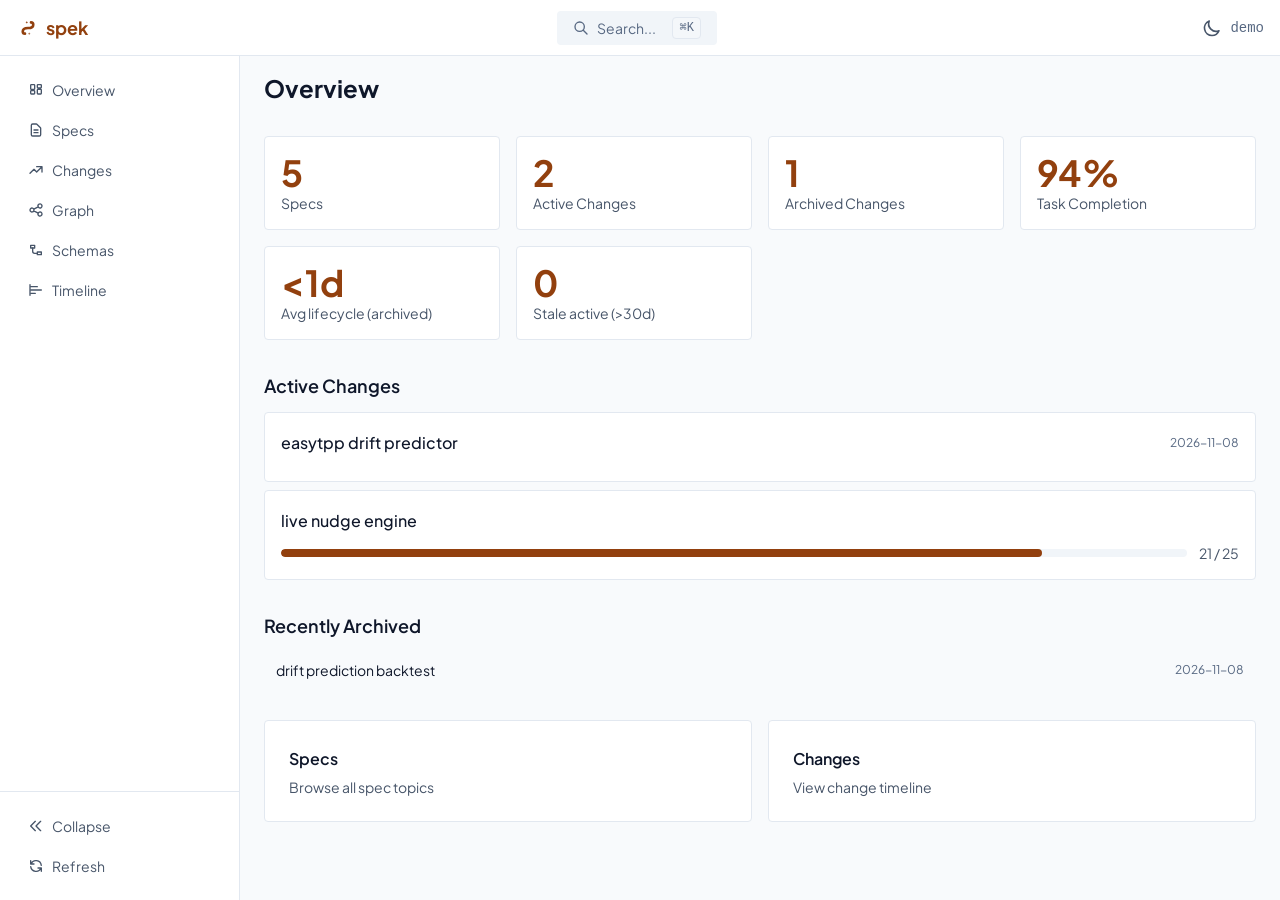
==== docs/specs/index.html @ eba6e62c "Live nudge engine: native helper, live tracking, rules, feedback, shadow scoring - helper/BehaviorNu" ====
<!DOCTYPE html>
<html lang="en">
  <head>
    <meta charset="UTF-8" />
    <meta name="viewport" content="width=device-width, initial-scale=1.0" />
    <title>behaviornudge — OpenSpec</title>
    <style>/*
Copyright 2020 The Plus Jakarta Sans Project Authors (https://github.com/tokotype/PlusJakartaSans) PlusJakartaSans-Italic[wght].ttf: Copyright 2020 The Plus Jakarta Sans Project Authors (https://github.com/tokotype/PlusJakartaSans)

This Font Software is licensed under the SIL Open Font License, Version 1.1.
This license is copied below, and is also available with a FAQ at:
http://scripts.sil.org/OFL


-----------------------------------------------------------
SIL OPEN FONT LICENSE Version 1.1 - 26 February 2007
-----------------------------------------------------------

PREAMBLE
The goals of the Open Font License (OFL) are to stimulate worldwide
development of collaborative font projects, to support the font creation
efforts of academic and linguistic communities, and to provide a free and
open framework in which fonts may be shared and improved in partnership
with others.

The OFL allows the licensed fonts to be used, studied, modified and
redistributed freely as long as they are not sold by themselves. The
fonts, including any derivative works, can be bundled, embedded,
redistributed and/or sold with any software provided that any reserved
names are not used by derivative works. The fonts and derivatives,
however, cannot be released under any other type of license. The
requirement for fonts to remain under this license does not apply
to any document created using the fonts or their derivatives.

DEFINITIONS
"Font Software" refers to the set of files released by the Copyright
Holder(s) under this license and clearly marked as such. This may
include source files, build scripts and documentation.

"Reserved Font Name" refers to any names specified as such after the
copyright statement(s).

"Original Version" refers to the collection of Font Software components as
distributed by the Copyright Holder(s).

"Modified Version" refers to any derivative made by adding to, deleting,
or substituting -- in part or in whole -- any of the components of the
Original Version, by changing formats or by porting the Font Software to a
new environment.

"Author" refers to any designer, engineer, programmer, technical
writer or other person who contributed to the Font Software.

PERMISSION & CONDITIONS
Permission is hereby granted, free of charge, to any person obtaining
a copy of the Font Software, to use, study, copy, merge, embed, modify,
redistribute, and sell modified and unmodified copies of the Font
Software, subject to the following conditions:

1) Neither the Font Software nor any of its individual components,
in Original or Modified Versions, may be sold by itself.

2) Original or Modified Versions of the Font Software may be bundled,
redistributed and/or sold with any software, provided that each copy
contains the above copyright notice and this license. These can be
included either as stand-alone text files, human-readable headers or
in the appropriate machine-readable metadata fields within text or
binary files as long as those fields can be easily viewed by the user.

3) No Modified Version of the Font Software may use the Reserved Font
Name(s) unless explicit written permission is granted by the corresponding
Copyright Holder. This restriction only applies to the primary font name as
presented to the users.

4) The name(s) of the Copyright Holder(s) or the Author(s) of the Font
Software shall not be used to promote, endorse or advertise any
Modified Version, except to acknowledge the contribution(s) of the
Copyright Holder(s) and the Author(s) or with their explicit written
permission.

5) The Font Software, modified or unmodified, in part or in whole,
must be distributed entirely under this license, and must not be
distributed under any other license. The requirement for fonts to
remain under this license does not apply to any document created
using the Font Software.

TERMINATION
This license becomes null and void if any of the above conditions are
not met.

DISCLAIMER
THE FONT SOFTWARE IS PROVIDED "AS IS", WITHOUT WARRANTY OF ANY KIND,
EXPRESS OR IMPLIED, INCLUDING BUT NOT LIMITED TO ANY WARRANTIES OF
MERCHANTABILITY, FITNESS FOR A PARTICULAR PURPOSE AND NONINFRINGEMENT
OF COPYRIGHT, PATENT, TRADEMARK, OR OTHER RIGHT. IN NO EVENT SHALL THE
COPYRIGHT HOLDER BE LIABLE FOR ANY CLAIM, DAMAGES OR OTHER LIABILITY,
INCLUDING ANY GENERAL, SPECIAL, INDIRECT, INCIDENTAL, OR CONSEQUENTIAL
DAMAGES, WHETHER IN AN ACTION OF CONTRACT, TORT OR OTHERWISE, ARISING
FROM, OUT OF THE USE OR INABILITY TO USE THE FONT SOFTWARE OR FROM
OTHER DEALINGS IN THE FONT SOFTWARE.
*/
@font-face {
  font-family: "Plus Jakarta Sans";
  font-style: normal;
  font-weight: 400 800;
  font-display: swap;
  src: url([data-uri]) format("woff2");
  unicode-range: U+0460-052F,U+1C80-1C8A,U+20B4,U+2DE0-2DFF,U+A640-A69F,U+FE2E-FE2F;
}
@font-face {
  font-family: "Plus Jakarta Sans";
  font-style: normal;
  font-weight: 400 800;
  font-display: swap;
  src: url([data-uri]) format("woff2");
  unicode-range: U+0102-0103,U+0110-0111,U+0128-0129,U+0168-0169,U+01A0-01A1,U+01AF-01B0,U+0300-0301,U+0303-0304,U+0308-0309,U+0323,U+0329,U+1EA0-1EF9,U+20AB;
}
@font-face {
  font-family: "Plus Jakarta Sans";
  font-style: normal;
  font-weight: 400 800;
  font-display: swap;
  src: url([data-uri]) format("woff2");
  unicode-range: U+0100-02BA,U+02BD-02C5,U+02C7-02CC,U+02CE-02D7,U+02DD-02FF,U+0304,U+0308,U+0329,U+1D00-1DBF,U+1E00-1E9F,U+1EF2-1EFF,U+2020,U+20A0-20AB,U+20AD-20C0,U+2113,U+2C60-2C7F,U+A720-A7FF;
}
@font-face {
  font-family: "Plus Jakarta Sans";
  font-style: normal;
  font-weight: 400 800;
  font-display: swap;
  src: url([data-uri]) format("woff2");
  unicode-range: U+0000-00FF,U+0131,U+0152-0153,U+02BB-02BC,U+02C6,U+02DA,U+02DC,U+0304,U+0308,U+0329,U+2000-206F,U+20AC,U+2122,U+2191,U+2193,U+2212,U+2215,U+FEFF,U+FFFD;
}
</style>
    <script type="text/plain" id="third-party-notices">Third-party software in this page

This page bundles the following packages. Each entry is the package's name, version and licence, followed by its licence text.

------------------------------------------------------------------------
@fontsource-variable/plus-jakarta-sans@5.3.0 (OFL-1.1)

Copyright 2020 The Plus Jakarta Sans Project Authors (https://github.com/tokotype/PlusJakartaSans) PlusJakartaSans-Italic[wght].ttf: Copyright 2020 The Plus Jakarta Sans Project Authors (https://github.com/tokotype/PlusJakartaSans)

This Font Software is licensed under the SIL Open Font License, Version 1.1.
This license is copied below, and is also available with a FAQ at:
http://scripts.sil.org/OFL


-----------------------------------------------------------
SIL OPEN FONT LICENSE Version 1.1 - 26 February 2007
-----------------------------------------------------------

PREAMBLE
The goals of the Open Font License (OFL) are to stimulate worldwide
development of collaborative font projects, to support the font creation
efforts of academic and linguistic communities, and to provide a free and
open framework in which fonts may be shared and improved in partnership
with others.

The OFL allows the licensed fonts to be used, studied, modified and
redistributed freely as long as they are not sold by themselves. The
fonts, including any derivative works, can be bundled, embedded,
redistributed and/or sold with any software provided that any reserved
names are not used by derivative works. The fonts and derivatives,
however, cannot be released under any other type of license. The
requirement for fonts to remain under this license does not apply
to any document created using the fonts or their derivatives.

DEFINITIONS
"Font Software" refers to the set of files released by the Copyright
Holder(s) under this license and clearly marked as such. This may
include source files, build scripts and documentation.

"Reserved Font Name" refers to any names specified as such after the
copyright statement(s).

"Original Version" refers to the collection of Font Software components as
distributed by the Copyright Holder(s).

"Modified Version" refers to any derivative made by adding to, deleting,
or substituting -- in part or in whole -- any of the components of the
Original Version, by changing formats or by porting the Font Software to a
new environment.

"Author" refers to any designer, engineer, programmer, technical
writer or other person who contributed to the Font Software.

PERMISSION & CONDITIONS
Permission is hereby granted, free of charge, to any person obtaining
a copy of the Font Software, to use, study, copy, merge, embed, modify,
redistribute, and sell modified and unmodified copies of the Font
Software, subject to the following conditions:

1) Neither the Font Software nor any of its individual components,
in Original or Modified Versions, may be sold by itself.

2) Original or Modified Versions of the Font Software may be bundled,
redistributed and/or sold with any software, provided that each copy
contains the above copyright notice and this license. These can be
included either as stand-alone text files, human-readable headers or
in the appropriate machine-readable metadata fields within text or
binary files as long as those fields can be easily viewed by the user.

3) No Modified Version of the Font Software may use the Reserved Font
Name(s) unless explicit written permission is granted by the corresponding
Copyright Holder. This restriction only applies to the primary font name as
presented to the users.

4) The name(s) of the Copyright Holder(s) or the Author(s) of the Font
Software shall not be used to promote, endorse or advertise any
Modified Version, except to acknowledge the contribution(s) of the
Copyright Holder(s) and the Author(s) or with their explicit written
permission.

5) The Font Software, modified or unmodified, in part or in whole,
must be distributed entirely under this license, and must not be
distributed under any other license. The requirement for fonts to
remain under this license does not apply to any document created
using the Font Software.

TERMINATION
This license becomes null and void if any of the above conditions are
not met.

DISCLAIMER
THE FONT SOFTWARE IS PROVIDED "AS IS", WITHOUT WARRANTY OF ANY KIND,
EXPRESS OR IMPLIED, INCLUDING BUT NOT LIMITED TO ANY WARRANTIES OF
MERCHANTABILITY, FITNESS FOR A PARTICULAR PURPOSE AND NONINFRINGEMENT
OF COPYRIGHT, PATENT, TRADEMARK, OR OTHER RIGHT. IN NO EVENT SHALL THE
COPYRIGHT HOLDER BE LIABLE FOR ANY CLAIM, DAMAGES OR OTHER LIABILITY,
INCLUDING ANY GENERAL, SPECIAL, INDIRECT, INCIDENTAL, OR CONSEQUENTIAL
DAMAGES, WHETHER IN AN ACTION OF CONTRACT, TORT OR OTHERWISE, ARISING
FROM, OUT OF THE USE OR INABILITY TO USE THE FONT SOFTWARE OR FROM
OTHER DEALINGS IN THE FONT SOFTWARE.

------------------------------------------------------------------------
@ungap/structured-clone@1.3.0 (ISC)

ISC License

Copyright (c) 2021, Andrea Giammarchi, @WebReflection

Permission to use, copy, modify, and/or distribute this software for any
purpose with or without fee is hereby granted, provided that the above
copyright notice and this permission notice appear in all copies.

THE SOFTWARE IS PROVIDED "AS IS" AND THE AUTHOR DISCLAIMS ALL WARRANTIES WITH
REGARD TO THIS SOFTWARE INCLUDING ALL IMPLIED WARRANTIES OF MERCHANTABILITY
AND FITNESS. IN NO EVENT SHALL THE AUTHOR BE LIABLE FOR ANY SPECIAL, DIRECT,
INDIRECT, OR CONSEQUENTIAL DAMAGES OR ANY DAMAGES WHATSOEVER RESULTING FROM
LOSS OF USE, DATA OR PROFITS, WHETHER IN AN ACTION OF CONTRACT, NEGLIGENCE
OR OTHER TORTIOUS ACTION, ARISING OUT OF OR IN CONNECTION WITH THE USE OR
PERFORMANCE OF THIS SOFTWARE.

------------------------------------------------------------------------
bail@2.0.2 (MIT)

(The MIT License)

Copyright (c) 2015 Titus Wormer <tituswormer@gmail.com>

Permission is hereby granted, free of charge, to any person obtaining
a copy of this software and associated documentation files (the
'Software'), to deal in the Software without restriction, including
without limitation the rights to use, copy, modify, merge, publish,
distribute, sublicense, and/or sell copies of the Software, and to
permit persons to whom the Software is furnished to do so, subject to
the following conditions:

The above copyright notice and this permission notice shall be
included in all copies or substantial portions of the Software.

THE SOFTWARE IS PROVIDED 'AS IS', WITHOUT WARRANTY OF ANY KIND,
EXPRESS OR IMPLIED, INCLUDING BUT NOT LIMITED TO THE WARRANTIES OF
MERCHANTABILITY, FITNESS FOR A PARTICULAR PURPOSE AND NONINFRINGEMENT.
IN NO EVENT SHALL THE AUTHORS OR COPYRIGHT HOLDERS BE LIABLE FOR ANY
CLAIM, DAMAGES OR OTHER LIABILITY, WHETHER IN AN ACTION OF CONTRACT,
TORT OR OTHERWISE, ARISING FROM, OUT OF OR IN CONNECTION WITH THE
SOFTWARE OR THE USE OR OTHER DEALINGS IN THE SOFTWARE.

------------------------------------------------------------------------
ccount@2.0.1 (MIT)

(The MIT License)

Copyright (c) 2015 Titus Wormer <tituswormer@gmail.com>

Permission is hereby granted, free of charge, to any person obtaining
a copy of this software and associated documentation files (the
'Software'), to deal in the Software without restriction, including
without limitation the rights to use, copy, modify, merge, publish,
distribute, sublicense, and/or sell copies of the Software, and to
permit persons to whom the Software is furnished to do so, subject to
the following conditions:

The above copyright notice and this permission notice shall be
included in all copies or substantial portions of the Software.

THE SOFTWARE IS PROVIDED 'AS IS', WITHOUT WARRANTY OF ANY KIND,
EXPRESS OR IMPLIED, INCLUDING BUT NOT LIMITED TO THE WARRANTIES OF
MERCHANTABILITY, FITNESS FOR A PARTICULAR PURPOSE AND NONINFRINGEMENT.
IN NO EVENT SHALL THE AUTHORS OR COPYRIGHT HOLDERS BE LIABLE FOR ANY
CLAIM, DAMAGES OR OTHER LIABILITY, WHETHER IN AN ACTION OF CONTRACT,
TORT OR OTHERWISE, ARISING FROM, OUT OF OR IN CONNECTION WITH THE
SOFTWARE OR THE USE OR OTHER DEALINGS IN THE SOFTWARE.

------------------------------------------------------------------------
comma-separated-tokens@2.0.3 (MIT)

(The MIT License)

Copyright (c) 2016 Titus Wormer <tituswormer@gmail.com>

Permission is hereby granted, free of charge, to any person obtaining
a copy of this software and associated documentation files (the
'Software'), to deal in the Software without restriction, including
without limitation the rights to use, copy, modify, merge, publish,
distribute, sublicense, and/or sell copies of the Software, and to
permit persons to whom the Software is furnished to do so, subject to
the following conditions:

The above copyright notice and this permission notice shall be
included in all copies or substantial portions of the Software.

THE SOFTWARE IS PROVIDED 'AS IS', WITHOUT WARRANTY OF ANY KIND,
EXPRESS OR IMPLIED, INCLUDING BUT NOT LIMITED TO THE WARRANTIES OF
MERCHANTABILITY, FITNESS FOR A PARTICULAR PURPOSE AND NONINFRINGEMENT.
IN NO EVENT SHALL THE AUTHORS OR COPYRIGHT HOLDERS BE LIABLE FOR ANY
CLAIM, DAMAGES OR OTHER LIABILITY, WHETHER IN AN ACTION OF CONTRACT,
TORT OR OTHERWISE, ARISING FROM, OUT OF OR IN CONNECTION WITH THE
SOFTWARE OR THE USE OR OTHER DEALINGS IN THE SOFTWARE.

------------------------------------------------------------------------
d3-color@3.1.0 (ISC)

Copyright 2010-2022 Mike Bostock

Permission to use, copy, modify, and/or distribute this software for any purpose
with or without fee is hereby granted, provided that the above copyright notice
and this permission notice appear in all copies.

THE SOFTWARE IS PROVIDED "AS IS" AND THE AUTHOR DISCLAIMS ALL WARRANTIES WITH
REGARD TO THIS SOFTWARE INCLUDING ALL IMPLIED WARRANTIES OF MERCHANTABILITY AND
FITNESS. IN NO EVENT SHALL THE AUTHOR BE LIABLE FOR ANY SPECIAL, DIRECT,
INDIRECT, OR CONSEQUENTIAL DAMAGES OR ANY DAMAGES WHATSOEVER RESULTING FROM LOSS
OF USE, DATA OR PROFITS, WHETHER IN AN ACTION OF CONTRACT, NEGLIGENCE OR OTHER
TORTIOUS ACTION, ARISING OUT OF OR IN CONNECTION WITH THE USE OR PERFORMANCE OF
THIS SOFTWARE.

------------------------------------------------------------------------
d3-dispatch@3.0.1 (ISC)

Copyright 2010-2021 Mike Bostock

Permission to use, copy, modify, and/or distribute this software for any purpose
with or without fee is hereby granted, provided that the above copyright notice
and this permission notice appear in all copies.

THE SOFTWARE IS PROVIDED "AS IS" AND THE AUTHOR DISCLAIMS ALL WARRANTIES WITH
REGARD TO THIS SOFTWARE INCLUDING ALL IMPLIED WARRANTIES OF MERCHANTABILITY AND
FITNESS. IN NO EVENT SHALL THE AUTHOR BE LIABLE FOR ANY SPECIAL, DIRECT,
INDIRECT, OR CONSEQUENTIAL DAMAGES OR ANY DAMAGES WHATSOEVER RESULTING FROM LOSS
OF USE, DATA OR PROFITS, WHETHER IN AN ACTION OF CONTRACT, NEGLIGENCE OR OTHER
TORTIOUS ACTION, ARISING OUT OF OR IN CONNECTION WITH THE USE OR PERFORMANCE OF
THIS SOFTWARE.

------------------------------------------------------------------------
d3-drag@3.0.0 (ISC)

Copyright 2010-2021 Mike Bostock

Permission to use, copy, modify, and/or distribute this software for any purpose
with or without fee is hereby granted, provided that the above copyright notice
and this permission notice appear in all copies.

THE SOFTWARE IS PROVIDED "AS IS" AND THE AUTHOR DISCLAIMS ALL WARRANTIES WITH
REGARD TO THIS SOFTWARE INCLUDING ALL IMPLIED WARRANTIES OF MERCHANTABILITY AND
FITNESS. IN NO EVENT SHALL THE AUTHOR BE LIABLE FOR ANY SPECIAL, DIRECT,
INDIRECT, OR CONSEQUENTIAL DAMAGES OR ANY DAMAGES WHATSOEVER RESULTING FROM LOSS
OF USE, DATA OR PROFITS, WHETHER IN AN ACTION OF CONTRACT, NEGLIGENCE OR OTHER
TORTIOUS ACTION, ARISING OUT OF OR IN CONNECTION WITH THE USE OR PERFORMANCE OF
THIS SOFTWARE.

------------------------------------------------------------------------
d3-ease@3.0.1 (BSD-3-Clause)

Copyright 2010-2021 Mike Bostock
Copyright 2001 Robert Penner
All rights reserved.

Redistribution and use in source and binary forms, with or without modification,
are permitted provided that the following conditions are met:

* Redistributions of source code must retain the above copyright notice, this
  list of conditions and the following disclaimer.

* Redistributions in binary form must reproduce the above copyright notice,
  this list of conditions and the following disclaimer in the documentation
  and/or other materials provided with the distribution.

* Neither the name of the author nor the names of contributors may be used to
  endorse or promote products derived from this software without specific prior
  written permission.

THIS SOFTWARE IS PROVIDED BY THE COPYRIGHT HOLDERS AND CONTRIBUTORS "AS IS" AND
ANY EXPRESS OR IMPLIED WARRANTIES, INCLUDING, BUT NOT LIMITED TO, THE IMPLIED
WARRANTIES OF MERCHANTABILITY AND FITNESS FOR A PARTICULAR PURPOSE ARE
DISCLAIMED. IN NO EVENT SHALL THE COPYRIGHT OWNER OR CONTRIBUTORS BE LIABLE FOR
ANY DIRECT, INDIRECT, INCIDENTAL, SPECIAL, EXEMPLARY, OR CONSEQUENTIAL DAMAGES
(INCLUDING, BUT NOT LIMITED TO, PROCUREMENT OF SUBSTITUTE GOODS OR SERVICES;
LOSS OF USE, DATA, OR PROFITS; OR BUSINESS INTERRUPTION) HOWEVER CAUSED AND ON
ANY THEORY OF LIABILITY, WHETHER IN CONTRACT, STRICT LIABILITY, OR TORT
(INCLUDING NEGLIGENCE OR OTHERWISE) ARISING IN ANY WAY OUT OF THE USE OF THIS
SOFTWARE, EVEN IF ADVISED OF THE POSSIBILITY OF SUCH DAMAGE.

------------------------------------------------------------------------
d3-force@3.0.0 (ISC)

Copyright 2010-2021 Mike Bostock

Permission to use, copy, modify, and/or distribute this software for any purpose
with or without fee is hereby granted, provided that the above copyright notice
and this permission notice appear in all copies.

THE SOFTWARE IS PROVIDED "AS IS" AND THE AUTHOR DISCLAIMS ALL WARRANTIES WITH
REGARD TO THIS SOFTWARE INCLUDING ALL IMPLIED WARRANTIES OF MERCHANTABILITY AND
FITNESS. IN NO EVENT SHALL THE AUTHOR BE LIABLE FOR ANY SPECIAL, DIRECT,
INDIRECT, OR CONSEQUENTIAL DAMAGES OR ANY DAMAGES WHATSOEVER RESULTING FROM LOSS
OF USE, DATA OR PROFITS, WHETHER IN AN ACTION OF CONTRACT, NEGLIGENCE OR OTHER
TORTIOUS ACTION, ARISING OUT OF OR IN CONNECTION WITH THE USE OR PERFORMANCE OF
THIS SOFTWARE.

------------------------------------------------------------------------
d3-interpolate@3.0.1 (ISC)

Copyright 2010-2021 Mike Bostock

Permission to use, copy, modify, and/or distribute this software for any purpose
with or without fee is hereby granted, provided that the above copyright notice
and this permission notice appear in all copies.

THE SOFTWARE IS PROVIDED "AS IS" AND THE AUTHOR DISCLAIMS ALL WARRANTIES WITH
REGARD TO THIS SOFTWARE INCLUDING ALL IMPLIED WARRANTIES OF MERCHANTABILITY AND
FITNESS. IN NO EVENT SHALL THE AUTHOR BE LIABLE FOR ANY SPECIAL, DIRECT,
INDIRECT, OR CONSEQUENTIAL DAMAGES OR ANY DAMAGES WHATSOEVER RESULTING FROM LOSS
OF USE, DATA OR PROFITS, WHETHER IN AN ACTION OF CONTRACT, NEGLIGENCE OR OTHER
TORTIOUS ACTION, ARISING OUT OF OR IN CONNECTION WITH THE USE OR PERFORMANCE OF
THIS SOFTWARE.

------------------------------------------------------------------------
d3-quadtree@3.0.1 (ISC)

Copyright 2010-2021 Mike Bostock

Permission to use, copy, modify, and/or distribute this software for any purpose
with or without fee is hereby granted, provided that the above copyright notice
and this permission notice appear in all copies.

THE SOFTWARE IS PROVIDED "AS IS" AND THE AUTHOR DISCLAIMS ALL WARRANTIES WITH
REGARD TO THIS SOFTWARE INCLUDING ALL IMPLIED WARRANTIES OF MERCHANTABILITY AND
FITNESS. IN NO EVENT SHALL THE AUTHOR BE LIABLE FOR ANY SPECIAL, DIRECT,
INDIRECT, OR CONSEQUENTIAL DAMAGES OR ANY DAMAGES WHATSOEVER RESULTING FROM LOSS
OF USE, DATA OR PROFITS, WHETHER IN AN ACTION OF CONTRACT, NEGLIGENCE OR OTHER
TORTIOUS ACTION, ARISING OUT OF OR IN CONNECTION WITH THE USE OR PERFORMANCE OF
THIS SOFTWARE.

------------------------------------------------------------------------
d3-selection@3.0.0 (ISC)

Copyright 2010-2021 Mike Bostock

Permission to use, copy, modify, and/or distribute this software for any purpose
with or without fee is hereby granted, provided that the above copyright notice
and this permission notice appear in all copies.

THE SOFTWARE IS PROVIDED "AS IS" AND THE AUTHOR DISCLAIMS ALL WARRANTIES WITH
REGARD TO THIS SOFTWARE INCLUDING ALL IMPLIED WARRANTIES OF MERCHANTABILITY AND
FITNESS. IN NO EVENT SHALL THE AUTHOR BE LIABLE FOR ANY SPECIAL, DIRECT,
INDIRECT, OR CONSEQUENTIAL DAMAGES OR ANY DAMAGES WHATSOEVER RESULTING FROM LOSS
OF USE, DATA OR PROFITS, WHETHER IN AN ACTION OF CONTRACT, NEGLIGENCE OR OTHER
TORTIOUS ACTION, ARISING OUT OF OR IN CONNECTION WITH THE USE OR PERFORMANCE OF
THIS SOFTWARE.

------------------------------------------------------------------------
d3-timer@3.0.1 (ISC)

Copyright 2010-2021 Mike Bostock

Permission to use, copy, modify, and/or distribute this software for any purpose
with or without fee is hereby granted, provided that the above copyright notice
and this permission notice appear in all copies.

THE SOFTWARE IS PROVIDED "AS IS" AND THE AUTHOR DISCLAIMS ALL WARRANTIES WITH
REGARD TO THIS SOFTWARE INCLUDING ALL IMPLIED WARRANTIES OF MERCHANTABILITY AND
FITNESS. IN NO EVENT SHALL THE AUTHOR BE LIABLE FOR ANY SPECIAL, DIRECT,
INDIRECT, OR CONSEQUENTIAL DAMAGES OR ANY DAMAGES WHATSOEVER RESULTING FROM LOSS
OF USE, DATA OR PROFITS, WHETHER IN AN ACTION OF CONTRACT, NEGLIGENCE OR OTHER
TORTIOUS ACTION, ARISING OUT OF OR IN CONNECTION WITH THE USE OR PERFORMANCE OF
THIS SOFTWARE.

------------------------------------------------------------------------
d3-transition@3.0.1 (ISC)

Copyright 2010-2021 Mike Bostock

Permission to use, copy, modify, and/or distribute this software for any purpose
with or without fee is hereby granted, provided that the above copyright notice
and this permission notice appear in all copies.

THE SOFTWARE IS PROVIDED "AS IS" AND THE AUTHOR DISCLAIMS ALL WARRANTIES WITH
REGARD TO THIS SOFTWARE INCLUDING ALL IMPLIED WARRANTIES OF MERCHANTABILITY AND
FITNESS. IN NO EVENT SHALL THE AUTHOR BE LIABLE FOR ANY SPECIAL, DIRECT,
INDIRECT, OR CONSEQUENTIAL DAMAGES OR ANY DAMAGES WHATSOEVER RESULTING FROM LOSS
OF USE, DATA OR PROFITS, WHETHER IN AN ACTION OF CONTRACT, NEGLIGENCE OR OTHER
TORTIOUS ACTION, ARISING OUT OF OR IN CONNECTION WITH THE USE OR PERFORMANCE OF
THIS SOFTWARE.

------------------------------------------------------------------------
d3-zoom@3.0.0 (ISC)

Copyright 2010-2021 Mike Bostock

Permission to use, copy, modify, and/or distribute this software for any purpose
with or without fee is hereby granted, provided that the above copyright notice
and this permission notice appear in all copies.

THE SOFTWARE IS PROVIDED "AS IS" AND THE AUTHOR DISCLAIMS ALL WARRANTIES WITH
REGARD TO THIS SOFTWARE INCLUDING ALL IMPLIED WARRANTIES OF MERCHANTABILITY AND
FITNESS. IN NO EVENT SHALL THE AUTHOR BE LIABLE FOR ANY SPECIAL, DIRECT,
INDIRECT, OR CONSEQUENTIAL DAMAGES OR ANY DAMAGES WHATSOEVER RESULTING FROM LOSS
OF USE, DATA OR PROFITS, WHETHER IN AN ACTION OF CONTRACT, NEGLIGENCE OR OTHER
TORTIOUS ACTION, ARISING OUT OF OR IN CONNECTION WITH THE USE OR PERFORMANCE OF
THIS SOFTWARE.

------------------------------------------------------------------------
decode-named-character-reference@1.3.0 (MIT)

(The MIT License)

Copyright (c) Titus Wormer <tituswormer@gmail.com>

Permission is hereby granted, free of charge, to any person obtaining
a copy of this software and associated documentation files (the
'Software'), to deal in the Software without restriction, including
without limitation the rights to use, copy, modify, merge, publish,
distribute, sublicense, and/or sell copies of the Software, and to
permit persons to whom the Software is furnished to do so, subject to
the following conditions:

The above copyright notice and this permission notice shall be
included in all copies or substantial portions of the Software.

THE SOFTWARE IS PROVIDED 'AS IS', WITHOUT WARRANTY OF ANY KIND,
EXPRESS OR IMPLIED, INCLUDING BUT NOT LIMITED TO THE WARRANTIES OF
MERCHANTABILITY, FITNESS FOR A PARTICULAR PURPOSE AND NONINFRINGEMENT.
IN NO EVENT SHALL THE AUTHORS OR COPYRIGHT HOLDERS BE LIABLE FOR ANY
CLAIM, DAMAGES OR OTHER LIABILITY, WHETHER IN AN ACTION OF CONTRACT,
TORT OR OTHERWISE, ARISING FROM, OUT OF OR IN CONNECTION WITH THE
SOFTWARE OR THE USE OR OTHER DEALINGS IN THE SOFTWARE.

------------------------------------------------------------------------
devlop@1.1.0 (MIT)

(The MIT License)

Copyright (c) 2023 Titus Wormer <tituswormer@gmail.com>

Permission is hereby granted, free of charge, to any person obtaining
a copy of this software and associated documentation files (the
'Software'), to deal in the Software without restriction, including
without limitation the rights to use, copy, modify, merge, publish,
distribute, sublicense, and/or sell copies of the Software, and to
permit persons to whom the Software is furnished to do so, subject to
the following conditions:

The above copyright notice and this permission notice shall be
included in all copies or substantial portions of the Software.

THE SOFTWARE IS PROVIDED 'AS IS', WITHOUT WARRANTY OF ANY KIND,
EXPRESS OR IMPLIED, INCLUDING BUT NOT LIMITED TO THE WARRANTIES OF
MERCHANTABILITY, FITNESS FOR A PARTICULAR PURPOSE AND NONINFRINGEMENT.
IN NO EVENT SHALL THE AUTHORS OR COPYRIGHT HOLDERS BE LIABLE FOR ANY
CLAIM, DAMAGES OR OTHER LIABILITY, WHETHER IN AN ACTION OF CONTRACT,
TORT OR OTHERWISE, ARISING FROM, OUT OF OR IN CONNECTION WITH THE
SOFTWARE OR THE USE OR OTHER DEALINGS IN THE SOFTWARE.

------------------------------------------------------------------------
diff@8.0.3 (BSD-3-Clause)

BSD 3-Clause License

Copyright (c) 2009-2015, Kevin Decker <kpdecker@gmail.com>
All rights reserved.

Redistribution and use in source and binary forms, with or without
modification, are permitted provided that the following conditions are met:

1. Redistributions of source code must retain the above copyright notice, this
   list of conditions and the following disclaimer.

2. Redistributions in binary form must reproduce the above copyright notice,
   this list of conditions and the following disclaimer in the documentation
   and/or other materials provided with the distribution.

3. Neither the name of the copyright holder nor the names of its
   contributors may be used to endorse or promote products derived from
   this software without specific prior written permission.

THIS SOFTWARE IS PROVIDED BY THE COPYRIGHT HOLDERS AND CONTRIBUTORS "AS IS"
AND ANY EXPRESS OR IMPLIED WARRANTIES, INCLUDING, BUT NOT LIMITED TO, THE
IMPLIED WARRANTIES OF MERCHANTABILITY AND FITNESS FOR A PARTICULAR PURPOSE ARE
DISCLAIMED. IN NO EVENT SHALL THE COPYRIGHT HOLDER OR CONTRIBUTORS BE LIABLE
FOR ANY DIRECT, INDIRECT, INCIDENTAL, SPECIAL, EXEMPLARY, OR CONSEQUENTIAL
DAMAGES (INCLUDING, BUT NOT LIMITED TO, PROCUREMENT OF SUBSTITUTE GOODS OR
SERVICES; LOSS OF USE, DATA, OR PROFITS; OR BUSINESS INTERRUPTION) HOWEVER
CAUSED AND ON ANY THEORY OF LIABILITY, WHETHER IN CONTRACT, STRICT LIABILITY,
OR TORT (INCLUDING NEGLIGENCE OR OTHERWISE) ARISING IN ANY WAY OUT OF THE USE
OF THIS SOFTWARE, EVEN IF ADVISED OF THE POSSIBILITY OF SUCH DAMAGE.

------------------------------------------------------------------------
escape-string-regexp@5.0.0 (MIT)

MIT License

Copyright (c) Sindre Sorhus <sindresorhus@gmail.com> (https://sindresorhus.com)

Permission is hereby granted, free of charge, to any person obtaining a copy of this software and associated documentation files (the "Software"), to deal in the Software without restriction, including without limitation the rights to use, copy, modify, merge, publish, distribute, sublicense, and/or sell copies of the Software, and to permit persons to whom the Software is furnished to do so, subject to the following conditions:

The above copyright notice and this permission notice shall be included in all copies or substantial portions of the Software.

THE SOFTWARE IS PROVIDED "AS IS", WITHOUT WARRANTY OF ANY KIND, EXPRESS OR IMPLIED, INCLUDING BUT NOT LIMITED TO THE WARRANTIES OF MERCHANTABILITY, FITNESS FOR A PARTICULAR PURPOSE AND NONINFRINGEMENT. IN NO EVENT SHALL THE AUTHORS OR COPYRIGHT HOLDERS BE LIABLE FOR ANY CLAIM, DAMAGES OR OTHER LIABILITY, WHETHER IN AN ACTION OF CONTRACT, TORT OR OTHERWISE, ARISING FROM, OUT OF OR IN CONNECTION WITH THE SOFTWARE OR THE USE OR OTHER DEALINGS IN THE SOFTWARE.

------------------------------------------------------------------------
estree-util-is-identifier-name@3.0.0 (MIT)

(The MIT License)

Copyright (c) 2020 Titus Wormer <tituswormer@gmail.com>

Permission is hereby granted, free of charge, to any person obtaining
a copy of this software and associated documentation files (the
'Software'), to deal in the Software without restriction, including
without limitation the rights to use, copy, modify, merge, publish,
distribute, sublicense, and/or sell copies of the Software, and to
permit persons to whom the Software is furnished to do so, subject to
the following conditions:

The above copyright notice and this permission notice shall be
included in all copies or substantial portions of the Software.

THE SOFTWARE IS PROVIDED 'AS IS', WITHOUT WARRANTY OF ANY KIND,
EXPRESS OR IMPLIED, INCLUDING BUT NOT LIMITED TO THE WARRANTIES OF
MERCHANTABILITY, FITNESS FOR A PARTICULAR PURPOSE AND NONINFRINGEMENT.
IN NO EVENT SHALL THE AUTHORS OR COPYRIGHT HOLDERS BE LIABLE FOR ANY
CLAIM, DAMAGES OR OTHER LIABILITY, WHETHER IN AN ACTION OF CONTRACT,
TORT OR OTHERWISE, ARISING FROM, OUT OF OR IN CONNECTION WITH THE
SOFTWARE OR THE USE OR OTHER DEALINGS IN THE SOFTWARE.

------------------------------------------------------------------------
extend@3.0.2 (MIT)

The MIT License (MIT)

Copyright (c) 2014 Stefan Thomas

Permission is hereby granted, free of charge, to any person obtaining
a copy of this software and associated documentation files (the
"Software"), to deal in the Software without restriction, including
without limitation the rights to use, copy, modify, merge, publish,
distribute, sublicense, and/or sell copies of the Software, and to
permit persons to whom the Software is furnished to do so, subject to
the following conditions:

The above copyright notice and this permission notice shall be
included in all copies or substantial portions of the Software.

THE SOFTWARE IS PROVIDED "AS IS", WITHOUT WARRANTY OF ANY KIND,
EXPRESS OR IMPLIED, INCLUDING BUT NOT LIMITED TO THE WARRANTIES OF
MERCHANTABILITY, FITNESS FOR A PARTICULAR PURPOSE AND
NONINFRINGEMENT. IN NO EVENT SHALL THE AUTHORS OR COPYRIGHT HOLDERS BE
LIABLE FOR ANY CLAIM, DAMAGES OR OTHER LIABILITY, WHETHER IN AN ACTION
OF CONTRACT, TORT OR OTHERWISE, ARISING FROM, OUT OF OR IN CONNECTION
WITH THE SOFTWARE OR THE USE OR OTHER DEALINGS IN THE SOFTWARE.

------------------------------------------------------------------------
hast-util-is-element@3.0.0 (MIT)

(The MIT License)

Copyright (c) 2016 Titus Wormer <tituswormer@gmail.com>

Permission is hereby granted, free of charge, to any person obtaining
a copy of this software and associated documentation files (the
'Software'), to deal in the Software without restriction, including
without limitation the rights to use, copy, modify, merge, publish,
distribute, sublicense, and/or sell copies of the Software, and to
permit persons to whom the Software is furnished to do so, subject to
the following conditions:

The above copyright notice and this permission notice shall be
included in all copies or substantial portions of the Software.

THE SOFTWARE IS PROVIDED 'AS IS', WITHOUT WARRANTY OF ANY KIND,
EXPRESS OR IMPLIED, INCLUDING BUT NOT LIMITED TO THE WARRANTIES OF
MERCHANTABILITY, FITNESS FOR A PARTICULAR PURPOSE AND NONINFRINGEMENT.
IN NO EVENT SHALL THE AUTHORS OR COPYRIGHT HOLDERS BE LIABLE FOR ANY
CLAIM, DAMAGES OR OTHER LIABILITY, WHETHER IN AN ACTION OF CONTRACT,
TORT OR OTHERWISE, ARISING FROM, OUT OF OR IN CONNECTION WITH THE
SOFTWARE OR THE USE OR OTHER DEALINGS IN THE SOFTWARE.

------------------------------------------------------------------------
hast-util-to-jsx-runtime@2.3.6 (MIT)

(The MIT License)

Copyright (c) Titus Wormer <tituswormer@gmail.com>

Permission is hereby granted, free of charge, to any person obtaining
a copy of this software and associated documentation files (the
'Software'), to deal in the Software without restriction, including
without limitation the rights to use, copy, modify, merge, publish,
distribute, sublicense, and/or sell copies of the Software, and to
permit persons to whom the Software is furnished to do so, subject to
the following conditions:

The above copyright notice and this permission notice shall be
included in all copies or substantial portions of the Software.

THE SOFTWARE IS PROVIDED 'AS IS', WITHOUT WARRANTY OF ANY KIND,
EXPRESS OR IMPLIED, INCLUDING BUT NOT LIMITED TO THE WARRANTIES OF
MERCHANTABILITY, FITNESS FOR A PARTICULAR PURPOSE AND NONINFRINGEMENT.
IN NO EVENT SHALL THE AUTHORS OR COPYRIGHT HOLDERS BE LIABLE FOR ANY
CLAIM, DAMAGES OR OTHER LIABILITY, WHETHER IN AN ACTION OF CONTRACT,
TORT OR OTHERWISE, ARISING FROM, OUT OF OR IN CONNECTION WITH THE
SOFTWARE OR THE USE OR OTHER DEALINGS IN THE SOFTWARE.

------------------------------------------------------------------------
hast-util-to-text@4.0.2 (MIT)

(The MIT License)

Copyright (c) 2019 Titus Wormer <tituswormer@gmail.com>

Permission is hereby granted, free of charge, to any person obtaining
a copy of this software and associated documentation files (the
'Software'), to deal in the Software without restriction, including
without limitation the rights to use, copy, modify, merge, publish,
distribute, sublicense, and/or sell copies of the Software, and to
permit persons to whom the Software is furnished to do so, subject to
the following conditions:

The above copyright notice and this permission notice shall be
included in all copies or substantial portions of the Software.

THE SOFTWARE IS PROVIDED 'AS IS', WITHOUT WARRANTY OF ANY KIND,
EXPRESS OR IMPLIED, INCLUDING BUT NOT LIMITED TO THE WARRANTIES OF
MERCHANTABILITY, FITNESS FOR A PARTICULAR PURPOSE AND NONINFRINGEMENT.
IN NO EVENT SHALL THE AUTHORS OR COPYRIGHT HOLDERS BE LIABLE FOR ANY
CLAIM, DAMAGES OR OTHER LIABILITY, WHETHER IN AN ACTION OF CONTRACT,
TORT OR OTHERWISE, ARISING FROM, OUT OF OR IN CONNECTION WITH THE
SOFTWARE OR THE USE OR OTHER DEALINGS IN THE SOFTWARE.

------------------------------------------------------------------------
hast-util-whitespace@3.0.0 (MIT)

(The MIT License)

Copyright (c) 2016 Titus Wormer <tituswormer@gmail.com>

Permission is hereby granted, free of charge, to any person obtaining
a copy of this software and associated documentation files (the
'Software'), to deal in the Software without restriction, including
without limitation the rights to use, copy, modify, merge, publish,
distribute, sublicense, and/or sell copies of the Software, and to
permit persons to whom the Software is furnished to do so, subject to
the following conditions:

The above copyright notice and this permission notice shall be
included in all copies or substantial portions of the Software.

THE SOFTWARE IS PROVIDED 'AS IS', WITHOUT WARRANTY OF ANY KIND,
EXPRESS OR IMPLIED, INCLUDING BUT NOT LIMITED TO THE WARRANTIES OF
MERCHANTABILITY, FITNESS FOR A PARTICULAR PURPOSE AND NONINFRINGEMENT.
IN NO EVENT SHALL THE AUTHORS OR COPYRIGHT HOLDERS BE LIABLE FOR ANY
CLAIM, DAMAGES OR OTHER LIABILITY, WHETHER IN AN ACTION OF CONTRACT,
TORT OR OTHERWISE, ARISING FROM, OUT OF OR IN CONNECTION WITH THE
SOFTWARE OR THE USE OR OTHER DEALINGS IN THE SOFTWARE.

------------------------------------------------------------------------
highlight.js@11.11.2 (BSD-3-Clause)

BSD 3-Clause License

Copyright (c) 2006, Ivan Sagalaev.
All rights reserved.

Redistribution and use in source and binary forms, with or without
modification, are permitted provided that the following conditions are met:

* Redistributions of source code must retain the above copyright notice, this
  list of conditions and the following disclaimer.

* Redistributions in binary form must reproduce the above copyright notice,
  this list of conditions and the following disclaimer in the documentation
  and/or other materials provided with the distribution.

* Neither the name of the copyright holder nor the names of its
  contributors may be used to endorse or promote products derived from
  this software without specific prior written permission.

THIS SOFTWARE IS PROVIDED BY THE COPYRIGHT HOLDERS AND CONTRIBUTORS "AS IS"
AND ANY EXPRESS OR IMPLIED WARRANTIES, INCLUDING, BUT NOT LIMITED TO, THE
IMPLIED WARRANTIES OF MERCHANTABILITY AND FITNESS FOR A PARTICULAR PURPOSE ARE
DISCLAIMED. IN NO EVENT SHALL THE COPYRIGHT HOLDER OR CONTRIBUTORS BE LIABLE
FOR ANY DIRECT, INDIRECT, INCIDENTAL, SPECIAL, EXEMPLARY, OR CONSEQUENTIAL
DAMAGES (INCLUDING, BUT NOT LIMITED TO, PROCUREMENT OF SUBSTITUTE GOODS OR
SERVICES; LOSS OF USE, DATA, OR PROFITS; OR BUSINESS INTERRUPTION) HOWEVER
CAUSED AND ON ANY THEORY OF LIABILITY, WHETHER IN CONTRACT, STRICT LIABILITY,
OR TORT (INCLUDING NEGLIGENCE OR OTHERWISE) ARISING IN ANY WAY OUT OF THE USE
OF THIS SOFTWARE, EVEN IF ADVISED OF THE POSSIBILITY OF SUCH DAMAGE.

------------------------------------------------------------------------
html-url-attributes@3.0.1 (MIT)

(The MIT License)

Copyright (c) Titus Wormer

Permission is hereby granted, free of charge, to any person obtaining a copy
of this software and associated documentation files (the "Software"), to deal
in the Software without restriction, including without limitation the rights
to use, copy, modify, merge, publish, distribute, sublicense, and/or sell
copies of the Software, and to permit persons to whom the Software is
furnished to do so, subject to the following conditions:

The above copyright notice and this permission notice shall be included in
all copies or substantial portions of the Software.

THE SOFTWARE IS PROVIDED "AS IS", WITHOUT WARRANTY OF ANY KIND, EXPRESS OR
IMPLIED, INCLUDING BUT NOT LIMITED TO THE WARRANTIES OF MERCHANTABILITY,
FITNESS FOR A PARTICULAR PURPOSE AND NONINFRINGEMENT. IN NO EVENT SHALL THE
AUTHORS OR COPYRIGHT HOLDERS BE LIABLE FOR ANY CLAIM, DAMAGES OR OTHER
LIABILITY, WHETHER IN AN ACTION OF CONTRACT, TORT OR OTHERWISE, ARISING FROM,
OUT OF OR IN CONNECTION WITH THE SOFTWARE OR THE USE OR OTHER DEALINGS IN
THE SOFTWARE.

------------------------------------------------------------------------
inline-style-parser@0.2.7 (MIT)

(The MIT License)

Copyright (c) 2012 TJ Holowaychuk <tj@vision-media.ca>

Permission is hereby granted, free of charge, to any person obtaining a copy of this software and associated documentation files (the 'Software'), to deal in the Software without restriction, including without limitation the rights to use, copy, modify, merge, publish, distribute, sublicense, and/or sell copies of the Software, and to permit persons to whom the Software is furnished to do so, subject to the following conditions:

The above copyright notice and this permission notice shall be included in all copies or substantial portions of the Software.

THE SOFTWARE IS PROVIDED 'AS IS', WITHOUT WARRANTY OF ANY KIND, EXPRESS OR IMPLIED, INCLUDING BUT NOT LIMITED TO THE WARRANTIES OF MERCHANTABILITY, FITNESS FOR A PARTICULAR PURPOSE AND NONINFRINGEMENT. IN NO EVENT SHALL THE AUTHORS OR COPYRIGHT HOLDERS BE LIABLE FOR ANY CLAIM, DAMAGES OR OTHER LIABILITY, WHETHER IN AN ACTION OF CONTRACT, TORT OR OTHERWISE, ARISING FROM, OUT OF OR IN CONNECTION WITH THE SOFTWARE OR THE USE OR OTHER DEALINGS IN THE SOFTWARE.

------------------------------------------------------------------------
is-plain-obj@4.1.0 (MIT)

MIT License

Copyright (c) Sindre Sorhus <sindresorhus@gmail.com> (https://sindresorhus.com)

Permission is hereby granted, free of charge, to any person obtaining a copy of this software and associated documentation files (the "Software"), to deal in the Software without restriction, including without limitation the rights to use, copy, modify, merge, publish, distribute, sublicense, and/or sell copies of the Software, and to permit persons to whom the Software is furnished to do so, subject to the following conditions:

The above copyright notice and this permission notice shall be included in all copies or substantial portions of the Software.

THE SOFTWARE IS PROVIDED "AS IS", WITHOUT WARRANTY OF ANY KIND, EXPRESS OR IMPLIED, INCLUDING BUT NOT LIMITED TO THE WARRANTIES OF MERCHANTABILITY, FITNESS FOR A PARTICULAR PURPOSE AND NONINFRINGEMENT. IN NO EVENT SHALL THE AUTHORS OR COPYRIGHT HOLDERS BE LIABLE FOR ANY CLAIM, DAMAGES OR OTHER LIABILITY, WHETHER IN AN ACTION OF CONTRACT, TORT OR OTHERWISE, ARISING FROM, OUT OF OR IN CONNECTION WITH THE SOFTWARE OR THE USE OR OTHER DEALINGS IN THE SOFTWARE.

------------------------------------------------------------------------
longest-streak@3.1.0 (MIT)

(The MIT License)

Copyright (c) 2015 Titus Wormer <mailto:tituswormer@gmail.com>

Permission is hereby granted, free of charge, to any person obtaining
a copy of this software and associated documentation files (the
'Software'), to deal in the Software without restriction, including
without limitation the rights to use, copy, modify, merge, publish,
distribute, sublicense, and/or sell copies of the Software, and to
permit persons to whom the Software is furnished to do so, subject to
the following conditions:

The above copyright notice and this permission notice shall be
included in all copies or substantial portions of the Software.

THE SOFTWARE IS PROVIDED 'AS IS', WITHOUT WARRANTY OF ANY KIND,
EXPRESS OR IMPLIED, INCLUDING BUT NOT LIMITED TO THE WARRANTIES OF
MERCHANTABILITY, FITNESS FOR A PARTICULAR PURPOSE AND NONINFRINGEMENT.
IN NO EVENT SHALL THE AUTHORS OR COPYRIGHT HOLDERS BE LIABLE FOR ANY
CLAIM, DAMAGES OR OTHER LIABILITY, WHETHER IN AN ACTION OF CONTRACT,
TORT OR OTHERWISE, ARISING FROM, OUT OF OR IN CONNECTION WITH THE
SOFTWARE OR THE USE OR OTHER DEALINGS IN THE SOFTWARE.

------------------------------------------------------------------------
lowlight@3.3.0 (MIT)

(The MIT License)

Copyright (c) Titus Wormer <tituswormer@gmail.com>

Permission is hereby granted, free of charge, to any person obtaining
a copy of this software and associated documentation files (the
'Software'), to deal in the Software without restriction, including
without limitation the rights to use, copy, modify, merge, publish,
distribute, sublicense, and/or sell copies of the Software, and to
permit persons to whom the Software is furnished to do so, subject to
the following conditions:

The above copyright notice and this permission notice shall be
included in all copies or substantial portions of the Software.

THE SOFTWARE IS PROVIDED 'AS IS', WITHOUT WARRANTY OF ANY KIND,
EXPRESS OR IMPLIED, INCLUDING BUT NOT LIMITED TO THE WARRANTIES OF
MERCHANTABILITY, FITNESS FOR A PARTICULAR PURPOSE AND NONINFRINGEMENT.
IN NO EVENT SHALL THE AUTHORS OR COPYRIGHT HOLDERS BE LIABLE FOR ANY
CLAIM, DAMAGES OR OTHER LIABILITY, WHETHER IN AN ACTION OF CONTRACT,
TORT OR OTHERWISE, ARISING FROM, OUT OF OR IN CONNECTION WITH THE
SOFTWARE OR THE USE OR OTHER DEALINGS IN THE SOFTWARE.

------------------------------------------------------------------------
markdown-table@3.0.4 (MIT)

(The MIT License)

Copyright (c) Titus Wormer <tituswormer@gmail.com>

Permission is hereby granted, free of charge, to any person obtaining
a copy of this software and associated documentation files (the
'Software'), to deal in the Software without restriction, including
without limitation the rights to use, copy, modify, merge, publish,
distribute, sublicense, and/or sell copies of the Software, and to
permit persons to whom the Software is furnished to do so, subject to
the following conditions:

The above copyright notice and this permission notice shall be
included in all copies or substantial portions of the Software.

THE SOFTWARE IS PROVIDED 'AS IS', WITHOUT WARRANTY OF ANY KIND,
EXPRESS OR IMPLIED, INCLUDING BUT NOT LIMITED TO THE WARRANTIES OF
MERCHANTABILITY, FITNESS FOR A PARTICULAR PURPOSE AND NONINFRINGEMENT.
IN NO EVENT SHALL THE AUTHORS OR COPYRIGHT HOLDERS BE LIABLE FOR ANY
CLAIM, DAMAGES OR OTHER LIABILITY, WHETHER IN AN ACTION OF CONTRACT,
TORT OR OTHERWISE, ARISING FROM, OUT OF OR IN CONNECTION WITH THE
SOFTWARE OR THE USE OR OTHER DEALINGS IN THE SOFTWARE.

------------------------------------------------------------------------
mdast-util-find-and-replace@3.0.2 (MIT)

(The MIT License)

Copyright (c) Titus Wormer <tituswormer@gmail.com>

Permission is hereby granted, free of charge, to any person obtaining
a copy of this software and associated documentation files (the
'Software'), to deal in the Software without restriction, including
without limitation the rights to use, copy, modify, merge, publish,
distribute, sublicense, and/or sell copies of the Software, and to
permit persons to whom the Software is furnished to do so, subject to
the following conditions:

The above copyright notice and this permission notice shall be
included in all copies or substantial portions of the Software.

THE SOFTWARE IS PROVIDED 'AS IS', WITHOUT WARRANTY OF ANY KIND,
EXPRESS OR IMPLIED, INCLUDING BUT NOT LIMITED TO THE WARRANTIES OF
MERCHANTABILITY, FITNESS FOR A PARTICULAR PURPOSE AND NONINFRINGEMENT.
IN NO EVENT SHALL THE AUTHORS OR COPYRIGHT HOLDERS BE LIABLE FOR ANY
CLAIM, DAMAGES OR OTHER LIABILITY, WHETHER IN AN ACTION OF CONTRACT,
TORT OR OTHERWISE, ARISING FROM, OUT OF OR IN CONNECTION WITH THE
SOFTWARE OR THE USE OR OTHER DEALINGS IN THE SOFTWARE.

------------------------------------------------------------------------
mdast-util-from-markdown@2.0.2 (MIT)

(The MIT License)

Copyright (c) Titus Wormer <tituswormer@gmail.com>

Permission is hereby granted, free of charge, to any person obtaining
a copy of this software and associated documentation files (the
'Software'), to deal in the Software without restriction, including
without limitation the rights to use, copy, modify, merge, publish,
distribute, sublicense, and/or sell copies of the Software, and to
permit persons to whom the Software is furnished to do so, subject to
the following conditions:

The above copyright notice and this permission notice shall be
included in all copies or substantial portions of the Software.

THE SOFTWARE IS PROVIDED 'AS IS', WITHOUT WARRANTY OF ANY KIND,
EXPRESS OR IMPLIED, INCLUDING BUT NOT LIMITED TO THE WARRANTIES OF
MERCHANTABILITY, FITNESS FOR A PARTICULAR PURPOSE AND NONINFRINGEMENT.
IN NO EVENT SHALL THE AUTHORS OR COPYRIGHT HOLDERS BE LIABLE FOR ANY
CLAIM, DAMAGES OR OTHER LIABILITY, WHETHER IN AN ACTION OF CONTRACT,
TORT OR OTHERWISE, ARISING FROM, OUT OF OR IN CONNECTION WITH THE
SOFTWARE OR THE USE OR OTHER DEALINGS IN THE SOFTWARE.

------------------------------------------------------------------------
mdast-util-gfm@3.1.0 (MIT)

(The MIT License)

Copyright (c) Titus Wormer <tituswormer@gmail.com>

Permission is hereby granted, free of charge, to any person obtaining
a copy of this software and associated documentation files (the
'Software'), to deal in the Software without restriction, including
without limitation the rights to use, copy, modify, merge, publish,
distribute, sublicense, and/or sell copies of the Software, and to
permit persons to whom the Software is furnished to do so, subject to
the following conditions:

The above copyright notice and this permission notice shall be
included in all copies or substantial portions of the Software.

THE SOFTWARE IS PROVIDED 'AS IS', WITHOUT WARRANTY OF ANY KIND,
EXPRESS OR IMPLIED, INCLUDING BUT NOT LIMITED TO THE WARRANTIES OF
MERCHANTABILITY, FITNESS FOR A PARTICULAR PURPOSE AND NONINFRINGEMENT.
IN NO EVENT SHALL THE AUTHORS OR COPYRIGHT HOLDERS BE LIABLE FOR ANY
CLAIM, DAMAGES OR OTHER LIABILITY, WHETHER IN AN ACTION OF CONTRACT,
TORT OR OTHERWISE, ARISING FROM, OUT OF OR IN CONNECTION WITH THE
SOFTWARE OR THE USE OR OTHER DEALINGS IN THE SOFTWARE.

------------------------------------------------------------------------
mdast-util-gfm-autolink-literal@2.0.1 (MIT)

(The MIT License)

Copyright (c) 2020 Titus Wormer <tituswormer@gmail.com>

Permission is hereby granted, free of charge, to any person obtaining
a copy of this software and associated documentation files (the
'Software'), to deal in the Software without restriction, including
without limitation the rights to use, copy, modify, merge, publish,
distribute, sublicense, and/or sell copies of the Software, and to
permit persons to whom the Software is furnished to do so, subject to
the following conditions:

The above copyright notice and this permission notice shall be
included in all copies or substantial portions of the Software.

THE SOFTWARE IS PROVIDED 'AS IS', WITHOUT WARRANTY OF ANY KIND,
EXPRESS OR IMPLIED, INCLUDING BUT NOT LIMITED TO THE WARRANTIES OF
MERCHANTABILITY, FITNESS FOR A PARTICULAR PURPOSE AND NONINFRINGEMENT.
IN NO EVENT SHALL THE AUTHORS OR COPYRIGHT HOLDERS BE LIABLE FOR ANY
CLAIM, DAMAGES OR OTHER LIABILITY, WHETHER IN AN ACTION OF CONTRACT,
TORT OR OTHERWISE, ARISING FROM, OUT OF OR IN CONNECTION WITH THE
SOFTWARE OR THE USE OR OTHER DEALINGS IN THE SOFTWARE.

------------------------------------------------------------------------
mdast-util-gfm-footnote@2.1.0 (MIT)

(The MIT License)

Copyright (c) Titus Wormer <tituswormer@gmail.com>

Permission is hereby granted, free of charge, to any person obtaining
a copy of this software and associated documentation files (the
'Software'), to deal in the Software without restriction, including
without limitation the rights to use, copy, modify, merge, publish,
distribute, sublicense, and/or sell copies of the Software, and to
permit persons to whom the Software is furnished to do so, subject to
the following conditions:

The above copyright notice and this permission notice shall be
included in all copies or substantial portions of the Software.

THE SOFTWARE IS PROVIDED 'AS IS', WITHOUT WARRANTY OF ANY KIND,
EXPRESS OR IMPLIED, INCLUDING BUT NOT LIMITED TO THE WARRANTIES OF
MERCHANTABILITY, FITNESS FOR A PARTICULAR PURPOSE AND NONINFRINGEMENT.
IN NO EVENT SHALL THE AUTHORS OR COPYRIGHT HOLDERS BE LIABLE FOR ANY
CLAIM, DAMAGES OR OTHER LIABILITY, WHETHER IN AN ACTION OF CONTRACT,
TORT OR OTHERWISE, ARISING FROM, OUT OF OR IN CONNECTION WITH THE
SOFTWARE OR THE USE OR OTHER DEALINGS IN THE SOFTWARE.

------------------------------------------------------------------------
mdast-util-gfm-strikethrough@2.0.0 (MIT)

(The MIT License)

Copyright (c) 2020 Titus Wormer <tituswormer@gmail.com>

Permission is hereby granted, free of charge, to any person obtaining
a copy of this software and associated documentation files (the
'Software'), to deal in the Software without restriction, including
without limitation the rights to use, copy, modify, merge, publish,
distribute, sublicense, and/or sell copies of the Software, and to
permit persons to whom the Software is furnished to do so, subject to
the following conditions:

The above copyright notice and this permission notice shall be
included in all copies or substantial portions of the Software.

THE SOFTWARE IS PROVIDED 'AS IS', WITHOUT WARRANTY OF ANY KIND,
EXPRESS OR IMPLIED, INCLUDING BUT NOT LIMITED TO THE WARRANTIES OF
MERCHANTABILITY, FITNESS FOR A PARTICULAR PURPOSE AND NONINFRINGEMENT.
IN NO EVENT SHALL THE AUTHORS OR COPYRIGHT HOLDERS BE LIABLE FOR ANY
CLAIM, DAMAGES OR OTHER LIABILITY, WHETHER IN AN ACTION OF CONTRACT,
TORT OR OTHERWISE, ARISING FROM, OUT OF OR IN CONNECTION WITH THE
SOFTWARE OR THE USE OR OTHER DEALINGS IN THE SOFTWARE.

------------------------------------------------------------------------
mdast-util-gfm-table@2.0.0 (MIT)

(The MIT License)

Copyright (c) 2020 Titus Wormer <tituswormer@gmail.com>

Permission is hereby granted, free of charge, to any person obtaining
a copy of this software and associated documentation files (the
'Software'), to deal in the Software without restriction, including
without limitation the rights to use, copy, modify, merge, publish,
distribute, sublicense, and/or sell copies of the Software, and to
permit persons to whom the Software is furnished to do so, subject to
the following conditions:

The above copyright notice and this permission notice shall be
included in all copies or substantial portions of the Software.

THE SOFTWARE IS PROVIDED 'AS IS', WITHOUT WARRANTY OF ANY KIND,
EXPRESS OR IMPLIED, INCLUDING BUT NOT LIMITED TO THE WARRANTIES OF
MERCHANTABILITY, FITNESS FOR A PARTICULAR PURPOSE AND NONINFRINGEMENT.
IN NO EVENT SHALL THE AUTHORS OR COPYRIGHT HOLDERS BE LIABLE FOR ANY
CLAIM, DAMAGES OR OTHER LIABILITY, WHETHER IN AN ACTION OF CONTRACT,
TORT OR OTHERWISE, ARISING FROM, OUT OF OR IN CONNECTION WITH THE
SOFTWARE OR THE USE OR OTHER DEALINGS IN THE SOFTWARE.

------------------------------------------------------------------------
mdast-util-gfm-task-list-item@2.0.0 (MIT)

(The MIT License)

Copyright (c) 2020 Titus Wormer <tituswormer@gmail.com>

Permission is hereby granted, free of charge, to any person obtaining
a copy of this software and associated documentation files (the
'Software'), to deal in the Software without restriction, including
without limitation the rights to use, copy, modify, merge, publish,
distribute, sublicense, and/or sell copies of the Software, and to
permit persons to whom the Software is furnished to do so, subject to
the following conditions:

The above copyright notice and this permission notice shall be
included in all copies or substantial portions of the Software.

THE SOFTWARE IS PROVIDED 'AS IS', WITHOUT WARRANTY OF ANY KIND,
EXPRESS OR IMPLIED, INCLUDING BUT NOT LIMITED TO THE WARRANTIES OF
MERCHANTABILITY, FITNESS FOR A PARTICULAR PURPOSE AND NONINFRINGEMENT.
IN NO EVENT SHALL THE AUTHORS OR COPYRIGHT HOLDERS BE LIABLE FOR ANY
CLAIM, DAMAGES OR OTHER LIABILITY, WHETHER IN AN ACTION OF CONTRACT,
TORT OR OTHERWISE, ARISING FROM, OUT OF OR IN CONNECTION WITH THE
SOFTWARE OR THE USE OR OTHER DEALINGS IN THE SOFTWARE.

------------------------------------------------------------------------
mdast-util-phrasing@4.1.0 (MIT)

(The MIT License)

Copyright (c) 2017 Titus Wormer <tituswormer@gmail.com>
Copyright (c) 2017 Victor Felder <victor@draft.li>

Permission is hereby granted, free of charge, to any person obtaining
a copy of this software and associated documentation files (the
'Software'), to deal in the Software without restriction, including
without limitation the rights to use, copy, modify, merge, publish,
distribute, sublicense, and/or sell copies of the Software, and to
permit persons to whom the Software is furnished to do so, subject to
the following conditions:

The above copyright notice and this permission notice shall be
included in all copies or substantial portions of the Software.

THE SOFTWARE IS PROVIDED 'AS IS', WITHOUT WARRANTY OF ANY KIND,
EXPRESS OR IMPLIED, INCLUDING BUT NOT LIMITED TO THE WARRANTIES OF
MERCHANTABILITY, FITNESS FOR A PARTICULAR PURPOSE AND NONINFRINGEMENT.
IN NO EVENT SHALL THE AUTHORS OR COPYRIGHT HOLDERS BE LIABLE FOR ANY
CLAIM, DAMAGES OR OTHER LIABILITY, WHETHER IN AN ACTION OF CONTRACT,
TORT OR OTHERWISE, ARISING FROM, OUT OF OR IN CONNECTION WITH THE
SOFTWARE OR THE USE OR OTHER DEALINGS IN THE SOFTWARE.

------------------------------------------------------------------------
mdast-util-to-hast@13.2.1 (MIT)

(The MIT License)

Copyright (c) 2016 Titus Wormer <tituswormer@gmail.com>

Permission is hereby granted, free of charge, to any person obtaining
a copy of this software and associated documentation files (the
'Software'), to deal in the Software without restriction, including
without limitation the rights to use, copy, modify, merge, publish,
distribute, sublicense, and/or sell copies of the Software, and to
permit persons to whom the Software is furnished to do so, subject to
the following conditions:

The above copyright notice and this permission notice shall be
included in all copies or substantial portions of the Software.

THE SOFTWARE IS PROVIDED 'AS IS', WITHOUT WARRANTY OF ANY KIND,
EXPRESS OR IMPLIED, INCLUDING BUT NOT LIMITED TO THE WARRANTIES OF
MERCHANTABILITY, FITNESS FOR A PARTICULAR PURPOSE AND NONINFRINGEMENT.
IN NO EVENT SHALL THE AUTHORS OR COPYRIGHT HOLDERS BE LIABLE FOR ANY
CLAIM, DAMAGES OR OTHER LIABILITY, WHETHER IN AN ACTION OF CONTRACT,
TORT OR OTHERWISE, ARISING FROM, OUT OF OR IN CONNECTION WITH THE
SOFTWARE OR THE USE OR OTHER DEALINGS IN THE SOFTWARE.

------------------------------------------------------------------------
mdast-util-to-markdown@2.1.2 (MIT)

(The MIT License)

Copyright (c) Titus Wormer <tituswormer@gmail.com>

Permission is hereby granted, free of charge, to any person obtaining
a copy of this software and associated documentation files (the
'Software'), to deal in the Software without restriction, including
without limitation the rights to use, copy, modify, merge, publish,
distribute, sublicense, and/or sell copies of the Software, and to
permit persons to whom the Software is furnished to do so, subject to
the following conditions:

The above copyright notice and this permission notice shall be
included in all copies or substantial portions of the Software.

THE SOFTWARE IS PROVIDED 'AS IS', WITHOUT WARRANTY OF ANY KIND,
EXPRESS OR IMPLIED, INCLUDING BUT NOT LIMITED TO THE WARRANTIES OF
MERCHANTABILITY, FITNESS FOR A PARTICULAR PURPOSE AND NONINFRINGEMENT.
IN NO EVENT SHALL THE AUTHORS OR COPYRIGHT HOLDERS BE LIABLE FOR ANY
CLAIM, DAMAGES OR OTHER LIABILITY, WHETHER IN AN ACTION OF CONTRACT,
TORT OR OTHERWISE, ARISING FROM, OUT OF OR IN CONNECTION WITH THE
SOFTWARE OR THE USE OR OTHER DEALINGS IN THE SOFTWARE.

------------------------------------------------------------------------
mdast-util-to-string@4.0.0 (MIT)

(The MIT License)

Copyright (c) 2015 Titus Wormer <tituswormer@gmail.com>

Permission is hereby granted, free of charge, to any person obtaining
a copy of this software and associated documentation files (the
'Software'), to deal in the Software without restriction, including
without limitation the rights to use, copy, modify, merge, publish,
distribute, sublicense, and/or sell copies of the Software, and to
permit persons to whom the Software is furnished to do so, subject to
the following conditions:

The above copyright notice and this permission notice shall be
included in all copies or substantial portions of the Software.

THE SOFTWARE IS PROVIDED 'AS IS', WITHOUT WARRANTY OF ANY KIND,
EXPRESS OR IMPLIED, INCLUDING BUT NOT LIMITED TO THE WARRANTIES OF
MERCHANTABILITY, FITNESS FOR A PARTICULAR PURPOSE AND NONINFRINGEMENT.
IN NO EVENT SHALL THE AUTHORS OR COPYRIGHT HOLDERS BE LIABLE FOR ANY
CLAIM, DAMAGES OR OTHER LIABILITY, WHETHER IN AN ACTION OF CONTRACT,
TORT OR OTHERWISE, ARISING FROM, OUT OF OR IN CONNECTION WITH THE
SOFTWARE OR THE USE OR OTHER DEALINGS IN THE SOFTWARE.

------------------------------------------------------------------------
micromark@4.0.2 (MIT)

(The MIT License)

Copyright (c) Titus Wormer <tituswormer@gmail.com>

Permission is hereby granted, free of charge, to any person obtaining
a copy of this software and associated documentation files (the
'Software'), to deal in the Software without restriction, including
without limitation the rights to use, copy, modify, merge, publish,
distribute, sublicense, and/or sell copies of the Software, and to
permit persons to whom the Software is furnished to do so, subject to
the following conditions:

The above copyright notice and this permission notice shall be
included in all copies or substantial portions of the Software.

THE SOFTWARE IS PROVIDED 'AS IS', WITHOUT WARRANTY OF ANY KIND,
EXPRESS OR IMPLIED, INCLUDING BUT NOT LIMITED TO THE WARRANTIES OF
MERCHANTABILITY, FITNESS FOR A PARTICULAR PURPOSE AND NONINFRINGEMENT.
IN NO EVENT SHALL THE AUTHORS OR COPYRIGHT HOLDERS BE LIABLE FOR ANY
CLAIM, DAMAGES OR OTHER LIABILITY, WHETHER IN AN ACTION OF CONTRACT,
TORT OR OTHERWISE, ARISING FROM, OUT OF OR IN CONNECTION WITH THE
SOFTWARE OR THE USE OR OTHER DEALINGS IN THE SOFTWARE.

------------------------------------------------------------------------
micromark-core-commonmark@2.0.3 (MIT)

(The MIT License)

Copyright (c) Titus Wormer <tituswormer@gmail.com>

Permission is hereby granted, free of charge, to any person obtaining
a copy of this software and associated documentation files (the
'Software'), to deal in the Software without restriction, including
without limitation the rights to use, copy, modify, merge, publish,
distribute, sublicense, and/or sell copies of the Software, and to
permit persons to whom the Software is furnished to do so, subject to
the following conditions:

The above copyright notice and this permission notice shall be
included in all copies or substantial portions of the Software.

THE SOFTWARE IS PROVIDED 'AS IS', WITHOUT WARRANTY OF ANY KIND,
EXPRESS OR IMPLIED, INCLUDING BUT NOT LIMITED TO THE WARRANTIES OF
MERCHANTABILITY, FITNESS FOR A PARTICULAR PURPOSE AND NONINFRINGEMENT.
IN NO EVENT SHALL THE AUTHORS OR COPYRIGHT HOLDERS BE LIABLE FOR ANY
CLAIM, DAMAGES OR OTHER LIABILITY, WHETHER IN AN ACTION OF CONTRACT,
TORT OR OTHERWISE, ARISING FROM, OUT OF OR IN CONNECTION WITH THE
SOFTWARE OR THE USE OR OTHER DEALINGS IN THE SOFTWARE.

------------------------------------------------------------------------
micromark-extension-gfm@3.0.0 (MIT)

(The MIT License)

Copyright (c) 2020 Titus Wormer <tituswormer@gmail.com>

Permission is hereby granted, free of charge, to any person obtaining
a copy of this software and associated documentation files (the
'Software'), to deal in the Software without restriction, including
without limitation the rights to use, copy, modify, merge, publish,
distribute, sublicense, and/or sell copies of the Software, and to
permit persons to whom the Software is furnished to do so, subject to
the following conditions:

The above copyright notice and this permission notice shall be
included in all copies or substantial portions of the Software.

THE SOFTWARE IS PROVIDED 'AS IS', WITHOUT WARRANTY OF ANY KIND,
EXPRESS OR IMPLIED, INCLUDING BUT NOT LIMITED TO THE WARRANTIES OF
MERCHANTABILITY, FITNESS FOR A PARTICULAR PURPOSE AND NONINFRINGEMENT.
IN NO EVENT SHALL THE AUTHORS OR COPYRIGHT HOLDERS BE LIABLE FOR ANY
CLAIM, DAMAGES OR OTHER LIABILITY, WHETHER IN AN ACTION OF CONTRACT,
TORT OR OTHERWISE, ARISING FROM, OUT OF OR IN CONNECTION WITH THE
SOFTWARE OR THE USE OR OTHER DEALINGS IN THE SOFTWARE.

------------------------------------------------------------------------
micromark-extension-gfm-autolink-literal@2.1.0 (MIT)

(The MIT License)

Copyright (c) 2020 Titus Wormer <tituswormer@gmail.com>

Permission is hereby granted, free of charge, to any person obtaining
a copy of this software and associated documentation files (the
'Software'), to deal in the Software without restriction, including
without limitation the rights to use, copy, modify, merge, publish,
distribute, sublicense, and/or sell copies of the Software, and to
permit persons to whom the Software is furnished to do so, subject to
the following conditions:

The above copyright notice and this permission notice shall be
included in all copies or substantial portions of the Software.

THE SOFTWARE IS PROVIDED 'AS IS', WITHOUT WARRANTY OF ANY KIND,
EXPRESS OR IMPLIED, INCLUDING BUT NOT LIMITED TO THE WARRANTIES OF
MERCHANTABILITY, FITNESS FOR A PARTICULAR PURPOSE AND NONINFRINGEMENT.
IN NO EVENT SHALL THE AUTHORS OR COPYRIGHT HOLDERS BE LIABLE FOR ANY
CLAIM, DAMAGES OR OTHER LIABILITY, WHETHER IN AN ACTION OF CONTRACT,
TORT OR OTHERWISE, ARISING FROM, OUT OF OR IN CONNECTION WITH THE
SOFTWARE OR THE USE OR OTHER DEALINGS IN THE SOFTWARE.

------------------------------------------------------------------------
micromark-extension-gfm-footnote@2.1.0 (MIT)

(The MIT License)

Copyright (c) 2021 Titus Wormer <tituswormer@gmail.com>

Permission is hereby granted, free of charge, to any person obtaining
a copy of this software and associated documentation files (the
'Software'), to deal in the Software without restriction, including
without limitation the rights to use, copy, modify, merge, publish,
distribute, sublicense, and/or sell copies of the Software, and to
permit persons to whom the Software is furnished to do so, subject to
the following conditions:

The above copyright notice and this permission notice shall be
included in all copies or substantial portions of the Software.

THE SOFTWARE IS PROVIDED 'AS IS', WITHOUT WARRANTY OF ANY KIND,
EXPRESS OR IMPLIED, INCLUDING BUT NOT LIMITED TO THE WARRANTIES OF
MERCHANTABILITY, FITNESS FOR A PARTICULAR PURPOSE AND NONINFRINGEMENT.
IN NO EVENT SHALL THE AUTHORS OR COPYRIGHT HOLDERS BE LIABLE FOR ANY
CLAIM, DAMAGES OR OTHER LIABILITY, WHETHER IN AN ACTION OF CONTRACT,
TORT OR OTHERWISE, ARISING FROM, OUT OF OR IN CONNECTION WITH THE
SOFTWARE OR THE USE OR OTHER DEALINGS IN THE SOFTWARE.

------------------------------------------------------------------------
micromark-extension-gfm-strikethrough@2.1.0 (MIT)

(The MIT License)

Copyright (c) 2020 Titus Wormer <tituswormer@gmail.com>

Permission is hereby granted, free of charge, to any person obtaining
a copy of this software and associated documentation files (the
'Software'), to deal in the Software without restriction, including
without limitation the rights to use, copy, modify, merge, publish,
distribute, sublicense, and/or sell copies of the Software, and to
permit persons to whom the Software is furnished to do so, subject to
the following conditions:

The above copyright notice and this permission notice shall be
included in all copies or substantial portions of the Software.

THE SOFTWARE IS PROVIDED 'AS IS', WITHOUT WARRANTY OF ANY KIND,
EXPRESS OR IMPLIED, INCLUDING BUT NOT LIMITED TO THE WARRANTIES OF
MERCHANTABILITY, FITNESS FOR A PARTICULAR PURPOSE AND NONINFRINGEMENT.
IN NO EVENT SHALL THE AUTHORS OR COPYRIGHT HOLDERS BE LIABLE FOR ANY
CLAIM, DAMAGES OR OTHER LIABILITY, WHETHER IN AN ACTION OF CONTRACT,
TORT OR OTHERWISE, ARISING FROM, OUT OF OR IN CONNECTION WITH THE
SOFTWARE OR THE USE OR OTHER DEALINGS IN THE SOFTWARE.

------------------------------------------------------------------------
micromark-extension-gfm-table@2.1.1 (MIT)

(The MIT License)

Copyright (c) Titus Wormer <tituswormer@gmail.com>

Permission is hereby granted, free of charge, to any person obtaining
a copy of this software and associated documentation files (the
'Software'), to deal in the Software without restriction, including
without limitation the rights to use, copy, modify, merge, publish,
distribute, sublicense, and/or sell copies of the Software, and to
permit persons to whom the Software is furnished to do so, subject to
the following conditions:

The above copyright notice and this permission notice shall be
included in all copies or substantial portions of the Software.

THE SOFTWARE IS PROVIDED 'AS IS', WITHOUT WARRANTY OF ANY KIND,
EXPRESS OR IMPLIED, INCLUDING BUT NOT LIMITED TO THE WARRANTIES OF
MERCHANTABILITY, FITNESS FOR A PARTICULAR PURPOSE AND NONINFRINGEMENT.
IN NO EVENT SHALL THE AUTHORS OR COPYRIGHT HOLDERS BE LIABLE FOR ANY
CLAIM, DAMAGES OR OTHER LIABILITY, WHETHER IN AN ACTION OF CONTRACT,
TORT OR OTHERWISE, ARISING FROM, OUT OF OR IN CONNECTION WITH THE
SOFTWARE OR THE USE OR OTHER DEALINGS IN THE SOFTWARE.

------------------------------------------------------------------------
micromark-extension-gfm-task-list-item@2.1.0 (MIT)

(The MIT License)

Copyright (c) 2020 Titus Wormer <tituswormer@gmail.com>

Permission is hereby granted, free of charge, to any person obtaining
a copy of this software and associated documentation files (the
'Software'), to deal in the Software without restriction, including
without limitation the rights to use, copy, modify, merge, publish,
distribute, sublicense, and/or sell copies of the Software, and to
permit persons to whom the Software is furnished to do so, subject to
the following conditions:

The above copyright notice and this permission notice shall be
included in all copies or substantial portions of the Software.

THE SOFTWARE IS PROVIDED 'AS IS', WITHOUT WARRANTY OF ANY KIND,
EXPRESS OR IMPLIED, INCLUDING BUT NOT LIMITED TO THE WARRANTIES OF
MERCHANTABILITY, FITNESS FOR A PARTICULAR PURPOSE AND NONINFRINGEMENT.
IN NO EVENT SHALL THE AUTHORS OR COPYRIGHT HOLDERS BE LIABLE FOR ANY
CLAIM, DAMAGES OR OTHER LIABILITY, WHETHER IN AN ACTION OF CONTRACT,
TORT OR OTHERWISE, ARISING FROM, OUT OF OR IN CONNECTION WITH THE
SOFTWARE OR THE USE OR OTHER DEALINGS IN THE SOFTWARE.

------------------------------------------------------------------------
micromark-factory-destination@2.0.1 (MIT)

(The MIT License)

Copyright (c) Titus Wormer <tituswormer@gmail.com>

Permission is hereby granted, free of charge, to any person obtaining
a copy of this software and associated documentation files (the
'Software'), to deal in the Software without restriction, including
without limitation the rights to use, copy, modify, merge, publish,
distribute, sublicense, and/or sell copies of the Software, and to
permit persons to whom the Software is furnished to do so, subject to
the following conditions:

The above copyright notice and this permission notice shall be
included in all copies or substantial portions of the Software.

THE SOFTWARE IS PROVIDED 'AS IS', WITHOUT WARRANTY OF ANY KIND,
EXPRESS OR IMPLIED, INCLUDING BUT NOT LIMITED TO THE WARRANTIES OF
MERCHANTABILITY, FITNESS FOR A PARTICULAR PURPOSE AND NONINFRINGEMENT.
IN NO EVENT SHALL THE AUTHORS OR COPYRIGHT HOLDERS BE LIABLE FOR ANY
CLAIM, DAMAGES OR OTHER LIABILITY, WHETHER IN AN ACTION OF CONTRACT,
TORT OR OTHERWISE, ARISING FROM, OUT OF OR IN CONNECTION WITH THE
SOFTWARE OR THE USE OR OTHER DEALINGS IN THE SOFTWARE.

------------------------------------------------------------------------
micromark-factory-label@2.0.1 (MIT)

(The MIT License)

Copyright (c) Titus Wormer <tituswormer@gmail.com>

Permission is hereby granted, free of charge, to any person obtaining
a copy of this software and associated documentation files (the
'Software'), to deal in the Software without restriction, including
without limitation the rights to use, copy, modify, merge, publish,
distribute, sublicense, and/or sell copies of the Software, and to
permit persons to whom the Software is furnished to do so, subject to
the following conditions:

The above copyright notice and this permission notice shall be
included in all copies or substantial portions of the Software.

THE SOFTWARE IS PROVIDED 'AS IS', WITHOUT WARRANTY OF ANY KIND,
EXPRESS OR IMPLIED, INCLUDING BUT NOT LIMITED TO THE WARRANTIES OF
MERCHANTABILITY, FITNESS FOR A PARTICULAR PURPOSE AND NONINFRINGEMENT.
IN NO EVENT SHALL THE AUTHORS OR COPYRIGHT HOLDERS BE LIABLE FOR ANY
CLAIM, DAMAGES OR OTHER LIABILITY, WHETHER IN AN ACTION OF CONTRACT,
TORT OR OTHERWISE, ARISING FROM, OUT OF OR IN CONNECTION WITH THE
SOFTWARE OR THE USE OR OTHER DEALINGS IN THE SOFTWARE.

------------------------------------------------------------------------
micromark-factory-space@2.0.1 (MIT)

(The MIT License)

Copyright (c) Titus Wormer <tituswormer@gmail.com>

Permission is hereby granted, free of charge, to any person obtaining
a copy of this software and associated documentation files (the
'Software'), to deal in the Software without restriction, including
without limitation the rights to use, copy, modify, merge, publish,
distribute, sublicense, and/or sell copies of the Software, and to
permit persons to whom the Software is furnished to do so, subject to
the following conditions:

The above copyright notice and this permission notice shall be
included in all copies or substantial portions of the Software.

THE SOFTWARE IS PROVIDED 'AS IS', WITHOUT WARRANTY OF ANY KIND,
EXPRESS OR IMPLIED, INCLUDING BUT NOT LIMITED TO THE WARRANTIES OF
MERCHANTABILITY, FITNESS FOR A PARTICULAR PURPOSE AND NONINFRINGEMENT.
IN NO EVENT SHALL THE AUTHORS OR COPYRIGHT HOLDERS BE LIABLE FOR ANY
CLAIM, DAMAGES OR OTHER LIABILITY, WHETHER IN AN ACTION OF CONTRACT,
TORT OR OTHERWISE, ARISING FROM, OUT OF OR IN CONNECTION WITH THE
SOFTWARE OR THE USE OR OTHER DEALINGS IN THE SOFTWARE.

------------------------------------------------------------------------
micromark-factory-title@2.0.1 (MIT)

(The MIT License)

Copyright (c) Titus Wormer <tituswormer@gmail.com>

Permission is hereby granted, free of charge, to any person obtaining
a copy of this software and associated documentation files (the
'Software'), to deal in the Software without restriction, including
without limitation the rights to use, copy, modify, merge, publish,
distribute, sublicense, and/or sell copies of the Software, and to
permit persons to whom the Software is furnished to do so, subject to
the following conditions:

The above copyright notice and this permission notice shall be
included in all copies or substantial portions of the Software.

THE SOFTWARE IS PROVIDED 'AS IS', WITHOUT WARRANTY OF ANY KIND,
EXPRESS OR IMPLIED, INCLUDING BUT NOT LIMITED TO THE WARRANTIES OF
MERCHANTABILITY, FITNESS FOR A PARTICULAR PURPOSE AND NONINFRINGEMENT.
IN NO EVENT SHALL THE AUTHORS OR COPYRIGHT HOLDERS BE LIABLE FOR ANY
CLAIM, DAMAGES OR OTHER LIABILITY, WHETHER IN AN ACTION OF CONTRACT,
TORT OR OTHERWISE, ARISING FROM, OUT OF OR IN CONNECTION WITH THE
SOFTWARE OR THE USE OR OTHER DEALINGS IN THE SOFTWARE.

------------------------------------------------------------------------
micromark-factory-whitespace@2.0.1 (MIT)

(The MIT License)

Copyright (c) Titus Wormer <tituswormer@gmail.com>

Permission is hereby granted, free of charge, to any person obtaining
a copy of this software and associated documentation files (the
'Software'), to deal in the Software without restriction, including
without limitation the rights to use, copy, modify, merge, publish,
distribute, sublicense, and/or sell copies of the Software, and to
permit persons to whom the Software is furnished to do so, subject to
the following conditions:

The above copyright notice and this permission notice shall be
included in all copies or substantial portions of the Software.

THE SOFTWARE IS PROVIDED 'AS IS', WITHOUT WARRANTY OF ANY KIND,
EXPRESS OR IMPLIED, INCLUDING BUT NOT LIMITED TO THE WARRANTIES OF
MERCHANTABILITY, FITNESS FOR A PARTICULAR PURPOSE AND NONINFRINGEMENT.
IN NO EVENT SHALL THE AUTHORS OR COPYRIGHT HOLDERS BE LIABLE FOR ANY
CLAIM, DAMAGES OR OTHER LIABILITY, WHETHER IN AN ACTION OF CONTRACT,
TORT OR OTHERWISE, ARISING FROM, OUT OF OR IN CONNECTION WITH THE
SOFTWARE OR THE USE OR OTHER DEALINGS IN THE SOFTWARE.

------------------------------------------------------------------------
micromark-util-character@2.1.1 (MIT)

(The MIT License)

Copyright (c) Titus Wormer <tituswormer@gmail.com>

Permission is hereby granted, free of charge, to any person obtaining
a copy of this software and associated documentation files (the
'Software'), to deal in the Software without restriction, including
without limitation the rights to use, copy, modify, merge, publish,
distribute, sublicense, and/or sell copies of the Software, and to
permit persons to whom the Software is furnished to do so, subject to
the following conditions:

The above copyright notice and this permission notice shall be
included in all copies or substantial portions of the Software.

THE SOFTWARE IS PROVIDED 'AS IS', WITHOUT WARRANTY OF ANY KIND,
EXPRESS OR IMPLIED, INCLUDING BUT NOT LIMITED TO THE WARRANTIES OF
MERCHANTABILITY, FITNESS FOR A PARTICULAR PURPOSE AND NONINFRINGEMENT.
IN NO EVENT SHALL THE AUTHORS OR COPYRIGHT HOLDERS BE LIABLE FOR ANY
CLAIM, DAMAGES OR OTHER LIABILITY, WHETHER IN AN ACTION OF CONTRACT,
TORT OR OTHERWISE, ARISING FROM, OUT OF OR IN CONNECTION WITH THE
SOFTWARE OR THE USE OR OTHER DEALINGS IN THE SOFTWARE.

------------------------------------------------------------------------
micromark-util-chunked@2.0.1 (MIT)

(The MIT License)

Copyright (c) Titus Wormer <tituswormer@gmail.com>

Permission is hereby granted, free of charge, to any person obtaining
a copy of this software and associated documentation files (the
'Software'), to deal in the Software without restriction, including
without limitation the rights to use, copy, modify, merge, publish,
distribute, sublicense, and/or sell copies of the Software, and to
permit persons to whom the Software is furnished to do so, subject to
the following conditions:

The above copyright notice and this permission notice shall be
included in all copies or substantial portions of the Software.

THE SOFTWARE IS PROVIDED 'AS IS', WITHOUT WARRANTY OF ANY KIND,
EXPRESS OR IMPLIED, INCLUDING BUT NOT LIMITED TO THE WARRANTIES OF
MERCHANTABILITY, FITNESS FOR A PARTICULAR PURPOSE AND NONINFRINGEMENT.
IN NO EVENT SHALL THE AUTHORS OR COPYRIGHT HOLDERS BE LIABLE FOR ANY
CLAIM, DAMAGES OR OTHER LIABILITY, WHETHER IN AN ACTION OF CONTRACT,
TORT OR OTHERWISE, ARISING FROM, OUT OF OR IN CONNECTION WITH THE
SOFTWARE OR THE USE OR OTHER DEALINGS IN THE SOFTWARE.

------------------------------------------------------------------------
micromark-util-classify-character@2.0.1 (MIT)

(The MIT License)

Copyright (c) Titus Wormer <tituswormer@gmail.com>

Permission is hereby granted, free of charge, to any person obtaining
a copy of this software and associated documentation files (the
'Software'), to deal in the Software without restriction, including
without limitation the rights to use, copy, modify, merge, publish,
distribute, sublicense, and/or sell copies of the Software, and to
permit persons to whom the Software is furnished to do so, subject to
the following conditions:

The above copyright notice and this permission notice shall be
included in all copies or substantial portions of the Software.

THE SOFTWARE IS PROVIDED 'AS IS', WITHOUT WARRANTY OF ANY KIND,
EXPRESS OR IMPLIED, INCLUDING BUT NOT LIMITED TO THE WARRANTIES OF
MERCHANTABILITY, FITNESS FOR A PARTICULAR PURPOSE AND NONINFRINGEMENT.
IN NO EVENT SHALL THE AUTHORS OR COPYRIGHT HOLDERS BE LIABLE FOR ANY
CLAIM, DAMAGES OR OTHER LIABILITY, WHETHER IN AN ACTION OF CONTRACT,
TORT OR OTHERWISE, ARISING FROM, OUT OF OR IN CONNECTION WITH THE
SOFTWARE OR THE USE OR OTHER DEALINGS IN THE SOFTWARE.

------------------------------------------------------------------------
micromark-util-combine-extensions@2.0.1 (MIT)

(The MIT License)

Copyright (c) Titus Wormer <tituswormer@gmail.com>

Permission is hereby granted, free of charge, to any person obtaining
a copy of this software and associated documentation files (the
'Software'), to deal in the Software without restriction, including
without limitation the rights to use, copy, modify, merge, publish,
distribute, sublicense, and/or sell copies of the Software, and to
permit persons to whom the Software is furnished to do so, subject to
the following conditions:

The above copyright notice and this permission notice shall be
included in all copies or substantial portions of the Software.

THE SOFTWARE IS PROVIDED 'AS IS', WITHOUT WARRANTY OF ANY KIND,
EXPRESS OR IMPLIED, INCLUDING BUT NOT LIMITED TO THE WARRANTIES OF
MERCHANTABILITY, FITNESS FOR A PARTICULAR PURPOSE AND NONINFRINGEMENT.
IN NO EVENT SHALL THE AUTHORS OR COPYRIGHT HOLDERS BE LIABLE FOR ANY
CLAIM, DAMAGES OR OTHER LIABILITY, WHETHER IN AN ACTION OF CONTRACT,
TORT OR OTHERWISE, ARISING FROM, OUT OF OR IN CONNECTION WITH THE
SOFTWARE OR THE USE OR OTHER DEALINGS IN THE SOFTWARE.

------------------------------------------------------------------------
micromark-util-decode-numeric-character-reference@2.0.2 (MIT)

(The MIT License)

Copyright (c) Titus Wormer <tituswormer@gmail.com>

Permission is hereby granted, free of charge, to any person obtaining
a copy of this software and associated documentation files (the
'Software'), to deal in the Software without restriction, including
without limitation the rights to use, copy, modify, merge, publish,
distribute, sublicense, and/or sell copies of the Software, and to
permit persons to whom the Software is furnished to do so, subject to
the following conditions:

The above copyright notice and this permission notice shall be
included in all copies or substantial portions of the Software.

THE SOFTWARE IS PROVIDED 'AS IS', WITHOUT WARRANTY OF ANY KIND,
EXPRESS OR IMPLIED, INCLUDING BUT NOT LIMITED TO THE WARRANTIES OF
MERCHANTABILITY, FITNESS FOR A PARTICULAR PURPOSE AND NONINFRINGEMENT.
IN NO EVENT SHALL THE AUTHORS OR COPYRIGHT HOLDERS BE LIABLE FOR ANY
CLAIM, DAMAGES OR OTHER LIABILITY, WHETHER IN AN ACTION OF CONTRACT,
TORT OR OTHERWISE, ARISING FROM, OUT OF OR IN CONNECTION WITH THE
SOFTWARE OR THE USE OR OTHER DEALINGS IN THE SOFTWARE.

------------------------------------------------------------------------
micromark-util-decode-string@2.0.1 (MIT)

(The MIT License)

Copyright (c) Titus Wormer <tituswormer@gmail.com>

Permission is hereby granted, free of charge, to any person obtaining
a copy of this software and associated documentation files (the
'Software'), to deal in the Software without restriction, including
without limitation the rights to use, copy, modify, merge, publish,
distribute, sublicense, and/or sell copies of the Software, and to
permit persons to whom the Software is furnished to do so, subject to
the following conditions:

The above copyright notice and this permission notice shall be
included in all copies or substantial portions of the Software.

THE SOFTWARE IS PROVIDED 'AS IS', WITHOUT WARRANTY OF ANY KIND,
EXPRESS OR IMPLIED, INCLUDING BUT NOT LIMITED TO THE WARRANTIES OF
MERCHANTABILITY, FITNESS FOR A PARTICULAR PURPOSE AND NONINFRINGEMENT.
IN NO EVENT SHALL THE AUTHORS OR COPYRIGHT HOLDERS BE LIABLE FOR ANY
CLAIM, DAMAGES OR OTHER LIABILITY, WHETHER IN AN ACTION OF CONTRACT,
TORT OR OTHERWISE, ARISING FROM, OUT OF OR IN CONNECTION WITH THE
SOFTWARE OR THE USE OR OTHER DEALINGS IN THE SOFTWARE.

------------------------------------------------------------------------
micromark-util-html-tag-name@2.0.1 (MIT)

(The MIT License)

Copyright (c) Titus Wormer <tituswormer@gmail.com>

Permission is hereby granted, free of charge, to any person obtaining
a copy of this software and associated documentation files (the
'Software'), to deal in the Software without restriction, including
without limitation the rights to use, copy, modify, merge, publish,
distribute, sublicense, and/or sell copies of the Software, and to
permit persons to whom the Software is furnished to do so, subject to
the following conditions:

The above copyright notice and this permission notice shall be
included in all copies or substantial portions of the Software.

THE SOFTWARE IS PROVIDED 'AS IS', WITHOUT WARRANTY OF ANY KIND,
EXPRESS OR IMPLIED, INCLUDING BUT NOT LIMITED TO THE WARRANTIES OF
MERCHANTABILITY, FITNESS FOR A PARTICULAR PURPOSE AND NONINFRINGEMENT.
IN NO EVENT SHALL THE AUTHORS OR COPYRIGHT HOLDERS BE LIABLE FOR ANY
CLAIM, DAMAGES OR OTHER LIABILITY, WHETHER IN AN ACTION OF CONTRACT,
TORT OR OTHERWISE, ARISING FROM, OUT OF OR IN CONNECTION WITH THE
SOFTWARE OR THE USE OR OTHER DEALINGS IN THE SOFTWARE.

------------------------------------------------------------------------
micromark-util-normalize-identifier@2.0.1 (MIT)

(The MIT License)

Copyright (c) Titus Wormer <tituswormer@gmail.com>

Permission is hereby granted, free of charge, to any person obtaining
a copy of this software and associated documentation files (the
'Software'), to deal in the Software without restriction, including
without limitation the rights to use, copy, modify, merge, publish,
distribute, sublicense, and/or sell copies of the Software, and to
permit persons to whom the Software is furnished to do so, subject to
the following conditions:

The above copyright notice and this permission notice shall be
included in all copies or substantial portions of the Software.

THE SOFTWARE IS PROVIDED 'AS IS', WITHOUT WARRANTY OF ANY KIND,
EXPRESS OR IMPLIED, INCLUDING BUT NOT LIMITED TO THE WARRANTIES OF
MERCHANTABILITY, FITNESS FOR A PARTICULAR PURPOSE AND NONINFRINGEMENT.
IN NO EVENT SHALL THE AUTHORS OR COPYRIGHT HOLDERS BE LIABLE FOR ANY
CLAIM, DAMAGES OR OTHER LIABILITY, WHETHER IN AN ACTION OF CONTRACT,
TORT OR OTHERWISE, ARISING FROM, OUT OF OR IN CONNECTION WITH THE
SOFTWARE OR THE USE OR OTHER DEALINGS IN THE SOFTWARE.

------------------------------------------------------------------------
micromark-util-resolve-all@2.0.1 (MIT)

(The MIT License)

Copyright (c) Titus Wormer <tituswormer@gmail.com>

Permission is hereby granted, free of charge, to any person obtaining
a copy of this software and associated documentation files (the
'Software'), to deal in the Software without restriction, including
without limitation the rights to use, copy, modify, merge, publish,
distribute, sublicense, and/or sell copies of the Software, and to
permit persons to whom the Software is furnished to do so, subject to
the following conditions:

The above copyright notice and this permission notice shall be
included in all copies or substantial portions of the Software.

THE SOFTWARE IS PROVIDED 'AS IS', WITHOUT WARRANTY OF ANY KIND,
EXPRESS OR IMPLIED, INCLUDING BUT NOT LIMITED TO THE WARRANTIES OF
MERCHANTABILITY, FITNESS FOR A PARTICULAR PURPOSE AND NONINFRINGEMENT.
IN NO EVENT SHALL THE AUTHORS OR COPYRIGHT HOLDERS BE LIABLE FOR ANY
CLAIM, DAMAGES OR OTHER LIABILITY, WHETHER IN AN ACTION OF CONTRACT,
TORT OR OTHERWISE, ARISING FROM, OUT OF OR IN CONNECTION WITH THE
SOFTWARE OR THE USE OR OTHER DEALINGS IN THE SOFTWARE.

------------------------------------------------------------------------
micromark-util-sanitize-uri@2.0.1 (MIT)

(The MIT License)

Copyright (c) Titus Wormer <tituswormer@gmail.com>

Permission is hereby granted, free of charge, to any person obtaining
a copy of this software and associated documentation files (the
'Software'), to deal in the Software without restriction, including
without limitation the rights to use, copy, modify, merge, publish,
distribute, sublicense, and/or sell copies of the Software, and to
permit persons to whom the Software is furnished to do so, subject to
the following conditions:

The above copyright notice and this permission notice shall be
included in all copies or substantial portions of the Software.

THE SOFTWARE IS PROVIDED 'AS IS', WITHOUT WARRANTY OF ANY KIND,
EXPRESS OR IMPLIED, INCLUDING BUT NOT LIMITED TO THE WARRANTIES OF
MERCHANTABILITY, FITNESS FOR A PARTICULAR PURPOSE AND NONINFRINGEMENT.
IN NO EVENT SHALL THE AUTHORS OR COPYRIGHT HOLDERS BE LIABLE FOR ANY
CLAIM, DAMAGES OR OTHER LIABILITY, WHETHER IN AN ACTION OF CONTRACT,
TORT OR OTHERWISE, ARISING FROM, OUT OF OR IN CONNECTION WITH THE
SOFTWARE OR THE USE OR OTHER DEALINGS IN THE SOFTWARE.

------------------------------------------------------------------------
micromark-util-subtokenize@2.1.0 (MIT)

(The MIT License)

Copyright (c) Titus Wormer <tituswormer@gmail.com>

Permission is hereby granted, free of charge, to any person obtaining
a copy of this software and associated documentation files (the
'Software'), to deal in the Software without restriction, including
without limitation the rights to use, copy, modify, merge, publish,
distribute, sublicense, and/or sell copies of the Software, and to
permit persons to whom the Software is furnished to do so, subject to
the following conditions:

The above copyright notice and this permission notice shall be
included in all copies or substantial portions of the Software.

THE SOFTWARE IS PROVIDED 'AS IS', WITHOUT WARRANTY OF ANY KIND,
EXPRESS OR IMPLIED, INCLUDING BUT NOT LIMITED TO THE WARRANTIES OF
MERCHANTABILITY, FITNESS FOR A PARTICULAR PURPOSE AND NONINFRINGEMENT.
IN NO EVENT SHALL THE AUTHORS OR COPYRIGHT HOLDERS BE LIABLE FOR ANY
CLAIM, DAMAGES OR OTHER LIABILITY, WHETHER IN AN ACTION OF CONTRACT,
TORT OR OTHERWISE, ARISING FROM, OUT OF OR IN CONNECTION WITH THE
SOFTWARE OR THE USE OR OTHER DEALINGS IN THE SOFTWARE.

------------------------------------------------------------------------
property-information@7.1.0 (MIT)

(The MIT License)

Copyright (c) Titus Wormer <mailto:tituswormer@gmail.com>

Permission is hereby granted, free of charge, to any person obtaining
a copy of this software and associated documentation files (the
'Software'), to deal in the Software without restriction, including
without limitation the rights to use, copy, modify, merge, publish,
distribute, sublicense, and/or sell copies of the Software, and to
permit persons to whom the Software is furnished to do so, subject to
the following conditions:

The above copyright notice and this permission notice shall be
included in all copies or substantial portions of the Software.

THE SOFTWARE IS PROVIDED 'AS IS', WITHOUT WARRANTY OF ANY KIND,
EXPRESS OR IMPLIED, INCLUDING BUT NOT LIMITED TO THE WARRANTIES OF
MERCHANTABILITY, FITNESS FOR A PARTICULAR PURPOSE AND NONINFRINGEMENT.
IN NO EVENT SHALL THE AUTHORS OR COPYRIGHT HOLDERS BE LIABLE FOR ANY
CLAIM, DAMAGES OR OTHER LIABILITY, WHETHER IN AN ACTION OF CONTRACT,
TORT OR OTHERWISE, ARISING FROM, OUT OF OR IN CONNECTION WITH THE
SOFTWARE OR THE USE OR OTHER DEALINGS IN THE SOFTWARE.

------------------------------------------------------------------------
react@19.2.4 (MIT)

MIT License

Copyright (c) Meta Platforms, Inc. and affiliates.

Permission is hereby granted, free of charge, to any person obtaining a copy
of this software and associated documentation files (the "Software"), to deal
in the Software without restriction, including without limitation the rights
to use, copy, modify, merge, publish, distribute, sublicense, and/or sell
copies of the Software, and to permit persons to whom the Software is
furnished to do so, subject to the following conditions:

The above copyright notice and this permission notice shall be included in all
copies or substantial portions of the Software.

THE SOFTWARE IS PROVIDED "AS IS", WITHOUT WARRANTY OF ANY KIND, EXPRESS OR
IMPLIED, INCLUDING BUT NOT LIMITED TO THE WARRANTIES OF MERCHANTABILITY,
FITNESS FOR A PARTICULAR PURPOSE AND NONINFRINGEMENT. IN NO EVENT SHALL THE
AUTHORS OR COPYRIGHT HOLDERS BE LIABLE FOR ANY CLAIM, DAMAGES OR OTHER
LIABILITY, WHETHER IN AN ACTION OF CONTRACT, TORT OR OTHERWISE, ARISING FROM,
OUT OF OR IN CONNECTION WITH THE SOFTWARE OR THE USE OR OTHER DEALINGS IN THE
SOFTWARE.

------------------------------------------------------------------------
react-dom@19.2.4 (MIT)

MIT License

Copyright (c) Meta Platforms, Inc. and affiliates.

Permission is hereby granted, free of charge, to any person obtaining a copy
of this software and associated documentation files (the "Software"), to deal
in the Software without restriction, including without limitation the rights
to use, copy, modify, merge, publish, distribute, sublicense, and/or sell
copies of the Software, and to permit persons to whom the Software is
furnished to do so, subject to the following conditions:

The above copyright notice and this permission notice shall be included in all
copies or substantial portions of the Software.

THE SOFTWARE IS PROVIDED "AS IS", WITHOUT WARRANTY OF ANY KIND, EXPRESS OR
IMPLIED, INCLUDING BUT NOT LIMITED TO THE WARRANTIES OF MERCHANTABILITY,
FITNESS FOR A PARTICULAR PURPOSE AND NONINFRINGEMENT. IN NO EVENT SHALL THE
AUTHORS OR COPYRIGHT HOLDERS BE LIABLE FOR ANY CLAIM, DAMAGES OR OTHER
LIABILITY, WHETHER IN AN ACTION OF CONTRACT, TORT OR OTHERWISE, ARISING FROM,
OUT OF OR IN CONNECTION WITH THE SOFTWARE OR THE USE OR OTHER DEALINGS IN THE
SOFTWARE.

------------------------------------------------------------------------
react-markdown@10.1.0 (MIT)

The MIT License (MIT)

Copyright (c) Espen Hovlandsdal

Permission is hereby granted, free of charge, to any person obtaining a copy
of this software and associated documentation files (the "Software"), to deal
in the Software without restriction, including without limitation the rights
to use, copy, modify, merge, publish, distribute, sublicense, and/or sell
copies of the Software, and to permit persons to whom the Software is
furnished to do so, subject to the following conditions:

The above copyright notice and this permission notice shall be included in all
copies or substantial portions of the Software.

THE SOFTWARE IS PROVIDED "AS IS", WITHOUT WARRANTY OF ANY KIND, EXPRESS OR
IMPLIED, INCLUDING BUT NOT LIMITED TO THE WARRANTIES OF MERCHANTABILITY,
FITNESS FOR A PARTICULAR PURPOSE AND NONINFRINGEMENT. IN NO EVENT SHALL THE
AUTHORS OR COPYRIGHT HOLDERS BE LIABLE FOR ANY CLAIM, DAMAGES OR OTHER
LIABILITY, WHETHER IN AN ACTION OF CONTRACT, TORT OR OTHERWISE, ARISING FROM,
OUT OF OR IN CONNECTION WITH THE SOFTWARE OR THE USE OR OTHER DEALINGS IN THE
SOFTWARE.

------------------------------------------------------------------------
react-router@7.13.0 (MIT)

MIT License

Copyright (c) React Training LLC 2015-2019
Copyright (c) Remix Software Inc. 2020-2021
Copyright (c) Shopify Inc. 2022-2023

Permission is hereby granted, free of charge, to any person obtaining a copy
of this software and associated documentation files (the "Software"), to deal
in the Software without restriction, including without limitation the rights
to use, copy, modify, merge, publish, distribute, sublicense, and/or sell
copies of the Software, and to permit persons to whom the Software is
furnished to do so, subject to the following conditions:

The above copyright notice and this permission notice shall be included in all
copies or substantial portions of the Software.

THE SOFTWARE IS PROVIDED "AS IS", WITHOUT WARRANTY OF ANY KIND, EXPRESS OR
IMPLIED, INCLUDING BUT NOT LIMITED TO THE WARRANTIES OF MERCHANTABILITY,
FITNESS FOR A PARTICULAR PURPOSE AND NONINFRINGEMENT. IN NO EVENT SHALL THE
AUTHORS OR COPYRIGHT HOLDERS BE LIABLE FOR ANY CLAIM, DAMAGES OR OTHER
LIABILITY, WHETHER IN AN ACTION OF CONTRACT, TORT OR OTHERWISE, ARISING FROM,
OUT OF OR IN CONNECTION WITH THE SOFTWARE OR THE USE OR OTHER DEALINGS IN THE
SOFTWARE.

------------------------------------------------------------------------
remark-gfm@4.0.1 (MIT)

(The MIT License)

Copyright (c) Titus Wormer <tituswormer@gmail.com>

Permission is hereby granted, free of charge, to any person obtaining
a copy of this software and associated documentation files (the
'Software'), to deal in the Software without restriction, including
without limitation the rights to use, copy, modify, merge, publish,
distribute, sublicense, and/or sell copies of the Software, and to
permit persons to whom the Software is furnished to do so, subject to
the following conditions:

The above copyright notice and this permission notice shall be
included in all copies or substantial portions of the Software.

THE SOFTWARE IS PROVIDED 'AS IS', WITHOUT WARRANTY OF ANY KIND,
EXPRESS OR IMPLIED, INCLUDING BUT NOT LIMITED TO THE WARRANTIES OF
MERCHANTABILITY, FITNESS FOR A PARTICULAR PURPOSE AND NONINFRINGEMENT.
IN NO EVENT SHALL THE AUTHORS OR COPYRIGHT HOLDERS BE LIABLE FOR ANY
CLAIM, DAMAGES OR OTHER LIABILITY, WHETHER IN AN ACTION OF CONTRACT,
TORT OR OTHERWISE, ARISING FROM, OUT OF OR IN CONNECTION WITH THE
SOFTWARE OR THE USE OR OTHER DEALINGS IN THE SOFTWARE.

------------------------------------------------------------------------
remark-parse@11.0.0 (MIT)

(The MIT License)

Copyright (c) 2014 Titus Wormer <tituswormer@gmail.com>

Permission is hereby granted, free of charge, to any person obtaining a copy
of this software and associated documentation files (the "Software"), to deal
in the Software without restriction, including without limitation the rights
to use, copy, modify, merge, publish, distribute, sublicense, and/or sell
copies of the Software, and to permit persons to whom the Software is
furnished to do so, subject to the following conditions:

The above copyright notice and this permission notice shall be included in
all copies or substantial portions of the Software.

THE SOFTWARE IS PROVIDED "AS IS", WITHOUT WARRANTY OF ANY KIND, EXPRESS OR
IMPLIED, INCLUDING BUT NOT LIMITED TO THE WARRANTIES OF MERCHANTABILITY,
FITNESS FOR A PARTICULAR PURPOSE AND NONINFRINGEMENT. IN NO EVENT SHALL THE
AUTHORS OR COPYRIGHT HOLDERS BE LIABLE FOR ANY CLAIM, DAMAGES OR OTHER
LIABILITY, WHETHER IN AN ACTION OF CONTRACT, TORT OR OTHERWISE, ARISING FROM,
OUT OF OR IN CONNECTION WITH THE SOFTWARE OR THE USE OR OTHER DEALINGS IN
THE SOFTWARE.

------------------------------------------------------------------------
remark-rehype@11.1.2 (MIT)

(The MIT License)

Copyright (c) Titus Wormer <tituswormer@gmail.com>

Permission is hereby granted, free of charge, to any person obtaining
a copy of this software and associated documentation files (the
'Software'), to deal in the Software without restriction, including
without limitation the rights to use, copy, modify, merge, publish,
distribute, sublicense, and/or sell copies of the Software, and to
permit persons to whom the Software is furnished to do so, subject to
the following conditions:

The above copyright notice and this permission notice shall be
included in all copies or substantial portions of the Software.

THE SOFTWARE IS PROVIDED 'AS IS', WITHOUT WARRANTY OF ANY KIND,
EXPRESS OR IMPLIED, INCLUDING BUT NOT LIMITED TO THE WARRANTIES OF
MERCHANTABILITY, FITNESS FOR A PARTICULAR PURPOSE AND NONINFRINGEMENT.
IN NO EVENT SHALL THE AUTHORS OR COPYRIGHT HOLDERS BE LIABLE FOR ANY
CLAIM, DAMAGES OR OTHER LIABILITY, WHETHER IN AN ACTION OF CONTRACT,
TORT OR OTHERWISE, ARISING FROM, OUT OF OR IN CONNECTION WITH THE
SOFTWARE OR THE USE OR OTHER DEALINGS IN THE SOFTWARE.

------------------------------------------------------------------------
scheduler@0.27.0 (MIT)

MIT License

Copyright (c) Meta Platforms, Inc. and affiliates.

Permission is hereby granted, free of charge, to any person obtaining a copy
of this software and associated documentation files (the "Software"), to deal
in the Software without restriction, including without limitation the rights
to use, copy, modify, merge, publish, distribute, sublicense, and/or sell
copies of the Software, and to permit persons to whom the Software is
furnished to do so, subject to the following conditions:

The above copyright notice and this permission notice shall be included in all
copies or substantial portions of the Software.

THE SOFTWARE IS PROVIDED "AS IS", WITHOUT WARRANTY OF ANY KIND, EXPRESS OR
IMPLIED, INCLUDING BUT NOT LIMITED TO THE WARRANTIES OF MERCHANTABILITY,
FITNESS FOR A PARTICULAR PURPOSE AND NONINFRINGEMENT. IN NO EVENT SHALL THE
AUTHORS OR COPYRIGHT HOLDERS BE LIABLE FOR ANY CLAIM, DAMAGES OR OTHER
LIABILITY, WHETHER IN AN ACTION OF CONTRACT, TORT OR OTHERWISE, ARISING FROM,
OUT OF OR IN CONNECTION WITH THE SOFTWARE OR THE USE OR OTHER DEALINGS IN THE
SOFTWARE.

------------------------------------------------------------------------
space-separated-tokens@2.0.2 (MIT)

(The MIT License)

Copyright (c) 2016 Titus Wormer <tituswormer@gmail.com>

Permission is hereby granted, free of charge, to any person obtaining
a copy of this software and associated documentation files (the
'Software'), to deal in the Software without restriction, including
without limitation the rights to use, copy, modify, merge, publish,
distribute, sublicense, and/or sell copies of the Software, and to
permit persons to whom the Software is furnished to do so, subject to
the following conditions:

The above copyright notice and this permission notice shall be
included in all copies or substantial portions of the Software.

THE SOFTWARE IS PROVIDED 'AS IS', WITHOUT WARRANTY OF ANY KIND,
EXPRESS OR IMPLIED, INCLUDING BUT NOT LIMITED TO THE WARRANTIES OF
MERCHANTABILITY, FITNESS FOR A PARTICULAR PURPOSE AND NONINFRINGEMENT.
IN NO EVENT SHALL THE AUTHORS OR COPYRIGHT HOLDERS BE LIABLE FOR ANY
CLAIM, DAMAGES OR OTHER LIABILITY, WHETHER IN AN ACTION OF CONTRACT,
TORT OR OTHERWISE, ARISING FROM, OUT OF OR IN CONNECTION WITH THE
SOFTWARE OR THE USE OR OTHER DEALINGS IN THE SOFTWARE.

------------------------------------------------------------------------
style-to-js@1.1.21 (MIT)

The MIT License (MIT)

Copyright (c) 2020 Menglin "Mark" Xu <mark@remarkablemark.org>

Permission is hereby granted, free of charge, to any person obtaining
a copy of this software and associated documentation files (the
"Software"), to deal in the Software without restriction, including
without limitation the rights to use, copy, modify, merge, publish,
distribute, sublicense, and/or sell copies of the Software, and to
permit persons to whom the Software is furnished to do so, subject to
the following conditions:

The above copyright notice and this permission notice shall be
included in all copies or substantial portions of the Software.

THE SOFTWARE IS PROVIDED "AS IS", WITHOUT WARRANTY OF ANY KIND,
EXPRESS OR IMPLIED, INCLUDING BUT NOT LIMITED TO THE WARRANTIES OF
MERCHANTABILITY, FITNESS FOR A PARTICULAR PURPOSE AND
NONINFRINGEMENT. IN NO EVENT SHALL THE AUTHORS OR COPYRIGHT HOLDERS BE
LIABLE FOR ANY CLAIM, DAMAGES OR OTHER LIABILITY, WHETHER IN AN ACTION
OF CONTRACT, TORT OR OTHERWISE, ARISING FROM, OUT OF OR IN CONNECTION
WITH THE SOFTWARE OR THE USE OR OTHER DEALINGS IN THE SOFTWARE.

------------------------------------------------------------------------
style-to-object@1.0.14 (MIT)

The MIT License (MIT)

Copyright (c) 2017 Menglin "Mark" Xu <mark@remarkablemark.org>

Permission is hereby granted, free of charge, to any person obtaining
a copy of this software and associated documentation files (the
"Software"), to deal in the Software without restriction, including
without limitation the rights to use, copy, modify, merge, publish,
distribute, sublicense, and/or sell copies of the Software, and to
permit persons to whom the Software is furnished to do so, subject to
the following conditions:

The above copyright notice and this permission notice shall be
included in all copies or substantial portions of the Software.

THE SOFTWARE IS PROVIDED "AS IS", WITHOUT WARRANTY OF ANY KIND,
EXPRESS OR IMPLIED, INCLUDING BUT NOT LIMITED TO THE WARRANTIES OF
MERCHANTABILITY, FITNESS FOR A PARTICULAR PURPOSE AND
NONINFRINGEMENT. IN NO EVENT SHALL THE AUTHORS OR COPYRIGHT HOLDERS BE
LIABLE FOR ANY CLAIM, DAMAGES OR OTHER LIABILITY, WHETHER IN AN ACTION
OF CONTRACT, TORT OR OTHERWISE, ARISING FROM, OUT OF OR IN CONNECTION
WITH THE SOFTWARE OR THE USE OR OTHER DEALINGS IN THE SOFTWARE.

------------------------------------------------------------------------
tailwindcss@4.1.18 (MIT)

MIT License

Copyright (c) Tailwind Labs, Inc.

Permission is hereby granted, free of charge, to any person obtaining a copy
of this software and associated documentation files (the "Software"), to deal
in the Software without restriction, including without limitation the rights
to use, copy, modify, merge, publish, distribute, sublicense, and/or sell
copies of the Software, and to permit persons to whom the Software is
furnished to do so, subject to the following conditions:

The above copyright notice and this permission notice shall be included in all
copies or substantial portions of the Software.

THE SOFTWARE IS PROVIDED "AS IS", WITHOUT WARRANTY OF ANY KIND, EXPRESS OR
IMPLIED, INCLUDING BUT NOT LIMITED TO THE WARRANTIES OF MERCHANTABILITY,
FITNESS FOR A PARTICULAR PURPOSE AND NONINFRINGEMENT. IN NO EVENT SHALL THE
AUTHORS OR COPYRIGHT HOLDERS BE LIABLE FOR ANY CLAIM, DAMAGES OR OTHER
LIABILITY, WHETHER IN AN ACTION OF CONTRACT, TORT OR OTHERWISE, ARISING FROM,
OUT OF OR IN CONNECTION WITH THE SOFTWARE OR THE USE OR OTHER DEALINGS IN THE
SOFTWARE.

------------------------------------------------------------------------
trim-lines@3.0.1 (MIT)

(The MIT License)

Copyright (c) 2015 Titus Wormer <mailto:tituswormer@gmail.com>

Permission is hereby granted, free of charge, to any person obtaining
a copy of this software and associated documentation files (the
'Software'), to deal in the Software without restriction, including
without limitation the rights to use, copy, modify, merge, publish,
distribute, sublicense, and/or sell copies of the Software, and to
permit persons to whom the Software is furnished to do so, subject to
the following conditions:

The above copyright notice and this permission notice shall be
included in all copies or substantial portions of the Software.

THE SOFTWARE IS PROVIDED 'AS IS', WITHOUT WARRANTY OF ANY KIND,
EXPRESS OR IMPLIED, INCLUDING BUT NOT LIMITED TO THE WARRANTIES OF
MERCHANTABILITY, FITNESS FOR A PARTICULAR PURPOSE AND NONINFRINGEMENT.
IN NO EVENT SHALL THE AUTHORS OR COPYRIGHT HOLDERS BE LIABLE FOR ANY
CLAIM, DAMAGES OR OTHER LIABILITY, WHETHER IN AN ACTION OF CONTRACT,
TORT OR OTHERWISE, ARISING FROM, OUT OF OR IN CONNECTION WITH THE
SOFTWARE OR THE USE OR OTHER DEALINGS IN THE SOFTWARE.

------------------------------------------------------------------------
trough@2.2.0 (MIT)

(The MIT License)

Copyright (c) 2016 Titus Wormer <tituswormer@gmail.com>

Permission is hereby granted, free of charge, to any person obtaining a copy
of this software and associated documentation files (the "Software"), to deal
in the Software without restriction, including without limitation the rights
to use, copy, modify, merge, publish, distribute, sublicense, and/or sell
copies of the Software, and to permit persons to whom the Software is
furnished to do so, subject to the following conditions:

The above copyright notice and this permission notice shall be included in
all copies or substantial portions of the Software.

THE SOFTWARE IS PROVIDED "AS IS", WITHOUT WARRANTY OF ANY KIND, EXPRESS OR
IMPLIED, INCLUDING BUT NOT LIMITED TO THE WARRANTIES OF MERCHANTABILITY,
FITNESS FOR A PARTICULAR PURPOSE AND NONINFRINGEMENT. IN NO EVENT SHALL THE
AUTHORS OR COPYRIGHT HOLDERS BE LIABLE FOR ANY CLAIM, DAMAGES OR OTHER
LIABILITY, WHETHER IN AN ACTION OF CONTRACT, TORT OR OTHERWISE, ARISING FROM,
OUT OF OR IN CONNECTION WITH THE SOFTWARE OR THE USE OR OTHER DEALINGS IN
THE SOFTWARE.

------------------------------------------------------------------------
unified@11.0.5 (MIT)

(The MIT License)

Copyright (c) 2015 Titus Wormer <tituswormer@gmail.com>

Permission is hereby granted, free of charge, to any person obtaining a copy
of this software and associated documentation files (the "Software"), to deal
in the Software without restriction, including without limitation the rights
to use, copy, modify, merge, publish, distribute, sublicense, and/or sell
copies of the Software, and to permit persons to whom the Software is
furnished to do so, subject to the following conditions:

The above copyright notice and this permission notice shall be included in
all copies or substantial portions of the Software.

THE SOFTWARE IS PROVIDED "AS IS", WITHOUT WARRANTY OF ANY KIND, EXPRESS OR
IMPLIED, INCLUDING BUT NOT LIMITED TO THE WARRANTIES OF MERCHANTABILITY,
FITNESS FOR A PARTICULAR PURPOSE AND NONINFRINGEMENT. IN NO EVENT SHALL THE
AUTHORS OR COPYRIGHT HOLDERS BE LIABLE FOR ANY CLAIM, DAMAGES OR OTHER
LIABILITY, WHETHER IN AN ACTION OF CONTRACT, TORT OR OTHERWISE, ARISING FROM,
OUT OF OR IN CONNECTION WITH THE SOFTWARE OR THE USE OR OTHER DEALINGS IN
THE SOFTWARE.

------------------------------------------------------------------------
unist-util-find-after@5.0.0 (MIT)

(The MIT License)

Copyright (c) 2015 Titus Wormer <tituswormer@gmail.com>

Permission is hereby granted, free of charge, to any person obtaining
a copy of this software and associated documentation files (the
'Software'), to deal in the Software without restriction, including
without limitation the rights to use, copy, modify, merge, publish,
distribute, sublicense, and/or sell copies of the Software, and to
permit persons to whom the Software is furnished to do so, subject to
the following conditions:

The above copyright notice and this permission notice shall be
included in all copies or substantial portions of the Software.

THE SOFTWARE IS PROVIDED 'AS IS', WITHOUT WARRANTY OF ANY KIND,
EXPRESS OR IMPLIED, INCLUDING BUT NOT LIMITED TO THE WARRANTIES OF
MERCHANTABILITY, FITNESS FOR A PARTICULAR PURPOSE AND NONINFRINGEMENT.
IN NO EVENT SHALL THE AUTHORS OR COPYRIGHT HOLDERS BE LIABLE FOR ANY
CLAIM, DAMAGES OR OTHER LIABILITY, WHETHER IN AN ACTION OF CONTRACT,
TORT OR OTHERWISE, ARISING FROM, OUT OF OR IN CONNECTION WITH THE
SOFTWARE OR THE USE OR OTHER DEALINGS IN THE SOFTWARE.

------------------------------------------------------------------------
unist-util-is@6.0.1 (MIT)

(The MIT license)

Copyright (c) 2015 Titus Wormer <tituswormer@gmail.com>

Permission is hereby granted, free of charge, to any person obtaining
a copy of this software and associated documentation files (the
'Software'), to deal in the Software without restriction, including
without limitation the rights to use, copy, modify, merge, publish,
distribute, sublicense, and/or sell copies of the Software, and to
permit persons to whom the Software is furnished to do so, subject to
the following conditions:

The above copyright notice and this permission notice shall be
included in all copies or substantial portions of the Software.

THE SOFTWARE IS PROVIDED 'AS IS', WITHOUT WARRANTY OF ANY KIND,
EXPRESS OR IMPLIED, INCLUDING BUT NOT LIMITED TO THE WARRANTIES OF
MERCHANTABILITY, FITNESS FOR A PARTICULAR PURPOSE AND NONINFRINGEMENT.
IN NO EVENT SHALL THE AUTHORS OR COPYRIGHT HOLDERS BE LIABLE FOR ANY
CLAIM, DAMAGES OR OTHER LIABILITY, WHETHER IN AN ACTION OF CONTRACT,
TORT OR OTHERWISE, ARISING FROM, OUT OF OR IN CONNECTION WITH THE
SOFTWARE OR THE USE OR OTHER DEALINGS IN THE SOFTWARE.

------------------------------------------------------------------------
unist-util-position@5.0.0 (MIT)

(The MIT License)

Copyright (c) 2015 Titus Wormer <tituswormer@gmail.com>

Permission is hereby granted, free of charge, to any person obtaining
a copy of this software and associated documentation files (the
'Software'), to deal in the Software without restriction, including
without limitation the rights to use, copy, modify, merge, publish,
distribute, sublicense, and/or sell copies of the Software, and to
permit persons to whom the Software is furnished to do so, subject to
the following conditions:

The above copyright notice and this permission notice shall be
included in all copies or substantial portions of the Software.

THE SOFTWARE IS PROVIDED 'AS IS', WITHOUT WARRANTY OF ANY KIND,
EXPRESS OR IMPLIED, INCLUDING BUT NOT LIMITED TO THE WARRANTIES OF
MERCHANTABILITY, FITNESS FOR A PARTICULAR PURPOSE AND NONINFRINGEMENT.
IN NO EVENT SHALL THE AUTHORS OR COPYRIGHT HOLDERS BE LIABLE FOR ANY
CLAIM, DAMAGES OR OTHER LIABILITY, WHETHER IN AN ACTION OF CONTRACT,
TORT OR OTHERWISE, ARISING FROM, OUT OF OR IN CONNECTION WITH THE
SOFTWARE OR THE USE OR OTHER DEALINGS IN THE SOFTWARE.

------------------------------------------------------------------------
unist-util-stringify-position@4.0.0 (MIT)

(The MIT License)

Copyright (c) 2016 Titus Wormer <tituswormer@gmail.com>

Permission is hereby granted, free of charge, to any person obtaining
a copy of this software and associated documentation files (the
'Software'), to deal in the Software without restriction, including
without limitation the rights to use, copy, modify, merge, publish,
distribute, sublicense, and/or sell copies of the Software, and to
permit persons to whom the Software is furnished to do so, subject to
the following conditions:

The above copyright notice and this permission notice shall be
included in all copies or substantial portions of the Software.

THE SOFTWARE IS PROVIDED 'AS IS', WITHOUT WARRANTY OF ANY KIND,
EXPRESS OR IMPLIED, INCLUDING BUT NOT LIMITED TO THE WARRANTIES OF
MERCHANTABILITY, FITNESS FOR A PARTICULAR PURPOSE AND NONINFRINGEMENT.
IN NO EVENT SHALL THE AUTHORS OR COPYRIGHT HOLDERS BE LIABLE FOR ANY
CLAIM, DAMAGES OR OTHER LIABILITY, WHETHER IN AN ACTION OF CONTRACT,
TORT OR OTHERWISE, ARISING FROM, OUT OF OR IN CONNECTION WITH THE
SOFTWARE OR THE USE OR OTHER DEALINGS IN THE SOFTWARE.

------------------------------------------------------------------------
unist-util-visit@5.1.0 (MIT)

(The MIT License)

Copyright (c) 2015 Titus Wormer <tituswormer@gmail.com>

Permission is hereby granted, free of charge, to any person obtaining
a copy of this software and associated documentation files (the
'Software'), to deal in the Software without restriction, including
without limitation the rights to use, copy, modify, merge, publish,
distribute, sublicense, and/or sell copies of the Software, and to
permit persons to whom the Software is furnished to do so, subject to
the following conditions:

The above copyright notice and this permission notice shall be
included in all copies or substantial portions of the Software.

THE SOFTWARE IS PROVIDED 'AS IS', WITHOUT WARRANTY OF ANY KIND,
EXPRESS OR IMPLIED, INCLUDING BUT NOT LIMITED TO THE WARRANTIES OF
MERCHANTABILITY, FITNESS FOR A PARTICULAR PURPOSE AND NONINFRINGEMENT.
IN NO EVENT SHALL THE AUTHORS OR COPYRIGHT HOLDERS BE LIABLE FOR ANY
CLAIM, DAMAGES OR OTHER LIABILITY, WHETHER IN AN ACTION OF CONTRACT,
TORT OR OTHERWISE, ARISING FROM, OUT OF OR IN CONNECTION WITH THE
SOFTWARE OR THE USE OR OTHER DEALINGS IN THE SOFTWARE.

------------------------------------------------------------------------
unist-util-visit-parents@6.0.2 (MIT)

(The MIT License)

Copyright (c) 2016 Titus Wormer <tituswormer@gmail.com>

Permission is hereby granted, free of charge, to any person obtaining
a copy of this software and associated documentation files (the
'Software'), to deal in the Software without restriction, including
without limitation the rights to use, copy, modify, merge, publish,
distribute, sublicense, and/or sell copies of the Software, and to
permit persons to whom the Software is furnished to do so, subject to
the following conditions:

The above copyright notice and this permission notice shall be
included in all copies or substantial portions of the Software.

THE SOFTWARE IS PROVIDED 'AS IS', WITHOUT WARRANTY OF ANY KIND,
EXPRESS OR IMPLIED, INCLUDING BUT NOT LIMITED TO THE WARRANTIES OF
MERCHANTABILITY, FITNESS FOR A PARTICULAR PURPOSE AND NONINFRINGEMENT.
IN NO EVENT SHALL THE AUTHORS OR COPYRIGHT HOLDERS BE LIABLE FOR ANY
CLAIM, DAMAGES OR OTHER LIABILITY, WHETHER IN AN ACTION OF CONTRACT,
TORT OR OTHERWISE, ARISING FROM, OUT OF OR IN CONNECTION WITH THE
SOFTWARE OR THE USE OR OTHER DEALINGS IN THE SOFTWARE.

------------------------------------------------------------------------
vfile@6.0.3 (MIT)

(The MIT License)

Copyright (c) 2015 Titus Wormer <tituswormer@gmail.com>

Permission is hereby granted, free of charge, to any person obtaining a copy
of this software and associated documentation files (the "Software"), to deal
in the Software without restriction, including without limitation the rights
to use, copy, modify, merge, publish, distribute, sublicense, and/or sell
copies of the Software, and to permit persons to whom the Software is
furnished to do so, subject to the following conditions:

The above copyright notice and this permission notice shall be included in
all copies or substantial portions of the Software.

THE SOFTWARE IS PROVIDED "AS IS", WITHOUT WARRANTY OF ANY KIND, EXPRESS OR
IMPLIED, INCLUDING BUT NOT LIMITED TO THE WARRANTIES OF MERCHANTABILITY,
FITNESS FOR A PARTICULAR PURPOSE AND NONINFRINGEMENT. IN NO EVENT SHALL THE
AUTHORS OR COPYRIGHT HOLDERS BE LIABLE FOR ANY CLAIM, DAMAGES OR OTHER
LIABILITY, WHETHER IN AN ACTION OF CONTRACT, TORT OR OTHERWISE, ARISING FROM,
OUT OF OR IN CONNECTION WITH THE SOFTWARE OR THE USE OR OTHER DEALINGS IN
THE SOFTWARE.

------------------------------------------------------------------------
vfile-message@4.0.3 (MIT)

(The MIT License)

Copyright (c) Titus Wormer <tituswormer@gmail.com>

Permission is hereby granted, free of charge, to any person obtaining
a copy of this software and associated documentation files (the
'Software'), to deal in the Software without restriction, including
without limitation the rights to use, copy, modify, merge, publish,
distribute, sublicense, and/or sell copies of the Software, and to
permit persons to whom the Software is furnished to do so, subject to
the following conditions:

The above copyright notice and this permission notice shall be
included in all copies or substantial portions of the Software.

THE SOFTWARE IS PROVIDED 'AS IS', WITHOUT WARRANTY OF ANY KIND,
EXPRESS OR IMPLIED, INCLUDING BUT NOT LIMITED TO THE WARRANTIES OF
MERCHANTABILITY, FITNESS FOR A PARTICULAR PURPOSE AND NONINFRINGEMENT.
IN NO EVENT SHALL THE AUTHORS OR COPYRIGHT HOLDERS BE LIABLE FOR ANY
CLAIM, DAMAGES OR OTHER LIABILITY, WHETHER IN AN ACTION OF CONTRACT,
TORT OR OTHERWISE, ARISING FROM, OUT OF OR IN CONNECTION WITH THE
SOFTWARE OR THE USE OR OTHER DEALINGS IN THE SOFTWARE.

------------------------------------------------------------------------
vite@6.4.1 (MIT)

# Vite core license
Vite is released under the MIT license:

MIT License

Copyright (c) 2019-present, VoidZero Inc. and Vite contributors

Permission is hereby granted, free of charge, to any person obtaining a copy
of this software and associated documentation files (the "Software"), to deal
in the Software without restriction, including without limitation the rights
to use, copy, modify, merge, publish, distribute, sublicense, and/or sell
copies of the Software, and to permit persons to whom the Software is
furnished to do so, subject to the following conditions:

The above copyright notice and this permission notice shall be included in all
copies or substantial portions of the Software.

THE SOFTWARE IS PROVIDED "AS IS", WITHOUT WARRANTY OF ANY KIND, EXPRESS OR
IMPLIED, INCLUDING BUT NOT LIMITED TO THE WARRANTIES OF MERCHANTABILITY,
FITNESS FOR A PARTICULAR PURPOSE AND NONINFRINGEMENT. IN NO EVENT SHALL THE
AUTHORS OR COPYRIGHT HOLDERS BE LIABLE FOR ANY CLAIM, DAMAGES OR OTHER
LIABILITY, WHETHER IN AN ACTION OF CONTRACT, TORT OR OTHERWISE, ARISING FROM,
OUT OF OR IN CONNECTION WITH THE SOFTWARE OR THE USE OR OTHER DEALINGS IN THE
SOFTWARE.
</script>
  </head>
  <body>
    <div id="root"></div>
    <script>window.__DEMO_DATA__ = {"overview":{"specsCount":5,"changesCount":{"active":2,"archived":1},"taskStats":{"total":62,"completed":58}},"specs":[{"topic":"activity-labeling","path":"openspec/specs/activity-labeling/spec.md","historyCount":2},{"topic":"activity-timeline","path":"openspec/specs/activity-timeline/spec.md","historyCount":1},{"topic":"drift-detection","path":"openspec/specs/drift-detection/spec.md","historyCount":1},{"topic":"drift-prediction-evaluation","path":"openspec/specs/drift-prediction-evaluation/spec.md","historyCount":1},{"topic":"intent-context","path":"openspec/specs/intent-context/spec.md","historyCount":2}],"specDetails":{"activity-labeling":{"topic":"activity-labeling","content":"# activity-labeling Specification\n\n## Purpose\n\nLabels every timeline session with mode, purpose, project and alignment with the intended task, cheaply and explainably, so drift episodes can be identified and predictors can be scored.\n\n## Requirements\n\n### Requirement: Label every session on four dimensions\nEvery session SHALL receive a **mode** (creative / reactive / consuming), a **purpose** (lookup / reply / follow-link / browse, or n/a for non-web work such as coding), a **project** (a Sunsama channel or `none`), and an **alignment** with the intended task (on-task / supporting / off-task, or `no-intent` when there is none). Each label SHALL record its source (rule, cache, model or user) and, for model labels, its confidence.\n\n#### Scenario: Labeled session\n- **WHEN** labeling finishes\n- **THEN** every session has all four labels, each with a recorded source\n\n#### Scenario: Coding session purpose\n- **WHEN** a session is in Zed or a terminal on a project\n- **THEN** its purpose is `n/a`\n\n#### Scenario: No intent\n- **WHEN** a session has no intended task\n- **THEN** its alignment is `no-intent`, not off-task\n\n### Requirement: Apply labeling layers in order\nThe system SHALL try user-defined rules first, then previously stored labels for the same activity key, trimmed title and intended task, and only then the external classifier. A session labeled by an earlier layer SHALL NOT be sent to a later one.\n\n#### Scenario: Rule match\n- **WHEN** a session's activity key is `x.com/home` and a rule labels it consuming\n- **THEN** the session is labeled from the rule and no external request is made for its mode\n\n#### Scenario: Cache hit\n- **WHEN** a session matches a previously labeled activity key, trimmed title and intended task\n- **THEN** it reuses the stored labels without an external request\n\n### Requirement: Use the user's own definitions of modes\nThe mode options sent to the classifier SHALL carry the user's definitions: creative = writing, building or making something; reactive = replying, communicating or looking something up; consuming = scrolling feeds and browsing for novelty.\n\n#### Scenario: Definitions are user-editable\n- **WHEN** the user edits the definition of \"creative\" in configuration\n- **THEN** later classifier requests use the edited definition and the label cache distinguishes labels made under the old definition\n\n### Requirement: Route by the probability of the chosen label\nModel mode labels whose chosen option has probability ≥ 0.9 SHALL be accepted; 0.5 up to 0.9 SHALL be accepted and added to a review sample. Below 0.5, or when the classifier says nothing fits, the item SHALL go to the user's review queue and its mode SHALL stay unlabeled until answered. Thresholds SHALL be configurable.\n\n#### Scenario: Low probability\n- **WHEN** the classifier labels a YouTube session creative with probability 0.4\n- **THEN** the session appears in the user's review queue and its mode stays unlabeled until the user answers\n\n#### Scenario: User answer is reused\n- **WHEN** the user labels a queued session as consuming\n- **THEN** that answer is stored and applied to matching future sessions without another external request\n\n### Requirement: Pin the classifier version\nAll model labels in one backtest SHALL come from a single, explicitly named classifier version, recorded with each label together with a fingerprint of the prompt and options used.\n\n#### Scenario: Version recorded\n- **WHEN** a session is labeled by the classifier\n- **THEN** its label record includes the model version name and the prompt fingerprint\n\n### Requirement: Limit what leaves the Mac\nRequests to any external service SHALL contain only the allowed fields: activity key, path class, title trimmed to 80 characters, caption trimmed to 500 characters, previous activity key, Sunsama channel, and a trimmed task title. Screen text, full URLs, query strings, screenshots and HTML SHALL NEVER be sent. A channel-only mode SHALL omit task titles entirely.\n\n#### Scenario: Disallowed field\n- **WHEN** a request is built for a session whose source record contains full screen text and a URL with a query string\n- **THEN** the outgoing request contains neither the screen text nor the full URL\n\n#### Scenario: Channel-only mode\n- **WHEN** channel-only mode is on\n- **THEN** outgoing requests include the Sunsama channel but no task title\n\n### Requirement: Audit outbound requests\nEvery external request SHALL be written to a local audit log with time, destination and the exact fields sent.\n\n#### Scenario: Inspecting what was sent\n- **WHEN** the user opens the audit log after a labeling run\n- **THEN** each external request is listed with its destination and payload fields\n\n### Requirement: Keep secrets out of code and output\nAPI keys SHALL be read only from environment variables or a local, git-ignored environment file. They SHALL NOT appear in source files, logs, reports or the audit log.\n\n#### Scenario: Key missing\n- **WHEN** the classifier's API key is not set\n- **THEN** labeling stops before any external request, reports which variable is missing, and rule and cache labels already made are kept\n","relatedChanges":["live-nudge-engine","2026-11-08-drift-prediction-backtest"],"history":[{"slug":"2026-11-08-drift-prediction-backtest","date":"2026-11-08","timestamp":null,"description":"drift prediction backtest","status":"archived"},{"slug":"live-nudge-engine","date":null,"timestamp":null,"description":"live nudge engine","status":"active"}]},"activity-timeline":{"topic":"activity-timeline","content":"# activity-timeline Specification\n\n## Purpose\n\nCombines the user's local activity sources into one normalized, time-ordered timeline of sessions, so labeling, drift detection and prediction all work from the same record of what the user was doing.\n\n## Requirements\n\n### Requirement: Read local sources without modifying them\nThe system SHALL build the timeline from the jhammant Retrace database, the retrace.to database, and previously exported Sunsama and herdr logs, opening every source read-only and never writing to them.\n\n#### Scenario: Source databases are untouched\n- **WHEN** a timeline build completes\n- **THEN** the modification time and contents of both Retrace databases are unchanged\n\n#### Scenario: Missing source\n- **WHEN** one source is unavailable (e.g., the retrace.to database is absent)\n- **THEN** the build completes from the remaining sources and the build summary lists the missing source and the time range it would have covered\n\n### Requirement: Normalize records to activity keys\nThe system SHALL map every raw record to an activity key: domain plus path class for browser pages, the app for native apps, and app plus project for terminals and editors. Full URLs, query strings and screen text SHALL NOT appear in the activity key.\n\n#### Scenario: Browser page\n- **WHEN** a record has URL `https://www.linkedin.com/feed/?trk=nav`\n- **THEN** its activity key is `linkedin.com/feed`\n\n#### Scenario: Same site, different behavior\n- **WHEN** one record is on `linkedin.com/messaging/thread/123` and another on `linkedin.com/feed`\n- **THEN** they receive different activity keys (`linkedin.com/messaging` and `linkedin.com/feed`)\n\n#### Scenario: Native app\n- **WHEN** a record has bundle id `dev.zed.Zed` and no URL\n- **THEN** its activity key identifies the app (`zed`) plus its project when one is resolved\n\n### Requirement: Merge records into sessions\nThe system SHALL merge consecutive records with the same activity key into one session when the gap between them is under 30 seconds. Each session SHALL have a start time, end time, duration, activity key and contributing sources. Activity shorter than 3 seconds SHALL be kept as a transition, not a session.\n\n#### Scenario: Rapid records collapse\n- **WHEN** five records with key `x.com/home` occur 4–10 seconds apart\n- **THEN** the timeline contains one `x.com/home` session spanning all five\n\n#### Scenario: Brief blip\n- **WHEN** a 2-second record of `slack` sits between two `zed` records\n- **THEN** it is recorded as a transition and does not appear as a session\n\n### Requirement: Resolve overlapping sources by precedence\nWhen sources cover the same time span, the system SHALL keep a single session for that span, preferring sources with exact durations and then sources with more context fields. Visit-only sources without durations SHALL only refine which page a timed browser session was on.\n\n#### Scenario: Both Retraces cover the same minute\n- **WHEN** retrace.to and jhammant Retrace both record Chrome activity at the same time\n- **THEN** the timeline contains one session for that time, not two, and total time for that minute is not double-counted\n\n#### Scenario: Chrome history without durations\n- **WHEN** a Chrome history visit to `x.com/home` falls inside a timed Chrome session with no URL\n- **THEN** that session's activity key becomes `x.com/home`, and the visit itself adds no duration\n\n### Requirement: Store times consistently in the user's timezone context\nThe system SHALL store all session times as UTC and SHALL record the user's timezone (America/New_York) so hour-of-day and weekday are computed in local time.\n\n#### Scenario: Local hour derived correctly\n- **WHEN** a session starts at 18:46 UTC on 2026-11-08\n- **THEN** its local hour is 13 (1 PM, America/New_York)\n\n### Requirement: Reproducible builds\nRebuilding the timeline from the same source data SHALL produce identical sessions.\n\n#### Scenario: Rebuild is identical\n- **WHEN** the timeline is built twice from unchanged sources\n- **THEN** both builds contain the same sessions with the same keys, times and sources\n","relatedChanges":["2026-11-08-drift-prediction-backtest"],"history":[{"slug":"2026-11-08-drift-prediction-backtest","date":"2026-11-08","timestamp":null,"description":"drift prediction backtest","status":"archived"}]},"drift-detection":{"topic":"drift-detection","content":"# drift-detection Specification\n\n## Purpose\n\nFinds drift episodes in a labeled timeline: purposeful visits to drift-prone sites that turn into off-task consuming activity. It also records what triggered each visit. These episodes are the ground truth that predictors are scored against.\n\n## Requirements\n\n### Requirement: Identify episode entries\nAn episode entry SHALL be any session on a drift-prone site whose purpose is lookup, reply or follow-link. The set of drift-prone sites SHALL be configurable and SHALL initially be LinkedIn, X and Instagram.\n\n#### Scenario: LinkedIn message reply\n- **WHEN** a session on `linkedin.com/messaging` has purpose `reply`\n- **THEN** an episode entry is created at that session's start\n\n#### Scenario: Aimless entry\n- **WHEN** a session on `x.com/home` has purpose `browse`\n- **THEN** no episode entry is created for it (it's consuming activity, not a purposeful visit)\n\n#### Scenario: Site added by user\n- **WHEN** the user adds `youtube.com` to the drift-prone list\n- **THEN** purposeful YouTube sessions become episode entries on the next run\n\n### Requirement: Classify episodes as drift or clean\nAn episode SHALL be a drift when, within 15 minutes after the entry session, at least 3 minutes of consuming activity that is off-task or has no intent occur before a return to work: an on-task or creative session lasting at least 60 seconds. Otherwise it is clean. Window, threshold and return length SHALL be configurable.\n\n#### Scenario: Reply then feed\n- **WHEN** the user replies on LinkedIn messaging for 2 minutes, then spends 6 minutes on `linkedin.com/feed` while the intended task is \"Client tests\"\n- **THEN** the episode is a drift\n\n#### Scenario: Reply then back to work\n- **WHEN** the user replies on LinkedIn for 2 minutes, then returns to Zed on the intended project\n- **THEN** the episode is a clean visit\n\n#### Scenario: Brief glance at the editor is not a return\n- **WHEN** the user replies on LinkedIn for 1 minute, glances at Zed for 20 seconds, then spends 6 minutes on `linkedin.com/feed` off-task\n- **THEN** the episode is a drift, because the 20-second Zed session is shorter than the 60-second return length\n\n#### Scenario: Feed is the task\n- **WHEN** the user browses the LinkedIn feed while the intended task is \"Alex re LI post\" and the feed session is labeled on-task\n- **THEN** that time does not count toward drift\n\n### Requirement: Record episode details\nEach episode SHALL record its entry time, site, purpose, intended task and source, outcome (drift or clean), minutes of drift, time from entry to the first drift session, and time until return to on-task work if any.\n\n#### Scenario: Drift episode record\n- **WHEN** an episode is classified as drift\n- **THEN** its record includes drift minutes and the time from entry to the first consuming session\n\n### Requirement: Record triggers\nEach episode SHALL list the triggers present at entry: a calendar meeting that ended within the previous 5 minutes, a notification within the previous 2 minutes, a terminal agent in working state, or none. Triggers SHALL be stored as features and SHALL NOT affect the drift or clean outcome.\n\n#### Scenario: After a meeting\n- **WHEN** an entry happens 3 minutes after a calendar meeting ended\n- **THEN** the episode lists the trigger `meeting-ended`\n\n#### Scenario: Waiting on an agent\n- **WHEN** an entry happens while the herdr log shows an agent in working state\n- **THEN** the episode lists the trigger `agent-working`\n\n### Requirement: Summarize episodes\nThe system SHALL produce a summary of episode counts, drift rate and total drift minutes, broken down by site, purpose, trigger, hour of day and weekday.\n\n#### Scenario: Summary by site\n- **WHEN** detection finishes\n- **THEN** the summary shows the drift rate for each drift-prone site\n","relatedChanges":["2026-11-08-drift-prediction-backtest"],"history":[{"slug":"2026-11-08-drift-prediction-backtest","date":"2026-11-08","timestamp":null,"description":"drift prediction backtest","status":"archived"}]},"drift-prediction-evaluation":{"topic":"drift-prediction-evaluation","content":"# drift-prediction-evaluation Specification\n\n## Purpose\n\nCompares swappable drift predictors on the user's historical drift episodes, under identical conditions and without access to future data. It produces a report that decides which predictor the live nudge engine should use.\n\n## Requirements\n\n### Requirement: Common predictor contract\nEvery predictor SHALL accept the sessions that ended before a decision time, the decision time, the intended task, and the activity key of the session just starting at that time. It SHALL return a drift probability for the drift window, a ranked list of likely next activity keys with scores, a predictor identifier and the prediction latency. Predictors SHALL be selectable by name from configuration.\n\n#### Scenario: Arrival site is known\n- **WHEN** a predictor is queried at a LinkedIn messaging entry that started at 14:02 and has not ended\n- **THEN** it receives `linkedin.com/messaging` as the current activity key, and that session is not in its history\n\n#### Scenario: New predictor added\n- **WHEN** a new predictor that meets the contract is registered\n- **THEN** it can be evaluated with the same report and episodes, with no change to timeline, labeling or detection behavior\n\n### Requirement: Provide two predictors\nThe evaluation SHALL include BehaviorGPT and a local baseline that predicts from the user's own history using current activity, previous activity, hour of day and weekday.\n\n#### Scenario: Both predictors scored\n- **WHEN** an evaluation run completes\n- **THEN** the report contains results for both BehaviorGPT and the baseline on the same episodes\n\n### Requirement: No look-ahead\nAt each decision point, a predictor SHALL receive only sessions that ended before the decision time. Predictors trained on history SHALL use only data from weeks before the test week.\n\n#### Scenario: Future session withheld\n- **WHEN** a predictor is queried at an episode entry at 14:02\n- **THEN** the history it receives has no session that ends after 14:02\n\n#### Scenario: Rolling weeks\n- **WHEN** week 6 is being tested\n- **THEN** the baseline has been trained only on weeks 1–5\n\n### Requirement: Score at episode entries\nEach predictor SHALL be queried at every episode entry. Its drift probability SHALL be compared with the episode outcome.\n\n#### Scenario: Every episode scored\n- **WHEN** the test period contains 120 episodes\n- **THEN** each predictor produces 120 scored predictions, or the report lists the failed ones with reasons\n\n### Requirement: Report comparable metrics\nThe report SHALL include, per predictor and per test week:\n- ROC-AUC and PR-AUC;\n- precision and recall at a threshold that yields at most 5 nudges per working day;\n- median warning lead time;\n- false alarms per day;\n- mean prediction latency;\n- results by trigger type, hour of day, and intent source (timer / planned / calendar / recent-creative / none).\n\n#### Scenario: Breakdown by intent source\n- **WHEN** most episodes have intent source `recent-creative` or `none` and few have `timer`\n- **THEN** the report shows each predictor's metrics separately for each intent source, with the episode count for each\n\n#### Scenario: Threshold respects nudge budget\n- **WHEN** the report gives precision and recall for a predictor\n- **THEN** the threshold used produces no more than 5 predicted drifts per working day in the test period\n\n### Requirement: State a decision\nThe report SHALL recommend BehaviorGPT for live use only if it beats the baseline on PR-AUC in most test weeks with latency suitable for live nudges. Otherwise it SHALL recommend the baseline. Either way it SHALL state the reason.\n\n#### Scenario: Baseline wins\n- **WHEN** the baseline has higher PR-AUC in most test weeks\n- **THEN** the report recommends the baseline and records BehaviorGPT's results and the gap\n\n### Requirement: Evaluate prediction at trigger moments\nThe evaluation SHALL also score, separately, whether each predictor's drift probability at trigger moments (meeting ended, notification, agent working) anticipates a drift-prone visit before entry.\n\n#### Scenario: Pre-entry prediction\n- **WHEN** a meeting ends at 15:00 and the user enters LinkedIn at 15:02 and drifts\n- **THEN** the separate pre-entry analysis includes the prediction made at 15:00 and its outcome\n\n### Requirement: Degrade gracefully on predictor failure\nWhen a cloud predictor fails or times out for a decision point, the run SHALL record the failure and continue. Failures SHALL be reported per predictor and excluded from metrics, not counted as zeros.\n\n#### Scenario: BehaviorGPT outage\n- **WHEN** BehaviorGPT returns errors for 10 of 120 decision points\n- **THEN** the report shows 110 scored predictions for BehaviorGPT, lists 10 failures, and the baseline is still scored on all 120\n\n### Requirement: Same privacy limits for predictors\nData sent to any cloud predictor SHALL follow the same allowed-fields limits and audit logging as labeling.\n\n#### Scenario: BehaviorGPT request contents\n- **WHEN** the BehaviorGPT predictor sends a history\n- **THEN** it contains only activity keys and timestamps, and the request appears in the audit log\n","relatedChanges":["2026-11-08-drift-prediction-backtest"],"history":[{"slug":"2026-11-08-drift-prediction-backtest","date":"2026-11-08","timestamp":null,"description":"drift prediction backtest","status":"archived"}]},"intent-context":{"topic":"intent-context","content":"# intent-context Specification\n\n## Purpose\n\nWorks out, for any moment, what the user was supposed to be doing (their intended task and project) and which project a terminal session belongs to, so actual activity can be compared with stated intent.\n\n## Requirements\n\n### Requirement: Resolve the intended task with a fallback order\nFor any timestamp, the system SHALL resolve intent from the first available source: a Sunsama timer session covering that time, then a Sunsama task planned for that slot, then a calendar event covering that time, then the most recent creative project within a configurable window (default 30 minutes), otherwise \"no intent\". Each result SHALL record its source.\n\n#### Scenario: Timer running\n- **WHEN** a Sunsama timer for \"Working on BehaviorNudge at Sundai\" covers 13:50 local time\n- **THEN** the intended task at 13:50 is that task, with source `timer`\n\n#### Scenario: No timer, planned slot\n- **WHEN** no timer is running at 14:15 and \"Jordan re product feedback\" is planned for 14:10–14:30\n- **THEN** the intended task at 14:15 is that task, with source `planned`\n\n#### Scenario: Calendar event, no Sunsama\n- **WHEN** there is no timer or planned task at 11:10, and the user's calendar has \"Client sync\" from 11:00 to 11:30\n- **THEN** the intended activity at 11:10 is \"Client sync\", with source `calendar`\n\n#### Scenario: Nothing planned\n- **WHEN** there is no timer, planned task or calendar event, and the user was in a creative session on project `behaviornudge` 10 minutes earlier\n- **THEN** the intended project is `behaviornudge`, with source `recent-creative`\n\n#### Scenario: Window is configurable\n- **WHEN** the recent-creative window is set to 60 minutes and the last creative session ended 45 minutes earlier\n- **THEN** that session's project is the intended project, whereas with the default 30-minute window the result is \"no intent\"\n\n#### Scenario: Sunsama not used that day\n- **WHEN** a day has no Sunsama timer sessions or planned tasks\n- **THEN** intent for that day is resolved from calendar and recent-creative sources without error, and the intent-source coverage report shows zero Sunsama coverage for that day\n\n### Requirement: Calendar data is provider-independent\nThe calendar source SHALL read timed events through a read-only source and SHALL use only calendars on a configurable allowlist, initially \"Nate Aune (natejaune)\". Events from other calendars and all-day events SHALL be ignored for intent and triggers. When the source reports declined events, they SHALL be ignored too.\n\n#### Scenario: All-day event ignored\n- **WHEN** an all-day \"Conference\" event covers a whole day\n- **THEN** it does not become the intended activity for moments on that day\n\n#### Scenario: Calendar not on the allowlist\n- **WHEN** an event on the \"Meditation\" calendar covers 07:00–07:20 and there is no timer or planned task\n- **THEN** that event is ignored, and intent at 07:10 falls through to recent creative work or \"no intent\"\n\n#### Scenario: Allowlisted calendar\n- **WHEN** an event on \"Nate Aune (natejaune)\" covers 11:00–11:30\n- **THEN** it is used as the intended activity for that time, with source `calendar`\n\n#### Scenario: Source without declined status\n- **WHEN** the calendar source does not report whether an event was declined\n- **THEN** the event is used as intent, and the intent-source coverage report notes that declined events could not be filtered\n\n### Requirement: Cap forgotten timers\nA timer session SHALL count as intent only while activity related to that task's project has been seen within the previous 45 minutes. After that, the moment SHALL resolve as if no timer were running.\n\n#### Scenario: Timer left running overnight\n- **WHEN** a timer runs from 15:00 to 08:11 the next day, and no related activity occurs after 15:40\n- **THEN** the timer counts as intent only until 16:25 (45 minutes after the last related activity)\n\n### Requirement: Report corrected time per task\nThe system SHALL report, for each timed Sunsama task, both the time Sunsama recorded and the capped time during which related activity was actually seen.\n\n#### Scenario: Inflated timer\n- **WHEN** Sunsama records 1,031 minutes on a task but related activity was seen for 25 of those minutes\n- **THEN** the report lists 1,031 recorded minutes and 25 corrected minutes for that task\n\n### Requirement: Resolve terminal project from the focused herdr pane\nFor live and logged terminal activity, the system SHALL take the project from the folder of herdr's focused pane, only while the terminal hosting herdr is the frontmost app. Terminal window titles SHALL NOT be used when herdr data is available.\n\n#### Scenario: Window title disagrees with herdr\n- **WHEN** Ghostty is frontmost, its window title says `parental-controls`, and herdr's focused pane is in `~/Developer/behaviornudge`\n- **THEN** the terminal project is `behaviornudge`\n\n#### Scenario: Terminal not frontmost\n- **WHEN** Chrome is frontmost while herdr still reports a focused pane in `behaviornudge`\n- **THEN** the current project is not taken from herdr\n\n### Requirement: Map folders to projects\nThe system SHALL map a git worktree folder to its main repository, and a repository to a Sunsama channel through a user-editable mapping. Unmapped repositories SHALL resolve to their repository name.\n\n#### Scenario: Worktree folder\n- **WHEN** the focused folder is a worktree named `worktree-lucky-meadow-8c6c` of repository `personal-ai-os`\n- **THEN** the project resolves to `personal-ai-os` (or its mapped Sunsama channel)\n\n### Requirement: Resolve historical terminal projects best-effort\nFor terminal activity recorded before herdr logs exist, the system SHALL infer the project from captured screen text and captions matched against known repository names, and SHALL mark such projects as inferred.\n\n#### Scenario: Old terminal session\n- **WHEN** a terminal session from October has no herdr log, and its captured text names `newenglandmusic`\n- **THEN** its project is `newenglandmusic`, marked as inferred\n\n### Requirement: Log live context going forward\nThe system SHALL provide a read-only logger that records, with timestamps, herdr focus changes, folder changes and agent status changes (working / idle / done) as they happen, and the Sunsama active timer at least every 30 seconds, to a local file.\n\n#### Scenario: Agent starts working\n- **WHEN** a herdr agent's status changes from idle to working\n- **THEN** the log gains an entry with the time, pane, folder and new status within a few seconds\n\n#### Scenario: Logger never changes anything\n- **WHEN** the logger runs\n- **THEN** it makes no change to herdr, Sunsama or Retrace state\n","relatedChanges":["live-nudge-engine","2026-11-08-drift-prediction-backtest"],"history":[{"slug":"2026-11-08-drift-prediction-backtest","date":"2026-11-08","timestamp":null,"description":"drift prediction backtest","status":"archived"},{"slug":"live-nudge-engine","date":null,"timestamp":null,"description":"live nudge engine","status":"active"}]}},"changes":{"active":[{"slug":"easytpp-drift-predictor","date":null,"timestamp":"2026-11-08T14:49:36-05:00","createdDate":"2026-11-08","archivedDate":null,"description":"easytpp drift predictor","status":"active","hasProposal":true,"hasDesign":false,"hasTasks":false,"hasSpecs":false,"artifactCount":1,"schema":"spec-driven","defaultSchema":"spec-driven","taskStats":null},{"slug":"live-nudge-engine","date":null,"timestamp":null,"createdDate":"2026-11-08","archivedDate":null,"description":"live nudge engine","status":"active","hasProposal":true,"hasDesign":true,"hasTasks":true,"hasSpecs":true,"artifactCount":4,"schema":"spec-driven","defaultSchema":"spec-driven","taskStats":{"total":25,"completed":21}}],"archived":[{"slug":"2026-11-08-drift-prediction-backtest","date":"2026-11-08","timestamp":null,"createdDate":"2026-11-08","archivedDate":"2026-11-08","description":"drift prediction backtest","status":"archived","hasProposal":true,"hasDesign":true,"hasTasks":true,"hasSpecs":true,"artifactCount":4,"schema":"spec-driven","defaultSchema":"spec-driven","taskStats":{"total":37,"completed":37}}],"defaultSchema":"spec-driven"},"changeDetails":{"easytpp-drift-predictor":{"slug":"easytpp-drift-predictor","status":"active","createdDate":"2026-11-08","archivedDate":null,"schema":"spec-driven","defaultSchema":"spec-driven","artifacts":[{"id":"proposal","title":"Proposal","kind":"markdown","file":"proposal.md","content":"# Proposal\n\n## Why\n\nBehaviorGPT, the predictor used during the hackathon, was trained on shopping, not on how people spend time on a computer. No off-the-shelf model for desktop activity exists. Drift prediction is a question about both *what* comes next and *when*, for example \"will I be in a feed within 2 minutes?\". Neural temporal point processes model exactly that: event sequences with types and continuous time. [EasyTPP](https://github.com/ant-research/EasyTemporalPointProcess) (ICLR 2024, Apache-2.0, PyTorch) packages 10 such models (RMTPP, NHP, THP, SAHP, AttNHP, IntensityFree, ODETPP, FullyNN, WSMTHP, S2P2) behind one pipeline. Hundreds of thousands of exactly-timed activity sessions are available locally, which is enough to train a small personal model. This change tests whether a model trained on that personal data beats both the baseline and BehaviorGPT. **Scheduled after the hackathon.**\n\n## What Changes\n\n- **Export the timeline as event sequences in EasyTPP's format.** Each split is a list of sequences; each event has `type_event` (0-indexed), `time_since_start`, `time_since_last_event`, `time_since_last_same_event` and `idx_event`, plus `dim_process` (the number of event types). A sequence is one working block, split on idle gaps longer than 30 min.\n- **Define a small event-type vocabulary** from the shared labels: mode × drift-prone flag × purpose, plus key apps, roughly 10–40 types. EasyTPP needs a fixed, small type set. The exact vocabulary is a design decision.\n- **Train and compare several EasyTPP models** (at least NHP, THP and AttNHP), using the same rolling weekly splits as the backtest, running locally on the Mac. Apple Silicon support isn't documented and needs checking.\n- **Turn model output into a drift probability.** Use EasyTPP's thinning-based multi-step prediction to estimate the chance of a consuming / off-task event within the drift window, given the history at the decision point.\n- **Wrap the winning model** as a predictor adapter behind the swappable predictor interface (drift-prediction-backtest, D12), and score it with the existing harness on the same drift episodes as BehaviorGPT and the baseline.\n- **Report** accuracy, warning lead time, false nudges per day, training cost and prediction latency, and recommend whether it should become the default predictor.\n- Out of scope: live nudging, training on anyone else's data, and uploading any data or model weights (training and prediction stay on the Mac).\n\n## Capabilities\n\n### New Capabilities\n- `tpp-predictor`: a temporal-point-process drift predictor, covering the event-sequence export, the event-type vocabulary, local training, and turning multi-step samples into a drift probability. It implements the predictor interface.\n\n### Modified Capabilities\n(none). This depends on `activity-timeline`, `activity-labeling`, `drift-detection` and `drift-prediction-evaluation`, introduced by `drift-prediction-backtest`, which should be archived first. If that change's requirements need adjusting (for example, exposing session timestamps at the precision TPPs need), list them here when this change is planned.\n\n## Impact\n\n- **New dependency:** `easy-tpp` (PyTorch). It adds a local ML training stack to the project and makes the environment noticeably larger.\n- **Compute:** local training on Apple Silicon. Whether PyTorch's Apple GPU backend works with EasyTPP is unverified, and falling back to CPU may limit model size or how many settings can be tried.\n- **Data:** reads only the shared timeline and labels. No new data sources, and nothing leaves the Mac. That's an improvement over the cloud predictors.\n- **Prerequisite:** `drift-prediction-backtest` must provide the predictor interface, the labeled timeline and the evaluation harness.\n"}],"schemaOrder":["proposal"],"metadata":{"schema":"spec-driven","created":"2026-11-08"}},"live-nudge-engine":{"slug":"live-nudge-engine","status":"active","createdDate":"2026-11-08","archivedDate":null,"schema":"spec-driven","defaultSchema":"spec-driven","artifacts":[{"id":"tasks","title":"Tasks","kind":"tasks","file":"tasks.md","tasks":{"total":25,"completed":21,"sections":[{"title":"1. Configuration and stores","tasks":[{"text":"1.1 Add a `[nudge]` section to `behaviornudge.example.toml`: enabled; delays (arrival 20 s, purpose-done 30 s, off-task 8 min, in-call 30 s, agent 2 min); cooldown 15 min; daily budget 8; quiet hours; snooze 30 min; sounds per type (arrival Tink, purpose-done Glass, off-task Sosumi, agent Pop, in-call none); the call allowlist and 45 s end grace; too-soon factor 1.5 and cap 4.0. Add matching defaults in the loader; verify with a config test that defaults load and a user override takes effect","completed":true},{"text":"1.2 Create the nudge store (`data/nudges.sqlite`: `nudges`, `adjustments`, `suppressions`, `state`) with a small Python API; verify with unit tests for insert, update-outcome, and state round-trips","completed":true}]},{"title":"2. Native helper app (Swift)","tasks":[{"text":"2.1 Add `helper/` Swift sources with a JSON-lines stdin/stdout loop (`ping` → `pong`, `ready` on start) and a `behaviornudge helper build` command that compiles with `swiftc`, assembles `data/helper/BehaviorNudgeHelper.app` (`Info.plist`: `com.behaviornudge.helper`, `LSUIElement`), signs it ad hoc, and rebuilds only when the source hash changes; verify that the build succeeds, `codesign -dv` shows the bundle id, and a ping round-trips","completed":true},{"text":"2.2 Implement notifications: request authorization (report `authorized` in `ready`), register the category with the four actions (back_to_task, too_soon, legit, snooze), handle `notify` with title, body and per-type sound (system sound name, bundled file, or none) and `withdraw`, and emit `action` and `dismissed` events; verify with `behaviornudge nudge test off-task`, which shows a notification with buttons, plays Sosumi, and prints the clicked action","completed":true},{"text":"2.3 Implement call detection (CoreAudio per-process `IsRunningInput` matched against the configured allowlist by bundle-id prefix, checked every 2 s, credited to jhammant/maccap in a source comment and the README) and emit `calls` on change, with no audio opened; verify on a real Zoom or Meet call that `calls` reports the app, and that dictation or a non-allowlisted app does not","completed":false},{"text":"2.4 Emit `front_app` on NSWorkspace activation and `idle` (seconds idle, screen locked) every 10 s; verify by switching apps and locking the screen while watching the helper's output","completed":false}]},{"title":"3. Python helper client","tasks":[{"text":"3.1 Implement `HelperClient`: spawn the helper binary, send commands, dispatch events to callbacks, restart on exit (backoff, logged), and expose `authorized`; verify with tests against a fake helper script that echoes events and is killed mid-test (the client restarts it within 10 s)","completed":true}]},{"title":"4. Labeling precedence (modified `activity-labeling`)","tasks":[{"text":"4.1 Make user labels (review answers and Legit-task feedback, source `user`) take precedence over rules in `label_all` and the live labeler; rule → cache → Jev otherwise unchanged; verify with the \"User label overrides a rule\" scenario test and by re-running the existing labeling tests","completed":true}]},{"title":"5. Calls in the context log (modified `intent-context`)","tasks":[{"text":"5.1 Track call state in the engine from helper `calls` events with the 45 s end grace; write `call_start` (app, meeting name from the overlapping allowlisted calendar event, or the app name) and `call_end` entries to the context log; verify with tests for brief mutes (no split), naming from the calendar, and the log entries","completed":true}]},{"title":"6. Live activity tracking","tasks":[{"text":"6.1 Implement the browser URL poller (AppleScript for Chrome, Safari, Arc, Brave; 2 s while a browser is frontmost, 5 s on battery; Firefox falls back to the app key) and turn front-app and URL changes into `Record`s; verify with tests using a fake osascript runner, and live by switching tabs (key updates within 5 s)","completed":true},{"text":"6.2 Build incremental live sessions with the existing key and merge rules, terminal project from the herdr focus index, and labels from user labels → rules → cache, queuing unknown activities for background Jev labeling through the egress gate when enabled; verify that a live session on `x.com/home` gets the same labels as `label_all`, and that a new site is tracked immediately with no mode","completed":true},{"text":"6.3 Resolve live intent from the TimerPoller (capped), today's Sunsama timeboxes (via `sunsama_mcp`, refreshed every 5 min), calendar spans (`retrace-calendar 1`, allowlist, every 5 min), and recent creative live sessions; verify the \"Timer started mid-session\" and \"Calendar block in progress\" scenarios with fakes","completed":true},{"text":"6.4 Pause accumulation while idle over 5 min or locked; verify with a test that off-task time doesn't grow during a locked period","completed":true}]},{"title":"7. Nudge rules","tasks":[{"text":"7.1 Implement the per-stretch state machine for arrival, purpose-done, off-task, in-call and agent-working, with effective delays = default × adjustment multiplier and precedence in-call > purpose-done > arrival > agent > off-task; verify with tests for every nudge-rules scenario (including \"Site is the task\", \"No intent\" and \"Call with no calendar event\")","completed":true},{"text":"7.2 Implement the gates (global switch → quiet hours → snooze → legit suppression → cooldown → budget), logging the first failing gate as the suppression reason; verify with tests for budget used, snooze and quiet hours","completed":true},{"text":"7.3 Submit shadow predictions at every moment (2-thread pool, 3 s timeout, baseline fallback, egress gate), storing the score asynchronously; verify that a timing-out fake predictor never delays a nudge and that the error is logged","completed":true}]},{"title":"8. Delivery content","tasks":[{"text":"8.1 Build notification content (title per type; body naming the task at hand and its source: timer, timebox, calendar, call, agent project) and pick the configured sound per type (in-call silent by default); verify with unit tests for each type and the \"Timer task named\" scenario","completed":true},{"text":"8.2 Report denied notification permission in the log and `nudge status`, with guidance to enable Alerts style for always-visible buttons; verify by testing the status output with `authorized=false`","completed":true}]},{"title":"9. Feedback","tasks":[{"text":"9.1 Apply actions: too_soon (×1.5, cap 4.0 for type + site + intent source), back_to_task (10% toward 1.0), legit (suppression plus a user on-task label in `LabelStore`), snooze (30 min), dismissed and ignored; verify with tests for each spec scenario (the 8 → 12 minute example, legit suppressing future nudges, snooze expiry)","completed":true},{"text":"9.2 Record outcomes 5 and 15 minutes after each fired nudge (returned to a ≥60 s on-task or creative session, kept consuming, other work); verify with a simulated timeline test","completed":true},{"text":"9.3 Add `nudge feedback list` and `nudge feedback reset \u003cid>` (undo adjustments and legit suppressions, removing the user label); verify with the \"Undo a legit-task suppression\" scenario","completed":true},{"text":"9.4 Add `nudge stats`: per type and overall fired, actions, return-to-work within 5 min, and shadow ROC-AUC against outcomes; verify on a seeded nudge store with hand-computed expected numbers","completed":true}]},{"title":"10. Engine and live run","tasks":[{"text":"10.1 Implement `behaviornudge nudge run` wiring the helper client, URL poller, herdr subscriber, TimerPoller, calendar refresher, tracker, rules, delivery, feedback and shadow predictor in one process (also writing the context log), plus `nudge status`, `nudge on` / `nudge off` and `nudge snooze N`; verify that `nudge run` starts cleanly, `status` shows helper authorized, the current intent and budget, and Ctrl-C exits cleanly","completed":false},{"text":"10.2 Live check: with a Sunsama timer running, reply on LinkedIn messaging and then open the feed (expect arrival, then purpose-done); click Too soon and confirm the adjusted wait in `nudge feedback list`; join a short call and browse (expect a silent in-call nudge); confirm every outbound request in `data/audit.jsonl` has only allowed fields","completed":false},{"text":"10.3 Document `nudge run`, controls, sounds, feedback and stats in the README (crediting jhammant/maccap), and verify the documented commands run as written","completed":true}]}]},"content":"# Tasks\n\nOrdering note: group 2 proves the riskiest piece (a native notification with buttons and a reported click) before the engine is built on it. Groups 3–9 build the engine; group 10 runs it live.\n\n## 1. Configuration and stores\n\n- [x] 1.1 Add a `[nudge]` section to `behaviornudge.example.toml`: enabled; delays (arrival 20 s, purpose-done 30 s, off-task 8 min, in-call 30 s, agent 2 min); cooldown 15 min; daily budget 8; quiet hours; snooze 30 min; sounds per type (arrival Tink, purpose-done Glass, off-task Sosumi, agent Pop, in-call none); the call allowlist and 45 s end grace; too-soon factor 1.5 and cap 4.0. Add matching defaults in the loader; verify with a config test that defaults load and a user override takes effect\n- [x] 1.2 Create the nudge store (`data/nudges.sqlite`: `nudges`, `adjustments`, `suppressions`, `state`) with a small Python API; verify with unit tests for insert, update-outcome, and state round-trips\n\n## 2. Native helper app (Swift)\n\n- [x] 2.1 Add `helper/` Swift sources with a JSON-lines stdin/stdout loop (`ping` → `pong`, `ready` on start) and a `behaviornudge helper build` command that compiles with `swiftc`, assembles `data/helper/BehaviorNudgeHelper.app` (`Info.plist`: `com.behaviornudge.helper`, `LSUIElement`), signs it ad hoc, and rebuilds only when the source hash changes; verify that the build succeeds, `codesign -dv` shows the bundle id, and a ping round-trips\n- [x] 2.2 Implement notifications: request authorization (report `authorized` in `ready`), register the category with the four actions (back_to_task, too_soon, legit, snooze), handle `notify` with title, body and per-type sound (system sound name, bundled file, or none) and `withdraw`, and emit `action` and `dismissed` events; verify with `behaviornudge nudge test off-task`, which shows a notification with buttons, plays Sosumi, and prints the clicked action\n- [ ] 2.3 Implement call detection (CoreAudio per-process `IsRunningInput` matched against the configured allowlist by bundle-id prefix, checked every 2 s, credited to jhammant/maccap in a source comment and the README) and emit `calls` on change, with no audio opened; verify on a real Zoom or Meet call that `calls` reports the app, and that dictation or a non-allowlisted app does not\n- [ ] 2.4 Emit `front_app` on NSWorkspace activation and `idle` (seconds idle, screen locked) every 10 s; verify by switching apps and locking the screen while watching the helper's output\n\n## 3. Python helper client\n\n- [x] 3.1 Implement `HelperClient`: spawn the helper binary, send commands, dispatch events to callbacks, restart on exit (backoff, logged), and expose `authorized`; verify with tests against a fake helper script that echoes events and is killed mid-test (the client restarts it within 10 s)\n\n## 4. Labeling precedence (modified `activity-labeling`)\n\n- [x] 4.1 Make user labels (review answers and Legit-task feedback, source `user`) take precedence over rules in `label_all` and the live labeler; rule → cache → Jev otherwise unchanged; verify with the \"User label overrides a rule\" scenario test and by re-running the existing labeling tests\n\n## 5. Calls in the context log (modified `intent-context`)\n\n- [x] 5.1 Track call state in the engine from helper `calls` events with the 45 s end grace; write `call_start` (app, meeting name from the overlapping allowlisted calendar event, or the app name) and `call_end` entries to the context log; verify with tests for brief mutes (no split), naming from the calendar, and the log entries\n\n## 6. Live activity tracking\n\n- [x] 6.1 Implement the browser URL poller (AppleScript for Chrome, Safari, Arc, Brave; 2 s while a browser is frontmost, 5 s on battery; Firefox falls back to the app key) and turn front-app and URL changes into `Record`s; verify with tests using a fake osascript runner, and live by switching tabs (key updates within 5 s)\n- [x] 6.2 Build incremental live sessions with the existing key and merge rules, terminal project from the herdr focus index, and labels from user labels → rules → cache, queuing unknown activities for background Jev labeling through the egress gate when enabled; verify that a live session on `x.com/home` gets the same labels as `label_all`, and that a new site is tracked immediately with no mode\n- [x] 6.3 Resolve live intent from the TimerPoller (capped), today's Sunsama timeboxes (via `sunsama_mcp`, refreshed every 5 min), calendar spans (`retrace-calendar 1`, allowlist, every 5 min), and recent creative live sessions; verify the \"Timer started mid-session\" and \"Calendar block in progress\" scenarios with fakes\n- [x] 6.4 Pause accumulation while idle over 5 min or locked; verify with a test that off-task time doesn't grow during a locked period\n\n## 7. Nudge rules\n\n- [x] 7.1 Implement the per-stretch state machine for arrival, purpose-done, off-task, in-call and agent-working, with effective delays = default × adjustment multiplier and precedence in-call > purpose-done > arrival > agent > off-task; verify with tests for every nudge-rules scenario (including \"Site is the task\", \"No intent\" and \"Call with no calendar event\")\n- [x] 7.2 Implement the gates (global switch → quiet hours → snooze → legit suppression → cooldown → budget), logging the first failing gate as the suppression reason; verify with tests for budget used, snooze and quiet hours\n- [x] 7.3 Submit shadow predictions at every moment (2-thread pool, 3 s timeout, baseline fallback, egress gate), storing the score asynchronously; verify that a timing-out fake predictor never delays a nudge and that the error is logged\n\n## 8. Delivery content\n\n- [x] 8.1 Build notification content (title per type; body naming the task at hand and its source: timer, timebox, calendar, call, agent project) and pick the configured sound per type (in-call silent by default); verify with unit tests for each type and the \"Timer task named\" scenario\n- [x] 8.2 Report denied notification permission in the log and `nudge status`, with guidance to enable Alerts style for always-visible buttons; verify by testing the status output with `authorized=false`\n\n## 9. Feedback\n\n- [x] 9.1 Apply actions: too_soon (×1.5, cap 4.0 for type + site + intent source), back_to_task (10% toward 1.0), legit (suppression plus a user on-task label in `LabelStore`), snooze (30 min), dismissed and ignored; verify with tests for each spec scenario (the 8 → 12 minute example, legit suppressing future nudges, snooze expiry)\n- [x] 9.2 Record outcomes 5 and 15 minutes after each fired nudge (returned to a ≥60 s on-task or creative session, kept consuming, other work); verify with a simulated timeline test\n- [x] 9.3 Add `nudge feedback list` and `nudge feedback reset \u003cid>` (undo adjustments and legit suppressions, removing the user label); verify with the \"Undo a legit-task suppression\" scenario\n- [x] 9.4 Add `nudge stats`: per type and overall fired, actions, return-to-work within 5 min, and shadow ROC-AUC against outcomes; verify on a seeded nudge store with hand-computed expected numbers\n\n## 10. Engine and live run\n\n- [ ] 10.1 Implement `behaviornudge nudge run` wiring the helper client, URL poller, herdr subscriber, TimerPoller, calendar refresher, tracker, rules, delivery, feedback and shadow predictor in one process (also writing the context log), plus `nudge status`, `nudge on` / `nudge off` and `nudge snooze N`; verify that `nudge run` starts cleanly, `status` shows helper authorized, the current intent and budget, and Ctrl-C exits cleanly\n- [ ] 10.2 Live check: with a Sunsama timer running, reply on LinkedIn messaging and then open the feed (expect arrival, then purpose-done); click Too soon and confirm the adjusted wait in `nudge feedback list`; join a short call and browse (expect a silent in-call nudge); confirm every outbound request in `data/audit.jsonl` has only allowed fields\n- [x] 10.3 Document `nudge run`, controls, sounds, feedback and stats in the README (crediting jhammant/maccap), and verify the documented commands run as written\n\n## Workflow follow-up\n\n- Live with the defaults for a week, review `nudge stats`, then decide about auto-start at login (design open question).\n- Phase 2 change: \"save for later\" actions (ReadingQueue, Raindrop, Readwise).\n- Archive the change once implementation and review are done.\n"},{"id":"design","title":"Design","kind":"markdown","file":"design.md","content":"# Design\n\n## Context\n\nSee proposal.md (Why). Facts from the codebase and exploration that shape the approach:\n\n- **Reusable pieces already exist** (archived `drift-prediction-backtest`):\n  - activity keys (`keys.py`), session merging (`timeline.py`), the layered labeler with a label store and review queue (`labels.py`, `pipeline.py`, `jev.py`);\n  - intent resolution with forgotten-timer capping (`intent.py`);\n  - the herdr subscriber and Sunsama timer poller (`context.py`, `sunsama_mcp.py`);\n  - the predictor contract and registry (`predictors/`);\n  - the egress gate and audit log (`egress.py`).\n- **Retrace's watcher fires on app switches only.** Tab changes inside a browser wait for its 45 s fallback capture, too slow for \"you just landed\". Reading the active tab URL with AppleScript works on this Mac (the terminal already has Automation permission).\n- **macOS only lets app bundles request notification permission and show action buttons** (`UNUserNotificationCenter`). A bare command-line binary can't. `osascript display notification` has no buttons.\n- **Call detection** in jhammant/maccap (MIT) reads CoreAudio's per-process `kAudioProcessPropertyIsRunningInput` (macOS 14.2+) and matches bundle ids against a call-app allowlist. No recording or audio permission is needed. This Mac has Swift 6.4 and Xcode.\n- **`retrace-calendar 1` includes events in progress now** (start ≤ now \u003c end), so live intent can use it. Calendar names are allowlisted (natejaune only).\n- **Backtest result:** BehaviorGPT ROC-AUC 0.565 vs baseline 0.513, mean latency ~450 ms. Real but weak, so it is not used to gate nudges.\n\n## Goals / Non-Goals\n\n**Goals:**\n- A nudge appears within ~5 s of the moment a rule fires.\n- Every decision is explainable from the log: rule, thresholds, feedback adjustments, suppression reason.\n- One long-running process (`behaviornudge nudge run`) plus one helper. No new services, nothing in the cloud except the existing allowlisted predictor calls.\n- Feedback changes behavior immediately and is reversible.\n\n**Non-Goals:**\n- Read-later integrations (phase 2).\n- Changing Retrace.\n- A settings GUI: configuration stays in `behaviornudge.toml` plus System Settings for notifications.\n- A notarized, distributable helper.\n- Windows or Linux.\n\n## Decisions\n\n### D1. Process layout: Python engine plus one Swift helper app\n```\n behaviornudge nudge run (Python, one process)\n |-- HelperClient ---- stdin/stdout JSON lines ----> BehaviorNudgeHelper.app (Swift, LSUIElement)\n |                                                    |- notifications + actions (UNUserNotificationCenter)\n |                                                    |- front-app changes (NSWorkspace)\n |                                                    |- calls (CoreAudio mic-in-use, MacCap technique)\n |                                                    '- idle / screen-lock state\n |-- BrowserURL poller (osascript, 2 s, only while a browser is frontmost)\n |-- herdr subscriber + Sunsama TimerPoller (existing context.py; also writes context log)\n |-- CalendarRefresher (retrace-calendar 1, every 5 min, allowlist)\n |-- LiveTracker -> RuleEngine -> Nudger -> FeedbackStore\n '-- ShadowPredictor (thread pool; never blocks rules)\n```\n- *Why one helper:* notifications must come from an app bundle anyway, so the same bundle also hosts the other macOS-native pieces (front app, calls, idle, lock). This avoids polling `System Events` from Python and keeps platform glue in one place.\n- *Alternative:* a Swift CLI for calls plus `alerter` for notifications. Rejected in exploration: no per-app notification settings, clicks are lost when the `alerter` process exits, and no custom sounds.\n\n### D2. Helper protocol (newline-delimited JSON)\n- **Engine → helper:**\n  - `{\"cmd\":\"notify\",\"id\",\"type\",\"title\",\"body\",\"sound\",\"actions\":[{\"id\",\"title\"}]}`\n  - `{\"cmd\":\"withdraw\",\"id\"}`\n  - `{\"cmd\":\"config\",\"call_allowlist\":[...],\"call_end_grace_s\":45}`\n  - `{\"cmd\":\"ping\"}`\n- **Helper → engine:**\n  - `{\"event\":\"ready\",\"authorized\":bool}`\n  - `{\"event\":\"action\",\"id\",\"action\"}`\n  - `{\"event\":\"dismissed\",\"id\"}`\n  - `{\"event\":\"front_app\",\"bundle_id\",\"name\"}`\n  - `{\"event\":\"calls\",\"active\":[{\"bundle_id\",\"name\"}]}` on change\n  - `{\"event\":\"idle\",\"idle_s\",\"locked\"}` every 10 s\n  - `{\"event\":\"error\",\"detail\"}`\n- The engine restarts the helper if it exits, waiting up to 10 s between attempts. Notification categories register the four actions: `back_to_task`, `too_soon`, `legit`, `snooze`. Buttons are always visible in \"Alerts\" style and on hover in \"Banners\" style; `nudge status` tells the user how to switch styles.\n\n### D3. Helper build and packaging\n- Swift sources live in `helper/`.\n- `behaviornudge helper build` compiles with `swiftc`, assembles `data/helper/BehaviorNudgeHelper.app` (`Info.plist` with `CFBundleIdentifier` = `com.behaviornudge.helper`, `LSUIElement` = true, bundled sounds in `Resources/`), and signs it ad hoc (`codesign -s -`).\n- The engine launches `…/Contents/MacOS/BehaviorNudgeHelper` directly, so stdin/stdout stay connected; the bundle identity still applies.\n- It rebuilds when sources change, keyed by a source hash, as Retrace does.\n- The first notification triggers macOS's permission prompt.\n\n### D4. Live tracking reuses the backtest pipeline\n- **Records:** front-app events plus browser URL polls become `Record`s.\n- **Keys and sessions:** `keys.activity_key()` and incremental session merging (same 30 s gap / 3 s transition rules).\n- **Terminal project:** from the herdr focus index when Ghostty is frontmost.\n- **Labels:** user labels → rules → label cache → (optional) background Jev request through the egress gate.\n- **Intent:** `IntentResolver` over (live timer span from TimerPoller, capped; today's Sunsama timeboxes via `sunsama_mcp`, refreshed with the calendar; calendar spans; recent creative live sessions).\n- **Pauses:** idle over 5 min or screen locked pauses accumulation.\n\n### D5. Rules as a small state machine per stretch\n```\n idle/work --(purposeful visit to drift-prone site)--> VISIT\n VISIT --(>= arrival_delay, not aligned)--> fire ARRIVAL (once per visit)\n VISIT --(consuming off-task/no-intent >= purpose_done_delay within 15 min)--> fire PURPOSE_DONE\n any  --(consuming off-task stretch >= off_task_threshold, intent known)--> fire OFF_TASK\n any  --(call active and consuming >= in_call_delay)--> fire IN_CALL\n any  --(agent working >= 30 s and consuming >= agent_delay)--> fire AGENT_WORKING\n work session >= 60 s --> stretch ends (reset)\n```\n- Defaults: arrival 20 s, purpose-done 30 s, off-task 8 min, in-call 30 s, agent 2 min, cooldown 15 min per (type, site), budget 8 per day. All live in config.\n- Effective delay = default × feedback multiplier for (type, site, intent source) (D7).\n- **Gate order:** global switch → quiet hours → snooze → legit suppression → cooldown → budget. The first failing gate is logged as the suppression reason.\n- **Precedence when several moments qualify at once:** in-call > purpose-done > arrival > agent-working > off-task. Only one nudge fires per tick.\n\n### D6. Nudge content\n- **Title:** what happened (\"Back from LinkedIn?\", \"8 min on X\", \"In your call\").\n- **Body:** \"Task at hand: *Client tests* (Sunsama timer)\" / \"(calendar: Deep Work — Client Projects)\" / \"(agent working in behaviornudge)\".\n- **Sounds per type, configurable:**\n  - arrival: Tink\n  - purpose-done: Glass\n  - off-task: Sosumi\n  - agent-working: Pop\n  - in-call: none (so call participants don't hear it)\n- **Text through the egress gate?** No. Notifications are local, so titles aren't trimmed for privacy, but they're shortened for display.\n\n### D7. Feedback store (`data/nudges.sqlite`)\n- **Tables:**\n  - `nudges` (id, time, type, key, intent, source, fired/suppressed + reason, shadow score, action, outcome fields)\n  - `adjustments` (type, site, intent_source → multiplier)\n  - `suppressions` (activity key, intent ref → legit)\n  - `state` (snooze until, enabled)\n- **Too soon:** multiplier ×1.5, capped at 4.0. **Back to task:** multiplier moves 10% toward 1.0.\n- **Legit:** writes a suppression and a user label in the existing `LabelStore` (sources = user, alignment on-task) under the intent-aware cache key, so backtests pick it up (see the modified `activity-labeling` requirement).\n- **Outcome:** a follow-up check 5 and 15 minutes after each fired nudge records whether a ≥60 s on-task or creative session started.\n\n### D8. Labeling precedence change\n`label_all` and the live labeler check user labels (review answers and feedback) **before** rules. The cache lookup moves ahead of the rule table only for entries whose source is `user`. Rule → cache → Jev order is unchanged otherwise.\n\n### D9. Shadow predictions\n- At each nudge moment (fired or suppressed), submit `predict(history, now, intent, current_key)` to a 2-thread pool with a 3 s timeout. Store the score when it returns.\n- Uses the existing BehaviorGPT adapter and egress gate. On failure or timeout, record the error and fall back to the baseline score.\n- `nudge stats` computes ROC-AUC of the shadow scores against nudge outcomes, which is the live ground truth the backtest lacked.\n\n### D10. CLI\n- `behaviornudge nudge run` (foreground; Ctrl-C to stop)\n- `nudge status` (enabled, snooze, budget used, helper and permission state, current intent)\n- `nudge on` / `nudge off`, `nudge snooze 30`\n- `nudge feedback list` / `nudge feedback reset \u003cid>`\n- `nudge stats`\n- `helper build`\n- `nudge test \u003ctype>` shows a sample notification\n\n## Risks / Trade-offs\n\n- **Nudge fatigue erodes trust fast** → conservative defaults, cooldowns, a daily budget, Too soon feedback, and silent in-call nudges. Review `nudge stats` after week 1.\n- **AppleScript polling every 2 s costs CPU and battery** → only while a browser is frontmost; back off to 5 s on battery.\n- **The browser in the allowlist makes any mic-using tab count as a call** (e.g. voice notes in a web app) → 45 s end grace, and the user can trim the allowlist; the meeting name comes from the calendar when available.\n- **Ad-hoc signed helper**: macOS may re-prompt for notification permission after rebuilds that change the signature → rebuild only on source changes; document it.\n- **Banners hide action buttons until hover** → `nudge status` recommends Alerts style; clicking the body still counts as acknowledgement.\n- **Weak shadow-predictor signal** → shadow only; it can't cause harm.\n- **Live labels lag for new sites** (background Jev) → rules only nudge when a mode exists; consuming sites in the rule table cover the main traps from the start.\n\n## Migration Plan\n\nAdditive, nothing to migrate.\n- The context logger's behavior is unchanged, apart from adding call events.\n- The labeling precedence change only affects sessions that have user labels. Re-running `label` and `report` after feedback reflects it.\n- Rollback: stop `nudge run` and remove `data/helper/`.\n\n## Open Questions\n\n- Whether to auto-start `nudge run` at login (LaunchAgent). Deferred until the defaults have been lived with for a week; doesn't affect the specs.\n"},{"id":"specs","title":"Specs","kind":"specs","specs":[{"topic":"activity-labeling","content":"# Spec Delta\n\n## MODIFIED Requirements\n\n### Requirement: Apply labeling layers in order\nThe system SHALL apply the user's own labels first (review-queue answers and feedback such as \"Legit task\"), then rules, then stored labels for the same activity key, trimmed title and intended task, and only then the external classifier. A session labeled by an earlier layer SHALL NOT be sent to a later one.\n\n#### Scenario: Rule match\n- **WHEN** a session's activity key is `x.com/home` and a rule labels it consuming\n- **THEN** the session is labeled from the rule and no external request is made for its mode\n\n#### Scenario: Cache hit\n- **WHEN** a session matches a previously labeled activity key, trimmed title and intended task\n- **THEN** it reuses the stored labels without an external request\n\n#### Scenario: User label overrides a rule\n- **WHEN** a rule would label `linkedin.com/feed` off-task during \"Prepare outreach list\", but the user marked it **Legit task** for that intent\n- **THEN** the session is labeled on-task from the user's label\n"},{"topic":"call-detection","content":"# Spec Delta\n\n## Purpose\n\nTells the engine when the user is in a call, from which call apps are using the microphone, without recording or listening to any audio. Meetings can then be treated as the intent and losing presence in them can be nudged.\n\n## ADDED Requirements\n\n### Requirement: Detect calls from microphone use by call apps\nThe system SHALL consider a call active when a process on the call-app allowlist is capturing microphone input, checking at least every 2 seconds. A call SHALL be considered ended 45 seconds after the last such process stops, so brief mutes don't split one call.\n\n#### Scenario: Zoom call starts\n- **WHEN** Zoom starts capturing the microphone\n- **THEN** within 5 seconds the call state is active with app Zoom\n\n#### Scenario: Muting briefly\n- **WHEN** the user mutes for 20 seconds during a call\n- **THEN** the call stays active\n\n#### Scenario: Dictation is not a call\n- **WHEN** a non-allowlisted app (e.g. a dictation tool) uses the microphone\n- **THEN** no call is detected\n\n### Requirement: Never record audio\nCall detection SHALL only read which processes are capturing input. It SHALL NOT open, record, store or transmit any audio.\n\n#### Scenario: Detection only\n- **WHEN** a call is detected\n- **THEN** no audio stream is opened and no audio data exists on disk\n\n### Requirement: Configurable call-app allowlist\nThe allowlist SHALL default to Zoom, Teams, Slack, FaceTime, WhatsApp, Webex, Discord and the supported browsers (for Meet and similar), matched by bundle-id prefix. The user SHALL be able to add or remove entries.\n\n#### Scenario: Adding an app\n- **WHEN** the user adds `com.example.callapp` to the allowlist\n- **THEN** microphone use by that app counts as a call\n\n### Requirement: Name the meeting when possible\nWhile a call is active, the system SHALL attach the overlapping allowlisted calendar event's title, if any, as the call's name.\n\n#### Scenario: Scheduled meeting\n- **WHEN** a call is active during the calendar event \"New England Music project\"\n- **THEN** the call's name is \"New England Music project\"\n"},{"topic":"intent-context","content":"# Spec Delta\n\n## MODIFIED Requirements\n\n### Requirement: Log live context going forward\nThe system SHALL provide a read-only logger that records, with timestamps, herdr focus changes, folder changes and agent status changes (working / idle / done) as they happen, the Sunsama active timer at least every 30 seconds, and call start and end events from call detection, to a local file.\n\n#### Scenario: Agent starts working\n- **WHEN** a herdr agent's status changes from idle to working\n- **THEN** the log gains an entry with the time, pane, folder and new status within a few seconds\n\n#### Scenario: Logger never changes anything\n- **WHEN** the logger runs\n- **THEN** it makes no change to herdr, Sunsama or Retrace state\n\n#### Scenario: Call recorded in the log\n- **WHEN** a Zoom call starts and ends\n- **THEN** the log gains a call-start entry with the app and meeting name, and a call-end entry, each with its time\n"},{"topic":"live-activity-tracking","content":"# Spec Delta\n\n## Purpose\n\nKeeps a real-time picture of what the user is doing: the front app, the active browser page, the terminal project, call state and intent. It produces live sessions labeled with the same activity keys, labels and intent rules as the backtest, so nudge rules can react within seconds.\n\n## ADDED Requirements\n\n### Requirement: Observe the current activity within seconds\nThe system SHALL detect the front app on every app switch and the active browser tab's URL at least every 2 seconds while a supported browser is frontmost. It SHALL update the current activity key within 5 seconds of a change.\n\n#### Scenario: Landing on LinkedIn messages\n- **WHEN** the user switches Chrome tabs from Zed docs to `https://www.linkedin.com/messaging/thread/1/`\n- **THEN** within 5 seconds the current activity key is `linkedin.com/messaging`\n\n#### Scenario: Unsupported browser\n- **WHEN** the front app is a browser whose URL cannot be read\n- **THEN** the current activity key is the browser app (e.g. `firefox`) and no error interrupts tracking\n\n### Requirement: Use the same keys, labels and intent as the backtest\nLive sessions SHALL be keyed, merged and labeled with the same activity-key rules, session rules, labeling layers and intent resolution as the historical timeline, so live nudges and backtests agree.\n\n#### Scenario: Live label matches backtest label\n- **WHEN** a live session on `x.com/home` is labeled\n- **THEN** it receives the same mode and purpose the backtest labeler would give that activity\n\n### Requirement: Resolve live intent from current sources\nLive intent SHALL use the Sunsama active timer (polled), the Sunsama timebox or allowlisted calendar event covering now, then recent creative work. The current intent and its source SHALL be available to nudge rules.\n\n#### Scenario: Timer started mid-session\n- **WHEN** the user starts a Sunsama timer for \"Client tests\"\n- **THEN** within 30 seconds the live intent is \"Client tests\" with source `timer`\n\n#### Scenario: Calendar block in progress\n- **WHEN** no timer runs and the calendar block \"Deep Work — Client Projects\" covers now\n- **THEN** the live intent is that block with source `calendar`\n\n### Requirement: Label unknown activities without blocking\nActivities with no rule, cached or user label SHALL be tracked immediately with no mode. When the Jev layer is enabled, they SHALL be labeled in the background through the egress gate, and the label SHALL apply once it arrives.\n\n#### Scenario: New site\n- **WHEN** the user opens a site never seen before\n- **THEN** tracking continues at once, no nudge depends on its mode until a label exists, and a background label request is queued\n\n### Requirement: Track only while the Mac is in use\nThe system SHALL pause tracking and rules while the screen is locked, asleep, or idle for more than 5 minutes, and resume on activity.\n\n#### Scenario: Screen locked\n- **WHEN** the screen locks with `x.com/home` frontmost\n- **THEN** no off-task time accumulates while locked\n"},{"topic":"nudge-delivery","content":"# Spec Delta\n\n## Purpose\n\nDelivers nudges as native macOS notifications from a small helper app. Each one names the task at hand, plays a sound chosen for that kind of nudge, offers feedback buttons, and reports the user's choice back to the engine.\n\n## ADDED Requirements\n\n### Requirement: Native notification with the task at hand\nEach nudge SHALL appear as a macOS notification from an app named \"behaviornudge\". The title SHALL state what happened (\"8 min on X\") and the body SHALL name the task at hand and its source (Sunsama timer, Sunsama timebox, calendar block, call, or agent project).\n\n#### Scenario: Timer task named\n- **WHEN** a purpose-done nudge fires with intent \"Client tests\" from the Sunsama timer\n- **THEN** the notification body names \"Client tests\" and says it is the current Sunsama task\n\n### Requirement: Feedback buttons\nEach notification SHALL offer actions: **Back to task**, **Too soon**, **Legit task**, and **Snooze 30 min**. Clicking one SHALL report the nudge id and action to the engine. Clicking the notification body SHALL count as acknowledging it.\n\n#### Scenario: Button clicked\n- **WHEN** the user clicks **Too soon** on nudge 42\n- **THEN** the engine receives `action: too_soon` for nudge 42 within a few seconds\n\n#### Scenario: Notification dismissed\n- **WHEN** the user dismisses the notification without choosing an action\n- **THEN** the engine records the nudge as dismissed\n\n### Requirement: Sounds per nudge type\nEach nudge type (arrival, purpose-done, off-task, in-call, agent-working) SHALL play a configurable sound: a macOS system sound name, a sound file, or none. In-call nudges SHALL default to no sound so other participants don't hear them.\n\n#### Scenario: Silent in calls\n- **WHEN** an in-call nudge fires with default settings\n- **THEN** the notification appears without a sound\n\n#### Scenario: Custom sound\n- **WHEN** the user sets the off-task sound to `Sosumi`\n- **THEN** off-task nudges play Sosumi\n\n### Requirement: System-level control\nBecause nudges come from their own app, the user SHALL be able to turn them off, change their style, or silence them in System Settings → Notifications → behaviornudge, and macOS Focus modes SHALL apply. The engine SHALL detect when notification permission is denied and report it rather than failing silently.\n\n#### Scenario: Permission denied\n- **WHEN** notification permission for behaviornudge is off\n- **THEN** the engine logs that nudges cannot be shown and `behaviornudge nudge status` reports it\n\n### Requirement: Engine–helper protocol\nThe engine and helper SHALL exchange newline-delimited JSON over the helper's standard input and output: the engine sends `notify` and `withdraw` commands; the helper sends `ready`, `action`, `dismissed`, `front_app` and `calls` events. If the helper exits, the engine SHALL restart it and SHALL NOT crash.\n\n#### Scenario: Helper restarted\n- **WHEN** the helper process is killed\n- **THEN** the engine restarts it within 10 seconds and logs the restart\n"},{"topic":"nudge-feedback","content":"# Spec Delta\n\n## Purpose\n\nTurns the user's reactions to nudges into improvements: waits grow where nudges came too soon, legitimate activities stop being nudged and get labeled correctly, and every nudge's outcome becomes ground truth for measuring how well nudging works.\n\n## ADDED Requirements\n\n### Requirement: Record every nudge and its outcome\nEvery nudge moment SHALL be logged with its type, time, activity key, intent and source, whether it fired or was suppressed (and why), the shadow predictor score, the user's action if any, and what happened in the following 15 minutes (returned to work within N minutes, kept consuming, or switched to other work).\n\n#### Scenario: Ignored nudge\n- **WHEN** a nudge fires, the user takes no action, and keeps scrolling for 10 minutes\n- **THEN** the log records the nudge as ignored with the outcome \"kept consuming\"\n\n### Requirement: \"Too soon\" lengthens the wait in that context\nA **Too soon** action SHALL multiply that moment's delay (or threshold) for that context, meaning moment type plus site plus intent source, by a factor (default 1.5, capped at 4× the default). **Back to task** SHALL move it 10% back toward the default.\n\n#### Scenario: Off-task too soon\n- **WHEN** the user clicks **Too soon** on an 8-minute off-task nudge on `youtube.com/watch` during a calendar block\n- **THEN** the next off-task nudge in that context waits 12 minutes\n\n### Requirement: \"Legit task\" corrects labels and suppresses nudges\nA **Legit task** action SHALL store a user label marking that activity as on-task for that intent. It SHALL suppress future nudges for that activity and intent, and future backtests SHALL label that situation on-task.\n\n#### Scenario: Feed research is legit\n- **WHEN** the user clicks **Legit task** on a nudge for `linkedin.com/feed` during \"Prepare outreach list\"\n- **THEN** no further nudges fire for `linkedin.com/feed` during that task, and the label store holds an on-task user label for it\n\n### Requirement: Snooze\nA **Snooze 30 min** action SHALL suppress all nudges for 30 minutes (configurable). The snooze SHALL be visible in `behaviornudge nudge status`.\n\n#### Scenario: Snooze expires\n- **WHEN** 30 minutes pass after a snooze\n- **THEN** nudges can fire again\n\n### Requirement: Feedback can be reviewed and undone\nThe user SHALL be able to list adjusted waits and legit-task suppressions and reset any of them from the command line.\n\n#### Scenario: Undo a legit-task suppression\n- **WHEN** the user resets the suppression for `linkedin.com/feed` during \"Prepare outreach list\"\n- **THEN** nudges can fire there again and the user label is removed\n\n### Requirement: Live nudge statistics\nThe system SHALL report, per nudge type and overall: nudges fired, actions taken (back to task / too soon / legit / snooze / ignored), return-to-work rate within 5 minutes, and the shadow predictor's ROC-AUC against outcomes.\n\n#### Scenario: Weekly review\n- **WHEN** the user runs the stats command after a week\n- **THEN** they see, for example, that off-task nudges led to a return to work within 5 minutes 60% of the time\n"},{"topic":"nudge-rules","content":"# Spec Delta\n\n## Purpose\n\nDecides, in transparent code, when a nudge fires: on arrival at a drift-prone site, when a visit's purpose is done, when off-task time grows, and at trigger moments (in a call, or while an agent works). It also enforces the user's controls: on/off, snooze, quiet hours, cooldowns and a daily budget.\n\n## ADDED Requirements\n\n### Requirement: Arrival nudge\nAn arrival nudge SHALL fire when the user has been on a drift-prone site for at least the arrival delay (default 20 s) with purpose lookup, reply or follow-link, while a known intent exists that this activity is not aligned with.\n\n#### Scenario: Replying during a work block\n- **WHEN** the intent is \"Client tests\" and the user has been on `linkedin.com/messaging` for 20 s\n- **THEN** an arrival nudge fires naming \"Client tests\"\n\n#### Scenario: Site is the task\n- **WHEN** the intent is \"Alex re LI post\" and the user is on `linkedin.com/messaging`\n- **THEN** no arrival nudge fires\n\n### Requirement: Purpose-done nudge\nA purpose-done nudge SHALL fire when, within 15 minutes after a purposeful visit, the user has been on consuming, off-task or no-intent activity for at least the purpose-done delay (default 30 s).\n\n#### Scenario: Message sent, then the feed\n- **WHEN** the user replies on LinkedIn messaging, then spends 30 s on `linkedin.com/feed` with intent \"Client tests\"\n- **THEN** a purpose-done nudge fires offering a return to \"Client tests\"\n\n### Requirement: Off-task nudge\nAn off-task nudge SHALL fire when consuming, off-task time within one stretch reaches the off-task threshold (default 8 minutes) while a known intent exists, whether or not the stretch began with a purposeful visit. Returning to work for at least 60 s ends the stretch.\n\n#### Scenario: Aimless scrolling\n- **WHEN** the user opens `x.com/home` directly and stays 8 minutes during a calendar block \"Deep Work — Client Projects\"\n- **THEN** an off-task nudge fires naming that block\n\n#### Scenario: No intent\n- **WHEN** the user scrolls for 20 minutes with no known intent\n- **THEN** no off-task nudge fires\n\n### Requirement: In-call nudge\nAn in-call nudge SHALL fire when a call is active and the user has been on consuming activity for at least the in-call delay (default 30 s). It applies even when no other intent exists, because the call itself is the intent.\n\n#### Scenario: Browsing during a meeting\n- **WHEN** a Zoom call is active, the calendar event is \"New England Music project\", and the user has browsed `x.com/home` for 30 s\n- **THEN** an in-call nudge fires naming \"New England Music project\"\n\n#### Scenario: Call with no calendar event\n- **WHEN** a call is active with no matching calendar event\n- **THEN** the in-call nudge names the call app (e.g. \"your Zoom call\")\n\n### Requirement: Agent-working nudge\nAn agent-working nudge SHALL fire when a herdr agent has been working for at least 30 s and the user has been on consuming, off-task or no-intent activity for at least the agent delay (default 2 minutes). The nudge SHALL name the agent's project.\n\n#### Scenario: Waiting on Claude\n- **WHEN** a Claude agent in `behaviornudge` starts working and the user scrolls Instagram for 2 minutes\n- **THEN** an agent-working nudge fires naming `behaviornudge`\n\n### Requirement: Respect controls and limits\nNo nudge SHALL fire while nudges are switched off, snoozed, within quiet hours, after the daily budget (default 8) is used, or within a moment's cooldown (default 15 minutes per moment and site). Suppressed nudges SHALL be logged with the reason. All delays, thresholds, budgets, cooldowns and quiet hours SHALL be configurable.\n\n#### Scenario: Budget used\n- **WHEN** 8 nudges have fired today and a ninth moment occurs\n- **THEN** no notification is shown and the log records `suppressed: budget`\n\n#### Scenario: Snoozed\n- **WHEN** the user snoozed for 30 minutes 10 minutes ago\n- **THEN** no nudge fires for the next 20 minutes\n\n### Requirement: Score each moment in shadow mode\nAt each nudge moment, fired or suppressed, the configured predictor SHALL be asked for a drift probability through the predictor contract and egress gate. The score SHALL be logged and SHALL NOT affect whether the nudge fires. A predictor failure SHALL NOT delay or block the nudge.\n\n#### Scenario: Predictor unavailable\n- **WHEN** BehaviorGPT times out at an arrival moment\n- **THEN** the nudge fires as the rules decided, and the log records the predictor failure\n"}]},{"id":"proposal","title":"Proposal","kind":"markdown","file":"proposal.md","content":"# Proposal\n\n## Why\n\nThe backtest (archived `drift-prediction-backtest`) confirmed the trap is real and frequent: about 32% of purposeful visits to LinkedIn, X and Instagram turn into off-task feed time. But nothing interrupts it yet. The user wants to be caught in the moment, with a Mac notification and sound that names the task they meant to be doing, plus a way to tell the system when a nudge was wrong so it improves. The live context sources now exist (herdr events and the Sunsama timer via MCP), and the backtest's predictor signal is real but weak. So the live engine should decide with transparent rules now, run BehaviorGPT alongside in shadow mode, and turn real feedback into better rules and better evaluation data.\n\n## What Changes\n\n- **A live engine** (`behaviornudge nudge run`) that watches the front app and active browser URL every ~2 s, builds sessions with the existing activity keys, labels and intent resolver, and evaluates nudge rules.\n- **Nudge moments**, decided in code:\n  - **Arrival:** landing on a drift-prone site for a purpose (reply, lookup, follow a link) while the intent is something else.\n  - **Purpose done:** a purposeful visit turns into consuming (e.g. messages, then the feed).\n  - **Off-task:** consuming, off-task time exceeds a threshold while an intent exists, even without a purposeful entry.\n  - **Trigger moments:** consuming starts while in a call (losing presence in a meeting), or after a herdr agent starts working (waiting turns into doom scrolling).\n- **Nudge content:** each notification names the task at hand, from the Sunsama timer, Sunsama timebox or calendar block, and offers feedback buttons.\n- **A native macOS helper** (`BehaviorNudgeHelper.app`, Swift):\n  - shows notifications with action buttons and sounds, and reports clicks back to the engine;\n  - detects calls by checking which call apps are using the microphone (the technique from jhammant/maccap, MIT, credited), with **no audio recording**.\n  - It talks to the engine over JSON lines and appears as \"behaviornudge\" in System Settings → Notifications.\n- **Controls:** global on/off, a sound per nudge type (or none), snooze, quiet hours, a daily nudge budget and per-moment cooldowns.\n- **Feedback loop:** buttons such as *Back to task*, *Too soon*, *Legit task* and *Snooze*.\n  - \"Too soon\" lengthens that moment's wait in that context.\n  - \"Legit task\" becomes a user label (on-task for that activity and intent) that suppresses future nudges there and corrects future labels.\n  - Every nudge and its outcome (clicked, ignored, what happened over the next 15 minutes) is logged for replay through the evaluation report.\n- **Shadow predictions:** the configured predictor (BehaviorGPT by default, baseline fallback) scores each nudge moment. The score is logged, not acted on.\n- **Out of scope:**\n  - adding items to ReadingQueue, Raindrop or Readwise (phase 2);\n  - changes to jhammant Retrace or its menu bar;\n  - letting the predictor gate nudges;\n  - distributing a notarized helper build (local self-signed build only).\n\n## Capabilities\n\n### New Capabilities\n- `live-activity-tracking`: real-time view of the current activity (front app, browser URL, terminal project, call state) turned into live sessions with labels and intent, using the existing timeline, labeling and intent rules.\n- `nudge-rules`: when a nudge fires (arrival, purpose done, off-task, in-call, agent-working), with thresholds, cooldowns, the daily budget, quiet hours, snooze and the global switch.\n- `nudge-delivery`: the native helper's notifications: content (task at hand), action buttons, per-type sounds, click reporting, and the engine–helper protocol.\n- `call-detection`: detecting that the user is in a call from microphone use by call apps, without recording, plus the call-app allowlist.\n- `nudge-feedback`: capturing feedback actions, applying them (wait times, user labels, suppression), and logging nudge outcomes for evaluation.\n\n### Modified Capabilities\n- `intent-context`: the \"Log live context going forward\" requirement extends to call start/end events from call detection, so the context log records meetings as they happen (not only herdr and the Sunsama timer).\n- `activity-labeling`: the \"Apply labeling layers in order\" requirement changes so the user's own labels (including \"Legit task\" feedback) take precedence over rules. Today rules come first, which would let a rule keep calling a legitimate activity off-task after the user corrected it.\n\n## Impact\n\n- **New code:**\n  - Python: engine, live tracker, rules, feedback store.\n  - A Swift helper app in this repo (built locally with the Xcode toolchain, self-signed).\n- **New permissions on the Mac:**\n  - Notifications for \"behaviornudge\", granted once.\n  - Automation access to read the browser's active tab URL (already granted to the terminal).\n- **Reuses:** activity keys, labeler and review store (`activity-labeling`), intent resolver and live context log (`intent-context`), drift-prone site definitions (`drift-detection`), and the predictor contract (`drift-prediction-evaluation`).\n- **Network:** shadow predictions call BehaviorGPT through the existing egress gate and audit log, with the same allowlisted fields. Notifications and call detection are fully local.\n- **Data:** a nudge and feedback log in `data/` (git-ignored); the feedback log becomes new evaluation ground truth.\n"}],"schemaOrder":["proposal","specs","design","tasks"],"metadata":{"schema":"spec-driven","created":"2026-11-08"}},"2026-11-08-drift-prediction-backtest":{"slug":"2026-11-08-drift-prediction-backtest","status":"archived","createdDate":"2026-11-08","archivedDate":"2026-11-08","schema":"spec-driven","defaultSchema":"spec-driven","artifacts":[{"id":"tasks","title":"Tasks","kind":"tasks","file":"tasks.md","tasks":{"total":37,"completed":37,"sections":[{"title":"1. Project setup","tasks":[{"text":"1.1 Create a `uv` Python ≥ 3.11 project (`pyproject.toml`, package `behaviornudge`, `tests/`) with dependencies `behaviorgpt`, the TypeSafe SDK, `pandas`, `pyarrow` and `pytest`; verify `uv sync` succeeds and `uv run pytest` runs (zero tests is fine)","completed":true},{"text":"1.2 Add `.gitignore` covering `.env`, `data/`, `.venv/` and `__pycache__/`, and an `.env.example` listing `UNBOXAI_API_KEY` and the TypeSafe key variable with empty values; verify `git check-ignore .env data/x` reports both as ignored","completed":true},{"text":"1.3 Add a config file (`behaviornudge.toml`) holding source paths, timezone `America/New_York`, drift-prone sites, drift window/threshold, confidence thresholds, mode definitions, channel-only flag, repo→channel mapping and calendar allowlist (`[\"Nate Aune (natejaune)\"]`), plus a loader that reads secrets only from the environment or `.env`; verify with a unit test that a missing key raises a clear error naming the variable","completed":true}]},{"title":"2. Privacy boundary and audit log","tasks":[{"text":"2.1 Implement the outbound-request gate: an allowlist of fields with trimming (title 80 chars, caption 500 chars) that rejects screen text, full URLs and query strings, plus the channel-only mode; verify with unit tests for each allowed and disallowed field","completed":true},{"text":"2.2 Write every outbound request to `data/audit.jsonl` (time, destination, fields sent) and make sure secrets never appear in logs; verify with a test that sends a fake request and checks the log entry and that the key is absent","completed":true}]},{"title":"3. Activity timeline","tasks":[{"text":"3.1 Implement read-only readers for jhammant Retrace (`captures`, `activity_events`) and retrace.to (`segment`), opening SQLite in `mode=ro`; verify with a test on a small fixture database, and by checking that the real databases' modification times are unchanged after a run","completed":true},{"text":"3.2 Implement activity-key normalization (domain + path class, app, app + project) with a path-class table for LinkedIn, X, Instagram, YouTube and GitHub; verify with unit tests covering the spec scenarios (`linkedin.com/feed` vs `/messaging`, query strings dropped)","completed":true},{"text":"3.3 Implement session merging (gap under 30 s merges, under 3 s becomes a transition) and overlap precedence (exact durations win; Chrome/Safari visits only refine page identity); verify with fixture tests for rapid records, blips, two-Retrace overlap and a Chrome visit inside an untitled Chrome session","completed":true},{"text":"3.4 Store sessions in `data/timeline.sqlite` with UTC times and local hour/weekday, and add `uv run behaviornudge timeline build` printing a summary (sessions, date range per source, missing sources); verify that two builds produce identical output and that the local hour for 18:46 UTC on 2026-11-08 is 13","completed":true}]},{"title":"4. Intent context","tasks":[{"text":"4.1 Export Sunsama history (tasks per day with channel and planned slots, timer sessions per task) to `data/sunsama/*.json` using read-only calls; verify the export covers the timeline's date range and record which days have planned-slot data","completed":true},{"text":"4.2 Load calendar history by running jhammant Retrace's existing helper (`~/.retrace/bin/retrace-calendar \u003cdays_back>`, sized to the timeline's start date, about 215 days) and saving its output to `data/calendar/events.json`; convert unix times to UTC, drop all-day events, and keep only events from calendars on the config allowlist (initially \"Nate Aune (natejaune)\"); verify that no events from other calendars (e.g., Meditation, Exercise) remain, and the events span the timeline's date range and that a known meeting appears with correct local start/end times","completed":true},{"text":"4.3 Implement intended-task resolution (timer → planned slot → calendar event → recent creative within a configurable window, default 30 min → none), recording the source, plus an intent-source coverage summary per day and for windows of 15/30/60/120 min; verify with tests for each spec scenario (including \"Sunsama not used that day\" and the configurable window), and by printing coverage on real data","completed":true},{"text":"4.4 Implement forgotten-timer capping (45 min without related activity) and the corrected-time-per-task report; verify with a test reproducing the 15:00→08:11 timer, capped at 45 min after the last related activity","completed":true},{"text":"4.5 Implement folder→project resolution (git worktree → main repo via the common git dir → channel mapping) and best-effort historical inference from screen text/captions marked as inferred; verify with tests using a temporary git repo with a worktree, and a fixture capture whose text names a repo","completed":true}]},{"title":"5. Rule labeling, cache and review queue","tasks":[{"text":"5.1 Implement the rule table for mode, purpose, project and alignment (e.g., Zed/Ghostty → creative; `*/feed` and `x.com/home` → consuming/browse; `linkedin.com/messaging` → reactive/reply; `linkedin.com/search` and `/in/` → reactive/lookup; `x.com/status` → follow-link), recording the label source; verify with unit tests, and by printing the share of session time covered by rules on real data","completed":true},{"text":"5.2 Implement the label cache keyed by (activity key, trimmed title, intended task, definitions fingerprint) and the review queue with a CLI to answer queued items, where answers become cache entries; verify with tests that a cache hit avoids further labeling and that an answer is reused","completed":true},{"text":"5.3 Implement alignment from rules plus intent (on-task when the project matches the intended project, `no-intent` when there is none, off-task otherwise); verify with tests including \"feed is the task\" (intended \"Alex re LI post\" + LinkedIn → on-task)","completed":true}]},{"title":"6. Drift detection","tasks":[{"text":"6.1 Implement episode entry detection (purposeful session on a configured drift-prone site) and drift/clean classification (≥ 3 min consuming + off-task within 15 min before returning to on-task/creative); verify with tests for each spec scenario","completed":true},{"text":"6.2 Record episode details and triggers (meeting ended within 5 min from the calendar export in 4.2, notification within 2 min, agent working from the herdr log when available); verify with fixture tests for `meeting-ended` and `agent-working`","completed":true},{"text":"6.3 Add `uv run behaviornudge episodes` producing the episode table and a summary by site, purpose, trigger, hour and weekday; verify on real data and record the episode count. If fewer than ~50, apply the widened entry definition from design Risks and note it","completed":true}]},{"title":"7. Predictor contract and baseline","tasks":[{"text":"7.1 Define the predictor contract (history before `at`, `at`, intent → drift probability, ranked next keys, model id, latency; optional `fit`) and a registry selectable by name; verify with a test that a dummy predictor registers and runs through the contract","completed":true},{"text":"7.2 Implement the baseline predictor (smoothed next-mode model on current key, previous key, hour and weekday, trained only on data before the test week); verify with unit tests on a synthetic timeline with a known pattern, and a test that it never sees sessions after `at`","completed":true}]},{"title":"8. BehaviorGPT predictor","tasks":[{"text":"8.1 Build the activity catalog (one row per activity key; `name`, `brand`, `categories` = [mode, drift-prone]; `event_type`/`group` = `product`; all 15 columns present) as parquet, and upload it once with `embed(..., wait=True)`, storing the catalog id in `data/`; verify the parquet passes a column check and that `list_catalogs()` shows the catalog","completed":true},{"text":"8.2 Implement the BehaviorGPT predictor: history → `View(key)` per session, `Order([key])` for sessions ≥ 10 min, real timestamps, `User(timezone=\"America/New_York\")`; drift score = summed score of consuming keys in the top K, plus a rank-based variant; all calls go through the outbound gate; verify with a test using a mocked client that checks the request contains only keys and timestamps, then one live call that returns ranked items","completed":true},{"text":"8.3 Handle failures and timeouts by recording the failure and continuing; verify with a mocked error test that the run continues and the failure is reported","completed":true}]},{"title":"9. Evaluation harness and report (hackathon demo point)","tasks":[{"text":"9.1 Implement the rolling weekly evaluation: query each registered predictor at every episode entry with history before `at`, and train/fit only on prior weeks; verify with a test that asserts no session after `at` reaches any predictor","completed":true},{"text":"9.2 Compute metrics per predictor and week (ROC-AUC, PR-AUC, precision/recall at ≤ 5 nudges/working day, median lead time, false alarms/day, latency, breakdowns by trigger, hour and intent source with per-group episode counts) and exclude failures from metrics; verify with a unit test on hand-computed toy predictions","completed":true},{"text":"9.3 Add the separate pre-entry analysis at trigger moments; verify on a fixture with a meeting-ended trigger followed by a drift","completed":true},{"text":"9.4 Generate `data/report.md` with charts, the corrected-time-per-task table, label-source coverage, intent-source coverage and the recommendation (BehaviorGPT vs baseline, with reason); verify by running `uv run behaviornudge report` end to end on real data with rule-only labels and reading the report","completed":true}]},{"title":"10. Jev labeling layer","tasks":[{"text":"10.1 Confirm the TypeSafe key variable name from the SDK constants and pick a pinned model name from `GET /v1/models`; record both in config and `.env.example`; verify with a single `GET /v1/models` call that succeeds","completed":true},{"text":"10.2 Implement the Jev layer for cache misses: one request per session with questions `mode`, `purpose`, `project` (Sunsama channels + `none`) and `alignment`, a companion Noul `fits`, the user's mode definitions as option descriptions, and the payload built by the outbound gate; store version and prompt fingerprint with each label; verify with a mocked test of the request shape, then a live run on 20 sessions that checks the audit log contents","completed":true},{"text":"10.3 Implement confidence routing (≥ 0.9 accept, 0.5–0.9 accept plus review sample, \u003c 0.5 or `fits` \u003c 0.3 → review queue); verify with unit tests at each boundary","completed":true},{"text":"10.4 Re-run labeling, episodes and report with the Jev layer enabled; verify that the report shows label-source coverage including Jev, and compare episode counts and predictor results with the rule-only run","completed":true}]},{"title":"11. Live context logger","tasks":[{"text":"11.1 Implement the read-only logger: subscribe to herdr `events.subscribe` (pane/tab/workspace focus, pane updates, agent status changes), read the focused pane from `herdr api snapshot` on each focus event, poll the Sunsama active timer every 30 s, and append to `data/context-log.jsonl`; verify by switching herdr panes and starting a Sunsama timer and seeing both appear within a few seconds","completed":true},{"text":"11.2 Use the context log as a source for live terminal projects (only while Ghostty is frontmost) and for the `agent-working` trigger; verify with a test that a log entry overrides a misleading terminal window title","completed":true}]},{"title":"12. Integration checks","tasks":[{"text":"12.1 Run the full pipeline from scratch (`timeline build` → labeling → `episodes` → `report`) and verify it completes, both Retrace databases are unchanged, and every outbound request appears in `data/audit.jsonl` with only allowed fields","completed":true},{"text":"12.2 Verify that rebuilding from unchanged sources and cached labels produces an identical report","completed":true}]}]},"content":"# Tasks\n\nOrdering note: groups 1–9 produce a full end-to-end run with **rule-only labels** and BehaviorGPT. That's the hackathon demo. Group 10 adds the Jev labeling layer and re-runs. Group 11 adds the live context logger.\n\n## 1. Project setup\n\n- [x] 1.1 Create a `uv` Python ≥ 3.11 project (`pyproject.toml`, package `behaviornudge`, `tests/`) with dependencies `behaviorgpt`, the TypeSafe SDK, `pandas`, `pyarrow` and `pytest`; verify `uv sync` succeeds and `uv run pytest` runs (zero tests is fine)\n- [x] 1.2 Add `.gitignore` covering `.env`, `data/`, `.venv/` and `__pycache__/`, and an `.env.example` listing `UNBOXAI_API_KEY` and the TypeSafe key variable with empty values; verify `git check-ignore .env data/x` reports both as ignored\n- [x] 1.3 Add a config file (`behaviornudge.toml`) holding source paths, timezone `America/New_York`, drift-prone sites, drift window/threshold, confidence thresholds, mode definitions, channel-only flag, repo→channel mapping and calendar allowlist (`[\"Nate Aune (natejaune)\"]`), plus a loader that reads secrets only from the environment or `.env`; verify with a unit test that a missing key raises a clear error naming the variable\n\n## 2. Privacy boundary and audit log\n\n- [x] 2.1 Implement the outbound-request gate: an allowlist of fields with trimming (title 80 chars, caption 500 chars) that rejects screen text, full URLs and query strings, plus the channel-only mode; verify with unit tests for each allowed and disallowed field\n- [x] 2.2 Write every outbound request to `data/audit.jsonl` (time, destination, fields sent) and make sure secrets never appear in logs; verify with a test that sends a fake request and checks the log entry and that the key is absent\n\n## 3. Activity timeline\n\n- [x] 3.1 Implement read-only readers for jhammant Retrace (`captures`, `activity_events`) and retrace.to (`segment`), opening SQLite in `mode=ro`; verify with a test on a small fixture database, and by checking that the real databases' modification times are unchanged after a run\n- [x] 3.2 Implement activity-key normalization (domain + path class, app, app + project) with a path-class table for LinkedIn, X, Instagram, YouTube and GitHub; verify with unit tests covering the spec scenarios (`linkedin.com/feed` vs `/messaging`, query strings dropped)\n- [x] 3.3 Implement session merging (gap under 30 s merges, under 3 s becomes a transition) and overlap precedence (exact durations win; Chrome/Safari visits only refine page identity); verify with fixture tests for rapid records, blips, two-Retrace overlap and a Chrome visit inside an untitled Chrome session\n- [x] 3.4 Store sessions in `data/timeline.sqlite` with UTC times and local hour/weekday, and add `uv run behaviornudge timeline build` printing a summary (sessions, date range per source, missing sources); verify that two builds produce identical output and that the local hour for 18:46 UTC on 2026-11-08 is 13\n\n## 4. Intent context\n\n- [x] 4.1 Export Sunsama history (tasks per day with channel and planned slots, timer sessions per task) to `data/sunsama/*.json` using read-only calls; verify the export covers the timeline's date range and record which days have planned-slot data\n- [x] 4.2 Load calendar history by running jhammant Retrace's existing helper (`~/.retrace/bin/retrace-calendar \u003cdays_back>`, sized to the timeline's start date, about 215 days) and saving its output to `data/calendar/events.json`; convert unix times to UTC, drop all-day events, and keep only events from calendars on the config allowlist (initially \"Nate Aune (natejaune)\"); verify that no events from other calendars (e.g., Meditation, Exercise) remain, and the events span the timeline's date range and that a known meeting appears with correct local start/end times\n- [x] 4.3 Implement intended-task resolution (timer → planned slot → calendar event → recent creative within a configurable window, default 30 min → none), recording the source, plus an intent-source coverage summary per day and for windows of 15/30/60/120 min; verify with tests for each spec scenario (including \"Sunsama not used that day\" and the configurable window), and by printing coverage on real data\n- [x] 4.4 Implement forgotten-timer capping (45 min without related activity) and the corrected-time-per-task report; verify with a test reproducing the 15:00→08:11 timer, capped at 45 min after the last related activity\n- [x] 4.5 Implement folder→project resolution (git worktree → main repo via the common git dir → channel mapping) and best-effort historical inference from screen text/captions marked as inferred; verify with tests using a temporary git repo with a worktree, and a fixture capture whose text names a repo\n\n## 5. Rule labeling, cache and review queue\n\n- [x] 5.1 Implement the rule table for mode, purpose, project and alignment (e.g., Zed/Ghostty → creative; `*/feed` and `x.com/home` → consuming/browse; `linkedin.com/messaging` → reactive/reply; `linkedin.com/search` and `/in/` → reactive/lookup; `x.com/status` → follow-link), recording the label source; verify with unit tests, and by printing the share of session time covered by rules on real data\n- [x] 5.2 Implement the label cache keyed by (activity key, trimmed title, intended task, definitions fingerprint) and the review queue with a CLI to answer queued items, where answers become cache entries; verify with tests that a cache hit avoids further labeling and that an answer is reused\n- [x] 5.3 Implement alignment from rules plus intent (on-task when the project matches the intended project, `no-intent` when there is none, off-task otherwise); verify with tests including \"feed is the task\" (intended \"Alex re LI post\" + LinkedIn → on-task)\n\n## 6. Drift detection\n\n- [x] 6.1 Implement episode entry detection (purposeful session on a configured drift-prone site) and drift/clean classification (≥ 3 min consuming + off-task within 15 min before returning to on-task/creative); verify with tests for each spec scenario\n- [x] 6.2 Record episode details and triggers (meeting ended within 5 min from the calendar export in 4.2, notification within 2 min, agent working from the herdr log when available); verify with fixture tests for `meeting-ended` and `agent-working`\n- [x] 6.3 Add `uv run behaviornudge episodes` producing the episode table and a summary by site, purpose, trigger, hour and weekday; verify on real data and record the episode count. If fewer than ~50, apply the widened entry definition from design Risks and note it\n\n## 7. Predictor contract and baseline\n\n- [x] 7.1 Define the predictor contract (history before `at`, `at`, intent → drift probability, ranked next keys, model id, latency; optional `fit`) and a registry selectable by name; verify with a test that a dummy predictor registers and runs through the contract\n- [x] 7.2 Implement the baseline predictor (smoothed next-mode model on current key, previous key, hour and weekday, trained only on data before the test week); verify with unit tests on a synthetic timeline with a known pattern, and a test that it never sees sessions after `at`\n\n## 8. BehaviorGPT predictor\n\n- [x] 8.1 Build the activity catalog (one row per activity key; `name`, `brand`, `categories` = [mode, drift-prone]; `event_type`/`group` = `product`; all 15 columns present) as parquet, and upload it once with `embed(..., wait=True)`, storing the catalog id in `data/`; verify the parquet passes a column check and that `list_catalogs()` shows the catalog\n- [x] 8.2 Implement the BehaviorGPT predictor: history → `View(key)` per session, `Order([key])` for sessions ≥ 10 min, real timestamps, `User(timezone=\"America/New_York\")`; drift score = summed score of consuming keys in the top K, plus a rank-based variant; all calls go through the outbound gate; verify with a test using a mocked client that checks the request contains only keys and timestamps, then one live call that returns ranked items\n- [x] 8.3 Handle failures and timeouts by recording the failure and continuing; verify with a mocked error test that the run continues and the failure is reported\n\n## 9. Evaluation harness and report (hackathon demo point)\n\n- [x] 9.1 Implement the rolling weekly evaluation: query each registered predictor at every episode entry with history before `at`, and train/fit only on prior weeks; verify with a test that asserts no session after `at` reaches any predictor\n- [x] 9.2 Compute metrics per predictor and week (ROC-AUC, PR-AUC, precision/recall at ≤ 5 nudges/working day, median lead time, false alarms/day, latency, breakdowns by trigger, hour and intent source with per-group episode counts) and exclude failures from metrics; verify with a unit test on hand-computed toy predictions\n- [x] 9.3 Add the separate pre-entry analysis at trigger moments; verify on a fixture with a meeting-ended trigger followed by a drift\n- [x] 9.4 Generate `data/report.md` with charts, the corrected-time-per-task table, label-source coverage, intent-source coverage and the recommendation (BehaviorGPT vs baseline, with reason); verify by running `uv run behaviornudge report` end to end on real data with rule-only labels and reading the report\n\n## 10. Jev labeling layer\n\n- [x] 10.1 Confirm the TypeSafe key variable name from the SDK constants and pick a pinned model name from `GET /v1/models`; record both in config and `.env.example`; verify with a single `GET /v1/models` call that succeeds\n- [x] 10.2 Implement the Jev layer for cache misses: one request per session with questions `mode`, `purpose`, `project` (Sunsama channels + `none`) and `alignment`, a companion Noul `fits`, the user's mode definitions as option descriptions, and the payload built by the outbound gate; store version and prompt fingerprint with each label; verify with a mocked test of the request shape, then a live run on 20 sessions that checks the audit log contents\n- [x] 10.3 Implement confidence routing (≥ 0.9 accept, 0.5–0.9 accept plus review sample, \u003c 0.5 or `fits` \u003c 0.3 → review queue); verify with unit tests at each boundary\n- [x] 10.4 Re-run labeling, episodes and report with the Jev layer enabled; verify that the report shows label-source coverage including Jev, and compare episode counts and predictor results with the rule-only run\n\n## 11. Live context logger\n\n- [x] 11.1 Implement the read-only logger: subscribe to herdr `events.subscribe` (pane/tab/workspace focus, pane updates, agent status changes), read the focused pane from `herdr api snapshot` on each focus event, poll the Sunsama active timer every 30 s, and append to `data/context-log.jsonl`; verify by switching herdr panes and starting a Sunsama timer and seeing both appear within a few seconds\n- [x] 11.2 Use the context log as a source for live terminal projects (only while Ghostty is frontmost) and for the `agent-working` trigger; verify with a test that a log entry overrides a misleading terminal window title\n\n## 12. Integration checks\n\n- [x] 12.1 Run the full pipeline from scratch (`timeline build` → labeling → `episodes` → `report`) and verify it completes, both Retrace databases are unchanged, and every outbound request appears in `data/audit.jsonl` with only allowed fields\n- [x] 12.2 Verify that rebuilding from unchanged sources and cached labels produces an identical report\n\n## Workflow follow-up\n\n- Review the report's recommendation, then archive this change.\n- After archiving, plan `easytpp-drift-predictor`, which depends on the predictor contract, labeled timeline and evaluation harness from this change.\n"},{"id":"specs","title":"Specs","kind":"specs","specs":[{"topic":"activity-labeling","content":"# Spec Delta\n\n## Purpose\n\nLabels every timeline session with mode, purpose, project and alignment with the intended task, cheaply and explainably, so drift episodes can be identified and predictors can be scored.\n\n## ADDED Requirements\n\n### Requirement: Label every session on four dimensions\nEvery session SHALL receive a **mode** (creative / reactive / consuming), a **purpose** (lookup / reply / follow-link / browse, or n/a for non-web work such as coding), a **project** (a Sunsama channel or `none`), and an **alignment** with the intended task (on-task / supporting / off-task, or `no-intent` when there is none). Each label SHALL record its source (rule, cache, model or user) and, for model labels, its confidence.\n\n#### Scenario: Labeled session\n- **WHEN** labeling finishes\n- **THEN** every session has all four labels, each with a recorded source\n\n#### Scenario: Coding session purpose\n- **WHEN** a session is in Zed or a terminal on a project\n- **THEN** its purpose is `n/a`\n\n#### Scenario: No intent\n- **WHEN** a session has no intended task\n- **THEN** its alignment is `no-intent`, not off-task\n\n### Requirement: Apply labeling layers in order\nThe system SHALL try user-defined rules first, then previously stored labels for the same activity key, trimmed title and intended task, and only then the external classifier. A session labeled by an earlier layer SHALL NOT be sent to a later one.\n\n#### Scenario: Rule match\n- **WHEN** a session's activity key is `x.com/home` and a rule labels it consuming\n- **THEN** the session is labeled from the rule and no external request is made for its mode\n\n#### Scenario: Cache hit\n- **WHEN** a session matches a previously labeled activity key, trimmed title and intended task\n- **THEN** it reuses the stored labels without an external request\n\n### Requirement: Use the user's own definitions of modes\nThe mode options sent to the classifier SHALL carry the user's definitions: creative = writing, building or making something; reactive = replying, communicating or looking something up; consuming = scrolling feeds and browsing for novelty.\n\n#### Scenario: Definitions are user-editable\n- **WHEN** the user edits the definition of \"creative\" in configuration\n- **THEN** later classifier requests use the edited definition and the label cache distinguishes labels made under the old definition\n\n### Requirement: Route by the probability of the chosen label\nModel mode labels whose chosen option has probability ≥ 0.9 SHALL be accepted; 0.5 up to 0.9 SHALL be accepted and added to a review sample. Below 0.5, or when the classifier says nothing fits, the item SHALL go to the user's review queue and its mode SHALL stay unlabeled until answered. Thresholds SHALL be configurable.\n\n#### Scenario: Low probability\n- **WHEN** the classifier labels a YouTube session creative with probability 0.4\n- **THEN** the session appears in the user's review queue and its mode stays unlabeled until the user answers\n\n#### Scenario: User answer is reused\n- **WHEN** the user labels a queued session as consuming\n- **THEN** that answer is stored and applied to matching future sessions without another external request\n\n### Requirement: Pin the classifier version\nAll model labels in one backtest SHALL come from a single, explicitly named classifier version, recorded with each label together with a fingerprint of the prompt and options used.\n\n#### Scenario: Version recorded\n- **WHEN** a session is labeled by the classifier\n- **THEN** its label record includes the model version name and the prompt fingerprint\n\n### Requirement: Limit what leaves the Mac\nRequests to any external service SHALL contain only the allowed fields: activity key, path class, title trimmed to 80 characters, caption trimmed to 500 characters, previous activity key, Sunsama channel, and a trimmed task title. Screen text, full URLs, query strings, screenshots and HTML SHALL NEVER be sent. A channel-only mode SHALL omit task titles entirely.\n\n#### Scenario: Disallowed field\n- **WHEN** a request is built for a session whose source record contains full screen text and a URL with a query string\n- **THEN** the outgoing request contains neither the screen text nor the full URL\n\n#### Scenario: Channel-only mode\n- **WHEN** channel-only mode is on\n- **THEN** outgoing requests include the Sunsama channel but no task title\n\n### Requirement: Audit outbound requests\nEvery external request SHALL be written to a local audit log with time, destination and the exact fields sent.\n\n#### Scenario: Inspecting what was sent\n- **WHEN** the user opens the audit log after a labeling run\n- **THEN** each external request is listed with its destination and payload fields\n\n### Requirement: Keep secrets out of code and output\nAPI keys SHALL be read only from environment variables or a local, git-ignored environment file. They SHALL NOT appear in source files, logs, reports or the audit log.\n\n#### Scenario: Key missing\n- **WHEN** the classifier's API key is not set\n- **THEN** labeling stops before any external request, reports which variable is missing, and rule and cache labels already made are kept\n"},{"topic":"activity-timeline","content":"# Spec Delta\n\n## Purpose\n\nCombines the user's local activity sources into one normalized, time-ordered timeline of sessions, so labeling, drift detection and prediction all work from the same record of what the user was doing.\n\n## ADDED Requirements\n\n### Requirement: Read local sources without modifying them\nThe system SHALL build the timeline from the jhammant Retrace database, the retrace.to database, and previously exported Sunsama and herdr logs, opening every source read-only and never writing to them.\n\n#### Scenario: Source databases are untouched\n- **WHEN** a timeline build completes\n- **THEN** the modification time and contents of both Retrace databases are unchanged\n\n#### Scenario: Missing source\n- **WHEN** one source is unavailable (e.g., the retrace.to database is absent)\n- **THEN** the build completes from the remaining sources and the build summary lists the missing source and the time range it would have covered\n\n### Requirement: Normalize records to activity keys\nThe system SHALL map every raw record to an activity key: domain plus path class for browser pages, the app for native apps, and app plus project for terminals and editors. Full URLs, query strings and screen text SHALL NOT appear in the activity key.\n\n#### Scenario: Browser page\n- **WHEN** a record has URL `https://www.linkedin.com/feed/?trk=nav`\n- **THEN** its activity key is `linkedin.com/feed`\n\n#### Scenario: Same site, different behavior\n- **WHEN** one record is on `linkedin.com/messaging/thread/123` and another on `linkedin.com/feed`\n- **THEN** they receive different activity keys (`linkedin.com/messaging` and `linkedin.com/feed`)\n\n#### Scenario: Native app\n- **WHEN** a record has bundle id `dev.zed.Zed` and no URL\n- **THEN** its activity key identifies the app (`zed`) plus its project when one is resolved\n\n### Requirement: Merge records into sessions\nThe system SHALL merge consecutive records with the same activity key into one session when the gap between them is under 30 seconds. Each session SHALL have a start time, end time, duration, activity key and contributing sources. Activity shorter than 3 seconds SHALL be kept as a transition, not a session.\n\n#### Scenario: Rapid records collapse\n- **WHEN** five records with key `x.com/home` occur 4–10 seconds apart\n- **THEN** the timeline contains one `x.com/home` session spanning all five\n\n#### Scenario: Brief blip\n- **WHEN** a 2-second record of `slack` sits between two `zed` records\n- **THEN** it is recorded as a transition and does not appear as a session\n\n### Requirement: Resolve overlapping sources by precedence\nWhen sources cover the same time span, the system SHALL keep a single session for that span, preferring sources with exact durations and then sources with more context fields. Visit-only sources without durations SHALL only refine which page a timed browser session was on.\n\n#### Scenario: Both Retraces cover the same minute\n- **WHEN** retrace.to and jhammant Retrace both record Chrome activity at the same time\n- **THEN** the timeline contains one session for that time, not two, and total time for that minute is not double-counted\n\n#### Scenario: Chrome history without durations\n- **WHEN** a Chrome history visit to `x.com/home` falls inside a timed Chrome session with no URL\n- **THEN** that session's activity key becomes `x.com/home`, and the visit itself adds no duration\n\n### Requirement: Store times consistently in the user's timezone context\nThe system SHALL store all session times as UTC and SHALL record the user's timezone (America/New_York) so hour-of-day and weekday are computed in local time.\n\n#### Scenario: Local hour derived correctly\n- **WHEN** a session starts at 18:46 UTC on 2026-11-08\n- **THEN** its local hour is 13 (1 PM, America/New_York)\n\n### Requirement: Reproducible builds\nRebuilding the timeline from the same source data SHALL produce identical sessions.\n\n#### Scenario: Rebuild is identical\n- **WHEN** the timeline is built twice from unchanged sources\n- **THEN** both builds contain the same sessions with the same keys, times and sources\n"},{"topic":"drift-detection","content":"# Spec Delta\n\n## Purpose\n\nFinds drift episodes in a labeled timeline: purposeful visits to drift-prone sites that turn into off-task consuming activity. It also records what triggered each visit. These episodes are the ground truth that predictors are scored against.\n\n## ADDED Requirements\n\n### Requirement: Identify episode entries\nAn episode entry SHALL be any session on a drift-prone site whose purpose is lookup, reply or follow-link. The set of drift-prone sites SHALL be configurable and SHALL initially be LinkedIn, X and Instagram.\n\n#### Scenario: LinkedIn message reply\n- **WHEN** a session on `linkedin.com/messaging` has purpose `reply`\n- **THEN** an episode entry is created at that session's start\n\n#### Scenario: Aimless entry\n- **WHEN** a session on `x.com/home` has purpose `browse`\n- **THEN** no episode entry is created for it (it's consuming activity, not a purposeful visit)\n\n#### Scenario: Site added by user\n- **WHEN** the user adds `youtube.com` to the drift-prone list\n- **THEN** purposeful YouTube sessions become episode entries on the next run\n\n### Requirement: Classify episodes as drift or clean\nAn episode SHALL be a drift when, within 15 minutes after the entry session, at least 3 minutes of consuming activity that is off-task or has no intent occur before a return to work: an on-task or creative session lasting at least 60 seconds. Otherwise it is clean. Window, threshold and return length SHALL be configurable.\n\n#### Scenario: Reply then feed\n- **WHEN** the user replies on LinkedIn messaging for 2 minutes, then spends 6 minutes on `linkedin.com/feed` while the intended task is \"Client tests\"\n- **THEN** the episode is a drift\n\n#### Scenario: Reply then back to work\n- **WHEN** the user replies on LinkedIn for 2 minutes, then returns to Zed on the intended project\n- **THEN** the episode is a clean visit\n\n#### Scenario: Brief glance at the editor is not a return\n- **WHEN** the user replies on LinkedIn for 1 minute, glances at Zed for 20 seconds, then spends 6 minutes on `linkedin.com/feed` off-task\n- **THEN** the episode is a drift, because the 20-second Zed session is shorter than the 60-second return length\n\n#### Scenario: Feed is the task\n- **WHEN** the user browses the LinkedIn feed while the intended task is \"Alex re LI post\" and the feed session is labeled on-task\n- **THEN** that time does not count toward drift\n\n### Requirement: Record episode details\nEach episode SHALL record its entry time, site, purpose, intended task and source, outcome (drift or clean), minutes of drift, time from entry to the first drift session, and time until return to on-task work if any.\n\n#### Scenario: Drift episode record\n- **WHEN** an episode is classified as drift\n- **THEN** its record includes drift minutes and the time from entry to the first consuming session\n\n### Requirement: Record triggers\nEach episode SHALL list the triggers present at entry: a calendar meeting that ended within the previous 5 minutes, a notification within the previous 2 minutes, a terminal agent in working state, or none. Triggers SHALL be stored as features and SHALL NOT affect the drift or clean outcome.\n\n#### Scenario: After a meeting\n- **WHEN** an entry happens 3 minutes after a calendar meeting ended\n- **THEN** the episode lists the trigger `meeting-ended`\n\n#### Scenario: Waiting on an agent\n- **WHEN** an entry happens while the herdr log shows an agent in working state\n- **THEN** the episode lists the trigger `agent-working`\n\n### Requirement: Summarize episodes\nThe system SHALL produce a summary of episode counts, drift rate and total drift minutes, broken down by site, purpose, trigger, hour of day and weekday.\n\n#### Scenario: Summary by site\n- **WHEN** detection finishes\n- **THEN** the summary shows the drift rate for each drift-prone site\n"},{"topic":"drift-prediction-evaluation","content":"# Spec Delta\n\n## Purpose\n\nCompares swappable drift predictors on the user's historical drift episodes, under identical conditions and without access to future data. It produces a report that decides which predictor the live nudge engine should use.\n\n## ADDED Requirements\n\n### Requirement: Common predictor contract\nEvery predictor SHALL accept the sessions that ended before a decision time, the decision time, the intended task, and the activity key of the session just starting at that time. It SHALL return a drift probability for the drift window, a ranked list of likely next activity keys with scores, a predictor identifier and the prediction latency. Predictors SHALL be selectable by name from configuration.\n\n#### Scenario: Arrival site is known\n- **WHEN** a predictor is queried at a LinkedIn messaging entry that started at 14:02 and has not ended\n- **THEN** it receives `linkedin.com/messaging` as the current activity key, and that session is not in its history\n\n#### Scenario: New predictor added\n- **WHEN** a new predictor that meets the contract is registered\n- **THEN** it can be evaluated with the same report and episodes, with no change to timeline, labeling or detection behavior\n\n### Requirement: Provide two predictors\nThe evaluation SHALL include BehaviorGPT and a local baseline that predicts from the user's own history using current activity, previous activity, hour of day and weekday.\n\n#### Scenario: Both predictors scored\n- **WHEN** an evaluation run completes\n- **THEN** the report contains results for both BehaviorGPT and the baseline on the same episodes\n\n### Requirement: No look-ahead\nAt each decision point, a predictor SHALL receive only sessions that ended before the decision time. Predictors trained on history SHALL use only data from weeks before the test week.\n\n#### Scenario: Future session withheld\n- **WHEN** a predictor is queried at an episode entry at 14:02\n- **THEN** the history it receives has no session that ends after 14:02\n\n#### Scenario: Rolling weeks\n- **WHEN** week 6 is being tested\n- **THEN** the baseline has been trained only on weeks 1–5\n\n### Requirement: Score at episode entries\nEach predictor SHALL be queried at every episode entry. Its drift probability SHALL be compared with the episode outcome.\n\n#### Scenario: Every episode scored\n- **WHEN** the test period contains 120 episodes\n- **THEN** each predictor produces 120 scored predictions, or the report lists the failed ones with reasons\n\n### Requirement: Report comparable metrics\nThe report SHALL include, per predictor and per test week:\n- ROC-AUC and PR-AUC;\n- precision and recall at a threshold that yields at most 5 nudges per working day;\n- median warning lead time;\n- false alarms per day;\n- mean prediction latency;\n- results by trigger type, hour of day, and intent source (timer / planned / calendar / recent-creative / none).\n\n#### Scenario: Breakdown by intent source\n- **WHEN** most episodes have intent source `recent-creative` or `none` and few have `timer`\n- **THEN** the report shows each predictor's metrics separately for each intent source, with the episode count for each\n\n#### Scenario: Threshold respects nudge budget\n- **WHEN** the report gives precision and recall for a predictor\n- **THEN** the threshold used produces no more than 5 predicted drifts per working day in the test period\n\n### Requirement: State a decision\nThe report SHALL recommend BehaviorGPT for live use only if it beats the baseline on PR-AUC in most test weeks with latency suitable for live nudges. Otherwise it SHALL recommend the baseline. Either way it SHALL state the reason.\n\n#### Scenario: Baseline wins\n- **WHEN** the baseline has higher PR-AUC in most test weeks\n- **THEN** the report recommends the baseline and records BehaviorGPT's results and the gap\n\n### Requirement: Evaluate prediction at trigger moments\nThe evaluation SHALL also score, separately, whether each predictor's drift probability at trigger moments (meeting ended, notification, agent working) anticipates a drift-prone visit before entry.\n\n#### Scenario: Pre-entry prediction\n- **WHEN** a meeting ends at 15:00 and the user enters LinkedIn at 15:02 and drifts\n- **THEN** the separate pre-entry analysis includes the prediction made at 15:00 and its outcome\n\n### Requirement: Degrade gracefully on predictor failure\nWhen a cloud predictor fails or times out for a decision point, the run SHALL record the failure and continue. Failures SHALL be reported per predictor and excluded from metrics, not counted as zeros.\n\n#### Scenario: BehaviorGPT outage\n- **WHEN** BehaviorGPT returns errors for 10 of 120 decision points\n- **THEN** the report shows 110 scored predictions for BehaviorGPT, lists 10 failures, and the baseline is still scored on all 120\n\n### Requirement: Same privacy limits for predictors\nData sent to any cloud predictor SHALL follow the same allowed-fields limits and audit logging as labeling.\n\n#### Scenario: BehaviorGPT request contents\n- **WHEN** the BehaviorGPT predictor sends a history\n- **THEN** it contains only activity keys and timestamps, and the request appears in the audit log\n"},{"topic":"intent-context","content":"# Spec Delta\n\n## Purpose\n\nWorks out, for any moment, what the user was supposed to be doing (their intended task and project) and which project a terminal session belongs to, so actual activity can be compared with stated intent.\n\n## ADDED Requirements\n\n### Requirement: Resolve the intended task with a fallback order\nFor any timestamp, the system SHALL resolve intent from the first available source: a Sunsama timer session covering that time, then a Sunsama task planned for that slot, then a calendar event covering that time, then the most recent creative project within a configurable window (default 30 minutes), otherwise \"no intent\". Each result SHALL record its source.\n\n#### Scenario: Timer running\n- **WHEN** a Sunsama timer for \"Working on BehaviorNudge at Sundai\" covers 13:50 local time\n- **THEN** the intended task at 13:50 is that task, with source `timer`\n\n#### Scenario: No timer, planned slot\n- **WHEN** no timer is running at 14:15 and \"Jordan re product feedback\" is planned for 14:10–14:30\n- **THEN** the intended task at 14:15 is that task, with source `planned`\n\n#### Scenario: Calendar event, no Sunsama\n- **WHEN** there is no timer or planned task at 11:10, and the user's calendar has \"Client sync\" from 11:00 to 11:30\n- **THEN** the intended activity at 11:10 is \"Client sync\", with source `calendar`\n\n#### Scenario: Nothing planned\n- **WHEN** there is no timer, planned task or calendar event, and the user was in a creative session on project `behaviornudge` 10 minutes earlier\n- **THEN** the intended project is `behaviornudge`, with source `recent-creative`\n\n#### Scenario: Window is configurable\n- **WHEN** the recent-creative window is set to 60 minutes and the last creative session ended 45 minutes earlier\n- **THEN** that session's project is the intended project, whereas with the default 30-minute window the result is \"no intent\"\n\n#### Scenario: Sunsama not used that day\n- **WHEN** a day has no Sunsama timer sessions or planned tasks\n- **THEN** intent for that day is resolved from calendar and recent-creative sources without error, and the intent-source coverage report shows zero Sunsama coverage for that day\n\n### Requirement: Calendar data is provider-independent\nThe calendar source SHALL read timed events through a read-only source and SHALL use only calendars on a configurable allowlist, initially \"Nate Aune (natejaune)\". Events from other calendars and all-day events SHALL be ignored for intent and triggers. When the source reports declined events, they SHALL be ignored too.\n\n#### Scenario: All-day event ignored\n- **WHEN** an all-day \"Conference\" event covers a whole day\n- **THEN** it does not become the intended activity for moments on that day\n\n#### Scenario: Calendar not on the allowlist\n- **WHEN** an event on the \"Meditation\" calendar covers 07:00–07:20 and there is no timer or planned task\n- **THEN** that event is ignored, and intent at 07:10 falls through to recent creative work or \"no intent\"\n\n#### Scenario: Allowlisted calendar\n- **WHEN** an event on \"Nate Aune (natejaune)\" covers 11:00–11:30\n- **THEN** it is used as the intended activity for that time, with source `calendar`\n\n#### Scenario: Source without declined status\n- **WHEN** the calendar source does not report whether an event was declined\n- **THEN** the event is used as intent, and the intent-source coverage report notes that declined events could not be filtered\n\n### Requirement: Cap forgotten timers\nA timer session SHALL count as intent only while activity related to that task's project has been seen within the previous 45 minutes. After that, the moment SHALL resolve as if no timer were running.\n\n#### Scenario: Timer left running overnight\n- **WHEN** a timer runs from 15:00 to 08:11 the next day, and no related activity occurs after 15:40\n- **THEN** the timer counts as intent only until 16:25 (45 minutes after the last related activity)\n\n### Requirement: Report corrected time per task\nThe system SHALL report, for each timed Sunsama task, both the time Sunsama recorded and the capped time during which related activity was actually seen.\n\n#### Scenario: Inflated timer\n- **WHEN** Sunsama records 1,031 minutes on a task but related activity was seen for 25 of those minutes\n- **THEN** the report lists 1,031 recorded minutes and 25 corrected minutes for that task\n\n### Requirement: Resolve terminal project from the focused herdr pane\nFor live and logged terminal activity, the system SHALL take the project from the folder of herdr's focused pane, only while the terminal hosting herdr is the frontmost app. Terminal window titles SHALL NOT be used when herdr data is available.\n\n#### Scenario: Window title disagrees with herdr\n- **WHEN** Ghostty is frontmost, its window title says `parental-controls`, and herdr's focused pane is in `~/Developer/behaviornudge`\n- **THEN** the terminal project is `behaviornudge`\n\n#### Scenario: Terminal not frontmost\n- **WHEN** Chrome is frontmost while herdr still reports a focused pane in `behaviornudge`\n- **THEN** the current project is not taken from herdr\n\n### Requirement: Map folders to projects\nThe system SHALL map a git worktree folder to its main repository, and a repository to a Sunsama channel through a user-editable mapping. Unmapped repositories SHALL resolve to their repository name.\n\n#### Scenario: Worktree folder\n- **WHEN** the focused folder is a worktree named `worktree-lucky-meadow-8c6c` of repository `personal-ai-os`\n- **THEN** the project resolves to `personal-ai-os` (or its mapped Sunsama channel)\n\n### Requirement: Resolve historical terminal projects best-effort\nFor terminal activity recorded before herdr logs exist, the system SHALL infer the project from captured screen text and captions matched against known repository names, and SHALL mark such projects as inferred.\n\n#### Scenario: Old terminal session\n- **WHEN** a terminal session from October has no herdr log, and its captured text names `newenglandmusic`\n- **THEN** its project is `newenglandmusic`, marked as inferred\n\n### Requirement: Log live context going forward\nThe system SHALL provide a read-only logger that records, with timestamps, herdr focus changes, folder changes and agent status changes (working / idle / done) as they happen, and the Sunsama active timer at least every 30 seconds, to a local file.\n\n#### Scenario: Agent starts working\n- **WHEN** a herdr agent's status changes from idle to working\n- **THEN** the log gains an entry with the time, pane, folder and new status within a few seconds\n\n#### Scenario: Logger never changes anything\n- **WHEN** the logger runs\n- **THEN** it makes no change to herdr, Sunsama or Retrace state\n"}]},{"id":"design","title":"Design","kind":"markdown","file":"design.md","content":"# Design\n\n## Context\n\nSee proposal.md (Why) for motivation. Facts found during exploration that shape the approach:\n\n- **jhammant Retrace** (`~/Documents/code/retrace`, data in `~/.retrace/retrace.db`)\n  - `captures` holds app, bundle id, window title, URL, screen text, an on-device caption and calendar event.\n  - Captures happen on app switches (after a 1.5 s wait) plus a fallback tick (`capture_interval_s` = 45 s). Within one app the gaps run about 1–2 minutes.\n  - `activity_events` was filled in from Chrome history (54k visits since Aug 10, but **no durations**: `seconds` = 0), Safari, and Screen Time (`knowledgec`, since Oct 22).\n  - The retention purge deletes old activity rows as well as screenshots. It is now set to 365 days.\n- **retrace.to** (`~/Library/Application Support/Retrace/retrace.db`, 23 GB)\n  - The `segment` table has `bundleID, startDate, endDate (ms), windowName, browserUrl`: 245k segments from Apr 11 with exact durations.\n  - The median segment is 4 s.\n- **Sunsama** (MCP, already connected)\n  - `sunsama://active-timer` returns the live focus task.\n  - `sunsama://tasks/{day}` returns title, channel, projected time slots and estimate.\n  - `get_task_actual_time` returns past timer sessions with start and end. It confirmed that timers get forgotten: one ran 3:00 PM to 8:11 AM.\n  - The user's timezone is America/New_York.\n- **herdr** (`herdr api snapshot`)\n  - Shows the focused pane's `cwd`/`foreground_cwd` and each agent's `agent_status` (working / idle / done).\n  - It shows **live state only, with no history**.\n  - Terminal window titles are unreliable: Ghostty showed `parental-controls` while the focused pane was in `behaviornudge`.\n- **BehaviorGPT** (Python SDK `behaviorgpt`)\n  - `complete(history, catalog_id=, user=User(timezone=...), limit=)` ranks catalog items.\n  - Events: `Search`, `View(item_id)`, `Order([ids])`, and the model reads hour and weekday from timestamps.\n  - Catalogs are parquet files with 15 columns; `event_type` and `group` must be `product`.\n  - Not trained on attention or app data, so this use is off-label.\n- **TypeSafe Jev** (`POST /v1/systemone`, Bearer key, Python SDK)\n  - Several named questions about one `state` per request.\n  - Choice options can carry descriptions. Answers carry probabilities and a confidence score.\n  - Does not train on user data. Zero data retention is enterprise-only. US-hosted.\n\n## Goals / Non-Goals\n\n**Goals:**\n- A reproducible offline pipeline: rebuilding from raw sources gives the same timeline, labels and report.\n- One module controls exactly what leaves the Mac.\n- An honest comparison: the baseline and BehaviorGPT see the same history and are scored on the same episodes. Neither sees the future.\n\n**Non-Goals:**\n- Real-time performance, a daemon, or menu-bar UI.\n- Tuning nudge wording or timing.\n- Classifying screenshots or images.\n- Supporting more than one user or Windows.\n\n## Decisions\n\n### D1. Normalized activity unit = \"activity key\" + session\nEach raw record maps to an activity key at a level of detail meaningful for behavior:\n- **Browser:** domain plus *path class*, e.g. `linkedin.com/feed`, `linkedin.com/messaging`, `linkedin.com/profile`, `x.com/home`, `x.com/status`.\n- **Native apps:** the app, e.g. `zed`, `superhuman`.\n- **Terminals and editors:** the app plus the project folder.\n\nConsecutive records with the same key, separated by gaps under 30 s, merge into one session. Blips under 3 s are kept only as transitions, not as sessions.\n- *Why:* raw URLs are too detailed for the catalog to generalize and leak personal data. App-only is too coarse, because it can't tell the LinkedIn feed from LinkedIn messages.\n- *Alternative:* full URLs with embeddings. Rejected for privacy and catalog-size reasons (BehaviorGPT allows ≤100k items, and we want roughly 100–300).\n\n### D2. Source precedence and backfill\n- retrace.to segments supply durations up to the cutover date.\n- jhammant captures and Screen Time supply durations after it.\n- Chrome and Safari visit history fill in *which page* inside browser time that has no detail, but never supply durations.\n- Sources overlap during the cutover period. On overlap, the source with exact durations wins, then sources with more context fields.\n\n### D3. Intended task, resolved per moment\n1. Use the Sunsama timer session covering that time, if any (from `get_task_actual_time`).\n2. Otherwise use the projected time slot for the task planned at that time.\n3. Otherwise use the calendar event covering that time (a non-all-day event the user is in, e.g. \"Client sync\" → intended activity is that meeting and its project).\n4. Otherwise use the most recent creative project within a configurable window (default 30 min).\n5. Otherwise \"no intent\".\n\n**Sunsama is used inconsistently, so steps 1–2 cover only a minority of the timeline.** For this user, step 4 (recent creative work) is the expected *main* source, and \"no intent\" will be common. That's fine: drift detection counts consuming time with no intent toward drift (see the drift-detection spec), and the report breaks results down by intent source (D9).\n\n**Calendar source.** The user's Google calendar (natejaune) syncs into Apple Calendar, so jhammant Retrace's existing EventKit helper (`~/.retrace/bin/retrace-calendar [days_back]`) is both the **history** and the **live** source, and no new calendar integration code is needed. Verified: `retrace-calendar 180` returned 3,387 events from 2026-05-12 to 2026-11-08 across the natejaune calendar and habit calendars (Meditation, Yoga, Exercise, Music), with fields `title, start, end (unix s), location, calendar, allDay, id`. Requesting about 215 days covers retrace.to's start (Apr 11).\n- **Only the \"Nate Aune (natejaune)\" calendar is used.** All other calendars (Meditation, Yoga @ YMCA, Exercise, Exercise schedule, Music, CC, Birthdays, …) are excluded from intent and triggers, by user decision. The allowlist of calendar names lives in config.\n- *Limitation:* the helper does not report declined events, so declined meetings count as intent. Accepted for now. If it skews results, Sunsama's `sunsama://calendar/events/{day}` or Google Calendar can be used to filter them.\n- The specs don't depend on which calendar provider is used. The same calendar data supplies the `meeting-ended` trigger (D6).\n\n**Window tuning.** The report shows how the share of moments with a known intent changes with the window length (15 / 30 / 60 / 120 min), so the default can be chosen from data.\n\n**Forgotten timers are capped.** A timer session counts as \"intended\" only while Retrace shows activity related to that task's project within the last 45 minutes. Past that point it becomes \"no intent\".\n- *Why:* forgetting to stop timers is routine for the user, not a rare case. A forgotten timer would label 17 hours as \"intended\", which would poison the alignment labels.\n- *By-product:* capping gives an estimate of the **corrected time per task**: how long the screen actually showed work related to the task while its timer ran. The report compares this to Sunsama's recorded time, which helps future time estimates. The capped end time is also the natural trigger for a future \"Still on X?\" nudge, which is out of scope here.\n\n### D4. Terminal project: herdr live, best-effort for history\n- **Read the focused pane from the snapshot.** The current terminal project is `herdr api snapshot` → `focused_pane_id` → that pane's `foreground_cwd`. Do **not** use `herdr pane current`: it resolves the pane the command runs in through `HERDR_PANE_ID`, so a background process gets the wrong pane or none.\n- **Trust herdr only while its terminal is frontmost.** herdr's \"focused\" means focused *inside herdr* and stays set while the user is in Chrome. So the herdr folder counts as the current project only while the frontmost macOS app (from `retrace-watch` / Retrace captures) is the terminal hosting herdr (Ghostty). Otherwise the project comes from the frontmost app itself.\n- **Resolve worktrees to their main repo.** Folder names such as `worktree-lucky-meadow-8c6c` or `feat-ios-wake-word-idle-sleep` are git worktrees. Map the cwd to its main repo via git (the common git dir), then the repo to a Sunsama channel through a small editable mapping table.\n- **Use events, not polling.** The sampler subscribes to herdr's socket API (`events.subscribe`) for `pane.focused`, `tab.focused`, `workspace.focused`, `pane.updated` and `pane.agent_status_changed`, and logs each event with a timestamp to a local file. Agent status changes (working / done) are logged as possible triggers. The Sunsama active timer is still polled every 30 s, since it has no event stream.\n- **History is best-effort.** herdr keeps no history, so terminal sessions before the sampler started get their project from Retrace screen text and caption, matched against known repo folder names. The window title is a last resort.\n- *Alternatives:* trusting window titles, rejected because a title proved wrong (`parental-controls` vs. `behaviornudge`); polling the snapshot every 30 s, rejected because it misses short pane switches and delays trigger events.\n\n### D5. Layered labeler\nThe layers run in order: rules, then cache, then Jev, then the user.\n- **Rules:** a hand-written table on activity key covers the clear cases (Zed or Ghostty → creative, `*/feed` and `x.com/home` → consuming, messaging → reactive).\n- **Cache:** keyed on (activity key, trimmed title, intended task id).\n- **Jev (as built, following the TypeSafe skill's \"judgments from Jev, decisions in code\"):** one request per unique *activity* (activity key + trimmed title) that rules left without a mode, cached by activity and question fingerprint. Scope: sessions of at least 60 s, plus every session inside a drift window. `state` = {app, activity_key, path_class, title ≤ 80 chars, caption ≤ 500 chars, prev_activity_key}, built by the egress gate. Questions, all worded in `jev.py`:\n  - `mode`: Choice with the user's own definitions of creative / reactive / consuming.\n  - `purpose`: Choice of lookup / reply / follow_link / browse / own_work (→ `n/a`).\n  - `project`: Choice among the Sunsama channels plus `none`.\n  - `fits`: companion Noul (\"is the person actively using this?\") to catch idle, locked and system screens.\n  - **Alignment is not asked:** it is decided in code from mode, project and intent (`rule_alignment`). For drift detection only consuming sessions' alignment matters, and code decides those.\n- **Routing by the probability of the chosen mode** (not `confidence`, which measures how concentrated the distribution is, not correctness):\n  - ≥ 0.9: accept.\n  - 0.5–0.9: accept and add to the review sample.\n  - \u003c 0.5, or `fits` \u003c 0.3: queue for the user, and **hold the mode back** (unlabeled) until answered; purpose and project are kept.\n  - The user's answers become cached labels.\n- **Pin the Jev model version** (`jev-1.14.0`; `GET /v1/models` lists only aliases, but the pinned id is accepted and echoed in every response) for the whole backtest.\n- *Why layers:* most of the time is covered by cheap rules, so Jev only handles the ambiguous long tail. That keeps cost negligible and the labels explainable.\n\n### D6. Drift episode definition\nAn **episode** starts at an *entry*: a session with `purpose` ∈ {lookup, reply, follow-link} on a site the user has marked as a drift-prone site (initially LinkedIn, X and Instagram, configurable).\n\nIt is a **drift** if within 15 minutes of entry:\n- the timeline contains ≥ 3 minutes of `consuming` and `off-task` activity in total,\n- *before* returning to an `on-task` or creative session.\n\nOtherwise it is a **clean visit**.\n\n**Triggers** are also recorded for each entry: calendar meeting ended in the last 5 min, a notification in the last 2 min, or a terminal agent `working` (from the sampler going forward). These are features to analyze, not part of the label.\n\n### D7. Adapter 1: BehaviorGPT (see D12)\nEverything in this section lives inside the BehaviorGPT adapter. None of it leaks into the shared timeline, labels or harness.\n- **Catalog:** one row per activity key.\n  - `name` = a human label (\"LinkedIn feed\").\n  - `brand` = the domain or app.\n  - `categories` = [mode, drift-prone flag].\n  - `event_type` and `group` = `product`; the other columns are null or defaults.\n- **History:** the last N sessions before the decision point.\n  - Every session becomes a `View(key)`.\n  - Sessions of ≥ 10 min become an `Order([key])`, signaling commitment.\n  - Timestamps are real; `User(timezone=\"America/New_York\")`.\n- **Score:** `complete(..., limit=K)` returns ranked keys, and the drift score is the summed score of consuming keys in the top K. Because the scale of the scores is not documented, a rank-based variant is reported alongside (the best rank of any consuming key).\n- `predict=` is left at the SDK default (`\"view\"`: the next item looked at).\n- **Transport: raw API with real timestamps (user decision, 2026-11-08).** The SDK's `complete()` re-stamps every history event a few milliseconds before \"now\", which would hide the real hour and weekday of past episodes. The adapter therefore builds requests with the SDK's public models (`UnboxAIRequest`, `SessionEvent`, `View`/`Order`) carrying each session's **real timestamp**, plus the request-level as-of `timestamp` = the decision time, and posts them to `POST /vector/recommendations` with the same `UNBOXAI_API_KEY` (`x-api-key`). `register_event=False` so Unbox does not store the history. Work blocks (gaps > 30 min) become separate `session_id`s.\n- **Catalog scope:** keys seen in at least 5 sessions get their own catalog item; rarer keys collapse into one `other-web` / `other-app` item. This limits which visited sites are uploaded and helps the model generalize.\n\n### D8. Adapter 2: local baseline (see D12)\nA local model of the next activity type given (current key, previous key, hour of day, weekday), with smoothing, trained only on data before each test week. It's cheap, transparent, and the bar BehaviorGPT must clear.\n\n### D9. Evaluation protocol\n- **Decision point:** the moment of each episode entry. Each predictor outputs a drift score using only events before that moment.\n- **Rolling split:** train or calibrate on weeks 1..k, test on week k+1, then advance a week.\n- **Metrics:**\n  - ROC-AUC and PR-AUC for drift vs. clean.\n  - Precision and recall at a threshold producing ≤ 5 nudges per working day.\n  - Median warning lead time (from decision point to the first consuming session).\n  - Results split by trigger type and time of day.\n  - Results split by intent source (timer / planned / calendar / recent-creative / none), because Sunsama timers are rare for this user and a predictor that only does well on moments with a timer isn't useful.\n- **Pass bar for adopting BehaviorGPT:** better PR-AUC than the baseline across most test weeks, at a cost and latency suitable for live use. Otherwise ship the baseline and record why.\n- **A second experiment,** run separately, asks whether BehaviorGPT helps *before* entry. At trigger moments, does it predict that the next session is drift-prone?\n\n### D10. Privacy boundary\nAll network calls go through one `egress` module with an allowlist of fields: activity key, path class, title trimmed to 80 chars, caption trimmed to 500 chars, Sunsama channel, and trimmed task title. Screen text, full URLs, query strings, screenshots and HTML are never sent. Every request is written to a local audit log.\n\nData and caches live in `./data/`, which is gitignored. API keys come from environment variables only.\n\n### D12. Swappable predictor interface\nBehaviorGPT was trained on shopping, not computer activity, and no off-the-shelf desktop-activity model exists yet. So the predictor is a swappable component.\n\n**Contract:**\n- `predict(history, at, intent) -> DriftScore`.\n- `history` is the list of shared-timeline sessions strictly before `at`.\n- `intent` is the D3 result.\n- `DriftScore` = {`p_drift` (probability of drift within the D6 window), `ranked_next` (activity keys with scores), `model_id`, `latency_ms`}.\n- Adapters may also implement `fit(train_timeline)`. Zero-shot adapters treat it as a no-op.\n\n**Rules:**\n- **Model details stay in the adapter.** Model-specific mapping (catalogs, event encodings, prompts, API keys, tokenization) lives only inside the adapter.\n- **The harness knows only the interface.** The evaluation harness (D9) knows only this interface plus a registry of adapters. Adding a model = one adapter plus a rerun of the same report on the same episodes.\n- **Outbound calls still go through D10.** Any network call an adapter makes goes through the `egress` module.\n- **The live engine picks by config.** The future live engine selects the adapter by configuration, falling back to the baseline when a cloud adapter fails or times out.\n\n**Adapters:**\n- **In this change:** BehaviorGPT (D7, used for the hackathon) and the local baseline (D8, always on as the bar to beat).\n- **Future, not built here:**\n  - a neural temporal point process via EasyTPP (proposed separately as `easytpp-drift-predictor`);\n  - a small local LLM reading the timeline as text;\n  - Jev used as a predictor, asking a yes/no question about drift.\n\n*Alternative:* hard-wiring BehaviorGPT and refactoring later. Rejected, because the comparison is the point of this change and a second model is already planned.\n\n### D11. Stack\nPython ≥ 3.11 with `uv`, the `behaviorgpt` and TypeSafe SDKs, SQLite for intermediate tables, pandas for analysis, and a Markdown report with charts. The Sunsama history is pulled once into local JSON. Whether that goes through the MCP or the API is a detail that doesn't affect the rest of the design.\n\n## Risks / Trade-offs\n\n- **Off-label use:** BehaviorGPT isn't trained on attention data and may underperform → that's what the baseline comparison is for. The outcome \"the baseline wins\" is acceptable and is recorded.\n- **Too few drift episodes:** with only weeks of rich data there may not be enough episodes → widen the entry definition (all LinkedIn/X sessions) and pool weeks, and report confidence intervals.\n- **Overlap between the two Retraces** could double-count time → apply D2 precedence and drop duplicates by time window and app.\n- **Chrome history has no durations** → use it only to name pages inside timed browser sessions.\n- **Jev labels drift if the model changes** → pin the model version, and log version and prompt hash with each cached label.\n- **Personal data in task titles** (people's names) reaches Jev → trim titles, and offer a channel-only mode (config flag).\n- **Sunsama projected slots** may not be retrievable for past days → fall back to timer sessions plus last creative project, and report how much of the timeline has intent from each source.\n- **Unbox catalog limit** (2 catalogs per key) → reuse one catalog, re-embedding when activity keys change.\n\n## Open Questions\n\n- The TypeSafe API key environment-variable name and the exact pinned Jev model name: both come from the SDK constants and `GET /v1/models` at implementation time.\n- Whether the live engine should later read Sunsama through the MCP from a background process, or through its calendar sync. This doesn't affect the backtest.\n"},{"id":"proposal","title":"Proposal","kind":"markdown","file":"proposal.md","content":"# Proposal\n\n## Why\n\nI lose focus in a predictable way. I leave creative work (writing, building) to do something specific on LinkedIn or X, such as replying to a message, looking someone up, or opening a link, and then I drift into the feed. A blocklist can't fix this, because many of my planned tasks actually happen on those sites. The long-term goal is a nudge that catches the drift *before* it happens. First I need to know whether a behavior model (Unbox BehaviorGPT) predicts these drifts well enough to time a nudge, and whether it beats a simple model built from my own history. This change answers that question offline, using data I already have, before any live nudging is built.\n\n## What Changes\n\n- Build one combined activity timeline from local sources: jhammant Retrace (`~/.retrace/retrace.db`: captures and activity events from Chrome, Safari and Screen Time), retrace.to (`~/Library/Application Support/Retrace/retrace.db`: segments with exact durations), Sunsama (planned tasks, time slots, active timer), and herdr (focused terminal folder, agent working/idle/done).\n- Label each stretch of activity with **mode** (creative / reactive / consuming), **purpose** (lookup / reply / follow-link / browse), **project** (from Sunsama channels), and **alignment** with the intended task (on-task / supporting / off-task). Labels come from layers: simple rules, then a cache, then TypeSafe Jev with confidence scores, then my own answers for anything still unclear.\n- Find **drift episodes**: a purposeful visit that turns into consuming activity unrelated to the intended task.\n- Compare two predictors of drift on the past weeks: BehaviorGPT and a local baseline (\"what usually follows what, at this hour\"). Measure how early and how accurately each would have warned.\n- Write a report that decides whether BehaviorGPT goes into the live nudge engine.\n- Out of scope: live nudges, menu-bar changes, any change to the Retrace codebase, and writing anything to Sunsama.\n\n## Capabilities\n\n### New Capabilities\n- `activity-timeline`: combine the local activity sources into one normalized, time-ordered record of what I was doing, merging duplicates and splitting it into sessions.\n- `intent-context`: work out what I was *supposed* to be doing at any moment (active Sunsama timer, then the planned time slot, then my last creative project) and which project a terminal belongs to (herdr's focused folder).\n- `activity-labeling`: assign mode, purpose, project and alignment labels through the layered labeler, with confidence-based routing and caching.\n- `drift-detection`: find drift episodes and their triggers (meeting ended, notification, agent working) in a labeled timeline.\n- `drift-prediction-evaluation`: run the predictors over historical timelines without letting them see the future, and report accuracy, warning lead time and false-alarm rate.\n\n### Modified Capabilities\n(none, since no specs exist yet)\n\n## Impact\n\n- **New code in this repo only**, as a Python project managed with `uv`. That matches both the `behaviorgpt` and TypeSafe Python SDKs.\n- **External services:** Unbox BehaviorGPT (`UNBOXAI_API_KEY`) and TypeSafe Jev (API key; env var name to be confirmed from the SDK docs). Only trimmed labels, URL paths, titles and captions are sent. Screenshots, page text and HTML never leave the Mac.\n- **Read-only access** to both Retrace databases, the Sunsama MCP/API, and `herdr api snapshot`. Nothing is written to any of them.\n- **Depends on** Retrace retention staying at 365 days (already set), because retention purges activity rows as well as screenshots.\n"}],"metadata":{"schema":"spec-driven","created":"2026-11-08"}}},"specVersions":{"activity-labeling":{"2026-11-08-drift-prediction-backtest":"# Spec Delta\n\n## Purpose\n\nLabels every timeline session with mode, purpose, project and alignment with the intended task, cheaply and explainably, so drift episodes can be identified and predictors can be scored.\n\n## ADDED Requirements\n\n### Requirement: Label every session on four dimensions\nEvery session SHALL receive a **mode** (creative / reactive / consuming), a **purpose** (lookup / reply / follow-link / browse, or n/a for non-web work such as coding), a **project** (a Sunsama channel or `none`), and an **alignment** with the intended task (on-task / supporting / off-task, or `no-intent` when there is none). Each label SHALL record its source (rule, cache, model or user) and, for model labels, its confidence.\n\n#### Scenario: Labeled session\n- **WHEN** labeling finishes\n- **THEN** every session has all four labels, each with a recorded source\n\n#### Scenario: Coding session purpose\n- **WHEN** a session is in Zed or a terminal on a project\n- **THEN** its purpose is `n/a`\n\n#### Scenario: No intent\n- **WHEN** a session has no intended task\n- **THEN** its alignment is `no-intent`, not off-task\n\n### Requirement: Apply labeling layers in order\nThe system SHALL try user-defined rules first, then previously stored labels for the same activity key, trimmed title and intended task, and only then the external classifier. A session labeled by an earlier layer SHALL NOT be sent to a later one.\n\n#### Scenario: Rule match\n- **WHEN** a session's activity key is `x.com/home` and a rule labels it consuming\n- **THEN** the session is labeled from the rule and no external request is made for its mode\n\n#### Scenario: Cache hit\n- **WHEN** a session matches a previously labeled activity key, trimmed title and intended task\n- **THEN** it reuses the stored labels without an external request\n\n### Requirement: Use the user's own definitions of modes\nThe mode options sent to the classifier SHALL carry the user's definitions: creative = writing, building or making something; reactive = replying, communicating or looking something up; consuming = scrolling feeds and browsing for novelty.\n\n#### Scenario: Definitions are user-editable\n- **WHEN** the user edits the definition of \"creative\" in configuration\n- **THEN** later classifier requests use the edited definition and the label cache distinguishes labels made under the old definition\n\n### Requirement: Route by the probability of the chosen label\nModel mode labels whose chosen option has probability ≥ 0.9 SHALL be accepted; 0.5 up to 0.9 SHALL be accepted and added to a review sample. Below 0.5, or when the classifier says nothing fits, the item SHALL go to the user's review queue and its mode SHALL stay unlabeled until answered. Thresholds SHALL be configurable.\n\n#### Scenario: Low probability\n- **WHEN** the classifier labels a YouTube session creative with probability 0.4\n- **THEN** the session appears in the user's review queue and its mode stays unlabeled until the user answers\n\n#### Scenario: User answer is reused\n- **WHEN** the user labels a queued session as consuming\n- **THEN** that answer is stored and applied to matching future sessions without another external request\n\n### Requirement: Pin the classifier version\nAll model labels in one backtest SHALL come from a single, explicitly named classifier version, recorded with each label together with a fingerprint of the prompt and options used.\n\n#### Scenario: Version recorded\n- **WHEN** a session is labeled by the classifier\n- **THEN** its label record includes the model version name and the prompt fingerprint\n\n### Requirement: Limit what leaves the Mac\nRequests to any external service SHALL contain only the allowed fields: activity key, path class, title trimmed to 80 characters, caption trimmed to 500 characters, previous activity key, Sunsama channel, and a trimmed task title. Screen text, full URLs, query strings, screenshots and HTML SHALL NEVER be sent. A channel-only mode SHALL omit task titles entirely.\n\n#### Scenario: Disallowed field\n- **WHEN** a request is built for a session whose source record contains full screen text and a URL with a query string\n- **THEN** the outgoing request contains neither the screen text nor the full URL\n\n#### Scenario: Channel-only mode\n- **WHEN** channel-only mode is on\n- **THEN** outgoing requests include the Sunsama channel but no task title\n\n### Requirement: Audit outbound requests\nEvery external request SHALL be written to a local audit log with time, destination and the exact fields sent.\n\n#### Scenario: Inspecting what was sent\n- **WHEN** the user opens the audit log after a labeling run\n- **THEN** each external request is listed with its destination and payload fields\n\n### Requirement: Keep secrets out of code and output\nAPI keys SHALL be read only from environment variables or a local, git-ignored environment file. They SHALL NOT appear in source files, logs, reports or the audit log.\n\n#### Scenario: Key missing\n- **WHEN** the classifier's API key is not set\n- **THEN** labeling stops before any external request, reports which variable is missing, and rule and cache labels already made are kept\n","live-nudge-engine":"# Spec Delta\n\n## MODIFIED Requirements\n\n### Requirement: Apply labeling layers in order\nThe system SHALL apply the user's own labels first (review-queue answers and feedback such as \"Legit task\"), then rules, then stored labels for the same activity key, trimmed title and intended task, and only then the external classifier. A session labeled by an earlier layer SHALL NOT be sent to a later one.\n\n#### Scenario: Rule match\n- **WHEN** a session's activity key is `x.com/home` and a rule labels it consuming\n- **THEN** the session is labeled from the rule and no external request is made for its mode\n\n#### Scenario: Cache hit\n- **WHEN** a session matches a previously labeled activity key, trimmed title and intended task\n- **THEN** it reuses the stored labels without an external request\n\n#### Scenario: User label overrides a rule\n- **WHEN** a rule would label `linkedin.com/feed` off-task during \"Prepare outreach list\", but the user marked it **Legit task** for that intent\n- **THEN** the session is labeled on-task from the user's label\n"},"activity-timeline":{"2026-11-08-drift-prediction-backtest":"# Spec Delta\n\n## Purpose\n\nCombines the user's local activity sources into one normalized, time-ordered timeline of sessions, so labeling, drift detection and prediction all work from the same record of what the user was doing.\n\n## ADDED Requirements\n\n### Requirement: Read local sources without modifying them\nThe system SHALL build the timeline from the jhammant Retrace database, the retrace.to database, and previously exported Sunsama and herdr logs, opening every source read-only and never writing to them.\n\n#### Scenario: Source databases are untouched\n- **WHEN** a timeline build completes\n- **THEN** the modification time and contents of both Retrace databases are unchanged\n\n#### Scenario: Missing source\n- **WHEN** one source is unavailable (e.g., the retrace.to database is absent)\n- **THEN** the build completes from the remaining sources and the build summary lists the missing source and the time range it would have covered\n\n### Requirement: Normalize records to activity keys\nThe system SHALL map every raw record to an activity key: domain plus path class for browser pages, the app for native apps, and app plus project for terminals and editors. Full URLs, query strings and screen text SHALL NOT appear in the activity key.\n\n#### Scenario: Browser page\n- **WHEN** a record has URL `https://www.linkedin.com/feed/?trk=nav`\n- **THEN** its activity key is `linkedin.com/feed`\n\n#### Scenario: Same site, different behavior\n- **WHEN** one record is on `linkedin.com/messaging/thread/123` and another on `linkedin.com/feed`\n- **THEN** they receive different activity keys (`linkedin.com/messaging` and `linkedin.com/feed`)\n\n#### Scenario: Native app\n- **WHEN** a record has bundle id `dev.zed.Zed` and no URL\n- **THEN** its activity key identifies the app (`zed`) plus its project when one is resolved\n\n### Requirement: Merge records into sessions\nThe system SHALL merge consecutive records with the same activity key into one session when the gap between them is under 30 seconds. Each session SHALL have a start time, end time, duration, activity key and contributing sources. Activity shorter than 3 seconds SHALL be kept as a transition, not a session.\n\n#### Scenario: Rapid records collapse\n- **WHEN** five records with key `x.com/home` occur 4–10 seconds apart\n- **THEN** the timeline contains one `x.com/home` session spanning all five\n\n#### Scenario: Brief blip\n- **WHEN** a 2-second record of `slack` sits between two `zed` records\n- **THEN** it is recorded as a transition and does not appear as a session\n\n### Requirement: Resolve overlapping sources by precedence\nWhen sources cover the same time span, the system SHALL keep a single session for that span, preferring sources with exact durations and then sources with more context fields. Visit-only sources without durations SHALL only refine which page a timed browser session was on.\n\n#### Scenario: Both Retraces cover the same minute\n- **WHEN** retrace.to and jhammant Retrace both record Chrome activity at the same time\n- **THEN** the timeline contains one session for that time, not two, and total time for that minute is not double-counted\n\n#### Scenario: Chrome history without durations\n- **WHEN** a Chrome history visit to `x.com/home` falls inside a timed Chrome session with no URL\n- **THEN** that session's activity key becomes `x.com/home`, and the visit itself adds no duration\n\n### Requirement: Store times consistently in the user's timezone context\nThe system SHALL store all session times as UTC and SHALL record the user's timezone (America/New_York) so hour-of-day and weekday are computed in local time.\n\n#### Scenario: Local hour derived correctly\n- **WHEN** a session starts at 18:46 UTC on 2026-11-08\n- **THEN** its local hour is 13 (1 PM, America/New_York)\n\n### Requirement: Reproducible builds\nRebuilding the timeline from the same source data SHALL produce identical sessions.\n\n#### Scenario: Rebuild is identical\n- **WHEN** the timeline is built twice from unchanged sources\n- **THEN** both builds contain the same sessions with the same keys, times and sources\n"},"drift-detection":{"2026-11-08-drift-prediction-backtest":"# Spec Delta\n\n## Purpose\n\nFinds drift episodes in a labeled timeline: purposeful visits to drift-prone sites that turn into off-task consuming activity. It also records what triggered each visit. These episodes are the ground truth that predictors are scored against.\n\n## ADDED Requirements\n\n### Requirement: Identify episode entries\nAn episode entry SHALL be any session on a drift-prone site whose purpose is lookup, reply or follow-link. The set of drift-prone sites SHALL be configurable and SHALL initially be LinkedIn, X and Instagram.\n\n#### Scenario: LinkedIn message reply\n- **WHEN** a session on `linkedin.com/messaging` has purpose `reply`\n- **THEN** an episode entry is created at that session's start\n\n#### Scenario: Aimless entry\n- **WHEN** a session on `x.com/home` has purpose `browse`\n- **THEN** no episode entry is created for it (it's consuming activity, not a purposeful visit)\n\n#### Scenario: Site added by user\n- **WHEN** the user adds `youtube.com` to the drift-prone list\n- **THEN** purposeful YouTube sessions become episode entries on the next run\n\n### Requirement: Classify episodes as drift or clean\nAn episode SHALL be a drift when, within 15 minutes after the entry session, at least 3 minutes of consuming activity that is off-task or has no intent occur before a return to work: an on-task or creative session lasting at least 60 seconds. Otherwise it is clean. Window, threshold and return length SHALL be configurable.\n\n#### Scenario: Reply then feed\n- **WHEN** the user replies on LinkedIn messaging for 2 minutes, then spends 6 minutes on `linkedin.com/feed` while the intended task is \"Client tests\"\n- **THEN** the episode is a drift\n\n#### Scenario: Reply then back to work\n- **WHEN** the user replies on LinkedIn for 2 minutes, then returns to Zed on the intended project\n- **THEN** the episode is a clean visit\n\n#### Scenario: Brief glance at the editor is not a return\n- **WHEN** the user replies on LinkedIn for 1 minute, glances at Zed for 20 seconds, then spends 6 minutes on `linkedin.com/feed` off-task\n- **THEN** the episode is a drift, because the 20-second Zed session is shorter than the 60-second return length\n\n#### Scenario: Feed is the task\n- **WHEN** the user browses the LinkedIn feed while the intended task is \"Alex re LI post\" and the feed session is labeled on-task\n- **THEN** that time does not count toward drift\n\n### Requirement: Record episode details\nEach episode SHALL record its entry time, site, purpose, intended task and source, outcome (drift or clean), minutes of drift, time from entry to the first drift session, and time until return to on-task work if any.\n\n#### Scenario: Drift episode record\n- **WHEN** an episode is classified as drift\n- **THEN** its record includes drift minutes and the time from entry to the first consuming session\n\n### Requirement: Record triggers\nEach episode SHALL list the triggers present at entry: a calendar meeting that ended within the previous 5 minutes, a notification within the previous 2 minutes, a terminal agent in working state, or none. Triggers SHALL be stored as features and SHALL NOT affect the drift or clean outcome.\n\n#### Scenario: After a meeting\n- **WHEN** an entry happens 3 minutes after a calendar meeting ended\n- **THEN** the episode lists the trigger `meeting-ended`\n\n#### Scenario: Waiting on an agent\n- **WHEN** an entry happens while the herdr log shows an agent in working state\n- **THEN** the episode lists the trigger `agent-working`\n\n### Requirement: Summarize episodes\nThe system SHALL produce a summary of episode counts, drift rate and total drift minutes, broken down by site, purpose, trigger, hour of day and weekday.\n\n#### Scenario: Summary by site\n- **WHEN** detection finishes\n- **THEN** the summary shows the drift rate for each drift-prone site\n"},"drift-prediction-evaluation":{"2026-11-08-drift-prediction-backtest":"# Spec Delta\n\n## Purpose\n\nCompares swappable drift predictors on the user's historical drift episodes, under identical conditions and without access to future data. It produces a report that decides which predictor the live nudge engine should use.\n\n## ADDED Requirements\n\n### Requirement: Common predictor contract\nEvery predictor SHALL accept the sessions that ended before a decision time, the decision time, the intended task, and the activity key of the session just starting at that time. It SHALL return a drift probability for the drift window, a ranked list of likely next activity keys with scores, a predictor identifier and the prediction latency. Predictors SHALL be selectable by name from configuration.\n\n#### Scenario: Arrival site is known\n- **WHEN** a predictor is queried at a LinkedIn messaging entry that started at 14:02 and has not ended\n- **THEN** it receives `linkedin.com/messaging` as the current activity key, and that session is not in its history\n\n#### Scenario: New predictor added\n- **WHEN** a new predictor that meets the contract is registered\n- **THEN** it can be evaluated with the same report and episodes, with no change to timeline, labeling or detection behavior\n\n### Requirement: Provide two predictors\nThe evaluation SHALL include BehaviorGPT and a local baseline that predicts from the user's own history using current activity, previous activity, hour of day and weekday.\n\n#### Scenario: Both predictors scored\n- **WHEN** an evaluation run completes\n- **THEN** the report contains results for both BehaviorGPT and the baseline on the same episodes\n\n### Requirement: No look-ahead\nAt each decision point, a predictor SHALL receive only sessions that ended before the decision time. Predictors trained on history SHALL use only data from weeks before the test week.\n\n#### Scenario: Future session withheld\n- **WHEN** a predictor is queried at an episode entry at 14:02\n- **THEN** the history it receives has no session that ends after 14:02\n\n#### Scenario: Rolling weeks\n- **WHEN** week 6 is being tested\n- **THEN** the baseline has been trained only on weeks 1–5\n\n### Requirement: Score at episode entries\nEach predictor SHALL be queried at every episode entry. Its drift probability SHALL be compared with the episode outcome.\n\n#### Scenario: Every episode scored\n- **WHEN** the test period contains 120 episodes\n- **THEN** each predictor produces 120 scored predictions, or the report lists the failed ones with reasons\n\n### Requirement: Report comparable metrics\nThe report SHALL include, per predictor and per test week:\n- ROC-AUC and PR-AUC;\n- precision and recall at a threshold that yields at most 5 nudges per working day;\n- median warning lead time;\n- false alarms per day;\n- mean prediction latency;\n- results by trigger type, hour of day, and intent source (timer / planned / calendar / recent-creative / none).\n\n#### Scenario: Breakdown by intent source\n- **WHEN** most episodes have intent source `recent-creative` or `none` and few have `timer`\n- **THEN** the report shows each predictor's metrics separately for each intent source, with the episode count for each\n\n#### Scenario: Threshold respects nudge budget\n- **WHEN** the report gives precision and recall for a predictor\n- **THEN** the threshold used produces no more than 5 predicted drifts per working day in the test period\n\n### Requirement: State a decision\nThe report SHALL recommend BehaviorGPT for live use only if it beats the baseline on PR-AUC in most test weeks with latency suitable for live nudges. Otherwise it SHALL recommend the baseline. Either way it SHALL state the reason.\n\n#### Scenario: Baseline wins\n- **WHEN** the baseline has higher PR-AUC in most test weeks\n- **THEN** the report recommends the baseline and records BehaviorGPT's results and the gap\n\n### Requirement: Evaluate prediction at trigger moments\nThe evaluation SHALL also score, separately, whether each predictor's drift probability at trigger moments (meeting ended, notification, agent working) anticipates a drift-prone visit before entry.\n\n#### Scenario: Pre-entry prediction\n- **WHEN** a meeting ends at 15:00 and the user enters LinkedIn at 15:02 and drifts\n- **THEN** the separate pre-entry analysis includes the prediction made at 15:00 and its outcome\n\n### Requirement: Degrade gracefully on predictor failure\nWhen a cloud predictor fails or times out for a decision point, the run SHALL record the failure and continue. Failures SHALL be reported per predictor and excluded from metrics, not counted as zeros.\n\n#### Scenario: BehaviorGPT outage\n- **WHEN** BehaviorGPT returns errors for 10 of 120 decision points\n- **THEN** the report shows 110 scored predictions for BehaviorGPT, lists 10 failures, and the baseline is still scored on all 120\n\n### Requirement: Same privacy limits for predictors\nData sent to any cloud predictor SHALL follow the same allowed-fields limits and audit logging as labeling.\n\n#### Scenario: BehaviorGPT request contents\n- **WHEN** the BehaviorGPT predictor sends a history\n- **THEN** it contains only activity keys and timestamps, and the request appears in the audit log\n"},"intent-context":{"2026-11-08-drift-prediction-backtest":"# Spec Delta\n\n## Purpose\n\nWorks out, for any moment, what the user was supposed to be doing (their intended task and project) and which project a terminal session belongs to, so actual activity can be compared with stated intent.\n\n## ADDED Requirements\n\n### Requirement: Resolve the intended task with a fallback order\nFor any timestamp, the system SHALL resolve intent from the first available source: a Sunsama timer session covering that time, then a Sunsama task planned for that slot, then a calendar event covering that time, then the most recent creative project within a configurable window (default 30 minutes), otherwise \"no intent\". Each result SHALL record its source.\n\n#### Scenario: Timer running\n- **WHEN** a Sunsama timer for \"Working on BehaviorNudge at Sundai\" covers 13:50 local time\n- **THEN** the intended task at 13:50 is that task, with source `timer`\n\n#### Scenario: No timer, planned slot\n- **WHEN** no timer is running at 14:15 and \"Jordan re product feedback\" is planned for 14:10–14:30\n- **THEN** the intended task at 14:15 is that task, with source `planned`\n\n#### Scenario: Calendar event, no Sunsama\n- **WHEN** there is no timer or planned task at 11:10, and the user's calendar has \"Client sync\" from 11:00 to 11:30\n- **THEN** the intended activity at 11:10 is \"Client sync\", with source `calendar`\n\n#### Scenario: Nothing planned\n- **WHEN** there is no timer, planned task or calendar event, and the user was in a creative session on project `behaviornudge` 10 minutes earlier\n- **THEN** the intended project is `behaviornudge`, with source `recent-creative`\n\n#### Scenario: Window is configurable\n- **WHEN** the recent-creative window is set to 60 minutes and the last creative session ended 45 minutes earlier\n- **THEN** that session's project is the intended project, whereas with the default 30-minute window the result is \"no intent\"\n\n#### Scenario: Sunsama not used that day\n- **WHEN** a day has no Sunsama timer sessions or planned tasks\n- **THEN** intent for that day is resolved from calendar and recent-creative sources without error, and the intent-source coverage report shows zero Sunsama coverage for that day\n\n### Requirement: Calendar data is provider-independent\nThe calendar source SHALL read timed events through a read-only source and SHALL use only calendars on a configurable allowlist, initially \"Nate Aune (natejaune)\". Events from other calendars and all-day events SHALL be ignored for intent and triggers. When the source reports declined events, they SHALL be ignored too.\n\n#### Scenario: All-day event ignored\n- **WHEN** an all-day \"Conference\" event covers a whole day\n- **THEN** it does not become the intended activity for moments on that day\n\n#### Scenario: Calendar not on the allowlist\n- **WHEN** an event on the \"Meditation\" calendar covers 07:00–07:20 and there is no timer or planned task\n- **THEN** that event is ignored, and intent at 07:10 falls through to recent creative work or \"no intent\"\n\n#### Scenario: Allowlisted calendar\n- **WHEN** an event on \"Nate Aune (natejaune)\" covers 11:00–11:30\n- **THEN** it is used as the intended activity for that time, with source `calendar`\n\n#### Scenario: Source without declined status\n- **WHEN** the calendar source does not report whether an event was declined\n- **THEN** the event is used as intent, and the intent-source coverage report notes that declined events could not be filtered\n\n### Requirement: Cap forgotten timers\nA timer session SHALL count as intent only while activity related to that task's project has been seen within the previous 45 minutes. After that, the moment SHALL resolve as if no timer were running.\n\n#### Scenario: Timer left running overnight\n- **WHEN** a timer runs from 15:00 to 08:11 the next day, and no related activity occurs after 15:40\n- **THEN** the timer counts as intent only until 16:25 (45 minutes after the last related activity)\n\n### Requirement: Report corrected time per task\nThe system SHALL report, for each timed Sunsama task, both the time Sunsama recorded and the capped time during which related activity was actually seen.\n\n#### Scenario: Inflated timer\n- **WHEN** Sunsama records 1,031 minutes on a task but related activity was seen for 25 of those minutes\n- **THEN** the report lists 1,031 recorded minutes and 25 corrected minutes for that task\n\n### Requirement: Resolve terminal project from the focused herdr pane\nFor live and logged terminal activity, the system SHALL take the project from the folder of herdr's focused pane, only while the terminal hosting herdr is the frontmost app. Terminal window titles SHALL NOT be used when herdr data is available.\n\n#### Scenario: Window title disagrees with herdr\n- **WHEN** Ghostty is frontmost, its window title says `parental-controls`, and herdr's focused pane is in `~/Developer/behaviornudge`\n- **THEN** the terminal project is `behaviornudge`\n\n#### Scenario: Terminal not frontmost\n- **WHEN** Chrome is frontmost while herdr still reports a focused pane in `behaviornudge`\n- **THEN** the current project is not taken from herdr\n\n### Requirement: Map folders to projects\nThe system SHALL map a git worktree folder to its main repository, and a repository to a Sunsama channel through a user-editable mapping. Unmapped repositories SHALL resolve to their repository name.\n\n#### Scenario: Worktree folder\n- **WHEN** the focused folder is a worktree named `worktree-lucky-meadow-8c6c` of repository `personal-ai-os`\n- **THEN** the project resolves to `personal-ai-os` (or its mapped Sunsama channel)\n\n### Requirement: Resolve historical terminal projects best-effort\nFor terminal activity recorded before herdr logs exist, the system SHALL infer the project from captured screen text and captions matched against known repository names, and SHALL mark such projects as inferred.\n\n#### Scenario: Old terminal session\n- **WHEN** a terminal session from October has no herdr log, and its captured text names `newenglandmusic`\n- **THEN** its project is `newenglandmusic`, marked as inferred\n\n### Requirement: Log live context going forward\nThe system SHALL provide a read-only logger that records, with timestamps, herdr focus changes, folder changes and agent status changes (working / idle / done) as they happen, and the Sunsama active timer at least every 30 seconds, to a local file.\n\n#### Scenario: Agent starts working\n- **WHEN** a herdr agent's status changes from idle to working\n- **THEN** the log gains an entry with the time, pane, folder and new status within a few seconds\n\n#### Scenario: Logger never changes anything\n- **WHEN** the logger runs\n- **THEN** it makes no change to herdr, Sunsama or Retrace state\n","live-nudge-engine":"# Spec Delta\n\n## MODIFIED Requirements\n\n### Requirement: Log live context going forward\nThe system SHALL provide a read-only logger that records, with timestamps, herdr focus changes, folder changes and agent status changes (working / idle / done) as they happen, the Sunsama active timer at least every 30 seconds, and call start and end events from call detection, to a local file.\n\n#### Scenario: Agent starts working\n- **WHEN** a herdr agent's status changes from idle to working\n- **THEN** the log gains an entry with the time, pane, folder and new status within a few seconds\n\n#### Scenario: Logger never changes anything\n- **WHEN** the logger runs\n- **THEN** it makes no change to herdr, Sunsama or Retrace state\n\n#### Scenario: Call recorded in the log\n- **WHEN** a Zoom call starts and ends\n- **THEN** the log gains a call-start entry with the app and meeting name, and a call-end entry, each with its time\n"}},"graphData":{"nodes":[{"id":"spec:activity-labeling","type":"spec","label":"activity-labeling","historyCount":2},{"id":"spec:activity-timeline","type":"spec","label":"activity-timeline","historyCount":1},{"id":"spec:drift-detection","type":"spec","label":"drift-detection","historyCount":1},{"id":"spec:drift-prediction-evaluation","type":"spec","label":"drift-prediction-evaluation","historyCount":1},{"id":"spec:intent-context","type":"spec","label":"intent-context","historyCount":2},{"id":"change:live-nudge-engine","type":"change","label":"live nudge engine","date":null,"status":"active","specCount":7},{"id":"change:2026-11-08-drift-prediction-backtest","type":"change","label":"drift prediction backtest","date":"2026-11-08","status":"archived","specCount":5}],"edges":[{"source":"change:live-nudge-engine","target":"spec:activity-labeling"},{"source":"change:live-nudge-engine","target":"spec:call-detection"},{"source":"change:live-nudge-engine","target":"spec:intent-context"},{"source":"change:live-nudge-engine","target":"spec:live-activity-tracking"},{"source":"change:live-nudge-engine","target":"spec:nudge-delivery"},{"source":"change:live-nudge-engine","target":"spec:nudge-feedback"},{"source":"change:live-nudge-engine","target":"spec:nudge-rules"},{"source":"change:2026-11-08-drift-prediction-backtest","target":"spec:activity-labeling"},{"source":"change:2026-11-08-drift-prediction-backtest","target":"spec:activity-timeline"},{"source":"change:2026-11-08-drift-prediction-backtest","target":"spec:drift-detection"},{"source":"change:2026-11-08-drift-prediction-backtest","target":"spec:drift-prediction-evaluation"},{"source":"change:2026-11-08-drift-prediction-backtest","target":"spec:intent-context"}]},"schemas":{"defaultSchema":"spec-driven","degradedReason":null,"schemas":[{"name":"spec-driven","description":"Default OpenSpec workflow - proposal → specs → design → tasks","source":"package","artifactCount":4,"isDefault":true,"usage":{"count":2,"slugs":["easytpp-drift-predictor","live-nudge-engine"]}}],"unresolved":[]},"schemaDetails":{"spec-driven":{"name":"spec-driven","version":1,"description":"Default OpenSpec workflow - proposal → specs → design → tasks","source":"package","path":"@fission-ai/openspec/schemas/spec-driven","displayPath":"@fission-ai/openspec/schemas/spec-driven","isDefault":true,"shadows":[],"artifacts":[{"id":"proposal","generates":"proposal.md","description":"Initial proposal document outlining the change","requires":[],"instruction":"Create the proposal document that establishes WHY this change is needed.\n\nSections:\n- **Why**: 1-2 sentences on the problem or opportunity. What problem does this solve? Why now?\n- **What Changes**: Bullet list of changes. Be specific about new capabilities, modifications, or removals. Mark breaking changes with **BREAKING**.\n- **Capabilities**: Identify which specs will be created or modified:\n  - **New Capabilities**: List capabilities being introduced. Each becomes a new `specs/\u003ccapability-path>/spec.md`. Name each capability for a durable system behavior (for example, `user-auth`), not the work in this change (for example, `add-login-endpoint`). Choose a cohesive boundary that can own related requirements as the system evolves; avoid broad catch-all capabilities. Use kebab-case for path segments you introduce (e.g., `user-auth` or `identity/user-auth`) and follow the project's existing spec organization.\n  - **Modified Capabilities**: List existing capabilities whose REQUIREMENTS are changing. Only include if spec-level behavior changes (not just implementation details). Each needs a delta spec file. Use the exact existing path under `openspec/specs/`. Leave empty if no requirement changes.\n- **Impact**: Affected code, APIs, dependencies, or systems.\n\nIMPORTANT: The Capabilities section is critical. It creates the contract between\nproposal and specs phases. Research existing specs before filling this in:\nrun `openspec list --specs` for the project's capability inventory, then\n`openspec show \"\u003cspec-id>\" --type spec --json --no-scenarios` for any that\nlook related - that returns a capability's purpose and requirement texts\nwithout pulling whole spec files into context. Append `--store \"\u003cid>\"` to\nboth commands only for a registered standalone store, and keep `--type\nspec`: a change and a spec sharing a name is otherwise an ambiguous-item\nerror. `openspec list` without `--specs` lists in-flight changes, not\nspecs - it never shows what the project already covers. Reuse an existing\ncapability's exact path instead of introducing a near-duplicate name.\nThe filtered read is only an overview. Before deciding what is already\ncovered or what should change, read each relevant spec in full, including\nscenarios, with `openspec show \"\u003cspec-id>\" --type spec` (same `--store` rule).\nEach capability listed here will need a corresponding spec file.\n\nEvery change must either declare at least one capability (new or\nmodified) or explicitly opt out of specs: `openspec validate` rejects a\nchange with zero deltas unless the change's `.openspec.yaml` sets\n`skip_specs: true`. Use `skip_specs: true` only when no spec-level\nbehavior changes (pure refactor, tooling, docs) - specs describe\nbehavior, so if behavior does not change, no spec should change either.\nDo not invent a requirement just to satisfy validation.\n\nKeep it concise (1-2 pages). Focus on the \"why\" not the \"how\" -\nimplementation details belong in design.md.\n\nThis is the foundation - specs, design, and tasks all build on this.\n"},{"id":"specs","generates":"specs/**/*.md","description":"Detailed specifications for the change","requires":["proposal"],"instruction":"Create specification files that define WHAT the system should do.\n\nA spec is a behavior contract, not an implementation plan.\n\nGood spec content:\n- Observable behavior users or downstream systems rely on\n- Inputs, outputs, and error conditions\n- External constraints (security, privacy, reliability, compatibility)\n- Scenarios that can be tested or explicitly validated\n\nAvoid in specs:\n- Internal class/function names\n- Library or framework choices\n- Step-by-step implementation details\n- Detailed execution plans (those belong in design.md or tasks.md)\n\nQuick test: if the implementation can change without changing externally\nvisible behavior, it likely does not belong in the spec.\n\nCreate one spec file per capability listed in the proposal's Capabilities section.\n`\u003ccapability-path>` is the spec directory relative to `specs/` (for example,\n`user-auth` or `identity/user-auth`). Preserve the full path:\n- New capabilities: use the exact path from the proposal at `specs/\u003ccapability-path>/spec.md`. Any path segment newly introduced in the proposal must be kebab-case. Follow the project's existing organization; do not add a new domain level when the project uses a flat layout.\n- Modified capabilities: use the exact existing path from `openspec/specs/\u003ccapability-path>/` when creating the delta at `specs/\u003ccapability-path>/spec.md`. Run `openspec list --specs` to confirm that path before writing the delta, appending `--store \"\u003cid>\"` only for a registered standalone store - a mistyped or invented path targets a capability that does not exist rather than the one you meant. Do not move or rename the capability.\n\nWrite the spec files one at a time, so the user sees progress and an\ninterrupted run keeps the files it already wrote:\n- Before writing anything, compare the capabilities the proposal lists\n  with the `specs/\u003ccapability-path>/spec.md` files that already exist,\n  and start with the first capability that has no file. Do not rewrite\n  an existing file unless the user asks you to.\n- Before each file, say in one line which capability you are writing.\n- Write each file as soon as you have drafted it. Do not plan every file\n  before writing the first.\n- Stop when every capability the proposal lists has its file.\n\nThere must be at least one spec file unless the change's `.openspec.yaml`\nsets `skip_specs: true` (no spec-level behavior change) - `openspec validate`\nrejects a zero-delta change without that marker. If the proposal lists no\ncapabilities and `skip_specs` is not set, revisit the proposal first.\n\nDelta operations (use ## headers):\n- **ADDED Requirements**: New capabilities\n- **MODIFIED Requirements**: Changed behavior - MUST include full updated content\n- **REMOVED Requirements**: Deprecated features - MUST include **Reason** and **Migration**\n- **RENAMED Requirements**: Name changes only - use FROM:/TO: format\n\nFormat requirements:\n- Each requirement: `### Requirement: \u003cname>` followed by description\n- Use SHALL/MUST for normative requirements (avoid should/may)\n- Each scenario: `#### Scenario: \u003cname>` with WHEN/THEN format\n- **CRITICAL**: Scenarios MUST use exactly 4 hashtags (`####`). Using 3 hashtags or bullets will fail silently.\n- Every requirement MUST have at least one scenario.\n- Every scenario MUST have a WHEN/GIVEN step (its trigger) and a THEN step (its outcome). A scenario with only AND lines or plain prose still counts as a scenario, but `openspec validate` flags it as a warning: normal validation still passes, but `openspec validate --strict` fails on it.\n- Keep each requirement's description (the text between `### Requirement:` and its first scenario) to 500 characters or fewer. `openspec validate` flags longer descriptions in ADDED requirements and in the main spec. This is a warning: normal validation still passes, but `openspec validate --strict` fails on it. When writing a new requirement, state one behavior per requirement: move examples and edge cases into scenarios, and split a requirement that covers several behaviors into separate `### Requirement:` blocks, each with its own scenarios. Under MODIFIED, keep the existing requirement block whole; never split, trim or rewrite existing text just to meet the length. Split an existing long requirement only when the user asks for it, in a change made for that purpose: under MODIFIED, keep its header and every scenario and cut its description down to one behavior without changing its meaning, then add each behavior you removed as its own ADDED requirement with its own scenarios.\n\nNew capabilities only: the delta spec's first section is `## Purpose` -\none or two sentences (50+ characters, or `openspec validate --strict`\nreports it as too brief) describing what the capability is for. Archive\ncopies it into the main spec it creates; without it the new main spec is\nleft with a `TBD ... Update Purpose after archive` placeholder to fill in\nby hand. Do NOT add `## Purpose` to a delta for an existing capability -\nthat spec already has one and the delta's is ignored. To change an\nexisting capability's Purpose - including a leftover `TBD` placeholder -\nedit `\u003cplanningHome.root>/openspec/specs/\u003ccapability-path>/spec.md`\ndirectly. `planningHome.root` comes from the `openspec instructions ...\n--json` response. Always use it rather than a repo-relative path: it\nresolves to the store whenever the change lives in one - whether that\ncame from `--store`, a project `store:` pointer, or a global default\nstore - and to the current repository otherwise. Do not try to work out\nwhich case applies; the field already has.\n\nMODIFIED requirements workflow:\n1. Locate the existing requirement in `\u003cplanningHome.root>/openspec/specs/\u003ccapability-path>/spec.md` (the same store-aware root as above)\n2. Copy the ENTIRE requirement block (from `### Requirement:` through all scenarios)\n3. Paste under `## MODIFIED Requirements` and edit to reflect new behavior\n4. Ensure header text matches exactly (whitespace-insensitive)\n\nCommon pitfall: Using MODIFIED with partial content loses detail at archive time.\nIf adding new concerns without changing existing behavior, use ADDED instead.\n\nExample (a new capability, so its first section is `## Purpose`):\n```\n# Spec Delta\n\n## Purpose\n\nLets users take their data out of the product in a portable format.\n\n## ADDED Requirements\n\n### Requirement: User can export data\nThe system SHALL allow users to export their data in CSV format.\n\n#### Scenario: Successful export\n- **WHEN** user clicks \"Export\" button\n- **THEN** system downloads a CSV file with all user data\n\n## REMOVED Requirements\n\n### Requirement: Legacy export\n**Reason**: Replaced by new export system\n**Migration**: Use new export endpoint at /api/v2/export\n```\n\nSpecs should be testable - each scenario is a potential test case.\n"},{"id":"design","generates":"design.md","description":"Technical design document with implementation details","requires":["proposal"],"instruction":"Create the design document that explains HOW to implement the change.\n\nWhen to include design.md (create only if any apply):\n- Cross-cutting change (multiple services/modules) or new architectural pattern\n- New external dependency or significant data model changes\n- Security, performance, or migration complexity\n- Ambiguity that benefits from technical decisions before coding\n\nSections:\n- **Context**: Only the current state and constraints needed to explain the approach. Reference the proposal for motivation instead of restating it (e.g., \"See proposal.md - Why\").\n- **Goals / Non-Goals**: What this design achieves and explicitly excludes. Don't restate the proposal's scope - add only design-level boundaries.\n- **Decisions**: Key technical choices with rationale (why X over Y?). Include alternatives considered for each decision.\n- **Risks / Trade-offs**: Known limitations, things that could go wrong. Format: [Risk] → Mitigation\n- **Migration Plan**: Steps to deploy, rollback strategy (if applicable)\n- **Open Questions**: Unknowns that can safely be answered later without\n  changing the specs, the approach, or the task breakdown. Omit if none.\n\nOpen questions are for genuinely deferrable unknowns, not decisions you\nskipped. If a question would change the specs, the chosen approach, or\nthe task breakdown, resolve it now - ask the user instead of guessing.\n\nFocus on architecture and approach, not line-by-line implementation.\nThe proposal covers why and what; design covers how. Reference the\nproposal for motivation and, once written, the specs for requirements -\nif a section would only restate them, point to them instead.\n\nGood design docs explain the \"why\" behind technical decisions.\n"},{"id":"tasks","generates":"tasks.md","description":"Implementation checklist with trackable tasks","requires":["specs","design"],"instruction":"Create the task list that breaks down the implementation work.\n\nBefore writing tasks, check design.md for Open Questions. If any of them\nwould change what gets built, resolve them with the user first - do not\nbake an unstated assumption into the task list.\n\n**IMPORTANT: Follow the template below for tracked tasks.** The apply phase parses\ncheckbox format to track progress. A box holding only `x` counts as done,\nupper or lower case and with any spacing, so `- [ x]` is done too. Every\nother marker, including `- [~]`, `- [-]` and an empty `- []`, reads as\nunfinished. A line with no checkbox is not tracked at all.\n\nGuidelines:\n- Group related tracked tasks under ## numbered headings\n- Each tracked task MUST be a checkbox: `- [ ] X.Y Task description`\n- Tasks should be small enough to complete in one session\n- Order tasks by dependency (what must be done first?)\n- Track implementation and verification work that can be completed before\n  archive. If the requested workflow includes archive or work that requires\n  this change to be archived, preserve those steps as plain bullets in an\n  optional `## Workflow follow-up` section at the end of tasks.md. These\n  bullets are reference information outside tracked task progress.\n- Each task MUST state how to verify completion (a test, command,\n  observable behavior, or delivered artifact). Put the verification in\n  that task's checkbox description. Use a separate verification task only\n  when it checks broader integration or system behavior that spans\n  multiple implementation tasks.\n- Each task group MUST land the tests and documentation its own work\n  calls for. Do NOT collect testing or documentation into a final group -\n  when a late group first exercises work from an early one, the failures\n  cascade back through every group in between and force rework. A group\n  whose work calls for neither, such as scaffolding or dependency setup,\n  carries neither. A final group is for integration checks only, not for\n  the tests and docs an earlier group owed.\n\nExample:\n```\n# Tasks\n\n## 1. Setup\n\n- [ ] 1.1 Create new module structure and verify expected files are present\n- [ ] 1.2 Add dependencies to package.json and verify package installation succeeds\n\n## 2. Core Implementation\n\n- [ ] 2.1 Implement data export function and verify the export test passes\n- [ ] 2.2 Add CSV formatting utilities and verify unit tests cover quoting and delimiters\n- [ ] 2.3 Document the export API in docs/export.md and verify the documented command runs as written\n```\n\nWhen applicable, append workflow follow-up as plain bullets, for example:\n```\n## Workflow follow-up\n\n- Archive the change after the project's review requirements are satisfied.\n- Verify the archived result.\n```\n\nReference specs for what needs to be built, design for how to build it.\n"}],"apply":{"requires":["tasks"],"tracks":"tasks.md","instruction":"Read context files, work through pending tasks, mark complete as you go.\nPause if you hit blockers or need clarification.\n"}}}};</script>
    <script>var gB=Object.defineProperty;var yB=(Si,Vr,Xr)=>Vr in Si?gB(Si,Vr,{enumerable:!0,configurable:!0,writable:!0,value:Xr}):Si[Vr]=Xr;var $S=(Si,Vr,Xr)=>yB(Si,typeof Vr!="symbol"?Vr+"":Vr,Xr);(function(){"use strict";var Si=document.createElement("style");Si.textContent=`/*! tailwindcss v4.1.18 | MIT License | https://tailwindcss.com */@layer properties{@supports (((-webkit-hyphens:none)) and (not (margin-trim:inline))) or ((-moz-orient:inline) and (not (color:rgb(from red r g b)))){*,:before,:after,::backdrop{--tw-translate-x:0;--tw-translate-y:0;--tw-translate-z:0;--tw-rotate-x:initial;--tw-rotate-y:initial;--tw-rotate-z:initial;--tw-skew-x:initial;--tw-skew-y:initial;--tw-space-y-reverse:0;--tw-border-style:solid;--tw-leading:initial;--tw-font-weight:initial;--tw-tracking:initial;--tw-shadow:0 0 #0000;--tw-shadow-color:initial;--tw-shadow-alpha:100%;--tw-inset-shadow:0 0 #0000;--tw-inset-shadow-color:initial;--tw-inset-shadow-alpha:100%;--tw-ring-color:initial;--tw-ring-shadow:0 0 #0000;--tw-inset-ring-color:initial;--tw-inset-ring-shadow:0 0 #0000;--tw-ring-inset:initial;--tw-ring-offset-width:0px;--tw-ring-offset-color:#fff;--tw-ring-offset-shadow:0 0 #0000;--tw-outline-style:solid;--tw-blur:initial;--tw-brightness:initial;--tw-contrast:initial;--tw-grayscale:initial;--tw-hue-rotate:initial;--tw-invert:initial;--tw-opacity:initial;--tw-saturate:initial;--tw-sepia:initial;--tw-drop-shadow:initial;--tw-drop-shadow-color:initial;--tw-drop-shadow-alpha:100%;--tw-drop-shadow-size:initial;--tw-duration:initial;--tw-content:""}}}@layer theme{:root,:host{--font-sans:ui-sans-serif,system-ui,sans-serif,"Apple Color Emoji","Segoe UI Emoji","Segoe UI Symbol","Noto Color Emoji";--font-mono:ui-monospace,SFMono-Regular,Menlo,Monaco,Consolas,"Liberation Mono","Courier New",monospace;--color-red-400:oklch(70.4% .191 22.216);--color-orange-500:oklch(70.5% .213 47.604);--color-green-500:oklch(72.3% .219 149.579);--color-blue-500:oklch(62.3% .214 259.815);--color-purple-500:oklch(62.7% .265 303.9);--color-pink-500:oklch(65.6% .241 354.308);--color-gray-500:oklch(55.1% .027 264.364);--color-black:#000;--spacing:.25rem;--container-lg:32rem;--container-xl:36rem;--text-xs:.75rem;--text-xs--line-height:calc(1/.75);--text-sm:.875rem;--text-sm--line-height:calc(1.25/.875);--text-base:1rem;--text-base--line-height: 1.5 ;--text-lg:1.125rem;--text-lg--line-height:calc(1.75/1.125);--text-xl:1.25rem;--text-xl--line-height:calc(1.75/1.25);--text-2xl:1.5rem;--text-2xl--line-height:calc(2/1.5);--text-3xl:1.875rem;--text-3xl--line-height: 1.2 ;--text-4xl:2.25rem;--text-4xl--line-height:calc(2.5/2.25);--font-weight-medium:500;--font-weight-semibold:600;--font-weight-bold:700;--tracking-wide:.025em;--tracking-wider:.05em;--leading-snug:1.375;--leading-relaxed:1.625;--radius-md:.375rem;--radius-lg:.5rem;--animate-spin:spin 1s linear infinite;--default-transition-duration:.15s;--default-transition-timing-function:cubic-bezier(.4,0,.2,1);--default-font-family:var(--font-sans);--default-mono-font-family:var(--font-mono);--color-bg-primary:#0a0c0f;--color-bg-secondary:#111318;--color-bg-tertiary:#1a1d24;--color-border:#2a2d35;--color-text-primary:#e2e8f0;--color-text-secondary:#94a3b8;--color-text-muted:#8595aa;--color-accent:#f59e0b;--color-accent-hover:#d97706;--color-status-error:#ff6467;--color-status-success:#05df72;--color-status-warning:#ffb900;--color-kw-when:#51a2ff;--color-kw-then:#05df72;--color-kw-and:#99a1af;--color-kw-normative:#ff6467;--color-badge-added:#ff8904;--color-badge-modified:#51a2ff;--color-badge-removed:#c27aff;--color-badge-renamed:#fb64b6;--color-code-text:#f59e0b;--color-fold-rule:#62748e;--color-hl-base:#e6edf3;--color-hl-keyword:#ff9a90;--color-hl-string:#8fd0ff;--color-hl-number:#f0b866;--color-hl-comment:#a7b1bd;--color-hl-punctuation:#c9d3de;--color-cat-1:#51a2ff;--color-cat-2:#ff8904;--color-cat-3:#00d492;--color-cat-4:#a684ff;--color-cat-5:#fdc700;--color-cat-6:#fb64b6;--color-cat-7:#00d3f2;--color-cat-8:#9ae600}}@layer base{*,:after,:before,::backdrop{box-sizing:border-box;border:0 solid;margin:0;padding:0}::file-selector-button{box-sizing:border-box;border:0 solid;margin:0;padding:0}html,:host{-webkit-text-size-adjust:100%;-moz-tab-size:4;tab-size:4;line-height:1.5;font-family:var(--default-font-family,ui-sans-serif,system-ui,sans-serif,"Apple Color Emoji","Segoe UI Emoji","Segoe UI Symbol","Noto Color Emoji");font-feature-settings:var(--default-font-feature-settings,normal);font-variation-settings:var(--default-font-variation-settings,normal);-webkit-tap-highlight-color:transparent}hr{height:0;color:inherit;border-top-width:1px}abbr:where([title]){-webkit-text-decoration:underline dotted;text-decoration:underline dotted}h1,h2,h3,h4,h5,h6{font-size:inherit;font-weight:inherit}a{color:inherit;-webkit-text-decoration:inherit;text-decoration:inherit}b,strong{font-weight:bolder}code,kbd,samp,pre{font-family:var(--default-mono-font-family,ui-monospace,SFMono-Regular,Menlo,Monaco,Consolas,"Liberation Mono","Courier New",monospace);font-feature-settings:var(--default-mono-font-feature-settings,normal);font-variation-settings:var(--default-mono-font-variation-settings,normal);font-size:1em}small{font-size:80%}sub,sup{vertical-align:baseline;font-size:75%;line-height:0;position:relative}sub{bottom:-.25em}sup{top:-.5em}table{text-indent:0;border-color:inherit;border-collapse:collapse}:-moz-focusring{outline:auto}progress{vertical-align:baseline}summary{display:list-item}ol,ul,menu{list-style:none}img,svg,video,canvas,audio,iframe,embed,object{vertical-align:middle;display:block}img,video{max-width:100%;height:auto}button,input,select,optgroup,textarea{font:inherit;font-feature-settings:inherit;font-variation-settings:inherit;letter-spacing:inherit;color:inherit;opacity:1;background-color:#0000;border-radius:0}::file-selector-button{font:inherit;font-feature-settings:inherit;font-variation-settings:inherit;letter-spacing:inherit;color:inherit;opacity:1;background-color:#0000;border-radius:0}:where(select:is([multiple],[size])) optgroup{font-weight:bolder}:where(select:is([multiple],[size])) optgroup option{padding-inline-start:20px}::file-selector-button{margin-inline-end:4px}::placeholder{opacity:1}@supports (not ((-webkit-appearance:-apple-pay-button))) or (contain-intrinsic-size:1px){::placeholder{color:currentColor}@supports (color:color-mix(in lab,red,red)){::placeholder{color:color-mix(in oklab,currentcolor 50%,transparent)}}}textarea{resize:vertical}::-webkit-search-decoration{-webkit-appearance:none}::-webkit-date-and-time-value{min-height:1lh;text-align:inherit}::-webkit-datetime-edit{display:inline-flex}::-webkit-datetime-edit-fields-wrapper{padding:0}::-webkit-datetime-edit{padding-block:0}::-webkit-datetime-edit-year-field{padding-block:0}::-webkit-datetime-edit-month-field{padding-block:0}::-webkit-datetime-edit-day-field{padding-block:0}::-webkit-datetime-edit-hour-field{padding-block:0}::-webkit-datetime-edit-minute-field{padding-block:0}::-webkit-datetime-edit-second-field{padding-block:0}::-webkit-datetime-edit-millisecond-field{padding-block:0}::-webkit-datetime-edit-meridiem-field{padding-block:0}::-webkit-calendar-picker-indicator{line-height:1}:-moz-ui-invalid{box-shadow:none}button,input:where([type=button],[type=reset],[type=submit]){-webkit-appearance:button;-moz-appearance:button;appearance:button}::file-selector-button{-webkit-appearance:button;-moz-appearance:button;appearance:button}::-webkit-inner-spin-button{height:auto}::-webkit-outer-spin-button{height:auto}[hidden]:where(:not([hidden=until-found])){display:none!important}}@layer components;@layer utilities{.collapse{visibility:collapse}.invisible{visibility:hidden}.visible{visibility:visible}.absolute{position:absolute}.fixed{position:fixed}.relative{position:relative}.static{position:static}.sticky{position:sticky}.inset-0{inset:calc(var(--spacing)*0)}.top-0{top:calc(var(--spacing)*0)}.top-1{top:calc(var(--spacing)*1)}.top-3\\.5{top:calc(var(--spacing)*3.5)}.top-6{top:calc(var(--spacing)*6)}.top-14{top:calc(var(--spacing)*14)}.right-0{right:calc(var(--spacing)*0)}.bottom-0{bottom:calc(var(--spacing)*0)}.bottom-1{bottom:calc(var(--spacing)*1)}.-left-4{left:calc(var(--spacing)*-4)}.left-0{left:calc(var(--spacing)*0)}.left-2{left:calc(var(--spacing)*2)}.z-10{z-index:10}.z-20{z-index:20}.z-30{z-index:30}.z-50{z-index:50}.z-\\[5\\]{z-index:5}.col-span-2{grid-column:span 2/span 2}.container{width:100%}@media(min-width:40rem){.container{max-width:40rem}}@media(min-width:48rem){.container{max-width:48rem}}@media(min-width:64rem){.container{max-width:64rem}}@media(min-width:80rem){.container{max-width:80rem}}@media(min-width:96rem){.container{max-width:96rem}}.-mx-6{margin-inline:calc(var(--spacing)*-6)}.mx-auto{margin-inline:auto}.my-4{margin-block:calc(var(--spacing)*4)}.my-6{margin-block:calc(var(--spacing)*6)}.mt-0\\.5{margin-top:calc(var(--spacing)*.5)}.mt-1{margin-top:calc(var(--spacing)*1)}.mt-2{margin-top:calc(var(--spacing)*2)}.mt-3{margin-top:calc(var(--spacing)*3)}.mt-4{margin-top:calc(var(--spacing)*4)}.mt-5{margin-top:calc(var(--spacing)*5)}.mt-6{margin-top:calc(var(--spacing)*6)}.mr-1\\.5{margin-right:calc(var(--spacing)*1.5)}.mr-2{margin-right:calc(var(--spacing)*2)}.-mb-px{margin-bottom:-1px}.mb-0\\.5{margin-bottom:calc(var(--spacing)*.5)}.mb-1{margin-bottom:calc(var(--spacing)*1)}.mb-2{margin-bottom:calc(var(--spacing)*2)}.mb-3{margin-bottom:calc(var(--spacing)*3)}.mb-4{margin-bottom:calc(var(--spacing)*4)}.mb-6{margin-bottom:calc(var(--spacing)*6)}.mb-8{margin-bottom:calc(var(--spacing)*8)}.-ml-px{margin-left:-1px}.ml-2{margin-left:calc(var(--spacing)*2)}.ml-14{margin-left:calc(var(--spacing)*14)}.ml-60{margin-left:calc(var(--spacing)*60)}.ml-auto{margin-left:auto}.line-clamp-2{-webkit-line-clamp:2;-webkit-box-orient:vertical;display:-webkit-box;overflow:hidden}.block{display:block}.contents{display:contents}.flex{display:flex}.grid{display:grid}.hidden{display:none}.inline{display:inline}.inline-block{display:inline-block}.inline-flex{display:inline-flex}.table{display:table}.h-2{height:calc(var(--spacing)*2)}.h-2\\.5{height:calc(var(--spacing)*2.5)}.h-3{height:calc(var(--spacing)*3)}.h-3\\.5{height:calc(var(--spacing)*3.5)}.h-4{height:calc(var(--spacing)*4)}.h-5{height:calc(var(--spacing)*5)}.h-6{height:calc(var(--spacing)*6)}.h-14{height:calc(var(--spacing)*14)}.h-\\[calc\\(100vh-10rem\\)\\]{height:calc(100vh - 10rem)}.h-auto{height:auto}.h-full{height:100%}.h-screen{height:100vh}.max-h-64{max-height:calc(var(--spacing)*64)}.max-h-80{max-height:calc(var(--spacing)*80)}.max-h-\\[calc\\(100vh-6rem\\)\\]{max-height:calc(100vh - 6rem)}.min-h-56{min-height:calc(var(--spacing)*56)}.min-h-screen{min-height:100vh}.w-2{width:calc(var(--spacing)*2)}.w-2\\.5{width:calc(var(--spacing)*2.5)}.w-3{width:calc(var(--spacing)*3)}.w-3\\.5{width:calc(var(--spacing)*3.5)}.w-4{width:calc(var(--spacing)*4)}.w-5{width:calc(var(--spacing)*5)}.w-6{width:calc(var(--spacing)*6)}.w-14{width:calc(var(--spacing)*14)}.w-60{width:calc(var(--spacing)*60)}.w-full{width:100%}.w-max{width:max-content}.w-px{width:1px}.max-w-80{max-width:calc(var(--spacing)*80)}.max-w-full{max-width:100%}.max-w-lg{max-width:var(--container-lg)}.max-w-xl{max-width:var(--container-xl)}.min-w-0{min-width:calc(var(--spacing)*0)}.min-w-full{min-width:100%}.flex-1{flex:1}.flex-shrink-0{flex-shrink:0}.shrink{flex-shrink:1}.shrink-0{flex-shrink:0}.border-collapse{border-collapse:collapse}.translate-y-px{--tw-translate-y:1px;translate:var(--tw-translate-x)var(--tw-translate-y)}.transform{transform:var(--tw-rotate-x,)var(--tw-rotate-y,)var(--tw-rotate-z,)var(--tw-skew-x,)var(--tw-skew-y,)}.animate-spin{animation:var(--animate-spin)}.cursor-grab{cursor:grab}.cursor-pointer{cursor:pointer}.resize{resize:both}.scroll-mt-20{scroll-margin-top:calc(var(--spacing)*20)}.list-outside{list-style-position:outside}.list-decimal{list-style-type:decimal}.list-disc{list-style-type:disc}.list-none{list-style-type:none}.grid-cols-1{grid-template-columns:repeat(1,minmax(0,1fr))}.grid-cols-2{grid-template-columns:repeat(2,minmax(0,1fr))}.flex-col{flex-direction:column}.flex-wrap{flex-wrap:wrap}.items-baseline{align-items:baseline}.items-center{align-items:center}.items-end{align-items:flex-end}.items-start{align-items:flex-start}.justify-between{justify-content:space-between}.justify-center{justify-content:center}.justify-end{justify-content:flex-end}.gap-0\\.5{gap:calc(var(--spacing)*.5)}.gap-1{gap:calc(var(--spacing)*1)}.gap-1\\.5{gap:calc(var(--spacing)*1.5)}.gap-2{gap:calc(var(--spacing)*2)}.gap-3{gap:calc(var(--spacing)*3)}.gap-4{gap:calc(var(--spacing)*4)}:where(.space-y-0\\.5>:not(:last-child)){--tw-space-y-reverse:0;margin-block-start:calc(calc(var(--spacing)*.5)*var(--tw-space-y-reverse));margin-block-end:calc(calc(var(--spacing)*.5)*calc(1 - var(--tw-space-y-reverse)))}:where(.space-y-1>:not(:last-child)){--tw-space-y-reverse:0;margin-block-start:calc(calc(var(--spacing)*1)*var(--tw-space-y-reverse));margin-block-end:calc(calc(var(--spacing)*1)*calc(1 - var(--tw-space-y-reverse)))}:where(.space-y-2>:not(:last-child)){--tw-space-y-reverse:0;margin-block-start:calc(calc(var(--spacing)*2)*var(--tw-space-y-reverse));margin-block-end:calc(calc(var(--spacing)*2)*calc(1 - var(--tw-space-y-reverse)))}:where(.space-y-3>:not(:last-child)){--tw-space-y-reverse:0;margin-block-start:calc(calc(var(--spacing)*3)*var(--tw-space-y-reverse));margin-block-end:calc(calc(var(--spacing)*3)*calc(1 - var(--tw-space-y-reverse)))}:where(.space-y-4>:not(:last-child)){--tw-space-y-reverse:0;margin-block-start:calc(calc(var(--spacing)*4)*var(--tw-space-y-reverse));margin-block-end:calc(calc(var(--spacing)*4)*calc(1 - var(--tw-space-y-reverse)))}:where(.space-y-6>:not(:last-child)){--tw-space-y-reverse:0;margin-block-start:calc(calc(var(--spacing)*6)*var(--tw-space-y-reverse));margin-block-end:calc(calc(var(--spacing)*6)*calc(1 - var(--tw-space-y-reverse)))}:where(.space-y-8>:not(:last-child)){--tw-space-y-reverse:0;margin-block-start:calc(calc(var(--spacing)*8)*var(--tw-space-y-reverse));margin-block-end:calc(calc(var(--spacing)*8)*calc(1 - var(--tw-space-y-reverse)))}.gap-x-3{column-gap:calc(var(--spacing)*3)}.gap-x-4{column-gap:calc(var(--spacing)*4)}.gap-y-1{row-gap:calc(var(--spacing)*1)}.truncate{text-overflow:ellipsis;white-space:nowrap;overflow:hidden}.overflow-hidden{overflow:hidden}.overflow-x-auto{overflow-x:auto}.overflow-y-auto{overflow-y:auto}.rounded{border-radius:.25rem}.rounded-full{border-radius:3.40282e38px}.rounded-lg{border-radius:var(--radius-lg)}.rounded-md{border-radius:var(--radius-md)}.border{border-style:var(--tw-border-style);border-width:1px}.border-2{border-style:var(--tw-border-style);border-width:2px}.border-y{border-block-style:var(--tw-border-style);border-block-width:1px}.border-t{border-top-style:var(--tw-border-style);border-top-width:1px}.border-r{border-right-style:var(--tw-border-style);border-right-width:1px}.border-b{border-bottom-style:var(--tw-border-style);border-bottom-width:1px}.border-b-2{border-bottom-style:var(--tw-border-style);border-bottom-width:2px}.border-l{border-left-style:var(--tw-border-style);border-left-width:1px}.border-l-2{border-left-style:var(--tw-border-style);border-left-width:2px}.border-l-4{border-left-style:var(--tw-border-style);border-left-width:4px}.border-dashed{--tw-border-style:dashed;border-style:dashed}.border-accent{border-color:var(--color-accent)}.border-accent\\/40{border-color:#f59e0b66}@supports (color:color-mix(in lab,red,red)){.border-accent\\/40{border-color:color-mix(in oklab,var(--color-accent)40%,transparent)}}.border-border{border-color:var(--color-border)}.border-status-warning\\/40{border-color:#ffb90066}@supports (color:color-mix(in lab,red,red)){.border-status-warning\\/40{border-color:color-mix(in oklab,var(--color-status-warning)40%,transparent)}}.border-text-muted{border-color:var(--color-text-muted)}.border-transparent{border-color:#0000}.border-t-transparent{border-top-color:#0000}.border-l-accent{border-left-color:var(--color-accent)}.bg-accent{background-color:var(--color-accent)}.bg-accent\\/10{background-color:#f59e0b1a}@supports (color:color-mix(in lab,red,red)){.bg-accent\\/10{background-color:color-mix(in oklab,var(--color-accent)10%,transparent)}}.bg-accent\\/15{background-color:#f59e0b26}@supports (color:color-mix(in lab,red,red)){.bg-accent\\/15{background-color:color-mix(in oklab,var(--color-accent)15%,transparent)}}.bg-accent\\/20{background-color:#f59e0b33}@supports (color:color-mix(in lab,red,red)){.bg-accent\\/20{background-color:color-mix(in oklab,var(--color-accent)20%,transparent)}}.bg-bg-primary{background-color:var(--color-bg-primary)}.bg-bg-primary\\/50{background-color:#0a0c0f80}@supports (color:color-mix(in lab,red,red)){.bg-bg-primary\\/50{background-color:color-mix(in oklab,var(--color-bg-primary)50%,transparent)}}.bg-bg-secondary{background-color:var(--color-bg-secondary)}.bg-bg-tertiary{background-color:var(--color-bg-tertiary)}.bg-bg-tertiary\\/80{background-color:#1a1d24cc}@supports (color:color-mix(in lab,red,red)){.bg-bg-tertiary\\/80{background-color:color-mix(in oklab,var(--color-bg-tertiary)80%,transparent)}}.bg-black\\/50{background-color:#00000080}@supports (color:color-mix(in lab,red,red)){.bg-black\\/50{background-color:color-mix(in oklab,var(--color-black)50%,transparent)}}.bg-black\\/60{background-color:#0009}@supports (color:color-mix(in lab,red,red)){.bg-black\\/60{background-color:color-mix(in oklab,var(--color-black)60%,transparent)}}.bg-blue-500\\/20{background-color:#3080ff33}@supports (color:color-mix(in lab,red,red)){.bg-blue-500\\/20{background-color:color-mix(in oklab,var(--color-blue-500)20%,transparent)}}.bg-border{background-color:var(--color-border)}.bg-gray-500\\/20{background-color:#6a728233}@supports (color:color-mix(in lab,red,red)){.bg-gray-500\\/20{background-color:color-mix(in oklab,var(--color-gray-500)20%,transparent)}}.bg-green-500\\/20{background-color:#00c75833}@supports (color:color-mix(in lab,red,red)){.bg-green-500\\/20{background-color:color-mix(in oklab,var(--color-green-500)20%,transparent)}}.bg-kw-when{background-color:var(--color-kw-when)}.bg-orange-500\\/20{background-color:#fe6e0033}@supports (color:color-mix(in lab,red,red)){.bg-orange-500\\/20{background-color:color-mix(in oklab,var(--color-orange-500)20%,transparent)}}.bg-pink-500\\/20{background-color:#f6339a33}@supports (color:color-mix(in lab,red,red)){.bg-pink-500\\/20{background-color:color-mix(in oklab,var(--color-pink-500)20%,transparent)}}.bg-purple-500\\/20{background-color:#ac4bff33}@supports (color:color-mix(in lab,red,red)){.bg-purple-500\\/20{background-color:color-mix(in oklab,var(--color-purple-500)20%,transparent)}}.bg-status-error\\/10{background-color:#ff64671a}@supports (color:color-mix(in lab,red,red)){.bg-status-error\\/10{background-color:color-mix(in oklab,var(--color-status-error)10%,transparent)}}.bg-status-success{background-color:var(--color-status-success)}.bg-status-success\\/10{background-color:#05df721a}@supports (color:color-mix(in lab,red,red)){.bg-status-success\\/10{background-color:color-mix(in oklab,var(--color-status-success)10%,transparent)}}.bg-text-muted\\/10{background-color:#8595aa1a}@supports (color:color-mix(in lab,red,red)){.bg-text-muted\\/10{background-color:color-mix(in oklab,var(--color-text-muted)10%,transparent)}}.bg-transparent{background-color:#0000}.p-0\\.5{padding:calc(var(--spacing)*.5)}.p-2{padding:calc(var(--spacing)*2)}.p-4{padding:calc(var(--spacing)*4)}.p-6{padding:calc(var(--spacing)*6)}.p-8{padding:calc(var(--spacing)*8)}.px-0\\.5{padding-inline:calc(var(--spacing)*.5)}.px-1{padding-inline:calc(var(--spacing)*1)}.px-1\\.5{padding-inline:calc(var(--spacing)*1.5)}.px-2{padding-inline:calc(var(--spacing)*2)}.px-2\\.5{padding-inline:calc(var(--spacing)*2.5)}.px-3{padding-inline:calc(var(--spacing)*3)}.px-4{padding-inline:calc(var(--spacing)*4)}.px-6{padding-inline:calc(var(--spacing)*6)}.py-0\\.5{padding-block:calc(var(--spacing)*.5)}.py-1{padding-block:calc(var(--spacing)*1)}.py-1\\.5{padding-block:calc(var(--spacing)*1.5)}.py-2{padding-block:calc(var(--spacing)*2)}.py-3{padding-block:calc(var(--spacing)*3)}.py-px{padding-block:1px}.pt-2{padding-top:calc(var(--spacing)*2)}.pt-3{padding-top:calc(var(--spacing)*3)}.pt-18{padding-top:calc(var(--spacing)*18)}.pt-\\[20vh\\]{padding-top:20vh}.pb-1{padding-bottom:calc(var(--spacing)*1)}.pb-2{padding-bottom:calc(var(--spacing)*2)}.pb-3{padding-bottom:calc(var(--spacing)*3)}.pb-px{padding-bottom:1px}.pl-2{padding-left:calc(var(--spacing)*2)}.pl-3{padding-left:calc(var(--spacing)*3)}.pl-4{padding-left:calc(var(--spacing)*4)}.pl-5{padding-left:calc(var(--spacing)*5)}.pl-6{padding-left:calc(var(--spacing)*6)}.pl-8{padding-left:calc(var(--spacing)*8)}.text-center{text-align:center}.text-left{text-align:left}.font-mono{font-family:var(--font-mono)}.text-2xl{font-size:var(--text-2xl);line-height:var(--tw-leading,var(--text-2xl--line-height))}.text-3xl{font-size:var(--text-3xl);line-height:var(--tw-leading,var(--text-3xl--line-height))}.text-4xl{font-size:var(--text-4xl);line-height:var(--tw-leading,var(--text-4xl--line-height))}.text-base{font-size:var(--text-base);line-height:var(--tw-leading,var(--text-base--line-height))}.text-lg{font-size:var(--text-lg);line-height:var(--tw-leading,var(--text-lg--line-height))}.text-sm{font-size:var(--text-sm);line-height:var(--tw-leading,var(--text-sm--line-height))}.text-xl{font-size:var(--text-xl);line-height:var(--tw-leading,var(--text-xl--line-height))}.text-xs{font-size:var(--text-xs);line-height:var(--tw-leading,var(--text-xs--line-height))}.text-\\[0\\.9em\\]{font-size:.9em}.text-\\[9px\\]{font-size:9px}.text-\\[10px\\]{font-size:10px}.text-\\[11px\\]{font-size:11px}.leading-none{--tw-leading:1;line-height:1}.leading-relaxed{--tw-leading:var(--leading-relaxed);line-height:var(--leading-relaxed)}.leading-snug{--tw-leading:var(--leading-snug);line-height:var(--leading-snug)}.font-bold{--tw-font-weight:var(--font-weight-bold);font-weight:var(--font-weight-bold)}.font-medium{--tw-font-weight:var(--font-weight-medium);font-weight:var(--font-weight-medium)}.font-semibold{--tw-font-weight:var(--font-weight-semibold);font-weight:var(--font-weight-semibold)}.tracking-wide{--tw-tracking:var(--tracking-wide);letter-spacing:var(--tracking-wide)}.tracking-wider{--tw-tracking:var(--tracking-wider);letter-spacing:var(--tracking-wider)}.\\[overflow-wrap\\:anywhere\\]{overflow-wrap:anywhere}.\\[overflow-wrap\\:normal\\]{overflow-wrap:normal}.break-all{word-break:break-all}.whitespace-nowrap{white-space:nowrap}.text-accent{color:var(--color-accent)}.text-badge-added{color:var(--color-badge-added)}.text-badge-modified{color:var(--color-badge-modified)}.text-badge-removed{color:var(--color-badge-removed)}.text-badge-renamed{color:var(--color-badge-renamed)}.text-bg-primary{color:var(--color-bg-primary)}.text-code-text{color:var(--color-code-text)}.text-kw-and{color:var(--color-kw-and)}.text-kw-normative{color:var(--color-kw-normative)}.text-kw-then{color:var(--color-kw-then)}.text-kw-when{color:var(--color-kw-when)}.text-red-400{color:var(--color-red-400)}.text-status-error{color:var(--color-status-error)}.text-status-success{color:var(--color-status-success)}.text-status-warning{color:var(--color-status-warning)}.text-text-muted{color:var(--color-text-muted)}.text-text-primary{color:var(--color-text-primary)}.text-text-secondary{color:var(--color-text-secondary)}.lowercase{text-transform:lowercase}.uppercase{text-transform:uppercase}.italic{font-style:italic}.line-through{text-decoration-line:line-through}.underline{text-decoration-line:underline}.decoration-dotted{text-decoration-style:dotted}.underline-offset-2{text-underline-offset:2px}.accent-accent{accent-color:var(--color-accent)}.shadow-2xl{--tw-shadow:0 25px 50px -12px var(--tw-shadow-color,#00000040);box-shadow:var(--tw-inset-shadow),var(--tw-inset-ring-shadow),var(--tw-ring-offset-shadow),var(--tw-ring-shadow),var(--tw-shadow)}.ring{--tw-ring-shadow:var(--tw-ring-inset,)0 0 0 calc(1px + var(--tw-ring-offset-width))var(--tw-ring-color,currentcolor);box-shadow:var(--tw-inset-shadow),var(--tw-inset-ring-shadow),var(--tw-ring-offset-shadow),var(--tw-ring-shadow),var(--tw-shadow)}.outline{outline-style:var(--tw-outline-style);outline-width:1px}.filter{filter:var(--tw-blur,)var(--tw-brightness,)var(--tw-contrast,)var(--tw-grayscale,)var(--tw-hue-rotate,)var(--tw-invert,)var(--tw-saturate,)var(--tw-sepia,)var(--tw-drop-shadow,)}.transition{transition-property:color,background-color,border-color,outline-color,text-decoration-color,fill,stroke,--tw-gradient-from,--tw-gradient-via,--tw-gradient-to,opacity,box-shadow,transform,translate,scale,rotate,filter,-webkit-backdrop-filter,backdrop-filter,display,content-visibility,overlay,pointer-events;transition-timing-function:var(--tw-ease,var(--default-transition-timing-function));transition-duration:var(--tw-duration,var(--default-transition-duration))}.transition-all{transition-property:all;transition-timing-function:var(--tw-ease,var(--default-transition-timing-function));transition-duration:var(--tw-duration,var(--default-transition-duration))}.transition-colors{transition-property:color,background-color,border-color,outline-color,text-decoration-color,fill,stroke,--tw-gradient-from,--tw-gradient-via,--tw-gradient-to;transition-timing-function:var(--tw-ease,var(--default-transition-timing-function));transition-duration:var(--tw-duration,var(--default-transition-duration))}.transition-transform{transition-property:transform,translate,scale,rotate;transition-timing-function:var(--tw-ease,var(--default-transition-timing-function));transition-duration:var(--tw-duration,var(--default-transition-duration))}.duration-200{--tw-duration:.2s;transition-duration:.2s}.outline-none{--tw-outline-style:none;outline-style:none}.select-none{-webkit-user-select:none;user-select:none}.\\[word-spacing\\:0\\.15em\\]{word-spacing:.15em}.group-open\\:rotate-90:is(:where(.group):is([open],:popover-open,:open) *){rotate:90deg}.placeholder\\:text-text-muted::placeholder{color:var(--color-text-muted)}.after\\:absolute:after{content:var(--tw-content);position:absolute}.after\\:inset-0:after{content:var(--tw-content);inset:calc(var(--spacing)*0)}.after\\:content-\\[\\'\\'\\]:after{--tw-content:"";content:var(--tw-content)}.first\\:mt-0:first-child{margin-top:calc(var(--spacing)*0)}@media(hover:hover){.hover\\:border-accent:hover{border-color:var(--color-accent)}.hover\\:bg-accent-hover:hover{background-color:var(--color-accent-hover)}.hover\\:bg-bg-secondary:hover{background-color:var(--color-bg-secondary)}.hover\\:bg-bg-tertiary:hover{background-color:var(--color-bg-tertiary)}.hover\\:bg-bg-tertiary\\/50:hover{background-color:#1a1d2480}@supports (color:color-mix(in lab,red,red)){.hover\\:bg-bg-tertiary\\/50:hover{background-color:color-mix(in oklab,var(--color-bg-tertiary)50%,transparent)}}.hover\\:bg-bg-tertiary\\/80:hover{background-color:#1a1d24cc}@supports (color:color-mix(in lab,red,red)){.hover\\:bg-bg-tertiary\\/80:hover{background-color:color-mix(in oklab,var(--color-bg-tertiary)80%,transparent)}}.hover\\:text-accent:hover{color:var(--color-accent)}.hover\\:text-accent-hover:hover{color:var(--color-accent-hover)}.hover\\:text-status-error:hover{color:var(--color-status-error)}.hover\\:text-text-primary:hover{color:var(--color-text-primary)}.hover\\:text-text-secondary:hover{color:var(--color-text-secondary)}.hover\\:underline:hover{text-decoration-line:underline}}.focus\\:border-accent:focus{border-color:var(--color-accent)}.focus\\:outline-none:focus{--tw-outline-style:none;outline-style:none}.active\\:cursor-grabbing:active{cursor:grabbing}@media(hover:hover){.enabled\\:hover\\:text-accent:enabled:hover{color:var(--color-accent)}}.disabled\\:cursor-not-allowed:disabled{cursor:not-allowed}.disabled\\:text-text-muted:disabled{color:var(--color-text-muted)}.disabled\\:opacity-50:disabled{opacity:.5}@media(hover:hover){.disabled\\:hover\\:text-text-muted:disabled:hover{color:var(--color-text-muted)}}@media(min-width:40rem){.sm\\:grid-cols-4{grid-template-columns:repeat(4,minmax(0,1fr))}}@media(min-width:48rem){.md\\:grid-cols-2{grid-template-columns:repeat(2,minmax(0,1fr))}.md\\:grid-cols-4{grid-template-columns:repeat(4,minmax(0,1fr))}}@media(min-width:80rem){.xl\\:mt-0{margin-top:calc(var(--spacing)*0)}.xl\\:block{display:block}.xl\\:grid{display:grid}.xl\\:grid-cols-\\[minmax\\(0\\,1fr\\)_16rem\\]{grid-template-columns:minmax(0,1fr) 16rem}.xl\\:grid-cols-\\[minmax\\(0\\,auto\\)_minmax\\(0\\,1fr\\)\\]{grid-template-columns:minmax(0,auto) minmax(0,1fr)}.xl\\:items-start{align-items:flex-start}.xl\\:gap-6{gap:calc(var(--spacing)*6)}.xl\\:gap-8{gap:calc(var(--spacing)*8)}.xl\\:pt-2{padding-top:calc(var(--spacing)*2)}}.\\[\\&\\:\\:-webkit-details-marker\\]\\:hidden::-webkit-details-marker{display:none}}.spekui-graph{width:100%;height:100%;display:block}.spekui-legend{border:1px solid var(--spek-border);background-color:var(--spek-bg-secondary);border-radius:.5rem;flex-direction:column;gap:.5rem;padding:.75rem 1rem;display:flex;position:absolute;bottom:1rem;left:1rem}@supports (color:color-mix(in lab,red,red)){.spekui-legend{background-color:color-mix(in srgb,var(--spek-bg-secondary)90%,transparent)}}.spekui-legend{color:var(--spek-text-secondary);font-size:.75rem;line-height:1rem}.spekui-legend-row{align-items:center;gap:.5rem;display:flex}.spekui-legend-swatch{border-radius:.125rem;flex-shrink:0;width:.75rem;height:.625rem;display:inline-block}.spekui-legend-swatch--spec{background-color:var(--spek-accent);border-radius:9999px;height:.75rem}.spekui-legend-swatch--active{background-color:var(--spek-node-active)}.spekui-legend-swatch--archived{background-color:var(--spek-text-muted)}.spekui-timeline{border:1px solid var(--spek-border);background-color:var(--spek-bg-secondary);border-radius:.25rem;position:relative;overflow:hidden}.spekui-timeline-empty{color:var(--spek-text-muted);padding:1.5rem;font-size:.875rem}.spekui-timeline-body{display:flex}.spekui-timeline-labels{border-right:1px solid var(--spek-border);background-color:var(--spek-bg-secondary);flex-shrink:0}.spekui-timeline-section{text-transform:uppercase;letter-spacing:.05em;color:var(--spek-text-muted);align-items:flex-end;padding:0 .75rem .25rem;font-size:11px;font-weight:600;display:flex}.spekui-timeline-label{text-align:left;width:100%;font:inherit;color:var(--spek-text-secondary);cursor:pointer;background:0 0;border:0;align-items:center;gap:.375rem;padding:0 .75rem;font-size:.75rem;display:flex}.spekui-timeline-label:hover{color:var(--spek-text-primary);background-color:var(--spek-bg-tertiary)}.spekui-truncate{text-overflow:ellipsis;white-space:nowrap;overflow:hidden}.spekui-timeline-chart{flex:1;overflow-x:auto}.spekui-tooltip{z-index:50;pointer-events:none;border:1px solid var(--spek-border);background-color:var(--spek-bg-secondary);color:var(--spek-text-muted);border-radius:.25rem;padding:.75rem;font-size:.75rem;line-height:1rem;position:fixed;box-shadow:0 10px 15px -3px #0000004d,0 4px 6px -4px #0000004d}.spekui-tooltip-head{align-items:center;gap:.5rem;margin-bottom:.25rem;display:flex}.spekui-tooltip-status{border-radius:.25rem;padding:.125rem .375rem;font-size:10px;font-weight:500;display:inline-block}.spekui-tooltip-status--active{background-color:var(--spek-accent)}@supports (color:color-mix(in lab,red,red)){.spekui-tooltip-status--active{background-color:color-mix(in srgb,var(--spek-accent)20%,transparent)}}.spekui-tooltip-status--active{color:var(--spek-accent)}.spekui-tooltip-status--archived{background-color:var(--spek-text-muted)}@supports (color:color-mix(in lab,red,red)){.spekui-tooltip-status--archived{background-color:color-mix(in srgb,var(--spek-text-muted)20%,transparent)}}.spekui-tooltip-status--archived{color:var(--spek-text-secondary)}.spekui-tooltip-slug{color:var(--spek-text-primary);text-overflow:ellipsis;white-space:nowrap;font-family:ui-monospace,SFMono-Regular,Menlo,monospace;overflow:hidden}.spekui-tooltip-desc{-webkit-line-clamp:2;color:var(--spek-text-secondary);-webkit-box-orient:vertical;margin-bottom:.375rem;display:-webkit-box;overflow:hidden}.spekui-tooltip-rows>*+*{margin-top:.125rem}.spekui-tooltip-value{color:var(--spek-text-secondary)}.spekui-tooltip-ongoing{font-style:italic}.spekui-tooltip-topics{border-top:1px solid var(--spek-border);margin-top:.25rem;padding-top:.25rem}.spekui-tooltip-topics-label{margin-bottom:.125rem}.spekui-tooltip-chips{flex-wrap:wrap;gap:.25rem;display:flex}.spekui-tooltip-chip{background-color:var(--spek-bg-tertiary);color:var(--spek-text-secondary);border-radius:.25rem;padding:.125rem .375rem}:root{--spek-bg-primary:var(--color-bg-primary);--spek-bg-secondary:var(--color-bg-secondary);--spek-bg-tertiary:var(--color-bg-tertiary);--spek-border:var(--color-border);--spek-text-primary:var(--color-text-primary);--spek-text-secondary:var(--color-text-secondary);--spek-text-muted:var(--color-text-muted);--spek-accent:var(--color-accent);--spek-node-active:var(--color-status-success)}[data-theme=light]{--color-bg-primary:#f8fafc;--color-bg-secondary:#fff;--color-bg-tertiary:#f1f5f9;--color-border:#e2e8f0;--color-text-primary:#0f172a;--color-text-secondary:#475569;--color-text-muted:#576882;--color-accent:#92400e;--color-accent-hover:#7b3306;--color-status-error:#c10007;--color-status-success:#016630;--color-status-warning:#bb4d00;--color-kw-when:#1447e6;--color-kw-then:#016630;--color-kw-and:#45556c;--color-kw-normative:#c10007;--color-badge-added:#9f2d00;--color-badge-modified:#1447e6;--color-badge-removed:#6e11b0;--color-badge-renamed:#a3004c;--color-code-text:#92400e;--color-hl-base:#1f2328;--color-hl-keyword:#b21226;--color-hl-string:#0a3069;--color-hl-number:#7a3d00;--color-hl-comment:#5a6470;--color-hl-punctuation:#33393f;--color-cat-1:#1447e6;--color-cat-2:#ca3500;--color-cat-3:#007a55;--color-cat-4:#7008e7;--color-cat-5:#a65f00;--color-cat-6:#c6005c;--color-cat-7:#007595;--color-cat-8:#497d00}body{background-color:var(--color-bg-primary);color:var(--color-text-primary);font-family:Plus Jakarta Sans,sans-serif;line-height:1.75}code,pre{font-family:JetBrains Mono,Fira Code,monospace}.hljs{color:var(--color-hl-base)}.hljs-comment,.hljs-quote{color:var(--color-hl-comment)}.hljs-keyword,.hljs-selector-tag,.hljs-built_in,.hljs-type,.hljs-literal,.hljs-name,.hljs-tag,.hljs-selector-attr,.hljs-section,.hljs-doctag{color:var(--color-hl-keyword)}.hljs-attr,.hljs-attribute{color:var(--color-hl-base)}.hljs-string,.hljs-regexp,.hljs-symbol,.hljs-link,.hljs-selector-pseudo{color:var(--color-hl-string)}.hljs-number,.hljs-variable,.hljs-template-variable{color:var(--color-hl-number)}.hljs-punctuation,.hljs-operator,.hljs-bullet,.hljs-meta{color:var(--color-hl-punctuation)}.hljs-emphasis{font-style:italic}.hljs-strong{font-weight:600}.markdown-body details[data-spek-fold][open]{padding-left:1rem;position:relative}.markdown-body details[data-spek-fold][open]:before{content:"";left:0;top:var(--color-fold-lead);bottom:var(--color-fold-trail);border-left:1px solid var(--color-fold-rule);width:0;position:absolute}.markdown-body details[data-spek-fold][open]>summary{margin-left:-1rem}.markdown-body details[data-spek-fold]>summary{padding-left:.25rem}.markdown-body details[data-spek-fold]>summary :is(h1,h2,h3,h4,h5,h6){margin-top:0}.markdown-body details[data-spek-fold][open] details[data-spek-fold][open]:before{content:none}.markdown-body details[data-spek-fold]{--color-fold-lead:1.25rem;--color-fold-trail:1rem;padding-top:var(--color-fold-lead);margin-bottom:.5rem;display:flow-root}.markdown-body details[data-spek-fold] details[data-spek-fold]{--color-fold-lead:1rem;margin-bottom:0}@keyframes fadeInUp{0%{opacity:0;transform:translateY(12px)}to{opacity:1;transform:translateY(0)}}.animate-fade-in-up{animation:.4s ease-out both fadeInUp}@keyframes fadeIn{0%{opacity:0}to{opacity:1}}.animate-fade-in{animation:.15s ease-out both fadeIn}@media(prefers-reduced-motion:reduce){.animate-fade-in-up,.animate-fade-in{animation:none}}@property --tw-translate-x{syntax:"*";inherits:false;initial-value:0}@property --tw-translate-y{syntax:"*";inherits:false;initial-value:0}@property --tw-translate-z{syntax:"*";inherits:false;initial-value:0}@property --tw-rotate-x{syntax:"*";inherits:false}@property --tw-rotate-y{syntax:"*";inherits:false}@property --tw-rotate-z{syntax:"*";inherits:false}@property --tw-skew-x{syntax:"*";inherits:false}@property --tw-skew-y{syntax:"*";inherits:false}@property --tw-space-y-reverse{syntax:"*";inherits:false;initial-value:0}@property --tw-border-style{syntax:"*";inherits:false;initial-value:solid}@property --tw-leading{syntax:"*";inherits:false}@property --tw-font-weight{syntax:"*";inherits:false}@property --tw-tracking{syntax:"*";inherits:false}@property --tw-shadow{syntax:"*";inherits:false;initial-value:0 0 #0000}@property --tw-shadow-color{syntax:"*";inherits:false}@property --tw-shadow-alpha{syntax:"<percentage>";inherits:false;initial-value:100%}@property --tw-inset-shadow{syntax:"*";inherits:false;initial-value:0 0 #0000}@property --tw-inset-shadow-color{syntax:"*";inherits:false}@property --tw-inset-shadow-alpha{syntax:"<percentage>";inherits:false;initial-value:100%}@property --tw-ring-color{syntax:"*";inherits:false}@property --tw-ring-shadow{syntax:"*";inherits:false;initial-value:0 0 #0000}@property --tw-inset-ring-color{syntax:"*";inherits:false}@property --tw-inset-ring-shadow{syntax:"*";inherits:false;initial-value:0 0 #0000}@property --tw-ring-inset{syntax:"*";inherits:false}@property --tw-ring-offset-width{syntax:"<length>";inherits:false;initial-value:0}@property --tw-ring-offset-color{syntax:"*";inherits:false;initial-value:#fff}@property --tw-ring-offset-shadow{syntax:"*";inherits:false;initial-value:0 0 #0000}@property --tw-outline-style{syntax:"*";inherits:false;initial-value:solid}@property --tw-blur{syntax:"*";inherits:false}@property --tw-brightness{syntax:"*";inherits:false}@property --tw-contrast{syntax:"*";inherits:false}@property --tw-grayscale{syntax:"*";inherits:false}@property --tw-hue-rotate{syntax:"*";inherits:false}@property --tw-invert{syntax:"*";inherits:false}@property --tw-opacity{syntax:"*";inherits:false}@property --tw-saturate{syntax:"*";inherits:false}@property --tw-sepia{syntax:"*";inherits:false}@property --tw-drop-shadow{syntax:"*";inherits:false}@property --tw-drop-shadow-color{syntax:"*";inherits:false}@property --tw-drop-shadow-alpha{syntax:"<percentage>";inherits:false;initial-value:100%}@property --tw-drop-shadow-size{syntax:"*";inherits:false}@property --tw-duration{syntax:"*";inherits:false}@property --tw-content{syntax:"*";inherits:false;initial-value:""}@keyframes spin{to{transform:rotate(360deg)}}
/*$vite$:1*/`,document.head.appendChild(Si);function Vr(e,n){for(var r=0;r<n.length;r++){const a=n[r];if(typeof a!="string"&&!Array.isArray(a)){for(const o in a)if(o!=="default"&&!(o in e)){const s=Object.getOwnPropertyDescriptor(a,o);s&&Object.defineProperty(e,o,s.get?s:{enumerable:!0,get:()=>a[o]})}}}return Object.freeze(Object.defineProperty(e,Symbol.toStringTag,{value:"Module"}))}function Xr(e){return e&&e.__esModule&&Object.prototype.hasOwnProperty.call(e,"default")?e.default:e}var Bc={exports:{}},Pl={};/**
 * @license React
 * react-jsx-runtime.production.js
 *
 * Copyright (c) Meta Platforms, Inc. and affiliates.
 *
 * This source code is licensed under the MIT license found in the
 * LICENSE file in the root directory of this source tree.
 */var am;function qS(){if(am)return Pl;am=1;var e=Symbol.for("react.transitional.element"),n=Symbol.for("react.fragment");function r(a,o,s){var u=null;if(s!==void 0&&(u=""+s),o.key!==void 0&&(u=""+o.key),"key"in o){s={};for(var f in o)f!=="key"&&(s[f]=o[f])}else s=o;return o=s.ref,{$$typeof:e,type:a,key:u,ref:o!==void 0?o:null,props:s}}return Pl.Fragment=n,Pl.jsx=r,Pl.jsxs=r,Pl}var lm;function FS(){return lm||(lm=1,Bc.exports=qS()),Bc.exports}var v=FS(),Uc={exports:{}},Ve={};/**
 * @license React
 * react.production.js
 *
 * Copyright (c) Meta Platforms, Inc. and affiliates.
 *
 * This source code is licensed under the MIT license found in the
 * LICENSE file in the root directory of this source tree.
 */var om;function PS(){if(om)return Ve;om=1;var e=Symbol.for("react.transitional.element"),n=Symbol.for("react.portal"),r=Symbol.for("react.fragment"),a=Symbol.for("react.strict_mode"),o=Symbol.for("react.profiler"),s=Symbol.for("react.consumer"),u=Symbol.for("react.context"),f=Symbol.for("react.forward_ref"),h=Symbol.for("react.suspense"),d=Symbol.for("react.memo"),m=Symbol.for("react.lazy"),y=Symbol.for("react.activity"),b=Symbol.iterator;function x(D){return D===null||typeof D!="object"?null:(D=b&&D[b]||D["@@iterator"],typeof D=="function"?D:null)}var S={isMounted:function(){return!1},enqueueForceUpdate:function(){},enqueueReplaceState:function(){},enqueueSetState:function(){}},_=Object.assign,C={};function E(D,V,T){this.props=D,this.context=V,this.refs=C,this.updater=T||S}E.prototype.isReactComponent={},E.prototype.setState=function(D,V){if(typeof D!="object"&&typeof D!="function"&&D!=null)throw Error("takes an object of state variables to update or a function which returns an object of state variables.");this.updater.enqueueSetState(this,D,V,"setState")},E.prototype.forceUpdate=function(D){this.updater.enqueueForceUpdate(this,D,"forceUpdate")};function R(){}R.prototype=E.prototype;function j(D,V,T){this.props=D,this.context=V,this.refs=C,this.updater=T||S}var M=j.prototype=new R;M.constructor=j,_(M,E.prototype),M.isPureReactComponent=!0;var F=Array.isArray;function z(){}var O={H:null,A:null,T:null,S:null},X=Object.prototype.hasOwnProperty;function re(D,V,T){var le=T.ref;return{$$typeof:e,type:D,key:V,ref:le!==void 0?le:null,props:T}}function $(D,V){return re(D.type,V,D.props)}function ee(D){return typeof D=="object"&&D!==null&&D.$$typeof===e}function ie(D){var V={"=":"=0",":":"=2"};return"$"+D.replace(/[=:]/g,function(T){return V[T]})}var he=/\/+/g;function U(D,V){return typeof D=="object"&&D!==null&&D.key!=null?ie(""+D.key):V.toString(36)}function H(D){switch(D.status){case"fulfilled":return D.value;case"rejected":throw D.reason;default:switch(typeof D.status=="string"?D.then(z,z):(D.status="pending",D.then(function(V){D.status==="pending"&&(D.status="fulfilled",D.value=V)},function(V){D.status==="pending"&&(D.status="rejected",D.reason=V)})),D.status){case"fulfilled":return D.value;case"rejected":throw D.reason}}throw D}function A(D,V,T,le,ye){var ve=typeof D;(ve==="undefined"||ve==="boolean")&&(D=null);var De=!1;if(D===null)De=!0;else switch(ve){case"bigint":case"string":case"number":De=!0;break;case"object":switch(D.$$typeof){case e:case n:De=!0;break;case m:return De=D._init,A(De(D._payload),V,T,le,ye)}}if(De)return ye=ye(D),De=le===""?"."+U(D,0):le,F(ye)?(T="",De!=null&&(T=De.replace(he,"$&/")+"/"),A(ye,V,T,"",function(nt){return nt})):ye!=null&&(ee(ye)&&(ye=$(ye,T+(ye.key==null||D&&D.key===ye.key?"":(""+ye.key).replace(he,"$&/")+"/")+De)),V.push(ye)),1;De=0;var Pe=le===""?".":le+":";if(F(D))for(var We=0;We<D.length;We++)le=D[We],ve=Pe+U(le,We),De+=A(le,V,T,ve,ye);else if(We=x(D),typeof We=="function")for(D=We.call(D),We=0;!(le=D.next()).done;)le=le.value,ve=Pe+U(le,We++),De+=A(le,V,T,ve,ye);else if(ve==="object"){if(typeof D.then=="function")return A(H(D),V,T,le,ye);throw V=String(D),Error("Objects are not valid as a React child (found: "+(V==="[object Object]"?"object with keys {"+Object.keys(D).join(", ")+"}":V)+"). If you meant to render a collection of children, use an array instead.")}return De}function P(D,V,T){if(D==null)return D;var le=[],ye=0;return A(D,le,"","",function(ve){return V.call(T,ve,ye++)}),le}function Z(D){if(D._status===-1){var V=D._result;V=V(),V.then(function(T){(D._status===0||D._status===-1)&&(D._status=1,D._result=T)},function(T){(D._status===0||D._status===-1)&&(D._status=2,D._result=T)}),D._status===-1&&(D._status=0,D._result=V)}if(D._status===1)return D._result.default;throw D._result}var ae=typeof reportError=="function"?reportError:function(D){if(typeof window=="object"&&typeof window.ErrorEvent=="function"){var V=new window.ErrorEvent("error",{bubbles:!0,cancelable:!0,message:typeof D=="object"&&D!==null&&typeof D.message=="string"?String(D.message):String(D),error:D});if(!window.dispatchEvent(V))return}else if(typeof process=="object"&&typeof process.emit=="function"){process.emit("uncaughtException",D);return}console.error(D)},k={map:P,forEach:function(D,V,T){P(D,function(){V.apply(this,arguments)},T)},count:function(D){var V=0;return P(D,function(){V++}),V},toArray:function(D){return P(D,function(V){return V})||[]},only:function(D){if(!ee(D))throw Error("React.Children.only expected to receive a single React element child.");return D}};return Ve.Activity=y,Ve.Children=k,Ve.Component=E,Ve.Fragment=r,Ve.Profiler=o,Ve.PureComponent=j,Ve.StrictMode=a,Ve.Suspense=h,Ve.__CLIENT_INTERNALS_DO_NOT_USE_OR_WARN_USERS_THEY_CANNOT_UPGRADE=O,Ve.__COMPILER_RUNTIME={__proto__:null,c:function(D){return O.H.useMemoCache(D)}},Ve.cache=function(D){return function(){return D.apply(null,arguments)}},Ve.cacheSignal=function(){return null},Ve.cloneElement=function(D,V,T){if(D==null)throw Error("The argument must be a React element, but you passed "+D+".");var le=_({},D.props),ye=D.key;if(V!=null)for(ve in V.key!==void 0&&(ye=""+V.key),V)!X.call(V,ve)||ve==="key"||ve==="__self"||ve==="__source"||ve==="ref"&&V.ref===void 0||(le[ve]=V[ve]);var ve=arguments.length-2;if(ve===1)le.children=T;else if(1<ve){for(var De=Array(ve),Pe=0;Pe<ve;Pe++)De[Pe]=arguments[Pe+2];le.children=De}return re(D.type,ye,le)},Ve.createContext=function(D){return D={$$typeof:u,_currentValue:D,_currentValue2:D,_threadCount:0,Provider:null,Consumer:null},D.Provider=D,D.Consumer={$$typeof:s,_context:D},D},Ve.createElement=function(D,V,T){var le,ye={},ve=null;if(V!=null)for(le in V.key!==void 0&&(ve=""+V.key),V)X.call(V,le)&&le!=="key"&&le!=="__self"&&le!=="__source"&&(ye[le]=V[le]);var De=arguments.length-2;if(De===1)ye.children=T;else if(1<De){for(var Pe=Array(De),We=0;We<De;We++)Pe[We]=arguments[We+2];ye.children=Pe}if(D&&D.defaultProps)for(le in De=D.defaultProps,De)ye[le]===void 0&&(ye[le]=De[le]);return re(D,ve,ye)},Ve.createRef=function(){return{current:null}},Ve.forwardRef=function(D){return{$$typeof:f,render:D}},Ve.isValidElement=ee,Ve.lazy=function(D){return{$$typeof:m,_payload:{_status:-1,_result:D},_init:Z}},Ve.memo=function(D,V){return{$$typeof:d,type:D,compare:V===void 0?null:V}},Ve.startTransition=function(D){var V=O.T,T={};O.T=T;try{var le=D(),ye=O.S;ye!==null&&ye(T,le),typeof le=="object"&&le!==null&&typeof le.then=="function"&&le.then(z,ae)}catch(ve){ae(ve)}finally{V!==null&&T.types!==null&&(V.types=T.types),O.T=V}},Ve.unstable_useCacheRefresh=function(){return O.H.useCacheRefresh()},Ve.use=function(D){return O.H.use(D)},Ve.useActionState=function(D,V,T){return O.H.useActionState(D,V,T)},Ve.useCallback=function(D,V){return O.H.useCallback(D,V)},Ve.useContext=function(D){return O.H.useContext(D)},Ve.useDebugValue=function(){},Ve.useDeferredValue=function(D,V){return O.H.useDeferredValue(D,V)},Ve.useEffect=function(D,V){return O.H.useEffect(D,V)},Ve.useEffectEvent=function(D){return O.H.useEffectEvent(D)},Ve.useId=function(){return O.H.useId()},Ve.useImperativeHandle=function(D,V,T){return O.H.useImperativeHandle(D,V,T)},Ve.useInsertionEffect=function(D,V){return O.H.useInsertionEffect(D,V)},Ve.useLayoutEffect=function(D,V){return O.H.useLayoutEffect(D,V)},Ve.useMemo=function(D,V){return O.H.useMemo(D,V)},Ve.useOptimistic=function(D,V){return O.H.useOptimistic(D,V)},Ve.useReducer=function(D,V,T){return O.H.useReducer(D,V,T)},Ve.useRef=function(D){return O.H.useRef(D)},Ve.useState=function(D){return O.H.useState(D)},Ve.useSyncExternalStore=function(D,V,T){return O.H.useSyncExternalStore(D,V,T)},Ve.useTransition=function(){return O.H.useTransition()},Ve.version="19.2.4",Ve}var sm;function Hc(){return sm||(sm=1,Uc.exports=PS()),Uc.exports}var L=Hc();const YS=Vr({__proto__:null,default:Xr(L)},[L]);var Ic={exports:{}},Yl={},$c={exports:{}},qc={};/**
 * @license React
 * scheduler.production.js
 *
 * Copyright (c) Meta Platforms, Inc. and affiliates.
 *
 * This source code is licensed under the MIT license found in the
 * LICENSE file in the root directory of this source tree.
 */var um;function GS(){return um||(um=1,(function(e){function n(A,P){var Z=A.length;A.push(P);e:for(;0<Z;){var ae=Z-1>>>1,k=A[ae];if(0<o(k,P))A[ae]=P,A[Z]=k,Z=ae;else break e}}function r(A){return A.length===0?null:A[0]}function a(A){if(A.length===0)return null;var P=A[0],Z=A.pop();if(Z!==P){A[0]=Z;e:for(var ae=0,k=A.length,D=k>>>1;ae<D;){var V=2*(ae+1)-1,T=A[V],le=V+1,ye=A[le];if(0>o(T,Z))le<k&&0>o(ye,T)?(A[ae]=ye,A[le]=Z,ae=le):(A[ae]=T,A[V]=Z,ae=V);else if(le<k&&0>o(ye,Z))A[ae]=ye,A[le]=Z,ae=le;else break e}}return P}function o(A,P){var Z=A.sortIndex-P.sortIndex;return Z!==0?Z:A.id-P.id}if(e.unstable_now=void 0,typeof performance=="object"&&typeof performance.now=="function"){var s=performance;e.unstable_now=function(){return s.now()}}else{var u=Date,f=u.now();e.unstable_now=function(){return u.now()-f}}var h=[],d=[],m=1,y=null,b=3,x=!1,S=!1,_=!1,C=!1,E=typeof setTimeout=="function"?setTimeout:null,R=typeof clearTimeout=="function"?clearTimeout:null,j=typeof setImmediate<"u"?setImmediate:null;function M(A){for(var P=r(d);P!==null;){if(P.callback===null)a(d);else if(P.startTime<=A)a(d),P.sortIndex=P.expirationTime,n(h,P);else break;P=r(d)}}function F(A){if(_=!1,M(A),!S)if(r(h)!==null)S=!0,z||(z=!0,ie());else{var P=r(d);P!==null&&H(F,P.startTime-A)}}var z=!1,O=-1,X=5,re=-1;function $(){return C?!0:!(e.unstable_now()-re<X)}function ee(){if(C=!1,z){var A=e.unstable_now();re=A;var P=!0;try{e:{S=!1,_&&(_=!1,R(O),O=-1),x=!0;var Z=b;try{t:{for(M(A),y=r(h);y!==null&&!(y.expirationTime>A&&$());){var ae=y.callback;if(typeof ae=="function"){y.callback=null,b=y.priorityLevel;var k=ae(y.expirationTime<=A);if(A=e.unstable_now(),typeof k=="function"){y.callback=k,M(A),P=!0;break t}y===r(h)&&a(h),M(A)}else a(h);y=r(h)}if(y!==null)P=!0;else{var D=r(d);D!==null&&H(F,D.startTime-A),P=!1}}break e}finally{y=null,b=Z,x=!1}P=void 0}}finally{P?ie():z=!1}}}var ie;if(typeof j=="function")ie=function(){j(ee)};else if(typeof MessageChannel<"u"){var he=new MessageChannel,U=he.port2;he.port1.onmessage=ee,ie=function(){U.postMessage(null)}}else ie=function(){E(ee,0)};function H(A,P){O=E(function(){A(e.unstable_now())},P)}e.unstable_IdlePriority=5,e.unstable_ImmediatePriority=1,e.unstable_LowPriority=4,e.unstable_NormalPriority=3,e.unstable_Profiling=null,e.unstable_UserBlockingPriority=2,e.unstable_cancelCallback=function(A){A.callback=null},e.unstable_forceFrameRate=function(A){0>A||125<A?console.error("forceFrameRate takes a positive int between 0 and 125, forcing frame rates higher than 125 fps is not supported"):X=0<A?Math.floor(1e3/A):5},e.unstable_getCurrentPriorityLevel=function(){return b},e.unstable_next=function(A){switch(b){case 1:case 2:case 3:var P=3;break;default:P=b}var Z=b;b=P;try{return A()}finally{b=Z}},e.unstable_requestPaint=function(){C=!0},e.unstable_runWithPriority=function(A,P){switch(A){case 1:case 2:case 3:case 4:case 5:break;default:A=3}var Z=b;b=A;try{return P()}finally{b=Z}},e.unstable_scheduleCallback=function(A,P,Z){var ae=e.unstable_now();switch(typeof Z=="object"&&Z!==null?(Z=Z.delay,Z=typeof Z=="number"&&0<Z?ae+Z:ae):Z=ae,A){case 1:var k=-1;break;case 2:k=250;break;case 5:k=1073741823;break;case 4:k=1e4;break;default:k=5e3}return k=Z+k,A={id:m++,callback:P,priorityLevel:A,startTime:Z,expirationTime:k,sortIndex:-1},Z>ae?(A.sortIndex=Z,n(d,A),r(h)===null&&A===r(d)&&(_?(R(O),O=-1):_=!0,H(F,Z-ae))):(A.sortIndex=k,n(h,A),S||x||(S=!0,z||(z=!0,ie()))),A},e.unstable_shouldYield=$,e.unstable_wrapCallback=function(A){var P=b;return function(){var Z=b;b=P;try{return A.apply(this,arguments)}finally{b=Z}}}})(qc)),qc}var cm;function VS(){return cm||(cm=1,$c.exports=GS()),$c.exports}var Fc={exports:{}},wn={};/**
 * @license React
 * react-dom.production.js
 *
 * Copyright (c) Meta Platforms, Inc. and affiliates.
 *
 * This source code is licensed under the MIT license found in the
 * LICENSE file in the root directory of this source tree.
 */var fm;function XS(){if(fm)return wn;fm=1;var e=Hc();function n(h){var d="https://react.dev/errors/"+h;if(1<arguments.length){d+="?args[]="+encodeURIComponent(arguments[1]);for(var m=2;m<arguments.length;m++)d+="&args[]="+encodeURIComponent(arguments[m])}return"Minified React error #"+h+"; visit "+d+" for the full message or use the non-minified dev environment for full errors and additional helpful warnings."}function r(){}var a={d:{f:r,r:function(){throw Error(n(522))},D:r,C:r,L:r,m:r,X:r,S:r,M:r},p:0,findDOMNode:null},o=Symbol.for("react.portal");function s(h,d,m){var y=3<arguments.length&&arguments[3]!==void 0?arguments[3]:null;return{$$typeof:o,key:y==null?null:""+y,children:h,containerInfo:d,implementation:m}}var u=e.__CLIENT_INTERNALS_DO_NOT_USE_OR_WARN_USERS_THEY_CANNOT_UPGRADE;function f(h,d){if(h==="font")return"";if(typeof d=="string")return d==="use-credentials"?d:""}return wn.__DOM_INTERNALS_DO_NOT_USE_OR_WARN_USERS_THEY_CANNOT_UPGRADE=a,wn.createPortal=function(h,d){var m=2<arguments.length&&arguments[2]!==void 0?arguments[2]:null;if(!d||d.nodeType!==1&&d.nodeType!==9&&d.nodeType!==11)throw Error(n(299));return s(h,d,null,m)},wn.flushSync=function(h){var d=u.T,m=a.p;try{if(u.T=null,a.p=2,h)return h()}finally{u.T=d,a.p=m,a.d.f()}},wn.preconnect=function(h,d){typeof h=="string"&&(d?(d=d.crossOrigin,d=typeof d=="string"?d==="use-credentials"?d:"":void 0):d=null,a.d.C(h,d))},wn.prefetchDNS=function(h){typeof h=="string"&&a.d.D(h)},wn.preinit=function(h,d){if(typeof h=="string"&&d&&typeof d.as=="string"){var m=d.as,y=f(m,d.crossOrigin),b=typeof d.integrity=="string"?d.integrity:void 0,x=typeof d.fetchPriority=="string"?d.fetchPriority:void 0;m==="style"?a.d.S(h,typeof d.precedence=="string"?d.precedence:void 0,{crossOrigin:y,integrity:b,fetchPriority:x}):m==="script"&&a.d.X(h,{crossOrigin:y,integrity:b,fetchPriority:x,nonce:typeof d.nonce=="string"?d.nonce:void 0})}},wn.preinitModule=function(h,d){if(typeof h=="string")if(typeof d=="object"&&d!==null){if(d.as==null||d.as==="script"){var m=f(d.as,d.crossOrigin);a.d.M(h,{crossOrigin:m,integrity:typeof d.integrity=="string"?d.integrity:void 0,nonce:typeof d.nonce=="string"?d.nonce:void 0})}}else d==null&&a.d.M(h)},wn.preload=function(h,d){if(typeof h=="string"&&typeof d=="object"&&d!==null&&typeof d.as=="string"){var m=d.as,y=f(m,d.crossOrigin);a.d.L(h,m,{crossOrigin:y,integrity:typeof d.integrity=="string"?d.integrity:void 0,nonce:typeof d.nonce=="string"?d.nonce:void 0,type:typeof d.type=="string"?d.type:void 0,fetchPriority:typeof d.fetchPriority=="string"?d.fetchPriority:void 0,referrerPolicy:typeof d.referrerPolicy=="string"?d.referrerPolicy:void 0,imageSrcSet:typeof d.imageSrcSet=="string"?d.imageSrcSet:void 0,imageSizes:typeof d.imageSizes=="string"?d.imageSizes:void 0,media:typeof d.media=="string"?d.media:void 0})}},wn.preloadModule=function(h,d){if(typeof h=="string")if(d){var m=f(d.as,d.crossOrigin);a.d.m(h,{as:typeof d.as=="string"&&d.as!=="script"?d.as:void 0,crossOrigin:m,integrity:typeof d.integrity=="string"?d.integrity:void 0})}else a.d.m(h)},wn.requestFormReset=function(h){a.d.r(h)},wn.unstable_batchedUpdates=function(h,d){return h(d)},wn.useFormState=function(h,d,m){return u.H.useFormState(h,d,m)},wn.useFormStatus=function(){return u.H.useHostTransitionStatus()},wn.version="19.2.4",wn}var dm;function hm(){if(dm)return Fc.exports;dm=1;function e(){if(!(typeof __REACT_DEVTOOLS_GLOBAL_HOOK__>"u"||typeof __REACT_DEVTOOLS_GLOBAL_HOOK__.checkDCE!="function"))try{__REACT_DEVTOOLS_GLOBAL_HOOK__.checkDCE(e)}catch(n){console.error(n)}}return e(),Fc.exports=XS(),Fc.exports}/**
 * @license React
 * react-dom-client.production.js
 *
 * Copyright (c) Meta Platforms, Inc. and affiliates.
 *
 * This source code is licensed under the MIT license found in the
 * LICENSE file in the root directory of this source tree.
 */var pm;function KS(){if(pm)return Yl;pm=1;var e=VS(),n=Hc(),r=hm();function a(t){var i="https://react.dev/errors/"+t;if(1<arguments.length){i+="?args[]="+encodeURIComponent(arguments[1]);for(var l=2;l<arguments.length;l++)i+="&args[]="+encodeURIComponent(arguments[l])}return"Minified React error #"+t+"; visit "+i+" for the full message or use the non-minified dev environment for full errors and additional helpful warnings."}function o(t){return!(!t||t.nodeType!==1&&t.nodeType!==9&&t.nodeType!==11)}function s(t){var i=t,l=t;if(t.alternate)for(;i.return;)i=i.return;else{t=i;do i=t,(i.flags&4098)!==0&&(l=i.return),t=i.return;while(t)}return i.tag===3?l:null}function u(t){if(t.tag===13){var i=t.memoizedState;if(i===null&&(t=t.alternate,t!==null&&(i=t.memoizedState)),i!==null)return i.dehydrated}return null}function f(t){if(t.tag===31){var i=t.memoizedState;if(i===null&&(t=t.alternate,t!==null&&(i=t.memoizedState)),i!==null)return i.dehydrated}return null}function h(t){if(s(t)!==t)throw Error(a(188))}function d(t){var i=t.alternate;if(!i){if(i=s(t),i===null)throw Error(a(188));return i!==t?null:t}for(var l=t,c=i;;){var p=l.return;if(p===null)break;var g=p.alternate;if(g===null){if(c=p.return,c!==null){l=c;continue}break}if(p.child===g.child){for(g=p.child;g;){if(g===l)return h(p),t;if(g===c)return h(p),i;g=g.sibling}throw Error(a(188))}if(l.return!==c.return)l=p,c=g;else{for(var w=!1,N=p.child;N;){if(N===l){w=!0,l=p,c=g;break}if(N===c){w=!0,c=p,l=g;break}N=N.sibling}if(!w){for(N=g.child;N;){if(N===l){w=!0,l=g,c=p;break}if(N===c){w=!0,c=g,l=p;break}N=N.sibling}if(!w)throw Error(a(189))}}if(l.alternate!==c)throw Error(a(190))}if(l.tag!==3)throw Error(a(188));return l.stateNode.current===l?t:i}function m(t){var i=t.tag;if(i===5||i===26||i===27||i===6)return t;for(t=t.child;t!==null;){if(i=m(t),i!==null)return i;t=t.sibling}return null}var y=Object.assign,b=Symbol.for("react.element"),x=Symbol.for("react.transitional.element"),S=Symbol.for("react.portal"),_=Symbol.for("react.fragment"),C=Symbol.for("react.strict_mode"),E=Symbol.for("react.profiler"),R=Symbol.for("react.consumer"),j=Symbol.for("react.context"),M=Symbol.for("react.forward_ref"),F=Symbol.for("react.suspense"),z=Symbol.for("react.suspense_list"),O=Symbol.for("react.memo"),X=Symbol.for("react.lazy"),re=Symbol.for("react.activity"),$=Symbol.for("react.memo_cache_sentinel"),ee=Symbol.iterator;function ie(t){return t===null||typeof t!="object"?null:(t=ee&&t[ee]||t["@@iterator"],typeof t=="function"?t:null)}var he=Symbol.for("react.client.reference");function U(t){if(t==null)return null;if(typeof t=="function")return t.$$typeof===he?null:t.displayName||t.name||null;if(typeof t=="string")return t;switch(t){case _:return"Fragment";case E:return"Profiler";case C:return"StrictMode";case F:return"Suspense";case z:return"SuspenseList";case re:return"Activity"}if(typeof t=="object")switch(t.$$typeof){case S:return"Portal";case j:return t.displayName||"Context";case R:return(t._context.displayName||"Context")+".Consumer";case M:var i=t.render;return t=t.displayName,t||(t=i.displayName||i.name||"",t=t!==""?"ForwardRef("+t+")":"ForwardRef"),t;case O:return i=t.displayName||null,i!==null?i:U(t.type)||"Memo";case X:i=t._payload,t=t._init;try{return U(t(i))}catch{}}return null}var H=Array.isArray,A=n.__CLIENT_INTERNALS_DO_NOT_USE_OR_WARN_USERS_THEY_CANNOT_UPGRADE,P=r.__DOM_INTERNALS_DO_NOT_USE_OR_WARN_USERS_THEY_CANNOT_UPGRADE,Z={pending:!1,data:null,method:null,action:null},ae=[],k=-1;function D(t){return{current:t}}function V(t){0>k||(t.current=ae[k],ae[k]=null,k--)}function T(t,i){k++,ae[k]=t.current,t.current=i}var le=D(null),ye=D(null),ve=D(null),De=D(null);function Pe(t,i){switch(T(ve,i),T(ye,t),T(le,null),i.nodeType){case 9:case 11:t=(t=i.documentElement)&&(t=t.namespaceURI)?cS(t):0;break;default:if(t=i.tagName,i=i.namespaceURI)i=cS(i),t=fS(i,t);else switch(t){case"svg":t=1;break;case"math":t=2;break;default:t=0}}V(le),T(le,t)}function We(){V(le),V(ye),V(ve)}function nt(t){t.memoizedState!==null&&T(De,t);var i=le.current,l=fS(i,t.type);i!==l&&(T(ye,t),T(le,l))}function Vt(t){ye.current===t&&(V(le),V(ye)),De.current===t&&(V(De),_s._currentValue=Z)}var _t,Nn;function In(t){if(_t===void 0)try{throw Error()}catch(l){var i=l.stack.trim().match(/\n( *(at )?)/);_t=i&&i[1]||"",Nn=-1<l.stack.indexOf(`
    at`)?" (<anonymous>)":-1<l.stack.indexOf("@")?"@unknown:0:0":""}return`
`+_t+t+Nn}var qr=!1;function Cn(t,i){if(!t||qr)return"";qr=!0;var l=Error.prepareStackTrace;Error.prepareStackTrace=void 0;try{var c={DetermineComponentFrameRoot:function(){try{if(i){var fe=function(){throw Error()};if(Object.defineProperty(fe.prototype,"props",{set:function(){throw Error()}}),typeof Reflect=="object"&&Reflect.construct){try{Reflect.construct(fe,[])}catch(ne){var te=ne}Reflect.construct(t,[],fe)}else{try{fe.call()}catch(ne){te=ne}t.call(fe.prototype)}}else{try{throw Error()}catch(ne){te=ne}(fe=t())&&typeof fe.catch=="function"&&fe.catch(function(){})}}catch(ne){if(ne&&te&&typeof ne.stack=="string")return[ne.stack,te.stack]}return[null,null]}};c.DetermineComponentFrameRoot.displayName="DetermineComponentFrameRoot";var p=Object.getOwnPropertyDescriptor(c.DetermineComponentFrameRoot,"name");p&&p.configurable&&Object.defineProperty(c.DetermineComponentFrameRoot,"name",{value:"DetermineComponentFrameRoot"});var g=c.DetermineComponentFrameRoot(),w=g[0],N=g[1];if(w&&N){var I=w.split(`
`),W=N.split(`
`);for(p=c=0;c<I.length&&!I[c].includes("DetermineComponentFrameRoot");)c++;for(;p<W.length&&!W[p].includes("DetermineComponentFrameRoot");)p++;if(c===I.length||p===W.length)for(c=I.length-1,p=W.length-1;1<=c&&0<=p&&I[c]!==W[p];)p--;for(;1<=c&&0<=p;c--,p--)if(I[c]!==W[p]){if(c!==1||p!==1)do if(c--,p--,0>p||I[c]!==W[p]){var se=`
`+I[c].replace(" at new "," at ");return t.displayName&&se.includes("<anonymous>")&&(se=se.replace("<anonymous>",t.displayName)),se}while(1<=c&&0<=p);break}}}finally{qr=!1,Error.prepareStackTrace=l}return(l=t?t.displayName||t.name:"")?In(l):""}function zi(t,i){switch(t.tag){case 26:case 27:case 5:return In(t.type);case 16:return In("Lazy");case 13:return t.child!==i&&i!==null?In("Suspense Fallback"):In("Suspense");case 19:return In("SuspenseList");case 0:case 15:return Cn(t.type,!1);case 11:return Cn(t.type.render,!1);case 1:return Cn(t.type,!0);case 31:return In("Activity");default:return""}}function Li(t){try{var i="",l=null;do i+=zi(t,l),l=t,t=t.return;while(t);return i}catch(c){return`
Error generating stack: `+c.message+`
`+c.stack}}var Ar=Object.prototype.hasOwnProperty,Mr=e.unstable_scheduleCallback,ri=e.unstable_cancelCallback,Sa=e.unstable_shouldYield,Bi=e.unstable_requestPaint,bt=e.unstable_now,pr=e.unstable_getCurrentPriorityLevel,oe=e.unstable_ImmediatePriority,ge=e.unstable_UserBlockingPriority,Oe=e.unstable_NormalPriority,qe=e.unstable_LowPriority,ct=e.unstable_IdlePriority,pn=e.log,jn=e.unstable_setDisableYieldValue,ln=null,mt=null;function on(t){if(typeof pn=="function"&&jn(t),mt&&typeof mt.setStrictMode=="function")try{mt.setStrictMode(ln,t)}catch{}}var gt=Math.clz32?Math.clz32:Ea,Jn=Math.log,mn=Math.LN2;function Ea(t){return t>>>=0,t===0?32:31-(Jn(t)/mn|0)|0}var mr=256,ii=262144,Rr=4194304;function Tn(t){var i=t&42;if(i!==0)return i;switch(t&-t){case 1:return 1;case 2:return 2;case 4:return 4;case 8:return 8;case 16:return 16;case 32:return 32;case 64:return 64;case 128:return 128;case 256:case 512:case 1024:case 2048:case 4096:case 8192:case 16384:case 32768:case 65536:case 131072:return t&261888;case 262144:case 524288:case 1048576:case 2097152:return t&3932160;case 4194304:case 8388608:case 16777216:case 33554432:return t&62914560;case 67108864:return 67108864;case 134217728:return 134217728;case 268435456:return 268435456;case 536870912:return 536870912;case 1073741824:return 0;default:return t}}function q(t,i,l){var c=t.pendingLanes;if(c===0)return 0;var p=0,g=t.suspendedLanes,w=t.pingedLanes;t=t.warmLanes;var N=c&134217727;return N!==0?(c=N&~g,c!==0?p=Tn(c):(w&=N,w!==0?p=Tn(w):l||(l=N&~t,l!==0&&(p=Tn(l))))):(N=c&~g,N!==0?p=Tn(N):w!==0?p=Tn(w):l||(l=c&~t,l!==0&&(p=Tn(l)))),p===0?0:i!==0&&i!==p&&(i&g)===0&&(g=p&-p,l=i&-i,g>=l||g===32&&(l&4194048)!==0)?i:p}function ue(t,i){return(t.pendingLanes&~(t.suspendedLanes&~t.pingedLanes)&i)===0}function Se(t,i){switch(t){case 1:case 2:case 4:case 8:case 64:return i+250;case 16:case 32:case 128:case 256:case 512:case 1024:case 2048:case 4096:case 8192:case 16384:case 32768:case 65536:case 131072:case 262144:case 524288:case 1048576:case 2097152:return i+5e3;case 4194304:case 8388608:case 16777216:case 33554432:return-1;case 67108864:case 134217728:case 268435456:case 536870912:case 1073741824:return-1;default:return-1}}function He(){var t=Rr;return Rr<<=1,(Rr&62914560)===0&&(Rr=4194304),t}function St(t){for(var i=[],l=0;31>l;l++)i.push(t);return i}function Et(t,i){t.pendingLanes|=i,i!==268435456&&(t.suspendedLanes=0,t.pingedLanes=0,t.warmLanes=0)}function Ce(t,i,l,c,p,g){var w=t.pendingLanes;t.pendingLanes=l,t.suspendedLanes=0,t.pingedLanes=0,t.warmLanes=0,t.expiredLanes&=l,t.entangledLanes&=l,t.errorRecoveryDisabledLanes&=l,t.shellSuspendCounter=0;var N=t.entanglements,I=t.expirationTimes,W=t.hiddenUpdates;for(l=w&~l;0<l;){var se=31-gt(l),fe=1<<se;N[se]=0,I[se]=-1;var te=W[se];if(te!==null)for(W[se]=null,se=0;se<te.length;se++){var ne=te[se];ne!==null&&(ne.lane&=-536870913)}l&=~fe}c!==0&&ke(t,c,0),g!==0&&p===0&&t.tag!==0&&(t.suspendedLanes|=g&~(w&~i))}function ke(t,i,l){t.pendingLanes|=i,t.suspendedLanes&=~i;var c=31-gt(i);t.entangledLanes|=i,t.entanglements[c]=t.entanglements[c]|1073741824|l&261930}function B(t,i){var l=t.entangledLanes|=i;for(t=t.entanglements;l;){var c=31-gt(l),p=1<<c;p&i|t[c]&i&&(t[c]|=i),l&=~p}}function Y(t,i){var l=i&-i;return l=(l&42)!==0?1:Q(l),(l&(t.suspendedLanes|i))!==0?0:l}function Q(t){switch(t){case 2:t=1;break;case 8:t=4;break;case 32:t=16;break;case 256:case 512:case 1024:case 2048:case 4096:case 8192:case 16384:case 32768:case 65536:case 131072:case 262144:case 524288:case 1048576:case 2097152:case 4194304:case 8388608:case 16777216:case 33554432:t=128;break;case 268435456:t=134217728;break;default:t=0}return t}function de(t){return t&=-t,2<t?8<t?(t&134217727)!==0?32:268435456:8:2}function xe(){var t=P.p;return t!==0?t:(t=window.event,t===void 0?32:jS(t.type))}function Me(t,i){var l=P.p;try{return P.p=t,i()}finally{P.p=l}}var Te=Math.random().toString(36).slice(2),be="__reactFiber$"+Te,Ee="__reactProps$"+Te,Ae="__reactContainer$"+Te,Ye="__reactEvents$"+Te,je="__reactListeners$"+Te,Ge="__reactHandles$"+Te,et="__reactResources$"+Te,Lt="__reactMarker$"+Te;function Ht(t){delete t[be],delete t[Ee],delete t[Ye],delete t[je],delete t[Ge]}function vt(t){var i=t[be];if(i)return i;for(var l=t.parentNode;l;){if(i=l[Ae]||l[be]){if(l=i.alternate,i.child!==null||l!==null&&l.child!==null)for(t=xS(t);t!==null;){if(l=t[be])return l;t=xS(t)}return i}t=l,l=t.parentNode}return null}function rt(t){if(t=t[be]||t[Ae]){var i=t.tag;if(i===5||i===6||i===13||i===31||i===26||i===27||i===3)return t}return null}function Xt(t){var i=t.tag;if(i===5||i===26||i===27||i===6)return t.stateNode;throw Error(a(33))}function An(t){var i=t[et];return i||(i=t[et]={hoistableStyles:new Map,hoistableScripts:new Map}),i}function zt(t){t[Lt]=!0}var Wn=new Set,fn={};function er(t,i){pe(t,i),pe(t+"Capture",i)}function pe(t,i){for(fn[t]=i,t=0;t<i.length;t++)Wn.add(i[t])}var _e=RegExp("^[:A-Z_a-z\\u00C0-\\u00D6\\u00D8-\\u00F6\\u00F8-\\u02FF\\u0370-\\u037D\\u037F-\\u1FFF\\u200C-\\u200D\\u2070-\\u218F\\u2C00-\\u2FEF\\u3001-\\uD7FF\\uF900-\\uFDCF\\uFDF0-\\uFFFD][:A-Z_a-z\\u00C0-\\u00D6\\u00D8-\\u00F6\\u00F8-\\u02FF\\u0370-\\u037D\\u037F-\\u1FFF\\u200C-\\u200D\\u2070-\\u218F\\u2C00-\\u2FEF\\u3001-\\uD7FF\\uF900-\\uFDCF\\uFDF0-\\uFFFD\\-.0-9\\u00B7\\u0300-\\u036F\\u203F-\\u2040]*$"),Xe={},ht={};function Le(t){return Ar.call(ht,t)?!0:Ar.call(Xe,t)?!1:_e.test(t)?ht[t]=!0:(Xe[t]=!0,!1)}function pt(t,i,l){if(Le(i))if(l===null)t.removeAttribute(i);else{switch(typeof l){case"undefined":case"function":case"symbol":t.removeAttribute(i);return;case"boolean":var c=i.toLowerCase().slice(0,5);if(c!=="data-"&&c!=="aria-"){t.removeAttribute(i);return}}t.setAttribute(i,""+l)}}function Jt(t,i,l){if(l===null)t.removeAttribute(i);else{switch(typeof l){case"undefined":case"function":case"symbol":case"boolean":t.removeAttribute(i);return}t.setAttribute(i,""+l)}}function Pt(t,i,l,c){if(c===null)t.removeAttribute(l);else{switch(typeof c){case"undefined":case"function":case"symbol":case"boolean":t.removeAttribute(l);return}t.setAttributeNS(i,l,""+c)}}function Fe(t){switch(typeof t){case"bigint":case"boolean":case"number":case"string":case"undefined":return t;case"object":return t;default:return""}}function dn(t){var i=t.type;return(t=t.nodeName)&&t.toLowerCase()==="input"&&(i==="checkbox"||i==="radio")}function ka(t,i,l){var c=Object.getOwnPropertyDescriptor(t.constructor.prototype,i);if(!t.hasOwnProperty(i)&&typeof c<"u"&&typeof c.get=="function"&&typeof c.set=="function"){var p=c.get,g=c.set;return Object.defineProperty(t,i,{configurable:!0,get:function(){return p.call(this)},set:function(w){l=""+w,g.call(this,w)}}),Object.defineProperty(t,i,{enumerable:c.enumerable}),{getValue:function(){return l},setValue:function(w){l=""+w},stopTracking:function(){t._valueTracker=null,delete t[i]}}}}function Ui(t){if(!t._valueTracker){var i=dn(t)?"checked":"value";t._valueTracker=ka(t,i,""+t[i])}}function Uo(t){if(!t)return!1;var i=t._valueTracker;if(!i)return!0;var l=i.getValue(),c="";return t&&(c=dn(t)?t.checked?"true":"false":t.value),t=c,t!==l?(i.setValue(t),!0):!1}function dl(t){if(t=t||(typeof document<"u"?document:void 0),typeof t>"u")return null;try{return t.activeElement||t.body}catch{return t.body}}var ih=/[\n"\\]/g;function $n(t){return t.replace(ih,function(i){return"\\"+i.charCodeAt(0).toString(16)+" "})}function Ho(t,i,l,c,p,g,w,N){t.name="",w!=null&&typeof w!="function"&&typeof w!="symbol"&&typeof w!="boolean"?t.type=w:t.removeAttribute("type"),i!=null?w==="number"?(i===0&&t.value===""||t.value!=i)&&(t.value=""+Fe(i)):t.value!==""+Fe(i)&&(t.value=""+Fe(i)):w!=="submit"&&w!=="reset"||t.removeAttribute("value"),i!=null?hl(t,w,Fe(i)):l!=null?hl(t,w,Fe(l)):c!=null&&t.removeAttribute("value"),p==null&&g!=null&&(t.defaultChecked=!!g),p!=null&&(t.checked=p&&typeof p!="function"&&typeof p!="symbol"),N!=null&&typeof N!="function"&&typeof N!="symbol"&&typeof N!="boolean"?t.name=""+Fe(N):t.removeAttribute("name")}function _a(t,i,l,c,p,g,w,N){if(g!=null&&typeof g!="function"&&typeof g!="symbol"&&typeof g!="boolean"&&(t.type=g),i!=null||l!=null){if(!(g!=="submit"&&g!=="reset"||i!=null)){Ui(t);return}l=l!=null?""+Fe(l):"",i=i!=null?""+Fe(i):l,N||i===t.value||(t.value=i),t.defaultValue=i}c=c??p,c=typeof c!="function"&&typeof c!="symbol"&&!!c,t.checked=N?t.checked:!!c,t.defaultChecked=!!c,w!=null&&typeof w!="function"&&typeof w!="symbol"&&typeof w!="boolean"&&(t.name=w),Ui(t)}function hl(t,i,l){i==="number"&&dl(t.ownerDocument)===t||t.defaultValue===""+l||(t.defaultValue=""+l)}function gn(t,i,l,c){if(t=t.options,i){i={};for(var p=0;p<l.length;p++)i["$"+l[p]]=!0;for(l=0;l<t.length;l++)p=i.hasOwnProperty("$"+t[l].value),t[l].selected!==p&&(t[l].selected=p),p&&c&&(t[l].defaultSelected=!0)}else{for(l=""+Fe(l),i=null,p=0;p<t.length;p++){if(t[p].value===l){t[p].selected=!0,c&&(t[p].defaultSelected=!0);return}i!==null||t[p].disabled||(i=t[p])}i!==null&&(i.selected=!0)}}function Nu(t,i,l){if(i!=null&&(i=""+Fe(i),i!==t.value&&(t.value=i),l==null)){t.defaultValue!==i&&(t.defaultValue=i);return}t.defaultValue=l!=null?""+Fe(l):""}function pl(t,i,l,c){if(i==null){if(c!=null){if(l!=null)throw Error(a(92));if(H(c)){if(1<c.length)throw Error(a(93));c=c[0]}l=c}l==null&&(l=""),i=l}l=Fe(i),t.defaultValue=l,c=t.textContent,c===l&&c!==""&&c!==null&&(t.value=c),Ui(t)}function $e(t,i){if(i){var l=t.firstChild;if(l&&l===t.lastChild&&l.nodeType===3){l.nodeValue=i;return}}t.textContent=i}var Cu=new Set("animationIterationCount aspectRatio borderImageOutset borderImageSlice borderImageWidth boxFlex boxFlexGroup boxOrdinalGroup columnCount columns flex flexGrow flexPositive flexShrink flexNegative flexOrder gridArea gridRow gridRowEnd gridRowSpan gridRowStart gridColumn gridColumnEnd gridColumnSpan gridColumnStart fontWeight lineClamp lineHeight opacity order orphans scale tabSize widows zIndex zoom fillOpacity floodOpacity stopOpacity strokeDasharray strokeDashoffset strokeMiterlimit strokeOpacity strokeWidth MozAnimationIterationCount MozBoxFlex MozBoxFlexGroup MozLineClamp msAnimationIterationCount msFlex msZoom msFlexGrow msFlexNegative msFlexOrder msFlexPositive msFlexShrink msGridColumn msGridColumnSpan msGridRow msGridRowSpan WebkitAnimationIterationCount WebkitBoxFlex WebKitBoxFlexGroup WebkitBoxOrdinalGroup WebkitColumnCount WebkitColumns WebkitFlex WebkitFlexGrow WebkitFlexPositive WebkitFlexShrink WebkitLineClamp".split(" "));function Wt(t,i,l){var c=i.indexOf("--")===0;l==null||typeof l=="boolean"||l===""?c?t.setProperty(i,""):i==="float"?t.cssFloat="":t[i]="":c?t.setProperty(i,l):typeof l!="number"||l===0||Cu.has(i)?i==="float"?t.cssFloat=l:t[i]=(""+l).trim():t[i]=l+"px"}function Nt(t,i,l){if(i!=null&&typeof i!="object")throw Error(a(62));if(t=t.style,l!=null){for(var c in l)!l.hasOwnProperty(c)||i!=null&&i.hasOwnProperty(c)||(c.indexOf("--")===0?t.setProperty(c,""):c==="float"?t.cssFloat="":t[c]="");for(var p in i)c=i[p],i.hasOwnProperty(p)&&l[p]!==c&&Wt(t,p,c)}else for(var g in i)i.hasOwnProperty(g)&&Wt(t,g,i[g])}function Hi(t){if(t.indexOf("-")===-1)return!1;switch(t){case"annotation-xml":case"color-profile":case"font-face":case"font-face-src":case"font-face-uri":case"font-face-format":case"font-face-name":case"missing-glyph":return!1;default:return!0}}var ai=new Map([["acceptCharset","accept-charset"],["htmlFor","for"],["httpEquiv","http-equiv"],["crossOrigin","crossorigin"],["accentHeight","accent-height"],["alignmentBaseline","alignment-baseline"],["arabicForm","arabic-form"],["baselineShift","baseline-shift"],["capHeight","cap-height"],["clipPath","clip-path"],["clipRule","clip-rule"],["colorInterpolation","color-interpolation"],["colorInterpolationFilters","color-interpolation-filters"],["colorProfile","color-profile"],["colorRendering","color-rendering"],["dominantBaseline","dominant-baseline"],["enableBackground","enable-background"],["fillOpacity","fill-opacity"],["fillRule","fill-rule"],["floodColor","flood-color"],["floodOpacity","flood-opacity"],["fontFamily","font-family"],["fontSize","font-size"],["fontSizeAdjust","font-size-adjust"],["fontStretch","font-stretch"],["fontStyle","font-style"],["fontVariant","font-variant"],["fontWeight","font-weight"],["glyphName","glyph-name"],["glyphOrientationHorizontal","glyph-orientation-horizontal"],["glyphOrientationVertical","glyph-orientation-vertical"],["horizAdvX","horiz-adv-x"],["horizOriginX","horiz-origin-x"],["imageRendering","image-rendering"],["letterSpacing","letter-spacing"],["lightingColor","lighting-color"],["markerEnd","marker-end"],["markerMid","marker-mid"],["markerStart","marker-start"],["overlinePosition","overline-position"],["overlineThickness","overline-thickness"],["paintOrder","paint-order"],["panose-1","panose-1"],["pointerEvents","pointer-events"],["renderingIntent","rendering-intent"],["shapeRendering","shape-rendering"],["stopColor","stop-color"],["stopOpacity","stop-opacity"],["strikethroughPosition","strikethrough-position"],["strikethroughThickness","strikethrough-thickness"],["strokeDasharray","stroke-dasharray"],["strokeDashoffset","stroke-dashoffset"],["strokeLinecap","stroke-linecap"],["strokeLinejoin","stroke-linejoin"],["strokeMiterlimit","stroke-miterlimit"],["strokeOpacity","stroke-opacity"],["strokeWidth","stroke-width"],["textAnchor","text-anchor"],["textDecoration","text-decoration"],["textRendering","text-rendering"],["transformOrigin","transform-origin"],["underlinePosition","underline-position"],["underlineThickness","underline-thickness"],["unicodeBidi","unicode-bidi"],["unicodeRange","unicode-range"],["unitsPerEm","units-per-em"],["vAlphabetic","v-alphabetic"],["vHanging","v-hanging"],["vIdeographic","v-ideographic"],["vMathematical","v-mathematical"],["vectorEffect","vector-effect"],["vertAdvY","vert-adv-y"],["vertOriginX","vert-origin-x"],["vertOriginY","vert-origin-y"],["wordSpacing","word-spacing"],["writingMode","writing-mode"],["xmlnsXlink","xmlns:xlink"],["xHeight","x-height"]]),Io=/^[\u0000-\u001F ]*j[\r\n\t]*a[\r\n\t]*v[\r\n\t]*a[\r\n\t]*s[\r\n\t]*c[\r\n\t]*r[\r\n\t]*i[\r\n\t]*p[\r\n\t]*t[\r\n\t]*:/i;function Ii(t){return Io.test(""+t)?"javascript:throw new Error('React has blocked a javascript: URL as a security precaution.')":t}function we(){}var Re=null;function Ke(t){return t=t.target||t.srcElement||window,t.correspondingUseElement&&(t=t.correspondingUseElement),t.nodeType===3?t.parentNode:t}var ot=null,qt=null;function gr(t){var i=rt(t);if(i&&(t=i.stateNode)){var l=t[Ee]||null;e:switch(t=i.stateNode,i.type){case"input":if(Ho(t,l.value,l.defaultValue,l.defaultValue,l.checked,l.defaultChecked,l.type,l.name),i=l.name,l.type==="radio"&&i!=null){for(l=t;l.parentNode;)l=l.parentNode;for(l=l.querySelectorAll('input[name="'+$n(""+i)+'"][type="radio"]'),i=0;i<l.length;i++){var c=l[i];if(c!==t&&c.form===t.form){var p=c[Ee]||null;if(!p)throw Error(a(90));Ho(c,p.value,p.defaultValue,p.defaultValue,p.checked,p.defaultChecked,p.type,p.name)}}for(i=0;i<l.length;i++)c=l[i],c.form===t.form&&Uo(c)}break e;case"textarea":Nu(t,l.value,l.defaultValue);break e;case"select":i=l.value,i!=null&&gn(t,!!l.multiple,i,!1)}}}var $o=!1;function Tu(t,i,l){if($o)return t(i,l);$o=!0;try{var c=t(i);return c}finally{if($o=!1,(ot!==null||qt!==null)&&(mc(),ot&&(i=ot,t=qt,qt=ot=null,gr(i),t)))for(i=0;i<t.length;i++)gr(t[i])}}function qo(t,i){var l=t.stateNode;if(l===null)return null;var c=l[Ee]||null;if(c===null)return null;l=c[i];e:switch(i){case"onClick":case"onClickCapture":case"onDoubleClick":case"onDoubleClickCapture":case"onMouseDown":case"onMouseDownCapture":case"onMouseMove":case"onMouseMoveCapture":case"onMouseUp":case"onMouseUpCapture":case"onMouseEnter":(c=!c.disabled)||(t=t.type,c=!(t==="button"||t==="input"||t==="select"||t==="textarea")),t=!c;break e;default:t=!1}if(t)return null;if(l&&typeof l!="function")throw Error(a(231,i,typeof l));return l}var li=!(typeof window>"u"||typeof window.document>"u"||typeof window.document.createElement>"u"),ah=!1;if(li)try{var Fo={};Object.defineProperty(Fo,"passive",{get:function(){ah=!0}}),window.addEventListener("test",Fo,Fo),window.removeEventListener("test",Fo,Fo)}catch{ah=!1}var $i=null,lh=null,Au=null;function fv(){if(Au)return Au;var t,i=lh,l=i.length,c,p="value"in $i?$i.value:$i.textContent,g=p.length;for(t=0;t<l&&i[t]===p[t];t++);var w=l-t;for(c=1;c<=w&&i[l-c]===p[g-c];c++);return Au=p.slice(t,1<c?1-c:void 0)}function Mu(t){var i=t.keyCode;return"charCode"in t?(t=t.charCode,t===0&&i===13&&(t=13)):t=i,t===10&&(t=13),32<=t||t===13?t:0}function Ru(){return!0}function dv(){return!1}function qn(t){function i(l,c,p,g,w){this._reactName=l,this._targetInst=p,this.type=c,this.nativeEvent=g,this.target=w,this.currentTarget=null;for(var N in t)t.hasOwnProperty(N)&&(l=t[N],this[N]=l?l(g):g[N]);return this.isDefaultPrevented=(g.defaultPrevented!=null?g.defaultPrevented:g.returnValue===!1)?Ru:dv,this.isPropagationStopped=dv,this}return y(i.prototype,{preventDefault:function(){this.defaultPrevented=!0;var l=this.nativeEvent;l&&(l.preventDefault?l.preventDefault():typeof l.returnValue!="unknown"&&(l.returnValue=!1),this.isDefaultPrevented=Ru)},stopPropagation:function(){var l=this.nativeEvent;l&&(l.stopPropagation?l.stopPropagation():typeof l.cancelBubble!="unknown"&&(l.cancelBubble=!0),this.isPropagationStopped=Ru)},persist:function(){},isPersistent:Ru}),i}var Na={eventPhase:0,bubbles:0,cancelable:0,timeStamp:function(t){return t.timeStamp||Date.now()},defaultPrevented:0,isTrusted:0},Du=qn(Na),Po=y({},Na,{view:0,detail:0}),pL=qn(Po),oh,sh,Yo,Ou=y({},Po,{screenX:0,screenY:0,clientX:0,clientY:0,pageX:0,pageY:0,ctrlKey:0,shiftKey:0,altKey:0,metaKey:0,getModifierState:ch,button:0,buttons:0,relatedTarget:function(t){return t.relatedTarget===void 0?t.fromElement===t.srcElement?t.toElement:t.fromElement:t.relatedTarget},movementX:function(t){return"movementX"in t?t.movementX:(t!==Yo&&(Yo&&t.type==="mousemove"?(oh=t.screenX-Yo.screenX,sh=t.screenY-Yo.screenY):sh=oh=0,Yo=t),oh)},movementY:function(t){return"movementY"in t?t.movementY:sh}}),hv=qn(Ou),mL=y({},Ou,{dataTransfer:0}),gL=qn(mL),yL=y({},Po,{relatedTarget:0}),uh=qn(yL),xL=y({},Na,{animationName:0,elapsedTime:0,pseudoElement:0}),bL=qn(xL),vL=y({},Na,{clipboardData:function(t){return"clipboardData"in t?t.clipboardData:window.clipboardData}}),wL=qn(vL),SL=y({},Na,{data:0}),pv=qn(SL),EL={Esc:"Escape",Spacebar:" ",Left:"ArrowLeft",Up:"ArrowUp",Right:"ArrowRight",Down:"ArrowDown",Del:"Delete",Win:"OS",Menu:"ContextMenu",Apps:"ContextMenu",Scroll:"ScrollLock",MozPrintableKey:"Unidentified"},kL={8:"Backspace",9:"Tab",12:"Clear",13:"Enter",16:"Shift",17:"Control",18:"Alt",19:"Pause",20:"CapsLock",27:"Escape",32:" ",33:"PageUp",34:"PageDown",35:"End",36:"Home",37:"ArrowLeft",38:"ArrowUp",39:"ArrowRight",40:"ArrowDown",45:"Insert",46:"Delete",112:"F1",113:"F2",114:"F3",115:"F4",116:"F5",117:"F6",118:"F7",119:"F8",120:"F9",121:"F10",122:"F11",123:"F12",144:"NumLock",145:"ScrollLock",224:"Meta"},_L={Alt:"altKey",Control:"ctrlKey",Meta:"metaKey",Shift:"shiftKey"};function NL(t){var i=this.nativeEvent;return i.getModifierState?i.getModifierState(t):(t=_L[t])?!!i[t]:!1}function ch(){return NL}var CL=y({},Po,{key:function(t){if(t.key){var i=EL[t.key]||t.key;if(i!=="Unidentified")return i}return t.type==="keypress"?(t=Mu(t),t===13?"Enter":String.fromCharCode(t)):t.type==="keydown"||t.type==="keyup"?kL[t.keyCode]||"Unidentified":""},code:0,location:0,ctrlKey:0,shiftKey:0,altKey:0,metaKey:0,repeat:0,locale:0,getModifierState:ch,charCode:function(t){return t.type==="keypress"?Mu(t):0},keyCode:function(t){return t.type==="keydown"||t.type==="keyup"?t.keyCode:0},which:function(t){return t.type==="keypress"?Mu(t):t.type==="keydown"||t.type==="keyup"?t.keyCode:0}}),TL=qn(CL),AL=y({},Ou,{pointerId:0,width:0,height:0,pressure:0,tangentialPressure:0,tiltX:0,tiltY:0,twist:0,pointerType:0,isPrimary:0}),mv=qn(AL),ML=y({},Po,{touches:0,targetTouches:0,changedTouches:0,altKey:0,metaKey:0,ctrlKey:0,shiftKey:0,getModifierState:ch}),RL=qn(ML),DL=y({},Na,{propertyName:0,elapsedTime:0,pseudoElement:0}),OL=qn(DL),jL=y({},Ou,{deltaX:function(t){return"deltaX"in t?t.deltaX:"wheelDeltaX"in t?-t.wheelDeltaX:0},deltaY:function(t){return"deltaY"in t?t.deltaY:"wheelDeltaY"in t?-t.wheelDeltaY:"wheelDelta"in t?-t.wheelDelta:0},deltaZ:0,deltaMode:0}),zL=qn(jL),LL=y({},Na,{newState:0,oldState:0}),BL=qn(LL),UL=[9,13,27,32],fh=li&&"CompositionEvent"in window,Go=null;li&&"documentMode"in document&&(Go=document.documentMode);var HL=li&&"TextEvent"in window&&!Go,gv=li&&(!fh||Go&&8<Go&&11>=Go),yv=" ",xv=!1;function bv(t,i){switch(t){case"keyup":return UL.indexOf(i.keyCode)!==-1;case"keydown":return i.keyCode!==229;case"keypress":case"mousedown":case"focusout":return!0;default:return!1}}function vv(t){return t=t.detail,typeof t=="object"&&"data"in t?t.data:null}var ml=!1;function IL(t,i){switch(t){case"compositionend":return vv(i);case"keypress":return i.which!==32?null:(xv=!0,yv);case"textInput":return t=i.data,t===yv&&xv?null:t;default:return null}}function $L(t,i){if(ml)return t==="compositionend"||!fh&&bv(t,i)?(t=fv(),Au=lh=$i=null,ml=!1,t):null;switch(t){case"paste":return null;case"keypress":if(!(i.ctrlKey||i.altKey||i.metaKey)||i.ctrlKey&&i.altKey){if(i.char&&1<i.char.length)return i.char;if(i.which)return String.fromCharCode(i.which)}return null;case"compositionend":return gv&&i.locale!=="ko"?null:i.data;default:return null}}var qL={color:!0,date:!0,datetime:!0,"datetime-local":!0,email:!0,month:!0,number:!0,password:!0,range:!0,search:!0,tel:!0,text:!0,time:!0,url:!0,week:!0};function wv(t){var i=t&&t.nodeName&&t.nodeName.toLowerCase();return i==="input"?!!qL[t.type]:i==="textarea"}function Sv(t,i,l,c){ot?qt?qt.push(c):qt=[c]:ot=c,i=Sc(i,"onChange"),0<i.length&&(l=new Du("onChange","change",null,l,c),t.push({event:l,listeners:i}))}var Vo=null,Xo=null;function FL(t){iS(t,0)}function ju(t){var i=Xt(t);if(Uo(i))return t}function Ev(t,i){if(t==="change")return i}var kv=!1;if(li){var dh;if(li){var hh="oninput"in document;if(!hh){var _v=document.createElement("div");_v.setAttribute("oninput","return;"),hh=typeof _v.oninput=="function"}dh=hh}else dh=!1;kv=dh&&(!document.documentMode||9<document.documentMode)}function Nv(){Vo&&(Vo.detachEvent("onpropertychange",Cv),Xo=Vo=null)}function Cv(t){if(t.propertyName==="value"&&ju(Xo)){var i=[];Sv(i,Xo,t,Ke(t)),Tu(FL,i)}}function PL(t,i,l){t==="focusin"?(Nv(),Vo=i,Xo=l,Vo.attachEvent("onpropertychange",Cv)):t==="focusout"&&Nv()}function YL(t){if(t==="selectionchange"||t==="keyup"||t==="keydown")return ju(Xo)}function GL(t,i){if(t==="click")return ju(i)}function VL(t,i){if(t==="input"||t==="change")return ju(i)}function XL(t,i){return t===i&&(t!==0||1/t===1/i)||t!==t&&i!==i}var tr=typeof Object.is=="function"?Object.is:XL;function Ko(t,i){if(tr(t,i))return!0;if(typeof t!="object"||t===null||typeof i!="object"||i===null)return!1;var l=Object.keys(t),c=Object.keys(i);if(l.length!==c.length)return!1;for(c=0;c<l.length;c++){var p=l[c];if(!Ar.call(i,p)||!tr(t[p],i[p]))return!1}return!0}function Tv(t){for(;t&&t.firstChild;)t=t.firstChild;return t}function Av(t,i){var l=Tv(t);t=0;for(var c;l;){if(l.nodeType===3){if(c=t+l.textContent.length,t<=i&&c>=i)return{node:l,offset:i-t};t=c}e:{for(;l;){if(l.nextSibling){l=l.nextSibling;break e}l=l.parentNode}l=void 0}l=Tv(l)}}function Mv(t,i){return t&&i?t===i?!0:t&&t.nodeType===3?!1:i&&i.nodeType===3?Mv(t,i.parentNode):"contains"in t?t.contains(i):t.compareDocumentPosition?!!(t.compareDocumentPosition(i)&16):!1:!1}function Rv(t){t=t!=null&&t.ownerDocument!=null&&t.ownerDocument.defaultView!=null?t.ownerDocument.defaultView:window;for(var i=dl(t.document);i instanceof t.HTMLIFrameElement;){try{var l=typeof i.contentWindow.location.href=="string"}catch{l=!1}if(l)t=i.contentWindow;else break;i=dl(t.document)}return i}function ph(t){var i=t&&t.nodeName&&t.nodeName.toLowerCase();return i&&(i==="input"&&(t.type==="text"||t.type==="search"||t.type==="tel"||t.type==="url"||t.type==="password")||i==="textarea"||t.contentEditable==="true")}var KL=li&&"documentMode"in document&&11>=document.documentMode,gl=null,mh=null,Zo=null,gh=!1;function Dv(t,i,l){var c=l.window===l?l.document:l.nodeType===9?l:l.ownerDocument;gh||gl==null||gl!==dl(c)||(c=gl,"selectionStart"in c&&ph(c)?c={start:c.selectionStart,end:c.selectionEnd}:(c=(c.ownerDocument&&c.ownerDocument.defaultView||window).getSelection(),c={anchorNode:c.anchorNode,anchorOffset:c.anchorOffset,focusNode:c.focusNode,focusOffset:c.focusOffset}),Zo&&Ko(Zo,c)||(Zo=c,c=Sc(mh,"onSelect"),0<c.length&&(i=new Du("onSelect","select",null,i,l),t.push({event:i,listeners:c}),i.target=gl)))}function Ca(t,i){var l={};return l[t.toLowerCase()]=i.toLowerCase(),l["Webkit"+t]="webkit"+i,l["Moz"+t]="moz"+i,l}var yl={animationend:Ca("Animation","AnimationEnd"),animationiteration:Ca("Animation","AnimationIteration"),animationstart:Ca("Animation","AnimationStart"),transitionrun:Ca("Transition","TransitionRun"),transitionstart:Ca("Transition","TransitionStart"),transitioncancel:Ca("Transition","TransitionCancel"),transitionend:Ca("Transition","TransitionEnd")},yh={},Ov={};li&&(Ov=document.createElement("div").style,"AnimationEvent"in window||(delete yl.animationend.animation,delete yl.animationiteration.animation,delete yl.animationstart.animation),"TransitionEvent"in window||delete yl.transitionend.transition);function Ta(t){if(yh[t])return yh[t];if(!yl[t])return t;var i=yl[t],l;for(l in i)if(i.hasOwnProperty(l)&&l in Ov)return yh[t]=i[l];return t}var jv=Ta("animationend"),zv=Ta("animationiteration"),Lv=Ta("animationstart"),ZL=Ta("transitionrun"),QL=Ta("transitionstart"),JL=Ta("transitioncancel"),Bv=Ta("transitionend"),Uv=new Map,xh="abort auxClick beforeToggle cancel canPlay canPlayThrough click close contextMenu copy cut drag dragEnd dragEnter dragExit dragLeave dragOver dragStart drop durationChange emptied encrypted ended error gotPointerCapture input invalid keyDown keyPress keyUp load loadedData loadedMetadata loadStart lostPointerCapture mouseDown mouseMove mouseOut mouseOver mouseUp paste pause play playing pointerCancel pointerDown pointerMove pointerOut pointerOver pointerUp progress rateChange reset resize seeked seeking stalled submit suspend timeUpdate touchCancel touchEnd touchStart volumeChange scroll toggle touchMove waiting wheel".split(" ");xh.push("scrollEnd");function Dr(t,i){Uv.set(t,i),er(i,[t])}var zu=typeof reportError=="function"?reportError:function(t){if(typeof window=="object"&&typeof window.ErrorEvent=="function"){var i=new window.ErrorEvent("error",{bubbles:!0,cancelable:!0,message:typeof t=="object"&&t!==null&&typeof t.message=="string"?String(t.message):String(t),error:t});if(!window.dispatchEvent(i))return}else if(typeof process=="object"&&typeof process.emit=="function"){process.emit("uncaughtException",t);return}console.error(t)},yr=[],xl=0,bh=0;function Lu(){for(var t=xl,i=bh=xl=0;i<t;){var l=yr[i];yr[i++]=null;var c=yr[i];yr[i++]=null;var p=yr[i];yr[i++]=null;var g=yr[i];if(yr[i++]=null,c!==null&&p!==null){var w=c.pending;w===null?p.next=p:(p.next=w.next,w.next=p),c.pending=p}g!==0&&Hv(l,p,g)}}function Bu(t,i,l,c){yr[xl++]=t,yr[xl++]=i,yr[xl++]=l,yr[xl++]=c,bh|=c,t.lanes|=c,t=t.alternate,t!==null&&(t.lanes|=c)}function vh(t,i,l,c){return Bu(t,i,l,c),Uu(t)}function Aa(t,i){return Bu(t,null,null,i),Uu(t)}function Hv(t,i,l){t.lanes|=l;var c=t.alternate;c!==null&&(c.lanes|=l);for(var p=!1,g=t.return;g!==null;)g.childLanes|=l,c=g.alternate,c!==null&&(c.childLanes|=l),g.tag===22&&(t=g.stateNode,t===null||t._visibility&1||(p=!0)),t=g,g=g.return;return t.tag===3?(g=t.stateNode,p&&i!==null&&(p=31-gt(l),t=g.hiddenUpdates,c=t[p],c===null?t[p]=[i]:c.push(i),i.lane=l|536870912),g):null}function Uu(t){if(50<xs)throw xs=0,Ap=null,Error(a(185));for(var i=t.return;i!==null;)t=i,i=t.return;return t.tag===3?t.stateNode:null}var bl={};function WL(t,i,l,c){this.tag=t,this.key=l,this.sibling=this.child=this.return=this.stateNode=this.type=this.elementType=null,this.index=0,this.refCleanup=this.ref=null,this.pendingProps=i,this.dependencies=this.memoizedState=this.updateQueue=this.memoizedProps=null,this.mode=c,this.subtreeFlags=this.flags=0,this.deletions=null,this.childLanes=this.lanes=0,this.alternate=null}function nr(t,i,l,c){return new WL(t,i,l,c)}function wh(t){return t=t.prototype,!(!t||!t.isReactComponent)}function oi(t,i){var l=t.alternate;return l===null?(l=nr(t.tag,i,t.key,t.mode),l.elementType=t.elementType,l.type=t.type,l.stateNode=t.stateNode,l.alternate=t,t.alternate=l):(l.pendingProps=i,l.type=t.type,l.flags=0,l.subtreeFlags=0,l.deletions=null),l.flags=t.flags&65011712,l.childLanes=t.childLanes,l.lanes=t.lanes,l.child=t.child,l.memoizedProps=t.memoizedProps,l.memoizedState=t.memoizedState,l.updateQueue=t.updateQueue,i=t.dependencies,l.dependencies=i===null?null:{lanes:i.lanes,firstContext:i.firstContext},l.sibling=t.sibling,l.index=t.index,l.ref=t.ref,l.refCleanup=t.refCleanup,l}function Iv(t,i){t.flags&=65011714;var l=t.alternate;return l===null?(t.childLanes=0,t.lanes=i,t.child=null,t.subtreeFlags=0,t.memoizedProps=null,t.memoizedState=null,t.updateQueue=null,t.dependencies=null,t.stateNode=null):(t.childLanes=l.childLanes,t.lanes=l.lanes,t.child=l.child,t.subtreeFlags=0,t.deletions=null,t.memoizedProps=l.memoizedProps,t.memoizedState=l.memoizedState,t.updateQueue=l.updateQueue,t.type=l.type,i=l.dependencies,t.dependencies=i===null?null:{lanes:i.lanes,firstContext:i.firstContext}),t}function Hu(t,i,l,c,p,g){var w=0;if(c=t,typeof t=="function")wh(t)&&(w=1);else if(typeof t=="string")w=iB(t,l,le.current)?26:t==="html"||t==="head"||t==="body"?27:5;else e:switch(t){case re:return t=nr(31,l,i,p),t.elementType=re,t.lanes=g,t;case _:return Ma(l.children,p,g,i);case C:w=8,p|=24;break;case E:return t=nr(12,l,i,p|2),t.elementType=E,t.lanes=g,t;case F:return t=nr(13,l,i,p),t.elementType=F,t.lanes=g,t;case z:return t=nr(19,l,i,p),t.elementType=z,t.lanes=g,t;default:if(typeof t=="object"&&t!==null)switch(t.$$typeof){case j:w=10;break e;case R:w=9;break e;case M:w=11;break e;case O:w=14;break e;case X:w=16,c=null;break e}w=29,l=Error(a(130,t===null?"null":typeof t,"")),c=null}return i=nr(w,l,i,p),i.elementType=t,i.type=c,i.lanes=g,i}function Ma(t,i,l,c){return t=nr(7,t,c,i),t.lanes=l,t}function Sh(t,i,l){return t=nr(6,t,null,i),t.lanes=l,t}function $v(t){var i=nr(18,null,null,0);return i.stateNode=t,i}function Eh(t,i,l){return i=nr(4,t.children!==null?t.children:[],t.key,i),i.lanes=l,i.stateNode={containerInfo:t.containerInfo,pendingChildren:null,implementation:t.implementation},i}var qv=new WeakMap;function xr(t,i){if(typeof t=="object"&&t!==null){var l=qv.get(t);return l!==void 0?l:(i={value:t,source:i,stack:Li(i)},qv.set(t,i),i)}return{value:t,source:i,stack:Li(i)}}var vl=[],wl=0,Iu=null,Qo=0,br=[],vr=0,qi=null,Fr=1,Pr="";function si(t,i){vl[wl++]=Qo,vl[wl++]=Iu,Iu=t,Qo=i}function Fv(t,i,l){br[vr++]=Fr,br[vr++]=Pr,br[vr++]=qi,qi=t;var c=Fr;t=Pr;var p=32-gt(c)-1;c&=~(1<<p),l+=1;var g=32-gt(i)+p;if(30<g){var w=p-p%5;g=(c&(1<<w)-1).toString(32),c>>=w,p-=w,Fr=1<<32-gt(i)+p|l<<p|c,Pr=g+t}else Fr=1<<g|l<<p|c,Pr=t}function kh(t){t.return!==null&&(si(t,1),Fv(t,1,0))}function _h(t){for(;t===Iu;)Iu=vl[--wl],vl[wl]=null,Qo=vl[--wl],vl[wl]=null;for(;t===qi;)qi=br[--vr],br[vr]=null,Pr=br[--vr],br[vr]=null,Fr=br[--vr],br[vr]=null}function Pv(t,i){br[vr++]=Fr,br[vr++]=Pr,br[vr++]=qi,Fr=i.id,Pr=i.overflow,qi=t}var yn=null,Bt=null,ft=!1,Fi=null,wr=!1,Nh=Error(a(519));function Pi(t){var i=Error(a(418,1<arguments.length&&arguments[1]!==void 0&&arguments[1]?"text":"HTML",""));throw Jo(xr(i,t)),Nh}function Yv(t){var i=t.stateNode,l=t.type,c=t.memoizedProps;switch(i[be]=t,i[Ee]=c,l){case"dialog":lt("cancel",i),lt("close",i);break;case"iframe":case"object":case"embed":lt("load",i);break;case"video":case"audio":for(l=0;l<vs.length;l++)lt(vs[l],i);break;case"source":lt("error",i);break;case"img":case"image":case"link":lt("error",i),lt("load",i);break;case"details":lt("toggle",i);break;case"input":lt("invalid",i),_a(i,c.value,c.defaultValue,c.checked,c.defaultChecked,c.type,c.name,!0);break;case"select":lt("invalid",i);break;case"textarea":lt("invalid",i),pl(i,c.value,c.defaultValue,c.children)}l=c.children,typeof l!="string"&&typeof l!="number"&&typeof l!="bigint"||i.textContent===""+l||c.suppressHydrationWarning===!0||sS(i.textContent,l)?(c.popover!=null&&(lt("beforetoggle",i),lt("toggle",i)),c.onScroll!=null&&lt("scroll",i),c.onScrollEnd!=null&&lt("scrollend",i),c.onClick!=null&&(i.onclick=we),i=!0):i=!1,i||Pi(t,!0)}function Gv(t){for(yn=t.return;yn;)switch(yn.tag){case 5:case 31:case 13:wr=!1;return;case 27:case 3:wr=!0;return;default:yn=yn.return}}function Sl(t){if(t!==yn)return!1;if(!ft)return Gv(t),ft=!0,!1;var i=t.tag,l;if((l=i!==3&&i!==27)&&((l=i===5)&&(l=t.type,l=!(l!=="form"&&l!=="button")||Pp(t.type,t.memoizedProps)),l=!l),l&&Bt&&Pi(t),Gv(t),i===13){if(t=t.memoizedState,t=t!==null?t.dehydrated:null,!t)throw Error(a(317));Bt=yS(t)}else if(i===31){if(t=t.memoizedState,t=t!==null?t.dehydrated:null,!t)throw Error(a(317));Bt=yS(t)}else i===27?(i=Bt,ia(t.type)?(t=Kp,Kp=null,Bt=t):Bt=i):Bt=yn?Er(t.stateNode.nextSibling):null;return!0}function Ra(){Bt=yn=null,ft=!1}function Ch(){var t=Fi;return t!==null&&(Gn===null?Gn=t:Gn.push.apply(Gn,t),Fi=null),t}function Jo(t){Fi===null?Fi=[t]:Fi.push(t)}var Th=D(null),Da=null,ui=null;function Yi(t,i,l){T(Th,i._currentValue),i._currentValue=l}function ci(t){t._currentValue=Th.current,V(Th)}function Ah(t,i,l){for(;t!==null;){var c=t.alternate;if((t.childLanes&i)!==i?(t.childLanes|=i,c!==null&&(c.childLanes|=i)):c!==null&&(c.childLanes&i)!==i&&(c.childLanes|=i),t===l)break;t=t.return}}function Mh(t,i,l,c){var p=t.child;for(p!==null&&(p.return=t);p!==null;){var g=p.dependencies;if(g!==null){var w=p.child;g=g.firstContext;e:for(;g!==null;){var N=g;g=p;for(var I=0;I<i.length;I++)if(N.context===i[I]){g.lanes|=l,N=g.alternate,N!==null&&(N.lanes|=l),Ah(g.return,l,t),c||(w=null);break e}g=N.next}}else if(p.tag===18){if(w=p.return,w===null)throw Error(a(341));w.lanes|=l,g=w.alternate,g!==null&&(g.lanes|=l),Ah(w,l,t),w=null}else w=p.child;if(w!==null)w.return=p;else for(w=p;w!==null;){if(w===t){w=null;break}if(p=w.sibling,p!==null){p.return=w.return,w=p;break}w=w.return}p=w}}function El(t,i,l,c){t=null;for(var p=i,g=!1;p!==null;){if(!g){if((p.flags&524288)!==0)g=!0;else if((p.flags&262144)!==0)break}if(p.tag===10){var w=p.alternate;if(w===null)throw Error(a(387));if(w=w.memoizedProps,w!==null){var N=p.type;tr(p.pendingProps.value,w.value)||(t!==null?t.push(N):t=[N])}}else if(p===De.current){if(w=p.alternate,w===null)throw Error(a(387));w.memoizedState.memoizedState!==p.memoizedState.memoizedState&&(t!==null?t.push(_s):t=[_s])}p=p.return}t!==null&&Mh(i,t,l,c),i.flags|=262144}function $u(t){for(t=t.firstContext;t!==null;){if(!tr(t.context._currentValue,t.memoizedValue))return!0;t=t.next}return!1}function Oa(t){Da=t,ui=null,t=t.dependencies,t!==null&&(t.firstContext=null)}function xn(t){return Vv(Da,t)}function qu(t,i){return Da===null&&Oa(t),Vv(t,i)}function Vv(t,i){var l=i._currentValue;if(i={context:i,memoizedValue:l,next:null},ui===null){if(t===null)throw Error(a(308));ui=i,t.dependencies={lanes:0,firstContext:i},t.flags|=524288}else ui=ui.next=i;return l}var e6=typeof AbortController<"u"?AbortController:function(){var t=[],i=this.signal={aborted:!1,addEventListener:function(l,c){t.push(c)}};this.abort=function(){i.aborted=!0,t.forEach(function(l){return l()})}},t6=e.unstable_scheduleCallback,n6=e.unstable_NormalPriority,en={$$typeof:j,Consumer:null,Provider:null,_currentValue:null,_currentValue2:null,_threadCount:0};function Rh(){return{controller:new e6,data:new Map,refCount:0}}function Wo(t){t.refCount--,t.refCount===0&&t6(n6,function(){t.controller.abort()})}var es=null,Dh=0,kl=0,_l=null;function r6(t,i){if(es===null){var l=es=[];Dh=0,kl=zp(),_l={status:"pending",value:void 0,then:function(c){l.push(c)}}}return Dh++,i.then(Xv,Xv),i}function Xv(){if(--Dh===0&&es!==null){_l!==null&&(_l.status="fulfilled");var t=es;es=null,kl=0,_l=null;for(var i=0;i<t.length;i++)(0,t[i])()}}function i6(t,i){var l=[],c={status:"pending",value:null,reason:null,then:function(p){l.push(p)}};return t.then(function(){c.status="fulfilled",c.value=i;for(var p=0;p<l.length;p++)(0,l[p])(i)},function(p){for(c.status="rejected",c.reason=p,p=0;p<l.length;p++)(0,l[p])(void 0)}),c}var Kv=A.S;A.S=function(t,i){Dw=bt(),typeof i=="object"&&i!==null&&typeof i.then=="function"&&r6(t,i),Kv!==null&&Kv(t,i)};var ja=D(null);function Oh(){var t=ja.current;return t!==null?t:Ot.pooledCache}function Fu(t,i){i===null?T(ja,ja.current):T(ja,i.pool)}function Zv(){var t=Oh();return t===null?null:{parent:en._currentValue,pool:t}}var Nl=Error(a(460)),jh=Error(a(474)),Pu=Error(a(542)),Yu={then:function(){}};function Qv(t){return t=t.status,t==="fulfilled"||t==="rejected"}function Jv(t,i,l){switch(l=t[l],l===void 0?t.push(i):l!==i&&(i.then(we,we),i=l),i.status){case"fulfilled":return i.value;case"rejected":throw t=i.reason,e1(t),t;default:if(typeof i.status=="string")i.then(we,we);else{if(t=Ot,t!==null&&100<t.shellSuspendCounter)throw Error(a(482));t=i,t.status="pending",t.then(function(c){if(i.status==="pending"){var p=i;p.status="fulfilled",p.value=c}},function(c){if(i.status==="pending"){var p=i;p.status="rejected",p.reason=c}})}switch(i.status){case"fulfilled":return i.value;case"rejected":throw t=i.reason,e1(t),t}throw La=i,Nl}}function za(t){try{var i=t._init;return i(t._payload)}catch(l){throw l!==null&&typeof l=="object"&&typeof l.then=="function"?(La=l,Nl):l}}var La=null;function Wv(){if(La===null)throw Error(a(459));var t=La;return La=null,t}function e1(t){if(t===Nl||t===Pu)throw Error(a(483))}var Cl=null,ts=0;function Gu(t){var i=ts;return ts+=1,Cl===null&&(Cl=[]),Jv(Cl,t,i)}function ns(t,i){i=i.props.ref,t.ref=i!==void 0?i:null}function Vu(t,i){throw i.$$typeof===b?Error(a(525)):(t=Object.prototype.toString.call(i),Error(a(31,t==="[object Object]"?"object with keys {"+Object.keys(i).join(", ")+"}":t)))}function t1(t){function i(K,G){if(t){var J=K.deletions;J===null?(K.deletions=[G],K.flags|=16):J.push(G)}}function l(K,G){if(!t)return null;for(;G!==null;)i(K,G),G=G.sibling;return null}function c(K){for(var G=new Map;K!==null;)K.key!==null?G.set(K.key,K):G.set(K.index,K),K=K.sibling;return G}function p(K,G){return K=oi(K,G),K.index=0,K.sibling=null,K}function g(K,G,J){return K.index=J,t?(J=K.alternate,J!==null?(J=J.index,J<G?(K.flags|=67108866,G):J):(K.flags|=67108866,G)):(K.flags|=1048576,G)}function w(K){return t&&K.alternate===null&&(K.flags|=67108866),K}function N(K,G,J,ce){return G===null||G.tag!==6?(G=Sh(J,K.mode,ce),G.return=K,G):(G=p(G,J),G.return=K,G)}function I(K,G,J,ce){var Be=J.type;return Be===_?se(K,G,J.props.children,ce,J.key):G!==null&&(G.elementType===Be||typeof Be=="object"&&Be!==null&&Be.$$typeof===X&&za(Be)===G.type)?(G=p(G,J.props),ns(G,J),G.return=K,G):(G=Hu(J.type,J.key,J.props,null,K.mode,ce),ns(G,J),G.return=K,G)}function W(K,G,J,ce){return G===null||G.tag!==4||G.stateNode.containerInfo!==J.containerInfo||G.stateNode.implementation!==J.implementation?(G=Eh(J,K.mode,ce),G.return=K,G):(G=p(G,J.children||[]),G.return=K,G)}function se(K,G,J,ce,Be){return G===null||G.tag!==7?(G=Ma(J,K.mode,ce,Be),G.return=K,G):(G=p(G,J),G.return=K,G)}function fe(K,G,J){if(typeof G=="string"&&G!==""||typeof G=="number"||typeof G=="bigint")return G=Sh(""+G,K.mode,J),G.return=K,G;if(typeof G=="object"&&G!==null){switch(G.$$typeof){case x:return J=Hu(G.type,G.key,G.props,null,K.mode,J),ns(J,G),J.return=K,J;case S:return G=Eh(G,K.mode,J),G.return=K,G;case X:return G=za(G),fe(K,G,J)}if(H(G)||ie(G))return G=Ma(G,K.mode,J,null),G.return=K,G;if(typeof G.then=="function")return fe(K,Gu(G),J);if(G.$$typeof===j)return fe(K,qu(K,G),J);Vu(K,G)}return null}function te(K,G,J,ce){var Be=G!==null?G.key:null;if(typeof J=="string"&&J!==""||typeof J=="number"||typeof J=="bigint")return Be!==null?null:N(K,G,""+J,ce);if(typeof J=="object"&&J!==null){switch(J.$$typeof){case x:return J.key===Be?I(K,G,J,ce):null;case S:return J.key===Be?W(K,G,J,ce):null;case X:return J=za(J),te(K,G,J,ce)}if(H(J)||ie(J))return Be!==null?null:se(K,G,J,ce,null);if(typeof J.then=="function")return te(K,G,Gu(J),ce);if(J.$$typeof===j)return te(K,G,qu(K,J),ce);Vu(K,J)}return null}function ne(K,G,J,ce,Be){if(typeof ce=="string"&&ce!==""||typeof ce=="number"||typeof ce=="bigint")return K=K.get(J)||null,N(G,K,""+ce,Be);if(typeof ce=="object"&&ce!==null){switch(ce.$$typeof){case x:return K=K.get(ce.key===null?J:ce.key)||null,I(G,K,ce,Be);case S:return K=K.get(ce.key===null?J:ce.key)||null,W(G,K,ce,Be);case X:return ce=za(ce),ne(K,G,J,ce,Be)}if(H(ce)||ie(ce))return K=K.get(J)||null,se(G,K,ce,Be,null);if(typeof ce.then=="function")return ne(K,G,J,Gu(ce),Be);if(ce.$$typeof===j)return ne(K,G,J,qu(G,ce),Be);Vu(G,ce)}return null}function Ne(K,G,J,ce){for(var Be=null,yt=null,ze=G,Je=G=0,ut=null;ze!==null&&Je<J.length;Je++){ze.index>Je?(ut=ze,ze=null):ut=ze.sibling;var xt=te(K,ze,J[Je],ce);if(xt===null){ze===null&&(ze=ut);break}t&&ze&&xt.alternate===null&&i(K,ze),G=g(xt,G,Je),yt===null?Be=xt:yt.sibling=xt,yt=xt,ze=ut}if(Je===J.length)return l(K,ze),ft&&si(K,Je),Be;if(ze===null){for(;Je<J.length;Je++)ze=fe(K,J[Je],ce),ze!==null&&(G=g(ze,G,Je),yt===null?Be=ze:yt.sibling=ze,yt=ze);return ft&&si(K,Je),Be}for(ze=c(ze);Je<J.length;Je++)ut=ne(ze,K,Je,J[Je],ce),ut!==null&&(t&&ut.alternate!==null&&ze.delete(ut.key===null?Je:ut.key),G=g(ut,G,Je),yt===null?Be=ut:yt.sibling=ut,yt=ut);return t&&ze.forEach(function(ua){return i(K,ua)}),ft&&si(K,Je),Be}function Ie(K,G,J,ce){if(J==null)throw Error(a(151));for(var Be=null,yt=null,ze=G,Je=G=0,ut=null,xt=J.next();ze!==null&&!xt.done;Je++,xt=J.next()){ze.index>Je?(ut=ze,ze=null):ut=ze.sibling;var ua=te(K,ze,xt.value,ce);if(ua===null){ze===null&&(ze=ut);break}t&&ze&&ua.alternate===null&&i(K,ze),G=g(ua,G,Je),yt===null?Be=ua:yt.sibling=ua,yt=ua,ze=ut}if(xt.done)return l(K,ze),ft&&si(K,Je),Be;if(ze===null){for(;!xt.done;Je++,xt=J.next())xt=fe(K,xt.value,ce),xt!==null&&(G=g(xt,G,Je),yt===null?Be=xt:yt.sibling=xt,yt=xt);return ft&&si(K,Je),Be}for(ze=c(ze);!xt.done;Je++,xt=J.next())xt=ne(ze,K,Je,xt.value,ce),xt!==null&&(t&&xt.alternate!==null&&ze.delete(xt.key===null?Je:xt.key),G=g(xt,G,Je),yt===null?Be=xt:yt.sibling=xt,yt=xt);return t&&ze.forEach(function(mB){return i(K,mB)}),ft&&si(K,Je),Be}function Rt(K,G,J,ce){if(typeof J=="object"&&J!==null&&J.type===_&&J.key===null&&(J=J.props.children),typeof J=="object"&&J!==null){switch(J.$$typeof){case x:e:{for(var Be=J.key;G!==null;){if(G.key===Be){if(Be=J.type,Be===_){if(G.tag===7){l(K,G.sibling),ce=p(G,J.props.children),ce.return=K,K=ce;break e}}else if(G.elementType===Be||typeof Be=="object"&&Be!==null&&Be.$$typeof===X&&za(Be)===G.type){l(K,G.sibling),ce=p(G,J.props),ns(ce,J),ce.return=K,K=ce;break e}l(K,G);break}else i(K,G);G=G.sibling}J.type===_?(ce=Ma(J.props.children,K.mode,ce,J.key),ce.return=K,K=ce):(ce=Hu(J.type,J.key,J.props,null,K.mode,ce),ns(ce,J),ce.return=K,K=ce)}return w(K);case S:e:{for(Be=J.key;G!==null;){if(G.key===Be)if(G.tag===4&&G.stateNode.containerInfo===J.containerInfo&&G.stateNode.implementation===J.implementation){l(K,G.sibling),ce=p(G,J.children||[]),ce.return=K,K=ce;break e}else{l(K,G);break}else i(K,G);G=G.sibling}ce=Eh(J,K.mode,ce),ce.return=K,K=ce}return w(K);case X:return J=za(J),Rt(K,G,J,ce)}if(H(J))return Ne(K,G,J,ce);if(ie(J)){if(Be=ie(J),typeof Be!="function")throw Error(a(150));return J=Be.call(J),Ie(K,G,J,ce)}if(typeof J.then=="function")return Rt(K,G,Gu(J),ce);if(J.$$typeof===j)return Rt(K,G,qu(K,J),ce);Vu(K,J)}return typeof J=="string"&&J!==""||typeof J=="number"||typeof J=="bigint"?(J=""+J,G!==null&&G.tag===6?(l(K,G.sibling),ce=p(G,J),ce.return=K,K=ce):(l(K,G),ce=Sh(J,K.mode,ce),ce.return=K,K=ce),w(K)):l(K,G)}return function(K,G,J,ce){try{ts=0;var Be=Rt(K,G,J,ce);return Cl=null,Be}catch(ze){if(ze===Nl||ze===Pu)throw ze;var yt=nr(29,ze,null,K.mode);return yt.lanes=ce,yt.return=K,yt}finally{}}}var Ba=t1(!0),n1=t1(!1),Gi=!1;function zh(t){t.updateQueue={baseState:t.memoizedState,firstBaseUpdate:null,lastBaseUpdate:null,shared:{pending:null,lanes:0,hiddenCallbacks:null},callbacks:null}}function Lh(t,i){t=t.updateQueue,i.updateQueue===t&&(i.updateQueue={baseState:t.baseState,firstBaseUpdate:t.firstBaseUpdate,lastBaseUpdate:t.lastBaseUpdate,shared:t.shared,callbacks:null})}function Vi(t){return{lane:t,tag:0,payload:null,callback:null,next:null}}function Xi(t,i,l){var c=t.updateQueue;if(c===null)return null;if(c=c.shared,(wt&2)!==0){var p=c.pending;return p===null?i.next=i:(i.next=p.next,p.next=i),c.pending=i,i=Uu(t),Hv(t,null,l),i}return Bu(t,c,i,l),Uu(t)}function rs(t,i,l){if(i=i.updateQueue,i!==null&&(i=i.shared,(l&4194048)!==0)){var c=i.lanes;c&=t.pendingLanes,l|=c,i.lanes=l,B(t,l)}}function Bh(t,i){var l=t.updateQueue,c=t.alternate;if(c!==null&&(c=c.updateQueue,l===c)){var p=null,g=null;if(l=l.firstBaseUpdate,l!==null){do{var w={lane:l.lane,tag:l.tag,payload:l.payload,callback:null,next:null};g===null?p=g=w:g=g.next=w,l=l.next}while(l!==null);g===null?p=g=i:g=g.next=i}else p=g=i;l={baseState:c.baseState,firstBaseUpdate:p,lastBaseUpdate:g,shared:c.shared,callbacks:c.callbacks},t.updateQueue=l;return}t=l.lastBaseUpdate,t===null?l.firstBaseUpdate=i:t.next=i,l.lastBaseUpdate=i}var Uh=!1;function is(){if(Uh){var t=_l;if(t!==null)throw t}}function as(t,i,l,c){Uh=!1;var p=t.updateQueue;Gi=!1;var g=p.firstBaseUpdate,w=p.lastBaseUpdate,N=p.shared.pending;if(N!==null){p.shared.pending=null;var I=N,W=I.next;I.next=null,w===null?g=W:w.next=W,w=I;var se=t.alternate;se!==null&&(se=se.updateQueue,N=se.lastBaseUpdate,N!==w&&(N===null?se.firstBaseUpdate=W:N.next=W,se.lastBaseUpdate=I))}if(g!==null){var fe=p.baseState;w=0,se=W=I=null,N=g;do{var te=N.lane&-536870913,ne=te!==N.lane;if(ne?(st&te)===te:(c&te)===te){te!==0&&te===kl&&(Uh=!0),se!==null&&(se=se.next={lane:0,tag:N.tag,payload:N.payload,callback:null,next:null});e:{var Ne=t,Ie=N;te=i;var Rt=l;switch(Ie.tag){case 1:if(Ne=Ie.payload,typeof Ne=="function"){fe=Ne.call(Rt,fe,te);break e}fe=Ne;break e;case 3:Ne.flags=Ne.flags&-65537|128;case 0:if(Ne=Ie.payload,te=typeof Ne=="function"?Ne.call(Rt,fe,te):Ne,te==null)break e;fe=y({},fe,te);break e;case 2:Gi=!0}}te=N.callback,te!==null&&(t.flags|=64,ne&&(t.flags|=8192),ne=p.callbacks,ne===null?p.callbacks=[te]:ne.push(te))}else ne={lane:te,tag:N.tag,payload:N.payload,callback:N.callback,next:null},se===null?(W=se=ne,I=fe):se=se.next=ne,w|=te;if(N=N.next,N===null){if(N=p.shared.pending,N===null)break;ne=N,N=ne.next,ne.next=null,p.lastBaseUpdate=ne,p.shared.pending=null}}while(!0);se===null&&(I=fe),p.baseState=I,p.firstBaseUpdate=W,p.lastBaseUpdate=se,g===null&&(p.shared.lanes=0),Wi|=w,t.lanes=w,t.memoizedState=fe}}function r1(t,i){if(typeof t!="function")throw Error(a(191,t));t.call(i)}function i1(t,i){var l=t.callbacks;if(l!==null)for(t.callbacks=null,t=0;t<l.length;t++)r1(l[t],i)}var Tl=D(null),Xu=D(0);function a1(t,i){t=bi,T(Xu,t),T(Tl,i),bi=t|i.baseLanes}function Hh(){T(Xu,bi),T(Tl,Tl.current)}function Ih(){bi=Xu.current,V(Tl),V(Xu)}var rr=D(null),Sr=null;function Ki(t){var i=t.alternate;T(Kt,Kt.current&1),T(rr,t),Sr===null&&(i===null||Tl.current!==null||i.memoizedState!==null)&&(Sr=t)}function $h(t){T(Kt,Kt.current),T(rr,t),Sr===null&&(Sr=t)}function l1(t){t.tag===22?(T(Kt,Kt.current),T(rr,t),Sr===null&&(Sr=t)):Zi()}function Zi(){T(Kt,Kt.current),T(rr,rr.current)}function ir(t){V(rr),Sr===t&&(Sr=null),V(Kt)}var Kt=D(0);function Ku(t){for(var i=t;i!==null;){if(i.tag===13){var l=i.memoizedState;if(l!==null&&(l=l.dehydrated,l===null||Vp(l)||Xp(l)))return i}else if(i.tag===19&&(i.memoizedProps.revealOrder==="forwards"||i.memoizedProps.revealOrder==="backwards"||i.memoizedProps.revealOrder==="unstable_legacy-backwards"||i.memoizedProps.revealOrder==="together")){if((i.flags&128)!==0)return i}else if(i.child!==null){i.child.return=i,i=i.child;continue}if(i===t)break;for(;i.sibling===null;){if(i.return===null||i.return===t)return null;i=i.return}i.sibling.return=i.return,i=i.sibling}return null}var fi=0,Ze=null,At=null,tn=null,Zu=!1,Al=!1,Ua=!1,Qu=0,ls=0,Ml=null,a6=0;function Yt(){throw Error(a(321))}function qh(t,i){if(i===null)return!1;for(var l=0;l<i.length&&l<t.length;l++)if(!tr(t[l],i[l]))return!1;return!0}function Fh(t,i,l,c,p,g){return fi=g,Ze=i,i.memoizedState=null,i.updateQueue=null,i.lanes=0,A.H=t===null||t.memoizedState===null?F1:ip,Ua=!1,g=l(c,p),Ua=!1,Al&&(g=s1(i,l,c,p)),o1(t),g}function o1(t){A.H=us;var i=At!==null&&At.next!==null;if(fi=0,tn=At=Ze=null,Zu=!1,ls=0,Ml=null,i)throw Error(a(300));t===null||nn||(t=t.dependencies,t!==null&&$u(t)&&(nn=!0))}function s1(t,i,l,c){Ze=t;var p=0;do{if(Al&&(Ml=null),ls=0,Al=!1,25<=p)throw Error(a(301));if(p+=1,tn=At=null,t.updateQueue!=null){var g=t.updateQueue;g.lastEffect=null,g.events=null,g.stores=null,g.memoCache!=null&&(g.memoCache.index=0)}A.H=P1,g=i(l,c)}while(Al);return g}function l6(){var t=A.H,i=t.useState()[0];return i=typeof i.then=="function"?os(i):i,t=t.useState()[0],(At!==null?At.memoizedState:null)!==t&&(Ze.flags|=1024),i}function Ph(){var t=Qu!==0;return Qu=0,t}function Yh(t,i,l){i.updateQueue=t.updateQueue,i.flags&=-2053,t.lanes&=~l}function Gh(t){if(Zu){for(t=t.memoizedState;t!==null;){var i=t.queue;i!==null&&(i.pending=null),t=t.next}Zu=!1}fi=0,tn=At=Ze=null,Al=!1,ls=Qu=0,Ml=null}function zn(){var t={memoizedState:null,baseState:null,baseQueue:null,queue:null,next:null};return tn===null?Ze.memoizedState=tn=t:tn=tn.next=t,tn}function Zt(){if(At===null){var t=Ze.alternate;t=t!==null?t.memoizedState:null}else t=At.next;var i=tn===null?Ze.memoizedState:tn.next;if(i!==null)tn=i,At=t;else{if(t===null)throw Ze.alternate===null?Error(a(467)):Error(a(310));At=t,t={memoizedState:At.memoizedState,baseState:At.baseState,baseQueue:At.baseQueue,queue:At.queue,next:null},tn===null?Ze.memoizedState=tn=t:tn=tn.next=t}return tn}function Ju(){return{lastEffect:null,events:null,stores:null,memoCache:null}}function os(t){var i=ls;return ls+=1,Ml===null&&(Ml=[]),t=Jv(Ml,t,i),i=Ze,(tn===null?i.memoizedState:tn.next)===null&&(i=i.alternate,A.H=i===null||i.memoizedState===null?F1:ip),t}function Wu(t){if(t!==null&&typeof t=="object"){if(typeof t.then=="function")return os(t);if(t.$$typeof===j)return xn(t)}throw Error(a(438,String(t)))}function Vh(t){var i=null,l=Ze.updateQueue;if(l!==null&&(i=l.memoCache),i==null){var c=Ze.alternate;c!==null&&(c=c.updateQueue,c!==null&&(c=c.memoCache,c!=null&&(i={data:c.data.map(function(p){return p.slice()}),index:0})))}if(i==null&&(i={data:[],index:0}),l===null&&(l=Ju(),Ze.updateQueue=l),l.memoCache=i,l=i.data[i.index],l===void 0)for(l=i.data[i.index]=Array(t),c=0;c<t;c++)l[c]=$;return i.index++,l}function di(t,i){return typeof i=="function"?i(t):i}function ec(t){var i=Zt();return Xh(i,At,t)}function Xh(t,i,l){var c=t.queue;if(c===null)throw Error(a(311));c.lastRenderedReducer=l;var p=t.baseQueue,g=c.pending;if(g!==null){if(p!==null){var w=p.next;p.next=g.next,g.next=w}i.baseQueue=p=g,c.pending=null}if(g=t.baseState,p===null)t.memoizedState=g;else{i=p.next;var N=w=null,I=null,W=i,se=!1;do{var fe=W.lane&-536870913;if(fe!==W.lane?(st&fe)===fe:(fi&fe)===fe){var te=W.revertLane;if(te===0)I!==null&&(I=I.next={lane:0,revertLane:0,gesture:null,action:W.action,hasEagerState:W.hasEagerState,eagerState:W.eagerState,next:null}),fe===kl&&(se=!0);else if((fi&te)===te){W=W.next,te===kl&&(se=!0);continue}else fe={lane:0,revertLane:W.revertLane,gesture:null,action:W.action,hasEagerState:W.hasEagerState,eagerState:W.eagerState,next:null},I===null?(N=I=fe,w=g):I=I.next=fe,Ze.lanes|=te,Wi|=te;fe=W.action,Ua&&l(g,fe),g=W.hasEagerState?W.eagerState:l(g,fe)}else te={lane:fe,revertLane:W.revertLane,gesture:W.gesture,action:W.action,hasEagerState:W.hasEagerState,eagerState:W.eagerState,next:null},I===null?(N=I=te,w=g):I=I.next=te,Ze.lanes|=fe,Wi|=fe;W=W.next}while(W!==null&&W!==i);if(I===null?w=g:I.next=N,!tr(g,t.memoizedState)&&(nn=!0,se&&(l=_l,l!==null)))throw l;t.memoizedState=g,t.baseState=w,t.baseQueue=I,c.lastRenderedState=g}return p===null&&(c.lanes=0),[t.memoizedState,c.dispatch]}function Kh(t){var i=Zt(),l=i.queue;if(l===null)throw Error(a(311));l.lastRenderedReducer=t;var c=l.dispatch,p=l.pending,g=i.memoizedState;if(p!==null){l.pending=null;var w=p=p.next;do g=t(g,w.action),w=w.next;while(w!==p);tr(g,i.memoizedState)||(nn=!0),i.memoizedState=g,i.baseQueue===null&&(i.baseState=g),l.lastRenderedState=g}return[g,c]}function u1(t,i,l){var c=Ze,p=Zt(),g=ft;if(g){if(l===void 0)throw Error(a(407));l=l()}else l=i();var w=!tr((At||p).memoizedState,l);if(w&&(p.memoizedState=l,nn=!0),p=p.queue,Jh(d1.bind(null,c,p,t),[t]),p.getSnapshot!==i||w||tn!==null&&tn.memoizedState.tag&1){if(c.flags|=2048,Rl(9,{destroy:void 0},f1.bind(null,c,p,l,i),null),Ot===null)throw Error(a(349));g||(fi&127)!==0||c1(c,i,l)}return l}function c1(t,i,l){t.flags|=16384,t={getSnapshot:i,value:l},i=Ze.updateQueue,i===null?(i=Ju(),Ze.updateQueue=i,i.stores=[t]):(l=i.stores,l===null?i.stores=[t]:l.push(t))}function f1(t,i,l,c){i.value=l,i.getSnapshot=c,h1(i)&&p1(t)}function d1(t,i,l){return l(function(){h1(i)&&p1(t)})}function h1(t){var i=t.getSnapshot;t=t.value;try{var l=i();return!tr(t,l)}catch{return!0}}function p1(t){var i=Aa(t,2);i!==null&&Vn(i,t,2)}function Zh(t){var i=zn();if(typeof t=="function"){var l=t;if(t=l(),Ua){on(!0);try{l()}finally{on(!1)}}}return i.memoizedState=i.baseState=t,i.queue={pending:null,lanes:0,dispatch:null,lastRenderedReducer:di,lastRenderedState:t},i}function m1(t,i,l,c){return t.baseState=l,Xh(t,At,typeof c=="function"?c:di)}function o6(t,i,l,c,p){if(rc(t))throw Error(a(485));if(t=i.action,t!==null){var g={payload:p,action:t,next:null,isTransition:!0,status:"pending",value:null,reason:null,listeners:[],then:function(w){g.listeners.push(w)}};A.T!==null?l(!0):g.isTransition=!1,c(g),l=i.pending,l===null?(g.next=i.pending=g,g1(i,g)):(g.next=l.next,i.pending=l.next=g)}}function g1(t,i){var l=i.action,c=i.payload,p=t.state;if(i.isTransition){var g=A.T,w={};A.T=w;try{var N=l(p,c),I=A.S;I!==null&&I(w,N),y1(t,i,N)}catch(W){Qh(t,i,W)}finally{g!==null&&w.types!==null&&(g.types=w.types),A.T=g}}else try{g=l(p,c),y1(t,i,g)}catch(W){Qh(t,i,W)}}function y1(t,i,l){l!==null&&typeof l=="object"&&typeof l.then=="function"?l.then(function(c){x1(t,i,c)},function(c){return Qh(t,i,c)}):x1(t,i,l)}function x1(t,i,l){i.status="fulfilled",i.value=l,b1(i),t.state=l,i=t.pending,i!==null&&(l=i.next,l===i?t.pending=null:(l=l.next,i.next=l,g1(t,l)))}function Qh(t,i,l){var c=t.pending;if(t.pending=null,c!==null){c=c.next;do i.status="rejected",i.reason=l,b1(i),i=i.next;while(i!==c)}t.action=null}function b1(t){t=t.listeners;for(var i=0;i<t.length;i++)(0,t[i])()}function v1(t,i){return i}function w1(t,i){if(ft){var l=Ot.formState;if(l!==null){e:{var c=Ze;if(ft){if(Bt){t:{for(var p=Bt,g=wr;p.nodeType!==8;){if(!g){p=null;break t}if(p=Er(p.nextSibling),p===null){p=null;break t}}g=p.data,p=g==="F!"||g==="F"?p:null}if(p){Bt=Er(p.nextSibling),c=p.data==="F!";break e}}Pi(c)}c=!1}c&&(i=l[0])}}return l=zn(),l.memoizedState=l.baseState=i,c={pending:null,lanes:0,dispatch:null,lastRenderedReducer:v1,lastRenderedState:i},l.queue=c,l=I1.bind(null,Ze,c),c.dispatch=l,c=Zh(!1),g=rp.bind(null,Ze,!1,c.queue),c=zn(),p={state:i,dispatch:null,action:t,pending:null},c.queue=p,l=o6.bind(null,Ze,p,g,l),p.dispatch=l,c.memoizedState=t,[i,l,!1]}function S1(t){var i=Zt();return E1(i,At,t)}function E1(t,i,l){if(i=Xh(t,i,v1)[0],t=ec(di)[0],typeof i=="object"&&i!==null&&typeof i.then=="function")try{var c=os(i)}catch(w){throw w===Nl?Pu:w}else c=i;i=Zt();var p=i.queue,g=p.dispatch;return l!==i.memoizedState&&(Ze.flags|=2048,Rl(9,{destroy:void 0},s6.bind(null,p,l),null)),[c,g,t]}function s6(t,i){t.action=i}function k1(t){var i=Zt(),l=At;if(l!==null)return E1(i,l,t);Zt(),i=i.memoizedState,l=Zt();var c=l.queue.dispatch;return l.memoizedState=t,[i,c,!1]}function Rl(t,i,l,c){return t={tag:t,create:l,deps:c,inst:i,next:null},i=Ze.updateQueue,i===null&&(i=Ju(),Ze.updateQueue=i),l=i.lastEffect,l===null?i.lastEffect=t.next=t:(c=l.next,l.next=t,t.next=c,i.lastEffect=t),t}function _1(){return Zt().memoizedState}function tc(t,i,l,c){var p=zn();Ze.flags|=t,p.memoizedState=Rl(1|i,{destroy:void 0},l,c===void 0?null:c)}function nc(t,i,l,c){var p=Zt();c=c===void 0?null:c;var g=p.memoizedState.inst;At!==null&&c!==null&&qh(c,At.memoizedState.deps)?p.memoizedState=Rl(i,g,l,c):(Ze.flags|=t,p.memoizedState=Rl(1|i,g,l,c))}function N1(t,i){tc(8390656,8,t,i)}function Jh(t,i){nc(2048,8,t,i)}function u6(t){Ze.flags|=4;var i=Ze.updateQueue;if(i===null)i=Ju(),Ze.updateQueue=i,i.events=[t];else{var l=i.events;l===null?i.events=[t]:l.push(t)}}function C1(t){var i=Zt().memoizedState;return u6({ref:i,nextImpl:t}),function(){if((wt&2)!==0)throw Error(a(440));return i.impl.apply(void 0,arguments)}}function T1(t,i){return nc(4,2,t,i)}function A1(t,i){return nc(4,4,t,i)}function M1(t,i){if(typeof i=="function"){t=t();var l=i(t);return function(){typeof l=="function"?l():i(null)}}if(i!=null)return t=t(),i.current=t,function(){i.current=null}}function R1(t,i,l){l=l!=null?l.concat([t]):null,nc(4,4,M1.bind(null,i,t),l)}function Wh(){}function D1(t,i){var l=Zt();i=i===void 0?null:i;var c=l.memoizedState;return i!==null&&qh(i,c[1])?c[0]:(l.memoizedState=[t,i],t)}function O1(t,i){var l=Zt();i=i===void 0?null:i;var c=l.memoizedState;if(i!==null&&qh(i,c[1]))return c[0];if(c=t(),Ua){on(!0);try{t()}finally{on(!1)}}return l.memoizedState=[c,i],c}function ep(t,i,l){return l===void 0||(fi&1073741824)!==0&&(st&261930)===0?t.memoizedState=i:(t.memoizedState=l,t=jw(),Ze.lanes|=t,Wi|=t,l)}function j1(t,i,l,c){return tr(l,i)?l:Tl.current!==null?(t=ep(t,l,c),tr(t,i)||(nn=!0),t):(fi&42)===0||(fi&1073741824)!==0&&(st&261930)===0?(nn=!0,t.memoizedState=l):(t=jw(),Ze.lanes|=t,Wi|=t,i)}function z1(t,i,l,c,p){var g=P.p;P.p=g!==0&&8>g?g:8;var w=A.T,N={};A.T=N,rp(t,!1,i,l);try{var I=p(),W=A.S;if(W!==null&&W(N,I),I!==null&&typeof I=="object"&&typeof I.then=="function"){var se=i6(I,c);ss(t,i,se,or(t))}else ss(t,i,c,or(t))}catch(fe){ss(t,i,{then:function(){},status:"rejected",reason:fe},or())}finally{P.p=g,w!==null&&N.types!==null&&(w.types=N.types),A.T=w}}function c6(){}function tp(t,i,l,c){if(t.tag!==5)throw Error(a(476));var p=L1(t).queue;z1(t,p,i,Z,l===null?c6:function(){return B1(t),l(c)})}function L1(t){var i=t.memoizedState;if(i!==null)return i;i={memoizedState:Z,baseState:Z,baseQueue:null,queue:{pending:null,lanes:0,dispatch:null,lastRenderedReducer:di,lastRenderedState:Z},next:null};var l={};return i.next={memoizedState:l,baseState:l,baseQueue:null,queue:{pending:null,lanes:0,dispatch:null,lastRenderedReducer:di,lastRenderedState:l},next:null},t.memoizedState=i,t=t.alternate,t!==null&&(t.memoizedState=i),i}function B1(t){var i=L1(t);i.next===null&&(i=t.alternate.memoizedState),ss(t,i.next.queue,{},or())}function np(){return xn(_s)}function U1(){return Zt().memoizedState}function H1(){return Zt().memoizedState}function f6(t){for(var i=t.return;i!==null;){switch(i.tag){case 24:case 3:var l=or();t=Vi(l);var c=Xi(i,t,l);c!==null&&(Vn(c,i,l),rs(c,i,l)),i={cache:Rh()},t.payload=i;return}i=i.return}}function d6(t,i,l){var c=or();l={lane:c,revertLane:0,gesture:null,action:l,hasEagerState:!1,eagerState:null,next:null},rc(t)?$1(i,l):(l=vh(t,i,l,c),l!==null&&(Vn(l,t,c),q1(l,i,c)))}function I1(t,i,l){var c=or();ss(t,i,l,c)}function ss(t,i,l,c){var p={lane:c,revertLane:0,gesture:null,action:l,hasEagerState:!1,eagerState:null,next:null};if(rc(t))$1(i,p);else{var g=t.alternate;if(t.lanes===0&&(g===null||g.lanes===0)&&(g=i.lastRenderedReducer,g!==null))try{var w=i.lastRenderedState,N=g(w,l);if(p.hasEagerState=!0,p.eagerState=N,tr(N,w))return Bu(t,i,p,0),Ot===null&&Lu(),!1}catch{}finally{}if(l=vh(t,i,p,c),l!==null)return Vn(l,t,c),q1(l,i,c),!0}return!1}function rp(t,i,l,c){if(c={lane:2,revertLane:zp(),gesture:null,action:c,hasEagerState:!1,eagerState:null,next:null},rc(t)){if(i)throw Error(a(479))}else i=vh(t,l,c,2),i!==null&&Vn(i,t,2)}function rc(t){var i=t.alternate;return t===Ze||i!==null&&i===Ze}function $1(t,i){Al=Zu=!0;var l=t.pending;l===null?i.next=i:(i.next=l.next,l.next=i),t.pending=i}function q1(t,i,l){if((l&4194048)!==0){var c=i.lanes;c&=t.pendingLanes,l|=c,i.lanes=l,B(t,l)}}var us={readContext:xn,use:Wu,useCallback:Yt,useContext:Yt,useEffect:Yt,useImperativeHandle:Yt,useLayoutEffect:Yt,useInsertionEffect:Yt,useMemo:Yt,useReducer:Yt,useRef:Yt,useState:Yt,useDebugValue:Yt,useDeferredValue:Yt,useTransition:Yt,useSyncExternalStore:Yt,useId:Yt,useHostTransitionStatus:Yt,useFormState:Yt,useActionState:Yt,useOptimistic:Yt,useMemoCache:Yt,useCacheRefresh:Yt};us.useEffectEvent=Yt;var F1={readContext:xn,use:Wu,useCallback:function(t,i){return zn().memoizedState=[t,i===void 0?null:i],t},useContext:xn,useEffect:N1,useImperativeHandle:function(t,i,l){l=l!=null?l.concat([t]):null,tc(4194308,4,M1.bind(null,i,t),l)},useLayoutEffect:function(t,i){return tc(4194308,4,t,i)},useInsertionEffect:function(t,i){tc(4,2,t,i)},useMemo:function(t,i){var l=zn();i=i===void 0?null:i;var c=t();if(Ua){on(!0);try{t()}finally{on(!1)}}return l.memoizedState=[c,i],c},useReducer:function(t,i,l){var c=zn();if(l!==void 0){var p=l(i);if(Ua){on(!0);try{l(i)}finally{on(!1)}}}else p=i;return c.memoizedState=c.baseState=p,t={pending:null,lanes:0,dispatch:null,lastRenderedReducer:t,lastRenderedState:p},c.queue=t,t=t.dispatch=d6.bind(null,Ze,t),[c.memoizedState,t]},useRef:function(t){var i=zn();return t={current:t},i.memoizedState=t},useState:function(t){t=Zh(t);var i=t.queue,l=I1.bind(null,Ze,i);return i.dispatch=l,[t.memoizedState,l]},useDebugValue:Wh,useDeferredValue:function(t,i){var l=zn();return ep(l,t,i)},useTransition:function(){var t=Zh(!1);return t=z1.bind(null,Ze,t.queue,!0,!1),zn().memoizedState=t,[!1,t]},useSyncExternalStore:function(t,i,l){var c=Ze,p=zn();if(ft){if(l===void 0)throw Error(a(407));l=l()}else{if(l=i(),Ot===null)throw Error(a(349));(st&127)!==0||c1(c,i,l)}p.memoizedState=l;var g={value:l,getSnapshot:i};return p.queue=g,N1(d1.bind(null,c,g,t),[t]),c.flags|=2048,Rl(9,{destroy:void 0},f1.bind(null,c,g,l,i),null),l},useId:function(){var t=zn(),i=Ot.identifierPrefix;if(ft){var l=Pr,c=Fr;l=(c&~(1<<32-gt(c)-1)).toString(32)+l,i="_"+i+"R_"+l,l=Qu++,0<l&&(i+="H"+l.toString(32)),i+="_"}else l=a6++,i="_"+i+"r_"+l.toString(32)+"_";return t.memoizedState=i},useHostTransitionStatus:np,useFormState:w1,useActionState:w1,useOptimistic:function(t){var i=zn();i.memoizedState=i.baseState=t;var l={pending:null,lanes:0,dispatch:null,lastRenderedReducer:null,lastRenderedState:null};return i.queue=l,i=rp.bind(null,Ze,!0,l),l.dispatch=i,[t,i]},useMemoCache:Vh,useCacheRefresh:function(){return zn().memoizedState=f6.bind(null,Ze)},useEffectEvent:function(t){var i=zn(),l={impl:t};return i.memoizedState=l,function(){if((wt&2)!==0)throw Error(a(440));return l.impl.apply(void 0,arguments)}}},ip={readContext:xn,use:Wu,useCallback:D1,useContext:xn,useEffect:Jh,useImperativeHandle:R1,useInsertionEffect:T1,useLayoutEffect:A1,useMemo:O1,useReducer:ec,useRef:_1,useState:function(){return ec(di)},useDebugValue:Wh,useDeferredValue:function(t,i){var l=Zt();return j1(l,At.memoizedState,t,i)},useTransition:function(){var t=ec(di)[0],i=Zt().memoizedState;return[typeof t=="boolean"?t:os(t),i]},useSyncExternalStore:u1,useId:U1,useHostTransitionStatus:np,useFormState:S1,useActionState:S1,useOptimistic:function(t,i){var l=Zt();return m1(l,At,t,i)},useMemoCache:Vh,useCacheRefresh:H1};ip.useEffectEvent=C1;var P1={readContext:xn,use:Wu,useCallback:D1,useContext:xn,useEffect:Jh,useImperativeHandle:R1,useInsertionEffect:T1,useLayoutEffect:A1,useMemo:O1,useReducer:Kh,useRef:_1,useState:function(){return Kh(di)},useDebugValue:Wh,useDeferredValue:function(t,i){var l=Zt();return At===null?ep(l,t,i):j1(l,At.memoizedState,t,i)},useTransition:function(){var t=Kh(di)[0],i=Zt().memoizedState;return[typeof t=="boolean"?t:os(t),i]},useSyncExternalStore:u1,useId:U1,useHostTransitionStatus:np,useFormState:k1,useActionState:k1,useOptimistic:function(t,i){var l=Zt();return At!==null?m1(l,At,t,i):(l.baseState=t,[t,l.queue.dispatch])},useMemoCache:Vh,useCacheRefresh:H1};P1.useEffectEvent=C1;function ap(t,i,l,c){i=t.memoizedState,l=l(c,i),l=l==null?i:y({},i,l),t.memoizedState=l,t.lanes===0&&(t.updateQueue.baseState=l)}var lp={enqueueSetState:function(t,i,l){t=t._reactInternals;var c=or(),p=Vi(c);p.payload=i,l!=null&&(p.callback=l),i=Xi(t,p,c),i!==null&&(Vn(i,t,c),rs(i,t,c))},enqueueReplaceState:function(t,i,l){t=t._reactInternals;var c=or(),p=Vi(c);p.tag=1,p.payload=i,l!=null&&(p.callback=l),i=Xi(t,p,c),i!==null&&(Vn(i,t,c),rs(i,t,c))},enqueueForceUpdate:function(t,i){t=t._reactInternals;var l=or(),c=Vi(l);c.tag=2,i!=null&&(c.callback=i),i=Xi(t,c,l),i!==null&&(Vn(i,t,l),rs(i,t,l))}};function Y1(t,i,l,c,p,g,w){return t=t.stateNode,typeof t.shouldComponentUpdate=="function"?t.shouldComponentUpdate(c,g,w):i.prototype&&i.prototype.isPureReactComponent?!Ko(l,c)||!Ko(p,g):!0}function G1(t,i,l,c){t=i.state,typeof i.componentWillReceiveProps=="function"&&i.componentWillReceiveProps(l,c),typeof i.UNSAFE_componentWillReceiveProps=="function"&&i.UNSAFE_componentWillReceiveProps(l,c),i.state!==t&&lp.enqueueReplaceState(i,i.state,null)}function Ha(t,i){var l=i;if("ref"in i){l={};for(var c in i)c!=="ref"&&(l[c]=i[c])}if(t=t.defaultProps){l===i&&(l=y({},l));for(var p in t)l[p]===void 0&&(l[p]=t[p])}return l}function V1(t){zu(t)}function X1(t){console.error(t)}function K1(t){zu(t)}function ic(t,i){try{var l=t.onUncaughtError;l(i.value,{componentStack:i.stack})}catch(c){setTimeout(function(){throw c})}}function Z1(t,i,l){try{var c=t.onCaughtError;c(l.value,{componentStack:l.stack,errorBoundary:i.tag===1?i.stateNode:null})}catch(p){setTimeout(function(){throw p})}}function op(t,i,l){return l=Vi(l),l.tag=3,l.payload={element:null},l.callback=function(){ic(t,i)},l}function Q1(t){return t=Vi(t),t.tag=3,t}function J1(t,i,l,c){var p=l.type.getDerivedStateFromError;if(typeof p=="function"){var g=c.value;t.payload=function(){return p(g)},t.callback=function(){Z1(i,l,c)}}var w=l.stateNode;w!==null&&typeof w.componentDidCatch=="function"&&(t.callback=function(){Z1(i,l,c),typeof p!="function"&&(ea===null?ea=new Set([this]):ea.add(this));var N=c.stack;this.componentDidCatch(c.value,{componentStack:N!==null?N:""})})}function h6(t,i,l,c,p){if(l.flags|=32768,c!==null&&typeof c=="object"&&typeof c.then=="function"){if(i=l.alternate,i!==null&&El(i,l,p,!0),l=rr.current,l!==null){switch(l.tag){case 31:case 13:return Sr===null?gc():l.alternate===null&&Gt===0&&(Gt=3),l.flags&=-257,l.flags|=65536,l.lanes=p,c===Yu?l.flags|=16384:(i=l.updateQueue,i===null?l.updateQueue=new Set([c]):i.add(c),Dp(t,c,p)),!1;case 22:return l.flags|=65536,c===Yu?l.flags|=16384:(i=l.updateQueue,i===null?(i={transitions:null,markerInstances:null,retryQueue:new Set([c])},l.updateQueue=i):(l=i.retryQueue,l===null?i.retryQueue=new Set([c]):l.add(c)),Dp(t,c,p)),!1}throw Error(a(435,l.tag))}return Dp(t,c,p),gc(),!1}if(ft)return i=rr.current,i!==null?((i.flags&65536)===0&&(i.flags|=256),i.flags|=65536,i.lanes=p,c!==Nh&&(t=Error(a(422),{cause:c}),Jo(xr(t,l)))):(c!==Nh&&(i=Error(a(423),{cause:c}),Jo(xr(i,l))),t=t.current.alternate,t.flags|=65536,p&=-p,t.lanes|=p,c=xr(c,l),p=op(t.stateNode,c,p),Bh(t,p),Gt!==4&&(Gt=2)),!1;var g=Error(a(520),{cause:c});if(g=xr(g,l),ys===null?ys=[g]:ys.push(g),Gt!==4&&(Gt=2),i===null)return!0;c=xr(c,l),l=i;do{switch(l.tag){case 3:return l.flags|=65536,t=p&-p,l.lanes|=t,t=op(l.stateNode,c,t),Bh(l,t),!1;case 1:if(i=l.type,g=l.stateNode,(l.flags&128)===0&&(typeof i.getDerivedStateFromError=="function"||g!==null&&typeof g.componentDidCatch=="function"&&(ea===null||!ea.has(g))))return l.flags|=65536,p&=-p,l.lanes|=p,p=Q1(p),J1(p,t,l,c),Bh(l,p),!1}l=l.return}while(l!==null);return!1}var sp=Error(a(461)),nn=!1;function bn(t,i,l,c){i.child=t===null?n1(i,null,l,c):Ba(i,t.child,l,c)}function W1(t,i,l,c,p){l=l.render;var g=i.ref;if("ref"in c){var w={};for(var N in c)N!=="ref"&&(w[N]=c[N])}else w=c;return Oa(i),c=Fh(t,i,l,w,g,p),N=Ph(),t!==null&&!nn?(Yh(t,i,p),hi(t,i,p)):(ft&&N&&kh(i),i.flags|=1,bn(t,i,c,p),i.child)}function ew(t,i,l,c,p){if(t===null){var g=l.type;return typeof g=="function"&&!wh(g)&&g.defaultProps===void 0&&l.compare===null?(i.tag=15,i.type=g,tw(t,i,g,c,p)):(t=Hu(l.type,null,c,i,i.mode,p),t.ref=i.ref,t.return=i,i.child=t)}if(g=t.child,!gp(t,p)){var w=g.memoizedProps;if(l=l.compare,l=l!==null?l:Ko,l(w,c)&&t.ref===i.ref)return hi(t,i,p)}return i.flags|=1,t=oi(g,c),t.ref=i.ref,t.return=i,i.child=t}function tw(t,i,l,c,p){if(t!==null){var g=t.memoizedProps;if(Ko(g,c)&&t.ref===i.ref)if(nn=!1,i.pendingProps=c=g,gp(t,p))(t.flags&131072)!==0&&(nn=!0);else return i.lanes=t.lanes,hi(t,i,p)}return up(t,i,l,c,p)}function nw(t,i,l,c){var p=c.children,g=t!==null?t.memoizedState:null;if(t===null&&i.stateNode===null&&(i.stateNode={_visibility:1,_pendingMarkers:null,_retryCache:null,_transitions:null}),c.mode==="hidden"){if((i.flags&128)!==0){if(g=g!==null?g.baseLanes|l:l,t!==null){for(c=i.child=t.child,p=0;c!==null;)p=p|c.lanes|c.childLanes,c=c.sibling;c=p&~g}else c=0,i.child=null;return rw(t,i,g,l,c)}if((l&536870912)!==0)i.memoizedState={baseLanes:0,cachePool:null},t!==null&&Fu(i,g!==null?g.cachePool:null),g!==null?a1(i,g):Hh(),l1(i);else return c=i.lanes=536870912,rw(t,i,g!==null?g.baseLanes|l:l,l,c)}else g!==null?(Fu(i,g.cachePool),a1(i,g),Zi(),i.memoizedState=null):(t!==null&&Fu(i,null),Hh(),Zi());return bn(t,i,p,l),i.child}function cs(t,i){return t!==null&&t.tag===22||i.stateNode!==null||(i.stateNode={_visibility:1,_pendingMarkers:null,_retryCache:null,_transitions:null}),i.sibling}function rw(t,i,l,c,p){var g=Oh();return g=g===null?null:{parent:en._currentValue,pool:g},i.memoizedState={baseLanes:l,cachePool:g},t!==null&&Fu(i,null),Hh(),l1(i),t!==null&&El(t,i,c,!0),i.childLanes=p,null}function ac(t,i){return i=oc({mode:i.mode,children:i.children},t.mode),i.ref=t.ref,t.child=i,i.return=t,i}function iw(t,i,l){return Ba(i,t.child,null,l),t=ac(i,i.pendingProps),t.flags|=2,ir(i),i.memoizedState=null,t}function p6(t,i,l){var c=i.pendingProps,p=(i.flags&128)!==0;if(i.flags&=-129,t===null){if(ft){if(c.mode==="hidden")return t=ac(i,c),i.lanes=536870912,cs(null,t);if($h(i),(t=Bt)?(t=gS(t,wr),t=t!==null&&t.data==="&"?t:null,t!==null&&(i.memoizedState={dehydrated:t,treeContext:qi!==null?{id:Fr,overflow:Pr}:null,retryLane:536870912,hydrationErrors:null},l=$v(t),l.return=i,i.child=l,yn=i,Bt=null)):t=null,t===null)throw Pi(i);return i.lanes=536870912,null}return ac(i,c)}var g=t.memoizedState;if(g!==null){var w=g.dehydrated;if($h(i),p)if(i.flags&256)i.flags&=-257,i=iw(t,i,l);else if(i.memoizedState!==null)i.child=t.child,i.flags|=128,i=null;else throw Error(a(558));else if(nn||El(t,i,l,!1),p=(l&t.childLanes)!==0,nn||p){if(c=Ot,c!==null&&(w=Y(c,l),w!==0&&w!==g.retryLane))throw g.retryLane=w,Aa(t,w),Vn(c,t,w),sp;gc(),i=iw(t,i,l)}else t=g.treeContext,Bt=Er(w.nextSibling),yn=i,ft=!0,Fi=null,wr=!1,t!==null&&Pv(i,t),i=ac(i,c),i.flags|=4096;return i}return t=oi(t.child,{mode:c.mode,children:c.children}),t.ref=i.ref,i.child=t,t.return=i,t}function lc(t,i){var l=i.ref;if(l===null)t!==null&&t.ref!==null&&(i.flags|=4194816);else{if(typeof l!="function"&&typeof l!="object")throw Error(a(284));(t===null||t.ref!==l)&&(i.flags|=4194816)}}function up(t,i,l,c,p){return Oa(i),l=Fh(t,i,l,c,void 0,p),c=Ph(),t!==null&&!nn?(Yh(t,i,p),hi(t,i,p)):(ft&&c&&kh(i),i.flags|=1,bn(t,i,l,p),i.child)}function aw(t,i,l,c,p,g){return Oa(i),i.updateQueue=null,l=s1(i,c,l,p),o1(t),c=Ph(),t!==null&&!nn?(Yh(t,i,g),hi(t,i,g)):(ft&&c&&kh(i),i.flags|=1,bn(t,i,l,g),i.child)}function lw(t,i,l,c,p){if(Oa(i),i.stateNode===null){var g=bl,w=l.contextType;typeof w=="object"&&w!==null&&(g=xn(w)),g=new l(c,g),i.memoizedState=g.state!==null&&g.state!==void 0?g.state:null,g.updater=lp,i.stateNode=g,g._reactInternals=i,g=i.stateNode,g.props=c,g.state=i.memoizedState,g.refs={},zh(i),w=l.contextType,g.context=typeof w=="object"&&w!==null?xn(w):bl,g.state=i.memoizedState,w=l.getDerivedStateFromProps,typeof w=="function"&&(ap(i,l,w,c),g.state=i.memoizedState),typeof l.getDerivedStateFromProps=="function"||typeof g.getSnapshotBeforeUpdate=="function"||typeof g.UNSAFE_componentWillMount!="function"&&typeof g.componentWillMount!="function"||(w=g.state,typeof g.componentWillMount=="function"&&g.componentWillMount(),typeof g.UNSAFE_componentWillMount=="function"&&g.UNSAFE_componentWillMount(),w!==g.state&&lp.enqueueReplaceState(g,g.state,null),as(i,c,g,p),is(),g.state=i.memoizedState),typeof g.componentDidMount=="function"&&(i.flags|=4194308),c=!0}else if(t===null){g=i.stateNode;var N=i.memoizedProps,I=Ha(l,N);g.props=I;var W=g.context,se=l.contextType;w=bl,typeof se=="object"&&se!==null&&(w=xn(se));var fe=l.getDerivedStateFromProps;se=typeof fe=="function"||typeof g.getSnapshotBeforeUpdate=="function",N=i.pendingProps!==N,se||typeof g.UNSAFE_componentWillReceiveProps!="function"&&typeof g.componentWillReceiveProps!="function"||(N||W!==w)&&G1(i,g,c,w),Gi=!1;var te=i.memoizedState;g.state=te,as(i,c,g,p),is(),W=i.memoizedState,N||te!==W||Gi?(typeof fe=="function"&&(ap(i,l,fe,c),W=i.memoizedState),(I=Gi||Y1(i,l,I,c,te,W,w))?(se||typeof g.UNSAFE_componentWillMount!="function"&&typeof g.componentWillMount!="function"||(typeof g.componentWillMount=="function"&&g.componentWillMount(),typeof g.UNSAFE_componentWillMount=="function"&&g.UNSAFE_componentWillMount()),typeof g.componentDidMount=="function"&&(i.flags|=4194308)):(typeof g.componentDidMount=="function"&&(i.flags|=4194308),i.memoizedProps=c,i.memoizedState=W),g.props=c,g.state=W,g.context=w,c=I):(typeof g.componentDidMount=="function"&&(i.flags|=4194308),c=!1)}else{g=i.stateNode,Lh(t,i),w=i.memoizedProps,se=Ha(l,w),g.props=se,fe=i.pendingProps,te=g.context,W=l.contextType,I=bl,typeof W=="object"&&W!==null&&(I=xn(W)),N=l.getDerivedStateFromProps,(W=typeof N=="function"||typeof g.getSnapshotBeforeUpdate=="function")||typeof g.UNSAFE_componentWillReceiveProps!="function"&&typeof g.componentWillReceiveProps!="function"||(w!==fe||te!==I)&&G1(i,g,c,I),Gi=!1,te=i.memoizedState,g.state=te,as(i,c,g,p),is();var ne=i.memoizedState;w!==fe||te!==ne||Gi||t!==null&&t.dependencies!==null&&$u(t.dependencies)?(typeof N=="function"&&(ap(i,l,N,c),ne=i.memoizedState),(se=Gi||Y1(i,l,se,c,te,ne,I)||t!==null&&t.dependencies!==null&&$u(t.dependencies))?(W||typeof g.UNSAFE_componentWillUpdate!="function"&&typeof g.componentWillUpdate!="function"||(typeof g.componentWillUpdate=="function"&&g.componentWillUpdate(c,ne,I),typeof g.UNSAFE_componentWillUpdate=="function"&&g.UNSAFE_componentWillUpdate(c,ne,I)),typeof g.componentDidUpdate=="function"&&(i.flags|=4),typeof g.getSnapshotBeforeUpdate=="function"&&(i.flags|=1024)):(typeof g.componentDidUpdate!="function"||w===t.memoizedProps&&te===t.memoizedState||(i.flags|=4),typeof g.getSnapshotBeforeUpdate!="function"||w===t.memoizedProps&&te===t.memoizedState||(i.flags|=1024),i.memoizedProps=c,i.memoizedState=ne),g.props=c,g.state=ne,g.context=I,c=se):(typeof g.componentDidUpdate!="function"||w===t.memoizedProps&&te===t.memoizedState||(i.flags|=4),typeof g.getSnapshotBeforeUpdate!="function"||w===t.memoizedProps&&te===t.memoizedState||(i.flags|=1024),c=!1)}return g=c,lc(t,i),c=(i.flags&128)!==0,g||c?(g=i.stateNode,l=c&&typeof l.getDerivedStateFromError!="function"?null:g.render(),i.flags|=1,t!==null&&c?(i.child=Ba(i,t.child,null,p),i.child=Ba(i,null,l,p)):bn(t,i,l,p),i.memoizedState=g.state,t=i.child):t=hi(t,i,p),t}function ow(t,i,l,c){return Ra(),i.flags|=256,bn(t,i,l,c),i.child}var cp={dehydrated:null,treeContext:null,retryLane:0,hydrationErrors:null};function fp(t){return{baseLanes:t,cachePool:Zv()}}function dp(t,i,l){return t=t!==null?t.childLanes&~l:0,i&&(t|=lr),t}function sw(t,i,l){var c=i.pendingProps,p=!1,g=(i.flags&128)!==0,w;if((w=g)||(w=t!==null&&t.memoizedState===null?!1:(Kt.current&2)!==0),w&&(p=!0,i.flags&=-129),w=(i.flags&32)!==0,i.flags&=-33,t===null){if(ft){if(p?Ki(i):Zi(),(t=Bt)?(t=gS(t,wr),t=t!==null&&t.data!=="&"?t:null,t!==null&&(i.memoizedState={dehydrated:t,treeContext:qi!==null?{id:Fr,overflow:Pr}:null,retryLane:536870912,hydrationErrors:null},l=$v(t),l.return=i,i.child=l,yn=i,Bt=null)):t=null,t===null)throw Pi(i);return Xp(t)?i.lanes=32:i.lanes=536870912,null}var N=c.children;return c=c.fallback,p?(Zi(),p=i.mode,N=oc({mode:"hidden",children:N},p),c=Ma(c,p,l,null),N.return=i,c.return=i,N.sibling=c,i.child=N,c=i.child,c.memoizedState=fp(l),c.childLanes=dp(t,w,l),i.memoizedState=cp,cs(null,c)):(Ki(i),hp(i,N))}var I=t.memoizedState;if(I!==null&&(N=I.dehydrated,N!==null)){if(g)i.flags&256?(Ki(i),i.flags&=-257,i=pp(t,i,l)):i.memoizedState!==null?(Zi(),i.child=t.child,i.flags|=128,i=null):(Zi(),N=c.fallback,p=i.mode,c=oc({mode:"visible",children:c.children},p),N=Ma(N,p,l,null),N.flags|=2,c.return=i,N.return=i,c.sibling=N,i.child=c,Ba(i,t.child,null,l),c=i.child,c.memoizedState=fp(l),c.childLanes=dp(t,w,l),i.memoizedState=cp,i=cs(null,c));else if(Ki(i),Xp(N)){if(w=N.nextSibling&&N.nextSibling.dataset,w)var W=w.dgst;w=W,c=Error(a(419)),c.stack="",c.digest=w,Jo({value:c,source:null,stack:null}),i=pp(t,i,l)}else if(nn||El(t,i,l,!1),w=(l&t.childLanes)!==0,nn||w){if(w=Ot,w!==null&&(c=Y(w,l),c!==0&&c!==I.retryLane))throw I.retryLane=c,Aa(t,c),Vn(w,t,c),sp;Vp(N)||gc(),i=pp(t,i,l)}else Vp(N)?(i.flags|=192,i.child=t.child,i=null):(t=I.treeContext,Bt=Er(N.nextSibling),yn=i,ft=!0,Fi=null,wr=!1,t!==null&&Pv(i,t),i=hp(i,c.children),i.flags|=4096);return i}return p?(Zi(),N=c.fallback,p=i.mode,I=t.child,W=I.sibling,c=oi(I,{mode:"hidden",children:c.children}),c.subtreeFlags=I.subtreeFlags&65011712,W!==null?N=oi(W,N):(N=Ma(N,p,l,null),N.flags|=2),N.return=i,c.return=i,c.sibling=N,i.child=c,cs(null,c),c=i.child,N=t.child.memoizedState,N===null?N=fp(l):(p=N.cachePool,p!==null?(I=en._currentValue,p=p.parent!==I?{parent:I,pool:I}:p):p=Zv(),N={baseLanes:N.baseLanes|l,cachePool:p}),c.memoizedState=N,c.childLanes=dp(t,w,l),i.memoizedState=cp,cs(t.child,c)):(Ki(i),l=t.child,t=l.sibling,l=oi(l,{mode:"visible",children:c.children}),l.return=i,l.sibling=null,t!==null&&(w=i.deletions,w===null?(i.deletions=[t],i.flags|=16):w.push(t)),i.child=l,i.memoizedState=null,l)}function hp(t,i){return i=oc({mode:"visible",children:i},t.mode),i.return=t,t.child=i}function oc(t,i){return t=nr(22,t,null,i),t.lanes=0,t}function pp(t,i,l){return Ba(i,t.child,null,l),t=hp(i,i.pendingProps.children),t.flags|=2,i.memoizedState=null,t}function uw(t,i,l){t.lanes|=i;var c=t.alternate;c!==null&&(c.lanes|=i),Ah(t.return,i,l)}function mp(t,i,l,c,p,g){var w=t.memoizedState;w===null?t.memoizedState={isBackwards:i,rendering:null,renderingStartTime:0,last:c,tail:l,tailMode:p,treeForkCount:g}:(w.isBackwards=i,w.rendering=null,w.renderingStartTime=0,w.last=c,w.tail=l,w.tailMode=p,w.treeForkCount=g)}function cw(t,i,l){var c=i.pendingProps,p=c.revealOrder,g=c.tail;c=c.children;var w=Kt.current,N=(w&2)!==0;if(N?(w=w&1|2,i.flags|=128):w&=1,T(Kt,w),bn(t,i,c,l),c=ft?Qo:0,!N&&t!==null&&(t.flags&128)!==0)e:for(t=i.child;t!==null;){if(t.tag===13)t.memoizedState!==null&&uw(t,l,i);else if(t.tag===19)uw(t,l,i);else if(t.child!==null){t.child.return=t,t=t.child;continue}if(t===i)break e;for(;t.sibling===null;){if(t.return===null||t.return===i)break e;t=t.return}t.sibling.return=t.return,t=t.sibling}switch(p){case"forwards":for(l=i.child,p=null;l!==null;)t=l.alternate,t!==null&&Ku(t)===null&&(p=l),l=l.sibling;l=p,l===null?(p=i.child,i.child=null):(p=l.sibling,l.sibling=null),mp(i,!1,p,l,g,c);break;case"backwards":case"unstable_legacy-backwards":for(l=null,p=i.child,i.child=null;p!==null;){if(t=p.alternate,t!==null&&Ku(t)===null){i.child=p;break}t=p.sibling,p.sibling=l,l=p,p=t}mp(i,!0,l,null,g,c);break;case"together":mp(i,!1,null,null,void 0,c);break;default:i.memoizedState=null}return i.child}function hi(t,i,l){if(t!==null&&(i.dependencies=t.dependencies),Wi|=i.lanes,(l&i.childLanes)===0)if(t!==null){if(El(t,i,l,!1),(l&i.childLanes)===0)return null}else return null;if(t!==null&&i.child!==t.child)throw Error(a(153));if(i.child!==null){for(t=i.child,l=oi(t,t.pendingProps),i.child=l,l.return=i;t.sibling!==null;)t=t.sibling,l=l.sibling=oi(t,t.pendingProps),l.return=i;l.sibling=null}return i.child}function gp(t,i){return(t.lanes&i)!==0?!0:(t=t.dependencies,!!(t!==null&&$u(t)))}function m6(t,i,l){switch(i.tag){case 3:Pe(i,i.stateNode.containerInfo),Yi(i,en,t.memoizedState.cache),Ra();break;case 27:case 5:nt(i);break;case 4:Pe(i,i.stateNode.containerInfo);break;case 10:Yi(i,i.type,i.memoizedProps.value);break;case 31:if(i.memoizedState!==null)return i.flags|=128,$h(i),null;break;case 13:var c=i.memoizedState;if(c!==null)return c.dehydrated!==null?(Ki(i),i.flags|=128,null):(l&i.child.childLanes)!==0?sw(t,i,l):(Ki(i),t=hi(t,i,l),t!==null?t.sibling:null);Ki(i);break;case 19:var p=(t.flags&128)!==0;if(c=(l&i.childLanes)!==0,c||(El(t,i,l,!1),c=(l&i.childLanes)!==0),p){if(c)return cw(t,i,l);i.flags|=128}if(p=i.memoizedState,p!==null&&(p.rendering=null,p.tail=null,p.lastEffect=null),T(Kt,Kt.current),c)break;return null;case 22:return i.lanes=0,nw(t,i,l,i.pendingProps);case 24:Yi(i,en,t.memoizedState.cache)}return hi(t,i,l)}function fw(t,i,l){if(t!==null)if(t.memoizedProps!==i.pendingProps)nn=!0;else{if(!gp(t,l)&&(i.flags&128)===0)return nn=!1,m6(t,i,l);nn=(t.flags&131072)!==0}else nn=!1,ft&&(i.flags&1048576)!==0&&Fv(i,Qo,i.index);switch(i.lanes=0,i.tag){case 16:e:{var c=i.pendingProps;if(t=za(i.elementType),i.type=t,typeof t=="function")wh(t)?(c=Ha(t,c),i.tag=1,i=lw(null,i,t,c,l)):(i.tag=0,i=up(null,i,t,c,l));else{if(t!=null){var p=t.$$typeof;if(p===M){i.tag=11,i=W1(null,i,t,c,l);break e}else if(p===O){i.tag=14,i=ew(null,i,t,c,l);break e}}throw i=U(t)||t,Error(a(306,i,""))}}return i;case 0:return up(t,i,i.type,i.pendingProps,l);case 1:return c=i.type,p=Ha(c,i.pendingProps),lw(t,i,c,p,l);case 3:e:{if(Pe(i,i.stateNode.containerInfo),t===null)throw Error(a(387));c=i.pendingProps;var g=i.memoizedState;p=g.element,Lh(t,i),as(i,c,null,l);var w=i.memoizedState;if(c=w.cache,Yi(i,en,c),c!==g.cache&&Mh(i,[en],l,!0),is(),c=w.element,g.isDehydrated)if(g={element:c,isDehydrated:!1,cache:w.cache},i.updateQueue.baseState=g,i.memoizedState=g,i.flags&256){i=ow(t,i,c,l);break e}else if(c!==p){p=xr(Error(a(424)),i),Jo(p),i=ow(t,i,c,l);break e}else{switch(t=i.stateNode.containerInfo,t.nodeType){case 9:t=t.body;break;default:t=t.nodeName==="HTML"?t.ownerDocument.body:t}for(Bt=Er(t.firstChild),yn=i,ft=!0,Fi=null,wr=!0,l=n1(i,null,c,l),i.child=l;l;)l.flags=l.flags&-3|4096,l=l.sibling}else{if(Ra(),c===p){i=hi(t,i,l);break e}bn(t,i,c,l)}i=i.child}return i;case 26:return lc(t,i),t===null?(l=SS(i.type,null,i.pendingProps,null))?i.memoizedState=l:ft||(l=i.type,t=i.pendingProps,c=Ec(ve.current).createElement(l),c[be]=i,c[Ee]=t,vn(c,l,t),zt(c),i.stateNode=c):i.memoizedState=SS(i.type,t.memoizedProps,i.pendingProps,t.memoizedState),null;case 27:return nt(i),t===null&&ft&&(c=i.stateNode=bS(i.type,i.pendingProps,ve.current),yn=i,wr=!0,p=Bt,ia(i.type)?(Kp=p,Bt=Er(c.firstChild)):Bt=p),bn(t,i,i.pendingProps.children,l),lc(t,i),t===null&&(i.flags|=4194304),i.child;case 5:return t===null&&ft&&((p=c=Bt)&&(c=Y6(c,i.type,i.pendingProps,wr),c!==null?(i.stateNode=c,yn=i,Bt=Er(c.firstChild),wr=!1,p=!0):p=!1),p||Pi(i)),nt(i),p=i.type,g=i.pendingProps,w=t!==null?t.memoizedProps:null,c=g.children,Pp(p,g)?c=null:w!==null&&Pp(p,w)&&(i.flags|=32),i.memoizedState!==null&&(p=Fh(t,i,l6,null,null,l),_s._currentValue=p),lc(t,i),bn(t,i,c,l),i.child;case 6:return t===null&&ft&&((t=l=Bt)&&(l=G6(l,i.pendingProps,wr),l!==null?(i.stateNode=l,yn=i,Bt=null,t=!0):t=!1),t||Pi(i)),null;case 13:return sw(t,i,l);case 4:return Pe(i,i.stateNode.containerInfo),c=i.pendingProps,t===null?i.child=Ba(i,null,c,l):bn(t,i,c,l),i.child;case 11:return W1(t,i,i.type,i.pendingProps,l);case 7:return bn(t,i,i.pendingProps,l),i.child;case 8:return bn(t,i,i.pendingProps.children,l),i.child;case 12:return bn(t,i,i.pendingProps.children,l),i.child;case 10:return c=i.pendingProps,Yi(i,i.type,c.value),bn(t,i,c.children,l),i.child;case 9:return p=i.type._context,c=i.pendingProps.children,Oa(i),p=xn(p),c=c(p),i.flags|=1,bn(t,i,c,l),i.child;case 14:return ew(t,i,i.type,i.pendingProps,l);case 15:return tw(t,i,i.type,i.pendingProps,l);case 19:return cw(t,i,l);case 31:return p6(t,i,l);case 22:return nw(t,i,l,i.pendingProps);case 24:return Oa(i),c=xn(en),t===null?(p=Oh(),p===null&&(p=Ot,g=Rh(),p.pooledCache=g,g.refCount++,g!==null&&(p.pooledCacheLanes|=l),p=g),i.memoizedState={parent:c,cache:p},zh(i),Yi(i,en,p)):((t.lanes&l)!==0&&(Lh(t,i),as(i,null,null,l),is()),p=t.memoizedState,g=i.memoizedState,p.parent!==c?(p={parent:c,cache:c},i.memoizedState=p,i.lanes===0&&(i.memoizedState=i.updateQueue.baseState=p),Yi(i,en,c)):(c=g.cache,Yi(i,en,c),c!==p.cache&&Mh(i,[en],l,!0))),bn(t,i,i.pendingProps.children,l),i.child;case 29:throw i.pendingProps}throw Error(a(156,i.tag))}function pi(t){t.flags|=4}function yp(t,i,l,c,p){if((i=(t.mode&32)!==0)&&(i=!1),i){if(t.flags|=16777216,(p&335544128)===p)if(t.stateNode.complete)t.flags|=8192;else if(Uw())t.flags|=8192;else throw La=Yu,jh}else t.flags&=-16777217}function dw(t,i){if(i.type!=="stylesheet"||(i.state.loading&4)!==0)t.flags&=-16777217;else if(t.flags|=16777216,!CS(i))if(Uw())t.flags|=8192;else throw La=Yu,jh}function sc(t,i){i!==null&&(t.flags|=4),t.flags&16384&&(i=t.tag!==22?He():536870912,t.lanes|=i,zl|=i)}function fs(t,i){if(!ft)switch(t.tailMode){case"hidden":i=t.tail;for(var l=null;i!==null;)i.alternate!==null&&(l=i),i=i.sibling;l===null?t.tail=null:l.sibling=null;break;case"collapsed":l=t.tail;for(var c=null;l!==null;)l.alternate!==null&&(c=l),l=l.sibling;c===null?i||t.tail===null?t.tail=null:t.tail.sibling=null:c.sibling=null}}function Ut(t){var i=t.alternate!==null&&t.alternate.child===t.child,l=0,c=0;if(i)for(var p=t.child;p!==null;)l|=p.lanes|p.childLanes,c|=p.subtreeFlags&65011712,c|=p.flags&65011712,p.return=t,p=p.sibling;else for(p=t.child;p!==null;)l|=p.lanes|p.childLanes,c|=p.subtreeFlags,c|=p.flags,p.return=t,p=p.sibling;return t.subtreeFlags|=c,t.childLanes=l,i}function g6(t,i,l){var c=i.pendingProps;switch(_h(i),i.tag){case 16:case 15:case 0:case 11:case 7:case 8:case 12:case 9:case 14:return Ut(i),null;case 1:return Ut(i),null;case 3:return l=i.stateNode,c=null,t!==null&&(c=t.memoizedState.cache),i.memoizedState.cache!==c&&(i.flags|=2048),ci(en),We(),l.pendingContext&&(l.context=l.pendingContext,l.pendingContext=null),(t===null||t.child===null)&&(Sl(i)?pi(i):t===null||t.memoizedState.isDehydrated&&(i.flags&256)===0||(i.flags|=1024,Ch())),Ut(i),null;case 26:var p=i.type,g=i.memoizedState;return t===null?(pi(i),g!==null?(Ut(i),dw(i,g)):(Ut(i),yp(i,p,null,c,l))):g?g!==t.memoizedState?(pi(i),Ut(i),dw(i,g)):(Ut(i),i.flags&=-16777217):(t=t.memoizedProps,t!==c&&pi(i),Ut(i),yp(i,p,t,c,l)),null;case 27:if(Vt(i),l=ve.current,p=i.type,t!==null&&i.stateNode!=null)t.memoizedProps!==c&&pi(i);else{if(!c){if(i.stateNode===null)throw Error(a(166));return Ut(i),null}t=le.current,Sl(i)?Yv(i):(t=bS(p,c,l),i.stateNode=t,pi(i))}return Ut(i),null;case 5:if(Vt(i),p=i.type,t!==null&&i.stateNode!=null)t.memoizedProps!==c&&pi(i);else{if(!c){if(i.stateNode===null)throw Error(a(166));return Ut(i),null}if(g=le.current,Sl(i))Yv(i);else{var w=Ec(ve.current);switch(g){case 1:g=w.createElementNS("http://www.w3.org/2000/svg",p);break;case 2:g=w.createElementNS("http://www.w3.org/1998/Math/MathML",p);break;default:switch(p){case"svg":g=w.createElementNS("http://www.w3.org/2000/svg",p);break;case"math":g=w.createElementNS("http://www.w3.org/1998/Math/MathML",p);break;case"script":g=w.createElement("div"),g.innerHTML="<script><\/script>",g=g.removeChild(g.firstChild);break;case"select":g=typeof c.is=="string"?w.createElement("select",{is:c.is}):w.createElement("select"),c.multiple?g.multiple=!0:c.size&&(g.size=c.size);break;default:g=typeof c.is=="string"?w.createElement(p,{is:c.is}):w.createElement(p)}}g[be]=i,g[Ee]=c;e:for(w=i.child;w!==null;){if(w.tag===5||w.tag===6)g.appendChild(w.stateNode);else if(w.tag!==4&&w.tag!==27&&w.child!==null){w.child.return=w,w=w.child;continue}if(w===i)break e;for(;w.sibling===null;){if(w.return===null||w.return===i)break e;w=w.return}w.sibling.return=w.return,w=w.sibling}i.stateNode=g;e:switch(vn(g,p,c),p){case"button":case"input":case"select":case"textarea":c=!!c.autoFocus;break e;case"img":c=!0;break e;default:c=!1}c&&pi(i)}}return Ut(i),yp(i,i.type,t===null?null:t.memoizedProps,i.pendingProps,l),null;case 6:if(t&&i.stateNode!=null)t.memoizedProps!==c&&pi(i);else{if(typeof c!="string"&&i.stateNode===null)throw Error(a(166));if(t=ve.current,Sl(i)){if(t=i.stateNode,l=i.memoizedProps,c=null,p=yn,p!==null)switch(p.tag){case 27:case 5:c=p.memoizedProps}t[be]=i,t=!!(t.nodeValue===l||c!==null&&c.suppressHydrationWarning===!0||sS(t.nodeValue,l)),t||Pi(i,!0)}else t=Ec(t).createTextNode(c),t[be]=i,i.stateNode=t}return Ut(i),null;case 31:if(l=i.memoizedState,t===null||t.memoizedState!==null){if(c=Sl(i),l!==null){if(t===null){if(!c)throw Error(a(318));if(t=i.memoizedState,t=t!==null?t.dehydrated:null,!t)throw Error(a(557));t[be]=i}else Ra(),(i.flags&128)===0&&(i.memoizedState=null),i.flags|=4;Ut(i),t=!1}else l=Ch(),t!==null&&t.memoizedState!==null&&(t.memoizedState.hydrationErrors=l),t=!0;if(!t)return i.flags&256?(ir(i),i):(ir(i),null);if((i.flags&128)!==0)throw Error(a(558))}return Ut(i),null;case 13:if(c=i.memoizedState,t===null||t.memoizedState!==null&&t.memoizedState.dehydrated!==null){if(p=Sl(i),c!==null&&c.dehydrated!==null){if(t===null){if(!p)throw Error(a(318));if(p=i.memoizedState,p=p!==null?p.dehydrated:null,!p)throw Error(a(317));p[be]=i}else Ra(),(i.flags&128)===0&&(i.memoizedState=null),i.flags|=4;Ut(i),p=!1}else p=Ch(),t!==null&&t.memoizedState!==null&&(t.memoizedState.hydrationErrors=p),p=!0;if(!p)return i.flags&256?(ir(i),i):(ir(i),null)}return ir(i),(i.flags&128)!==0?(i.lanes=l,i):(l=c!==null,t=t!==null&&t.memoizedState!==null,l&&(c=i.child,p=null,c.alternate!==null&&c.alternate.memoizedState!==null&&c.alternate.memoizedState.cachePool!==null&&(p=c.alternate.memoizedState.cachePool.pool),g=null,c.memoizedState!==null&&c.memoizedState.cachePool!==null&&(g=c.memoizedState.cachePool.pool),g!==p&&(c.flags|=2048)),l!==t&&l&&(i.child.flags|=8192),sc(i,i.updateQueue),Ut(i),null);case 4:return We(),t===null&&Hp(i.stateNode.containerInfo),Ut(i),null;case 10:return ci(i.type),Ut(i),null;case 19:if(V(Kt),c=i.memoizedState,c===null)return Ut(i),null;if(p=(i.flags&128)!==0,g=c.rendering,g===null)if(p)fs(c,!1);else{if(Gt!==0||t!==null&&(t.flags&128)!==0)for(t=i.child;t!==null;){if(g=Ku(t),g!==null){for(i.flags|=128,fs(c,!1),t=g.updateQueue,i.updateQueue=t,sc(i,t),i.subtreeFlags=0,t=l,l=i.child;l!==null;)Iv(l,t),l=l.sibling;return T(Kt,Kt.current&1|2),ft&&si(i,c.treeForkCount),i.child}t=t.sibling}c.tail!==null&&bt()>hc&&(i.flags|=128,p=!0,fs(c,!1),i.lanes=4194304)}else{if(!p)if(t=Ku(g),t!==null){if(i.flags|=128,p=!0,t=t.updateQueue,i.updateQueue=t,sc(i,t),fs(c,!0),c.tail===null&&c.tailMode==="hidden"&&!g.alternate&&!ft)return Ut(i),null}else 2*bt()-c.renderingStartTime>hc&&l!==536870912&&(i.flags|=128,p=!0,fs(c,!1),i.lanes=4194304);c.isBackwards?(g.sibling=i.child,i.child=g):(t=c.last,t!==null?t.sibling=g:i.child=g,c.last=g)}return c.tail!==null?(t=c.tail,c.rendering=t,c.tail=t.sibling,c.renderingStartTime=bt(),t.sibling=null,l=Kt.current,T(Kt,p?l&1|2:l&1),ft&&si(i,c.treeForkCount),t):(Ut(i),null);case 22:case 23:return ir(i),Ih(),c=i.memoizedState!==null,t!==null?t.memoizedState!==null!==c&&(i.flags|=8192):c&&(i.flags|=8192),c?(l&536870912)!==0&&(i.flags&128)===0&&(Ut(i),i.subtreeFlags&6&&(i.flags|=8192)):Ut(i),l=i.updateQueue,l!==null&&sc(i,l.retryQueue),l=null,t!==null&&t.memoizedState!==null&&t.memoizedState.cachePool!==null&&(l=t.memoizedState.cachePool.pool),c=null,i.memoizedState!==null&&i.memoizedState.cachePool!==null&&(c=i.memoizedState.cachePool.pool),c!==l&&(i.flags|=2048),t!==null&&V(ja),null;case 24:return l=null,t!==null&&(l=t.memoizedState.cache),i.memoizedState.cache!==l&&(i.flags|=2048),ci(en),Ut(i),null;case 25:return null;case 30:return null}throw Error(a(156,i.tag))}function y6(t,i){switch(_h(i),i.tag){case 1:return t=i.flags,t&65536?(i.flags=t&-65537|128,i):null;case 3:return ci(en),We(),t=i.flags,(t&65536)!==0&&(t&128)===0?(i.flags=t&-65537|128,i):null;case 26:case 27:case 5:return Vt(i),null;case 31:if(i.memoizedState!==null){if(ir(i),i.alternate===null)throw Error(a(340));Ra()}return t=i.flags,t&65536?(i.flags=t&-65537|128,i):null;case 13:if(ir(i),t=i.memoizedState,t!==null&&t.dehydrated!==null){if(i.alternate===null)throw Error(a(340));Ra()}return t=i.flags,t&65536?(i.flags=t&-65537|128,i):null;case 19:return V(Kt),null;case 4:return We(),null;case 10:return ci(i.type),null;case 22:case 23:return ir(i),Ih(),t!==null&&V(ja),t=i.flags,t&65536?(i.flags=t&-65537|128,i):null;case 24:return ci(en),null;case 25:return null;default:return null}}function hw(t,i){switch(_h(i),i.tag){case 3:ci(en),We();break;case 26:case 27:case 5:Vt(i);break;case 4:We();break;case 31:i.memoizedState!==null&&ir(i);break;case 13:ir(i);break;case 19:V(Kt);break;case 10:ci(i.type);break;case 22:case 23:ir(i),Ih(),t!==null&&V(ja);break;case 24:ci(en)}}function ds(t,i){try{var l=i.updateQueue,c=l!==null?l.lastEffect:null;if(c!==null){var p=c.next;l=p;do{if((l.tag&t)===t){c=void 0;var g=l.create,w=l.inst;c=g(),w.destroy=c}l=l.next}while(l!==p)}}catch(N){Tt(i,i.return,N)}}function Qi(t,i,l){try{var c=i.updateQueue,p=c!==null?c.lastEffect:null;if(p!==null){var g=p.next;c=g;do{if((c.tag&t)===t){var w=c.inst,N=w.destroy;if(N!==void 0){w.destroy=void 0,p=i;var I=l,W=N;try{W()}catch(se){Tt(p,I,se)}}}c=c.next}while(c!==g)}}catch(se){Tt(i,i.return,se)}}function pw(t){var i=t.updateQueue;if(i!==null){var l=t.stateNode;try{i1(i,l)}catch(c){Tt(t,t.return,c)}}}function mw(t,i,l){l.props=Ha(t.type,t.memoizedProps),l.state=t.memoizedState;try{l.componentWillUnmount()}catch(c){Tt(t,i,c)}}function hs(t,i){try{var l=t.ref;if(l!==null){switch(t.tag){case 26:case 27:case 5:var c=t.stateNode;break;case 30:c=t.stateNode;break;default:c=t.stateNode}typeof l=="function"?t.refCleanup=l(c):l.current=c}}catch(p){Tt(t,i,p)}}function Yr(t,i){var l=t.ref,c=t.refCleanup;if(l!==null)if(typeof c=="function")try{c()}catch(p){Tt(t,i,p)}finally{t.refCleanup=null,t=t.alternate,t!=null&&(t.refCleanup=null)}else if(typeof l=="function")try{l(null)}catch(p){Tt(t,i,p)}else l.current=null}function gw(t){var i=t.type,l=t.memoizedProps,c=t.stateNode;try{e:switch(i){case"button":case"input":case"select":case"textarea":l.autoFocus&&c.focus();break e;case"img":l.src?c.src=l.src:l.srcSet&&(c.srcset=l.srcSet)}}catch(p){Tt(t,t.return,p)}}function xp(t,i,l){try{var c=t.stateNode;H6(c,t.type,l,i),c[Ee]=i}catch(p){Tt(t,t.return,p)}}function yw(t){return t.tag===5||t.tag===3||t.tag===26||t.tag===27&&ia(t.type)||t.tag===4}function bp(t){e:for(;;){for(;t.sibling===null;){if(t.return===null||yw(t.return))return null;t=t.return}for(t.sibling.return=t.return,t=t.sibling;t.tag!==5&&t.tag!==6&&t.tag!==18;){if(t.tag===27&&ia(t.type)||t.flags&2||t.child===null||t.tag===4)continue e;t.child.return=t,t=t.child}if(!(t.flags&2))return t.stateNode}}function vp(t,i,l){var c=t.tag;if(c===5||c===6)t=t.stateNode,i?(l.nodeType===9?l.body:l.nodeName==="HTML"?l.ownerDocument.body:l).insertBefore(t,i):(i=l.nodeType===9?l.body:l.nodeName==="HTML"?l.ownerDocument.body:l,i.appendChild(t),l=l._reactRootContainer,l!=null||i.onclick!==null||(i.onclick=we));else if(c!==4&&(c===27&&ia(t.type)&&(l=t.stateNode,i=null),t=t.child,t!==null))for(vp(t,i,l),t=t.sibling;t!==null;)vp(t,i,l),t=t.sibling}function uc(t,i,l){var c=t.tag;if(c===5||c===6)t=t.stateNode,i?l.insertBefore(t,i):l.appendChild(t);else if(c!==4&&(c===27&&ia(t.type)&&(l=t.stateNode),t=t.child,t!==null))for(uc(t,i,l),t=t.sibling;t!==null;)uc(t,i,l),t=t.sibling}function xw(t){var i=t.stateNode,l=t.memoizedProps;try{for(var c=t.type,p=i.attributes;p.length;)i.removeAttributeNode(p[0]);vn(i,c,l),i[be]=t,i[Ee]=l}catch(g){Tt(t,t.return,g)}}var mi=!1,rn=!1,wp=!1,bw=typeof WeakSet=="function"?WeakSet:Set,hn=null;function x6(t,i){if(t=t.containerInfo,qp=Mc,t=Rv(t),ph(t)){if("selectionStart"in t)var l={start:t.selectionStart,end:t.selectionEnd};else e:{l=(l=t.ownerDocument)&&l.defaultView||window;var c=l.getSelection&&l.getSelection();if(c&&c.rangeCount!==0){l=c.anchorNode;var p=c.anchorOffset,g=c.focusNode;c=c.focusOffset;try{l.nodeType,g.nodeType}catch{l=null;break e}var w=0,N=-1,I=-1,W=0,se=0,fe=t,te=null;t:for(;;){for(var ne;fe!==l||p!==0&&fe.nodeType!==3||(N=w+p),fe!==g||c!==0&&fe.nodeType!==3||(I=w+c),fe.nodeType===3&&(w+=fe.nodeValue.length),(ne=fe.firstChild)!==null;)te=fe,fe=ne;for(;;){if(fe===t)break t;if(te===l&&++W===p&&(N=w),te===g&&++se===c&&(I=w),(ne=fe.nextSibling)!==null)break;fe=te,te=fe.parentNode}fe=ne}l=N===-1||I===-1?null:{start:N,end:I}}else l=null}l=l||{start:0,end:0}}else l=null;for(Fp={focusedElem:t,selectionRange:l},Mc=!1,hn=i;hn!==null;)if(i=hn,t=i.child,(i.subtreeFlags&1028)!==0&&t!==null)t.return=i,hn=t;else for(;hn!==null;){switch(i=hn,g=i.alternate,t=i.flags,i.tag){case 0:if((t&4)!==0&&(t=i.updateQueue,t=t!==null?t.events:null,t!==null))for(l=0;l<t.length;l++)p=t[l],p.ref.impl=p.nextImpl;break;case 11:case 15:break;case 1:if((t&1024)!==0&&g!==null){t=void 0,l=i,p=g.memoizedProps,g=g.memoizedState,c=l.stateNode;try{var Ne=Ha(l.type,p);t=c.getSnapshotBeforeUpdate(Ne,g),c.__reactInternalSnapshotBeforeUpdate=t}catch(Ie){Tt(l,l.return,Ie)}}break;case 3:if((t&1024)!==0){if(t=i.stateNode.containerInfo,l=t.nodeType,l===9)Gp(t);else if(l===1)switch(t.nodeName){case"HEAD":case"HTML":case"BODY":Gp(t);break;default:t.textContent=""}}break;case 5:case 26:case 27:case 6:case 4:case 17:break;default:if((t&1024)!==0)throw Error(a(163))}if(t=i.sibling,t!==null){t.return=i.return,hn=t;break}hn=i.return}}function vw(t,i,l){var c=l.flags;switch(l.tag){case 0:case 11:case 15:yi(t,l),c&4&&ds(5,l);break;case 1:if(yi(t,l),c&4)if(t=l.stateNode,i===null)try{t.componentDidMount()}catch(w){Tt(l,l.return,w)}else{var p=Ha(l.type,i.memoizedProps);i=i.memoizedState;try{t.componentDidUpdate(p,i,t.__reactInternalSnapshotBeforeUpdate)}catch(w){Tt(l,l.return,w)}}c&64&&pw(l),c&512&&hs(l,l.return);break;case 3:if(yi(t,l),c&64&&(t=l.updateQueue,t!==null)){if(i=null,l.child!==null)switch(l.child.tag){case 27:case 5:i=l.child.stateNode;break;case 1:i=l.child.stateNode}try{i1(t,i)}catch(w){Tt(l,l.return,w)}}break;case 27:i===null&&c&4&&xw(l);case 26:case 5:yi(t,l),i===null&&c&4&&gw(l),c&512&&hs(l,l.return);break;case 12:yi(t,l);break;case 31:yi(t,l),c&4&&Ew(t,l);break;case 13:yi(t,l),c&4&&kw(t,l),c&64&&(t=l.memoizedState,t!==null&&(t=t.dehydrated,t!==null&&(l=C6.bind(null,l),V6(t,l))));break;case 22:if(c=l.memoizedState!==null||mi,!c){i=i!==null&&i.memoizedState!==null||rn,p=mi;var g=rn;mi=c,(rn=i)&&!g?xi(t,l,(l.subtreeFlags&8772)!==0):yi(t,l),mi=p,rn=g}break;case 30:break;default:yi(t,l)}}function ww(t){var i=t.alternate;i!==null&&(t.alternate=null,ww(i)),t.child=null,t.deletions=null,t.sibling=null,t.tag===5&&(i=t.stateNode,i!==null&&Ht(i)),t.stateNode=null,t.return=null,t.dependencies=null,t.memoizedProps=null,t.memoizedState=null,t.pendingProps=null,t.stateNode=null,t.updateQueue=null}var It=null,Fn=!1;function gi(t,i,l){for(l=l.child;l!==null;)Sw(t,i,l),l=l.sibling}function Sw(t,i,l){if(mt&&typeof mt.onCommitFiberUnmount=="function")try{mt.onCommitFiberUnmount(ln,l)}catch{}switch(l.tag){case 26:rn||Yr(l,i),gi(t,i,l),l.memoizedState?l.memoizedState.count--:l.stateNode&&(l=l.stateNode,l.parentNode.removeChild(l));break;case 27:rn||Yr(l,i);var c=It,p=Fn;ia(l.type)&&(It=l.stateNode,Fn=!1),gi(t,i,l),Ss(l.stateNode),It=c,Fn=p;break;case 5:rn||Yr(l,i);case 6:if(c=It,p=Fn,It=null,gi(t,i,l),It=c,Fn=p,It!==null)if(Fn)try{(It.nodeType===9?It.body:It.nodeName==="HTML"?It.ownerDocument.body:It).removeChild(l.stateNode)}catch(g){Tt(l,i,g)}else try{It.removeChild(l.stateNode)}catch(g){Tt(l,i,g)}break;case 18:It!==null&&(Fn?(t=It,pS(t.nodeType===9?t.body:t.nodeName==="HTML"?t.ownerDocument.body:t,l.stateNode),Fl(t)):pS(It,l.stateNode));break;case 4:c=It,p=Fn,It=l.stateNode.containerInfo,Fn=!0,gi(t,i,l),It=c,Fn=p;break;case 0:case 11:case 14:case 15:Qi(2,l,i),rn||Qi(4,l,i),gi(t,i,l);break;case 1:rn||(Yr(l,i),c=l.stateNode,typeof c.componentWillUnmount=="function"&&mw(l,i,c)),gi(t,i,l);break;case 21:gi(t,i,l);break;case 22:rn=(c=rn)||l.memoizedState!==null,gi(t,i,l),rn=c;break;default:gi(t,i,l)}}function Ew(t,i){if(i.memoizedState===null&&(t=i.alternate,t!==null&&(t=t.memoizedState,t!==null))){t=t.dehydrated;try{Fl(t)}catch(l){Tt(i,i.return,l)}}}function kw(t,i){if(i.memoizedState===null&&(t=i.alternate,t!==null&&(t=t.memoizedState,t!==null&&(t=t.dehydrated,t!==null))))try{Fl(t)}catch(l){Tt(i,i.return,l)}}function b6(t){switch(t.tag){case 31:case 13:case 19:var i=t.stateNode;return i===null&&(i=t.stateNode=new bw),i;case 22:return t=t.stateNode,i=t._retryCache,i===null&&(i=t._retryCache=new bw),i;default:throw Error(a(435,t.tag))}}function cc(t,i){var l=b6(t);i.forEach(function(c){if(!l.has(c)){l.add(c);var p=T6.bind(null,t,c);c.then(p,p)}})}function Pn(t,i){var l=i.deletions;if(l!==null)for(var c=0;c<l.length;c++){var p=l[c],g=t,w=i,N=w;e:for(;N!==null;){switch(N.tag){case 27:if(ia(N.type)){It=N.stateNode,Fn=!1;break e}break;case 5:It=N.stateNode,Fn=!1;break e;case 3:case 4:It=N.stateNode.containerInfo,Fn=!0;break e}N=N.return}if(It===null)throw Error(a(160));Sw(g,w,p),It=null,Fn=!1,g=p.alternate,g!==null&&(g.return=null),p.return=null}if(i.subtreeFlags&13886)for(i=i.child;i!==null;)_w(i,t),i=i.sibling}var Or=null;function _w(t,i){var l=t.alternate,c=t.flags;switch(t.tag){case 0:case 11:case 14:case 15:Pn(i,t),Yn(t),c&4&&(Qi(3,t,t.return),ds(3,t),Qi(5,t,t.return));break;case 1:Pn(i,t),Yn(t),c&512&&(rn||l===null||Yr(l,l.return)),c&64&&mi&&(t=t.updateQueue,t!==null&&(c=t.callbacks,c!==null&&(l=t.shared.hiddenCallbacks,t.shared.hiddenCallbacks=l===null?c:l.concat(c))));break;case 26:var p=Or;if(Pn(i,t),Yn(t),c&512&&(rn||l===null||Yr(l,l.return)),c&4){var g=l!==null?l.memoizedState:null;if(c=t.memoizedState,l===null)if(c===null)if(t.stateNode===null){e:{c=t.type,l=t.memoizedProps,p=p.ownerDocument||p;t:switch(c){case"title":g=p.getElementsByTagName("title")[0],(!g||g[Lt]||g[be]||g.namespaceURI==="http://www.w3.org/2000/svg"||g.hasAttribute("itemprop"))&&(g=p.createElement(c),p.head.insertBefore(g,p.querySelector("head > title"))),vn(g,c,l),g[be]=t,zt(g),c=g;break e;case"link":var w=_S("link","href",p).get(c+(l.href||""));if(w){for(var N=0;N<w.length;N++)if(g=w[N],g.getAttribute("href")===(l.href==null||l.href===""?null:l.href)&&g.getAttribute("rel")===(l.rel==null?null:l.rel)&&g.getAttribute("title")===(l.title==null?null:l.title)&&g.getAttribute("crossorigin")===(l.crossOrigin==null?null:l.crossOrigin)){w.splice(N,1);break t}}g=p.createElement(c),vn(g,c,l),p.head.appendChild(g);break;case"meta":if(w=_S("meta","content",p).get(c+(l.content||""))){for(N=0;N<w.length;N++)if(g=w[N],g.getAttribute("content")===(l.content==null?null:""+l.content)&&g.getAttribute("name")===(l.name==null?null:l.name)&&g.getAttribute("property")===(l.property==null?null:l.property)&&g.getAttribute("http-equiv")===(l.httpEquiv==null?null:l.httpEquiv)&&g.getAttribute("charset")===(l.charSet==null?null:l.charSet)){w.splice(N,1);break t}}g=p.createElement(c),vn(g,c,l),p.head.appendChild(g);break;default:throw Error(a(468,c))}g[be]=t,zt(g),c=g}t.stateNode=c}else NS(p,t.type,t.stateNode);else t.stateNode=kS(p,c,t.memoizedProps);else g!==c?(g===null?l.stateNode!==null&&(l=l.stateNode,l.parentNode.removeChild(l)):g.count--,c===null?NS(p,t.type,t.stateNode):kS(p,c,t.memoizedProps)):c===null&&t.stateNode!==null&&xp(t,t.memoizedProps,l.memoizedProps)}break;case 27:Pn(i,t),Yn(t),c&512&&(rn||l===null||Yr(l,l.return)),l!==null&&c&4&&xp(t,t.memoizedProps,l.memoizedProps);break;case 5:if(Pn(i,t),Yn(t),c&512&&(rn||l===null||Yr(l,l.return)),t.flags&32){p=t.stateNode;try{$e(p,"")}catch(Ne){Tt(t,t.return,Ne)}}c&4&&t.stateNode!=null&&(p=t.memoizedProps,xp(t,p,l!==null?l.memoizedProps:p)),c&1024&&(wp=!0);break;case 6:if(Pn(i,t),Yn(t),c&4){if(t.stateNode===null)throw Error(a(162));c=t.memoizedProps,l=t.stateNode;try{l.nodeValue=c}catch(Ne){Tt(t,t.return,Ne)}}break;case 3:if(Nc=null,p=Or,Or=kc(i.containerInfo),Pn(i,t),Or=p,Yn(t),c&4&&l!==null&&l.memoizedState.isDehydrated)try{Fl(i.containerInfo)}catch(Ne){Tt(t,t.return,Ne)}wp&&(wp=!1,Nw(t));break;case 4:c=Or,Or=kc(t.stateNode.containerInfo),Pn(i,t),Yn(t),Or=c;break;case 12:Pn(i,t),Yn(t);break;case 31:Pn(i,t),Yn(t),c&4&&(c=t.updateQueue,c!==null&&(t.updateQueue=null,cc(t,c)));break;case 13:Pn(i,t),Yn(t),t.child.flags&8192&&t.memoizedState!==null!=(l!==null&&l.memoizedState!==null)&&(dc=bt()),c&4&&(c=t.updateQueue,c!==null&&(t.updateQueue=null,cc(t,c)));break;case 22:p=t.memoizedState!==null;var I=l!==null&&l.memoizedState!==null,W=mi,se=rn;if(mi=W||p,rn=se||I,Pn(i,t),rn=se,mi=W,Yn(t),c&8192)e:for(i=t.stateNode,i._visibility=p?i._visibility&-2:i._visibility|1,p&&(l===null||I||mi||rn||Ia(t)),l=null,i=t;;){if(i.tag===5||i.tag===26){if(l===null){I=l=i;try{if(g=I.stateNode,p)w=g.style,typeof w.setProperty=="function"?w.setProperty("display","none","important"):w.display="none";else{N=I.stateNode;var fe=I.memoizedProps.style,te=fe!=null&&fe.hasOwnProperty("display")?fe.display:null;N.style.display=te==null||typeof te=="boolean"?"":(""+te).trim()}}catch(Ne){Tt(I,I.return,Ne)}}}else if(i.tag===6){if(l===null){I=i;try{I.stateNode.nodeValue=p?"":I.memoizedProps}catch(Ne){Tt(I,I.return,Ne)}}}else if(i.tag===18){if(l===null){I=i;try{var ne=I.stateNode;p?mS(ne,!0):mS(I.stateNode,!1)}catch(Ne){Tt(I,I.return,Ne)}}}else if((i.tag!==22&&i.tag!==23||i.memoizedState===null||i===t)&&i.child!==null){i.child.return=i,i=i.child;continue}if(i===t)break e;for(;i.sibling===null;){if(i.return===null||i.return===t)break e;l===i&&(l=null),i=i.return}l===i&&(l=null),i.sibling.return=i.return,i=i.sibling}c&4&&(c=t.updateQueue,c!==null&&(l=c.retryQueue,l!==null&&(c.retryQueue=null,cc(t,l))));break;case 19:Pn(i,t),Yn(t),c&4&&(c=t.updateQueue,c!==null&&(t.updateQueue=null,cc(t,c)));break;case 30:break;case 21:break;default:Pn(i,t),Yn(t)}}function Yn(t){var i=t.flags;if(i&2){try{for(var l,c=t.return;c!==null;){if(yw(c)){l=c;break}c=c.return}if(l==null)throw Error(a(160));switch(l.tag){case 27:var p=l.stateNode,g=bp(t);uc(t,g,p);break;case 5:var w=l.stateNode;l.flags&32&&($e(w,""),l.flags&=-33);var N=bp(t);uc(t,N,w);break;case 3:case 4:var I=l.stateNode.containerInfo,W=bp(t);vp(t,W,I);break;default:throw Error(a(161))}}catch(se){Tt(t,t.return,se)}t.flags&=-3}i&4096&&(t.flags&=-4097)}function Nw(t){if(t.subtreeFlags&1024)for(t=t.child;t!==null;){var i=t;Nw(i),i.tag===5&&i.flags&1024&&i.stateNode.reset(),t=t.sibling}}function yi(t,i){if(i.subtreeFlags&8772)for(i=i.child;i!==null;)vw(t,i.alternate,i),i=i.sibling}function Ia(t){for(t=t.child;t!==null;){var i=t;switch(i.tag){case 0:case 11:case 14:case 15:Qi(4,i,i.return),Ia(i);break;case 1:Yr(i,i.return);var l=i.stateNode;typeof l.componentWillUnmount=="function"&&mw(i,i.return,l),Ia(i);break;case 27:Ss(i.stateNode);case 26:case 5:Yr(i,i.return),Ia(i);break;case 22:i.memoizedState===null&&Ia(i);break;case 30:Ia(i);break;default:Ia(i)}t=t.sibling}}function xi(t,i,l){for(l=l&&(i.subtreeFlags&8772)!==0,i=i.child;i!==null;){var c=i.alternate,p=t,g=i,w=g.flags;switch(g.tag){case 0:case 11:case 15:xi(p,g,l),ds(4,g);break;case 1:if(xi(p,g,l),c=g,p=c.stateNode,typeof p.componentDidMount=="function")try{p.componentDidMount()}catch(W){Tt(c,c.return,W)}if(c=g,p=c.updateQueue,p!==null){var N=c.stateNode;try{var I=p.shared.hiddenCallbacks;if(I!==null)for(p.shared.hiddenCallbacks=null,p=0;p<I.length;p++)r1(I[p],N)}catch(W){Tt(c,c.return,W)}}l&&w&64&&pw(g),hs(g,g.return);break;case 27:xw(g);case 26:case 5:xi(p,g,l),l&&c===null&&w&4&&gw(g),hs(g,g.return);break;case 12:xi(p,g,l);break;case 31:xi(p,g,l),l&&w&4&&Ew(p,g);break;case 13:xi(p,g,l),l&&w&4&&kw(p,g);break;case 22:g.memoizedState===null&&xi(p,g,l),hs(g,g.return);break;case 30:break;default:xi(p,g,l)}i=i.sibling}}function Sp(t,i){var l=null;t!==null&&t.memoizedState!==null&&t.memoizedState.cachePool!==null&&(l=t.memoizedState.cachePool.pool),t=null,i.memoizedState!==null&&i.memoizedState.cachePool!==null&&(t=i.memoizedState.cachePool.pool),t!==l&&(t!=null&&t.refCount++,l!=null&&Wo(l))}function Ep(t,i){t=null,i.alternate!==null&&(t=i.alternate.memoizedState.cache),i=i.memoizedState.cache,i!==t&&(i.refCount++,t!=null&&Wo(t))}function jr(t,i,l,c){if(i.subtreeFlags&10256)for(i=i.child;i!==null;)Cw(t,i,l,c),i=i.sibling}function Cw(t,i,l,c){var p=i.flags;switch(i.tag){case 0:case 11:case 15:jr(t,i,l,c),p&2048&&ds(9,i);break;case 1:jr(t,i,l,c);break;case 3:jr(t,i,l,c),p&2048&&(t=null,i.alternate!==null&&(t=i.alternate.memoizedState.cache),i=i.memoizedState.cache,i!==t&&(i.refCount++,t!=null&&Wo(t)));break;case 12:if(p&2048){jr(t,i,l,c),t=i.stateNode;try{var g=i.memoizedProps,w=g.id,N=g.onPostCommit;typeof N=="function"&&N(w,i.alternate===null?"mount":"update",t.passiveEffectDuration,-0)}catch(I){Tt(i,i.return,I)}}else jr(t,i,l,c);break;case 31:jr(t,i,l,c);break;case 13:jr(t,i,l,c);break;case 23:break;case 22:g=i.stateNode,w=i.alternate,i.memoizedState!==null?g._visibility&2?jr(t,i,l,c):ps(t,i):g._visibility&2?jr(t,i,l,c):(g._visibility|=2,Dl(t,i,l,c,(i.subtreeFlags&10256)!==0||!1)),p&2048&&Sp(w,i);break;case 24:jr(t,i,l,c),p&2048&&Ep(i.alternate,i);break;default:jr(t,i,l,c)}}function Dl(t,i,l,c,p){for(p=p&&((i.subtreeFlags&10256)!==0||!1),i=i.child;i!==null;){var g=t,w=i,N=l,I=c,W=w.flags;switch(w.tag){case 0:case 11:case 15:Dl(g,w,N,I,p),ds(8,w);break;case 23:break;case 22:var se=w.stateNode;w.memoizedState!==null?se._visibility&2?Dl(g,w,N,I,p):ps(g,w):(se._visibility|=2,Dl(g,w,N,I,p)),p&&W&2048&&Sp(w.alternate,w);break;case 24:Dl(g,w,N,I,p),p&&W&2048&&Ep(w.alternate,w);break;default:Dl(g,w,N,I,p)}i=i.sibling}}function ps(t,i){if(i.subtreeFlags&10256)for(i=i.child;i!==null;){var l=t,c=i,p=c.flags;switch(c.tag){case 22:ps(l,c),p&2048&&Sp(c.alternate,c);break;case 24:ps(l,c),p&2048&&Ep(c.alternate,c);break;default:ps(l,c)}i=i.sibling}}var ms=8192;function Ol(t,i,l){if(t.subtreeFlags&ms)for(t=t.child;t!==null;)Tw(t,i,l),t=t.sibling}function Tw(t,i,l){switch(t.tag){case 26:Ol(t,i,l),t.flags&ms&&t.memoizedState!==null&&aB(l,Or,t.memoizedState,t.memoizedProps);break;case 5:Ol(t,i,l);break;case 3:case 4:var c=Or;Or=kc(t.stateNode.containerInfo),Ol(t,i,l),Or=c;break;case 22:t.memoizedState===null&&(c=t.alternate,c!==null&&c.memoizedState!==null?(c=ms,ms=16777216,Ol(t,i,l),ms=c):Ol(t,i,l));break;default:Ol(t,i,l)}}function Aw(t){var i=t.alternate;if(i!==null&&(t=i.child,t!==null)){i.child=null;do i=t.sibling,t.sibling=null,t=i;while(t!==null)}}function gs(t){var i=t.deletions;if((t.flags&16)!==0){if(i!==null)for(var l=0;l<i.length;l++){var c=i[l];hn=c,Rw(c,t)}Aw(t)}if(t.subtreeFlags&10256)for(t=t.child;t!==null;)Mw(t),t=t.sibling}function Mw(t){switch(t.tag){case 0:case 11:case 15:gs(t),t.flags&2048&&Qi(9,t,t.return);break;case 3:gs(t);break;case 12:gs(t);break;case 22:var i=t.stateNode;t.memoizedState!==null&&i._visibility&2&&(t.return===null||t.return.tag!==13)?(i._visibility&=-3,fc(t)):gs(t);break;default:gs(t)}}function fc(t){var i=t.deletions;if((t.flags&16)!==0){if(i!==null)for(var l=0;l<i.length;l++){var c=i[l];hn=c,Rw(c,t)}Aw(t)}for(t=t.child;t!==null;){switch(i=t,i.tag){case 0:case 11:case 15:Qi(8,i,i.return),fc(i);break;case 22:l=i.stateNode,l._visibility&2&&(l._visibility&=-3,fc(i));break;default:fc(i)}t=t.sibling}}function Rw(t,i){for(;hn!==null;){var l=hn;switch(l.tag){case 0:case 11:case 15:Qi(8,l,i);break;case 23:case 22:if(l.memoizedState!==null&&l.memoizedState.cachePool!==null){var c=l.memoizedState.cachePool.pool;c!=null&&c.refCount++}break;case 24:Wo(l.memoizedState.cache)}if(c=l.child,c!==null)c.return=l,hn=c;else e:for(l=t;hn!==null;){c=hn;var p=c.sibling,g=c.return;if(ww(c),c===l){hn=null;break e}if(p!==null){p.return=g,hn=p;break e}hn=g}}}var v6={getCacheForType:function(t){var i=xn(en),l=i.data.get(t);return l===void 0&&(l=t(),i.data.set(t,l)),l},cacheSignal:function(){return xn(en).controller.signal}},w6=typeof WeakMap=="function"?WeakMap:Map,wt=0,Ot=null,at=null,st=0,Ct=0,ar=null,Ji=!1,jl=!1,kp=!1,bi=0,Gt=0,Wi=0,$a=0,_p=0,lr=0,zl=0,ys=null,Gn=null,Np=!1,dc=0,Dw=0,hc=1/0,pc=null,ea=null,sn=0,ta=null,Ll=null,vi=0,Cp=0,Tp=null,Ow=null,xs=0,Ap=null;function or(){return(wt&2)!==0&&st!==0?st&-st:A.T!==null?zp():xe()}function jw(){if(lr===0)if((st&536870912)===0||ft){var t=ii;ii<<=1,(ii&3932160)===0&&(ii=262144),lr=t}else lr=536870912;return t=rr.current,t!==null&&(t.flags|=32),lr}function Vn(t,i,l){(t===Ot&&(Ct===2||Ct===9)||t.cancelPendingCommit!==null)&&(Bl(t,0),na(t,st,lr,!1)),Et(t,l),((wt&2)===0||t!==Ot)&&(t===Ot&&((wt&2)===0&&($a|=l),Gt===4&&na(t,st,lr,!1)),Gr(t))}function zw(t,i,l){if((wt&6)!==0)throw Error(a(327));var c=!l&&(i&127)===0&&(i&t.expiredLanes)===0||ue(t,i),p=c?k6(t,i):Rp(t,i,!0),g=c;do{if(p===0){jl&&!c&&na(t,i,0,!1);break}else{if(l=t.current.alternate,g&&!S6(l)){p=Rp(t,i,!1),g=!1;continue}if(p===2){if(g=i,t.errorRecoveryDisabledLanes&g)var w=0;else w=t.pendingLanes&-536870913,w=w!==0?w:w&536870912?536870912:0;if(w!==0){i=w;e:{var N=t;p=ys;var I=N.current.memoizedState.isDehydrated;if(I&&(Bl(N,w).flags|=256),w=Rp(N,w,!1),w!==2){if(kp&&!I){N.errorRecoveryDisabledLanes|=g,$a|=g,p=4;break e}g=Gn,Gn=p,g!==null&&(Gn===null?Gn=g:Gn.push.apply(Gn,g))}p=w}if(g=!1,p!==2)continue}}if(p===1){Bl(t,0),na(t,i,0,!0);break}e:{switch(c=t,g=p,g){case 0:case 1:throw Error(a(345));case 4:if((i&4194048)!==i)break;case 6:na(c,i,lr,!Ji);break e;case 2:Gn=null;break;case 3:case 5:break;default:throw Error(a(329))}if((i&62914560)===i&&(p=dc+300-bt(),10<p)){if(na(c,i,lr,!Ji),q(c,0,!0)!==0)break e;vi=i,c.timeoutHandle=dS(Lw.bind(null,c,l,Gn,pc,Np,i,lr,$a,zl,Ji,g,"Throttled",-0,0),p);break e}Lw(c,l,Gn,pc,Np,i,lr,$a,zl,Ji,g,null,-0,0)}}break}while(!0);Gr(t)}function Lw(t,i,l,c,p,g,w,N,I,W,se,fe,te,ne){if(t.timeoutHandle=-1,fe=i.subtreeFlags,fe&8192||(fe&16785408)===16785408){fe={stylesheets:null,count:0,imgCount:0,imgBytes:0,suspenseyImages:[],waitingForImages:!0,waitingForViewTransition:!1,unsuspend:we},Tw(i,g,fe);var Ne=(g&62914560)===g?dc-bt():(g&4194048)===g?Dw-bt():0;if(Ne=lB(fe,Ne),Ne!==null){vi=g,t.cancelPendingCommit=Ne(Pw.bind(null,t,i,g,l,c,p,w,N,I,se,fe,null,te,ne)),na(t,g,w,!W);return}}Pw(t,i,g,l,c,p,w,N,I)}function S6(t){for(var i=t;;){var l=i.tag;if((l===0||l===11||l===15)&&i.flags&16384&&(l=i.updateQueue,l!==null&&(l=l.stores,l!==null)))for(var c=0;c<l.length;c++){var p=l[c],g=p.getSnapshot;p=p.value;try{if(!tr(g(),p))return!1}catch{return!1}}if(l=i.child,i.subtreeFlags&16384&&l!==null)l.return=i,i=l;else{if(i===t)break;for(;i.sibling===null;){if(i.return===null||i.return===t)return!0;i=i.return}i.sibling.return=i.return,i=i.sibling}}return!0}function na(t,i,l,c){i&=~_p,i&=~$a,t.suspendedLanes|=i,t.pingedLanes&=~i,c&&(t.warmLanes|=i),c=t.expirationTimes;for(var p=i;0<p;){var g=31-gt(p),w=1<<g;c[g]=-1,p&=~w}l!==0&&ke(t,l,i)}function mc(){return(wt&6)===0?(bs(0),!1):!0}function Mp(){if(at!==null){if(Ct===0)var t=at.return;else t=at,ui=Da=null,Gh(t),Cl=null,ts=0,t=at;for(;t!==null;)hw(t.alternate,t),t=t.return;at=null}}function Bl(t,i){var l=t.timeoutHandle;l!==-1&&(t.timeoutHandle=-1,q6(l)),l=t.cancelPendingCommit,l!==null&&(t.cancelPendingCommit=null,l()),vi=0,Mp(),Ot=t,at=l=oi(t.current,null),st=i,Ct=0,ar=null,Ji=!1,jl=ue(t,i),kp=!1,zl=lr=_p=$a=Wi=Gt=0,Gn=ys=null,Np=!1,(i&8)!==0&&(i|=i&32);var c=t.entangledLanes;if(c!==0)for(t=t.entanglements,c&=i;0<c;){var p=31-gt(c),g=1<<p;i|=t[p],c&=~g}return bi=i,Lu(),l}function Bw(t,i){Ze=null,A.H=us,i===Nl||i===Pu?(i=Wv(),Ct=3):i===jh?(i=Wv(),Ct=4):Ct=i===sp?8:i!==null&&typeof i=="object"&&typeof i.then=="function"?6:1,ar=i,at===null&&(Gt=1,ic(t,xr(i,t.current)))}function Uw(){var t=rr.current;return t===null?!0:(st&4194048)===st?Sr===null:(st&62914560)===st||(st&536870912)!==0?t===Sr:!1}function Hw(){var t=A.H;return A.H=us,t===null?us:t}function Iw(){var t=A.A;return A.A=v6,t}function gc(){Gt=4,Ji||(st&4194048)!==st&&rr.current!==null||(jl=!0),(Wi&134217727)===0&&($a&134217727)===0||Ot===null||na(Ot,st,lr,!1)}function Rp(t,i,l){var c=wt;wt|=2;var p=Hw(),g=Iw();(Ot!==t||st!==i)&&(pc=null,Bl(t,i)),i=!1;var w=Gt;e:do try{if(Ct!==0&&at!==null){var N=at,I=ar;switch(Ct){case 8:Mp(),w=6;break e;case 3:case 2:case 9:case 6:rr.current===null&&(i=!0);var W=Ct;if(Ct=0,ar=null,Ul(t,N,I,W),l&&jl){w=0;break e}break;default:W=Ct,Ct=0,ar=null,Ul(t,N,I,W)}}E6(),w=Gt;break}catch(se){Bw(t,se)}while(!0);return i&&t.shellSuspendCounter++,ui=Da=null,wt=c,A.H=p,A.A=g,at===null&&(Ot=null,st=0,Lu()),w}function E6(){for(;at!==null;)$w(at)}function k6(t,i){var l=wt;wt|=2;var c=Hw(),p=Iw();Ot!==t||st!==i?(pc=null,hc=bt()+500,Bl(t,i)):jl=ue(t,i);e:do try{if(Ct!==0&&at!==null){i=at;var g=ar;t:switch(Ct){case 1:Ct=0,ar=null,Ul(t,i,g,1);break;case 2:case 9:if(Qv(g)){Ct=0,ar=null,qw(i);break}i=function(){Ct!==2&&Ct!==9||Ot!==t||(Ct=7),Gr(t)},g.then(i,i);break e;case 3:Ct=7;break e;case 4:Ct=5;break e;case 7:Qv(g)?(Ct=0,ar=null,qw(i)):(Ct=0,ar=null,Ul(t,i,g,7));break;case 5:var w=null;switch(at.tag){case 26:w=at.memoizedState;case 5:case 27:var N=at;if(w?CS(w):N.stateNode.complete){Ct=0,ar=null;var I=N.sibling;if(I!==null)at=I;else{var W=N.return;W!==null?(at=W,yc(W)):at=null}break t}}Ct=0,ar=null,Ul(t,i,g,5);break;case 6:Ct=0,ar=null,Ul(t,i,g,6);break;case 8:Mp(),Gt=6;break e;default:throw Error(a(462))}}_6();break}catch(se){Bw(t,se)}while(!0);return ui=Da=null,A.H=c,A.A=p,wt=l,at!==null?0:(Ot=null,st=0,Lu(),Gt)}function _6(){for(;at!==null&&!Sa();)$w(at)}function $w(t){var i=fw(t.alternate,t,bi);t.memoizedProps=t.pendingProps,i===null?yc(t):at=i}function qw(t){var i=t,l=i.alternate;switch(i.tag){case 15:case 0:i=aw(l,i,i.pendingProps,i.type,void 0,st);break;case 11:i=aw(l,i,i.pendingProps,i.type.render,i.ref,st);break;case 5:Gh(i);default:hw(l,i),i=at=Iv(i,bi),i=fw(l,i,bi)}t.memoizedProps=t.pendingProps,i===null?yc(t):at=i}function Ul(t,i,l,c){ui=Da=null,Gh(i),Cl=null,ts=0;var p=i.return;try{if(h6(t,p,i,l,st)){Gt=1,ic(t,xr(l,t.current)),at=null;return}}catch(g){if(p!==null)throw at=p,g;Gt=1,ic(t,xr(l,t.current)),at=null;return}i.flags&32768?(ft||c===1?t=!0:jl||(st&536870912)!==0?t=!1:(Ji=t=!0,(c===2||c===9||c===3||c===6)&&(c=rr.current,c!==null&&c.tag===13&&(c.flags|=16384))),Fw(i,t)):yc(i)}function yc(t){var i=t;do{if((i.flags&32768)!==0){Fw(i,Ji);return}t=i.return;var l=g6(i.alternate,i,bi);if(l!==null){at=l;return}if(i=i.sibling,i!==null){at=i;return}at=i=t}while(i!==null);Gt===0&&(Gt=5)}function Fw(t,i){do{var l=y6(t.alternate,t);if(l!==null){l.flags&=32767,at=l;return}if(l=t.return,l!==null&&(l.flags|=32768,l.subtreeFlags=0,l.deletions=null),!i&&(t=t.sibling,t!==null)){at=t;return}at=t=l}while(t!==null);Gt=6,at=null}function Pw(t,i,l,c,p,g,w,N,I){t.cancelPendingCommit=null;do xc();while(sn!==0);if((wt&6)!==0)throw Error(a(327));if(i!==null){if(i===t.current)throw Error(a(177));if(g=i.lanes|i.childLanes,g|=bh,Ce(t,l,g,w,N,I),t===Ot&&(at=Ot=null,st=0),Ll=i,ta=t,vi=l,Cp=g,Tp=p,Ow=c,(i.subtreeFlags&10256)!==0||(i.flags&10256)!==0?(t.callbackNode=null,t.callbackPriority=0,A6(Oe,function(){return Kw(),null})):(t.callbackNode=null,t.callbackPriority=0),c=(i.flags&13878)!==0,(i.subtreeFlags&13878)!==0||c){c=A.T,A.T=null,p=P.p,P.p=2,w=wt,wt|=4;try{x6(t,i,l)}finally{wt=w,P.p=p,A.T=c}}sn=1,Yw(),Gw(),Vw()}}function Yw(){if(sn===1){sn=0;var t=ta,i=Ll,l=(i.flags&13878)!==0;if((i.subtreeFlags&13878)!==0||l){l=A.T,A.T=null;var c=P.p;P.p=2;var p=wt;wt|=4;try{_w(i,t);var g=Fp,w=Rv(t.containerInfo),N=g.focusedElem,I=g.selectionRange;if(w!==N&&N&&N.ownerDocument&&Mv(N.ownerDocument.documentElement,N)){if(I!==null&&ph(N)){var W=I.start,se=I.end;if(se===void 0&&(se=W),"selectionStart"in N)N.selectionStart=W,N.selectionEnd=Math.min(se,N.value.length);else{var fe=N.ownerDocument||document,te=fe&&fe.defaultView||window;if(te.getSelection){var ne=te.getSelection(),Ne=N.textContent.length,Ie=Math.min(I.start,Ne),Rt=I.end===void 0?Ie:Math.min(I.end,Ne);!ne.extend&&Ie>Rt&&(w=Rt,Rt=Ie,Ie=w);var K=Av(N,Ie),G=Av(N,Rt);if(K&&G&&(ne.rangeCount!==1||ne.anchorNode!==K.node||ne.anchorOffset!==K.offset||ne.focusNode!==G.node||ne.focusOffset!==G.offset)){var J=fe.createRange();J.setStart(K.node,K.offset),ne.removeAllRanges(),Ie>Rt?(ne.addRange(J),ne.extend(G.node,G.offset)):(J.setEnd(G.node,G.offset),ne.addRange(J))}}}}for(fe=[],ne=N;ne=ne.parentNode;)ne.nodeType===1&&fe.push({element:ne,left:ne.scrollLeft,top:ne.scrollTop});for(typeof N.focus=="function"&&N.focus(),N=0;N<fe.length;N++){var ce=fe[N];ce.element.scrollLeft=ce.left,ce.element.scrollTop=ce.top}}Mc=!!qp,Fp=qp=null}finally{wt=p,P.p=c,A.T=l}}t.current=i,sn=2}}function Gw(){if(sn===2){sn=0;var t=ta,i=Ll,l=(i.flags&8772)!==0;if((i.subtreeFlags&8772)!==0||l){l=A.T,A.T=null;var c=P.p;P.p=2;var p=wt;wt|=4;try{vw(t,i.alternate,i)}finally{wt=p,P.p=c,A.T=l}}sn=3}}function Vw(){if(sn===4||sn===3){sn=0,Bi();var t=ta,i=Ll,l=vi,c=Ow;(i.subtreeFlags&10256)!==0||(i.flags&10256)!==0?sn=5:(sn=0,Ll=ta=null,Xw(t,t.pendingLanes));var p=t.pendingLanes;if(p===0&&(ea=null),de(l),i=i.stateNode,mt&&typeof mt.onCommitFiberRoot=="function")try{mt.onCommitFiberRoot(ln,i,void 0,(i.current.flags&128)===128)}catch{}if(c!==null){i=A.T,p=P.p,P.p=2,A.T=null;try{for(var g=t.onRecoverableError,w=0;w<c.length;w++){var N=c[w];g(N.value,{componentStack:N.stack})}}finally{A.T=i,P.p=p}}(vi&3)!==0&&xc(),Gr(t),p=t.pendingLanes,(l&261930)!==0&&(p&42)!==0?t===Ap?xs++:(xs=0,Ap=t):xs=0,bs(0)}}function Xw(t,i){(t.pooledCacheLanes&=i)===0&&(i=t.pooledCache,i!=null&&(t.pooledCache=null,Wo(i)))}function xc(){return Yw(),Gw(),Vw(),Kw()}function Kw(){if(sn!==5)return!1;var t=ta,i=Cp;Cp=0;var l=de(vi),c=A.T,p=P.p;try{P.p=32>l?32:l,A.T=null,l=Tp,Tp=null;var g=ta,w=vi;if(sn=0,Ll=ta=null,vi=0,(wt&6)!==0)throw Error(a(331));var N=wt;if(wt|=4,Mw(g.current),Cw(g,g.current,w,l),wt=N,bs(0,!1),mt&&typeof mt.onPostCommitFiberRoot=="function")try{mt.onPostCommitFiberRoot(ln,g)}catch{}return!0}finally{P.p=p,A.T=c,Xw(t,i)}}function Zw(t,i,l){i=xr(l,i),i=op(t.stateNode,i,2),t=Xi(t,i,2),t!==null&&(Et(t,2),Gr(t))}function Tt(t,i,l){if(t.tag===3)Zw(t,t,l);else for(;i!==null;){if(i.tag===3){Zw(i,t,l);break}else if(i.tag===1){var c=i.stateNode;if(typeof i.type.getDerivedStateFromError=="function"||typeof c.componentDidCatch=="function"&&(ea===null||!ea.has(c))){t=xr(l,t),l=Q1(2),c=Xi(i,l,2),c!==null&&(J1(l,c,i,t),Et(c,2),Gr(c));break}}i=i.return}}function Dp(t,i,l){var c=t.pingCache;if(c===null){c=t.pingCache=new w6;var p=new Set;c.set(i,p)}else p=c.get(i),p===void 0&&(p=new Set,c.set(i,p));p.has(l)||(kp=!0,p.add(l),t=N6.bind(null,t,i,l),i.then(t,t))}function N6(t,i,l){var c=t.pingCache;c!==null&&c.delete(i),t.pingedLanes|=t.suspendedLanes&l,t.warmLanes&=~l,Ot===t&&(st&l)===l&&(Gt===4||Gt===3&&(st&62914560)===st&&300>bt()-dc?(wt&2)===0&&Bl(t,0):_p|=l,zl===st&&(zl=0)),Gr(t)}function Qw(t,i){i===0&&(i=He()),t=Aa(t,i),t!==null&&(Et(t,i),Gr(t))}function C6(t){var i=t.memoizedState,l=0;i!==null&&(l=i.retryLane),Qw(t,l)}function T6(t,i){var l=0;switch(t.tag){case 31:case 13:var c=t.stateNode,p=t.memoizedState;p!==null&&(l=p.retryLane);break;case 19:c=t.stateNode;break;case 22:c=t.stateNode._retryCache;break;default:throw Error(a(314))}c!==null&&c.delete(i),Qw(t,l)}function A6(t,i){return Mr(t,i)}var bc=null,Hl=null,Op=!1,vc=!1,jp=!1,ra=0;function Gr(t){t!==Hl&&t.next===null&&(Hl===null?bc=Hl=t:Hl=Hl.next=t),vc=!0,Op||(Op=!0,R6())}function bs(t,i){if(!jp&&vc){jp=!0;do for(var l=!1,c=bc;c!==null;){if(t!==0){var p=c.pendingLanes;if(p===0)var g=0;else{var w=c.suspendedLanes,N=c.pingedLanes;g=(1<<31-gt(42|t)+1)-1,g&=p&~(w&~N),g=g&201326741?g&201326741|1:g?g|2:0}g!==0&&(l=!0,tS(c,g))}else g=st,g=q(c,c===Ot?g:0,c.cancelPendingCommit!==null||c.timeoutHandle!==-1),(g&3)===0||ue(c,g)||(l=!0,tS(c,g));c=c.next}while(l);jp=!1}}function M6(){Jw()}function Jw(){vc=Op=!1;var t=0;ra!==0&&$6()&&(t=ra);for(var i=bt(),l=null,c=bc;c!==null;){var p=c.next,g=Ww(c,i);g===0?(c.next=null,l===null?bc=p:l.next=p,p===null&&(Hl=l)):(l=c,(t!==0||(g&3)!==0)&&(vc=!0)),c=p}sn!==0&&sn!==5||bs(t),ra!==0&&(ra=0)}function Ww(t,i){for(var l=t.suspendedLanes,c=t.pingedLanes,p=t.expirationTimes,g=t.pendingLanes&-62914561;0<g;){var w=31-gt(g),N=1<<w,I=p[w];I===-1?((N&l)===0||(N&c)!==0)&&(p[w]=Se(N,i)):I<=i&&(t.expiredLanes|=N),g&=~N}if(i=Ot,l=st,l=q(t,t===i?l:0,t.cancelPendingCommit!==null||t.timeoutHandle!==-1),c=t.callbackNode,l===0||t===i&&(Ct===2||Ct===9)||t.cancelPendingCommit!==null)return c!==null&&c!==null&&ri(c),t.callbackNode=null,t.callbackPriority=0;if((l&3)===0||ue(t,l)){if(i=l&-l,i===t.callbackPriority)return i;switch(c!==null&&ri(c),de(l)){case 2:case 8:l=ge;break;case 32:l=Oe;break;case 268435456:l=ct;break;default:l=Oe}return c=eS.bind(null,t),l=Mr(l,c),t.callbackPriority=i,t.callbackNode=l,i}return c!==null&&c!==null&&ri(c),t.callbackPriority=2,t.callbackNode=null,2}function eS(t,i){if(sn!==0&&sn!==5)return t.callbackNode=null,t.callbackPriority=0,null;var l=t.callbackNode;if(xc()&&t.callbackNode!==l)return null;var c=st;return c=q(t,t===Ot?c:0,t.cancelPendingCommit!==null||t.timeoutHandle!==-1),c===0?null:(zw(t,c,i),Ww(t,bt()),t.callbackNode!=null&&t.callbackNode===l?eS.bind(null,t):null)}function tS(t,i){if(xc())return null;zw(t,i,!0)}function R6(){F6(function(){(wt&6)!==0?Mr(oe,M6):Jw()})}function zp(){if(ra===0){var t=kl;t===0&&(t=mr,mr<<=1,(mr&261888)===0&&(mr=256)),ra=t}return ra}function nS(t){return t==null||typeof t=="symbol"||typeof t=="boolean"?null:typeof t=="function"?t:Ii(""+t)}function rS(t,i){var l=i.ownerDocument.createElement("input");return l.name=i.name,l.value=i.value,t.id&&l.setAttribute("form",t.id),i.parentNode.insertBefore(l,i),t=new FormData(t),l.parentNode.removeChild(l),t}function D6(t,i,l,c,p){if(i==="submit"&&l&&l.stateNode===p){var g=nS((p[Ee]||null).action),w=c.submitter;w&&(i=(i=w[Ee]||null)?nS(i.formAction):w.getAttribute("formAction"),i!==null&&(g=i,w=null));var N=new Du("action","action",null,c,p);t.push({event:N,listeners:[{instance:null,listener:function(){if(c.defaultPrevented){if(ra!==0){var I=w?rS(p,w):new FormData(p);tp(l,{pending:!0,data:I,method:p.method,action:g},null,I)}}else typeof g=="function"&&(N.preventDefault(),I=w?rS(p,w):new FormData(p),tp(l,{pending:!0,data:I,method:p.method,action:g},g,I))},currentTarget:p}]})}}for(var Lp=0;Lp<xh.length;Lp++){var Bp=xh[Lp],O6=Bp.toLowerCase(),j6=Bp[0].toUpperCase()+Bp.slice(1);Dr(O6,"on"+j6)}Dr(jv,"onAnimationEnd"),Dr(zv,"onAnimationIteration"),Dr(Lv,"onAnimationStart"),Dr("dblclick","onDoubleClick"),Dr("focusin","onFocus"),Dr("focusout","onBlur"),Dr(ZL,"onTransitionRun"),Dr(QL,"onTransitionStart"),Dr(JL,"onTransitionCancel"),Dr(Bv,"onTransitionEnd"),pe("onMouseEnter",["mouseout","mouseover"]),pe("onMouseLeave",["mouseout","mouseover"]),pe("onPointerEnter",["pointerout","pointerover"]),pe("onPointerLeave",["pointerout","pointerover"]),er("onChange","change click focusin focusout input keydown keyup selectionchange".split(" ")),er("onSelect","focusout contextmenu dragend focusin keydown keyup mousedown mouseup selectionchange".split(" ")),er("onBeforeInput",["compositionend","keypress","textInput","paste"]),er("onCompositionEnd","compositionend focusout keydown keypress keyup mousedown".split(" ")),er("onCompositionStart","compositionstart focusout keydown keypress keyup mousedown".split(" ")),er("onCompositionUpdate","compositionupdate focusout keydown keypress keyup mousedown".split(" "));var vs="abort canplay canplaythrough durationchange emptied encrypted ended error loadeddata loadedmetadata loadstart pause play playing progress ratechange resize seeked seeking stalled suspend timeupdate volumechange waiting".split(" "),z6=new Set("beforetoggle cancel close invalid load scroll scrollend toggle".split(" ").concat(vs));function iS(t,i){i=(i&4)!==0;for(var l=0;l<t.length;l++){var c=t[l],p=c.event;c=c.listeners;e:{var g=void 0;if(i)for(var w=c.length-1;0<=w;w--){var N=c[w],I=N.instance,W=N.currentTarget;if(N=N.listener,I!==g&&p.isPropagationStopped())break e;g=N,p.currentTarget=W;try{g(p)}catch(se){zu(se)}p.currentTarget=null,g=I}else for(w=0;w<c.length;w++){if(N=c[w],I=N.instance,W=N.currentTarget,N=N.listener,I!==g&&p.isPropagationStopped())break e;g=N,p.currentTarget=W;try{g(p)}catch(se){zu(se)}p.currentTarget=null,g=I}}}}function lt(t,i){var l=i[Ye];l===void 0&&(l=i[Ye]=new Set);var c=t+"__bubble";l.has(c)||(aS(i,t,2,!1),l.add(c))}function Up(t,i,l){var c=0;i&&(c|=4),aS(l,t,c,i)}var wc="_reactListening"+Math.random().toString(36).slice(2);function Hp(t){if(!t[wc]){t[wc]=!0,Wn.forEach(function(l){l!=="selectionchange"&&(z6.has(l)||Up(l,!1,t),Up(l,!0,t))});var i=t.nodeType===9?t:t.ownerDocument;i===null||i[wc]||(i[wc]=!0,Up("selectionchange",!1,i))}}function aS(t,i,l,c){switch(jS(i)){case 2:var p=uB;break;case 8:p=cB;break;default:p=em}l=p.bind(null,i,l,t),p=void 0,!ah||i!=="touchstart"&&i!=="touchmove"&&i!=="wheel"||(p=!0),c?p!==void 0?t.addEventListener(i,l,{capture:!0,passive:p}):t.addEventListener(i,l,!0):p!==void 0?t.addEventListener(i,l,{passive:p}):t.addEventListener(i,l,!1)}function Ip(t,i,l,c,p){var g=c;if((i&1)===0&&(i&2)===0&&c!==null)e:for(;;){if(c===null)return;var w=c.tag;if(w===3||w===4){var N=c.stateNode.containerInfo;if(N===p)break;if(w===4)for(w=c.return;w!==null;){var I=w.tag;if((I===3||I===4)&&w.stateNode.containerInfo===p)return;w=w.return}for(;N!==null;){if(w=vt(N),w===null)return;if(I=w.tag,I===5||I===6||I===26||I===27){c=g=w;continue e}N=N.parentNode}}c=c.return}Tu(function(){var W=g,se=Ke(l),fe=[];e:{var te=Uv.get(t);if(te!==void 0){var ne=Du,Ne=t;switch(t){case"keypress":if(Mu(l)===0)break e;case"keydown":case"keyup":ne=TL;break;case"focusin":Ne="focus",ne=uh;break;case"focusout":Ne="blur",ne=uh;break;case"beforeblur":case"afterblur":ne=uh;break;case"click":if(l.button===2)break e;case"auxclick":case"dblclick":case"mousedown":case"mousemove":case"mouseup":case"mouseout":case"mouseover":case"contextmenu":ne=hv;break;case"drag":case"dragend":case"dragenter":case"dragexit":case"dragleave":case"dragover":case"dragstart":case"drop":ne=gL;break;case"touchcancel":case"touchend":case"touchmove":case"touchstart":ne=RL;break;case jv:case zv:case Lv:ne=bL;break;case Bv:ne=OL;break;case"scroll":case"scrollend":ne=pL;break;case"wheel":ne=zL;break;case"copy":case"cut":case"paste":ne=wL;break;case"gotpointercapture":case"lostpointercapture":case"pointercancel":case"pointerdown":case"pointermove":case"pointerout":case"pointerover":case"pointerup":ne=mv;break;case"toggle":case"beforetoggle":ne=BL}var Ie=(i&4)!==0,Rt=!Ie&&(t==="scroll"||t==="scrollend"),K=Ie?te!==null?te+"Capture":null:te;Ie=[];for(var G=W,J;G!==null;){var ce=G;if(J=ce.stateNode,ce=ce.tag,ce!==5&&ce!==26&&ce!==27||J===null||K===null||(ce=qo(G,K),ce!=null&&Ie.push(ws(G,ce,J))),Rt)break;G=G.return}0<Ie.length&&(te=new ne(te,Ne,null,l,se),fe.push({event:te,listeners:Ie}))}}if((i&7)===0){e:{if(te=t==="mouseover"||t==="pointerover",ne=t==="mouseout"||t==="pointerout",te&&l!==Re&&(Ne=l.relatedTarget||l.fromElement)&&(vt(Ne)||Ne[Ae]))break e;if((ne||te)&&(te=se.window===se?se:(te=se.ownerDocument)?te.defaultView||te.parentWindow:window,ne?(Ne=l.relatedTarget||l.toElement,ne=W,Ne=Ne?vt(Ne):null,Ne!==null&&(Rt=s(Ne),Ie=Ne.tag,Ne!==Rt||Ie!==5&&Ie!==27&&Ie!==6)&&(Ne=null)):(ne=null,Ne=W),ne!==Ne)){if(Ie=hv,ce="onMouseLeave",K="onMouseEnter",G="mouse",(t==="pointerout"||t==="pointerover")&&(Ie=mv,ce="onPointerLeave",K="onPointerEnter",G="pointer"),Rt=ne==null?te:Xt(ne),J=Ne==null?te:Xt(Ne),te=new Ie(ce,G+"leave",ne,l,se),te.target=Rt,te.relatedTarget=J,ce=null,vt(se)===W&&(Ie=new Ie(K,G+"enter",Ne,l,se),Ie.target=J,Ie.relatedTarget=Rt,ce=Ie),Rt=ce,ne&&Ne)t:{for(Ie=L6,K=ne,G=Ne,J=0,ce=K;ce;ce=Ie(ce))J++;ce=0;for(var Be=G;Be;Be=Ie(Be))ce++;for(;0<J-ce;)K=Ie(K),J--;for(;0<ce-J;)G=Ie(G),ce--;for(;J--;){if(K===G||G!==null&&K===G.alternate){Ie=K;break t}K=Ie(K),G=Ie(G)}Ie=null}else Ie=null;ne!==null&&lS(fe,te,ne,Ie,!1),Ne!==null&&Rt!==null&&lS(fe,Rt,Ne,Ie,!0)}}e:{if(te=W?Xt(W):window,ne=te.nodeName&&te.nodeName.toLowerCase(),ne==="select"||ne==="input"&&te.type==="file")var yt=Ev;else if(wv(te))if(kv)yt=VL;else{yt=YL;var ze=PL}else ne=te.nodeName,!ne||ne.toLowerCase()!=="input"||te.type!=="checkbox"&&te.type!=="radio"?W&&Hi(W.elementType)&&(yt=Ev):yt=GL;if(yt&&(yt=yt(t,W))){Sv(fe,yt,l,se);break e}ze&&ze(t,te,W),t==="focusout"&&W&&te.type==="number"&&W.memoizedProps.value!=null&&hl(te,"number",te.value)}switch(ze=W?Xt(W):window,t){case"focusin":(wv(ze)||ze.contentEditable==="true")&&(gl=ze,mh=W,Zo=null);break;case"focusout":Zo=mh=gl=null;break;case"mousedown":gh=!0;break;case"contextmenu":case"mouseup":case"dragend":gh=!1,Dv(fe,l,se);break;case"selectionchange":if(KL)break;case"keydown":case"keyup":Dv(fe,l,se)}var Je;if(fh)e:{switch(t){case"compositionstart":var ut="onCompositionStart";break e;case"compositionend":ut="onCompositionEnd";break e;case"compositionupdate":ut="onCompositionUpdate";break e}ut=void 0}else ml?bv(t,l)&&(ut="onCompositionEnd"):t==="keydown"&&l.keyCode===229&&(ut="onCompositionStart");ut&&(gv&&l.locale!=="ko"&&(ml||ut!=="onCompositionStart"?ut==="onCompositionEnd"&&ml&&(Je=fv()):($i=se,lh="value"in $i?$i.value:$i.textContent,ml=!0)),ze=Sc(W,ut),0<ze.length&&(ut=new pv(ut,t,null,l,se),fe.push({event:ut,listeners:ze}),Je?ut.data=Je:(Je=vv(l),Je!==null&&(ut.data=Je)))),(Je=HL?IL(t,l):$L(t,l))&&(ut=Sc(W,"onBeforeInput"),0<ut.length&&(ze=new pv("onBeforeInput","beforeinput",null,l,se),fe.push({event:ze,listeners:ut}),ze.data=Je)),D6(fe,t,W,l,se)}iS(fe,i)})}function ws(t,i,l){return{instance:t,listener:i,currentTarget:l}}function Sc(t,i){for(var l=i+"Capture",c=[];t!==null;){var p=t,g=p.stateNode;if(p=p.tag,p!==5&&p!==26&&p!==27||g===null||(p=qo(t,l),p!=null&&c.unshift(ws(t,p,g)),p=qo(t,i),p!=null&&c.push(ws(t,p,g))),t.tag===3)return c;t=t.return}return[]}function L6(t){if(t===null)return null;do t=t.return;while(t&&t.tag!==5&&t.tag!==27);return t||null}function lS(t,i,l,c,p){for(var g=i._reactName,w=[];l!==null&&l!==c;){var N=l,I=N.alternate,W=N.stateNode;if(N=N.tag,I!==null&&I===c)break;N!==5&&N!==26&&N!==27||W===null||(I=W,p?(W=qo(l,g),W!=null&&w.unshift(ws(l,W,I))):p||(W=qo(l,g),W!=null&&w.push(ws(l,W,I)))),l=l.return}w.length!==0&&t.push({event:i,listeners:w})}var B6=/\r\n?/g,U6=/\u0000|\uFFFD/g;function oS(t){return(typeof t=="string"?t:""+t).replace(B6,`
`).replace(U6,"")}function sS(t,i){return i=oS(i),oS(t)===i}function Mt(t,i,l,c,p,g){switch(l){case"children":typeof c=="string"?i==="body"||i==="textarea"&&c===""||$e(t,c):(typeof c=="number"||typeof c=="bigint")&&i!=="body"&&$e(t,""+c);break;case"className":Jt(t,"class",c);break;case"tabIndex":Jt(t,"tabindex",c);break;case"dir":case"role":case"viewBox":case"width":case"height":Jt(t,l,c);break;case"style":Nt(t,c,g);break;case"data":if(i!=="object"){Jt(t,"data",c);break}case"src":case"href":if(c===""&&(i!=="a"||l!=="href")){t.removeAttribute(l);break}if(c==null||typeof c=="function"||typeof c=="symbol"||typeof c=="boolean"){t.removeAttribute(l);break}c=Ii(""+c),t.setAttribute(l,c);break;case"action":case"formAction":if(typeof c=="function"){t.setAttribute(l,"javascript:throw new Error('A React form was unexpectedly submitted. If you called form.submit() manually, consider using form.requestSubmit() instead. If you\\'re trying to use event.stopPropagation() in a submit event handler, consider also calling event.preventDefault().')");break}else typeof g=="function"&&(l==="formAction"?(i!=="input"&&Mt(t,i,"name",p.name,p,null),Mt(t,i,"formEncType",p.formEncType,p,null),Mt(t,i,"formMethod",p.formMethod,p,null),Mt(t,i,"formTarget",p.formTarget,p,null)):(Mt(t,i,"encType",p.encType,p,null),Mt(t,i,"method",p.method,p,null),Mt(t,i,"target",p.target,p,null)));if(c==null||typeof c=="symbol"||typeof c=="boolean"){t.removeAttribute(l);break}c=Ii(""+c),t.setAttribute(l,c);break;case"onClick":c!=null&&(t.onclick=we);break;case"onScroll":c!=null&&lt("scroll",t);break;case"onScrollEnd":c!=null&&lt("scrollend",t);break;case"dangerouslySetInnerHTML":if(c!=null){if(typeof c!="object"||!("__html"in c))throw Error(a(61));if(l=c.__html,l!=null){if(p.children!=null)throw Error(a(60));t.innerHTML=l}}break;case"multiple":t.multiple=c&&typeof c!="function"&&typeof c!="symbol";break;case"muted":t.muted=c&&typeof c!="function"&&typeof c!="symbol";break;case"suppressContentEditableWarning":case"suppressHydrationWarning":case"defaultValue":case"defaultChecked":case"innerHTML":case"ref":break;case"autoFocus":break;case"xlinkHref":if(c==null||typeof c=="function"||typeof c=="boolean"||typeof c=="symbol"){t.removeAttribute("xlink:href");break}l=Ii(""+c),t.setAttributeNS("http://www.w3.org/1999/xlink","xlink:href",l);break;case"contentEditable":case"spellCheck":case"draggable":case"value":case"autoReverse":case"externalResourcesRequired":case"focusable":case"preserveAlpha":c!=null&&typeof c!="function"&&typeof c!="symbol"?t.setAttribute(l,""+c):t.removeAttribute(l);break;case"inert":case"allowFullScreen":case"async":case"autoPlay":case"controls":case"default":case"defer":case"disabled":case"disablePictureInPicture":case"disableRemotePlayback":case"formNoValidate":case"hidden":case"loop":case"noModule":case"noValidate":case"open":case"playsInline":case"readOnly":case"required":case"reversed":case"scoped":case"seamless":case"itemScope":c&&typeof c!="function"&&typeof c!="symbol"?t.setAttribute(l,""):t.removeAttribute(l);break;case"capture":case"download":c===!0?t.setAttribute(l,""):c!==!1&&c!=null&&typeof c!="function"&&typeof c!="symbol"?t.setAttribute(l,c):t.removeAttribute(l);break;case"cols":case"rows":case"size":case"span":c!=null&&typeof c!="function"&&typeof c!="symbol"&&!isNaN(c)&&1<=c?t.setAttribute(l,c):t.removeAttribute(l);break;case"rowSpan":case"start":c==null||typeof c=="function"||typeof c=="symbol"||isNaN(c)?t.removeAttribute(l):t.setAttribute(l,c);break;case"popover":lt("beforetoggle",t),lt("toggle",t),pt(t,"popover",c);break;case"xlinkActuate":Pt(t,"http://www.w3.org/1999/xlink","xlink:actuate",c);break;case"xlinkArcrole":Pt(t,"http://www.w3.org/1999/xlink","xlink:arcrole",c);break;case"xlinkRole":Pt(t,"http://www.w3.org/1999/xlink","xlink:role",c);break;case"xlinkShow":Pt(t,"http://www.w3.org/1999/xlink","xlink:show",c);break;case"xlinkTitle":Pt(t,"http://www.w3.org/1999/xlink","xlink:title",c);break;case"xlinkType":Pt(t,"http://www.w3.org/1999/xlink","xlink:type",c);break;case"xmlBase":Pt(t,"http://www.w3.org/XML/1998/namespace","xml:base",c);break;case"xmlLang":Pt(t,"http://www.w3.org/XML/1998/namespace","xml:lang",c);break;case"xmlSpace":Pt(t,"http://www.w3.org/XML/1998/namespace","xml:space",c);break;case"is":pt(t,"is",c);break;case"innerText":case"textContent":break;default:(!(2<l.length)||l[0]!=="o"&&l[0]!=="O"||l[1]!=="n"&&l[1]!=="N")&&(l=ai.get(l)||l,pt(t,l,c))}}function $p(t,i,l,c,p,g){switch(l){case"style":Nt(t,c,g);break;case"dangerouslySetInnerHTML":if(c!=null){if(typeof c!="object"||!("__html"in c))throw Error(a(61));if(l=c.__html,l!=null){if(p.children!=null)throw Error(a(60));t.innerHTML=l}}break;case"children":typeof c=="string"?$e(t,c):(typeof c=="number"||typeof c=="bigint")&&$e(t,""+c);break;case"onScroll":c!=null&&lt("scroll",t);break;case"onScrollEnd":c!=null&&lt("scrollend",t);break;case"onClick":c!=null&&(t.onclick=we);break;case"suppressContentEditableWarning":case"suppressHydrationWarning":case"innerHTML":case"ref":break;case"innerText":case"textContent":break;default:if(!fn.hasOwnProperty(l))e:{if(l[0]==="o"&&l[1]==="n"&&(p=l.endsWith("Capture"),i=l.slice(2,p?l.length-7:void 0),g=t[Ee]||null,g=g!=null?g[l]:null,typeof g=="function"&&t.removeEventListener(i,g,p),typeof c=="function")){typeof g!="function"&&g!==null&&(l in t?t[l]=null:t.hasAttribute(l)&&t.removeAttribute(l)),t.addEventListener(i,c,p);break e}l in t?t[l]=c:c===!0?t.setAttribute(l,""):pt(t,l,c)}}}function vn(t,i,l){switch(i){case"div":case"span":case"svg":case"path":case"a":case"g":case"p":case"li":break;case"img":lt("error",t),lt("load",t);var c=!1,p=!1,g;for(g in l)if(l.hasOwnProperty(g)){var w=l[g];if(w!=null)switch(g){case"src":c=!0;break;case"srcSet":p=!0;break;case"children":case"dangerouslySetInnerHTML":throw Error(a(137,i));default:Mt(t,i,g,w,l,null)}}p&&Mt(t,i,"srcSet",l.srcSet,l,null),c&&Mt(t,i,"src",l.src,l,null);return;case"input":lt("invalid",t);var N=g=w=p=null,I=null,W=null;for(c in l)if(l.hasOwnProperty(c)){var se=l[c];if(se!=null)switch(c){case"name":p=se;break;case"type":w=se;break;case"checked":I=se;break;case"defaultChecked":W=se;break;case"value":g=se;break;case"defaultValue":N=se;break;case"children":case"dangerouslySetInnerHTML":if(se!=null)throw Error(a(137,i));break;default:Mt(t,i,c,se,l,null)}}_a(t,g,N,I,W,w,p,!1);return;case"select":lt("invalid",t),c=w=g=null;for(p in l)if(l.hasOwnProperty(p)&&(N=l[p],N!=null))switch(p){case"value":g=N;break;case"defaultValue":w=N;break;case"multiple":c=N;default:Mt(t,i,p,N,l,null)}i=g,l=w,t.multiple=!!c,i!=null?gn(t,!!c,i,!1):l!=null&&gn(t,!!c,l,!0);return;case"textarea":lt("invalid",t),g=p=c=null;for(w in l)if(l.hasOwnProperty(w)&&(N=l[w],N!=null))switch(w){case"value":c=N;break;case"defaultValue":p=N;break;case"children":g=N;break;case"dangerouslySetInnerHTML":if(N!=null)throw Error(a(91));break;default:Mt(t,i,w,N,l,null)}pl(t,c,p,g);return;case"option":for(I in l)if(l.hasOwnProperty(I)&&(c=l[I],c!=null))switch(I){case"selected":t.selected=c&&typeof c!="function"&&typeof c!="symbol";break;default:Mt(t,i,I,c,l,null)}return;case"dialog":lt("beforetoggle",t),lt("toggle",t),lt("cancel",t),lt("close",t);break;case"iframe":case"object":lt("load",t);break;case"video":case"audio":for(c=0;c<vs.length;c++)lt(vs[c],t);break;case"image":lt("error",t),lt("load",t);break;case"details":lt("toggle",t);break;case"embed":case"source":case"link":lt("error",t),lt("load",t);case"area":case"base":case"br":case"col":case"hr":case"keygen":case"meta":case"param":case"track":case"wbr":case"menuitem":for(W in l)if(l.hasOwnProperty(W)&&(c=l[W],c!=null))switch(W){case"children":case"dangerouslySetInnerHTML":throw Error(a(137,i));default:Mt(t,i,W,c,l,null)}return;default:if(Hi(i)){for(se in l)l.hasOwnProperty(se)&&(c=l[se],c!==void 0&&$p(t,i,se,c,l,void 0));return}}for(N in l)l.hasOwnProperty(N)&&(c=l[N],c!=null&&Mt(t,i,N,c,l,null))}function H6(t,i,l,c){switch(i){case"div":case"span":case"svg":case"path":case"a":case"g":case"p":case"li":break;case"input":var p=null,g=null,w=null,N=null,I=null,W=null,se=null;for(ne in l){var fe=l[ne];if(l.hasOwnProperty(ne)&&fe!=null)switch(ne){case"checked":break;case"value":break;case"defaultValue":I=fe;default:c.hasOwnProperty(ne)||Mt(t,i,ne,null,c,fe)}}for(var te in c){var ne=c[te];if(fe=l[te],c.hasOwnProperty(te)&&(ne!=null||fe!=null))switch(te){case"type":g=ne;break;case"name":p=ne;break;case"checked":W=ne;break;case"defaultChecked":se=ne;break;case"value":w=ne;break;case"defaultValue":N=ne;break;case"children":case"dangerouslySetInnerHTML":if(ne!=null)throw Error(a(137,i));break;default:ne!==fe&&Mt(t,i,te,ne,c,fe)}}Ho(t,w,N,I,W,se,g,p);return;case"select":ne=w=N=te=null;for(g in l)if(I=l[g],l.hasOwnProperty(g)&&I!=null)switch(g){case"value":break;case"multiple":ne=I;default:c.hasOwnProperty(g)||Mt(t,i,g,null,c,I)}for(p in c)if(g=c[p],I=l[p],c.hasOwnProperty(p)&&(g!=null||I!=null))switch(p){case"value":te=g;break;case"defaultValue":N=g;break;case"multiple":w=g;default:g!==I&&Mt(t,i,p,g,c,I)}i=N,l=w,c=ne,te!=null?gn(t,!!l,te,!1):!!c!=!!l&&(i!=null?gn(t,!!l,i,!0):gn(t,!!l,l?[]:"",!1));return;case"textarea":ne=te=null;for(N in l)if(p=l[N],l.hasOwnProperty(N)&&p!=null&&!c.hasOwnProperty(N))switch(N){case"value":break;case"children":break;default:Mt(t,i,N,null,c,p)}for(w in c)if(p=c[w],g=l[w],c.hasOwnProperty(w)&&(p!=null||g!=null))switch(w){case"value":te=p;break;case"defaultValue":ne=p;break;case"children":break;case"dangerouslySetInnerHTML":if(p!=null)throw Error(a(91));break;default:p!==g&&Mt(t,i,w,p,c,g)}Nu(t,te,ne);return;case"option":for(var Ne in l)if(te=l[Ne],l.hasOwnProperty(Ne)&&te!=null&&!c.hasOwnProperty(Ne))switch(Ne){case"selected":t.selected=!1;break;default:Mt(t,i,Ne,null,c,te)}for(I in c)if(te=c[I],ne=l[I],c.hasOwnProperty(I)&&te!==ne&&(te!=null||ne!=null))switch(I){case"selected":t.selected=te&&typeof te!="function"&&typeof te!="symbol";break;default:Mt(t,i,I,te,c,ne)}return;case"img":case"link":case"area":case"base":case"br":case"col":case"embed":case"hr":case"keygen":case"meta":case"param":case"source":case"track":case"wbr":case"menuitem":for(var Ie in l)te=l[Ie],l.hasOwnProperty(Ie)&&te!=null&&!c.hasOwnProperty(Ie)&&Mt(t,i,Ie,null,c,te);for(W in c)if(te=c[W],ne=l[W],c.hasOwnProperty(W)&&te!==ne&&(te!=null||ne!=null))switch(W){case"children":case"dangerouslySetInnerHTML":if(te!=null)throw Error(a(137,i));break;default:Mt(t,i,W,te,c,ne)}return;default:if(Hi(i)){for(var Rt in l)te=l[Rt],l.hasOwnProperty(Rt)&&te!==void 0&&!c.hasOwnProperty(Rt)&&$p(t,i,Rt,void 0,c,te);for(se in c)te=c[se],ne=l[se],!c.hasOwnProperty(se)||te===ne||te===void 0&&ne===void 0||$p(t,i,se,te,c,ne);return}}for(var K in l)te=l[K],l.hasOwnProperty(K)&&te!=null&&!c.hasOwnProperty(K)&&Mt(t,i,K,null,c,te);for(fe in c)te=c[fe],ne=l[fe],!c.hasOwnProperty(fe)||te===ne||te==null&&ne==null||Mt(t,i,fe,te,c,ne)}function uS(t){switch(t){case"css":case"script":case"font":case"img":case"image":case"input":case"link":return!0;default:return!1}}function I6(){if(typeof performance.getEntriesByType=="function"){for(var t=0,i=0,l=performance.getEntriesByType("resource"),c=0;c<l.length;c++){var p=l[c],g=p.transferSize,w=p.initiatorType,N=p.duration;if(g&&N&&uS(w)){for(w=0,N=p.responseEnd,c+=1;c<l.length;c++){var I=l[c],W=I.startTime;if(W>N)break;var se=I.transferSize,fe=I.initiatorType;se&&uS(fe)&&(I=I.responseEnd,w+=se*(I<N?1:(N-W)/(I-W)))}if(--c,i+=8*(g+w)/(p.duration/1e3),t++,10<t)break}}if(0<t)return i/t/1e6}return navigator.connection&&(t=navigator.connection.downlink,typeof t=="number")?t:5}var qp=null,Fp=null;function Ec(t){return t.nodeType===9?t:t.ownerDocument}function cS(t){switch(t){case"http://www.w3.org/2000/svg":return 1;case"http://www.w3.org/1998/Math/MathML":return 2;default:return 0}}function fS(t,i){if(t===0)switch(i){case"svg":return 1;case"math":return 2;default:return 0}return t===1&&i==="foreignObject"?0:t}function Pp(t,i){return t==="textarea"||t==="noscript"||typeof i.children=="string"||typeof i.children=="number"||typeof i.children=="bigint"||typeof i.dangerouslySetInnerHTML=="object"&&i.dangerouslySetInnerHTML!==null&&i.dangerouslySetInnerHTML.__html!=null}var Yp=null;function $6(){var t=window.event;return t&&t.type==="popstate"?t===Yp?!1:(Yp=t,!0):(Yp=null,!1)}var dS=typeof setTimeout=="function"?setTimeout:void 0,q6=typeof clearTimeout=="function"?clearTimeout:void 0,hS=typeof Promise=="function"?Promise:void 0,F6=typeof queueMicrotask=="function"?queueMicrotask:typeof hS<"u"?function(t){return hS.resolve(null).then(t).catch(P6)}:dS;function P6(t){setTimeout(function(){throw t})}function ia(t){return t==="head"}function pS(t,i){var l=i,c=0;do{var p=l.nextSibling;if(t.removeChild(l),p&&p.nodeType===8)if(l=p.data,l==="/$"||l==="/&"){if(c===0){t.removeChild(p),Fl(i);return}c--}else if(l==="$"||l==="$?"||l==="$~"||l==="$!"||l==="&")c++;else if(l==="html")Ss(t.ownerDocument.documentElement);else if(l==="head"){l=t.ownerDocument.head,Ss(l);for(var g=l.firstChild;g;){var w=g.nextSibling,N=g.nodeName;g[Lt]||N==="SCRIPT"||N==="STYLE"||N==="LINK"&&g.rel.toLowerCase()==="stylesheet"||l.removeChild(g),g=w}}else l==="body"&&Ss(t.ownerDocument.body);l=p}while(l);Fl(i)}function mS(t,i){var l=t;t=0;do{var c=l.nextSibling;if(l.nodeType===1?i?(l._stashedDisplay=l.style.display,l.style.display="none"):(l.style.display=l._stashedDisplay||"",l.getAttribute("style")===""&&l.removeAttribute("style")):l.nodeType===3&&(i?(l._stashedText=l.nodeValue,l.nodeValue=""):l.nodeValue=l._stashedText||""),c&&c.nodeType===8)if(l=c.data,l==="/$"){if(t===0)break;t--}else l!=="$"&&l!=="$?"&&l!=="$~"&&l!=="$!"||t++;l=c}while(l)}function Gp(t){var i=t.firstChild;for(i&&i.nodeType===10&&(i=i.nextSibling);i;){var l=i;switch(i=i.nextSibling,l.nodeName){case"HTML":case"HEAD":case"BODY":Gp(l),Ht(l);continue;case"SCRIPT":case"STYLE":continue;case"LINK":if(l.rel.toLowerCase()==="stylesheet")continue}t.removeChild(l)}}function Y6(t,i,l,c){for(;t.nodeType===1;){var p=l;if(t.nodeName.toLowerCase()!==i.toLowerCase()){if(!c&&(t.nodeName!=="INPUT"||t.type!=="hidden"))break}else if(c){if(!t[Lt])switch(i){case"meta":if(!t.hasAttribute("itemprop"))break;return t;case"link":if(g=t.getAttribute("rel"),g==="stylesheet"&&t.hasAttribute("data-precedence"))break;if(g!==p.rel||t.getAttribute("href")!==(p.href==null||p.href===""?null:p.href)||t.getAttribute("crossorigin")!==(p.crossOrigin==null?null:p.crossOrigin)||t.getAttribute("title")!==(p.title==null?null:p.title))break;return t;case"style":if(t.hasAttribute("data-precedence"))break;return t;case"script":if(g=t.getAttribute("src"),(g!==(p.src==null?null:p.src)||t.getAttribute("type")!==(p.type==null?null:p.type)||t.getAttribute("crossorigin")!==(p.crossOrigin==null?null:p.crossOrigin))&&g&&t.hasAttribute("async")&&!t.hasAttribute("itemprop"))break;return t;default:return t}}else if(i==="input"&&t.type==="hidden"){var g=p.name==null?null:""+p.name;if(p.type==="hidden"&&t.getAttribute("name")===g)return t}else return t;if(t=Er(t.nextSibling),t===null)break}return null}function G6(t,i,l){if(i==="")return null;for(;t.nodeType!==3;)if((t.nodeType!==1||t.nodeName!=="INPUT"||t.type!=="hidden")&&!l||(t=Er(t.nextSibling),t===null))return null;return t}function gS(t,i){for(;t.nodeType!==8;)if((t.nodeType!==1||t.nodeName!=="INPUT"||t.type!=="hidden")&&!i||(t=Er(t.nextSibling),t===null))return null;return t}function Vp(t){return t.data==="$?"||t.data==="$~"}function Xp(t){return t.data==="$!"||t.data==="$?"&&t.ownerDocument.readyState!=="loading"}function V6(t,i){var l=t.ownerDocument;if(t.data==="$~")t._reactRetry=i;else if(t.data!=="$?"||l.readyState!=="loading")i();else{var c=function(){i(),l.removeEventListener("DOMContentLoaded",c)};l.addEventListener("DOMContentLoaded",c),t._reactRetry=c}}function Er(t){for(;t!=null;t=t.nextSibling){var i=t.nodeType;if(i===1||i===3)break;if(i===8){if(i=t.data,i==="$"||i==="$!"||i==="$?"||i==="$~"||i==="&"||i==="F!"||i==="F")break;if(i==="/$"||i==="/&")return null}}return t}var Kp=null;function yS(t){t=t.nextSibling;for(var i=0;t;){if(t.nodeType===8){var l=t.data;if(l==="/$"||l==="/&"){if(i===0)return Er(t.nextSibling);i--}else l!=="$"&&l!=="$!"&&l!=="$?"&&l!=="$~"&&l!=="&"||i++}t=t.nextSibling}return null}function xS(t){t=t.previousSibling;for(var i=0;t;){if(t.nodeType===8){var l=t.data;if(l==="$"||l==="$!"||l==="$?"||l==="$~"||l==="&"){if(i===0)return t;i--}else l!=="/$"&&l!=="/&"||i++}t=t.previousSibling}return null}function bS(t,i,l){switch(i=Ec(l),t){case"html":if(t=i.documentElement,!t)throw Error(a(452));return t;case"head":if(t=i.head,!t)throw Error(a(453));return t;case"body":if(t=i.body,!t)throw Error(a(454));return t;default:throw Error(a(451))}}function Ss(t){for(var i=t.attributes;i.length;)t.removeAttributeNode(i[0]);Ht(t)}var kr=new Map,vS=new Set;function kc(t){return typeof t.getRootNode=="function"?t.getRootNode():t.nodeType===9?t:t.ownerDocument}var wi=P.d;P.d={f:X6,r:K6,D:Z6,C:Q6,L:J6,m:W6,X:tB,S:eB,M:nB};function X6(){var t=wi.f(),i=mc();return t||i}function K6(t){var i=rt(t);i!==null&&i.tag===5&&i.type==="form"?B1(i):wi.r(t)}var Il=typeof document>"u"?null:document;function wS(t,i,l){var c=Il;if(c&&typeof i=="string"&&i){var p=$n(i);p='link[rel="'+t+'"][href="'+p+'"]',typeof l=="string"&&(p+='[crossorigin="'+l+'"]'),vS.has(p)||(vS.add(p),t={rel:t,crossOrigin:l,href:i},c.querySelector(p)===null&&(i=c.createElement("link"),vn(i,"link",t),zt(i),c.head.appendChild(i)))}}function Z6(t){wi.D(t),wS("dns-prefetch",t,null)}function Q6(t,i){wi.C(t,i),wS("preconnect",t,i)}function J6(t,i,l){wi.L(t,i,l);var c=Il;if(c&&t&&i){var p='link[rel="preload"][as="'+$n(i)+'"]';i==="image"&&l&&l.imageSrcSet?(p+='[imagesrcset="'+$n(l.imageSrcSet)+'"]',typeof l.imageSizes=="string"&&(p+='[imagesizes="'+$n(l.imageSizes)+'"]')):p+='[href="'+$n(t)+'"]';var g=p;switch(i){case"style":g=$l(t);break;case"script":g=ql(t)}kr.has(g)||(t=y({rel:"preload",href:i==="image"&&l&&l.imageSrcSet?void 0:t,as:i},l),kr.set(g,t),c.querySelector(p)!==null||i==="style"&&c.querySelector(Es(g))||i==="script"&&c.querySelector(ks(g))||(i=c.createElement("link"),vn(i,"link",t),zt(i),c.head.appendChild(i)))}}function W6(t,i){wi.m(t,i);var l=Il;if(l&&t){var c=i&&typeof i.as=="string"?i.as:"script",p='link[rel="modulepreload"][as="'+$n(c)+'"][href="'+$n(t)+'"]',g=p;switch(c){case"audioworklet":case"paintworklet":case"serviceworker":case"sharedworker":case"worker":case"script":g=ql(t)}if(!kr.has(g)&&(t=y({rel:"modulepreload",href:t},i),kr.set(g,t),l.querySelector(p)===null)){switch(c){case"audioworklet":case"paintworklet":case"serviceworker":case"sharedworker":case"worker":case"script":if(l.querySelector(ks(g)))return}c=l.createElement("link"),vn(c,"link",t),zt(c),l.head.appendChild(c)}}}function eB(t,i,l){wi.S(t,i,l);var c=Il;if(c&&t){var p=An(c).hoistableStyles,g=$l(t);i=i||"default";var w=p.get(g);if(!w){var N={loading:0,preload:null};if(w=c.querySelector(Es(g)))N.loading=5;else{t=y({rel:"stylesheet",href:t,"data-precedence":i},l),(l=kr.get(g))&&Zp(t,l);var I=w=c.createElement("link");zt(I),vn(I,"link",t),I._p=new Promise(function(W,se){I.onload=W,I.onerror=se}),I.addEventListener("load",function(){N.loading|=1}),I.addEventListener("error",function(){N.loading|=2}),N.loading|=4,_c(w,i,c)}w={type:"stylesheet",instance:w,count:1,state:N},p.set(g,w)}}}function tB(t,i){wi.X(t,i);var l=Il;if(l&&t){var c=An(l).hoistableScripts,p=ql(t),g=c.get(p);g||(g=l.querySelector(ks(p)),g||(t=y({src:t,async:!0},i),(i=kr.get(p))&&Qp(t,i),g=l.createElement("script"),zt(g),vn(g,"link",t),l.head.appendChild(g)),g={type:"script",instance:g,count:1,state:null},c.set(p,g))}}function nB(t,i){wi.M(t,i);var l=Il;if(l&&t){var c=An(l).hoistableScripts,p=ql(t),g=c.get(p);g||(g=l.querySelector(ks(p)),g||(t=y({src:t,async:!0,type:"module"},i),(i=kr.get(p))&&Qp(t,i),g=l.createElement("script"),zt(g),vn(g,"link",t),l.head.appendChild(g)),g={type:"script",instance:g,count:1,state:null},c.set(p,g))}}function SS(t,i,l,c){var p=(p=ve.current)?kc(p):null;if(!p)throw Error(a(446));switch(t){case"meta":case"title":return null;case"style":return typeof l.precedence=="string"&&typeof l.href=="string"?(i=$l(l.href),l=An(p).hoistableStyles,c=l.get(i),c||(c={type:"style",instance:null,count:0,state:null},l.set(i,c)),c):{type:"void",instance:null,count:0,state:null};case"link":if(l.rel==="stylesheet"&&typeof l.href=="string"&&typeof l.precedence=="string"){t=$l(l.href);var g=An(p).hoistableStyles,w=g.get(t);if(w||(p=p.ownerDocument||p,w={type:"stylesheet",instance:null,count:0,state:{loading:0,preload:null}},g.set(t,w),(g=p.querySelector(Es(t)))&&!g._p&&(w.instance=g,w.state.loading=5),kr.has(t)||(l={rel:"preload",as:"style",href:l.href,crossOrigin:l.crossOrigin,integrity:l.integrity,media:l.media,hrefLang:l.hrefLang,referrerPolicy:l.referrerPolicy},kr.set(t,l),g||rB(p,t,l,w.state))),i&&c===null)throw Error(a(528,""));return w}if(i&&c!==null)throw Error(a(529,""));return null;case"script":return i=l.async,l=l.src,typeof l=="string"&&i&&typeof i!="function"&&typeof i!="symbol"?(i=ql(l),l=An(p).hoistableScripts,c=l.get(i),c||(c={type:"script",instance:null,count:0,state:null},l.set(i,c)),c):{type:"void",instance:null,count:0,state:null};default:throw Error(a(444,t))}}function $l(t){return'href="'+$n(t)+'"'}function Es(t){return'link[rel="stylesheet"]['+t+"]"}function ES(t){return y({},t,{"data-precedence":t.precedence,precedence:null})}function rB(t,i,l,c){t.querySelector('link[rel="preload"][as="style"]['+i+"]")?c.loading=1:(i=t.createElement("link"),c.preload=i,i.addEventListener("load",function(){return c.loading|=1}),i.addEventListener("error",function(){return c.loading|=2}),vn(i,"link",l),zt(i),t.head.appendChild(i))}function ql(t){return'[src="'+$n(t)+'"]'}function ks(t){return"script[async]"+t}function kS(t,i,l){if(i.count++,i.instance===null)switch(i.type){case"style":var c=t.querySelector('style[data-href~="'+$n(l.href)+'"]');if(c)return i.instance=c,zt(c),c;var p=y({},l,{"data-href":l.href,"data-precedence":l.precedence,href:null,precedence:null});return c=(t.ownerDocument||t).createElement("style"),zt(c),vn(c,"style",p),_c(c,l.precedence,t),i.instance=c;case"stylesheet":p=$l(l.href);var g=t.querySelector(Es(p));if(g)return i.state.loading|=4,i.instance=g,zt(g),g;c=ES(l),(p=kr.get(p))&&Zp(c,p),g=(t.ownerDocument||t).createElement("link"),zt(g);var w=g;return w._p=new Promise(function(N,I){w.onload=N,w.onerror=I}),vn(g,"link",c),i.state.loading|=4,_c(g,l.precedence,t),i.instance=g;case"script":return g=ql(l.src),(p=t.querySelector(ks(g)))?(i.instance=p,zt(p),p):(c=l,(p=kr.get(g))&&(c=y({},l),Qp(c,p)),t=t.ownerDocument||t,p=t.createElement("script"),zt(p),vn(p,"link",c),t.head.appendChild(p),i.instance=p);case"void":return null;default:throw Error(a(443,i.type))}else i.type==="stylesheet"&&(i.state.loading&4)===0&&(c=i.instance,i.state.loading|=4,_c(c,l.precedence,t));return i.instance}function _c(t,i,l){for(var c=l.querySelectorAll('link[rel="stylesheet"][data-precedence],style[data-precedence]'),p=c.length?c[c.length-1]:null,g=p,w=0;w<c.length;w++){var N=c[w];if(N.dataset.precedence===i)g=N;else if(g!==p)break}g?g.parentNode.insertBefore(t,g.nextSibling):(i=l.nodeType===9?l.head:l,i.insertBefore(t,i.firstChild))}function Zp(t,i){t.crossOrigin==null&&(t.crossOrigin=i.crossOrigin),t.referrerPolicy==null&&(t.referrerPolicy=i.referrerPolicy),t.title==null&&(t.title=i.title)}function Qp(t,i){t.crossOrigin==null&&(t.crossOrigin=i.crossOrigin),t.referrerPolicy==null&&(t.referrerPolicy=i.referrerPolicy),t.integrity==null&&(t.integrity=i.integrity)}var Nc=null;function _S(t,i,l){if(Nc===null){var c=new Map,p=Nc=new Map;p.set(l,c)}else p=Nc,c=p.get(l),c||(c=new Map,p.set(l,c));if(c.has(t))return c;for(c.set(t,null),l=l.getElementsByTagName(t),p=0;p<l.length;p++){var g=l[p];if(!(g[Lt]||g[be]||t==="link"&&g.getAttribute("rel")==="stylesheet")&&g.namespaceURI!=="http://www.w3.org/2000/svg"){var w=g.getAttribute(i)||"";w=t+w;var N=c.get(w);N?N.push(g):c.set(w,[g])}}return c}function NS(t,i,l){t=t.ownerDocument||t,t.head.insertBefore(l,i==="title"?t.querySelector("head > title"):null)}function iB(t,i,l){if(l===1||i.itemProp!=null)return!1;switch(t){case"meta":case"title":return!0;case"style":if(typeof i.precedence!="string"||typeof i.href!="string"||i.href==="")break;return!0;case"link":if(typeof i.rel!="string"||typeof i.href!="string"||i.href===""||i.onLoad||i.onError)break;switch(i.rel){case"stylesheet":return t=i.disabled,typeof i.precedence=="string"&&t==null;default:return!0}case"script":if(i.async&&typeof i.async!="function"&&typeof i.async!="symbol"&&!i.onLoad&&!i.onError&&i.src&&typeof i.src=="string")return!0}return!1}function CS(t){return!(t.type==="stylesheet"&&(t.state.loading&3)===0)}function aB(t,i,l,c){if(l.type==="stylesheet"&&(typeof c.media!="string"||matchMedia(c.media).matches!==!1)&&(l.state.loading&4)===0){if(l.instance===null){var p=$l(c.href),g=i.querySelector(Es(p));if(g){i=g._p,i!==null&&typeof i=="object"&&typeof i.then=="function"&&(t.count++,t=Cc.bind(t),i.then(t,t)),l.state.loading|=4,l.instance=g,zt(g);return}g=i.ownerDocument||i,c=ES(c),(p=kr.get(p))&&Zp(c,p),g=g.createElement("link"),zt(g);var w=g;w._p=new Promise(function(N,I){w.onload=N,w.onerror=I}),vn(g,"link",c),l.instance=g}t.stylesheets===null&&(t.stylesheets=new Map),t.stylesheets.set(l,i),(i=l.state.preload)&&(l.state.loading&3)===0&&(t.count++,l=Cc.bind(t),i.addEventListener("load",l),i.addEventListener("error",l))}}var Jp=0;function lB(t,i){return t.stylesheets&&t.count===0&&Ac(t,t.stylesheets),0<t.count||0<t.imgCount?function(l){var c=setTimeout(function(){if(t.stylesheets&&Ac(t,t.stylesheets),t.unsuspend){var g=t.unsuspend;t.unsuspend=null,g()}},6e4+i);0<t.imgBytes&&Jp===0&&(Jp=62500*I6());var p=setTimeout(function(){if(t.waitingForImages=!1,t.count===0&&(t.stylesheets&&Ac(t,t.stylesheets),t.unsuspend)){var g=t.unsuspend;t.unsuspend=null,g()}},(t.imgBytes>Jp?50:800)+i);return t.unsuspend=l,function(){t.unsuspend=null,clearTimeout(c),clearTimeout(p)}}:null}function Cc(){if(this.count--,this.count===0&&(this.imgCount===0||!this.waitingForImages)){if(this.stylesheets)Ac(this,this.stylesheets);else if(this.unsuspend){var t=this.unsuspend;this.unsuspend=null,t()}}}var Tc=null;function Ac(t,i){t.stylesheets=null,t.unsuspend!==null&&(t.count++,Tc=new Map,i.forEach(oB,t),Tc=null,Cc.call(t))}function oB(t,i){if(!(i.state.loading&4)){var l=Tc.get(t);if(l)var c=l.get(null);else{l=new Map,Tc.set(t,l);for(var p=t.querySelectorAll("link[data-precedence],style[data-precedence]"),g=0;g<p.length;g++){var w=p[g];(w.nodeName==="LINK"||w.getAttribute("media")!=="not all")&&(l.set(w.dataset.precedence,w),c=w)}c&&l.set(null,c)}p=i.instance,w=p.getAttribute("data-precedence"),g=l.get(w)||c,g===c&&l.set(null,p),l.set(w,p),this.count++,c=Cc.bind(this),p.addEventListener("load",c),p.addEventListener("error",c),g?g.parentNode.insertBefore(p,g.nextSibling):(t=t.nodeType===9?t.head:t,t.insertBefore(p,t.firstChild)),i.state.loading|=4}}var _s={$$typeof:j,Provider:null,Consumer:null,_currentValue:Z,_currentValue2:Z,_threadCount:0};function sB(t,i,l,c,p,g,w,N,I){this.tag=1,this.containerInfo=t,this.pingCache=this.current=this.pendingChildren=null,this.timeoutHandle=-1,this.callbackNode=this.next=this.pendingContext=this.context=this.cancelPendingCommit=null,this.callbackPriority=0,this.expirationTimes=St(-1),this.entangledLanes=this.shellSuspendCounter=this.errorRecoveryDisabledLanes=this.expiredLanes=this.warmLanes=this.pingedLanes=this.suspendedLanes=this.pendingLanes=0,this.entanglements=St(0),this.hiddenUpdates=St(null),this.identifierPrefix=c,this.onUncaughtError=p,this.onCaughtError=g,this.onRecoverableError=w,this.pooledCache=null,this.pooledCacheLanes=0,this.formState=I,this.incompleteTransitions=new Map}function TS(t,i,l,c,p,g,w,N,I,W,se,fe){return t=new sB(t,i,l,w,I,W,se,fe,N),i=1,g===!0&&(i|=24),g=nr(3,null,null,i),t.current=g,g.stateNode=t,i=Rh(),i.refCount++,t.pooledCache=i,i.refCount++,g.memoizedState={element:c,isDehydrated:l,cache:i},zh(g),t}function AS(t){return t?(t=bl,t):bl}function MS(t,i,l,c,p,g){p=AS(p),c.context===null?c.context=p:c.pendingContext=p,c=Vi(i),c.payload={element:l},g=g===void 0?null:g,g!==null&&(c.callback=g),l=Xi(t,c,i),l!==null&&(Vn(l,t,i),rs(l,t,i))}function RS(t,i){if(t=t.memoizedState,t!==null&&t.dehydrated!==null){var l=t.retryLane;t.retryLane=l!==0&&l<i?l:i}}function Wp(t,i){RS(t,i),(t=t.alternate)&&RS(t,i)}function DS(t){if(t.tag===13||t.tag===31){var i=Aa(t,67108864);i!==null&&Vn(i,t,67108864),Wp(t,67108864)}}function OS(t){if(t.tag===13||t.tag===31){var i=or();i=Q(i);var l=Aa(t,i);l!==null&&Vn(l,t,i),Wp(t,i)}}var Mc=!0;function uB(t,i,l,c){var p=A.T;A.T=null;var g=P.p;try{P.p=2,em(t,i,l,c)}finally{P.p=g,A.T=p}}function cB(t,i,l,c){var p=A.T;A.T=null;var g=P.p;try{P.p=8,em(t,i,l,c)}finally{P.p=g,A.T=p}}function em(t,i,l,c){if(Mc){var p=tm(c);if(p===null)Ip(t,i,c,Rc,l),zS(t,c);else if(dB(p,t,i,l,c))c.stopPropagation();else if(zS(t,c),i&4&&-1<fB.indexOf(t)){for(;p!==null;){var g=rt(p);if(g!==null)switch(g.tag){case 3:if(g=g.stateNode,g.current.memoizedState.isDehydrated){var w=Tn(g.pendingLanes);if(w!==0){var N=g;for(N.pendingLanes|=2,N.entangledLanes|=2;w;){var I=1<<31-gt(w);N.entanglements[1]|=I,w&=~I}Gr(g),(wt&6)===0&&(hc=bt()+500,bs(0))}}break;case 31:case 13:N=Aa(g,2),N!==null&&Vn(N,g,2),mc(),Wp(g,2)}if(g=tm(c),g===null&&Ip(t,i,c,Rc,l),g===p)break;p=g}p!==null&&c.stopPropagation()}else Ip(t,i,c,null,l)}}function tm(t){return t=Ke(t),nm(t)}var Rc=null;function nm(t){if(Rc=null,t=vt(t),t!==null){var i=s(t);if(i===null)t=null;else{var l=i.tag;if(l===13){if(t=u(i),t!==null)return t;t=null}else if(l===31){if(t=f(i),t!==null)return t;t=null}else if(l===3){if(i.stateNode.current.memoizedState.isDehydrated)return i.tag===3?i.stateNode.containerInfo:null;t=null}else i!==t&&(t=null)}}return Rc=t,null}function jS(t){switch(t){case"beforetoggle":case"cancel":case"click":case"close":case"contextmenu":case"copy":case"cut":case"auxclick":case"dblclick":case"dragend":case"dragstart":case"drop":case"focusin":case"focusout":case"input":case"invalid":case"keydown":case"keypress":case"keyup":case"mousedown":case"mouseup":case"paste":case"pause":case"play":case"pointercancel":case"pointerdown":case"pointerup":case"ratechange":case"reset":case"resize":case"seeked":case"submit":case"toggle":case"touchcancel":case"touchend":case"touchstart":case"volumechange":case"change":case"selectionchange":case"textInput":case"compositionstart":case"compositionend":case"compositionupdate":case"beforeblur":case"afterblur":case"beforeinput":case"blur":case"fullscreenchange":case"focus":case"hashchange":case"popstate":case"select":case"selectstart":return 2;case"drag":case"dragenter":case"dragexit":case"dragleave":case"dragover":case"mousemove":case"mouseout":case"mouseover":case"pointermove":case"pointerout":case"pointerover":case"scroll":case"touchmove":case"wheel":case"mouseenter":case"mouseleave":case"pointerenter":case"pointerleave":return 8;case"message":switch(pr()){case oe:return 2;case ge:return 8;case Oe:case qe:return 32;case ct:return 268435456;default:return 32}default:return 32}}var rm=!1,aa=null,la=null,oa=null,Ns=new Map,Cs=new Map,sa=[],fB="mousedown mouseup touchcancel touchend touchstart auxclick dblclick pointercancel pointerdown pointerup dragend dragstart drop compositionend compositionstart keydown keypress keyup input textInput copy cut paste click change contextmenu reset".split(" ");function zS(t,i){switch(t){case"focusin":case"focusout":aa=null;break;case"dragenter":case"dragleave":la=null;break;case"mouseover":case"mouseout":oa=null;break;case"pointerover":case"pointerout":Ns.delete(i.pointerId);break;case"gotpointercapture":case"lostpointercapture":Cs.delete(i.pointerId)}}function Ts(t,i,l,c,p,g){return t===null||t.nativeEvent!==g?(t={blockedOn:i,domEventName:l,eventSystemFlags:c,nativeEvent:g,targetContainers:[p]},i!==null&&(i=rt(i),i!==null&&DS(i)),t):(t.eventSystemFlags|=c,i=t.targetContainers,p!==null&&i.indexOf(p)===-1&&i.push(p),t)}function dB(t,i,l,c,p){switch(i){case"focusin":return aa=Ts(aa,t,i,l,c,p),!0;case"dragenter":return la=Ts(la,t,i,l,c,p),!0;case"mouseover":return oa=Ts(oa,t,i,l,c,p),!0;case"pointerover":var g=p.pointerId;return Ns.set(g,Ts(Ns.get(g)||null,t,i,l,c,p)),!0;case"gotpointercapture":return g=p.pointerId,Cs.set(g,Ts(Cs.get(g)||null,t,i,l,c,p)),!0}return!1}function LS(t){var i=vt(t.target);if(i!==null){var l=s(i);if(l!==null){if(i=l.tag,i===13){if(i=u(l),i!==null){t.blockedOn=i,Me(t.priority,function(){OS(l)});return}}else if(i===31){if(i=f(l),i!==null){t.blockedOn=i,Me(t.priority,function(){OS(l)});return}}else if(i===3&&l.stateNode.current.memoizedState.isDehydrated){t.blockedOn=l.tag===3?l.stateNode.containerInfo:null;return}}}t.blockedOn=null}function Dc(t){if(t.blockedOn!==null)return!1;for(var i=t.targetContainers;0<i.length;){var l=tm(t.nativeEvent);if(l===null){l=t.nativeEvent;var c=new l.constructor(l.type,l);Re=c,l.target.dispatchEvent(c),Re=null}else return i=rt(l),i!==null&&DS(i),t.blockedOn=l,!1;i.shift()}return!0}function BS(t,i,l){Dc(t)&&l.delete(i)}function hB(){rm=!1,aa!==null&&Dc(aa)&&(aa=null),la!==null&&Dc(la)&&(la=null),oa!==null&&Dc(oa)&&(oa=null),Ns.forEach(BS),Cs.forEach(BS)}function Oc(t,i){t.blockedOn===i&&(t.blockedOn=null,rm||(rm=!0,e.unstable_scheduleCallback(e.unstable_NormalPriority,hB)))}var jc=null;function US(t){jc!==t&&(jc=t,e.unstable_scheduleCallback(e.unstable_NormalPriority,function(){jc===t&&(jc=null);for(var i=0;i<t.length;i+=3){var l=t[i],c=t[i+1],p=t[i+2];if(typeof c!="function"){if(nm(c||l)===null)continue;break}var g=rt(l);g!==null&&(t.splice(i,3),i-=3,tp(g,{pending:!0,data:p,method:l.method,action:c},c,p))}}))}function Fl(t){function i(I){return Oc(I,t)}aa!==null&&Oc(aa,t),la!==null&&Oc(la,t),oa!==null&&Oc(oa,t),Ns.forEach(i),Cs.forEach(i);for(var l=0;l<sa.length;l++){var c=sa[l];c.blockedOn===t&&(c.blockedOn=null)}for(;0<sa.length&&(l=sa[0],l.blockedOn===null);)LS(l),l.blockedOn===null&&sa.shift();if(l=(t.ownerDocument||t).$$reactFormReplay,l!=null)for(c=0;c<l.length;c+=3){var p=l[c],g=l[c+1],w=p[Ee]||null;if(typeof g=="function")w||US(l);else if(w){var N=null;if(g&&g.hasAttribute("formAction")){if(p=g,w=g[Ee]||null)N=w.formAction;else if(nm(p)!==null)continue}else N=w.action;typeof N=="function"?l[c+1]=N:(l.splice(c,3),c-=3),US(l)}}}function HS(){function t(g){g.canIntercept&&g.info==="react-transition"&&g.intercept({handler:function(){return new Promise(function(w){return p=w})},focusReset:"manual",scroll:"manual"})}function i(){p!==null&&(p(),p=null),c||setTimeout(l,20)}function l(){if(!c&&!navigation.transition){var g=navigation.currentEntry;g&&g.url!=null&&navigation.navigate(g.url,{state:g.getState(),info:"react-transition",history:"replace"})}}if(typeof navigation=="object"){var c=!1,p=null;return navigation.addEventListener("navigate",t),navigation.addEventListener("navigatesuccess",i),navigation.addEventListener("navigateerror",i),setTimeout(l,100),function(){c=!0,navigation.removeEventListener("navigate",t),navigation.removeEventListener("navigatesuccess",i),navigation.removeEventListener("navigateerror",i),p!==null&&(p(),p=null)}}}function im(t){this._internalRoot=t}zc.prototype.render=im.prototype.render=function(t){var i=this._internalRoot;if(i===null)throw Error(a(409));var l=i.current,c=or();MS(l,c,t,i,null,null)},zc.prototype.unmount=im.prototype.unmount=function(){var t=this._internalRoot;if(t!==null){this._internalRoot=null;var i=t.containerInfo;MS(t.current,2,null,t,null,null),mc(),i[Ae]=null}};function zc(t){this._internalRoot=t}zc.prototype.unstable_scheduleHydration=function(t){if(t){var i=xe();t={blockedOn:null,target:t,priority:i};for(var l=0;l<sa.length&&i!==0&&i<sa[l].priority;l++);sa.splice(l,0,t),l===0&&LS(t)}};var IS=n.version;if(IS!=="19.2.4")throw Error(a(527,IS,"19.2.4"));P.findDOMNode=function(t){var i=t._reactInternals;if(i===void 0)throw typeof t.render=="function"?Error(a(188)):(t=Object.keys(t).join(","),Error(a(268,t)));return t=d(i),t=t!==null?m(t):null,t=t===null?null:t.stateNode,t};var pB={bundleType:0,version:"19.2.4",rendererPackageName:"react-dom",currentDispatcherRef:A,reconcilerVersion:"19.2.4"};if(typeof __REACT_DEVTOOLS_GLOBAL_HOOK__<"u"){var Lc=__REACT_DEVTOOLS_GLOBAL_HOOK__;if(!Lc.isDisabled&&Lc.supportsFiber)try{ln=Lc.inject(pB),mt=Lc}catch{}}return Yl.createRoot=function(t,i){if(!o(t))throw Error(a(299));var l=!1,c="",p=V1,g=X1,w=K1;return i!=null&&(i.unstable_strictMode===!0&&(l=!0),i.identifierPrefix!==void 0&&(c=i.identifierPrefix),i.onUncaughtError!==void 0&&(p=i.onUncaughtError),i.onCaughtError!==void 0&&(g=i.onCaughtError),i.onRecoverableError!==void 0&&(w=i.onRecoverableError)),i=TS(t,1,!1,null,null,l,c,null,p,g,w,HS),t[Ae]=i.current,Hp(t),new im(i)},Yl.hydrateRoot=function(t,i,l){if(!o(t))throw Error(a(299));var c=!1,p="",g=V1,w=X1,N=K1,I=null;return l!=null&&(l.unstable_strictMode===!0&&(c=!0),l.identifierPrefix!==void 0&&(p=l.identifierPrefix),l.onUncaughtError!==void 0&&(g=l.onUncaughtError),l.onCaughtError!==void 0&&(w=l.onCaughtError),l.onRecoverableError!==void 0&&(N=l.onRecoverableError),l.formState!==void 0&&(I=l.formState)),i=TS(t,1,!0,i,l??null,c,p,I,g,w,N,HS),i.context=AS(null),l=i.current,c=or(),c=Q(c),p=Vi(c),p.callback=null,Xi(l,p,c),l=c,i.current.lanes=l,Et(i,l),Gr(i),t[Ae]=i.current,Hp(t),new zc(i)},Yl.version="19.2.4",Yl}var mm;function ZS(){if(mm)return Ic.exports;mm=1;function e(){if(!(typeof __REACT_DEVTOOLS_GLOBAL_HOOK__>"u"||typeof __REACT_DEVTOOLS_GLOBAL_HOOK__.checkDCE!="function"))try{__REACT_DEVTOOLS_GLOBAL_HOOK__.checkDCE(e)}catch(n){console.error(n)}}return e(),Ic.exports=KS(),Ic.exports}var QS=ZS();/**
 * react-router v7.13.0
 *
 * Copyright (c) Remix Software Inc.
 *
 * This source code is licensed under the MIT license found in the
 * LICENSE.md file in the root directory of this source tree.
 *
 * @license MIT
 */var gm=e=>{throw TypeError(e)},JS=(e,n,r)=>n.has(e)||gm("Cannot "+r),Pc=(e,n,r)=>(JS(e,n,"read from private field"),r?r.call(e):n.get(e)),WS=(e,n,r)=>n.has(e)?gm("Cannot add the same private member more than once"):n instanceof WeakSet?n.add(e):n.set(e,r),ym="popstate";function eE(e={}){function n(o,s){let{pathname:u="/",search:f="",hash:h=""}=Kr(o.location.hash.substring(1));return!u.startsWith("/")&&!u.startsWith(".")&&(u="/"+u),Gl("",{pathname:u,search:f,hash:h},s.state&&s.state.usr||null,s.state&&s.state.key||"default")}function r(o,s){let u=o.document.querySelector("base"),f="";if(u&&u.getAttribute("href")){let h=o.location.href,d=h.indexOf("#");f=d===-1?h:h.slice(0,d)}return f+"#"+(typeof s=="string"?s:zr(s))}function a(o,s){Ft(o.pathname.charAt(0)==="/",`relative pathnames are not supported in hash history.push(${JSON.stringify(s)})`)}return nE(n,r,a,e)}function tt(e,n){if(e===!1||e===null||typeof e>"u")throw new Error(n)}function Ft(e,n){if(!e){typeof console<"u"&&console.warn(n);try{throw new Error(n)}catch{}}}function tE(){return Math.random().toString(36).substring(2,10)}function xm(e,n){return{usr:e.state,key:e.key,idx:n}}function Gl(e,n,r=null,a){return{pathname:typeof e=="string"?e:e.pathname,search:"",hash:"",...typeof n=="string"?Kr(n):n,state:r,key:n&&n.key||a||tE()}}function zr({pathname:e="/",search:n="",hash:r=""}){return n&&n!=="?"&&(e+=n.charAt(0)==="?"?n:"?"+n),r&&r!=="#"&&(e+=r.charAt(0)==="#"?r:"#"+r),e}function Kr(e){let n={};if(e){let r=e.indexOf("#");r>=0&&(n.hash=e.substring(r),e=e.substring(0,r));let a=e.indexOf("?");a>=0&&(n.search=e.substring(a),e=e.substring(0,a)),e&&(n.pathname=e)}return n}function nE(e,n,r,a={}){let{window:o=document.defaultView,v5Compat:s=!1}=a,u=o.history,f="POP",h=null,d=m();d==null&&(d=0,u.replaceState({...u.state,idx:d},""));function m(){return(u.state||{idx:null}).idx}function y(){f="POP";let C=m(),E=C==null?null:C-d;d=C,h&&h({action:f,location:_.location,delta:E})}function b(C,E){f="PUSH";let R=Gl(_.location,C,E);r&&r(R,C),d=m()+1;let j=xm(R,d),M=_.createHref(R);try{u.pushState(j,"",M)}catch(F){if(F instanceof DOMException&&F.name==="DataCloneError")throw F;o.location.assign(M)}s&&h&&h({action:f,location:_.location,delta:1})}function x(C,E){f="REPLACE";let R=Gl(_.location,C,E);r&&r(R,C),d=m();let j=xm(R,d),M=_.createHref(R);u.replaceState(j,"",M),s&&h&&h({action:f,location:_.location,delta:0})}function S(C){return bm(C)}let _={get action(){return f},get location(){return e(o,u)},listen(C){if(h)throw new Error("A history only accepts one active listener");return o.addEventListener(ym,y),h=C,()=>{o.removeEventListener(ym,y),h=null}},createHref(C){return n(o,C)},createURL:S,encodeLocation(C){let E=S(C);return{pathname:E.pathname,search:E.search,hash:E.hash}},push:b,replace:x,go(C){return u.go(C)}};return _}function bm(e,n=!1){let r="http://localhost";typeof window<"u"&&(r=window.location.origin!=="null"?window.location.origin:window.location.href),tt(r,"No window.location.(origin|href) available to create URL");let a=typeof e=="string"?e:zr(e);return a=a.replace(/ $/,"%20"),!n&&a.startsWith("//")&&(a=r+a),new URL(a,r)}var Vl,vm=class{constructor(e){if(WS(this,Vl,new Map),e)for(let[n,r]of e)this.set(n,r)}get(e){if(Pc(this,Vl).has(e))return Pc(this,Vl).get(e);if(e.defaultValue!==void 0)return e.defaultValue;throw new Error("No value found for context")}set(e,n){Pc(this,Vl).set(e,n)}};Vl=new WeakMap;var rE=new Set(["lazy","caseSensitive","path","id","index","children"]);function iE(e){return rE.has(e)}var aE=new Set(["lazy","caseSensitive","path","id","index","middleware","children"]);function lE(e){return aE.has(e)}function oE(e){return e.index===!0}function Xl(e,n,r=[],a={},o=!1){return e.map((s,u)=>{let f=[...r,String(u)],h=typeof s.id=="string"?s.id:f.join("-");if(tt(s.index!==!0||!s.children,"Cannot specify children on an index route"),tt(o||!a[h],`Found a route id collision on id "${h}".  Route id's must be globally unique within Data Router usages`),oE(s)){let d={...s,id:h};return a[h]=wm(d,n(d)),d}else{let d={...s,id:h,children:void 0};return a[h]=wm(d,n(d)),s.children&&(d.children=Xl(s.children,n,f,a,o)),d}})}function wm(e,n){return Object.assign(e,{...n,...typeof n.lazy=="object"&&n.lazy!=null?{lazy:{...e.lazy,...n.lazy}}:{}})}function Ei(e,n,r="/"){return Kl(e,n,r,!1)}function Kl(e,n,r,a){let o=typeof n=="string"?Kr(n):n,s=sr(o.pathname||"/",r);if(s==null)return null;let u=Sm(e);uE(u);let f=null;for(let h=0;f==null&&h<u.length;++h){let d=vE(s);f=xE(u[h],d,a)}return f}function sE(e,n){let{route:r,pathname:a,params:o}=e;return{id:r.id,pathname:a,params:o,data:n[r.id],loaderData:n[r.id],handle:r.handle}}function Sm(e,n=[],r=[],a="",o=!1){let s=(u,f,h=o,d)=>{let m={relativePath:d===void 0?u.path||"":d,caseSensitive:u.caseSensitive===!0,childrenIndex:f,route:u};if(m.relativePath.startsWith("/")){if(!m.relativePath.startsWith(a)&&h)return;tt(m.relativePath.startsWith(a),`Absolute route path "${m.relativePath}" nested under path "${a}" is not valid. An absolute child route path must start with the combined path of all its parent routes.`),m.relativePath=m.relativePath.slice(a.length)}let y=Lr([a,m.relativePath]),b=r.concat(m);u.children&&u.children.length>0&&(tt(u.index!==!0,`Index routes must not have child routes. Please remove all child routes from route path "${y}".`),Sm(u.children,n,b,y,h)),!(u.path==null&&!u.index)&&n.push({path:y,score:gE(y,u.index),routesMeta:b})};return e.forEach((u,f)=>{var h;if(u.path===""||!((h=u.path)!=null&&h.includes("?")))s(u,f);else for(let d of Em(u.path))s(u,f,!0,d)}),n}function Em(e){let n=e.split("/");if(n.length===0)return[];let[r,...a]=n,o=r.endsWith("?"),s=r.replace(/\?$/,"");if(a.length===0)return o?[s,""]:[s];let u=Em(a.join("/")),f=[];return f.push(...u.map(h=>h===""?s:[s,h].join("/"))),o&&f.push(...u),f.map(h=>e.startsWith("/")&&h===""?"/":h)}function uE(e){e.sort((n,r)=>n.score!==r.score?r.score-n.score:yE(n.routesMeta.map(a=>a.childrenIndex),r.routesMeta.map(a=>a.childrenIndex)))}var cE=/^:[\w-]+$/,fE=3,dE=2,hE=1,pE=10,mE=-2,km=e=>e==="*";function gE(e,n){let r=e.split("/"),a=r.length;return r.some(km)&&(a+=mE),n&&(a+=dE),r.filter(o=>!km(o)).reduce((o,s)=>o+(cE.test(s)?fE:s===""?hE:pE),a)}function yE(e,n){return e.length===n.length&&e.slice(0,-1).every((a,o)=>a===n[o])?e[e.length-1]-n[n.length-1]:0}function xE(e,n,r=!1){let{routesMeta:a}=e,o={},s="/",u=[];for(let f=0;f<a.length;++f){let h=a[f],d=f===a.length-1,m=s==="/"?n:n.slice(s.length)||"/",y=As({path:h.relativePath,caseSensitive:h.caseSensitive,end:d},m),b=h.route;if(!y&&d&&r&&!a[a.length-1].route.index&&(y=As({path:h.relativePath,caseSensitive:h.caseSensitive,end:!1},m)),!y)return null;Object.assign(o,y.params),u.push({params:o,pathname:Lr([s,y.pathname]),pathnameBase:EE(Lr([s,y.pathnameBase])),route:b}),y.pathnameBase!=="/"&&(s=Lr([s,y.pathnameBase]))}return u}function As(e,n){typeof e=="string"&&(e={path:e,caseSensitive:!1,end:!0});let[r,a]=bE(e.path,e.caseSensitive,e.end),o=n.match(r);if(!o)return null;let s=o[0],u=s.replace(/(.)\/+$/,"$1"),f=o.slice(1);return{params:a.reduce((d,{paramName:m,isOptional:y},b)=>{if(m==="*"){let S=f[b]||"";u=s.slice(0,s.length-S.length).replace(/(.)\/+$/,"$1")}const x=f[b];return y&&!x?d[m]=void 0:d[m]=(x||"").replace(/%2F/g,"/"),d},{}),pathname:s,pathnameBase:u,pattern:e}}function bE(e,n=!1,r=!0){Ft(e==="*"||!e.endsWith("*")||e.endsWith("/*"),`Route path "${e}" will be treated as if it were "${e.replace(/\*$/,"/*")}" because the \`*\` character must always follow a \`/\` in the pattern. To get rid of this warning, please change the route path to "${e.replace(/\*$/,"/*")}".`);let a=[],o="^"+e.replace(/\/*\*?$/,"").replace(/^\/*/,"/").replace(/[\\.*+^${}|()[\]]/g,"\\$&").replace(/\/:([\w-]+)(\?)?/g,(u,f,h)=>(a.push({paramName:f,isOptional:h!=null}),h?"/?([^\\/]+)?":"/([^\\/]+)")).replace(/\/([\w-]+)\?(\/|$)/g,"(/$1)?$2");return e.endsWith("*")?(a.push({paramName:"*"}),o+=e==="*"||e==="/*"?"(.*)$":"(?:\\/(.+)|\\/*)$"):r?o+="\\/*$":e!==""&&e!=="/"&&(o+="(?:(?=\\/|$))"),[new RegExp(o,n?void 0:"i"),a]}function vE(e){try{return e.split("/").map(n=>decodeURIComponent(n).replace(/\//g,"%2F")).join("/")}catch(n){return Ft(!1,`The URL path "${e}" could not be decoded because it is a malformed URL segment. This is probably due to a bad percent encoding (${n}).`),e}}function sr(e,n){if(n==="/")return e;if(!e.toLowerCase().startsWith(n.toLowerCase()))return null;let r=n.endsWith("/")?n.length-1:n.length,a=e.charAt(r);return a&&a!=="/"?null:e.slice(r)||"/"}function wE({basename:e,pathname:n}){return n==="/"?e:Lr([e,n])}var _m=/^(?:[a-z][a-z0-9+.-]*:|\/\/)/i,Yc=e=>_m.test(e);function SE(e,n="/"){let{pathname:r,search:a="",hash:o=""}=typeof e=="string"?Kr(e):e,s;return r?(r=r.replace(/\/\/+/g,"/"),r.startsWith("/")?s=Nm(r.substring(1),"/"):s=Nm(r,n)):s=n,{pathname:s,search:kE(a),hash:_E(o)}}function Nm(e,n){let r=n.replace(/\/+$/,"").split("/");return e.split("/").forEach(o=>{o===".."?r.length>1&&r.pop():o!=="."&&r.push(o)}),r.length>1?r.join("/"):"/"}function Gc(e,n,r,a){return`Cannot include a '${e}' character in a manually specified \`to.${n}\` field [${JSON.stringify(a)}].  Please separate it out to the \`to.${r}\` field. Alternatively you may provide the full path as a string in <Link to="..."> and the router will parse it for you.`}function Cm(e){return e.filter((n,r)=>r===0||n.route.path&&n.route.path.length>0)}function Vc(e){let n=Cm(e);return n.map((r,a)=>a===n.length-1?r.pathname:r.pathnameBase)}function Xc(e,n,r,a=!1){let o;typeof e=="string"?o=Kr(e):(o={...e},tt(!o.pathname||!o.pathname.includes("?"),Gc("?","pathname","search",o)),tt(!o.pathname||!o.pathname.includes("#"),Gc("#","pathname","hash",o)),tt(!o.search||!o.search.includes("#"),Gc("#","search","hash",o)));let s=e===""||o.pathname==="",u=s?"/":o.pathname,f;if(u==null)f=r;else{let y=n.length-1;if(!a&&u.startsWith("..")){let b=u.split("/");for(;b[0]==="..";)b.shift(),y-=1;o.pathname=b.join("/")}f=y>=0?n[y]:"/"}let h=SE(o,f),d=u&&u!=="/"&&u.endsWith("/"),m=(s||u===".")&&r.endsWith("/");return!h.pathname.endsWith("/")&&(d||m)&&(h.pathname+="/"),h}var Lr=e=>e.join("/").replace(/\/\/+/g,"/"),EE=e=>e.replace(/\/+$/,"").replace(/^\/*/,"/"),kE=e=>!e||e==="?"?"":e.startsWith("?")?e:"?"+e,_E=e=>!e||e==="#"?"":e.startsWith("#")?e:"#"+e,Zl=class{constructor(e,n,r,a=!1){this.status=e,this.statusText=n||"",this.internal=a,r instanceof Error?(this.data=r.toString(),this.error=r):this.data=r}};function Ql(e){return e!=null&&typeof e.status=="number"&&typeof e.statusText=="string"&&typeof e.internal=="boolean"&&"data"in e}function Jl(e){return e.map(n=>n.route.path).filter(Boolean).join("/").replace(/\/\/*/g,"/")||"/"}var Tm=typeof window<"u"&&typeof window.document<"u"&&typeof window.document.createElement<"u";function Am(e,n){let r=e;if(typeof r!="string"||!_m.test(r))return{absoluteURL:void 0,isExternal:!1,to:r};let a=r,o=!1;if(Tm)try{let s=new URL(window.location.href),u=r.startsWith("//")?new URL(s.protocol+r):new URL(r),f=sr(u.pathname,n);u.origin===s.origin&&f!=null?r=f+u.search+u.hash:o=!0}catch{Ft(!1,`<Link to="${r}"> contains an invalid URL which will probably break when clicked - please update to a valid URL path.`)}return{absoluteURL:a,isExternal:o,to:r}}var ki=Symbol("Uninstrumented");function NE(e,n){let r={lazy:[],"lazy.loader":[],"lazy.action":[],"lazy.middleware":[],middleware:[],loader:[],action:[]};e.forEach(o=>o({id:n.id,index:n.index,path:n.path,instrument(s){let u=Object.keys(r);for(let f of u)s[f]&&r[f].push(s[f])}}));let a={};if(typeof n.lazy=="function"&&r.lazy.length>0){let o=qa(r.lazy,n.lazy,()=>{});o&&(a.lazy=o)}if(typeof n.lazy=="object"){let o=n.lazy;["middleware","loader","action"].forEach(s=>{let u=o[s],f=r[`lazy.${s}`];if(typeof u=="function"&&f.length>0){let h=qa(f,u,()=>{});h&&(a.lazy=Object.assign(a.lazy||{},{[s]:h}))}})}return["loader","action"].forEach(o=>{let s=n[o];if(typeof s=="function"&&r[o].length>0){let u=s[ki]??s,f=qa(r[o],u,(...h)=>Rm(h[0]));f&&(o==="loader"&&u.hydrate===!0&&(f.hydrate=!0),f[ki]=u,a[o]=f)}}),n.middleware&&n.middleware.length>0&&r.middleware.length>0&&(a.middleware=n.middleware.map(o=>{let s=o[ki]??o,u=qa(r.middleware,s,(...f)=>Rm(f[0]));return u?(u[ki]=s,u):o})),a}function CE(e,n){let r={navigate:[],fetch:[]};if(n.forEach(a=>a({instrument(o){let s=Object.keys(o);for(let u of s)o[u]&&r[u].push(o[u])}})),r.navigate.length>0){let a=e.navigate[ki]??e.navigate,o=qa(r.navigate,a,(...s)=>{let[u,f]=s;return{to:typeof u=="number"||typeof u=="string"?u:u?zr(u):".",...Dm(e,f??{})}});o&&(o[ki]=a,e.navigate=o)}if(r.fetch.length>0){let a=e.fetch[ki]??e.fetch,o=qa(r.fetch,a,(...s)=>{let[u,,f,h]=s;return{href:f??".",fetcherKey:u,...Dm(e,h??{})}});o&&(o[ki]=a,e.fetch=o)}return e}function qa(e,n,r){return e.length===0?null:async(...a)=>{let o=await Mm(e,r(...a),()=>n(...a),e.length-1);if(o.type==="error")throw o.value;return o.value}}async function Mm(e,n,r,a){let o=e[a],s;if(o){let u,f=async()=>(u?console.error("You cannot call instrumented handlers more than once"):u=Mm(e,n,r,a-1),s=await u,tt(s,"Expected a result"),s.type==="error"&&s.value instanceof Error?{status:"error",error:s.value}:{status:"success",error:void 0});try{await o(f,n)}catch(h){console.error("An instrumentation function threw an error:",h)}u||await f(),await u}else try{s={type:"success",value:await r()}}catch(u){s={type:"error",value:u}}return s||{type:"error",value:new Error("No result assigned in instrumentation chain.")}}function Rm(e){let{request:n,context:r,params:a,unstable_pattern:o}=e;return{request:TE(n),params:{...a},unstable_pattern:o,context:AE(r)}}function Dm(e,n){return{currentUrl:zr(e.state.location),..."formMethod"in n?{formMethod:n.formMethod}:{},..."formEncType"in n?{formEncType:n.formEncType}:{},..."formData"in n?{formData:n.formData}:{},..."body"in n?{body:n.body}:{}}}function TE(e){return{method:e.method,url:e.url,headers:{get:(...n)=>e.headers.get(...n)}}}function AE(e){if(RE(e)){let n={...e};return Object.freeze(n),n}else return{get:n=>e.get(n)}}var ME=Object.getOwnPropertyNames(Object.prototype).sort().join("\0");function RE(e){if(e===null||typeof e!="object")return!1;const n=Object.getPrototypeOf(e);return n===Object.prototype||n===null||Object.getOwnPropertyNames(n).sort().join("\0")===ME}var Om=["POST","PUT","PATCH","DELETE"],DE=new Set(Om),OE=["GET",...Om],jE=new Set(OE),jm=new Set([301,302,303,307,308]),zE=new Set([307,308]),Kc={state:"idle",location:void 0,formMethod:void 0,formAction:void 0,formEncType:void 0,formData:void 0,json:void 0,text:void 0},LE={state:"idle",data:void 0,formMethod:void 0,formAction:void 0,formEncType:void 0,formData:void 0,json:void 0,text:void 0},Wl={state:"unblocked",proceed:void 0,reset:void 0,location:void 0},BE=e=>({hasErrorBoundary:!!e.hasErrorBoundary}),zm="remix-router-transitions",Lm=Symbol("ResetLoaderData");function UE(e){const n=e.window?e.window:typeof window<"u"?window:void 0,r=typeof n<"u"&&typeof n.document<"u"&&typeof n.document.createElement<"u";tt(e.routes.length>0,"You must provide a non-empty routes array to createRouter");let a=e.hydrationRouteProperties||[],o=e.mapRouteProperties||BE,s=o;if(e.unstable_instrumentations){let B=e.unstable_instrumentations;s=Y=>({...o(Y),...NE(B.map(Q=>Q.route).filter(Boolean),Y)})}let u={},f=Xl(e.routes,s,void 0,u),h,d=e.basename||"/";d.startsWith("/")||(d=`/${d}`);let m=e.dataStrategy||FE,y={...e.future},b=null,x=new Set,S=null,_=null,C=null,E=e.hydrationData!=null,R=Ei(f,e.history.location,d),j=!1,M=null,F;if(R==null&&!e.patchRoutesOnNavigation){let B=ur(404,{pathname:e.history.location.pathname}),{matches:Y,route:Q}=Ms(f);F=!0,R=Y,M={[Q.id]:B}}else if(R&&!e.hydrationData&&He(R,f,e.history.location.pathname).active&&(R=null),R)if(R.some(B=>B.route.lazy))F=!1;else if(!R.some(B=>Qc(B.route)))F=!0;else{let B=e.hydrationData?e.hydrationData.loaderData:null,Y=e.hydrationData?e.hydrationData.errors:null;if(Y){let Q=R.findIndex(de=>Y[de.route.id]!==void 0);F=R.slice(0,Q+1).every(de=>!Jc(de.route,B,Y))}else F=R.every(Q=>!Jc(Q.route,B,Y))}else{F=!1,R=[];let B=He(null,f,e.history.location.pathname);B.active&&B.matches&&(j=!0,R=B.matches)}let z,O={historyAction:e.history.action,location:e.history.location,matches:R,initialized:F,navigation:Kc,restoreScrollPosition:e.hydrationData!=null?!1:null,preventScrollReset:!1,revalidation:"idle",loaderData:e.hydrationData&&e.hydrationData.loaderData||{},actionData:e.hydrationData&&e.hydrationData.actionData||null,errors:e.hydrationData&&e.hydrationData.errors||M,fetchers:new Map,blockers:new Map},X="POP",re=null,$=!1,ee,ie=!1,he=new Map,U=null,H=!1,A=!1,P=new Set,Z=new Map,ae=0,k=-1,D=new Map,V=new Set,T=new Map,le=new Map,ye=new Set,ve=new Map,De,Pe=null;function We(){if(b=e.history.listen(({action:B,location:Y,delta:Q})=>{if(De){De(),De=void 0;return}Ft(ve.size===0||Q!=null,"You are trying to use a blocker on a POP navigation to a location that was not created by @remix-run/router. This will fail silently in production. This can happen if you are navigating outside the router via `window.history.pushState`/`window.location.hash` instead of using router navigation APIs.  This can also happen if you are using createHashRouter and the user manually changes the URL.");let de=ii({currentLocation:O.location,nextLocation:Y,historyAction:B});if(de&&Q!=null){let xe=new Promise(Me=>{De=Me});e.history.go(Q*-1),mr(de,{state:"blocked",location:Y,proceed(){mr(de,{state:"proceeding",proceed:void 0,reset:void 0,location:Y}),xe.then(()=>e.history.go(Q))},reset(){let Me=new Map(O.blockers);Me.set(de,Wl),_t({blockers:Me})}}),re==null||re.resolve(),re=null;return}return Cn(B,Y)}),r){ok(n,he);let B=()=>sk(n,he);n.addEventListener("pagehide",B),U=()=>n.removeEventListener("pagehide",B)}return O.initialized||Cn("POP",O.location,{initialHydration:!0}),z}function nt(){b&&b(),U&&U(),x.clear(),ee&&ee.abort(),O.fetchers.forEach((B,Y)=>jn(Y)),O.blockers.forEach((B,Y)=>Ea(Y))}function Vt(B){return x.add(B),()=>x.delete(B)}function _t(B,Y={}){B.matches&&(B.matches=B.matches.map(xe=>{let Me=u[xe.route.id],Te=xe.route;return Te.element!==Me.element||Te.errorElement!==Me.errorElement||Te.hydrateFallbackElement!==Me.hydrateFallbackElement?{...xe,route:Me}:xe})),O={...O,...B};let Q=[],de=[];O.fetchers.forEach((xe,Me)=>{xe.state==="idle"&&(ye.has(Me)?Q.push(Me):de.push(Me))}),ye.forEach(xe=>{!O.fetchers.has(xe)&&!Z.has(xe)&&Q.push(xe)}),[...x].forEach(xe=>xe(O,{deletedFetchers:Q,newErrors:B.errors??null,viewTransitionOpts:Y.viewTransitionOpts,flushSync:Y.flushSync===!0})),Q.forEach(xe=>jn(xe)),de.forEach(xe=>O.fetchers.delete(xe))}function Nn(B,Y,{flushSync:Q}={}){var Ye,je;let de=O.actionData!=null&&O.navigation.formMethod!=null&&Sn(O.navigation.formMethod)&&O.navigation.state==="loading"&&((Ye=B.state)==null?void 0:Ye._isRedirect)!==!0,xe;Y.actionData?Object.keys(Y.actionData).length>0?xe=Y.actionData:xe=null:de?xe=O.actionData:xe=null;let Me=Y.loaderData?Qm(O.loaderData,Y.loaderData,Y.matches||[],Y.errors):O.loaderData,Te=O.blockers;Te.size>0&&(Te=new Map(Te),Te.forEach((Ge,et)=>Te.set(et,Wl)));let be=H?!1:Se(B,Y.matches||O.matches),Ee=$===!0||O.navigation.formMethod!=null&&Sn(O.navigation.formMethod)&&((je=B.state)==null?void 0:je._isRedirect)!==!0;h&&(f=h,h=void 0),H||X==="POP"||(X==="PUSH"?e.history.push(B,B.state):X==="REPLACE"&&e.history.replace(B,B.state));let Ae;if(X==="POP"){let Ge=he.get(O.location.pathname);Ge&&Ge.has(B.pathname)?Ae={currentLocation:O.location,nextLocation:B}:he.has(B.pathname)&&(Ae={currentLocation:B,nextLocation:O.location})}else if(ie){let Ge=he.get(O.location.pathname);Ge?Ge.add(B.pathname):(Ge=new Set([B.pathname]),he.set(O.location.pathname,Ge)),Ae={currentLocation:O.location,nextLocation:B}}_t({...Y,actionData:xe,loaderData:Me,historyAction:X,location:B,initialized:!0,navigation:Kc,revalidation:"idle",restoreScrollPosition:be,preventScrollReset:Ee,blockers:Te},{viewTransitionOpts:Ae,flushSync:Q===!0}),X="POP",$=!1,ie=!1,H=!1,A=!1,re==null||re.resolve(),re=null,Pe==null||Pe.resolve(),Pe=null}async function In(B,Y){if(re==null||re.resolve(),re=null,typeof B=="number"){re||(re=ng());let et=re.promise;return e.history.go(B),et}let Q=Zc(O.location,O.matches,d,B,Y==null?void 0:Y.fromRouteId,Y==null?void 0:Y.relative),{path:de,submission:xe,error:Me}=Bm(!1,Q,Y),Te=O.location,be=Gl(O.location,de,Y&&Y.state);be={...be,...e.history.encodeLocation(be)};let Ee=Y&&Y.replace!=null?Y.replace:void 0,Ae="PUSH";Ee===!0?Ae="REPLACE":Ee===!1||xe!=null&&Sn(xe.formMethod)&&xe.formAction===O.location.pathname+O.location.search&&(Ae="REPLACE");let Ye=Y&&"preventScrollReset"in Y?Y.preventScrollReset===!0:void 0,je=(Y&&Y.flushSync)===!0,Ge=ii({currentLocation:Te,nextLocation:be,historyAction:Ae});if(Ge){mr(Ge,{state:"blocked",location:be,proceed(){mr(Ge,{state:"proceeding",proceed:void 0,reset:void 0,location:be}),In(B,Y)},reset(){let et=new Map(O.blockers);et.set(Ge,Wl),_t({blockers:et})}});return}await Cn(Ae,be,{submission:xe,pendingError:Me,preventScrollReset:Ye,replace:Y&&Y.replace,enableViewTransition:Y&&Y.viewTransition,flushSync:je,callSiteDefaultShouldRevalidate:Y&&Y.unstable_defaultShouldRevalidate})}function qr(){Pe||(Pe=ng()),ge(),_t({revalidation:"loading"});let B=Pe.promise;return O.navigation.state==="submitting"?B:O.navigation.state==="idle"?(Cn(O.historyAction,O.location,{startUninterruptedRevalidation:!0}),B):(Cn(X||O.historyAction,O.navigation.location,{overrideNavigation:O.navigation,enableViewTransition:ie===!0}),B)}async function Cn(B,Y,Q){ee&&ee.abort(),ee=null,X=B,H=(Q&&Q.startUninterruptedRevalidation)===!0,ue(O.location,O.matches),$=(Q&&Q.preventScrollReset)===!0,ie=(Q&&Q.enableViewTransition)===!0;let de=h||f,xe=Q&&Q.overrideNavigation,Me=Q!=null&&Q.initialHydration&&O.matches&&O.matches.length>0&&!j?O.matches:Ei(de,Y,d),Te=(Q&&Q.flushSync)===!0;if(Me&&O.initialized&&!A&&QE(O.location,Y)&&!(Q&&Q.submission&&Sn(Q.submission.formMethod))){Nn(Y,{matches:Me},{flushSync:Te});return}let be=He(Me,de,Y.pathname);if(be.active&&be.matches&&(Me=be.matches),!Me){let{error:Ht,notFoundMatches:vt,route:rt}=Rr(Y.pathname);Nn(Y,{matches:vt,loaderData:{},errors:{[rt.id]:Ht}},{flushSync:Te});return}ee=new AbortController;let Ee=Pa(e.history,Y,ee.signal,Q&&Q.submission),Ae=e.getContext?await e.getContext():new vm,Ye;if(Q&&Q.pendingError)Ye=[_i(Me).route.id,{type:"error",error:Q.pendingError}];else if(Q&&Q.submission&&Sn(Q.submission.formMethod)){let Ht=await zi(Ee,Y,Q.submission,Me,Ae,be.active,Q&&Q.initialHydration===!0,{replace:Q.replace,flushSync:Te});if(Ht.shortCircuited)return;if(Ht.pendingActionResult){let[vt,rt]=Ht.pendingActionResult;if(Xn(rt)&&Ql(rt.error)&&rt.error.status===404){ee=null,Nn(Y,{matches:Ht.matches,loaderData:{},errors:{[vt]:rt.error}});return}}Me=Ht.matches||Me,Ye=Ht.pendingActionResult,xe=rf(Y,Q.submission),Te=!1,be.active=!1,Ee=Pa(e.history,Ee.url,Ee.signal)}let{shortCircuited:je,matches:Ge,loaderData:et,errors:Lt}=await Li(Ee,Y,Me,Ae,be.active,xe,Q&&Q.submission,Q&&Q.fetcherSubmission,Q&&Q.replace,Q&&Q.initialHydration===!0,Te,Ye,Q&&Q.callSiteDefaultShouldRevalidate);je||(ee=null,Nn(Y,{matches:Ge||Me,...Jm(Ye),loaderData:et,errors:Lt}))}async function zi(B,Y,Q,de,xe,Me,Te,be={}){ge();let Ee=ak(Y,Q);if(_t({navigation:Ee},{flushSync:be.flushSync===!0}),Me){let je=await St(de,Y.pathname,B.signal);if(je.type==="aborted")return{shortCircuited:!0};if(je.type==="error"){if(je.partialMatches.length===0){let{matches:et,route:Lt}=Ms(f);return{matches:et,pendingActionResult:[Lt.id,{type:"error",error:je.error}]}}let Ge=_i(je.partialMatches).route.id;return{matches:je.partialMatches,pendingActionResult:[Ge,{type:"error",error:je.error}]}}else if(je.matches)de=je.matches;else{let{notFoundMatches:Ge,error:et,route:Lt}=Rr(Y.pathname);return{matches:Ge,pendingActionResult:[Lt.id,{type:"error",error:et}]}}}let Ae,Ye=Ds(de,Y);if(!Ye.route.action&&!Ye.route.lazy)Ae={type:"error",error:ur(405,{method:B.method,pathname:Y.pathname,routeId:Ye.route.id})};else{let je=Fa(s,u,B,de,Ye,Te?[]:a,xe),Ge=await pr(B,je,xe,null);if(Ae=Ge[Ye.route.id],!Ae){for(let et of de)if(Ge[et.route.id]){Ae=Ge[et.route.id];break}}if(B.signal.aborted)return{shortCircuited:!0}}if(ca(Ae)){let je;return be&&be.replace!=null?je=be.replace:je=Xm(Ae.response.headers.get("Location"),new URL(B.url),d,e.history)===O.location.pathname+O.location.search,await bt(B,Ae,!0,{submission:Q,replace:je}),{shortCircuited:!0}}if(Xn(Ae)){let je=_i(de,Ye.route.id);return(be&&be.replace)!==!0&&(X="PUSH"),{matches:de,pendingActionResult:[je.route.id,Ae,Ye.route.id]}}return{matches:de,pendingActionResult:[Ye.route.id,Ae]}}async function Li(B,Y,Q,de,xe,Me,Te,be,Ee,Ae,Ye,je,Ge){let et=Me||rf(Y,Te),Lt=Te||be||tg(et),Ht=!H&&!Ae;if(xe){if(Ht){let pt=Ar(je);_t({navigation:et,...pt!==void 0?{actionData:pt}:{}},{flushSync:Ye})}let Le=await St(Q,Y.pathname,B.signal);if(Le.type==="aborted")return{shortCircuited:!0};if(Le.type==="error"){if(Le.partialMatches.length===0){let{matches:Jt,route:Pt}=Ms(f);return{matches:Jt,loaderData:{},errors:{[Pt.id]:Le.error}}}let pt=_i(Le.partialMatches).route.id;return{matches:Le.partialMatches,loaderData:{},errors:{[pt]:Le.error}}}else if(Le.matches)Q=Le.matches;else{let{error:pt,notFoundMatches:Jt,route:Pt}=Rr(Y.pathname);return{matches:Jt,loaderData:{},errors:{[Pt.id]:pt}}}}let vt=h||f,{dsMatches:rt,revalidatingFetchers:Xt}=Um(B,de,s,u,e.history,O,Q,Lt,Y,Ae?[]:a,Ae===!0,A,P,ye,T,V,vt,d,e.patchRoutesOnNavigation!=null,je,Ge);if(k=++ae,!e.dataStrategy&&!rt.some(Le=>Le.shouldLoad)&&!rt.some(Le=>Le.route.middleware&&Le.route.middleware.length>0)&&Xt.length===0){let Le=gt();return Nn(Y,{matches:Q,loaderData:{},errors:je&&Xn(je[1])?{[je[0]]:je[1].error}:null,...Jm(je),...Le?{fetchers:new Map(O.fetchers)}:{}},{flushSync:Ye}),{shortCircuited:!0}}if(Ht){let Le={};if(!xe){Le.navigation=et;let pt=Ar(je);pt!==void 0&&(Le.actionData=pt)}Xt.length>0&&(Le.fetchers=Mr(Xt)),_t(Le,{flushSync:Ye})}Xt.forEach(Le=>{mt(Le.key),Le.controller&&Z.set(Le.key,Le.controller)});let An=()=>Xt.forEach(Le=>mt(Le.key));ee&&ee.signal.addEventListener("abort",An);let{loaderResults:zt,fetcherResults:Wn}=await oe(rt,Xt,B,de);if(B.signal.aborted)return{shortCircuited:!0};ee&&ee.signal.removeEventListener("abort",An),Xt.forEach(Le=>Z.delete(Le.key));let fn=Rs(zt);if(fn)return await bt(B,fn.result,!0,{replace:Ee}),{shortCircuited:!0};if(fn=Rs(Wn),fn)return V.add(fn.key),await bt(B,fn.result,!0,{replace:Ee}),{shortCircuited:!0};let{loaderData:er,errors:pe}=Zm(O,Q,zt,je,Xt,Wn);Ae&&O.errors&&(pe={...O.errors,...pe});let _e=gt(),Xe=Jn(k),ht=_e||Xe||Xt.length>0;return{matches:Q,loaderData:er,errors:pe,...ht?{fetchers:new Map(O.fetchers)}:{}}}function Ar(B){if(B&&!Xn(B[1]))return{[B[0]]:B[1].data};if(O.actionData)return Object.keys(O.actionData).length===0?null:O.actionData}function Mr(B){return B.forEach(Y=>{let Q=O.fetchers.get(Y.key),de=to(void 0,Q?Q.data:void 0);O.fetchers.set(Y.key,de)}),new Map(O.fetchers)}async function ri(B,Y,Q,de){mt(B);let xe=(de&&de.flushSync)===!0,Me=h||f,Te=Zc(O.location,O.matches,d,Q,Y,de==null?void 0:de.relative),be=Ei(Me,Te,d),Ee=He(be,Me,Te);if(Ee.active&&Ee.matches&&(be=Ee.matches),!be){qe(B,Y,ur(404,{pathname:Te}),{flushSync:xe});return}let{path:Ae,submission:Ye,error:je}=Bm(!0,Te,de);if(je){qe(B,Y,je,{flushSync:xe});return}let Ge=e.getContext?await e.getContext():new vm,et=(de&&de.preventScrollReset)===!0;if(Ye&&Sn(Ye.formMethod)){await Sa(B,Y,Ae,be,Ge,Ee.active,xe,et,Ye,de&&de.unstable_defaultShouldRevalidate);return}T.set(B,{routeId:Y,path:Ae}),await Bi(B,Y,Ae,be,Ge,Ee.active,xe,et,Ye)}async function Sa(B,Y,Q,de,xe,Me,Te,be,Ee,Ae){ge(),T.delete(B);let Ye=O.fetchers.get(B);Oe(B,lk(Ee,Ye),{flushSync:Te});let je=new AbortController,Ge=Pa(e.history,Q,je.signal,Ee);if(Me){let Fe=await St(de,new URL(Ge.url).pathname,Ge.signal,B);if(Fe.type==="aborted")return;if(Fe.type==="error"){qe(B,Y,Fe.error,{flushSync:Te});return}else if(Fe.matches)de=Fe.matches;else{qe(B,Y,ur(404,{pathname:Q}),{flushSync:Te});return}}let et=Ds(de,Q);if(!et.route.action&&!et.route.lazy){let Fe=ur(405,{method:Ee.formMethod,pathname:Q,routeId:Y});qe(B,Y,Fe,{flushSync:Te});return}Z.set(B,je);let Lt=ae,Ht=Fa(s,u,Ge,de,et,a,xe),vt=await pr(Ge,Ht,xe,B),rt=vt[et.route.id];if(!rt){for(let Fe of Ht)if(vt[Fe.route.id]){rt=vt[Fe.route.id];break}}if(Ge.signal.aborted){Z.get(B)===je&&Z.delete(B);return}if(ye.has(B)){if(ca(rt)||Xn(rt)){Oe(B,Zr(void 0));return}}else{if(ca(rt))if(Z.delete(B),k>Lt){Oe(B,Zr(void 0));return}else return V.add(B),Oe(B,to(Ee)),bt(Ge,rt,!1,{fetcherSubmission:Ee,preventScrollReset:be});if(Xn(rt)){qe(B,Y,rt.error);return}}let Xt=O.navigation.location||O.location,An=Pa(e.history,Xt,je.signal),zt=h||f,Wn=O.navigation.state!=="idle"?Ei(zt,O.navigation.location,d):O.matches;tt(Wn,"Didn't find any matches after fetcher action");let fn=++ae;D.set(B,fn);let er=to(Ee,rt.data);O.fetchers.set(B,er);let{dsMatches:pe,revalidatingFetchers:_e}=Um(An,xe,s,u,e.history,O,Wn,Ee,Xt,a,!1,A,P,ye,T,V,zt,d,e.patchRoutesOnNavigation!=null,[et.route.id,rt],Ae);_e.filter(Fe=>Fe.key!==B).forEach(Fe=>{let dn=Fe.key,ka=O.fetchers.get(dn),Ui=to(void 0,ka?ka.data:void 0);O.fetchers.set(dn,Ui),mt(dn),Fe.controller&&Z.set(dn,Fe.controller)}),_t({fetchers:new Map(O.fetchers)});let Xe=()=>_e.forEach(Fe=>mt(Fe.key));je.signal.addEventListener("abort",Xe);let{loaderResults:ht,fetcherResults:Le}=await oe(pe,_e,An,xe);if(je.signal.aborted)return;if(je.signal.removeEventListener("abort",Xe),D.delete(B),Z.delete(B),_e.forEach(Fe=>Z.delete(Fe.key)),O.fetchers.has(B)){let Fe=Zr(rt.data);O.fetchers.set(B,Fe)}let pt=Rs(ht);if(pt)return bt(An,pt.result,!1,{preventScrollReset:be});if(pt=Rs(Le),pt)return V.add(pt.key),bt(An,pt.result,!1,{preventScrollReset:be});let{loaderData:Jt,errors:Pt}=Zm(O,Wn,ht,void 0,_e,Le);Jn(fn),O.navigation.state==="loading"&&fn>k?(tt(X,"Expected pending action"),ee&&ee.abort(),Nn(O.navigation.location,{matches:Wn,loaderData:Jt,errors:Pt,fetchers:new Map(O.fetchers)})):(_t({errors:Pt,loaderData:Qm(O.loaderData,Jt,Wn,Pt),fetchers:new Map(O.fetchers)}),A=!1)}async function Bi(B,Y,Q,de,xe,Me,Te,be,Ee){let Ae=O.fetchers.get(B);Oe(B,to(Ee,Ae?Ae.data:void 0),{flushSync:Te});let Ye=new AbortController,je=Pa(e.history,Q,Ye.signal);if(Me){let rt=await St(de,new URL(je.url).pathname,je.signal,B);if(rt.type==="aborted")return;if(rt.type==="error"){qe(B,Y,rt.error,{flushSync:Te});return}else if(rt.matches)de=rt.matches;else{qe(B,Y,ur(404,{pathname:Q}),{flushSync:Te});return}}let Ge=Ds(de,Q);Z.set(B,Ye);let et=ae,Lt=Fa(s,u,je,de,Ge,a,xe),vt=(await pr(je,Lt,xe,B))[Ge.route.id];if(Z.get(B)===Ye&&Z.delete(B),!je.signal.aborted){if(ye.has(B)){Oe(B,Zr(void 0));return}if(ca(vt))if(k>et){Oe(B,Zr(void 0));return}else{V.add(B),await bt(je,vt,!1,{preventScrollReset:be});return}if(Xn(vt)){qe(B,Y,vt.error);return}Oe(B,Zr(vt.data))}}async function bt(B,Y,Q,{submission:de,fetcherSubmission:xe,preventScrollReset:Me,replace:Te}={}){Q||(re==null||re.resolve(),re=null),Y.response.headers.has("X-Remix-Revalidate")&&(A=!0);let be=Y.response.headers.get("Location");tt(be,"Expected a Location header on the redirect Response"),be=Xm(be,new URL(B.url),d,e.history);let Ee=Gl(O.location,be,{_isRedirect:!0});if(r){let Lt=!1;if(Y.response.headers.has("X-Remix-Reload-Document"))Lt=!0;else if(Yc(be)){const Ht=bm(be,!0);Lt=Ht.origin!==n.location.origin||sr(Ht.pathname,d)==null}if(Lt){Te?n.location.replace(be):n.location.assign(be);return}}ee=null;let Ae=Te===!0||Y.response.headers.has("X-Remix-Replace")?"REPLACE":"PUSH",{formMethod:Ye,formAction:je,formEncType:Ge}=O.navigation;!de&&!xe&&Ye&&je&&Ge&&(de=tg(O.navigation));let et=de||xe;if(zE.has(Y.response.status)&&et&&Sn(et.formMethod))await Cn(Ae,Ee,{submission:{...et,formAction:be},preventScrollReset:Me||$,enableViewTransition:Q?ie:void 0});else{let Lt=rf(Ee,de);await Cn(Ae,Ee,{overrideNavigation:Lt,fetcherSubmission:xe,preventScrollReset:Me||$,enableViewTransition:Q?ie:void 0})}}async function pr(B,Y,Q,de){var Te;let xe,Me={};try{xe=await YE(m,B,Y,de,Q,!1)}catch(be){return Y.filter(Ee=>Ee.shouldLoad).forEach(Ee=>{Me[Ee.route.id]={type:"error",error:be}}),Me}if(B.signal.aborted)return Me;if(!Sn(B.method))for(let be of Y){if(((Te=xe[be.route.id])==null?void 0:Te.type)==="error")break;!xe.hasOwnProperty(be.route.id)&&!O.loaderData.hasOwnProperty(be.route.id)&&(!O.errors||!O.errors.hasOwnProperty(be.route.id))&&be.shouldCallHandler()&&(xe[be.route.id]={type:"error",result:new Error(`No result returned from dataStrategy for route ${be.route.id}`)})}for(let[be,Ee]of Object.entries(xe))if(tk(Ee)){let Ae=Ee.result;Me[be]={type:"redirect",response:KE(Ae,B,be,Y,d)}}else Me[be]=await XE(Ee);return Me}async function oe(B,Y,Q,de){let xe=pr(Q,B,de,null),Me=Promise.all(Y.map(async Ee=>{if(Ee.matches&&Ee.match&&Ee.request&&Ee.controller){let Ye=(await pr(Ee.request,Ee.matches,de,Ee.key))[Ee.match.route.id];return{[Ee.key]:Ye}}else return Promise.resolve({[Ee.key]:{type:"error",error:ur(404,{pathname:Ee.path})}})})),Te=await xe,be=(await Me).reduce((Ee,Ae)=>Object.assign(Ee,Ae),{});return{loaderResults:Te,fetcherResults:be}}function ge(){A=!0,T.forEach((B,Y)=>{Z.has(Y)&&P.add(Y),mt(Y)})}function Oe(B,Y,Q={}){O.fetchers.set(B,Y),_t({fetchers:new Map(O.fetchers)},{flushSync:(Q&&Q.flushSync)===!0})}function qe(B,Y,Q,de={}){let xe=_i(O.matches,Y);jn(B),_t({errors:{[xe.route.id]:Q},fetchers:new Map(O.fetchers)},{flushSync:(de&&de.flushSync)===!0})}function ct(B){return le.set(B,(le.get(B)||0)+1),ye.has(B)&&ye.delete(B),O.fetchers.get(B)||LE}function pn(B,Y){mt(B,Y==null?void 0:Y.reason),Oe(B,Zr(null))}function jn(B){let Y=O.fetchers.get(B);Z.has(B)&&!(Y&&Y.state==="loading"&&D.has(B))&&mt(B),T.delete(B),D.delete(B),V.delete(B),ye.delete(B),P.delete(B),O.fetchers.delete(B)}function ln(B){let Y=(le.get(B)||0)-1;Y<=0?(le.delete(B),ye.add(B)):le.set(B,Y),_t({fetchers:new Map(O.fetchers)})}function mt(B,Y){let Q=Z.get(B);Q&&(Q.abort(Y),Z.delete(B))}function on(B){for(let Y of B){let Q=ct(Y),de=Zr(Q.data);O.fetchers.set(Y,de)}}function gt(){let B=[],Y=!1;for(let Q of V){let de=O.fetchers.get(Q);tt(de,`Expected fetcher: ${Q}`),de.state==="loading"&&(V.delete(Q),B.push(Q),Y=!0)}return on(B),Y}function Jn(B){let Y=[];for(let[Q,de]of D)if(de<B){let xe=O.fetchers.get(Q);tt(xe,`Expected fetcher: ${Q}`),xe.state==="loading"&&(mt(Q),D.delete(Q),Y.push(Q))}return on(Y),Y.length>0}function mn(B,Y){let Q=O.blockers.get(B)||Wl;return ve.get(B)!==Y&&ve.set(B,Y),Q}function Ea(B){O.blockers.delete(B),ve.delete(B)}function mr(B,Y){let Q=O.blockers.get(B)||Wl;tt(Q.state==="unblocked"&&Y.state==="blocked"||Q.state==="blocked"&&Y.state==="blocked"||Q.state==="blocked"&&Y.state==="proceeding"||Q.state==="blocked"&&Y.state==="unblocked"||Q.state==="proceeding"&&Y.state==="unblocked",`Invalid blocker state transition: ${Q.state} -> ${Y.state}`);let de=new Map(O.blockers);de.set(B,Y),_t({blockers:de})}function ii({currentLocation:B,nextLocation:Y,historyAction:Q}){if(ve.size===0)return;ve.size>1&&Ft(!1,"A router only supports one blocker at a time");let de=Array.from(ve.entries()),[xe,Me]=de[de.length-1],Te=O.blockers.get(xe);if(!(Te&&Te.state==="proceeding")&&Me({currentLocation:B,nextLocation:Y,historyAction:Q}))return xe}function Rr(B){let Y=ur(404,{pathname:B}),Q=h||f,{matches:de,route:xe}=Ms(Q);return{notFoundMatches:de,route:xe,error:Y}}function Tn(B,Y,Q){if(S=B,C=Y,_=Q||null,!E&&O.navigation===Kc){E=!0;let de=Se(O.location,O.matches);de!=null&&_t({restoreScrollPosition:de})}return()=>{S=null,C=null,_=null}}function q(B,Y){return _&&_(B,Y.map(de=>sE(de,O.loaderData)))||B.key}function ue(B,Y){if(S&&C){let Q=q(B,Y);S[Q]=C()}}function Se(B,Y){if(S){let Q=q(B,Y),de=S[Q];if(typeof de=="number")return de}return null}function He(B,Y,Q){if(e.patchRoutesOnNavigation)if(B){if(Object.keys(B[0].params).length>0)return{active:!0,matches:Kl(Y,Q,d,!0)}}else return{active:!0,matches:Kl(Y,Q,d,!0)||[]};return{active:!1,matches:null}}async function St(B,Y,Q,de){if(!e.patchRoutesOnNavigation)return{type:"success",matches:B};let xe=B;for(;;){let Me=h==null,Te=h||f,be=u;try{await e.patchRoutesOnNavigation({signal:Q,path:Y,matches:xe,fetcherKey:de,patch:(Ye,je)=>{Q.aborted||Hm(Ye,je,Te,be,s,!1)}})}catch(Ye){return{type:"error",error:Ye,partialMatches:xe}}finally{Me&&!Q.aborted&&(f=[...f])}if(Q.aborted)return{type:"aborted"};let Ee=Ei(Te,Y,d),Ae=null;if(Ee){if(Object.keys(Ee[0].params).length===0)return{type:"success",matches:Ee};if(Ae=Kl(Te,Y,d,!0),!(Ae&&xe.length<Ae.length&&Et(xe,Ae.slice(0,xe.length))))return{type:"success",matches:Ee}}if(Ae||(Ae=Kl(Te,Y,d,!0)),!Ae||Et(xe,Ae))return{type:"success",matches:null};xe=Ae}}function Et(B,Y){return B.length===Y.length&&B.every((Q,de)=>Q.route.id===Y[de].route.id)}function Ce(B){u={},h=Xl(B,s,void 0,u)}function ke(B,Y,Q=!1){let de=h==null;Hm(B,Y,h||f,u,s,Q),de&&(f=[...f],_t({}))}return z={get basename(){return d},get future(){return y},get state(){return O},get routes(){return f},get window(){return n},initialize:We,subscribe:Vt,enableScrollRestoration:Tn,navigate:In,fetch:ri,revalidate:qr,createHref:B=>e.history.createHref(B),encodeLocation:B=>e.history.encodeLocation(B),getFetcher:ct,resetFetcher:pn,deleteFetcher:ln,dispose:nt,getBlocker:mn,deleteBlocker:Ea,patchRoutes:ke,_internalFetchControllers:Z,_internalSetRoutes:Ce,_internalSetStateDoNotUseOrYouWillBreakYourApp(B){_t(B)}},e.unstable_instrumentations&&(z=CE(z,e.unstable_instrumentations.map(B=>B.router).filter(Boolean))),z}function HE(e){return e!=null&&("formData"in e&&e.formData!=null||"body"in e&&e.body!==void 0)}function Zc(e,n,r,a,o,s){let u,f;if(o){u=[];for(let d of n)if(u.push(d),d.route.id===o){f=d;break}}else u=n,f=n[n.length-1];let h=Xc(a||".",Vc(u),sr(e.pathname,r)||e.pathname,s==="path");if(a==null&&(h.search=e.search,h.hash=e.hash),(a==null||a===""||a===".")&&f){let d=nf(h.search);if(f.route.index&&!d)h.search=h.search?h.search.replace(/^\?/,"?index&"):"?index";else if(!f.route.index&&d){let m=new URLSearchParams(h.search),y=m.getAll("index");m.delete("index"),y.filter(x=>x).forEach(x=>m.append("index",x));let b=m.toString();h.search=b?`?${b}`:""}}return r!=="/"&&(h.pathname=wE({basename:r,pathname:h.pathname})),zr(h)}function Bm(e,n,r){if(!r||!HE(r))return{path:n};if(r.formMethod&&!ik(r.formMethod))return{path:n,error:ur(405,{method:r.formMethod})};let a=()=>({path:n,error:ur(400,{type:"invalid-body"})}),s=(r.formMethod||"get").toUpperCase(),u=Wm(n);if(r.body!==void 0){if(r.formEncType==="text/plain"){if(!Sn(s))return a();let y=typeof r.body=="string"?r.body:r.body instanceof FormData||r.body instanceof URLSearchParams?Array.from(r.body.entries()).reduce((b,[x,S])=>`${b}${x}=${S}
`,""):String(r.body);return{path:n,submission:{formMethod:s,formAction:u,formEncType:r.formEncType,formData:void 0,json:void 0,text:y}}}else if(r.formEncType==="application/json"){if(!Sn(s))return a();try{let y=typeof r.body=="string"?JSON.parse(r.body):r.body;return{path:n,submission:{formMethod:s,formAction:u,formEncType:r.formEncType,formData:void 0,json:y,text:void 0}}}catch{return a()}}}tt(typeof FormData=="function","FormData is not available in this environment");let f,h;if(r.formData)f=ef(r.formData),h=r.formData;else if(r.body instanceof FormData)f=ef(r.body),h=r.body;else if(r.body instanceof URLSearchParams)f=r.body,h=Km(f);else if(r.body==null)f=new URLSearchParams,h=new FormData;else try{f=new URLSearchParams(r.body),h=Km(f)}catch{return a()}let d={formMethod:s,formAction:u,formEncType:r&&r.formEncType||"application/x-www-form-urlencoded",formData:h,json:void 0,text:void 0};if(Sn(d.formMethod))return{path:n,submission:d};let m=Kr(n);return e&&m.search&&nf(m.search)&&f.append("index",""),m.search=`?${f}`,{path:zr(m),submission:d}}function Um(e,n,r,a,o,s,u,f,h,d,m,y,b,x,S,_,C,E,R,j,M){var H;let F=j?Xn(j[1])?j[1].error:j[1].data:void 0,z=o.createURL(s.location),O=o.createURL(h),X;if(m&&s.errors){let A=Object.keys(s.errors)[0];X=u.findIndex(P=>P.route.id===A)}else if(j&&Xn(j[1])){let A=j[0];X=u.findIndex(P=>P.route.id===A)-1}let re=j?j[1].statusCode:void 0,$=re&&re>=400,ee={currentUrl:z,currentParams:((H=s.matches[0])==null?void 0:H.params)||{},nextUrl:O,nextParams:u[0].params,...f,actionResult:F,actionStatus:re},ie=Jl(u),he=u.map((A,P)=>{let{route:Z}=A,ae=null;if(X!=null&&P>X?ae=!1:Z.lazy?ae=!0:Qc(Z)?m?ae=Jc(Z,s.loaderData,s.errors):IE(s.loaderData,s.matches[P],A)&&(ae=!0):ae=!1,ae!==null)return Wc(r,a,e,ie,A,d,n,ae);let k=!1;typeof M=="boolean"?k=M:$?k=!1:(y||z.pathname+z.search===O.pathname+O.search||z.search!==O.search||$E(s.matches[P],A))&&(k=!0);let D={...ee,defaultShouldRevalidate:k},V=eo(A,D);return Wc(r,a,e,ie,A,d,n,V,D,M)}),U=[];return S.forEach((A,P)=>{if(m||!u.some(ye=>ye.route.id===A.routeId)||x.has(P))return;let Z=s.fetchers.get(P),ae=Z&&Z.state!=="idle"&&Z.data===void 0,k=Ei(C,A.path,E);if(!k){if(R&&ae)return;U.push({key:P,routeId:A.routeId,path:A.path,matches:null,match:null,request:null,controller:null});return}if(_.has(P))return;let D=Ds(k,A.path),V=new AbortController,T=Pa(o,A.path,V.signal),le=null;if(b.has(P))b.delete(P),le=Fa(r,a,T,k,D,d,n);else if(ae)y&&(le=Fa(r,a,T,k,D,d,n));else{let ye;typeof M=="boolean"?ye=M:$?ye=!1:ye=y;let ve={...ee,defaultShouldRevalidate:ye};eo(D,ve)&&(le=Fa(r,a,T,k,D,d,n,ve))}le&&U.push({key:P,routeId:A.routeId,path:A.path,matches:le,match:D,request:T,controller:V})}),{dsMatches:he,revalidatingFetchers:U}}function Qc(e){return e.loader!=null||e.middleware!=null&&e.middleware.length>0}function Jc(e,n,r){if(e.lazy)return!0;if(!Qc(e))return!1;let a=n!=null&&e.id in n,o=r!=null&&r[e.id]!==void 0;return!a&&o?!1:typeof e.loader=="function"&&e.loader.hydrate===!0?!0:!a&&!o}function IE(e,n,r){let a=!n||r.route.id!==n.route.id,o=!e.hasOwnProperty(r.route.id);return a||o}function $E(e,n){let r=e.route.path;return e.pathname!==n.pathname||r!=null&&r.endsWith("*")&&e.params["*"]!==n.params["*"]}function eo(e,n){if(e.route.shouldRevalidate){let r=e.route.shouldRevalidate(n);if(typeof r=="boolean")return r}return n.defaultShouldRevalidate}function Hm(e,n,r,a,o,s){let u;if(e){let d=a[e];tt(d,`No route found to patch children into: routeId = ${e}`),d.children||(d.children=[]),u=d.children}else u=r;let f=[],h=[];if(n.forEach(d=>{let m=u.find(y=>Im(d,y));m?h.push({existingRoute:m,newRoute:d}):f.push(d)}),f.length>0){let d=Xl(f,o,[e||"_","patch",String((u==null?void 0:u.length)||"0")],a);u.push(...d)}if(s&&h.length>0)for(let d=0;d<h.length;d++){let{existingRoute:m,newRoute:y}=h[d],b=m,[x]=Xl([y],o,[],{},!0);Object.assign(b,{element:x.element?x.element:b.element,errorElement:x.errorElement?x.errorElement:b.errorElement,hydrateFallbackElement:x.hydrateFallbackElement?x.hydrateFallbackElement:b.hydrateFallbackElement})}}function Im(e,n){return"id"in e&&"id"in n&&e.id===n.id?!0:e.index===n.index&&e.path===n.path&&e.caseSensitive===n.caseSensitive?(!e.children||e.children.length===0)&&(!n.children||n.children.length===0)?!0:e.children.every((r,a)=>{var o;return(o=n.children)==null?void 0:o.some(s=>Im(r,s))}):!1}var $m=new WeakMap,qm=({key:e,route:n,manifest:r,mapRouteProperties:a})=>{let o=r[n.id];if(tt(o,"No route found in manifest"),!o.lazy||typeof o.lazy!="object")return;let s=o.lazy[e];if(!s)return;let u=$m.get(o);u||(u={},$m.set(o,u));let f=u[e];if(f)return f;let h=(async()=>{let d=iE(e),y=o[e]!==void 0&&e!=="hasErrorBoundary";if(d)Ft(!d,"Route property "+e+" is not a supported lazy route property. This property will be ignored."),u[e]=Promise.resolve();else if(y)Ft(!1,`Route "${o.id}" has a static property "${e}" defined. The lazy property will be ignored.`);else{let b=await s();b!=null&&(Object.assign(o,{[e]:b}),Object.assign(o,a(o)))}typeof o.lazy=="object"&&(o.lazy[e]=void 0,Object.values(o.lazy).every(b=>b===void 0)&&(o.lazy=void 0))})();return u[e]=h,h},Fm=new WeakMap;function qE(e,n,r,a,o){let s=r[e.id];if(tt(s,"No route found in manifest"),!e.lazy)return{lazyRoutePromise:void 0,lazyHandlerPromise:void 0};if(typeof e.lazy=="function"){let m=Fm.get(s);if(m)return{lazyRoutePromise:m,lazyHandlerPromise:m};let y=(async()=>{tt(typeof e.lazy=="function","No lazy route function found");let b=await e.lazy(),x={};for(let S in b){let _=b[S];if(_===void 0)continue;let C=lE(S),R=s[S]!==void 0&&S!=="hasErrorBoundary";C?Ft(!C,"Route property "+S+" is not a supported property to be returned from a lazy route function. This property will be ignored."):R?Ft(!R,`Route "${s.id}" has a static property "${S}" defined but its lazy function is also returning a value for this property. The lazy route property "${S}" will be ignored.`):x[S]=_}Object.assign(s,x),Object.assign(s,{...a(s),lazy:void 0})})();return Fm.set(s,y),y.catch(()=>{}),{lazyRoutePromise:y,lazyHandlerPromise:y}}let u=Object.keys(e.lazy),f=[],h;for(let m of u){if(o&&o.includes(m))continue;let y=qm({key:m,route:e,manifest:r,mapRouteProperties:a});y&&(f.push(y),m===n&&(h=y))}let d=f.length>0?Promise.all(f).then(()=>{}):void 0;return d==null||d.catch(()=>{}),h==null||h.catch(()=>{}),{lazyRoutePromise:d,lazyHandlerPromise:h}}async function Pm(e){let n=e.matches.filter(o=>o.shouldLoad),r={};return(await Promise.all(n.map(o=>o.resolve()))).forEach((o,s)=>{r[n[s].route.id]=o}),r}async function FE(e){return e.matches.some(n=>n.route.middleware)?Ym(e,()=>Pm(e)):Pm(e)}function Ym(e,n){return PE(e,n,a=>{if(rk(a))throw a;return a},WE,r);function r(a,o,s){if(s)return Promise.resolve(Object.assign(s.value,{[o]:{type:"error",result:a}}));{let{matches:u}=e,f=Math.min(Math.max(u.findIndex(d=>d.route.id===o),0),Math.max(u.findIndex(d=>d.shouldCallHandler()),0)),h=_i(u,u[f].route.id).route.id;return Promise.resolve({[h]:{type:"error",result:a}})}}}async function PE(e,n,r,a,o){let{matches:s,request:u,params:f,context:h,unstable_pattern:d}=e,m=s.flatMap(b=>b.route.middleware?b.route.middleware.map(x=>[b.route.id,x]):[]);return await Gm({request:u,params:f,context:h,unstable_pattern:d},m,n,r,a,o)}async function Gm(e,n,r,a,o,s,u=0){let{request:f}=e;if(f.signal.aborted)throw f.signal.reason??new Error(`Request aborted: ${f.method} ${f.url}`);let h=n[u];if(!h)return await r();let[d,m]=h,y,b=async()=>{if(y)throw new Error("You may only call `next()` once per middleware");try{return y={value:await Gm(e,n,r,a,o,s,u+1)},y.value}catch(x){return y={value:await s(x,d,y)},y.value}};try{let x=await m(e,b),S=x!=null?a(x):void 0;return o(S)?S:y?S??y.value:(y={value:await b()},y.value)}catch(x){return await s(x,d,y)}}function Vm(e,n,r,a,o){let s=qm({key:"middleware",route:a.route,manifest:n,mapRouteProperties:e}),u=qE(a.route,Sn(r.method)?"action":"loader",n,e,o);return{middleware:s,route:u.lazyRoutePromise,handler:u.lazyHandlerPromise}}function Wc(e,n,r,a,o,s,u,f,h=null,d){let m=!1,y=Vm(e,n,r,o,s);return{...o,_lazyPromises:y,shouldLoad:f,shouldRevalidateArgs:h,shouldCallHandler(b){return m=!0,h?typeof d=="boolean"?eo(o,{...h,defaultShouldRevalidate:d}):typeof b=="boolean"?eo(o,{...h,defaultShouldRevalidate:b}):eo(o,h):f},resolve(b){let{lazy:x,loader:S,middleware:_}=o.route,C=m||f||b&&!Sn(r.method)&&(x||S),E=_&&_.length>0&&!S&&!x;return C&&(Sn(r.method)||!E)?GE({request:r,unstable_pattern:a,match:o,lazyHandlerPromise:y==null?void 0:y.handler,lazyRoutePromise:y==null?void 0:y.route,handlerOverride:b,scopedContext:u}):Promise.resolve({type:"data",result:void 0})}}}function Fa(e,n,r,a,o,s,u,f=null){return a.map(h=>h.route.id!==o.route.id?{...h,shouldLoad:!1,shouldRevalidateArgs:f,shouldCallHandler:()=>!1,_lazyPromises:Vm(e,n,r,h,s),resolve:()=>Promise.resolve({type:"data",result:void 0})}:Wc(e,n,r,Jl(a),h,s,u,!0,f))}async function YE(e,n,r,a,o,s){r.some(d=>{var m;return(m=d._lazyPromises)==null?void 0:m.middleware})&&await Promise.all(r.map(d=>{var m;return(m=d._lazyPromises)==null?void 0:m.middleware}));let u={request:n,unstable_pattern:Jl(r),params:r[0].params,context:o,matches:r},h=await e({...u,fetcherKey:a,runClientMiddleware:d=>{let m=u;return Ym(m,()=>d({...m,fetcherKey:a,runClientMiddleware:()=>{throw new Error("Cannot call `runClientMiddleware()` from within an `runClientMiddleware` handler")}}))}});try{await Promise.all(r.flatMap(d=>{var m,y;return[(m=d._lazyPromises)==null?void 0:m.handler,(y=d._lazyPromises)==null?void 0:y.route]}))}catch{}return h}async function GE({request:e,unstable_pattern:n,match:r,lazyHandlerPromise:a,lazyRoutePromise:o,handlerOverride:s,scopedContext:u}){let f,h,d=Sn(e.method),m=d?"action":"loader",y=b=>{let x,S=new Promise((E,R)=>x=R);h=()=>x(),e.signal.addEventListener("abort",h);let _=E=>typeof b!="function"?Promise.reject(new Error(`You cannot call the handler for a route which defines a boolean "${m}" [routeId: ${r.route.id}]`)):b({request:e,unstable_pattern:n,params:r.params,context:u},...E!==void 0?[E]:[]),C=(async()=>{try{return{type:"data",result:await(s?s(R=>_(R)):_())}}catch(E){return{type:"error",result:E}}})();return Promise.race([C,S])};try{let b=d?r.route.action:r.route.loader;if(a||o)if(b){let x,[S]=await Promise.all([y(b).catch(_=>{x=_}),a,o]);if(x!==void 0)throw x;f=S}else{await a;let x=d?r.route.action:r.route.loader;if(x)[f]=await Promise.all([y(x),o]);else if(m==="action"){let S=new URL(e.url),_=S.pathname+S.search;throw ur(405,{method:e.method,pathname:_,routeId:r.route.id})}else return{type:"data",result:void 0}}else if(b)f=await y(b);else{let x=new URL(e.url),S=x.pathname+x.search;throw ur(404,{pathname:S})}}catch(b){return{type:"error",result:b}}finally{h&&e.signal.removeEventListener("abort",h)}return f}async function VE(e){let n=e.headers.get("Content-Type");return n&&/\bapplication\/json\b/.test(n)?e.body==null?null:e.json():e.text()}async function XE(e){var a,o,s,u,f;let{result:n,type:r}=e;if(tf(n)){let h;try{h=await VE(n)}catch(d){return{type:"error",error:d}}return r==="error"?{type:"error",error:new Zl(n.status,n.statusText,h),statusCode:n.status,headers:n.headers}:{type:"data",data:h,statusCode:n.status,headers:n.headers}}return r==="error"?eg(n)?n.data instanceof Error?{type:"error",error:n.data,statusCode:(a=n.init)==null?void 0:a.status,headers:(o=n.init)!=null&&o.headers?new Headers(n.init.headers):void 0}:{type:"error",error:JE(n),statusCode:Ql(n)?n.status:void 0,headers:(s=n.init)!=null&&s.headers?new Headers(n.init.headers):void 0}:{type:"error",error:n,statusCode:Ql(n)?n.status:void 0}:eg(n)?{type:"data",data:n.data,statusCode:(u=n.init)==null?void 0:u.status,headers:(f=n.init)!=null&&f.headers?new Headers(n.init.headers):void 0}:{type:"data",data:n}}function KE(e,n,r,a,o){let s=e.headers.get("Location");if(tt(s,"Redirects returned/thrown from loaders/actions must have a Location header"),!Yc(s)){let u=a.slice(0,a.findIndex(f=>f.route.id===r)+1);s=Zc(new URL(n.url),u,o,s),e.headers.set("Location",s)}return e}function Xm(e,n,r,a){let o=["about:","blob:","chrome:","chrome-untrusted:","content:","data:","devtools:","file:","filesystem:","javascript:"];if(Yc(e)){let s=e,u=s.startsWith("//")?new URL(n.protocol+s):new URL(s);if(o.includes(u.protocol))throw new Error("Invalid redirect location");let f=sr(u.pathname,r)!=null;if(u.origin===n.origin&&f)return u.pathname+u.search+u.hash}try{let s=a.createURL(e);if(o.includes(s.protocol))throw new Error("Invalid redirect location")}catch{}return e}function Pa(e,n,r,a){let o=e.createURL(Wm(n)).toString(),s={signal:r};if(a&&Sn(a.formMethod)){let{formMethod:u,formEncType:f}=a;s.method=u.toUpperCase(),f==="application/json"?(s.headers=new Headers({"Content-Type":f}),s.body=JSON.stringify(a.json)):f==="text/plain"?s.body=a.text:f==="application/x-www-form-urlencoded"&&a.formData?s.body=ef(a.formData):s.body=a.formData}return new Request(o,s)}function ef(e){let n=new URLSearchParams;for(let[r,a]of e.entries())n.append(r,typeof a=="string"?a:a.name);return n}function Km(e){let n=new FormData;for(let[r,a]of e.entries())n.append(r,a);return n}function ZE(e,n,r,a=!1,o=!1){let s={},u=null,f,h=!1,d={},m=r&&Xn(r[1])?r[1].error:void 0;return e.forEach(y=>{if(!(y.route.id in n))return;let b=y.route.id,x=n[b];if(tt(!ca(x),"Cannot handle redirect results in processLoaderData"),Xn(x)){let S=x.error;if(m!==void 0&&(S=m,m=void 0),u=u||{},o)u[b]=S;else{let _=_i(e,b);u[_.route.id]==null&&(u[_.route.id]=S)}a||(s[b]=Lm),h||(h=!0,f=Ql(x.error)?x.error.status:500),x.headers&&(d[b]=x.headers)}else s[b]=x.data,x.statusCode&&x.statusCode!==200&&!h&&(f=x.statusCode),x.headers&&(d[b]=x.headers)}),m!==void 0&&r&&(u={[r[0]]:m},r[2]&&(s[r[2]]=void 0)),{loaderData:s,errors:u,statusCode:f||200,loaderHeaders:d}}function Zm(e,n,r,a,o,s){let{loaderData:u,errors:f}=ZE(n,r,a);return o.filter(h=>!h.matches||h.matches.some(d=>d.shouldLoad)).forEach(h=>{let{key:d,match:m,controller:y}=h;if(y&&y.signal.aborted)return;let b=s[d];if(tt(b,"Did not find corresponding fetcher result"),Xn(b)){let x=_i(e.matches,m==null?void 0:m.route.id);f&&f[x.route.id]||(f={...f,[x.route.id]:b.error}),e.fetchers.delete(d)}else if(ca(b))tt(!1,"Unhandled fetcher revalidation redirect");else{let x=Zr(b.data);e.fetchers.set(d,x)}}),{loaderData:u,errors:f}}function Qm(e,n,r,a){let o=Object.entries(n).filter(([,s])=>s!==Lm).reduce((s,[u,f])=>(s[u]=f,s),{});for(let s of r){let u=s.route.id;if(!n.hasOwnProperty(u)&&e.hasOwnProperty(u)&&s.route.loader&&(o[u]=e[u]),a&&a.hasOwnProperty(u))break}return o}function Jm(e){return e?Xn(e[1])?{actionData:{}}:{actionData:{[e[0]]:e[1].data}}:{}}function _i(e,n){return(n?e.slice(0,e.findIndex(a=>a.route.id===n)+1):[...e]).reverse().find(a=>a.route.hasErrorBoundary===!0)||e[0]}function Ms(e){let n=e.length===1?e[0]:e.find(r=>r.index||!r.path||r.path==="/")||{id:"__shim-error-route__"};return{matches:[{params:{},pathname:"",pathnameBase:"",route:n}],route:n}}function ur(e,{pathname:n,routeId:r,method:a,type:o,message:s}={}){let u="Unknown Server Error",f="Unknown @remix-run/router error";return e===400?(u="Bad Request",a&&n&&r?f=`You made a ${a} request to "${n}" but did not provide a \`loader\` for route "${r}", so there is no way to handle the request.`:o==="invalid-body"&&(f="Unable to encode submission body")):e===403?(u="Forbidden",f=`Route "${r}" does not match URL "${n}"`):e===404?(u="Not Found",f=`No route matches URL "${n}"`):e===405&&(u="Method Not Allowed",a&&n&&r?f=`You made a ${a.toUpperCase()} request to "${n}" but did not provide an \`action\` for route "${r}", so there is no way to handle the request.`:a&&(f=`Invalid request method "${a.toUpperCase()}"`)),new Zl(e||500,u,new Error(f),!0)}function Rs(e){let n=Object.entries(e);for(let r=n.length-1;r>=0;r--){let[a,o]=n[r];if(ca(o))return{key:a,result:o}}}function Wm(e){let n=typeof e=="string"?Kr(e):e;return zr({...n,hash:""})}function QE(e,n){return e.pathname!==n.pathname||e.search!==n.search?!1:e.hash===""?n.hash!=="":e.hash===n.hash?!0:n.hash!==""}function JE(e){var n,r;return new Zl(((n=e.init)==null?void 0:n.status)??500,((r=e.init)==null?void 0:r.statusText)??"Internal Server Error",e.data)}function WE(e){return e!=null&&typeof e=="object"&&Object.entries(e).every(([n,r])=>typeof n=="string"&&ek(r))}function ek(e){return e!=null&&typeof e=="object"&&"type"in e&&"result"in e&&(e.type==="data"||e.type==="error")}function tk(e){return tf(e.result)&&jm.has(e.result.status)}function Xn(e){return e.type==="error"}function ca(e){return(e&&e.type)==="redirect"}function eg(e){return typeof e=="object"&&e!=null&&"type"in e&&"data"in e&&"init"in e&&e.type==="DataWithResponseInit"}function tf(e){return e!=null&&typeof e.status=="number"&&typeof e.statusText=="string"&&typeof e.headers=="object"&&typeof e.body<"u"}function nk(e){return jm.has(e)}function rk(e){return tf(e)&&nk(e.status)&&e.headers.has("Location")}function ik(e){return jE.has(e.toUpperCase())}function Sn(e){return DE.has(e.toUpperCase())}function nf(e){return new URLSearchParams(e).getAll("index").some(n=>n==="")}function Ds(e,n){let r=typeof n=="string"?Kr(n).search:n.search;if(e[e.length-1].route.index&&nf(r||""))return e[e.length-1];let a=Cm(e);return a[a.length-1]}function tg(e){let{formMethod:n,formAction:r,formEncType:a,text:o,formData:s,json:u}=e;if(!(!n||!r||!a)){if(o!=null)return{formMethod:n,formAction:r,formEncType:a,formData:void 0,json:void 0,text:o};if(s!=null)return{formMethod:n,formAction:r,formEncType:a,formData:s,json:void 0,text:void 0};if(u!==void 0)return{formMethod:n,formAction:r,formEncType:a,formData:void 0,json:u,text:void 0}}}function rf(e,n){return n?{state:"loading",location:e,formMethod:n.formMethod,formAction:n.formAction,formEncType:n.formEncType,formData:n.formData,json:n.json,text:n.text}:{state:"loading",location:e,formMethod:void 0,formAction:void 0,formEncType:void 0,formData:void 0,json:void 0,text:void 0}}function ak(e,n){return{state:"submitting",location:e,formMethod:n.formMethod,formAction:n.formAction,formEncType:n.formEncType,formData:n.formData,json:n.json,text:n.text}}function to(e,n){return e?{state:"loading",formMethod:e.formMethod,formAction:e.formAction,formEncType:e.formEncType,formData:e.formData,json:e.json,text:e.text,data:n}:{state:"loading",formMethod:void 0,formAction:void 0,formEncType:void 0,formData:void 0,json:void 0,text:void 0,data:n}}function lk(e,n){return{state:"submitting",formMethod:e.formMethod,formAction:e.formAction,formEncType:e.formEncType,formData:e.formData,json:e.json,text:e.text,data:n?n.data:void 0}}function Zr(e){return{state:"idle",formMethod:void 0,formAction:void 0,formEncType:void 0,formData:void 0,json:void 0,text:void 0,data:e}}function ok(e,n){try{let r=e.sessionStorage.getItem(zm);if(r){let a=JSON.parse(r);for(let[o,s]of Object.entries(a||{}))s&&Array.isArray(s)&&n.set(o,new Set(s||[]))}}catch{}}function sk(e,n){if(n.size>0){let r={};for(let[a,o]of n)r[a]=[...o];try{e.sessionStorage.setItem(zm,JSON.stringify(r))}catch(a){Ft(!1,`Failed to save applied view transitions in sessionStorage (${a}).`)}}}function ng(){let e,n,r=new Promise((a,o)=>{e=async s=>{a(s);try{await r}catch{}},n=async s=>{o(s);try{await r}catch{}}});return{promise:r,resolve:e,reject:n}}var fa=L.createContext(null);fa.displayName="DataRouter";var no=L.createContext(null);no.displayName="DataRouterState";var rg=L.createContext(!1);function uk(){return L.useContext(rg)}var af=L.createContext({isTransitioning:!1});af.displayName="ViewTransition";var ig=L.createContext(new Map);ig.displayName="Fetchers";var ck=L.createContext(null);ck.displayName="Await";var cr=L.createContext(null);cr.displayName="Navigation";var Os=L.createContext(null);Os.displayName="Location";var _r=L.createContext({outlet:null,matches:[],isDataRoute:!1});_r.displayName="Route";var lf=L.createContext(null);lf.displayName="RouteError";var ag="REACT_ROUTER_ERROR",fk="REDIRECT",dk="ROUTE_ERROR_RESPONSE";function hk(e){if(e.startsWith(`${ag}:${fk}:{`))try{let n=JSON.parse(e.slice(28));if(typeof n=="object"&&n&&typeof n.status=="number"&&typeof n.statusText=="string"&&typeof n.location=="string"&&typeof n.reloadDocument=="boolean"&&typeof n.replace=="boolean")return n}catch{}}function pk(e){if(e.startsWith(`${ag}:${dk}:{`))try{let n=JSON.parse(e.slice(40));if(typeof n=="object"&&n&&typeof n.status=="number"&&typeof n.statusText=="string")return new Zl(n.status,n.statusText,n.data)}catch{}}function mk(e,{relative:n}={}){tt(ro(),"useHref() may be used only in the context of a <Router> component.");let{basename:r,navigator:a}=L.useContext(cr),{hash:o,pathname:s,search:u}=io(e,{relative:n}),f=s;return r!=="/"&&(f=s==="/"?r:Lr([r,s])),a.createHref({pathname:f,search:u,hash:o})}function ro(){return L.useContext(Os)!=null}function fr(){return tt(ro(),"useLocation() may be used only in the context of a <Router> component."),L.useContext(Os).location}var lg="You should call navigate() in a React.useEffect(), not when your component is first rendered.";function og(e){L.useContext(cr).static||L.useLayoutEffect(e)}function da(){let{isDataRoute:e}=L.useContext(_r);return e?Mk():gk()}function gk(){tt(ro(),"useNavigate() may be used only in the context of a <Router> component.");let e=L.useContext(fa),{basename:n,navigator:r}=L.useContext(cr),{matches:a}=L.useContext(_r),{pathname:o}=fr(),s=JSON.stringify(Vc(a)),u=L.useRef(!1);return og(()=>{u.current=!0}),L.useCallback((h,d={})=>{if(Ft(u.current,lg),!u.current)return;if(typeof h=="number"){r.go(h);return}let m=Xc(h,JSON.parse(s),o,d.relative==="path");e==null&&n!=="/"&&(m.pathname=m.pathname==="/"?n:Lr([n,m.pathname])),(d.replace?r.replace:r.push)(m,d.state,d)},[n,r,s,o,e])}var yk=L.createContext(null);function xk(e){let n=L.useContext(_r).outlet;return L.useMemo(()=>n&&L.createElement(yk.Provider,{value:e},n),[n,e])}function of(){let{matches:e}=L.useContext(_r),n=e[e.length-1];return n?n.params:{}}function io(e,{relative:n}={}){let{matches:r}=L.useContext(_r),{pathname:a}=fr(),o=JSON.stringify(Vc(r));return L.useMemo(()=>Xc(e,JSON.parse(o),a,n==="path"),[e,o,a,n])}function bk(e,n,r,a,o){tt(ro(),"useRoutes() may be used only in the context of a <Router> component.");let{navigator:s}=L.useContext(cr),{matches:u}=L.useContext(_r),f=u[u.length-1],h=f?f.params:{},d=f?f.pathname:"/",m=f?f.pathnameBase:"/",y=f&&f.route;{let R=y&&y.path||"";cg(d,!y||R.endsWith("*")||R.endsWith("*?"),`You rendered descendant <Routes> (or called \`useRoutes()\`) at "${d}" (under <Route path="${R}">) but the parent route path has no trailing "*". This means if you navigate deeper, the parent won't match anymore and therefore the child routes will never render.

Please change the parent <Route path="${R}"> to <Route path="${R==="/"?"*":`${R}/*`}">.`)}let b=fr(),x;x=b;let S=x.pathname||"/",_=S;if(m!=="/"){let R=m.replace(/^\//,"").split("/");_="/"+S.replace(/^\//,"").split("/").slice(R.length).join("/")}let C=Ei(e,{pathname:_});return Ft(y||C!=null,`No routes matched location "${x.pathname}${x.search}${x.hash}" `),Ft(C==null||C[C.length-1].route.element!==void 0||C[C.length-1].route.Component!==void 0||C[C.length-1].route.lazy!==void 0,`Matched leaf route at location "${x.pathname}${x.search}${x.hash}" does not have an element or Component. This means it will render an <Outlet /> with a null value by default resulting in an "empty" page.`),kk(C&&C.map(R=>Object.assign({},R,{params:Object.assign({},h,R.params),pathname:Lr([m,s.encodeLocation?s.encodeLocation(R.pathname.replace(/\?/g,"%3F").replace(/#/g,"%23")).pathname:R.pathname]),pathnameBase:R.pathnameBase==="/"?m:Lr([m,s.encodeLocation?s.encodeLocation(R.pathnameBase.replace(/\?/g,"%3F").replace(/#/g,"%23")).pathname:R.pathnameBase])})),u,r,a,o)}function vk(){let e=Ak(),n=Ql(e)?`${e.status} ${e.statusText}`:e instanceof Error?e.message:JSON.stringify(e),r=e instanceof Error?e.stack:null,a="rgba(200,200,200, 0.5)",o={padding:"0.5rem",backgroundColor:a},s={padding:"2px 4px",backgroundColor:a},u=null;return console.error("Error handled by React Router default ErrorBoundary:",e),u=L.createElement(L.Fragment,null,L.createElement("p",null,"💿 Hey developer 👋"),L.createElement("p",null,"You can provide a way better UX than this when your app throws errors by providing your own ",L.createElement("code",{style:s},"ErrorBoundary")," or"," ",L.createElement("code",{style:s},"errorElement")," prop on your route.")),L.createElement(L.Fragment,null,L.createElement("h2",null,"Unexpected Application Error!"),L.createElement("h3",{style:{fontStyle:"italic"}},n),r?L.createElement("pre",{style:o},r):null,u)}var wk=L.createElement(vk,null),sg=class extends L.Component{constructor(e){super(e),this.state={location:e.location,revalidation:e.revalidation,error:e.error}}static getDerivedStateFromError(e){return{error:e}}static getDerivedStateFromProps(e,n){return n.location!==e.location||n.revalidation!=="idle"&&e.revalidation==="idle"?{error:e.error,location:e.location,revalidation:e.revalidation}:{error:e.error!==void 0?e.error:n.error,location:n.location,revalidation:e.revalidation||n.revalidation}}componentDidCatch(e,n){this.props.onError?this.props.onError(e,n):console.error("React Router caught the following error during render",e)}render(){let e=this.state.error;if(this.context&&typeof e=="object"&&e&&"digest"in e&&typeof e.digest=="string"){const r=pk(e.digest);r&&(e=r)}let n=e!==void 0?L.createElement(_r.Provider,{value:this.props.routeContext},L.createElement(lf.Provider,{value:e,children:this.props.component})):this.props.children;return this.context?L.createElement(Sk,{error:e},n):n}};sg.contextType=rg;var sf=new WeakMap;function Sk({children:e,error:n}){let{basename:r}=L.useContext(cr);if(typeof n=="object"&&n&&"digest"in n&&typeof n.digest=="string"){let a=hk(n.digest);if(a){let o=sf.get(n);if(o)throw o;let s=Am(a.location,r);if(Tm&&!sf.get(n))if(s.isExternal||a.reloadDocument)window.location.href=s.absoluteURL||s.to;else{const u=Promise.resolve().then(()=>window.__reactRouterDataRouter.navigate(s.to,{replace:a.replace}));throw sf.set(n,u),u}return L.createElement("meta",{httpEquiv:"refresh",content:`0;url=${s.absoluteURL||s.to}`})}}return e}function Ek({routeContext:e,match:n,children:r}){let a=L.useContext(fa);return a&&a.static&&a.staticContext&&(n.route.errorElement||n.route.ErrorBoundary)&&(a.staticContext._deepestRenderedBoundaryId=n.route.id),L.createElement(_r.Provider,{value:e},r)}function kk(e,n=[],r=null,a=null,o=null){if(e==null){if(!r)return null;if(r.errors)e=r.matches;else if(n.length===0&&!r.initialized&&r.matches.length>0)e=r.matches;else return null}let s=e,u=r==null?void 0:r.errors;if(u!=null){let m=s.findIndex(y=>y.route.id&&(u==null?void 0:u[y.route.id])!==void 0);tt(m>=0,`Could not find a matching route for errors on route IDs: ${Object.keys(u).join(",")}`),s=s.slice(0,Math.min(s.length,m+1))}let f=!1,h=-1;if(r)for(let m=0;m<s.length;m++){let y=s[m];if((y.route.HydrateFallback||y.route.hydrateFallbackElement)&&(h=m),y.route.id){let{loaderData:b,errors:x}=r,S=y.route.loader&&!b.hasOwnProperty(y.route.id)&&(!x||x[y.route.id]===void 0);if(y.route.lazy||S){f=!0,h>=0?s=s.slice(0,h+1):s=[s[0]];break}}}let d=r&&a?(m,y)=>{var b,x;a(m,{location:r.location,params:((x=(b=r.matches)==null?void 0:b[0])==null?void 0:x.params)??{},unstable_pattern:Jl(r.matches),errorInfo:y})}:void 0;return s.reduceRight((m,y,b)=>{let x,S=!1,_=null,C=null;r&&(x=u&&y.route.id?u[y.route.id]:void 0,_=y.route.errorElement||wk,f&&(h<0&&b===0?(cg("route-fallback",!1,"No `HydrateFallback` element provided to render during initial hydration"),S=!0,C=null):h===b&&(S=!0,C=y.route.hydrateFallbackElement||null)));let E=n.concat(s.slice(0,b+1)),R=()=>{let j;return x?j=_:S?j=C:y.route.Component?j=L.createElement(y.route.Component,null):y.route.element?j=y.route.element:j=m,L.createElement(Ek,{match:y,routeContext:{outlet:m,matches:E,isDataRoute:r!=null},children:j})};return r&&(y.route.ErrorBoundary||y.route.errorElement||b===0)?L.createElement(sg,{location:r.location,revalidation:r.revalidation,component:_,error:x,children:R(),routeContext:{outlet:null,matches:E,isDataRoute:!0},onError:d}):R()},null)}function uf(e){return`${e} must be used within a data router.  See https://reactrouter.com/en/main/routers/picking-a-router.`}function _k(e){let n=L.useContext(fa);return tt(n,uf(e)),n}function Nk(e){let n=L.useContext(no);return tt(n,uf(e)),n}function Ck(e){let n=L.useContext(_r);return tt(n,uf(e)),n}function cf(e){let n=Ck(e),r=n.matches[n.matches.length-1];return tt(r.route.id,`${e} can only be used on routes that contain a unique "id"`),r.route.id}function Tk(){return cf("useRouteId")}function Ak(){var a;let e=L.useContext(lf),n=Nk("useRouteError"),r=cf("useRouteError");return e!==void 0?e:(a=n.errors)==null?void 0:a[r]}function Mk(){let{router:e}=_k("useNavigate"),n=cf("useNavigate"),r=L.useRef(!1);return og(()=>{r.current=!0}),L.useCallback(async(o,s={})=>{Ft(r.current,lg),r.current&&(typeof o=="number"?await e.navigate(o):await e.navigate(o,{fromRouteId:n,...s}))},[e,n])}var ug={};function cg(e,n,r){!n&&!ug[e]&&(ug[e]=!0,Ft(!1,r))}var fg={};function dg(e,n){!e&&!fg[n]&&(fg[n]=!0,console.warn(n))}var Rk="useOptimistic",hg=YS[Rk],Dk=()=>{};function Ok(e){return hg?hg(e):[e,Dk]}function jk(e){let n={hasErrorBoundary:e.hasErrorBoundary||e.ErrorBoundary!=null||e.errorElement!=null};return e.Component&&(e.element&&Ft(!1,"You should not include both `Component` and `element` on your route - `Component` will be used."),Object.assign(n,{element:L.createElement(e.Component),Component:void 0})),e.HydrateFallback&&(e.hydrateFallbackElement&&Ft(!1,"You should not include both `HydrateFallback` and `hydrateFallbackElement` on your route - `HydrateFallback` will be used."),Object.assign(n,{hydrateFallbackElement:L.createElement(e.HydrateFallback),HydrateFallback:void 0})),e.ErrorBoundary&&(e.errorElement&&Ft(!1,"You should not include both `ErrorBoundary` and `errorElement` on your route - `ErrorBoundary` will be used."),Object.assign(n,{errorElement:L.createElement(e.ErrorBoundary),ErrorBoundary:void 0})),n}var zk=["HydrateFallback","hydrateFallbackElement"],Lk=class{constructor(){this.status="pending",this.promise=new Promise((e,n)=>{this.resolve=r=>{this.status==="pending"&&(this.status="resolved",e(r))},this.reject=r=>{this.status==="pending"&&(this.status="rejected",n(r))}})}};function Bk({router:e,flushSync:n,onError:r,unstable_useTransitions:a}){a=uk()||a;let[s,u]=L.useState(e.state),[f,h]=Ok(s),[d,m]=L.useState(),[y,b]=L.useState({isTransitioning:!1}),[x,S]=L.useState(),[_,C]=L.useState(),[E,R]=L.useState(),j=L.useRef(new Map),M=L.useCallback((X,{deletedFetchers:re,newErrors:$,flushSync:ee,viewTransitionOpts:ie})=>{$&&r&&Object.values($).forEach(U=>{var H;return r(U,{location:X.location,params:((H=X.matches[0])==null?void 0:H.params)??{},unstable_pattern:Jl(X.matches)})}),X.fetchers.forEach((U,H)=>{U.data!==void 0&&j.current.set(H,U.data)}),re.forEach(U=>j.current.delete(U)),dg(ee===!1||n!=null,'You provided the `flushSync` option to a router update, but you are not using the `<RouterProvider>` from `react-router/dom` so `ReactDOM.flushSync()` is unavailable.  Please update your app to `import { RouterProvider } from "react-router/dom"` and ensure you have `react-dom` installed as a dependency to use the `flushSync` option.');let he=e.window!=null&&e.window.document!=null&&typeof e.window.document.startViewTransition=="function";if(dg(ie==null||he,"You provided the `viewTransition` option to a router update, but you do not appear to be running in a DOM environment as `window.startViewTransition` is not available."),!ie||!he){n&&ee?n(()=>u(X)):a===!1?u(X):L.startTransition(()=>{a===!0&&h(U=>pg(U,X)),u(X)});return}if(n&&ee){n(()=>{_&&(x==null||x.resolve(),_.skipTransition()),b({isTransitioning:!0,flushSync:!0,currentLocation:ie.currentLocation,nextLocation:ie.nextLocation})});let U=e.window.document.startViewTransition(()=>{n(()=>u(X))});U.finished.finally(()=>{n(()=>{S(void 0),C(void 0),m(void 0),b({isTransitioning:!1})})}),n(()=>C(U));return}_?(x==null||x.resolve(),_.skipTransition(),R({state:X,currentLocation:ie.currentLocation,nextLocation:ie.nextLocation})):(m(X),b({isTransitioning:!0,flushSync:!1,currentLocation:ie.currentLocation,nextLocation:ie.nextLocation}))},[e.window,n,_,x,a,h,r]);L.useLayoutEffect(()=>e.subscribe(M),[e,M]),L.useEffect(()=>{y.isTransitioning&&!y.flushSync&&S(new Lk)},[y]),L.useEffect(()=>{if(x&&d&&e.window){let X=d,re=x.promise,$=e.window.document.startViewTransition(async()=>{a===!1?u(X):L.startTransition(()=>{a===!0&&h(ee=>pg(ee,X)),u(X)}),await re});$.finished.finally(()=>{S(void 0),C(void 0),m(void 0),b({isTransitioning:!1})}),C($)}},[d,x,e.window,a,h]),L.useEffect(()=>{x&&d&&f.location.key===d.location.key&&x.resolve()},[x,_,f.location,d]),L.useEffect(()=>{!y.isTransitioning&&E&&(m(E.state),b({isTransitioning:!0,flushSync:!1,currentLocation:E.currentLocation,nextLocation:E.nextLocation}),R(void 0))},[y.isTransitioning,E]);let F=L.useMemo(()=>({createHref:e.createHref,encodeLocation:e.encodeLocation,go:X=>e.navigate(X),push:(X,re,$)=>e.navigate(X,{state:re,preventScrollReset:$==null?void 0:$.preventScrollReset}),replace:(X,re,$)=>e.navigate(X,{replace:!0,state:re,preventScrollReset:$==null?void 0:$.preventScrollReset})}),[e]),z=e.basename||"/",O=L.useMemo(()=>({router:e,navigator:F,static:!1,basename:z,onError:r}),[e,F,z,r]);return L.createElement(L.Fragment,null,L.createElement(fa.Provider,{value:O},L.createElement(no.Provider,{value:f},L.createElement(ig.Provider,{value:j.current},L.createElement(af.Provider,{value:y},L.createElement($k,{basename:z,location:f.location,navigationType:f.historyAction,navigator:F,unstable_useTransitions:a},L.createElement(Uk,{routes:e.routes,future:e.future,state:f,onError:r})))))),null)}function pg(e,n){return{...e,navigation:n.navigation.state!=="idle"?n.navigation:e.navigation,revalidation:n.revalidation!=="idle"?n.revalidation:e.revalidation,actionData:n.navigation.state!=="submitting"?n.actionData:e.actionData,fetchers:n.fetchers}}var Uk=L.memo(Hk);function Hk({routes:e,future:n,state:r,onError:a}){return bk(e,void 0,r,a,n)}function Ik(e){return xk(e.context)}function $k({basename:e="/",children:n=null,location:r,navigationType:a="POP",navigator:o,static:s=!1,unstable_useTransitions:u}){tt(!ro(),"You cannot render a <Router> inside another <Router>. You should never have more than one in your app.");let f=e.replace(/^\/*/,"/"),h=L.useMemo(()=>({basename:f,navigator:o,static:s,unstable_useTransitions:u,future:{}}),[f,o,s,u]);typeof r=="string"&&(r=Kr(r));let{pathname:d="/",search:m="",hash:y="",state:b=null,key:x="default"}=r,S=L.useMemo(()=>{let _=sr(d,f);return _==null?null:{location:{pathname:_,search:m,hash:y,state:b,key:x},navigationType:a}},[f,d,m,y,b,x,a]);return Ft(S!=null,`<Router basename="${f}"> is not able to match the URL "${d}${m}${y}" because it does not start with the basename, so the <Router> won't render anything.`),S==null?null:L.createElement(cr.Provider,{value:h},L.createElement(Os.Provider,{children:n,value:S}))}var js="get",zs="application/x-www-form-urlencoded";function Ls(e){return typeof HTMLElement<"u"&&e instanceof HTMLElement}function qk(e){return Ls(e)&&e.tagName.toLowerCase()==="button"}function Fk(e){return Ls(e)&&e.tagName.toLowerCase()==="form"}function Pk(e){return Ls(e)&&e.tagName.toLowerCase()==="input"}function Yk(e){return!!(e.metaKey||e.altKey||e.ctrlKey||e.shiftKey)}function Gk(e,n){return e.button===0&&(!n||n==="_self")&&!Yk(e)}function ff(e=""){return new URLSearchParams(typeof e=="string"||Array.isArray(e)||e instanceof URLSearchParams?e:Object.keys(e).reduce((n,r)=>{let a=e[r];return n.concat(Array.isArray(a)?a.map(o=>[r,o]):[[r,a]])},[]))}function Vk(e,n){let r=ff(e);return n&&n.forEach((a,o)=>{r.has(o)||n.getAll(o).forEach(s=>{r.append(o,s)})}),r}var Bs=null;function Xk(){if(Bs===null)try{new FormData(document.createElement("form"),0),Bs=!1}catch{Bs=!0}return Bs}var Kk=new Set(["application/x-www-form-urlencoded","multipart/form-data","text/plain"]);function df(e){return e!=null&&!Kk.has(e)?(Ft(!1,`"${e}" is not a valid \`encType\` for \`<Form>\`/\`<fetcher.Form>\` and will default to "${zs}"`),null):e}function Zk(e,n){let r,a,o,s,u;if(Fk(e)){let f=e.getAttribute("action");a=f?sr(f,n):null,r=e.getAttribute("method")||js,o=df(e.getAttribute("enctype"))||zs,s=new FormData(e)}else if(qk(e)||Pk(e)&&(e.type==="submit"||e.type==="image")){let f=e.form;if(f==null)throw new Error('Cannot submit a <button> or <input type="submit"> without a <form>');let h=e.getAttribute("formaction")||f.getAttribute("action");if(a=h?sr(h,n):null,r=e.getAttribute("formmethod")||f.getAttribute("method")||js,o=df(e.getAttribute("formenctype"))||df(f.getAttribute("enctype"))||zs,s=new FormData(f,e),!Xk()){let{name:d,type:m,value:y}=e;if(m==="image"){let b=d?`${d}.`:"";s.append(`${b}x`,"0"),s.append(`${b}y`,"0")}else d&&s.append(d,y)}}else{if(Ls(e))throw new Error('Cannot submit element that is not <form>, <button>, or <input type="submit|image">');r=js,a=null,o=zs,u=e}return s&&o==="text/plain"&&(u=s,s=void 0),{action:a,method:r.toLowerCase(),encType:o,formData:s,body:u}}Object.getOwnPropertyNames(Object.prototype).sort().join("\0");function hf(e,n){if(e===!1||e===null||typeof e>"u")throw new Error(n)}function Qk(e,n,r,a){let o=typeof e=="string"?new URL(e,typeof window>"u"?"server://singlefetch/":window.location.origin):e;return r?o.pathname.endsWith("/")?o.pathname=`${o.pathname}_.${a}`:o.pathname=`${o.pathname}.${a}`:o.pathname==="/"?o.pathname=`_root.${a}`:n&&sr(o.pathname,n)==="/"?o.pathname=`${n.replace(/\/$/,"")}/_root.${a}`:o.pathname=`${o.pathname.replace(/\/$/,"")}.${a}`,o}async function Jk(e,n){if(e.id in n)return n[e.id];try{let r=await import(e.module);return n[e.id]=r,r}catch(r){return console.error(`Error loading route module \`${e.module}\`, reloading page...`),console.error(r),window.__reactRouterContext&&window.__reactRouterContext.isSpaMode,window.location.reload(),new Promise(()=>{})}}function Wk(e){return e==null?!1:e.href==null?e.rel==="preload"&&typeof e.imageSrcSet=="string"&&typeof e.imageSizes=="string":typeof e.rel=="string"&&typeof e.href=="string"}async function e_(e,n,r){let a=await Promise.all(e.map(async o=>{let s=n.routes[o.route.id];if(s){let u=await Jk(s,r);return u.links?u.links():[]}return[]}));return i_(a.flat(1).filter(Wk).filter(o=>o.rel==="stylesheet"||o.rel==="preload").map(o=>o.rel==="stylesheet"?{...o,rel:"prefetch",as:"style"}:{...o,rel:"prefetch"}))}function mg(e,n,r,a,o,s){let u=(h,d)=>r[d]?h.route.id!==r[d].route.id:!0,f=(h,d)=>{var m;return r[d].pathname!==h.pathname||((m=r[d].route.path)==null?void 0:m.endsWith("*"))&&r[d].params["*"]!==h.params["*"]};return s==="assets"?n.filter((h,d)=>u(h,d)||f(h,d)):s==="data"?n.filter((h,d)=>{var y;let m=a.routes[h.route.id];if(!m||!m.hasLoader)return!1;if(u(h,d)||f(h,d))return!0;if(h.route.shouldRevalidate){let b=h.route.shouldRevalidate({currentUrl:new URL(o.pathname+o.search+o.hash,window.origin),currentParams:((y=r[0])==null?void 0:y.params)||{},nextUrl:new URL(e,window.origin),nextParams:h.params,defaultShouldRevalidate:!0});if(typeof b=="boolean")return b}return!0}):[]}function t_(e,n,{includeHydrateFallback:r}={}){return n_(e.map(a=>{let o=n.routes[a.route.id];if(!o)return[];let s=[o.module];return o.clientActionModule&&(s=s.concat(o.clientActionModule)),o.clientLoaderModule&&(s=s.concat(o.clientLoaderModule)),r&&o.hydrateFallbackModule&&(s=s.concat(o.hydrateFallbackModule)),o.imports&&(s=s.concat(o.imports)),s}).flat(1))}function n_(e){return[...new Set(e)]}function r_(e){let n={},r=Object.keys(e).sort();for(let a of r)n[a]=e[a];return n}function i_(e,n){let r=new Set;return new Set(n),e.reduce((a,o)=>{let s=JSON.stringify(r_(o));return r.has(s)||(r.add(s),a.push({key:s,link:o})),a},[])}function gg(){let e=L.useContext(fa);return hf(e,"You must render this element inside a <DataRouterContext.Provider> element"),e}function a_(){let e=L.useContext(no);return hf(e,"You must render this element inside a <DataRouterStateContext.Provider> element"),e}var pf=L.createContext(void 0);pf.displayName="FrameworkContext";function yg(){let e=L.useContext(pf);return hf(e,"You must render this element inside a <HydratedRouter> element"),e}function l_(e,n){let r=L.useContext(pf),[a,o]=L.useState(!1),[s,u]=L.useState(!1),{onFocus:f,onBlur:h,onMouseEnter:d,onMouseLeave:m,onTouchStart:y}=n,b=L.useRef(null);L.useEffect(()=>{if(e==="render"&&u(!0),e==="viewport"){let _=E=>{E.forEach(R=>{u(R.isIntersecting)})},C=new IntersectionObserver(_,{threshold:.5});return b.current&&C.observe(b.current),()=>{C.disconnect()}}},[e]),L.useEffect(()=>{if(a){let _=setTimeout(()=>{u(!0)},100);return()=>{clearTimeout(_)}}},[a]);let x=()=>{o(!0)},S=()=>{o(!1),u(!1)};return r?e!=="intent"?[s,b,{}]:[s,b,{onFocus:ao(f,x),onBlur:ao(h,S),onMouseEnter:ao(d,x),onMouseLeave:ao(m,S),onTouchStart:ao(y,x)}]:[!1,b,{}]}function ao(e,n){return r=>{e&&e(r),r.defaultPrevented||n(r)}}function o_({page:e,...n}){let{router:r}=gg(),a=L.useMemo(()=>Ei(r.routes,e,r.basename),[r.routes,e,r.basename]);return a?L.createElement(u_,{page:e,matches:a,...n}):null}function s_(e){let{manifest:n,routeModules:r}=yg(),[a,o]=L.useState([]);return L.useEffect(()=>{let s=!1;return e_(e,n,r).then(u=>{s||o(u)}),()=>{s=!0}},[e,n,r]),a}function u_({page:e,matches:n,...r}){let a=fr(),{future:o,manifest:s,routeModules:u}=yg(),{basename:f}=gg(),{loaderData:h,matches:d}=a_(),m=L.useMemo(()=>mg(e,n,d,s,a,"data"),[e,n,d,s,a]),y=L.useMemo(()=>mg(e,n,d,s,a,"assets"),[e,n,d,s,a]),b=L.useMemo(()=>{if(e===a.pathname+a.search+a.hash)return[];let _=new Set,C=!1;if(n.forEach(R=>{var M;let j=s.routes[R.route.id];!j||!j.hasLoader||(!m.some(F=>F.route.id===R.route.id)&&R.route.id in h&&((M=u[R.route.id])!=null&&M.shouldRevalidate)||j.hasClientLoader?C=!0:_.add(R.route.id))}),_.size===0)return[];let E=Qk(e,f,o.unstable_trailingSlashAwareDataRequests,"data");return C&&_.size>0&&E.searchParams.set("_routes",n.filter(R=>_.has(R.route.id)).map(R=>R.route.id).join(",")),[E.pathname+E.search]},[f,o.unstable_trailingSlashAwareDataRequests,h,a,s,m,n,e,u]),x=L.useMemo(()=>t_(y,s),[y,s]),S=s_(y);return L.createElement(L.Fragment,null,b.map(_=>L.createElement("link",{key:_,rel:"prefetch",as:"fetch",href:_,...r})),x.map(_=>L.createElement("link",{key:_,rel:"modulepreload",href:_,...r})),S.map(({key:_,link:C})=>L.createElement("link",{key:_,nonce:r.nonce,...C,crossOrigin:C.crossOrigin??r.crossOrigin})))}function c_(...e){return n=>{e.forEach(r=>{typeof r=="function"?r(n):r!=null&&(r.current=n)})}}var f_=typeof window<"u"&&typeof window.document<"u"&&typeof window.document.createElement<"u";try{f_&&(window.__reactRouterVersion="7.13.0")}catch{}function d_(e,n){return UE({basename:n==null?void 0:n.basename,getContext:n==null?void 0:n.getContext,future:n==null?void 0:n.future,history:eE({window:n==null?void 0:n.window}),hydrationData:h_(),routes:e,mapRouteProperties:jk,hydrationRouteProperties:zk,dataStrategy:n==null?void 0:n.dataStrategy,patchRoutesOnNavigation:n==null?void 0:n.patchRoutesOnNavigation,window:n==null?void 0:n.window,unstable_instrumentations:n==null?void 0:n.unstable_instrumentations}).initialize()}function h_(){let e=window==null?void 0:window.__staticRouterHydrationData;return e&&e.errors&&(e={...e,errors:p_(e.errors)}),e}function p_(e){if(!e)return null;let n=Object.entries(e),r={};for(let[a,o]of n)if(o&&o.__type==="RouteErrorResponse")r[a]=new Zl(o.status,o.statusText,o.data,o.internal===!0);else if(o&&o.__type==="Error"){if(o.__subType){let s=window[o.__subType];if(typeof s=="function")try{let u=new s(o.message);u.stack="",r[a]=u}catch{}}if(r[a]==null){let s=new Error(o.message);s.stack="",r[a]=s}}else r[a]=o;return r}var xg=/^(?:[a-z][a-z0-9+.-]*:|\/\/)/i,En=L.forwardRef(function({onClick:n,discover:r="render",prefetch:a="none",relative:o,reloadDocument:s,replace:u,state:f,target:h,to:d,preventScrollReset:m,viewTransition:y,unstable_defaultShouldRevalidate:b,...x},S){let{basename:_,unstable_useTransitions:C}=L.useContext(cr),E=typeof d=="string"&&xg.test(d),R=Am(d,_);d=R.to;let j=mk(d,{relative:o}),[M,F,z]=l_(a,x),O=y_(d,{replace:u,state:f,target:h,preventScrollReset:m,relative:o,viewTransition:y,unstable_defaultShouldRevalidate:b,unstable_useTransitions:C});function X($){n&&n($),$.defaultPrevented||O($)}let re=L.createElement("a",{...x,...z,href:R.absoluteURL||j,onClick:R.isExternal||s?n:X,ref:c_(S,F),target:h,"data-discover":!E&&r==="render"?"true":void 0});return M&&!E?L.createElement(L.Fragment,null,re,L.createElement(o_,{page:j})):re});En.displayName="Link";var mf=L.forwardRef(function({"aria-current":n="page",caseSensitive:r=!1,className:a="",end:o=!1,style:s,to:u,viewTransition:f,children:h,...d},m){let y=io(u,{relative:d.relative}),b=fr(),x=L.useContext(no),{navigator:S,basename:_}=L.useContext(cr),C=x!=null&&E_(y)&&f===!0,E=S.encodeLocation?S.encodeLocation(y).pathname:y.pathname,R=b.pathname,j=x&&x.navigation&&x.navigation.location?x.navigation.location.pathname:null;r||(R=R.toLowerCase(),j=j?j.toLowerCase():null,E=E.toLowerCase()),j&&_&&(j=sr(j,_)||j);const M=E!=="/"&&E.endsWith("/")?E.length-1:E.length;let F=R===E||!o&&R.startsWith(E)&&R.charAt(M)==="/",z=j!=null&&(j===E||!o&&j.startsWith(E)&&j.charAt(E.length)==="/"),O={isActive:F,isPending:z,isTransitioning:C},X=F?n:void 0,re;typeof a=="function"?re=a(O):re=[a,F?"active":null,z?"pending":null,C?"transitioning":null].filter(Boolean).join(" ");let $=typeof s=="function"?s(O):s;return L.createElement(En,{...d,"aria-current":X,className:re,ref:m,style:$,to:u,viewTransition:f},typeof h=="function"?h(O):h)});mf.displayName="NavLink";var m_=L.forwardRef(({discover:e="render",fetcherKey:n,navigate:r,reloadDocument:a,replace:o,state:s,method:u=js,action:f,onSubmit:h,relative:d,preventScrollReset:m,viewTransition:y,unstable_defaultShouldRevalidate:b,...x},S)=>{let{unstable_useTransitions:_}=L.useContext(cr),C=w_(),E=S_(f,{relative:d}),R=u.toLowerCase()==="get"?"get":"post",j=typeof f=="string"&&xg.test(f),M=F=>{if(h&&h(F),F.defaultPrevented)return;F.preventDefault();let z=F.nativeEvent.submitter,O=(z==null?void 0:z.getAttribute("formmethod"))||u,X=()=>C(z||F.currentTarget,{fetcherKey:n,method:O,navigate:r,replace:o,state:s,relative:d,preventScrollReset:m,viewTransition:y,unstable_defaultShouldRevalidate:b});_&&r!==!1?L.startTransition(()=>X()):X()};return L.createElement("form",{ref:S,method:R,action:E,onSubmit:a?h:M,...x,"data-discover":!j&&e==="render"?"true":void 0})});m_.displayName="Form";function g_(e){return`${e} must be used within a data router.  See https://reactrouter.com/en/main/routers/picking-a-router.`}function bg(e){let n=L.useContext(fa);return tt(n,g_(e)),n}function y_(e,{target:n,replace:r,state:a,preventScrollReset:o,relative:s,viewTransition:u,unstable_defaultShouldRevalidate:f,unstable_useTransitions:h}={}){let d=da(),m=fr(),y=io(e,{relative:s});return L.useCallback(b=>{if(Gk(b,n)){b.preventDefault();let x=r!==void 0?r:zr(m)===zr(y),S=()=>d(e,{replace:x,state:a,preventScrollReset:o,relative:s,viewTransition:u,unstable_defaultShouldRevalidate:f});h?L.startTransition(()=>S()):S()}},[m,d,y,r,a,n,e,o,s,u,f,h])}function x_(e){Ft(typeof URLSearchParams<"u","You cannot use the `useSearchParams` hook in a browser that does not support the URLSearchParams API. If you need to support Internet Explorer 11, we recommend you load a polyfill such as https://github.com/ungap/url-search-params.");let n=L.useRef(ff(e)),r=L.useRef(!1),a=fr(),o=L.useMemo(()=>Vk(a.search,r.current?null:n.current),[a.search]),s=da(),u=L.useCallback((f,h)=>{const d=ff(typeof f=="function"?f(new URLSearchParams(o)):f);r.current=!0,s("?"+d,h)},[s,o]);return[o,u]}var b_=0,v_=()=>`__${String(++b_)}__`;function w_(){let{router:e}=bg("useSubmit"),{basename:n}=L.useContext(cr),r=Tk(),a=e.fetch,o=e.navigate;return L.useCallback(async(s,u={})=>{let{action:f,method:h,encType:d,formData:m,body:y}=Zk(s,n);if(u.navigate===!1){let b=u.fetcherKey||v_();await a(b,r,u.action||f,{unstable_defaultShouldRevalidate:u.unstable_defaultShouldRevalidate,preventScrollReset:u.preventScrollReset,formData:m,body:y,formMethod:u.method||h,formEncType:u.encType||d,flushSync:u.flushSync})}else await o(u.action||f,{unstable_defaultShouldRevalidate:u.unstable_defaultShouldRevalidate,preventScrollReset:u.preventScrollReset,formData:m,body:y,formMethod:u.method||h,formEncType:u.encType||d,replace:u.replace,state:u.state,fromRouteId:r,flushSync:u.flushSync,viewTransition:u.viewTransition})},[a,o,n,r])}function S_(e,{relative:n}={}){let{basename:r}=L.useContext(cr),a=L.useContext(_r);tt(a,"useFormAction must be used inside a RouteContext");let[o]=a.matches.slice(-1),s={...io(e||".",{relative:n})},u=fr();if(e==null){s.search=u.search;let f=new URLSearchParams(s.search),h=f.getAll("index");if(h.some(m=>m==="")){f.delete("index"),h.filter(y=>y).forEach(y=>f.append("index",y));let m=f.toString();s.search=m?`?${m}`:""}}return(!e||e===".")&&o.route.index&&(s.search=s.search?s.search.replace(/^\?/,"?index&"):"?index"),r!=="/"&&(s.pathname=s.pathname==="/"?r:Lr([r,s.pathname])),zr(s)}function E_(e,{relative:n}={}){let r=L.useContext(af);tt(r!=null,"`useViewTransitionState` must be used within `react-router-dom`'s `RouterProvider`.  Did you accidentally import `RouterProvider` from `react-router`?");let{basename:a}=bg("useViewTransitionState"),o=io(e,{relative:n});if(!r.isTransitioning)return!1;let s=sr(r.currentLocation.pathname,a)||r.currentLocation.pathname,u=sr(r.nextLocation.pathname,a)||r.nextLocation.pathname;return As(o.pathname,u)!=null||As(o.pathname,s)!=null}var k_=hm();function __(e){return L.createElement(Bk,{flushSync:k_.flushSync,...e})}const gf="spek:recent-paths",vg=5,wg=L.createContext(null);function lo(){try{const e=localStorage.getItem(gf);if(!e)return[];const n=JSON.parse(e);return Array.isArray(n)?n.slice(0,vg):[]}catch{return[]}}function N_(e){const n=lo().filter(r=>r!==e);n.unshift(e),localStorage.setItem(gf,JSON.stringify(n.slice(0,vg)))}function C_({children:e}){const[n,r]=L.useState(()=>lo()[0]??""),[a,o]=L.useState(lo),s=L.useCallback(h=>{r(h),h&&(N_(h),o(lo()))},[]),u=L.useCallback(()=>{r("")},[]),f=L.useCallback(h=>{const d=lo().filter(m=>m!==h);localStorage.setItem(gf,JSON.stringify(d)),o(d)},[]);return v.jsx(wg.Provider,{value:{repoPath:n,setRepoPath:s,recentPaths:a,clearRepoPath:u,removePath:f},children:e})}function Ln(){const e=L.useContext(wg);if(!e)throw new Error("useRepo must be used within RepoProvider");return e}const Sg="spek:theme",Eg=L.createContext(null);function T_(){try{const e=localStorage.getItem(Sg);if(e==="dark"||e==="light")return e}catch{}return window.matchMedia("(prefers-color-scheme: light)").matches?"light":"dark"}function A_({children:e}){const[n,r]=L.useState(T_);L.useEffect(()=>{document.documentElement.setAttribute("data-theme",n)},[n]);const a=L.useCallback(()=>{r(o=>{const s=o==="dark"?"light":"dark";try{localStorage.setItem(Sg,s)}catch{}return s})},[]);return v.jsx(Eg.Provider,{value:{theme:n,toggleTheme:a},children:v.jsx(M_.Provider,{value:{setTheme:r},children:e})})}function yf(){const e=L.useContext(Eg);if(!e)throw new Error("useTheme must be used within ThemeProvider");return e}const M_=L.createContext(null),kg=L.createContext(null);function R_({adapter:e,children:n}){return v.jsx(kg.Provider,{value:e,children:n})}function dr(){const e=L.useContext(kg);if(!e)throw new Error("useApiAdapter must be used within ApiAdapterProvider");return e}async function D_(e,n){try{await e()}catch{}finally{n(!0)}}const Ya=L.createContext({refreshKey:0,refresh:()=>{},refreshing:!1,beginFetch:()=>()=>{},liveStatus:"live",setLiveStatus:()=>{}});function _g(){return L.useContext(Ya).refreshKey}function Ng(){return L.useContext(Ya).refresh}function O_(){return L.useContext(Ya).refreshing}function j_(){return L.useContext(Ya).beginFetch}function z_(){return L.useContext(Ya).liveStatus}function L_(){return L.useContext(Ya).setLiveStatus}const Cg="spek:aggregate-worktrees";function xf(){try{return localStorage.getItem(Cg)!=="false"}catch{return!0}}function B_(e){try{localStorage.setItem(Cg,String(e))}catch{}}const Tg="spek:aggregate-jj";function Ag(){try{return localStorage.getItem(Tg)==="true"}catch{return!1}}function U_(e){try{localStorage.setItem(Tg,String(e))}catch{}}function H_(e,n){return e?n?"worktrees-jj":"worktrees":"off"}function I_(e){switch(e){case"off":return{aggregate:!1,includeJj:!1};case"worktrees":return{aggregate:!0,includeJj:!1};case"worktrees-jj":return{aggregate:!0,includeJj:!0}}}function $_(e,n){return{visible:e>1||n,showJjOption:n}}const Mg=L.createContext(null);function q_({children:e}){const{repoPath:n}=Ln(),r=dr(),a=_g(),[o,s]=L.useState(xf()),[u,f]=L.useState(Ag()),[h,d]=L.useState([]),m=L.useCallback(x=>{const S=I_(x);s(S.aggregate),f(S.includeJj),r.setAggregationPrefs(S.aggregate,S.includeJj).catch(()=>{})},[r]);L.useEffect(()=>{let x=!1;return r.getAggregationPrefs().then(S=>{x||(s(S.aggregate),f(S.includeJj))}).catch(()=>{}),()=>{x=!0}},[r,a]),L.useEffect(()=>{if(!n){d([]);return}let x=!1;return r.getWorktrees(!0).then(S=>{x||d(S)}).catch(()=>{x||d([])}),()=>{x=!0}},[n,r,a]);const y=H_(o,u),b=h.some(x=>x.vcs==="jj");return v.jsx(Mg.Provider,{value:{level:y,setLevel:m,aggregate:o,includeJj:u,worktrees:h,hasJj:b},children:e})}function Ga(){const e=L.useContext(Mg);if(!e)throw new Error("useAggregationScope must be used within AggregationScopeProvider");return e}const Rg=100,F_=200,bf="...";function Us(e){let n="";for(let r=0;r<e.length;r++){const a=e[r].toLowerCase();n+=a.length===1?a:a[0]}return n}function vf(e){return e.replace(/[-_]+/g," ")}function wf(e,n){return e<n?-1:e>n?1:0}function P_(e){const n=e.match(/^(\d{4}-\d{2}-\d{2})-(.+)$/);return n?{date:n[1],description:vf(n[2])}:{date:null,description:vf(e)}}function Dg(e){return e>=56320&&e<=57343}function Y_(e,n,r){if(n<0){const s=e.slice(0,F_);return s.length<e.length?s+bf:s}let a=Math.max(0,n-Rg),o=Math.min(e.length,n+r+Rg);return a>0&&Dg(e.charCodeAt(a))&&(a+=1),o<e.length&&Dg(e.charCodeAt(o))&&(o-=1),(a>0?bf:"")+e.slice(a,o)+(o<e.length?bf:"")}function G_(e,n){const r=f=>f.type==="spec"?0:f.status==="archived"?2:1,a=r(e),o=r(n);if(a!==o)return a-o;const s=e.topic??e.slug??"",u=n.topic??n.slug??"";return a===2?wf(u,s):wf(s,u)}function V_(e,n){const r=n.trim(),a=Us(r);if(!a)return[];const o=new Map;for(const u of e){const f=`${u.type} ${u.name}`,h=o.get(f);h?h.push(u):o.set(f,[u])}const s=[];for(const u of o.values()){const{name:f,type:h,status:d}=u[0];let m=null;for(const y of u){const b=Us(y.text).indexOf(a);if(b>=0){m={doc:y,at:b};break}}if(!m){if(!Us(f).includes(a)&&!Us(vf(f)).includes(a))continue;m={doc:u[0],at:-1}}s.push({type:h,title:h==="change"?P_(f).description:f,topic:h==="spec"?f:void 0,slug:h==="change"?f:void 0,status:d,file:m.doc.file,context:Y_(m.doc.text,m.at,r.length)})}return s.sort(G_)}function X_(e,n){return{type:"spec",name:e,file:"spec.md",text:n}}function K_(e){const n=[],r=[];for(const o of e.artifacts){if(o.kind==="specs")continue;(o.kind==="data"||o.kind==="diagram"?r:n).push(o)}const a=(o,s)=>wf(o.file??"",s.file??"");return n.sort(a),r.sort(a),[...n,...r].map(o=>({type:"change",name:e.slug,file:o.file??o.id,text:o.content??"",status:e.status}))}class Z_{constructor(){$S(this,"data");if(this.data=window.__DEMO_DATA__,!this.data)throw new Error("Demo data not found. Ensure __DEMO_DATA__ is set.")}getOverview(){return Promise.resolve(this.data.overview)}getSpecs(){return Promise.resolve(this.data.specs)}getSpec(n){const r=this.data.specDetails[n];return r?Promise.resolve(r):Promise.reject(new Error(`Spec not found: ${n}`))}getSpecAtChange(n,r){var s;const a=(s=this.data.specVersions)==null?void 0:s[n],o=a==null?void 0:a[r];return o===void 0?Promise.reject(new Error(`Spec version not found: ${n}@${r}`)):Promise.resolve({content:o})}getChanges(){return Promise.resolve(this.data.changes)}getChange(n){const r=this.data.changeDetails[n];return r?Promise.resolve(r):Promise.reject(new Error(`Change not found: ${n}`))}search(n){const r=[];for(const[a,o]of Object.entries(this.data.specDetails))r.push(X_(a,o.content));for(const a of Object.values(this.data.changeDetails))r.push(...K_(a));return Promise.resolve(V_(r,n))}browse(){return Promise.resolve({path:"/",entries:[]})}detect(){return Promise.resolve({hasOpenSpec:!0})}async resync(){}getGraphData(){return Promise.resolve(this.data.graphData)}getWorktrees(){return Promise.resolve(this.data.changes.worktrees??[])}getSchemas(){return Promise.resolve(this.data.schemas??{defaultSchema:null,schemas:[],degradedReason:null,unresolved:[]})}getSchema(n){var o,s,u;const r=(o=this.data.schemaDetails)==null?void 0:o[n];if(!r)return Promise.resolve({ok:!1,reason:"not-found"});const a=((u=(s=this.data.schemas)==null?void 0:s.schemas.find(f=>f.name===n))==null?void 0:u.usage)??null;return Promise.resolve({ok:!0,schema:r,usage:a})}getAggregationPrefs(){return Promise.resolve({aggregate:xf(),includeJj:Ag()})}setAggregationPrefs(n,r){return B_(n),U_(r),Promise.resolve()}}function Q_(){const{repoPath:e}=Ln(),n=Ng(),r=L_();L.useEffect(()=>{const a=window;if(a.__DEMO_DATA__){r("unsupported");return}if(a.__spekIntellij){r("live");return}if(a.__vscodeApi){r("live");const f=h=>{var d;((d=h.data)==null?void 0:d.type)==="fileChanged"&&n()};return window.addEventListener("message",f),()=>window.removeEventListener("message",f)}if(!e)return;const o=xf()?"":"&aggregate=false",s=`/api/openspec/watch?dir=${encodeURIComponent(e)}${o}`,u=new EventSource(s);return u.onopen=()=>{r("live")},u.onmessage=()=>{n()},u.onerror=()=>{u.readyState!==EventSource.OPEN&&r("offline")},()=>{u.close()}},[e,n,r])}function Qr(e,n){const r=_g(),a=j_(),[o,s]=L.useState({data:null,loading:!!e,error:null}),u=L.useRef(r);return L.useEffect(()=>{const f=u.current!==r;if(u.current=r,!e){s({data:null,loading:!1,error:null});return}let h=!1;const d=()=>{f||s({data:null,loading:!0,error:null});const m=a();e().then(y=>{h||s({data:y,loading:!1,error:null})}).catch(y=>{h||s(b=>({data:f?b.data:null,loading:!1,error:f&&b.data?null:y.message}))}).finally(m)};if(f){const m=setTimeout(d,300);return()=>{h=!0,clearTimeout(m)}}return d(),()=>{h=!0}},[...n,r]),o}function J_(e,n){const{repoPath:r}=Ln(),a=dr(),o=Ga(),s=o.aggregate,u=o.includeJj;return Qr(r?()=>a.getOverview(s,u):null,[r,s,u])}function Og(){const{repoPath:e}=Ln(),n=dr();return Qr(e?()=>n.getSpecs():null,[e])}function W_(e){const{repoPath:n}=Ln(),r=dr();return Qr(n&&e?()=>r.getSpec(e):null,[n,e])}function e2(e,n){const{repoPath:r}=Ln(),a=dr();return Qr(r&&e&&n?()=>a.getSpecAtChange(e,n):null,[r,e,n])}function Sf(e,n){const{repoPath:r}=Ln(),a=dr(),o=Ga(),s=o.aggregate,u=o.includeJj;return Qr(r?()=>a.getChanges(s,u):null,[r,s,u])}function t2(e,n){const{repoPath:r}=Ln(),a=dr();return Qr(r&&e?()=>a.getChange(e,n):null,[r,e,n])}function n2(){const{repoPath:e}=Ln(),n=dr(),r=Ng(),a=O_(),[o,s]=L.useState(!1),u=o||a;return{refreshData:L.useCallback(async()=>{if(!(!e||o)){s(!0);try{await D_(()=>n.resync(),r)}finally{s(!1)}}},[e,o,n,r]),loading:u}}function jg(e,n){const{repoPath:r}=Ln(),a=dr(),o=Ga(),s=o.aggregate,u=o.includeJj;return Qr(r?()=>a.getGraphData(s,u):null,[r,s,u])}function r2(e,n){const{repoPath:r}=Ln(),a=dr(),o=Ga(),s=o.aggregate,u=o.includeJj;return Qr(r?()=>a.getSchemas(s,u):null,[r,s,u])}function i2(e){const{repoPath:n}=Ln(),r=dr(),a=Ga(),{aggregate:o,includeJj:s}=a;return Qr(n&&e?()=>r.getSchema(e,o,s):null,[n,e,o,s])}const zg=[{to:"/dashboard",label:"Overview",icon:v.jsx("svg",{className:"w-4 h-4 shrink-0",fill:"none",stroke:"currentColor",viewBox:"0 0 24 24",children:v.jsx("path",{strokeLinecap:"round",strokeLinejoin:"round",strokeWidth:2,d:"M4 5a1 1 0 011-1h4a1 1 0 011 1v5a1 1 0 01-1 1H5a1 1 0 01-1-1V5zm10 0a1 1 0 011-1h4a1 1 0 011 1v3a1 1 0 01-1 1h-4a1 1 0 01-1-1V5zm-10 9a1 1 0 011-1h4a1 1 0 011 1v3a1 1 0 01-1 1H5a1 1 0 01-1-1v-3zm10-2a1 1 0 011-1h4a1 1 0 011 1v5a1 1 0 01-1 1h-4a1 1 0 01-1-1v-5z"})})},{to:"/specs",label:"Specs",icon:v.jsx("svg",{className:"w-4 h-4 shrink-0",fill:"none",stroke:"currentColor",viewBox:"0 0 24 24",children:v.jsx("path",{strokeLinecap:"round",strokeLinejoin:"round",strokeWidth:2,d:"M9 12h6m-6 4h6m2 5H7a2 2 0 01-2-2V5a2 2 0 012-2h5.586a1 1 0 01.707.293l5.414 5.414a1 1 0 01.293.707V19a2 2 0 01-2 2z"})})},{to:"/changes",label:"Changes",icon:v.jsx("svg",{className:"w-4 h-4 shrink-0",fill:"none",stroke:"currentColor",viewBox:"0 0 24 24",children:v.jsx("path",{strokeLinecap:"round",strokeLinejoin:"round",strokeWidth:2,d:"M13 7h8m0 0v8m0-8l-8 8-4-4-6 6"})})},{to:"/graph",label:"Graph",icon:v.jsx("svg",{className:"w-4 h-4 shrink-0",fill:"none",stroke:"currentColor",viewBox:"0 0 24 24",children:v.jsx("path",{strokeLinecap:"round",strokeLinejoin:"round",strokeWidth:2,d:"M8.684 13.342C8.886 12.938 9 12.482 9 12c0-.482-.114-.938-.316-1.342m0 2.684a3 3 0 110-2.684m0 2.684l6.632 3.316m-6.632-6l6.632-3.316m0 0a3 3 0 105.367-2.684 3 3 0 00-5.367 2.684zm0 9.316a3 3 0 105.368 2.684 3 3 0 00-5.368-2.684z"})})},{to:"/schemas",label:"Schemas",icon:v.jsxs("svg",{className:"w-4 h-4 shrink-0",fill:"none",stroke:"currentColor",viewBox:"0 0 24 24",children:[v.jsx("path",{strokeLinecap:"round",strokeLinejoin:"round",strokeWidth:2,d:"M4 5h6v4H4V5zm10 10h6v4h-6v-4z"}),v.jsx("path",{strokeLinecap:"round",strokeLinejoin:"round",strokeWidth:2,d:"M7 9v5a3 3 0 003 3h4"})]})},{to:"/timeline",label:"Timeline",icon:v.jsxs("svg",{className:"w-4 h-4 shrink-0",fill:"none",stroke:"currentColor",viewBox:"0 0 24 24",children:[v.jsx("path",{strokeLinecap:"round",strokeLinejoin:"round",strokeWidth:2,d:"M4 7h10M4 12h16M4 17h7"}),v.jsx("path",{strokeLinecap:"round",strokeLinejoin:"round",strokeWidth:2,d:"M3 4v16"})]})}];function Lg({collapsed:e}){const{refreshData:n,loading:r}=n2();return v.jsxs("button",{onClick:n,disabled:r,className:`w-full flex items-center gap-2 rounded text-sm text-text-secondary hover:text-text-primary hover:bg-bg-tertiary transition-colors disabled:opacity-50 cursor-pointer disabled:cursor-not-allowed ${e?"justify-center px-2 py-2":"px-3 py-2"}`,title:"Refresh","aria-label":"Refresh",children:[v.jsx("svg",{className:`w-4 h-4 shrink-0 ${r?"animate-spin":""}`,fill:"none",stroke:"currentColor",viewBox:"0 0 24 24",children:v.jsx("path",{strokeLinecap:"round",strokeLinejoin:"round",strokeWidth:2,d:"M4 4v5h.582m15.356 2A8.001 8.001 0 004.582 9m0 0H9m11 11v-5h-.581m0 0a8.003 8.003 0 01-15.357-2m15.357 2H15"})}),!e&&(r?"Refreshing...":"Refresh")]})}function Bg({collapsed:e}){return z_()!=="offline"?null:v.jsxs("div",{className:`flex items-center gap-2 rounded text-xs text-status-warning ${e?"justify-center px-2 py-2":"px-3 py-2"}`,title:"Live updates offline — press Refresh to see the latest content",role:"status",children:[v.jsx("svg",{className:"w-4 h-4 shrink-0",fill:"none",stroke:"currentColor",viewBox:"0 0 24 24",children:v.jsx("path",{strokeLinecap:"round",strokeLinejoin:"round",strokeWidth:2,d:"M12 9v3.75m0 3.75h.008M10.34 3.94l-8.02 13.9A1.5 1.5 0 003.62 20.1h16.76a1.5 1.5 0 001.3-2.26l-8.02-13.9a1.5 1.5 0 00-2.6 0z"})}),!e&&v.jsx("span",{className:"leading-snug",children:"Live updates offline"})]})}function a2({collapsed:e,onToggle:n}){return v.jsxs("button",{onClick:n,className:`w-full flex items-center gap-2 rounded text-sm text-text-secondary hover:text-text-primary hover:bg-bg-tertiary transition-colors cursor-pointer ${e?"justify-center px-2 py-2":"px-3 py-2"}`,title:e?"Expand sidebar":"Collapse sidebar",children:[v.jsx("svg",{className:"w-4 h-4 shrink-0",fill:"none",stroke:"currentColor",viewBox:"0 0 24 24",children:e?v.jsx("path",{strokeLinecap:"round",strokeLinejoin:"round",strokeWidth:2,d:"M13 5l7 7-7 7M5 5l7 7-7 7"}):v.jsx("path",{strokeLinecap:"round",strokeLinejoin:"round",strokeWidth:2,d:"M11 19l-7-7 7-7M19 19l-7-7 7-7"})}),!e&&(e?"Expand":"Collapse")]})}function l2({open:e,isMobile:n,collapsed:r,onClose:a,onToggle:o}){const s=fr();return L.useEffect(()=>{n&&a()},[s.pathname]),n?e?v.jsxs(v.Fragment,{children:[v.jsx("div",{className:"fixed inset-0 bg-black/50 z-20",onClick:a}),v.jsxs("aside",{className:"fixed top-14 left-0 bottom-0 w-60 bg-bg-secondary border-r border-border overflow-y-auto z-30 flex flex-col",children:[v.jsx("nav",{className:"p-4 space-y-1 flex-1",children:zg.map(u=>v.jsxs(mf,{to:u.to,className:({isActive:f})=>`flex items-center gap-2 px-3 py-2 rounded text-sm transition-colors ${f?"bg-accent/10 text-accent font-medium":"text-text-secondary hover:text-text-primary hover:bg-bg-tertiary"}`,children:[u.icon,u.label]},u.to))}),v.jsxs("div",{className:"p-4 border-t border-border space-y-1",children:[v.jsx(Lg,{collapsed:!1}),v.jsx(Bg,{collapsed:!1})]})]})]}):null:v.jsxs("aside",{className:`fixed top-14 left-0 bottom-0 bg-bg-secondary border-r border-border overflow-y-auto flex flex-col transition-all duration-200 ${r?"w-14":"w-60"}`,children:[v.jsx("nav",{className:`flex-1 space-y-1 ${r?"p-2":"p-4"}`,children:zg.map(u=>v.jsxs(mf,{to:u.to,title:r?u.label:void 0,className:({isActive:f})=>`flex items-center gap-2 rounded text-sm transition-colors ${r?"justify-center px-2 py-2":"px-3 py-2"} ${f?"bg-accent/10 text-accent font-medium":"text-text-secondary hover:text-text-primary hover:bg-bg-tertiary"}`,children:[u.icon,!r&&u.label]},u.to))}),v.jsxs("div",{className:`border-t border-border space-y-1 ${r?"p-2":"p-4"}`,children:[v.jsx(a2,{collapsed:r,onToggle:o}),v.jsx(Lg,{collapsed:r}),v.jsx(Bg,{collapsed:r})]})]})}function o2(e,n){return e<n?-1:e>n?1:0}function s2(e){return e.slice(e.lastIndexOf("/")+1)}function Hs(e){return`/specs/${e.split("/").map(encodeURIComponent).join("/")}`}function u2(e){const n=[],r=new Map;for(const o of e){let s=n,u="",f;for(const h of o.topic.split("/"))u=u?`${u}/${h}`:h,f=r.get(u),f||(f={name:h,path:u,spec:null,children:[]},r.set(u,f),s.push(f)),s=f.children;f&&(f.spec=o)}const a=o=>{o.sort((s,u)=>o2(s.name,u.name));for(const s of o)a(s.children)};return a(n),n}function Ug(e,n){const r=[];for(const a of e){const o=Ug(a.children,n);(a.spec!==null&&n(a.spec)||o.length>0)&&r.push({...a,children:o})}return r}function c2(e){return e.replace(/[.*+?^${}()|[\]\\]/g,"\\$&")}function Hg({text:e,query:n}){if(!e||!n.trim())return v.jsx(v.Fragment,{children:e??""});const r=c2(n.trim()),a=e.split(new RegExp(`(${r})`,"gi"));return v.jsx(v.Fragment,{children:a.map((o,s)=>o.toLowerCase()===n.trim().toLowerCase()?v.jsx("mark",{className:"bg-accent/20 text-accent rounded px-0.5",children:o},s):v.jsx("span",{children:o},s))})}function f2(e){const n=dr(),[r,a]=L.useState([]),[o,s]=L.useState(!1);return L.useEffect(()=>{if(!e.trim()){a([]),s(!1);return}s(!0);const u=setTimeout(()=>{n.search(e.trim()).then(f=>{a(f),s(!1)}).catch(()=>{a([]),s(!1)})},300);return()=>clearTimeout(u)},[e,n]),{results:r,loading:o}}function d2({open:e,onClose:n}){const[r,a]=L.useState(""),[o,s]=L.useState(0),[u,f]=L.useState("all"),h=L.useRef(null),d=da(),{results:m,loading:y}=f2(r),b=L.useMemo(()=>u==="change"?[]:m.filter(j=>j.type==="spec"),[m,u]),x=L.useMemo(()=>u==="spec"?[]:m.filter(j=>j.type==="change"),[m,u]),S=L.useMemo(()=>[...b,...x],[b,x]);L.useEffect(()=>{e&&(a(""),s(0),f("all"),setTimeout(()=>{var j;return(j=h.current)==null?void 0:j.focus()},0))},[e]),L.useEffect(()=>{s(0)},[m,u]);const _=L.useCallback(j=>{d(h2(j)),n()},[d,n]),C=L.useCallback(j=>{j.key==="ArrowDown"?(j.preventDefault(),s(M=>Math.min(M+1,S.length-1))):j.key==="ArrowUp"?(j.preventDefault(),s(M=>Math.max(M-1,0))):j.key==="Enter"?(j.preventDefault(),S[o]&&_(S[o])):j.key==="Escape"&&(j.preventDefault(),n())},[S,o,_,n]);if(!e)return null;let E=0;const R=[{label:"All",value:"all"},{label:"Specs",value:"spec"},{label:"Changes",value:"change"}];return v.jsxs("div",{className:"fixed inset-0 z-50 flex items-start justify-center pt-[20vh]",children:[v.jsx("div",{className:"absolute inset-0 bg-black/60",onClick:n}),v.jsxs("div",{className:"relative w-full max-w-xl bg-bg-secondary border border-border rounded-lg shadow-2xl overflow-hidden",children:[v.jsxs("div",{className:"flex items-center border-b border-border px-4",children:[v.jsx("svg",{className:"w-5 h-5 text-text-muted shrink-0",fill:"none",stroke:"currentColor",viewBox:"0 0 24 24",children:v.jsx("path",{strokeLinecap:"round",strokeLinejoin:"round",strokeWidth:2,d:"M21 21l-6-6m2-5a7 7 0 11-14 0 7 7 0 0114 0z"})}),v.jsx("input",{ref:h,type:"text",value:r,onChange:j=>a(j.target.value),onKeyDown:C,placeholder:"Search specs and changes...",className:"flex-1 bg-transparent text-text-primary px-3 py-3 text-sm outline-none placeholder:text-text-muted"}),v.jsx("kbd",{className:"text-xs text-text-muted bg-bg-tertiary px-1.5 py-0.5 rounded border border-border",children:"ESC"})]}),r.trim()&&!y&&m.length>0&&v.jsx("div",{className:"flex gap-1 px-4 pt-2",children:R.map(j=>v.jsx("button",{onClick:()=>f(j.value),className:`px-2.5 py-0.5 text-xs rounded-full transition-colors cursor-pointer ${u===j.value?"bg-accent/20 text-accent":"bg-bg-tertiary text-text-muted hover:text-text-secondary"}`,children:j.label},j.value))}),v.jsxs("div",{className:"max-h-80 overflow-y-auto",children:[!r.trim()&&v.jsx("p",{className:"text-text-muted text-sm p-4 text-center",children:"Type to search across specs and changes..."}),r.trim()&&y&&v.jsx("p",{className:"text-text-muted text-sm p-4 text-center",children:"Searching..."}),r.trim()&&!y&&S.length===0&&v.jsxs("div",{className:"text-center p-4",children:[v.jsx("p",{className:"text-text-muted text-sm",children:"No results found"}),v.jsx("p",{className:"text-text-muted text-xs mt-1",children:"Try different keywords or check the spelling"})]}),!y&&b.length>0&&v.jsxs("div",{children:[v.jsx("div",{className:"px-4 pt-3 pb-1 text-xs font-semibold text-text-muted uppercase tracking-wider",children:"Specs"}),b.map(j=>{const M=E++;return v.jsx($g,{result:j,query:r,selected:M===o,onClick:()=>_(j)},Ig(j))})]}),!y&&x.length>0&&v.jsxs("div",{children:[v.jsx("div",{className:"px-4 pt-3 pb-1 text-xs font-semibold text-text-muted uppercase tracking-wider",children:"Changes"}),x.map(j=>{const M=E++;return v.jsx($g,{result:j,query:r,selected:M===o,onClick:()=>_(j)},Ig(j))})]})]})]})]})}function h2(e){return e.type==="spec"?Hs(e.topic??e.title):`/changes/${encodeURIComponent(e.slug??e.title)}`}function Ig(e){return`${e.type}-${e.topic??e.slug??e.title}`}function $g({result:e,query:n,selected:r,onClick:a}){return v.jsxs("button",{onClick:a,className:`w-full text-left px-4 py-2 cursor-pointer transition-colors ${r?"bg-bg-tertiary":"hover:bg-bg-tertiary/50"}`,children:[v.jsxs("div",{className:"flex items-center gap-2 text-sm font-medium text-text-primary",children:[v.jsx("span",{className:"truncate",children:v.jsx(Hg,{text:e.title,query:n})}),e.status==="archived"&&v.jsx("span",{className:"shrink-0 text-[10px] uppercase tracking-wider text-text-muted border border-border rounded px-1 py-px",children:"Archived"})]}),e.file&&v.jsx("div",{className:"text-[11px] text-text-muted mt-0.5",children:e.file}),e.context&&v.jsx("div",{className:"text-xs text-text-muted mt-0.5 truncate",children:v.jsx(Hg,{text:e.context,query:n})})]})}const qg=[{value:"off",text:"Current dir",title:"Show only the current directory's changes"},{value:"worktrees",text:"Worktrees",title:"Aggregate across all git worktrees"},{value:"worktrees-jj",text:"Worktrees + jj",title:"Aggregate git worktrees and jj workspaces (experimental)"}];function p2({isMobile:e}){const{level:n,setLevel:r,worktrees:a,hasJj:o}=Ga(),{visible:s,showJjOption:u}=$_(a.length,o);if(!s)return null;const f=u?qg:qg.filter(h=>h.value!=="worktrees-jj");return e?v.jsx("select",{"aria-label":"Aggregation scope",value:n,onChange:h=>r(h.target.value),className:"rounded border border-border bg-bg-tertiary text-text-secondary text-[11px] px-1.5 py-1 cursor-pointer",children:f.map(h=>v.jsx("option",{value:h.value,children:h.text},h.value))}):v.jsx("div",{role:"group","aria-label":"Aggregation scope",className:"inline-flex items-center gap-0.5 rounded border border-border bg-bg-tertiary p-0.5 text-[11px]",children:f.map(h=>{const d=n===h.value;return v.jsx("button",{type:"button","aria-pressed":d,onClick:()=>r(h.value),title:h.title,className:"rounded px-1.5 py-0.5 transition-colors cursor-pointer "+(d?"bg-bg-secondary text-accent font-medium":"text-text-muted hover:text-text-secondary"),children:h.text},h.value)})})}function m2(){const{repoPath:e}=Ln(),{theme:n,toggleTheme:r}=yf();Q_();const a=da(),[o,s]=L.useState(!1),[u,f]=L.useState(!1),[h,d]=L.useState(!1),[m,y]=L.useState(()=>{try{return localStorage.getItem("spek-sidebar-collapsed")==="true"}catch{return!1}}),b=L.useCallback(()=>{y(S=>{const _=!S;try{localStorage.setItem("spek-sidebar-collapsed",String(_))}catch{}return _})},[]);L.useEffect(()=>{const S=window.matchMedia("(max-width: 767px)");d(S.matches);const _=C=>{d(C.matches),C.matches||f(!1)};return S.addEventListener("change",_),()=>S.removeEventListener("change",_)},[]),L.useEffect(()=>{e||a("/",{replace:!0})},[e,a]),L.useEffect(()=>{const S=_=>{(_.metaKey||_.ctrlKey)&&_.key==="k"&&(_.preventDefault(),s(!0))};return document.addEventListener("keydown",S),()=>document.removeEventListener("keydown",S)},[]);const x=L.useCallback(()=>s(!1),[]);return e?v.jsxs("div",{className:"min-h-screen bg-bg-primary",children:[v.jsxs("header",{"data-spek-app-header":!0,className:"fixed top-0 left-0 right-0 h-14 bg-bg-secondary border-b border-border flex items-center px-4 z-10",children:[h&&v.jsx("button",{onClick:()=>f(!u),"aria-label":"Open navigation menu",className:"p-2 mr-2 rounded text-text-secondary hover:text-text-primary hover:bg-bg-tertiary transition-colors cursor-pointer",children:v.jsx("svg",{className:"w-5 h-5",fill:"none",stroke:"currentColor",viewBox:"0 0 24 24",children:v.jsx("path",{strokeLinecap:"round",strokeLinejoin:"round",strokeWidth:2,d:"M4 6h16M4 12h16M4 18h16"})})}),v.jsxs("span",{className:"text-accent font-bold text-lg flex items-center gap-1.5",children:[v.jsxs("svg",{className:"w-6 h-6",viewBox:"0 0 32 32",fill:"none",children:[v.jsx("path",{d:"M 20 8.5 C 20 8.5, 23 8.5, 23 11.5 C 23 14.5, 20 16, 16 16 C 12 16, 9 17.5, 9 20.5 C 9 23.5, 12 23.5, 12 23.5",stroke:"currentColor",strokeWidth:"3.5",strokeLinecap:"round"}),v.jsx("path",{d:"M 12.8 8.5 L 14.3 7 L 15.8 8.5 L 14.3 10 Z",fill:"currentColor",opacity:"0.9"}),v.jsx("path",{d:"M 16.2 23.5 L 17.7 22 L 19.2 23.5 L 17.7 25 Z",fill:"currentColor",opacity:"0.7"})]}),"spek"]}),v.jsx("div",{className:"flex-1 flex justify-center",children:v.jsxs("button",{onClick:()=>s(!0),className:"px-4 py-1.5 rounded bg-bg-tertiary text-text-muted text-sm hover:text-text-secondary hover:bg-bg-tertiary/80 transition-colors flex items-center gap-2 cursor-pointer",children:[v.jsx("svg",{className:"w-4 h-4",fill:"none",stroke:"currentColor",viewBox:"0 0 24 24",children:v.jsx("path",{strokeLinecap:"round",strokeLinejoin:"round",strokeWidth:2,d:"M21 21l-6-6m2-5a7 7 0 11-14 0 7 7 0 0114 0z"})}),"Search...",v.jsx("kbd",{className:"text-xs bg-bg-primary/50 px-1.5 py-0.5 rounded border border-border ml-2",children:"⌘K"})]})}),v.jsx("div",{className:"mr-2",children:v.jsx(p2,{isMobile:h})}),v.jsx("button",{onClick:r,className:"p-2 rounded text-text-secondary hover:text-text-primary hover:bg-bg-tertiary transition-colors cursor-pointer",title:n==="dark"?"Switch to light theme":"Switch to dark theme",children:n==="dark"?v.jsx("svg",{className:"w-5 h-5",fill:"none",stroke:"currentColor",viewBox:"0 0 24 24",children:v.jsx("path",{strokeLinecap:"round",strokeLinejoin:"round",strokeWidth:2,d:"M12 3v1m0 16v1m9-9h-1M4 12H3m15.364 6.364l-.707-.707M6.343 6.343l-.707-.707m12.728 0l-.707.707M6.343 17.657l-.707.707M16 12a4 4 0 11-8 0 4 4 0 018 0z"})}):v.jsx("svg",{className:"w-5 h-5",fill:"none",stroke:"currentColor",viewBox:"0 0 24 24",children:v.jsx("path",{strokeLinecap:"round",strokeLinejoin:"round",strokeWidth:2,d:"M20.354 15.354A9 9 0 018.646 3.646 9.003 9.003 0 0012 21a9.003 9.003 0 008.354-5.646z"})})}),!h&&v.jsx("span",{className:"text-text-muted text-sm font-mono truncate max-w-80",title:e,children:e})]}),v.jsx(l2,{open:u,isMobile:h,collapsed:m,onClose:()=>f(!1),onToggle:b}),v.jsx("main",{className:`pt-18 p-6 transition-all duration-200 ${h?"":m?"ml-14":"ml-60"}`,children:v.jsx(Ik,{})}),v.jsx(d2,{open:o,onClose:x})]}):null}function Ef({completed:e,total:n}){if(n===0)return v.jsx("span",{className:"text-text-muted text-sm",children:"No tasks"});const r=Math.round(e/n*100);return v.jsxs("div",{className:"flex items-center gap-3",children:[v.jsx("div",{className:"flex-1 h-2 bg-bg-tertiary rounded-full overflow-hidden",children:v.jsx("div",{className:`h-full rounded-full transition-all ${e===n?"bg-status-success":"bg-accent"}`,style:{width:`${r}%`}})}),v.jsxs("span",{className:"text-text-secondary text-sm whitespace-nowrap",children:[e," / ",n]})]})}function Is(e){const n=new Date(e),r=n.getFullYear(),a=String(n.getMonth()+1).padStart(2,"0"),o=String(n.getDate()).padStart(2,"0");return`${r}-${a}-${o}`}const g2=["Jan","Feb","Mar","Apr","May","Jun","Jul","Aug","Sep","Oct","Nov","Dec"];function kf(e){const n=e.match(/^(\d{4})-(\d{2})-(\d{2})$/);return n?new Date(Date.UTC(Number(n[1]),Number(n[2])-1,Number(n[3]))):null}function Va(e,n){const r=kf(e),a=kf(n);if(!r||!a)return 0;const o=a.getTime()-r.getTime();return Math.round(o/864e5)}function _f(){const e=new Date,n=e.getFullYear(),r=String(e.getMonth()+1).padStart(2,"0"),a=String(e.getDate()).padStart(2,"0");return`${n}-${r}-${a}`}function Fg(e){const n=kf(e);return n?`${g2[n.getUTCMonth()]} ${n.getUTCDate()}`:e}function y2(e,n){if(!e.createdDate)return null;const r=Fg(e.createdDate);if(e.status==="archived"&&e.archivedDate){const o=Fg(e.archivedDate),s=Va(e.createdDate,e.archivedDate);return`${r} → ${o} · ${s}d`}const a=Math.max(0,Va(e.createdDate,n));return`${r} · ${a}d`}function x2(e,n){if(!e.createdDate)return null;if(e.status==="archived"&&e.archivedDate){const o=Va(e.createdDate,e.archivedDate);return`Lifecycle ${o<1?"<1 day":`${o} days`} · ${e.createdDate} → ${e.archivedDate}`}const r=Math.max(0,Va(e.createdDate,n));return`Active for ${r<1?"<1 day":`${r} days`} · since ${e.createdDate}`}function $s({source:e}){if(e.isMain)return null;const n=e.vcs==="jj",r=n?`jj:${e.branch??""}`:e.branch??"detached";return v.jsx("span",{className:"relative z-10 shrink-0 text-[11px] text-text-muted border border-border rounded px-1.5 py-0.5",title:`${e.path}${n?" (jj workspace)":""}`,children:r})}function qs({schema:e,defaultSchema:n}){return!e||e===n?null:v.jsx(En,{to:`/schemas/${encodeURIComponent(e)}`,className:"relative z-10 shrink-0 inline-flex items-center rounded border border-border bg-bg-tertiary px-1.5 py-0.5 text-[11px] font-medium text-text-secondary hover:border-accent hover:text-accent transition-colors",title:`Schema: ${e} — open its workflow`,children:e})}function Nf({to:e,className:n="",children:r}){return v.jsx(En,{to:e,className:`${n} after:absolute after:inset-0 after:content-['']`,children:r})}function oo(e){return e.source?`${e.source.key}:${e.slug}`:e.slug}function so(e){return e.source?`/changes/${e.slug}?wt=${e.source.key}`:`/changes/${e.slug}`}function Ni({label:e,value:n,delay:r=0}){return v.jsxs("div",{className:"bg-bg-secondary border border-border rounded p-4 animate-fade-in-up",style:{animationDelay:`${r}ms`},children:[v.jsx("div",{className:"text-4xl font-bold text-accent",children:n}),v.jsx("div",{className:"text-text-secondary text-sm",children:e})]})}const b2=30;function Pg(){var y,b,x,S,_,C;const e=J_(),n=Sf();if(e.loading)return v.jsx("p",{className:"text-text-muted",children:"Loading..."});if(e.error)return v.jsxs("p",{className:"text-status-error",children:["Error: ",e.error]});const r=e.data,a=r.taskStats.total>0?Math.round(r.taskStats.completed/r.taskStats.total*100):0,o=((y=n.data)==null?void 0:y.active)??[],s=(((b=n.data)==null?void 0:b.archived)??[]).slice(0,10),u=!!((x=n.data)!=null&&x.aggregated)&&(((_=(S=n.data)==null?void 0:S.worktrees)==null?void 0:_.length)??0)>1,f=_f(),h=(((C=n.data)==null?void 0:C.archived)??[]).filter(E=>E.createdDate&&E.archivedDate).map(E=>Va(E.createdDate,E.archivedDate));let d;if(h.length===0)d="—";else{const E=h.reduce((R,j)=>R+j,0)/h.length;d=E<1?"<1d":`${Math.round(E)}d`}const m=o.filter(E=>E.createdDate&&Va(E.createdDate,f)>b2).length;return v.jsxs("div",{className:"space-y-8",children:[v.jsx("h1",{className:"text-2xl font-bold",children:"Overview"}),v.jsxs("div",{className:"grid grid-cols-2 md:grid-cols-4 gap-4",children:[v.jsx(Ni,{label:"Specs",value:r.specsCount,delay:0}),v.jsx(Ni,{label:"Active Changes",value:r.changesCount.active,delay:80}),v.jsx(Ni,{label:"Archived Changes",value:r.changesCount.archived,delay:160}),v.jsx(Ni,{label:"Task Completion",value:`${a}%`,delay:240}),v.jsx(Ni,{label:"Avg lifecycle (archived)",value:d,delay:320}),v.jsx(Ni,{label:"Stale active (>30d)",value:m,delay:400})]}),v.jsxs("section",{children:[v.jsx("h2",{className:"text-lg font-semibold mb-3",children:"Active Changes"}),o.length===0?v.jsx("p",{className:"text-text-muted text-sm",children:"No active changes"}):v.jsx("div",{className:"space-y-2",children:o.map(E=>v.jsxs("div",{className:"relative bg-bg-secondary border border-border rounded p-4 hover:border-accent transition-colors",children:[v.jsxs("div",{className:"flex items-center justify-between gap-4 mb-2",children:[v.jsxs("span",{className:"flex items-center gap-2 min-w-0",children:[v.jsx(Nf,{to:so(E),className:"text-text-primary font-medium truncate",children:E.description}),u&&E.source&&v.jsx($s,{source:E.source})]}),v.jsxs("span",{className:"flex items-center gap-2 shrink-0",children:[v.jsx(qs,{schema:E.schema,defaultSchema:E.defaultSchema}),(E.timestamp||E.date)&&v.jsx("span",{className:"relative z-10 text-text-muted text-xs whitespace-nowrap",title:E.timestamp||void 0,children:E.timestamp?Is(E.timestamp):E.date})]})]}),E.taskStats&&v.jsx(Ef,{completed:E.taskStats.completed,total:E.taskStats.total})]},oo(E)))})]}),v.jsxs("section",{children:[v.jsx("h2",{className:"text-lg font-semibold mb-3",children:"Recently Archived"}),s.length===0?v.jsx("p",{className:"text-text-muted text-sm",children:"No archived changes"}):v.jsx("div",{className:"space-y-1",children:s.map(E=>v.jsxs("div",{className:"relative flex items-center justify-between gap-4 px-3 py-2 rounded hover:bg-bg-secondary transition-colors",children:[v.jsxs("span",{className:"flex items-center gap-2 min-w-0",children:[v.jsx(Nf,{to:so(E),className:"text-text-primary text-sm truncate",children:E.description}),u&&E.source&&v.jsx($s,{source:E.source})]}),v.jsxs("span",{className:"flex items-center gap-2 shrink-0",children:[v.jsx(qs,{schema:E.schema,defaultSchema:E.defaultSchema}),(E.timestamp||E.date)&&v.jsx("span",{className:"relative z-10 text-text-muted text-xs whitespace-nowrap",title:E.timestamp||void 0,children:E.timestamp?Is(E.timestamp):E.date})]})]},oo(E)))})]}),v.jsxs("div",{className:"grid grid-cols-1 md:grid-cols-2 gap-4",children:[v.jsxs(En,{to:"/specs",className:"bg-bg-secondary border border-border rounded p-6 hover:border-accent transition-colors",children:[v.jsx("h3",{className:"font-semibold mb-1",children:"Specs"}),v.jsx("p",{className:"text-text-secondary text-sm",children:"Browse all spec topics"})]}),v.jsxs(En,{to:"/changes",className:"bg-bg-secondary border border-border rounded p-6 hover:border-accent transition-colors",children:[v.jsx("h3",{className:"font-semibold mb-1",children:"Changes"}),v.jsx("p",{className:"text-text-secondary text-sm",children:"View change timeline"})]})]})]})}function v2({specs:e,filter:n}){const[r,a]=L.useState(new Set),o=L.useMemo(()=>{const h=u2(e),d=n.toLowerCase();return d?Ug(h,m=>m.topic.toLowerCase().includes(d)):h},[e,n]);if(o.length===0)return v.jsx("p",{className:"text-text-muted text-sm",children:"No specs found"});const s=n!=="",u=h=>s||!r.has(h),f=h=>a(d=>{const m=new Set(d);return m.has(h)?m.delete(h):m.add(h),m});return v.jsx(Yg,{nodes:o,isOpen:u,toggle:f,filtering:s})}function Yg({nodes:e,isOpen:n,toggle:r,filtering:a}){return v.jsx("ul",{className:"space-y-1",children:e.map(o=>{const s=n(o.path),u=o.children.length>0;return v.jsxs("li",{children:[v.jsxs("div",{className:"flex items-center gap-2 px-3 py-2 bg-bg-secondary border border-border rounded hover:border-accent transition-colors",children:[u?v.jsx("button",{type:"button",onClick:()=>r(o.path),disabled:a,"aria-expanded":s,"aria-label":`${s?"Collapse":"Expand"} ${o.path}`,className:"w-4 text-text-muted enabled:hover:text-accent",children:s?"▾":"▸"}):v.jsx("span",{className:"w-4","aria-hidden":"true"}),o.spec?v.jsx(En,{to:Hs(o.spec.topic),title:o.path,className:"flex-1 text-text-primary font-medium hover:text-accent",children:o.name}):v.jsxs("span",{title:o.path,className:"flex-1 text-text-muted",children:[o.name,"/"]}),o.spec&&o.spec.historyCount>0&&v.jsxs("span",{className:"text-text-muted text-xs",children:[o.spec.historyCount," ",o.spec.historyCount===1?"change":"changes"]})]}),u&&s&&v.jsx("div",{className:"pl-6 mt-1",children:v.jsx(Yg,{nodes:o.children,isOpen:n,toggle:r,filtering:a})})]},o.path)})})}function w2(){const{data:e,loading:n,error:r}=Og(),[a,o]=L.useState("");if(n)return v.jsx("p",{className:"text-text-muted",children:"Loading..."});if(r)return v.jsxs("p",{className:"text-status-error",children:["Error: ",r]});const s=e??[];return v.jsxs("div",{className:"space-y-4",children:[v.jsxs("div",{className:"flex items-center justify-between",children:[v.jsx("h1",{className:"text-2xl font-bold",children:"Specs"}),v.jsxs("span",{className:"text-text-muted text-sm",children:[s.length," topics"]})]}),v.jsx("input",{type:"text",value:a,onChange:u=>o(u.target.value),placeholder:"Filter specs...",className:"w-full bg-bg-tertiary border border-border rounded px-3 py-2 text-sm text-text-primary placeholder:text-text-muted focus:outline-none focus:border-accent"}),v.jsx(v2,{specs:s,filter:a})]})}function Gg(e){return e.toLowerCase().replace(/[^\p{L}\p{N}]+/gu,"-").replace(/^-+|-+$/g,"")}const S2=/^(?:Requirement|Scenario):[ \t]*/i;function Vg(e){const n=S2.exec(e);if(!n)return e;const r=e.slice(n[0].length);return r.trim()===""?e:r}const E2=/^(#{2,3})\s+(.+?)\s*$/,k2=/^(`{3,}|~{3,})/;function Cf(e){const n=e.replace(/\r\n/g,`
`).split(`
`),r=[],a=new Map;let o=null;for(const s of n){const u=s.match(k2);if(u){const x=u[1][0].repeat(3);o===null?o=x:s.trimStart().startsWith(o)&&(o=null);continue}if(o!==null)continue;const f=s.match(E2);if(!f)continue;const h=f[1].length,d=f[2].trim(),m=Gg(d);if(!m)continue;const y=a.get(m)??0;a.set(m,y+1);const b=y===0?m:`${m}-${y+1}`;r.push({level:h,text:d,slug:b})}return r}function bB(){}function vB(){}function _2(e,n){const r={};return(e[e.length-1]===""?[...e,""]:e).join((r.padRight?" ":"")+","+(r.padLeft===!1?"":" ")).trim()}const N2=/^[$_\p{ID_Start}][$_\u{200C}\u{200D}\p{ID_Continue}]*$/u,C2=/^[$_\p{ID_Start}][-$_\u{200C}\u{200D}\p{ID_Continue}]*$/u,T2={};function Xg(e,n){return(T2.jsx?C2:N2).test(e)}const A2=/[ \t\n\f\r]/g;function M2(e){return typeof e=="object"?e.type==="text"?Kg(e.value):!1:Kg(e)}function Kg(e){return e.replace(A2,"")===""}class uo{constructor(n,r,a){this.normal=r,this.property=n,a&&(this.space=a)}}uo.prototype.normal={},uo.prototype.property={},uo.prototype.space=void 0;function Zg(e,n){const r={},a={};for(const o of e)Object.assign(r,o.property),Object.assign(a,o.normal);return new uo(r,a,n)}function Tf(e){return e.toLowerCase()}class Bn{constructor(n,r){this.attribute=r,this.property=n}}Bn.prototype.attribute="",Bn.prototype.booleanish=!1,Bn.prototype.boolean=!1,Bn.prototype.commaOrSpaceSeparated=!1,Bn.prototype.commaSeparated=!1,Bn.prototype.defined=!1,Bn.prototype.mustUseProperty=!1,Bn.prototype.number=!1,Bn.prototype.overloadedBoolean=!1,Bn.prototype.property="",Bn.prototype.spaceSeparated=!1,Bn.prototype.space=void 0;let R2=0;const Qe=ha(),Qt=ha(),Af=ha(),me=ha(),jt=ha(),Xa=ha(),Kn=ha();function ha(){return 2**++R2}const Mf=Object.freeze(Object.defineProperty({__proto__:null,boolean:Qe,booleanish:Qt,commaOrSpaceSeparated:Kn,commaSeparated:Xa,number:me,overloadedBoolean:Af,spaceSeparated:jt},Symbol.toStringTag,{value:"Module"})),Rf=Object.keys(Mf);class Df extends Bn{constructor(n,r,a,o){let s=-1;if(super(n,r),Qg(this,"space",o),typeof a=="number")for(;++s<Rf.length;){const u=Rf[s];Qg(this,Rf[s],(a&Mf[u])===Mf[u])}}}Df.prototype.defined=!0;function Qg(e,n,r){r&&(e[n]=r)}function Ka(e){const n={},r={};for(const[a,o]of Object.entries(e.properties)){const s=new Df(a,e.transform(e.attributes||{},a),o,e.space);e.mustUseProperty&&e.mustUseProperty.includes(a)&&(s.mustUseProperty=!0),n[a]=s,r[Tf(a)]=a,r[Tf(s.attribute)]=a}return new uo(n,r,e.space)}const Jg=Ka({properties:{ariaActiveDescendant:null,ariaAtomic:Qt,ariaAutoComplete:null,ariaBusy:Qt,ariaChecked:Qt,ariaColCount:me,ariaColIndex:me,ariaColSpan:me,ariaControls:jt,ariaCurrent:null,ariaDescribedBy:jt,ariaDetails:null,ariaDisabled:Qt,ariaDropEffect:jt,ariaErrorMessage:null,ariaExpanded:Qt,ariaFlowTo:jt,ariaGrabbed:Qt,ariaHasPopup:null,ariaHidden:Qt,ariaInvalid:null,ariaKeyShortcuts:null,ariaLabel:null,ariaLabelledBy:jt,ariaLevel:me,ariaLive:null,ariaModal:Qt,ariaMultiLine:Qt,ariaMultiSelectable:Qt,ariaOrientation:null,ariaOwns:jt,ariaPlaceholder:null,ariaPosInSet:me,ariaPressed:Qt,ariaReadOnly:Qt,ariaRelevant:null,ariaRequired:Qt,ariaRoleDescription:jt,ariaRowCount:me,ariaRowIndex:me,ariaRowSpan:me,ariaSelected:Qt,ariaSetSize:me,ariaSort:null,ariaValueMax:me,ariaValueMin:me,ariaValueNow:me,ariaValueText:null,role:null},transform(e,n){return n==="role"?n:"aria-"+n.slice(4).toLowerCase()}});function Wg(e,n){return n in e?e[n]:n}function ey(e,n){return Wg(e,n.toLowerCase())}const D2=Ka({attributes:{acceptcharset:"accept-charset",classname:"class",htmlfor:"for",httpequiv:"http-equiv"},mustUseProperty:["checked","multiple","muted","selected"],properties:{abbr:null,accept:Xa,acceptCharset:jt,accessKey:jt,action:null,allow:null,allowFullScreen:Qe,allowPaymentRequest:Qe,allowUserMedia:Qe,alt:null,as:null,async:Qe,autoCapitalize:null,autoComplete:jt,autoFocus:Qe,autoPlay:Qe,blocking:jt,capture:null,charSet:null,checked:Qe,cite:null,className:jt,cols:me,colSpan:null,content:null,contentEditable:Qt,controls:Qe,controlsList:jt,coords:me|Xa,crossOrigin:null,data:null,dateTime:null,decoding:null,default:Qe,defer:Qe,dir:null,dirName:null,disabled:Qe,download:Af,draggable:Qt,encType:null,enterKeyHint:null,fetchPriority:null,form:null,formAction:null,formEncType:null,formMethod:null,formNoValidate:Qe,formTarget:null,headers:jt,height:me,hidden:Af,high:me,href:null,hrefLang:null,htmlFor:jt,httpEquiv:jt,id:null,imageSizes:null,imageSrcSet:null,inert:Qe,inputMode:null,integrity:null,is:null,isMap:Qe,itemId:null,itemProp:jt,itemRef:jt,itemScope:Qe,itemType:jt,kind:null,label:null,lang:null,language:null,list:null,loading:null,loop:Qe,low:me,manifest:null,max:null,maxLength:me,media:null,method:null,min:null,minLength:me,multiple:Qe,muted:Qe,name:null,nonce:null,noModule:Qe,noValidate:Qe,onAbort:null,onAfterPrint:null,onAuxClick:null,onBeforeMatch:null,onBeforePrint:null,onBeforeToggle:null,onBeforeUnload:null,onBlur:null,onCancel:null,onCanPlay:null,onCanPlayThrough:null,onChange:null,onClick:null,onClose:null,onContextLost:null,onContextMenu:null,onContextRestored:null,onCopy:null,onCueChange:null,onCut:null,onDblClick:null,onDrag:null,onDragEnd:null,onDragEnter:null,onDragExit:null,onDragLeave:null,onDragOver:null,onDragStart:null,onDrop:null,onDurationChange:null,onEmptied:null,onEnded:null,onError:null,onFocus:null,onFormData:null,onHashChange:null,onInput:null,onInvalid:null,onKeyDown:null,onKeyPress:null,onKeyUp:null,onLanguageChange:null,onLoad:null,onLoadedData:null,onLoadedMetadata:null,onLoadEnd:null,onLoadStart:null,onMessage:null,onMessageError:null,onMouseDown:null,onMouseEnter:null,onMouseLeave:null,onMouseMove:null,onMouseOut:null,onMouseOver:null,onMouseUp:null,onOffline:null,onOnline:null,onPageHide:null,onPageShow:null,onPaste:null,onPause:null,onPlay:null,onPlaying:null,onPopState:null,onProgress:null,onRateChange:null,onRejectionHandled:null,onReset:null,onResize:null,onScroll:null,onScrollEnd:null,onSecurityPolicyViolation:null,onSeeked:null,onSeeking:null,onSelect:null,onSlotChange:null,onStalled:null,onStorage:null,onSubmit:null,onSuspend:null,onTimeUpdate:null,onToggle:null,onUnhandledRejection:null,onUnload:null,onVolumeChange:null,onWaiting:null,onWheel:null,open:Qe,optimum:me,pattern:null,ping:jt,placeholder:null,playsInline:Qe,popover:null,popoverTarget:null,popoverTargetAction:null,poster:null,preload:null,readOnly:Qe,referrerPolicy:null,rel:jt,required:Qe,reversed:Qe,rows:me,rowSpan:me,sandbox:jt,scope:null,scoped:Qe,seamless:Qe,selected:Qe,shadowRootClonable:Qe,shadowRootDelegatesFocus:Qe,shadowRootMode:null,shape:null,size:me,sizes:null,slot:null,span:me,spellCheck:Qt,src:null,srcDoc:null,srcLang:null,srcSet:null,start:me,step:null,style:null,tabIndex:me,target:null,title:null,translate:null,type:null,typeMustMatch:Qe,useMap:null,value:Qt,width:me,wrap:null,writingSuggestions:null,align:null,aLink:null,archive:jt,axis:null,background:null,bgColor:null,border:me,borderColor:null,bottomMargin:me,cellPadding:null,cellSpacing:null,char:null,charOff:null,classId:null,clear:null,code:null,codeBase:null,codeType:null,color:null,compact:Qe,declare:Qe,event:null,face:null,frame:null,frameBorder:null,hSpace:me,leftMargin:me,link:null,longDesc:null,lowSrc:null,marginHeight:me,marginWidth:me,noResize:Qe,noHref:Qe,noShade:Qe,noWrap:Qe,object:null,profile:null,prompt:null,rev:null,rightMargin:me,rules:null,scheme:null,scrolling:Qt,standby:null,summary:null,text:null,topMargin:me,valueType:null,version:null,vAlign:null,vLink:null,vSpace:me,allowTransparency:null,autoCorrect:null,autoSave:null,disablePictureInPicture:Qe,disableRemotePlayback:Qe,prefix:null,property:null,results:me,security:null,unselectable:null},space:"html",transform:ey}),O2=Ka({attributes:{accentHeight:"accent-height",alignmentBaseline:"alignment-baseline",arabicForm:"arabic-form",baselineShift:"baseline-shift",capHeight:"cap-height",className:"class",clipPath:"clip-path",clipRule:"clip-rule",colorInterpolation:"color-interpolation",colorInterpolationFilters:"color-interpolation-filters",colorProfile:"color-profile",colorRendering:"color-rendering",crossOrigin:"crossorigin",dataType:"datatype",dominantBaseline:"dominant-baseline",enableBackground:"enable-background",fillOpacity:"fill-opacity",fillRule:"fill-rule",floodColor:"flood-color",floodOpacity:"flood-opacity",fontFamily:"font-family",fontSize:"font-size",fontSizeAdjust:"font-size-adjust",fontStretch:"font-stretch",fontStyle:"font-style",fontVariant:"font-variant",fontWeight:"font-weight",glyphName:"glyph-name",glyphOrientationHorizontal:"glyph-orientation-horizontal",glyphOrientationVertical:"glyph-orientation-vertical",hrefLang:"hreflang",horizAdvX:"horiz-adv-x",horizOriginX:"horiz-origin-x",horizOriginY:"horiz-origin-y",imageRendering:"image-rendering",letterSpacing:"letter-spacing",lightingColor:"lighting-color",markerEnd:"marker-end",markerMid:"marker-mid",markerStart:"marker-start",navDown:"nav-down",navDownLeft:"nav-down-left",navDownRight:"nav-down-right",navLeft:"nav-left",navNext:"nav-next",navPrev:"nav-prev",navRight:"nav-right",navUp:"nav-up",navUpLeft:"nav-up-left",navUpRight:"nav-up-right",onAbort:"onabort",onActivate:"onactivate",onAfterPrint:"onafterprint",onBeforePrint:"onbeforeprint",onBegin:"onbegin",onCancel:"oncancel",onCanPlay:"oncanplay",onCanPlayThrough:"oncanplaythrough",onChange:"onchange",onClick:"onclick",onClose:"onclose",onCopy:"oncopy",onCueChange:"oncuechange",onCut:"oncut",onDblClick:"ondblclick",onDrag:"ondrag",onDragEnd:"ondragend",onDragEnter:"ondragenter",onDragExit:"ondragexit",onDragLeave:"ondragleave",onDragOver:"ondragover",onDragStart:"ondragstart",onDrop:"ondrop",onDurationChange:"ondurationchange",onEmptied:"onemptied",onEnd:"onend",onEnded:"onended",onError:"onerror",onFocus:"onfocus",onFocusIn:"onfocusin",onFocusOut:"onfocusout",onHashChange:"onhashchange",onInput:"oninput",onInvalid:"oninvalid",onKeyDown:"onkeydown",onKeyPress:"onkeypress",onKeyUp:"onkeyup",onLoad:"onload",onLoadedData:"onloadeddata",onLoadedMetadata:"onloadedmetadata",onLoadStart:"onloadstart",onMessage:"onmessage",onMouseDown:"onmousedown",onMouseEnter:"onmouseenter",onMouseLeave:"onmouseleave",onMouseMove:"onmousemove",onMouseOut:"onmouseout",onMouseOver:"onmouseover",onMouseUp:"onmouseup",onMouseWheel:"onmousewheel",onOffline:"onoffline",onOnline:"ononline",onPageHide:"onpagehide",onPageShow:"onpageshow",onPaste:"onpaste",onPause:"onpause",onPlay:"onplay",onPlaying:"onplaying",onPopState:"onpopstate",onProgress:"onprogress",onRateChange:"onratechange",onRepeat:"onrepeat",onReset:"onreset",onResize:"onresize",onScroll:"onscroll",onSeeked:"onseeked",onSeeking:"onseeking",onSelect:"onselect",onShow:"onshow",onStalled:"onstalled",onStorage:"onstorage",onSubmit:"onsubmit",onSuspend:"onsuspend",onTimeUpdate:"ontimeupdate",onToggle:"ontoggle",onUnload:"onunload",onVolumeChange:"onvolumechange",onWaiting:"onwaiting",onZoom:"onzoom",overlinePosition:"overline-position",overlineThickness:"overline-thickness",paintOrder:"paint-order",panose1:"panose-1",pointerEvents:"pointer-events",referrerPolicy:"referrerpolicy",renderingIntent:"rendering-intent",shapeRendering:"shape-rendering",stopColor:"stop-color",stopOpacity:"stop-opacity",strikethroughPosition:"strikethrough-position",strikethroughThickness:"strikethrough-thickness",strokeDashArray:"stroke-dasharray",strokeDashOffset:"stroke-dashoffset",strokeLineCap:"stroke-linecap",strokeLineJoin:"stroke-linejoin",strokeMiterLimit:"stroke-miterlimit",strokeOpacity:"stroke-opacity",strokeWidth:"stroke-width",tabIndex:"tabindex",textAnchor:"text-anchor",textDecoration:"text-decoration",textRendering:"text-rendering",transformOrigin:"transform-origin",typeOf:"typeof",underlinePosition:"underline-position",underlineThickness:"underline-thickness",unicodeBidi:"unicode-bidi",unicodeRange:"unicode-range",unitsPerEm:"units-per-em",vAlphabetic:"v-alphabetic",vHanging:"v-hanging",vIdeographic:"v-ideographic",vMathematical:"v-mathematical",vectorEffect:"vector-effect",vertAdvY:"vert-adv-y",vertOriginX:"vert-origin-x",vertOriginY:"vert-origin-y",wordSpacing:"word-spacing",writingMode:"writing-mode",xHeight:"x-height",playbackOrder:"playbackorder",timelineBegin:"timelinebegin"},properties:{about:Kn,accentHeight:me,accumulate:null,additive:null,alignmentBaseline:null,alphabetic:me,amplitude:me,arabicForm:null,ascent:me,attributeName:null,attributeType:null,azimuth:me,bandwidth:null,baselineShift:null,baseFrequency:null,baseProfile:null,bbox:null,begin:null,bias:me,by:null,calcMode:null,capHeight:me,className:jt,clip:null,clipPath:null,clipPathUnits:null,clipRule:null,color:null,colorInterpolation:null,colorInterpolationFilters:null,colorProfile:null,colorRendering:null,content:null,contentScriptType:null,contentStyleType:null,crossOrigin:null,cursor:null,cx:null,cy:null,d:null,dataType:null,defaultAction:null,descent:me,diffuseConstant:me,direction:null,display:null,dur:null,divisor:me,dominantBaseline:null,download:Qe,dx:null,dy:null,edgeMode:null,editable:null,elevation:me,enableBackground:null,end:null,event:null,exponent:me,externalResourcesRequired:null,fill:null,fillOpacity:me,fillRule:null,filter:null,filterRes:null,filterUnits:null,floodColor:null,floodOpacity:null,focusable:null,focusHighlight:null,fontFamily:null,fontSize:null,fontSizeAdjust:null,fontStretch:null,fontStyle:null,fontVariant:null,fontWeight:null,format:null,fr:null,from:null,fx:null,fy:null,g1:Xa,g2:Xa,glyphName:Xa,glyphOrientationHorizontal:null,glyphOrientationVertical:null,glyphRef:null,gradientTransform:null,gradientUnits:null,handler:null,hanging:me,hatchContentUnits:null,hatchUnits:null,height:null,href:null,hrefLang:null,horizAdvX:me,horizOriginX:me,horizOriginY:me,id:null,ideographic:me,imageRendering:null,initialVisibility:null,in:null,in2:null,intercept:me,k:me,k1:me,k2:me,k3:me,k4:me,kernelMatrix:Kn,kernelUnitLength:null,keyPoints:null,keySplines:null,keyTimes:null,kerning:null,lang:null,lengthAdjust:null,letterSpacing:null,lightingColor:null,limitingConeAngle:me,local:null,markerEnd:null,markerMid:null,markerStart:null,markerHeight:null,markerUnits:null,markerWidth:null,mask:null,maskContentUnits:null,maskUnits:null,mathematical:null,max:null,media:null,mediaCharacterEncoding:null,mediaContentEncodings:null,mediaSize:me,mediaTime:null,method:null,min:null,mode:null,name:null,navDown:null,navDownLeft:null,navDownRight:null,navLeft:null,navNext:null,navPrev:null,navRight:null,navUp:null,navUpLeft:null,navUpRight:null,numOctaves:null,observer:null,offset:null,onAbort:null,onActivate:null,onAfterPrint:null,onBeforePrint:null,onBegin:null,onCancel:null,onCanPlay:null,onCanPlayThrough:null,onChange:null,onClick:null,onClose:null,onCopy:null,onCueChange:null,onCut:null,onDblClick:null,onDrag:null,onDragEnd:null,onDragEnter:null,onDragExit:null,onDragLeave:null,onDragOver:null,onDragStart:null,onDrop:null,onDurationChange:null,onEmptied:null,onEnd:null,onEnded:null,onError:null,onFocus:null,onFocusIn:null,onFocusOut:null,onHashChange:null,onInput:null,onInvalid:null,onKeyDown:null,onKeyPress:null,onKeyUp:null,onLoad:null,onLoadedData:null,onLoadedMetadata:null,onLoadStart:null,onMessage:null,onMouseDown:null,onMouseEnter:null,onMouseLeave:null,onMouseMove:null,onMouseOut:null,onMouseOver:null,onMouseUp:null,onMouseWheel:null,onOffline:null,onOnline:null,onPageHide:null,onPageShow:null,onPaste:null,onPause:null,onPlay:null,onPlaying:null,onPopState:null,onProgress:null,onRateChange:null,onRepeat:null,onReset:null,onResize:null,onScroll:null,onSeeked:null,onSeeking:null,onSelect:null,onShow:null,onStalled:null,onStorage:null,onSubmit:null,onSuspend:null,onTimeUpdate:null,onToggle:null,onUnload:null,onVolumeChange:null,onWaiting:null,onZoom:null,opacity:null,operator:null,order:null,orient:null,orientation:null,origin:null,overflow:null,overlay:null,overlinePosition:me,overlineThickness:me,paintOrder:null,panose1:null,path:null,pathLength:me,patternContentUnits:null,patternTransform:null,patternUnits:null,phase:null,ping:jt,pitch:null,playbackOrder:null,pointerEvents:null,points:null,pointsAtX:me,pointsAtY:me,pointsAtZ:me,preserveAlpha:null,preserveAspectRatio:null,primitiveUnits:null,propagate:null,property:Kn,r:null,radius:null,referrerPolicy:null,refX:null,refY:null,rel:Kn,rev:Kn,renderingIntent:null,repeatCount:null,repeatDur:null,requiredExtensions:Kn,requiredFeatures:Kn,requiredFonts:Kn,requiredFormats:Kn,resource:null,restart:null,result:null,rotate:null,rx:null,ry:null,scale:null,seed:null,shapeRendering:null,side:null,slope:null,snapshotTime:null,specularConstant:me,specularExponent:me,spreadMethod:null,spacing:null,startOffset:null,stdDeviation:null,stemh:null,stemv:null,stitchTiles:null,stopColor:null,stopOpacity:null,strikethroughPosition:me,strikethroughThickness:me,string:null,stroke:null,strokeDashArray:Kn,strokeDashOffset:null,strokeLineCap:null,strokeLineJoin:null,strokeMiterLimit:me,strokeOpacity:me,strokeWidth:null,style:null,surfaceScale:me,syncBehavior:null,syncBehaviorDefault:null,syncMaster:null,syncTolerance:null,syncToleranceDefault:null,systemLanguage:Kn,tabIndex:me,tableValues:null,target:null,targetX:me,targetY:me,textAnchor:null,textDecoration:null,textRendering:null,textLength:null,timelineBegin:null,title:null,transformBehavior:null,type:null,typeOf:Kn,to:null,transform:null,transformOrigin:null,u1:null,u2:null,underlinePosition:me,underlineThickness:me,unicode:null,unicodeBidi:null,unicodeRange:null,unitsPerEm:me,values:null,vAlphabetic:me,vMathematical:me,vectorEffect:null,vHanging:me,vIdeographic:me,version:null,vertAdvY:me,vertOriginX:me,vertOriginY:me,viewBox:null,viewTarget:null,visibility:null,width:null,widths:null,wordSpacing:null,writingMode:null,x:null,x1:null,x2:null,xChannelSelector:null,xHeight:me,y:null,y1:null,y2:null,yChannelSelector:null,z:null,zoomAndPan:null},space:"svg",transform:Wg}),ty=Ka({properties:{xLinkActuate:null,xLinkArcRole:null,xLinkHref:null,xLinkRole:null,xLinkShow:null,xLinkTitle:null,xLinkType:null},space:"xlink",transform(e,n){return"xlink:"+n.slice(5).toLowerCase()}}),ny=Ka({attributes:{xmlnsxlink:"xmlns:xlink"},properties:{xmlnsXLink:null,xmlns:null},space:"xmlns",transform:ey}),ry=Ka({properties:{xmlBase:null,xmlLang:null,xmlSpace:null},space:"xml",transform(e,n){return"xml:"+n.slice(3).toLowerCase()}}),j2={classId:"classID",dataType:"datatype",itemId:"itemID",strokeDashArray:"strokeDasharray",strokeDashOffset:"strokeDashoffset",strokeLineCap:"strokeLinecap",strokeLineJoin:"strokeLinejoin",strokeMiterLimit:"strokeMiterlimit",typeOf:"typeof",xLinkActuate:"xlinkActuate",xLinkArcRole:"xlinkArcrole",xLinkHref:"xlinkHref",xLinkRole:"xlinkRole",xLinkShow:"xlinkShow",xLinkTitle:"xlinkTitle",xLinkType:"xlinkType",xmlnsXLink:"xmlnsXlink"},z2=/[A-Z]/g,iy=/-[a-z]/g,L2=/^data[-\w.:]+$/i;function B2(e,n){const r=Tf(n);let a=n,o=Bn;if(r in e.normal)return e.property[e.normal[r]];if(r.length>4&&r.slice(0,4)==="data"&&L2.test(n)){if(n.charAt(4)==="-"){const s=n.slice(5).replace(iy,H2);a="data"+s.charAt(0).toUpperCase()+s.slice(1)}else{const s=n.slice(4);if(!iy.test(s)){let u=s.replace(z2,U2);u.charAt(0)!=="-"&&(u="-"+u),n="data"+u}}o=Df}return new o(a,n)}function U2(e){return"-"+e.toLowerCase()}function H2(e){return e.charAt(1).toUpperCase()}const I2=Zg([Jg,D2,ty,ny,ry],"html"),Of=Zg([Jg,O2,ty,ny,ry],"svg");function $2(e){return e.join(" ").trim()}var Za={},jf,ay;function q2(){if(ay)return jf;ay=1;var e=/\/\*[^*]*\*+([^/*][^*]*\*+)*\//g,n=/\n/g,r=/^\s*/,a=/^(\*?[-#/*\\\w]+(\[[0-9a-z_-]+\])?)\s*/,o=/^:\s*/,s=/^((?:'(?:\\'|.)*?'|"(?:\\"|.)*?"|\([^)]*?\)|[^};])+)/,u=/^[;\s]*/,f=/^\s+|\s+$/g,h=`
`,d="/",m="*",y="",b="comment",x="declaration";function S(C,E){if(typeof C!="string")throw new TypeError("First argument must be a string");if(!C)return[];E=E||{};var R=1,j=1;function M(U){var H=U.match(n);H&&(R+=H.length);var A=U.lastIndexOf(h);j=~A?U.length-A:j+U.length}function F(){var U={line:R,column:j};return function(H){return H.position=new z(U),re(),H}}function z(U){this.start=U,this.end={line:R,column:j},this.source=E.source}z.prototype.content=C;function O(U){var H=new Error(E.source+":"+R+":"+j+": "+U);if(H.reason=U,H.filename=E.source,H.line=R,H.column=j,H.source=C,!E.silent)throw H}function X(U){var H=U.exec(C);if(H){var A=H[0];return M(A),C=C.slice(A.length),H}}function re(){X(r)}function $(U){var H;for(U=U||[];H=ee();)H!==!1&&U.push(H);return U}function ee(){var U=F();if(!(d!=C.charAt(0)||m!=C.charAt(1))){for(var H=2;y!=C.charAt(H)&&(m!=C.charAt(H)||d!=C.charAt(H+1));)++H;if(H+=2,y===C.charAt(H-1))return O("End of comment missing");var A=C.slice(2,H-2);return j+=2,M(A),C=C.slice(H),j+=2,U({type:b,comment:A})}}function ie(){var U=F(),H=X(a);if(H){if(ee(),!X(o))return O("property missing ':'");var A=X(s),P=U({type:x,property:_(H[0].replace(e,y)),value:A?_(A[0].replace(e,y)):y});return X(u),P}}function he(){var U=[];$(U);for(var H;H=ie();)H!==!1&&(U.push(H),$(U));return U}return re(),he()}function _(C){return C?C.replace(f,y):y}return jf=S,jf}var ly;function F2(){if(ly)return Za;ly=1;var e=Za&&Za.__importDefault||function(a){return a&&a.__esModule?a:{default:a}};Object.defineProperty(Za,"__esModule",{value:!0}),Za.default=r;const n=e(q2());function r(a,o){let s=null;if(!a||typeof a!="string")return s;const u=(0,n.default)(a),f=typeof o=="function";return u.forEach(h=>{if(h.type!=="declaration")return;const{property:d,value:m}=h;f?o(d,m,h):m&&(s=s||{},s[d]=m)}),s}return Za}var co={},oy;function P2(){if(oy)return co;oy=1,Object.defineProperty(co,"__esModule",{value:!0}),co.camelCase=void 0;var e=/^--[a-zA-Z0-9_-]+$/,n=/-([a-z])/g,r=/^[^-]+$/,a=/^-(webkit|moz|ms|o|khtml)-/,o=/^-(ms)-/,s=function(d){return!d||r.test(d)||e.test(d)},u=function(d,m){return m.toUpperCase()},f=function(d,m){return"".concat(m,"-")},h=function(d,m){return m===void 0&&(m={}),s(d)?d:(d=d.toLowerCase(),m.reactCompat?d=d.replace(o,f):d=d.replace(a,f),d.replace(n,u))};return co.camelCase=h,co}var fo,sy;function Y2(){if(sy)return fo;sy=1;var e=fo&&fo.__importDefault||function(o){return o&&o.__esModule?o:{default:o}},n=e(F2()),r=P2();function a(o,s){var u={};return!o||typeof o!="string"||(0,n.default)(o,function(f,h){f&&h&&(u[(0,r.camelCase)(f,s)]=h)}),u}return a.default=a,fo=a,fo}var G2=Y2();const V2=Xr(G2),uy=cy("end"),zf=cy("start");function cy(e){return n;function n(r){const a=r&&r.position&&r.position[e]||{};if(typeof a.line=="number"&&a.line>0&&typeof a.column=="number"&&a.column>0)return{line:a.line,column:a.column,offset:typeof a.offset=="number"&&a.offset>-1?a.offset:void 0}}}function X2(e){const n=zf(e),r=uy(e);if(n&&r)return{start:n,end:r}}function ho(e){return!e||typeof e!="object"?"":"position"in e||"type"in e?fy(e.position):"start"in e||"end"in e?fy(e):"line"in e||"column"in e?Lf(e):""}function Lf(e){return dy(e&&e.line)+":"+dy(e&&e.column)}function fy(e){return Lf(e&&e.start)+"-"+Lf(e&&e.end)}function dy(e){return e&&typeof e=="number"?e:1}class kn extends Error{constructor(n,r,a){super(),typeof r=="string"&&(a=r,r=void 0);let o="",s={},u=!1;if(r&&("line"in r&&"column"in r?s={place:r}:"start"in r&&"end"in r?s={place:r}:"type"in r?s={ancestors:[r],place:r.position}:s={...r}),typeof n=="string"?o=n:!s.cause&&n&&(u=!0,o=n.message,s.cause=n),!s.ruleId&&!s.source&&typeof a=="string"){const h=a.indexOf(":");h===-1?s.ruleId=a:(s.source=a.slice(0,h),s.ruleId=a.slice(h+1))}if(!s.place&&s.ancestors&&s.ancestors){const h=s.ancestors[s.ancestors.length-1];h&&(s.place=h.position)}const f=s.place&&"start"in s.place?s.place.start:s.place;this.ancestors=s.ancestors||void 0,this.cause=s.cause||void 0,this.column=f?f.column:void 0,this.fatal=void 0,this.file="",this.message=o,this.line=f?f.line:void 0,this.name=ho(s.place)||"1:1",this.place=s.place||void 0,this.reason=this.message,this.ruleId=s.ruleId||void 0,this.source=s.source||void 0,this.stack=u&&s.cause&&typeof s.cause.stack=="string"?s.cause.stack:"",this.actual=void 0,this.expected=void 0,this.note=void 0,this.url=void 0}}kn.prototype.file="",kn.prototype.name="",kn.prototype.reason="",kn.prototype.message="",kn.prototype.stack="",kn.prototype.column=void 0,kn.prototype.line=void 0,kn.prototype.ancestors=void 0,kn.prototype.cause=void 0,kn.prototype.fatal=void 0,kn.prototype.place=void 0,kn.prototype.ruleId=void 0,kn.prototype.source=void 0;const Bf={}.hasOwnProperty,K2=new Map,Z2=/[A-Z]/g,Q2=new Set(["table","tbody","thead","tfoot","tr"]),J2=new Set(["td","th"]),hy="https://github.com/syntax-tree/hast-util-to-jsx-runtime";function W2(e,n){if(!n||n.Fragment===void 0)throw new TypeError("Expected `Fragment` in options");const r=n.filePath||void 0;let a;if(n.development){if(typeof n.jsxDEV!="function")throw new TypeError("Expected `jsxDEV` in options when `development: true`");a=oN(r,n.jsxDEV)}else{if(typeof n.jsx!="function")throw new TypeError("Expected `jsx` in production options");if(typeof n.jsxs!="function")throw new TypeError("Expected `jsxs` in production options");a=lN(r,n.jsx,n.jsxs)}const o={Fragment:n.Fragment,ancestors:[],components:n.components||{},create:a,elementAttributeNameCase:n.elementAttributeNameCase||"react",evaluater:n.createEvaluater?n.createEvaluater():void 0,filePath:r,ignoreInvalidStyle:n.ignoreInvalidStyle||!1,passKeys:n.passKeys!==!1,passNode:n.passNode||!1,schema:n.space==="svg"?Of:I2,stylePropertyNameCase:n.stylePropertyNameCase||"dom",tableCellAlignToStyle:n.tableCellAlignToStyle!==!1},s=py(o,e,void 0);return s&&typeof s!="string"?s:o.create(e,o.Fragment,{children:s||void 0},void 0)}function py(e,n,r){if(n.type==="element")return eN(e,n,r);if(n.type==="mdxFlowExpression"||n.type==="mdxTextExpression")return tN(e,n);if(n.type==="mdxJsxFlowElement"||n.type==="mdxJsxTextElement")return rN(e,n,r);if(n.type==="mdxjsEsm")return nN(e,n);if(n.type==="root")return iN(e,n,r);if(n.type==="text")return aN(e,n)}function eN(e,n,r){const a=e.schema;let o=a;n.tagName.toLowerCase()==="svg"&&a.space==="html"&&(o=Of,e.schema=o),e.ancestors.push(n);const s=gy(e,n.tagName,!1),u=sN(e,n);let f=Hf(e,n);return Q2.has(n.tagName)&&(f=f.filter(function(h){return typeof h=="string"?!M2(h):!0})),my(e,u,s,n),Uf(u,f),e.ancestors.pop(),e.schema=a,e.create(n,s,u,r)}function tN(e,n){if(n.data&&n.data.estree&&e.evaluater){const a=n.data.estree.body[0];return a.type,e.evaluater.evaluateExpression(a.expression)}po(e,n.position)}function nN(e,n){if(n.data&&n.data.estree&&e.evaluater)return e.evaluater.evaluateProgram(n.data.estree);po(e,n.position)}function rN(e,n,r){const a=e.schema;let o=a;n.name==="svg"&&a.space==="html"&&(o=Of,e.schema=o),e.ancestors.push(n);const s=n.name===null?e.Fragment:gy(e,n.name,!0),u=uN(e,n),f=Hf(e,n);return my(e,u,s,n),Uf(u,f),e.ancestors.pop(),e.schema=a,e.create(n,s,u,r)}function iN(e,n,r){const a={};return Uf(a,Hf(e,n)),e.create(n,e.Fragment,a,r)}function aN(e,n){return n.value}function my(e,n,r,a){typeof r!="string"&&r!==e.Fragment&&e.passNode&&(n.node=a)}function Uf(e,n){if(n.length>0){const r=n.length>1?n:n[0];r&&(e.children=r)}}function lN(e,n,r){return a;function a(o,s,u,f){const d=Array.isArray(u.children)?r:n;return f?d(s,u,f):d(s,u)}}function oN(e,n){return r;function r(a,o,s,u){const f=Array.isArray(s.children),h=zf(a);return n(o,s,u,f,{columnNumber:h?h.column-1:void 0,fileName:e,lineNumber:h?h.line:void 0},void 0)}}function sN(e,n){const r={};let a,o;for(o in n.properties)if(o!=="children"&&Bf.call(n.properties,o)){const s=cN(e,o,n.properties[o]);if(s){const[u,f]=s;e.tableCellAlignToStyle&&u==="align"&&typeof f=="string"&&J2.has(n.tagName)?a=f:r[u]=f}}if(a){const s=r.style||(r.style={});s[e.stylePropertyNameCase==="css"?"text-align":"textAlign"]=a}return r}function uN(e,n){const r={};for(const a of n.attributes)if(a.type==="mdxJsxExpressionAttribute")if(a.data&&a.data.estree&&e.evaluater){const s=a.data.estree.body[0];s.type;const u=s.expression;u.type;const f=u.properties[0];f.type,Object.assign(r,e.evaluater.evaluateExpression(f.argument))}else po(e,n.position);else{const o=a.name;let s;if(a.value&&typeof a.value=="object")if(a.value.data&&a.value.data.estree&&e.evaluater){const f=a.value.data.estree.body[0];f.type,s=e.evaluater.evaluateExpression(f.expression)}else po(e,n.position);else s=a.value===null?!0:a.value;r[o]=s}return r}function Hf(e,n){const r=[];let a=-1;const o=e.passKeys?new Map:K2;for(;++a<n.children.length;){const s=n.children[a];let u;if(e.passKeys){const h=s.type==="element"?s.tagName:s.type==="mdxJsxFlowElement"||s.type==="mdxJsxTextElement"?s.name:void 0;if(h){const d=o.get(h)||0;u=h+"-"+d,o.set(h,d+1)}}const f=py(e,s,u);f!==void 0&&r.push(f)}return r}function cN(e,n,r){const a=B2(e.schema,n);if(!(r==null||typeof r=="number"&&Number.isNaN(r))){if(Array.isArray(r)&&(r=a.commaSeparated?_2(r):$2(r)),a.property==="style"){let o=typeof r=="object"?r:fN(e,String(r));return e.stylePropertyNameCase==="css"&&(o=dN(o)),["style",o]}return[e.elementAttributeNameCase==="react"&&a.space?j2[a.property]||a.property:a.attribute,r]}}function fN(e,n){try{return V2(n,{reactCompat:!0})}catch(r){if(e.ignoreInvalidStyle)return{};const a=r,o=new kn("Cannot parse `style` attribute",{ancestors:e.ancestors,cause:a,ruleId:"style",source:"hast-util-to-jsx-runtime"});throw o.file=e.filePath||void 0,o.url=hy+"#cannot-parse-style-attribute",o}}function gy(e,n,r){let a;if(!r)a={type:"Literal",value:n};else if(n.includes(".")){const o=n.split(".");let s=-1,u;for(;++s<o.length;){const f=Xg(o[s])?{type:"Identifier",name:o[s]}:{type:"Literal",value:o[s]};u=u?{type:"MemberExpression",object:u,property:f,computed:!!(s&&f.type==="Literal"),optional:!1}:f}a=u}else a=Xg(n)&&!/^[a-z]/.test(n)?{type:"Identifier",name:n}:{type:"Literal",value:n};if(a.type==="Literal"){const o=a.value;return Bf.call(e.components,o)?e.components[o]:o}if(e.evaluater)return e.evaluater.evaluateExpression(a);po(e)}function po(e,n){const r=new kn("Cannot handle MDX estrees without `createEvaluater`",{ancestors:e.ancestors,place:n,ruleId:"mdx-estree",source:"hast-util-to-jsx-runtime"});throw r.file=e.filePath||void 0,r.url=hy+"#cannot-handle-mdx-estrees-without-createevaluater",r}function dN(e){const n={};let r;for(r in e)Bf.call(e,r)&&(n[hN(r)]=e[r]);return n}function hN(e){let n=e.replace(Z2,pN);return n.slice(0,3)==="ms-"&&(n="-"+n),n}function pN(e){return"-"+e.toLowerCase()}const If={action:["form"],cite:["blockquote","del","ins","q"],data:["object"],formAction:["button","input"],href:["a","area","base","link"],icon:["menuitem"],itemId:null,manifest:["html"],ping:["a","area"],poster:["video"],src:["audio","embed","iframe","img","input","script","source","track","video"]},mN={};function $f(e,n){const r=mN,a=typeof r.includeImageAlt=="boolean"?r.includeImageAlt:!0,o=typeof r.includeHtml=="boolean"?r.includeHtml:!0;return yy(e,a,o)}function yy(e,n,r){if(gN(e)){if("value"in e)return e.type==="html"&&!r?"":e.value;if(n&&"alt"in e&&e.alt)return e.alt;if("children"in e)return xy(e.children,n,r)}return Array.isArray(e)?xy(e,n,r):""}function xy(e,n,r){const a=[];let o=-1;for(;++o<e.length;)a[o]=yy(e[o],n,r);return a.join("")}function gN(e){return!!(e&&typeof e=="object")}const by=document.createElement("i");function qf(e){const n="&"+e+";";by.innerHTML=n;const r=by.textContent;return r.charCodeAt(r.length-1)===59&&e!=="semi"||r===n?!1:r}function Zn(e,n,r,a){const o=e.length;let s=0,u;if(n<0?n=-n>o?0:o+n:n=n>o?o:n,r=r>0?r:0,a.length<1e4)u=Array.from(a),u.unshift(n,r),e.splice(...u);else for(r&&e.splice(n,r);s<a.length;)u=a.slice(s,s+1e4),u.unshift(n,0),e.splice(...u),s+=1e4,n+=1e4}function hr(e,n){return e.length>0?(Zn(e,e.length,0,n),e):n}const vy={}.hasOwnProperty;function wy(e){const n={};let r=-1;for(;++r<e.length;)yN(n,e[r]);return n}function yN(e,n){let r;for(r in n){const o=(vy.call(e,r)?e[r]:void 0)||(e[r]={}),s=n[r];let u;if(s)for(u in s){vy.call(o,u)||(o[u]=[]);const f=s[u];xN(o[u],Array.isArray(f)?f:f?[f]:[])}}}function xN(e,n){let r=-1;const a=[];for(;++r<n.length;)(n[r].add==="after"?e:a).push(n[r]);Zn(e,0,0,a)}function Sy(e,n){const r=Number.parseInt(e,n);return r<9||r===11||r>13&&r<32||r>126&&r<160||r>55295&&r<57344||r>64975&&r<65008||(r&65535)===65535||(r&65535)===65534||r>1114111?"�":String.fromCodePoint(r)}function Nr(e){return e.replace(/[\t\n\r ]+/g," ").replace(/^ | $/g,"").toLowerCase().toUpperCase()}const Mn=Ci(/[A-Za-z]/),_n=Ci(/[\dA-Za-z]/),bN=Ci(/[#-'*+\--9=?A-Z^-~]/);function Fs(e){return e!==null&&(e<32||e===127)}const Ff=Ci(/\d/),vN=Ci(/[\dA-Fa-f]/),wN=Ci(/[!-/:-@[-`{-~]/);function Ue(e){return e!==null&&e<-2}function Dt(e){return e!==null&&(e<0||e===32)}function it(e){return e===-2||e===-1||e===32}const Ps=Ci(new RegExp("\\p{P}|\\p{S}","u")),pa=Ci(/\s/);function Ci(e){return n;function n(r){return r!==null&&r>-1&&e.test(String.fromCharCode(r))}}function Qa(e){const n=[];let r=-1,a=0,o=0;for(;++r<e.length;){const s=e.charCodeAt(r);let u="";if(s===37&&_n(e.charCodeAt(r+1))&&_n(e.charCodeAt(r+2)))o=2;else if(s<128)/[!#$&-;=?-Z_a-z~]/.test(String.fromCharCode(s))||(u=String.fromCharCode(s));else if(s>55295&&s<57344){const f=e.charCodeAt(r+1);s<56320&&f>56319&&f<57344?(u=String.fromCharCode(s,f),o=1):u="�"}else u=String.fromCharCode(s);u&&(n.push(e.slice(a,r),encodeURIComponent(u)),a=r+o+1,u=""),o&&(r+=o,o=0)}return n.join("")+e.slice(a)}function dt(e,n,r,a){const o=a?a-1:Number.POSITIVE_INFINITY;let s=0;return u;function u(h){return it(h)?(e.enter(r),f(h)):n(h)}function f(h){return it(h)&&s++<o?(e.consume(h),f):(e.exit(r),n(h))}}const SN={tokenize:EN};function EN(e){const n=e.attempt(this.parser.constructs.contentInitial,a,o);let r;return n;function a(f){if(f===null){e.consume(f);return}return e.enter("lineEnding"),e.consume(f),e.exit("lineEnding"),dt(e,n,"linePrefix")}function o(f){return e.enter("paragraph"),s(f)}function s(f){const h=e.enter("chunkText",{contentType:"text",previous:r});return r&&(r.next=h),r=h,u(f)}function u(f){if(f===null){e.exit("chunkText"),e.exit("paragraph"),e.consume(f);return}return Ue(f)?(e.consume(f),e.exit("chunkText"),s):(e.consume(f),u)}}const kN={tokenize:_N},Ey={tokenize:NN};function _N(e){const n=this,r=[];let a=0,o,s,u;return f;function f(j){if(a<r.length){const M=r[a];return n.containerState=M[1],e.attempt(M[0].continuation,h,d)(j)}return d(j)}function h(j){if(a++,n.containerState._closeFlow){n.containerState._closeFlow=void 0,o&&R();const M=n.events.length;let F=M,z;for(;F--;)if(n.events[F][0]==="exit"&&n.events[F][1].type==="chunkFlow"){z=n.events[F][1].end;break}E(a);let O=M;for(;O<n.events.length;)n.events[O][1].end={...z},O++;return Zn(n.events,F+1,0,n.events.slice(M)),n.events.length=O,d(j)}return f(j)}function d(j){if(a===r.length){if(!o)return b(j);if(o.currentConstruct&&o.currentConstruct.concrete)return S(j);n.interrupt=!!(o.currentConstruct&&!o._gfmTableDynamicInterruptHack)}return n.containerState={},e.check(Ey,m,y)(j)}function m(j){return o&&R(),E(a),b(j)}function y(j){return n.parser.lazy[n.now().line]=a!==r.length,u=n.now().offset,S(j)}function b(j){return n.containerState={},e.attempt(Ey,x,S)(j)}function x(j){return a++,r.push([n.currentConstruct,n.containerState]),b(j)}function S(j){if(j===null){o&&R(),E(0),e.consume(j);return}return o=o||n.parser.flow(n.now()),e.enter("chunkFlow",{_tokenizer:o,contentType:"flow",previous:s}),_(j)}function _(j){if(j===null){C(e.exit("chunkFlow"),!0),E(0),e.consume(j);return}return Ue(j)?(e.consume(j),C(e.exit("chunkFlow")),a=0,n.interrupt=void 0,f):(e.consume(j),_)}function C(j,M){const F=n.sliceStream(j);if(M&&F.push(null),j.previous=s,s&&(s.next=j),s=j,o.defineSkip(j.start),o.write(F),n.parser.lazy[j.start.line]){let z=o.events.length;for(;z--;)if(o.events[z][1].start.offset<u&&(!o.events[z][1].end||o.events[z][1].end.offset>u))return;const O=n.events.length;let X=O,re,$;for(;X--;)if(n.events[X][0]==="exit"&&n.events[X][1].type==="chunkFlow"){if(re){$=n.events[X][1].end;break}re=!0}for(E(a),z=O;z<n.events.length;)n.events[z][1].end={...$},z++;Zn(n.events,X+1,0,n.events.slice(O)),n.events.length=z}}function E(j){let M=r.length;for(;M-- >j;){const F=r[M];n.containerState=F[1],F[0].exit.call(n,e)}r.length=j}function R(){o.write([null]),s=void 0,o=void 0,n.containerState._closeFlow=void 0}}function NN(e,n,r){return dt(e,e.attempt(this.parser.constructs.document,n,r),"linePrefix",this.parser.constructs.disable.null.includes("codeIndented")?void 0:4)}function Ja(e){if(e===null||Dt(e)||pa(e))return 1;if(Ps(e))return 2}function Ys(e,n,r){const a=[];let o=-1;for(;++o<e.length;){const s=e[o].resolveAll;s&&!a.includes(s)&&(n=s(n,r),a.push(s))}return n}const Pf={name:"attention",resolveAll:CN,tokenize:TN};function CN(e,n){let r=-1,a,o,s,u,f,h,d,m;for(;++r<e.length;)if(e[r][0]==="enter"&&e[r][1].type==="attentionSequence"&&e[r][1]._close){for(a=r;a--;)if(e[a][0]==="exit"&&e[a][1].type==="attentionSequence"&&e[a][1]._open&&n.sliceSerialize(e[a][1]).charCodeAt(0)===n.sliceSerialize(e[r][1]).charCodeAt(0)){if((e[a][1]._close||e[r][1]._open)&&(e[r][1].end.offset-e[r][1].start.offset)%3&&!((e[a][1].end.offset-e[a][1].start.offset+e[r][1].end.offset-e[r][1].start.offset)%3))continue;h=e[a][1].end.offset-e[a][1].start.offset>1&&e[r][1].end.offset-e[r][1].start.offset>1?2:1;const y={...e[a][1].end},b={...e[r][1].start};ky(y,-h),ky(b,h),u={type:h>1?"strongSequence":"emphasisSequence",start:y,end:{...e[a][1].end}},f={type:h>1?"strongSequence":"emphasisSequence",start:{...e[r][1].start},end:b},s={type:h>1?"strongText":"emphasisText",start:{...e[a][1].end},end:{...e[r][1].start}},o={type:h>1?"strong":"emphasis",start:{...u.start},end:{...f.end}},e[a][1].end={...u.start},e[r][1].start={...f.end},d=[],e[a][1].end.offset-e[a][1].start.offset&&(d=hr(d,[["enter",e[a][1],n],["exit",e[a][1],n]])),d=hr(d,[["enter",o,n],["enter",u,n],["exit",u,n],["enter",s,n]]),d=hr(d,Ys(n.parser.constructs.insideSpan.null,e.slice(a+1,r),n)),d=hr(d,[["exit",s,n],["enter",f,n],["exit",f,n],["exit",o,n]]),e[r][1].end.offset-e[r][1].start.offset?(m=2,d=hr(d,[["enter",e[r][1],n],["exit",e[r][1],n]])):m=0,Zn(e,a-1,r-a+3,d),r=a+d.length-m-2;break}}for(r=-1;++r<e.length;)e[r][1].type==="attentionSequence"&&(e[r][1].type="data");return e}function TN(e,n){const r=this.parser.constructs.attentionMarkers.null,a=this.previous,o=Ja(a);let s;return u;function u(h){return s=h,e.enter("attentionSequence"),f(h)}function f(h){if(h===s)return e.consume(h),f;const d=e.exit("attentionSequence"),m=Ja(h),y=!m||m===2&&o||r.includes(h),b=!o||o===2&&m||r.includes(a);return d._open=!!(s===42?y:y&&(o||!b)),d._close=!!(s===42?b:b&&(m||!y)),n(h)}}function ky(e,n){e.column+=n,e.offset+=n,e._bufferIndex+=n}const AN={name:"autolink",tokenize:MN};function MN(e,n,r){let a=0;return o;function o(x){return e.enter("autolink"),e.enter("autolinkMarker"),e.consume(x),e.exit("autolinkMarker"),e.enter("autolinkProtocol"),s}function s(x){return Mn(x)?(e.consume(x),u):x===64?r(x):d(x)}function u(x){return x===43||x===45||x===46||_n(x)?(a=1,f(x)):d(x)}function f(x){return x===58?(e.consume(x),a=0,h):(x===43||x===45||x===46||_n(x))&&a++<32?(e.consume(x),f):(a=0,d(x))}function h(x){return x===62?(e.exit("autolinkProtocol"),e.enter("autolinkMarker"),e.consume(x),e.exit("autolinkMarker"),e.exit("autolink"),n):x===null||x===32||x===60||Fs(x)?r(x):(e.consume(x),h)}function d(x){return x===64?(e.consume(x),m):bN(x)?(e.consume(x),d):r(x)}function m(x){return _n(x)?y(x):r(x)}function y(x){return x===46?(e.consume(x),a=0,m):x===62?(e.exit("autolinkProtocol").type="autolinkEmail",e.enter("autolinkMarker"),e.consume(x),e.exit("autolinkMarker"),e.exit("autolink"),n):b(x)}function b(x){if((x===45||_n(x))&&a++<63){const S=x===45?b:y;return e.consume(x),S}return r(x)}}const mo={partial:!0,tokenize:RN};function RN(e,n,r){return a;function a(s){return it(s)?dt(e,o,"linePrefix")(s):o(s)}function o(s){return s===null||Ue(s)?n(s):r(s)}}const _y={continuation:{tokenize:ON},exit:jN,name:"blockQuote",tokenize:DN};function DN(e,n,r){const a=this;return o;function o(u){if(u===62){const f=a.containerState;return f.open||(e.enter("blockQuote",{_container:!0}),f.open=!0),e.enter("blockQuotePrefix"),e.enter("blockQuoteMarker"),e.consume(u),e.exit("blockQuoteMarker"),s}return r(u)}function s(u){return it(u)?(e.enter("blockQuotePrefixWhitespace"),e.consume(u),e.exit("blockQuotePrefixWhitespace"),e.exit("blockQuotePrefix"),n):(e.exit("blockQuotePrefix"),n(u))}}function ON(e,n,r){const a=this;return o;function o(u){return it(u)?dt(e,s,"linePrefix",a.parser.constructs.disable.null.includes("codeIndented")?void 0:4)(u):s(u)}function s(u){return e.attempt(_y,n,r)(u)}}function jN(e){e.exit("blockQuote")}const Ny={name:"characterEscape",tokenize:zN};function zN(e,n,r){return a;function a(s){return e.enter("characterEscape"),e.enter("escapeMarker"),e.consume(s),e.exit("escapeMarker"),o}function o(s){return wN(s)?(e.enter("characterEscapeValue"),e.consume(s),e.exit("characterEscapeValue"),e.exit("characterEscape"),n):r(s)}}const Cy={name:"characterReference",tokenize:LN};function LN(e,n,r){const a=this;let o=0,s,u;return f;function f(y){return e.enter("characterReference"),e.enter("characterReferenceMarker"),e.consume(y),e.exit("characterReferenceMarker"),h}function h(y){return y===35?(e.enter("characterReferenceMarkerNumeric"),e.consume(y),e.exit("characterReferenceMarkerNumeric"),d):(e.enter("characterReferenceValue"),s=31,u=_n,m(y))}function d(y){return y===88||y===120?(e.enter("characterReferenceMarkerHexadecimal"),e.consume(y),e.exit("characterReferenceMarkerHexadecimal"),e.enter("characterReferenceValue"),s=6,u=vN,m):(e.enter("characterReferenceValue"),s=7,u=Ff,m(y))}function m(y){if(y===59&&o){const b=e.exit("characterReferenceValue");return u===_n&&!qf(a.sliceSerialize(b))?r(y):(e.enter("characterReferenceMarker"),e.consume(y),e.exit("characterReferenceMarker"),e.exit("characterReference"),n)}return u(y)&&o++<s?(e.consume(y),m):r(y)}}const Ty={partial:!0,tokenize:UN},Ay={concrete:!0,name:"codeFenced",tokenize:BN};function BN(e,n,r){const a=this,o={partial:!0,tokenize:F};let s=0,u=0,f;return h;function h(z){return d(z)}function d(z){const O=a.events[a.events.length-1];return s=O&&O[1].type==="linePrefix"?O[2].sliceSerialize(O[1],!0).length:0,f=z,e.enter("codeFenced"),e.enter("codeFencedFence"),e.enter("codeFencedFenceSequence"),m(z)}function m(z){return z===f?(u++,e.consume(z),m):u<3?r(z):(e.exit("codeFencedFenceSequence"),it(z)?dt(e,y,"whitespace")(z):y(z))}function y(z){return z===null||Ue(z)?(e.exit("codeFencedFence"),a.interrupt?n(z):e.check(Ty,_,M)(z)):(e.enter("codeFencedFenceInfo"),e.enter("chunkString",{contentType:"string"}),b(z))}function b(z){return z===null||Ue(z)?(e.exit("chunkString"),e.exit("codeFencedFenceInfo"),y(z)):it(z)?(e.exit("chunkString"),e.exit("codeFencedFenceInfo"),dt(e,x,"whitespace")(z)):z===96&&z===f?r(z):(e.consume(z),b)}function x(z){return z===null||Ue(z)?y(z):(e.enter("codeFencedFenceMeta"),e.enter("chunkString",{contentType:"string"}),S(z))}function S(z){return z===null||Ue(z)?(e.exit("chunkString"),e.exit("codeFencedFenceMeta"),y(z)):z===96&&z===f?r(z):(e.consume(z),S)}function _(z){return e.attempt(o,M,C)(z)}function C(z){return e.enter("lineEnding"),e.consume(z),e.exit("lineEnding"),E}function E(z){return s>0&&it(z)?dt(e,R,"linePrefix",s+1)(z):R(z)}function R(z){return z===null||Ue(z)?e.check(Ty,_,M)(z):(e.enter("codeFlowValue"),j(z))}function j(z){return z===null||Ue(z)?(e.exit("codeFlowValue"),R(z)):(e.consume(z),j)}function M(z){return e.exit("codeFenced"),n(z)}function F(z,O,X){let re=0;return $;function $(H){return z.enter("lineEnding"),z.consume(H),z.exit("lineEnding"),ee}function ee(H){return z.enter("codeFencedFence"),it(H)?dt(z,ie,"linePrefix",a.parser.constructs.disable.null.includes("codeIndented")?void 0:4)(H):ie(H)}function ie(H){return H===f?(z.enter("codeFencedFenceSequence"),he(H)):X(H)}function he(H){return H===f?(re++,z.consume(H),he):re>=u?(z.exit("codeFencedFenceSequence"),it(H)?dt(z,U,"whitespace")(H):U(H)):X(H)}function U(H){return H===null||Ue(H)?(z.exit("codeFencedFence"),O(H)):X(H)}}}function UN(e,n,r){const a=this;return o;function o(u){return u===null?r(u):(e.enter("lineEnding"),e.consume(u),e.exit("lineEnding"),s)}function s(u){return a.parser.lazy[a.now().line]?r(u):n(u)}}const Yf={name:"codeIndented",tokenize:IN},HN={partial:!0,tokenize:$N};function IN(e,n,r){const a=this;return o;function o(d){return e.enter("codeIndented"),dt(e,s,"linePrefix",5)(d)}function s(d){const m=a.events[a.events.length-1];return m&&m[1].type==="linePrefix"&&m[2].sliceSerialize(m[1],!0).length>=4?u(d):r(d)}function u(d){return d===null?h(d):Ue(d)?e.attempt(HN,u,h)(d):(e.enter("codeFlowValue"),f(d))}function f(d){return d===null||Ue(d)?(e.exit("codeFlowValue"),u(d)):(e.consume(d),f)}function h(d){return e.exit("codeIndented"),n(d)}}function $N(e,n,r){const a=this;return o;function o(u){return a.parser.lazy[a.now().line]?r(u):Ue(u)?(e.enter("lineEnding"),e.consume(u),e.exit("lineEnding"),o):dt(e,s,"linePrefix",5)(u)}function s(u){const f=a.events[a.events.length-1];return f&&f[1].type==="linePrefix"&&f[2].sliceSerialize(f[1],!0).length>=4?n(u):Ue(u)?o(u):r(u)}}const qN={name:"codeText",previous:PN,resolve:FN,tokenize:YN};function FN(e){let n=e.length-4,r=3,a,o;if((e[r][1].type==="lineEnding"||e[r][1].type==="space")&&(e[n][1].type==="lineEnding"||e[n][1].type==="space")){for(a=r;++a<n;)if(e[a][1].type==="codeTextData"){e[r][1].type="codeTextPadding",e[n][1].type="codeTextPadding",r+=2,n-=2;break}}for(a=r-1,n++;++a<=n;)o===void 0?a!==n&&e[a][1].type!=="lineEnding"&&(o=a):(a===n||e[a][1].type==="lineEnding")&&(e[o][1].type="codeTextData",a!==o+2&&(e[o][1].end=e[a-1][1].end,e.splice(o+2,a-o-2),n-=a-o-2,a=o+2),o=void 0);return e}function PN(e){return e!==96||this.events[this.events.length-1][1].type==="characterEscape"}function YN(e,n,r){let a=0,o,s;return u;function u(y){return e.enter("codeText"),e.enter("codeTextSequence"),f(y)}function f(y){return y===96?(e.consume(y),a++,f):(e.exit("codeTextSequence"),h(y))}function h(y){return y===null?r(y):y===32?(e.enter("space"),e.consume(y),e.exit("space"),h):y===96?(s=e.enter("codeTextSequence"),o=0,m(y)):Ue(y)?(e.enter("lineEnding"),e.consume(y),e.exit("lineEnding"),h):(e.enter("codeTextData"),d(y))}function d(y){return y===null||y===32||y===96||Ue(y)?(e.exit("codeTextData"),h(y)):(e.consume(y),d)}function m(y){return y===96?(e.consume(y),o++,m):o===a?(e.exit("codeTextSequence"),e.exit("codeText"),n(y)):(s.type="codeTextData",d(y))}}class GN{constructor(n){this.left=n?[...n]:[],this.right=[]}get(n){if(n<0||n>=this.left.length+this.right.length)throw new RangeError("Cannot access index `"+n+"` in a splice buffer of size `"+(this.left.length+this.right.length)+"`");return n<this.left.length?this.left[n]:this.right[this.right.length-n+this.left.length-1]}get length(){return this.left.length+this.right.length}shift(){return this.setCursor(0),this.right.pop()}slice(n,r){const a=r??Number.POSITIVE_INFINITY;return a<this.left.length?this.left.slice(n,a):n>this.left.length?this.right.slice(this.right.length-a+this.left.length,this.right.length-n+this.left.length).reverse():this.left.slice(n).concat(this.right.slice(this.right.length-a+this.left.length).reverse())}splice(n,r,a){const o=r||0;this.setCursor(Math.trunc(n));const s=this.right.splice(this.right.length-o,Number.POSITIVE_INFINITY);return a&&go(this.left,a),s.reverse()}pop(){return this.setCursor(Number.POSITIVE_INFINITY),this.left.pop()}push(n){this.setCursor(Number.POSITIVE_INFINITY),this.left.push(n)}pushMany(n){this.setCursor(Number.POSITIVE_INFINITY),go(this.left,n)}unshift(n){this.setCursor(0),this.right.push(n)}unshiftMany(n){this.setCursor(0),go(this.right,n.reverse())}setCursor(n){if(!(n===this.left.length||n>this.left.length&&this.right.length===0||n<0&&this.left.length===0))if(n<this.left.length){const r=this.left.splice(n,Number.POSITIVE_INFINITY);go(this.right,r.reverse())}else{const r=this.right.splice(this.left.length+this.right.length-n,Number.POSITIVE_INFINITY);go(this.left,r.reverse())}}}function go(e,n){let r=0;if(n.length<1e4)e.push(...n);else for(;r<n.length;)e.push(...n.slice(r,r+1e4)),r+=1e4}function My(e){const n={};let r=-1,a,o,s,u,f,h,d;const m=new GN(e);for(;++r<m.length;){for(;r in n;)r=n[r];if(a=m.get(r),r&&a[1].type==="chunkFlow"&&m.get(r-1)[1].type==="listItemPrefix"&&(h=a[1]._tokenizer.events,s=0,s<h.length&&h[s][1].type==="lineEndingBlank"&&(s+=2),s<h.length&&h[s][1].type==="content"))for(;++s<h.length&&h[s][1].type!=="content";)h[s][1].type==="chunkText"&&(h[s][1]._isInFirstContentOfListItem=!0,s++);if(a[0]==="enter")a[1].contentType&&(Object.assign(n,VN(m,r)),r=n[r],d=!0);else if(a[1]._container){for(s=r,o=void 0;s--;)if(u=m.get(s),u[1].type==="lineEnding"||u[1].type==="lineEndingBlank")u[0]==="enter"&&(o&&(m.get(o)[1].type="lineEndingBlank"),u[1].type="lineEnding",o=s);else if(!(u[1].type==="linePrefix"||u[1].type==="listItemIndent"))break;o&&(a[1].end={...m.get(o)[1].start},f=m.slice(o,r),f.unshift(a),m.splice(o,r-o+1,f))}}return Zn(e,0,Number.POSITIVE_INFINITY,m.slice(0)),!d}function VN(e,n){const r=e.get(n)[1],a=e.get(n)[2];let o=n-1;const s=[];let u=r._tokenizer;u||(u=a.parser[r.contentType](r.start),r._contentTypeTextTrailing&&(u._contentTypeTextTrailing=!0));const f=u.events,h=[],d={};let m,y,b=-1,x=r,S=0,_=0;const C=[_];for(;x;){for(;e.get(++o)[1]!==x;);s.push(o),x._tokenizer||(m=a.sliceStream(x),x.next||m.push(null),y&&u.defineSkip(x.start),x._isInFirstContentOfListItem&&(u._gfmTasklistFirstContentOfListItem=!0),u.write(m),x._isInFirstContentOfListItem&&(u._gfmTasklistFirstContentOfListItem=void 0)),y=x,x=x.next}for(x=r;++b<f.length;)f[b][0]==="exit"&&f[b-1][0]==="enter"&&f[b][1].type===f[b-1][1].type&&f[b][1].start.line!==f[b][1].end.line&&(_=b+1,C.push(_),x._tokenizer=void 0,x.previous=void 0,x=x.next);for(u.events=[],x?(x._tokenizer=void 0,x.previous=void 0):C.pop(),b=C.length;b--;){const E=f.slice(C[b],C[b+1]),R=s.pop();h.push([R,R+E.length-1]),e.splice(R,2,E)}for(h.reverse(),b=-1;++b<h.length;)d[S+h[b][0]]=S+h[b][1],S+=h[b][1]-h[b][0]-1;return d}const XN={resolve:ZN,tokenize:QN},KN={partial:!0,tokenize:JN};function ZN(e){return My(e),e}function QN(e,n){let r;return a;function a(f){return e.enter("content"),r=e.enter("chunkContent",{contentType:"content"}),o(f)}function o(f){return f===null?s(f):Ue(f)?e.check(KN,u,s)(f):(e.consume(f),o)}function s(f){return e.exit("chunkContent"),e.exit("content"),n(f)}function u(f){return e.consume(f),e.exit("chunkContent"),r.next=e.enter("chunkContent",{contentType:"content",previous:r}),r=r.next,o}}function JN(e,n,r){const a=this;return o;function o(u){return e.exit("chunkContent"),e.enter("lineEnding"),e.consume(u),e.exit("lineEnding"),dt(e,s,"linePrefix")}function s(u){if(u===null||Ue(u))return r(u);const f=a.events[a.events.length-1];return!a.parser.constructs.disable.null.includes("codeIndented")&&f&&f[1].type==="linePrefix"&&f[2].sliceSerialize(f[1],!0).length>=4?n(u):e.interrupt(a.parser.constructs.flow,r,n)(u)}}function Ry(e,n,r,a,o,s,u,f,h){const d=h||Number.POSITIVE_INFINITY;let m=0;return y;function y(E){return E===60?(e.enter(a),e.enter(o),e.enter(s),e.consume(E),e.exit(s),b):E===null||E===32||E===41||Fs(E)?r(E):(e.enter(a),e.enter(u),e.enter(f),e.enter("chunkString",{contentType:"string"}),_(E))}function b(E){return E===62?(e.enter(s),e.consume(E),e.exit(s),e.exit(o),e.exit(a),n):(e.enter(f),e.enter("chunkString",{contentType:"string"}),x(E))}function x(E){return E===62?(e.exit("chunkString"),e.exit(f),b(E)):E===null||E===60||Ue(E)?r(E):(e.consume(E),E===92?S:x)}function S(E){return E===60||E===62||E===92?(e.consume(E),x):x(E)}function _(E){return!m&&(E===null||E===41||Dt(E))?(e.exit("chunkString"),e.exit(f),e.exit(u),e.exit(a),n(E)):m<d&&E===40?(e.consume(E),m++,_):E===41?(e.consume(E),m--,_):E===null||E===32||E===40||Fs(E)?r(E):(e.consume(E),E===92?C:_)}function C(E){return E===40||E===41||E===92?(e.consume(E),_):_(E)}}function Dy(e,n,r,a,o,s){const u=this;let f=0,h;return d;function d(x){return e.enter(a),e.enter(o),e.consume(x),e.exit(o),e.enter(s),m}function m(x){return f>999||x===null||x===91||x===93&&!h||x===94&&!f&&"_hiddenFootnoteSupport"in u.parser.constructs?r(x):x===93?(e.exit(s),e.enter(o),e.consume(x),e.exit(o),e.exit(a),n):Ue(x)?(e.enter("lineEnding"),e.consume(x),e.exit("lineEnding"),m):(e.enter("chunkString",{contentType:"string"}),y(x))}function y(x){return x===null||x===91||x===93||Ue(x)||f++>999?(e.exit("chunkString"),m(x)):(e.consume(x),h||(h=!it(x)),x===92?b:y)}function b(x){return x===91||x===92||x===93?(e.consume(x),f++,y):y(x)}}function Oy(e,n,r,a,o,s){let u;return f;function f(b){return b===34||b===39||b===40?(e.enter(a),e.enter(o),e.consume(b),e.exit(o),u=b===40?41:b,h):r(b)}function h(b){return b===u?(e.enter(o),e.consume(b),e.exit(o),e.exit(a),n):(e.enter(s),d(b))}function d(b){return b===u?(e.exit(s),h(u)):b===null?r(b):Ue(b)?(e.enter("lineEnding"),e.consume(b),e.exit("lineEnding"),dt(e,d,"linePrefix")):(e.enter("chunkString",{contentType:"string"}),m(b))}function m(b){return b===u||b===null||Ue(b)?(e.exit("chunkString"),d(b)):(e.consume(b),b===92?y:m)}function y(b){return b===u||b===92?(e.consume(b),m):m(b)}}function yo(e,n){let r;return a;function a(o){return Ue(o)?(e.enter("lineEnding"),e.consume(o),e.exit("lineEnding"),r=!0,a):it(o)?dt(e,a,r?"linePrefix":"lineSuffix")(o):n(o)}}const WN={name:"definition",tokenize:tC},eC={partial:!0,tokenize:nC};function tC(e,n,r){const a=this;let o;return s;function s(x){return e.enter("definition"),u(x)}function u(x){return Dy.call(a,e,f,r,"definitionLabel","definitionLabelMarker","definitionLabelString")(x)}function f(x){return o=Nr(a.sliceSerialize(a.events[a.events.length-1][1]).slice(1,-1)),x===58?(e.enter("definitionMarker"),e.consume(x),e.exit("definitionMarker"),h):r(x)}function h(x){return Dt(x)?yo(e,d)(x):d(x)}function d(x){return Ry(e,m,r,"definitionDestination","definitionDestinationLiteral","definitionDestinationLiteralMarker","definitionDestinationRaw","definitionDestinationString")(x)}function m(x){return e.attempt(eC,y,y)(x)}function y(x){return it(x)?dt(e,b,"whitespace")(x):b(x)}function b(x){return x===null||Ue(x)?(e.exit("definition"),a.parser.defined.push(o),n(x)):r(x)}}function nC(e,n,r){return a;function a(f){return Dt(f)?yo(e,o)(f):r(f)}function o(f){return Oy(e,s,r,"definitionTitle","definitionTitleMarker","definitionTitleString")(f)}function s(f){return it(f)?dt(e,u,"whitespace")(f):u(f)}function u(f){return f===null||Ue(f)?n(f):r(f)}}const rC={name:"hardBreakEscape",tokenize:iC};function iC(e,n,r){return a;function a(s){return e.enter("hardBreakEscape"),e.consume(s),o}function o(s){return Ue(s)?(e.exit("hardBreakEscape"),n(s)):r(s)}}const aC={name:"headingAtx",resolve:lC,tokenize:oC};function lC(e,n){let r=e.length-2,a=3,o,s;return e[a][1].type==="whitespace"&&(a+=2),r-2>a&&e[r][1].type==="whitespace"&&(r-=2),e[r][1].type==="atxHeadingSequence"&&(a===r-1||r-4>a&&e[r-2][1].type==="whitespace")&&(r-=a+1===r?2:4),r>a&&(o={type:"atxHeadingText",start:e[a][1].start,end:e[r][1].end},s={type:"chunkText",start:e[a][1].start,end:e[r][1].end,contentType:"text"},Zn(e,a,r-a+1,[["enter",o,n],["enter",s,n],["exit",s,n],["exit",o,n]])),e}function oC(e,n,r){let a=0;return o;function o(m){return e.enter("atxHeading"),s(m)}function s(m){return e.enter("atxHeadingSequence"),u(m)}function u(m){return m===35&&a++<6?(e.consume(m),u):m===null||Dt(m)?(e.exit("atxHeadingSequence"),f(m)):r(m)}function f(m){return m===35?(e.enter("atxHeadingSequence"),h(m)):m===null||Ue(m)?(e.exit("atxHeading"),n(m)):it(m)?dt(e,f,"whitespace")(m):(e.enter("atxHeadingText"),d(m))}function h(m){return m===35?(e.consume(m),h):(e.exit("atxHeadingSequence"),f(m))}function d(m){return m===null||m===35||Dt(m)?(e.exit("atxHeadingText"),f(m)):(e.consume(m),d)}}const sC=["address","article","aside","base","basefont","blockquote","body","caption","center","col","colgroup","dd","details","dialog","dir","div","dl","dt","fieldset","figcaption","figure","footer","form","frame","frameset","h1","h2","h3","h4","h5","h6","head","header","hr","html","iframe","legend","li","link","main","menu","menuitem","nav","noframes","ol","optgroup","option","p","param","search","section","summary","table","tbody","td","tfoot","th","thead","title","tr","track","ul"],jy=["pre","script","style","textarea"],uC={concrete:!0,name:"htmlFlow",resolveTo:dC,tokenize:hC},cC={partial:!0,tokenize:mC},fC={partial:!0,tokenize:pC};function dC(e){let n=e.length;for(;n--&&!(e[n][0]==="enter"&&e[n][1].type==="htmlFlow"););return n>1&&e[n-2][1].type==="linePrefix"&&(e[n][1].start=e[n-2][1].start,e[n+1][1].start=e[n-2][1].start,e.splice(n-2,2)),e}function hC(e,n,r){const a=this;let o,s,u,f,h;return d;function d(T){return m(T)}function m(T){return e.enter("htmlFlow"),e.enter("htmlFlowData"),e.consume(T),y}function y(T){return T===33?(e.consume(T),b):T===47?(e.consume(T),s=!0,_):T===63?(e.consume(T),o=3,a.interrupt?n:k):Mn(T)?(e.consume(T),u=String.fromCharCode(T),C):r(T)}function b(T){return T===45?(e.consume(T),o=2,x):T===91?(e.consume(T),o=5,f=0,S):Mn(T)?(e.consume(T),o=4,a.interrupt?n:k):r(T)}function x(T){return T===45?(e.consume(T),a.interrupt?n:k):r(T)}function S(T){const le="CDATA[";return T===le.charCodeAt(f++)?(e.consume(T),f===le.length?a.interrupt?n:ie:S):r(T)}function _(T){return Mn(T)?(e.consume(T),u=String.fromCharCode(T),C):r(T)}function C(T){if(T===null||T===47||T===62||Dt(T)){const le=T===47,ye=u.toLowerCase();return!le&&!s&&jy.includes(ye)?(o=1,a.interrupt?n(T):ie(T)):sC.includes(u.toLowerCase())?(o=6,le?(e.consume(T),E):a.interrupt?n(T):ie(T)):(o=7,a.interrupt&&!a.parser.lazy[a.now().line]?r(T):s?R(T):j(T))}return T===45||_n(T)?(e.consume(T),u+=String.fromCharCode(T),C):r(T)}function E(T){return T===62?(e.consume(T),a.interrupt?n:ie):r(T)}function R(T){return it(T)?(e.consume(T),R):$(T)}function j(T){return T===47?(e.consume(T),$):T===58||T===95||Mn(T)?(e.consume(T),M):it(T)?(e.consume(T),j):$(T)}function M(T){return T===45||T===46||T===58||T===95||_n(T)?(e.consume(T),M):F(T)}function F(T){return T===61?(e.consume(T),z):it(T)?(e.consume(T),F):j(T)}function z(T){return T===null||T===60||T===61||T===62||T===96?r(T):T===34||T===39?(e.consume(T),h=T,O):it(T)?(e.consume(T),z):X(T)}function O(T){return T===h?(e.consume(T),h=null,re):T===null||Ue(T)?r(T):(e.consume(T),O)}function X(T){return T===null||T===34||T===39||T===47||T===60||T===61||T===62||T===96||Dt(T)?F(T):(e.consume(T),X)}function re(T){return T===47||T===62||it(T)?j(T):r(T)}function $(T){return T===62?(e.consume(T),ee):r(T)}function ee(T){return T===null||Ue(T)?ie(T):it(T)?(e.consume(T),ee):r(T)}function ie(T){return T===45&&o===2?(e.consume(T),A):T===60&&o===1?(e.consume(T),P):T===62&&o===4?(e.consume(T),D):T===63&&o===3?(e.consume(T),k):T===93&&o===5?(e.consume(T),ae):Ue(T)&&(o===6||o===7)?(e.exit("htmlFlowData"),e.check(cC,V,he)(T)):T===null||Ue(T)?(e.exit("htmlFlowData"),he(T)):(e.consume(T),ie)}function he(T){return e.check(fC,U,V)(T)}function U(T){return e.enter("lineEnding"),e.consume(T),e.exit("lineEnding"),H}function H(T){return T===null||Ue(T)?he(T):(e.enter("htmlFlowData"),ie(T))}function A(T){return T===45?(e.consume(T),k):ie(T)}function P(T){return T===47?(e.consume(T),u="",Z):ie(T)}function Z(T){if(T===62){const le=u.toLowerCase();return jy.includes(le)?(e.consume(T),D):ie(T)}return Mn(T)&&u.length<8?(e.consume(T),u+=String.fromCharCode(T),Z):ie(T)}function ae(T){return T===93?(e.consume(T),k):ie(T)}function k(T){return T===62?(e.consume(T),D):T===45&&o===2?(e.consume(T),k):ie(T)}function D(T){return T===null||Ue(T)?(e.exit("htmlFlowData"),V(T)):(e.consume(T),D)}function V(T){return e.exit("htmlFlow"),n(T)}}function pC(e,n,r){const a=this;return o;function o(u){return Ue(u)?(e.enter("lineEnding"),e.consume(u),e.exit("lineEnding"),s):r(u)}function s(u){return a.parser.lazy[a.now().line]?r(u):n(u)}}function mC(e,n,r){return a;function a(o){return e.enter("lineEnding"),e.consume(o),e.exit("lineEnding"),e.attempt(mo,n,r)}}const gC={name:"htmlText",tokenize:yC};function yC(e,n,r){const a=this;let o,s,u;return f;function f(k){return e.enter("htmlText"),e.enter("htmlTextData"),e.consume(k),h}function h(k){return k===33?(e.consume(k),d):k===47?(e.consume(k),F):k===63?(e.consume(k),j):Mn(k)?(e.consume(k),X):r(k)}function d(k){return k===45?(e.consume(k),m):k===91?(e.consume(k),s=0,S):Mn(k)?(e.consume(k),R):r(k)}function m(k){return k===45?(e.consume(k),x):r(k)}function y(k){return k===null?r(k):k===45?(e.consume(k),b):Ue(k)?(u=y,P(k)):(e.consume(k),y)}function b(k){return k===45?(e.consume(k),x):y(k)}function x(k){return k===62?A(k):k===45?b(k):y(k)}function S(k){const D="CDATA[";return k===D.charCodeAt(s++)?(e.consume(k),s===D.length?_:S):r(k)}function _(k){return k===null?r(k):k===93?(e.consume(k),C):Ue(k)?(u=_,P(k)):(e.consume(k),_)}function C(k){return k===93?(e.consume(k),E):_(k)}function E(k){return k===62?A(k):k===93?(e.consume(k),E):_(k)}function R(k){return k===null||k===62?A(k):Ue(k)?(u=R,P(k)):(e.consume(k),R)}function j(k){return k===null?r(k):k===63?(e.consume(k),M):Ue(k)?(u=j,P(k)):(e.consume(k),j)}function M(k){return k===62?A(k):j(k)}function F(k){return Mn(k)?(e.consume(k),z):r(k)}function z(k){return k===45||_n(k)?(e.consume(k),z):O(k)}function O(k){return Ue(k)?(u=O,P(k)):it(k)?(e.consume(k),O):A(k)}function X(k){return k===45||_n(k)?(e.consume(k),X):k===47||k===62||Dt(k)?re(k):r(k)}function re(k){return k===47?(e.consume(k),A):k===58||k===95||Mn(k)?(e.consume(k),$):Ue(k)?(u=re,P(k)):it(k)?(e.consume(k),re):A(k)}function $(k){return k===45||k===46||k===58||k===95||_n(k)?(e.consume(k),$):ee(k)}function ee(k){return k===61?(e.consume(k),ie):Ue(k)?(u=ee,P(k)):it(k)?(e.consume(k),ee):re(k)}function ie(k){return k===null||k===60||k===61||k===62||k===96?r(k):k===34||k===39?(e.consume(k),o=k,he):Ue(k)?(u=ie,P(k)):it(k)?(e.consume(k),ie):(e.consume(k),U)}function he(k){return k===o?(e.consume(k),o=void 0,H):k===null?r(k):Ue(k)?(u=he,P(k)):(e.consume(k),he)}function U(k){return k===null||k===34||k===39||k===60||k===61||k===96?r(k):k===47||k===62||Dt(k)?re(k):(e.consume(k),U)}function H(k){return k===47||k===62||Dt(k)?re(k):r(k)}function A(k){return k===62?(e.consume(k),e.exit("htmlTextData"),e.exit("htmlText"),n):r(k)}function P(k){return e.exit("htmlTextData"),e.enter("lineEnding"),e.consume(k),e.exit("lineEnding"),Z}function Z(k){return it(k)?dt(e,ae,"linePrefix",a.parser.constructs.disable.null.includes("codeIndented")?void 0:4)(k):ae(k)}function ae(k){return e.enter("htmlTextData"),u(k)}}const Gf={name:"labelEnd",resolveAll:wC,resolveTo:SC,tokenize:EC},xC={tokenize:kC},bC={tokenize:_C},vC={tokenize:NC};function wC(e){let n=-1;const r=[];for(;++n<e.length;){const a=e[n][1];if(r.push(e[n]),a.type==="labelImage"||a.type==="labelLink"||a.type==="labelEnd"){const o=a.type==="labelImage"?4:2;a.type="data",n+=o}}return e.length!==r.length&&Zn(e,0,e.length,r),e}function SC(e,n){let r=e.length,a=0,o,s,u,f;for(;r--;)if(o=e[r][1],s){if(o.type==="link"||o.type==="labelLink"&&o._inactive)break;e[r][0]==="enter"&&o.type==="labelLink"&&(o._inactive=!0)}else if(u){if(e[r][0]==="enter"&&(o.type==="labelImage"||o.type==="labelLink")&&!o._balanced&&(s=r,o.type!=="labelLink")){a=2;break}}else o.type==="labelEnd"&&(u=r);const h={type:e[s][1].type==="labelLink"?"link":"image",start:{...e[s][1].start},end:{...e[e.length-1][1].end}},d={type:"label",start:{...e[s][1].start},end:{...e[u][1].end}},m={type:"labelText",start:{...e[s+a+2][1].end},end:{...e[u-2][1].start}};return f=[["enter",h,n],["enter",d,n]],f=hr(f,e.slice(s+1,s+a+3)),f=hr(f,[["enter",m,n]]),f=hr(f,Ys(n.parser.constructs.insideSpan.null,e.slice(s+a+4,u-3),n)),f=hr(f,[["exit",m,n],e[u-2],e[u-1],["exit",d,n]]),f=hr(f,e.slice(u+1)),f=hr(f,[["exit",h,n]]),Zn(e,s,e.length,f),e}function EC(e,n,r){const a=this;let o=a.events.length,s,u;for(;o--;)if((a.events[o][1].type==="labelImage"||a.events[o][1].type==="labelLink")&&!a.events[o][1]._balanced){s=a.events[o][1];break}return f;function f(b){return s?s._inactive?y(b):(u=a.parser.defined.includes(Nr(a.sliceSerialize({start:s.end,end:a.now()}))),e.enter("labelEnd"),e.enter("labelMarker"),e.consume(b),e.exit("labelMarker"),e.exit("labelEnd"),h):r(b)}function h(b){return b===40?e.attempt(xC,m,u?m:y)(b):b===91?e.attempt(bC,m,u?d:y)(b):u?m(b):y(b)}function d(b){return e.attempt(vC,m,y)(b)}function m(b){return n(b)}function y(b){return s._balanced=!0,r(b)}}function kC(e,n,r){return a;function a(y){return e.enter("resource"),e.enter("resourceMarker"),e.consume(y),e.exit("resourceMarker"),o}function o(y){return Dt(y)?yo(e,s)(y):s(y)}function s(y){return y===41?m(y):Ry(e,u,f,"resourceDestination","resourceDestinationLiteral","resourceDestinationLiteralMarker","resourceDestinationRaw","resourceDestinationString",32)(y)}function u(y){return Dt(y)?yo(e,h)(y):m(y)}function f(y){return r(y)}function h(y){return y===34||y===39||y===40?Oy(e,d,r,"resourceTitle","resourceTitleMarker","resourceTitleString")(y):m(y)}function d(y){return Dt(y)?yo(e,m)(y):m(y)}function m(y){return y===41?(e.enter("resourceMarker"),e.consume(y),e.exit("resourceMarker"),e.exit("resource"),n):r(y)}}function _C(e,n,r){const a=this;return o;function o(f){return Dy.call(a,e,s,u,"reference","referenceMarker","referenceString")(f)}function s(f){return a.parser.defined.includes(Nr(a.sliceSerialize(a.events[a.events.length-1][1]).slice(1,-1)))?n(f):r(f)}function u(f){return r(f)}}function NC(e,n,r){return a;function a(s){return e.enter("reference"),e.enter("referenceMarker"),e.consume(s),e.exit("referenceMarker"),o}function o(s){return s===93?(e.enter("referenceMarker"),e.consume(s),e.exit("referenceMarker"),e.exit("reference"),n):r(s)}}const CC={name:"labelStartImage",resolveAll:Gf.resolveAll,tokenize:TC};function TC(e,n,r){const a=this;return o;function o(f){return e.enter("labelImage"),e.enter("labelImageMarker"),e.consume(f),e.exit("labelImageMarker"),s}function s(f){return f===91?(e.enter("labelMarker"),e.consume(f),e.exit("labelMarker"),e.exit("labelImage"),u):r(f)}function u(f){return f===94&&"_hiddenFootnoteSupport"in a.parser.constructs?r(f):n(f)}}const AC={name:"labelStartLink",resolveAll:Gf.resolveAll,tokenize:MC};function MC(e,n,r){const a=this;return o;function o(u){return e.enter("labelLink"),e.enter("labelMarker"),e.consume(u),e.exit("labelMarker"),e.exit("labelLink"),s}function s(u){return u===94&&"_hiddenFootnoteSupport"in a.parser.constructs?r(u):n(u)}}const Vf={name:"lineEnding",tokenize:RC};function RC(e,n){return r;function r(a){return e.enter("lineEnding"),e.consume(a),e.exit("lineEnding"),dt(e,n,"linePrefix")}}const Gs={name:"thematicBreak",tokenize:DC};function DC(e,n,r){let a=0,o;return s;function s(d){return e.enter("thematicBreak"),u(d)}function u(d){return o=d,f(d)}function f(d){return d===o?(e.enter("thematicBreakSequence"),h(d)):a>=3&&(d===null||Ue(d))?(e.exit("thematicBreak"),n(d)):r(d)}function h(d){return d===o?(e.consume(d),a++,h):(e.exit("thematicBreakSequence"),it(d)?dt(e,f,"whitespace")(d):f(d))}}const Un={continuation:{tokenize:LC},exit:UC,name:"list",tokenize:zC},OC={partial:!0,tokenize:HC},jC={partial:!0,tokenize:BC};function zC(e,n,r){const a=this,o=a.events[a.events.length-1];let s=o&&o[1].type==="linePrefix"?o[2].sliceSerialize(o[1],!0).length:0,u=0;return f;function f(x){const S=a.containerState.type||(x===42||x===43||x===45?"listUnordered":"listOrdered");if(S==="listUnordered"?!a.containerState.marker||x===a.containerState.marker:Ff(x)){if(a.containerState.type||(a.containerState.type=S,e.enter(S,{_container:!0})),S==="listUnordered")return e.enter("listItemPrefix"),x===42||x===45?e.check(Gs,r,d)(x):d(x);if(!a.interrupt||x===49)return e.enter("listItemPrefix"),e.enter("listItemValue"),h(x)}return r(x)}function h(x){return Ff(x)&&++u<10?(e.consume(x),h):(!a.interrupt||u<2)&&(a.containerState.marker?x===a.containerState.marker:x===41||x===46)?(e.exit("listItemValue"),d(x)):r(x)}function d(x){return e.enter("listItemMarker"),e.consume(x),e.exit("listItemMarker"),a.containerState.marker=a.containerState.marker||x,e.check(mo,a.interrupt?r:m,e.attempt(OC,b,y))}function m(x){return a.containerState.initialBlankLine=!0,s++,b(x)}function y(x){return it(x)?(e.enter("listItemPrefixWhitespace"),e.consume(x),e.exit("listItemPrefixWhitespace"),b):r(x)}function b(x){return a.containerState.size=s+a.sliceSerialize(e.exit("listItemPrefix"),!0).length,n(x)}}function LC(e,n,r){const a=this;return a.containerState._closeFlow=void 0,e.check(mo,o,s);function o(f){return a.containerState.furtherBlankLines=a.containerState.furtherBlankLines||a.containerState.initialBlankLine,dt(e,n,"listItemIndent",a.containerState.size+1)(f)}function s(f){return a.containerState.furtherBlankLines||!it(f)?(a.containerState.furtherBlankLines=void 0,a.containerState.initialBlankLine=void 0,u(f)):(a.containerState.furtherBlankLines=void 0,a.containerState.initialBlankLine=void 0,e.attempt(jC,n,u)(f))}function u(f){return a.containerState._closeFlow=!0,a.interrupt=void 0,dt(e,e.attempt(Un,n,r),"linePrefix",a.parser.constructs.disable.null.includes("codeIndented")?void 0:4)(f)}}function BC(e,n,r){const a=this;return dt(e,o,"listItemIndent",a.containerState.size+1);function o(s){const u=a.events[a.events.length-1];return u&&u[1].type==="listItemIndent"&&u[2].sliceSerialize(u[1],!0).length===a.containerState.size?n(s):r(s)}}function UC(e){e.exit(this.containerState.type)}function HC(e,n,r){const a=this;return dt(e,o,"listItemPrefixWhitespace",a.parser.constructs.disable.null.includes("codeIndented")?void 0:5);function o(s){const u=a.events[a.events.length-1];return!it(s)&&u&&u[1].type==="listItemPrefixWhitespace"?n(s):r(s)}}const zy={name:"setextUnderline",resolveTo:IC,tokenize:$C};function IC(e,n){let r=e.length,a,o,s;for(;r--;)if(e[r][0]==="enter"){if(e[r][1].type==="content"){a=r;break}e[r][1].type==="paragraph"&&(o=r)}else e[r][1].type==="content"&&e.splice(r,1),!s&&e[r][1].type==="definition"&&(s=r);const u={type:"setextHeading",start:{...e[a][1].start},end:{...e[e.length-1][1].end}};return e[o][1].type="setextHeadingText",s?(e.splice(o,0,["enter",u,n]),e.splice(s+1,0,["exit",e[a][1],n]),e[a][1].end={...e[s][1].end}):e[a][1]=u,e.push(["exit",u,n]),e}function $C(e,n,r){const a=this;let o;return s;function s(d){let m=a.events.length,y;for(;m--;)if(a.events[m][1].type!=="lineEnding"&&a.events[m][1].type!=="linePrefix"&&a.events[m][1].type!=="content"){y=a.events[m][1].type==="paragraph";break}return!a.parser.lazy[a.now().line]&&(a.interrupt||y)?(e.enter("setextHeadingLine"),o=d,u(d)):r(d)}function u(d){return e.enter("setextHeadingLineSequence"),f(d)}function f(d){return d===o?(e.consume(d),f):(e.exit("setextHeadingLineSequence"),it(d)?dt(e,h,"lineSuffix")(d):h(d))}function h(d){return d===null||Ue(d)?(e.exit("setextHeadingLine"),n(d)):r(d)}}const qC={tokenize:FC};function FC(e){const n=this,r=e.attempt(mo,a,e.attempt(this.parser.constructs.flowInitial,o,dt(e,e.attempt(this.parser.constructs.flow,o,e.attempt(XN,o)),"linePrefix")));return r;function a(s){if(s===null){e.consume(s);return}return e.enter("lineEndingBlank"),e.consume(s),e.exit("lineEndingBlank"),n.currentConstruct=void 0,r}function o(s){if(s===null){e.consume(s);return}return e.enter("lineEnding"),e.consume(s),e.exit("lineEnding"),n.currentConstruct=void 0,r}}const PC={resolveAll:By()},YC=Ly("string"),GC=Ly("text");function Ly(e){return{resolveAll:By(e==="text"?VC:void 0),tokenize:n};function n(r){const a=this,o=this.parser.constructs[e],s=r.attempt(o,u,f);return u;function u(m){return d(m)?s(m):f(m)}function f(m){if(m===null){r.consume(m);return}return r.enter("data"),r.consume(m),h}function h(m){return d(m)?(r.exit("data"),s(m)):(r.consume(m),h)}function d(m){if(m===null)return!0;const y=o[m];let b=-1;if(y)for(;++b<y.length;){const x=y[b];if(!x.previous||x.previous.call(a,a.previous))return!0}return!1}}}function By(e){return n;function n(r,a){let o=-1,s;for(;++o<=r.length;)s===void 0?r[o]&&r[o][1].type==="data"&&(s=o,o++):(!r[o]||r[o][1].type!=="data")&&(o!==s+2&&(r[s][1].end=r[o-1][1].end,r.splice(s+2,o-s-2),o=s+2),s=void 0);return e?e(r,a):r}}function VC(e,n){let r=0;for(;++r<=e.length;)if((r===e.length||e[r][1].type==="lineEnding")&&e[r-1][1].type==="data"){const a=e[r-1][1],o=n.sliceStream(a);let s=o.length,u=-1,f=0,h;for(;s--;){const d=o[s];if(typeof d=="string"){for(u=d.length;d.charCodeAt(u-1)===32;)f++,u--;if(u)break;u=-1}else if(d===-2)h=!0,f++;else if(d!==-1){s++;break}}if(n._contentTypeTextTrailing&&r===e.length&&(f=0),f){const d={type:r===e.length||h||f<2?"lineSuffix":"hardBreakTrailing",start:{_bufferIndex:s?u:a.start._bufferIndex+u,_index:a.start._index+s,line:a.end.line,column:a.end.column-f,offset:a.end.offset-f},end:{...a.end}};a.end={...d.start},a.start.offset===a.end.offset?Object.assign(a,d):(e.splice(r,0,["enter",d,n],["exit",d,n]),r+=2)}r++}return e}const XC=Object.freeze(Object.defineProperty({__proto__:null,attentionMarkers:{null:[42,95]},contentInitial:{91:WN},disable:{null:[]},document:{42:Un,43:Un,45:Un,48:Un,49:Un,50:Un,51:Un,52:Un,53:Un,54:Un,55:Un,56:Un,57:Un,62:_y},flow:{35:aC,42:Gs,45:[zy,Gs],60:uC,61:zy,95:Gs,96:Ay,126:Ay},flowInitial:{[-2]:Yf,[-1]:Yf,32:Yf},insideSpan:{null:[Pf,PC]},string:{38:Cy,92:Ny},text:{[-5]:Vf,[-4]:Vf,[-3]:Vf,33:CC,38:Cy,42:Pf,60:[AN,gC],91:AC,92:[rC,Ny],93:Gf,95:Pf,96:qN}},Symbol.toStringTag,{value:"Module"}));function KC(e,n,r){let a={_bufferIndex:-1,_index:0,line:r&&r.line||1,column:r&&r.column||1,offset:r&&r.offset||0};const o={},s=[];let u=[],f=[];const h={attempt:O(F),check:O(z),consume:R,enter:j,exit:M,interrupt:O(z,{interrupt:!0})},d={code:null,containerState:{},defineSkip:_,events:[],now:S,parser:e,previous:null,sliceSerialize:b,sliceStream:x,write:y};let m=n.tokenize.call(d,h);return n.resolveAll&&s.push(n),d;function y(ee){return u=hr(u,ee),C(),u[u.length-1]!==null?[]:(X(n,0),d.events=Ys(s,d.events,d),d.events)}function b(ee,ie){return QC(x(ee),ie)}function x(ee){return ZC(u,ee)}function S(){const{_bufferIndex:ee,_index:ie,line:he,column:U,offset:H}=a;return{_bufferIndex:ee,_index:ie,line:he,column:U,offset:H}}function _(ee){o[ee.line]=ee.column,$()}function C(){let ee;for(;a._index<u.length;){const ie=u[a._index];if(typeof ie=="string")for(ee=a._index,a._bufferIndex<0&&(a._bufferIndex=0);a._index===ee&&a._bufferIndex<ie.length;)E(ie.charCodeAt(a._bufferIndex));else E(ie)}}function E(ee){m=m(ee)}function R(ee){Ue(ee)?(a.line++,a.column=1,a.offset+=ee===-3?2:1,$()):ee!==-1&&(a.column++,a.offset++),a._bufferIndex<0?a._index++:(a._bufferIndex++,a._bufferIndex===u[a._index].length&&(a._bufferIndex=-1,a._index++)),d.previous=ee}function j(ee,ie){const he=ie||{};return he.type=ee,he.start=S(),d.events.push(["enter",he,d]),f.push(he),he}function M(ee){const ie=f.pop();return ie.end=S(),d.events.push(["exit",ie,d]),ie}function F(ee,ie){X(ee,ie.from)}function z(ee,ie){ie.restore()}function O(ee,ie){return he;function he(U,H,A){let P,Z,ae,k;return Array.isArray(U)?V(U):"tokenize"in U?V([U]):D(U);function D(ve){return De;function De(Pe){const We=Pe!==null&&ve[Pe],nt=Pe!==null&&ve.null,Vt=[...Array.isArray(We)?We:We?[We]:[],...Array.isArray(nt)?nt:nt?[nt]:[]];return V(Vt)(Pe)}}function V(ve){return P=ve,Z=0,ve.length===0?A:T(ve[Z])}function T(ve){return De;function De(Pe){return k=re(),ae=ve,ve.partial||(d.currentConstruct=ve),ve.name&&d.parser.constructs.disable.null.includes(ve.name)?ye():ve.tokenize.call(ie?Object.assign(Object.create(d),ie):d,h,le,ye)(Pe)}}function le(ve){return ee(ae,k),H}function ye(ve){return k.restore(),++Z<P.length?T(P[Z]):A}}}function X(ee,ie){ee.resolveAll&&!s.includes(ee)&&s.push(ee),ee.resolve&&Zn(d.events,ie,d.events.length-ie,ee.resolve(d.events.slice(ie),d)),ee.resolveTo&&(d.events=ee.resolveTo(d.events,d))}function re(){const ee=S(),ie=d.previous,he=d.currentConstruct,U=d.events.length,H=Array.from(f);return{from:U,restore:A};function A(){a=ee,d.previous=ie,d.currentConstruct=he,d.events.length=U,f=H,$()}}function $(){a.line in o&&a.column<2&&(a.column=o[a.line],a.offset+=o[a.line]-1)}}function ZC(e,n){const r=n.start._index,a=n.start._bufferIndex,o=n.end._index,s=n.end._bufferIndex;let u;if(r===o)u=[e[r].slice(a,s)];else{if(u=e.slice(r,o),a>-1){const f=u[0];typeof f=="string"?u[0]=f.slice(a):u.shift()}s>0&&u.push(e[o].slice(0,s))}return u}function QC(e,n){let r=-1;const a=[];let o;for(;++r<e.length;){const s=e[r];let u;if(typeof s=="string")u=s;else switch(s){case-5:{u="\r";break}case-4:{u=`
`;break}case-3:{u=`\r
`;break}case-2:{u=n?" ":"	";break}case-1:{if(!n&&o)continue;u=" ";break}default:u=String.fromCharCode(s)}o=s===-2,a.push(u)}return a.join("")}function JC(e){const a={constructs:wy([XC,...(e||{}).extensions||[]]),content:o(SN),defined:[],document:o(kN),flow:o(qC),lazy:{},string:o(YC),text:o(GC)};return a;function o(s){return u;function u(f){return KC(a,s,f)}}}function WC(e){for(;!My(e););return e}const Uy=/[\0\t\n\r]/g;function eT(){let e=1,n="",r=!0,a;return o;function o(s,u,f){const h=[];let d,m,y,b,x;for(s=n+(typeof s=="string"?s.toString():new TextDecoder(u||void 0).decode(s)),y=0,n="",r&&(s.charCodeAt(0)===65279&&y++,r=void 0);y<s.length;){if(Uy.lastIndex=y,d=Uy.exec(s),b=d&&d.index!==void 0?d.index:s.length,x=s.charCodeAt(b),!d){n=s.slice(y);break}if(x===10&&y===b&&a)h.push(-3),a=void 0;else switch(a&&(h.push(-5),a=void 0),y<b&&(h.push(s.slice(y,b)),e+=b-y),x){case 0:{h.push(65533),e++;break}case 9:{for(m=Math.ceil(e/4)*4,h.push(-2);e++<m;)h.push(-1);break}case 10:{h.push(-4),e=1;break}default:a=!0,e=1}y=b+1}return f&&(a&&h.push(-5),n&&h.push(n),h.push(null)),h}}const tT=/\\([!-/:-@[-`{-~])|&(#(?:\d{1,7}|x[\da-f]{1,6})|[\da-z]{1,31});/gi;function nT(e){return e.replace(tT,rT)}function rT(e,n,r){if(n)return n;if(r.charCodeAt(0)===35){const o=r.charCodeAt(1),s=o===120||o===88;return Sy(r.slice(s?2:1),s?16:10)}return qf(r)||e}const Hy={}.hasOwnProperty;function iT(e,n,r){return typeof n!="string"&&(r=n,n=void 0),aT(r)(WC(JC(r).document().write(eT()(e,n,!0))))}function aT(e){const n={transforms:[],canContainEols:["emphasis","fragment","heading","paragraph","strong"],enter:{autolink:s(Ar),autolinkProtocol:re,autolinkEmail:re,atxHeading:s(qr),blockQuote:s(nt),characterEscape:re,characterReference:re,codeFenced:s(Vt),codeFencedFenceInfo:u,codeFencedFenceMeta:u,codeIndented:s(Vt,u),codeText:s(_t,u),codeTextData:re,data:re,codeFlowValue:re,definition:s(Nn),definitionDestinationString:u,definitionLabelString:u,definitionTitleString:u,emphasis:s(In),hardBreakEscape:s(Cn),hardBreakTrailing:s(Cn),htmlFlow:s(zi,u),htmlFlowData:re,htmlText:s(zi,u),htmlTextData:re,image:s(Li),label:u,link:s(Ar),listItem:s(ri),listItemValue:b,listOrdered:s(Mr,y),listUnordered:s(Mr),paragraph:s(Sa),reference:T,referenceString:u,resourceDestinationString:u,resourceTitleString:u,setextHeading:s(qr),strong:s(Bi),thematicBreak:s(pr)},exit:{atxHeading:h(),atxHeadingSequence:F,autolink:h(),autolinkEmail:We,autolinkProtocol:Pe,blockQuote:h(),characterEscapeValue:$,characterReferenceMarkerHexadecimal:ye,characterReferenceMarkerNumeric:ye,characterReferenceValue:ve,characterReference:De,codeFenced:h(C),codeFencedFence:_,codeFencedFenceInfo:x,codeFencedFenceMeta:S,codeFlowValue:$,codeIndented:h(E),codeText:h(H),codeTextData:$,data:$,definition:h(),definitionDestinationString:M,definitionLabelString:R,definitionTitleString:j,emphasis:h(),hardBreakEscape:h(ie),hardBreakTrailing:h(ie),htmlFlow:h(he),htmlFlowData:$,htmlText:h(U),htmlTextData:$,image:h(P),label:ae,labelText:Z,lineEnding:ee,link:h(A),listItem:h(),listOrdered:h(),listUnordered:h(),paragraph:h(),referenceString:le,resourceDestinationString:k,resourceTitleString:D,resource:V,setextHeading:h(X),setextHeadingLineSequence:O,setextHeadingText:z,strong:h(),thematicBreak:h()}};Iy(n,(e||{}).mdastExtensions||[]);const r={};return a;function a(oe){let ge={type:"root",children:[]};const Oe={stack:[ge],tokenStack:[],config:n,enter:f,exit:d,buffer:u,resume:m,data:r},qe=[];let ct=-1;for(;++ct<oe.length;)if(oe[ct][1].type==="listOrdered"||oe[ct][1].type==="listUnordered")if(oe[ct][0]==="enter")qe.push(ct);else{const pn=qe.pop();ct=o(oe,pn,ct)}for(ct=-1;++ct<oe.length;){const pn=n[oe[ct][0]];Hy.call(pn,oe[ct][1].type)&&pn[oe[ct][1].type].call(Object.assign({sliceSerialize:oe[ct][2].sliceSerialize},Oe),oe[ct][1])}if(Oe.tokenStack.length>0){const pn=Oe.tokenStack[Oe.tokenStack.length-1];(pn[1]||$y).call(Oe,void 0,pn[0])}for(ge.position={start:Ti(oe.length>0?oe[0][1].start:{line:1,column:1,offset:0}),end:Ti(oe.length>0?oe[oe.length-2][1].end:{line:1,column:1,offset:0})},ct=-1;++ct<n.transforms.length;)ge=n.transforms[ct](ge)||ge;return ge}function o(oe,ge,Oe){let qe=ge-1,ct=-1,pn=!1,jn,ln,mt,on;for(;++qe<=Oe;){const gt=oe[qe];switch(gt[1].type){case"listUnordered":case"listOrdered":case"blockQuote":{gt[0]==="enter"?ct++:ct--,on=void 0;break}case"lineEndingBlank":{gt[0]==="enter"&&(jn&&!on&&!ct&&!mt&&(mt=qe),on=void 0);break}case"linePrefix":case"listItemValue":case"listItemMarker":case"listItemPrefix":case"listItemPrefixWhitespace":break;default:on=void 0}if(!ct&&gt[0]==="enter"&&gt[1].type==="listItemPrefix"||ct===-1&&gt[0]==="exit"&&(gt[1].type==="listUnordered"||gt[1].type==="listOrdered")){if(jn){let Jn=qe;for(ln=void 0;Jn--;){const mn=oe[Jn];if(mn[1].type==="lineEnding"||mn[1].type==="lineEndingBlank"){if(mn[0]==="exit")continue;ln&&(oe[ln][1].type="lineEndingBlank",pn=!0),mn[1].type="lineEnding",ln=Jn}else if(!(mn[1].type==="linePrefix"||mn[1].type==="blockQuotePrefix"||mn[1].type==="blockQuotePrefixWhitespace"||mn[1].type==="blockQuoteMarker"||mn[1].type==="listItemIndent"))break}mt&&(!ln||mt<ln)&&(jn._spread=!0),jn.end=Object.assign({},ln?oe[ln][1].start:gt[1].end),oe.splice(ln||qe,0,["exit",jn,gt[2]]),qe++,Oe++}if(gt[1].type==="listItemPrefix"){const Jn={type:"listItem",_spread:!1,start:Object.assign({},gt[1].start),end:void 0};jn=Jn,oe.splice(qe,0,["enter",Jn,gt[2]]),qe++,Oe++,mt=void 0,on=!0}}}return oe[ge][1]._spread=pn,Oe}function s(oe,ge){return Oe;function Oe(qe){f.call(this,oe(qe),qe),ge&&ge.call(this,qe)}}function u(){this.stack.push({type:"fragment",children:[]})}function f(oe,ge,Oe){this.stack[this.stack.length-1].children.push(oe),this.stack.push(oe),this.tokenStack.push([ge,Oe||void 0]),oe.position={start:Ti(ge.start),end:void 0}}function h(oe){return ge;function ge(Oe){oe&&oe.call(this,Oe),d.call(this,Oe)}}function d(oe,ge){const Oe=this.stack.pop(),qe=this.tokenStack.pop();if(qe)qe[0].type!==oe.type&&(ge?ge.call(this,oe,qe[0]):(qe[1]||$y).call(this,oe,qe[0]));else throw new Error("Cannot close `"+oe.type+"` ("+ho({start:oe.start,end:oe.end})+"): it’s not open");Oe.position.end=Ti(oe.end)}function m(){return $f(this.stack.pop())}function y(){this.data.expectingFirstListItemValue=!0}function b(oe){if(this.data.expectingFirstListItemValue){const ge=this.stack[this.stack.length-2];ge.start=Number.parseInt(this.sliceSerialize(oe),10),this.data.expectingFirstListItemValue=void 0}}function x(){const oe=this.resume(),ge=this.stack[this.stack.length-1];ge.lang=oe}function S(){const oe=this.resume(),ge=this.stack[this.stack.length-1];ge.meta=oe}function _(){this.data.flowCodeInside||(this.buffer(),this.data.flowCodeInside=!0)}function C(){const oe=this.resume(),ge=this.stack[this.stack.length-1];ge.value=oe.replace(/^(\r?\n|\r)|(\r?\n|\r)$/g,""),this.data.flowCodeInside=void 0}function E(){const oe=this.resume(),ge=this.stack[this.stack.length-1];ge.value=oe.replace(/(\r?\n|\r)$/g,"")}function R(oe){const ge=this.resume(),Oe=this.stack[this.stack.length-1];Oe.label=ge,Oe.identifier=Nr(this.sliceSerialize(oe)).toLowerCase()}function j(){const oe=this.resume(),ge=this.stack[this.stack.length-1];ge.title=oe}function M(){const oe=this.resume(),ge=this.stack[this.stack.length-1];ge.url=oe}function F(oe){const ge=this.stack[this.stack.length-1];if(!ge.depth){const Oe=this.sliceSerialize(oe).length;ge.depth=Oe}}function z(){this.data.setextHeadingSlurpLineEnding=!0}function O(oe){const ge=this.stack[this.stack.length-1];ge.depth=this.sliceSerialize(oe).codePointAt(0)===61?1:2}function X(){this.data.setextHeadingSlurpLineEnding=void 0}function re(oe){const Oe=this.stack[this.stack.length-1].children;let qe=Oe[Oe.length-1];(!qe||qe.type!=="text")&&(qe=bt(),qe.position={start:Ti(oe.start),end:void 0},Oe.push(qe)),this.stack.push(qe)}function $(oe){const ge=this.stack.pop();ge.value+=this.sliceSerialize(oe),ge.position.end=Ti(oe.end)}function ee(oe){const ge=this.stack[this.stack.length-1];if(this.data.atHardBreak){const Oe=ge.children[ge.children.length-1];Oe.position.end=Ti(oe.end),this.data.atHardBreak=void 0;return}!this.data.setextHeadingSlurpLineEnding&&n.canContainEols.includes(ge.type)&&(re.call(this,oe),$.call(this,oe))}function ie(){this.data.atHardBreak=!0}function he(){const oe=this.resume(),ge=this.stack[this.stack.length-1];ge.value=oe}function U(){const oe=this.resume(),ge=this.stack[this.stack.length-1];ge.value=oe}function H(){const oe=this.resume(),ge=this.stack[this.stack.length-1];ge.value=oe}function A(){const oe=this.stack[this.stack.length-1];if(this.data.inReference){const ge=this.data.referenceType||"shortcut";oe.type+="Reference",oe.referenceType=ge,delete oe.url,delete oe.title}else delete oe.identifier,delete oe.label;this.data.referenceType=void 0}function P(){const oe=this.stack[this.stack.length-1];if(this.data.inReference){const ge=this.data.referenceType||"shortcut";oe.type+="Reference",oe.referenceType=ge,delete oe.url,delete oe.title}else delete oe.identifier,delete oe.label;this.data.referenceType=void 0}function Z(oe){const ge=this.sliceSerialize(oe),Oe=this.stack[this.stack.length-2];Oe.label=nT(ge),Oe.identifier=Nr(ge).toLowerCase()}function ae(){const oe=this.stack[this.stack.length-1],ge=this.resume(),Oe=this.stack[this.stack.length-1];if(this.data.inReference=!0,Oe.type==="link"){const qe=oe.children;Oe.children=qe}else Oe.alt=ge}function k(){const oe=this.resume(),ge=this.stack[this.stack.length-1];ge.url=oe}function D(){const oe=this.resume(),ge=this.stack[this.stack.length-1];ge.title=oe}function V(){this.data.inReference=void 0}function T(){this.data.referenceType="collapsed"}function le(oe){const ge=this.resume(),Oe=this.stack[this.stack.length-1];Oe.label=ge,Oe.identifier=Nr(this.sliceSerialize(oe)).toLowerCase(),this.data.referenceType="full"}function ye(oe){this.data.characterReferenceType=oe.type}function ve(oe){const ge=this.sliceSerialize(oe),Oe=this.data.characterReferenceType;let qe;Oe?(qe=Sy(ge,Oe==="characterReferenceMarkerNumeric"?10:16),this.data.characterReferenceType=void 0):qe=qf(ge);const ct=this.stack[this.stack.length-1];ct.value+=qe}function De(oe){const ge=this.stack.pop();ge.position.end=Ti(oe.end)}function Pe(oe){$.call(this,oe);const ge=this.stack[this.stack.length-1];ge.url=this.sliceSerialize(oe)}function We(oe){$.call(this,oe);const ge=this.stack[this.stack.length-1];ge.url="mailto:"+this.sliceSerialize(oe)}function nt(){return{type:"blockquote",children:[]}}function Vt(){return{type:"code",lang:null,meta:null,value:""}}function _t(){return{type:"inlineCode",value:""}}function Nn(){return{type:"definition",identifier:"",label:null,title:null,url:""}}function In(){return{type:"emphasis",children:[]}}function qr(){return{type:"heading",depth:0,children:[]}}function Cn(){return{type:"break"}}function zi(){return{type:"html",value:""}}function Li(){return{type:"image",title:null,url:"",alt:null}}function Ar(){return{type:"link",title:null,url:"",children:[]}}function Mr(oe){return{type:"list",ordered:oe.type==="listOrdered",start:null,spread:oe._spread,children:[]}}function ri(oe){return{type:"listItem",spread:oe._spread,checked:null,children:[]}}function Sa(){return{type:"paragraph",children:[]}}function Bi(){return{type:"strong",children:[]}}function bt(){return{type:"text",value:""}}function pr(){return{type:"thematicBreak"}}}function Ti(e){return{line:e.line,column:e.column,offset:e.offset}}function Iy(e,n){let r=-1;for(;++r<n.length;){const a=n[r];Array.isArray(a)?Iy(e,a):lT(e,a)}}function lT(e,n){let r;for(r in n)if(Hy.call(n,r))switch(r){case"canContainEols":{const a=n[r];a&&e[r].push(...a);break}case"transforms":{const a=n[r];a&&e[r].push(...a);break}case"enter":case"exit":{const a=n[r];a&&Object.assign(e[r],a);break}}}function $y(e,n){throw e?new Error("Cannot close `"+e.type+"` ("+ho({start:e.start,end:e.end})+"): a different token (`"+n.type+"`, "+ho({start:n.start,end:n.end})+") is open"):new Error("Cannot close document, a token (`"+n.type+"`, "+ho({start:n.start,end:n.end})+") is still open")}function oT(e){const n=this;n.parser=r;function r(a){return iT(a,{...n.data("settings"),...e,extensions:n.data("micromarkExtensions")||[],mdastExtensions:n.data("fromMarkdownExtensions")||[]})}}function sT(e,n){const r={type:"element",tagName:"blockquote",properties:{},children:e.wrap(e.all(n),!0)};return e.patch(n,r),e.applyData(n,r)}function uT(e,n){const r={type:"element",tagName:"br",properties:{},children:[]};return e.patch(n,r),[e.applyData(n,r),{type:"text",value:`
`}]}function cT(e,n){const r=n.value?n.value+`
`:"",a={},o=n.lang?n.lang.split(/\s+/):[];o.length>0&&(a.className=["language-"+o[0]]);let s={type:"element",tagName:"code",properties:a,children:[{type:"text",value:r}]};return n.meta&&(s.data={meta:n.meta}),e.patch(n,s),s=e.applyData(n,s),s={type:"element",tagName:"pre",properties:{},children:[s]},e.patch(n,s),s}function fT(e,n){const r={type:"element",tagName:"del",properties:{},children:e.all(n)};return e.patch(n,r),e.applyData(n,r)}function dT(e,n){const r={type:"element",tagName:"em",properties:{},children:e.all(n)};return e.patch(n,r),e.applyData(n,r)}function hT(e,n){const r=typeof e.options.clobberPrefix=="string"?e.options.clobberPrefix:"user-content-",a=String(n.identifier).toUpperCase(),o=Qa(a.toLowerCase()),s=e.footnoteOrder.indexOf(a);let u,f=e.footnoteCounts.get(a);f===void 0?(f=0,e.footnoteOrder.push(a),u=e.footnoteOrder.length):u=s+1,f+=1,e.footnoteCounts.set(a,f);const h={type:"element",tagName:"a",properties:{href:"#"+r+"fn-"+o,id:r+"fnref-"+o+(f>1?"-"+f:""),dataFootnoteRef:!0,ariaDescribedBy:["footnote-label"]},children:[{type:"text",value:String(u)}]};e.patch(n,h);const d={type:"element",tagName:"sup",properties:{},children:[h]};return e.patch(n,d),e.applyData(n,d)}function pT(e,n){const r={type:"element",tagName:"h"+n.depth,properties:{},children:e.all(n)};return e.patch(n,r),e.applyData(n,r)}function mT(e,n){if(e.options.allowDangerousHtml){const r={type:"raw",value:n.value};return e.patch(n,r),e.applyData(n,r)}}function qy(e,n){const r=n.referenceType;let a="]";if(r==="collapsed"?a+="[]":r==="full"&&(a+="["+(n.label||n.identifier)+"]"),n.type==="imageReference")return[{type:"text",value:"!["+n.alt+a}];const o=e.all(n),s=o[0];s&&s.type==="text"?s.value="["+s.value:o.unshift({type:"text",value:"["});const u=o[o.length-1];return u&&u.type==="text"?u.value+=a:o.push({type:"text",value:a}),o}function gT(e,n){const r=String(n.identifier).toUpperCase(),a=e.definitionById.get(r);if(!a)return qy(e,n);const o={src:Qa(a.url||""),alt:n.alt};a.title!==null&&a.title!==void 0&&(o.title=a.title);const s={type:"element",tagName:"img",properties:o,children:[]};return e.patch(n,s),e.applyData(n,s)}function yT(e,n){const r={src:Qa(n.url)};n.alt!==null&&n.alt!==void 0&&(r.alt=n.alt),n.title!==null&&n.title!==void 0&&(r.title=n.title);const a={type:"element",tagName:"img",properties:r,children:[]};return e.patch(n,a),e.applyData(n,a)}function xT(e,n){const r={type:"text",value:n.value.replace(/\r?\n|\r/g," ")};e.patch(n,r);const a={type:"element",tagName:"code",properties:{},children:[r]};return e.patch(n,a),e.applyData(n,a)}function bT(e,n){const r=String(n.identifier).toUpperCase(),a=e.definitionById.get(r);if(!a)return qy(e,n);const o={href:Qa(a.url||"")};a.title!==null&&a.title!==void 0&&(o.title=a.title);const s={type:"element",tagName:"a",properties:o,children:e.all(n)};return e.patch(n,s),e.applyData(n,s)}function vT(e,n){const r={href:Qa(n.url)};n.title!==null&&n.title!==void 0&&(r.title=n.title);const a={type:"element",tagName:"a",properties:r,children:e.all(n)};return e.patch(n,a),e.applyData(n,a)}function wT(e,n,r){const a=e.all(n),o=r?ST(r):Fy(n),s={},u=[];if(typeof n.checked=="boolean"){const m=a[0];let y;m&&m.type==="element"&&m.tagName==="p"?y=m:(y={type:"element",tagName:"p",properties:{},children:[]},a.unshift(y)),y.children.length>0&&y.children.unshift({type:"text",value:" "}),y.children.unshift({type:"element",tagName:"input",properties:{type:"checkbox",checked:n.checked,disabled:!0},children:[]}),s.className=["task-list-item"]}let f=-1;for(;++f<a.length;){const m=a[f];(o||f!==0||m.type!=="element"||m.tagName!=="p")&&u.push({type:"text",value:`
`}),m.type==="element"&&m.tagName==="p"&&!o?u.push(...m.children):u.push(m)}const h=a[a.length-1];h&&(o||h.type!=="element"||h.tagName!=="p")&&u.push({type:"text",value:`
`});const d={type:"element",tagName:"li",properties:s,children:u};return e.patch(n,d),e.applyData(n,d)}function ST(e){let n=!1;if(e.type==="list"){n=e.spread||!1;const r=e.children;let a=-1;for(;!n&&++a<r.length;)n=Fy(r[a])}return n}function Fy(e){const n=e.spread;return n??e.children.length>1}function ET(e,n){const r={},a=e.all(n);let o=-1;for(typeof n.start=="number"&&n.start!==1&&(r.start=n.start);++o<a.length;){const u=a[o];if(u.type==="element"&&u.tagName==="li"&&u.properties&&Array.isArray(u.properties.className)&&u.properties.className.includes("task-list-item")){r.className=["contains-task-list"];break}}const s={type:"element",tagName:n.ordered?"ol":"ul",properties:r,children:e.wrap(a,!0)};return e.patch(n,s),e.applyData(n,s)}function kT(e,n){const r={type:"element",tagName:"p",properties:{},children:e.all(n)};return e.patch(n,r),e.applyData(n,r)}function _T(e,n){const r={type:"root",children:e.wrap(e.all(n))};return e.patch(n,r),e.applyData(n,r)}function NT(e,n){const r={type:"element",tagName:"strong",properties:{},children:e.all(n)};return e.patch(n,r),e.applyData(n,r)}function CT(e,n){const r=e.all(n),a=r.shift(),o=[];if(a){const u={type:"element",tagName:"thead",properties:{},children:e.wrap([a],!0)};e.patch(n.children[0],u),o.push(u)}if(r.length>0){const u={type:"element",tagName:"tbody",properties:{},children:e.wrap(r,!0)},f=zf(n.children[1]),h=uy(n.children[n.children.length-1]);f&&h&&(u.position={start:f,end:h}),o.push(u)}const s={type:"element",tagName:"table",properties:{},children:e.wrap(o,!0)};return e.patch(n,s),e.applyData(n,s)}function TT(e,n,r){const a=r?r.children:void 0,s=(a?a.indexOf(n):1)===0?"th":"td",u=r&&r.type==="table"?r.align:void 0,f=u?u.length:n.children.length;let h=-1;const d=[];for(;++h<f;){const y=n.children[h],b={},x=u?u[h]:void 0;x&&(b.align=x);let S={type:"element",tagName:s,properties:b,children:[]};y&&(S.children=e.all(y),e.patch(y,S),S=e.applyData(y,S)),d.push(S)}const m={type:"element",tagName:"tr",properties:{},children:e.wrap(d,!0)};return e.patch(n,m),e.applyData(n,m)}function AT(e,n){const r={type:"element",tagName:"td",properties:{},children:e.all(n)};return e.patch(n,r),e.applyData(n,r)}const Py=9,Yy=32;function MT(e){const n=String(e),r=/\r?\n|\r/g;let a=r.exec(n),o=0;const s=[];for(;a;)s.push(Gy(n.slice(o,a.index),o>0,!0),a[0]),o=a.index+a[0].length,a=r.exec(n);return s.push(Gy(n.slice(o),o>0,!1)),s.join("")}function Gy(e,n,r){let a=0,o=e.length;if(n){let s=e.codePointAt(a);for(;s===Py||s===Yy;)a++,s=e.codePointAt(a)}if(r){let s=e.codePointAt(o-1);for(;s===Py||s===Yy;)o--,s=e.codePointAt(o-1)}return o>a?e.slice(a,o):""}function RT(e,n){const r={type:"text",value:MT(String(n.value))};return e.patch(n,r),e.applyData(n,r)}function DT(e,n){const r={type:"element",tagName:"hr",properties:{},children:[]};return e.patch(n,r),e.applyData(n,r)}const OT={blockquote:sT,break:uT,code:cT,delete:fT,emphasis:dT,footnoteReference:hT,heading:pT,html:mT,imageReference:gT,image:yT,inlineCode:xT,linkReference:bT,link:vT,listItem:wT,list:ET,paragraph:kT,root:_T,strong:NT,table:CT,tableCell:AT,tableRow:TT,text:RT,thematicBreak:DT,toml:Vs,yaml:Vs,definition:Vs,footnoteDefinition:Vs};function Vs(){}const Vy=-1,Xs=0,xo=1,Ks=2,Xf=3,Kf=4,Zf=5,Qf=6,Xy=7,Ky=8,Zy=typeof self=="object"?self:globalThis,jT=(e,n)=>{const r=(o,s)=>(e.set(s,o),o),a=o=>{if(e.has(o))return e.get(o);const[s,u]=n[o];switch(s){case Xs:case Vy:return r(u,o);case xo:{const f=r([],o);for(const h of u)f.push(a(h));return f}case Ks:{const f=r({},o);for(const[h,d]of u)f[a(h)]=a(d);return f}case Xf:return r(new Date(u),o);case Kf:{const{source:f,flags:h}=u;return r(new RegExp(f,h),o)}case Zf:{const f=r(new Map,o);for(const[h,d]of u)f.set(a(h),a(d));return f}case Qf:{const f=r(new Set,o);for(const h of u)f.add(a(h));return f}case Xy:{const{name:f,message:h}=u;return r(new Zy[f](h),o)}case Ky:return r(BigInt(u),o);case"BigInt":return r(Object(BigInt(u)),o);case"ArrayBuffer":return r(new Uint8Array(u).buffer,u);case"DataView":{const{buffer:f}=new Uint8Array(u);return r(new DataView(f),u)}}return r(new Zy[s](u),o)};return a},Qy=e=>jT(new Map,e)(0),Wa="",{toString:zT}={},{keys:LT}=Object,bo=e=>{const n=typeof e;if(n!=="object"||!e)return[Xs,n];const r=zT.call(e).slice(8,-1);switch(r){case"Array":return[xo,Wa];case"Object":return[Ks,Wa];case"Date":return[Xf,Wa];case"RegExp":return[Kf,Wa];case"Map":return[Zf,Wa];case"Set":return[Qf,Wa];case"DataView":return[xo,r]}return r.includes("Array")?[xo,r]:r.includes("Error")?[Xy,r]:[Ks,r]},Zs=([e,n])=>e===Xs&&(n==="function"||n==="symbol"),BT=(e,n,r,a)=>{const o=(u,f)=>{const h=a.push(u)-1;return r.set(f,h),h},s=u=>{if(r.has(u))return r.get(u);let[f,h]=bo(u);switch(f){case Xs:{let m=u;switch(h){case"bigint":f=Ky,m=u.toString();break;case"function":case"symbol":if(e)throw new TypeError("unable to serialize "+h);m=null;break;case"undefined":return o([Vy],u)}return o([f,m],u)}case xo:{if(h){let b=u;return h==="DataView"?b=new Uint8Array(u.buffer):h==="ArrayBuffer"&&(b=new Uint8Array(u)),o([h,[...b]],u)}const m=[],y=o([f,m],u);for(const b of u)m.push(s(b));return y}case Ks:{if(h)switch(h){case"BigInt":return o([h,u.toString()],u);case"Boolean":case"Number":case"String":return o([h,u.valueOf()],u)}if(n&&"toJSON"in u)return s(u.toJSON());const m=[],y=o([f,m],u);for(const b of LT(u))(e||!Zs(bo(u[b])))&&m.push([s(b),s(u[b])]);return y}case Xf:return o([f,u.toISOString()],u);case Kf:{const{source:m,flags:y}=u;return o([f,{source:m,flags:y}],u)}case Zf:{const m=[],y=o([f,m],u);for(const[b,x]of u)(e||!(Zs(bo(b))||Zs(bo(x))))&&m.push([s(b),s(x)]);return y}case Qf:{const m=[],y=o([f,m],u);for(const b of u)(e||!Zs(bo(b)))&&m.push(s(b));return y}}const{message:d}=u;return o([f,{name:h,message:d}],u)};return s},Jy=(e,{json:n,lossy:r}={})=>{const a=[];return BT(!(n||r),!!n,new Map,a)(e),a},Qs=typeof structuredClone=="function"?(e,n)=>n&&("json"in n||"lossy"in n)?Qy(Jy(e,n)):structuredClone(e):(e,n)=>Qy(Jy(e,n));function UT(e,n){const r=[{type:"text",value:"↩"}];return n>1&&r.push({type:"element",tagName:"sup",properties:{},children:[{type:"text",value:String(n)}]}),r}function HT(e,n){return"Back to reference "+(e+1)+(n>1?"-"+n:"")}function IT(e){const n=typeof e.options.clobberPrefix=="string"?e.options.clobberPrefix:"user-content-",r=e.options.footnoteBackContent||UT,a=e.options.footnoteBackLabel||HT,o=e.options.footnoteLabel||"Footnotes",s=e.options.footnoteLabelTagName||"h2",u=e.options.footnoteLabelProperties||{className:["sr-only"]},f=[];let h=-1;for(;++h<e.footnoteOrder.length;){const d=e.footnoteById.get(e.footnoteOrder[h]);if(!d)continue;const m=e.all(d),y=String(d.identifier).toUpperCase(),b=Qa(y.toLowerCase());let x=0;const S=[],_=e.footnoteCounts.get(y);for(;_!==void 0&&++x<=_;){S.length>0&&S.push({type:"text",value:" "});let R=typeof r=="string"?r:r(h,x);typeof R=="string"&&(R={type:"text",value:R}),S.push({type:"element",tagName:"a",properties:{href:"#"+n+"fnref-"+b+(x>1?"-"+x:""),dataFootnoteBackref:"",ariaLabel:typeof a=="string"?a:a(h,x),className:["data-footnote-backref"]},children:Array.isArray(R)?R:[R]})}const C=m[m.length-1];if(C&&C.type==="element"&&C.tagName==="p"){const R=C.children[C.children.length-1];R&&R.type==="text"?R.value+=" ":C.children.push({type:"text",value:" "}),C.children.push(...S)}else m.push(...S);const E={type:"element",tagName:"li",properties:{id:n+"fn-"+b},children:e.wrap(m,!0)};e.patch(d,E),f.push(E)}if(f.length!==0)return{type:"element",tagName:"section",properties:{dataFootnotes:!0,className:["footnotes"]},children:[{type:"element",tagName:s,properties:{...Qs(u),id:"footnote-label"},children:[{type:"text",value:o}]},{type:"text",value:`
`},{type:"element",tagName:"ol",properties:{},children:e.wrap(f,!0)},{type:"text",value:`
`}]}}const vo=(function(e){if(e==null)return PT;if(typeof e=="function")return Js(e);if(typeof e=="object")return Array.isArray(e)?$T(e):qT(e);if(typeof e=="string")return FT(e);throw new Error("Expected function, string, or object as test")});function $T(e){const n=[];let r=-1;for(;++r<e.length;)n[r]=vo(e[r]);return Js(a);function a(...o){let s=-1;for(;++s<n.length;)if(n[s].apply(this,o))return!0;return!1}}function qT(e){const n=e;return Js(r);function r(a){const o=a;let s;for(s in e)if(o[s]!==n[s])return!1;return!0}}function FT(e){return Js(n);function n(r){return r&&r.type===e}}function Js(e){return n;function n(r,a,o){return!!(YT(r)&&e.call(this,r,typeof a=="number"?a:void 0,o||void 0))}}function PT(){return!0}function YT(e){return e!==null&&typeof e=="object"&&"type"in e}function MB(e){return e}const Wy=[],GT=!0,Jf=!1,VT="skip";function ex(e,n,r,a){let o;typeof n=="function"&&typeof r!="function"?(a=r,r=n):o=n;const s=vo(o),u=a?-1:1;f(e,void 0,[])();function f(h,d,m){const y=h&&typeof h=="object"?h:{};if(typeof y.type=="string"){const x=typeof y.tagName=="string"?y.tagName:typeof y.name=="string"?y.name:void 0;Object.defineProperty(b,"name",{value:"node ("+(h.type+(x?"<"+x+">":""))+")"})}return b;function b(){let x=Wy,S,_,C;if((!n||s(h,d,m[m.length-1]||void 0))&&(x=XT(r(h,m)),x[0]===Jf))return x;if("children"in h&&h.children){const E=h;if(E.children&&x[0]!==VT)for(_=(a?E.children.length:-1)+u,C=m.concat(E);_>-1&&_<E.children.length;){const R=E.children[_];if(S=f(R,_,C)(),S[0]===Jf)return S;_=typeof S[1]=="number"?S[1]:_+u}}return x}}}function XT(e){return Array.isArray(e)?e:typeof e=="number"?[GT,e]:e==null?Wy:[e]}function wo(e,n,r,a){let o,s,u;typeof n=="function"&&typeof r!="function"?(s=void 0,u=n,o=r):(s=n,u=r,o=a),ex(e,s,f,o);function f(h,d){const m=d[d.length-1],y=m?m.children.indexOf(h):void 0;return u(h,y,m)}}const Wf={}.hasOwnProperty,KT={};function ZT(e,n){const r=n||KT,a=new Map,o=new Map,s=new Map,u={...OT,...r.handlers},f={all:d,applyData:JT,definitionById:a,footnoteById:o,footnoteCounts:s,footnoteOrder:[],handlers:u,one:h,options:r,patch:QT,wrap:eA};return wo(e,function(m){if(m.type==="definition"||m.type==="footnoteDefinition"){const y=m.type==="definition"?a:o,b=String(m.identifier).toUpperCase();y.has(b)||y.set(b,m)}}),f;function h(m,y){const b=m.type,x=f.handlers[b];if(Wf.call(f.handlers,b)&&x)return x(f,m,y);if(f.options.passThrough&&f.options.passThrough.includes(b)){if("children"in m){const{children:_,...C}=m,E=Qs(C);return E.children=f.all(m),E}return Qs(m)}return(f.options.unknownHandler||WT)(f,m,y)}function d(m){const y=[];if("children"in m){const b=m.children;let x=-1;for(;++x<b.length;){const S=f.one(b[x],m);if(S){if(x&&b[x-1].type==="break"&&(!Array.isArray(S)&&S.type==="text"&&(S.value=tx(S.value)),!Array.isArray(S)&&S.type==="element")){const _=S.children[0];_&&_.type==="text"&&(_.value=tx(_.value))}Array.isArray(S)?y.push(...S):y.push(S)}}}return y}}function QT(e,n){e.position&&(n.position=X2(e))}function JT(e,n){let r=n;if(e&&e.data){const a=e.data.hName,o=e.data.hChildren,s=e.data.hProperties;if(typeof a=="string")if(r.type==="element")r.tagName=a;else{const u="children"in r?r.children:[r];r={type:"element",tagName:a,properties:{},children:u}}r.type==="element"&&s&&Object.assign(r.properties,Qs(s)),"children"in r&&r.children&&o!==null&&o!==void 0&&(r.children=o)}return r}function WT(e,n){const r=n.data||{},a="value"in n&&!(Wf.call(r,"hProperties")||Wf.call(r,"hChildren"))?{type:"text",value:n.value}:{type:"element",tagName:"div",properties:{},children:e.all(n)};return e.patch(n,a),e.applyData(n,a)}function eA(e,n){const r=[];let a=-1;for(n&&r.push({type:"text",value:`
`});++a<e.length;)a&&r.push({type:"text",value:`
`}),r.push(e[a]);return n&&e.length>0&&r.push({type:"text",value:`
`}),r}function tx(e){let n=0,r=e.charCodeAt(n);for(;r===9||r===32;)n++,r=e.charCodeAt(n);return e.slice(n)}function nx(e,n){const r=ZT(e,n),a=r.one(e,void 0),o=IT(r),s=Array.isArray(a)?{type:"root",children:a}:a||{type:"root",children:[]};return o&&s.children.push({type:"text",value:`
`},o),s}function tA(e,n){return e&&"run"in e?async function(r,a){const o=nx(r,{file:a,...n});await e.run(o,a)}:function(r,a){return nx(r,{file:a,...e||n})}}function rx(e){if(e)throw e}var ed,ix;function nA(){if(ix)return ed;ix=1;var e=Object.prototype.hasOwnProperty,n=Object.prototype.toString,r=Object.defineProperty,a=Object.getOwnPropertyDescriptor,o=function(d){return typeof Array.isArray=="function"?Array.isArray(d):n.call(d)==="[object Array]"},s=function(d){if(!d||n.call(d)!=="[object Object]")return!1;var m=e.call(d,"constructor"),y=d.constructor&&d.constructor.prototype&&e.call(d.constructor.prototype,"isPrototypeOf");if(d.constructor&&!m&&!y)return!1;var b;for(b in d);return typeof b>"u"||e.call(d,b)},u=function(d,m){r&&m.name==="__proto__"?r(d,m.name,{enumerable:!0,configurable:!0,value:m.newValue,writable:!0}):d[m.name]=m.newValue},f=function(d,m){if(m==="__proto__")if(e.call(d,m)){if(a)return a(d,m).value}else return;return d[m]};return ed=function h(){var d,m,y,b,x,S,_=arguments[0],C=1,E=arguments.length,R=!1;for(typeof _=="boolean"&&(R=_,_=arguments[1]||{},C=2),(_==null||typeof _!="object"&&typeof _!="function")&&(_={});C<E;++C)if(d=arguments[C],d!=null)for(m in d)y=f(_,m),b=f(d,m),_!==b&&(R&&b&&(s(b)||(x=o(b)))?(x?(x=!1,S=y&&o(y)?y:[]):S=y&&s(y)?y:{},u(_,{name:m,newValue:h(R,S,b)})):typeof b<"u"&&u(_,{name:m,newValue:b}));return _},ed}var rA=nA();const td=Xr(rA);function nd(e){if(typeof e!="object"||e===null)return!1;const n=Object.getPrototypeOf(e);return(n===null||n===Object.prototype||Object.getPrototypeOf(n)===null)&&!(Symbol.toStringTag in e)&&!(Symbol.iterator in e)}function iA(){const e=[],n={run:r,use:a};return n;function r(...o){let s=-1;const u=o.pop();if(typeof u!="function")throw new TypeError("Expected function as last argument, not "+u);f(null,...o);function f(h,...d){const m=e[++s];let y=-1;if(h){u(h);return}for(;++y<o.length;)(d[y]===null||d[y]===void 0)&&(d[y]=o[y]);o=d,m?aA(m,f)(...d):u(null,...d)}}function a(o){if(typeof o!="function")throw new TypeError("Expected `middelware` to be a function, not "+o);return e.push(o),n}}function aA(e,n){let r;return a;function a(...u){const f=e.length>u.length;let h;f&&u.push(o);try{h=e.apply(this,u)}catch(d){const m=d;if(f&&r)throw m;return o(m)}f||(h&&h.then&&typeof h.then=="function"?h.then(s,o):h instanceof Error?o(h):s(h))}function o(u,...f){r||(r=!0,n(u,...f))}function s(u){o(null,u)}}const Br={basename:lA,dirname:oA,extname:sA,join:uA,sep:"/"};function lA(e,n){if(n!==void 0&&typeof n!="string")throw new TypeError('"ext" argument must be a string');So(e);let r=0,a=-1,o=e.length,s;if(n===void 0||n.length===0||n.length>e.length){for(;o--;)if(e.codePointAt(o)===47){if(s){r=o+1;break}}else a<0&&(s=!0,a=o+1);return a<0?"":e.slice(r,a)}if(n===e)return"";let u=-1,f=n.length-1;for(;o--;)if(e.codePointAt(o)===47){if(s){r=o+1;break}}else u<0&&(s=!0,u=o+1),f>-1&&(e.codePointAt(o)===n.codePointAt(f--)?f<0&&(a=o):(f=-1,a=u));return r===a?a=u:a<0&&(a=e.length),e.slice(r,a)}function oA(e){if(So(e),e.length===0)return".";let n=-1,r=e.length,a;for(;--r;)if(e.codePointAt(r)===47){if(a){n=r;break}}else a||(a=!0);return n<0?e.codePointAt(0)===47?"/":".":n===1&&e.codePointAt(0)===47?"//":e.slice(0,n)}function sA(e){So(e);let n=e.length,r=-1,a=0,o=-1,s=0,u;for(;n--;){const f=e.codePointAt(n);if(f===47){if(u){a=n+1;break}continue}r<0&&(u=!0,r=n+1),f===46?o<0?o=n:s!==1&&(s=1):o>-1&&(s=-1)}return o<0||r<0||s===0||s===1&&o===r-1&&o===a+1?"":e.slice(o,r)}function uA(...e){let n=-1,r;for(;++n<e.length;)So(e[n]),e[n]&&(r=r===void 0?e[n]:r+"/"+e[n]);return r===void 0?".":cA(r)}function cA(e){So(e);const n=e.codePointAt(0)===47;let r=fA(e,!n);return r.length===0&&!n&&(r="."),r.length>0&&e.codePointAt(e.length-1)===47&&(r+="/"),n?"/"+r:r}function fA(e,n){let r="",a=0,o=-1,s=0,u=-1,f,h;for(;++u<=e.length;){if(u<e.length)f=e.codePointAt(u);else{if(f===47)break;f=47}if(f===47){if(!(o===u-1||s===1))if(o!==u-1&&s===2){if(r.length<2||a!==2||r.codePointAt(r.length-1)!==46||r.codePointAt(r.length-2)!==46){if(r.length>2){if(h=r.lastIndexOf("/"),h!==r.length-1){h<0?(r="",a=0):(r=r.slice(0,h),a=r.length-1-r.lastIndexOf("/")),o=u,s=0;continue}}else if(r.length>0){r="",a=0,o=u,s=0;continue}}n&&(r=r.length>0?r+"/..":"..",a=2)}else r.length>0?r+="/"+e.slice(o+1,u):r=e.slice(o+1,u),a=u-o-1;o=u,s=0}else f===46&&s>-1?s++:s=-1}return r}function So(e){if(typeof e!="string")throw new TypeError("Path must be a string. Received "+JSON.stringify(e))}const dA={cwd:hA};function hA(){return"/"}function rd(e){return!!(e!==null&&typeof e=="object"&&"href"in e&&e.href&&"protocol"in e&&e.protocol&&e.auth===void 0)}function pA(e){if(typeof e=="string")e=new URL(e);else if(!rd(e)){const n=new TypeError('The "path" argument must be of type string or an instance of URL. Received `'+e+"`");throw n.code="ERR_INVALID_ARG_TYPE",n}if(e.protocol!=="file:"){const n=new TypeError("The URL must be of scheme file");throw n.code="ERR_INVALID_URL_SCHEME",n}return mA(e)}function mA(e){if(e.hostname!==""){const a=new TypeError('File URL host must be "localhost" or empty on darwin');throw a.code="ERR_INVALID_FILE_URL_HOST",a}const n=e.pathname;let r=-1;for(;++r<n.length;)if(n.codePointAt(r)===37&&n.codePointAt(r+1)===50){const a=n.codePointAt(r+2);if(a===70||a===102){const o=new TypeError("File URL path must not include encoded / characters");throw o.code="ERR_INVALID_FILE_URL_PATH",o}}return decodeURIComponent(n)}const id=["history","path","basename","stem","extname","dirname"];class ax{constructor(n){let r;n?rd(n)?r={path:n}:typeof n=="string"||gA(n)?r={value:n}:r=n:r={},this.cwd="cwd"in r?"":dA.cwd(),this.data={},this.history=[],this.messages=[],this.value,this.map,this.result,this.stored;let a=-1;for(;++a<id.length;){const s=id[a];s in r&&r[s]!==void 0&&r[s]!==null&&(this[s]=s==="history"?[...r[s]]:r[s])}let o;for(o in r)id.includes(o)||(this[o]=r[o])}get basename(){return typeof this.path=="string"?Br.basename(this.path):void 0}set basename(n){ld(n,"basename"),ad(n,"basename"),this.path=Br.join(this.dirname||"",n)}get dirname(){return typeof this.path=="string"?Br.dirname(this.path):void 0}set dirname(n){lx(this.basename,"dirname"),this.path=Br.join(n||"",this.basename)}get extname(){return typeof this.path=="string"?Br.extname(this.path):void 0}set extname(n){if(ad(n,"extname"),lx(this.dirname,"extname"),n){if(n.codePointAt(0)!==46)throw new Error("`extname` must start with `.`");if(n.includes(".",1))throw new Error("`extname` cannot contain multiple dots")}this.path=Br.join(this.dirname,this.stem+(n||""))}get path(){return this.history[this.history.length-1]}set path(n){rd(n)&&(n=pA(n)),ld(n,"path"),this.path!==n&&this.history.push(n)}get stem(){return typeof this.path=="string"?Br.basename(this.path,this.extname):void 0}set stem(n){ld(n,"stem"),ad(n,"stem"),this.path=Br.join(this.dirname||"",n+(this.extname||""))}fail(n,r,a){const o=this.message(n,r,a);throw o.fatal=!0,o}info(n,r,a){const o=this.message(n,r,a);return o.fatal=void 0,o}message(n,r,a){const o=new kn(n,r,a);return this.path&&(o.name=this.path+":"+o.name,o.file=this.path),o.fatal=!1,this.messages.push(o),o}toString(n){return this.value===void 0?"":typeof this.value=="string"?this.value:new TextDecoder(n||void 0).decode(this.value)}}function ad(e,n){if(e&&e.includes(Br.sep))throw new Error("`"+n+"` cannot be a path: did not expect `"+Br.sep+"`")}function ld(e,n){if(!e)throw new Error("`"+n+"` cannot be empty")}function lx(e,n){if(!e)throw new Error("Setting `"+n+"` requires `path` to be set too")}function gA(e){return!!(e&&typeof e=="object"&&"byteLength"in e&&"byteOffset"in e)}const yA=(function(e){const a=this.constructor.prototype,o=a[e],s=function(){return o.apply(s,arguments)};return Object.setPrototypeOf(s,a),s}),xA={}.hasOwnProperty;class od extends yA{constructor(){super("copy"),this.Compiler=void 0,this.Parser=void 0,this.attachers=[],this.compiler=void 0,this.freezeIndex=-1,this.frozen=void 0,this.namespace={},this.parser=void 0,this.transformers=iA()}copy(){const n=new od;let r=-1;for(;++r<this.attachers.length;){const a=this.attachers[r];n.use(...a)}return n.data(td(!0,{},this.namespace)),n}data(n,r){return typeof n=="string"?arguments.length===2?(cd("data",this.frozen),this.namespace[n]=r,this):xA.call(this.namespace,n)&&this.namespace[n]||void 0:n?(cd("data",this.frozen),this.namespace=n,this):this.namespace}freeze(){if(this.frozen)return this;const n=this;for(;++this.freezeIndex<this.attachers.length;){const[r,...a]=this.attachers[this.freezeIndex];if(a[0]===!1)continue;a[0]===!0&&(a[0]=void 0);const o=r.call(n,...a);typeof o=="function"&&this.transformers.use(o)}return this.frozen=!0,this.freezeIndex=Number.POSITIVE_INFINITY,this}parse(n){this.freeze();const r=Ws(n),a=this.parser||this.Parser;return sd("parse",a),a(String(r),r)}process(n,r){const a=this;return this.freeze(),sd("process",this.parser||this.Parser),ud("process",this.compiler||this.Compiler),r?o(void 0,r):new Promise(o);function o(s,u){const f=Ws(n),h=a.parse(f);a.run(h,f,function(m,y,b){if(m||!y||!b)return d(m);const x=y,S=a.stringify(x,b);wA(S)?b.value=S:b.result=S,d(m,b)});function d(m,y){m||!y?u(m):s?s(y):r(void 0,y)}}}processSync(n){let r=!1,a;return this.freeze(),sd("processSync",this.parser||this.Parser),ud("processSync",this.compiler||this.Compiler),this.process(n,o),sx("processSync","process",r),a;function o(s,u){r=!0,rx(s),a=u}}run(n,r,a){ox(n),this.freeze();const o=this.transformers;return!a&&typeof r=="function"&&(a=r,r=void 0),a?s(void 0,a):new Promise(s);function s(u,f){const h=Ws(r);o.run(n,h,d);function d(m,y,b){const x=y||n;m?f(m):u?u(x):a(void 0,x,b)}}}runSync(n,r){let a=!1,o;return this.run(n,r,s),sx("runSync","run",a),o;function s(u,f){rx(u),o=f,a=!0}}stringify(n,r){this.freeze();const a=Ws(r),o=this.compiler||this.Compiler;return ud("stringify",o),ox(n),o(n,a)}use(n,...r){const a=this.attachers,o=this.namespace;if(cd("use",this.frozen),n!=null)if(typeof n=="function")h(n,r);else if(typeof n=="object")Array.isArray(n)?f(n):u(n);else throw new TypeError("Expected usable value, not `"+n+"`");return this;function s(d){if(typeof d=="function")h(d,[]);else if(typeof d=="object")if(Array.isArray(d)){const[m,...y]=d;h(m,y)}else u(d);else throw new TypeError("Expected usable value, not `"+d+"`")}function u(d){if(!("plugins"in d)&&!("settings"in d))throw new Error("Expected usable value but received an empty preset, which is probably a mistake: presets typically come with `plugins` and sometimes with `settings`, but this has neither");f(d.plugins),d.settings&&(o.settings=td(!0,o.settings,d.settings))}function f(d){let m=-1;if(d!=null)if(Array.isArray(d))for(;++m<d.length;){const y=d[m];s(y)}else throw new TypeError("Expected a list of plugins, not `"+d+"`")}function h(d,m){let y=-1,b=-1;for(;++y<a.length;)if(a[y][0]===d){b=y;break}if(b===-1)a.push([d,...m]);else if(m.length>0){let[x,...S]=m;const _=a[b][1];nd(_)&&nd(x)&&(x=td(!0,_,x)),a[b]=[d,x,...S]}}}}const bA=new od().freeze();function sd(e,n){if(typeof n!="function")throw new TypeError("Cannot `"+e+"` without `parser`")}function ud(e,n){if(typeof n!="function")throw new TypeError("Cannot `"+e+"` without `compiler`")}function cd(e,n){if(n)throw new Error("Cannot call `"+e+"` on a frozen processor.\nCreate a new processor first, by calling it: use `processor()` instead of `processor`.")}function ox(e){if(!nd(e)||typeof e.type!="string")throw new TypeError("Expected node, got `"+e+"`")}function sx(e,n,r){if(!r)throw new Error("`"+e+"` finished async. Use `"+n+"` instead")}function Ws(e){return vA(e)?e:new ax(e)}function vA(e){return!!(e&&typeof e=="object"&&"message"in e&&"messages"in e)}function wA(e){return typeof e=="string"||SA(e)}function SA(e){return!!(e&&typeof e=="object"&&"byteLength"in e&&"byteOffset"in e)}const EA="https://github.com/remarkjs/react-markdown/blob/main/changelog.md",ux=[],cx={allowDangerousHtml:!0},kA=/^(https?|ircs?|mailto|xmpp)$/i,_A=[{from:"astPlugins",id:"remove-buggy-html-in-markdown-parser"},{from:"allowDangerousHtml",id:"remove-buggy-html-in-markdown-parser"},{from:"allowNode",id:"replace-allownode-allowedtypes-and-disallowedtypes",to:"allowElement"},{from:"allowedTypes",id:"replace-allownode-allowedtypes-and-disallowedtypes",to:"allowedElements"},{from:"className",id:"remove-classname"},{from:"disallowedTypes",id:"replace-allownode-allowedtypes-and-disallowedtypes",to:"disallowedElements"},{from:"escapeHtml",id:"remove-buggy-html-in-markdown-parser"},{from:"includeElementIndex",id:"#remove-includeelementindex"},{from:"includeNodeIndex",id:"change-includenodeindex-to-includeelementindex"},{from:"linkTarget",id:"remove-linktarget"},{from:"plugins",id:"change-plugins-to-remarkplugins",to:"remarkPlugins"},{from:"rawSourcePos",id:"#remove-rawsourcepos"},{from:"renderers",id:"change-renderers-to-components",to:"components"},{from:"source",id:"change-source-to-children",to:"children"},{from:"sourcePos",id:"#remove-sourcepos"},{from:"transformImageUri",id:"#add-urltransform",to:"urlTransform"},{from:"transformLinkUri",id:"#add-urltransform",to:"urlTransform"}];function fx(e){const n=NA(e),r=CA(e);return TA(n.runSync(n.parse(r),r),e)}function NA(e){const n=e.rehypePlugins||ux,r=e.remarkPlugins||ux,a=e.remarkRehypeOptions?{...e.remarkRehypeOptions,...cx}:cx;return bA().use(oT).use(r).use(tA,a).use(n)}function CA(e){const n=e.children||"",r=new ax;return typeof n=="string"&&(r.value=n),r}function TA(e,n){const r=n.allowedElements,a=n.allowElement,o=n.components,s=n.disallowedElements,u=n.skipHtml,f=n.unwrapDisallowed,h=n.urlTransform||AA;for(const m of _A)Object.hasOwn(n,m.from)&&(""+m.from+(m.to?"use `"+m.to+"` instead":"remove it")+EA+m.id,void 0);return wo(e,d),W2(e,{Fragment:v.Fragment,components:o,ignoreInvalidStyle:!0,jsx:v.jsx,jsxs:v.jsxs,passKeys:!0,passNode:!0});function d(m,y,b){if(m.type==="raw"&&b&&typeof y=="number")return u?b.children.splice(y,1):b.children[y]={type:"text",value:m.value},y;if(m.type==="element"){let x;for(x in If)if(Object.hasOwn(If,x)&&Object.hasOwn(m.properties,x)){const S=m.properties[x],_=If[x];(_===null||_.includes(m.tagName))&&(m.properties[x]=h(String(S||""),x,m))}}if(m.type==="element"){let x=r?!r.includes(m.tagName):s?s.includes(m.tagName):!1;if(!x&&a&&typeof y=="number"&&(x=!a(m,y,b)),x&&b&&typeof y=="number")return f&&m.children?b.children.splice(y,1,...m.children):b.children.splice(y,1),y}}}function AA(e){const n=e.indexOf(":"),r=e.indexOf("?"),a=e.indexOf("#"),o=e.indexOf("/");return n===-1||o!==-1&&n>o||r!==-1&&n>r||a!==-1&&n>a||kA.test(e.slice(0,n))?e:""}function dx(e,n){const r=String(e);if(typeof n!="string")throw new TypeError("Expected character");let a=0,o=r.indexOf(n);for(;o!==-1;)a++,o=r.indexOf(n,o+n.length);return a}function MA(e){if(typeof e!="string")throw new TypeError("Expected a string");return e.replace(/[|\\{}()[\]^$+*?.]/g,"\\$&").replace(/-/g,"\\x2d")}function RA(e,n,r){const o=vo((r||{}).ignore||[]),s=DA(n);let u=-1;for(;++u<s.length;)ex(e,"text",f);function f(d,m){let y=-1,b;for(;++y<m.length;){const x=m[y],S=b?b.children:void 0;if(o(x,S?S.indexOf(x):void 0,b))return;b=x}if(b)return h(d,m)}function h(d,m){const y=m[m.length-1],b=s[u][0],x=s[u][1];let S=0;const C=y.children.indexOf(d);let E=!1,R=[];b.lastIndex=0;let j=b.exec(d.value);for(;j;){const M=j.index,F={index:j.index,input:j.input,stack:[...m,d]};let z=x(...j,F);if(typeof z=="string"&&(z=z.length>0?{type:"text",value:z}:void 0),z===!1?b.lastIndex=M+1:(S!==M&&R.push({type:"text",value:d.value.slice(S,M)}),Array.isArray(z)?R.push(...z):z&&R.push(z),S=M+j[0].length,E=!0),!b.global)break;j=b.exec(d.value)}return E?(S<d.value.length&&R.push({type:"text",value:d.value.slice(S)}),y.children.splice(C,1,...R)):R=[d],C+R.length}}function DA(e){const n=[];if(!Array.isArray(e))throw new TypeError("Expected find and replace tuple or list of tuples");const r=!e[0]||Array.isArray(e[0])?e:[e];let a=-1;for(;++a<r.length;){const o=r[a];n.push([OA(o[0]),jA(o[1])])}return n}function OA(e){return typeof e=="string"?new RegExp(MA(e),"g"):e}function jA(e){return typeof e=="function"?e:function(){return e}}const fd="phrasing",dd=["autolink","link","image","label"];function zA(){return{transforms:[qA],enter:{literalAutolink:BA,literalAutolinkEmail:hd,literalAutolinkHttp:hd,literalAutolinkWww:hd},exit:{literalAutolink:$A,literalAutolinkEmail:IA,literalAutolinkHttp:UA,literalAutolinkWww:HA}}}function LA(){return{unsafe:[{character:"@",before:"[+\\-.\\w]",after:"[\\-.\\w]",inConstruct:fd,notInConstruct:dd},{character:".",before:"[Ww]",after:"[\\-.\\w]",inConstruct:fd,notInConstruct:dd},{character:":",before:"[ps]",after:"\\/",inConstruct:fd,notInConstruct:dd}]}}function BA(e){this.enter({type:"link",title:null,url:"",children:[]},e)}function hd(e){this.config.enter.autolinkProtocol.call(this,e)}function UA(e){this.config.exit.autolinkProtocol.call(this,e)}function HA(e){this.config.exit.data.call(this,e);const n=this.stack[this.stack.length-1];n.type,n.url="http://"+this.sliceSerialize(e)}function IA(e){this.config.exit.autolinkEmail.call(this,e)}function $A(e){this.exit(e)}function qA(e){RA(e,[[/(https?:\/\/|www(?=\.))([-.\w]+)([^ \t\r\n]*)/gi,FA],[new RegExp("(?<=^|\\s|\\p{P}|\\p{S})([-.\\w+]+)@([-\\w]+(?:\\.[-\\w]+)+)","gu"),PA]],{ignore:["link","linkReference"]})}function FA(e,n,r,a,o){let s="";if(!hx(o)||(/^w/i.test(n)&&(r=n+r,n="",s="http://"),!YA(r)))return!1;const u=GA(r+a);if(!u[0])return!1;const f={type:"link",title:null,url:s+n+u[0],children:[{type:"text",value:n+u[0]}]};return u[1]?[f,{type:"text",value:u[1]}]:f}function PA(e,n,r,a){return!hx(a,!0)||/[-\d_]$/.test(r)?!1:{type:"link",title:null,url:"mailto:"+n+"@"+r,children:[{type:"text",value:n+"@"+r}]}}function YA(e){const n=e.split(".");return!(n.length<2||n[n.length-1]&&(/_/.test(n[n.length-1])||!/[a-zA-Z\d]/.test(n[n.length-1]))||n[n.length-2]&&(/_/.test(n[n.length-2])||!/[a-zA-Z\d]/.test(n[n.length-2])))}function GA(e){const n=/[!"&'),.:;<>?\]}]+$/.exec(e);if(!n)return[e,void 0];e=e.slice(0,n.index);let r=n[0],a=r.indexOf(")");const o=dx(e,"(");let s=dx(e,")");for(;a!==-1&&o>s;)e+=r.slice(0,a+1),r=r.slice(a+1),a=r.indexOf(")"),s++;return[e,r]}function hx(e,n){const r=e.input.charCodeAt(e.index-1);return(e.index===0||pa(r)||Ps(r))&&(!n||r!==47)}px.peek=tM;function VA(){this.buffer()}function XA(e){this.enter({type:"footnoteReference",identifier:"",label:""},e)}function KA(){this.buffer()}function ZA(e){this.enter({type:"footnoteDefinition",identifier:"",label:"",children:[]},e)}function QA(e){const n=this.resume(),r=this.stack[this.stack.length-1];r.type,r.identifier=Nr(this.sliceSerialize(e)).toLowerCase(),r.label=n}function JA(e){this.exit(e)}function WA(e){const n=this.resume(),r=this.stack[this.stack.length-1];r.type,r.identifier=Nr(this.sliceSerialize(e)).toLowerCase(),r.label=n}function eM(e){this.exit(e)}function tM(){return"["}function px(e,n,r,a){const o=r.createTracker(a);let s=o.move("[^");const u=r.enter("footnoteReference"),f=r.enter("reference");return s+=o.move(r.safe(r.associationId(e),{after:"]",before:s})),f(),u(),s+=o.move("]"),s}function nM(){return{enter:{gfmFootnoteCallString:VA,gfmFootnoteCall:XA,gfmFootnoteDefinitionLabelString:KA,gfmFootnoteDefinition:ZA},exit:{gfmFootnoteCallString:QA,gfmFootnoteCall:JA,gfmFootnoteDefinitionLabelString:WA,gfmFootnoteDefinition:eM}}}function rM(e){let n=!1;return e&&e.firstLineBlank&&(n=!0),{handlers:{footnoteDefinition:r,footnoteReference:px},unsafe:[{character:"[",inConstruct:["label","phrasing","reference"]}]};function r(a,o,s,u){const f=s.createTracker(u);let h=f.move("[^");const d=s.enter("footnoteDefinition"),m=s.enter("label");return h+=f.move(s.safe(s.associationId(a),{before:h,after:"]"})),m(),h+=f.move("]:"),a.children&&a.children.length>0&&(f.shift(4),h+=f.move((n?`
`:" ")+s.indentLines(s.containerFlow(a,f.current()),n?mx:iM))),d(),h}}function iM(e,n,r){return n===0?e:mx(e,n,r)}function mx(e,n,r){return(r?"":"    ")+e}const aM=["autolink","destinationLiteral","destinationRaw","reference","titleQuote","titleApostrophe"];gx.peek=cM;function lM(){return{canContainEols:["delete"],enter:{strikethrough:sM},exit:{strikethrough:uM}}}function oM(){return{unsafe:[{character:"~",inConstruct:"phrasing",notInConstruct:aM}],handlers:{delete:gx}}}function sM(e){this.enter({type:"delete",children:[]},e)}function uM(e){this.exit(e)}function gx(e,n,r,a){const o=r.createTracker(a),s=r.enter("strikethrough");let u=o.move("~~");return u+=r.containerPhrasing(e,{...o.current(),before:u,after:"~"}),u+=o.move("~~"),s(),u}function cM(){return"~"}function fM(e){return e.length}function dM(e,n){const r=n||{},a=(r.align||[]).concat(),o=r.stringLength||fM,s=[],u=[],f=[],h=[];let d=0,m=-1;for(;++m<e.length;){const _=[],C=[];let E=-1;for(e[m].length>d&&(d=e[m].length);++E<e[m].length;){const R=hM(e[m][E]);if(r.alignDelimiters!==!1){const j=o(R);C[E]=j,(h[E]===void 0||j>h[E])&&(h[E]=j)}_.push(R)}u[m]=_,f[m]=C}let y=-1;if(typeof a=="object"&&"length"in a)for(;++y<d;)s[y]=yx(a[y]);else{const _=yx(a);for(;++y<d;)s[y]=_}y=-1;const b=[],x=[];for(;++y<d;){const _=s[y];let C="",E="";_===99?(C=":",E=":"):_===108?C=":":_===114&&(E=":");let R=r.alignDelimiters===!1?1:Math.max(1,h[y]-C.length-E.length);const j=C+"-".repeat(R)+E;r.alignDelimiters!==!1&&(R=C.length+R+E.length,R>h[y]&&(h[y]=R),x[y]=R),b[y]=j}u.splice(1,0,b),f.splice(1,0,x),m=-1;const S=[];for(;++m<u.length;){const _=u[m],C=f[m];y=-1;const E=[];for(;++y<d;){const R=_[y]||"";let j="",M="";if(r.alignDelimiters!==!1){const F=h[y]-(C[y]||0),z=s[y];z===114?j=" ".repeat(F):z===99?F%2?(j=" ".repeat(F/2+.5),M=" ".repeat(F/2-.5)):(j=" ".repeat(F/2),M=j):M=" ".repeat(F)}r.delimiterStart!==!1&&!y&&E.push("|"),r.padding!==!1&&!(r.alignDelimiters===!1&&R==="")&&(r.delimiterStart!==!1||y)&&E.push(" "),r.alignDelimiters!==!1&&E.push(j),E.push(R),r.alignDelimiters!==!1&&E.push(M),r.padding!==!1&&E.push(" "),(r.delimiterEnd!==!1||y!==d-1)&&E.push("|")}S.push(r.delimiterEnd===!1?E.join("").replace(/ +$/,""):E.join(""))}return S.join(`
`)}function hM(e){return e==null?"":String(e)}function yx(e){const n=typeof e=="string"?e.codePointAt(0):0;return n===67||n===99?99:n===76||n===108?108:n===82||n===114?114:0}function pM(e,n,r,a){const o=r.enter("blockquote"),s=r.createTracker(a);s.move("> "),s.shift(2);const u=r.indentLines(r.containerFlow(e,s.current()),mM);return o(),u}function mM(e,n,r){return">"+(r?"":" ")+e}function gM(e,n){return xx(e,n.inConstruct,!0)&&!xx(e,n.notInConstruct,!1)}function xx(e,n,r){if(typeof n=="string"&&(n=[n]),!n||n.length===0)return r;let a=-1;for(;++a<n.length;)if(e.includes(n[a]))return!0;return!1}function bx(e,n,r,a){let o=-1;for(;++o<r.unsafe.length;)if(r.unsafe[o].character===`
`&&gM(r.stack,r.unsafe[o]))return/[ \t]/.test(a.before)?"":" ";return`\\
`}function yM(e,n){const r=String(e);let a=r.indexOf(n),o=a,s=0,u=0;if(typeof n!="string")throw new TypeError("Expected substring");for(;a!==-1;)a===o?++s>u&&(u=s):s=1,o=a+n.length,a=r.indexOf(n,o);return u}function xM(e,n){return!!(n.options.fences===!1&&e.value&&!e.lang&&/[^ \r\n]/.test(e.value)&&!/^[\t ]*(?:[\r\n]|$)|(?:^|[\r\n])[\t ]*$/.test(e.value))}function bM(e){const n=e.options.fence||"`";if(n!=="`"&&n!=="~")throw new Error("Cannot serialize code with `"+n+"` for `options.fence`, expected `` ` `` or `~`");return n}function vM(e,n,r,a){const o=bM(r),s=e.value||"",u=o==="`"?"GraveAccent":"Tilde";if(xM(e,r)){const y=r.enter("codeIndented"),b=r.indentLines(s,wM);return y(),b}const f=r.createTracker(a),h=o.repeat(Math.max(yM(s,o)+1,3)),d=r.enter("codeFenced");let m=f.move(h);if(e.lang){const y=r.enter(`codeFencedLang${u}`);m+=f.move(r.safe(e.lang,{before:m,after:" ",encode:["`"],...f.current()})),y()}if(e.lang&&e.meta){const y=r.enter(`codeFencedMeta${u}`);m+=f.move(" "),m+=f.move(r.safe(e.meta,{before:m,after:`
`,encode:["`"],...f.current()})),y()}return m+=f.move(`
`),s&&(m+=f.move(s+`
`)),m+=f.move(h),d(),m}function wM(e,n,r){return(r?"":"    ")+e}function pd(e){const n=e.options.quote||'"';if(n!=='"'&&n!=="'")throw new Error("Cannot serialize title with `"+n+"` for `options.quote`, expected `\"`, or `'`");return n}function SM(e,n,r,a){const o=pd(r),s=o==='"'?"Quote":"Apostrophe",u=r.enter("definition");let f=r.enter("label");const h=r.createTracker(a);let d=h.move("[");return d+=h.move(r.safe(r.associationId(e),{before:d,after:"]",...h.current()})),d+=h.move("]: "),f(),!e.url||/[\0- \u007F]/.test(e.url)?(f=r.enter("destinationLiteral"),d+=h.move("<"),d+=h.move(r.safe(e.url,{before:d,after:">",...h.current()})),d+=h.move(">")):(f=r.enter("destinationRaw"),d+=h.move(r.safe(e.url,{before:d,after:e.title?" ":`
`,...h.current()}))),f(),e.title&&(f=r.enter(`title${s}`),d+=h.move(" "+o),d+=h.move(r.safe(e.title,{before:d,after:o,...h.current()})),d+=h.move(o),f()),u(),d}function EM(e){const n=e.options.emphasis||"*";if(n!=="*"&&n!=="_")throw new Error("Cannot serialize emphasis with `"+n+"` for `options.emphasis`, expected `*`, or `_`");return n}function Eo(e){return"&#x"+e.toString(16).toUpperCase()+";"}function eu(e,n,r){const a=Ja(e),o=Ja(n);return a===void 0?o===void 0?r==="_"?{inside:!0,outside:!0}:{inside:!1,outside:!1}:o===1?{inside:!0,outside:!0}:{inside:!1,outside:!0}:a===1?o===void 0?{inside:!1,outside:!1}:o===1?{inside:!0,outside:!0}:{inside:!1,outside:!1}:o===void 0?{inside:!1,outside:!1}:o===1?{inside:!0,outside:!1}:{inside:!1,outside:!1}}vx.peek=kM;function vx(e,n,r,a){const o=EM(r),s=r.enter("emphasis"),u=r.createTracker(a),f=u.move(o);let h=u.move(r.containerPhrasing(e,{after:o,before:f,...u.current()}));const d=h.charCodeAt(0),m=eu(a.before.charCodeAt(a.before.length-1),d,o);m.inside&&(h=Eo(d)+h.slice(1));const y=h.charCodeAt(h.length-1),b=eu(a.after.charCodeAt(0),y,o);b.inside&&(h=h.slice(0,-1)+Eo(y));const x=u.move(o);return s(),r.attentionEncodeSurroundingInfo={after:b.outside,before:m.outside},f+h+x}function kM(e,n,r){return r.options.emphasis||"*"}function _M(e,n){let r=!1;return wo(e,function(a){if("value"in a&&/\r?\n|\r/.test(a.value)||a.type==="break")return r=!0,Jf}),!!((!e.depth||e.depth<3)&&$f(e)&&(n.options.setext||r))}function NM(e,n,r,a){const o=Math.max(Math.min(6,e.depth||1),1),s=r.createTracker(a);if(_M(e,r)){const m=r.enter("headingSetext"),y=r.enter("phrasing"),b=r.containerPhrasing(e,{...s.current(),before:`
`,after:`
`});return y(),m(),b+`
`+(o===1?"=":"-").repeat(b.length-(Math.max(b.lastIndexOf("\r"),b.lastIndexOf(`
`))+1))}const u="#".repeat(o),f=r.enter("headingAtx"),h=r.enter("phrasing");s.move(u+" ");let d=r.containerPhrasing(e,{before:"# ",after:`
`,...s.current()});return/^[\t ]/.test(d)&&(d=Eo(d.charCodeAt(0))+d.slice(1)),d=d?u+" "+d:u,r.options.closeAtx&&(d+=" "+u),h(),f(),d}wx.peek=CM;function wx(e){return e.value||""}function CM(){return"<"}Sx.peek=TM;function Sx(e,n,r,a){const o=pd(r),s=o==='"'?"Quote":"Apostrophe",u=r.enter("image");let f=r.enter("label");const h=r.createTracker(a);let d=h.move("![");return d+=h.move(r.safe(e.alt,{before:d,after:"]",...h.current()})),d+=h.move("]("),f(),!e.url&&e.title||/[\0- \u007F]/.test(e.url)?(f=r.enter("destinationLiteral"),d+=h.move("<"),d+=h.move(r.safe(e.url,{before:d,after:">",...h.current()})),d+=h.move(">")):(f=r.enter("destinationRaw"),d+=h.move(r.safe(e.url,{before:d,after:e.title?" ":")",...h.current()}))),f(),e.title&&(f=r.enter(`title${s}`),d+=h.move(" "+o),d+=h.move(r.safe(e.title,{before:d,after:o,...h.current()})),d+=h.move(o),f()),d+=h.move(")"),u(),d}function TM(){return"!"}Ex.peek=AM;function Ex(e,n,r,a){const o=e.referenceType,s=r.enter("imageReference");let u=r.enter("label");const f=r.createTracker(a);let h=f.move("![");const d=r.safe(e.alt,{before:h,after:"]",...f.current()});h+=f.move(d+"]["),u();const m=r.stack;r.stack=[],u=r.enter("reference");const y=r.safe(r.associationId(e),{before:h,after:"]",...f.current()});return u(),r.stack=m,s(),o==="full"||!d||d!==y?h+=f.move(y+"]"):o==="shortcut"?h=h.slice(0,-1):h+=f.move("]"),h}function AM(){return"!"}kx.peek=MM;function kx(e,n,r){let a=e.value||"",o="`",s=-1;for(;new RegExp("(^|[^`])"+o+"([^`]|$)").test(a);)o+="`";for(/[^ \r\n]/.test(a)&&(/^[ \r\n]/.test(a)&&/[ \r\n]$/.test(a)||/^`|`$/.test(a))&&(a=" "+a+" ");++s<r.unsafe.length;){const u=r.unsafe[s],f=r.compilePattern(u);let h;if(u.atBreak)for(;h=f.exec(a);){let d=h.index;a.charCodeAt(d)===10&&a.charCodeAt(d-1)===13&&d--,a=a.slice(0,d)+" "+a.slice(h.index+1)}}return o+a+o}function MM(){return"`"}function _x(e,n){const r=$f(e);return!!(!n.options.resourceLink&&e.url&&!e.title&&e.children&&e.children.length===1&&e.children[0].type==="text"&&(r===e.url||"mailto:"+r===e.url)&&/^[a-z][a-z+.-]+:/i.test(e.url)&&!/[\0- <>\u007F]/.test(e.url))}Nx.peek=RM;function Nx(e,n,r,a){const o=pd(r),s=o==='"'?"Quote":"Apostrophe",u=r.createTracker(a);let f,h;if(_x(e,r)){const m=r.stack;r.stack=[],f=r.enter("autolink");let y=u.move("<");return y+=u.move(r.containerPhrasing(e,{before:y,after:">",...u.current()})),y+=u.move(">"),f(),r.stack=m,y}f=r.enter("link"),h=r.enter("label");let d=u.move("[");return d+=u.move(r.containerPhrasing(e,{before:d,after:"](",...u.current()})),d+=u.move("]("),h(),!e.url&&e.title||/[\0- \u007F]/.test(e.url)?(h=r.enter("destinationLiteral"),d+=u.move("<"),d+=u.move(r.safe(e.url,{before:d,after:">",...u.current()})),d+=u.move(">")):(h=r.enter("destinationRaw"),d+=u.move(r.safe(e.url,{before:d,after:e.title?" ":")",...u.current()}))),h(),e.title&&(h=r.enter(`title${s}`),d+=u.move(" "+o),d+=u.move(r.safe(e.title,{before:d,after:o,...u.current()})),d+=u.move(o),h()),d+=u.move(")"),f(),d}function RM(e,n,r){return _x(e,r)?"<":"["}Cx.peek=DM;function Cx(e,n,r,a){const o=e.referenceType,s=r.enter("linkReference");let u=r.enter("label");const f=r.createTracker(a);let h=f.move("[");const d=r.containerPhrasing(e,{before:h,after:"]",...f.current()});h+=f.move(d+"]["),u();const m=r.stack;r.stack=[],u=r.enter("reference");const y=r.safe(r.associationId(e),{before:h,after:"]",...f.current()});return u(),r.stack=m,s(),o==="full"||!d||d!==y?h+=f.move(y+"]"):o==="shortcut"?h=h.slice(0,-1):h+=f.move("]"),h}function DM(){return"["}function md(e){const n=e.options.bullet||"*";if(n!=="*"&&n!=="+"&&n!=="-")throw new Error("Cannot serialize items with `"+n+"` for `options.bullet`, expected `*`, `+`, or `-`");return n}function OM(e){const n=md(e),r=e.options.bulletOther;if(!r)return n==="*"?"-":"*";if(r!=="*"&&r!=="+"&&r!=="-")throw new Error("Cannot serialize items with `"+r+"` for `options.bulletOther`, expected `*`, `+`, or `-`");if(r===n)throw new Error("Expected `bullet` (`"+n+"`) and `bulletOther` (`"+r+"`) to be different");return r}function jM(e){const n=e.options.bulletOrdered||".";if(n!=="."&&n!==")")throw new Error("Cannot serialize items with `"+n+"` for `options.bulletOrdered`, expected `.` or `)`");return n}function Tx(e){const n=e.options.rule||"*";if(n!=="*"&&n!=="-"&&n!=="_")throw new Error("Cannot serialize rules with `"+n+"` for `options.rule`, expected `*`, `-`, or `_`");return n}function zM(e,n,r,a){const o=r.enter("list"),s=r.bulletCurrent;let u=e.ordered?jM(r):md(r);const f=e.ordered?u==="."?")":".":OM(r);let h=n&&r.bulletLastUsed?u===r.bulletLastUsed:!1;if(!e.ordered){const m=e.children?e.children[0]:void 0;if((u==="*"||u==="-")&&m&&(!m.children||!m.children[0])&&r.stack[r.stack.length-1]==="list"&&r.stack[r.stack.length-2]==="listItem"&&r.stack[r.stack.length-3]==="list"&&r.stack[r.stack.length-4]==="listItem"&&r.indexStack[r.indexStack.length-1]===0&&r.indexStack[r.indexStack.length-2]===0&&r.indexStack[r.indexStack.length-3]===0&&(h=!0),Tx(r)===u&&m){let y=-1;for(;++y<e.children.length;){const b=e.children[y];if(b&&b.type==="listItem"&&b.children&&b.children[0]&&b.children[0].type==="thematicBreak"){h=!0;break}}}}h&&(u=f),r.bulletCurrent=u;const d=r.containerFlow(e,a);return r.bulletLastUsed=u,r.bulletCurrent=s,o(),d}function LM(e){const n=e.options.listItemIndent||"one";if(n!=="tab"&&n!=="one"&&n!=="mixed")throw new Error("Cannot serialize items with `"+n+"` for `options.listItemIndent`, expected `tab`, `one`, or `mixed`");return n}function BM(e,n,r,a){const o=LM(r);let s=r.bulletCurrent||md(r);n&&n.type==="list"&&n.ordered&&(s=(typeof n.start=="number"&&n.start>-1?n.start:1)+(r.options.incrementListMarker===!1?0:n.children.indexOf(e))+s);let u=s.length+1;(o==="tab"||o==="mixed"&&(n&&n.type==="list"&&n.spread||e.spread))&&(u=Math.ceil(u/4)*4);const f=r.createTracker(a);f.move(s+" ".repeat(u-s.length)),f.shift(u);const h=r.enter("listItem"),d=r.indentLines(r.containerFlow(e,f.current()),m);return h(),d;function m(y,b,x){return b?(x?"":" ".repeat(u))+y:(x?s:s+" ".repeat(u-s.length))+y}}function UM(e,n,r,a){const o=r.enter("paragraph"),s=r.enter("phrasing"),u=r.containerPhrasing(e,a);return s(),o(),u}const HM=vo(["break","delete","emphasis","footnote","footnoteReference","image","imageReference","inlineCode","inlineMath","link","linkReference","mdxJsxTextElement","mdxTextExpression","strong","text","textDirective"]);function IM(e,n,r,a){return(e.children.some(function(u){return HM(u)})?r.containerPhrasing:r.containerFlow).call(r,e,a)}function $M(e){const n=e.options.strong||"*";if(n!=="*"&&n!=="_")throw new Error("Cannot serialize strong with `"+n+"` for `options.strong`, expected `*`, or `_`");return n}Ax.peek=qM;function Ax(e,n,r,a){const o=$M(r),s=r.enter("strong"),u=r.createTracker(a),f=u.move(o+o);let h=u.move(r.containerPhrasing(e,{after:o,before:f,...u.current()}));const d=h.charCodeAt(0),m=eu(a.before.charCodeAt(a.before.length-1),d,o);m.inside&&(h=Eo(d)+h.slice(1));const y=h.charCodeAt(h.length-1),b=eu(a.after.charCodeAt(0),y,o);b.inside&&(h=h.slice(0,-1)+Eo(y));const x=u.move(o+o);return s(),r.attentionEncodeSurroundingInfo={after:b.outside,before:m.outside},f+h+x}function qM(e,n,r){return r.options.strong||"*"}function FM(e,n,r,a){return r.safe(e.value,a)}function PM(e){const n=e.options.ruleRepetition||3;if(n<3)throw new Error("Cannot serialize rules with repetition `"+n+"` for `options.ruleRepetition`, expected `3` or more");return n}function YM(e,n,r){const a=(Tx(r)+(r.options.ruleSpaces?" ":"")).repeat(PM(r));return r.options.ruleSpaces?a.slice(0,-1):a}const Mx={blockquote:pM,break:bx,code:vM,definition:SM,emphasis:vx,hardBreak:bx,heading:NM,html:wx,image:Sx,imageReference:Ex,inlineCode:kx,link:Nx,linkReference:Cx,list:zM,listItem:BM,paragraph:UM,root:IM,strong:Ax,text:FM,thematicBreak:YM};function GM(){return{enter:{table:VM,tableData:Rx,tableHeader:Rx,tableRow:KM},exit:{codeText:ZM,table:XM,tableData:gd,tableHeader:gd,tableRow:gd}}}function VM(e){const n=e._align;this.enter({type:"table",align:n.map(function(r){return r==="none"?null:r}),children:[]},e),this.data.inTable=!0}function XM(e){this.exit(e),this.data.inTable=void 0}function KM(e){this.enter({type:"tableRow",children:[]},e)}function gd(e){this.exit(e)}function Rx(e){this.enter({type:"tableCell",children:[]},e)}function ZM(e){let n=this.resume();this.data.inTable&&(n=n.replace(/\\([\\|])/g,QM));const r=this.stack[this.stack.length-1];r.type,r.value=n,this.exit(e)}function QM(e,n){return n==="|"?n:e}function JM(e){const n=e||{},r=n.tableCellPadding,a=n.tablePipeAlign,o=n.stringLength,s=r?" ":"|";return{unsafe:[{character:"\r",inConstruct:"tableCell"},{character:`
`,inConstruct:"tableCell"},{atBreak:!0,character:"|",after:"[	 :-]"},{character:"|",inConstruct:"tableCell"},{atBreak:!0,character:":",after:"-"},{atBreak:!0,character:"-",after:"[:|-]"}],handlers:{inlineCode:b,table:u,tableCell:h,tableRow:f}};function u(x,S,_,C){return d(m(x,_,C),x.align)}function f(x,S,_,C){const E=y(x,_,C),R=d([E]);return R.slice(0,R.indexOf(`
`))}function h(x,S,_,C){const E=_.enter("tableCell"),R=_.enter("phrasing"),j=_.containerPhrasing(x,{...C,before:s,after:s});return R(),E(),j}function d(x,S){return dM(x,{align:S,alignDelimiters:a,padding:r,stringLength:o})}function m(x,S,_){const C=x.children;let E=-1;const R=[],j=S.enter("table");for(;++E<C.length;)R[E]=y(C[E],S,_);return j(),R}function y(x,S,_){const C=x.children;let E=-1;const R=[],j=S.enter("tableRow");for(;++E<C.length;)R[E]=h(C[E],x,S,_);return j(),R}function b(x,S,_){let C=Mx.inlineCode(x,S,_);return _.stack.includes("tableCell")&&(C=C.replace(/\|/g,"\\$&")),C}}function WM(){return{exit:{taskListCheckValueChecked:Dx,taskListCheckValueUnchecked:Dx,paragraph:tR}}}function eR(){return{unsafe:[{atBreak:!0,character:"-",after:"[:|-]"}],handlers:{listItem:nR}}}function Dx(e){const n=this.stack[this.stack.length-2];n.type,n.checked=e.type==="taskListCheckValueChecked"}function tR(e){const n=this.stack[this.stack.length-2];if(n&&n.type==="listItem"&&typeof n.checked=="boolean"){const r=this.stack[this.stack.length-1];r.type;const a=r.children[0];if(a&&a.type==="text"){const o=n.children;let s=-1,u;for(;++s<o.length;){const f=o[s];if(f.type==="paragraph"){u=f;break}}u===r&&(a.value=a.value.slice(1),a.value.length===0?r.children.shift():r.position&&a.position&&typeof a.position.start.offset=="number"&&(a.position.start.column++,a.position.start.offset++,r.position.start=Object.assign({},a.position.start)))}}this.exit(e)}function nR(e,n,r,a){const o=e.children[0],s=typeof e.checked=="boolean"&&o&&o.type==="paragraph",u="["+(e.checked?"x":" ")+"] ",f=r.createTracker(a);s&&f.move(u);let h=Mx.listItem(e,n,r,{...a,...f.current()});return s&&(h=h.replace(/^(?:[*+-]|\d+\.)([\r\n]| {1,3})/,d)),h;function d(m){return m+u}}function rR(){return[zA(),nM(),lM(),GM(),WM()]}function iR(e){return{extensions:[LA(),rM(e),oM(),JM(e),eR()]}}const aR={tokenize:fR,partial:!0},Ox={tokenize:dR,partial:!0},jx={tokenize:hR,partial:!0},zx={tokenize:pR,partial:!0},lR={tokenize:mR,partial:!0},Lx={name:"wwwAutolink",tokenize:uR,previous:Ux},Bx={name:"protocolAutolink",tokenize:cR,previous:Hx},Jr={name:"emailAutolink",tokenize:sR,previous:Ix},Ur={};function oR(){return{text:Ur}}let ma=48;for(;ma<123;)Ur[ma]=Jr,ma++,ma===58?ma=65:ma===91&&(ma=97);Ur[43]=Jr,Ur[45]=Jr,Ur[46]=Jr,Ur[95]=Jr,Ur[72]=[Jr,Bx],Ur[104]=[Jr,Bx],Ur[87]=[Jr,Lx],Ur[119]=[Jr,Lx];function sR(e,n,r){const a=this;let o,s;return u;function u(y){return!yd(y)||!Ix.call(a,a.previous)||xd(a.events)?r(y):(e.enter("literalAutolink"),e.enter("literalAutolinkEmail"),f(y))}function f(y){return yd(y)?(e.consume(y),f):y===64?(e.consume(y),h):r(y)}function h(y){return y===46?e.check(lR,m,d)(y):y===45||y===95||_n(y)?(s=!0,e.consume(y),h):m(y)}function d(y){return e.consume(y),o=!0,h}function m(y){return s&&o&&Mn(a.previous)?(e.exit("literalAutolinkEmail"),e.exit("literalAutolink"),n(y)):r(y)}}function uR(e,n,r){const a=this;return o;function o(u){return u!==87&&u!==119||!Ux.call(a,a.previous)||xd(a.events)?r(u):(e.enter("literalAutolink"),e.enter("literalAutolinkWww"),e.check(aR,e.attempt(Ox,e.attempt(jx,s),r),r)(u))}function s(u){return e.exit("literalAutolinkWww"),e.exit("literalAutolink"),n(u)}}function cR(e,n,r){const a=this;let o="",s=!1;return u;function u(y){return(y===72||y===104)&&Hx.call(a,a.previous)&&!xd(a.events)?(e.enter("literalAutolink"),e.enter("literalAutolinkHttp"),o+=String.fromCodePoint(y),e.consume(y),f):r(y)}function f(y){if(Mn(y)&&o.length<5)return o+=String.fromCodePoint(y),e.consume(y),f;if(y===58){const b=o.toLowerCase();if(b==="http"||b==="https")return e.consume(y),h}return r(y)}function h(y){return y===47?(e.consume(y),s?d:(s=!0,h)):r(y)}function d(y){return y===null||Fs(y)||Dt(y)||pa(y)||Ps(y)?r(y):e.attempt(Ox,e.attempt(jx,m),r)(y)}function m(y){return e.exit("literalAutolinkHttp"),e.exit("literalAutolink"),n(y)}}function fR(e,n,r){let a=0;return o;function o(u){return(u===87||u===119)&&a<3?(a++,e.consume(u),o):u===46&&a===3?(e.consume(u),s):r(u)}function s(u){return u===null?r(u):n(u)}}function dR(e,n,r){let a,o,s;return u;function u(d){return d===46||d===95?e.check(zx,h,f)(d):d===null||Dt(d)||pa(d)||d!==45&&Ps(d)?h(d):(s=!0,e.consume(d),u)}function f(d){return d===95?a=!0:(o=a,a=void 0),e.consume(d),u}function h(d){return o||a||!s?r(d):n(d)}}function hR(e,n){let r=0,a=0;return o;function o(u){return u===40?(r++,e.consume(u),o):u===41&&a<r?s(u):u===33||u===34||u===38||u===39||u===41||u===42||u===44||u===46||u===58||u===59||u===60||u===63||u===93||u===95||u===126?e.check(zx,n,s)(u):u===null||Dt(u)||pa(u)?n(u):(e.consume(u),o)}function s(u){return u===41&&a++,e.consume(u),o}}function pR(e,n,r){return a;function a(f){return f===33||f===34||f===39||f===41||f===42||f===44||f===46||f===58||f===59||f===63||f===95||f===126?(e.consume(f),a):f===38?(e.consume(f),s):f===93?(e.consume(f),o):f===60||f===null||Dt(f)||pa(f)?n(f):r(f)}function o(f){return f===null||f===40||f===91||Dt(f)||pa(f)?n(f):a(f)}function s(f){return Mn(f)?u(f):r(f)}function u(f){return f===59?(e.consume(f),a):Mn(f)?(e.consume(f),u):r(f)}}function mR(e,n,r){return a;function a(s){return e.consume(s),o}function o(s){return _n(s)?r(s):n(s)}}function Ux(e){return e===null||e===40||e===42||e===95||e===91||e===93||e===126||Dt(e)}function Hx(e){return!Mn(e)}function Ix(e){return!(e===47||yd(e))}function yd(e){return e===43||e===45||e===46||e===95||_n(e)}function xd(e){let n=e.length,r=!1;for(;n--;){const a=e[n][1];if((a.type==="labelLink"||a.type==="labelImage")&&!a._balanced){r=!0;break}if(a._gfmAutolinkLiteralWalkedInto){r=!1;break}}return e.length>0&&!r&&(e[e.length-1][1]._gfmAutolinkLiteralWalkedInto=!0),r}const gR={tokenize:kR,partial:!0};function yR(){return{document:{91:{name:"gfmFootnoteDefinition",tokenize:wR,continuation:{tokenize:SR},exit:ER}},text:{91:{name:"gfmFootnoteCall",tokenize:vR},93:{name:"gfmPotentialFootnoteCall",add:"after",tokenize:xR,resolveTo:bR}}}}function xR(e,n,r){const a=this;let o=a.events.length;const s=a.parser.gfmFootnotes||(a.parser.gfmFootnotes=[]);let u;for(;o--;){const h=a.events[o][1];if(h.type==="labelImage"){u=h;break}if(h.type==="gfmFootnoteCall"||h.type==="labelLink"||h.type==="label"||h.type==="image"||h.type==="link")break}return f;function f(h){if(!u||!u._balanced)return r(h);const d=Nr(a.sliceSerialize({start:u.end,end:a.now()}));return d.codePointAt(0)!==94||!s.includes(d.slice(1))?r(h):(e.enter("gfmFootnoteCallLabelMarker"),e.consume(h),e.exit("gfmFootnoteCallLabelMarker"),n(h))}}function bR(e,n){let r=e.length;for(;r--;)if(e[r][1].type==="labelImage"&&e[r][0]==="enter"){e[r][1];break}e[r+1][1].type="data",e[r+3][1].type="gfmFootnoteCallLabelMarker";const a={type:"gfmFootnoteCall",start:Object.assign({},e[r+3][1].start),end:Object.assign({},e[e.length-1][1].end)},o={type:"gfmFootnoteCallMarker",start:Object.assign({},e[r+3][1].end),end:Object.assign({},e[r+3][1].end)};o.end.column++,o.end.offset++,o.end._bufferIndex++;const s={type:"gfmFootnoteCallString",start:Object.assign({},o.end),end:Object.assign({},e[e.length-1][1].start)},u={type:"chunkString",contentType:"string",start:Object.assign({},s.start),end:Object.assign({},s.end)},f=[e[r+1],e[r+2],["enter",a,n],e[r+3],e[r+4],["enter",o,n],["exit",o,n],["enter",s,n],["enter",u,n],["exit",u,n],["exit",s,n],e[e.length-2],e[e.length-1],["exit",a,n]];return e.splice(r,e.length-r+1,...f),e}function vR(e,n,r){const a=this,o=a.parser.gfmFootnotes||(a.parser.gfmFootnotes=[]);let s=0,u;return f;function f(y){return e.enter("gfmFootnoteCall"),e.enter("gfmFootnoteCallLabelMarker"),e.consume(y),e.exit("gfmFootnoteCallLabelMarker"),h}function h(y){return y!==94?r(y):(e.enter("gfmFootnoteCallMarker"),e.consume(y),e.exit("gfmFootnoteCallMarker"),e.enter("gfmFootnoteCallString"),e.enter("chunkString").contentType="string",d)}function d(y){if(s>999||y===93&&!u||y===null||y===91||Dt(y))return r(y);if(y===93){e.exit("chunkString");const b=e.exit("gfmFootnoteCallString");return o.includes(Nr(a.sliceSerialize(b)))?(e.enter("gfmFootnoteCallLabelMarker"),e.consume(y),e.exit("gfmFootnoteCallLabelMarker"),e.exit("gfmFootnoteCall"),n):r(y)}return Dt(y)||(u=!0),s++,e.consume(y),y===92?m:d}function m(y){return y===91||y===92||y===93?(e.consume(y),s++,d):d(y)}}function wR(e,n,r){const a=this,o=a.parser.gfmFootnotes||(a.parser.gfmFootnotes=[]);let s,u=0,f;return h;function h(S){return e.enter("gfmFootnoteDefinition")._container=!0,e.enter("gfmFootnoteDefinitionLabel"),e.enter("gfmFootnoteDefinitionLabelMarker"),e.consume(S),e.exit("gfmFootnoteDefinitionLabelMarker"),d}function d(S){return S===94?(e.enter("gfmFootnoteDefinitionMarker"),e.consume(S),e.exit("gfmFootnoteDefinitionMarker"),e.enter("gfmFootnoteDefinitionLabelString"),e.enter("chunkString").contentType="string",m):r(S)}function m(S){if(u>999||S===93&&!f||S===null||S===91||Dt(S))return r(S);if(S===93){e.exit("chunkString");const _=e.exit("gfmFootnoteDefinitionLabelString");return s=Nr(a.sliceSerialize(_)),e.enter("gfmFootnoteDefinitionLabelMarker"),e.consume(S),e.exit("gfmFootnoteDefinitionLabelMarker"),e.exit("gfmFootnoteDefinitionLabel"),b}return Dt(S)||(f=!0),u++,e.consume(S),S===92?y:m}function y(S){return S===91||S===92||S===93?(e.consume(S),u++,m):m(S)}function b(S){return S===58?(e.enter("definitionMarker"),e.consume(S),e.exit("definitionMarker"),o.includes(s)||o.push(s),dt(e,x,"gfmFootnoteDefinitionWhitespace")):r(S)}function x(S){return n(S)}}function SR(e,n,r){return e.check(mo,n,e.attempt(gR,n,r))}function ER(e){e.exit("gfmFootnoteDefinition")}function kR(e,n,r){const a=this;return dt(e,o,"gfmFootnoteDefinitionIndent",5);function o(s){const u=a.events[a.events.length-1];return u&&u[1].type==="gfmFootnoteDefinitionIndent"&&u[2].sliceSerialize(u[1],!0).length===4?n(s):r(s)}}function _R(e){let r=(e||{}).singleTilde;const a={name:"strikethrough",tokenize:s,resolveAll:o};return r==null&&(r=!0),{text:{126:a},insideSpan:{null:[a]},attentionMarkers:{null:[126]}};function o(u,f){let h=-1;for(;++h<u.length;)if(u[h][0]==="enter"&&u[h][1].type==="strikethroughSequenceTemporary"&&u[h][1]._close){let d=h;for(;d--;)if(u[d][0]==="exit"&&u[d][1].type==="strikethroughSequenceTemporary"&&u[d][1]._open&&u[h][1].end.offset-u[h][1].start.offset===u[d][1].end.offset-u[d][1].start.offset){u[h][1].type="strikethroughSequence",u[d][1].type="strikethroughSequence";const m={type:"strikethrough",start:Object.assign({},u[d][1].start),end:Object.assign({},u[h][1].end)},y={type:"strikethroughText",start:Object.assign({},u[d][1].end),end:Object.assign({},u[h][1].start)},b=[["enter",m,f],["enter",u[d][1],f],["exit",u[d][1],f],["enter",y,f]],x=f.parser.constructs.insideSpan.null;x&&Zn(b,b.length,0,Ys(x,u.slice(d+1,h),f)),Zn(b,b.length,0,[["exit",y,f],["enter",u[h][1],f],["exit",u[h][1],f],["exit",m,f]]),Zn(u,d-1,h-d+3,b),h=d+b.length-2;break}}for(h=-1;++h<u.length;)u[h][1].type==="strikethroughSequenceTemporary"&&(u[h][1].type="data");return u}function s(u,f,h){const d=this.previous,m=this.events;let y=0;return b;function b(S){return d===126&&m[m.length-1][1].type!=="characterEscape"?h(S):(u.enter("strikethroughSequenceTemporary"),x(S))}function x(S){const _=Ja(d);if(S===126)return y>1?h(S):(u.consume(S),y++,x);if(y<2&&!r)return h(S);const C=u.exit("strikethroughSequenceTemporary"),E=Ja(S);return C._open=!E||E===2&&!!_,C._close=!_||_===2&&!!E,f(S)}}}class NR{constructor(){this.map=[]}add(n,r,a){CR(this,n,r,a)}consume(n){if(this.map.sort(function(s,u){return s[0]-u[0]}),this.map.length===0)return;let r=this.map.length;const a=[];for(;r>0;)r-=1,a.push(n.slice(this.map[r][0]+this.map[r][1]),this.map[r][2]),n.length=this.map[r][0];a.push(n.slice()),n.length=0;let o=a.pop();for(;o;){for(const s of o)n.push(s);o=a.pop()}this.map.length=0}}function CR(e,n,r,a){let o=0;if(!(r===0&&a.length===0)){for(;o<e.map.length;){if(e.map[o][0]===n){e.map[o][1]+=r,e.map[o][2].push(...a);return}o+=1}e.map.push([n,r,a])}}function TR(e,n){let r=!1;const a=[];for(;n<e.length;){const o=e[n];if(r){if(o[0]==="enter")o[1].type==="tableContent"&&a.push(e[n+1][1].type==="tableDelimiterMarker"?"left":"none");else if(o[1].type==="tableContent"){if(e[n-1][1].type==="tableDelimiterMarker"){const s=a.length-1;a[s]=a[s]==="left"?"center":"right"}}else if(o[1].type==="tableDelimiterRow")break}else o[0]==="enter"&&o[1].type==="tableDelimiterRow"&&(r=!0);n+=1}return a}function AR(){return{flow:{null:{name:"table",tokenize:MR,resolveAll:RR}}}}function MR(e,n,r){const a=this;let o=0,s=0,u;return f;function f($){let ee=a.events.length-1;for(;ee>-1;){const U=a.events[ee][1].type;if(U==="lineEnding"||U==="linePrefix")ee--;else break}const ie=ee>-1?a.events[ee][1].type:null,he=ie==="tableHead"||ie==="tableRow"?z:h;return he===z&&a.parser.lazy[a.now().line]?r($):he($)}function h($){return e.enter("tableHead"),e.enter("tableRow"),d($)}function d($){return $===124||(u=!0,s+=1),m($)}function m($){return $===null?r($):Ue($)?s>1?(s=0,a.interrupt=!0,e.exit("tableRow"),e.enter("lineEnding"),e.consume($),e.exit("lineEnding"),x):r($):it($)?dt(e,m,"whitespace")($):(s+=1,u&&(u=!1,o+=1),$===124?(e.enter("tableCellDivider"),e.consume($),e.exit("tableCellDivider"),u=!0,m):(e.enter("data"),y($)))}function y($){return $===null||$===124||Dt($)?(e.exit("data"),m($)):(e.consume($),$===92?b:y)}function b($){return $===92||$===124?(e.consume($),y):y($)}function x($){return a.interrupt=!1,a.parser.lazy[a.now().line]?r($):(e.enter("tableDelimiterRow"),u=!1,it($)?dt(e,S,"linePrefix",a.parser.constructs.disable.null.includes("codeIndented")?void 0:4)($):S($))}function S($){return $===45||$===58?C($):$===124?(u=!0,e.enter("tableCellDivider"),e.consume($),e.exit("tableCellDivider"),_):F($)}function _($){return it($)?dt(e,C,"whitespace")($):C($)}function C($){return $===58?(s+=1,u=!0,e.enter("tableDelimiterMarker"),e.consume($),e.exit("tableDelimiterMarker"),E):$===45?(s+=1,E($)):$===null||Ue($)?M($):F($)}function E($){return $===45?(e.enter("tableDelimiterFiller"),R($)):F($)}function R($){return $===45?(e.consume($),R):$===58?(u=!0,e.exit("tableDelimiterFiller"),e.enter("tableDelimiterMarker"),e.consume($),e.exit("tableDelimiterMarker"),j):(e.exit("tableDelimiterFiller"),j($))}function j($){return it($)?dt(e,M,"whitespace")($):M($)}function M($){return $===124?S($):$===null||Ue($)?!u||o!==s?F($):(e.exit("tableDelimiterRow"),e.exit("tableHead"),n($)):F($)}function F($){return r($)}function z($){return e.enter("tableRow"),O($)}function O($){return $===124?(e.enter("tableCellDivider"),e.consume($),e.exit("tableCellDivider"),O):$===null||Ue($)?(e.exit("tableRow"),n($)):it($)?dt(e,O,"whitespace")($):(e.enter("data"),X($))}function X($){return $===null||$===124||Dt($)?(e.exit("data"),O($)):(e.consume($),$===92?re:X)}function re($){return $===92||$===124?(e.consume($),X):X($)}}function RR(e,n){let r=-1,a=!0,o=0,s=[0,0,0,0],u=[0,0,0,0],f=!1,h=0,d,m,y;const b=new NR;for(;++r<e.length;){const x=e[r],S=x[1];x[0]==="enter"?S.type==="tableHead"?(f=!1,h!==0&&($x(b,n,h,d,m),m=void 0,h=0),d={type:"table",start:Object.assign({},S.start),end:Object.assign({},S.end)},b.add(r,0,[["enter",d,n]])):S.type==="tableRow"||S.type==="tableDelimiterRow"?(a=!0,y=void 0,s=[0,0,0,0],u=[0,r+1,0,0],f&&(f=!1,m={type:"tableBody",start:Object.assign({},S.start),end:Object.assign({},S.end)},b.add(r,0,[["enter",m,n]])),o=S.type==="tableDelimiterRow"?2:m?3:1):o&&(S.type==="data"||S.type==="tableDelimiterMarker"||S.type==="tableDelimiterFiller")?(a=!1,u[2]===0&&(s[1]!==0&&(u[0]=u[1],y=tu(b,n,s,o,void 0,y),s=[0,0,0,0]),u[2]=r)):S.type==="tableCellDivider"&&(a?a=!1:(s[1]!==0&&(u[0]=u[1],y=tu(b,n,s,o,void 0,y)),s=u,u=[s[1],r,0,0])):S.type==="tableHead"?(f=!0,h=r):S.type==="tableRow"||S.type==="tableDelimiterRow"?(h=r,s[1]!==0?(u[0]=u[1],y=tu(b,n,s,o,r,y)):u[1]!==0&&(y=tu(b,n,u,o,r,y)),o=0):o&&(S.type==="data"||S.type==="tableDelimiterMarker"||S.type==="tableDelimiterFiller")&&(u[3]=r)}for(h!==0&&$x(b,n,h,d,m),b.consume(n.events),r=-1;++r<n.events.length;){const x=n.events[r];x[0]==="enter"&&x[1].type==="table"&&(x[1]._align=TR(n.events,r))}return e}function tu(e,n,r,a,o,s){const u=a===1?"tableHeader":a===2?"tableDelimiter":"tableData",f="tableContent";r[0]!==0&&(s.end=Object.assign({},el(n.events,r[0])),e.add(r[0],0,[["exit",s,n]]));const h=el(n.events,r[1]);if(s={type:u,start:Object.assign({},h),end:Object.assign({},h)},e.add(r[1],0,[["enter",s,n]]),r[2]!==0){const d=el(n.events,r[2]),m=el(n.events,r[3]),y={type:f,start:Object.assign({},d),end:Object.assign({},m)};if(e.add(r[2],0,[["enter",y,n]]),a!==2){const b=n.events[r[2]],x=n.events[r[3]];if(b[1].end=Object.assign({},x[1].end),b[1].type="chunkText",b[1].contentType="text",r[3]>r[2]+1){const S=r[2]+1,_=r[3]-r[2]-1;e.add(S,_,[])}}e.add(r[3]+1,0,[["exit",y,n]])}return o!==void 0&&(s.end=Object.assign({},el(n.events,o)),e.add(o,0,[["exit",s,n]]),s=void 0),s}function $x(e,n,r,a,o){const s=[],u=el(n.events,r);o&&(o.end=Object.assign({},u),s.push(["exit",o,n])),a.end=Object.assign({},u),s.push(["exit",a,n]),e.add(r+1,0,s)}function el(e,n){const r=e[n],a=r[0]==="enter"?"start":"end";return r[1][a]}const DR={name:"tasklistCheck",tokenize:jR};function OR(){return{text:{91:DR}}}function jR(e,n,r){const a=this;return o;function o(h){return a.previous!==null||!a._gfmTasklistFirstContentOfListItem?r(h):(e.enter("taskListCheck"),e.enter("taskListCheckMarker"),e.consume(h),e.exit("taskListCheckMarker"),s)}function s(h){return Dt(h)?(e.enter("taskListCheckValueUnchecked"),e.consume(h),e.exit("taskListCheckValueUnchecked"),u):h===88||h===120?(e.enter("taskListCheckValueChecked"),e.consume(h),e.exit("taskListCheckValueChecked"),u):r(h)}function u(h){return h===93?(e.enter("taskListCheckMarker"),e.consume(h),e.exit("taskListCheckMarker"),e.exit("taskListCheck"),f):r(h)}function f(h){return Ue(h)?n(h):it(h)?e.check({tokenize:zR},n,r)(h):r(h)}}function zR(e,n,r){return dt(e,a,"whitespace");function a(o){return o===null?r(o):n(o)}}function LR(e){return wy([oR(),yR(),_R(e),AR(),OR()])}const BR={};function qx(e){const n=this,r=e||BR,a=n.data(),o=a.micromarkExtensions||(a.micromarkExtensions=[]),s=a.fromMarkdownExtensions||(a.fromMarkdownExtensions=[]),u=a.toMarkdownExtensions||(a.toMarkdownExtensions=[]);o.push(LR(r)),s.push(rR()),u.push(iR(r))}function UR(e){const n=e.regex,r={},a={begin:/\$\{/,end:/\}/,contains:["self",{begin:/:-/,contains:[r]}]};Object.assign(r,{className:"variable",variants:[{begin:n.concat(/\$[\w\d#@][\w\d_]*/,"(?![\\w\\d])(?![$])")},a]});const o={className:"subst",begin:/\$\(/,end:/\)/,contains:[e.BACKSLASH_ESCAPE]},s=e.inherit(e.COMMENT(),{match:[/(^|\s)/,/#.*$/],scope:{2:"comment"}}),u={begin:/<<-?\s*(?=\w+)/,starts:{contains:[e.END_SAME_AS_BEGIN({begin:/(\w+)/,end:/(\w+)/,className:"string"})]}},f={className:"string",begin:/"/,end:/"/,contains:[e.BACKSLASH_ESCAPE,r,o]};o.contains.push(f);const h={match:/\\"/},d={className:"string",begin:/'/,end:/'/},m={match:/\\'/},y={begin:/\$?\(\(/,end:/\)\)/,contains:[{begin:/\d+#[0-9a-f]+/,className:"number"},e.NUMBER_MODE,r]},b=["fish","bash","zsh","sh","csh","ksh","tcsh","dash","scsh"],x=e.SHEBANG({binary:`(${b.join("|")})`,relevance:10}),S={className:"function",begin:/\w[\w\d_]*\s*\(\s*\)\s*\{/,returnBegin:!0,contains:[e.inherit(e.TITLE_MODE,{begin:/\w[\w\d_]*/})],relevance:0},_=["if","then","else","elif","fi","time","for","while","until","in","do","done","case","esac","coproc","function","select"],C=["true","false"],E={match:/(\/[a-z._-]+)+/},R=["break","cd","continue","eval","exec","exit","export","getopts","hash","pwd","readonly","return","shift","test","times","trap","umask","unset"],j=["alias","bind","builtin","caller","command","declare","echo","enable","help","let","local","logout","mapfile","printf","read","readarray","source","sudo","type","typeset","ulimit","unalias"],M=["autoload","bg","bindkey","bye","cap","chdir","clone","comparguments","compcall","compctl","compdescribe","compfiles","compgroups","compquote","comptags","comptry","compvalues","dirs","disable","disown","echotc","echoti","emulate","fc","fg","float","functions","getcap","getln","history","integer","jobs","kill","limit","log","noglob","popd","print","pushd","pushln","rehash","sched","setcap","setopt","stat","suspend","ttyctl","unfunction","unhash","unlimit","unsetopt","vared","wait","whence","where","which","zcompile","zformat","zftp","zle","zmodload","zparseopts","zprof","zpty","zregexparse","zsocket","zstyle","ztcp"],F=["chcon","chgrp","chown","chmod","cp","dd","df","dir","dircolors","ln","ls","mkdir","mkfifo","mknod","mktemp","mv","realpath","rm","rmdir","shred","sync","touch","truncate","vdir","b2sum","base32","base64","cat","cksum","comm","csplit","cut","expand","fmt","fold","head","join","md5sum","nl","numfmt","od","paste","ptx","pr","sha1sum","sha224sum","sha256sum","sha384sum","sha512sum","shuf","sort","split","sum","tac","tail","tr","tsort","unexpand","uniq","wc","arch","basename","chroot","date","dirname","du","echo","env","expr","factor","groups","hostid","id","link","logname","nice","nohup","nproc","pathchk","pinky","printenv","printf","pwd","readlink","runcon","seq","sleep","stat","stdbuf","stty","tee","test","timeout","tty","uname","unlink","uptime","users","who","whoami","yes"];return{name:"Bash",aliases:["sh","zsh"],keywords:{$pattern:/\b[a-z][a-z0-9._-]+\b/,keyword:_,literal:C,built_in:[...R,...j,"set","shopt",...M,...F]},contains:[x,e.SHEBANG(),S,y,s,u,E,f,h,d,m,r]}}const Fx="[A-Za-z$_][0-9A-Za-z$_]*",HR=["as","in","of","if","for","while","finally","var","new","function","do","return","void","else","break","catch","instanceof","with","throw","case","default","try","switch","continue","typeof","delete","let","yield","const","class","debugger","async","await","static","import","from","export","extends","using"],IR=["true","false","null","undefined","NaN","Infinity"],Px=["Object","Function","Boolean","Symbol","Math","Date","Number","BigInt","String","RegExp","Array","Float32Array","Float64Array","Int8Array","Uint8Array","Uint8ClampedArray","Int16Array","Int32Array","Uint16Array","Uint32Array","BigInt64Array","BigUint64Array","Set","Map","WeakSet","WeakMap","ArrayBuffer","SharedArrayBuffer","Atomics","DataView","JSON","Promise","Generator","GeneratorFunction","AsyncFunction","Reflect","Proxy","Intl","WebAssembly"],Yx=["Error","EvalError","InternalError","RangeError","ReferenceError","SyntaxError","TypeError","URIError"],Gx=["setInterval","setTimeout","clearInterval","clearTimeout","require","exports","eval","isFinite","isNaN","parseFloat","parseInt","decodeURI","decodeURIComponent","encodeURI","encodeURIComponent","escape","unescape"],$R=["arguments","this","super","console","window","document","localStorage","sessionStorage","module","global"],qR=[].concat(Gx,Px,Yx);function FR(e){const n=e.regex,r=(Z,{after:ae})=>{const k="</"+Z[0].slice(1);return Z.input.indexOf(k,ae)!==-1},a=Fx,o={begin:"<>",end:"</>"},s=/<[A-Za-z0-9\\._:-]+\s*\/>/,u={begin:/<[A-Za-z0-9\\._:-]+/,end:/\/[A-Za-z0-9\\._:-]+>|\/>/,isTrulyOpeningTag:(Z,ae)=>{const k=Z[0].length+Z.index,D=Z.input[k];if(D==="<"||D===","){ae.ignoreMatch();return}D===">"&&(r(Z,{after:k})||ae.ignoreMatch());let V;const T=Z.input.substring(k);if(V=T.match(/^\s*=/)){ae.ignoreMatch();return}if((V=T.match(/^\s+extends\s+/))&&V.index===0){ae.ignoreMatch();return}}},f={$pattern:Fx,keyword:HR,literal:IR,built_in:qR,"variable.language":$R},h="[0-9](_?[0-9])*",d=`\\.(${h})`,m="0|[1-9](_?[0-9])*|0[0-7]*[89][0-9]*",y={className:"number",variants:[{begin:`(\\b(${m})((${d})|\\.)?|(${d}))[eE][+-]?(${h})\\b`},{begin:`\\b(${m})\\b((${d})\\b|\\.)?|(${d})\\b`},{begin:"\\b(0|[1-9](_?[0-9])*)n\\b"},{begin:"\\b0[xX][0-9a-fA-F](_?[0-9a-fA-F])*n?\\b"},{begin:"\\b0[bB][0-1](_?[0-1])*n?\\b"},{begin:"\\b0[oO][0-7](_?[0-7])*n?\\b"},{begin:"\\b0[0-7]+n?\\b"}],relevance:0},b={className:"subst",begin:"\\$\\{",end:"\\}",keywords:f,contains:[]},x={begin:".?html`",end:"",starts:{end:"`",returnEnd:!1,contains:[e.BACKSLASH_ESCAPE,b],subLanguage:"xml"}},S={begin:".?css`",end:"",starts:{end:"`",returnEnd:!1,contains:[e.BACKSLASH_ESCAPE,b],subLanguage:"css"}},_={begin:".?gql`",end:"",starts:{end:"`",returnEnd:!1,contains:[e.BACKSLASH_ESCAPE,b],subLanguage:"graphql"}},C={className:"string",begin:"`",end:"`",contains:[e.BACKSLASH_ESCAPE,b]},R={className:"comment",variants:[e.COMMENT(/\/\*\*(?!\/)/,"\\*/",{relevance:0,contains:[{begin:"(?=@[A-Za-z]+)",relevance:0,contains:[{className:"doctag",begin:"@[A-Za-z]+"},{className:"type",begin:"\\{",end:"\\}",excludeEnd:!0,excludeBegin:!0,relevance:0},{className:"variable",begin:a+"(?=\\s*(-)|$)",endsParent:!0,relevance:0},{begin:/(?=[^\n])\s/,relevance:0}]}]}),e.C_BLOCK_COMMENT_MODE,e.C_LINE_COMMENT_MODE]},j=[e.APOS_STRING_MODE,e.QUOTE_STRING_MODE,x,S,_,C,{match:/\$\d+/},y];b.contains=j.concat({begin:/\{/,end:/\}/,keywords:f,contains:["self"].concat(j)});const M=[].concat(R,b.contains),F=M.concat([{begin:/(\s*)\(/,end:/\)/,keywords:f,contains:["self"].concat(M)}]),z={className:"params",begin:/(\s*)\(/,end:/\)/,excludeBegin:!0,excludeEnd:!0,keywords:f,contains:F},O={variants:[{match:[/class/,/\s+/,a,/\s+/,/extends/,/\s+/,n.concat(a,"(",n.concat(/\./,a),")*")],scope:{1:"keyword",3:"title.class",5:"keyword",7:"title.class.inherited"}},{match:[/class/,/\s+/,a],scope:{1:"keyword",3:"title.class"}}]},X={relevance:0,match:n.either(/\bJSON/,/\b[A-Z][a-z]+([A-Z][a-z]*|\d)*/,/\b[A-Z]{2,}([A-Z][a-z]+|\d)+([A-Z][a-z]*)*/,/\b[A-Z]{2,}[a-z]+([A-Z][a-z]+|\d)*([A-Z][a-z]*)*/),className:"title.class",keywords:{_:[...Px,...Yx]}},re={label:"use_strict",className:"meta",relevance:10,begin:/^\s*['"]use (strict|asm)['"]/},$={variants:[{match:[/function/,/\s+/,a,/(?=\s*\()/]},{match:[/function/,/\s*(?=\()/]}],className:{1:"keyword",3:"title.function"},label:"func.def",contains:[z],illegal:/%/},ee={relevance:0,match:/\b[A-Z][A-Z_0-9]+\b/,className:"variable.constant"};function ie(Z){return n.concat("(?!",Z.join("|"),")")}const he={match:n.concat(/\b/,ie([...Gx,"super","import","await"].map(Z=>`${Z}\\s*\\(`)),a,n.lookahead(/\s*\(/)),className:"title.function",relevance:0},U={begin:n.concat(/\./,n.lookahead(n.concat(a,/(?![0-9A-Za-z$_(])/))),end:a,excludeBegin:!0,keywords:"prototype",className:"property",relevance:0},H={match:[/get|set/,/\s+/,a,/(?=\()/],className:{1:"keyword",3:"title.function"},contains:[{begin:/\(\)/},z]},A="(\\([^()]*(\\([^()]*(\\([^()]*\\)[^()]*)*\\)[^()]*)*\\)|"+e.UNDERSCORE_IDENT_RE+")\\s*=>",P={match:[/const|var|let/,/\s+/,a,/\s*/,/=\s*/,/(async\s*)?/,n.lookahead(A)],keywords:"async",className:{1:"keyword",3:"title.function"},contains:[z]};return{name:"JavaScript",aliases:["js","jsx","mjs","cjs"],keywords:f,exports:{PARAMS_CONTAINS:F,CLASS_REFERENCE:X},illegal:/#(?![$_A-Za-z])/,contains:[e.SHEBANG({label:"shebang",binary:"node",relevance:5}),re,e.APOS_STRING_MODE,e.QUOTE_STRING_MODE,x,S,_,C,R,{match:/\$\d+/},y,X,{scope:"attr",match:a+n.lookahead(":"),relevance:0},P,{begin:"("+e.RE_STARTERS_RE+"|\\b(case|return|throw)\\b)\\s*",keywords:"return throw case",relevance:0,contains:[R,e.REGEXP_MODE,{className:"function",begin:A,returnBegin:!0,end:"\\s*=>",contains:[{className:"params",variants:[{begin:e.UNDERSCORE_IDENT_RE,relevance:0},{className:null,begin:/\(\s*\)/,skip:!0},{begin:/(\s*)\(/,end:/\)/,excludeBegin:!0,excludeEnd:!0,keywords:f,contains:F}]}]},{begin:/,/,relevance:0},{match:/\s+/,relevance:0},{variants:[{begin:o.begin,end:o.end},{match:s},{begin:u.begin,"on:begin":u.isTrulyOpeningTag,end:u.end}],subLanguage:"xml",contains:[{begin:u.begin,end:u.end,skip:!0,contains:["self"]}]}]},$,{beginKeywords:"while if switch catch for"},{begin:"\\b(?!function)"+e.UNDERSCORE_IDENT_RE+"\\([^()]*(\\([^()]*(\\([^()]*\\)[^()]*)*\\)[^()]*)*\\)\\s*\\{",returnBegin:!0,label:"func.def",contains:[z,e.inherit(e.TITLE_MODE,{begin:a,className:"title.function"})]},{match:/\.\.\./,relevance:0},U,{match:"\\$"+a,relevance:0},{match:[/\bconstructor(?=\s*\()/],className:{1:"title.function"},contains:[z]},he,ee,O,H,{match:/\$[(.]/}]}}const PR={scope:"number",match:"([-+]?)(\\b0[xX][a-fA-F0-9]+|(\\b\\d+(\\.\\d*)?|\\.\\d+)([eE][-+]?\\d+)?)|NaN|[-+]?Infinity",relevance:0};function YR(e){const n={className:"attr",begin:/(("(\\.|[^\\"\r\n])*")|('(\\.|[^\\'\r\n])*'))(?=\s*:)/,relevance:1.01},r={match:/[{}[\],:]/,className:"punctuation",relevance:0},a=["true","false","null"],o={scope:"literal",beginKeywords:a.join(" ")};return{name:"JSON",aliases:["jsonc","json5"],keywords:{literal:a},contains:[n,r,e.APOS_STRING_MODE,e.QUOTE_STRING_MODE,o,PR,e.C_LINE_COMMENT_MODE,e.C_BLOCK_COMMENT_MODE],illegal:"\\S"}}var tl="[0-9](_*[0-9])*",nu=`\\.(${tl})`,ru="[0-9a-fA-F](_*[0-9a-fA-F])*",GR={className:"number",variants:[{begin:`(\\b(${tl})((${nu})|\\.)?|(${nu}))[eE][+-]?(${tl})[fFdD]?\\b`},{begin:`\\b(${tl})((${nu})[fFdD]?\\b|\\.([fFdD]\\b)?)`},{begin:`(${nu})[fFdD]?\\b`},{begin:`\\b(${tl})[fFdD]\\b`},{begin:`\\b0[xX]((${ru})\\.?|(${ru})?\\.(${ru}))[pP][+-]?(${tl})[fFdD]?\\b`},{begin:"\\b(0|[1-9](_*[0-9])*)[lL]?\\b"},{begin:`\\b0[xX](${ru})[lL]?\\b`},{begin:"\\b0(_*[0-7])*[lL]?\\b"},{begin:"\\b0[bB][01](_*[01])*[lL]?\\b"}],relevance:0};function VR(e){const n={keyword:"abstract as val var vararg get set class object open private protected public noinline crossinline dynamic final enum if else do while for when throw try catch finally import package is in fun override companion reified inline lateinit init interface annotation data sealed internal infix operator out by constructor super tailrec where const inner suspend typealias external expect actual",built_in:"Byte Short Char Int Long Boolean Float Double Void Unit Nothing",literal:"true false null"},r={className:"keyword",begin:/\b(break|continue|return|this)\b/,starts:{contains:[{className:"symbol",begin:/@\w+/}]}},a={className:"symbol",begin:e.UNDERSCORE_IDENT_RE+"@"},o={className:"subst",begin:/\$\{/,end:/\}/,contains:[e.C_NUMBER_MODE]},s={className:"variable",begin:"\\$"+e.UNDERSCORE_IDENT_RE},u={className:"string",variants:[{begin:'"""',end:'"""(?=[^"])',contains:[s,o]},{begin:"'",end:"'",illegal:/\n/,contains:[e.BACKSLASH_ESCAPE]},{begin:'"',end:'"',illegal:/\n/,contains:[e.BACKSLASH_ESCAPE,s,o]}]};o.contains.push(u);const f={className:"meta",begin:"@(?:file|property|field|get|set|receiver|param|setparam|delegate)\\s*:(?:\\s*"+e.UNDERSCORE_IDENT_RE+")?"},h={className:"meta",begin:"@"+e.UNDERSCORE_IDENT_RE,contains:[{begin:/\(/,end:/\)/,contains:[e.inherit(u,{className:"string"}),"self"]}]},d=GR,m=e.COMMENT("/\\*","\\*/",{contains:[e.C_BLOCK_COMMENT_MODE]}),y={variants:[{className:"type",begin:e.UNDERSCORE_IDENT_RE},{begin:/\(/,end:/\)/,contains:[]}]},b=y;return b.variants[1].contains=[y],y.variants[1].contains=[b],{name:"Kotlin",aliases:["kt","kts"],keywords:n,contains:[e.COMMENT("/\\*\\*","\\*/",{relevance:0,contains:[{className:"doctag",begin:"@[A-Za-z]+"}]}),e.C_LINE_COMMENT_MODE,m,r,a,f,h,{className:"function",beginKeywords:"fun",end:"[(]|$",returnBegin:!0,excludeEnd:!0,keywords:n,relevance:5,contains:[{begin:e.UNDERSCORE_IDENT_RE+"\\s*\\(",returnBegin:!0,relevance:0,contains:[e.UNDERSCORE_TITLE_MODE]},{className:"type",begin:/</,end:/>/,keywords:"reified",relevance:0},{className:"params",begin:/\(/,end:/\)/,endsParent:!0,keywords:n,relevance:0,contains:[{begin:/:/,end:/[=,\/]/,endsWithParent:!0,contains:[y,e.C_LINE_COMMENT_MODE,m],relevance:0},e.C_LINE_COMMENT_MODE,m,f,h,u,e.C_NUMBER_MODE]},m]},{begin:[/class|interface|trait/,/\s+/,e.UNDERSCORE_IDENT_RE],beginScope:{3:"title.class"},keywords:"class interface trait",end:/[:\{(]|$/,excludeEnd:!0,illegal:"extends implements",contains:[{beginKeywords:"public protected internal private constructor"},e.UNDERSCORE_TITLE_MODE,{className:"type",begin:/</,end:/>/,excludeBegin:!0,excludeEnd:!0,relevance:0},{className:"type",begin:/[,:]\s*/,end:/[<\(,){\s]|$/,excludeBegin:!0,returnEnd:!0},f,h]},u,{className:"meta",begin:"^#!/usr/bin/env",end:"$",illegal:`
`},d]}}function XR(e){const n=e.regex,r={begin:/<\/?[A-Za-z_]/,end:">",subLanguage:"xml",relevance:0},a={begin:"^[-\\*]{3,}",end:"$"},o={className:"code",variants:[{begin:"(`{3,})[^`](.|\\n)*?\\1`*[ ]*"},{begin:"(~{3,})[^~](.|\\n)*?\\1~*[ ]*"},{begin:"```",end:"```+[ ]*$"},{begin:"~~~",end:"~~~+[ ]*$"},{begin:"`.+?`"},{begin:"(?=^( {4}|\\t))",contains:[{begin:"^( {4}|\\t)",end:"(\\n)$"}],relevance:0}]},s={className:"bullet",begin:"^[ 	]*([*+-]|(\\d+\\.))(?=\\s+)",end:"\\s+",excludeEnd:!0},u={begin:/^\[[^\n]+\]:/,returnBegin:!0,contains:[{className:"symbol",begin:/\[/,end:/\]/,excludeBegin:!0,excludeEnd:!0},{className:"link",begin:/:\s*/,end:/$/,excludeBegin:!0}]},f=/[A-Za-z][A-Za-z0-9+.-]*/,h={variants:[{begin:/\[.+?\]\[.*?\]/,relevance:0},{begin:/\[.+?\]\(((data|javascript|mailto):|(?:http|ftp)s?:\/\/).*?\)/,relevance:2},{begin:n.concat(/\[.+?\]\(/,f,/:\/\/.*?\)/),relevance:2},{begin:/\[.+?\]\([./?&#].*?\)/,relevance:1},{begin:/\[.*?\]\(.*?\)/,relevance:0}],returnBegin:!0,contains:[{match:/\[(?=\])/},{className:"string",relevance:0,begin:"\\[",end:"\\]",excludeBegin:!0,returnEnd:!0},{className:"link",relevance:0,begin:"\\]\\(",end:"\\)",excludeBegin:!0,excludeEnd:!0},{className:"symbol",relevance:0,begin:"\\]\\[",end:"\\]",excludeBegin:!0,excludeEnd:!0}]},d={className:"strong",contains:[],variants:[{begin:/_{2}(?!\s)/,end:/_{2}/},{begin:/\*{2}(?!\s)/,end:/\*{2}/}]},m={className:"emphasis",contains:[],variants:[{begin:/\*(?![*\s])/,end:/\*/},{begin:/_(?![_\s])/,end:/_/,relevance:0}]},y=e.inherit(d,{contains:[]}),b=e.inherit(m,{contains:[]});d.contains.push(b),m.contains.push(y);let x=[r,h];return[d,m,y,b].forEach(E=>{E.contains=E.contains.concat(x)}),x=x.concat(d,m),{name:"Markdown",aliases:["md","mkdown","mkd"],contains:[{className:"section",variants:[{begin:"^#{1,6}",end:"$",contains:x},{begin:"(?=^.+?\\n[=-]{2,}$)",contains:[{begin:"^[=-]*$"},{begin:"^",end:"\\n",contains:x}]}]},r,s,d,m,{className:"quote",begin:"^>\\s+",contains:x,end:"$"},o,a,h,u,{scope:"literal",match:/&([a-zA-Z0-9]+|#[0-9]{1,7}|#[Xx][0-9a-fA-F]{1,6});/}]}}const iu="[A-Za-z$_][0-9A-Za-z$_]*",Vx=["as","in","of","if","for","while","finally","var","new","function","do","return","void","else","break","catch","instanceof","with","throw","case","default","try","switch","continue","typeof","delete","let","yield","const","class","debugger","async","await","static","import","from","export","extends","using"],Xx=["true","false","null","undefined","NaN","Infinity"],Kx=["Object","Function","Boolean","Symbol","Math","Date","Number","BigInt","String","RegExp","Array","Float32Array","Float64Array","Int8Array","Uint8Array","Uint8ClampedArray","Int16Array","Int32Array","Uint16Array","Uint32Array","BigInt64Array","BigUint64Array","Set","Map","WeakSet","WeakMap","ArrayBuffer","SharedArrayBuffer","Atomics","DataView","JSON","Promise","Generator","GeneratorFunction","AsyncFunction","Reflect","Proxy","Intl","WebAssembly"],Zx=["Error","EvalError","InternalError","RangeError","ReferenceError","SyntaxError","TypeError","URIError"],Qx=["setInterval","setTimeout","clearInterval","clearTimeout","require","exports","eval","isFinite","isNaN","parseFloat","parseInt","decodeURI","decodeURIComponent","encodeURI","encodeURIComponent","escape","unescape"],Jx=["arguments","this","super","console","window","document","localStorage","sessionStorage","module","global"],Wx=[].concat(Qx,Kx,Zx);function KR(e){const n=e.regex,r=(Z,{after:ae})=>{const k="</"+Z[0].slice(1);return Z.input.indexOf(k,ae)!==-1},a=iu,o={begin:"<>",end:"</>"},s=/<[A-Za-z0-9\\._:-]+\s*\/>/,u={begin:/<[A-Za-z0-9\\._:-]+/,end:/\/[A-Za-z0-9\\._:-]+>|\/>/,isTrulyOpeningTag:(Z,ae)=>{const k=Z[0].length+Z.index,D=Z.input[k];if(D==="<"||D===","){ae.ignoreMatch();return}D===">"&&(r(Z,{after:k})||ae.ignoreMatch());let V;const T=Z.input.substring(k);if(V=T.match(/^\s*=/)){ae.ignoreMatch();return}if((V=T.match(/^\s+extends\s+/))&&V.index===0){ae.ignoreMatch();return}}},f={$pattern:iu,keyword:Vx,literal:Xx,built_in:Wx,"variable.language":Jx},h="[0-9](_?[0-9])*",d=`\\.(${h})`,m="0|[1-9](_?[0-9])*|0[0-7]*[89][0-9]*",y={className:"number",variants:[{begin:`(\\b(${m})((${d})|\\.)?|(${d}))[eE][+-]?(${h})\\b`},{begin:`\\b(${m})\\b((${d})\\b|\\.)?|(${d})\\b`},{begin:"\\b(0|[1-9](_?[0-9])*)n\\b"},{begin:"\\b0[xX][0-9a-fA-F](_?[0-9a-fA-F])*n?\\b"},{begin:"\\b0[bB][0-1](_?[0-1])*n?\\b"},{begin:"\\b0[oO][0-7](_?[0-7])*n?\\b"},{begin:"\\b0[0-7]+n?\\b"}],relevance:0},b={className:"subst",begin:"\\$\\{",end:"\\}",keywords:f,contains:[]},x={begin:".?html`",end:"",starts:{end:"`",returnEnd:!1,contains:[e.BACKSLASH_ESCAPE,b],subLanguage:"xml"}},S={begin:".?css`",end:"",starts:{end:"`",returnEnd:!1,contains:[e.BACKSLASH_ESCAPE,b],subLanguage:"css"}},_={begin:".?gql`",end:"",starts:{end:"`",returnEnd:!1,contains:[e.BACKSLASH_ESCAPE,b],subLanguage:"graphql"}},C={className:"string",begin:"`",end:"`",contains:[e.BACKSLASH_ESCAPE,b]},R={className:"comment",variants:[e.COMMENT(/\/\*\*(?!\/)/,"\\*/",{relevance:0,contains:[{begin:"(?=@[A-Za-z]+)",relevance:0,contains:[{className:"doctag",begin:"@[A-Za-z]+"},{className:"type",begin:"\\{",end:"\\}",excludeEnd:!0,excludeBegin:!0,relevance:0},{className:"variable",begin:a+"(?=\\s*(-)|$)",endsParent:!0,relevance:0},{begin:/(?=[^\n])\s/,relevance:0}]}]}),e.C_BLOCK_COMMENT_MODE,e.C_LINE_COMMENT_MODE]},j=[e.APOS_STRING_MODE,e.QUOTE_STRING_MODE,x,S,_,C,{match:/\$\d+/},y];b.contains=j.concat({begin:/\{/,end:/\}/,keywords:f,contains:["self"].concat(j)});const M=[].concat(R,b.contains),F=M.concat([{begin:/(\s*)\(/,end:/\)/,keywords:f,contains:["self"].concat(M)}]),z={className:"params",begin:/(\s*)\(/,end:/\)/,excludeBegin:!0,excludeEnd:!0,keywords:f,contains:F},O={variants:[{match:[/class/,/\s+/,a,/\s+/,/extends/,/\s+/,n.concat(a,"(",n.concat(/\./,a),")*")],scope:{1:"keyword",3:"title.class",5:"keyword",7:"title.class.inherited"}},{match:[/class/,/\s+/,a],scope:{1:"keyword",3:"title.class"}}]},X={relevance:0,match:n.either(/\bJSON/,/\b[A-Z][a-z]+([A-Z][a-z]*|\d)*/,/\b[A-Z]{2,}([A-Z][a-z]+|\d)+([A-Z][a-z]*)*/,/\b[A-Z]{2,}[a-z]+([A-Z][a-z]+|\d)*([A-Z][a-z]*)*/),className:"title.class",keywords:{_:[...Kx,...Zx]}},re={label:"use_strict",className:"meta",relevance:10,begin:/^\s*['"]use (strict|asm)['"]/},$={variants:[{match:[/function/,/\s+/,a,/(?=\s*\()/]},{match:[/function/,/\s*(?=\()/]}],className:{1:"keyword",3:"title.function"},label:"func.def",contains:[z],illegal:/%/},ee={relevance:0,match:/\b[A-Z][A-Z_0-9]+\b/,className:"variable.constant"};function ie(Z){return n.concat("(?!",Z.join("|"),")")}const he={match:n.concat(/\b/,ie([...Qx,"super","import","await"].map(Z=>`${Z}\\s*\\(`)),a,n.lookahead(/\s*\(/)),className:"title.function",relevance:0},U={begin:n.concat(/\./,n.lookahead(n.concat(a,/(?![0-9A-Za-z$_(])/))),end:a,excludeBegin:!0,keywords:"prototype",className:"property",relevance:0},H={match:[/get|set/,/\s+/,a,/(?=\()/],className:{1:"keyword",3:"title.function"},contains:[{begin:/\(\)/},z]},A="(\\([^()]*(\\([^()]*(\\([^()]*\\)[^()]*)*\\)[^()]*)*\\)|"+e.UNDERSCORE_IDENT_RE+")\\s*=>",P={match:[/const|var|let/,/\s+/,a,/\s*/,/=\s*/,/(async\s*)?/,n.lookahead(A)],keywords:"async",className:{1:"keyword",3:"title.function"},contains:[z]};return{name:"JavaScript",aliases:["js","jsx","mjs","cjs"],keywords:f,exports:{PARAMS_CONTAINS:F,CLASS_REFERENCE:X},illegal:/#(?![$_A-Za-z])/,contains:[e.SHEBANG({label:"shebang",binary:"node",relevance:5}),re,e.APOS_STRING_MODE,e.QUOTE_STRING_MODE,x,S,_,C,R,{match:/\$\d+/},y,X,{scope:"attr",match:a+n.lookahead(":"),relevance:0},P,{begin:"("+e.RE_STARTERS_RE+"|\\b(case|return|throw)\\b)\\s*",keywords:"return throw case",relevance:0,contains:[R,e.REGEXP_MODE,{className:"function",begin:A,returnBegin:!0,end:"\\s*=>",contains:[{className:"params",variants:[{begin:e.UNDERSCORE_IDENT_RE,relevance:0},{className:null,begin:/\(\s*\)/,skip:!0},{begin:/(\s*)\(/,end:/\)/,excludeBegin:!0,excludeEnd:!0,keywords:f,contains:F}]}]},{begin:/,/,relevance:0},{match:/\s+/,relevance:0},{variants:[{begin:o.begin,end:o.end},{match:s},{begin:u.begin,"on:begin":u.isTrulyOpeningTag,end:u.end}],subLanguage:"xml",contains:[{begin:u.begin,end:u.end,skip:!0,contains:["self"]}]}]},$,{beginKeywords:"while if switch catch for"},{begin:"\\b(?!function)"+e.UNDERSCORE_IDENT_RE+"\\([^()]*(\\([^()]*(\\([^()]*\\)[^()]*)*\\)[^()]*)*\\)\\s*\\{",returnBegin:!0,label:"func.def",contains:[z,e.inherit(e.TITLE_MODE,{begin:a,className:"title.function"})]},{match:/\.\.\./,relevance:0},U,{match:"\\$"+a,relevance:0},{match:[/\bconstructor(?=\s*\()/],className:{1:"title.function"},contains:[z]},he,ee,O,H,{match:/\$[(.]/}]}}function ZR(e){const n=e.regex,r=KR(e),a=iu,o=["any","void","number","boolean","string","object","never","symbol","bigint","unknown"],s={begin:[/namespace/,/\s+/,e.IDENT_RE],beginScope:{1:"keyword",3:"title.class"}},u={beginKeywords:"interface",end:/\{/,excludeEnd:!0,keywords:{keyword:"interface extends",built_in:o},contains:[r.exports.CLASS_REFERENCE]},f={className:"meta",relevance:10,begin:/^\s*['"]use strict['"]/},h=["type","interface","public","private","protected","implements","declare","abstract","readonly","enum","override","satisfies"],d={$pattern:iu,keyword:Vx.concat(h),literal:Xx,built_in:Wx.concat(o),"variable.language":Jx},m={className:"meta",begin:"@"+a},y=(_,C,E)=>{const R=_.contains.findIndex(j=>j.label===C);if(R===-1)throw new Error("can not find mode to replace");_.contains.splice(R,1,E)};Object.assign(r.keywords,d),r.exports.PARAMS_CONTAINS.push(m);const b=r.contains.find(_=>_.scope==="attr"),x=Object.assign({},b,{match:n.concat(a,n.lookahead(/\s*\?:/))});r.exports.PARAMS_CONTAINS.push([r.exports.CLASS_REFERENCE,b,x]),r.contains=r.contains.concat([m,s,u,x]),y(r,"shebang",e.SHEBANG()),y(r,"use_strict",f);const S=r.contains.find(_=>_.label==="func.def");return S.relevance=0,Object.assign(r,{name:"TypeScript",aliases:["ts","tsx","mts","cts"]}),r}function QR(e){const n=e.regex,r=n.concat(/[\p{L}_]/u,n.optional(/[\p{L}0-9_.-]*:/u),/[\p{L}0-9_.-]*/u),a=/[\p{L}0-9._:-]+/u,o={className:"symbol",begin:/&[a-z]+;|&#[0-9]+;|&#x[a-f0-9]+;/},s={begin:/\s/,contains:[{className:"keyword",begin:/#?[a-z_][a-z1-9_-]+/,illegal:/\n/}]},u=e.inherit(s,{begin:/\(/,end:/\)/}),f=e.inherit(e.APOS_STRING_MODE,{className:"string"}),h=e.inherit(e.QUOTE_STRING_MODE,{className:"string"}),d={endsWithParent:!0,illegal:/</,relevance:0,contains:[{className:"attr",begin:a,relevance:0},{begin:/=\s*/,relevance:0,contains:[{className:"string",endsParent:!0,variants:[{begin:/"/,end:/"/,contains:[o]},{begin:/'/,end:/'/,contains:[o]},{begin:/[^\s"'=<>`]+/}]}]}]};return{name:"HTML, XML",aliases:["html","xhtml","rss","atom","xjb","xsd","xsl","plist","wsf","svg"],case_insensitive:!0,unicodeRegex:!0,contains:[{className:"meta",begin:/<![a-z]/,end:/>/,relevance:10,contains:[s,h,f,u,{begin:/\[/,end:/\]/,contains:[{className:"meta",begin:/<![a-z]/,end:/>/,contains:[s,u,h,f]}]}]},e.COMMENT(/<!--/,/-->/,{relevance:10}),{begin:/<!\[CDATA\[/,end:/\]\]>/,relevance:10},o,{className:"meta",end:/\?>/,variants:[{begin:/<\?xml/,relevance:10,contains:[h]},{begin:/<\?[a-z][a-z0-9]+/}]},{className:"tag",begin:/<style(?=\s|>)/,end:/>/,keywords:{name:"style"},contains:[d],starts:{end:/<\/style>/,returnEnd:!0,subLanguage:["css","xml"]}},{className:"tag",begin:/<script(?=\s|>)/,end:/>/,keywords:{name:"script"},contains:[d],starts:{end:/<\/script>/,returnEnd:!0,subLanguage:["javascript","handlebars","xml"]}},{className:"tag",begin:/<>|<\/>/},{className:"tag",begin:n.concat(/</,n.lookahead(n.concat(r,n.either(/\/>/,/>/,/\s/)))),end:/\/?>/,contains:[{className:"name",begin:r,relevance:0,starts:d}]},{className:"tag",begin:n.concat(/<\//,n.lookahead(n.concat(r,/>/))),contains:[{className:"name",begin:r,relevance:0},{begin:/>/,relevance:0,endsParent:!0}]}]}}function JR(e){const n="true false yes no null",r="[\\w#;/?:@&=+$,.~*'()[\\]]+",a={className:"attr",variants:[{begin:/[\w*@][\w*@ :()\./-]*:(?=[ \t]|$)/},{begin:/"[\w*@][\w*@ :()\./-]*":(?=[ \t]|$)/},{begin:/'[\w*@][\w*@ :()\./-]*':(?=[ \t]|$)/}]},o={className:"template-variable",variants:[{begin:/\{\{/,end:/\}\}/},{begin:/%\{/,end:/\}/}]},s={className:"string",relevance:0,begin:/'/,end:/'/,contains:[{match:/''/,scope:"char.escape",relevance:0}]},u={className:"string",relevance:0,variants:[{begin:/"/,end:/"/},{begin:/\S+/}],contains:[e.BACKSLASH_ESCAPE,o]},f=e.inherit(u,{variants:[{begin:/'/,end:/'/,contains:[{begin:/''/,relevance:0}]},{begin:/"/,end:/"/},{begin:/[^\s,{}[\]]+/}]}),b={className:"number",begin:"\\b"+"[0-9]{4}(-[0-9][0-9]){0,2}"+"([Tt \\t][0-9][0-9]?(:[0-9][0-9]){2})?"+"(\\.[0-9]*)?"+"([ \\t])*(Z|[-+][0-9][0-9]?(:[0-9][0-9])?)?"+"\\b"},x={end:",",endsWithParent:!0,excludeEnd:!0,keywords:n,relevance:0},S={begin:/\{/,end:/\}/,contains:[x],illegal:"\\n",relevance:0},_={begin:"\\[",end:"\\]",contains:[x],illegal:"\\n",relevance:0},C=[a,{className:"meta",begin:"^---\\s*$",relevance:10},{className:"string",begin:"[\\|>]([1-9]?[+-])?[ ]*\\n( +)[^ ][^\\n]*\\n(\\2[^\\n]+\\n?)*"},{begin:"<%[%=-]?",end:"[%-]?%>",subLanguage:"ruby",excludeBegin:!0,excludeEnd:!0,relevance:0},{className:"type",begin:"!\\w+!"+r},{className:"type",begin:"!<"+r+">"},{className:"type",begin:"!"+r},{className:"type",begin:"!!"+r},{className:"meta",begin:"&"+e.UNDERSCORE_IDENT_RE+"$"},{className:"meta",begin:"\\*"+e.UNDERSCORE_IDENT_RE+"$"},{className:"bullet",begin:"-(?=[ ]|$)",relevance:0},e.HASH_COMMENT_MODE,{beginKeywords:n,keywords:{literal:n}},b,{className:"number",begin:e.C_NUMBER_RE+"\\b",relevance:0},S,_,s,u],E=[...C];return E.pop(),E.push(f),x.contains=E,{name:"YAML",case_insensitive:!0,aliases:["yml"],contains:C}}var bd,e0;function WR(){if(e0)return bd;e0=1;function e(q){return q instanceof Map?q.clear=q.delete=q.set=function(){throw new Error("map is read-only")}:q instanceof Set&&(q.add=q.clear=q.delete=function(){throw new Error("set is read-only")}),Object.freeze(q),Object.getOwnPropertyNames(q).forEach(ue=>{const Se=q[ue],He=typeof Se;(He==="object"||He==="function")&&!Object.isFrozen(Se)&&e(Se)}),q}class n{constructor(ue){ue.data===void 0&&(ue.data={}),this.data=ue.data,this.isMatchIgnored=!1}ignoreMatch(){this.isMatchIgnored=!0}}function r(q){return q.replace(/&/g,"&amp;").replace(/</g,"&lt;").replace(/>/g,"&gt;").replace(/"/g,"&quot;").replace(/'/g,"&#x27;")}function a(q,...ue){const Se=Object.create(null);for(const He in q)Se[He]=q[He];return ue.forEach(function(He){for(const St in He)Se[St]=He[St]}),Se}const o="</span>",s=q=>!!q.scope,u=(q,{prefix:ue})=>{if(q.startsWith("language:"))return q.replace("language:","language-");if(q.includes(".")){const Se=q.split(".");return[`${ue}${Se.shift()}`,...Se.map((He,St)=>`${He}${"_".repeat(St+1)}`)].join(" ")}return`${ue}${q}`};class f{constructor(ue,Se){this.buffer="",this.classPrefix=Se.classPrefix,ue.walk(this)}addText(ue){this.buffer+=r(ue)}openNode(ue){if(!s(ue))return;const Se=u(ue.scope,{prefix:this.classPrefix});this.span(Se)}closeNode(ue){s(ue)&&(this.buffer+=o)}value(){return this.buffer}span(ue){this.buffer+=`<span class="${ue}">`}}const h=(q={})=>{const ue={children:[]};return Object.assign(ue,q),ue};class d{constructor(){this.rootNode=h(),this.stack=[this.rootNode]}get top(){return this.stack[this.stack.length-1]}get root(){return this.rootNode}add(ue){this.top.children.push(ue)}openNode(ue){const Se=h({scope:ue});this.add(Se),this.stack.push(Se)}closeNode(){if(this.stack.length>1)return this.stack.pop()}closeAllNodes(){for(;this.closeNode(););}toJSON(){return JSON.stringify(this.rootNode,null,4)}walk(ue){return this.constructor._walk(ue,this.rootNode)}static _walk(ue,Se){return typeof Se=="string"?ue.addText(Se):Se.children&&(ue.openNode(Se),Se.children.forEach(He=>this._walk(ue,He)),ue.closeNode(Se)),ue}static _collapse(ue){typeof ue!="string"&&ue.children&&(ue.children.every(Se=>typeof Se=="string")?ue.children=[ue.children.join("")]:ue.children.forEach(Se=>{d._collapse(Se)}))}}class m extends d{constructor(ue){super(),this.options=ue}addText(ue){ue!==""&&this.add(ue)}startScope(ue){this.openNode(ue)}endScope(){this.closeNode()}__addSublanguage(ue,Se){const He=ue.root;Se&&(He.scope=`language:${Se}`),this.add(He)}toHTML(){return new f(this,this.options).value()}finalize(){return this.closeAllNodes(),!0}}function y(q){return q?typeof q=="string"?q:q.source:null}function b(q){return _("(?=",q,")")}function x(q){return _("(?:",q,")*")}function S(q){return _("(?:",q,")?")}function _(...q){return q.map(Se=>y(Se)).join("")}function C(q){const ue=q[q.length-1];return typeof ue=="object"&&ue.constructor===Object?(q.splice(q.length-1,1),ue):{}}function E(...q){return"("+(C(q).capture?"":"?:")+q.map(He=>y(He)).join("|")+")"}function R(q){return new RegExp(q.toString()+"|").exec("").length-1}function j(q,ue){const Se=q&&q.exec(ue);return Se&&Se.index===0}const M=/\[(?:[^\\\]]|\\.)*\]|\(\??|\\([1-9][0-9]*)|\\./;function F(q,{joinWith:ue}){let Se=0;return q.map(He=>{Se+=1;const St=Se;let Et=y(He),Ce="";for(;Et.length>0;){const ke=M.exec(Et);if(!ke){Ce+=Et;break}Ce+=Et.substring(0,ke.index),Et=Et.substring(ke.index+ke[0].length),ke[0][0]==="\\"&&ke[1]?Ce+="\\"+String(Number(ke[1])+St):(Ce+=ke[0],ke[0]==="("&&Se++)}return Ce}).map(He=>`(${He})`).join(ue)}const z=/\b\B/,O="[a-zA-Z]\\w*",X="[a-zA-Z_]\\w*",re="\\b\\d+(\\.\\d+)?",$="(-?)(\\b0[xX][a-fA-F0-9]+|(\\b\\d+(\\.\\d*)?|\\.\\d+)([eE][-+]?\\d+)?)",ee="\\b(0b[01]+)",ie="!|!=|!==|%|%=|&|&&|&=|\\*|\\*=|\\+|\\+=|,|-|-=|/=|/|:|;|<<|<<=|<=|<|===|==|=|>>>=|>>=|>=|>>>|>>|>|\\?|\\[|\\{|\\(|\\^|\\^=|\\||\\|=|\\|\\||~",he=(q={})=>{const ue=/^#![ ]*\//;return q.binary&&(q.begin=_(ue,/.*\b/,q.binary,/\b.*/)),a({scope:"meta",begin:ue,end:/$/,relevance:0,"on:begin":(Se,He)=>{Se.index!==0&&He.ignoreMatch()}},q)},U={begin:"\\\\[\\s\\S]",relevance:0},H={scope:"string",begin:"'",end:"'",illegal:"\\n",contains:[U]},A={scope:"string",begin:'"',end:'"',illegal:"\\n",contains:[U]},P={begin:/\b(a|an|the|are|I'm|isn't|don't|doesn't|won't|but|just|should|pretty|simply|enough|gonna|going|wtf|so|such|will|you|your|they|like|more)\b/},Z=function(q,ue,Se={}){const He=a({scope:"comment",begin:q,end:ue,contains:[]},Se);He.contains.push({scope:"doctag",begin:"[ ]*(?=(TODO|FIXME|NOTE|BUG|OPTIMIZE|HACK|XXX):)",end:/(TODO|FIXME|NOTE|BUG|OPTIMIZE|HACK|XXX):/,excludeBegin:!0,relevance:0});const St=E("I","a","is","so","us","to","at","if","in","it","on",/[A-Za-z]+['](d|ve|re|ll|t|s|n)/,/[A-Za-z]+[-][a-z]+/,/[A-Za-z][a-z]{2,}/);return He.contains.push({begin:_(/[ ]+/,"(",St,/[.]?[:]?([.][ ]|[ ])/,"){3}")}),He},ae=Z("//","$"),k=Z("/\\*","\\*/"),D=Z("#","$"),V={scope:"number",begin:re,relevance:0},T={scope:"number",begin:$,relevance:0},le={scope:"number",begin:ee,relevance:0},ye={scope:"regexp",begin:/\/(?=[^/\n]*\/)/,end:/\/[gimuy]*/,contains:[U,{begin:/\[/,end:/\]/,relevance:0,contains:[U]}]},ve={scope:"title",begin:O,relevance:0},De={scope:"title",begin:X,relevance:0},Pe={begin:"\\.\\s*"+X,relevance:0};var nt=Object.freeze({__proto__:null,APOS_STRING_MODE:H,BACKSLASH_ESCAPE:U,BINARY_NUMBER_MODE:le,BINARY_NUMBER_RE:ee,COMMENT:Z,C_BLOCK_COMMENT_MODE:k,C_LINE_COMMENT_MODE:ae,C_NUMBER_MODE:T,C_NUMBER_RE:$,END_SAME_AS_BEGIN:function(q){return Object.assign(q,{"on:begin":(ue,Se)=>{Se.data._beginMatch=ue[1]},"on:end":(ue,Se)=>{Se.data._beginMatch!==ue[1]&&Se.ignoreMatch()}})},HASH_COMMENT_MODE:D,IDENT_RE:O,MATCH_NOTHING_RE:z,METHOD_GUARD:Pe,NUMBER_MODE:V,NUMBER_RE:re,PHRASAL_WORDS_MODE:P,QUOTE_STRING_MODE:A,REGEXP_MODE:ye,RE_STARTERS_RE:ie,SHEBANG:he,TITLE_MODE:ve,UNDERSCORE_IDENT_RE:X,UNDERSCORE_TITLE_MODE:De});function Vt(q,ue){q.input[q.index-1]==="."&&ue.ignoreMatch()}function _t(q,ue){q.className!==void 0&&(q.scope=q.className,delete q.className)}function Nn(q,ue){ue&&q.beginKeywords&&(q.begin="\\b("+q.beginKeywords.split(" ").join("|")+")(?!\\.)(?=\\b|\\s)",q.__beforeBegin=Vt,q.keywords=q.keywords||q.beginKeywords,delete q.beginKeywords,q.relevance===void 0&&(q.relevance=0))}function In(q,ue){Array.isArray(q.illegal)&&(q.illegal=E(...q.illegal))}function qr(q,ue){if(q.match){if(q.begin||q.end)throw new Error("begin & end are not supported with match");q.begin=q.match,delete q.match}}function Cn(q,ue){q.relevance===void 0&&(q.relevance=1)}const zi=(q,ue)=>{if(!q.beforeMatch)return;if(q.starts)throw new Error("beforeMatch cannot be used with starts");const Se=Object.assign({},q);Object.keys(q).forEach(He=>{delete q[He]}),q.keywords=Se.keywords,q.begin=_(Se.beforeMatch,b(Se.begin)),q.starts={relevance:0,contains:[Object.assign(Se,{endsParent:!0})]},q.relevance=0,delete Se.beforeMatch},Li=["of","and","for","in","not","or","if","then","parent","list","value"],Ar="keyword";function Mr(q,ue,Se=Ar){const He=Object.create(null);return typeof q=="string"?St(Se,q.split(" ")):Array.isArray(q)?St(Se,q):Object.keys(q).forEach(function(Et){Object.assign(He,Mr(q[Et],ue,Et))}),He;function St(Et,Ce){ue&&(Ce=Ce.map(ke=>ke.toLowerCase())),Ce.forEach(function(ke){const B=ke.split("|");He[B[0]]=[Et,ri(B[0],B[1])]})}}function ri(q,ue){return ue?Number(ue):Sa(q)?0:1}function Sa(q){return Li.includes(q.toLowerCase())}const Bi={},bt=q=>{console.error(q)},pr=(q,...ue)=>{console.log(`WARN: ${q}`,...ue)},oe=(q,ue)=>{Bi[`${q}/${ue}`]||(console.log(`Deprecated as of ${q}. ${ue}`),Bi[`${q}/${ue}`]=!0)},ge=new Error;function Oe(q,ue,{key:Se}){let He=0;const St=q[Se],Et={},Ce={};for(let ke=1;ke<=ue.length;ke++)Ce[ke+He]=St[ke],Et[ke+He]=!0,He+=R(ue[ke-1]);q[Se]=Ce,q[Se]._emit=Et,q[Se]._multi=!0}function qe(q){if(Array.isArray(q.begin)){if(q.skip||q.excludeBegin||q.returnBegin)throw bt("skip, excludeBegin, returnBegin not compatible with beginScope: {}"),ge;if(typeof q.beginScope!="object"||q.beginScope===null)throw bt("beginScope must be object"),ge;Oe(q,q.begin,{key:"beginScope"}),q.begin=F(q.begin,{joinWith:""})}}function ct(q){if(Array.isArray(q.end)){if(q.skip||q.excludeEnd||q.returnEnd)throw bt("skip, excludeEnd, returnEnd not compatible with endScope: {}"),ge;if(typeof q.endScope!="object"||q.endScope===null)throw bt("endScope must be object"),ge;Oe(q,q.end,{key:"endScope"}),q.end=F(q.end,{joinWith:""})}}function pn(q){q.scope&&typeof q.scope=="object"&&q.scope!==null&&(q.beginScope=q.scope,delete q.scope)}function jn(q){pn(q),typeof q.beginScope=="string"&&(q.beginScope={_wrap:q.beginScope}),typeof q.endScope=="string"&&(q.endScope={_wrap:q.endScope}),qe(q),ct(q)}function ln(q){function ue(Ce,ke){return new RegExp(y(Ce),"m"+(q.case_insensitive?"i":"")+(q.unicodeRegex?"u":"")+(ke?"g":""))}class Se{constructor(){this.matchIndexes={},this.regexes=[],this.matchAt=1,this.position=0}addRule(ke,B){B.position=this.position++,this.matchIndexes[this.matchAt]=B,this.regexes.push([B,ke]),this.matchAt+=R(ke)+1}compile(){this.regexes.length===0&&(this.exec=()=>null);const ke=this.regexes.map(B=>B[1]);this.matcherRe=ue(F(ke,{joinWith:"|"}),!0),this.lastIndex=0}exec(ke){this.matcherRe.lastIndex=this.lastIndex;const B=this.matcherRe.exec(ke);if(!B)return null;const Y=B.findIndex((de,xe)=>xe>0&&de!==void 0),Q=this.matchIndexes[Y];return B.splice(0,Y),Object.assign(B,Q)}}class He{constructor(){this.rules=[],this.multiRegexes=[],this.count=0,this.lastIndex=0,this.regexIndex=0}getMatcher(ke){if(this.multiRegexes[ke])return this.multiRegexes[ke];const B=new Se;return this.rules.slice(ke).forEach(([Y,Q])=>B.addRule(Y,Q)),B.compile(),this.multiRegexes[ke]=B,B}resumingScanAtSamePosition(){return this.regexIndex!==0}considerAll(){this.regexIndex=0}addRule(ke,B){this.rules.push([ke,B]),B.type==="begin"&&this.count++}exec(ke){const B=this.getMatcher(this.regexIndex);B.lastIndex=this.lastIndex;let Y=B.exec(ke);if(this.resumingScanAtSamePosition()&&!(Y&&Y.index===this.lastIndex)){const Q=this.getMatcher(0);Q.lastIndex=this.lastIndex+1,Y=Q.exec(ke)}return Y&&(this.regexIndex+=Y.position+1,this.regexIndex===this.count&&this.considerAll()),Y}}function St(Ce){const ke=new He;return Ce.contains.forEach(B=>ke.addRule(B.begin,{rule:B,type:"begin"})),Ce.terminatorEnd&&ke.addRule(Ce.terminatorEnd,{type:"end"}),Ce.illegal&&ke.addRule(Ce.illegal,{type:"illegal"}),ke}function Et(Ce,ke){const B=Ce;if(Ce.isCompiled)return B;[_t,qr,jn,zi].forEach(Q=>Q(Ce,ke)),q.compilerExtensions.forEach(Q=>Q(Ce,ke)),Ce.__beforeBegin=null,[Nn,In,Cn].forEach(Q=>Q(Ce,ke)),Ce.isCompiled=!0;let Y=null;return typeof Ce.keywords=="object"&&Ce.keywords.$pattern&&(Ce.keywords=Object.assign({},Ce.keywords),Y=Ce.keywords.$pattern,delete Ce.keywords.$pattern),Y=Y||/\w+/,Ce.keywords&&(Ce.keywords=Mr(Ce.keywords,q.case_insensitive)),B.keywordPatternRe=ue(Y,!0),ke&&(Ce.begin||(Ce.begin=/\B|\b/),B.beginRe=ue(B.begin),!Ce.end&&!Ce.endsWithParent&&(Ce.end=/\B|\b/),Ce.end&&(B.endRe=ue(B.end)),B.terminatorEnd=y(B.end)||"",Ce.endsWithParent&&ke.terminatorEnd&&(B.terminatorEnd+=(Ce.end?"|":"")+ke.terminatorEnd)),Ce.illegal&&(B.illegalRe=ue(Ce.illegal)),Ce.contains||(Ce.contains=[]),Ce.contains=[].concat(...Ce.contains.map(function(Q){return on(Q==="self"?Ce:Q)})),Ce.contains.forEach(function(Q){Et(Q,B)}),Ce.starts&&Et(Ce.starts,ke),B.matcher=St(B),B}if(q.compilerExtensions||(q.compilerExtensions=[]),q.contains&&q.contains.includes("self"))throw new Error("ERR: contains `self` is not supported at the top-level of a language.  See documentation.");return q.classNameAliases=a(q.classNameAliases||{}),Et(q)}function mt(q){return q?q.endsWithParent||mt(q.starts):!1}function on(q){return q.variants&&!q.cachedVariants&&(q.cachedVariants=q.variants.map(function(ue){return a(q,{variants:null},ue)})),q.cachedVariants?q.cachedVariants:mt(q)?a(q,{starts:q.starts?a(q.starts):null}):Object.isFrozen(q)?a(q):q}var gt="11.11.2";class Jn extends Error{constructor(ue,Se){super(ue),this.name="HTMLInjectionError",this.html=Se}}const mn=r,Ea=a,mr=Symbol("nomatch"),ii=7,Rr=function(q){const ue=Object.create(null),Se=Object.create(null),He=[];let St=!0;const Et="Could not find the language '{}', did you forget to load/include a language module?",Ce={disableAutodetect:!0,name:"Plain text",contains:[]};let ke={ignoreUnescapedHTML:!1,throwUnescapedHTML:!1,noHighlightRe:/^(no-?highlight)$/i,languageDetectRe:/\blang(?:uage)?-([\w-]+)\b/i,classPrefix:"hljs-",cssSelector:"pre code",languages:null,__emitter:m};function B(pe){return ke.noHighlightRe.test(pe)}function Y(pe){let _e=pe.className+" ";_e+=pe.parentNode?pe.parentNode.className:"";const Xe=ke.languageDetectRe.exec(_e);if(Xe){const ht=vt(Xe[1]);return ht||(pr(Et.replace("{}",Xe[1])),pr("Falling back to no-highlight mode for this block.",pe)),ht?Xe[1]:"no-highlight"}return _e.split(/\s+/).find(ht=>B(ht)||vt(ht))}function Q(pe,_e,Xe){let ht="",Le="";typeof _e=="object"?(ht=pe,Xe=_e.ignoreIllegals,Le=_e.language):(oe("10.7.0","highlight(lang, code, ...args) has been deprecated."),oe("10.7.0",`Please use highlight(code, options) instead.
https://github.com/highlightjs/highlight.js/issues/2277`),Le=pe,ht=_e),Xe===void 0&&(Xe=!0);const pt={code:ht,language:Le};fn("before:highlight",pt);const Jt=pt.result?pt.result:de(pt.language,pt.code,Xe);return Jt.code=pt.code,fn("after:highlight",Jt),Jt}function de(pe,_e,Xe,ht){const Le=Object.create(null);function pt(we,Re){return we.keywords[Re]}function Jt(){if(!$e.keywords){Wt.addText(Nt);return}let we=0;$e.keywordPatternRe.lastIndex=0;let Re=$e.keywordPatternRe.exec(Nt),Ke="";for(;Re;){Ke+=Nt.substring(we,Re.index);const ot=gn.case_insensitive?Re[0].toLowerCase():Re[0],qt=pt($e,ot);if(qt){const[gr,$o]=qt;if(Wt.addText(Ke),Ke="",Le[ot]=(Le[ot]||0)+1,Le[ot]<=ii&&(Hi+=$o),gr.startsWith("_"))Ke+=Re[0];else{const Tu=gn.classNameAliases[gr]||gr;dn(Re[0],Tu)}}else Ke+=Re[0];we=$e.keywordPatternRe.lastIndex,Re=$e.keywordPatternRe.exec(Nt)}Ke+=Nt.substring(we),Wt.addText(Ke)}function Pt(){if(Nt==="")return;let we=null;if(typeof $e.subLanguage=="string"){if(!ue[$e.subLanguage]){Wt.addText(Nt);return}we=de($e.subLanguage,Nt,!0,Cu[$e.subLanguage]),Cu[$e.subLanguage]=we._top}else we=Me(Nt,$e.subLanguage.length?$e.subLanguage:null);$e.relevance>0&&(Hi+=we.relevance),Wt.__addSublanguage(we._emitter,we.language)}function Fe(){$e.subLanguage!=null?Pt():Jt(),Nt=""}function dn(we,Re){we!==""&&(Wt.startScope(Re),Wt.addText(we),Wt.endScope())}function ka(we,Re){let Ke=1;const ot=Re.length-1;for(;Ke<=ot;){if(!we._emit[Ke]){Ke++;continue}const qt=gn.classNameAliases[we[Ke]]||we[Ke],gr=Re[Ke];qt?dn(gr,qt):(Nt=gr,Jt(),Nt=""),Ke++}}function Ui(we,Re){return we.scope&&typeof we.scope=="string"&&Wt.openNode(gn.classNameAliases[we.scope]||we.scope),we.beginScope&&(we.beginScope._wrap?(dn(Nt,gn.classNameAliases[we.beginScope._wrap]||we.beginScope._wrap),Nt=""):we.beginScope._multi&&(ka(we.beginScope,Re),Nt="")),$e=Object.create(we,{parent:{value:$e}}),$e}function Uo(we,Re,Ke){let ot=j(we.endRe,Ke);if(ot){if(we["on:end"]){const qt=new n(we);we["on:end"](Re,qt),qt.isMatchIgnored&&(ot=!1)}if(ot){for(;we.endsParent&&we.parent;)we=we.parent;return we}}if(we.endsWithParent)return Uo(we.parent,Re,Ke)}function dl(we){return $e.matcher.regexIndex===0?(Nt+=we[0],1):(Ii=!0,0)}function ih(we){const Re=we[0],Ke=we.rule,ot=new n(Ke),qt=[Ke.__beforeBegin,Ke["on:begin"]];for(const gr of qt)if(gr&&(gr(we,ot),ot.isMatchIgnored))return dl(Re);return Ke.skip?Nt+=Re:(Ke.excludeBegin&&(Nt+=Re),Fe(),!Ke.returnBegin&&!Ke.excludeBegin&&(Nt=Re)),Ui(Ke,we),Ke.returnBegin?0:Re.length}function $n(we){const Re=we[0],Ke=_e.substring(we.index),ot=Uo($e,we,Ke);if(!ot)return mr;const qt=$e;$e.endScope&&$e.endScope._wrap?(Fe(),dn(Re,$e.endScope._wrap)):$e.endScope&&$e.endScope._multi?(Fe(),ka($e.endScope,we)):qt.skip?Nt+=Re:(qt.returnEnd||qt.excludeEnd||(Nt+=Re),Fe(),qt.excludeEnd&&(Nt=Re));do $e.scope&&Wt.closeNode(),!$e.skip&&!$e.subLanguage&&(Hi+=$e.relevance),$e=$e.parent;while($e!==ot.parent);return ot.starts&&Ui(ot.starts,we),qt.returnEnd?0:Re.length}function Ho(){const we=[];for(let Re=$e;Re!==gn;Re=Re.parent)Re.scope&&we.unshift(Re.scope);we.forEach(Re=>Wt.openNode(Re))}let _a={};function hl(we,Re){const Ke=Re&&Re[0];if(Nt+=we,Ke==null)return Fe(),0;if(_a.type==="begin"&&Re.type==="end"&&_a.index===Re.index&&Ke===""){if(Nt+=_e.slice(Re.index,Re.index+1),!St){const ot=new Error(`0 width match regex (${pe})`);throw ot.languageName=pe,ot.badRule=_a.rule,ot}return 1}if(_a=Re,Re.type==="begin")return ih(Re);if(Re.type==="illegal"&&!Xe){const ot=new Error('Illegal lexeme "'+Ke+'" for mode "'+($e.scope||"<unnamed>")+'"');throw ot.mode=$e,ot}else if(Re.type==="end"){const ot=$n(Re);if(ot!==mr)return ot}if(Re.type==="illegal"&&Ke==="")return Re.index===_e.length||(Nt+=`
`),1;if(Io>1e5&&Io>Re.index*3)throw new Error("potential infinite loop, way more iterations than matches");return Nt+=Ke,Ke.length}const gn=vt(pe);if(!gn)throw bt(Et.replace("{}",pe)),new Error('Unknown language: "'+pe+'"');const Nu=ln(gn);let pl="",$e=ht||Nu;const Cu={},Wt=new ke.__emitter(ke);Ho();let Nt="",Hi=0,ai=0,Io=0,Ii=!1;try{if(gn.__emitTokens)gn.__emitTokens(_e,Wt);else{for($e.matcher.considerAll();;){Io++,Ii?Ii=!1:$e.matcher.considerAll(),$e.matcher.lastIndex=ai;const we=$e.matcher.exec(_e);if(!we)break;const Re=_e.substring(ai,we.index),Ke=hl(Re,we);ai=we.index+Ke}hl(_e.substring(ai))}return Wt.finalize(),pl=Wt.toHTML(),{language:pe,value:pl,relevance:Hi,illegal:!1,_emitter:Wt,_top:$e}}catch(we){if(we.message&&we.message.includes("Illegal"))return{language:pe,value:mn(_e),illegal:!0,relevance:0,_illegalBy:{message:we.message,index:ai,context:_e.slice(ai-100,ai+100),mode:we.mode,resultSoFar:pl},_emitter:Wt};if(St)return{language:pe,value:mn(_e),illegal:!1,relevance:0,errorRaised:we,_emitter:Wt,_top:$e};throw we}}function xe(pe){const _e={value:mn(pe),illegal:!1,relevance:0,_top:Ce,_emitter:new ke.__emitter(ke)};return _e._emitter.addText(pe),_e}function Me(pe,_e){_e=_e||ke.languages||Object.keys(ue);const Xe=xe(pe),ht=_e.filter(vt).filter(Xt).map(Fe=>de(Fe,pe,!1));ht.unshift(Xe);const Le=ht.sort((Fe,dn)=>{if(Fe.relevance!==dn.relevance)return dn.relevance-Fe.relevance;if(Fe.language&&dn.language){if(vt(Fe.language).supersetOf===dn.language)return 1;if(vt(dn.language).supersetOf===Fe.language)return-1}return 0}),[pt,Jt]=Le,Pt=pt;return Pt.secondBest=Jt,Pt}function Te(pe,_e,Xe){const ht=_e&&Se[_e]||Xe;pe.classList.add("hljs"),pe.classList.add(`language-${ht}`)}function be(pe){let _e=null;const Xe=Y(pe);if(B(Xe))return;if(fn("before:highlightElement",{el:pe,language:Xe}),pe.dataset.highlighted){console.log("Element previously highlighted. To highlight again, first unset `dataset.highlighted`.",pe);return}if(pe.children.length>0&&(ke.ignoreUnescapedHTML||(console.warn("One of your code blocks includes unescaped HTML. This is a potentially serious security risk."),console.warn("https://github.com/highlightjs/highlight.js/wiki/security"),console.warn("The element with unescaped HTML:"),console.warn(pe)),ke.throwUnescapedHTML))throw new Jn("One of your code blocks includes unescaped HTML.",pe.innerHTML);_e=pe;const ht=_e.textContent,Le=Xe?Q(ht,{language:Xe,ignoreIllegals:!0}):Me(ht);pe.innerHTML=Le.value,pe.dataset.highlighted="yes",Te(pe,Xe,Le.language),pe.result={language:Le.language,re:Le.relevance,relevance:Le.relevance},Le.secondBest&&(pe.secondBest={language:Le.secondBest.language,relevance:Le.secondBest.relevance}),fn("after:highlightElement",{el:pe,result:Le,text:ht})}function Ee(pe){ke=Ea(ke,pe)}const Ae=()=>{Ge(),oe("10.6.0","initHighlighting() deprecated.  Use highlightAll() now.")};function Ye(){Ge(),oe("10.6.0","initHighlightingOnLoad() deprecated.  Use highlightAll() now.")}let je=!1;function Ge(){function pe(){Ge()}if(document.readyState==="loading"){je||window.addEventListener("DOMContentLoaded",pe,!1),je=!0;return}document.querySelectorAll(ke.cssSelector).forEach(be)}function et(pe,_e){let Xe=null;try{Xe=_e(q)}catch(ht){if(bt("Language definition for '{}' could not be registered.".replace("{}",pe)),St)bt(ht);else throw ht;Xe=Ce}Xe.name||(Xe.name=pe),ue[pe]=Xe,Xe.rawDefinition=_e.bind(null,q),Xe.aliases&&rt(Xe.aliases,{languageName:pe})}function Lt(pe){delete ue[pe];for(const _e of Object.keys(Se))Se[_e]===pe&&delete Se[_e]}function Ht(){return Object.keys(ue)}function vt(pe){return pe=(pe||"").toLowerCase(),ue[pe]||ue[Se[pe]]}function rt(pe,{languageName:_e}){typeof pe=="string"&&(pe=[pe]),pe.forEach(Xe=>{Se[Xe.toLowerCase()]=_e})}function Xt(pe){const _e=vt(pe);return _e&&!_e.disableAutodetect}function An(pe){pe["before:highlightBlock"]&&!pe["before:highlightElement"]&&(pe["before:highlightElement"]=_e=>{pe["before:highlightBlock"](Object.assign({block:_e.el},_e))}),pe["after:highlightBlock"]&&!pe["after:highlightElement"]&&(pe["after:highlightElement"]=_e=>{pe["after:highlightBlock"](Object.assign({block:_e.el},_e))})}function zt(pe){An(pe),He.push(pe)}function Wn(pe){const _e=He.indexOf(pe);_e!==-1&&He.splice(_e,1)}function fn(pe,_e){const Xe=pe;He.forEach(function(ht){ht[Xe]&&ht[Xe](_e)})}function er(pe){return oe("10.7.0","highlightBlock will be removed entirely in v12.0"),oe("10.7.0","Please use highlightElement now."),be(pe)}Object.assign(q,{highlight:Q,highlightAuto:Me,highlightAll:Ge,highlightElement:be,highlightBlock:er,configure:Ee,initHighlighting:Ae,initHighlightingOnLoad:Ye,registerLanguage:et,unregisterLanguage:Lt,listLanguages:Ht,getLanguage:vt,registerAliases:rt,autoDetection:Xt,inherit:Ea,addPlugin:zt,removePlugin:Wn}),q.debugMode=function(){St=!1},q.safeMode=function(){St=!0},q.versionString=gt,q.regex={concat:_,lookahead:b,either:E,optional:S,anyNumberOfTimes:x};for(const pe in nt)typeof nt[pe]=="object"&&e(nt[pe]);return Object.assign(q,nt),q},Tn=Rr({});return Tn.newInstance=()=>Rr({}),bd=Tn,Tn.HighlightJS=Tn,Tn.default=Tn,bd}var eD=WR();const tD=Xr(eD),t0={},nD="hljs-";function rD(e){const n=tD.newInstance();return e&&s(e),{highlight:r,highlightAuto:a,listLanguages:o,register:s,registerAlias:u,registered:f};function r(h,d,m){const y=m||t0,b=typeof y.prefix=="string"?y.prefix:nD;if(!n.getLanguage(h))throw new Error("Unknown language: `"+h+"` is not registered");n.configure({__emitter:iD,classPrefix:b});const x=n.highlight(d,{ignoreIllegals:!0,language:h});if(x.errorRaised)throw new Error("Could not highlight with `Highlight.js`",{cause:x.errorRaised});const S=x._emitter.root,_=S.data;return _.language=x.language,_.relevance=x.relevance,S}function a(h,d){const y=(d||t0).subset||o();let b=-1,x=0,S;for(;++b<y.length;){const _=y[b];if(!n.getLanguage(_))continue;const C=r(_,h,d);C.data&&C.data.relevance!==void 0&&C.data.relevance>x&&(x=C.data.relevance,S=C)}return S||{type:"root",children:[],data:{language:void 0,relevance:x}}}function o(){return n.listLanguages()}function s(h,d){if(typeof h=="string")n.registerLanguage(h,d);else{let m;for(m in h)Object.hasOwn(h,m)&&n.registerLanguage(m,h[m])}}function u(h,d){if(typeof h=="string")n.registerAliases(typeof d=="string"?d:[...d],{languageName:h});else{let m;for(m in h)if(Object.hasOwn(h,m)){const y=h[m];n.registerAliases(typeof y=="string"?y:[...y],{languageName:m})}}}function f(h){return!!n.getLanguage(h)}}class iD{constructor(n){this.options=n,this.root={type:"root",children:[],data:{language:void 0,relevance:0}},this.stack=[this.root]}addText(n){if(n==="")return;const r=this.stack[this.stack.length-1],a=r.children[r.children.length-1];a&&a.type==="text"?a.value+=n:r.children.push({type:"text",value:n})}startScope(n){this.openNode(String(n))}endScope(){this.closeNode()}__addSublanguage(n,r){const a=this.stack[this.stack.length-1],o=n.root.children;r?a.children.push({type:"element",tagName:"span",properties:{className:[r]},children:o}):a.children.push(...o)}openNode(n){const r=this,a=n.split(".").map(function(u,f){return f?u+"_".repeat(f):r.options.classPrefix+u}),o=this.stack[this.stack.length-1],s={type:"element",tagName:"span",properties:{className:a},children:[]};o.children.push(s),this.stack.push(s)}closeNode(){this.stack.pop()}finalize(){}toHTML(){return""}}const n0=(function(e,n,r){const a=vo(r);if(!e||!e.type||!e.children)throw new Error("Expected parent node");if(typeof n=="number"){if(n<0||n===Number.POSITIVE_INFINITY)throw new Error("Expected positive finite number as index")}else if(n=e.children.indexOf(n),n<0)throw new Error("Expected child node or index");for(;++n<e.children.length;)if(a(e.children[n],n,e))return e.children[n]}),ga=(function(e){if(e==null)return oD;if(typeof e=="string")return lD(e);if(typeof e=="object")return aD(e);if(typeof e=="function")return vd(e);throw new Error("Expected function, string, or array as `test`")});function aD(e){const n=[];let r=-1;for(;++r<e.length;)n[r]=ga(e[r]);return vd(a);function a(...o){let s=-1;for(;++s<n.length;)if(n[s].apply(this,o))return!0;return!1}}function lD(e){return vd(n);function n(r){return r.tagName===e}}function vd(e){return n;function n(r,a,o){return!!(sD(r)&&e.call(this,r,typeof a=="number"?a:void 0,o||void 0))}}function oD(e){return!!(e&&typeof e=="object"&&"type"in e&&e.type==="element"&&"tagName"in e&&typeof e.tagName=="string")}function sD(e){return e!==null&&typeof e=="object"&&"type"in e&&"tagName"in e}const r0=/\n/g,i0=/[\t ]+/g,wd=ga("br"),a0=ga(gD),uD=ga("p"),l0=ga("tr"),cD=ga(["datalist","head","noembed","noframes","noscript","rp","script","style","template","title",mD,yD]),o0=ga(["address","article","aside","blockquote","body","caption","center","dd","dialog","dir","dl","dt","div","figure","figcaption","footer","form,","h1","h2","h3","h4","h5","h6","header","hgroup","hr","html","legend","li","listing","main","menu","nav","ol","p","plaintext","pre","section","ul","xmp"]);function fD(e,n){const r=n||{},a="children"in e?e.children:[],o=o0(e),s=c0(e,{whitespace:r.whitespace||"normal"}),u=[];(e.type==="text"||e.type==="comment")&&u.push(...u0(e,{breakBefore:!0,breakAfter:!0}));let f=-1;for(;++f<a.length;)u.push(...s0(a[f],e,{whitespace:s,breakBefore:f?void 0:o,breakAfter:f<a.length-1?wd(a[f+1]):o}));const h=[];let d;for(f=-1;++f<u.length;){const m=u[f];typeof m=="number"?d!==void 0&&m>d&&(d=m):m&&(d!==void 0&&d>-1&&h.push(`
`.repeat(d)||" "),d=-1,h.push(m))}return h.join("")}function s0(e,n,r){return e.type==="element"?dD(e,n,r):e.type==="text"?r.whitespace==="normal"?u0(e,r):hD(e):[]}function dD(e,n,r){const a=c0(e,r),o=e.children||[];let s=-1,u=[];if(cD(e))return u;let f,h;for(wd(e)||l0(e)&&n0(n,e,l0)?h=`
`:uD(e)?(f=2,h=2):o0(e)&&(f=1,h=1);++s<o.length;)u=u.concat(s0(o[s],e,{whitespace:a,breakBefore:s?void 0:f,breakAfter:s<o.length-1?wd(o[s+1]):h}));return a0(e)&&n0(n,e,a0)&&u.push("	"),f&&u.unshift(f),h&&u.push(h),u}function u0(e,n){const r=String(e.value),a=[],o=[];let s=0;for(;s<=r.length;){r0.lastIndex=s;const h=r0.exec(r),d=h&&"index"in h?h.index:r.length;a.push(pD(r.slice(s,d).replace(/[\u061C\u200E\u200F\u202A-\u202E\u2066-\u2069]/g,""),s===0?n.breakBefore:!0,d===r.length?n.breakAfter:!0)),s=d+1}let u=-1,f;for(;++u<a.length;)a[u].charCodeAt(a[u].length-1)===8203||u<a.length-1&&a[u+1].charCodeAt(0)===8203?(o.push(a[u]),f=void 0):a[u]?(typeof f=="number"&&o.push(f),o.push(a[u]),f=0):(u===0||u===a.length-1)&&o.push(0);return o}function hD(e){return[String(e.value)]}function pD(e,n,r){const a=[];let o=0,s;for(;o<e.length;){i0.lastIndex=o;const u=i0.exec(e);s=u?u.index:e.length,!o&&!s&&u&&!n&&a.push(""),o!==s&&a.push(e.slice(o,s)),o=u?s+u[0].length:s}return o!==s&&!r&&a.push(""),a.join(" ")}function c0(e,n){if(e.type==="element"){const r=e.properties||{};switch(e.tagName){case"listing":case"plaintext":case"xmp":return"pre";case"nobr":return"nowrap";case"pre":return r.wrap?"pre-wrap":"pre";case"td":case"th":return r.noWrap?"nowrap":n.whitespace;case"textarea":return"pre-wrap"}}return n.whitespace}function mD(e){return!!(e.properties||{}).hidden}function gD(e){return e.tagName==="td"||e.tagName==="th"}function yD(e){return e.tagName==="dialog"&&!(e.properties||{}).open}const f0=rD({json:YR,yaml:JR,bash:UR,typescript:ZR,javascript:FR,kotlin:VR,xml:QR,markdown:XR});function xD(e){var a;const n=(a=e.properties)==null?void 0:a.className,r=Array.isArray(n)?n:typeof n=="string"?n.split(/\s+/):[];for(const o of r)if(typeof o=="string"&&o.startsWith("language-"))return o.slice(9);return null}function bD(){return e=>{wo(e,"element",(n,r,a)=>{if(n.tagName!=="code"||!a||a.type!=="element"||a.tagName!=="pre")return;const o=xD(n);if(!o||!f0.registered(o))return;const s=f0.highlight(o,fD(n,{whitespace:"pre"}));n.properties=n.properties??{},n.properties.className=["hljs",`language-${o}`],n.children=s.children})}}const vD="mermaid",d0="data-spek-mermaid";function h0(e){return e.type==="text"?e.value??"":(e.children??[]).map(h0).join("")}function wD(e){var a;const n=(a=e.properties)==null?void 0:a.className,r=Array.isArray(n)?n:typeof n=="string"?n.split(/\s+/):[];for(const o of r)if(typeof o=="string"&&o.toLowerCase().startsWith("language-"))return o.slice(9).toLowerCase();return null}function SD(e){if(e.tagName!=="pre")return null;const n=e.children.filter(a=>a.type==="element");if(n.length!==1)return null;const r=n[0];return r.tagName!=="code"?null:wD(r)===vD?r:null}function ED(){return e=>{wo(e,"element",(n,r,a)=>{if(!a||r===void 0)return;const o=SD(n);if(!o)return;const s=h0(o).replace(/\n$/,""),u={type:"element",tagName:"div",properties:{[d0]:""},children:[{type:"text",value:s}]};a.children[r]=u})}}const DB="modulepreload",OB=function(e){return"/"+e},jB={},kD=function(n,r,a){let o=Promise.resolve();function s(u){const f=new Event("vite:preloadError",{cancelable:!0});if(f.payload=u,window.dispatchEvent(f),!f.defaultPrevented)throw u}return o.then(u=>{for(const f of u||[])f.status==="rejected"&&s(f.reason);return n().catch(s)})},_D=e=>({status:{kind:e?"idle":"unavailable"},showSource:!1,generation:0});function ND(e,n){switch(n.type){case"shown":return e.status.kind!=="idle"?e:{...e,status:{kind:"drawing"}};case"drawSucceeded":return n.generation!==e.generation?e:{...e,status:{kind:"drawn",svg:n.svg}};case"drawFailed":return n.generation!==e.generation?e:{...e,status:{kind:"failed",reason:n.reason}};case"toggleSource":return{...e,showSource:!e.showSource};case"invalidated":return e.status.kind==="unavailable"||e.status.kind==="idle"?e:{...e,status:{kind:"drawing"},generation:e.generation+1}}}const CD=e=>!e.showSource&&e.status.kind==="drawn",TD=e=>e.showSource||e.status.kind==="failed"||e.status.kind==="unavailable",AD=e=>e.status.kind!=="failed"&&e.status.kind!=="unavailable",un=(e,n)=>({token:e,role:{kind:"text"},label:n}),kt=(e,n)=>({token:e,role:{kind:"graphic"},label:n}),an=(e,n,r)=>({token:e,role:{kind:"surface",reason:r},label:n}),Sd=(e,n,r)=>({token:e,role:{kind:"textOn",on:n},label:r}),Ed=["cat-1","cat-2","cat-3","cat-4","cat-5","cat-6","cat-7","cat-8"],MD={pieOpacity:"1"},RD={background:an("bg-primary","the page the diagram is drawn on","a fill; what sits on it is measured against it"),mainBkg:an("bg-tertiary","flowchart node fill","a fill; node text is measured against it"),primaryColor:an("bg-tertiary","primary node fill","a fill; node text is measured against it"),secondaryColor:an("bg-secondary","secondary node fill, cluster background","a fill"),tertiaryColor:an("bg-secondary","tertiary node fill","a fill"),clusterBkg:an("bg-secondary","subgraph background","a fill"),noteBkgColor:an("bg-secondary","note fill","a fill; note text is measured against it"),labelBackgroundColor:an("bg-secondary","edge label backing","a fill; the label on it is measured"),edgeLabelBackground:an("bg-secondary","edge label backing","a fill; the label on it is measured"),actorBkg:an("bg-tertiary","sequence actor box fill","a fill; actor text is measured against it"),labelBoxBkgColor:an("bg-tertiary","sequence loop label fill","a fill"),activationBkgColor:an("bg-tertiary","sequence activation bar fill","a fill"),textColor:un("text-primary","general diagram text"),primaryTextColor:un("text-primary","text inside a primary node"),secondaryTextColor:un("text-primary","text inside a secondary node"),tertiaryTextColor:un("text-primary","text inside a tertiary node"),nodeTextColor:un("text-primary","flowchart node label"),titleColor:un("text-primary","diagram title"),labelColor:un("text-primary","edge label"),actorTextColor:un("text-primary","sequence actor name"),signalTextColor:un("text-primary","sequence message label"),loopTextColor:un("text-primary","sequence loop label"),noteTextColor:un("text-primary","note body"),labelTextColor:un("text-primary","sequence loop label text"),classText:un("text-primary","class diagram member text"),sequenceNumberColor:Sd("bg-primary",["text-secondary"],"sequence autonumber, on the signal circle"),altBackground:an("bg-secondary","sequence alt block backing","a fill"),lineColor:kt("text-secondary","flowchart edge"),signalColor:kt("text-secondary","sequence message arrow"),defaultLinkColor:kt("text-secondary","default link"),primaryBorderColor:kt("fold-rule","node outline"),secondaryBorderColor:kt("fold-rule","secondary node outline"),tertiaryBorderColor:kt("fold-rule","tertiary node outline"),nodeBorder:kt("fold-rule","flowchart node outline"),clusterBorder:kt("fold-rule","subgraph outline"),noteBorderColor:kt("fold-rule","note outline"),actorBorder:kt("fold-rule","sequence actor box outline"),actorLineColor:kt("fold-rule","sequence lifeline"),labelBoxBorderColor:kt("fold-rule","sequence loop label outline"),activationBorderColor:kt("fold-rule","sequence activation bar outline"),altSectionBkgColor:an("bg-secondary","alternating gantt section band","a fill"),excludeBkgColor:an("bg-tertiary","excluded gantt period","a fill"),taskBkgColor:kt("text-secondary","gantt task bar"),taskBorderColor:kt("text-secondary","gantt task bar outline"),critBkgColor:kt("status-error","critical gantt task bar"),taskTextColor:Sd("bg-primary",["text-secondary","status-error"],"gantt label inside a normal or critical bar"),doneTaskBkgColor:an("bg-tertiary","completed gantt task fill","a fill; its label is taskTextDarkColor, measured as page text"),activeTaskBkgColor:an("bg-secondary","active gantt task fill","a fill; its label is taskTextDarkColor, measured as page text"),activeTaskBorderColor:kt("accent","active gantt task outline"),taskTextDarkColor:un("text-primary","gantt label on a done or active bar, or beside any bar"),taskTextOutsideColor:un("text-primary","gantt label beside a bar"),gridColor:kt("fold-rule","gantt grid line"),vertLineColor:kt("fold-rule","gantt section divider"),doneTaskBorderColor:kt("fold-rule","completed gantt task outline"),critBorderColor:kt("status-error","critical gantt task outline"),todayLineColor:kt("accent","gantt today marker"),taskTextClickableColor:un("accent","clickable gantt task label"),...Object.fromEntries(Array.from({length:12},(e,n)=>[`pie${n+1}`,kt(Ed[n%Ed.length],`pie slice ${n+1} and its legend swatch`)])),pieSectionTextColor:Sd("bg-primary",[...Ed],"pie slice percentage, on any slice"),pieTitleTextColor:un("text-primary","pie title"),pieLegendTextColor:un("text-primary","pie legend entry"),pieStrokeColor:kt("fold-rule","pie slice separator"),pieOuterStrokeColor:kt("fold-rule","pie outer edge"),attributeBackgroundColorOdd:an("bg-secondary","ER attribute row","a fill"),attributeBackgroundColorEven:an("bg-tertiary","ER attribute row","a fill"),archEdgeColor:kt("text-secondary","architecture edge"),archEdgeArrowColor:kt("text-secondary","architecture arrowhead"),archGroupBorderColor:kt("fold-rule","architecture group outline"),wardleyEvolutionColor:kt("fold-rule","Wardley evolution divider")},DD=e=>`--color-${e}`;function OD(e){const n={};for(const[r,{token:a}]of Object.entries(RD)){const o=e(DD(a)).trim();o&&(n[r]=o)}return n}const jD=e=>n=>getComputedStyle(e).getPropertyValue(n),p0={scale:1,x:0,y:0},zD=.25,LD=4,m0=1.2,kd=e=>Math.min(LD,Math.max(zD,e)),BD=e=>({...e,scale:kd(e.scale*m0)}),UD=e=>({...e,scale:kd(e.scale/m0)});function HD(e,n,r){const a=kd(e.scale*Math.exp(-n/500));if(a===e.scale)return e;const o=a/e.scale;return{scale:a,x:r.x-(r.x-e.x)*o,y:r.y-(r.y-e.y)*o}}const ID=(e,n,r)=>({...e,x:e.x+n,y:e.y+r}),$D=()=>p0,qD=e=>e.scale===1&&e.x===0&&e.y===0,FD=e=>`translate(${e.x}px, ${e.y}px) scale(${e.scale})`,PD=!1;let _d=null;function YD(){return _d??(_d=kD(()=>Promise.resolve().then(()=>hL),void 0).then(e=>e.default).catch(e=>{throw _d=null,e})),_d}function GD(e){return e instanceof Error?e.message:typeof e=="string"?e:String(e)}function g0({source:e}){const[n,r]=L.useReducer(ND,PD,_D),[a,o]=L.useState(p0),{theme:s}=yf(),u=L.useRef(null),f=`spek-mermaid-${L.useId().replace(/[^a-zA-Z0-9]/g,"")}`;L.useEffect(()=>{},[]);const h=L.useRef(!0);L.useEffect(()=>{if(h.current){h.current=!1;return}r({type:"invalidated"})},[s,e]);const{generation:d}=n,m=n.status.kind==="drawing",y=L.useRef({source:e,theme:s});y.current={source:e,theme:s},L.useEffect(()=>{if(!m)return;let M=!1;return(async()=>{try{const F=await YD();F.initialize({startOnLoad:!1,securityLevel:"strict",suppressErrorRendering:!0,theme:"base",themeVariables:{...OD(jD(document.documentElement)),...MD,fontFamily:getComputedStyle(document.body).fontFamily,darkMode:y.current.theme==="dark"}});const{svg:z}=await F.render(f,y.current.source);M||r({type:"drawSucceeded",svg:z,generation:d})}catch(F){M||r({type:"drawFailed",reason:GD(F),generation:d})}})(),()=>{M=!0}},[m,d,f]),L.useEffect(()=>()=>{var M,F;(M=document.getElementById(f))==null||M.remove(),(F=document.getElementById(`d${f}`))==null||F.remove()},[f]);const{status:b}=n,x=TD(n),S=CD(n),_=L.useRef(null);L.useEffect(()=>{const M=_.current;if(!M)return;const F=z=>{if(!z.ctrlKey&&!z.metaKey)return;z.preventDefault();const O=M.getBoundingClientRect(),X=getComputedStyle(M),re=z.clientX-O.left-parseFloat(X.paddingLeft||"0"),$=z.clientY-O.top-parseFloat(X.paddingTop||"0");o(ee=>HD(ee,z.deltaY,{x:re,y:$}))};return M.addEventListener("wheel",F,{passive:!1}),()=>M.removeEventListener("wheel",F)},[S]);const C=L.useRef(null),E=L.useCallback(M=>{M.button===0&&(C.current={x:M.clientX,y:M.clientY},M.currentTarget.setPointerCapture(M.pointerId))},[]),R=L.useCallback(M=>{const F=C.current;if(!F)return;const z=M.clientX-F.x,O=M.clientY-F.y;C.current={x:M.clientX,y:M.clientY},o(X=>ID(X,z,O))},[]),j=L.useCallback(M=>{C.current=null,M.currentTarget.hasPointerCapture(M.pointerId)&&M.currentTarget.releasePointerCapture(M.pointerId)},[]);return v.jsxs("div",{ref:u,className:"border border-border rounded-lg bg-bg-tertiary mb-4 overflow-hidden [overflow-wrap:normal]","data-spek-diagram":n.status.kind,children:[v.jsxs("div",{className:"flex items-center justify-end gap-1 px-2 py-1 border-b border-border",children:[S&&v.jsxs(v.Fragment,{children:[v.jsx(au,{label:"Zoom out",onClick:()=>o(UD),children:"−"}),v.jsx(au,{label:"Zoom in",onClick:()=>o(BD),children:"+"}),v.jsx(au,{label:"Reset view",onClick:()=>o($D),disabled:qD(a),children:"Reset"})]}),AD(n)&&v.jsx(au,{label:n.showSource?"Show diagram":"Show source",onClick:()=>r({type:"toggleSource"}),children:n.showSource?"Diagram":"Source"})]}),b.kind==="unavailable"&&v.jsx("p",{className:"px-4 pt-3 text-sm text-text-muted",children:"Mermaid source"}),b.kind==="failed"&&v.jsxs("p",{className:"px-4 pt-3 text-sm text-status-error",role:"status",children:["This diagram could not be drawn: ",b.reason]}),x?v.jsx("pre",{className:"p-4 text-sm overflow-x-auto leading-relaxed",children:v.jsx("code",{className:"block bg-bg-tertiary text-text-primary",children:e})}):S&&b.kind==="drawn"?v.jsx("div",{ref:_,className:"p-4 overflow-hidden cursor-grab active:cursor-grabbing",onPointerDown:E,onPointerMove:R,onPointerUp:j,onPointerCancel:j,children:v.jsx("div",{style:{transform:FD(a),transformOrigin:"0 0"},dangerouslySetInnerHTML:{__html:b.svg}})}):v.jsx("p",{className:"px-4 py-3 text-sm text-text-muted",children:"Drawing diagram…"})]})}function au({label:e,onClick:n,disabled:r,children:a}){return v.jsx("button",{type:"button","aria-label":e,title:e,onClick:n,disabled:r,className:"px-2 py-0.5 text-xs rounded border border-border text-text-secondary hover:text-accent disabled:cursor-not-allowed disabled:text-text-muted disabled:hover:text-text-muted",children:a})}const VD=/^h([1-6])$/;function y0(e){if(e.type!=="element"||!e.tagName)return null;const n=VD.exec(e.tagName);return n?Number(n[1]):null}function x0(e,n){const r=[];let a=0;for(;a<e.length;){const o=e[a],s=y0(o);if(s===null||!n.levels.includes(s)){r.push(o),a+=1;continue}let u=a+1;for(;u<e.length;){const d=y0(e[u]);if(d!==null&&d<=s)break;u+=1}const f=x0(e.slice(a+1,u),n),h={"data-spek-fold":String(s)};n.openLevels.includes(s)&&(h.open=!0),r.push({type:"element",tagName:"details",properties:h,children:[{type:"element",tagName:"summary",properties:{},children:[o]},...f]}),a=u}return r}function XD(e){return n=>{n.children=x0(n.children??[],e)}}function Nd(e){return e.type==="text"?e.value??"":e.children?e.children.map(Nd).join(""):""}function KD(e){const n=(e==null?void 0:e.idPrefix)??"";return r=>{const a=new Map,o=s=>{if(s.type==="element"&&(s.tagName==="h2"||s.tagName==="h3")){const u=Gg(Nd(s).trim());if(u){const f=a.get(u)??0;a.set(u,f+1);const h=f===0?u:`${u}-${f+1}`;s.properties=s.properties??{},s.properties.id=`${n}${h}`}}if(s.children)for(const u of s.children)o(u)};o(r)}}const ZD=/^h[1-6]$/;function QD(){return e=>{const n=r=>{var a;if(r.type==="element"&&r.tagName&&ZD.test(r.tagName)){const o=Nd(r),s=Vg(o);if(s!==o){const u=o.length-s.length,f=(a=r.children)==null?void 0:a[0];f&&f.type==="text"&&(f.value??"").length>=u&&(f.value=(f.value??"").slice(u))}}if(r.children)for(const o of r.children)n(o)};n(e)}}const lu={WHEN:{group:"step",className:"bg-blue-500/20 text-kw-when px-1.5 py-0.5 rounded text-sm",weight:"font-semibold"},GIVEN:{group:"step",className:"bg-blue-500/20 text-kw-when px-1.5 py-0.5 rounded text-sm",weight:"font-semibold"},THEN:{group:"step",className:"bg-green-500/20 text-kw-then px-1.5 py-0.5 rounded text-sm",weight:"font-semibold"},AND:{group:"step",className:"bg-gray-500/20 text-kw-and px-1.5 py-0.5 rounded text-sm",weight:"font-semibold"},MUST:{group:"normative",className:"text-kw-normative",weight:"font-bold"},SHALL:{group:"normative",className:"text-kw-normative",weight:"font-bold"},ADDED:{group:"delta",className:"bg-orange-500/20 text-badge-added px-1.5 py-0.5 rounded text-xs",weight:"font-semibold"},MODIFIED:{group:"delta",className:"bg-blue-500/20 text-badge-modified px-1.5 py-0.5 rounded text-xs",weight:"font-semibold"},REMOVED:{group:"delta",className:"bg-purple-500/20 text-badge-removed px-1.5 py-0.5 rounded text-xs",weight:"font-semibold"},RENAMED:{group:"delta",className:"bg-pink-500/20 text-badge-renamed px-1.5 py-0.5 rounded text-xs",weight:"font-semibold"}},JD=e=>e[0]+e.slice(1).toLowerCase(),Cd=new RegExp(`\\b(${Object.keys(lu).flatMap(e=>[e,JD(e)]).join("|")})\\b`,"g");function WD(e){const n=typeof e=="string"?e:Array.isArray(e)&&e.length===1&&typeof e[0]=="string"?e[0]:null;if(n===null)return null;const r=n.trim().toUpperCase();return r in lu?r:null}function eO(e,n,r){return e===n?!0:lu[n].group!=="step"?!1:r&&e===n[0]+n.slice(1).toLowerCase()}const ya=L.createContext(!1),tO={inStrong:!1,isBareKeyword:!1,inHeading:!1};function b0(e,n){const r=[];let a=0,o;for(Cd.lastIndex=0;(o=Cd.exec(e))!==null;){const s=o[1],u=s.toUpperCase();if(!n.inHeading&&eO(s,u,n.isBareKeyword)){o.index>a&&r.push(e.slice(a,o.index));const f=lu[u],h=n.inStrong?f.className:`${f.className} ${f.weight}`;r.push(v.jsx("span",{className:h,children:s},o.index)),a=Cd.lastIndex}}return a<e.length&&r.push(e.slice(a)),r}function Td(e,n=tO){return typeof e=="string"?b0(e,n):Array.isArray(e)?e.map((r,a)=>typeof r=="string"?v.jsx("span",{children:b0(r,n)},a):r):e}function nO({children:e}){const n=L.useContext(ya),r={inStrong:!0,isBareKeyword:WD(e)!==null,inHeading:n};return v.jsx("strong",{className:"font-bold text-text-primary",children:Td(e,r)})}function rO(e){if(d0 in e){const a=typeof e.children=="string"?e.children:"";return v.jsx(g0,{source:a})}const{node:n,...r}=e;return v.jsx("div",{...r})}const iO="text-xl font-bold mt-6 mb-3 text-text-primary border-b border-border pb-2 scroll-mt-20",aO="text-base font-semibold uppercase tracking-wide mt-6 mb-3 text-text-secondary scroll-mt-20";function ko({content:e,specTopics:n,idPrefix:r,fold:a,specShaped:o}){const s=[ED,bD,[KD,{idPrefix:r}]];return o&&s.push([QD]),a&&s.push([XD,a]),v.jsx("div",{className:"markdown-body [overflow-wrap:anywhere]",children:v.jsx(fx,{remarkPlugins:[qx],rehypePlugins:s,components:{p({children:u}){return v.jsx("p",{className:"mb-4 leading-relaxed",children:Td(u)})},li({children:u}){return v.jsx("li",{className:"mb-1",children:Td(u)})},h1({children:u}){return v.jsx("h1",{className:"text-2xl font-bold mt-6 mb-4 text-text-primary",children:v.jsx(ya.Provider,{value:!0,children:u})})},h2({id:u,children:f}){return v.jsx("h2",{id:u,className:o?aO:iO,children:v.jsx(ya.Provider,{value:!0,children:f})})},h3({id:u,children:f}){return v.jsx("h3",{id:u,className:"text-lg font-semibold mt-5 mb-2 text-text-primary scroll-mt-20",children:v.jsx(ya.Provider,{value:!0,children:f})})},h4({children:u}){return v.jsx("h4",{className:"text-base font-semibold mt-4 mb-2 text-text-secondary",children:v.jsx(ya.Provider,{value:!0,children:u})})},h5({children:u}){return v.jsx("h5",{className:"text-sm font-semibold mt-3 mb-1 text-text-secondary",children:v.jsx(ya.Provider,{value:!0,children:u})})},h6({children:u}){return v.jsx("h6",{className:"text-sm font-medium mt-3 mb-1 text-text-muted",children:v.jsx(ya.Provider,{value:!0,children:u})})},strong({children:u}){return v.jsx(nO,{children:u})},em({children:u}){return v.jsx("em",{className:"italic text-text-secondary",children:u})},a({href:u,children:f}){return v.jsx("a",{href:u,className:"text-accent hover:text-accent-hover underline transition-colors",target:"_blank",rel:"noopener noreferrer",children:f})},code({className:u,children:f}){const d=((u==null?void 0:u.split(/\s+/))??[]).some(x=>x.startsWith("language-")),m=typeof f=="string"?f:"";if(d||m===""||m.endsWith(`
`))return v.jsx("code",{className:`${u??""} block bg-bg-tertiary`,children:f});const b=typeof f=="string"?f:String(f??"");return n!=null&&n.includes(b)?v.jsx(En,{to:Hs(b),className:"bg-bg-tertiary text-code-text hover:text-accent-hover px-1.5 py-0.5 rounded text-sm underline decoration-dotted transition-colors",children:b}):v.jsx("code",{className:"bg-bg-tertiary text-code-text px-1.5 py-0.5 rounded text-sm",children:f})},div:rO,pre({children:u}){return v.jsx("pre",{className:"bg-bg-tertiary border border-border rounded-lg p-4 text-sm overflow-x-auto mb-4 leading-relaxed",children:u})},table({children:u}){return v.jsx("div",{className:"overflow-x-auto mb-4",children:v.jsx("table",{className:"min-w-full border-collapse border border-border text-sm",children:u})})},thead({children:u}){return v.jsx("thead",{className:"bg-bg-tertiary",children:u})},th({children:u}){return v.jsx("th",{className:"border border-border px-3 py-2 text-left font-semibold text-text-secondary",children:u})},td({children:u}){return v.jsx("td",{className:"border border-border px-3 py-2 text-text-primary",children:u})},ul({children:u}){return v.jsx("ul",{className:"list-disc list-outside pl-6 mb-4 space-y-1",children:u})},ol({children:u}){return v.jsx("ol",{className:"list-decimal list-outside pl-8 mb-4 space-y-1",children:u})},details({children:u,...f}){return v.jsx("details",{...f,className:"group",children:u})},summary({children:u}){return v.jsxs("summary",{className:"list-none cursor-pointer flex items-baseline gap-1.5 [&::-webkit-details-marker]:hidden",children:[v.jsx("svg",{viewBox:"0 0 12 12","aria-hidden":"true",className:"w-2.5 h-2.5 shrink-0 translate-y-px text-text-muted transition-transform group-open:rotate-90",children:v.jsx("path",{d:"M4 2.5 L8 6 L4 9.5 Z",fill:"currentColor"})}),v.jsx("span",{className:"min-w-0 flex-1",children:u})]})},hr(){return v.jsx("hr",{className:"border-border my-6"})},blockquote({children:u}){return v.jsx("blockquote",{className:"border-l-4 border-accent pl-4 my-4 text-text-secondary italic",children:u})},input({checked:u,type:f}){return f==="checkbox"?v.jsx("input",{type:"checkbox",checked:u,readOnly:!0,className:"mr-2 accent-accent"}):v.jsx("input",{type:f})}},children:e})})}class lO{diff(n,r,a={}){let o;typeof a=="function"?(o=a,a={}):"callback"in a&&(o=a.callback);const s=this.castInput(n,a),u=this.castInput(r,a),f=this.removeEmpty(this.tokenize(s,a)),h=this.removeEmpty(this.tokenize(u,a));return this.diffWithOptionsObj(f,h,a,o)}diffWithOptionsObj(n,r,a,o){var s;const u=R=>{if(R=this.postProcess(R,a),o){setTimeout(function(){o(R)},0);return}else return R},f=r.length,h=n.length;let d=1,m=f+h;a.maxEditLength!=null&&(m=Math.min(m,a.maxEditLength));const y=(s=a.timeout)!==null&&s!==void 0?s:1/0,b=Date.now()+y,x=[{oldPos:-1,lastComponent:void 0}];let S=this.extractCommon(x[0],r,n,0,a);if(x[0].oldPos+1>=h&&S+1>=f)return u(this.buildValues(x[0].lastComponent,r,n));let _=-1/0,C=1/0;const E=()=>{for(let R=Math.max(_,-d);R<=Math.min(C,d);R+=2){let j;const M=x[R-1],F=x[R+1];M&&(x[R-1]=void 0);let z=!1;if(F){const X=F.oldPos-R;z=F&&0<=X&&X<f}const O=M&&M.oldPos+1<h;if(!z&&!O){x[R]=void 0;continue}if(!O||z&&M.oldPos<F.oldPos?j=this.addToPath(F,!0,!1,0,a):j=this.addToPath(M,!1,!0,1,a),S=this.extractCommon(j,r,n,R,a),j.oldPos+1>=h&&S+1>=f)return u(this.buildValues(j.lastComponent,r,n))||!0;x[R]=j,j.oldPos+1>=h&&(C=Math.min(C,R-1)),S+1>=f&&(_=Math.max(_,R+1))}d++};if(o)(function R(){setTimeout(function(){if(d>m||Date.now()>b)return o(void 0);E()||R()},0)})();else for(;d<=m&&Date.now()<=b;){const R=E();if(R)return R}}addToPath(n,r,a,o,s){const u=n.lastComponent;return u&&!s.oneChangePerToken&&u.added===r&&u.removed===a?{oldPos:n.oldPos+o,lastComponent:{count:u.count+1,added:r,removed:a,previousComponent:u.previousComponent}}:{oldPos:n.oldPos+o,lastComponent:{count:1,added:r,removed:a,previousComponent:u}}}extractCommon(n,r,a,o,s){const u=r.length,f=a.length;let h=n.oldPos,d=h-o,m=0;for(;d+1<u&&h+1<f&&this.equals(a[h+1],r[d+1],s);)d++,h++,m++,s.oneChangePerToken&&(n.lastComponent={count:1,previousComponent:n.lastComponent,added:!1,removed:!1});return m&&!s.oneChangePerToken&&(n.lastComponent={count:m,previousComponent:n.lastComponent,added:!1,removed:!1}),n.oldPos=h,d}equals(n,r,a){return a.comparator?a.comparator(n,r):n===r||!!a.ignoreCase&&n.toLowerCase()===r.toLowerCase()}removeEmpty(n){const r=[];for(let a=0;a<n.length;a++)n[a]&&r.push(n[a]);return r}castInput(n,r){return n}tokenize(n,r){return Array.from(n)}join(n){return n.join("")}postProcess(n,r){return n}get useLongestToken(){return!1}buildValues(n,r,a){const o=[];let s;for(;n;)o.push(n),s=n.previousComponent,delete n.previousComponent,n=s;o.reverse();const u=o.length;let f=0,h=0,d=0;for(;f<u;f++){const m=o[f];if(m.removed)m.value=this.join(a.slice(d,d+m.count)),d+=m.count;else{if(!m.added&&this.useLongestToken){let y=r.slice(h,h+m.count);y=y.map(function(b,x){const S=a[d+x];return S.length>b.length?S:b}),m.value=this.join(y)}else m.value=this.join(r.slice(h,h+m.count));h+=m.count,m.added||(d+=m.count)}}return o}}class oO extends lO{constructor(){super(...arguments),this.tokenize=cO}equals(n,r,a){return a.ignoreWhitespace?((!a.newlineIsToken||!n.includes(`
`))&&(n=n.trim()),(!a.newlineIsToken||!r.includes(`
`))&&(r=r.trim())):a.ignoreNewlineAtEof&&!a.newlineIsToken&&(n.endsWith(`
`)&&(n=n.slice(0,-1)),r.endsWith(`
`)&&(r=r.slice(0,-1))),super.equals(n,r,a)}}const sO=new oO;function uO(e,n,r){return sO.diff(e,n,r)}function cO(e,n){n.stripTrailingCr&&(e=e.replace(/\r\n/g,`
`));const r=[],a=e.split(/(\n|\r\n)/);a[a.length-1]||a.pop();for(let o=0;o<a.length;o++){const s=a[o];o%2&&!n.newlineIsToken?r[r.length-1]+=s:r.push(s)}return r}function fO({oldContent:e,newContent:n,oldLabel:r,newLabel:a}){const o=L.useMemo(()=>uO(e,n),[e,n]);return o.some(u=>u.added||u.removed)?v.jsxs("div",{className:"rounded-lg border border-border overflow-hidden",children:[(r||a)&&v.jsxs("div",{className:"flex items-center gap-4 px-4 py-2 bg-bg-secondary border-b border-border text-xs text-text-muted",children:[r&&v.jsxs("span",{className:"text-status-error",children:["--- ",r]}),a&&v.jsxs("span",{className:"text-status-success",children:["+++ ",a]})]}),v.jsx("div",{className:"overflow-x-auto",children:v.jsx("pre",{className:"text-sm leading-relaxed w-max min-w-full",children:o.map((u,f)=>v.jsx(dO,{change:u},f))})})]}):v.jsx("div",{className:"rounded-lg border border-border bg-bg-secondary p-6 text-center",children:v.jsx("p",{className:"text-text-muted",children:"No differences found"})})}function dO({change:e}){const n=e.value.replace(/\n$/,"").split(`
`);if(!e.added&&!e.removed){if(n.length<=6)return v.jsx(v.Fragment,{children:n.map((f,h)=>v.jsxs("div",{className:"px-4 py-0.5",children:[v.jsx("span",{className:"text-text-muted select-none inline-block w-5 mr-2",children:" "}),f]},h))});const s=n.slice(0,3),u=n.slice(-3);return v.jsxs(v.Fragment,{children:[s.map((f,h)=>v.jsxs("div",{className:"px-4 py-0.5",children:[v.jsx("span",{className:"text-text-muted select-none inline-block w-5 mr-2",children:" "}),f]},`b-${h}`)),v.jsx("div",{className:"py-1 bg-bg-secondary text-text-muted text-xs border-y border-border",children:v.jsxs("span",{className:"sticky left-0 inline-block px-4",children:["··· ",n.length-6," lines hidden ···"]})}),u.map((f,h)=>v.jsxs("div",{className:"px-4 py-0.5",children:[v.jsx("span",{className:"text-text-muted select-none inline-block w-5 mr-2",children:" "}),f]},`a-${h}`))]})}const r=e.added?"bg-status-success/10":"bg-status-error/10",a=e.added?"text-status-success":"text-status-error",o=e.added?"+":"-";return v.jsx(v.Fragment,{children:n.map((s,u)=>v.jsxs("div",{className:`px-4 py-0.5 ${r}`,children:[v.jsx("span",{className:`${a} select-none inline-block w-5 mr-2`,children:o}),v.jsx("span",{className:a,children:s})]},u))})}const v0=12,hO=56+v0;function pO(e,n,r){return Math.max(0,e+n-r)}function mO(e,n){return n===null?e.bottom:Math.min(e.bottom,n+e.height)}const gO=e=>{if(typeof Element>"u"||!(e instanceof Element))return null;const n=parseFloat(window.getComputedStyle(e).top);return Number.isNaN(n)?null:n};function w0(e=document,n=gO){const r=e.querySelector("[data-spek-scroll-offset]")??e.querySelector("[data-spek-app-header]");return r?mO(r.getBoundingClientRect(),n(r))+v0:hO}function yO(e){let n=e.parentElement;for(;n;){const r=n.closest("details");if(!r)break;r.open=!0,n=r.parentElement}}function Ad(e){const n=document.getElementById(e);if(!n)return!1;yO(n);const r=pO(n.getBoundingClientRect().top,window.scrollY,w0());return window.scrollTo({top:r,behavior:"smooth"}),!0}const xO=4;function bO(e,n){var a;let r=null;for(const{id:o,top:s}of e)if(s!==null)if(s<=n+xO)r=o;else break;return r??((a=e[0])==null?void 0:a.id)??null}function vO(e){const[n,r]=L.useState(null),a=e.join("|");return L.useEffect(()=>{const o=a?a.split("|"):[];if(o.length===0){r(null);return}const s=()=>{const h=w0(),d=o.map(m=>{const y=document.getElementById(m);return{id:m,top:y?y.getBoundingClientRect().top:null}});r(bO(d,h))};let u=null;const f=()=>{u===null&&(u=requestAnimationFrame(()=>{u=null,s()}))};return s(),window.addEventListener("scroll",f,{passive:!0}),window.addEventListener("resize",f),()=>{window.removeEventListener("scroll",f),window.removeEventListener("resize",f),u!==null&&cancelAnimationFrame(u)}},[a]),n}function S0({headings:e,specShaped:n}){const r=da(),a=fr(),o=e.map(f=>f.slug),s=vO(o),u=(f,h)=>{f.preventDefault(),Ad(h),r(`${a.pathname}${a.search}#${h}`,{replace:!1})};return v.jsxs("nav",{"aria-label":"Table of contents",className:"sticky top-6 max-h-[calc(100vh-6rem)] overflow-y-auto text-sm",children:[v.jsx("div",{className:"text-xs font-semibold text-text-muted uppercase tracking-wider mb-3",children:"On this page"}),v.jsx("ul",{className:"space-y-1 border-l border-border",children:e.map(f=>{const h=s===f.slug,d=f.level===3?"pl-6":"pl-3",m=h?"border-l-2 -ml-px border-accent text-accent":"text-text-muted hover:text-text-primary border-l-2 -ml-px border-transparent";return v.jsx("li",{children:v.jsx("a",{href:`#${f.slug}`,onClick:y=>u(y,f.slug),className:`block py-1 ${d} transition-colors ${m}`,children:n?Vg(f.text):f.text})},f.slug)})})]})}const E0="text-xs px-2 py-0.5 rounded border transition-colors border-border text-text-muted hover:text-accent hover:border-accent",k0="text-xs px-2 py-0.5 rounded border transition-colors border-accent text-accent bg-accent/10";function _0({mode:e,onChange:n}){return v.jsxs("div",{className:"flex items-center gap-1.5",children:[v.jsx("button",{onClick:()=>n(e==="expanded"?"default":"expanded"),className:e==="expanded"?k0:E0,"aria-pressed":e==="expanded",children:"Expand all"}),v.jsx("button",{onClick:()=>n(e==="collapsed"?"default":"collapsed"),className:e==="collapsed"?k0:E0,"aria-pressed":e==="collapsed",children:"Collapse all"})]})}const N0="spek:spec-fold",wO=["default","expanded","collapsed"],SO=[3,4],EO={default:[3],expanded:[3,4],collapsed:[]};function C0(e){return{levels:SO,openLevels:EO[e]}}function kO(){try{const e=localStorage.getItem(N0);if(e&&wO.includes(e))return e}catch{}return"default"}function T0(){const[e,n]=L.useState(kO),[r,a]=L.useState(0),o=L.useCallback(s=>{n(s),a(u=>u+1);try{localStorage.setItem(N0,s)}catch{}},[]);return{mode:e,setMode:o,generation:r}}const _O=3;function NO({topic:e,entry:n,currentContent:r,onClose:a}){const{data:o,loading:s,error:u}=e2(e,n.slug);return s?v.jsx("p",{className:"text-text-muted",children:"Loading diff..."}):u?v.jsxs("p",{className:"text-status-error",children:["Error: ",u]}):o?v.jsxs("div",{className:"space-y-3",children:[v.jsxs("div",{className:"flex items-center justify-between",children:[v.jsxs("h2",{className:"text-lg font-semibold",children:["Diff: ",n.description]}),v.jsx("button",{onClick:a,className:"text-sm text-text-muted hover:text-accent transition-colors px-3 py-1 rounded border border-border hover:border-accent",children:"Close diff"})]}),v.jsx(fO,{oldContent:o.content,newContent:r,oldLabel:n.slug,newLabel:"current"})]}):null}function CO(e){return(e??"").replace(/\/+$/,"")}function TO(){const e=CO(of()["*"]),n=fr(),{data:r,loading:a,error:o}=W_(e),[s,u]=L.useState(null),f=T0(),h=L.useMemo(()=>r?Cf(r.content):[],[r]);if(L.useEffect(()=>{if(!r||s)return;const m=n.hash.replace(/^#/,"");if(!m)return;let y=0,b=null;const x=()=>{Ad(m)||y++<10&&(b=requestAnimationFrame(x))};return b=requestAnimationFrame(x),()=>{b!==null&&cancelAnimationFrame(b)}},[r,n.hash,s]),a)return v.jsx("p",{className:"text-text-muted",children:"Loading..."});if(o)return v.jsxs("p",{className:"text-status-error",children:["Error: ",o]});if(!r)return v.jsx("p",{className:"text-text-muted",children:"Spec not found"});const d=!s&&h.length>=_O;return v.jsxs("div",{className:"space-y-6",children:[v.jsxs("div",{children:[v.jsx(En,{to:"/specs",className:"text-text-muted text-base font-medium hover:text-accent transition-colors",children:"← Back to Specs"}),v.jsxs("div",{className:"flex items-end justify-between gap-4 mt-2",children:[v.jsx("h1",{className:"text-2xl font-bold",children:r.topic}),!s&&v.jsx(_0,{mode:f.mode,onChange:f.setMode})]})]}),v.jsxs("div",{className:d?"xl:grid xl:grid-cols-[minmax(0,1fr)_16rem] xl:gap-8":"",children:[v.jsxs("div",{className:"min-w-0 space-y-6",children:[s?v.jsx(NO,{topic:r.topic,entry:s,currentContent:r.content,onClose:()=>u(null)}):v.jsx(ko,{content:r.content,fold:C0(f.mode),specShaped:!0},f.generation),v.jsxs("section",{children:[v.jsx("h2",{className:"text-lg font-semibold mb-3",children:"History"}),r.history.length===0?v.jsx("p",{className:"text-text-muted text-sm",children:"No changes have affected this spec"}):v.jsxs("div",{className:"relative pl-6",children:[v.jsx("div",{className:"absolute left-2 top-1 bottom-1 w-px bg-border"}),v.jsx("div",{className:"space-y-4",children:r.history.map(m=>v.jsxs("div",{className:"relative hover:bg-bg-secondary rounded p-2 transition-colors",children:[v.jsx("div",{className:"absolute -left-4 top-3.5 w-2.5 h-2.5 rounded-full border-2 border-accent bg-bg-primary"}),v.jsxs("div",{className:"flex items-center gap-2 mb-0.5",children:[(m.timestamp||m.date)&&v.jsx("span",{className:"text-text-muted text-xs font-mono",title:m.timestamp||void 0,children:m.timestamp?Is(m.timestamp):m.date}),v.jsx("span",{className:`text-xs px-1.5 py-0.5 rounded ${m.status==="active"?"bg-status-success/10 text-status-success":"bg-text-muted/10 text-text-muted"}`,children:m.status})]}),v.jsxs("div",{className:"flex items-center justify-between",children:[v.jsx(En,{to:`/changes/${m.slug}`,className:"text-sm text-accent hover:underline",children:m.description}),v.jsx("button",{onClick:()=>u((s==null?void 0:s.slug)===m.slug?null:m),className:`text-xs px-2 py-0.5 rounded border transition-colors ${(s==null?void 0:s.slug)===m.slug?"border-accent text-accent bg-accent/10":"border-border text-text-muted hover:text-accent hover:border-accent"}`,children:(s==null?void 0:s.slug)===m.slug?"Comparing":"Compare"})]})]},m.slug))})]})]})]}),d&&v.jsx("aside",{className:"hidden xl:block",children:v.jsx(S0,{headings:h,specShaped:!0})})]})]})}function AO(e,n){const r=y2(e,n),a=[];return e.createdDate&&a.push(`Created: ${e.createdDate}`),e.archivedDate&&a.push(`Archived: ${e.archivedDate}`),e.timestamp&&a.push(`First commit: ${e.timestamp}`),r?{text:r,tooltip:a.join(`
`)}:e.timestamp?{text:Is(e.timestamp),tooltip:a.join(`
`)||e.timestamp}:e.date?{text:e.date,tooltip:e.date}:null}function A0({c:e,today:n,accent:r,showSource:a}){const o=AO(e,n);return v.jsxs("div",{className:`relative bg-bg-secondary border border-border rounded p-4 hover:border-accent transition-colors${r?" border-l-4 border-l-accent":""}`,children:[v.jsxs("div",{className:`flex items-center justify-between gap-4${r?" mb-2":""}`,children:[v.jsxs("span",{className:"flex items-center gap-2 min-w-0",children:[v.jsx(Nf,{to:so(e),className:`truncate ${r?"text-text-primary font-medium":"text-text-primary"}`,children:e.description}),a&&e.source&&v.jsx($s,{source:e.source}),e.isCurrent&&v.jsx("span",{className:"relative z-10 shrink-0 text-[11px] text-accent border border-accent/40 rounded px-1.5 py-0.5",title:"The jj working copy (@) is currently editing this change",children:"editing"}),e.conflictsWith&&v.jsxs("span",{className:"relative z-10 shrink-0 text-[11px] text-status-warning border border-status-warning/40 rounded px-1.5 py-0.5",title:`This jj workspace's copy diverges in content from ${e.conflictsWith}`,children:["conflicts with ",e.conflictsWith]})]}),v.jsxs("span",{className:"flex items-center gap-2 shrink-0",children:[v.jsx(qs,{schema:e.schema,defaultSchema:e.defaultSchema}),o&&v.jsx("span",{className:"relative z-10 text-text-muted text-xs whitespace-nowrap tracking-wide [word-spacing:0.15em]",title:o.tooltip,children:o.text})]})]}),r&&e.taskStats&&v.jsx(Ef,{completed:e.taskStats.completed,total:e.taskStats.total})]})}function MO(){const{data:e,loading:n,error:r}=Sf();if(n)return v.jsx("p",{className:"text-text-muted",children:"Loading..."});if(r)return v.jsxs("p",{className:"text-status-error",children:["Error: ",r]});const a=(e==null?void 0:e.active)??[],o=(e==null?void 0:e.archived)??[],s=(e==null?void 0:e.worktrees)??[],u=!!(e!=null&&e.aggregated)&&s.length>1,f=e==null?void 0:e.defaultSchema,h=_f(),d=v.jsxs("div",{children:[v.jsx("h1",{className:"text-2xl font-bold",children:"Changes"}),f&&v.jsxs("p",{className:"mt-1 text-text-muted text-sm",title:"Repo default OpenSpec schema",children:["Default schema:"," ",v.jsx(En,{to:`/schemas/${encodeURIComponent(f)}`,className:"text-text-secondary hover:text-accent underline decoration-dotted underline-offset-2 transition-colors",children:f})]})]});return a.length===0&&o.length===0?v.jsxs("div",{className:"space-y-4",children:[d,v.jsx("p",{className:"text-text-muted",children:"No changes found"})]}):v.jsxs("div",{className:"space-y-8",children:[d,a.length>0&&v.jsxs("section",{children:[v.jsx("h2",{className:"text-lg font-semibold mb-3",children:"Active"}),v.jsx("div",{className:"space-y-2",children:a.map(m=>v.jsx(A0,{c:m,today:h,accent:!0,showSource:u},oo(m)))})]}),o.length>0&&v.jsxs("section",{children:[v.jsx("h2",{className:"text-lg font-semibold mb-3",children:"Archived"}),v.jsx("div",{className:"space-y-2",children:o.map(m=>v.jsx(A0,{c:m,today:h,accent:!1,showSource:u},oo(m)))})]})]})}function RO({tabs:e,header:n,sticky:r,activeId:a,onChange:o}){var b;const s=a!==void 0&&o!==void 0,[u,f]=L.useState(((b=e[0])==null?void 0:b.id)??""),h=s?a:u,d=x=>{s?o(x):f(x)},m=e.find(x=>x.id===h),y=v.jsxs(v.Fragment,{children:[n,v.jsx("div",{className:"flex border-b border-border",children:e.map(x=>v.jsx("button",{onClick:()=>d(x.id),className:`px-4 py-2 text-sm transition-colors border-b-2 -mb-px ${x.id===h?"border-accent text-accent":"border-transparent text-text-secondary hover:text-text-primary"}`,children:x.label},x.id))})]});return v.jsxs("div",{children:[r?v.jsx("div",{"data-spek-scroll-offset":!0,className:"sticky top-14 z-[5] bg-bg-primary -mx-6 px-6 pb-px",children:y}):v.jsx("div",{className:"mb-4",children:y}),v.jsx("div",{className:`animate-fade-in ${r?"mt-4":""}`,children:m==null?void 0:m.content},h)]})}function DO({text:e}){return v.jsx(fx,{remarkPlugins:[qx],components:{p({children:n}){return v.jsx("p",{className:"mt-2 first:mt-0",children:n})},strong({children:n}){return v.jsx("strong",{className:"font-bold",children:n})},em({children:n}){return v.jsx("em",{className:"italic",children:n})},a({href:n,children:r}){return v.jsx("a",{href:n,className:"text-accent hover:text-accent-hover underline transition-colors",target:"_blank",rel:"noopener noreferrer",children:r})},code({className:n,children:r}){return(n==null?void 0:n.startsWith("language-"))?v.jsx("code",{className:`${n} block`,children:r}):v.jsx("code",{className:"bg-bg-tertiary text-accent px-1.5 py-0.5 rounded text-[0.9em]",children:r})},pre({children:n}){return v.jsx("pre",{className:"bg-bg-tertiary border border-border rounded-md p-2 mt-2 text-xs overflow-x-auto",children:n})},ul({children:n}){return v.jsx("ul",{className:"list-disc list-outside pl-5 mt-1 space-y-0.5",children:n})},ol({children:n}){return v.jsx("ol",{className:"list-decimal list-outside pl-6 mt-1 space-y-0.5",children:n})},li({children:n}){return v.jsx("li",{children:n})},blockquote({children:n}){return v.jsx("blockquote",{className:"border-l-2 border-accent pl-3 mt-2 text-text-secondary italic",children:n})},input({checked:n,type:r}){return r==="checkbox"?v.jsx("input",{type:"checkbox",checked:n,readOnly:!0,className:"mr-1.5 accent-accent"}):v.jsx("input",{type:r})}},children:e})}function OO({specs:e,fold:n}){return v.jsx("div",{className:"space-y-6",children:e.map(r=>v.jsxs("section",{id:`spec-${r.topic}`,children:[v.jsx("h2",{className:"text-xl font-bold text-accent mb-3 pb-2 border-b border-border",children:r.topic}),v.jsx(ko,{content:r.content,idPrefix:`${r.topic}--`,fold:n,specShaped:!0})]},r.topic))})}const jO=["proposal","design","specs","tasks"];function M0(e){const n=jO.indexOf(e);return n===-1?Number.POSITIVE_INFINITY:n}const zO=["modified","schema","alpha"];function R0(e,n){const r=M0(e.id),a=M0(n.id);return r!==a?r-a:e.id.localeCompare(n.id)}function LO(e,n,r){if(n==="modified")return e;if(n==="alpha")return[...e].sort((a,o)=>a.title.localeCompare(o.title)||a.id.localeCompare(o.id));if(r&&r.length>0){const a=new Map(r.map((o,s)=>[o,s]));return[...e].sort((o,s)=>{const u=a.has(o.id)?a.get(o.id):Number.POSITIVE_INFINITY,f=a.has(s.id)?a.get(s.id):Number.POSITIVE_INFINITY;return u!==f?u-f:R0(o,s)})}return[...e].sort(R0)}const D0="spek:artifact-sort";function BO(){try{const e=localStorage.getItem(D0);if(e&&zO.includes(e))return e}catch{}return"modified"}function UO(){const[e,n]=L.useState(BO),r=L.useCallback(a=>{n(a);try{localStorage.setItem(D0,a)}catch{}},[]);return[e,r]}function O0(e){return e==="markdown"||e==="specs"}function j0(e){return e==="data"||e==="diagram"}const z0={".json":{language:"json",format:"JSON"},".yaml":{language:"yaml",format:"YAML"},".yml":{language:"yaml",format:"YAML"},".mmd":{language:"",format:"MERMAID"},".mermaid":{language:"",format:"MERMAID"}};function L0(e){var n;return((n=e.toLowerCase().match(/\.[^.]+$/))==null?void 0:n[0])??""}function HO(e){var n;return((n=z0[L0(e)])==null?void 0:n.language)??""}function IO(e){var r;const n=L0(e);return n?((r=z0[n])==null?void 0:r.format)??n.replace(/^\./,"").toUpperCase():""}function B0(e){return e.replace(/\.[^.]+$/,"")}function $O(e){const n=new Map;for(const a of e){const o=(j0(a.kind)?B0(a.title):a.title).toLowerCase();n.set(o,(n.get(o)??0)+1)}const r=new Map;for(const a of e){if(!j0(a.kind))continue;const o=B0(a.title),s=(n.get(o.toLowerCase())??0)>1;r.set(a.id,{name:s?a.title:o,format:IO(a.title)})}return r}function qO(e,n){let r=0;for(const o of e.matchAll(/`+/g))r=Math.max(r,o[0].length);const a="`".repeat(Math.max(3,r+1));return`${a}${n}
${e.replace(/\r?\n$/,"")}
${a}`}const FO=3;function PO(e){const n=e.match(/^\d{4}-\d{2}-\d{2}-(.+)$/);return(n?n[1]:e).replace(/-/g," ")}function LB(e){}function YO(e,n,r){return e.kind==="markdown"?e.content?v.jsx(ko,{content:e.content,specTopics:n}):v.jsx("p",{className:"text-text-muted text-sm",children:"No content"}):e.kind==="data"?e.content!=null?v.jsx(ko,{content:qO(e.content,HO(e.title))}):v.jsx("p",{className:"text-text-muted text-sm",children:"No content"}):e.kind==="diagram"?e.content!=null?v.jsx(g0,{source:e.content}):v.jsx("p",{className:"text-text-muted text-sm",children:"No content"}):e.kind==="specs"?e.specs&&e.specs.length>0?v.jsx(OO,{specs:e.specs,fold:C0(r.mode)},r.generation):v.jsx("p",{className:"text-text-muted text-sm",children:"No delta specs"}):e.kind!=="tasks"?(e.kind,v.jsx("p",{className:"text-text-muted text-sm",children:"Unsupported artifact type"})):e.tasks?v.jsxs("div",{className:"space-y-4",children:[v.jsx(Ef,{completed:e.tasks.completed,total:e.tasks.total}),v.jsx("div",{className:"space-y-4",children:e.tasks.sections.map(a=>v.jsxs("div",{children:[v.jsx("h3",{className:"text-sm font-semibold text-text-secondary mb-2",children:a.title}),v.jsx("div",{className:"space-y-1",children:a.tasks.map((o,s)=>v.jsxs("div",{className:"flex items-start gap-2 text-sm",children:[o.completed?v.jsxs("svg",{className:"w-4 h-4 mt-0.5 shrink-0 text-status-success",viewBox:"0 0 16 16",fill:"none",children:[v.jsx("circle",{cx:"8",cy:"8",r:"7",fill:"currentColor",opacity:"0.2"}),v.jsx("path",{d:"M5 8l2 2 4-4",stroke:"currentColor",strokeWidth:"1.5",strokeLinecap:"round",strokeLinejoin:"round"})]}):v.jsx("svg",{className:"w-4 h-4 mt-0.5 shrink-0 text-text-muted",viewBox:"0 0 16 16",fill:"none",children:v.jsx("circle",{cx:"8",cy:"8",r:"7",stroke:"currentColor",strokeWidth:"1.5"})}),v.jsx("div",{className:`min-w-0 ${o.completed?"text-text-muted line-through":"text-text-primary"}`,children:v.jsx(DO,{text:o.text})})]},s))})]},a.title))})]}):v.jsx("p",{className:"text-text-muted text-sm",children:"No content"})}const GO=[{mode:"modified",label:"Last modified"},{mode:"schema",label:"Schema order"},{mode:"alpha",label:"A–Z"}];function VO({mode:e,onChange:n,schemaFallback:r}){return v.jsx("div",{role:"group","aria-label":"Sort artifacts",className:"inline-flex items-center gap-0.5 rounded border border-border bg-bg-tertiary p-0.5 text-[11px]",children:GO.map(a=>{const o=a.mode===e,s=a.mode==="schema"&&r;return v.jsxs("button",{type:"button","aria-pressed":o,onClick:()=>n(a.mode),title:s?"Schema order unavailable — showing default order":`Sort by ${a.label.toLowerCase()}`,className:"rounded px-1.5 py-0.5 transition-colors "+(o?"bg-bg-secondary text-accent font-medium":"text-text-muted hover:text-text-secondary"),children:[a.label,s?" *":""]},a.mode)})})}function XO(){const{slug:e}=of(),n=fr(),[r,a]=x_(),o=r.get("wt")??void 0,{data:s,loading:u,error:f}=t2(e??"",o),{data:h}=Og(),d=(h==null?void 0:h.map(he=>he.topic))??[],[m,y]=UO(),b=T0(),x=L.useMemo(()=>(s==null?void 0:s.artifacts)??[],[s]),S=s==null?void 0:s.schemaOrder,_=L.useMemo(()=>LO(x,m,S),[x,m,S]),C=r.get("tab"),E=_.find(he=>he.id===C)??_[0]??null,R=(E==null?void 0:E.id)??"",j=L.useMemo(()=>!E||!O0(E.kind)?[]:E.kind==="markdown"?E.content?Cf(E.content):[]:(E.specs??[]).flatMap(he=>Cf(he.content).map(U=>({...U,slug:`${he.topic}--${U.slug}`}))),[E]),M=he=>{const U={tab:he};if(o&&(U.wt=o),a(U,{replace:!1}),n.hash){const H=o?`&wt=${encodeURIComponent(o)}`:"";window.history.replaceState(null,"",`${n.pathname}?tab=${he}${H}`)}window.scrollTo(0,0)};if(L.useEffect(()=>{if(!s)return;const he=n.hash.replace(/^#/,"");if(!he)return;let U=0,H=null;const A=()=>{Ad(he)||U++<10&&(H=requestAnimationFrame(A))};return H=requestAnimationFrame(A),()=>{H!==null&&cancelAnimationFrame(H)}},[s,R,n.hash]),u)return v.jsx("p",{className:"text-text-muted",children:"Loading..."});if(f)return v.jsxs("p",{className:"text-status-error",children:["Error: ",f]});if(!s)return v.jsx("p",{className:"text-text-muted",children:"Change not found"});const F=$O(_),z=_.map(he=>{let U=he.title;const H=F.get(he.id);return H&&(U=v.jsxs("span",{className:"inline-flex items-center gap-1.5",children:[H.name,v.jsx("span",{className:"rounded bg-bg-tertiary px-1 py-0.5 text-[9px] font-medium uppercase tracking-wide text-text-muted",children:H.format})]})),{id:he.id,label:U,content:he.id===R?YO(he,d,b):null}}),O=x2(s,_f()),X=e?PO(e):"",re=m==="schema"&&(!S||S.length===0),$=s.status==="archived"?"Schema order isn't tracked for archived changes — showing default order.":"Schema order unavailable — showing default spec-driven order.",ee=v.jsxs("div",{className:"pt-2 pb-3",children:[v.jsx(En,{to:"/changes",className:"text-text-muted text-base font-medium hover:text-accent transition-colors",children:"← Back to Changes"}),v.jsx("h1",{className:"text-2xl font-bold mt-2",title:e,children:X}),v.jsxs("div",{className:"flex items-center gap-2 mt-2 mb-1",children:[v.jsx(qs,{schema:s.schema,defaultSchema:s.defaultSchema}),O&&v.jsx("p",{className:"text-text-muted text-xs tracking-wide [word-spacing:0.15em]",children:O}),v.jsxs("div",{className:"ml-auto flex items-center gap-3",children:[(E==null?void 0:E.kind)==="specs"&&v.jsx(_0,{mode:b.mode,onChange:b.setMode}),_.length>=2&&v.jsx(VO,{mode:m,onChange:y,schemaFallback:re})]})]}),_.length>=2&&re&&v.jsxs("p",{className:"mt-1 flex items-center gap-1 text-text-muted text-[11px]",children:[v.jsx("svg",{className:"h-3 w-3 shrink-0",viewBox:"0 0 20 20",fill:"currentColor","aria-hidden":"true",children:v.jsx("path",{fillRule:"evenodd",d:"M10 18a8 8 0 100-16 8 8 0 000 16zM9 9a1 1 0 012 0v4a1 1 0 11-2 0V9zm1-4a1 1 0 100 2 1 1 0 000-2z",clipRule:"evenodd"})}),$]})]}),ie=E!==null&&O0(E.kind)&&j.length>=FO;return v.jsxs("div",{className:ie?"xl:grid xl:grid-cols-[minmax(0,1fr)_16rem] xl:gap-8":"",children:[v.jsx("div",{className:"min-w-0",children:v.jsx(RO,{tabs:z,header:ee,sticky:!0,activeId:R,onChange:M})}),ie&&v.jsx("aside",{className:"hidden xl:block xl:pt-2",children:v.jsx(S0,{headings:j,specShaped:(E==null?void 0:E.kind)==="specs"},R)})]})}var KO={value:()=>{}};function _o(){for(var e=0,n=arguments.length,r={},a;e<n;++e){if(!(a=arguments[e]+"")||a in r||/[\s.]/.test(a))throw new Error("illegal type: "+a);r[a]=[]}return new ou(r)}function ou(e){this._=e}function ZO(e,n){return e.trim().split(/^|\s+/).map(function(r){var a="",o=r.indexOf(".");if(o>=0&&(a=r.slice(o+1),r=r.slice(0,o)),r&&!n.hasOwnProperty(r))throw new Error("unknown type: "+r);return{type:r,name:a}})}ou.prototype=_o.prototype={constructor:ou,on:function(e,n){var r=this._,a=ZO(e+"",r),o,s=-1,u=a.length;if(arguments.length<2){for(;++s<u;)if((o=(e=a[s]).type)&&(o=QO(r[o],e.name)))return o;return}if(n!=null&&typeof n!="function")throw new Error("invalid callback: "+n);for(;++s<u;)if(o=(e=a[s]).type)r[o]=U0(r[o],e.name,n);else if(n==null)for(o in r)r[o]=U0(r[o],e.name,null);return this},copy:function(){var e={},n=this._;for(var r in n)e[r]=n[r].slice();return new ou(e)},call:function(e,n){if((o=arguments.length-2)>0)for(var r=new Array(o),a=0,o,s;a<o;++a)r[a]=arguments[a+2];if(!this._.hasOwnProperty(e))throw new Error("unknown type: "+e);for(s=this._[e],a=0,o=s.length;a<o;++a)s[a].value.apply(n,r)},apply:function(e,n,r){if(!this._.hasOwnProperty(e))throw new Error("unknown type: "+e);for(var a=this._[e],o=0,s=a.length;o<s;++o)a[o].value.apply(n,r)}};function QO(e,n){for(var r=0,a=e.length,o;r<a;++r)if((o=e[r]).name===n)return o.value}function U0(e,n,r){for(var a=0,o=e.length;a<o;++a)if(e[a].name===n){e[a]=KO,e=e.slice(0,a).concat(e.slice(a+1));break}return r!=null&&e.push({name:n,value:r}),e}var Md="http://www.w3.org/1999/xhtml";const H0={svg:"http://www.w3.org/2000/svg",xhtml:Md,xlink:"http://www.w3.org/1999/xlink",xml:"http://www.w3.org/XML/1998/namespace",xmlns:"http://www.w3.org/2000/xmlns/"};function su(e){var n=e+="",r=n.indexOf(":");return r>=0&&(n=e.slice(0,r))!=="xmlns"&&(e=e.slice(r+1)),H0.hasOwnProperty(n)?{space:H0[n],local:e}:e}function JO(e){return function(){var n=this.ownerDocument,r=this.namespaceURI;return r===Md&&n.documentElement.namespaceURI===Md?n.createElement(e):n.createElementNS(r,e)}}function WO(e){return function(){return this.ownerDocument.createElementNS(e.space,e.local)}}function I0(e){var n=su(e);return(n.local?WO:JO)(n)}function e4(){}function Rd(e){return e==null?e4:function(){return this.querySelector(e)}}function t4(e){typeof e!="function"&&(e=Rd(e));for(var n=this._groups,r=n.length,a=new Array(r),o=0;o<r;++o)for(var s=n[o],u=s.length,f=a[o]=new Array(u),h,d,m=0;m<u;++m)(h=s[m])&&(d=e.call(h,h.__data__,m,s))&&("__data__"in h&&(d.__data__=h.__data__),f[m]=d);return new Qn(a,this._parents)}function n4(e){return e==null?[]:Array.isArray(e)?e:Array.from(e)}function r4(){return[]}function $0(e){return e==null?r4:function(){return this.querySelectorAll(e)}}function i4(e){return function(){return n4(e.apply(this,arguments))}}function a4(e){typeof e=="function"?e=i4(e):e=$0(e);for(var n=this._groups,r=n.length,a=[],o=[],s=0;s<r;++s)for(var u=n[s],f=u.length,h,d=0;d<f;++d)(h=u[d])&&(a.push(e.call(h,h.__data__,d,u)),o.push(h));return new Qn(a,o)}function q0(e){return function(){return this.matches(e)}}function F0(e){return function(n){return n.matches(e)}}var l4=Array.prototype.find;function o4(e){return function(){return l4.call(this.children,e)}}function s4(){return this.firstElementChild}function u4(e){return this.select(e==null?s4:o4(typeof e=="function"?e:F0(e)))}var c4=Array.prototype.filter;function f4(){return Array.from(this.children)}function d4(e){return function(){return c4.call(this.children,e)}}function h4(e){return this.selectAll(e==null?f4:d4(typeof e=="function"?e:F0(e)))}function p4(e){typeof e!="function"&&(e=q0(e));for(var n=this._groups,r=n.length,a=new Array(r),o=0;o<r;++o)for(var s=n[o],u=s.length,f=a[o]=[],h,d=0;d<u;++d)(h=s[d])&&e.call(h,h.__data__,d,s)&&f.push(h);return new Qn(a,this._parents)}function P0(e){return new Array(e.length)}function m4(){return new Qn(this._enter||this._groups.map(P0),this._parents)}function uu(e,n){this.ownerDocument=e.ownerDocument,this.namespaceURI=e.namespaceURI,this._next=null,this._parent=e,this.__data__=n}uu.prototype={constructor:uu,appendChild:function(e){return this._parent.insertBefore(e,this._next)},insertBefore:function(e,n){return this._parent.insertBefore(e,n)},querySelector:function(e){return this._parent.querySelector(e)},querySelectorAll:function(e){return this._parent.querySelectorAll(e)}};function g4(e){return function(){return e}}function y4(e,n,r,a,o,s){for(var u=0,f,h=n.length,d=s.length;u<d;++u)(f=n[u])?(f.__data__=s[u],a[u]=f):r[u]=new uu(e,s[u]);for(;u<h;++u)(f=n[u])&&(o[u]=f)}function x4(e,n,r,a,o,s,u){var f,h,d=new Map,m=n.length,y=s.length,b=new Array(m),x;for(f=0;f<m;++f)(h=n[f])&&(b[f]=x=u.call(h,h.__data__,f,n)+"",d.has(x)?o[f]=h:d.set(x,h));for(f=0;f<y;++f)x=u.call(e,s[f],f,s)+"",(h=d.get(x))?(a[f]=h,h.__data__=s[f],d.delete(x)):r[f]=new uu(e,s[f]);for(f=0;f<m;++f)(h=n[f])&&d.get(b[f])===h&&(o[f]=h)}function b4(e){return e.__data__}function v4(e,n){if(!arguments.length)return Array.from(this,b4);var r=n?x4:y4,a=this._parents,o=this._groups;typeof e!="function"&&(e=g4(e));for(var s=o.length,u=new Array(s),f=new Array(s),h=new Array(s),d=0;d<s;++d){var m=a[d],y=o[d],b=y.length,x=w4(e.call(m,m&&m.__data__,d,a)),S=x.length,_=f[d]=new Array(S),C=u[d]=new Array(S),E=h[d]=new Array(b);r(m,y,_,C,E,x,n);for(var R=0,j=0,M,F;R<S;++R)if(M=_[R]){for(R>=j&&(j=R+1);!(F=C[j])&&++j<S;);M._next=F||null}}return u=new Qn(u,a),u._enter=f,u._exit=h,u}function w4(e){return typeof e=="object"&&"length"in e?e:Array.from(e)}function S4(){return new Qn(this._exit||this._groups.map(P0),this._parents)}function E4(e,n,r){var a=this.enter(),o=this,s=this.exit();return typeof e=="function"?(a=e(a),a&&(a=a.selection())):a=a.append(e+""),n!=null&&(o=n(o),o&&(o=o.selection())),r==null?s.remove():r(s),a&&o?a.merge(o).order():o}function k4(e){for(var n=e.selection?e.selection():e,r=this._groups,a=n._groups,o=r.length,s=a.length,u=Math.min(o,s),f=new Array(o),h=0;h<u;++h)for(var d=r[h],m=a[h],y=d.length,b=f[h]=new Array(y),x,S=0;S<y;++S)(x=d[S]||m[S])&&(b[S]=x);for(;h<o;++h)f[h]=r[h];return new Qn(f,this._parents)}function _4(){for(var e=this._groups,n=-1,r=e.length;++n<r;)for(var a=e[n],o=a.length-1,s=a[o],u;--o>=0;)(u=a[o])&&(s&&u.compareDocumentPosition(s)^4&&s.parentNode.insertBefore(u,s),s=u);return this}function N4(e){e||(e=C4);function n(y,b){return y&&b?e(y.__data__,b.__data__):!y-!b}for(var r=this._groups,a=r.length,o=new Array(a),s=0;s<a;++s){for(var u=r[s],f=u.length,h=o[s]=new Array(f),d,m=0;m<f;++m)(d=u[m])&&(h[m]=d);h.sort(n)}return new Qn(o,this._parents).order()}function C4(e,n){return e<n?-1:e>n?1:e>=n?0:NaN}function T4(){var e=arguments[0];return arguments[0]=this,e.apply(null,arguments),this}function A4(){return Array.from(this)}function M4(){for(var e=this._groups,n=0,r=e.length;n<r;++n)for(var a=e[n],o=0,s=a.length;o<s;++o){var u=a[o];if(u)return u}return null}function R4(){let e=0;for(const n of this)++e;return e}function D4(){return!this.node()}function O4(e){for(var n=this._groups,r=0,a=n.length;r<a;++r)for(var o=n[r],s=0,u=o.length,f;s<u;++s)(f=o[s])&&e.call(f,f.__data__,s,o);return this}function j4(e){return function(){this.removeAttribute(e)}}function z4(e){return function(){this.removeAttributeNS(e.space,e.local)}}function L4(e,n){return function(){this.setAttribute(e,n)}}function B4(e,n){return function(){this.setAttributeNS(e.space,e.local,n)}}function U4(e,n){return function(){var r=n.apply(this,arguments);r==null?this.removeAttribute(e):this.setAttribute(e,r)}}function H4(e,n){return function(){var r=n.apply(this,arguments);r==null?this.removeAttributeNS(e.space,e.local):this.setAttributeNS(e.space,e.local,r)}}function I4(e,n){var r=su(e);if(arguments.length<2){var a=this.node();return r.local?a.getAttributeNS(r.space,r.local):a.getAttribute(r)}return this.each((n==null?r.local?z4:j4:typeof n=="function"?r.local?H4:U4:r.local?B4:L4)(r,n))}function Y0(e){return e.ownerDocument&&e.ownerDocument.defaultView||e.document&&e||e.defaultView}function $4(e){return function(){this.style.removeProperty(e)}}function q4(e,n,r){return function(){this.style.setProperty(e,n,r)}}function F4(e,n,r){return function(){var a=n.apply(this,arguments);a==null?this.style.removeProperty(e):this.style.setProperty(e,a,r)}}function P4(e,n,r){return arguments.length>1?this.each((n==null?$4:typeof n=="function"?F4:q4)(e,n,r??"")):nl(this.node(),e)}function nl(e,n){return e.style.getPropertyValue(n)||Y0(e).getComputedStyle(e,null).getPropertyValue(n)}function Y4(e){return function(){delete this[e]}}function G4(e,n){return function(){this[e]=n}}function V4(e,n){return function(){var r=n.apply(this,arguments);r==null?delete this[e]:this[e]=r}}function X4(e,n){return arguments.length>1?this.each((n==null?Y4:typeof n=="function"?V4:G4)(e,n)):this.node()[e]}function G0(e){return e.trim().split(/^|\s+/)}function Dd(e){return e.classList||new V0(e)}function V0(e){this._node=e,this._names=G0(e.getAttribute("class")||"")}V0.prototype={add:function(e){var n=this._names.indexOf(e);n<0&&(this._names.push(e),this._node.setAttribute("class",this._names.join(" ")))},remove:function(e){var n=this._names.indexOf(e);n>=0&&(this._names.splice(n,1),this._node.setAttribute("class",this._names.join(" ")))},contains:function(e){return this._names.indexOf(e)>=0}};function X0(e,n){for(var r=Dd(e),a=-1,o=n.length;++a<o;)r.add(n[a])}function K0(e,n){for(var r=Dd(e),a=-1,o=n.length;++a<o;)r.remove(n[a])}function K4(e){return function(){X0(this,e)}}function Z4(e){return function(){K0(this,e)}}function Q4(e,n){return function(){(n.apply(this,arguments)?X0:K0)(this,e)}}function J4(e,n){var r=G0(e+"");if(arguments.length<2){for(var a=Dd(this.node()),o=-1,s=r.length;++o<s;)if(!a.contains(r[o]))return!1;return!0}return this.each((typeof n=="function"?Q4:n?K4:Z4)(r,n))}function W4(){this.textContent=""}function ej(e){return function(){this.textContent=e}}function tj(e){return function(){var n=e.apply(this,arguments);this.textContent=n??""}}function nj(e){return arguments.length?this.each(e==null?W4:(typeof e=="function"?tj:ej)(e)):this.node().textContent}function rj(){this.innerHTML=""}function ij(e){return function(){this.innerHTML=e}}function aj(e){return function(){var n=e.apply(this,arguments);this.innerHTML=n??""}}function lj(e){return arguments.length?this.each(e==null?rj:(typeof e=="function"?aj:ij)(e)):this.node().innerHTML}function oj(){this.nextSibling&&this.parentNode.appendChild(this)}function sj(){return this.each(oj)}function uj(){this.previousSibling&&this.parentNode.insertBefore(this,this.parentNode.firstChild)}function cj(){return this.each(uj)}function fj(e){var n=typeof e=="function"?e:I0(e);return this.select(function(){return this.appendChild(n.apply(this,arguments))})}function dj(){return null}function hj(e,n){var r=typeof e=="function"?e:I0(e),a=n==null?dj:typeof n=="function"?n:Rd(n);return this.select(function(){return this.insertBefore(r.apply(this,arguments),a.apply(this,arguments)||null)})}function pj(){var e=this.parentNode;e&&e.removeChild(this)}function mj(){return this.each(pj)}function gj(){var e=this.cloneNode(!1),n=this.parentNode;return n?n.insertBefore(e,this.nextSibling):e}function yj(){var e=this.cloneNode(!0),n=this.parentNode;return n?n.insertBefore(e,this.nextSibling):e}function xj(e){return this.select(e?yj:gj)}function bj(e){return arguments.length?this.property("__data__",e):this.node().__data__}function vj(e){return function(n){e.call(this,n,this.__data__)}}function wj(e){return e.trim().split(/^|\s+/).map(function(n){var r="",a=n.indexOf(".");return a>=0&&(r=n.slice(a+1),n=n.slice(0,a)),{type:n,name:r}})}function Sj(e){return function(){var n=this.__on;if(n){for(var r=0,a=-1,o=n.length,s;r<o;++r)s=n[r],(!e.type||s.type===e.type)&&s.name===e.name?this.removeEventListener(s.type,s.listener,s.options):n[++a]=s;++a?n.length=a:delete this.__on}}}function Ej(e,n,r){return function(){var a=this.__on,o,s=vj(n);if(a){for(var u=0,f=a.length;u<f;++u)if((o=a[u]).type===e.type&&o.name===e.name){this.removeEventListener(o.type,o.listener,o.options),this.addEventListener(o.type,o.listener=s,o.options=r),o.value=n;return}}this.addEventListener(e.type,s,r),o={type:e.type,name:e.name,value:n,listener:s,options:r},a?a.push(o):this.__on=[o]}}function kj(e,n,r){var a=wj(e+""),o,s=a.length,u;if(arguments.length<2){var f=this.node().__on;if(f){for(var h=0,d=f.length,m;h<d;++h)for(o=0,m=f[h];o<s;++o)if((u=a[o]).type===m.type&&u.name===m.name)return m.value}return}for(f=n?Ej:Sj,o=0;o<s;++o)this.each(f(a[o],n,r));return this}function Z0(e,n,r){var a=Y0(e),o=a.CustomEvent;typeof o=="function"?o=new o(n,r):(o=a.document.createEvent("Event"),r?(o.initEvent(n,r.bubbles,r.cancelable),o.detail=r.detail):o.initEvent(n,!1,!1)),e.dispatchEvent(o)}function _j(e,n){return function(){return Z0(this,e,n)}}function Nj(e,n){return function(){return Z0(this,e,n.apply(this,arguments))}}function Cj(e,n){return this.each((typeof n=="function"?Nj:_j)(e,n))}function*Tj(){for(var e=this._groups,n=0,r=e.length;n<r;++n)for(var a=e[n],o=0,s=a.length,u;o<s;++o)(u=a[o])&&(yield u)}var Q0=[null];function Qn(e,n){this._groups=e,this._parents=n}function No(){return new Qn([[document.documentElement]],Q0)}function Aj(){return this}Qn.prototype=No.prototype={constructor:Qn,select:t4,selectAll:a4,selectChild:u4,selectChildren:h4,filter:p4,data:v4,enter:m4,exit:S4,join:E4,merge:k4,selection:Aj,order:_4,sort:N4,call:T4,nodes:A4,node:M4,size:R4,empty:D4,each:O4,attr:I4,style:P4,property:X4,classed:J4,text:nj,html:lj,raise:sj,lower:cj,append:fj,insert:hj,remove:mj,clone:xj,datum:bj,on:kj,dispatch:Cj,[Symbol.iterator]:Tj};function Hr(e){return typeof e=="string"?new Qn([[document.querySelector(e)]],[document.documentElement]):new Qn([[e]],Q0)}function Mj(e){let n;for(;n=e.sourceEvent;)e=n;return e}function Wr(e,n){if(e=Mj(e),n===void 0&&(n=e.currentTarget),n){var r=n.ownerSVGElement||n;if(r.createSVGPoint){var a=r.createSVGPoint();return a.x=e.clientX,a.y=e.clientY,a=a.matrixTransform(n.getScreenCTM().inverse()),[a.x,a.y]}if(n.getBoundingClientRect){var o=n.getBoundingClientRect();return[e.clientX-o.left-n.clientLeft,e.clientY-o.top-n.clientTop]}}return[e.pageX,e.pageY]}const Rj={passive:!1},Co={capture:!0,passive:!1};function Od(e){e.stopImmediatePropagation()}function rl(e){e.preventDefault(),e.stopImmediatePropagation()}function J0(e){var n=e.document.documentElement,r=Hr(e).on("dragstart.drag",rl,Co);"onselectstart"in n?r.on("selectstart.drag",rl,Co):(n.__noselect=n.style.MozUserSelect,n.style.MozUserSelect="none")}function W0(e,n){var r=e.document.documentElement,a=Hr(e).on("dragstart.drag",null);n&&(a.on("click.drag",rl,Co),setTimeout(function(){a.on("click.drag",null)},0)),"onselectstart"in r?a.on("selectstart.drag",null):(r.style.MozUserSelect=r.__noselect,delete r.__noselect)}const cu=e=>()=>e;function jd(e,{sourceEvent:n,subject:r,target:a,identifier:o,active:s,x:u,y:f,dx:h,dy:d,dispatch:m}){Object.defineProperties(this,{type:{value:e,enumerable:!0,configurable:!0},sourceEvent:{value:n,enumerable:!0,configurable:!0},subject:{value:r,enumerable:!0,configurable:!0},target:{value:a,enumerable:!0,configurable:!0},identifier:{value:o,enumerable:!0,configurable:!0},active:{value:s,enumerable:!0,configurable:!0},x:{value:u,enumerable:!0,configurable:!0},y:{value:f,enumerable:!0,configurable:!0},dx:{value:h,enumerable:!0,configurable:!0},dy:{value:d,enumerable:!0,configurable:!0},_:{value:m}})}jd.prototype.on=function(){var e=this._.on.apply(this._,arguments);return e===this._?this:e};function Dj(e){return!e.ctrlKey&&!e.button}function Oj(){return this.parentNode}function jj(e,n){return n??{x:e.x,y:e.y}}function zj(){return navigator.maxTouchPoints||"ontouchstart"in this}function Lj(){var e=Dj,n=Oj,r=jj,a=zj,o={},s=_o("start","drag","end"),u=0,f,h,d,m,y=0;function b(M){M.on("mousedown.drag",x).filter(a).on("touchstart.drag",C).on("touchmove.drag",E,Rj).on("touchend.drag touchcancel.drag",R).style("touch-action","none").style("-webkit-tap-highlight-color","rgba(0,0,0,0)")}function x(M,F){if(!(m||!e.call(this,M,F))){var z=j(this,n.call(this,M,F),M,F,"mouse");z&&(Hr(M.view).on("mousemove.drag",S,Co).on("mouseup.drag",_,Co),J0(M.view),Od(M),d=!1,f=M.clientX,h=M.clientY,z("start",M))}}function S(M){if(rl(M),!d){var F=M.clientX-f,z=M.clientY-h;d=F*F+z*z>y}o.mouse("drag",M)}function _(M){Hr(M.view).on("mousemove.drag mouseup.drag",null),W0(M.view,d),rl(M),o.mouse("end",M)}function C(M,F){if(e.call(this,M,F)){var z=M.changedTouches,O=n.call(this,M,F),X=z.length,re,$;for(re=0;re<X;++re)($=j(this,O,M,F,z[re].identifier,z[re]))&&(Od(M),$("start",M,z[re]))}}function E(M){var F=M.changedTouches,z=F.length,O,X;for(O=0;O<z;++O)(X=o[F[O].identifier])&&(rl(M),X("drag",M,F[O]))}function R(M){var F=M.changedTouches,z=F.length,O,X;for(m&&clearTimeout(m),m=setTimeout(function(){m=null},500),O=0;O<z;++O)(X=o[F[O].identifier])&&(Od(M),X("end",M,F[O]))}function j(M,F,z,O,X,re){var $=s.copy(),ee=Wr(re||z,F),ie,he,U;if((U=r.call(M,new jd("beforestart",{sourceEvent:z,target:b,identifier:X,active:u,x:ee[0],y:ee[1],dx:0,dy:0,dispatch:$}),O))!=null)return ie=U.x-ee[0]||0,he=U.y-ee[1]||0,function H(A,P,Z){var ae=ee,k;switch(A){case"start":o[X]=H,k=u++;break;case"end":delete o[X],--u;case"drag":ee=Wr(Z||P,F),k=u;break}$.call(A,M,new jd(A,{sourceEvent:P,subject:U,target:b,identifier:X,active:k,x:ee[0]+ie,y:ee[1]+he,dx:ee[0]-ae[0],dy:ee[1]-ae[1],dispatch:$}),O)}}return b.filter=function(M){return arguments.length?(e=typeof M=="function"?M:cu(!!M),b):e},b.container=function(M){return arguments.length?(n=typeof M=="function"?M:cu(M),b):n},b.subject=function(M){return arguments.length?(r=typeof M=="function"?M:cu(M),b):r},b.touchable=function(M){return arguments.length?(a=typeof M=="function"?M:cu(!!M),b):a},b.on=function(){var M=s.on.apply(s,arguments);return M===s?b:M},b.clickDistance=function(M){return arguments.length?(y=(M=+M)*M,b):Math.sqrt(y)},b}function Bj(e,n){var r,a=1;e==null&&(e=0),n==null&&(n=0);function o(){var s,u=r.length,f,h=0,d=0;for(s=0;s<u;++s)f=r[s],h+=f.x,d+=f.y;for(h=(h/u-e)*a,d=(d/u-n)*a,s=0;s<u;++s)f=r[s],f.x-=h,f.y-=d}return o.initialize=function(s){r=s},o.x=function(s){return arguments.length?(e=+s,o):e},o.y=function(s){return arguments.length?(n=+s,o):n},o.strength=function(s){return arguments.length?(a=+s,o):a},o}function Uj(e){const n=+this._x.call(null,e),r=+this._y.call(null,e);return eb(this.cover(n,r),n,r,e)}function eb(e,n,r,a){if(isNaN(n)||isNaN(r))return e;var o,s=e._root,u={data:a},f=e._x0,h=e._y0,d=e._x1,m=e._y1,y,b,x,S,_,C,E,R;if(!s)return e._root=u,e;for(;s.length;)if((_=n>=(y=(f+d)/2))?f=y:d=y,(C=r>=(b=(h+m)/2))?h=b:m=b,o=s,!(s=s[E=C<<1|_]))return o[E]=u,e;if(x=+e._x.call(null,s.data),S=+e._y.call(null,s.data),n===x&&r===S)return u.next=s,o?o[E]=u:e._root=u,e;do o=o?o[E]=new Array(4):e._root=new Array(4),(_=n>=(y=(f+d)/2))?f=y:d=y,(C=r>=(b=(h+m)/2))?h=b:m=b;while((E=C<<1|_)===(R=(S>=b)<<1|x>=y));return o[R]=s,o[E]=u,e}function Hj(e){var n,r,a=e.length,o,s,u=new Array(a),f=new Array(a),h=1/0,d=1/0,m=-1/0,y=-1/0;for(r=0;r<a;++r)isNaN(o=+this._x.call(null,n=e[r]))||isNaN(s=+this._y.call(null,n))||(u[r]=o,f[r]=s,o<h&&(h=o),o>m&&(m=o),s<d&&(d=s),s>y&&(y=s));if(h>m||d>y)return this;for(this.cover(h,d).cover(m,y),r=0;r<a;++r)eb(this,u[r],f[r],e[r]);return this}function Ij(e,n){if(isNaN(e=+e)||isNaN(n=+n))return this;var r=this._x0,a=this._y0,o=this._x1,s=this._y1;if(isNaN(r))o=(r=Math.floor(e))+1,s=(a=Math.floor(n))+1;else{for(var u=o-r||1,f=this._root,h,d;r>e||e>=o||a>n||n>=s;)switch(d=(n<a)<<1|e<r,h=new Array(4),h[d]=f,f=h,u*=2,d){case 0:o=r+u,s=a+u;break;case 1:r=o-u,s=a+u;break;case 2:o=r+u,a=s-u;break;case 3:r=o-u,a=s-u;break}this._root&&this._root.length&&(this._root=f)}return this._x0=r,this._y0=a,this._x1=o,this._y1=s,this}function $j(){var e=[];return this.visit(function(n){if(!n.length)do e.push(n.data);while(n=n.next)}),e}function qj(e){return arguments.length?this.cover(+e[0][0],+e[0][1]).cover(+e[1][0],+e[1][1]):isNaN(this._x0)?void 0:[[this._x0,this._y0],[this._x1,this._y1]]}function Rn(e,n,r,a,o){this.node=e,this.x0=n,this.y0=r,this.x1=a,this.y1=o}function Fj(e,n,r){var a,o=this._x0,s=this._y0,u,f,h,d,m=this._x1,y=this._y1,b=[],x=this._root,S,_;for(x&&b.push(new Rn(x,o,s,m,y)),r==null?r=1/0:(o=e-r,s=n-r,m=e+r,y=n+r,r*=r);S=b.pop();)if(!(!(x=S.node)||(u=S.x0)>m||(f=S.y0)>y||(h=S.x1)<o||(d=S.y1)<s))if(x.length){var C=(u+h)/2,E=(f+d)/2;b.push(new Rn(x[3],C,E,h,d),new Rn(x[2],u,E,C,d),new Rn(x[1],C,f,h,E),new Rn(x[0],u,f,C,E)),(_=(n>=E)<<1|e>=C)&&(S=b[b.length-1],b[b.length-1]=b[b.length-1-_],b[b.length-1-_]=S)}else{var R=e-+this._x.call(null,x.data),j=n-+this._y.call(null,x.data),M=R*R+j*j;if(M<r){var F=Math.sqrt(r=M);o=e-F,s=n-F,m=e+F,y=n+F,a=x.data}}return a}function Pj(e){if(isNaN(m=+this._x.call(null,e))||isNaN(y=+this._y.call(null,e)))return this;var n,r=this._root,a,o,s,u=this._x0,f=this._y0,h=this._x1,d=this._y1,m,y,b,x,S,_,C,E;if(!r)return this;if(r.length)for(;;){if((S=m>=(b=(u+h)/2))?u=b:h=b,(_=y>=(x=(f+d)/2))?f=x:d=x,n=r,!(r=r[C=_<<1|S]))return this;if(!r.length)break;(n[C+1&3]||n[C+2&3]||n[C+3&3])&&(a=n,E=C)}for(;r.data!==e;)if(o=r,!(r=r.next))return this;return(s=r.next)&&delete r.next,o?(s?o.next=s:delete o.next,this):n?(s?n[C]=s:delete n[C],(r=n[0]||n[1]||n[2]||n[3])&&r===(n[3]||n[2]||n[1]||n[0])&&!r.length&&(a?a[E]=r:this._root=r),this):(this._root=s,this)}function Yj(e){for(var n=0,r=e.length;n<r;++n)this.remove(e[n]);return this}function Gj(){return this._root}function Vj(){var e=0;return this.visit(function(n){if(!n.length)do++e;while(n=n.next)}),e}function Xj(e){var n=[],r,a=this._root,o,s,u,f,h;for(a&&n.push(new Rn(a,this._x0,this._y0,this._x1,this._y1));r=n.pop();)if(!e(a=r.node,s=r.x0,u=r.y0,f=r.x1,h=r.y1)&&a.length){var d=(s+f)/2,m=(u+h)/2;(o=a[3])&&n.push(new Rn(o,d,m,f,h)),(o=a[2])&&n.push(new Rn(o,s,m,d,h)),(o=a[1])&&n.push(new Rn(o,d,u,f,m)),(o=a[0])&&n.push(new Rn(o,s,u,d,m))}return this}function Kj(e){var n=[],r=[],a;for(this._root&&n.push(new Rn(this._root,this._x0,this._y0,this._x1,this._y1));a=n.pop();){var o=a.node;if(o.length){var s,u=a.x0,f=a.y0,h=a.x1,d=a.y1,m=(u+h)/2,y=(f+d)/2;(s=o[0])&&n.push(new Rn(s,u,f,m,y)),(s=o[1])&&n.push(new Rn(s,m,f,h,y)),(s=o[2])&&n.push(new Rn(s,u,y,m,d)),(s=o[3])&&n.push(new Rn(s,m,y,h,d))}r.push(a)}for(;a=r.pop();)e(a.node,a.x0,a.y0,a.x1,a.y1);return this}function Zj(e){return e[0]}function Qj(e){return arguments.length?(this._x=e,this):this._x}function Jj(e){return e[1]}function Wj(e){return arguments.length?(this._y=e,this):this._y}function zd(e,n,r){var a=new Ld(n??Zj,r??Jj,NaN,NaN,NaN,NaN);return e==null?a:a.addAll(e)}function Ld(e,n,r,a,o,s){this._x=e,this._y=n,this._x0=r,this._y0=a,this._x1=o,this._y1=s,this._root=void 0}function tb(e){for(var n={data:e.data},r=n;e=e.next;)r=r.next={data:e.data};return n}var Dn=zd.prototype=Ld.prototype;Dn.copy=function(){var e=new Ld(this._x,this._y,this._x0,this._y0,this._x1,this._y1),n=this._root,r,a;if(!n)return e;if(!n.length)return e._root=tb(n),e;for(r=[{source:n,target:e._root=new Array(4)}];n=r.pop();)for(var o=0;o<4;++o)(a=n.source[o])&&(a.length?r.push({source:a,target:n.target[o]=new Array(4)}):n.target[o]=tb(a));return e},Dn.add=Uj,Dn.addAll=Hj,Dn.cover=Ij,Dn.data=$j,Dn.extent=qj,Dn.find=Fj,Dn.remove=Pj,Dn.removeAll=Yj,Dn.root=Gj,Dn.size=Vj,Dn.visit=Xj,Dn.visitAfter=Kj,Dn.x=Qj,Dn.y=Wj;function On(e){return function(){return e}}function Ai(e){return(e()-.5)*1e-6}function ez(e){return e.x+e.vx}function tz(e){return e.y+e.vy}function nz(e){var n,r,a,o=1,s=1;typeof e!="function"&&(e=On(e==null?1:+e));function u(){for(var d,m=n.length,y,b,x,S,_,C,E=0;E<s;++E)for(y=zd(n,ez,tz).visitAfter(f),d=0;d<m;++d)b=n[d],_=r[b.index],C=_*_,x=b.x+b.vx,S=b.y+b.vy,y.visit(R);function R(j,M,F,z,O){var X=j.data,re=j.r,$=_+re;if(X){if(X.index>b.index){var ee=x-X.x-X.vx,ie=S-X.y-X.vy,he=ee*ee+ie*ie;he<$*$&&(ee===0&&(ee=Ai(a),he+=ee*ee),ie===0&&(ie=Ai(a),he+=ie*ie),he=($-(he=Math.sqrt(he)))/he*o,b.vx+=(ee*=he)*($=(re*=re)/(C+re)),b.vy+=(ie*=he)*$,X.vx-=ee*($=1-$),X.vy-=ie*$)}return}return M>x+$||z<x-$||F>S+$||O<S-$}}function f(d){if(d.data)return d.r=r[d.data.index];for(var m=d.r=0;m<4;++m)d[m]&&d[m].r>d.r&&(d.r=d[m].r)}function h(){if(n){var d,m=n.length,y;for(r=new Array(m),d=0;d<m;++d)y=n[d],r[y.index]=+e(y,d,n)}}return u.initialize=function(d,m){n=d,a=m,h()},u.iterations=function(d){return arguments.length?(s=+d,u):s},u.strength=function(d){return arguments.length?(o=+d,u):o},u.radius=function(d){return arguments.length?(e=typeof d=="function"?d:On(+d),h(),u):e},u}function rz(e){return e.index}function nb(e,n){var r=e.get(n);if(!r)throw new Error("node not found: "+n);return r}function iz(e){var n=rz,r=y,a,o=On(30),s,u,f,h,d,m=1;e==null&&(e=[]);function y(C){return 1/Math.min(f[C.source.index],f[C.target.index])}function b(C){for(var E=0,R=e.length;E<m;++E)for(var j=0,M,F,z,O,X,re,$;j<R;++j)M=e[j],F=M.source,z=M.target,O=z.x+z.vx-F.x-F.vx||Ai(d),X=z.y+z.vy-F.y-F.vy||Ai(d),re=Math.sqrt(O*O+X*X),re=(re-s[j])/re*C*a[j],O*=re,X*=re,z.vx-=O*($=h[j]),z.vy-=X*$,F.vx+=O*($=1-$),F.vy+=X*$}function x(){if(u){var C,E=u.length,R=e.length,j=new Map(u.map((F,z)=>[n(F,z,u),F])),M;for(C=0,f=new Array(E);C<R;++C)M=e[C],M.index=C,typeof M.source!="object"&&(M.source=nb(j,M.source)),typeof M.target!="object"&&(M.target=nb(j,M.target)),f[M.source.index]=(f[M.source.index]||0)+1,f[M.target.index]=(f[M.target.index]||0)+1;for(C=0,h=new Array(R);C<R;++C)M=e[C],h[C]=f[M.source.index]/(f[M.source.index]+f[M.target.index]);a=new Array(R),S(),s=new Array(R),_()}}function S(){if(u)for(var C=0,E=e.length;C<E;++C)a[C]=+r(e[C],C,e)}function _(){if(u)for(var C=0,E=e.length;C<E;++C)s[C]=+o(e[C],C,e)}return b.initialize=function(C,E){u=C,d=E,x()},b.links=function(C){return arguments.length?(e=C,x(),b):e},b.id=function(C){return arguments.length?(n=C,b):n},b.iterations=function(C){return arguments.length?(m=+C,b):m},b.strength=function(C){return arguments.length?(r=typeof C=="function"?C:On(+C),S(),b):r},b.distance=function(C){return arguments.length?(o=typeof C=="function"?C:On(+C),_(),b):o},b}var il=0,To=0,Ao=0,rb=1e3,fu,Mo,du=0,xa=0,hu=0,Ro=typeof performance=="object"&&performance.now?performance:Date,ib=typeof window=="object"&&window.requestAnimationFrame?window.requestAnimationFrame.bind(window):function(e){setTimeout(e,17)};function Bd(){return xa||(ib(az),xa=Ro.now()+hu)}function az(){xa=0}function pu(){this._call=this._time=this._next=null}pu.prototype=Ud.prototype={constructor:pu,restart:function(e,n,r){if(typeof e!="function")throw new TypeError("callback is not a function");r=(r==null?Bd():+r)+(n==null?0:+n),!this._next&&Mo!==this&&(Mo?Mo._next=this:fu=this,Mo=this),this._call=e,this._time=r,Hd()},stop:function(){this._call&&(this._call=null,this._time=1/0,Hd())}};function Ud(e,n,r){var a=new pu;return a.restart(e,n,r),a}function lz(){Bd(),++il;for(var e=fu,n;e;)(n=xa-e._time)>=0&&e._call.call(void 0,n),e=e._next;--il}function ab(){xa=(du=Ro.now())+hu,il=To=0;try{lz()}finally{il=0,sz(),xa=0}}function oz(){var e=Ro.now(),n=e-du;n>rb&&(hu-=n,du=e)}function sz(){for(var e,n=fu,r,a=1/0;n;)n._call?(a>n._time&&(a=n._time),e=n,n=n._next):(r=n._next,n._next=null,n=e?e._next=r:fu=r);Mo=e,Hd(a)}function Hd(e){if(!il){To&&(To=clearTimeout(To));var n=e-xa;n>24?(e<1/0&&(To=setTimeout(ab,e-Ro.now()-hu)),Ao&&(Ao=clearInterval(Ao))):(Ao||(du=Ro.now(),Ao=setInterval(oz,rb)),il=1,ib(ab))}}function lb(e,n,r){var a=new pu;return n=n==null?0:+n,a.restart(o=>{a.stop(),e(o+n)},n,r),a}const uz=1664525,cz=1013904223,ob=4294967296;function fz(){let e=1;return()=>(e=(uz*e+cz)%ob)/ob}function dz(e){return e.x}function hz(e){return e.y}var pz=10,mz=Math.PI*(3-Math.sqrt(5));function gz(e){var n,r=1,a=.001,o=1-Math.pow(a,1/300),s=0,u=.6,f=new Map,h=Ud(y),d=_o("tick","end"),m=fz();e==null&&(e=[]);function y(){b(),d.call("tick",n),r<a&&(h.stop(),d.call("end",n))}function b(_){var C,E=e.length,R;_===void 0&&(_=1);for(var j=0;j<_;++j)for(r+=(s-r)*o,f.forEach(function(M){M(r)}),C=0;C<E;++C)R=e[C],R.fx==null?R.x+=R.vx*=u:(R.x=R.fx,R.vx=0),R.fy==null?R.y+=R.vy*=u:(R.y=R.fy,R.vy=0);return n}function x(){for(var _=0,C=e.length,E;_<C;++_){if(E=e[_],E.index=_,E.fx!=null&&(E.x=E.fx),E.fy!=null&&(E.y=E.fy),isNaN(E.x)||isNaN(E.y)){var R=pz*Math.sqrt(.5+_),j=_*mz;E.x=R*Math.cos(j),E.y=R*Math.sin(j)}(isNaN(E.vx)||isNaN(E.vy))&&(E.vx=E.vy=0)}}function S(_){return _.initialize&&_.initialize(e,m),_}return x(),n={tick:b,restart:function(){return h.restart(y),n},stop:function(){return h.stop(),n},nodes:function(_){return arguments.length?(e=_,x(),f.forEach(S),n):e},alpha:function(_){return arguments.length?(r=+_,n):r},alphaMin:function(_){return arguments.length?(a=+_,n):a},alphaDecay:function(_){return arguments.length?(o=+_,n):+o},alphaTarget:function(_){return arguments.length?(s=+_,n):s},velocityDecay:function(_){return arguments.length?(u=1-_,n):1-u},randomSource:function(_){return arguments.length?(m=_,f.forEach(S),n):m},force:function(_,C){return arguments.length>1?(C==null?f.delete(_):f.set(_,S(C)),n):f.get(_)},find:function(_,C,E){var R=0,j=e.length,M,F,z,O,X;for(E==null?E=1/0:E*=E,R=0;R<j;++R)O=e[R],M=_-O.x,F=C-O.y,z=M*M+F*F,z<E&&(X=O,E=z);return X},on:function(_,C){return arguments.length>1?(d.on(_,C),n):d.on(_)}}}function yz(){var e,n,r,a,o=On(-30),s,u=1,f=1/0,h=.81;function d(x){var S,_=e.length,C=zd(e,dz,hz).visitAfter(y);for(a=x,S=0;S<_;++S)n=e[S],C.visit(b)}function m(){if(e){var x,S=e.length,_;for(s=new Array(S),x=0;x<S;++x)_=e[x],s[_.index]=+o(_,x,e)}}function y(x){var S=0,_,C,E=0,R,j,M;if(x.length){for(R=j=M=0;M<4;++M)(_=x[M])&&(C=Math.abs(_.value))&&(S+=_.value,E+=C,R+=C*_.x,j+=C*_.y);x.x=R/E,x.y=j/E}else{_=x,_.x=_.data.x,_.y=_.data.y;do S+=s[_.data.index];while(_=_.next)}x.value=S}function b(x,S,_,C){if(!x.value)return!0;var E=x.x-n.x,R=x.y-n.y,j=C-S,M=E*E+R*R;if(j*j/h<M)return M<f&&(E===0&&(E=Ai(r),M+=E*E),R===0&&(R=Ai(r),M+=R*R),M<u&&(M=Math.sqrt(u*M)),n.vx+=E*x.value*a/M,n.vy+=R*x.value*a/M),!0;if(x.length||M>=f)return;(x.data!==n||x.next)&&(E===0&&(E=Ai(r),M+=E*E),R===0&&(R=Ai(r),M+=R*R),M<u&&(M=Math.sqrt(u*M)));do x.data!==n&&(j=s[x.data.index]*a/M,n.vx+=E*j,n.vy+=R*j);while(x=x.next)}return d.initialize=function(x,S){e=x,r=S,m()},d.strength=function(x){return arguments.length?(o=typeof x=="function"?x:On(+x),m(),d):o},d.distanceMin=function(x){return arguments.length?(u=x*x,d):Math.sqrt(u)},d.distanceMax=function(x){return arguments.length?(f=x*x,d):Math.sqrt(f)},d.theta=function(x){return arguments.length?(h=x*x,d):Math.sqrt(h)},d}function xz(e){var n=On(.1),r,a,o;typeof e!="function"&&(e=On(e==null?0:+e));function s(f){for(var h=0,d=r.length,m;h<d;++h)m=r[h],m.vx+=(o[h]-m.x)*a[h]*f}function u(){if(r){var f,h=r.length;for(a=new Array(h),o=new Array(h),f=0;f<h;++f)a[f]=isNaN(o[f]=+e(r[f],f,r))?0:+n(r[f],f,r)}}return s.initialize=function(f){r=f,u()},s.strength=function(f){return arguments.length?(n=typeof f=="function"?f:On(+f),u(),s):n},s.x=function(f){return arguments.length?(e=typeof f=="function"?f:On(+f),u(),s):e},s}function bz(e){var n=On(.1),r,a,o;typeof e!="function"&&(e=On(e==null?0:+e));function s(f){for(var h=0,d=r.length,m;h<d;++h)m=r[h],m.vy+=(o[h]-m.y)*a[h]*f}function u(){if(r){var f,h=r.length;for(a=new Array(h),o=new Array(h),f=0;f<h;++f)a[f]=isNaN(o[f]=+e(r[f],f,r))?0:+n(r[f],f,r)}}return s.initialize=function(f){r=f,u()},s.strength=function(f){return arguments.length?(n=typeof f=="function"?f:On(+f),u(),s):n},s.y=function(f){return arguments.length?(e=typeof f=="function"?f:On(+f),u(),s):e},s}var vz=_o("start","end","cancel","interrupt"),wz=[],sb=0,ub=1,Id=2,mu=3,cb=4,$d=5,gu=6;function yu(e,n,r,a,o,s){var u=e.__transition;if(!u)e.__transition={};else if(r in u)return;Sz(e,r,{name:n,index:a,group:o,on:vz,tween:wz,time:s.time,delay:s.delay,duration:s.duration,ease:s.ease,timer:null,state:sb})}function qd(e,n){var r=Cr(e,n);if(r.state>sb)throw new Error("too late; already scheduled");return r}function Ir(e,n){var r=Cr(e,n);if(r.state>mu)throw new Error("too late; already running");return r}function Cr(e,n){var r=e.__transition;if(!r||!(r=r[n]))throw new Error("transition not found");return r}function Sz(e,n,r){var a=e.__transition,o;a[n]=r,r.timer=Ud(s,0,r.time);function s(d){r.state=ub,r.timer.restart(u,r.delay,r.time),r.delay<=d&&u(d-r.delay)}function u(d){var m,y,b,x;if(r.state!==ub)return h();for(m in a)if(x=a[m],x.name===r.name){if(x.state===mu)return lb(u);x.state===cb?(x.state=gu,x.timer.stop(),x.on.call("interrupt",e,e.__data__,x.index,x.group),delete a[m]):+m<n&&(x.state=gu,x.timer.stop(),x.on.call("cancel",e,e.__data__,x.index,x.group),delete a[m])}if(lb(function(){r.state===mu&&(r.state=cb,r.timer.restart(f,r.delay,r.time),f(d))}),r.state=Id,r.on.call("start",e,e.__data__,r.index,r.group),r.state===Id){for(r.state=mu,o=new Array(b=r.tween.length),m=0,y=-1;m<b;++m)(x=r.tween[m].value.call(e,e.__data__,r.index,r.group))&&(o[++y]=x);o.length=y+1}}function f(d){for(var m=d<r.duration?r.ease.call(null,d/r.duration):(r.timer.restart(h),r.state=$d,1),y=-1,b=o.length;++y<b;)o[y].call(e,m);r.state===$d&&(r.on.call("end",e,e.__data__,r.index,r.group),h())}function h(){r.state=gu,r.timer.stop(),delete a[n];for(var d in a)return;delete e.__transition}}function xu(e,n){var r=e.__transition,a,o,s=!0,u;if(r){n=n==null?null:n+"";for(u in r){if((a=r[u]).name!==n){s=!1;continue}o=a.state>Id&&a.state<$d,a.state=gu,a.timer.stop(),a.on.call(o?"interrupt":"cancel",e,e.__data__,a.index,a.group),delete r[u]}s&&delete e.__transition}}function Ez(e){return this.each(function(){xu(this,e)})}function Fd(e,n,r){e.prototype=n.prototype=r,r.constructor=e}function fb(e,n){var r=Object.create(e.prototype);for(var a in n)r[a]=n[a];return r}function Do(){}var Oo=.7,bu=1/Oo,al="\\s*([+-]?\\d+)\\s*",jo="\\s*([+-]?(?:\\d*\\.)?\\d+(?:[eE][+-]?\\d+)?)\\s*",$r="\\s*([+-]?(?:\\d*\\.)?\\d+(?:[eE][+-]?\\d+)?)%\\s*",kz=/^#([0-9a-f]{3,8})$/,_z=new RegExp(`^rgb\\(${al},${al},${al}\\)$`),Nz=new RegExp(`^rgb\\(${$r},${$r},${$r}\\)$`),Cz=new RegExp(`^rgba\\(${al},${al},${al},${jo}\\)$`),Tz=new RegExp(`^rgba\\(${$r},${$r},${$r},${jo}\\)$`),Az=new RegExp(`^hsl\\(${jo},${$r},${$r}\\)$`),Mz=new RegExp(`^hsla\\(${jo},${$r},${$r},${jo}\\)$`),db={aliceblue:15792383,antiquewhite:16444375,aqua:65535,aquamarine:8388564,azure:15794175,beige:16119260,bisque:16770244,black:0,blanchedalmond:16772045,blue:255,blueviolet:9055202,brown:10824234,burlywood:14596231,cadetblue:6266528,chartreuse:8388352,chocolate:13789470,coral:16744272,cornflowerblue:6591981,cornsilk:16775388,crimson:14423100,cyan:65535,darkblue:139,darkcyan:35723,darkgoldenrod:12092939,darkgray:11119017,darkgreen:25600,darkgrey:11119017,darkkhaki:12433259,darkmagenta:9109643,darkolivegreen:5597999,darkorange:16747520,darkorchid:10040012,darkred:9109504,darksalmon:15308410,darkseagreen:9419919,darkslateblue:4734347,darkslategray:3100495,darkslategrey:3100495,darkturquoise:52945,darkviolet:9699539,deeppink:16716947,deepskyblue:49151,dimgray:6908265,dimgrey:6908265,dodgerblue:2003199,firebrick:11674146,floralwhite:16775920,forestgreen:2263842,fuchsia:16711935,gainsboro:14474460,ghostwhite:16316671,gold:16766720,goldenrod:14329120,gray:8421504,green:32768,greenyellow:11403055,grey:8421504,honeydew:15794160,hotpink:16738740,indianred:13458524,indigo:4915330,ivory:16777200,khaki:15787660,lavender:15132410,lavenderblush:16773365,lawngreen:8190976,lemonchiffon:16775885,lightblue:11393254,lightcoral:15761536,lightcyan:14745599,lightgoldenrodyellow:16448210,lightgray:13882323,lightgreen:9498256,lightgrey:13882323,lightpink:16758465,lightsalmon:16752762,lightseagreen:2142890,lightskyblue:8900346,lightslategray:7833753,lightslategrey:7833753,lightsteelblue:11584734,lightyellow:16777184,lime:65280,limegreen:3329330,linen:16445670,magenta:16711935,maroon:8388608,mediumaquamarine:6737322,mediumblue:205,mediumorchid:12211667,mediumpurple:9662683,mediumseagreen:3978097,mediumslateblue:8087790,mediumspringgreen:64154,mediumturquoise:4772300,mediumvioletred:13047173,midnightblue:1644912,mintcream:16121850,mistyrose:16770273,moccasin:16770229,navajowhite:16768685,navy:128,oldlace:16643558,olive:8421376,olivedrab:7048739,orange:16753920,orangered:16729344,orchid:14315734,palegoldenrod:15657130,palegreen:10025880,paleturquoise:11529966,palevioletred:14381203,papayawhip:16773077,peachpuff:16767673,peru:13468991,pink:16761035,plum:14524637,powderblue:11591910,purple:8388736,rebeccapurple:6697881,red:16711680,rosybrown:12357519,royalblue:4286945,saddlebrown:9127187,salmon:16416882,sandybrown:16032864,seagreen:3050327,seashell:16774638,sienna:10506797,silver:12632256,skyblue:8900331,slateblue:6970061,slategray:7372944,slategrey:7372944,snow:16775930,springgreen:65407,steelblue:4620980,tan:13808780,teal:32896,thistle:14204888,tomato:16737095,turquoise:4251856,violet:15631086,wheat:16113331,white:16777215,whitesmoke:16119285,yellow:16776960,yellowgreen:10145074};Fd(Do,zo,{copy(e){return Object.assign(new this.constructor,this,e)},displayable(){return this.rgb().displayable()},hex:hb,formatHex:hb,formatHex8:Rz,formatHsl:Dz,formatRgb:pb,toString:pb});function hb(){return this.rgb().formatHex()}function Rz(){return this.rgb().formatHex8()}function Dz(){return bb(this).formatHsl()}function pb(){return this.rgb().formatRgb()}function zo(e){var n,r;return e=(e+"").trim().toLowerCase(),(n=kz.exec(e))?(r=n[1].length,n=parseInt(n[1],16),r===6?mb(n):r===3?new Hn(n>>8&15|n>>4&240,n>>4&15|n&240,(n&15)<<4|n&15,1):r===8?vu(n>>24&255,n>>16&255,n>>8&255,(n&255)/255):r===4?vu(n>>12&15|n>>8&240,n>>8&15|n>>4&240,n>>4&15|n&240,((n&15)<<4|n&15)/255):null):(n=_z.exec(e))?new Hn(n[1],n[2],n[3],1):(n=Nz.exec(e))?new Hn(n[1]*255/100,n[2]*255/100,n[3]*255/100,1):(n=Cz.exec(e))?vu(n[1],n[2],n[3],n[4]):(n=Tz.exec(e))?vu(n[1]*255/100,n[2]*255/100,n[3]*255/100,n[4]):(n=Az.exec(e))?xb(n[1],n[2]/100,n[3]/100,1):(n=Mz.exec(e))?xb(n[1],n[2]/100,n[3]/100,n[4]):db.hasOwnProperty(e)?mb(db[e]):e==="transparent"?new Hn(NaN,NaN,NaN,0):null}function mb(e){return new Hn(e>>16&255,e>>8&255,e&255,1)}function vu(e,n,r,a){return a<=0&&(e=n=r=NaN),new Hn(e,n,r,a)}function Oz(e){return e instanceof Do||(e=zo(e)),e?(e=e.rgb(),new Hn(e.r,e.g,e.b,e.opacity)):new Hn}function Pd(e,n,r,a){return arguments.length===1?Oz(e):new Hn(e,n,r,a??1)}function Hn(e,n,r,a){this.r=+e,this.g=+n,this.b=+r,this.opacity=+a}Fd(Hn,Pd,fb(Do,{brighter(e){return e=e==null?bu:Math.pow(bu,e),new Hn(this.r*e,this.g*e,this.b*e,this.opacity)},darker(e){return e=e==null?Oo:Math.pow(Oo,e),new Hn(this.r*e,this.g*e,this.b*e,this.opacity)},rgb(){return this},clamp(){return new Hn(ba(this.r),ba(this.g),ba(this.b),wu(this.opacity))},displayable(){return-.5<=this.r&&this.r<255.5&&-.5<=this.g&&this.g<255.5&&-.5<=this.b&&this.b<255.5&&0<=this.opacity&&this.opacity<=1},hex:gb,formatHex:gb,formatHex8:jz,formatRgb:yb,toString:yb}));function gb(){return`#${va(this.r)}${va(this.g)}${va(this.b)}`}function jz(){return`#${va(this.r)}${va(this.g)}${va(this.b)}${va((isNaN(this.opacity)?1:this.opacity)*255)}`}function yb(){const e=wu(this.opacity);return`${e===1?"rgb(":"rgba("}${ba(this.r)}, ${ba(this.g)}, ${ba(this.b)}${e===1?")":`, ${e})`}`}function wu(e){return isNaN(e)?1:Math.max(0,Math.min(1,e))}function ba(e){return Math.max(0,Math.min(255,Math.round(e)||0))}function va(e){return e=ba(e),(e<16?"0":"")+e.toString(16)}function xb(e,n,r,a){return a<=0?e=n=r=NaN:r<=0||r>=1?e=n=NaN:n<=0&&(e=NaN),new Tr(e,n,r,a)}function bb(e){if(e instanceof Tr)return new Tr(e.h,e.s,e.l,e.opacity);if(e instanceof Do||(e=zo(e)),!e)return new Tr;if(e instanceof Tr)return e;e=e.rgb();var n=e.r/255,r=e.g/255,a=e.b/255,o=Math.min(n,r,a),s=Math.max(n,r,a),u=NaN,f=s-o,h=(s+o)/2;return f?(n===s?u=(r-a)/f+(r<a)*6:r===s?u=(a-n)/f+2:u=(n-r)/f+4,f/=h<.5?s+o:2-s-o,u*=60):f=h>0&&h<1?0:u,new Tr(u,f,h,e.opacity)}function zz(e,n,r,a){return arguments.length===1?bb(e):new Tr(e,n,r,a??1)}function Tr(e,n,r,a){this.h=+e,this.s=+n,this.l=+r,this.opacity=+a}Fd(Tr,zz,fb(Do,{brighter(e){return e=e==null?bu:Math.pow(bu,e),new Tr(this.h,this.s,this.l*e,this.opacity)},darker(e){return e=e==null?Oo:Math.pow(Oo,e),new Tr(this.h,this.s,this.l*e,this.opacity)},rgb(){var e=this.h%360+(this.h<0)*360,n=isNaN(e)||isNaN(this.s)?0:this.s,r=this.l,a=r+(r<.5?r:1-r)*n,o=2*r-a;return new Hn(Yd(e>=240?e-240:e+120,o,a),Yd(e,o,a),Yd(e<120?e+240:e-120,o,a),this.opacity)},clamp(){return new Tr(vb(this.h),Su(this.s),Su(this.l),wu(this.opacity))},displayable(){return(0<=this.s&&this.s<=1||isNaN(this.s))&&0<=this.l&&this.l<=1&&0<=this.opacity&&this.opacity<=1},formatHsl(){const e=wu(this.opacity);return`${e===1?"hsl(":"hsla("}${vb(this.h)}, ${Su(this.s)*100}%, ${Su(this.l)*100}%${e===1?")":`, ${e})`}`}}));function vb(e){return e=(e||0)%360,e<0?e+360:e}function Su(e){return Math.max(0,Math.min(1,e||0))}function Yd(e,n,r){return(e<60?n+(r-n)*e/60:e<180?r:e<240?n+(r-n)*(240-e)/60:n)*255}const wb=e=>()=>e;function Lz(e,n){return function(r){return e+r*n}}function Bz(e,n,r){return e=Math.pow(e,r),n=Math.pow(n,r)-e,r=1/r,function(a){return Math.pow(e+a*n,r)}}function Uz(e){return(e=+e)==1?Sb:function(n,r){return r-n?Bz(n,r,e):wb(isNaN(n)?r:n)}}function Sb(e,n){var r=n-e;return r?Lz(e,r):wb(isNaN(e)?n:e)}const Eb=(function e(n){var r=Uz(n);function a(o,s){var u=r((o=Pd(o)).r,(s=Pd(s)).r),f=r(o.g,s.g),h=r(o.b,s.b),d=Sb(o.opacity,s.opacity);return function(m){return o.r=u(m),o.g=f(m),o.b=h(m),o.opacity=d(m),o+""}}return a.gamma=e,a})(1);function Mi(e,n){return e=+e,n=+n,function(r){return e*(1-r)+n*r}}var Gd=/[-+]?(?:\d+\.?\d*|\.?\d+)(?:[eE][-+]?\d+)?/g,Vd=new RegExp(Gd.source,"g");function Hz(e){return function(){return e}}function Iz(e){return function(n){return e(n)+""}}function $z(e,n){var r=Gd.lastIndex=Vd.lastIndex=0,a,o,s,u=-1,f=[],h=[];for(e=e+"",n=n+"";(a=Gd.exec(e))&&(o=Vd.exec(n));)(s=o.index)>r&&(s=n.slice(r,s),f[u]?f[u]+=s:f[++u]=s),(a=a[0])===(o=o[0])?f[u]?f[u]+=o:f[++u]=o:(f[++u]=null,h.push({i:u,x:Mi(a,o)})),r=Vd.lastIndex;return r<n.length&&(s=n.slice(r),f[u]?f[u]+=s:f[++u]=s),f.length<2?h[0]?Iz(h[0].x):Hz(n):(n=h.length,function(d){for(var m=0,y;m<n;++m)f[(y=h[m]).i]=y.x(d);return f.join("")})}var kb=180/Math.PI,Xd={translateX:0,translateY:0,rotate:0,skewX:0,scaleX:1,scaleY:1};function _b(e,n,r,a,o,s){var u,f,h;return(u=Math.sqrt(e*e+n*n))&&(e/=u,n/=u),(h=e*r+n*a)&&(r-=e*h,a-=n*h),(f=Math.sqrt(r*r+a*a))&&(r/=f,a/=f,h/=f),e*a<n*r&&(e=-e,n=-n,h=-h,u=-u),{translateX:o,translateY:s,rotate:Math.atan2(n,e)*kb,skewX:Math.atan(h)*kb,scaleX:u,scaleY:f}}var Eu;function qz(e){const n=new(typeof DOMMatrix=="function"?DOMMatrix:WebKitCSSMatrix)(e+"");return n.isIdentity?Xd:_b(n.a,n.b,n.c,n.d,n.e,n.f)}function Fz(e){return e==null||(Eu||(Eu=document.createElementNS("http://www.w3.org/2000/svg","g")),Eu.setAttribute("transform",e),!(e=Eu.transform.baseVal.consolidate()))?Xd:(e=e.matrix,_b(e.a,e.b,e.c,e.d,e.e,e.f))}function Nb(e,n,r,a){function o(d){return d.length?d.pop()+" ":""}function s(d,m,y,b,x,S){if(d!==y||m!==b){var _=x.push("translate(",null,n,null,r);S.push({i:_-4,x:Mi(d,y)},{i:_-2,x:Mi(m,b)})}else(y||b)&&x.push("translate("+y+n+b+r)}function u(d,m,y,b){d!==m?(d-m>180?m+=360:m-d>180&&(d+=360),b.push({i:y.push(o(y)+"rotate(",null,a)-2,x:Mi(d,m)})):m&&y.push(o(y)+"rotate("+m+a)}function f(d,m,y,b){d!==m?b.push({i:y.push(o(y)+"skewX(",null,a)-2,x:Mi(d,m)}):m&&y.push(o(y)+"skewX("+m+a)}function h(d,m,y,b,x,S){if(d!==y||m!==b){var _=x.push(o(x)+"scale(",null,",",null,")");S.push({i:_-4,x:Mi(d,y)},{i:_-2,x:Mi(m,b)})}else(y!==1||b!==1)&&x.push(o(x)+"scale("+y+","+b+")")}return function(d,m){var y=[],b=[];return d=e(d),m=e(m),s(d.translateX,d.translateY,m.translateX,m.translateY,y,b),u(d.rotate,m.rotate,y,b),f(d.skewX,m.skewX,y,b),h(d.scaleX,d.scaleY,m.scaleX,m.scaleY,y,b),d=m=null,function(x){for(var S=-1,_=b.length,C;++S<_;)y[(C=b[S]).i]=C.x(x);return y.join("")}}}var Pz=Nb(qz,"px, ","px)","deg)"),Yz=Nb(Fz,", ",")",")"),Gz=1e-12;function Cb(e){return((e=Math.exp(e))+1/e)/2}function Vz(e){return((e=Math.exp(e))-1/e)/2}function Xz(e){return((e=Math.exp(2*e))-1)/(e+1)}const Kz=(function e(n,r,a){function o(s,u){var f=s[0],h=s[1],d=s[2],m=u[0],y=u[1],b=u[2],x=m-f,S=y-h,_=x*x+S*S,C,E;if(_<Gz)E=Math.log(b/d)/n,C=function(O){return[f+O*x,h+O*S,d*Math.exp(n*O*E)]};else{var R=Math.sqrt(_),j=(b*b-d*d+a*_)/(2*d*r*R),M=(b*b-d*d-a*_)/(2*b*r*R),F=Math.log(Math.sqrt(j*j+1)-j),z=Math.log(Math.sqrt(M*M+1)-M);E=(z-F)/n,C=function(O){var X=O*E,re=Cb(F),$=d/(r*R)*(re*Xz(n*X+F)-Vz(F));return[f+$*x,h+$*S,d*re/Cb(n*X+F)]}}return C.duration=E*1e3*n/Math.SQRT2,C}return o.rho=function(s){var u=Math.max(.001,+s),f=u*u,h=f*f;return e(u,f,h)},o})(Math.SQRT2,2,4);function Zz(e,n){var r,a;return function(){var o=Ir(this,e),s=o.tween;if(s!==r){a=r=s;for(var u=0,f=a.length;u<f;++u)if(a[u].name===n){a=a.slice(),a.splice(u,1);break}}o.tween=a}}function Qz(e,n,r){var a,o;if(typeof r!="function")throw new Error;return function(){var s=Ir(this,e),u=s.tween;if(u!==a){o=(a=u).slice();for(var f={name:n,value:r},h=0,d=o.length;h<d;++h)if(o[h].name===n){o[h]=f;break}h===d&&o.push(f)}s.tween=o}}function Jz(e,n){var r=this._id;if(e+="",arguments.length<2){for(var a=Cr(this.node(),r).tween,o=0,s=a.length,u;o<s;++o)if((u=a[o]).name===e)return u.value;return null}return this.each((n==null?Zz:Qz)(r,e,n))}function Kd(e,n,r){var a=e._id;return e.each(function(){var o=Ir(this,a);(o.value||(o.value={}))[n]=r.apply(this,arguments)}),function(o){return Cr(o,a).value[n]}}function Tb(e,n){var r;return(typeof n=="number"?Mi:n instanceof zo?Eb:(r=zo(n))?(n=r,Eb):$z)(e,n)}function Wz(e){return function(){this.removeAttribute(e)}}function e3(e){return function(){this.removeAttributeNS(e.space,e.local)}}function t3(e,n,r){var a,o=r+"",s;return function(){var u=this.getAttribute(e);return u===o?null:u===a?s:s=n(a=u,r)}}function n3(e,n,r){var a,o=r+"",s;return function(){var u=this.getAttributeNS(e.space,e.local);return u===o?null:u===a?s:s=n(a=u,r)}}function r3(e,n,r){var a,o,s;return function(){var u,f=r(this),h;return f==null?void this.removeAttribute(e):(u=this.getAttribute(e),h=f+"",u===h?null:u===a&&h===o?s:(o=h,s=n(a=u,f)))}}function i3(e,n,r){var a,o,s;return function(){var u,f=r(this),h;return f==null?void this.removeAttributeNS(e.space,e.local):(u=this.getAttributeNS(e.space,e.local),h=f+"",u===h?null:u===a&&h===o?s:(o=h,s=n(a=u,f)))}}function a3(e,n){var r=su(e),a=r==="transform"?Yz:Tb;return this.attrTween(e,typeof n=="function"?(r.local?i3:r3)(r,a,Kd(this,"attr."+e,n)):n==null?(r.local?e3:Wz)(r):(r.local?n3:t3)(r,a,n))}function l3(e,n){return function(r){this.setAttribute(e,n.call(this,r))}}function o3(e,n){return function(r){this.setAttributeNS(e.space,e.local,n.call(this,r))}}function s3(e,n){var r,a;function o(){var s=n.apply(this,arguments);return s!==a&&(r=(a=s)&&o3(e,s)),r}return o._value=n,o}function u3(e,n){var r,a;function o(){var s=n.apply(this,arguments);return s!==a&&(r=(a=s)&&l3(e,s)),r}return o._value=n,o}function c3(e,n){var r="attr."+e;if(arguments.length<2)return(r=this.tween(r))&&r._value;if(n==null)return this.tween(r,null);if(typeof n!="function")throw new Error;var a=su(e);return this.tween(r,(a.local?s3:u3)(a,n))}function f3(e,n){return function(){qd(this,e).delay=+n.apply(this,arguments)}}function d3(e,n){return n=+n,function(){qd(this,e).delay=n}}function h3(e){var n=this._id;return arguments.length?this.each((typeof e=="function"?f3:d3)(n,e)):Cr(this.node(),n).delay}function p3(e,n){return function(){Ir(this,e).duration=+n.apply(this,arguments)}}function m3(e,n){return n=+n,function(){Ir(this,e).duration=n}}function g3(e){var n=this._id;return arguments.length?this.each((typeof e=="function"?p3:m3)(n,e)):Cr(this.node(),n).duration}function y3(e,n){if(typeof n!="function")throw new Error;return function(){Ir(this,e).ease=n}}function x3(e){var n=this._id;return arguments.length?this.each(y3(n,e)):Cr(this.node(),n).ease}function b3(e,n){return function(){var r=n.apply(this,arguments);if(typeof r!="function")throw new Error;Ir(this,e).ease=r}}function v3(e){if(typeof e!="function")throw new Error;return this.each(b3(this._id,e))}function w3(e){typeof e!="function"&&(e=q0(e));for(var n=this._groups,r=n.length,a=new Array(r),o=0;o<r;++o)for(var s=n[o],u=s.length,f=a[o]=[],h,d=0;d<u;++d)(h=s[d])&&e.call(h,h.__data__,d,s)&&f.push(h);return new ei(a,this._parents,this._name,this._id)}function S3(e){if(e._id!==this._id)throw new Error;for(var n=this._groups,r=e._groups,a=n.length,o=r.length,s=Math.min(a,o),u=new Array(a),f=0;f<s;++f)for(var h=n[f],d=r[f],m=h.length,y=u[f]=new Array(m),b,x=0;x<m;++x)(b=h[x]||d[x])&&(y[x]=b);for(;f<a;++f)u[f]=n[f];return new ei(u,this._parents,this._name,this._id)}function E3(e){return(e+"").trim().split(/^|\s+/).every(function(n){var r=n.indexOf(".");return r>=0&&(n=n.slice(0,r)),!n||n==="start"})}function k3(e,n,r){var a,o,s=E3(n)?qd:Ir;return function(){var u=s(this,e),f=u.on;f!==a&&(o=(a=f).copy()).on(n,r),u.on=o}}function _3(e,n){var r=this._id;return arguments.length<2?Cr(this.node(),r).on.on(e):this.each(k3(r,e,n))}function N3(e){return function(){var n=this.parentNode;for(var r in this.__transition)if(+r!==e)return;n&&n.removeChild(this)}}function C3(){return this.on("end.remove",N3(this._id))}function T3(e){var n=this._name,r=this._id;typeof e!="function"&&(e=Rd(e));for(var a=this._groups,o=a.length,s=new Array(o),u=0;u<o;++u)for(var f=a[u],h=f.length,d=s[u]=new Array(h),m,y,b=0;b<h;++b)(m=f[b])&&(y=e.call(m,m.__data__,b,f))&&("__data__"in m&&(y.__data__=m.__data__),d[b]=y,yu(d[b],n,r,b,d,Cr(m,r)));return new ei(s,this._parents,n,r)}function A3(e){var n=this._name,r=this._id;typeof e!="function"&&(e=$0(e));for(var a=this._groups,o=a.length,s=[],u=[],f=0;f<o;++f)for(var h=a[f],d=h.length,m,y=0;y<d;++y)if(m=h[y]){for(var b=e.call(m,m.__data__,y,h),x,S=Cr(m,r),_=0,C=b.length;_<C;++_)(x=b[_])&&yu(x,n,r,_,b,S);s.push(b),u.push(m)}return new ei(s,u,n,r)}var M3=No.prototype.constructor;function R3(){return new M3(this._groups,this._parents)}function D3(e,n){var r,a,o;return function(){var s=nl(this,e),u=(this.style.removeProperty(e),nl(this,e));return s===u?null:s===r&&u===a?o:o=n(r=s,a=u)}}function Ab(e){return function(){this.style.removeProperty(e)}}function O3(e,n,r){var a,o=r+"",s;return function(){var u=nl(this,e);return u===o?null:u===a?s:s=n(a=u,r)}}function j3(e,n,r){var a,o,s;return function(){var u=nl(this,e),f=r(this),h=f+"";return f==null&&(h=f=(this.style.removeProperty(e),nl(this,e))),u===h?null:u===a&&h===o?s:(o=h,s=n(a=u,f))}}function z3(e,n){var r,a,o,s="style."+n,u="end."+s,f;return function(){var h=Ir(this,e),d=h.on,m=h.value[s]==null?f||(f=Ab(n)):void 0;(d!==r||o!==m)&&(a=(r=d).copy()).on(u,o=m),h.on=a}}function L3(e,n,r){var a=(e+="")=="transform"?Pz:Tb;return n==null?this.styleTween(e,D3(e,a)).on("end.style."+e,Ab(e)):typeof n=="function"?this.styleTween(e,j3(e,a,Kd(this,"style."+e,n))).each(z3(this._id,e)):this.styleTween(e,O3(e,a,n),r).on("end.style."+e,null)}function B3(e,n,r){return function(a){this.style.setProperty(e,n.call(this,a),r)}}function U3(e,n,r){var a,o;function s(){var u=n.apply(this,arguments);return u!==o&&(a=(o=u)&&B3(e,u,r)),a}return s._value=n,s}function H3(e,n,r){var a="style."+(e+="");if(arguments.length<2)return(a=this.tween(a))&&a._value;if(n==null)return this.tween(a,null);if(typeof n!="function")throw new Error;return this.tween(a,U3(e,n,r??""))}function I3(e){return function(){this.textContent=e}}function $3(e){return function(){var n=e(this);this.textContent=n??""}}function q3(e){return this.tween("text",typeof e=="function"?$3(Kd(this,"text",e)):I3(e==null?"":e+""))}function F3(e){return function(n){this.textContent=e.call(this,n)}}function P3(e){var n,r;function a(){var o=e.apply(this,arguments);return o!==r&&(n=(r=o)&&F3(o)),n}return a._value=e,a}function Y3(e){var n="text";if(arguments.length<1)return(n=this.tween(n))&&n._value;if(e==null)return this.tween(n,null);if(typeof e!="function")throw new Error;return this.tween(n,P3(e))}function G3(){for(var e=this._name,n=this._id,r=Mb(),a=this._groups,o=a.length,s=0;s<o;++s)for(var u=a[s],f=u.length,h,d=0;d<f;++d)if(h=u[d]){var m=Cr(h,n);yu(h,e,r,d,u,{time:m.time+m.delay+m.duration,delay:0,duration:m.duration,ease:m.ease})}return new ei(a,this._parents,e,r)}function V3(){var e,n,r=this,a=r._id,o=r.size();return new Promise(function(s,u){var f={value:u},h={value:function(){--o===0&&s()}};r.each(function(){var d=Ir(this,a),m=d.on;m!==e&&(n=(e=m).copy(),n._.cancel.push(f),n._.interrupt.push(f),n._.end.push(h)),d.on=n}),o===0&&s()})}var X3=0;function ei(e,n,r,a){this._groups=e,this._parents=n,this._name=r,this._id=a}function Mb(){return++X3}var ti=No.prototype;ei.prototype={constructor:ei,select:T3,selectAll:A3,selectChild:ti.selectChild,selectChildren:ti.selectChildren,filter:w3,merge:S3,selection:R3,transition:G3,call:ti.call,nodes:ti.nodes,node:ti.node,size:ti.size,empty:ti.empty,each:ti.each,on:_3,attr:a3,attrTween:c3,style:L3,styleTween:H3,text:q3,textTween:Y3,remove:C3,tween:Jz,delay:h3,duration:g3,ease:x3,easeVarying:v3,end:V3,[Symbol.iterator]:ti[Symbol.iterator]};function K3(e){return((e*=2)<=1?e*e*e:(e-=2)*e*e+2)/2}var Z3={time:null,delay:0,duration:250,ease:K3};function Q3(e,n){for(var r;!(r=e.__transition)||!(r=r[n]);)if(!(e=e.parentNode))throw new Error(`transition ${n} not found`);return r}function J3(e){var n,r;e instanceof ei?(n=e._id,e=e._name):(n=Mb(),(r=Z3).time=Bd(),e=e==null?null:e+"");for(var a=this._groups,o=a.length,s=0;s<o;++s)for(var u=a[s],f=u.length,h,d=0;d<f;++d)(h=u[d])&&yu(h,e,n,d,u,r||Q3(h,n));return new ei(a,this._parents,e,n)}No.prototype.interrupt=Ez,No.prototype.transition=J3;const ku=e=>()=>e;function W3(e,{sourceEvent:n,target:r,transform:a,dispatch:o}){Object.defineProperties(this,{type:{value:e,enumerable:!0,configurable:!0},sourceEvent:{value:n,enumerable:!0,configurable:!0},target:{value:r,enumerable:!0,configurable:!0},transform:{value:a,enumerable:!0,configurable:!0},_:{value:o}})}function ni(e,n,r){this.k=e,this.x=n,this.y=r}ni.prototype={constructor:ni,scale:function(e){return e===1?this:new ni(this.k*e,this.x,this.y)},translate:function(e,n){return e===0&n===0?this:new ni(this.k,this.x+this.k*e,this.y+this.k*n)},apply:function(e){return[e[0]*this.k+this.x,e[1]*this.k+this.y]},applyX:function(e){return e*this.k+this.x},applyY:function(e){return e*this.k+this.y},invert:function(e){return[(e[0]-this.x)/this.k,(e[1]-this.y)/this.k]},invertX:function(e){return(e-this.x)/this.k},invertY:function(e){return(e-this.y)/this.k},rescaleX:function(e){return e.copy().domain(e.range().map(this.invertX,this).map(e.invert,e))},rescaleY:function(e){return e.copy().domain(e.range().map(this.invertY,this).map(e.invert,e))},toString:function(){return"translate("+this.x+","+this.y+") scale("+this.k+")"}};var Zd=new ni(1,0,0);ni.prototype;function Qd(e){e.stopImmediatePropagation()}function Lo(e){e.preventDefault(),e.stopImmediatePropagation()}function e5(e){return(!e.ctrlKey||e.type==="wheel")&&!e.button}function t5(){var e=this;return e instanceof SVGElement?(e=e.ownerSVGElement||e,e.hasAttribute("viewBox")?(e=e.viewBox.baseVal,[[e.x,e.y],[e.x+e.width,e.y+e.height]]):[[0,0],[e.width.baseVal.value,e.height.baseVal.value]]):[[0,0],[e.clientWidth,e.clientHeight]]}function Rb(){return this.__zoom||Zd}function n5(e){return-e.deltaY*(e.deltaMode===1?.05:e.deltaMode?1:.002)*(e.ctrlKey?10:1)}function r5(){return navigator.maxTouchPoints||"ontouchstart"in this}function i5(e,n,r){var a=e.invertX(n[0][0])-r[0][0],o=e.invertX(n[1][0])-r[1][0],s=e.invertY(n[0][1])-r[0][1],u=e.invertY(n[1][1])-r[1][1];return e.translate(o>a?(a+o)/2:Math.min(0,a)||Math.max(0,o),u>s?(s+u)/2:Math.min(0,s)||Math.max(0,u))}function a5(){var e=e5,n=t5,r=i5,a=n5,o=r5,s=[0,1/0],u=[[-1/0,-1/0],[1/0,1/0]],f=250,h=Kz,d=_o("start","zoom","end"),m,y,b,x=500,S=150,_=0,C=10;function E(U){U.property("__zoom",Rb).on("wheel.zoom",X,{passive:!1}).on("mousedown.zoom",re).on("dblclick.zoom",$).filter(o).on("touchstart.zoom",ee).on("touchmove.zoom",ie).on("touchend.zoom touchcancel.zoom",he).style("-webkit-tap-highlight-color","rgba(0,0,0,0)")}E.transform=function(U,H,A,P){var Z=U.selection?U.selection():U;Z.property("__zoom",Rb),U!==Z?F(U,H,A,P):Z.interrupt().each(function(){z(this,arguments).event(P).start().zoom(null,typeof H=="function"?H.apply(this,arguments):H).end()})},E.scaleBy=function(U,H,A,P){E.scaleTo(U,function(){var Z=this.__zoom.k,ae=typeof H=="function"?H.apply(this,arguments):H;return Z*ae},A,P)},E.scaleTo=function(U,H,A,P){E.transform(U,function(){var Z=n.apply(this,arguments),ae=this.__zoom,k=A==null?M(Z):typeof A=="function"?A.apply(this,arguments):A,D=ae.invert(k),V=typeof H=="function"?H.apply(this,arguments):H;return r(j(R(ae,V),k,D),Z,u)},A,P)},E.translateBy=function(U,H,A,P){E.transform(U,function(){return r(this.__zoom.translate(typeof H=="function"?H.apply(this,arguments):H,typeof A=="function"?A.apply(this,arguments):A),n.apply(this,arguments),u)},null,P)},E.translateTo=function(U,H,A,P,Z){E.transform(U,function(){var ae=n.apply(this,arguments),k=this.__zoom,D=P==null?M(ae):typeof P=="function"?P.apply(this,arguments):P;return r(Zd.translate(D[0],D[1]).scale(k.k).translate(typeof H=="function"?-H.apply(this,arguments):-H,typeof A=="function"?-A.apply(this,arguments):-A),ae,u)},P,Z)};function R(U,H){return H=Math.max(s[0],Math.min(s[1],H)),H===U.k?U:new ni(H,U.x,U.y)}function j(U,H,A){var P=H[0]-A[0]*U.k,Z=H[1]-A[1]*U.k;return P===U.x&&Z===U.y?U:new ni(U.k,P,Z)}function M(U){return[(+U[0][0]+ +U[1][0])/2,(+U[0][1]+ +U[1][1])/2]}function F(U,H,A,P){U.on("start.zoom",function(){z(this,arguments).event(P).start()}).on("interrupt.zoom end.zoom",function(){z(this,arguments).event(P).end()}).tween("zoom",function(){var Z=this,ae=arguments,k=z(Z,ae).event(P),D=n.apply(Z,ae),V=A==null?M(D):typeof A=="function"?A.apply(Z,ae):A,T=Math.max(D[1][0]-D[0][0],D[1][1]-D[0][1]),le=Z.__zoom,ye=typeof H=="function"?H.apply(Z,ae):H,ve=h(le.invert(V).concat(T/le.k),ye.invert(V).concat(T/ye.k));return function(De){if(De===1)De=ye;else{var Pe=ve(De),We=T/Pe[2];De=new ni(We,V[0]-Pe[0]*We,V[1]-Pe[1]*We)}k.zoom(null,De)}})}function z(U,H,A){return!A&&U.__zooming||new O(U,H)}function O(U,H){this.that=U,this.args=H,this.active=0,this.sourceEvent=null,this.extent=n.apply(U,H),this.taps=0}O.prototype={event:function(U){return U&&(this.sourceEvent=U),this},start:function(){return++this.active===1&&(this.that.__zooming=this,this.emit("start")),this},zoom:function(U,H){return this.mouse&&U!=="mouse"&&(this.mouse[1]=H.invert(this.mouse[0])),this.touch0&&U!=="touch"&&(this.touch0[1]=H.invert(this.touch0[0])),this.touch1&&U!=="touch"&&(this.touch1[1]=H.invert(this.touch1[0])),this.that.__zoom=H,this.emit("zoom"),this},end:function(){return--this.active===0&&(delete this.that.__zooming,this.emit("end")),this},emit:function(U){var H=Hr(this.that).datum();d.call(U,this.that,new W3(U,{sourceEvent:this.sourceEvent,target:E,transform:this.that.__zoom,dispatch:d}),H)}};function X(U,...H){if(!e.apply(this,arguments))return;var A=z(this,H).event(U),P=this.__zoom,Z=Math.max(s[0],Math.min(s[1],P.k*Math.pow(2,a.apply(this,arguments)))),ae=Wr(U);if(A.wheel)(A.mouse[0][0]!==ae[0]||A.mouse[0][1]!==ae[1])&&(A.mouse[1]=P.invert(A.mouse[0]=ae)),clearTimeout(A.wheel);else{if(P.k===Z)return;A.mouse=[ae,P.invert(ae)],xu(this),A.start()}Lo(U),A.wheel=setTimeout(k,S),A.zoom("mouse",r(j(R(P,Z),A.mouse[0],A.mouse[1]),A.extent,u));function k(){A.wheel=null,A.end()}}function re(U,...H){if(b||!e.apply(this,arguments))return;var A=U.currentTarget,P=z(this,H,!0).event(U),Z=Hr(U.view).on("mousemove.zoom",V,!0).on("mouseup.zoom",T,!0),ae=Wr(U,A),k=U.clientX,D=U.clientY;J0(U.view),Qd(U),P.mouse=[ae,this.__zoom.invert(ae)],xu(this),P.start();function V(le){if(Lo(le),!P.moved){var ye=le.clientX-k,ve=le.clientY-D;P.moved=ye*ye+ve*ve>_}P.event(le).zoom("mouse",r(j(P.that.__zoom,P.mouse[0]=Wr(le,A),P.mouse[1]),P.extent,u))}function T(le){Z.on("mousemove.zoom mouseup.zoom",null),W0(le.view,P.moved),Lo(le),P.event(le).end()}}function $(U,...H){if(e.apply(this,arguments)){var A=this.__zoom,P=Wr(U.changedTouches?U.changedTouches[0]:U,this),Z=A.invert(P),ae=A.k*(U.shiftKey?.5:2),k=r(j(R(A,ae),P,Z),n.apply(this,H),u);Lo(U),f>0?Hr(this).transition().duration(f).call(F,k,P,U):Hr(this).call(E.transform,k,P,U)}}function ee(U,...H){if(e.apply(this,arguments)){var A=U.touches,P=A.length,Z=z(this,H,U.changedTouches.length===P).event(U),ae,k,D,V;for(Qd(U),k=0;k<P;++k)D=A[k],V=Wr(D,this),V=[V,this.__zoom.invert(V),D.identifier],Z.touch0?!Z.touch1&&Z.touch0[2]!==V[2]&&(Z.touch1=V,Z.taps=0):(Z.touch0=V,ae=!0,Z.taps=1+!!m);m&&(m=clearTimeout(m)),ae&&(Z.taps<2&&(y=V[0],m=setTimeout(function(){m=null},x)),xu(this),Z.start())}}function ie(U,...H){if(this.__zooming){var A=z(this,H).event(U),P=U.changedTouches,Z=P.length,ae,k,D,V;for(Lo(U),ae=0;ae<Z;++ae)k=P[ae],D=Wr(k,this),A.touch0&&A.touch0[2]===k.identifier?A.touch0[0]=D:A.touch1&&A.touch1[2]===k.identifier&&(A.touch1[0]=D);if(k=A.that.__zoom,A.touch1){var T=A.touch0[0],le=A.touch0[1],ye=A.touch1[0],ve=A.touch1[1],De=(De=ye[0]-T[0])*De+(De=ye[1]-T[1])*De,Pe=(Pe=ve[0]-le[0])*Pe+(Pe=ve[1]-le[1])*Pe;k=R(k,Math.sqrt(De/Pe)),D=[(T[0]+ye[0])/2,(T[1]+ye[1])/2],V=[(le[0]+ve[0])/2,(le[1]+ve[1])/2]}else if(A.touch0)D=A.touch0[0],V=A.touch0[1];else return;A.zoom("touch",r(j(k,D,V),A.extent,u))}}function he(U,...H){if(this.__zooming){var A=z(this,H).event(U),P=U.changedTouches,Z=P.length,ae,k;for(Qd(U),b&&clearTimeout(b),b=setTimeout(function(){b=null},x),ae=0;ae<Z;++ae)k=P[ae],A.touch0&&A.touch0[2]===k.identifier?delete A.touch0:A.touch1&&A.touch1[2]===k.identifier&&delete A.touch1;if(A.touch1&&!A.touch0&&(A.touch0=A.touch1,delete A.touch1),A.touch0)A.touch0[1]=this.__zoom.invert(A.touch0[0]);else if(A.end(),A.taps===2&&(k=Wr(k,this),Math.hypot(y[0]-k[0],y[1]-k[1])<C)){var D=Hr(this).on("dblclick.zoom");D&&D.apply(this,arguments)}}}return E.wheelDelta=function(U){return arguments.length?(a=typeof U=="function"?U:ku(+U),E):a},E.filter=function(U){return arguments.length?(e=typeof U=="function"?U:ku(!!U),E):e},E.touchable=function(U){return arguments.length?(o=typeof U=="function"?U:ku(!!U),E):o},E.extent=function(U){return arguments.length?(n=typeof U=="function"?U:ku([[+U[0][0],+U[0][1]],[+U[1][0],+U[1][1]]]),E):n},E.scaleExtent=function(U){return arguments.length?(s[0]=+U[0],s[1]=+U[1],E):[s[0],s[1]]},E.translateExtent=function(U){return arguments.length?(u[0][0]=+U[0][0],u[1][0]=+U[1][0],u[0][1]=+U[0][1],u[1][1]=+U[1][1],E):[[u[0][0],u[0][1]],[u[1][0],u[1][1]]]},E.constrain=function(U){return arguments.length?(r=U,E):r},E.duration=function(U){return arguments.length?(f=+U,E):f},E.interpolate=function(U){return arguments.length?(h=U,E):h},E.on=function(){var U=d.on.apply(d,arguments);return U===d?E:U},E.clickDistance=function(U){return arguments.length?(_=(U=+U)*U,E):Math.sqrt(_)},E.tapDistance=function(U){return arguments.length?(C=+U,E):C},E}const Db="change:",Ob="spec:";function jb(e){var a;const n=e.id.startsWith(Db)?e.id.slice(Db.length):e.id,r=(a=e.source)==null?void 0:a.key;return r&&n.startsWith(`${r}:`)?n.slice(r.length+1):n}function zb(e){return e.id.startsWith(Ob)?e.id.slice(Ob.length):e.id}function l5(e){return e.type==="spec"?s2(e.label):e.label}const $t={bgPrimary:"--spek-bg-primary",bgSecondary:"--spek-bg-secondary",bgTertiary:"--spek-bg-tertiary",border:"--spek-border",textPrimary:"--spek-text-primary",textSecondary:"--spek-text-secondary",textMuted:"--spek-text-muted",accent:"--spek-accent",nodeActive:"--spek-node-active"},Jd={[$t.bgPrimary]:"#0a0c0f",[$t.bgSecondary]:"#111318",[$t.bgTertiary]:"#1a1d24",[$t.border]:"#2a2d35",[$t.textPrimary]:"#e2e8f0",[$t.textSecondary]:"#94a3b8",[$t.textMuted]:"#8595aa",[$t.accent]:"#f59e0b",[$t.nodeActive]:"#22c55e"};function wa(e){const n=Jd[$t.textSecondary];return typeof document>"u"?Jd[e]??n:getComputedStyle(document.documentElement).getPropertyValue(e).trim()||Jd[e]||n}function o5(e,n=25){return e.length>n?e.slice(0,n)+"...":e}function Ri(e){if(e.type==="spec"){const r=e.historyCount||0;return Math.min(45,Math.max(20,20+r*5))}const n=e.specCount||1;return Math.min(40,Math.max(18,14+n*6))}const Lb=16,s5=5;function u5(e,n){return Math.hypot(n/2,Ri(e)+10)+4}function c5({data:e,onSelectSpec:n,onSelectChange:r,themeKey:a,legend:o=!0}){const s=L.useRef(null),u=L.useRef(n);u.current=n;const f=L.useRef(r);return f.current=r,L.useEffect(()=>{const h=s.current;if(!h)return;const d=h.parentElement,m=d.clientWidth,y=d.clientHeight,b=wa($t.textMuted),x=.85,S=wa($t.textPrimary),_=wa($t.accent),C=wa($t.nodeActive),E=wa($t.textMuted),R=.85,j=wa($t.textSecondary),M=Hr(h);M.selectAll("*").remove(),M.attr("width",m).attr("height",y);const F=e.nodes.map(k=>({...k})),z=new Map(F.map(k=>[k.id,k])),O=e.edges.filter(k=>z.has(k.source)&&z.has(k.target)).map(k=>({source:z.get(k.source),target:z.get(k.target)})),X=new Map;for(const k of O){const D=k.source.id,V=k.target.id;X.has(D)||X.set(D,new Set),X.has(V)||X.set(V,new Set),X.get(D).add(V),X.get(V).add(D)}const re=M.append("g"),$=re.append("g").attr("class","links").selectAll("line").data(O).join("line").attr("stroke",b).attr("stroke-width",1.5).attr("stroke-opacity",x),ee=re.append("g").attr("class","nodes").selectAll("g").data(F).join("g").attr("cursor","pointer");ee.filter(k=>k.type==="spec").append("circle").attr("r",k=>Ri(k)).attr("fill",_).attr("fill-opacity",R).attr("stroke",_).attr("stroke-width",2),ee.filter(k=>k.type==="change").append("rect").attr("width",k=>Ri(k)*2).attr("height",k=>Ri(k)*1.4).attr("x",k=>-Ri(k)).attr("y",k=>-Ri(k)*.7).attr("rx",6).attr("fill",k=>k.status==="active"?C:E).attr("fill-opacity",R).attr("stroke",k=>k.status==="active"?C:E).attr("stroke-width",2);const ie=re.append("g").attr("class","labels").selectAll("text").data(F).join("text").text(k=>o5(l5(k))).attr("text-anchor","middle").attr("dy",k=>Ri(k)+Lb).attr("fill",j).attr("font-size",12).attr("paint-order","stroke").attr("stroke",wa($t.bgPrimary)).attr("stroke-width",3).attr("stroke-linejoin","round").attr("pointer-events","none");ee.filter(k=>k.type==="spec").append("title").text(k=>zb(k)),ee.filter(k=>k.type==="change"&&!!k.source&&!k.source.isMain).append("title").text(k=>{var D;return`${k.label} · ${((D=k.source)==null?void 0:D.branch)??"detached"}`}),ee.on("mouseenter",(k,D)=>{const V=X.get(D.id)||new Set,T=le=>le.id===D.id||V.has(le.id)?1:.1;ee.attr("opacity",T),ie.attr("opacity",T),$.attr("stroke-opacity",le=>le.source.id===D.id||le.target.id===D.id?.9:.05).attr("stroke",le=>le.source.id===D.id||le.target.id===D.id?S:b)}).on("mouseleave",()=>{ee.attr("opacity",1),ie.attr("opacity",1),$.attr("stroke-opacity",x).attr("stroke",b)});let he=!1;ee.on("click",(k,D)=>{var V,T,le;he||(D.type==="spec"?(V=u.current)==null||V.call(u,zb(D)):(le=f.current)==null||le.call(f,jb(D),(T=D.source)==null?void 0:T.key))});const U=new Map;ie.each(function(k){U.set(k.id,this.getComputedTextLength())});const H=k=>u5(k,U.get(k.id)??0),A=m>0&&y>0?y/m:1,P=gz(F).force("link",iz(O).id(k=>k.id).distance(k=>H(k.source)+H(k.target))).force("charge",yz().strength(-120)).force("center",Bj(m/2,y/2)).force("x",xz(m/2).strength(.05*A**2)).force("y",bz(y/2).strength(.05)).force("collide",nz().radius(H)).on("tick",()=>{$.attr("x1",k=>k.source.x).attr("y1",k=>k.source.y).attr("x2",k=>k.target.x).attr("y2",k=>k.target.y),ee.attr("transform",k=>`translate(${k.x},${k.y})`),ie.attr("transform",k=>`translate(${k.x},${k.y})`)}),Z=Lj().on("start",(k,D)=>{he=!1,k.active||P.alphaTarget(.3).restart(),D.fx=D.x,D.fy=D.y}).on("drag",(k,D)=>{he=!0,D.fx=k.x,D.fy=k.y}).on("end",(k,D)=>{k.active||P.alphaTarget(0),D.fx=null,D.fy=null});ee.call(Z);const ae=a5().scaleExtent([.3,3]).on("zoom",k=>{re.attr("transform",k.transform)});return M.call(ae),P.on("end",()=>{let k=1/0,D=1/0,V=-1/0,T=-1/0;for(const nt of F){const Vt=Ri(nt),_t=Math.max(Vt,(U.get(nt.id)??0)/2),Nn=Vt+Lb+s5;nt.x-_t<k&&(k=nt.x-_t),nt.y-Vt<D&&(D=nt.y-Vt),nt.x+_t>V&&(V=nt.x+_t),nt.y+Nn>T&&(T=nt.y+Nn)}const le=V-k,ye=T-D;if(le<=0||ye<=0)return;const ve=32,De=Math.min((m-ve*2)/le,(y-ve*2)/ye,1.5),Pe=m/2-(k+le/2)*De,We=y/2-(D+ye/2)*De;M.transition().duration(500).call(ae.transform,Zd.translate(Pe,We).scale(De))}),()=>{P.stop()}},[e,a]),v.jsxs(v.Fragment,{children:[v.jsx("svg",{ref:s,className:"spekui-graph"}),o&&v.jsx(f5,{})]})}function f5(){return v.jsxs("div",{className:"spekui-legend",children:[v.jsxs("div",{className:"spekui-legend-row",children:[v.jsx("span",{className:"spekui-legend-swatch spekui-legend-swatch--spec"}),v.jsx("span",{children:"Spec"})]}),v.jsxs("div",{className:"spekui-legend-row",children:[v.jsx("span",{className:"spekui-legend-swatch spekui-legend-swatch--active"}),v.jsx("span",{children:"Active Change"})]}),v.jsxs("div",{className:"spekui-legend-row",children:[v.jsx("span",{className:"spekui-legend-swatch spekui-legend-swatch--archived"}),v.jsx("span",{children:"Archived Change"})]})]})}const d5=["Jan","Feb","Mar","Apr","May","Jun","Jul","Aug","Sep","Oct","Nov","Dec"];function Wd(e){const n=e.match(/^(\d{4})-(\d{2})-(\d{2})$/);return n?new Date(Date.UTC(Number(n[1]),Number(n[2])-1,Number(n[3]))):null}function Bb(e,n){const r=Wd(e),a=Wd(n);if(!r||!a)return 0;const o=a.getTime()-r.getTime();return Math.round(o/864e5)}function Ub(){const e=new Date,n=e.getFullYear(),r=String(e.getMonth()+1).padStart(2,"0"),a=String(e.getDate()).padStart(2,"0");return`${n}-${r}-${a}`}function Hb(e){const n=Wd(e);return n?`${d5[n.getUTCMonth()]} ${n.getUTCDate()}`:e}const Ib=864e5;function Di(e){const n=e.match(/^(\d{4})-(\d{2})-(\d{2})$/);return n?new Date(Date.UTC(Number(n[1]),Number(n[2])-1,Number(n[3]))):null}function Oi(e){const n=e.getUTCFullYear(),r=String(e.getUTCMonth()+1).padStart(2,"0"),a=String(e.getUTCDate()).padStart(2,"0");return`${n}-${r}-${a}`}function ll(e,n){return new Date(e.getTime()+n*Ib)}function h5(e,n){return Math.round((n.getTime()-e.getTime())/Ib)}function p5(e,n,r,a){const o=Di(e),s=Di(n);if(!o||!s)return()=>r;const u=s.getTime()-o.getTime(),f=a-r;return u<=0?()=>r:h=>{const d=Di(h);if(!d)return r;const m=(d.getTime()-o.getTime())/u;return r+m*f}}function $b(e){const n=e.getUTCDay(),r=n===0?1:(8-n)%7;return ll(e,r)}function qb(e){return e.getUTCDate()===1?e:new Date(Date.UTC(e.getUTCFullYear(),e.getUTCMonth()+1,1))}function m5(e){const n=e.getUTCMonth(),r=n-n%3,a=new Date(Date.UTC(e.getUTCFullYear(),r,1));return a.getTime()>=e.getTime()&&e.getUTCDate()===1&&e.getUTCMonth()===r?a:new Date(Date.UTC(e.getUTCFullYear(),r+3,1))}function g5(e,n){const r=Di(e),a=Di(n);if(!r||!a||a.getTime()<r.getTime())return{major:[],minor:[]};const o=h5(r,a),s=[],u=[];if(o<14){let d=r;for(;d.getTime()<=a.getTime();)s.push(Oi(d)),d=ll(d,1);return{major:s,minor:u}}if(o<60){let d=$b(r);for(;d.getTime()<=a.getTime();)s.push(Oi(d)),d=ll(d,7);return{major:s,minor:u}}if(o<365){let d=qb(r);for(;d.getTime()<=a.getTime();)s.push(Oi(d)),d=new Date(Date.UTC(d.getUTCFullYear(),d.getUTCMonth()+1,1));let m=$b(r);for(;m.getTime()<=a.getTime();){const y=Oi(m);m.getUTCDate()!==1&&u.push(y),m=ll(m,7)}return{major:s,minor:u}}let f=m5(r);for(;f.getTime()<=a.getTime();)s.push(Oi(f)),f=new Date(Date.UTC(f.getUTCFullYear(),f.getUTCMonth()+3,1));let h=qb(r);for(;h.getTime()<=a.getTime();)h.getUTCMonth()%3!==0&&u.push(Oi(h)),h=new Date(Date.UTC(h.getUTCFullYear(),h.getUTCMonth()+1,1));return{major:s,minor:u}}function y5(e){const n=e.filter(a=>typeof a=="string"&&/^\d{4}-\d{2}-\d{2}$/.test(a));if(n.length===0)return null;const r=[...n].sort();return{min:r[0],max:r[r.length-1]}}function x5(e,n,r){const a=Di(e),o=Di(n);return!a||!o?{min:e,max:n}:{min:Oi(ll(a,-r)),max:Oi(ll(o,r))}}function b5(e,n){const r=Di(e);if(!r)return e;const o=["Jan","Feb","Mar","Apr","May","Jun","Jul","Aug","Sep","Oct","Nov","Dec"][r.getUTCMonth()],s=r.getUTCDate(),u=r.getUTCFullYear();return n<14?`${o} ${s}`:n<60?`${o} ${s}`:n<365?o:`Q${Math.floor(r.getUTCMonth()/3)+1} ${u}`}const Fb=`var(${$t.border})`,v5=`var(${$t.textMuted})`,Pb=`var(${$t.accent})`;function w5({ticks:e,scale:n,spanDays:r,axisHeight:a,chartHeight:o,today:s}){const u=n(s);return v.jsxs("g",{children:[e.minor.map(f=>v.jsx("line",{x1:n(f),x2:n(f),y1:a,y2:o,stroke:Fb,strokeOpacity:.4,strokeWidth:1},`minor-${f}`)),e.major.map(f=>v.jsx("line",{x1:n(f),x2:n(f),y1:a-4,y2:o,stroke:Fb,strokeWidth:1},`major-line-${f}`)),e.major.map(f=>v.jsx("text",{x:n(f)+4,y:a-8,fontSize:11,fill:v5,children:b5(f,r)},`major-label-${f}`)),v.jsx("line",{x1:u,x2:u,y1:a-8,y2:o,stroke:Pb,strokeWidth:1.5,strokeDasharray:"4 3"}),v.jsx("text",{x:u+4,y:a-22,fontSize:10,fill:Pb,children:"today"})]})}const Yb=6,S5=4;function E5({change:e,topics:n,scale:r,today:a,y:o,barHeight:s,onHover:u,onClick:f}){if(!e.createdDate)return null;const h=e.status==="archived"&&e.archivedDate,d=r(e.createdDate),m=r(h?e.archivedDate:a),y=Math.max(S5,m-d),b=h?`var(${$t.textMuted})`:`var(${$t.accent})`,x=S=>{u({change:e,topics:n,clientX:S.clientX,clientY:S.clientY})};return v.jsxs("g",{onMouseEnter:x,onMouseMove:x,onMouseLeave:()=>u(null),onClick:()=>f(e),style:{cursor:"pointer"},children:[v.jsx("rect",{x:d,y:o,width:y,height:s,rx:3,ry:3,fill:b,children:v.jsx("title",{children:`${e.slug} (${e.status})${e.source&&!e.source.isMain?` · ${e.source.branch??"detached"}`:""}`})}),!h&&v.jsx("polygon",{points:`${d+y},${o} ${d+y+Yb},${o+s/2} ${d+y},${o+s}`,fill:b}),v.jsx("rect",{x:d-2,y:o-4,width:y+Yb+4,height:s+8,fill:"transparent"})]})}function k5({change:e,topics:n,clientX:r,clientY:a,showTopics:o}){const s=Ub(),u=e.status==="archived"&&e.archivedDate,f=u?Bb(e.createdDate??s,e.archivedDate):Bb(e.createdDate??s,s),h=f<1?"<1 day":`${f} day${f===1?"":"s"}`,d=12,m=280,b=r+d+m>window.innerWidth?r-d-m:r+d,x=a+d;return v.jsxs("div",{role:"tooltip",className:"spekui-tooltip",style:{left:b,top:x,maxWidth:m},children:[v.jsxs("div",{className:"spekui-tooltip-head",children:[v.jsx("span",{className:`spekui-tooltip-status ${u?"spekui-tooltip-status--archived":"spekui-tooltip-status--active"}`,children:u?"archived":"active"}),v.jsx("span",{className:"spekui-tooltip-slug",children:e.slug})]}),e.description!==e.slug&&v.jsx("div",{className:"spekui-tooltip-desc",children:e.description}),v.jsxs("div",{className:"spekui-tooltip-rows",children:[e.createdDate&&v.jsxs("div",{children:["Created ·"," ",v.jsx("span",{className:"spekui-tooltip-value",children:Hb(e.createdDate)})," ","(",e.createdDate,")"]}),u&&e.archivedDate&&v.jsxs("div",{children:["Archived ·"," ",v.jsx("span",{className:"spekui-tooltip-value",children:Hb(e.archivedDate)})," ","(",e.archivedDate,")"]}),v.jsxs("div",{children:["Duration · ",v.jsx("span",{className:"spekui-tooltip-value",children:h}),!u&&v.jsx("span",{className:"spekui-tooltip-ongoing",children:" (ongoing)"})]}),o&&n.length>0&&v.jsxs("div",{className:"spekui-tooltip-topics",children:[v.jsx("div",{className:"spekui-tooltip-topics-label",children:"Topics"}),v.jsx("div",{className:"spekui-tooltip-chips",children:n.map(S=>v.jsx("span",{className:"spekui-tooltip-chip",children:S},S))})]})]})]})}const _5={axisHeight:36,rowHeight:28,sectionHeight:26,barHeight:12,labelColWidth:200,minChartAreaWidth:720,rightPadding:24,paddingDays:3},N5=864e5;function C5(e,n){const r=[];return e.forEach((a,o)=>{n&&r.push({kind:"section",laneIndex:o}),a.items.forEach((s,u)=>{r.push({kind:"item",laneIndex:o,itemIndex:u})})}),r}function Gb(e){return Date.UTC(Number(e.slice(0,4)),Number(e.slice(5,7))-1,Number(e.slice(8,10)))}function T5({lanes:e,groupByTopic:n,onSelectChange:r,renderBadge:a,metrics:o}){const s={..._5,...o},{axisHeight:u,rowHeight:f,sectionHeight:h,barHeight:d,labelColWidth:m,minChartAreaWidth:y,rightPadding:b,paddingDays:x}=s,S=L.useRef(null),[_,C]=L.useState(null),[E,R]=L.useState(0),j=Ub();L.useEffect(()=>{const H=S.current;if(!H)return;const A=()=>R(H.clientWidth);if(A(),typeof ResizeObserver<"u"){const P=new ResizeObserver(A);return P.observe(H),()=>P.disconnect()}return window.addEventListener("resize",A),()=>window.removeEventListener("resize",A)},[]);const M=L.useMemo(()=>C5(e,n),[e,n]),F=L.useMemo(()=>{let H=u;return M.map(A=>{const P=H;return H+=A.kind==="section"?h:f,P})},[M,u,h,f]),z=F.length>0?F[F.length-1]+(M[M.length-1].kind==="section"?h:f):u,O=L.useMemo(()=>{const H=[];for(const A of e)for(const P of A.items)H.push(P.change.createdDate),H.push(P.change.archivedDate);return H.push(j),H},[e,j]),X=L.useMemo(()=>{const H=y5(O);return H?x5(H.min,H.max,x):null},[O,x]),re=Math.max(y,E-m),$=re-b,ee=L.useMemo(()=>X?p5(X.min,X.max,0,$):null,[X,$]),ie=L.useMemo(()=>X?g5(X.min,X.max):{major:[],minor:[]},[X]),he=L.useMemo(()=>X?Math.max(1,Math.round((Gb(X.max)-Gb(X.min))/N5)):0,[X]),U=H=>r==null?void 0:r(H);return v.jsxs("div",{ref:S,className:"spekui-timeline",children:[X?v.jsxs("div",{className:"spekui-timeline-body",children:[v.jsxs("div",{className:"spekui-timeline-labels",style:{width:m},children:[v.jsx("div",{style:{height:u}}),M.map((H,A)=>{if(H.kind==="section"){const Z=e[H.laneIndex],ae=Z.topic===""?"(no topic)":Z.topic;return v.jsx("div",{className:"spekui-timeline-section",style:{height:h},title:ae??"",children:v.jsx("span",{className:"spekui-truncate",children:ae})},`label-section-${A}`)}const P=e[H.laneIndex].items[H.itemIndex];return v.jsxs("button",{type:"button",onClick:()=>U(P.change),className:"spekui-timeline-label",style:{height:f},title:P.change.description,children:[v.jsx("span",{className:"spekui-truncate",children:P.change.slug}),a==null?void 0:a(P.change)]},`label-item-${A}`)})]}),v.jsx("div",{className:"spekui-timeline-chart",children:ee&&v.jsxs("svg",{width:re,height:z,role:"img","aria-label":"Change lifecycle timeline",children:[v.jsx(w5,{ticks:ie,scale:ee,spanDays:he,axisHeight:u,chartHeight:z,today:j}),M.map((H,A)=>{if(H.kind==="section")return v.jsx("line",{x1:0,x2:$,y1:F[A]+h-1,y2:F[A]+h-1,stroke:`var(${$t.border})`,strokeOpacity:.6},`section-sep-${A}`);const P=e[H.laneIndex].items[H.itemIndex],Z=F[A]+(f-d)/2;return v.jsx(E5,{change:P.change,topics:P.topics,scale:ee,today:j,y:Z,barHeight:d,onHover:C,onClick:U},`bar-${H.laneIndex}-${H.itemIndex}-${P.change.slug}`)})]})})]}):v.jsx("div",{className:"spekui-timeline-empty",children:"No timeline data to render."}),_&&v.jsx(k5,{change:_.change,topics:_.topics,clientX:_.clientX,clientY:_.clientY,showTopics:n||_.topics.length>1})]})}function A5(e,n){return e.startsWith(n)?e.slice(n.length):null}function M5(e){const n=new Map;if(!e)return n;const r=new Map(e.nodes.map(a=>[a.id,a]));for(const a of e.edges){const o=r.get(a.source),s=r.get(a.target);if(!o||!s)continue;let u=null,f=null;if(o.type==="change"&&s.type==="spec"?(u=o,f=s.id):o.type==="spec"&&s.type==="change"&&(u=s,f=o.id),!u||!f)continue;const h=jb(u),d=A5(f,"spec:");if(!h||!d)continue;const m=n.get(h)??[];m.includes(d)||m.push(d),n.set(h,m)}for(const[a,o]of n)n.set(a,[...o].sort());return n}function Vb(e,n){const r=e.createdDate??"",a=n.createdDate??"";return r===a?e.slug.localeCompare(n.slug):r.localeCompare(a)}function R5(e,n,r){const a=[],o=[];for(const d of e)d.createdDate?o.push(d):a.push(d);a.sort((d,m)=>d.slug.localeCompare(m.slug));const s=M5(n);if(!r){const m=[...o].sort(Vb).map(y=>({change:y,topics:s.get(y.slug)??[]}));return{lanes:m.length>0?[{topic:null,items:m}]:[],unknownCreated:a}}const u=new Map;for(const d of o){const m=s.get(d.slug)??[];if(m.length===0){const y=u.get("")??[];y.push(d),u.set("",y)}else for(const y of m){const b=u.get(y)??[];b.push(d),u.set(y,b)}}return{lanes:[...u.keys()].sort((d,m)=>d===""&&m!==""?1:m===""&&d!==""?-1:d.localeCompare(m)).map(d=>{const m=(u.get(d)??[]).slice().sort(Vb).map(y=>({change:y,topics:s.get(y.slug)??[]}));return{topic:d===""?"":d,items:m}}),unknownCreated:a}}function D5(){const{data:e,loading:n,error:r}=jg(),{theme:a}=yf(),o=da(),s=L.useCallback(f=>o(Hs(f)),[o]),u=L.useCallback((f,h)=>o(h?`/changes/${f}?wt=${h}`:`/changes/${f}`),[o]);return n?v.jsx("p",{className:"text-text-muted",children:"Loading graph..."}):r?v.jsxs("p",{className:"text-status-error",children:["Error: ",r]}):!e||e.edges.length===0?v.jsxs("div",{className:"space-y-4",children:[v.jsx("h1",{className:"text-2xl font-bold",children:"Graph"}),v.jsx("p",{className:"text-text-muted",children:"No spec-change relationships to visualize."})]}):v.jsxs("div",{children:[v.jsx("h1",{className:"text-2xl font-bold mb-4",children:"Graph"}),v.jsx("div",{className:"relative h-[calc(100vh-10rem)] bg-bg-primary border border-border rounded-lg overflow-hidden",children:v.jsx(c5,{data:e,onSelectSpec:s,onSelectChange:u,themeKey:a})})]})}function Xb(e){const n=new Map(e.map(u=>[u.id,u])),r=new Map,a=new Set;let o=!1;const s=u=>{var d;const f=r.get(u);if(f!==void 0)return f;if(a.has(u))return o=!0,1;a.add(u);let h=1;for(const m of((d=n.get(u))==null?void 0:d.requires)??[])n.has(m)&&(h=Math.max(h,s(m)+1));return a.delete(u),r.set(u,h),h};for(const u of e)s(u.id);return o?{levels:new Map(e.map((u,f)=>[u.id,f+1])),cyclic:o}:{levels:r,cyclic:o}}function O5(e,n){if(!n)return null;const r=Math.max(0,...e.values()),a=n.requires.filter(o=>e.has(o));return a.length?Math.max(...a.map(o=>e.get(o)??0))+1:r+1}function Kb(e,n){const r=new Set,a=[...e];for(;a.length>0;){const o=a.pop();r.has(o)||!n.has(o)||(r.add(o),a.push(...n.get(o)??[]))}return r}function j5(e,n){const r=new Map(e.map(o=>[o.id,o.requires])),a=n.filter(o=>r.has(o));return{requiresOf:r,resolved:a,beforeApply:Kb(a,r)}}function z5(e,n,r){return n.resolved.length===0||r?[]:e.filter(a=>{if(n.beforeApply.has(a.id))return!1;const o=Kb([a.id],n.requiresOf);return n.resolved.every(s=>o.has(s))}).map(a=>a.id)}function L5(e,n){const r=new Map;if(!n)return r;const a=j5(e,n.requires);if(!e.some(o=>o.id===n.id))for(const o of e)o.requires.includes(n.id)&&!a.beforeApply.has(o.id)&&r.set(o.id,"declared");for(const o of z5(e,a,Xb(e).cyclic))r.has(o)||r.set(o,"derived");return r}function B5(e){return e.length}function Zb(e){const n=new Set(e.map(s=>s.id)),r=new Map;for(const s of e)for(const u of s.incoming)n.has(u.from)&&r.set(u.from,[...r.get(u.from)??[],s.id]);const a=(s,u)=>{const f=new Set,h=(r.get(s)??[]).filter(d=>d!==u);for(;h.length>0;){const d=h.pop();if(d===u)return!0;f.has(d)||(f.add(d),h.push(...r.get(d)??[]))}return!1},o=s=>{const u=new Map;for(const f of s.incoming){if(!n.has(f.from)||a(f.from,s.id))continue;const h=u.get(f.from);(h===void 0||h==="derived"&&f.origin==="declared")&&u.set(f.from,f.origin)}return[...u].map(([f,h])=>({from:f,origin:h}))};return new Map(e.map(s=>[s.id,o(s)]))}function Bo(e,n,r=`${n}s`){return e===1?n:r}const Qb="Assumed to run after apply. spek's guess, since it relies on the same artifacts apply does — not something openspec enforces.",eh="apply";function th(e,n){let r=e;for(let a=2;n.has(r);a++)r=`${e}#${a}`;return n.add(r),r}function U5(e,n){const r=L5(e,n?{id:eh,requires:n.requires}:null),a=new Set,o=new Map,s=e.map(b=>{const x=th(b.id,a);return o.has(b.id)||o.set(b.id,x),x}),u=n?th(eh,a):null,f=b=>b.flatMap(x=>{const S=o.get(x);return S?[{from:S,origin:"declared"}]:[]}),h=e.map((b,x)=>{const S=f(b.requires),_=r.get(b.id);return _&&u&&S.push({from:u,origin:_}),{key:s[x],id:b.id,level:1,generates:b.generates,description:b.description,requires:b.requires,incoming:S,instruction:b.instruction,isApply:!1,isArchive:!1}});n&&u&&h.push({key:u,id:eh,level:1,generates:n.tracks,description:n.tracks?`Implement the change. Progress is tracked in ${n.tracks}.`:"Implement the change.",requires:n.requires,incoming:f(n.requires),instruction:n.instruction,isApply:!0,isArchive:!1});const d=h.map(b=>({id:b.key,requires:b.incoming.map(x=>x.from)})),{levels:m}=Xb(d);for(const b of h)b.level=m.get(b.key)??1;if(r.size>0){const b=Zb(h.map(x=>({id:x.key,incoming:x.incoming})));for(const x of h){const S=b.get(x.key)??[];x.incoming=x.incoming.filter(_=>_.origin!=="derived"||S.some(C=>C.from===_.from))}}const y=h.find(b=>b.isApply);return y&&!h.some(b=>b.incoming.some(x=>x.from===u))&&(y.level=O5(new Map(h.filter(b=>!b.isApply).map(b=>[b.key,b.level])),n)??y.level),h}function H5(e){if(e.length===0)return e;const n=new Set(e.flatMap(a=>a.incoming.map(o=>o.from))),r=e.filter(a=>!n.has(a.key));return[...e,{key:th("archive",new Set(e.map(a=>a.key))),id:"archive",level:Math.max(...e.map(a=>a.level))+1,generates:null,description:"Folds the change's delta specs into openspec/specs/ and moves the change under archive/.",requires:[...new Set(r.map(a=>a.id))],incoming:r.map(a=>({from:a.key,origin:"declared"})),instruction:null,isApply:!1,isArchive:!0}]}function I5(e){const n=new Map;for(const r of e){const a=n.get(r.level);a?a.push(r):n.set(r.level,[r])}return[...n.entries()].sort(([r],[a])=>r-a).map(([r,a])=>({level:r,steps:a}))}function $5(e){switch(e){case"project":return"Defined in this repo under openspec/schemas/ — takes precedence over machine and built-in schemas of the same name";case"user":return"Defined for this machine in OpenSpec's global data directory — takes precedence over built-in schemas of the same name";case"package":return"Shipped with the OpenSpec package"}}function q5(e){return e!==null&&e.includes("*")}function F5(e){switch(e){case"cli-unavailable":return"Schemas could not be listed because the OpenSpec CLI is not available. Installing it would resolve this.";case"cli-timeout":return"Schemas could not be listed because the OpenSpec CLI did not respond in time.";case"cli-failed":return"Schemas could not be listed because the OpenSpec CLI reported an error.";case"cli-unparsable":return"Schemas could not be listed because the OpenSpec CLI returned output spek could not read."}}function P5(e,n){return e==="not-found"?`No schema named "${n}" was found for this repo.`:e==="cli-unavailable"?`"${n}" could not be read because the OpenSpec CLI is not available. Installing it would resolve this.`:e==="cli-timeout"?`"${n}" could not be read because the OpenSpec CLI did not respond in time.`:e==="cli-unparsable"?`"${n}" could not be read because the OpenSpec CLI returned output spek could not read.`:`"${n}" could not be read because the OpenSpec CLI reported an error.`}function Jb(e){return e===0?"No active changes":`${e} active ${Bo(e,"change")}`}function Y5(e,n){return n!=null?{showCount:!1,showEmptyState:!1}:{showCount:!0,showEmptyState:e===0}}function Wb({source:e}){return v.jsx("span",{className:"border-border bg-bg-tertiary text-text-secondary shrink-0 inline-flex items-center rounded border px-1.5 py-0.5 text-[11px] font-medium leading-none",title:$5(e),children:e})}function ev(){return v.jsx("span",{className:"text-accent border-accent/40 shrink-0 inline-flex items-center rounded border px-1.5 py-0.5 text-[11px] leading-none",title:"This repo's default schema, from openspec/config.yaml",children:"default"})}function G5(){return v.jsx("svg",{className:"h-3 w-3 shrink-0",viewBox:"0 0 20 20",fill:"currentColor","aria-hidden":"true",children:v.jsx("path",{fillRule:"evenodd",d:"M10 18a8 8 0 100-16 8 8 0 000 16zM9 9a1 1 0 012 0v4a1 1 0 11-2 0V9zm1-4a1 1 0 100 2 1 1 0 000-2z",clipRule:"evenodd"})})}function V5({schema:e}){return v.jsxs(En,{to:`/schemas/${encodeURIComponent(e.name)}`,className:`bg-bg-secondary border-border hover:border-accent block rounded border p-4 transition-colors${e.isDefault?" border-l-accent border-l-4":""}`,children:[v.jsxs("div",{className:"flex flex-wrap items-center justify-between gap-x-4 gap-y-1",children:[v.jsxs("span",{className:"flex min-w-0 items-center gap-2",children:[v.jsx("span",{className:"text-text-primary truncate font-medium",children:e.name}),e.isDefault&&v.jsx(ev,{}),v.jsx(Wb,{source:e.source})]}),v.jsxs("span",{className:"text-text-muted shrink-0 whitespace-nowrap text-xs",children:[e.artifactCount!==null&&v.jsxs(v.Fragment,{children:[e.artifactCount," ",Bo(e.artifactCount,"artifact")," ·"," "]}),Jb(e.usage.count)]})]}),e.description&&v.jsx("p",{className:"text-text-secondary mt-1 line-clamp-2 text-sm",title:e.description,children:e.description})]})}function X5(){const{data:e,loading:n,error:r}=r2();if(n)return v.jsx("p",{className:"text-text-muted",children:"Loading..."});if(r)return v.jsxs("p",{className:"text-status-error",children:["Error: ",r]});const a=(e==null?void 0:e.schemas)??[],o=(e==null?void 0:e.degradedReason)!=null,{showCount:s,showEmptyState:u}=Y5(a.length,e==null?void 0:e.degradedReason),f=o?[]:((e==null?void 0:e.unresolved)??[]).filter(d=>d.schema!==null),h=!o&&(e!=null&&e.defaultSchema)&&!a.some(d=>d.name===e.defaultSchema)?e.defaultSchema:null;return v.jsxs("div",{className:"space-y-4",children:[v.jsxs("div",{children:[v.jsxs("div",{className:"flex items-center justify-between gap-4",children:[v.jsx("h1",{className:"text-2xl font-bold",children:"Schemas"}),s&&v.jsxs("span",{className:"text-text-muted shrink-0 text-sm",children:[a.length," ",Bo(a.length,"schema")]})]}),v.jsx("p",{className:"text-text-muted mt-1 text-sm",children:"The OpenSpec workflows available to this repo — the artifacts a change produces, and what each one asks for."})]}),(e==null?void 0:e.degradedReason)&&v.jsxs("p",{className:"flex items-center gap-1 text-text-muted text-[11px]",children:[v.jsx(G5,{}),F5(e.degradedReason)]}),h&&v.jsxs("p",{className:"text-text-muted text-sm",children:["This repo declares ",v.jsx("span",{className:"text-text-secondary",children:h})," as its default schema, but it could not be resolved."]}),u&&v.jsx("p",{className:"text-text-muted",children:"No workflow schemas were found for this repo."}),a.length>0&&v.jsx("div",{className:"space-y-2",children:a.map(d=>v.jsx(V5,{schema:d},d.name))}),f.length>0&&v.jsxs("div",{className:"space-y-2",children:[v.jsx("h2",{className:"text-text-secondary text-sm font-medium",children:"Changes with an unknown schema"}),f.map(d=>v.jsxs("p",{className:"text-text-muted text-sm",children:[v.jsx("span",{className:"text-text-secondary",children:d.schema})," — declared by"," ",Jb(d.count).toLowerCase(),", but no such schema was found."]},d.schema))]})]})}const cn=156,ji=52,nh=20,tv=40,_u=8,ol=9,nv="5 4",rv="4 3",sl=.85,ul="var(--color-text-muted)",K5=20,iv=88,Z5=6,Q5=8,cl=.3;function av(e){return e*cn+(e-1)*nh}function lv(e,n,r,a,o){const s=1-e,u=s*s*s,f=3*s*s*e,h=3*s*e*e,d=e*e*e;return[u*n[0]+f*r[0]+h*a[0]+d*o[0],u*n[1]+f*r[1]+h*a[1]+d*o[1]]}function ov(e,n,r,a,o,s=4){for(let f=0;f<=48;f++){const[h,d]=lv(f/48,e,n,r,a);for(const m of o)if(h>m.x-s&&h<m.x+cn+s&&d>m.y-s&&d<m.y+ji+s)return!1}return!0}function J5(e,n){const r=Math.min(...n.map(o=>o.x)),a=Math.max(...n.map(o=>o.x+cn));return e>=(r+a)/2?"right":"left"}function W5(e,n,r,a){const o=n[1]-e[1],s=Math.min(...r.map(f=>f.x)),u=Math.max(...r.map(f=>f.x+cn));for(let f=K5;f<=iv;f+=Z5){const h=a==="right"?u+f:s-f,d=[h,e[1]+o*cl],m=[h,n[1]-o*cl];if(ov(e,d,m,n,r))return f}return iv}const eL=6;function tL(e){if(e.length===0)return{nodes:[],edges:[],width:0,height:0};const n=new Map;e.forEach((M,F)=>M.steps.forEach(z=>n.set(z.key,F)));const r=new Set(e.flatMap(M=>M.steps.map(F=>F.key))),a=new Map,o=new Map;for(const M of e)for(const F of M.steps){const z=F.incoming.map(O=>O.from).filter(O=>r.has(O));a.set(F.key,z);for(const O of z)o.set(O,[...o.get(O)??[],F.key])}const s=e.length*ji+(e.length-1)*tv+_u*2,u=Math.max(...e.map(M=>av(M.steps.length))),f=new Map;for(const M of e){const F=(u-av(M.steps.length))/2;M.steps.forEach((z,O)=>f.set(z.key,F+O*(cn+nh)))}const h=M=>(f.get(M)??0)+cn/2;for(let M=0;M<eL;M++){const F=M%2===1,z=F?e:[...e].reverse();for(const O of z){const X=O.steps.map(ee=>{const ie=F?a.get(ee.key)??[]:o.get(ee.key)??[];return ie.length===0?h(ee.key):ie.reduce((he,U)=>he+h(U),0)/ie.length}),re=[];X.forEach((ee,ie)=>{const he=ee-cn/2;re.push(ie===0?he:Math.max(he,re[ie-1]+cn+nh))});const $=X.reduce((ee,ie,he)=>ee+(ie-cn/2-re[he]),0)/X.length;O.steps.forEach((ee,ie)=>f.set(ee.key,re[ie]+$))}}const d=M=>{const F=Math.min(...f.values()),z=[];return e.forEach((O,X)=>{for(const re of O.steps)z.push({step:re,x:(f.get(re.key)??0)-F+M,y:_u+X*(ji+tv)})}),z},m=Zb(e.flatMap(M=>M.steps).map(M=>({id:M.key,incoming:M.incoming}))),y=(M,F,z)=>M.filter(O=>{const X=n.get(O.step.key)??0;return X>F&&X<z}),b=M=>{const F=new Map(M.map(H=>[H.step.key,H])),z=[];for(const H of M)for(const A of m.get(H.step.key)??[]){const P=F.get(A.from);P&&z.push({parent:P,child:H,origin:A.origin})}const O=(H,A)=>{const P=new Map;for(const ae of z){const k=H(ae).step.key;P.set(k,[...P.get(k)??[],ae])}const Z=new Map;for(const[,ae]of P){const k=n.get(H(ae[0]).step.key)??0,D=T=>Math.abs((n.get(A(T).step.key)??0)-k),V=[...ae].sort((T,le)=>A(T).x-A(le).x||D(T)-D(le));V.forEach((T,le)=>{Z.set(`${T.parent.step.key}->${T.child.step.key}`,H(T).x+cn*(le+1)/(V.length+1))})}return Z},X=O(H=>H.parent,H=>H.child),re=O(H=>H.child,H=>H.parent),$=[];let ee=0,ie=0;const he=Math.min(...M.map(H=>H.x)),U=Math.max(...M.map(H=>H.x+cn));for(const{parent:H,child:A,origin:P}of z){const Z=`${H.step.key}->${A.step.key}`,ae=[X.get(Z)??H.x+cn/2,H.y+ji],k=[re.get(Z)??A.x+cn/2,A.y-ol],D=k[1]-ae[1],V=y(M,n.get(H.step.key)??0,n.get(A.step.key)??0);let T=[ae[0],ae[1]+D*cl],le=[k[0],k[1]-D*cl];if(V.length>0&&!ov(ae,T,le,k,V)){const ye=J5(ae[0],V),ve=W5(ae,k,V,ye),De=Math.min(...V.map(nt=>nt.x)),Pe=Math.max(...V.map(nt=>nt.x+cn)),We=ye==="right"?Pe+ve:De-ve;T=[We,ae[1]+D*cl],le=[We,k[1]-D*cl];for(let nt=0;nt<=48;nt++){const[Vt]=lv(nt/48,ae,T,le,k);ee=Math.max(ee,he-Vt),ie=Math.max(ie,Vt-U)}}$.push({from:H.step.key,to:A.step.key,path:`M ${ae[0]} ${ae[1]} C ${T[0]} ${T[1]}, ${le[0]} ${le[1]}, ${k[0]} ${k[1]}`,origin:P})}return{edges:$,overflow:Math.max(0,ee,ie)}},x=b(d(_u)),S=_u+(x.overflow>0?Math.ceil(x.overflow)+Q5:0),_=[...f.values()],E=Math.max(..._)+cn-Math.min(..._)+S*2,R=d(S),{edges:j}=b(R);return{nodes:R,edges:j,width:E,height:s}}function sv(e,n,r){const a=r*.6,o=Math.floor(n/a);return e.length<=o?e:`${e.slice(0,Math.max(1,o-1))}…`}const uv=13,cv=10.5,fl=14;function nL({levels:e,selectedKey:n,onSelect:r}){const[a,o]=L.useState(null),{nodes:s,edges:u,width:f,height:h}=L.useMemo(()=>tL(e),[e]);if(s.length===0)return null;const d=m=>n!==null&&(m.from===n||m.to===n);return v.jsx("div",{children:v.jsxs("svg",{width:f,height:h,viewBox:`0 0 ${f} ${h}`,role:"img","aria-label":"Schema workflow diagram",className:"mx-auto block h-auto max-w-full",children:[v.jsx("defs",{children:[{id:"schema-arrow",color:ul,opacity:sl},{id:"schema-arrow-active",color:"var(--color-accent)",opacity:1}].map(({id:m,color:y,opacity:b})=>v.jsx("marker",{id:m,markerUnits:"userSpaceOnUse",markerWidth:ol,markerHeight:7,refX:0,refY:3.5,orient:"auto",children:v.jsx("path",{d:`M 0 0 L ${ol} 3.5 L 0 7 z`,fill:y,fillOpacity:b})},m))}),v.jsx("g",{children:u.map(m=>{const y=d(m),b=m.origin==="derived";return v.jsxs("g",{children:[v.jsx("path",{d:m.path,fill:"none",stroke:y?"var(--color-accent)":ul,strokeOpacity:y?1:sl,strokeWidth:y?2:1.5,strokeDasharray:b?nv:void 0,markerEnd:y?"url(#schema-arrow-active)":"url(#schema-arrow)"}),b&&v.jsx("path",{d:m.path,fill:"none",stroke:"transparent",strokeWidth:12,pointerEvents:"stroke",children:v.jsx("title",{children:Qb})})]},`${m.from}->${m.to}`)})}),s.map(({step:m,x:y,y:b})=>{const x=m.key===n,S=m.key===a,_=x?{stroke:"var(--color-accent)",opacity:1}:S?{stroke:"var(--color-text-secondary)",opacity:1}:m.isArchive?{stroke:ul,opacity:sl}:{stroke:"var(--color-border)",opacity:1},C=cn-fl-12-(m.isApply?14:0);return v.jsxs("g",{transform:`translate(${y},${b})`,role:"button",tabIndex:0,"aria-pressed":x,className:"cursor-pointer outline-none",onClick:()=>r(m.key),onKeyDown:E=>{(E.key==="Enter"||E.key===" ")&&(E.preventDefault(),r(m.key))},onMouseEnter:()=>o(m.key),onMouseLeave:()=>o(null),onFocus:()=>o(m.key),onBlur:()=>o(null),children:[v.jsx("title",{children:m.requires.length>0?`${m.id} — requires ${m.requires.join(", ")}`:m.id}),v.jsx("rect",{width:cn,height:ji,rx:6,fill:"var(--color-bg-tertiary)",strokeDasharray:m.isArchive?rv:void 0,stroke:_.stroke,strokeOpacity:_.opacity,strokeWidth:x?2:1}),x&&v.jsx("rect",{width:cn,height:ji,rx:6,fill:"var(--color-accent)",fillOpacity:.1}),m.isApply&&v.jsx("circle",{cx:fl-4,cy:ji/2,r:4,fill:"var(--color-accent)"}),v.jsx("text",{x:m.isApply?fl+10:fl,y:m.generates?22:ji/2+4,fill:m.isArchive?"var(--color-text-secondary)":"var(--color-text-primary)",fontSize:uv,fontWeight:600,children:sv(m.id,C,uv)}),m.generates&&v.jsx("text",{x:m.isApply?fl+10:fl,y:38,fill:"var(--color-text-secondary)",fontSize:cv,fontFamily:"ui-monospace, SFMono-Regular, Menlo, monospace",children:sv(m.generates,C,cv)})]},m.key)})]})})}function rL(){return v.jsx("svg",{className:"w-3 h-3 shrink-0",fill:"none",stroke:"currentColor",viewBox:"0 0 24 24","aria-hidden":"true",children:v.jsx("path",{strokeLinecap:"round",strokeLinejoin:"round",strokeWidth:2,d:"M9 12h6m-6 4h6m2 5H7a2 2 0 01-2-2V5a2 2 0 012-2h5.586a1 1 0 01.707.293l5.414 5.414a1 1 0 01.293.707V19a2 2 0 01-2 2z"})})}function iL(){return v.jsx("svg",{className:"w-3.5 h-3.5 shrink-0",fill:"none",stroke:"currentColor",viewBox:"0 0 24 24","aria-hidden":"true",children:v.jsx("path",{strokeLinecap:"round",strokeLinejoin:"round",strokeWidth:2,d:"M6 18L18 6M6 6l12 12"})})}function aL({step:e,onClose:n}){return v.jsxs("div",{id:"schema-step-detail",className:"animate-fade-in bg-bg-secondary border-accent/40 rounded border p-4",children:[v.jsxs("div",{className:"mb-3 flex items-start justify-between gap-3",children:[v.jsxs("div",{className:"min-w-0",children:[v.jsxs("div",{className:"flex flex-wrap items-baseline gap-x-3 gap-y-1",children:[v.jsx("span",{className:"text-text-primary font-medium",children:e.id}),e.generates&&(e.isApply?v.jsxs("span",{className:"text-text-muted text-xs",children:["tracks ",v.jsx("code",{className:"bg-bg-tertiary text-accent rounded px-1.5 py-0.5",children:e.generates})]}):v.jsxs("span",{className:"text-text-muted inline-flex items-center gap-1 text-xs",children:[v.jsx(rL,{}),v.jsx("code",{className:"bg-bg-tertiary text-accent rounded px-1.5 py-0.5",children:e.generates}),q5(e.generates)&&v.jsx("span",{children:"— one file per match"})]})),e.requires.length>0&&v.jsxs("span",{className:"text-text-muted text-xs",title:"openspec reports this step as blocked until these artifacts exist",children:["requires"," ",v.jsx("code",{className:"bg-bg-tertiary text-accent rounded px-1.5 py-0.5",children:e.requires.join(", ")})]})]}),e.description&&v.jsx("p",{className:"text-text-secondary mt-1 text-sm",children:e.description}),e.incoming.some(r=>r.origin==="derived")&&v.jsxs("p",{className:"text-text-muted border-accent/40 mt-2 border-l-2 pl-2 text-xs",children:[v.jsx("span",{className:"text-text-secondary font-semibold",children:"Assumed to run after apply."})," ","spek's guess, since it relies on the same artifacts apply does — not something"," ",v.jsx("code",{className:"bg-bg-tertiary text-accent rounded px-1.5 py-0.5",children:"openspec"})," ","enforces."]})]}),v.jsx("button",{type:"button",onClick:n,"aria-label":`Close ${e.id} details`,className:"text-text-muted hover:text-accent shrink-0 transition-colors",children:v.jsx(iL,{})})]}),e.isArchive?v.jsxs("p",{className:"border-border text-text-muted border-t pt-3 text-sm",children:["Archiving is an OpenSpec operation that every change ends with, whatever schema it was authored under — no schema declares it, so there is no schema guidance for it. Run"," ",v.jsx("code",{className:"bg-bg-tertiary text-accent rounded px-1.5 py-0.5",children:"openspec archive <change>"}),"."]}):e.instruction?v.jsx("div",{className:"border-border border-t pt-3",children:v.jsx(ko,{content:e.instruction})}):v.jsx("p",{className:"border-border text-text-muted border-t pt-3 text-sm",children:"This schema declares no instructions for this step."})]})}function lL({steps:e,levels:n,selectedKey:r,onSelect:a}){if(e.length===0)return v.jsx("p",{className:"text-text-muted",children:"This schema declares no workflow steps."});const o=e.some(s=>s.incoming.some(u=>u.origin==="derived"));return v.jsxs("div",{className:"bg-bg-secondary border-border rounded border p-4",children:[v.jsx(nL,{levels:n,selectedKey:r,onSelect:a}),v.jsxs("div",{className:"border-border text-text-muted mt-4 flex flex-wrap items-center gap-x-4 gap-y-1 border-t pt-3 text-[11px]",children:[v.jsxs("span",{className:"flex items-center gap-1.5",children:[v.jsx("span",{className:"bg-accent inline-block h-2 w-2 shrink-0 rounded-full"}),"implementation"]}),v.jsxs("span",{className:"flex items-center gap-1.5",children:[v.jsx("svg",{width:"24",height:"14",viewBox:"0 0 24 14","aria-hidden":"true",className:"shrink-0",children:v.jsx("rect",{x:"0.5",y:"0.5",width:"23",height:"13",rx:"3",fill:"none",stroke:ul,strokeOpacity:sl,strokeDasharray:rv})}),"not declared by this schema"]}),v.jsx("span",{children:"same row = either order"}),v.jsx("span",{title:"openspec blocks a step until its requires exist. A step's instructions may add ordering the graph does not state.",className:"underline decoration-dotted underline-offset-2",children:"solid arrows = declared requires"}),o&&v.jsxs("span",{title:Qb,className:"flex items-center gap-1.5 underline decoration-dotted underline-offset-2",children:[v.jsxs("svg",{width:"24",height:"8",viewBox:"0 0 24 8","aria-hidden":"true",className:"shrink-0",children:[v.jsx("path",{d:`M 0 4 H ${24-ol}`,stroke:ul,strokeOpacity:sl,strokeWidth:1.5,strokeDasharray:nv,fill:"none"}),v.jsx("path",{d:`M ${24-ol} 0.5 L 24 4 L ${24-ol} 7.5 z`,fill:ul,fillOpacity:sl})]}),"dashed = order spek derived, not declared"]})]})]})}function oL(){const{name:e=""}=of(),[n,r]=L.useState(null),{data:a,loading:o,error:s}=i2(e),u=a!=null&&a.ok?a.schema:null,f=L.useMemo(()=>{const _=(u==null?void 0:u.artifacts)??[],C=(u==null?void 0:u.apply)??null,E=U5(_,C),R=H5(E);return{artifactCount:B5(_),steps:R,levels:I5(R)}},[u]),h=v.jsx(En,{to:"/schemas",className:"text-text-muted hover:text-accent text-base font-medium transition-colors",children:"← Back to Schemas"});if(o)return v.jsx("p",{className:"text-text-muted",children:"Loading..."});if(s)return v.jsxs("p",{className:"text-status-error",children:["Error: ",s]});if(!a||!a.ok)return v.jsxs("div",{className:"space-y-6",children:[h,v.jsx("h1",{className:"text-2xl font-bold",children:e}),v.jsx("p",{className:"text-text-muted",children:a?P5(a.reason,e):`No schema named "${e}" was found.`})]});const d=a.schema,m=a.usage,{artifactCount:y,steps:b,levels:x}=f,S=b.find(_=>_.key===n)??null;return v.jsxs("div",{className:"space-y-6",children:[v.jsxs("div",{children:[h,v.jsx("h1",{className:"mt-2 text-2xl font-bold",children:d.name}),v.jsxs("div",{className:"mt-2 flex flex-wrap items-center gap-2",children:[d.isDefault&&v.jsx(ev,{}),v.jsx(Wb,{source:d.source})]}),d.description&&v.jsx("p",{className:"text-text-secondary mt-3 leading-relaxed",children:d.description})]}),v.jsxs("div",{className:"grid grid-cols-2 gap-4 sm:grid-cols-4",children:[v.jsx(Ni,{label:Bo(y,"Artifact"),value:y,delay:0}),v.jsx(Ni,{label:m?v.jsx(En,{to:"/changes",className:"hover:text-accent transition-colors",children:`Active ${Bo(m.count,"change")}`}):"Active changes",value:m?m.count:"—",delay:80}),v.jsxs("div",{className:"bg-bg-secondary border-border animate-fade-in-up col-span-2 rounded border p-4",children:[v.jsx("div",{className:"text-text-secondary text-sm",children:"Source"}),v.jsx("p",{className:"text-text-secondary mt-1 text-xs",title:d.path,children:v.jsx("code",{className:"bg-bg-tertiary text-accent break-all rounded px-1.5 py-0.5",children:d.displayPath})}),d.shadows.map(_=>v.jsxs("p",{className:"text-text-muted mt-1 text-xs",children:["Takes precedence over the ",_.source," schema of the same name at"," ",v.jsx("code",{className:"bg-bg-tertiary text-accent break-all rounded px-1.5 py-0.5",children:_.path}),"."]},_.path))]})]}),v.jsxs("div",{className:"xl:grid xl:grid-cols-[minmax(0,auto)_minmax(0,1fr)] xl:items-start xl:gap-6",children:[v.jsxs("section",{children:[v.jsx("h2",{className:"mb-3 text-lg font-semibold",children:"Workflow"}),v.jsx(lL,{steps:b,levels:x,selectedKey:n,onSelect:_=>r(_===n?null:_)})]}),v.jsxs("section",{className:"mt-6 xl:mt-0",children:[v.jsx("h2",{className:"mb-3 text-lg font-semibold",children:S?"Step":"Steps"}),S?v.jsx(aL,{step:S,onClose:()=>r(null)}):v.jsx("div",{className:"bg-bg-secondary border-border flex min-h-56 items-center justify-center rounded border border-dashed p-6",children:v.jsx("p",{className:"text-text-muted text-center text-sm",children:"Select a step in the diagram to read what it is for."})})]})]})]})}function sL(e,n,r){return e.filter(a=>!(n&&a.status==="active"||r&&a.status==="archived"))}function rh({label:e,active:n,onClick:r}){return v.jsx("button",{onClick:r,className:`px-3 py-1 text-xs rounded border transition-colors cursor-pointer ${n?"bg-accent/15 border-accent/40 text-accent":"bg-bg-secondary border-border text-text-secondary hover:text-text-primary"}`,"aria-pressed":n,children:e})}function uL(){const{data:e,loading:n,error:r}=Sf(),a=da(),[o,s]=L.useState(!1),[u,f]=L.useState(!1),[h,d]=L.useState(!1),m=jg(),y=o?m.data:null,b=L.useMemo(()=>e?[...e.active,...e.archived]:[],[e]),x=L.useMemo(()=>sL(b,u,h),[b,u,h]),{lanes:S,unknownCreated:_}=L.useMemo(()=>R5(x,y,o),[x,y,o]),C=L.useCallback(z=>a(so(z)),[a]),E=L.useCallback(z=>z.source?v.jsx($s,{source:z.source}):null,[]);if(n)return v.jsx("p",{className:"text-text-muted",children:"Loading..."});if(r)return v.jsxs("p",{className:"text-status-error",children:["Error: ",r]});const R=b.length,j=S.reduce((z,O)=>z+O.items.length,0),M=j===0,F=R>0&&b.every(z=>!z.createdDate);return v.jsxs("div",{className:"space-y-6",children:[v.jsxs("div",{children:[v.jsx("h1",{className:"text-2xl font-bold",children:"Timeline"}),v.jsx("p",{className:"text-text-muted text-sm mt-1",children:"Lifecycle of every change as a horizontal Gantt-style timeline."})]}),v.jsxs("div",{className:"flex flex-wrap items-center gap-3",children:[v.jsx(rh,{label:o?"Grouped by topic":"Group by topic",active:o,onClick:()=>s(z=>!z)}),v.jsx("div",{className:"h-4 w-px bg-border"}),v.jsx(rh,{label:"Hide active",active:u,onClick:()=>f(z=>!z)}),v.jsx(rh,{label:"Hide archived",active:h,onClick:()=>d(z=>!z)})]}),R===0&&v.jsx("div",{className:"rounded border border-border bg-bg-secondary p-6 text-text-muted text-sm",children:"No changes found in this repo."}),R>0&&F&&v.jsx("div",{className:"rounded border border-border bg-bg-secondary p-6 text-text-muted text-sm",children:"No created dates are available for these changes, so there's nothing to place on the timeline."}),R>0&&!F&&M&&v.jsx("div",{className:"rounded border border-border bg-bg-secondary p-6 text-text-muted text-sm",children:"No changes match the current filters."}),j>0&&v.jsx(T5,{lanes:S,groupByTopic:o,onSelectChange:C,renderBadge:E}),_.length>0&&v.jsxs("section",{children:[v.jsxs("h2",{className:"text-sm font-semibold text-text-secondary mb-2",children:["Unknown created (",_.length,")"]}),v.jsx("ul",{className:"space-y-1",children:_.map(z=>v.jsx("li",{children:v.jsx(En,{to:so(z),className:"text-xs text-text-muted hover:text-text-primary font-mono",title:z.description,children:z.slug})},oo(z)))})]})]})}const cL=d_([{element:v.jsx(m2,{}),children:[{path:"/",element:v.jsx(Pg,{})},{path:"/dashboard",element:v.jsx(Pg,{})},{path:"/specs",element:v.jsx(w2,{})},{path:"/specs/*",element:v.jsx(TO,{})},{path:"/changes",element:v.jsx(MO,{})},{path:"/changes/:slug",element:v.jsx(XO,{})},{path:"/graph",element:v.jsx(D5,{})},{path:"/schemas",element:v.jsx(X5,{})},{path:"/schemas/:name",element:v.jsx(oL,{})},{path:"/timeline",element:v.jsx(uL,{})}]}]);function fL(){const{setRepoPath:e}=Ln(),n=L.useMemo(()=>new Z_,[]);return L.useEffect(()=>{e("demo")},[e]),v.jsx(R_,{adapter:n,children:v.jsx(q_,{children:v.jsx(__,{router:cL})})})}function dL(){return v.jsx(A_,{children:v.jsx(C_,{children:v.jsx(fL,{})})})}QS.createRoot(document.getElementById("root")).render(v.jsx(L.StrictMode,{children:v.jsx(dL,{})}));const hL=Object.freeze(Object.defineProperty({__proto__:null,default:null},Symbol.toStringTag,{value:"Module"}))})();
</script>
  </body>
</html>
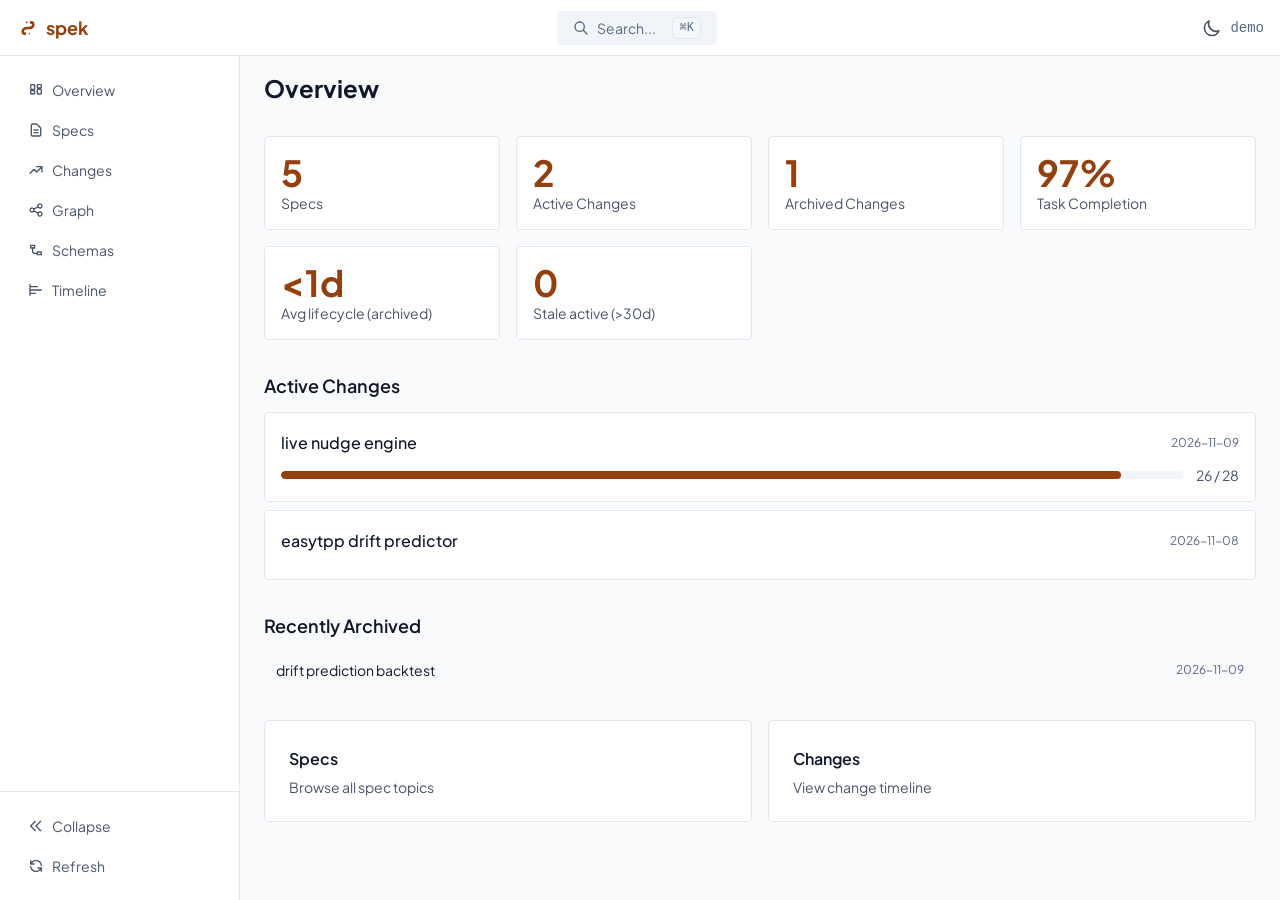
==== commit 38c6a7b4: "Publish OpenSpec viewer and architecture page on GitHub Pages - docs/ served by GitHub Pages: spek v" ====
--- a/docs/specs/index.html
+++ b/docs/specs/index.html
@@ -2532,7 +2532,7 @@
   </head>
   <body>
     <div id="root"></div>
-    <script>window.__DEMO_DATA__ = {"overview":{"specsCount":5,"changesCount":{"active":2,"archived":1},"taskStats":{"total":62,"completed":58}},"specs":[{"topic":"activity-labeling","path":"openspec/specs/activity-labeling/spec.md","historyCount":2},{"topic":"activity-timeline","path":"openspec/specs/activity-timeline/spec.md","historyCount":1},{"topic":"drift-detection","path":"openspec/specs/drift-detection/spec.md","historyCount":1},{"topic":"drift-prediction-evaluation","path":"openspec/specs/drift-prediction-evaluation/spec.md","historyCount":1},{"topic":"intent-context","path":"openspec/specs/intent-context/spec.md","historyCount":2}],"specDetails":{"activity-labeling":{"topic":"activity-labeling","content":"# activity-labeling Specification\n\n## Purpose\n\nLabels every timeline session with mode, purpose, project and alignment with the intended task, cheaply and explainably, so drift episodes can be identified and predictors can be scored.\n\n## Requirements\n\n### Requirement: Label every session on four dimensions\nEvery session SHALL receive a **mode** (creative / reactive / consuming), a **purpose** (lookup / reply / follow-link / browse, or n/a for non-web work such as coding), a **project** (a Sunsama channel or `none`), and an **alignment** with the intended task (on-task / supporting / off-task, or `no-intent` when there is none). Each label SHALL record its source (rule, cache, model or user) and, for model labels, its confidence.\n\n#### Scenario: Labeled session\n- **WHEN** labeling finishes\n- **THEN** every session has all four labels, each with a recorded source\n\n#### Scenario: Coding session purpose\n- **WHEN** a session is in Zed or a terminal on a project\n- **THEN** its purpose is `n/a`\n\n#### Scenario: No intent\n- **WHEN** a session has no intended task\n- **THEN** its alignment is `no-intent`, not off-task\n\n### Requirement: Apply labeling layers in order\nThe system SHALL try user-defined rules first, then previously stored labels for the same activity key, trimmed title and intended task, and only then the external classifier. A session labeled by an earlier layer SHALL NOT be sent to a later one.\n\n#### Scenario: Rule match\n- **WHEN** a session's activity key is `x.com/home` and a rule labels it consuming\n- **THEN** the session is labeled from the rule and no external request is made for its mode\n\n#### Scenario: Cache hit\n- **WHEN** a session matches a previously labeled activity key, trimmed title and intended task\n- **THEN** it reuses the stored labels without an external request\n\n### Requirement: Use the user's own definitions of modes\nThe mode options sent to the classifier SHALL carry the user's definitions: creative = writing, building or making something; reactive = replying, communicating or looking something up; consuming = scrolling feeds and browsing for novelty.\n\n#### Scenario: Definitions are user-editable\n- **WHEN** the user edits the definition of \"creative\" in configuration\n- **THEN** later classifier requests use the edited definition and the label cache distinguishes labels made under the old definition\n\n### Requirement: Route by the probability of the chosen label\nModel mode labels whose chosen option has probability ≥ 0.9 SHALL be accepted; 0.5 up to 0.9 SHALL be accepted and added to a review sample. Below 0.5, or when the classifier says nothing fits, the item SHALL go to the user's review queue and its mode SHALL stay unlabeled until answered. Thresholds SHALL be configurable.\n\n#### Scenario: Low probability\n- **WHEN** the classifier labels a YouTube session creative with probability 0.4\n- **THEN** the session appears in the user's review queue and its mode stays unlabeled until the user answers\n\n#### Scenario: User answer is reused\n- **WHEN** the user labels a queued session as consuming\n- **THEN** that answer is stored and applied to matching future sessions without another external request\n\n### Requirement: Pin the classifier version\nAll model labels in one backtest SHALL come from a single, explicitly named classifier version, recorded with each label together with a fingerprint of the prompt and options used.\n\n#### Scenario: Version recorded\n- **WHEN** a session is labeled by the classifier\n- **THEN** its label record includes the model version name and the prompt fingerprint\n\n### Requirement: Limit what leaves the Mac\nRequests to any external service SHALL contain only the allowed fields: activity key, path class, title trimmed to 80 characters, caption trimmed to 500 characters, previous activity key, Sunsama channel, and a trimmed task title. Screen text, full URLs, query strings, screenshots and HTML SHALL NEVER be sent. A channel-only mode SHALL omit task titles entirely.\n\n#### Scenario: Disallowed field\n- **WHEN** a request is built for a session whose source record contains full screen text and a URL with a query string\n- **THEN** the outgoing request contains neither the screen text nor the full URL\n\n#### Scenario: Channel-only mode\n- **WHEN** channel-only mode is on\n- **THEN** outgoing requests include the Sunsama channel but no task title\n\n### Requirement: Audit outbound requests\nEvery external request SHALL be written to a local audit log with time, destination and the exact fields sent.\n\n#### Scenario: Inspecting what was sent\n- **WHEN** the user opens the audit log after a labeling run\n- **THEN** each external request is listed with its destination and payload fields\n\n### Requirement: Keep secrets out of code and output\nAPI keys SHALL be read only from environment variables or a local, git-ignored environment file. They SHALL NOT appear in source files, logs, reports or the audit log.\n\n#### Scenario: Key missing\n- **WHEN** the classifier's API key is not set\n- **THEN** labeling stops before any external request, reports which variable is missing, and rule and cache labels already made are kept\n","relatedChanges":["live-nudge-engine","2026-11-08-drift-prediction-backtest"],"history":[{"slug":"2026-11-08-drift-prediction-backtest","date":"2026-11-08","timestamp":null,"description":"drift prediction backtest","status":"archived"},{"slug":"live-nudge-engine","date":null,"timestamp":null,"description":"live nudge engine","status":"active"}]},"activity-timeline":{"topic":"activity-timeline","content":"# activity-timeline Specification\n\n## Purpose\n\nCombines the user's local activity sources into one normalized, time-ordered timeline of sessions, so labeling, drift detection and prediction all work from the same record of what the user was doing.\n\n## Requirements\n\n### Requirement: Read local sources without modifying them\nThe system SHALL build the timeline from the jhammant Retrace database, the retrace.to database, and previously exported Sunsama and herdr logs, opening every source read-only and never writing to them.\n\n#### Scenario: Source databases are untouched\n- **WHEN** a timeline build completes\n- **THEN** the modification time and contents of both Retrace databases are unchanged\n\n#### Scenario: Missing source\n- **WHEN** one source is unavailable (e.g., the retrace.to database is absent)\n- **THEN** the build completes from the remaining sources and the build summary lists the missing source and the time range it would have covered\n\n### Requirement: Normalize records to activity keys\nThe system SHALL map every raw record to an activity key: domain plus path class for browser pages, the app for native apps, and app plus project for terminals and editors. Full URLs, query strings and screen text SHALL NOT appear in the activity key.\n\n#### Scenario: Browser page\n- **WHEN** a record has URL `https://www.linkedin.com/feed/?trk=nav`\n- **THEN** its activity key is `linkedin.com/feed`\n\n#### Scenario: Same site, different behavior\n- **WHEN** one record is on `linkedin.com/messaging/thread/123` and another on `linkedin.com/feed`\n- **THEN** they receive different activity keys (`linkedin.com/messaging` and `linkedin.com/feed`)\n\n#### Scenario: Native app\n- **WHEN** a record has bundle id `dev.zed.Zed` and no URL\n- **THEN** its activity key identifies the app (`zed`) plus its project when one is resolved\n\n### Requirement: Merge records into sessions\nThe system SHALL merge consecutive records with the same activity key into one session when the gap between them is under 30 seconds. Each session SHALL have a start time, end time, duration, activity key and contributing sources. Activity shorter than 3 seconds SHALL be kept as a transition, not a session.\n\n#### Scenario: Rapid records collapse\n- **WHEN** five records with key `x.com/home` occur 4–10 seconds apart\n- **THEN** the timeline contains one `x.com/home` session spanning all five\n\n#### Scenario: Brief blip\n- **WHEN** a 2-second record of `slack` sits between two `zed` records\n- **THEN** it is recorded as a transition and does not appear as a session\n\n### Requirement: Resolve overlapping sources by precedence\nWhen sources cover the same time span, the system SHALL keep a single session for that span, preferring sources with exact durations and then sources with more context fields. Visit-only sources without durations SHALL only refine which page a timed browser session was on.\n\n#### Scenario: Both Retraces cover the same minute\n- **WHEN** retrace.to and jhammant Retrace both record Chrome activity at the same time\n- **THEN** the timeline contains one session for that time, not two, and total time for that minute is not double-counted\n\n#### Scenario: Chrome history without durations\n- **WHEN** a Chrome history visit to `x.com/home` falls inside a timed Chrome session with no URL\n- **THEN** that session's activity key becomes `x.com/home`, and the visit itself adds no duration\n\n### Requirement: Store times consistently in the user's timezone context\nThe system SHALL store all session times as UTC and SHALL record the user's timezone (America/New_York) so hour-of-day and weekday are computed in local time.\n\n#### Scenario: Local hour derived correctly\n- **WHEN** a session starts at 18:46 UTC on 2026-11-08\n- **THEN** its local hour is 13 (1 PM, America/New_York)\n\n### Requirement: Reproducible builds\nRebuilding the timeline from the same source data SHALL produce identical sessions.\n\n#### Scenario: Rebuild is identical\n- **WHEN** the timeline is built twice from unchanged sources\n- **THEN** both builds contain the same sessions with the same keys, times and sources\n","relatedChanges":["2026-11-08-drift-prediction-backtest"],"history":[{"slug":"2026-11-08-drift-prediction-backtest","date":"2026-11-08","timestamp":null,"description":"drift prediction backtest","status":"archived"}]},"drift-detection":{"topic":"drift-detection","content":"# drift-detection Specification\n\n## Purpose\n\nFinds drift episodes in a labeled timeline: purposeful visits to drift-prone sites that turn into off-task consuming activity. It also records what triggered each visit. These episodes are the ground truth that predictors are scored against.\n\n## Requirements\n\n### Requirement: Identify episode entries\nAn episode entry SHALL be any session on a drift-prone site whose purpose is lookup, reply or follow-link. The set of drift-prone sites SHALL be configurable and SHALL initially be LinkedIn, X and Instagram.\n\n#### Scenario: LinkedIn message reply\n- **WHEN** a session on `linkedin.com/messaging` has purpose `reply`\n- **THEN** an episode entry is created at that session's start\n\n#### Scenario: Aimless entry\n- **WHEN** a session on `x.com/home` has purpose `browse`\n- **THEN** no episode entry is created for it (it's consuming activity, not a purposeful visit)\n\n#### Scenario: Site added by user\n- **WHEN** the user adds `youtube.com` to the drift-prone list\n- **THEN** purposeful YouTube sessions become episode entries on the next run\n\n### Requirement: Classify episodes as drift or clean\nAn episode SHALL be a drift when, within 15 minutes after the entry session, at least 3 minutes of consuming activity that is off-task or has no intent occur before a return to work: an on-task or creative session lasting at least 60 seconds. Otherwise it is clean. Window, threshold and return length SHALL be configurable.\n\n#### Scenario: Reply then feed\n- **WHEN** the user replies on LinkedIn messaging for 2 minutes, then spends 6 minutes on `linkedin.com/feed` while the intended task is \"Client tests\"\n- **THEN** the episode is a drift\n\n#### Scenario: Reply then back to work\n- **WHEN** the user replies on LinkedIn for 2 minutes, then returns to Zed on the intended project\n- **THEN** the episode is a clean visit\n\n#### Scenario: Brief glance at the editor is not a return\n- **WHEN** the user replies on LinkedIn for 1 minute, glances at Zed for 20 seconds, then spends 6 minutes on `linkedin.com/feed` off-task\n- **THEN** the episode is a drift, because the 20-second Zed session is shorter than the 60-second return length\n\n#### Scenario: Feed is the task\n- **WHEN** the user browses the LinkedIn feed while the intended task is \"Alex re LI post\" and the feed session is labeled on-task\n- **THEN** that time does not count toward drift\n\n### Requirement: Record episode details\nEach episode SHALL record its entry time, site, purpose, intended task and source, outcome (drift or clean), minutes of drift, time from entry to the first drift session, and time until return to on-task work if any.\n\n#### Scenario: Drift episode record\n- **WHEN** an episode is classified as drift\n- **THEN** its record includes drift minutes and the time from entry to the first consuming session\n\n### Requirement: Record triggers\nEach episode SHALL list the triggers present at entry: a calendar meeting that ended within the previous 5 minutes, a notification within the previous 2 minutes, a terminal agent in working state, or none. Triggers SHALL be stored as features and SHALL NOT affect the drift or clean outcome.\n\n#### Scenario: After a meeting\n- **WHEN** an entry happens 3 minutes after a calendar meeting ended\n- **THEN** the episode lists the trigger `meeting-ended`\n\n#### Scenario: Waiting on an agent\n- **WHEN** an entry happens while the herdr log shows an agent in working state\n- **THEN** the episode lists the trigger `agent-working`\n\n### Requirement: Summarize episodes\nThe system SHALL produce a summary of episode counts, drift rate and total drift minutes, broken down by site, purpose, trigger, hour of day and weekday.\n\n#### Scenario: Summary by site\n- **WHEN** detection finishes\n- **THEN** the summary shows the drift rate for each drift-prone site\n","relatedChanges":["2026-11-08-drift-prediction-backtest"],"history":[{"slug":"2026-11-08-drift-prediction-backtest","date":"2026-11-08","timestamp":null,"description":"drift prediction backtest","status":"archived"}]},"drift-prediction-evaluation":{"topic":"drift-prediction-evaluation","content":"# drift-prediction-evaluation Specification\n\n## Purpose\n\nCompares swappable drift predictors on the user's historical drift episodes, under identical conditions and without access to future data. It produces a report that decides which predictor the live nudge engine should use.\n\n## Requirements\n\n### Requirement: Common predictor contract\nEvery predictor SHALL accept the sessions that ended before a decision time, the decision time, the intended task, and the activity key of the session just starting at that time. It SHALL return a drift probability for the drift window, a ranked list of likely next activity keys with scores, a predictor identifier and the prediction latency. Predictors SHALL be selectable by name from configuration.\n\n#### Scenario: Arrival site is known\n- **WHEN** a predictor is queried at a LinkedIn messaging entry that started at 14:02 and has not ended\n- **THEN** it receives `linkedin.com/messaging` as the current activity key, and that session is not in its history\n\n#### Scenario: New predictor added\n- **WHEN** a new predictor that meets the contract is registered\n- **THEN** it can be evaluated with the same report and episodes, with no change to timeline, labeling or detection behavior\n\n### Requirement: Provide two predictors\nThe evaluation SHALL include BehaviorGPT and a local baseline that predicts from the user's own history using current activity, previous activity, hour of day and weekday.\n\n#### Scenario: Both predictors scored\n- **WHEN** an evaluation run completes\n- **THEN** the report contains results for both BehaviorGPT and the baseline on the same episodes\n\n### Requirement: No look-ahead\nAt each decision point, a predictor SHALL receive only sessions that ended before the decision time. Predictors trained on history SHALL use only data from weeks before the test week.\n\n#### Scenario: Future session withheld\n- **WHEN** a predictor is queried at an episode entry at 14:02\n- **THEN** the history it receives has no session that ends after 14:02\n\n#### Scenario: Rolling weeks\n- **WHEN** week 6 is being tested\n- **THEN** the baseline has been trained only on weeks 1–5\n\n### Requirement: Score at episode entries\nEach predictor SHALL be queried at every episode entry. Its drift probability SHALL be compared with the episode outcome.\n\n#### Scenario: Every episode scored\n- **WHEN** the test period contains 120 episodes\n- **THEN** each predictor produces 120 scored predictions, or the report lists the failed ones with reasons\n\n### Requirement: Report comparable metrics\nThe report SHALL include, per predictor and per test week:\n- ROC-AUC and PR-AUC;\n- precision and recall at a threshold that yields at most 5 nudges per working day;\n- median warning lead time;\n- false alarms per day;\n- mean prediction latency;\n- results by trigger type, hour of day, and intent source (timer / planned / calendar / recent-creative / none).\n\n#### Scenario: Breakdown by intent source\n- **WHEN** most episodes have intent source `recent-creative` or `none` and few have `timer`\n- **THEN** the report shows each predictor's metrics separately for each intent source, with the episode count for each\n\n#### Scenario: Threshold respects nudge budget\n- **WHEN** the report gives precision and recall for a predictor\n- **THEN** the threshold used produces no more than 5 predicted drifts per working day in the test period\n\n### Requirement: State a decision\nThe report SHALL recommend BehaviorGPT for live use only if it beats the baseline on PR-AUC in most test weeks with latency suitable for live nudges. Otherwise it SHALL recommend the baseline. Either way it SHALL state the reason.\n\n#### Scenario: Baseline wins\n- **WHEN** the baseline has higher PR-AUC in most test weeks\n- **THEN** the report recommends the baseline and records BehaviorGPT's results and the gap\n\n### Requirement: Evaluate prediction at trigger moments\nThe evaluation SHALL also score, separately, whether each predictor's drift probability at trigger moments (meeting ended, notification, agent working) anticipates a drift-prone visit before entry.\n\n#### Scenario: Pre-entry prediction\n- **WHEN** a meeting ends at 15:00 and the user enters LinkedIn at 15:02 and drifts\n- **THEN** the separate pre-entry analysis includes the prediction made at 15:00 and its outcome\n\n### Requirement: Degrade gracefully on predictor failure\nWhen a cloud predictor fails or times out for a decision point, the run SHALL record the failure and continue. Failures SHALL be reported per predictor and excluded from metrics, not counted as zeros.\n\n#### Scenario: BehaviorGPT outage\n- **WHEN** BehaviorGPT returns errors for 10 of 120 decision points\n- **THEN** the report shows 110 scored predictions for BehaviorGPT, lists 10 failures, and the baseline is still scored on all 120\n\n### Requirement: Same privacy limits for predictors\nData sent to any cloud predictor SHALL follow the same allowed-fields limits and audit logging as labeling.\n\n#### Scenario: BehaviorGPT request contents\n- **WHEN** the BehaviorGPT predictor sends a history\n- **THEN** it contains only activity keys and timestamps, and the request appears in the audit log\n","relatedChanges":["2026-11-08-drift-prediction-backtest"],"history":[{"slug":"2026-11-08-drift-prediction-backtest","date":"2026-11-08","timestamp":null,"description":"drift prediction backtest","status":"archived"}]},"intent-context":{"topic":"intent-context","content":"# intent-context Specification\n\n## Purpose\n\nWorks out, for any moment, what the user was supposed to be doing (their intended task and project) and which project a terminal session belongs to, so actual activity can be compared with stated intent.\n\n## Requirements\n\n### Requirement: Resolve the intended task with a fallback order\nFor any timestamp, the system SHALL resolve intent from the first available source: a Sunsama timer session covering that time, then a Sunsama task planned for that slot, then a calendar event covering that time, then the most recent creative project within a configurable window (default 30 minutes), otherwise \"no intent\". Each result SHALL record its source.\n\n#### Scenario: Timer running\n- **WHEN** a Sunsama timer for \"Working on BehaviorNudge at Sundai\" covers 13:50 local time\n- **THEN** the intended task at 13:50 is that task, with source `timer`\n\n#### Scenario: No timer, planned slot\n- **WHEN** no timer is running at 14:15 and \"Jordan re product feedback\" is planned for 14:10–14:30\n- **THEN** the intended task at 14:15 is that task, with source `planned`\n\n#### Scenario: Calendar event, no Sunsama\n- **WHEN** there is no timer or planned task at 11:10, and the user's calendar has \"Client sync\" from 11:00 to 11:30\n- **THEN** the intended activity at 11:10 is \"Client sync\", with source `calendar`\n\n#### Scenario: Nothing planned\n- **WHEN** there is no timer, planned task or calendar event, and the user was in a creative session on project `behaviornudge` 10 minutes earlier\n- **THEN** the intended project is `behaviornudge`, with source `recent-creative`\n\n#### Scenario: Window is configurable\n- **WHEN** the recent-creative window is set to 60 minutes and the last creative session ended 45 minutes earlier\n- **THEN** that session's project is the intended project, whereas with the default 30-minute window the result is \"no intent\"\n\n#### Scenario: Sunsama not used that day\n- **WHEN** a day has no Sunsama timer sessions or planned tasks\n- **THEN** intent for that day is resolved from calendar and recent-creative sources without error, and the intent-source coverage report shows zero Sunsama coverage for that day\n\n### Requirement: Calendar data is provider-independent\nThe calendar source SHALL read timed events through a read-only source and SHALL use only calendars on a configurable allowlist, initially \"Nate Aune (natejaune)\". Events from other calendars and all-day events SHALL be ignored for intent and triggers. When the source reports declined events, they SHALL be ignored too.\n\n#### Scenario: All-day event ignored\n- **WHEN** an all-day \"Conference\" event covers a whole day\n- **THEN** it does not become the intended activity for moments on that day\n\n#### Scenario: Calendar not on the allowlist\n- **WHEN** an event on the \"Meditation\" calendar covers 07:00–07:20 and there is no timer or planned task\n- **THEN** that event is ignored, and intent at 07:10 falls through to recent creative work or \"no intent\"\n\n#### Scenario: Allowlisted calendar\n- **WHEN** an event on \"Nate Aune (natejaune)\" covers 11:00–11:30\n- **THEN** it is used as the intended activity for that time, with source `calendar`\n\n#### Scenario: Source without declined status\n- **WHEN** the calendar source does not report whether an event was declined\n- **THEN** the event is used as intent, and the intent-source coverage report notes that declined events could not be filtered\n\n### Requirement: Cap forgotten timers\nA timer session SHALL count as intent only while activity related to that task's project has been seen within the previous 45 minutes. After that, the moment SHALL resolve as if no timer were running.\n\n#### Scenario: Timer left running overnight\n- **WHEN** a timer runs from 15:00 to 08:11 the next day, and no related activity occurs after 15:40\n- **THEN** the timer counts as intent only until 16:25 (45 minutes after the last related activity)\n\n### Requirement: Report corrected time per task\nThe system SHALL report, for each timed Sunsama task, both the time Sunsama recorded and the capped time during which related activity was actually seen.\n\n#### Scenario: Inflated timer\n- **WHEN** Sunsama records 1,031 minutes on a task but related activity was seen for 25 of those minutes\n- **THEN** the report lists 1,031 recorded minutes and 25 corrected minutes for that task\n\n### Requirement: Resolve terminal project from the focused herdr pane\nFor live and logged terminal activity, the system SHALL take the project from the folder of herdr's focused pane, only while the terminal hosting herdr is the frontmost app. Terminal window titles SHALL NOT be used when herdr data is available.\n\n#### Scenario: Window title disagrees with herdr\n- **WHEN** Ghostty is frontmost, its window title says `parental-controls`, and herdr's focused pane is in `~/Developer/behaviornudge`\n- **THEN** the terminal project is `behaviornudge`\n\n#### Scenario: Terminal not frontmost\n- **WHEN** Chrome is frontmost while herdr still reports a focused pane in `behaviornudge`\n- **THEN** the current project is not taken from herdr\n\n### Requirement: Map folders to projects\nThe system SHALL map a git worktree folder to its main repository, and a repository to a Sunsama channel through a user-editable mapping. Unmapped repositories SHALL resolve to their repository name.\n\n#### Scenario: Worktree folder\n- **WHEN** the focused folder is a worktree named `worktree-lucky-meadow-8c6c` of repository `personal-ai-os`\n- **THEN** the project resolves to `personal-ai-os` (or its mapped Sunsama channel)\n\n### Requirement: Resolve historical terminal projects best-effort\nFor terminal activity recorded before herdr logs exist, the system SHALL infer the project from captured screen text and captions matched against known repository names, and SHALL mark such projects as inferred.\n\n#### Scenario: Old terminal session\n- **WHEN** a terminal session from October has no herdr log, and its captured text names `newenglandmusic`\n- **THEN** its project is `newenglandmusic`, marked as inferred\n\n### Requirement: Log live context going forward\nThe system SHALL provide a read-only logger that records, with timestamps, herdr focus changes, folder changes and agent status changes (working / idle / done) as they happen, and the Sunsama active timer at least every 30 seconds, to a local file.\n\n#### Scenario: Agent starts working\n- **WHEN** a herdr agent's status changes from idle to working\n- **THEN** the log gains an entry with the time, pane, folder and new status within a few seconds\n\n#### Scenario: Logger never changes anything\n- **WHEN** the logger runs\n- **THEN** it makes no change to herdr, Sunsama or Retrace state\n","relatedChanges":["live-nudge-engine","2026-11-08-drift-prediction-backtest"],"history":[{"slug":"2026-11-08-drift-prediction-backtest","date":"2026-11-08","timestamp":null,"description":"drift prediction backtest","status":"archived"},{"slug":"live-nudge-engine","date":null,"timestamp":null,"description":"live nudge engine","status":"active"}]}},"changes":{"active":[{"slug":"easytpp-drift-predictor","date":null,"timestamp":"2026-11-08T14:49:36-05:00","createdDate":"2026-11-08","archivedDate":null,"description":"easytpp drift predictor","status":"active","hasProposal":true,"hasDesign":false,"hasTasks":false,"hasSpecs":false,"artifactCount":1,"schema":"spec-driven","defaultSchema":"spec-driven","taskStats":null},{"slug":"live-nudge-engine","date":null,"timestamp":null,"createdDate":"2026-11-08","archivedDate":null,"description":"live nudge engine","status":"active","hasProposal":true,"hasDesign":true,"hasTasks":true,"hasSpecs":true,"artifactCount":4,"schema":"spec-driven","defaultSchema":"spec-driven","taskStats":{"total":25,"completed":21}}],"archived":[{"slug":"2026-11-08-drift-prediction-backtest","date":"2026-11-08","timestamp":null,"createdDate":"2026-11-08","archivedDate":"2026-11-08","description":"drift prediction backtest","status":"archived","hasProposal":true,"hasDesign":true,"hasTasks":true,"hasSpecs":true,"artifactCount":4,"schema":"spec-driven","defaultSchema":"spec-driven","taskStats":{"total":37,"completed":37}}],"defaultSchema":"spec-driven"},"changeDetails":{"easytpp-drift-predictor":{"slug":"easytpp-drift-predictor","status":"active","createdDate":"2026-11-08","archivedDate":null,"schema":"spec-driven","defaultSchema":"spec-driven","artifacts":[{"id":"proposal","title":"Proposal","kind":"markdown","file":"proposal.md","content":"# Proposal\n\n## Why\n\nBehaviorGPT, the predictor used during the hackathon, was trained on shopping, not on how people spend time on a computer. No off-the-shelf model for desktop activity exists. Drift prediction is a question about both *what* comes next and *when*, for example \"will I be in a feed within 2 minutes?\". Neural temporal point processes model exactly that: event sequences with types and continuous time. [EasyTPP](https://github.com/ant-research/EasyTemporalPointProcess) (ICLR 2024, Apache-2.0, PyTorch) packages 10 such models (RMTPP, NHP, THP, SAHP, AttNHP, IntensityFree, ODETPP, FullyNN, WSMTHP, S2P2) behind one pipeline. Hundreds of thousands of exactly-timed activity sessions are available locally, which is enough to train a small personal model. This change tests whether a model trained on that personal data beats both the baseline and BehaviorGPT. **Scheduled after the hackathon.**\n\n## What Changes\n\n- **Export the timeline as event sequences in EasyTPP's format.** Each split is a list of sequences; each event has `type_event` (0-indexed), `time_since_start`, `time_since_last_event`, `time_since_last_same_event` and `idx_event`, plus `dim_process` (the number of event types). A sequence is one working block, split on idle gaps longer than 30 min.\n- **Define a small event-type vocabulary** from the shared labels: mode × drift-prone flag × purpose, plus key apps, roughly 10–40 types. EasyTPP needs a fixed, small type set. The exact vocabulary is a design decision.\n- **Train and compare several EasyTPP models** (at least NHP, THP and AttNHP), using the same rolling weekly splits as the backtest, running locally on the Mac. Apple Silicon support isn't documented and needs checking.\n- **Turn model output into a drift probability.** Use EasyTPP's thinning-based multi-step prediction to estimate the chance of a consuming / off-task event within the drift window, given the history at the decision point.\n- **Wrap the winning model** as a predictor adapter behind the swappable predictor interface (drift-prediction-backtest, D12), and score it with the existing harness on the same drift episodes as BehaviorGPT and the baseline.\n- **Report** accuracy, warning lead time, false nudges per day, training cost and prediction latency, and recommend whether it should become the default predictor.\n- Out of scope: live nudging, training on anyone else's data, and uploading any data or model weights (training and prediction stay on the Mac).\n\n## Capabilities\n\n### New Capabilities\n- `tpp-predictor`: a temporal-point-process drift predictor, covering the event-sequence export, the event-type vocabulary, local training, and turning multi-step samples into a drift probability. It implements the predictor interface.\n\n### Modified Capabilities\n(none). This depends on `activity-timeline`, `activity-labeling`, `drift-detection` and `drift-prediction-evaluation`, introduced by `drift-prediction-backtest`, which should be archived first. If that change's requirements need adjusting (for example, exposing session timestamps at the precision TPPs need), list them here when this change is planned.\n\n## Impact\n\n- **New dependency:** `easy-tpp` (PyTorch). It adds a local ML training stack to the project and makes the environment noticeably larger.\n- **Compute:** local training on Apple Silicon. Whether PyTorch's Apple GPU backend works with EasyTPP is unverified, and falling back to CPU may limit model size or how many settings can be tried.\n- **Data:** reads only the shared timeline and labels. No new data sources, and nothing leaves the Mac. That's an improvement over the cloud predictors.\n- **Prerequisite:** `drift-prediction-backtest` must provide the predictor interface, the labeled timeline and the evaluation harness.\n"}],"schemaOrder":["proposal"],"metadata":{"schema":"spec-driven","created":"2026-11-08"}},"live-nudge-engine":{"slug":"live-nudge-engine","status":"active","createdDate":"2026-11-08","archivedDate":null,"schema":"spec-driven","defaultSchema":"spec-driven","artifacts":[{"id":"tasks","title":"Tasks","kind":"tasks","file":"tasks.md","tasks":{"total":25,"completed":21,"sections":[{"title":"1. Configuration and stores","tasks":[{"text":"1.1 Add a `[nudge]` section to `behaviornudge.example.toml`: enabled; delays (arrival 20 s, purpose-done 30 s, off-task 8 min, in-call 30 s, agent 2 min); cooldown 15 min; daily budget 8; quiet hours; snooze 30 min; sounds per type (arrival Tink, purpose-done Glass, off-task Sosumi, agent Pop, in-call none); the call allowlist and 45 s end grace; too-soon factor 1.5 and cap 4.0. Add matching defaults in the loader; verify with a config test that defaults load and a user override takes effect","completed":true},{"text":"1.2 Create the nudge store (`data/nudges.sqlite`: `nudges`, `adjustments`, `suppressions`, `state`) with a small Python API; verify with unit tests for insert, update-outcome, and state round-trips","completed":true}]},{"title":"2. Native helper app (Swift)","tasks":[{"text":"2.1 Add `helper/` Swift sources with a JSON-lines stdin/stdout loop (`ping` → `pong`, `ready` on start) and a `behaviornudge helper build` command that compiles with `swiftc`, assembles `data/helper/BehaviorNudgeHelper.app` (`Info.plist`: `com.behaviornudge.helper`, `LSUIElement`), signs it ad hoc, and rebuilds only when the source hash changes; verify that the build succeeds, `codesign -dv` shows the bundle id, and a ping round-trips","completed":true},{"text":"2.2 Implement notifications: request authorization (report `authorized` in `ready`), register the category with the four actions (back_to_task, too_soon, legit, snooze), handle `notify` with title, body and per-type sound (system sound name, bundled file, or none) and `withdraw`, and emit `action` and `dismissed` events; verify with `behaviornudge nudge test off-task`, which shows a notification with buttons, plays Sosumi, and prints the clicked action","completed":true},{"text":"2.3 Implement call detection (CoreAudio per-process `IsRunningInput` matched against the configured allowlist by bundle-id prefix, checked every 2 s, credited to jhammant/maccap in a source comment and the README) and emit `calls` on change, with no audio opened; verify on a real Zoom or Meet call that `calls` reports the app, and that dictation or a non-allowlisted app does not","completed":false},{"text":"2.4 Emit `front_app` on NSWorkspace activation and `idle` (seconds idle, screen locked) every 10 s; verify by switching apps and locking the screen while watching the helper's output","completed":false}]},{"title":"3. Python helper client","tasks":[{"text":"3.1 Implement `HelperClient`: spawn the helper binary, send commands, dispatch events to callbacks, restart on exit (backoff, logged), and expose `authorized`; verify with tests against a fake helper script that echoes events and is killed mid-test (the client restarts it within 10 s)","completed":true}]},{"title":"4. Labeling precedence (modified `activity-labeling`)","tasks":[{"text":"4.1 Make user labels (review answers and Legit-task feedback, source `user`) take precedence over rules in `label_all` and the live labeler; rule → cache → Jev otherwise unchanged; verify with the \"User label overrides a rule\" scenario test and by re-running the existing labeling tests","completed":true}]},{"title":"5. Calls in the context log (modified `intent-context`)","tasks":[{"text":"5.1 Track call state in the engine from helper `calls` events with the 45 s end grace; write `call_start` (app, meeting name from the overlapping allowlisted calendar event, or the app name) and `call_end` entries to the context log; verify with tests for brief mutes (no split), naming from the calendar, and the log entries","completed":true}]},{"title":"6. Live activity tracking","tasks":[{"text":"6.1 Implement the browser URL poller (AppleScript for Chrome, Safari, Arc, Brave; 2 s while a browser is frontmost, 5 s on battery; Firefox falls back to the app key) and turn front-app and URL changes into `Record`s; verify with tests using a fake osascript runner, and live by switching tabs (key updates within 5 s)","completed":true},{"text":"6.2 Build incremental live sessions with the existing key and merge rules, terminal project from the herdr focus index, and labels from user labels → rules → cache, queuing unknown activities for background Jev labeling through the egress gate when enabled; verify that a live session on `x.com/home` gets the same labels as `label_all`, and that a new site is tracked immediately with no mode","completed":true},{"text":"6.3 Resolve live intent from the TimerPoller (capped), today's Sunsama timeboxes (via `sunsama_mcp`, refreshed every 5 min), calendar spans (`retrace-calendar 1`, allowlist, every 5 min), and recent creative live sessions; verify the \"Timer started mid-session\" and \"Calendar block in progress\" scenarios with fakes","completed":true},{"text":"6.4 Pause accumulation while idle over 5 min or locked; verify with a test that off-task time doesn't grow during a locked period","completed":true}]},{"title":"7. Nudge rules","tasks":[{"text":"7.1 Implement the per-stretch state machine for arrival, purpose-done, off-task, in-call and agent-working, with effective delays = default × adjustment multiplier and precedence in-call > purpose-done > arrival > agent > off-task; verify with tests for every nudge-rules scenario (including \"Site is the task\", \"No intent\" and \"Call with no calendar event\")","completed":true},{"text":"7.2 Implement the gates (global switch → quiet hours → snooze → legit suppression → cooldown → budget), logging the first failing gate as the suppression reason; verify with tests for budget used, snooze and quiet hours","completed":true},{"text":"7.3 Submit shadow predictions at every moment (2-thread pool, 3 s timeout, baseline fallback, egress gate), storing the score asynchronously; verify that a timing-out fake predictor never delays a nudge and that the error is logged","completed":true}]},{"title":"8. Delivery content","tasks":[{"text":"8.1 Build notification content (title per type; body naming the task at hand and its source: timer, timebox, calendar, call, agent project) and pick the configured sound per type (in-call silent by default); verify with unit tests for each type and the \"Timer task named\" scenario","completed":true},{"text":"8.2 Report denied notification permission in the log and `nudge status`, with guidance to enable Alerts style for always-visible buttons; verify by testing the status output with `authorized=false`","completed":true}]},{"title":"9. Feedback","tasks":[{"text":"9.1 Apply actions: too_soon (×1.5, cap 4.0 for type + site + intent source), back_to_task (10% toward 1.0), legit (suppression plus a user on-task label in `LabelStore`), snooze (30 min), dismissed and ignored; verify with tests for each spec scenario (the 8 → 12 minute example, legit suppressing future nudges, snooze expiry)","completed":true},{"text":"9.2 Record outcomes 5 and 15 minutes after each fired nudge (returned to a ≥60 s on-task or creative session, kept consuming, other work); verify with a simulated timeline test","completed":true},{"text":"9.3 Add `nudge feedback list` and `nudge feedback reset \u003cid>` (undo adjustments and legit suppressions, removing the user label); verify with the \"Undo a legit-task suppression\" scenario","completed":true},{"text":"9.4 Add `nudge stats`: per type and overall fired, actions, return-to-work within 5 min, and shadow ROC-AUC against outcomes; verify on a seeded nudge store with hand-computed expected numbers","completed":true}]},{"title":"10. Engine and live run","tasks":[{"text":"10.1 Implement `behaviornudge nudge run` wiring the helper client, URL poller, herdr subscriber, TimerPoller, calendar refresher, tracker, rules, delivery, feedback and shadow predictor in one process (also writing the context log), plus `nudge status`, `nudge on` / `nudge off` and `nudge snooze N`; verify that `nudge run` starts cleanly, `status` shows helper authorized, the current intent and budget, and Ctrl-C exits cleanly","completed":false},{"text":"10.2 Live check: with a Sunsama timer running, reply on LinkedIn messaging and then open the feed (expect arrival, then purpose-done); click Too soon and confirm the adjusted wait in `nudge feedback list`; join a short call and browse (expect a silent in-call nudge); confirm every outbound request in `data/audit.jsonl` has only allowed fields","completed":false},{"text":"10.3 Document `nudge run`, controls, sounds, feedback and stats in the README (crediting jhammant/maccap), and verify the documented commands run as written","completed":true}]}]},"content":"# Tasks\n\nOrdering note: group 2 proves the riskiest piece (a native notification with buttons and a reported click) before the engine is built on it. Groups 3–9 build the engine; group 10 runs it live.\n\n## 1. Configuration and stores\n\n- [x] 1.1 Add a `[nudge]` section to `behaviornudge.example.toml`: enabled; delays (arrival 20 s, purpose-done 30 s, off-task 8 min, in-call 30 s, agent 2 min); cooldown 15 min; daily budget 8; quiet hours; snooze 30 min; sounds per type (arrival Tink, purpose-done Glass, off-task Sosumi, agent Pop, in-call none); the call allowlist and 45 s end grace; too-soon factor 1.5 and cap 4.0. Add matching defaults in the loader; verify with a config test that defaults load and a user override takes effect\n- [x] 1.2 Create the nudge store (`data/nudges.sqlite`: `nudges`, `adjustments`, `suppressions`, `state`) with a small Python API; verify with unit tests for insert, update-outcome, and state round-trips\n\n## 2. Native helper app (Swift)\n\n- [x] 2.1 Add `helper/` Swift sources with a JSON-lines stdin/stdout loop (`ping` → `pong`, `ready` on start) and a `behaviornudge helper build` command that compiles with `swiftc`, assembles `data/helper/BehaviorNudgeHelper.app` (`Info.plist`: `com.behaviornudge.helper`, `LSUIElement`), signs it ad hoc, and rebuilds only when the source hash changes; verify that the build succeeds, `codesign -dv` shows the bundle id, and a ping round-trips\n- [x] 2.2 Implement notifications: request authorization (report `authorized` in `ready`), register the category with the four actions (back_to_task, too_soon, legit, snooze), handle `notify` with title, body and per-type sound (system sound name, bundled file, or none) and `withdraw`, and emit `action` and `dismissed` events; verify with `behaviornudge nudge test off-task`, which shows a notification with buttons, plays Sosumi, and prints the clicked action\n- [ ] 2.3 Implement call detection (CoreAudio per-process `IsRunningInput` matched against the configured allowlist by bundle-id prefix, checked every 2 s, credited to jhammant/maccap in a source comment and the README) and emit `calls` on change, with no audio opened; verify on a real Zoom or Meet call that `calls` reports the app, and that dictation or a non-allowlisted app does not\n- [ ] 2.4 Emit `front_app` on NSWorkspace activation and `idle` (seconds idle, screen locked) every 10 s; verify by switching apps and locking the screen while watching the helper's output\n\n## 3. Python helper client\n\n- [x] 3.1 Implement `HelperClient`: spawn the helper binary, send commands, dispatch events to callbacks, restart on exit (backoff, logged), and expose `authorized`; verify with tests against a fake helper script that echoes events and is killed mid-test (the client restarts it within 10 s)\n\n## 4. Labeling precedence (modified `activity-labeling`)\n\n- [x] 4.1 Make user labels (review answers and Legit-task feedback, source `user`) take precedence over rules in `label_all` and the live labeler; rule → cache → Jev otherwise unchanged; verify with the \"User label overrides a rule\" scenario test and by re-running the existing labeling tests\n\n## 5. Calls in the context log (modified `intent-context`)\n\n- [x] 5.1 Track call state in the engine from helper `calls` events with the 45 s end grace; write `call_start` (app, meeting name from the overlapping allowlisted calendar event, or the app name) and `call_end` entries to the context log; verify with tests for brief mutes (no split), naming from the calendar, and the log entries\n\n## 6. Live activity tracking\n\n- [x] 6.1 Implement the browser URL poller (AppleScript for Chrome, Safari, Arc, Brave; 2 s while a browser is frontmost, 5 s on battery; Firefox falls back to the app key) and turn front-app and URL changes into `Record`s; verify with tests using a fake osascript runner, and live by switching tabs (key updates within 5 s)\n- [x] 6.2 Build incremental live sessions with the existing key and merge rules, terminal project from the herdr focus index, and labels from user labels → rules → cache, queuing unknown activities for background Jev labeling through the egress gate when enabled; verify that a live session on `x.com/home` gets the same labels as `label_all`, and that a new site is tracked immediately with no mode\n- [x] 6.3 Resolve live intent from the TimerPoller (capped), today's Sunsama timeboxes (via `sunsama_mcp`, refreshed every 5 min), calendar spans (`retrace-calendar 1`, allowlist, every 5 min), and recent creative live sessions; verify the \"Timer started mid-session\" and \"Calendar block in progress\" scenarios with fakes\n- [x] 6.4 Pause accumulation while idle over 5 min or locked; verify with a test that off-task time doesn't grow during a locked period\n\n## 7. Nudge rules\n\n- [x] 7.1 Implement the per-stretch state machine for arrival, purpose-done, off-task, in-call and agent-working, with effective delays = default × adjustment multiplier and precedence in-call > purpose-done > arrival > agent > off-task; verify with tests for every nudge-rules scenario (including \"Site is the task\", \"No intent\" and \"Call with no calendar event\")\n- [x] 7.2 Implement the gates (global switch → quiet hours → snooze → legit suppression → cooldown → budget), logging the first failing gate as the suppression reason; verify with tests for budget used, snooze and quiet hours\n- [x] 7.3 Submit shadow predictions at every moment (2-thread pool, 3 s timeout, baseline fallback, egress gate), storing the score asynchronously; verify that a timing-out fake predictor never delays a nudge and that the error is logged\n\n## 8. Delivery content\n\n- [x] 8.1 Build notification content (title per type; body naming the task at hand and its source: timer, timebox, calendar, call, agent project) and pick the configured sound per type (in-call silent by default); verify with unit tests for each type and the \"Timer task named\" scenario\n- [x] 8.2 Report denied notification permission in the log and `nudge status`, with guidance to enable Alerts style for always-visible buttons; verify by testing the status output with `authorized=false`\n\n## 9. Feedback\n\n- [x] 9.1 Apply actions: too_soon (×1.5, cap 4.0 for type + site + intent source), back_to_task (10% toward 1.0), legit (suppression plus a user on-task label in `LabelStore`), snooze (30 min), dismissed and ignored; verify with tests for each spec scenario (the 8 → 12 minute example, legit suppressing future nudges, snooze expiry)\n- [x] 9.2 Record outcomes 5 and 15 minutes after each fired nudge (returned to a ≥60 s on-task or creative session, kept consuming, other work); verify with a simulated timeline test\n- [x] 9.3 Add `nudge feedback list` and `nudge feedback reset \u003cid>` (undo adjustments and legit suppressions, removing the user label); verify with the \"Undo a legit-task suppression\" scenario\n- [x] 9.4 Add `nudge stats`: per type and overall fired, actions, return-to-work within 5 min, and shadow ROC-AUC against outcomes; verify on a seeded nudge store with hand-computed expected numbers\n\n## 10. Engine and live run\n\n- [ ] 10.1 Implement `behaviornudge nudge run` wiring the helper client, URL poller, herdr subscriber, TimerPoller, calendar refresher, tracker, rules, delivery, feedback and shadow predictor in one process (also writing the context log), plus `nudge status`, `nudge on` / `nudge off` and `nudge snooze N`; verify that `nudge run` starts cleanly, `status` shows helper authorized, the current intent and budget, and Ctrl-C exits cleanly\n- [ ] 10.2 Live check: with a Sunsama timer running, reply on LinkedIn messaging and then open the feed (expect arrival, then purpose-done); click Too soon and confirm the adjusted wait in `nudge feedback list`; join a short call and browse (expect a silent in-call nudge); confirm every outbound request in `data/audit.jsonl` has only allowed fields\n- [x] 10.3 Document `nudge run`, controls, sounds, feedback and stats in the README (crediting jhammant/maccap), and verify the documented commands run as written\n\n## Workflow follow-up\n\n- Live with the defaults for a week, review `nudge stats`, then decide about auto-start at login (design open question).\n- Phase 2 change: \"save for later\" actions (ReadingQueue, Raindrop, Readwise).\n- Archive the change once implementation and review are done.\n"},{"id":"design","title":"Design","kind":"markdown","file":"design.md","content":"# Design\n\n## Context\n\nSee proposal.md (Why). Facts from the codebase and exploration that shape the approach:\n\n- **Reusable pieces already exist** (archived `drift-prediction-backtest`):\n  - activity keys (`keys.py`), session merging (`timeline.py`), the layered labeler with a label store and review queue (`labels.py`, `pipeline.py`, `jev.py`);\n  - intent resolution with forgotten-timer capping (`intent.py`);\n  - the herdr subscriber and Sunsama timer poller (`context.py`, `sunsama_mcp.py`);\n  - the predictor contract and registry (`predictors/`);\n  - the egress gate and audit log (`egress.py`).\n- **Retrace's watcher fires on app switches only.** Tab changes inside a browser wait for its 45 s fallback capture, too slow for \"you just landed\". Reading the active tab URL with AppleScript works on this Mac (the terminal already has Automation permission).\n- **macOS only lets app bundles request notification permission and show action buttons** (`UNUserNotificationCenter`). A bare command-line binary can't. `osascript display notification` has no buttons.\n- **Call detection** in jhammant/maccap (MIT) reads CoreAudio's per-process `kAudioProcessPropertyIsRunningInput` (macOS 14.2+) and matches bundle ids against a call-app allowlist. No recording or audio permission is needed. This Mac has Swift 6.4 and Xcode.\n- **`retrace-calendar 1` includes events in progress now** (start ≤ now \u003c end), so live intent can use it. Calendar names are allowlisted (natejaune only).\n- **Backtest result:** BehaviorGPT ROC-AUC 0.565 vs baseline 0.513, mean latency ~450 ms. Real but weak, so it is not used to gate nudges.\n\n## Goals / Non-Goals\n\n**Goals:**\n- A nudge appears within ~5 s of the moment a rule fires.\n- Every decision is explainable from the log: rule, thresholds, feedback adjustments, suppression reason.\n- One long-running process (`behaviornudge nudge run`) plus one helper. No new services, nothing in the cloud except the existing allowlisted predictor calls.\n- Feedback changes behavior immediately and is reversible.\n\n**Non-Goals:**\n- Read-later integrations (phase 2).\n- Changing Retrace.\n- A settings GUI: configuration stays in `behaviornudge.toml` plus System Settings for notifications.\n- A notarized, distributable helper.\n- Windows or Linux.\n\n## Decisions\n\n### D1. Process layout: Python engine plus one Swift helper app\n```\n behaviornudge nudge run (Python, one process)\n |-- HelperClient ---- stdin/stdout JSON lines ----> BehaviorNudgeHelper.app (Swift, LSUIElement)\n |                                                    |- notifications + actions (UNUserNotificationCenter)\n |                                                    |- front-app changes (NSWorkspace)\n |                                                    |- calls (CoreAudio mic-in-use, MacCap technique)\n |                                                    '- idle / screen-lock state\n |-- BrowserURL poller (osascript, 2 s, only while a browser is frontmost)\n |-- herdr subscriber + Sunsama TimerPoller (existing context.py; also writes context log)\n |-- CalendarRefresher (retrace-calendar 1, every 5 min, allowlist)\n |-- LiveTracker -> RuleEngine -> Nudger -> FeedbackStore\n '-- ShadowPredictor (thread pool; never blocks rules)\n```\n- *Why one helper:* notifications must come from an app bundle anyway, so the same bundle also hosts the other macOS-native pieces (front app, calls, idle, lock). This avoids polling `System Events` from Python and keeps platform glue in one place.\n- *Alternative:* a Swift CLI for calls plus `alerter` for notifications. Rejected in exploration: no per-app notification settings, clicks are lost when the `alerter` process exits, and no custom sounds.\n\n### D2. Helper protocol (newline-delimited JSON)\n- **Engine → helper:**\n  - `{\"cmd\":\"notify\",\"id\",\"type\",\"title\",\"body\",\"sound\",\"actions\":[{\"id\",\"title\"}]}`\n  - `{\"cmd\":\"withdraw\",\"id\"}`\n  - `{\"cmd\":\"config\",\"call_allowlist\":[...],\"call_end_grace_s\":45}`\n  - `{\"cmd\":\"ping\"}`\n- **Helper → engine:**\n  - `{\"event\":\"ready\",\"authorized\":bool}`\n  - `{\"event\":\"action\",\"id\",\"action\"}`\n  - `{\"event\":\"dismissed\",\"id\"}`\n  - `{\"event\":\"front_app\",\"bundle_id\",\"name\"}`\n  - `{\"event\":\"calls\",\"active\":[{\"bundle_id\",\"name\"}]}` on change\n  - `{\"event\":\"idle\",\"idle_s\",\"locked\"}` every 10 s\n  - `{\"event\":\"error\",\"detail\"}`\n- The engine restarts the helper if it exits, waiting up to 10 s between attempts. Notification categories register the four actions: `back_to_task`, `too_soon`, `legit`, `snooze`. Buttons are always visible in \"Alerts\" style and on hover in \"Banners\" style; `nudge status` tells the user how to switch styles.\n\n### D3. Helper build and packaging\n- Swift sources live in `helper/`.\n- `behaviornudge helper build` compiles with `swiftc`, assembles `data/helper/BehaviorNudgeHelper.app` (`Info.plist` with `CFBundleIdentifier` = `com.behaviornudge.helper`, `LSUIElement` = true, bundled sounds in `Resources/`), and signs it ad hoc (`codesign -s -`).\n- The engine launches `…/Contents/MacOS/BehaviorNudgeHelper` directly, so stdin/stdout stay connected; the bundle identity still applies.\n- It rebuilds when sources change, keyed by a source hash, as Retrace does.\n- The first notification triggers macOS's permission prompt.\n\n### D4. Live tracking reuses the backtest pipeline\n- **Records:** front-app events plus browser URL polls become `Record`s.\n- **Keys and sessions:** `keys.activity_key()` and incremental session merging (same 30 s gap / 3 s transition rules).\n- **Terminal project:** from the herdr focus index when Ghostty is frontmost.\n- **Labels:** user labels → rules → label cache → (optional) background Jev request through the egress gate.\n- **Intent:** `IntentResolver` over (live timer span from TimerPoller, capped; today's Sunsama timeboxes via `sunsama_mcp`, refreshed with the calendar; calendar spans; recent creative live sessions).\n- **Pauses:** idle over 5 min or screen locked pauses accumulation.\n\n### D5. Rules as a small state machine per stretch\n```\n idle/work --(purposeful visit to drift-prone site)--> VISIT\n VISIT --(>= arrival_delay, not aligned)--> fire ARRIVAL (once per visit)\n VISIT --(consuming off-task/no-intent >= purpose_done_delay within 15 min)--> fire PURPOSE_DONE\n any  --(consuming off-task stretch >= off_task_threshold, intent known)--> fire OFF_TASK\n any  --(call active and consuming >= in_call_delay)--> fire IN_CALL\n any  --(agent working >= 30 s and consuming >= agent_delay)--> fire AGENT_WORKING\n work session >= 60 s --> stretch ends (reset)\n```\n- Defaults: arrival 20 s, purpose-done 30 s, off-task 8 min, in-call 30 s, agent 2 min, cooldown 15 min per (type, site), budget 8 per day. All live in config.\n- Effective delay = default × feedback multiplier for (type, site, intent source) (D7).\n- **Gate order:** global switch → quiet hours → snooze → legit suppression → cooldown → budget. The first failing gate is logged as the suppression reason.\n- **Precedence when several moments qualify at once:** in-call > purpose-done > arrival > agent-working > off-task. Only one nudge fires per tick.\n\n### D6. Nudge content\n- **Title:** what happened (\"Back from LinkedIn?\", \"8 min on X\", \"In your call\").\n- **Body:** \"Task at hand: *Client tests* (Sunsama timer)\" / \"(calendar: Deep Work — Client Projects)\" / \"(agent working in behaviornudge)\".\n- **Sounds per type, configurable:**\n  - arrival: Tink\n  - purpose-done: Glass\n  - off-task: Sosumi\n  - agent-working: Pop\n  - in-call: none (so call participants don't hear it)\n- **Text through the egress gate?** No. Notifications are local, so titles aren't trimmed for privacy, but they're shortened for display.\n\n### D7. Feedback store (`data/nudges.sqlite`)\n- **Tables:**\n  - `nudges` (id, time, type, key, intent, source, fired/suppressed + reason, shadow score, action, outcome fields)\n  - `adjustments` (type, site, intent_source → multiplier)\n  - `suppressions` (activity key, intent ref → legit)\n  - `state` (snooze until, enabled)\n- **Too soon:** multiplier ×1.5, capped at 4.0. **Back to task:** multiplier moves 10% toward 1.0.\n- **Legit:** writes a suppression and a user label in the existing `LabelStore` (sources = user, alignment on-task) under the intent-aware cache key, so backtests pick it up (see the modified `activity-labeling` requirement).\n- **Outcome:** a follow-up check 5 and 15 minutes after each fired nudge records whether a ≥60 s on-task or creative session started.\n\n### D8. Labeling precedence change\n`label_all` and the live labeler check user labels (review answers and feedback) **before** rules. The cache lookup moves ahead of the rule table only for entries whose source is `user`. Rule → cache → Jev order is unchanged otherwise.\n\n### D9. Shadow predictions\n- At each nudge moment (fired or suppressed), submit `predict(history, now, intent, current_key)` to a 2-thread pool with a 3 s timeout. Store the score when it returns.\n- Uses the existing BehaviorGPT adapter and egress gate. On failure or timeout, record the error and fall back to the baseline score.\n- `nudge stats` computes ROC-AUC of the shadow scores against nudge outcomes, which is the live ground truth the backtest lacked.\n\n### D10. CLI\n- `behaviornudge nudge run` (foreground; Ctrl-C to stop)\n- `nudge status` (enabled, snooze, budget used, helper and permission state, current intent)\n- `nudge on` / `nudge off`, `nudge snooze 30`\n- `nudge feedback list` / `nudge feedback reset \u003cid>`\n- `nudge stats`\n- `helper build`\n- `nudge test \u003ctype>` shows a sample notification\n\n## Risks / Trade-offs\n\n- **Nudge fatigue erodes trust fast** → conservative defaults, cooldowns, a daily budget, Too soon feedback, and silent in-call nudges. Review `nudge stats` after week 1.\n- **AppleScript polling every 2 s costs CPU and battery** → only while a browser is frontmost; back off to 5 s on battery.\n- **The browser in the allowlist makes any mic-using tab count as a call** (e.g. voice notes in a web app) → 45 s end grace, and the user can trim the allowlist; the meeting name comes from the calendar when available.\n- **Ad-hoc signed helper**: macOS may re-prompt for notification permission after rebuilds that change the signature → rebuild only on source changes; document it.\n- **Banners hide action buttons until hover** → `nudge status` recommends Alerts style; clicking the body still counts as acknowledgement.\n- **Weak shadow-predictor signal** → shadow only; it can't cause harm.\n- **Live labels lag for new sites** (background Jev) → rules only nudge when a mode exists; consuming sites in the rule table cover the main traps from the start.\n\n## Migration Plan\n\nAdditive, nothing to migrate.\n- The context logger's behavior is unchanged, apart from adding call events.\n- The labeling precedence change only affects sessions that have user labels. Re-running `label` and `report` after feedback reflects it.\n- Rollback: stop `nudge run` and remove `data/helper/`.\n\n## Open Questions\n\n- Whether to auto-start `nudge run` at login (LaunchAgent). Deferred until the defaults have been lived with for a week; doesn't affect the specs.\n"},{"id":"specs","title":"Specs","kind":"specs","specs":[{"topic":"activity-labeling","content":"# Spec Delta\n\n## MODIFIED Requirements\n\n### Requirement: Apply labeling layers in order\nThe system SHALL apply the user's own labels first (review-queue answers and feedback such as \"Legit task\"), then rules, then stored labels for the same activity key, trimmed title and intended task, and only then the external classifier. A session labeled by an earlier layer SHALL NOT be sent to a later one.\n\n#### Scenario: Rule match\n- **WHEN** a session's activity key is `x.com/home` and a rule labels it consuming\n- **THEN** the session is labeled from the rule and no external request is made for its mode\n\n#### Scenario: Cache hit\n- **WHEN** a session matches a previously labeled activity key, trimmed title and intended task\n- **THEN** it reuses the stored labels without an external request\n\n#### Scenario: User label overrides a rule\n- **WHEN** a rule would label `linkedin.com/feed` off-task during \"Prepare outreach list\", but the user marked it **Legit task** for that intent\n- **THEN** the session is labeled on-task from the user's label\n"},{"topic":"call-detection","content":"# Spec Delta\n\n## Purpose\n\nTells the engine when the user is in a call, from which call apps are using the microphone, without recording or listening to any audio. Meetings can then be treated as the intent and losing presence in them can be nudged.\n\n## ADDED Requirements\n\n### Requirement: Detect calls from microphone use by call apps\nThe system SHALL consider a call active when a process on the call-app allowlist is capturing microphone input, checking at least every 2 seconds. A call SHALL be considered ended 45 seconds after the last such process stops, so brief mutes don't split one call.\n\n#### Scenario: Zoom call starts\n- **WHEN** Zoom starts capturing the microphone\n- **THEN** within 5 seconds the call state is active with app Zoom\n\n#### Scenario: Muting briefly\n- **WHEN** the user mutes for 20 seconds during a call\n- **THEN** the call stays active\n\n#### Scenario: Dictation is not a call\n- **WHEN** a non-allowlisted app (e.g. a dictation tool) uses the microphone\n- **THEN** no call is detected\n\n### Requirement: Never record audio\nCall detection SHALL only read which processes are capturing input. It SHALL NOT open, record, store or transmit any audio.\n\n#### Scenario: Detection only\n- **WHEN** a call is detected\n- **THEN** no audio stream is opened and no audio data exists on disk\n\n### Requirement: Configurable call-app allowlist\nThe allowlist SHALL default to Zoom, Teams, Slack, FaceTime, WhatsApp, Webex, Discord and the supported browsers (for Meet and similar), matched by bundle-id prefix. The user SHALL be able to add or remove entries.\n\n#### Scenario: Adding an app\n- **WHEN** the user adds `com.example.callapp` to the allowlist\n- **THEN** microphone use by that app counts as a call\n\n### Requirement: Name the meeting when possible\nWhile a call is active, the system SHALL attach the overlapping allowlisted calendar event's title, if any, as the call's name.\n\n#### Scenario: Scheduled meeting\n- **WHEN** a call is active during the calendar event \"New England Music project\"\n- **THEN** the call's name is \"New England Music project\"\n"},{"topic":"intent-context","content":"# Spec Delta\n\n## MODIFIED Requirements\n\n### Requirement: Log live context going forward\nThe system SHALL provide a read-only logger that records, with timestamps, herdr focus changes, folder changes and agent status changes (working / idle / done) as they happen, the Sunsama active timer at least every 30 seconds, and call start and end events from call detection, to a local file.\n\n#### Scenario: Agent starts working\n- **WHEN** a herdr agent's status changes from idle to working\n- **THEN** the log gains an entry with the time, pane, folder and new status within a few seconds\n\n#### Scenario: Logger never changes anything\n- **WHEN** the logger runs\n- **THEN** it makes no change to herdr, Sunsama or Retrace state\n\n#### Scenario: Call recorded in the log\n- **WHEN** a Zoom call starts and ends\n- **THEN** the log gains a call-start entry with the app and meeting name, and a call-end entry, each with its time\n"},{"topic":"live-activity-tracking","content":"# Spec Delta\n\n## Purpose\n\nKeeps a real-time picture of what the user is doing: the front app, the active browser page, the terminal project, call state and intent. It produces live sessions labeled with the same activity keys, labels and intent rules as the backtest, so nudge rules can react within seconds.\n\n## ADDED Requirements\n\n### Requirement: Observe the current activity within seconds\nThe system SHALL detect the front app on every app switch and the active browser tab's URL at least every 2 seconds while a supported browser is frontmost. It SHALL update the current activity key within 5 seconds of a change.\n\n#### Scenario: Landing on LinkedIn messages\n- **WHEN** the user switches Chrome tabs from Zed docs to `https://www.linkedin.com/messaging/thread/1/`\n- **THEN** within 5 seconds the current activity key is `linkedin.com/messaging`\n\n#### Scenario: Unsupported browser\n- **WHEN** the front app is a browser whose URL cannot be read\n- **THEN** the current activity key is the browser app (e.g. `firefox`) and no error interrupts tracking\n\n### Requirement: Use the same keys, labels and intent as the backtest\nLive sessions SHALL be keyed, merged and labeled with the same activity-key rules, session rules, labeling layers and intent resolution as the historical timeline, so live nudges and backtests agree.\n\n#### Scenario: Live label matches backtest label\n- **WHEN** a live session on `x.com/home` is labeled\n- **THEN** it receives the same mode and purpose the backtest labeler would give that activity\n\n### Requirement: Resolve live intent from current sources\nLive intent SHALL use the Sunsama active timer (polled), the Sunsama timebox or allowlisted calendar event covering now, then recent creative work. The current intent and its source SHALL be available to nudge rules.\n\n#### Scenario: Timer started mid-session\n- **WHEN** the user starts a Sunsama timer for \"Client tests\"\n- **THEN** within 30 seconds the live intent is \"Client tests\" with source `timer`\n\n#### Scenario: Calendar block in progress\n- **WHEN** no timer runs and the calendar block \"Deep Work — Client Projects\" covers now\n- **THEN** the live intent is that block with source `calendar`\n\n### Requirement: Label unknown activities without blocking\nActivities with no rule, cached or user label SHALL be tracked immediately with no mode. When the Jev layer is enabled, they SHALL be labeled in the background through the egress gate, and the label SHALL apply once it arrives.\n\n#### Scenario: New site\n- **WHEN** the user opens a site never seen before\n- **THEN** tracking continues at once, no nudge depends on its mode until a label exists, and a background label request is queued\n\n### Requirement: Track only while the Mac is in use\nThe system SHALL pause tracking and rules while the screen is locked, asleep, or idle for more than 5 minutes, and resume on activity.\n\n#### Scenario: Screen locked\n- **WHEN** the screen locks with `x.com/home` frontmost\n- **THEN** no off-task time accumulates while locked\n"},{"topic":"nudge-delivery","content":"# Spec Delta\n\n## Purpose\n\nDelivers nudges as native macOS notifications from a small helper app. Each one names the task at hand, plays a sound chosen for that kind of nudge, offers feedback buttons, and reports the user's choice back to the engine.\n\n## ADDED Requirements\n\n### Requirement: Native notification with the task at hand\nEach nudge SHALL appear as a macOS notification from an app named \"behaviornudge\". The title SHALL state what happened (\"8 min on X\") and the body SHALL name the task at hand and its source (Sunsama timer, Sunsama timebox, calendar block, call, or agent project).\n\n#### Scenario: Timer task named\n- **WHEN** a purpose-done nudge fires with intent \"Client tests\" from the Sunsama timer\n- **THEN** the notification body names \"Client tests\" and says it is the current Sunsama task\n\n### Requirement: Feedback buttons\nEach notification SHALL offer actions: **Back to task**, **Too soon**, **Legit task**, and **Snooze 30 min**. Clicking one SHALL report the nudge id and action to the engine. Clicking the notification body SHALL count as acknowledging it.\n\n#### Scenario: Button clicked\n- **WHEN** the user clicks **Too soon** on nudge 42\n- **THEN** the engine receives `action: too_soon` for nudge 42 within a few seconds\n\n#### Scenario: Notification dismissed\n- **WHEN** the user dismisses the notification without choosing an action\n- **THEN** the engine records the nudge as dismissed\n\n### Requirement: Sounds per nudge type\nEach nudge type (arrival, purpose-done, off-task, in-call, agent-working) SHALL play a configurable sound: a macOS system sound name, a sound file, or none. In-call nudges SHALL default to no sound so other participants don't hear them.\n\n#### Scenario: Silent in calls\n- **WHEN** an in-call nudge fires with default settings\n- **THEN** the notification appears without a sound\n\n#### Scenario: Custom sound\n- **WHEN** the user sets the off-task sound to `Sosumi`\n- **THEN** off-task nudges play Sosumi\n\n### Requirement: System-level control\nBecause nudges come from their own app, the user SHALL be able to turn them off, change their style, or silence them in System Settings → Notifications → behaviornudge, and macOS Focus modes SHALL apply. The engine SHALL detect when notification permission is denied and report it rather than failing silently.\n\n#### Scenario: Permission denied\n- **WHEN** notification permission for behaviornudge is off\n- **THEN** the engine logs that nudges cannot be shown and `behaviornudge nudge status` reports it\n\n### Requirement: Engine–helper protocol\nThe engine and helper SHALL exchange newline-delimited JSON over the helper's standard input and output: the engine sends `notify` and `withdraw` commands; the helper sends `ready`, `action`, `dismissed`, `front_app` and `calls` events. If the helper exits, the engine SHALL restart it and SHALL NOT crash.\n\n#### Scenario: Helper restarted\n- **WHEN** the helper process is killed\n- **THEN** the engine restarts it within 10 seconds and logs the restart\n"},{"topic":"nudge-feedback","content":"# Spec Delta\n\n## Purpose\n\nTurns the user's reactions to nudges into improvements: waits grow where nudges came too soon, legitimate activities stop being nudged and get labeled correctly, and every nudge's outcome becomes ground truth for measuring how well nudging works.\n\n## ADDED Requirements\n\n### Requirement: Record every nudge and its outcome\nEvery nudge moment SHALL be logged with its type, time, activity key, intent and source, whether it fired or was suppressed (and why), the shadow predictor score, the user's action if any, and what happened in the following 15 minutes (returned to work within N minutes, kept consuming, or switched to other work).\n\n#### Scenario: Ignored nudge\n- **WHEN** a nudge fires, the user takes no action, and keeps scrolling for 10 minutes\n- **THEN** the log records the nudge as ignored with the outcome \"kept consuming\"\n\n### Requirement: \"Too soon\" lengthens the wait in that context\nA **Too soon** action SHALL multiply that moment's delay (or threshold) for that context, meaning moment type plus site plus intent source, by a factor (default 1.5, capped at 4× the default). **Back to task** SHALL move it 10% back toward the default.\n\n#### Scenario: Off-task too soon\n- **WHEN** the user clicks **Too soon** on an 8-minute off-task nudge on `youtube.com/watch` during a calendar block\n- **THEN** the next off-task nudge in that context waits 12 minutes\n\n### Requirement: \"Legit task\" corrects labels and suppresses nudges\nA **Legit task** action SHALL store a user label marking that activity as on-task for that intent. It SHALL suppress future nudges for that activity and intent, and future backtests SHALL label that situation on-task.\n\n#### Scenario: Feed research is legit\n- **WHEN** the user clicks **Legit task** on a nudge for `linkedin.com/feed` during \"Prepare outreach list\"\n- **THEN** no further nudges fire for `linkedin.com/feed` during that task, and the label store holds an on-task user label for it\n\n### Requirement: Snooze\nA **Snooze 30 min** action SHALL suppress all nudges for 30 minutes (configurable). The snooze SHALL be visible in `behaviornudge nudge status`.\n\n#### Scenario: Snooze expires\n- **WHEN** 30 minutes pass after a snooze\n- **THEN** nudges can fire again\n\n### Requirement: Feedback can be reviewed and undone\nThe user SHALL be able to list adjusted waits and legit-task suppressions and reset any of them from the command line.\n\n#### Scenario: Undo a legit-task suppression\n- **WHEN** the user resets the suppression for `linkedin.com/feed` during \"Prepare outreach list\"\n- **THEN** nudges can fire there again and the user label is removed\n\n### Requirement: Live nudge statistics\nThe system SHALL report, per nudge type and overall: nudges fired, actions taken (back to task / too soon / legit / snooze / ignored), return-to-work rate within 5 minutes, and the shadow predictor's ROC-AUC against outcomes.\n\n#### Scenario: Weekly review\n- **WHEN** the user runs the stats command after a week\n- **THEN** they see, for example, that off-task nudges led to a return to work within 5 minutes 60% of the time\n"},{"topic":"nudge-rules","content":"# Spec Delta\n\n## Purpose\n\nDecides, in transparent code, when a nudge fires: on arrival at a drift-prone site, when a visit's purpose is done, when off-task time grows, and at trigger moments (in a call, or while an agent works). It also enforces the user's controls: on/off, snooze, quiet hours, cooldowns and a daily budget.\n\n## ADDED Requirements\n\n### Requirement: Arrival nudge\nAn arrival nudge SHALL fire when the user has been on a drift-prone site for at least the arrival delay (default 20 s) with purpose lookup, reply or follow-link, while a known intent exists that this activity is not aligned with.\n\n#### Scenario: Replying during a work block\n- **WHEN** the intent is \"Client tests\" and the user has been on `linkedin.com/messaging` for 20 s\n- **THEN** an arrival nudge fires naming \"Client tests\"\n\n#### Scenario: Site is the task\n- **WHEN** the intent is \"Alex re LI post\" and the user is on `linkedin.com/messaging`\n- **THEN** no arrival nudge fires\n\n### Requirement: Purpose-done nudge\nA purpose-done nudge SHALL fire when, within 15 minutes after a purposeful visit, the user has been on consuming, off-task or no-intent activity for at least the purpose-done delay (default 30 s).\n\n#### Scenario: Message sent, then the feed\n- **WHEN** the user replies on LinkedIn messaging, then spends 30 s on `linkedin.com/feed` with intent \"Client tests\"\n- **THEN** a purpose-done nudge fires offering a return to \"Client tests\"\n\n### Requirement: Off-task nudge\nAn off-task nudge SHALL fire when consuming, off-task time within one stretch reaches the off-task threshold (default 8 minutes) while a known intent exists, whether or not the stretch began with a purposeful visit. Returning to work for at least 60 s ends the stretch.\n\n#### Scenario: Aimless scrolling\n- **WHEN** the user opens `x.com/home` directly and stays 8 minutes during a calendar block \"Deep Work — Client Projects\"\n- **THEN** an off-task nudge fires naming that block\n\n#### Scenario: No intent\n- **WHEN** the user scrolls for 20 minutes with no known intent\n- **THEN** no off-task nudge fires\n\n### Requirement: In-call nudge\nAn in-call nudge SHALL fire when a call is active and the user has been on consuming activity for at least the in-call delay (default 30 s). It applies even when no other intent exists, because the call itself is the intent.\n\n#### Scenario: Browsing during a meeting\n- **WHEN** a Zoom call is active, the calendar event is \"New England Music project\", and the user has browsed `x.com/home` for 30 s\n- **THEN** an in-call nudge fires naming \"New England Music project\"\n\n#### Scenario: Call with no calendar event\n- **WHEN** a call is active with no matching calendar event\n- **THEN** the in-call nudge names the call app (e.g. \"your Zoom call\")\n\n### Requirement: Agent-working nudge\nAn agent-working nudge SHALL fire when a herdr agent has been working for at least 30 s and the user has been on consuming, off-task or no-intent activity for at least the agent delay (default 2 minutes). The nudge SHALL name the agent's project.\n\n#### Scenario: Waiting on Claude\n- **WHEN** a Claude agent in `behaviornudge` starts working and the user scrolls Instagram for 2 minutes\n- **THEN** an agent-working nudge fires naming `behaviornudge`\n\n### Requirement: Respect controls and limits\nNo nudge SHALL fire while nudges are switched off, snoozed, within quiet hours, after the daily budget (default 8) is used, or within a moment's cooldown (default 15 minutes per moment and site). Suppressed nudges SHALL be logged with the reason. All delays, thresholds, budgets, cooldowns and quiet hours SHALL be configurable.\n\n#### Scenario: Budget used\n- **WHEN** 8 nudges have fired today and a ninth moment occurs\n- **THEN** no notification is shown and the log records `suppressed: budget`\n\n#### Scenario: Snoozed\n- **WHEN** the user snoozed for 30 minutes 10 minutes ago\n- **THEN** no nudge fires for the next 20 minutes\n\n### Requirement: Score each moment in shadow mode\nAt each nudge moment, fired or suppressed, the configured predictor SHALL be asked for a drift probability through the predictor contract and egress gate. The score SHALL be logged and SHALL NOT affect whether the nudge fires. A predictor failure SHALL NOT delay or block the nudge.\n\n#### Scenario: Predictor unavailable\n- **WHEN** BehaviorGPT times out at an arrival moment\n- **THEN** the nudge fires as the rules decided, and the log records the predictor failure\n"}]},{"id":"proposal","title":"Proposal","kind":"markdown","file":"proposal.md","content":"# Proposal\n\n## Why\n\nThe backtest (archived `drift-prediction-backtest`) confirmed the trap is real and frequent: about 32% of purposeful visits to LinkedIn, X and Instagram turn into off-task feed time. But nothing interrupts it yet. The user wants to be caught in the moment, with a Mac notification and sound that names the task they meant to be doing, plus a way to tell the system when a nudge was wrong so it improves. The live context sources now exist (herdr events and the Sunsama timer via MCP), and the backtest's predictor signal is real but weak. So the live engine should decide with transparent rules now, run BehaviorGPT alongside in shadow mode, and turn real feedback into better rules and better evaluation data.\n\n## What Changes\n\n- **A live engine** (`behaviornudge nudge run`) that watches the front app and active browser URL every ~2 s, builds sessions with the existing activity keys, labels and intent resolver, and evaluates nudge rules.\n- **Nudge moments**, decided in code:\n  - **Arrival:** landing on a drift-prone site for a purpose (reply, lookup, follow a link) while the intent is something else.\n  - **Purpose done:** a purposeful visit turns into consuming (e.g. messages, then the feed).\n  - **Off-task:** consuming, off-task time exceeds a threshold while an intent exists, even without a purposeful entry.\n  - **Trigger moments:** consuming starts while in a call (losing presence in a meeting), or after a herdr agent starts working (waiting turns into doom scrolling).\n- **Nudge content:** each notification names the task at hand, from the Sunsama timer, Sunsama timebox or calendar block, and offers feedback buttons.\n- **A native macOS helper** (`BehaviorNudgeHelper.app`, Swift):\n  - shows notifications with action buttons and sounds, and reports clicks back to the engine;\n  - detects calls by checking which call apps are using the microphone (the technique from jhammant/maccap, MIT, credited), with **no audio recording**.\n  - It talks to the engine over JSON lines and appears as \"behaviornudge\" in System Settings → Notifications.\n- **Controls:** global on/off, a sound per nudge type (or none), snooze, quiet hours, a daily nudge budget and per-moment cooldowns.\n- **Feedback loop:** buttons such as *Back to task*, *Too soon*, *Legit task* and *Snooze*.\n  - \"Too soon\" lengthens that moment's wait in that context.\n  - \"Legit task\" becomes a user label (on-task for that activity and intent) that suppresses future nudges there and corrects future labels.\n  - Every nudge and its outcome (clicked, ignored, what happened over the next 15 minutes) is logged for replay through the evaluation report.\n- **Shadow predictions:** the configured predictor (BehaviorGPT by default, baseline fallback) scores each nudge moment. The score is logged, not acted on.\n- **Out of scope:**\n  - adding items to ReadingQueue, Raindrop or Readwise (phase 2);\n  - changes to jhammant Retrace or its menu bar;\n  - letting the predictor gate nudges;\n  - distributing a notarized helper build (local self-signed build only).\n\n## Capabilities\n\n### New Capabilities\n- `live-activity-tracking`: real-time view of the current activity (front app, browser URL, terminal project, call state) turned into live sessions with labels and intent, using the existing timeline, labeling and intent rules.\n- `nudge-rules`: when a nudge fires (arrival, purpose done, off-task, in-call, agent-working), with thresholds, cooldowns, the daily budget, quiet hours, snooze and the global switch.\n- `nudge-delivery`: the native helper's notifications: content (task at hand), action buttons, per-type sounds, click reporting, and the engine–helper protocol.\n- `call-detection`: detecting that the user is in a call from microphone use by call apps, without recording, plus the call-app allowlist.\n- `nudge-feedback`: capturing feedback actions, applying them (wait times, user labels, suppression), and logging nudge outcomes for evaluation.\n\n### Modified Capabilities\n- `intent-context`: the \"Log live context going forward\" requirement extends to call start/end events from call detection, so the context log records meetings as they happen (not only herdr and the Sunsama timer).\n- `activity-labeling`: the \"Apply labeling layers in order\" requirement changes so the user's own labels (including \"Legit task\" feedback) take precedence over rules. Today rules come first, which would let a rule keep calling a legitimate activity off-task after the user corrected it.\n\n## Impact\n\n- **New code:**\n  - Python: engine, live tracker, rules, feedback store.\n  - A Swift helper app in this repo (built locally with the Xcode toolchain, self-signed).\n- **New permissions on the Mac:**\n  - Notifications for \"behaviornudge\", granted once.\n  - Automation access to read the browser's active tab URL (already granted to the terminal).\n- **Reuses:** activity keys, labeler and review store (`activity-labeling`), intent resolver and live context log (`intent-context`), drift-prone site definitions (`drift-detection`), and the predictor contract (`drift-prediction-evaluation`).\n- **Network:** shadow predictions call BehaviorGPT through the existing egress gate and audit log, with the same allowlisted fields. Notifications and call detection are fully local.\n- **Data:** a nudge and feedback log in `data/` (git-ignored); the feedback log becomes new evaluation ground truth.\n"}],"schemaOrder":["proposal","specs","design","tasks"],"metadata":{"schema":"spec-driven","created":"2026-11-08"}},"2026-11-08-drift-prediction-backtest":{"slug":"2026-11-08-drift-prediction-backtest","status":"archived","createdDate":"2026-11-08","archivedDate":"2026-11-08","schema":"spec-driven","defaultSchema":"spec-driven","artifacts":[{"id":"tasks","title":"Tasks","kind":"tasks","file":"tasks.md","tasks":{"total":37,"completed":37,"sections":[{"title":"1. Project setup","tasks":[{"text":"1.1 Create a `uv` Python ≥ 3.11 project (`pyproject.toml`, package `behaviornudge`, `tests/`) with dependencies `behaviorgpt`, the TypeSafe SDK, `pandas`, `pyarrow` and `pytest`; verify `uv sync` succeeds and `uv run pytest` runs (zero tests is fine)","completed":true},{"text":"1.2 Add `.gitignore` covering `.env`, `data/`, `.venv/` and `__pycache__/`, and an `.env.example` listing `UNBOXAI_API_KEY` and the TypeSafe key variable with empty values; verify `git check-ignore .env data/x` reports both as ignored","completed":true},{"text":"1.3 Add a config file (`behaviornudge.toml`) holding source paths, timezone `America/New_York`, drift-prone sites, drift window/threshold, confidence thresholds, mode definitions, channel-only flag, repo→channel mapping and calendar allowlist (`[\"Nate Aune (natejaune)\"]`), plus a loader that reads secrets only from the environment or `.env`; verify with a unit test that a missing key raises a clear error naming the variable","completed":true}]},{"title":"2. Privacy boundary and audit log","tasks":[{"text":"2.1 Implement the outbound-request gate: an allowlist of fields with trimming (title 80 chars, caption 500 chars) that rejects screen text, full URLs and query strings, plus the channel-only mode; verify with unit tests for each allowed and disallowed field","completed":true},{"text":"2.2 Write every outbound request to `data/audit.jsonl` (time, destination, fields sent) and make sure secrets never appear in logs; verify with a test that sends a fake request and checks the log entry and that the key is absent","completed":true}]},{"title":"3. Activity timeline","tasks":[{"text":"3.1 Implement read-only readers for jhammant Retrace (`captures`, `activity_events`) and retrace.to (`segment`), opening SQLite in `mode=ro`; verify with a test on a small fixture database, and by checking that the real databases' modification times are unchanged after a run","completed":true},{"text":"3.2 Implement activity-key normalization (domain + path class, app, app + project) with a path-class table for LinkedIn, X, Instagram, YouTube and GitHub; verify with unit tests covering the spec scenarios (`linkedin.com/feed` vs `/messaging`, query strings dropped)","completed":true},{"text":"3.3 Implement session merging (gap under 30 s merges, under 3 s becomes a transition) and overlap precedence (exact durations win; Chrome/Safari visits only refine page identity); verify with fixture tests for rapid records, blips, two-Retrace overlap and a Chrome visit inside an untitled Chrome session","completed":true},{"text":"3.4 Store sessions in `data/timeline.sqlite` with UTC times and local hour/weekday, and add `uv run behaviornudge timeline build` printing a summary (sessions, date range per source, missing sources); verify that two builds produce identical output and that the local hour for 18:46 UTC on 2026-11-08 is 13","completed":true}]},{"title":"4. Intent context","tasks":[{"text":"4.1 Export Sunsama history (tasks per day with channel and planned slots, timer sessions per task) to `data/sunsama/*.json` using read-only calls; verify the export covers the timeline's date range and record which days have planned-slot data","completed":true},{"text":"4.2 Load calendar history by running jhammant Retrace's existing helper (`~/.retrace/bin/retrace-calendar \u003cdays_back>`, sized to the timeline's start date, about 215 days) and saving its output to `data/calendar/events.json`; convert unix times to UTC, drop all-day events, and keep only events from calendars on the config allowlist (initially \"Nate Aune (natejaune)\"); verify that no events from other calendars (e.g., Meditation, Exercise) remain, and the events span the timeline's date range and that a known meeting appears with correct local start/end times","completed":true},{"text":"4.3 Implement intended-task resolution (timer → planned slot → calendar event → recent creative within a configurable window, default 30 min → none), recording the source, plus an intent-source coverage summary per day and for windows of 15/30/60/120 min; verify with tests for each spec scenario (including \"Sunsama not used that day\" and the configurable window), and by printing coverage on real data","completed":true},{"text":"4.4 Implement forgotten-timer capping (45 min without related activity) and the corrected-time-per-task report; verify with a test reproducing the 15:00→08:11 timer, capped at 45 min after the last related activity","completed":true},{"text":"4.5 Implement folder→project resolution (git worktree → main repo via the common git dir → channel mapping) and best-effort historical inference from screen text/captions marked as inferred; verify with tests using a temporary git repo with a worktree, and a fixture capture whose text names a repo","completed":true}]},{"title":"5. Rule labeling, cache and review queue","tasks":[{"text":"5.1 Implement the rule table for mode, purpose, project and alignment (e.g., Zed/Ghostty → creative; `*/feed` and `x.com/home` → consuming/browse; `linkedin.com/messaging` → reactive/reply; `linkedin.com/search` and `/in/` → reactive/lookup; `x.com/status` → follow-link), recording the label source; verify with unit tests, and by printing the share of session time covered by rules on real data","completed":true},{"text":"5.2 Implement the label cache keyed by (activity key, trimmed title, intended task, definitions fingerprint) and the review queue with a CLI to answer queued items, where answers become cache entries; verify with tests that a cache hit avoids further labeling and that an answer is reused","completed":true},{"text":"5.3 Implement alignment from rules plus intent (on-task when the project matches the intended project, `no-intent` when there is none, off-task otherwise); verify with tests including \"feed is the task\" (intended \"Alex re LI post\" + LinkedIn → on-task)","completed":true}]},{"title":"6. Drift detection","tasks":[{"text":"6.1 Implement episode entry detection (purposeful session on a configured drift-prone site) and drift/clean classification (≥ 3 min consuming + off-task within 15 min before returning to on-task/creative); verify with tests for each spec scenario","completed":true},{"text":"6.2 Record episode details and triggers (meeting ended within 5 min from the calendar export in 4.2, notification within 2 min, agent working from the herdr log when available); verify with fixture tests for `meeting-ended` and `agent-working`","completed":true},{"text":"6.3 Add `uv run behaviornudge episodes` producing the episode table and a summary by site, purpose, trigger, hour and weekday; verify on real data and record the episode count. If fewer than ~50, apply the widened entry definition from design Risks and note it","completed":true}]},{"title":"7. Predictor contract and baseline","tasks":[{"text":"7.1 Define the predictor contract (history before `at`, `at`, intent → drift probability, ranked next keys, model id, latency; optional `fit`) and a registry selectable by name; verify with a test that a dummy predictor registers and runs through the contract","completed":true},{"text":"7.2 Implement the baseline predictor (smoothed next-mode model on current key, previous key, hour and weekday, trained only on data before the test week); verify with unit tests on a synthetic timeline with a known pattern, and a test that it never sees sessions after `at`","completed":true}]},{"title":"8. BehaviorGPT predictor","tasks":[{"text":"8.1 Build the activity catalog (one row per activity key; `name`, `brand`, `categories` = [mode, drift-prone]; `event_type`/`group` = `product`; all 15 columns present) as parquet, and upload it once with `embed(..., wait=True)`, storing the catalog id in `data/`; verify the parquet passes a column check and that `list_catalogs()` shows the catalog","completed":true},{"text":"8.2 Implement the BehaviorGPT predictor: history → `View(key)` per session, `Order([key])` for sessions ≥ 10 min, real timestamps, `User(timezone=\"America/New_York\")`; drift score = summed score of consuming keys in the top K, plus a rank-based variant; all calls go through the outbound gate; verify with a test using a mocked client that checks the request contains only keys and timestamps, then one live call that returns ranked items","completed":true},{"text":"8.3 Handle failures and timeouts by recording the failure and continuing; verify with a mocked error test that the run continues and the failure is reported","completed":true}]},{"title":"9. Evaluation harness and report (hackathon demo point)","tasks":[{"text":"9.1 Implement the rolling weekly evaluation: query each registered predictor at every episode entry with history before `at`, and train/fit only on prior weeks; verify with a test that asserts no session after `at` reaches any predictor","completed":true},{"text":"9.2 Compute metrics per predictor and week (ROC-AUC, PR-AUC, precision/recall at ≤ 5 nudges/working day, median lead time, false alarms/day, latency, breakdowns by trigger, hour and intent source with per-group episode counts) and exclude failures from metrics; verify with a unit test on hand-computed toy predictions","completed":true},{"text":"9.3 Add the separate pre-entry analysis at trigger moments; verify on a fixture with a meeting-ended trigger followed by a drift","completed":true},{"text":"9.4 Generate `data/report.md` with charts, the corrected-time-per-task table, label-source coverage, intent-source coverage and the recommendation (BehaviorGPT vs baseline, with reason); verify by running `uv run behaviornudge report` end to end on real data with rule-only labels and reading the report","completed":true}]},{"title":"10. Jev labeling layer","tasks":[{"text":"10.1 Confirm the TypeSafe key variable name from the SDK constants and pick a pinned model name from `GET /v1/models`; record both in config and `.env.example`; verify with a single `GET /v1/models` call that succeeds","completed":true},{"text":"10.2 Implement the Jev layer for cache misses: one request per session with questions `mode`, `purpose`, `project` (Sunsama channels + `none`) and `alignment`, a companion Noul `fits`, the user's mode definitions as option descriptions, and the payload built by the outbound gate; store version and prompt fingerprint with each label; verify with a mocked test of the request shape, then a live run on 20 sessions that checks the audit log contents","completed":true},{"text":"10.3 Implement confidence routing (≥ 0.9 accept, 0.5–0.9 accept plus review sample, \u003c 0.5 or `fits` \u003c 0.3 → review queue); verify with unit tests at each boundary","completed":true},{"text":"10.4 Re-run labeling, episodes and report with the Jev layer enabled; verify that the report shows label-source coverage including Jev, and compare episode counts and predictor results with the rule-only run","completed":true}]},{"title":"11. Live context logger","tasks":[{"text":"11.1 Implement the read-only logger: subscribe to herdr `events.subscribe` (pane/tab/workspace focus, pane updates, agent status changes), read the focused pane from `herdr api snapshot` on each focus event, poll the Sunsama active timer every 30 s, and append to `data/context-log.jsonl`; verify by switching herdr panes and starting a Sunsama timer and seeing both appear within a few seconds","completed":true},{"text":"11.2 Use the context log as a source for live terminal projects (only while Ghostty is frontmost) and for the `agent-working` trigger; verify with a test that a log entry overrides a misleading terminal window title","completed":true}]},{"title":"12. Integration checks","tasks":[{"text":"12.1 Run the full pipeline from scratch (`timeline build` → labeling → `episodes` → `report`) and verify it completes, both Retrace databases are unchanged, and every outbound request appears in `data/audit.jsonl` with only allowed fields","completed":true},{"text":"12.2 Verify that rebuilding from unchanged sources and cached labels produces an identical report","completed":true}]}]},"content":"# Tasks\n\nOrdering note: groups 1–9 produce a full end-to-end run with **rule-only labels** and BehaviorGPT. That's the hackathon demo. Group 10 adds the Jev labeling layer and re-runs. Group 11 adds the live context logger.\n\n## 1. Project setup\n\n- [x] 1.1 Create a `uv` Python ≥ 3.11 project (`pyproject.toml`, package `behaviornudge`, `tests/`) with dependencies `behaviorgpt`, the TypeSafe SDK, `pandas`, `pyarrow` and `pytest`; verify `uv sync` succeeds and `uv run pytest` runs (zero tests is fine)\n- [x] 1.2 Add `.gitignore` covering `.env`, `data/`, `.venv/` and `__pycache__/`, and an `.env.example` listing `UNBOXAI_API_KEY` and the TypeSafe key variable with empty values; verify `git check-ignore .env data/x` reports both as ignored\n- [x] 1.3 Add a config file (`behaviornudge.toml`) holding source paths, timezone `America/New_York`, drift-prone sites, drift window/threshold, confidence thresholds, mode definitions, channel-only flag, repo→channel mapping and calendar allowlist (`[\"Nate Aune (natejaune)\"]`), plus a loader that reads secrets only from the environment or `.env`; verify with a unit test that a missing key raises a clear error naming the variable\n\n## 2. Privacy boundary and audit log\n\n- [x] 2.1 Implement the outbound-request gate: an allowlist of fields with trimming (title 80 chars, caption 500 chars) that rejects screen text, full URLs and query strings, plus the channel-only mode; verify with unit tests for each allowed and disallowed field\n- [x] 2.2 Write every outbound request to `data/audit.jsonl` (time, destination, fields sent) and make sure secrets never appear in logs; verify with a test that sends a fake request and checks the log entry and that the key is absent\n\n## 3. Activity timeline\n\n- [x] 3.1 Implement read-only readers for jhammant Retrace (`captures`, `activity_events`) and retrace.to (`segment`), opening SQLite in `mode=ro`; verify with a test on a small fixture database, and by checking that the real databases' modification times are unchanged after a run\n- [x] 3.2 Implement activity-key normalization (domain + path class, app, app + project) with a path-class table for LinkedIn, X, Instagram, YouTube and GitHub; verify with unit tests covering the spec scenarios (`linkedin.com/feed` vs `/messaging`, query strings dropped)\n- [x] 3.3 Implement session merging (gap under 30 s merges, under 3 s becomes a transition) and overlap precedence (exact durations win; Chrome/Safari visits only refine page identity); verify with fixture tests for rapid records, blips, two-Retrace overlap and a Chrome visit inside an untitled Chrome session\n- [x] 3.4 Store sessions in `data/timeline.sqlite` with UTC times and local hour/weekday, and add `uv run behaviornudge timeline build` printing a summary (sessions, date range per source, missing sources); verify that two builds produce identical output and that the local hour for 18:46 UTC on 2026-11-08 is 13\n\n## 4. Intent context\n\n- [x] 4.1 Export Sunsama history (tasks per day with channel and planned slots, timer sessions per task) to `data/sunsama/*.json` using read-only calls; verify the export covers the timeline's date range and record which days have planned-slot data\n- [x] 4.2 Load calendar history by running jhammant Retrace's existing helper (`~/.retrace/bin/retrace-calendar \u003cdays_back>`, sized to the timeline's start date, about 215 days) and saving its output to `data/calendar/events.json`; convert unix times to UTC, drop all-day events, and keep only events from calendars on the config allowlist (initially \"Nate Aune (natejaune)\"); verify that no events from other calendars (e.g., Meditation, Exercise) remain, and the events span the timeline's date range and that a known meeting appears with correct local start/end times\n- [x] 4.3 Implement intended-task resolution (timer → planned slot → calendar event → recent creative within a configurable window, default 30 min → none), recording the source, plus an intent-source coverage summary per day and for windows of 15/30/60/120 min; verify with tests for each spec scenario (including \"Sunsama not used that day\" and the configurable window), and by printing coverage on real data\n- [x] 4.4 Implement forgotten-timer capping (45 min without related activity) and the corrected-time-per-task report; verify with a test reproducing the 15:00→08:11 timer, capped at 45 min after the last related activity\n- [x] 4.5 Implement folder→project resolution (git worktree → main repo via the common git dir → channel mapping) and best-effort historical inference from screen text/captions marked as inferred; verify with tests using a temporary git repo with a worktree, and a fixture capture whose text names a repo\n\n## 5. Rule labeling, cache and review queue\n\n- [x] 5.1 Implement the rule table for mode, purpose, project and alignment (e.g., Zed/Ghostty → creative; `*/feed` and `x.com/home` → consuming/browse; `linkedin.com/messaging` → reactive/reply; `linkedin.com/search` and `/in/` → reactive/lookup; `x.com/status` → follow-link), recording the label source; verify with unit tests, and by printing the share of session time covered by rules on real data\n- [x] 5.2 Implement the label cache keyed by (activity key, trimmed title, intended task, definitions fingerprint) and the review queue with a CLI to answer queued items, where answers become cache entries; verify with tests that a cache hit avoids further labeling and that an answer is reused\n- [x] 5.3 Implement alignment from rules plus intent (on-task when the project matches the intended project, `no-intent` when there is none, off-task otherwise); verify with tests including \"feed is the task\" (intended \"Alex re LI post\" + LinkedIn → on-task)\n\n## 6. Drift detection\n\n- [x] 6.1 Implement episode entry detection (purposeful session on a configured drift-prone site) and drift/clean classification (≥ 3 min consuming + off-task within 15 min before returning to on-task/creative); verify with tests for each spec scenario\n- [x] 6.2 Record episode details and triggers (meeting ended within 5 min from the calendar export in 4.2, notification within 2 min, agent working from the herdr log when available); verify with fixture tests for `meeting-ended` and `agent-working`\n- [x] 6.3 Add `uv run behaviornudge episodes` producing the episode table and a summary by site, purpose, trigger, hour and weekday; verify on real data and record the episode count. If fewer than ~50, apply the widened entry definition from design Risks and note it\n\n## 7. Predictor contract and baseline\n\n- [x] 7.1 Define the predictor contract (history before `at`, `at`, intent → drift probability, ranked next keys, model id, latency; optional `fit`) and a registry selectable by name; verify with a test that a dummy predictor registers and runs through the contract\n- [x] 7.2 Implement the baseline predictor (smoothed next-mode model on current key, previous key, hour and weekday, trained only on data before the test week); verify with unit tests on a synthetic timeline with a known pattern, and a test that it never sees sessions after `at`\n\n## 8. BehaviorGPT predictor\n\n- [x] 8.1 Build the activity catalog (one row per activity key; `name`, `brand`, `categories` = [mode, drift-prone]; `event_type`/`group` = `product`; all 15 columns present) as parquet, and upload it once with `embed(..., wait=True)`, storing the catalog id in `data/`; verify the parquet passes a column check and that `list_catalogs()` shows the catalog\n- [x] 8.2 Implement the BehaviorGPT predictor: history → `View(key)` per session, `Order([key])` for sessions ≥ 10 min, real timestamps, `User(timezone=\"America/New_York\")`; drift score = summed score of consuming keys in the top K, plus a rank-based variant; all calls go through the outbound gate; verify with a test using a mocked client that checks the request contains only keys and timestamps, then one live call that returns ranked items\n- [x] 8.3 Handle failures and timeouts by recording the failure and continuing; verify with a mocked error test that the run continues and the failure is reported\n\n## 9. Evaluation harness and report (hackathon demo point)\n\n- [x] 9.1 Implement the rolling weekly evaluation: query each registered predictor at every episode entry with history before `at`, and train/fit only on prior weeks; verify with a test that asserts no session after `at` reaches any predictor\n- [x] 9.2 Compute metrics per predictor and week (ROC-AUC, PR-AUC, precision/recall at ≤ 5 nudges/working day, median lead time, false alarms/day, latency, breakdowns by trigger, hour and intent source with per-group episode counts) and exclude failures from metrics; verify with a unit test on hand-computed toy predictions\n- [x] 9.3 Add the separate pre-entry analysis at trigger moments; verify on a fixture with a meeting-ended trigger followed by a drift\n- [x] 9.4 Generate `data/report.md` with charts, the corrected-time-per-task table, label-source coverage, intent-source coverage and the recommendation (BehaviorGPT vs baseline, with reason); verify by running `uv run behaviornudge report` end to end on real data with rule-only labels and reading the report\n\n## 10. Jev labeling layer\n\n- [x] 10.1 Confirm the TypeSafe key variable name from the SDK constants and pick a pinned model name from `GET /v1/models`; record both in config and `.env.example`; verify with a single `GET /v1/models` call that succeeds\n- [x] 10.2 Implement the Jev layer for cache misses: one request per session with questions `mode`, `purpose`, `project` (Sunsama channels + `none`) and `alignment`, a companion Noul `fits`, the user's mode definitions as option descriptions, and the payload built by the outbound gate; store version and prompt fingerprint with each label; verify with a mocked test of the request shape, then a live run on 20 sessions that checks the audit log contents\n- [x] 10.3 Implement confidence routing (≥ 0.9 accept, 0.5–0.9 accept plus review sample, \u003c 0.5 or `fits` \u003c 0.3 → review queue); verify with unit tests at each boundary\n- [x] 10.4 Re-run labeling, episodes and report with the Jev layer enabled; verify that the report shows label-source coverage including Jev, and compare episode counts and predictor results with the rule-only run\n\n## 11. Live context logger\n\n- [x] 11.1 Implement the read-only logger: subscribe to herdr `events.subscribe` (pane/tab/workspace focus, pane updates, agent status changes), read the focused pane from `herdr api snapshot` on each focus event, poll the Sunsama active timer every 30 s, and append to `data/context-log.jsonl`; verify by switching herdr panes and starting a Sunsama timer and seeing both appear within a few seconds\n- [x] 11.2 Use the context log as a source for live terminal projects (only while Ghostty is frontmost) and for the `agent-working` trigger; verify with a test that a log entry overrides a misleading terminal window title\n\n## 12. Integration checks\n\n- [x] 12.1 Run the full pipeline from scratch (`timeline build` → labeling → `episodes` → `report`) and verify it completes, both Retrace databases are unchanged, and every outbound request appears in `data/audit.jsonl` with only allowed fields\n- [x] 12.2 Verify that rebuilding from unchanged sources and cached labels produces an identical report\n\n## Workflow follow-up\n\n- Review the report's recommendation, then archive this change.\n- After archiving, plan `easytpp-drift-predictor`, which depends on the predictor contract, labeled timeline and evaluation harness from this change.\n"},{"id":"specs","title":"Specs","kind":"specs","specs":[{"topic":"activity-labeling","content":"# Spec Delta\n\n## Purpose\n\nLabels every timeline session with mode, purpose, project and alignment with the intended task, cheaply and explainably, so drift episodes can be identified and predictors can be scored.\n\n## ADDED Requirements\n\n### Requirement: Label every session on four dimensions\nEvery session SHALL receive a **mode** (creative / reactive / consuming), a **purpose** (lookup / reply / follow-link / browse, or n/a for non-web work such as coding), a **project** (a Sunsama channel or `none`), and an **alignment** with the intended task (on-task / supporting / off-task, or `no-intent` when there is none). Each label SHALL record its source (rule, cache, model or user) and, for model labels, its confidence.\n\n#### Scenario: Labeled session\n- **WHEN** labeling finishes\n- **THEN** every session has all four labels, each with a recorded source\n\n#### Scenario: Coding session purpose\n- **WHEN** a session is in Zed or a terminal on a project\n- **THEN** its purpose is `n/a`\n\n#### Scenario: No intent\n- **WHEN** a session has no intended task\n- **THEN** its alignment is `no-intent`, not off-task\n\n### Requirement: Apply labeling layers in order\nThe system SHALL try user-defined rules first, then previously stored labels for the same activity key, trimmed title and intended task, and only then the external classifier. A session labeled by an earlier layer SHALL NOT be sent to a later one.\n\n#### Scenario: Rule match\n- **WHEN** a session's activity key is `x.com/home` and a rule labels it consuming\n- **THEN** the session is labeled from the rule and no external request is made for its mode\n\n#### Scenario: Cache hit\n- **WHEN** a session matches a previously labeled activity key, trimmed title and intended task\n- **THEN** it reuses the stored labels without an external request\n\n### Requirement: Use the user's own definitions of modes\nThe mode options sent to the classifier SHALL carry the user's definitions: creative = writing, building or making something; reactive = replying, communicating or looking something up; consuming = scrolling feeds and browsing for novelty.\n\n#### Scenario: Definitions are user-editable\n- **WHEN** the user edits the definition of \"creative\" in configuration\n- **THEN** later classifier requests use the edited definition and the label cache distinguishes labels made under the old definition\n\n### Requirement: Route by the probability of the chosen label\nModel mode labels whose chosen option has probability ≥ 0.9 SHALL be accepted; 0.5 up to 0.9 SHALL be accepted and added to a review sample. Below 0.5, or when the classifier says nothing fits, the item SHALL go to the user's review queue and its mode SHALL stay unlabeled until answered. Thresholds SHALL be configurable.\n\n#### Scenario: Low probability\n- **WHEN** the classifier labels a YouTube session creative with probability 0.4\n- **THEN** the session appears in the user's review queue and its mode stays unlabeled until the user answers\n\n#### Scenario: User answer is reused\n- **WHEN** the user labels a queued session as consuming\n- **THEN** that answer is stored and applied to matching future sessions without another external request\n\n### Requirement: Pin the classifier version\nAll model labels in one backtest SHALL come from a single, explicitly named classifier version, recorded with each label together with a fingerprint of the prompt and options used.\n\n#### Scenario: Version recorded\n- **WHEN** a session is labeled by the classifier\n- **THEN** its label record includes the model version name and the prompt fingerprint\n\n### Requirement: Limit what leaves the Mac\nRequests to any external service SHALL contain only the allowed fields: activity key, path class, title trimmed to 80 characters, caption trimmed to 500 characters, previous activity key, Sunsama channel, and a trimmed task title. Screen text, full URLs, query strings, screenshots and HTML SHALL NEVER be sent. A channel-only mode SHALL omit task titles entirely.\n\n#### Scenario: Disallowed field\n- **WHEN** a request is built for a session whose source record contains full screen text and a URL with a query string\n- **THEN** the outgoing request contains neither the screen text nor the full URL\n\n#### Scenario: Channel-only mode\n- **WHEN** channel-only mode is on\n- **THEN** outgoing requests include the Sunsama channel but no task title\n\n### Requirement: Audit outbound requests\nEvery external request SHALL be written to a local audit log with time, destination and the exact fields sent.\n\n#### Scenario: Inspecting what was sent\n- **WHEN** the user opens the audit log after a labeling run\n- **THEN** each external request is listed with its destination and payload fields\n\n### Requirement: Keep secrets out of code and output\nAPI keys SHALL be read only from environment variables or a local, git-ignored environment file. They SHALL NOT appear in source files, logs, reports or the audit log.\n\n#### Scenario: Key missing\n- **WHEN** the classifier's API key is not set\n- **THEN** labeling stops before any external request, reports which variable is missing, and rule and cache labels already made are kept\n"},{"topic":"activity-timeline","content":"# Spec Delta\n\n## Purpose\n\nCombines the user's local activity sources into one normalized, time-ordered timeline of sessions, so labeling, drift detection and prediction all work from the same record of what the user was doing.\n\n## ADDED Requirements\n\n### Requirement: Read local sources without modifying them\nThe system SHALL build the timeline from the jhammant Retrace database, the retrace.to database, and previously exported Sunsama and herdr logs, opening every source read-only and never writing to them.\n\n#### Scenario: Source databases are untouched\n- **WHEN** a timeline build completes\n- **THEN** the modification time and contents of both Retrace databases are unchanged\n\n#### Scenario: Missing source\n- **WHEN** one source is unavailable (e.g., the retrace.to database is absent)\n- **THEN** the build completes from the remaining sources and the build summary lists the missing source and the time range it would have covered\n\n### Requirement: Normalize records to activity keys\nThe system SHALL map every raw record to an activity key: domain plus path class for browser pages, the app for native apps, and app plus project for terminals and editors. Full URLs, query strings and screen text SHALL NOT appear in the activity key.\n\n#### Scenario: Browser page\n- **WHEN** a record has URL `https://www.linkedin.com/feed/?trk=nav`\n- **THEN** its activity key is `linkedin.com/feed`\n\n#### Scenario: Same site, different behavior\n- **WHEN** one record is on `linkedin.com/messaging/thread/123` and another on `linkedin.com/feed`\n- **THEN** they receive different activity keys (`linkedin.com/messaging` and `linkedin.com/feed`)\n\n#### Scenario: Native app\n- **WHEN** a record has bundle id `dev.zed.Zed` and no URL\n- **THEN** its activity key identifies the app (`zed`) plus its project when one is resolved\n\n### Requirement: Merge records into sessions\nThe system SHALL merge consecutive records with the same activity key into one session when the gap between them is under 30 seconds. Each session SHALL have a start time, end time, duration, activity key and contributing sources. Activity shorter than 3 seconds SHALL be kept as a transition, not a session.\n\n#### Scenario: Rapid records collapse\n- **WHEN** five records with key `x.com/home` occur 4–10 seconds apart\n- **THEN** the timeline contains one `x.com/home` session spanning all five\n\n#### Scenario: Brief blip\n- **WHEN** a 2-second record of `slack` sits between two `zed` records\n- **THEN** it is recorded as a transition and does not appear as a session\n\n### Requirement: Resolve overlapping sources by precedence\nWhen sources cover the same time span, the system SHALL keep a single session for that span, preferring sources with exact durations and then sources with more context fields. Visit-only sources without durations SHALL only refine which page a timed browser session was on.\n\n#### Scenario: Both Retraces cover the same minute\n- **WHEN** retrace.to and jhammant Retrace both record Chrome activity at the same time\n- **THEN** the timeline contains one session for that time, not two, and total time for that minute is not double-counted\n\n#### Scenario: Chrome history without durations\n- **WHEN** a Chrome history visit to `x.com/home` falls inside a timed Chrome session with no URL\n- **THEN** that session's activity key becomes `x.com/home`, and the visit itself adds no duration\n\n### Requirement: Store times consistently in the user's timezone context\nThe system SHALL store all session times as UTC and SHALL record the user's timezone (America/New_York) so hour-of-day and weekday are computed in local time.\n\n#### Scenario: Local hour derived correctly\n- **WHEN** a session starts at 18:46 UTC on 2026-11-08\n- **THEN** its local hour is 13 (1 PM, America/New_York)\n\n### Requirement: Reproducible builds\nRebuilding the timeline from the same source data SHALL produce identical sessions.\n\n#### Scenario: Rebuild is identical\n- **WHEN** the timeline is built twice from unchanged sources\n- **THEN** both builds contain the same sessions with the same keys, times and sources\n"},{"topic":"drift-detection","content":"# Spec Delta\n\n## Purpose\n\nFinds drift episodes in a labeled timeline: purposeful visits to drift-prone sites that turn into off-task consuming activity. It also records what triggered each visit. These episodes are the ground truth that predictors are scored against.\n\n## ADDED Requirements\n\n### Requirement: Identify episode entries\nAn episode entry SHALL be any session on a drift-prone site whose purpose is lookup, reply or follow-link. The set of drift-prone sites SHALL be configurable and SHALL initially be LinkedIn, X and Instagram.\n\n#### Scenario: LinkedIn message reply\n- **WHEN** a session on `linkedin.com/messaging` has purpose `reply`\n- **THEN** an episode entry is created at that session's start\n\n#### Scenario: Aimless entry\n- **WHEN** a session on `x.com/home` has purpose `browse`\n- **THEN** no episode entry is created for it (it's consuming activity, not a purposeful visit)\n\n#### Scenario: Site added by user\n- **WHEN** the user adds `youtube.com` to the drift-prone list\n- **THEN** purposeful YouTube sessions become episode entries on the next run\n\n### Requirement: Classify episodes as drift or clean\nAn episode SHALL be a drift when, within 15 minutes after the entry session, at least 3 minutes of consuming activity that is off-task or has no intent occur before a return to work: an on-task or creative session lasting at least 60 seconds. Otherwise it is clean. Window, threshold and return length SHALL be configurable.\n\n#### Scenario: Reply then feed\n- **WHEN** the user replies on LinkedIn messaging for 2 minutes, then spends 6 minutes on `linkedin.com/feed` while the intended task is \"Client tests\"\n- **THEN** the episode is a drift\n\n#### Scenario: Reply then back to work\n- **WHEN** the user replies on LinkedIn for 2 minutes, then returns to Zed on the intended project\n- **THEN** the episode is a clean visit\n\n#### Scenario: Brief glance at the editor is not a return\n- **WHEN** the user replies on LinkedIn for 1 minute, glances at Zed for 20 seconds, then spends 6 minutes on `linkedin.com/feed` off-task\n- **THEN** the episode is a drift, because the 20-second Zed session is shorter than the 60-second return length\n\n#### Scenario: Feed is the task\n- **WHEN** the user browses the LinkedIn feed while the intended task is \"Alex re LI post\" and the feed session is labeled on-task\n- **THEN** that time does not count toward drift\n\n### Requirement: Record episode details\nEach episode SHALL record its entry time, site, purpose, intended task and source, outcome (drift or clean), minutes of drift, time from entry to the first drift session, and time until return to on-task work if any.\n\n#### Scenario: Drift episode record\n- **WHEN** an episode is classified as drift\n- **THEN** its record includes drift minutes and the time from entry to the first consuming session\n\n### Requirement: Record triggers\nEach episode SHALL list the triggers present at entry: a calendar meeting that ended within the previous 5 minutes, a notification within the previous 2 minutes, a terminal agent in working state, or none. Triggers SHALL be stored as features and SHALL NOT affect the drift or clean outcome.\n\n#### Scenario: After a meeting\n- **WHEN** an entry happens 3 minutes after a calendar meeting ended\n- **THEN** the episode lists the trigger `meeting-ended`\n\n#### Scenario: Waiting on an agent\n- **WHEN** an entry happens while the herdr log shows an agent in working state\n- **THEN** the episode lists the trigger `agent-working`\n\n### Requirement: Summarize episodes\nThe system SHALL produce a summary of episode counts, drift rate and total drift minutes, broken down by site, purpose, trigger, hour of day and weekday.\n\n#### Scenario: Summary by site\n- **WHEN** detection finishes\n- **THEN** the summary shows the drift rate for each drift-prone site\n"},{"topic":"drift-prediction-evaluation","content":"# Spec Delta\n\n## Purpose\n\nCompares swappable drift predictors on the user's historical drift episodes, under identical conditions and without access to future data. It produces a report that decides which predictor the live nudge engine should use.\n\n## ADDED Requirements\n\n### Requirement: Common predictor contract\nEvery predictor SHALL accept the sessions that ended before a decision time, the decision time, the intended task, and the activity key of the session just starting at that time. It SHALL return a drift probability for the drift window, a ranked list of likely next activity keys with scores, a predictor identifier and the prediction latency. Predictors SHALL be selectable by name from configuration.\n\n#### Scenario: Arrival site is known\n- **WHEN** a predictor is queried at a LinkedIn messaging entry that started at 14:02 and has not ended\n- **THEN** it receives `linkedin.com/messaging` as the current activity key, and that session is not in its history\n\n#### Scenario: New predictor added\n- **WHEN** a new predictor that meets the contract is registered\n- **THEN** it can be evaluated with the same report and episodes, with no change to timeline, labeling or detection behavior\n\n### Requirement: Provide two predictors\nThe evaluation SHALL include BehaviorGPT and a local baseline that predicts from the user's own history using current activity, previous activity, hour of day and weekday.\n\n#### Scenario: Both predictors scored\n- **WHEN** an evaluation run completes\n- **THEN** the report contains results for both BehaviorGPT and the baseline on the same episodes\n\n### Requirement: No look-ahead\nAt each decision point, a predictor SHALL receive only sessions that ended before the decision time. Predictors trained on history SHALL use only data from weeks before the test week.\n\n#### Scenario: Future session withheld\n- **WHEN** a predictor is queried at an episode entry at 14:02\n- **THEN** the history it receives has no session that ends after 14:02\n\n#### Scenario: Rolling weeks\n- **WHEN** week 6 is being tested\n- **THEN** the baseline has been trained only on weeks 1–5\n\n### Requirement: Score at episode entries\nEach predictor SHALL be queried at every episode entry. Its drift probability SHALL be compared with the episode outcome.\n\n#### Scenario: Every episode scored\n- **WHEN** the test period contains 120 episodes\n- **THEN** each predictor produces 120 scored predictions, or the report lists the failed ones with reasons\n\n### Requirement: Report comparable metrics\nThe report SHALL include, per predictor and per test week:\n- ROC-AUC and PR-AUC;\n- precision and recall at a threshold that yields at most 5 nudges per working day;\n- median warning lead time;\n- false alarms per day;\n- mean prediction latency;\n- results by trigger type, hour of day, and intent source (timer / planned / calendar / recent-creative / none).\n\n#### Scenario: Breakdown by intent source\n- **WHEN** most episodes have intent source `recent-creative` or `none` and few have `timer`\n- **THEN** the report shows each predictor's metrics separately for each intent source, with the episode count for each\n\n#### Scenario: Threshold respects nudge budget\n- **WHEN** the report gives precision and recall for a predictor\n- **THEN** the threshold used produces no more than 5 predicted drifts per working day in the test period\n\n### Requirement: State a decision\nThe report SHALL recommend BehaviorGPT for live use only if it beats the baseline on PR-AUC in most test weeks with latency suitable for live nudges. Otherwise it SHALL recommend the baseline. Either way it SHALL state the reason.\n\n#### Scenario: Baseline wins\n- **WHEN** the baseline has higher PR-AUC in most test weeks\n- **THEN** the report recommends the baseline and records BehaviorGPT's results and the gap\n\n### Requirement: Evaluate prediction at trigger moments\nThe evaluation SHALL also score, separately, whether each predictor's drift probability at trigger moments (meeting ended, notification, agent working) anticipates a drift-prone visit before entry.\n\n#### Scenario: Pre-entry prediction\n- **WHEN** a meeting ends at 15:00 and the user enters LinkedIn at 15:02 and drifts\n- **THEN** the separate pre-entry analysis includes the prediction made at 15:00 and its outcome\n\n### Requirement: Degrade gracefully on predictor failure\nWhen a cloud predictor fails or times out for a decision point, the run SHALL record the failure and continue. Failures SHALL be reported per predictor and excluded from metrics, not counted as zeros.\n\n#### Scenario: BehaviorGPT outage\n- **WHEN** BehaviorGPT returns errors for 10 of 120 decision points\n- **THEN** the report shows 110 scored predictions for BehaviorGPT, lists 10 failures, and the baseline is still scored on all 120\n\n### Requirement: Same privacy limits for predictors\nData sent to any cloud predictor SHALL follow the same allowed-fields limits and audit logging as labeling.\n\n#### Scenario: BehaviorGPT request contents\n- **WHEN** the BehaviorGPT predictor sends a history\n- **THEN** it contains only activity keys and timestamps, and the request appears in the audit log\n"},{"topic":"intent-context","content":"# Spec Delta\n\n## Purpose\n\nWorks out, for any moment, what the user was supposed to be doing (their intended task and project) and which project a terminal session belongs to, so actual activity can be compared with stated intent.\n\n## ADDED Requirements\n\n### Requirement: Resolve the intended task with a fallback order\nFor any timestamp, the system SHALL resolve intent from the first available source: a Sunsama timer session covering that time, then a Sunsama task planned for that slot, then a calendar event covering that time, then the most recent creative project within a configurable window (default 30 minutes), otherwise \"no intent\". Each result SHALL record its source.\n\n#### Scenario: Timer running\n- **WHEN** a Sunsama timer for \"Working on BehaviorNudge at Sundai\" covers 13:50 local time\n- **THEN** the intended task at 13:50 is that task, with source `timer`\n\n#### Scenario: No timer, planned slot\n- **WHEN** no timer is running at 14:15 and \"Jordan re product feedback\" is planned for 14:10–14:30\n- **THEN** the intended task at 14:15 is that task, with source `planned`\n\n#### Scenario: Calendar event, no Sunsama\n- **WHEN** there is no timer or planned task at 11:10, and the user's calendar has \"Client sync\" from 11:00 to 11:30\n- **THEN** the intended activity at 11:10 is \"Client sync\", with source `calendar`\n\n#### Scenario: Nothing planned\n- **WHEN** there is no timer, planned task or calendar event, and the user was in a creative session on project `behaviornudge` 10 minutes earlier\n- **THEN** the intended project is `behaviornudge`, with source `recent-creative`\n\n#### Scenario: Window is configurable\n- **WHEN** the recent-creative window is set to 60 minutes and the last creative session ended 45 minutes earlier\n- **THEN** that session's project is the intended project, whereas with the default 30-minute window the result is \"no intent\"\n\n#### Scenario: Sunsama not used that day\n- **WHEN** a day has no Sunsama timer sessions or planned tasks\n- **THEN** intent for that day is resolved from calendar and recent-creative sources without error, and the intent-source coverage report shows zero Sunsama coverage for that day\n\n### Requirement: Calendar data is provider-independent\nThe calendar source SHALL read timed events through a read-only source and SHALL use only calendars on a configurable allowlist, initially \"Nate Aune (natejaune)\". Events from other calendars and all-day events SHALL be ignored for intent and triggers. When the source reports declined events, they SHALL be ignored too.\n\n#### Scenario: All-day event ignored\n- **WHEN** an all-day \"Conference\" event covers a whole day\n- **THEN** it does not become the intended activity for moments on that day\n\n#### Scenario: Calendar not on the allowlist\n- **WHEN** an event on the \"Meditation\" calendar covers 07:00–07:20 and there is no timer or planned task\n- **THEN** that event is ignored, and intent at 07:10 falls through to recent creative work or \"no intent\"\n\n#### Scenario: Allowlisted calendar\n- **WHEN** an event on \"Nate Aune (natejaune)\" covers 11:00–11:30\n- **THEN** it is used as the intended activity for that time, with source `calendar`\n\n#### Scenario: Source without declined status\n- **WHEN** the calendar source does not report whether an event was declined\n- **THEN** the event is used as intent, and the intent-source coverage report notes that declined events could not be filtered\n\n### Requirement: Cap forgotten timers\nA timer session SHALL count as intent only while activity related to that task's project has been seen within the previous 45 minutes. After that, the moment SHALL resolve as if no timer were running.\n\n#### Scenario: Timer left running overnight\n- **WHEN** a timer runs from 15:00 to 08:11 the next day, and no related activity occurs after 15:40\n- **THEN** the timer counts as intent only until 16:25 (45 minutes after the last related activity)\n\n### Requirement: Report corrected time per task\nThe system SHALL report, for each timed Sunsama task, both the time Sunsama recorded and the capped time during which related activity was actually seen.\n\n#### Scenario: Inflated timer\n- **WHEN** Sunsama records 1,031 minutes on a task but related activity was seen for 25 of those minutes\n- **THEN** the report lists 1,031 recorded minutes and 25 corrected minutes for that task\n\n### Requirement: Resolve terminal project from the focused herdr pane\nFor live and logged terminal activity, the system SHALL take the project from the folder of herdr's focused pane, only while the terminal hosting herdr is the frontmost app. Terminal window titles SHALL NOT be used when herdr data is available.\n\n#### Scenario: Window title disagrees with herdr\n- **WHEN** Ghostty is frontmost, its window title says `parental-controls`, and herdr's focused pane is in `~/Developer/behaviornudge`\n- **THEN** the terminal project is `behaviornudge`\n\n#### Scenario: Terminal not frontmost\n- **WHEN** Chrome is frontmost while herdr still reports a focused pane in `behaviornudge`\n- **THEN** the current project is not taken from herdr\n\n### Requirement: Map folders to projects\nThe system SHALL map a git worktree folder to its main repository, and a repository to a Sunsama channel through a user-editable mapping. Unmapped repositories SHALL resolve to their repository name.\n\n#### Scenario: Worktree folder\n- **WHEN** the focused folder is a worktree named `worktree-lucky-meadow-8c6c` of repository `personal-ai-os`\n- **THEN** the project resolves to `personal-ai-os` (or its mapped Sunsama channel)\n\n### Requirement: Resolve historical terminal projects best-effort\nFor terminal activity recorded before herdr logs exist, the system SHALL infer the project from captured screen text and captions matched against known repository names, and SHALL mark such projects as inferred.\n\n#### Scenario: Old terminal session\n- **WHEN** a terminal session from October has no herdr log, and its captured text names `newenglandmusic`\n- **THEN** its project is `newenglandmusic`, marked as inferred\n\n### Requirement: Log live context going forward\nThe system SHALL provide a read-only logger that records, with timestamps, herdr focus changes, folder changes and agent status changes (working / idle / done) as they happen, and the Sunsama active timer at least every 30 seconds, to a local file.\n\n#### Scenario: Agent starts working\n- **WHEN** a herdr agent's status changes from idle to working\n- **THEN** the log gains an entry with the time, pane, folder and new status within a few seconds\n\n#### Scenario: Logger never changes anything\n- **WHEN** the logger runs\n- **THEN** it makes no change to herdr, Sunsama or Retrace state\n"}]},{"id":"design","title":"Design","kind":"markdown","file":"design.md","content":"# Design\n\n## Context\n\nSee proposal.md (Why) for motivation. Facts found during exploration that shape the approach:\n\n- **jhammant Retrace** (`~/Documents/code/retrace`, data in `~/.retrace/retrace.db`)\n  - `captures` holds app, bundle id, window title, URL, screen text, an on-device caption and calendar event.\n  - Captures happen on app switches (after a 1.5 s wait) plus a fallback tick (`capture_interval_s` = 45 s). Within one app the gaps run about 1–2 minutes.\n  - `activity_events` was filled in from Chrome history (54k visits since Aug 10, but **no durations**: `seconds` = 0), Safari, and Screen Time (`knowledgec`, since Oct 22).\n  - The retention purge deletes old activity rows as well as screenshots. It is now set to 365 days.\n- **retrace.to** (`~/Library/Application Support/Retrace/retrace.db`, 23 GB)\n  - The `segment` table has `bundleID, startDate, endDate (ms), windowName, browserUrl`: 245k segments from Apr 11 with exact durations.\n  - The median segment is 4 s.\n- **Sunsama** (MCP, already connected)\n  - `sunsama://active-timer` returns the live focus task.\n  - `sunsama://tasks/{day}` returns title, channel, projected time slots and estimate.\n  - `get_task_actual_time` returns past timer sessions with start and end. It confirmed that timers get forgotten: one ran 3:00 PM to 8:11 AM.\n  - The user's timezone is America/New_York.\n- **herdr** (`herdr api snapshot`)\n  - Shows the focused pane's `cwd`/`foreground_cwd` and each agent's `agent_status` (working / idle / done).\n  - It shows **live state only, with no history**.\n  - Terminal window titles are unreliable: Ghostty showed `parental-controls` while the focused pane was in `behaviornudge`.\n- **BehaviorGPT** (Python SDK `behaviorgpt`)\n  - `complete(history, catalog_id=, user=User(timezone=...), limit=)` ranks catalog items.\n  - Events: `Search`, `View(item_id)`, `Order([ids])`, and the model reads hour and weekday from timestamps.\n  - Catalogs are parquet files with 15 columns; `event_type` and `group` must be `product`.\n  - Not trained on attention or app data, so this use is off-label.\n- **TypeSafe Jev** (`POST /v1/systemone`, Bearer key, Python SDK)\n  - Several named questions about one `state` per request.\n  - Choice options can carry descriptions. Answers carry probabilities and a confidence score.\n  - Does not train on user data. Zero data retention is enterprise-only. US-hosted.\n\n## Goals / Non-Goals\n\n**Goals:**\n- A reproducible offline pipeline: rebuilding from raw sources gives the same timeline, labels and report.\n- One module controls exactly what leaves the Mac.\n- An honest comparison: the baseline and BehaviorGPT see the same history and are scored on the same episodes. Neither sees the future.\n\n**Non-Goals:**\n- Real-time performance, a daemon, or menu-bar UI.\n- Tuning nudge wording or timing.\n- Classifying screenshots or images.\n- Supporting more than one user or Windows.\n\n## Decisions\n\n### D1. Normalized activity unit = \"activity key\" + session\nEach raw record maps to an activity key at a level of detail meaningful for behavior:\n- **Browser:** domain plus *path class*, e.g. `linkedin.com/feed`, `linkedin.com/messaging`, `linkedin.com/profile`, `x.com/home`, `x.com/status`.\n- **Native apps:** the app, e.g. `zed`, `superhuman`.\n- **Terminals and editors:** the app plus the project folder.\n\nConsecutive records with the same key, separated by gaps under 30 s, merge into one session. Blips under 3 s are kept only as transitions, not as sessions.\n- *Why:* raw URLs are too detailed for the catalog to generalize and leak personal data. App-only is too coarse, because it can't tell the LinkedIn feed from LinkedIn messages.\n- *Alternative:* full URLs with embeddings. Rejected for privacy and catalog-size reasons (BehaviorGPT allows ≤100k items, and we want roughly 100–300).\n\n### D2. Source precedence and backfill\n- retrace.to segments supply durations up to the cutover date.\n- jhammant captures and Screen Time supply durations after it.\n- Chrome and Safari visit history fill in *which page* inside browser time that has no detail, but never supply durations.\n- Sources overlap during the cutover period. On overlap, the source with exact durations wins, then sources with more context fields.\n\n### D3. Intended task, resolved per moment\n1. Use the Sunsama timer session covering that time, if any (from `get_task_actual_time`).\n2. Otherwise use the projected time slot for the task planned at that time.\n3. Otherwise use the calendar event covering that time (a non-all-day event the user is in, e.g. \"Client sync\" → intended activity is that meeting and its project).\n4. Otherwise use the most recent creative project within a configurable window (default 30 min).\n5. Otherwise \"no intent\".\n\n**Sunsama is used inconsistently, so steps 1–2 cover only a minority of the timeline.** For this user, step 4 (recent creative work) is the expected *main* source, and \"no intent\" will be common. That's fine: drift detection counts consuming time with no intent toward drift (see the drift-detection spec), and the report breaks results down by intent source (D9).\n\n**Calendar source.** The user's Google calendar (natejaune) syncs into Apple Calendar, so jhammant Retrace's existing EventKit helper (`~/.retrace/bin/retrace-calendar [days_back]`) is both the **history** and the **live** source, and no new calendar integration code is needed. Verified: `retrace-calendar 180` returned 3,387 events from 2026-05-12 to 2026-11-08 across the natejaune calendar and habit calendars (Meditation, Yoga, Exercise, Music), with fields `title, start, end (unix s), location, calendar, allDay, id`. Requesting about 215 days covers retrace.to's start (Apr 11).\n- **Only the \"Nate Aune (natejaune)\" calendar is used.** All other calendars (Meditation, Yoga @ YMCA, Exercise, Exercise schedule, Music, CC, Birthdays, …) are excluded from intent and triggers, by user decision. The allowlist of calendar names lives in config.\n- *Limitation:* the helper does not report declined events, so declined meetings count as intent. Accepted for now. If it skews results, Sunsama's `sunsama://calendar/events/{day}` or Google Calendar can be used to filter them.\n- The specs don't depend on which calendar provider is used. The same calendar data supplies the `meeting-ended` trigger (D6).\n\n**Window tuning.** The report shows how the share of moments with a known intent changes with the window length (15 / 30 / 60 / 120 min), so the default can be chosen from data.\n\n**Forgotten timers are capped.** A timer session counts as \"intended\" only while Retrace shows activity related to that task's project within the last 45 minutes. Past that point it becomes \"no intent\".\n- *Why:* forgetting to stop timers is routine for the user, not a rare case. A forgotten timer would label 17 hours as \"intended\", which would poison the alignment labels.\n- *By-product:* capping gives an estimate of the **corrected time per task**: how long the screen actually showed work related to the task while its timer ran. The report compares this to Sunsama's recorded time, which helps future time estimates. The capped end time is also the natural trigger for a future \"Still on X?\" nudge, which is out of scope here.\n\n### D4. Terminal project: herdr live, best-effort for history\n- **Read the focused pane from the snapshot.** The current terminal project is `herdr api snapshot` → `focused_pane_id` → that pane's `foreground_cwd`. Do **not** use `herdr pane current`: it resolves the pane the command runs in through `HERDR_PANE_ID`, so a background process gets the wrong pane or none.\n- **Trust herdr only while its terminal is frontmost.** herdr's \"focused\" means focused *inside herdr* and stays set while the user is in Chrome. So the herdr folder counts as the current project only while the frontmost macOS app (from `retrace-watch` / Retrace captures) is the terminal hosting herdr (Ghostty). Otherwise the project comes from the frontmost app itself.\n- **Resolve worktrees to their main repo.** Folder names such as `worktree-lucky-meadow-8c6c` or `feat-ios-wake-word-idle-sleep` are git worktrees. Map the cwd to its main repo via git (the common git dir), then the repo to a Sunsama channel through a small editable mapping table.\n- **Use events, not polling.** The sampler subscribes to herdr's socket API (`events.subscribe`) for `pane.focused`, `tab.focused`, `workspace.focused`, `pane.updated` and `pane.agent_status_changed`, and logs each event with a timestamp to a local file. Agent status changes (working / done) are logged as possible triggers. The Sunsama active timer is still polled every 30 s, since it has no event stream.\n- **History is best-effort.** herdr keeps no history, so terminal sessions before the sampler started get their project from Retrace screen text and caption, matched against known repo folder names. The window title is a last resort.\n- *Alternatives:* trusting window titles, rejected because a title proved wrong (`parental-controls` vs. `behaviornudge`); polling the snapshot every 30 s, rejected because it misses short pane switches and delays trigger events.\n\n### D5. Layered labeler\nThe layers run in order: rules, then cache, then Jev, then the user.\n- **Rules:** a hand-written table on activity key covers the clear cases (Zed or Ghostty → creative, `*/feed` and `x.com/home` → consuming, messaging → reactive).\n- **Cache:** keyed on (activity key, trimmed title, intended task id).\n- **Jev (as built, following the TypeSafe skill's \"judgments from Jev, decisions in code\"):** one request per unique *activity* (activity key + trimmed title) that rules left without a mode, cached by activity and question fingerprint. Scope: sessions of at least 60 s, plus every session inside a drift window. `state` = {app, activity_key, path_class, title ≤ 80 chars, caption ≤ 500 chars, prev_activity_key}, built by the egress gate. Questions, all worded in `jev.py`:\n  - `mode`: Choice with the user's own definitions of creative / reactive / consuming.\n  - `purpose`: Choice of lookup / reply / follow_link / browse / own_work (→ `n/a`).\n  - `project`: Choice among the Sunsama channels plus `none`.\n  - `fits`: companion Noul (\"is the person actively using this?\") to catch idle, locked and system screens.\n  - **Alignment is not asked:** it is decided in code from mode, project and intent (`rule_alignment`). For drift detection only consuming sessions' alignment matters, and code decides those.\n- **Routing by the probability of the chosen mode** (not `confidence`, which measures how concentrated the distribution is, not correctness):\n  - ≥ 0.9: accept.\n  - 0.5–0.9: accept and add to the review sample.\n  - \u003c 0.5, or `fits` \u003c 0.3: queue for the user, and **hold the mode back** (unlabeled) until answered; purpose and project are kept.\n  - The user's answers become cached labels.\n- **Pin the Jev model version** (`jev-1.14.0`; `GET /v1/models` lists only aliases, but the pinned id is accepted and echoed in every response) for the whole backtest.\n- *Why layers:* most of the time is covered by cheap rules, so Jev only handles the ambiguous long tail. That keeps cost negligible and the labels explainable.\n\n### D6. Drift episode definition\nAn **episode** starts at an *entry*: a session with `purpose` ∈ {lookup, reply, follow-link} on a site the user has marked as a drift-prone site (initially LinkedIn, X and Instagram, configurable).\n\nIt is a **drift** if within 15 minutes of entry:\n- the timeline contains ≥ 3 minutes of `consuming` and `off-task` activity in total,\n- *before* returning to an `on-task` or creative session.\n\nOtherwise it is a **clean visit**.\n\n**Triggers** are also recorded for each entry: calendar meeting ended in the last 5 min, a notification in the last 2 min, or a terminal agent `working` (from the sampler going forward). These are features to analyze, not part of the label.\n\n### D7. Adapter 1: BehaviorGPT (see D12)\nEverything in this section lives inside the BehaviorGPT adapter. None of it leaks into the shared timeline, labels or harness.\n- **Catalog:** one row per activity key.\n  - `name` = a human label (\"LinkedIn feed\").\n  - `brand` = the domain or app.\n  - `categories` = [mode, drift-prone flag].\n  - `event_type` and `group` = `product`; the other columns are null or defaults.\n- **History:** the last N sessions before the decision point.\n  - Every session becomes a `View(key)`.\n  - Sessions of ≥ 10 min become an `Order([key])`, signaling commitment.\n  - Timestamps are real; `User(timezone=\"America/New_York\")`.\n- **Score:** `complete(..., limit=K)` returns ranked keys, and the drift score is the summed score of consuming keys in the top K. Because the scale of the scores is not documented, a rank-based variant is reported alongside (the best rank of any consuming key).\n- `predict=` is left at the SDK default (`\"view\"`: the next item looked at).\n- **Transport: raw API with real timestamps (user decision, 2026-11-08).** The SDK's `complete()` re-stamps every history event a few milliseconds before \"now\", which would hide the real hour and weekday of past episodes. The adapter therefore builds requests with the SDK's public models (`UnboxAIRequest`, `SessionEvent`, `View`/`Order`) carrying each session's **real timestamp**, plus the request-level as-of `timestamp` = the decision time, and posts them to `POST /vector/recommendations` with the same `UNBOXAI_API_KEY` (`x-api-key`). `register_event=False` so Unbox does not store the history. Work blocks (gaps > 30 min) become separate `session_id`s.\n- **Catalog scope:** keys seen in at least 5 sessions get their own catalog item; rarer keys collapse into one `other-web` / `other-app` item. This limits which visited sites are uploaded and helps the model generalize.\n\n### D8. Adapter 2: local baseline (see D12)\nA local model of the next activity type given (current key, previous key, hour of day, weekday), with smoothing, trained only on data before each test week. It's cheap, transparent, and the bar BehaviorGPT must clear.\n\n### D9. Evaluation protocol\n- **Decision point:** the moment of each episode entry. Each predictor outputs a drift score using only events before that moment.\n- **Rolling split:** train or calibrate on weeks 1..k, test on week k+1, then advance a week.\n- **Metrics:**\n  - ROC-AUC and PR-AUC for drift vs. clean.\n  - Precision and recall at a threshold producing ≤ 5 nudges per working day.\n  - Median warning lead time (from decision point to the first consuming session).\n  - Results split by trigger type and time of day.\n  - Results split by intent source (timer / planned / calendar / recent-creative / none), because Sunsama timers are rare for this user and a predictor that only does well on moments with a timer isn't useful.\n- **Pass bar for adopting BehaviorGPT:** better PR-AUC than the baseline across most test weeks, at a cost and latency suitable for live use. Otherwise ship the baseline and record why.\n- **A second experiment,** run separately, asks whether BehaviorGPT helps *before* entry. At trigger moments, does it predict that the next session is drift-prone?\n\n### D10. Privacy boundary\nAll network calls go through one `egress` module with an allowlist of fields: activity key, path class, title trimmed to 80 chars, caption trimmed to 500 chars, Sunsama channel, and trimmed task title. Screen text, full URLs, query strings, screenshots and HTML are never sent. Every request is written to a local audit log.\n\nData and caches live in `./data/`, which is gitignored. API keys come from environment variables only.\n\n### D12. Swappable predictor interface\nBehaviorGPT was trained on shopping, not computer activity, and no off-the-shelf desktop-activity model exists yet. So the predictor is a swappable component.\n\n**Contract:**\n- `predict(history, at, intent) -> DriftScore`.\n- `history` is the list of shared-timeline sessions strictly before `at`.\n- `intent` is the D3 result.\n- `DriftScore` = {`p_drift` (probability of drift within the D6 window), `ranked_next` (activity keys with scores), `model_id`, `latency_ms`}.\n- Adapters may also implement `fit(train_timeline)`. Zero-shot adapters treat it as a no-op.\n\n**Rules:**\n- **Model details stay in the adapter.** Model-specific mapping (catalogs, event encodings, prompts, API keys, tokenization) lives only inside the adapter.\n- **The harness knows only the interface.** The evaluation harness (D9) knows only this interface plus a registry of adapters. Adding a model = one adapter plus a rerun of the same report on the same episodes.\n- **Outbound calls still go through D10.** Any network call an adapter makes goes through the `egress` module.\n- **The live engine picks by config.** The future live engine selects the adapter by configuration, falling back to the baseline when a cloud adapter fails or times out.\n\n**Adapters:**\n- **In this change:** BehaviorGPT (D7, used for the hackathon) and the local baseline (D8, always on as the bar to beat).\n- **Future, not built here:**\n  - a neural temporal point process via EasyTPP (proposed separately as `easytpp-drift-predictor`);\n  - a small local LLM reading the timeline as text;\n  - Jev used as a predictor, asking a yes/no question about drift.\n\n*Alternative:* hard-wiring BehaviorGPT and refactoring later. Rejected, because the comparison is the point of this change and a second model is already planned.\n\n### D11. Stack\nPython ≥ 3.11 with `uv`, the `behaviorgpt` and TypeSafe SDKs, SQLite for intermediate tables, pandas for analysis, and a Markdown report with charts. The Sunsama history is pulled once into local JSON. Whether that goes through the MCP or the API is a detail that doesn't affect the rest of the design.\n\n## Risks / Trade-offs\n\n- **Off-label use:** BehaviorGPT isn't trained on attention data and may underperform → that's what the baseline comparison is for. The outcome \"the baseline wins\" is acceptable and is recorded.\n- **Too few drift episodes:** with only weeks of rich data there may not be enough episodes → widen the entry definition (all LinkedIn/X sessions) and pool weeks, and report confidence intervals.\n- **Overlap between the two Retraces** could double-count time → apply D2 precedence and drop duplicates by time window and app.\n- **Chrome history has no durations** → use it only to name pages inside timed browser sessions.\n- **Jev labels drift if the model changes** → pin the model version, and log version and prompt hash with each cached label.\n- **Personal data in task titles** (people's names) reaches Jev → trim titles, and offer a channel-only mode (config flag).\n- **Sunsama projected slots** may not be retrievable for past days → fall back to timer sessions plus last creative project, and report how much of the timeline has intent from each source.\n- **Unbox catalog limit** (2 catalogs per key) → reuse one catalog, re-embedding when activity keys change.\n\n## Open Questions\n\n- The TypeSafe API key environment-variable name and the exact pinned Jev model name: both come from the SDK constants and `GET /v1/models` at implementation time.\n- Whether the live engine should later read Sunsama through the MCP from a background process, or through its calendar sync. This doesn't affect the backtest.\n"},{"id":"proposal","title":"Proposal","kind":"markdown","file":"proposal.md","content":"# Proposal\n\n## Why\n\nI lose focus in a predictable way. I leave creative work (writing, building) to do something specific on LinkedIn or X, such as replying to a message, looking someone up, or opening a link, and then I drift into the feed. A blocklist can't fix this, because many of my planned tasks actually happen on those sites. The long-term goal is a nudge that catches the drift *before* it happens. First I need to know whether a behavior model (Unbox BehaviorGPT) predicts these drifts well enough to time a nudge, and whether it beats a simple model built from my own history. This change answers that question offline, using data I already have, before any live nudging is built.\n\n## What Changes\n\n- Build one combined activity timeline from local sources: jhammant Retrace (`~/.retrace/retrace.db`: captures and activity events from Chrome, Safari and Screen Time), retrace.to (`~/Library/Application Support/Retrace/retrace.db`: segments with exact durations), Sunsama (planned tasks, time slots, active timer), and herdr (focused terminal folder, agent working/idle/done).\n- Label each stretch of activity with **mode** (creative / reactive / consuming), **purpose** (lookup / reply / follow-link / browse), **project** (from Sunsama channels), and **alignment** with the intended task (on-task / supporting / off-task). Labels come from layers: simple rules, then a cache, then TypeSafe Jev with confidence scores, then my own answers for anything still unclear.\n- Find **drift episodes**: a purposeful visit that turns into consuming activity unrelated to the intended task.\n- Compare two predictors of drift on the past weeks: BehaviorGPT and a local baseline (\"what usually follows what, at this hour\"). Measure how early and how accurately each would have warned.\n- Write a report that decides whether BehaviorGPT goes into the live nudge engine.\n- Out of scope: live nudges, menu-bar changes, any change to the Retrace codebase, and writing anything to Sunsama.\n\n## Capabilities\n\n### New Capabilities\n- `activity-timeline`: combine the local activity sources into one normalized, time-ordered record of what I was doing, merging duplicates and splitting it into sessions.\n- `intent-context`: work out what I was *supposed* to be doing at any moment (active Sunsama timer, then the planned time slot, then my last creative project) and which project a terminal belongs to (herdr's focused folder).\n- `activity-labeling`: assign mode, purpose, project and alignment labels through the layered labeler, with confidence-based routing and caching.\n- `drift-detection`: find drift episodes and their triggers (meeting ended, notification, agent working) in a labeled timeline.\n- `drift-prediction-evaluation`: run the predictors over historical timelines without letting them see the future, and report accuracy, warning lead time and false-alarm rate.\n\n### Modified Capabilities\n(none, since no specs exist yet)\n\n## Impact\n\n- **New code in this repo only**, as a Python project managed with `uv`. That matches both the `behaviorgpt` and TypeSafe Python SDKs.\n- **External services:** Unbox BehaviorGPT (`UNBOXAI_API_KEY`) and TypeSafe Jev (API key; env var name to be confirmed from the SDK docs). Only trimmed labels, URL paths, titles and captions are sent. Screenshots, page text and HTML never leave the Mac.\n- **Read-only access** to both Retrace databases, the Sunsama MCP/API, and `herdr api snapshot`. Nothing is written to any of them.\n- **Depends on** Retrace retention staying at 365 days (already set), because retention purges activity rows as well as screenshots.\n"}],"metadata":{"schema":"spec-driven","created":"2026-11-08"}}},"specVersions":{"activity-labeling":{"2026-11-08-drift-prediction-backtest":"# Spec Delta\n\n## Purpose\n\nLabels every timeline session with mode, purpose, project and alignment with the intended task, cheaply and explainably, so drift episodes can be identified and predictors can be scored.\n\n## ADDED Requirements\n\n### Requirement: Label every session on four dimensions\nEvery session SHALL receive a **mode** (creative / reactive / consuming), a **purpose** (lookup / reply / follow-link / browse, or n/a for non-web work such as coding), a **project** (a Sunsama channel or `none`), and an **alignment** with the intended task (on-task / supporting / off-task, or `no-intent` when there is none). Each label SHALL record its source (rule, cache, model or user) and, for model labels, its confidence.\n\n#### Scenario: Labeled session\n- **WHEN** labeling finishes\n- **THEN** every session has all four labels, each with a recorded source\n\n#### Scenario: Coding session purpose\n- **WHEN** a session is in Zed or a terminal on a project\n- **THEN** its purpose is `n/a`\n\n#### Scenario: No intent\n- **WHEN** a session has no intended task\n- **THEN** its alignment is `no-intent`, not off-task\n\n### Requirement: Apply labeling layers in order\nThe system SHALL try user-defined rules first, then previously stored labels for the same activity key, trimmed title and intended task, and only then the external classifier. A session labeled by an earlier layer SHALL NOT be sent to a later one.\n\n#### Scenario: Rule match\n- **WHEN** a session's activity key is `x.com/home` and a rule labels it consuming\n- **THEN** the session is labeled from the rule and no external request is made for its mode\n\n#### Scenario: Cache hit\n- **WHEN** a session matches a previously labeled activity key, trimmed title and intended task\n- **THEN** it reuses the stored labels without an external request\n\n### Requirement: Use the user's own definitions of modes\nThe mode options sent to the classifier SHALL carry the user's definitions: creative = writing, building or making something; reactive = replying, communicating or looking something up; consuming = scrolling feeds and browsing for novelty.\n\n#### Scenario: Definitions are user-editable\n- **WHEN** the user edits the definition of \"creative\" in configuration\n- **THEN** later classifier requests use the edited definition and the label cache distinguishes labels made under the old definition\n\n### Requirement: Route by the probability of the chosen label\nModel mode labels whose chosen option has probability ≥ 0.9 SHALL be accepted; 0.5 up to 0.9 SHALL be accepted and added to a review sample. Below 0.5, or when the classifier says nothing fits, the item SHALL go to the user's review queue and its mode SHALL stay unlabeled until answered. Thresholds SHALL be configurable.\n\n#### Scenario: Low probability\n- **WHEN** the classifier labels a YouTube session creative with probability 0.4\n- **THEN** the session appears in the user's review queue and its mode stays unlabeled until the user answers\n\n#### Scenario: User answer is reused\n- **WHEN** the user labels a queued session as consuming\n- **THEN** that answer is stored and applied to matching future sessions without another external request\n\n### Requirement: Pin the classifier version\nAll model labels in one backtest SHALL come from a single, explicitly named classifier version, recorded with each label together with a fingerprint of the prompt and options used.\n\n#### Scenario: Version recorded\n- **WHEN** a session is labeled by the classifier\n- **THEN** its label record includes the model version name and the prompt fingerprint\n\n### Requirement: Limit what leaves the Mac\nRequests to any external service SHALL contain only the allowed fields: activity key, path class, title trimmed to 80 characters, caption trimmed to 500 characters, previous activity key, Sunsama channel, and a trimmed task title. Screen text, full URLs, query strings, screenshots and HTML SHALL NEVER be sent. A channel-only mode SHALL omit task titles entirely.\n\n#### Scenario: Disallowed field\n- **WHEN** a request is built for a session whose source record contains full screen text and a URL with a query string\n- **THEN** the outgoing request contains neither the screen text nor the full URL\n\n#### Scenario: Channel-only mode\n- **WHEN** channel-only mode is on\n- **THEN** outgoing requests include the Sunsama channel but no task title\n\n### Requirement: Audit outbound requests\nEvery external request SHALL be written to a local audit log with time, destination and the exact fields sent.\n\n#### Scenario: Inspecting what was sent\n- **WHEN** the user opens the audit log after a labeling run\n- **THEN** each external request is listed with its destination and payload fields\n\n### Requirement: Keep secrets out of code and output\nAPI keys SHALL be read only from environment variables or a local, git-ignored environment file. They SHALL NOT appear in source files, logs, reports or the audit log.\n\n#### Scenario: Key missing\n- **WHEN** the classifier's API key is not set\n- **THEN** labeling stops before any external request, reports which variable is missing, and rule and cache labels already made are kept\n","live-nudge-engine":"# Spec Delta\n\n## MODIFIED Requirements\n\n### Requirement: Apply labeling layers in order\nThe system SHALL apply the user's own labels first (review-queue answers and feedback such as \"Legit task\"), then rules, then stored labels for the same activity key, trimmed title and intended task, and only then the external classifier. A session labeled by an earlier layer SHALL NOT be sent to a later one.\n\n#### Scenario: Rule match\n- **WHEN** a session's activity key is `x.com/home` and a rule labels it consuming\n- **THEN** the session is labeled from the rule and no external request is made for its mode\n\n#### Scenario: Cache hit\n- **WHEN** a session matches a previously labeled activity key, trimmed title and intended task\n- **THEN** it reuses the stored labels without an external request\n\n#### Scenario: User label overrides a rule\n- **WHEN** a rule would label `linkedin.com/feed` off-task during \"Prepare outreach list\", but the user marked it **Legit task** for that intent\n- **THEN** the session is labeled on-task from the user's label\n"},"activity-timeline":{"2026-11-08-drift-prediction-backtest":"# Spec Delta\n\n## Purpose\n\nCombines the user's local activity sources into one normalized, time-ordered timeline of sessions, so labeling, drift detection and prediction all work from the same record of what the user was doing.\n\n## ADDED Requirements\n\n### Requirement: Read local sources without modifying them\nThe system SHALL build the timeline from the jhammant Retrace database, the retrace.to database, and previously exported Sunsama and herdr logs, opening every source read-only and never writing to them.\n\n#### Scenario: Source databases are untouched\n- **WHEN** a timeline build completes\n- **THEN** the modification time and contents of both Retrace databases are unchanged\n\n#### Scenario: Missing source\n- **WHEN** one source is unavailable (e.g., the retrace.to database is absent)\n- **THEN** the build completes from the remaining sources and the build summary lists the missing source and the time range it would have covered\n\n### Requirement: Normalize records to activity keys\nThe system SHALL map every raw record to an activity key: domain plus path class for browser pages, the app for native apps, and app plus project for terminals and editors. Full URLs, query strings and screen text SHALL NOT appear in the activity key.\n\n#### Scenario: Browser page\n- **WHEN** a record has URL `https://www.linkedin.com/feed/?trk=nav`\n- **THEN** its activity key is `linkedin.com/feed`\n\n#### Scenario: Same site, different behavior\n- **WHEN** one record is on `linkedin.com/messaging/thread/123` and another on `linkedin.com/feed`\n- **THEN** they receive different activity keys (`linkedin.com/messaging` and `linkedin.com/feed`)\n\n#### Scenario: Native app\n- **WHEN** a record has bundle id `dev.zed.Zed` and no URL\n- **THEN** its activity key identifies the app (`zed`) plus its project when one is resolved\n\n### Requirement: Merge records into sessions\nThe system SHALL merge consecutive records with the same activity key into one session when the gap between them is under 30 seconds. Each session SHALL have a start time, end time, duration, activity key and contributing sources. Activity shorter than 3 seconds SHALL be kept as a transition, not a session.\n\n#### Scenario: Rapid records collapse\n- **WHEN** five records with key `x.com/home` occur 4–10 seconds apart\n- **THEN** the timeline contains one `x.com/home` session spanning all five\n\n#### Scenario: Brief blip\n- **WHEN** a 2-second record of `slack` sits between two `zed` records\n- **THEN** it is recorded as a transition and does not appear as a session\n\n### Requirement: Resolve overlapping sources by precedence\nWhen sources cover the same time span, the system SHALL keep a single session for that span, preferring sources with exact durations and then sources with more context fields. Visit-only sources without durations SHALL only refine which page a timed browser session was on.\n\n#### Scenario: Both Retraces cover the same minute\n- **WHEN** retrace.to and jhammant Retrace both record Chrome activity at the same time\n- **THEN** the timeline contains one session for that time, not two, and total time for that minute is not double-counted\n\n#### Scenario: Chrome history without durations\n- **WHEN** a Chrome history visit to `x.com/home` falls inside a timed Chrome session with no URL\n- **THEN** that session's activity key becomes `x.com/home`, and the visit itself adds no duration\n\n### Requirement: Store times consistently in the user's timezone context\nThe system SHALL store all session times as UTC and SHALL record the user's timezone (America/New_York) so hour-of-day and weekday are computed in local time.\n\n#### Scenario: Local hour derived correctly\n- **WHEN** a session starts at 18:46 UTC on 2026-11-08\n- **THEN** its local hour is 13 (1 PM, America/New_York)\n\n### Requirement: Reproducible builds\nRebuilding the timeline from the same source data SHALL produce identical sessions.\n\n#### Scenario: Rebuild is identical\n- **WHEN** the timeline is built twice from unchanged sources\n- **THEN** both builds contain the same sessions with the same keys, times and sources\n"},"drift-detection":{"2026-11-08-drift-prediction-backtest":"# Spec Delta\n\n## Purpose\n\nFinds drift episodes in a labeled timeline: purposeful visits to drift-prone sites that turn into off-task consuming activity. It also records what triggered each visit. These episodes are the ground truth that predictors are scored against.\n\n## ADDED Requirements\n\n### Requirement: Identify episode entries\nAn episode entry SHALL be any session on a drift-prone site whose purpose is lookup, reply or follow-link. The set of drift-prone sites SHALL be configurable and SHALL initially be LinkedIn, X and Instagram.\n\n#### Scenario: LinkedIn message reply\n- **WHEN** a session on `linkedin.com/messaging` has purpose `reply`\n- **THEN** an episode entry is created at that session's start\n\n#### Scenario: Aimless entry\n- **WHEN** a session on `x.com/home` has purpose `browse`\n- **THEN** no episode entry is created for it (it's consuming activity, not a purposeful visit)\n\n#### Scenario: Site added by user\n- **WHEN** the user adds `youtube.com` to the drift-prone list\n- **THEN** purposeful YouTube sessions become episode entries on the next run\n\n### Requirement: Classify episodes as drift or clean\nAn episode SHALL be a drift when, within 15 minutes after the entry session, at least 3 minutes of consuming activity that is off-task or has no intent occur before a return to work: an on-task or creative session lasting at least 60 seconds. Otherwise it is clean. Window, threshold and return length SHALL be configurable.\n\n#### Scenario: Reply then feed\n- **WHEN** the user replies on LinkedIn messaging for 2 minutes, then spends 6 minutes on `linkedin.com/feed` while the intended task is \"Client tests\"\n- **THEN** the episode is a drift\n\n#### Scenario: Reply then back to work\n- **WHEN** the user replies on LinkedIn for 2 minutes, then returns to Zed on the intended project\n- **THEN** the episode is a clean visit\n\n#### Scenario: Brief glance at the editor is not a return\n- **WHEN** the user replies on LinkedIn for 1 minute, glances at Zed for 20 seconds, then spends 6 minutes on `linkedin.com/feed` off-task\n- **THEN** the episode is a drift, because the 20-second Zed session is shorter than the 60-second return length\n\n#### Scenario: Feed is the task\n- **WHEN** the user browses the LinkedIn feed while the intended task is \"Alex re LI post\" and the feed session is labeled on-task\n- **THEN** that time does not count toward drift\n\n### Requirement: Record episode details\nEach episode SHALL record its entry time, site, purpose, intended task and source, outcome (drift or clean), minutes of drift, time from entry to the first drift session, and time until return to on-task work if any.\n\n#### Scenario: Drift episode record\n- **WHEN** an episode is classified as drift\n- **THEN** its record includes drift minutes and the time from entry to the first consuming session\n\n### Requirement: Record triggers\nEach episode SHALL list the triggers present at entry: a calendar meeting that ended within the previous 5 minutes, a notification within the previous 2 minutes, a terminal agent in working state, or none. Triggers SHALL be stored as features and SHALL NOT affect the drift or clean outcome.\n\n#### Scenario: After a meeting\n- **WHEN** an entry happens 3 minutes after a calendar meeting ended\n- **THEN** the episode lists the trigger `meeting-ended`\n\n#### Scenario: Waiting on an agent\n- **WHEN** an entry happens while the herdr log shows an agent in working state\n- **THEN** the episode lists the trigger `agent-working`\n\n### Requirement: Summarize episodes\nThe system SHALL produce a summary of episode counts, drift rate and total drift minutes, broken down by site, purpose, trigger, hour of day and weekday.\n\n#### Scenario: Summary by site\n- **WHEN** detection finishes\n- **THEN** the summary shows the drift rate for each drift-prone site\n"},"drift-prediction-evaluation":{"2026-11-08-drift-prediction-backtest":"# Spec Delta\n\n## Purpose\n\nCompares swappable drift predictors on the user's historical drift episodes, under identical conditions and without access to future data. It produces a report that decides which predictor the live nudge engine should use.\n\n## ADDED Requirements\n\n### Requirement: Common predictor contract\nEvery predictor SHALL accept the sessions that ended before a decision time, the decision time, the intended task, and the activity key of the session just starting at that time. It SHALL return a drift probability for the drift window, a ranked list of likely next activity keys with scores, a predictor identifier and the prediction latency. Predictors SHALL be selectable by name from configuration.\n\n#### Scenario: Arrival site is known\n- **WHEN** a predictor is queried at a LinkedIn messaging entry that started at 14:02 and has not ended\n- **THEN** it receives `linkedin.com/messaging` as the current activity key, and that session is not in its history\n\n#### Scenario: New predictor added\n- **WHEN** a new predictor that meets the contract is registered\n- **THEN** it can be evaluated with the same report and episodes, with no change to timeline, labeling or detection behavior\n\n### Requirement: Provide two predictors\nThe evaluation SHALL include BehaviorGPT and a local baseline that predicts from the user's own history using current activity, previous activity, hour of day and weekday.\n\n#### Scenario: Both predictors scored\n- **WHEN** an evaluation run completes\n- **THEN** the report contains results for both BehaviorGPT and the baseline on the same episodes\n\n### Requirement: No look-ahead\nAt each decision point, a predictor SHALL receive only sessions that ended before the decision time. Predictors trained on history SHALL use only data from weeks before the test week.\n\n#### Scenario: Future session withheld\n- **WHEN** a predictor is queried at an episode entry at 14:02\n- **THEN** the history it receives has no session that ends after 14:02\n\n#### Scenario: Rolling weeks\n- **WHEN** week 6 is being tested\n- **THEN** the baseline has been trained only on weeks 1–5\n\n### Requirement: Score at episode entries\nEach predictor SHALL be queried at every episode entry. Its drift probability SHALL be compared with the episode outcome.\n\n#### Scenario: Every episode scored\n- **WHEN** the test period contains 120 episodes\n- **THEN** each predictor produces 120 scored predictions, or the report lists the failed ones with reasons\n\n### Requirement: Report comparable metrics\nThe report SHALL include, per predictor and per test week:\n- ROC-AUC and PR-AUC;\n- precision and recall at a threshold that yields at most 5 nudges per working day;\n- median warning lead time;\n- false alarms per day;\n- mean prediction latency;\n- results by trigger type, hour of day, and intent source (timer / planned / calendar / recent-creative / none).\n\n#### Scenario: Breakdown by intent source\n- **WHEN** most episodes have intent source `recent-creative` or `none` and few have `timer`\n- **THEN** the report shows each predictor's metrics separately for each intent source, with the episode count for each\n\n#### Scenario: Threshold respects nudge budget\n- **WHEN** the report gives precision and recall for a predictor\n- **THEN** the threshold used produces no more than 5 predicted drifts per working day in the test period\n\n### Requirement: State a decision\nThe report SHALL recommend BehaviorGPT for live use only if it beats the baseline on PR-AUC in most test weeks with latency suitable for live nudges. Otherwise it SHALL recommend the baseline. Either way it SHALL state the reason.\n\n#### Scenario: Baseline wins\n- **WHEN** the baseline has higher PR-AUC in most test weeks\n- **THEN** the report recommends the baseline and records BehaviorGPT's results and the gap\n\n### Requirement: Evaluate prediction at trigger moments\nThe evaluation SHALL also score, separately, whether each predictor's drift probability at trigger moments (meeting ended, notification, agent working) anticipates a drift-prone visit before entry.\n\n#### Scenario: Pre-entry prediction\n- **WHEN** a meeting ends at 15:00 and the user enters LinkedIn at 15:02 and drifts\n- **THEN** the separate pre-entry analysis includes the prediction made at 15:00 and its outcome\n\n### Requirement: Degrade gracefully on predictor failure\nWhen a cloud predictor fails or times out for a decision point, the run SHALL record the failure and continue. Failures SHALL be reported per predictor and excluded from metrics, not counted as zeros.\n\n#### Scenario: BehaviorGPT outage\n- **WHEN** BehaviorGPT returns errors for 10 of 120 decision points\n- **THEN** the report shows 110 scored predictions for BehaviorGPT, lists 10 failures, and the baseline is still scored on all 120\n\n### Requirement: Same privacy limits for predictors\nData sent to any cloud predictor SHALL follow the same allowed-fields limits and audit logging as labeling.\n\n#### Scenario: BehaviorGPT request contents\n- **WHEN** the BehaviorGPT predictor sends a history\n- **THEN** it contains only activity keys and timestamps, and the request appears in the audit log\n"},"intent-context":{"2026-11-08-drift-prediction-backtest":"# Spec Delta\n\n## Purpose\n\nWorks out, for any moment, what the user was supposed to be doing (their intended task and project) and which project a terminal session belongs to, so actual activity can be compared with stated intent.\n\n## ADDED Requirements\n\n### Requirement: Resolve the intended task with a fallback order\nFor any timestamp, the system SHALL resolve intent from the first available source: a Sunsama timer session covering that time, then a Sunsama task planned for that slot, then a calendar event covering that time, then the most recent creative project within a configurable window (default 30 minutes), otherwise \"no intent\". Each result SHALL record its source.\n\n#### Scenario: Timer running\n- **WHEN** a Sunsama timer for \"Working on BehaviorNudge at Sundai\" covers 13:50 local time\n- **THEN** the intended task at 13:50 is that task, with source `timer`\n\n#### Scenario: No timer, planned slot\n- **WHEN** no timer is running at 14:15 and \"Jordan re product feedback\" is planned for 14:10–14:30\n- **THEN** the intended task at 14:15 is that task, with source `planned`\n\n#### Scenario: Calendar event, no Sunsama\n- **WHEN** there is no timer or planned task at 11:10, and the user's calendar has \"Client sync\" from 11:00 to 11:30\n- **THEN** the intended activity at 11:10 is \"Client sync\", with source `calendar`\n\n#### Scenario: Nothing planned\n- **WHEN** there is no timer, planned task or calendar event, and the user was in a creative session on project `behaviornudge` 10 minutes earlier\n- **THEN** the intended project is `behaviornudge`, with source `recent-creative`\n\n#### Scenario: Window is configurable\n- **WHEN** the recent-creative window is set to 60 minutes and the last creative session ended 45 minutes earlier\n- **THEN** that session's project is the intended project, whereas with the default 30-minute window the result is \"no intent\"\n\n#### Scenario: Sunsama not used that day\n- **WHEN** a day has no Sunsama timer sessions or planned tasks\n- **THEN** intent for that day is resolved from calendar and recent-creative sources without error, and the intent-source coverage report shows zero Sunsama coverage for that day\n\n### Requirement: Calendar data is provider-independent\nThe calendar source SHALL read timed events through a read-only source and SHALL use only calendars on a configurable allowlist, initially \"Nate Aune (natejaune)\". Events from other calendars and all-day events SHALL be ignored for intent and triggers. When the source reports declined events, they SHALL be ignored too.\n\n#### Scenario: All-day event ignored\n- **WHEN** an all-day \"Conference\" event covers a whole day\n- **THEN** it does not become the intended activity for moments on that day\n\n#### Scenario: Calendar not on the allowlist\n- **WHEN** an event on the \"Meditation\" calendar covers 07:00–07:20 and there is no timer or planned task\n- **THEN** that event is ignored, and intent at 07:10 falls through to recent creative work or \"no intent\"\n\n#### Scenario: Allowlisted calendar\n- **WHEN** an event on \"Nate Aune (natejaune)\" covers 11:00–11:30\n- **THEN** it is used as the intended activity for that time, with source `calendar`\n\n#### Scenario: Source without declined status\n- **WHEN** the calendar source does not report whether an event was declined\n- **THEN** the event is used as intent, and the intent-source coverage report notes that declined events could not be filtered\n\n### Requirement: Cap forgotten timers\nA timer session SHALL count as intent only while activity related to that task's project has been seen within the previous 45 minutes. After that, the moment SHALL resolve as if no timer were running.\n\n#### Scenario: Timer left running overnight\n- **WHEN** a timer runs from 15:00 to 08:11 the next day, and no related activity occurs after 15:40\n- **THEN** the timer counts as intent only until 16:25 (45 minutes after the last related activity)\n\n### Requirement: Report corrected time per task\nThe system SHALL report, for each timed Sunsama task, both the time Sunsama recorded and the capped time during which related activity was actually seen.\n\n#### Scenario: Inflated timer\n- **WHEN** Sunsama records 1,031 minutes on a task but related activity was seen for 25 of those minutes\n- **THEN** the report lists 1,031 recorded minutes and 25 corrected minutes for that task\n\n### Requirement: Resolve terminal project from the focused herdr pane\nFor live and logged terminal activity, the system SHALL take the project from the folder of herdr's focused pane, only while the terminal hosting herdr is the frontmost app. Terminal window titles SHALL NOT be used when herdr data is available.\n\n#### Scenario: Window title disagrees with herdr\n- **WHEN** Ghostty is frontmost, its window title says `parental-controls`, and herdr's focused pane is in `~/Developer/behaviornudge`\n- **THEN** the terminal project is `behaviornudge`\n\n#### Scenario: Terminal not frontmost\n- **WHEN** Chrome is frontmost while herdr still reports a focused pane in `behaviornudge`\n- **THEN** the current project is not taken from herdr\n\n### Requirement: Map folders to projects\nThe system SHALL map a git worktree folder to its main repository, and a repository to a Sunsama channel through a user-editable mapping. Unmapped repositories SHALL resolve to their repository name.\n\n#### Scenario: Worktree folder\n- **WHEN** the focused folder is a worktree named `worktree-lucky-meadow-8c6c` of repository `personal-ai-os`\n- **THEN** the project resolves to `personal-ai-os` (or its mapped Sunsama channel)\n\n### Requirement: Resolve historical terminal projects best-effort\nFor terminal activity recorded before herdr logs exist, the system SHALL infer the project from captured screen text and captions matched against known repository names, and SHALL mark such projects as inferred.\n\n#### Scenario: Old terminal session\n- **WHEN** a terminal session from October has no herdr log, and its captured text names `newenglandmusic`\n- **THEN** its project is `newenglandmusic`, marked as inferred\n\n### Requirement: Log live context going forward\nThe system SHALL provide a read-only logger that records, with timestamps, herdr focus changes, folder changes and agent status changes (working / idle / done) as they happen, and the Sunsama active timer at least every 30 seconds, to a local file.\n\n#### Scenario: Agent starts working\n- **WHEN** a herdr agent's status changes from idle to working\n- **THEN** the log gains an entry with the time, pane, folder and new status within a few seconds\n\n#### Scenario: Logger never changes anything\n- **WHEN** the logger runs\n- **THEN** it makes no change to herdr, Sunsama or Retrace state\n","live-nudge-engine":"# Spec Delta\n\n## MODIFIED Requirements\n\n### Requirement: Log live context going forward\nThe system SHALL provide a read-only logger that records, with timestamps, herdr focus changes, folder changes and agent status changes (working / idle / done) as they happen, the Sunsama active timer at least every 30 seconds, and call start and end events from call detection, to a local file.\n\n#### Scenario: Agent starts working\n- **WHEN** a herdr agent's status changes from idle to working\n- **THEN** the log gains an entry with the time, pane, folder and new status within a few seconds\n\n#### Scenario: Logger never changes anything\n- **WHEN** the logger runs\n- **THEN** it makes no change to herdr, Sunsama or Retrace state\n\n#### Scenario: Call recorded in the log\n- **WHEN** a Zoom call starts and ends\n- **THEN** the log gains a call-start entry with the app and meeting name, and a call-end entry, each with its time\n"}},"graphData":{"nodes":[{"id":"spec:activity-labeling","type":"spec","label":"activity-labeling","historyCount":2},{"id":"spec:activity-timeline","type":"spec","label":"activity-timeline","historyCount":1},{"id":"spec:drift-detection","type":"spec","label":"drift-detection","historyCount":1},{"id":"spec:drift-prediction-evaluation","type":"spec","label":"drift-prediction-evaluation","historyCount":1},{"id":"spec:intent-context","type":"spec","label":"intent-context","historyCount":2},{"id":"change:live-nudge-engine","type":"change","label":"live nudge engine","date":null,"status":"active","specCount":7},{"id":"change:2026-11-08-drift-prediction-backtest","type":"change","label":"drift prediction backtest","date":"2026-11-08","status":"archived","specCount":5}],"edges":[{"source":"change:live-nudge-engine","target":"spec:activity-labeling"},{"source":"change:live-nudge-engine","target":"spec:call-detection"},{"source":"change:live-nudge-engine","target":"spec:intent-context"},{"source":"change:live-nudge-engine","target":"spec:live-activity-tracking"},{"source":"change:live-nudge-engine","target":"spec:nudge-delivery"},{"source":"change:live-nudge-engine","target":"spec:nudge-feedback"},{"source":"change:live-nudge-engine","target":"spec:nudge-rules"},{"source":"change:2026-11-08-drift-prediction-backtest","target":"spec:activity-labeling"},{"source":"change:2026-11-08-drift-prediction-backtest","target":"spec:activity-timeline"},{"source":"change:2026-11-08-drift-prediction-backtest","target":"spec:drift-detection"},{"source":"change:2026-11-08-drift-prediction-backtest","target":"spec:drift-prediction-evaluation"},{"source":"change:2026-11-08-drift-prediction-backtest","target":"spec:intent-context"}]},"schemas":{"defaultSchema":"spec-driven","degradedReason":null,"schemas":[{"name":"spec-driven","description":"Default OpenSpec workflow - proposal → specs → design → tasks","source":"package","artifactCount":4,"isDefault":true,"usage":{"count":2,"slugs":["easytpp-drift-predictor","live-nudge-engine"]}}],"unresolved":[]},"schemaDetails":{"spec-driven":{"name":"spec-driven","version":1,"description":"Default OpenSpec workflow - proposal → specs → design → tasks","source":"package","path":"@fission-ai/openspec/schemas/spec-driven","displayPath":"@fission-ai/openspec/schemas/spec-driven","isDefault":true,"shadows":[],"artifacts":[{"id":"proposal","generates":"proposal.md","description":"Initial proposal document outlining the change","requires":[],"instruction":"Create the proposal document that establishes WHY this change is needed.\n\nSections:\n- **Why**: 1-2 sentences on the problem or opportunity. What problem does this solve? Why now?\n- **What Changes**: Bullet list of changes. Be specific about new capabilities, modifications, or removals. Mark breaking changes with **BREAKING**.\n- **Capabilities**: Identify which specs will be created or modified:\n  - **New Capabilities**: List capabilities being introduced. Each becomes a new `specs/\u003ccapability-path>/spec.md`. Name each capability for a durable system behavior (for example, `user-auth`), not the work in this change (for example, `add-login-endpoint`). Choose a cohesive boundary that can own related requirements as the system evolves; avoid broad catch-all capabilities. Use kebab-case for path segments you introduce (e.g., `user-auth` or `identity/user-auth`) and follow the project's existing spec organization.\n  - **Modified Capabilities**: List existing capabilities whose REQUIREMENTS are changing. Only include if spec-level behavior changes (not just implementation details). Each needs a delta spec file. Use the exact existing path under `openspec/specs/`. Leave empty if no requirement changes.\n- **Impact**: Affected code, APIs, dependencies, or systems.\n\nIMPORTANT: The Capabilities section is critical. It creates the contract between\nproposal and specs phases. Research existing specs before filling this in:\nrun `openspec list --specs` for the project's capability inventory, then\n`openspec show \"\u003cspec-id>\" --type spec --json --no-scenarios` for any that\nlook related - that returns a capability's purpose and requirement texts\nwithout pulling whole spec files into context. Append `--store \"\u003cid>\"` to\nboth commands only for a registered standalone store, and keep `--type\nspec`: a change and a spec sharing a name is otherwise an ambiguous-item\nerror. `openspec list` without `--specs` lists in-flight changes, not\nspecs - it never shows what the project already covers. Reuse an existing\ncapability's exact path instead of introducing a near-duplicate name.\nThe filtered read is only an overview. Before deciding what is already\ncovered or what should change, read each relevant spec in full, including\nscenarios, with `openspec show \"\u003cspec-id>\" --type spec` (same `--store` rule).\nEach capability listed here will need a corresponding spec file.\n\nEvery change must either declare at least one capability (new or\nmodified) or explicitly opt out of specs: `openspec validate` rejects a\nchange with zero deltas unless the change's `.openspec.yaml` sets\n`skip_specs: true`. Use `skip_specs: true` only when no spec-level\nbehavior changes (pure refactor, tooling, docs) - specs describe\nbehavior, so if behavior does not change, no spec should change either.\nDo not invent a requirement just to satisfy validation.\n\nKeep it concise (1-2 pages). Focus on the \"why\" not the \"how\" -\nimplementation details belong in design.md.\n\nThis is the foundation - specs, design, and tasks all build on this.\n"},{"id":"specs","generates":"specs/**/*.md","description":"Detailed specifications for the change","requires":["proposal"],"instruction":"Create specification files that define WHAT the system should do.\n\nA spec is a behavior contract, not an implementation plan.\n\nGood spec content:\n- Observable behavior users or downstream systems rely on\n- Inputs, outputs, and error conditions\n- External constraints (security, privacy, reliability, compatibility)\n- Scenarios that can be tested or explicitly validated\n\nAvoid in specs:\n- Internal class/function names\n- Library or framework choices\n- Step-by-step implementation details\n- Detailed execution plans (those belong in design.md or tasks.md)\n\nQuick test: if the implementation can change without changing externally\nvisible behavior, it likely does not belong in the spec.\n\nCreate one spec file per capability listed in the proposal's Capabilities section.\n`\u003ccapability-path>` is the spec directory relative to `specs/` (for example,\n`user-auth` or `identity/user-auth`). Preserve the full path:\n- New capabilities: use the exact path from the proposal at `specs/\u003ccapability-path>/spec.md`. Any path segment newly introduced in the proposal must be kebab-case. Follow the project's existing organization; do not add a new domain level when the project uses a flat layout.\n- Modified capabilities: use the exact existing path from `openspec/specs/\u003ccapability-path>/` when creating the delta at `specs/\u003ccapability-path>/spec.md`. Run `openspec list --specs` to confirm that path before writing the delta, appending `--store \"\u003cid>\"` only for a registered standalone store - a mistyped or invented path targets a capability that does not exist rather than the one you meant. Do not move or rename the capability.\n\nWrite the spec files one at a time, so the user sees progress and an\ninterrupted run keeps the files it already wrote:\n- Before writing anything, compare the capabilities the proposal lists\n  with the `specs/\u003ccapability-path>/spec.md` files that already exist,\n  and start with the first capability that has no file. Do not rewrite\n  an existing file unless the user asks you to.\n- Before each file, say in one line which capability you are writing.\n- Write each file as soon as you have drafted it. Do not plan every file\n  before writing the first.\n- Stop when every capability the proposal lists has its file.\n\nThere must be at least one spec file unless the change's `.openspec.yaml`\nsets `skip_specs: true` (no spec-level behavior change) - `openspec validate`\nrejects a zero-delta change without that marker. If the proposal lists no\ncapabilities and `skip_specs` is not set, revisit the proposal first.\n\nDelta operations (use ## headers):\n- **ADDED Requirements**: New capabilities\n- **MODIFIED Requirements**: Changed behavior - MUST include full updated content\n- **REMOVED Requirements**: Deprecated features - MUST include **Reason** and **Migration**\n- **RENAMED Requirements**: Name changes only - use FROM:/TO: format\n\nFormat requirements:\n- Each requirement: `### Requirement: \u003cname>` followed by description\n- Use SHALL/MUST for normative requirements (avoid should/may)\n- Each scenario: `#### Scenario: \u003cname>` with WHEN/THEN format\n- **CRITICAL**: Scenarios MUST use exactly 4 hashtags (`####`). Using 3 hashtags or bullets will fail silently.\n- Every requirement MUST have at least one scenario.\n- Every scenario MUST have a WHEN/GIVEN step (its trigger) and a THEN step (its outcome). A scenario with only AND lines or plain prose still counts as a scenario, but `openspec validate` flags it as a warning: normal validation still passes, but `openspec validate --strict` fails on it.\n- Keep each requirement's description (the text between `### Requirement:` and its first scenario) to 500 characters or fewer. `openspec validate` flags longer descriptions in ADDED requirements and in the main spec. This is a warning: normal validation still passes, but `openspec validate --strict` fails on it. When writing a new requirement, state one behavior per requirement: move examples and edge cases into scenarios, and split a requirement that covers several behaviors into separate `### Requirement:` blocks, each with its own scenarios. Under MODIFIED, keep the existing requirement block whole; never split, trim or rewrite existing text just to meet the length. Split an existing long requirement only when the user asks for it, in a change made for that purpose: under MODIFIED, keep its header and every scenario and cut its description down to one behavior without changing its meaning, then add each behavior you removed as its own ADDED requirement with its own scenarios.\n\nNew capabilities only: the delta spec's first section is `## Purpose` -\none or two sentences (50+ characters, or `openspec validate --strict`\nreports it as too brief) describing what the capability is for. Archive\ncopies it into the main spec it creates; without it the new main spec is\nleft with a `TBD ... Update Purpose after archive` placeholder to fill in\nby hand. Do NOT add `## Purpose` to a delta for an existing capability -\nthat spec already has one and the delta's is ignored. To change an\nexisting capability's Purpose - including a leftover `TBD` placeholder -\nedit `\u003cplanningHome.root>/openspec/specs/\u003ccapability-path>/spec.md`\ndirectly. `planningHome.root` comes from the `openspec instructions ...\n--json` response. Always use it rather than a repo-relative path: it\nresolves to the store whenever the change lives in one - whether that\ncame from `--store`, a project `store:` pointer, or a global default\nstore - and to the current repository otherwise. Do not try to work out\nwhich case applies; the field already has.\n\nMODIFIED requirements workflow:\n1. Locate the existing requirement in `\u003cplanningHome.root>/openspec/specs/\u003ccapability-path>/spec.md` (the same store-aware root as above)\n2. Copy the ENTIRE requirement block (from `### Requirement:` through all scenarios)\n3. Paste under `## MODIFIED Requirements` and edit to reflect new behavior\n4. Ensure header text matches exactly (whitespace-insensitive)\n\nCommon pitfall: Using MODIFIED with partial content loses detail at archive time.\nIf adding new concerns without changing existing behavior, use ADDED instead.\n\nExample (a new capability, so its first section is `## Purpose`):\n```\n# Spec Delta\n\n## Purpose\n\nLets users take their data out of the product in a portable format.\n\n## ADDED Requirements\n\n### Requirement: User can export data\nThe system SHALL allow users to export their data in CSV format.\n\n#### Scenario: Successful export\n- **WHEN** user clicks \"Export\" button\n- **THEN** system downloads a CSV file with all user data\n\n## REMOVED Requirements\n\n### Requirement: Legacy export\n**Reason**: Replaced by new export system\n**Migration**: Use new export endpoint at /api/v2/export\n```\n\nSpecs should be testable - each scenario is a potential test case.\n"},{"id":"design","generates":"design.md","description":"Technical design document with implementation details","requires":["proposal"],"instruction":"Create the design document that explains HOW to implement the change.\n\nWhen to include design.md (create only if any apply):\n- Cross-cutting change (multiple services/modules) or new architectural pattern\n- New external dependency or significant data model changes\n- Security, performance, or migration complexity\n- Ambiguity that benefits from technical decisions before coding\n\nSections:\n- **Context**: Only the current state and constraints needed to explain the approach. Reference the proposal for motivation instead of restating it (e.g., \"See proposal.md - Why\").\n- **Goals / Non-Goals**: What this design achieves and explicitly excludes. Don't restate the proposal's scope - add only design-level boundaries.\n- **Decisions**: Key technical choices with rationale (why X over Y?). Include alternatives considered for each decision.\n- **Risks / Trade-offs**: Known limitations, things that could go wrong. Format: [Risk] → Mitigation\n- **Migration Plan**: Steps to deploy, rollback strategy (if applicable)\n- **Open Questions**: Unknowns that can safely be answered later without\n  changing the specs, the approach, or the task breakdown. Omit if none.\n\nOpen questions are for genuinely deferrable unknowns, not decisions you\nskipped. If a question would change the specs, the chosen approach, or\nthe task breakdown, resolve it now - ask the user instead of guessing.\n\nFocus on architecture and approach, not line-by-line implementation.\nThe proposal covers why and what; design covers how. Reference the\nproposal for motivation and, once written, the specs for requirements -\nif a section would only restate them, point to them instead.\n\nGood design docs explain the \"why\" behind technical decisions.\n"},{"id":"tasks","generates":"tasks.md","description":"Implementation checklist with trackable tasks","requires":["specs","design"],"instruction":"Create the task list that breaks down the implementation work.\n\nBefore writing tasks, check design.md for Open Questions. If any of them\nwould change what gets built, resolve them with the user first - do not\nbake an unstated assumption into the task list.\n\n**IMPORTANT: Follow the template below for tracked tasks.** The apply phase parses\ncheckbox format to track progress. A box holding only `x` counts as done,\nupper or lower case and with any spacing, so `- [ x]` is done too. Every\nother marker, including `- [~]`, `- [-]` and an empty `- []`, reads as\nunfinished. A line with no checkbox is not tracked at all.\n\nGuidelines:\n- Group related tracked tasks under ## numbered headings\n- Each tracked task MUST be a checkbox: `- [ ] X.Y Task description`\n- Tasks should be small enough to complete in one session\n- Order tasks by dependency (what must be done first?)\n- Track implementation and verification work that can be completed before\n  archive. If the requested workflow includes archive or work that requires\n  this change to be archived, preserve those steps as plain bullets in an\n  optional `## Workflow follow-up` section at the end of tasks.md. These\n  bullets are reference information outside tracked task progress.\n- Each task MUST state how to verify completion (a test, command,\n  observable behavior, or delivered artifact). Put the verification in\n  that task's checkbox description. Use a separate verification task only\n  when it checks broader integration or system behavior that spans\n  multiple implementation tasks.\n- Each task group MUST land the tests and documentation its own work\n  calls for. Do NOT collect testing or documentation into a final group -\n  when a late group first exercises work from an early one, the failures\n  cascade back through every group in between and force rework. A group\n  whose work calls for neither, such as scaffolding or dependency setup,\n  carries neither. A final group is for integration checks only, not for\n  the tests and docs an earlier group owed.\n\nExample:\n```\n# Tasks\n\n## 1. Setup\n\n- [ ] 1.1 Create new module structure and verify expected files are present\n- [ ] 1.2 Add dependencies to package.json and verify package installation succeeds\n\n## 2. Core Implementation\n\n- [ ] 2.1 Implement data export function and verify the export test passes\n- [ ] 2.2 Add CSV formatting utilities and verify unit tests cover quoting and delimiters\n- [ ] 2.3 Document the export API in docs/export.md and verify the documented command runs as written\n```\n\nWhen applicable, append workflow follow-up as plain bullets, for example:\n```\n## Workflow follow-up\n\n- Archive the change after the project's review requirements are satisfied.\n- Verify the archived result.\n```\n\nReference specs for what needs to be built, design for how to build it.\n"}],"apply":{"requires":["tasks"],"tracks":"tasks.md","instruction":"Read context files, work through pending tasks, mark complete as you go.\nPause if you hit blockers or need clarification.\n"}}}};</script>
+    <script>window.__DEMO_DATA__ = {"overview":{"specsCount":5,"changesCount":{"active":2,"archived":1},"taskStats":{"total":65,"completed":63}},"specs":[{"topic":"activity-labeling","path":"openspec/specs/activity-labeling/spec.md","historyCount":2},{"topic":"activity-timeline","path":"openspec/specs/activity-timeline/spec.md","historyCount":1},{"topic":"drift-detection","path":"openspec/specs/drift-detection/spec.md","historyCount":1},{"topic":"drift-prediction-evaluation","path":"openspec/specs/drift-prediction-evaluation/spec.md","historyCount":1},{"topic":"intent-context","path":"openspec/specs/intent-context/spec.md","historyCount":2}],"specDetails":{"activity-labeling":{"topic":"activity-labeling","content":"# activity-labeling Specification\n\n## Purpose\n\nLabels every timeline session with mode, purpose, project and alignment with the intended task, cheaply and explainably, so drift episodes can be identified and predictors can be scored.\n\n## Requirements\n\n### Requirement: Label every session on four dimensions\nEvery session SHALL receive a **mode** (creative / reactive / consuming), a **purpose** (lookup / reply / follow-link / browse, or n/a for non-web work such as coding), a **project** (a Sunsama channel or `none`), and an **alignment** with the intended task (on-task / supporting / off-task, or `no-intent` when there is none). Each label SHALL record its source (rule, cache, model or user) and, for model labels, its confidence.\n\n#### Scenario: Labeled session\n- **WHEN** labeling finishes\n- **THEN** every session has all four labels, each with a recorded source\n\n#### Scenario: Coding session purpose\n- **WHEN** a session is in Zed or a terminal on a project\n- **THEN** its purpose is `n/a`\n\n#### Scenario: No intent\n- **WHEN** a session has no intended task\n- **THEN** its alignment is `no-intent`, not off-task\n\n### Requirement: Apply labeling layers in order\nThe system SHALL try user-defined rules first, then previously stored labels for the same activity key, trimmed title and intended task, and only then the external classifier. A session labeled by an earlier layer SHALL NOT be sent to a later one.\n\n#### Scenario: Rule match\n- **WHEN** a session's activity key is `x.com/home` and a rule labels it consuming\n- **THEN** the session is labeled from the rule and no external request is made for its mode\n\n#### Scenario: Cache hit\n- **WHEN** a session matches a previously labeled activity key, trimmed title and intended task\n- **THEN** it reuses the stored labels without an external request\n\n### Requirement: Use the user's own definitions of modes\nThe mode options sent to the classifier SHALL carry the user's definitions: creative = writing, building or making something; reactive = replying, communicating or looking something up; consuming = scrolling feeds and browsing for novelty.\n\n#### Scenario: Definitions are user-editable\n- **WHEN** the user edits the definition of \"creative\" in configuration\n- **THEN** later classifier requests use the edited definition and the label cache distinguishes labels made under the old definition\n\n### Requirement: Route by the probability of the chosen label\nModel mode labels whose chosen option has probability ≥ 0.9 SHALL be accepted; 0.5 up to 0.9 SHALL be accepted and added to a review sample. Below 0.5, or when the classifier says nothing fits, the item SHALL go to the user's review queue and its mode SHALL stay unlabeled until answered. Thresholds SHALL be configurable.\n\n#### Scenario: Low probability\n- **WHEN** the classifier labels a YouTube session creative with probability 0.4\n- **THEN** the session appears in the user's review queue and its mode stays unlabeled until the user answers\n\n#### Scenario: User answer is reused\n- **WHEN** the user labels a queued session as consuming\n- **THEN** that answer is stored and applied to matching future sessions without another external request\n\n### Requirement: Pin the classifier version\nAll model labels in one backtest SHALL come from a single, explicitly named classifier version, recorded with each label together with a fingerprint of the prompt and options used.\n\n#### Scenario: Version recorded\n- **WHEN** a session is labeled by the classifier\n- **THEN** its label record includes the model version name and the prompt fingerprint\n\n### Requirement: Limit what leaves the Mac\nRequests to any external service SHALL contain only the allowed fields: activity key, path class, title trimmed to 80 characters, caption trimmed to 500 characters, previous activity key, Sunsama channel, and a trimmed task title. Screen text, full URLs, query strings, screenshots and HTML SHALL NEVER be sent. A channel-only mode SHALL omit task titles entirely.\n\n#### Scenario: Disallowed field\n- **WHEN** a request is built for a session whose source record contains full screen text and a URL with a query string\n- **THEN** the outgoing request contains neither the screen text nor the full URL\n\n#### Scenario: Channel-only mode\n- **WHEN** channel-only mode is on\n- **THEN** outgoing requests include the Sunsama channel but no task title\n\n### Requirement: Audit outbound requests\nEvery external request SHALL be written to a local audit log with time, destination and the exact fields sent.\n\n#### Scenario: Inspecting what was sent\n- **WHEN** the user opens the audit log after a labeling run\n- **THEN** each external request is listed with its destination and payload fields\n\n### Requirement: Keep secrets out of code and output\nAPI keys SHALL be read only from environment variables or a local, git-ignored environment file. They SHALL NOT appear in source files, logs, reports or the audit log.\n\n#### Scenario: Key missing\n- **WHEN** the classifier's API key is not set\n- **THEN** labeling stops before any external request, reports which variable is missing, and rule and cache labels already made are kept\n","relatedChanges":["live-nudge-engine","2026-11-08-drift-prediction-backtest"],"history":[{"slug":"live-nudge-engine","date":null,"timestamp":"2026-11-08T19:40:56-05:00","description":"live nudge engine","status":"active"},{"slug":"2026-11-08-drift-prediction-backtest","date":"2026-11-08","timestamp":"2026-11-08T19:40:56-05:00","description":"drift prediction backtest","status":"archived"}]},"activity-timeline":{"topic":"activity-timeline","content":"# activity-timeline Specification\n\n## Purpose\n\nCombines the user's local activity sources into one normalized, time-ordered timeline of sessions, so labeling, drift detection and prediction all work from the same record of what the user was doing.\n\n## Requirements\n\n### Requirement: Read local sources without modifying them\nThe system SHALL build the timeline from the jhammant Retrace database, the retrace.to database, and previously exported Sunsama and herdr logs, opening every source read-only and never writing to them.\n\n#### Scenario: Source databases are untouched\n- **WHEN** a timeline build completes\n- **THEN** the modification time and contents of both Retrace databases are unchanged\n\n#### Scenario: Missing source\n- **WHEN** one source is unavailable (e.g., the retrace.to database is absent)\n- **THEN** the build completes from the remaining sources and the build summary lists the missing source and the time range it would have covered\n\n### Requirement: Normalize records to activity keys\nThe system SHALL map every raw record to an activity key: domain plus path class for browser pages, the app for native apps, and app plus project for terminals and editors. Full URLs, query strings and screen text SHALL NOT appear in the activity key.\n\n#### Scenario: Browser page\n- **WHEN** a record has URL `https://www.linkedin.com/feed/?trk=nav`\n- **THEN** its activity key is `linkedin.com/feed`\n\n#### Scenario: Same site, different behavior\n- **WHEN** one record is on `linkedin.com/messaging/thread/123` and another on `linkedin.com/feed`\n- **THEN** they receive different activity keys (`linkedin.com/messaging` and `linkedin.com/feed`)\n\n#### Scenario: Native app\n- **WHEN** a record has bundle id `dev.zed.Zed` and no URL\n- **THEN** its activity key identifies the app (`zed`) plus its project when one is resolved\n\n### Requirement: Merge records into sessions\nThe system SHALL merge consecutive records with the same activity key into one session when the gap between them is under 30 seconds. Each session SHALL have a start time, end time, duration, activity key and contributing sources. Activity shorter than 3 seconds SHALL be kept as a transition, not a session.\n\n#### Scenario: Rapid records collapse\n- **WHEN** five records with key `x.com/home` occur 4–10 seconds apart\n- **THEN** the timeline contains one `x.com/home` session spanning all five\n\n#### Scenario: Brief blip\n- **WHEN** a 2-second record of `slack` sits between two `zed` records\n- **THEN** it is recorded as a transition and does not appear as a session\n\n### Requirement: Resolve overlapping sources by precedence\nWhen sources cover the same time span, the system SHALL keep a single session for that span, preferring sources with exact durations and then sources with more context fields. Visit-only sources without durations SHALL only refine which page a timed browser session was on.\n\n#### Scenario: Both Retraces cover the same minute\n- **WHEN** retrace.to and jhammant Retrace both record Chrome activity at the same time\n- **THEN** the timeline contains one session for that time, not two, and total time for that minute is not double-counted\n\n#### Scenario: Chrome history without durations\n- **WHEN** a Chrome history visit to `x.com/home` falls inside a timed Chrome session with no URL\n- **THEN** that session's activity key becomes `x.com/home`, and the visit itself adds no duration\n\n### Requirement: Store times consistently in the user's timezone context\nThe system SHALL store all session times as UTC and SHALL record the user's timezone (America/New_York) so hour-of-day and weekday are computed in local time.\n\n#### Scenario: Local hour derived correctly\n- **WHEN** a session starts at 18:46 UTC on 2026-11-08\n- **THEN** its local hour is 13 (1 PM, America/New_York)\n\n### Requirement: Reproducible builds\nRebuilding the timeline from the same source data SHALL produce identical sessions.\n\n#### Scenario: Rebuild is identical\n- **WHEN** the timeline is built twice from unchanged sources\n- **THEN** both builds contain the same sessions with the same keys, times and sources\n","relatedChanges":["2026-11-08-drift-prediction-backtest"],"history":[{"slug":"2026-11-08-drift-prediction-backtest","date":"2026-11-08","timestamp":"2026-11-08T19:40:56-05:00","description":"drift prediction backtest","status":"archived"}]},"drift-detection":{"topic":"drift-detection","content":"# drift-detection Specification\n\n## Purpose\n\nFinds drift episodes in a labeled timeline: purposeful visits to drift-prone sites that turn into off-task consuming activity. It also records what triggered each visit. These episodes are the ground truth that predictors are scored against.\n\n## Requirements\n\n### Requirement: Identify episode entries\nAn episode entry SHALL be any session on a drift-prone site whose purpose is lookup, reply or follow-link. The set of drift-prone sites SHALL be configurable and SHALL initially be LinkedIn, X and Instagram.\n\n#### Scenario: LinkedIn message reply\n- **WHEN** a session on `linkedin.com/messaging` has purpose `reply`\n- **THEN** an episode entry is created at that session's start\n\n#### Scenario: Aimless entry\n- **WHEN** a session on `x.com/home` has purpose `browse`\n- **THEN** no episode entry is created for it (it's consuming activity, not a purposeful visit)\n\n#### Scenario: Site added by user\n- **WHEN** the user adds `youtube.com` to the drift-prone list\n- **THEN** purposeful YouTube sessions become episode entries on the next run\n\n### Requirement: Classify episodes as drift or clean\nAn episode SHALL be a drift when, within 15 minutes after the entry session, at least 3 minutes of consuming activity that is off-task or has no intent occur before a return to work: an on-task or creative session lasting at least 60 seconds. Otherwise it is clean. Window, threshold and return length SHALL be configurable.\n\n#### Scenario: Reply then feed\n- **WHEN** the user replies on LinkedIn messaging for 2 minutes, then spends 6 minutes on `linkedin.com/feed` while the intended task is \"Client tests\"\n- **THEN** the episode is a drift\n\n#### Scenario: Reply then back to work\n- **WHEN** the user replies on LinkedIn for 2 minutes, then returns to Zed on the intended project\n- **THEN** the episode is a clean visit\n\n#### Scenario: Brief glance at the editor is not a return\n- **WHEN** the user replies on LinkedIn for 1 minute, glances at Zed for 20 seconds, then spends 6 minutes on `linkedin.com/feed` off-task\n- **THEN** the episode is a drift, because the 20-second Zed session is shorter than the 60-second return length\n\n#### Scenario: Feed is the task\n- **WHEN** the user browses the LinkedIn feed while the intended task is \"Alex re LI post\" and the feed session is labeled on-task\n- **THEN** that time does not count toward drift\n\n### Requirement: Record episode details\nEach episode SHALL record its entry time, site, purpose, intended task and source, outcome (drift or clean), minutes of drift, time from entry to the first drift session, and time until return to on-task work if any.\n\n#### Scenario: Drift episode record\n- **WHEN** an episode is classified as drift\n- **THEN** its record includes drift minutes and the time from entry to the first consuming session\n\n### Requirement: Record triggers\nEach episode SHALL list the triggers present at entry: a calendar meeting that ended within the previous 5 minutes, a notification within the previous 2 minutes, a terminal agent in working state, or none. Triggers SHALL be stored as features and SHALL NOT affect the drift or clean outcome.\n\n#### Scenario: After a meeting\n- **WHEN** an entry happens 3 minutes after a calendar meeting ended\n- **THEN** the episode lists the trigger `meeting-ended`\n\n#### Scenario: Waiting on an agent\n- **WHEN** an entry happens while the herdr log shows an agent in working state\n- **THEN** the episode lists the trigger `agent-working`\n\n### Requirement: Summarize episodes\nThe system SHALL produce a summary of episode counts, drift rate and total drift minutes, broken down by site, purpose, trigger, hour of day and weekday.\n\n#### Scenario: Summary by site\n- **WHEN** detection finishes\n- **THEN** the summary shows the drift rate for each drift-prone site\n","relatedChanges":["2026-11-08-drift-prediction-backtest"],"history":[{"slug":"2026-11-08-drift-prediction-backtest","date":"2026-11-08","timestamp":"2026-11-08T19:40:56-05:00","description":"drift prediction backtest","status":"archived"}]},"drift-prediction-evaluation":{"topic":"drift-prediction-evaluation","content":"# drift-prediction-evaluation Specification\n\n## Purpose\n\nCompares swappable drift predictors on the user's historical drift episodes, under identical conditions and without access to future data. It produces a report that decides which predictor the live nudge engine should use.\n\n## Requirements\n\n### Requirement: Common predictor contract\nEvery predictor SHALL accept the sessions that ended before a decision time, the decision time, the intended task, and the activity key of the session just starting at that time. It SHALL return a drift probability for the drift window, a ranked list of likely next activity keys with scores, a predictor identifier and the prediction latency. Predictors SHALL be selectable by name from configuration.\n\n#### Scenario: Arrival site is known\n- **WHEN** a predictor is queried at a LinkedIn messaging entry that started at 14:02 and has not ended\n- **THEN** it receives `linkedin.com/messaging` as the current activity key, and that session is not in its history\n\n#### Scenario: New predictor added\n- **WHEN** a new predictor that meets the contract is registered\n- **THEN** it can be evaluated with the same report and episodes, with no change to timeline, labeling or detection behavior\n\n### Requirement: Provide two predictors\nThe evaluation SHALL include BehaviorGPT and a local baseline that predicts from the user's own history using current activity, previous activity, hour of day and weekday.\n\n#### Scenario: Both predictors scored\n- **WHEN** an evaluation run completes\n- **THEN** the report contains results for both BehaviorGPT and the baseline on the same episodes\n\n### Requirement: No look-ahead\nAt each decision point, a predictor SHALL receive only sessions that ended before the decision time. Predictors trained on history SHALL use only data from weeks before the test week.\n\n#### Scenario: Future session withheld\n- **WHEN** a predictor is queried at an episode entry at 14:02\n- **THEN** the history it receives has no session that ends after 14:02\n\n#### Scenario: Rolling weeks\n- **WHEN** week 6 is being tested\n- **THEN** the baseline has been trained only on weeks 1–5\n\n### Requirement: Score at episode entries\nEach predictor SHALL be queried at every episode entry. Its drift probability SHALL be compared with the episode outcome.\n\n#### Scenario: Every episode scored\n- **WHEN** the test period contains 120 episodes\n- **THEN** each predictor produces 120 scored predictions, or the report lists the failed ones with reasons\n\n### Requirement: Report comparable metrics\nThe report SHALL include, per predictor and per test week:\n- ROC-AUC and PR-AUC;\n- precision and recall at a threshold that yields at most 5 nudges per working day;\n- median warning lead time;\n- false alarms per day;\n- mean prediction latency;\n- results by trigger type, hour of day, and intent source (timer / planned / calendar / recent-creative / none).\n\n#### Scenario: Breakdown by intent source\n- **WHEN** most episodes have intent source `recent-creative` or `none` and few have `timer`\n- **THEN** the report shows each predictor's metrics separately for each intent source, with the episode count for each\n\n#### Scenario: Threshold respects nudge budget\n- **WHEN** the report gives precision and recall for a predictor\n- **THEN** the threshold used produces no more than 5 predicted drifts per working day in the test period\n\n### Requirement: State a decision\nThe report SHALL recommend BehaviorGPT for live use only if it beats the baseline on PR-AUC in most test weeks with latency suitable for live nudges. Otherwise it SHALL recommend the baseline. Either way it SHALL state the reason.\n\n#### Scenario: Baseline wins\n- **WHEN** the baseline has higher PR-AUC in most test weeks\n- **THEN** the report recommends the baseline and records BehaviorGPT's results and the gap\n\n### Requirement: Evaluate prediction at trigger moments\nThe evaluation SHALL also score, separately, whether each predictor's drift probability at trigger moments (meeting ended, notification, agent working) anticipates a drift-prone visit before entry.\n\n#### Scenario: Pre-entry prediction\n- **WHEN** a meeting ends at 15:00 and the user enters LinkedIn at 15:02 and drifts\n- **THEN** the separate pre-entry analysis includes the prediction made at 15:00 and its outcome\n\n### Requirement: Degrade gracefully on predictor failure\nWhen a cloud predictor fails or times out for a decision point, the run SHALL record the failure and continue. Failures SHALL be reported per predictor and excluded from metrics, not counted as zeros.\n\n#### Scenario: BehaviorGPT outage\n- **WHEN** BehaviorGPT returns errors for 10 of 120 decision points\n- **THEN** the report shows 110 scored predictions for BehaviorGPT, lists 10 failures, and the baseline is still scored on all 120\n\n### Requirement: Same privacy limits for predictors\nData sent to any cloud predictor SHALL follow the same allowed-fields limits and audit logging as labeling.\n\n#### Scenario: BehaviorGPT request contents\n- **WHEN** the BehaviorGPT predictor sends a history\n- **THEN** it contains only activity keys and timestamps, and the request appears in the audit log\n","relatedChanges":["2026-11-08-drift-prediction-backtest"],"history":[{"slug":"2026-11-08-drift-prediction-backtest","date":"2026-11-08","timestamp":"2026-11-08T19:40:56-05:00","description":"drift prediction backtest","status":"archived"}]},"intent-context":{"topic":"intent-context","content":"# intent-context Specification\n\n## Purpose\n\nWorks out, for any moment, what the user was supposed to be doing (their intended task and project) and which project a terminal session belongs to, so actual activity can be compared with stated intent.\n\n## Requirements\n\n### Requirement: Resolve the intended task with a fallback order\nFor any timestamp, the system SHALL resolve intent from the first available source: a Sunsama timer session covering that time, then a Sunsama task planned for that slot, then a calendar event covering that time, then the most recent creative project within a configurable window (default 30 minutes), otherwise \"no intent\". Each result SHALL record its source.\n\n#### Scenario: Timer running\n- **WHEN** a Sunsama timer for \"Working on BehaviorNudge at Sundai\" covers 13:50 local time\n- **THEN** the intended task at 13:50 is that task, with source `timer`\n\n#### Scenario: No timer, planned slot\n- **WHEN** no timer is running at 14:15 and \"Jordan re product feedback\" is planned for 14:10–14:30\n- **THEN** the intended task at 14:15 is that task, with source `planned`\n\n#### Scenario: Calendar event, no Sunsama\n- **WHEN** there is no timer or planned task at 11:10, and the user's calendar has \"Client sync\" from 11:00 to 11:30\n- **THEN** the intended activity at 11:10 is \"Client sync\", with source `calendar`\n\n#### Scenario: Nothing planned\n- **WHEN** there is no timer, planned task or calendar event, and the user was in a creative session on project `behaviornudge` 10 minutes earlier\n- **THEN** the intended project is `behaviornudge`, with source `recent-creative`\n\n#### Scenario: Window is configurable\n- **WHEN** the recent-creative window is set to 60 minutes and the last creative session ended 45 minutes earlier\n- **THEN** that session's project is the intended project, whereas with the default 30-minute window the result is \"no intent\"\n\n#### Scenario: Sunsama not used that day\n- **WHEN** a day has no Sunsama timer sessions or planned tasks\n- **THEN** intent for that day is resolved from calendar and recent-creative sources without error, and the intent-source coverage report shows zero Sunsama coverage for that day\n\n### Requirement: Calendar data is provider-independent\nThe calendar source SHALL read timed events through a read-only source and SHALL use only calendars on a configurable allowlist, initially \"Nate Aune (natejaune)\". Events from other calendars and all-day events SHALL be ignored for intent and triggers. When the source reports declined events, they SHALL be ignored too.\n\n#### Scenario: All-day event ignored\n- **WHEN** an all-day \"Conference\" event covers a whole day\n- **THEN** it does not become the intended activity for moments on that day\n\n#### Scenario: Calendar not on the allowlist\n- **WHEN** an event on the \"Meditation\" calendar covers 07:00–07:20 and there is no timer or planned task\n- **THEN** that event is ignored, and intent at 07:10 falls through to recent creative work or \"no intent\"\n\n#### Scenario: Allowlisted calendar\n- **WHEN** an event on \"Nate Aune (natejaune)\" covers 11:00–11:30\n- **THEN** it is used as the intended activity for that time, with source `calendar`\n\n#### Scenario: Source without declined status\n- **WHEN** the calendar source does not report whether an event was declined\n- **THEN** the event is used as intent, and the intent-source coverage report notes that declined events could not be filtered\n\n### Requirement: Cap forgotten timers\nA timer session SHALL count as intent only while activity related to that task's project has been seen within the previous 45 minutes. After that, the moment SHALL resolve as if no timer were running.\n\n#### Scenario: Timer left running overnight\n- **WHEN** a timer runs from 15:00 to 08:11 the next day, and no related activity occurs after 15:40\n- **THEN** the timer counts as intent only until 16:25 (45 minutes after the last related activity)\n\n### Requirement: Report corrected time per task\nThe system SHALL report, for each timed Sunsama task, both the time Sunsama recorded and the capped time during which related activity was actually seen.\n\n#### Scenario: Inflated timer\n- **WHEN** Sunsama records 1,031 minutes on a task but related activity was seen for 25 of those minutes\n- **THEN** the report lists 1,031 recorded minutes and 25 corrected minutes for that task\n\n### Requirement: Resolve terminal project from the focused herdr pane\nFor live and logged terminal activity, the system SHALL take the project from the folder of herdr's focused pane, only while the terminal hosting herdr is the frontmost app. Terminal window titles SHALL NOT be used when herdr data is available.\n\n#### Scenario: Window title disagrees with herdr\n- **WHEN** Ghostty is frontmost, its window title says `parental-controls`, and herdr's focused pane is in `~/Developer/behaviornudge`\n- **THEN** the terminal project is `behaviornudge`\n\n#### Scenario: Terminal not frontmost\n- **WHEN** Chrome is frontmost while herdr still reports a focused pane in `behaviornudge`\n- **THEN** the current project is not taken from herdr\n\n### Requirement: Map folders to projects\nThe system SHALL map a git worktree folder to its main repository, and a repository to a Sunsama channel through a user-editable mapping. Unmapped repositories SHALL resolve to their repository name.\n\n#### Scenario: Worktree folder\n- **WHEN** the focused folder is a worktree named `worktree-lucky-meadow-8c6c` of repository `personal-ai-os`\n- **THEN** the project resolves to `personal-ai-os` (or its mapped Sunsama channel)\n\n### Requirement: Resolve historical terminal projects best-effort\nFor terminal activity recorded before herdr logs exist, the system SHALL infer the project from captured screen text and captions matched against known repository names, and SHALL mark such projects as inferred.\n\n#### Scenario: Old terminal session\n- **WHEN** a terminal session from October has no herdr log, and its captured text names `newenglandmusic`\n- **THEN** its project is `newenglandmusic`, marked as inferred\n\n### Requirement: Log live context going forward\nThe system SHALL provide a read-only logger that records, with timestamps, herdr focus changes, folder changes and agent status changes (working / idle / done) as they happen, and the Sunsama active timer at least every 30 seconds, to a local file.\n\n#### Scenario: Agent starts working\n- **WHEN** a herdr agent's status changes from idle to working\n- **THEN** the log gains an entry with the time, pane, folder and new status within a few seconds\n\n#### Scenario: Logger never changes anything\n- **WHEN** the logger runs\n- **THEN** it makes no change to herdr, Sunsama or Retrace state\n","relatedChanges":["live-nudge-engine","2026-11-08-drift-prediction-backtest"],"history":[{"slug":"live-nudge-engine","date":null,"timestamp":"2026-11-08T19:40:56-05:00","description":"live nudge engine","status":"active"},{"slug":"2026-11-08-drift-prediction-backtest","date":"2026-11-08","timestamp":"2026-11-08T19:40:56-05:00","description":"drift prediction backtest","status":"archived"}]}},"changes":{"active":[{"slug":"live-nudge-engine","date":null,"timestamp":"2026-11-08T19:40:56-05:00","createdDate":"2026-11-08","archivedDate":null,"description":"live nudge engine","status":"active","hasProposal":true,"hasDesign":true,"hasTasks":true,"hasSpecs":true,"artifactCount":4,"schema":"spec-driven","defaultSchema":"spec-driven","taskStats":{"total":28,"completed":26}},{"slug":"easytpp-drift-predictor","date":null,"timestamp":"2026-11-08T14:49:36-05:00","createdDate":"2026-11-08","archivedDate":null,"description":"easytpp drift predictor","status":"active","hasProposal":true,"hasDesign":false,"hasTasks":false,"hasSpecs":false,"artifactCount":1,"schema":"spec-driven","defaultSchema":"spec-driven","taskStats":null}],"archived":[{"slug":"2026-11-08-drift-prediction-backtest","date":"2026-11-08","timestamp":"2026-11-08T19:40:56-05:00","createdDate":"2026-11-08","archivedDate":"2026-11-08","description":"drift prediction backtest","status":"archived","hasProposal":true,"hasDesign":true,"hasTasks":true,"hasSpecs":true,"artifactCount":4,"schema":"spec-driven","defaultSchema":"spec-driven","taskStats":{"total":37,"completed":37}}],"defaultSchema":"spec-driven"},"changeDetails":{"live-nudge-engine":{"slug":"live-nudge-engine","status":"active","createdDate":"2026-11-08","archivedDate":null,"schema":"spec-driven","defaultSchema":"spec-driven","artifacts":[{"id":"tasks","title":"Tasks","kind":"tasks","file":"tasks.md","tasks":{"total":28,"completed":26,"sections":[{"title":"1. Configuration and stores","tasks":[{"text":"1.1 Add a `[nudge]` section to `behaviornudge.example.toml`: enabled; delays (arrival 20 s, purpose-done 30 s, off-task 8 min, in-call 30 s, agent 2 min); cooldown 15 min; daily budget 8; quiet hours; snooze 30 min; sounds per type (arrival Tink, purpose-done Glass, off-task Sosumi, agent Pop, in-call none); the call allowlist and 45 s end grace; too-soon factor 1.5 and cap 4.0. Add matching defaults in the loader; verify with a config test that defaults load and a user override takes effect","completed":true},{"text":"1.2 Create the nudge store (`data/nudges.sqlite`: `nudges`, `adjustments`, `suppressions`, `state`) with a small Python API; verify with unit tests for insert, update-outcome, and state round-trips","completed":true}]},{"title":"2. Native helper app (Swift)","tasks":[{"text":"2.1 Add `helper/` Swift sources with a JSON-lines stdin/stdout loop (`ping` → `pong`, `ready` on start) and a `behaviornudge helper build` command that compiles with `swiftc`, assembles `data/helper/BehaviorNudgeHelper.app` (`Info.plist`: `com.behaviornudge.helper`, `LSUIElement`), signs it ad hoc, and rebuilds only when the source hash changes; verify that the build succeeds, `codesign -dv` shows the bundle id, and a ping round-trips","completed":true},{"text":"2.2 Implement notifications: request authorization (report `authorized` in `ready`), register the category with the four actions (back_to_task, too_soon, legit, snooze), handle `notify` with title, body and per-type sound (system sound name, bundled file, or none) and `withdraw`, and emit `action` and `dismissed` events; verify with `behaviornudge nudge test off-task`, which shows a notification with buttons, plays Sosumi, and prints the clicked action","completed":true},{"text":"2.3 Implement call detection (CoreAudio per-process `IsRunningInput` matched against the configured allowlist by bundle-id prefix, checked every 2 s, credited to jhammant/maccap in a source comment and the README) and emit `calls` on change, with no audio opened; verify on a real Zoom or Meet call that `calls` reports the app, and that dictation or a non-allowlisted app does not","completed":true},{"text":"2.4 Emit `front_app` on NSWorkspace activation and `idle` (seconds idle, screen locked) every 10 s; verify by switching apps and locking the screen while watching the helper's output","completed":false}]},{"title":"3. Python helper client","tasks":[{"text":"3.1 Implement `HelperClient`: spawn the helper binary, send commands, dispatch events to callbacks, restart on exit (backoff, logged), and expose `authorized`; verify with tests against a fake helper script that echoes events and is killed mid-test (the client restarts it within 10 s)","completed":true}]},{"title":"4. Labeling precedence (modified `activity-labeling`)","tasks":[{"text":"4.1 Make user labels (review answers and Legit-task feedback, source `user`) take precedence over rules in `label_all` and the live labeler; rule → cache → Jev otherwise unchanged; verify with the \"User label overrides a rule\" scenario test and by re-running the existing labeling tests","completed":true}]},{"title":"5. Calls in the context log (modified `intent-context`)","tasks":[{"text":"5.1 Track call state in the engine from helper `calls` events with the 45 s end grace; write `call_start` (app, meeting name from the overlapping allowlisted calendar event, or the app name) and `call_end` entries to the context log; verify with tests for brief mutes (no split), naming from the calendar, and the log entries","completed":true}]},{"title":"6. Live activity tracking","tasks":[{"text":"6.1 Implement the browser URL poller (AppleScript for Chrome, Safari, Arc, Brave; 2 s while a browser is frontmost, 5 s on battery; Firefox falls back to the app key) and turn front-app and URL changes into `Record`s; verify with tests using a fake osascript runner, and live by switching tabs (key updates within 5 s)","completed":true},{"text":"6.2 Build incremental live sessions with the existing key and merge rules, terminal project from the herdr focus index, and labels from user labels → rules → cache, queuing unknown activities for background Jev labeling through the egress gate when enabled; verify that a live session on `x.com/home` gets the same labels as `label_all`, and that a new site is tracked immediately with no mode","completed":true},{"text":"6.3 Resolve live intent from the TimerPoller (capped), today's Sunsama timeboxes (via `sunsama_mcp`, refreshed every 5 min), calendar spans (`retrace-calendar 1`, allowlist, every 5 min), and recent creative live sessions; verify the \"Timer started mid-session\" and \"Calendar block in progress\" scenarios with fakes","completed":true},{"text":"6.4 Pause accumulation while idle over 5 min or locked; verify with a test that off-task time doesn't grow during a locked period","completed":true}]},{"title":"7. Nudge rules","tasks":[{"text":"7.1 Implement the per-stretch state machine for arrival, purpose-done, off-task, in-call and agent-working, with effective delays = default × adjustment multiplier and precedence in-call > purpose-done > arrival > agent > off-task; verify with tests for every nudge-rules scenario (including \"Site is the task\", \"No intent\" and \"Call with no calendar event\")","completed":true},{"text":"7.2 Implement the gates (global switch → quiet hours → snooze → legit suppression → cooldown → budget), logging the first failing gate as the suppression reason; verify with tests for budget used, snooze and quiet hours","completed":true},{"text":"7.3 Submit shadow predictions at every moment (2-thread pool, 3 s timeout, baseline fallback, egress gate), storing the score asynchronously; verify that a timing-out fake predictor never delays a nudge and that the error is logged","completed":true}]},{"title":"8. Delivery content","tasks":[{"text":"8.1 Build notification content (title per type; body naming the task at hand and its source: timer, timebox, calendar, call, agent project) and pick the configured sound per type (in-call silent by default); verify with unit tests for each type and the \"Timer task named\" scenario","completed":true},{"text":"8.2 Report denied notification permission in the log and `nudge status`, with guidance to enable Alerts style for always-visible buttons; verify by testing the status output with `authorized=false`","completed":true}]},{"title":"9. Feedback","tasks":[{"text":"9.1 Apply actions: too_soon (×1.5, cap 4.0 for type + site + intent source), back_to_task (10% toward 1.0), legit (suppression plus a user on-task label in `LabelStore`), snooze (30 min), dismissed and ignored; verify with tests for each spec scenario (the 8 → 12 minute example, legit suppressing future nudges, snooze expiry)","completed":true},{"text":"9.2 Record outcomes 5 and 15 minutes after each fired nudge (returned to a ≥60 s on-task or creative session, kept consuming, other work); verify with a simulated timeline test","completed":true},{"text":"9.3 Add `nudge feedback list` and `nudge feedback reset \u003cid>` (undo adjustments and legit suppressions, removing the user label); verify with the \"Undo a legit-task suppression\" scenario","completed":true},{"text":"9.4 Add `nudge stats`: per type and overall fired, actions, return-to-work within 5 min, and shadow ROC-AUC against outcomes; verify on a seeded nudge store with hand-computed expected numbers","completed":true}]},{"title":"7b. Feed-landing arrival (added by user request)","tasks":[{"text":"7b.1 Fire the arrival nudge 45 s (`feed_arrival_delay_s`, adjustable by Too soon) after landing directly on a drift-prone site's consuming page while a known, unaligned intent exists; consuming time on the same site adds up across feed/post hops; content says which feed; verify with the \"Landing straight on the feed\" and \"Feed hopping\" scenario tests","completed":true},{"text":"7b.2 In-call nudge also counts reactive activity on drift-prone sites (LinkedIn/X/Instagram messages), not call/team chat or work tools, and fires once per away-stretch within a call (reset after 60 s back in the call or at work); verify with the in-call scenario tests","completed":true},{"text":"7b.3 Add `calls_silence_others` (default true); when false, other nudges may fire during calls, and every nudge during a call plays no sound; verify with the \"Other nudges allowed during calls, silently\" scenario test","completed":true}]},{"title":"10. Engine and live run","tasks":[{"text":"10.1 Implement `behaviornudge nudge run` wiring the helper client, URL poller, herdr subscriber, TimerPoller, calendar refresher, tracker, rules, delivery, feedback and shadow predictor in one process (also writing the context log), plus `nudge status`, `nudge on` / `nudge off` and `nudge snooze N`; verify that `nudge run` starts cleanly, `status` shows helper authorized, the current intent and budget, and Ctrl-C exits cleanly","completed":true},{"text":"10.2 Live check: with a Sunsama timer running, reply on LinkedIn messaging and then open the feed (expect arrival, then purpose-done); click Too soon and confirm the adjusted wait in `nudge feedback list`; join a short call and browse (expect a silent in-call nudge); confirm every outbound request in `data/audit.jsonl` has only allowed fields","completed":false},{"text":"10.3 Document `nudge run`, controls, sounds, feedback and stats in the README (crediting jhammant/maccap), and verify the documented commands run as written","completed":true}]}]},"content":"# Tasks\n\nOrdering note: group 2 proves the riskiest piece (a native notification with buttons and a reported click) before the engine is built on it. Groups 3–9 build the engine; group 10 runs it live.\n\n## 1. Configuration and stores\n\n- [x] 1.1 Add a `[nudge]` section to `behaviornudge.example.toml`: enabled; delays (arrival 20 s, purpose-done 30 s, off-task 8 min, in-call 30 s, agent 2 min); cooldown 15 min; daily budget 8; quiet hours; snooze 30 min; sounds per type (arrival Tink, purpose-done Glass, off-task Sosumi, agent Pop, in-call none); the call allowlist and 45 s end grace; too-soon factor 1.5 and cap 4.0. Add matching defaults in the loader; verify with a config test that defaults load and a user override takes effect\n- [x] 1.2 Create the nudge store (`data/nudges.sqlite`: `nudges`, `adjustments`, `suppressions`, `state`) with a small Python API; verify with unit tests for insert, update-outcome, and state round-trips\n\n## 2. Native helper app (Swift)\n\n- [x] 2.1 Add `helper/` Swift sources with a JSON-lines stdin/stdout loop (`ping` → `pong`, `ready` on start) and a `behaviornudge helper build` command that compiles with `swiftc`, assembles `data/helper/BehaviorNudgeHelper.app` (`Info.plist`: `com.behaviornudge.helper`, `LSUIElement`), signs it ad hoc, and rebuilds only when the source hash changes; verify that the build succeeds, `codesign -dv` shows the bundle id, and a ping round-trips\n- [x] 2.2 Implement notifications: request authorization (report `authorized` in `ready`), register the category with the four actions (back_to_task, too_soon, legit, snooze), handle `notify` with title, body and per-type sound (system sound name, bundled file, or none) and `withdraw`, and emit `action` and `dismissed` events; verify with `behaviornudge nudge test off-task`, which shows a notification with buttons, plays Sosumi, and prints the clicked action\n- [x] 2.3 Implement call detection (CoreAudio per-process `IsRunningInput` matched against the configured allowlist by bundle-id prefix, checked every 2 s, credited to jhammant/maccap in a source comment and the README) and emit `calls` on change, with no audio opened; verify on a real Zoom or Meet call that `calls` reports the app, and that dictation or a non-allowlisted app does not\n- [ ] 2.4 Emit `front_app` on NSWorkspace activation and `idle` (seconds idle, screen locked) every 10 s; verify by switching apps and locking the screen while watching the helper's output\n\n## 3. Python helper client\n\n- [x] 3.1 Implement `HelperClient`: spawn the helper binary, send commands, dispatch events to callbacks, restart on exit (backoff, logged), and expose `authorized`; verify with tests against a fake helper script that echoes events and is killed mid-test (the client restarts it within 10 s)\n\n## 4. Labeling precedence (modified `activity-labeling`)\n\n- [x] 4.1 Make user labels (review answers and Legit-task feedback, source `user`) take precedence over rules in `label_all` and the live labeler; rule → cache → Jev otherwise unchanged; verify with the \"User label overrides a rule\" scenario test and by re-running the existing labeling tests\n\n## 5. Calls in the context log (modified `intent-context`)\n\n- [x] 5.1 Track call state in the engine from helper `calls` events with the 45 s end grace; write `call_start` (app, meeting name from the overlapping allowlisted calendar event, or the app name) and `call_end` entries to the context log; verify with tests for brief mutes (no split), naming from the calendar, and the log entries\n\n## 6. Live activity tracking\n\n- [x] 6.1 Implement the browser URL poller (AppleScript for Chrome, Safari, Arc, Brave; 2 s while a browser is frontmost, 5 s on battery; Firefox falls back to the app key) and turn front-app and URL changes into `Record`s; verify with tests using a fake osascript runner, and live by switching tabs (key updates within 5 s)\n- [x] 6.2 Build incremental live sessions with the existing key and merge rules, terminal project from the herdr focus index, and labels from user labels → rules → cache, queuing unknown activities for background Jev labeling through the egress gate when enabled; verify that a live session on `x.com/home` gets the same labels as `label_all`, and that a new site is tracked immediately with no mode\n- [x] 6.3 Resolve live intent from the TimerPoller (capped), today's Sunsama timeboxes (via `sunsama_mcp`, refreshed every 5 min), calendar spans (`retrace-calendar 1`, allowlist, every 5 min), and recent creative live sessions; verify the \"Timer started mid-session\" and \"Calendar block in progress\" scenarios with fakes\n- [x] 6.4 Pause accumulation while idle over 5 min or locked; verify with a test that off-task time doesn't grow during a locked period\n\n## 7. Nudge rules\n\n- [x] 7.1 Implement the per-stretch state machine for arrival, purpose-done, off-task, in-call and agent-working, with effective delays = default × adjustment multiplier and precedence in-call > purpose-done > arrival > agent > off-task; verify with tests for every nudge-rules scenario (including \"Site is the task\", \"No intent\" and \"Call with no calendar event\")\n- [x] 7.2 Implement the gates (global switch → quiet hours → snooze → legit suppression → cooldown → budget), logging the first failing gate as the suppression reason; verify with tests for budget used, snooze and quiet hours\n- [x] 7.3 Submit shadow predictions at every moment (2-thread pool, 3 s timeout, baseline fallback, egress gate), storing the score asynchronously; verify that a timing-out fake predictor never delays a nudge and that the error is logged\n\n## 8. Delivery content\n\n- [x] 8.1 Build notification content (title per type; body naming the task at hand and its source: timer, timebox, calendar, call, agent project) and pick the configured sound per type (in-call silent by default); verify with unit tests for each type and the \"Timer task named\" scenario\n- [x] 8.2 Report denied notification permission in the log and `nudge status`, with guidance to enable Alerts style for always-visible buttons; verify by testing the status output with `authorized=false`\n\n## 9. Feedback\n\n- [x] 9.1 Apply actions: too_soon (×1.5, cap 4.0 for type + site + intent source), back_to_task (10% toward 1.0), legit (suppression plus a user on-task label in `LabelStore`), snooze (30 min), dismissed and ignored; verify with tests for each spec scenario (the 8 → 12 minute example, legit suppressing future nudges, snooze expiry)\n- [x] 9.2 Record outcomes 5 and 15 minutes after each fired nudge (returned to a ≥60 s on-task or creative session, kept consuming, other work); verify with a simulated timeline test\n- [x] 9.3 Add `nudge feedback list` and `nudge feedback reset \u003cid>` (undo adjustments and legit suppressions, removing the user label); verify with the \"Undo a legit-task suppression\" scenario\n- [x] 9.4 Add `nudge stats`: per type and overall fired, actions, return-to-work within 5 min, and shadow ROC-AUC against outcomes; verify on a seeded nudge store with hand-computed expected numbers\n\n## 7b. Feed-landing arrival (added by user request)\n\n- [x] 7b.1 Fire the arrival nudge 45 s (`feed_arrival_delay_s`, adjustable by Too soon) after landing directly on a drift-prone site's consuming page while a known, unaligned intent exists; consuming time on the same site adds up across feed/post hops; content says which feed; verify with the \"Landing straight on the feed\" and \"Feed hopping\" scenario tests\n\n- [x] 7b.2 In-call nudge also counts reactive activity on drift-prone sites (LinkedIn/X/Instagram messages), not call/team chat or work tools, and fires once per away-stretch within a call (reset after 60 s back in the call or at work); verify with the in-call scenario tests\n\n- [x] 7b.3 Add `calls_silence_others` (default true); when false, other nudges may fire during calls, and every nudge during a call plays no sound; verify with the \"Other nudges allowed during calls, silently\" scenario test\n\n## 10. Engine and live run\n\n- [x] 10.1 Implement `behaviornudge nudge run` wiring the helper client, URL poller, herdr subscriber, TimerPoller, calendar refresher, tracker, rules, delivery, feedback and shadow predictor in one process (also writing the context log), plus `nudge status`, `nudge on` / `nudge off` and `nudge snooze N`; verify that `nudge run` starts cleanly, `status` shows helper authorized, the current intent and budget, and Ctrl-C exits cleanly\n- [ ] 10.2 Live check: with a Sunsama timer running, reply on LinkedIn messaging and then open the feed (expect arrival, then purpose-done); click Too soon and confirm the adjusted wait in `nudge feedback list`; join a short call and browse (expect a silent in-call nudge); confirm every outbound request in `data/audit.jsonl` has only allowed fields\n- [x] 10.3 Document `nudge run`, controls, sounds, feedback and stats in the README (crediting jhammant/maccap), and verify the documented commands run as written\n\n## Workflow follow-up\n\n- Live with the defaults for a week, review `nudge stats`, then decide about auto-start at login (design open question).\n- Phase 2 change: \"save for later\" actions (ReadingQueue, Raindrop, Readwise).\n- Archive the change once implementation and review are done.\n"},{"id":"specs","title":"Specs","kind":"specs","specs":[{"topic":"activity-labeling","content":"# Spec Delta\n\n## MODIFIED Requirements\n\n### Requirement: Apply labeling layers in order\nThe system SHALL apply the user's own labels first (review-queue answers and feedback such as \"Legit task\"), then rules, then stored labels for the same activity key, trimmed title and intended task, and only then the external classifier. A session labeled by an earlier layer SHALL NOT be sent to a later one.\n\n#### Scenario: Rule match\n- **WHEN** a session's activity key is `x.com/home` and a rule labels it consuming\n- **THEN** the session is labeled from the rule and no external request is made for its mode\n\n#### Scenario: Cache hit\n- **WHEN** a session matches a previously labeled activity key, trimmed title and intended task\n- **THEN** it reuses the stored labels without an external request\n\n#### Scenario: User label overrides a rule\n- **WHEN** a rule would label `linkedin.com/feed` off-task during \"Prepare outreach list\", but the user marked it **Legit task** for that intent\n- **THEN** the session is labeled on-task from the user's label\n"},{"topic":"call-detection","content":"# Spec Delta\n\n## Purpose\n\nTells the engine when the user is in a call, from which call apps are using the microphone, without recording or listening to any audio. Meetings can then be treated as the intent and losing presence in them can be nudged.\n\n## ADDED Requirements\n\n### Requirement: Detect calls from microphone use by call apps\nThe system SHALL consider a call active when a process on the call-app allowlist is capturing microphone input, checking at least every 2 seconds. A call SHALL be considered ended 45 seconds after the last such process stops, so brief mutes don't split one call.\n\n#### Scenario: Zoom call starts\n- **WHEN** Zoom starts capturing the microphone\n- **THEN** within 5 seconds the call state is active with app Zoom\n\n#### Scenario: Muting briefly\n- **WHEN** the user mutes for 20 seconds during a call\n- **THEN** the call stays active\n\n#### Scenario: Dictation is not a call\n- **WHEN** a non-allowlisted app (e.g. a dictation tool) uses the microphone\n- **THEN** no call is detected\n\n### Requirement: Never record audio\nCall detection SHALL only read which processes are capturing input. It SHALL NOT open, record, store or transmit any audio.\n\n#### Scenario: Detection only\n- **WHEN** a call is detected\n- **THEN** no audio stream is opened and no audio data exists on disk\n\n### Requirement: Configurable call-app allowlist\nThe allowlist SHALL default to Zoom, Teams, Slack, FaceTime, WhatsApp, Webex, Discord and the supported browsers (for Meet and similar), matched by bundle-id prefix. The user SHALL be able to add or remove entries.\n\n#### Scenario: Adding an app\n- **WHEN** the user adds `com.example.callapp` to the allowlist\n- **THEN** microphone use by that app counts as a call\n\n### Requirement: Name the meeting when possible\nWhile a call is active, the system SHALL attach the overlapping allowlisted calendar event's title, if any, as the call's name.\n\n#### Scenario: Scheduled meeting\n- **WHEN** a call is active during the calendar event \"New England Music project\"\n- **THEN** the call's name is \"New England Music project\"\n"},{"topic":"intent-context","content":"# Spec Delta\n\n## MODIFIED Requirements\n\n### Requirement: Log live context going forward\nThe system SHALL provide a read-only logger that records, with timestamps, herdr focus changes, folder changes and agent status changes (working / idle / done) as they happen, the Sunsama active timer at least every 30 seconds, and call start and end events from call detection, to a local file.\n\n#### Scenario: Agent starts working\n- **WHEN** a herdr agent's status changes from idle to working\n- **THEN** the log gains an entry with the time, pane, folder and new status within a few seconds\n\n#### Scenario: Logger never changes anything\n- **WHEN** the logger runs\n- **THEN** it makes no change to herdr, Sunsama or Retrace state\n\n#### Scenario: Call recorded in the log\n- **WHEN** a Zoom call starts and ends\n- **THEN** the log gains a call-start entry with the app and meeting name, and a call-end entry, each with its time\n"},{"topic":"live-activity-tracking","content":"# Spec Delta\n\n## Purpose\n\nKeeps a real-time picture of what the user is doing: the front app, the active browser page, the terminal project, call state and intent. It produces live sessions labeled with the same activity keys, labels and intent rules as the backtest, so nudge rules can react within seconds.\n\n## ADDED Requirements\n\n### Requirement: Observe the current activity within seconds\nThe system SHALL detect the front app on every app switch and the active browser tab's URL at least every 2 seconds while a supported browser is frontmost. It SHALL update the current activity key within 5 seconds of a change.\n\n#### Scenario: Landing on LinkedIn messages\n- **WHEN** the user switches Chrome tabs from Zed docs to `https://www.linkedin.com/messaging/thread/1/`\n- **THEN** within 5 seconds the current activity key is `linkedin.com/messaging`\n\n#### Scenario: Unsupported browser\n- **WHEN** the front app is a browser whose URL cannot be read\n- **THEN** the current activity key is the browser app (e.g. `firefox`) and no error interrupts tracking\n\n### Requirement: Use the same keys, labels and intent as the backtest\nLive sessions SHALL be keyed, merged and labeled with the same activity-key rules, session rules, labeling layers and intent resolution as the historical timeline, so live nudges and backtests agree.\n\n#### Scenario: Live label matches backtest label\n- **WHEN** a live session on `x.com/home` is labeled\n- **THEN** it receives the same mode and purpose the backtest labeler would give that activity\n\n### Requirement: Resolve live intent from current sources\nLive intent SHALL use the Sunsama active timer (polled), the Sunsama timebox or allowlisted calendar event covering now, then recent creative work. The current intent and its source SHALL be available to nudge rules.\n\n#### Scenario: Timer started mid-session\n- **WHEN** the user starts a Sunsama timer for \"Client tests\"\n- **THEN** within 30 seconds the live intent is \"Client tests\" with source `timer`\n\n#### Scenario: Calendar block in progress\n- **WHEN** no timer runs and the calendar block \"Deep Work — Client Projects\" covers now\n- **THEN** the live intent is that block with source `calendar`\n\n### Requirement: Label unknown activities without blocking\nActivities with no rule, cached or user label SHALL be tracked immediately with no mode. When the Jev layer is enabled, they SHALL be labeled in the background through the egress gate, and the label SHALL apply once it arrives.\n\n#### Scenario: New site\n- **WHEN** the user opens a site never seen before\n- **THEN** tracking continues at once, no nudge depends on its mode until a label exists, and a background label request is queued\n\n### Requirement: Track only while the Mac is in use\nThe system SHALL pause tracking and rules while the screen is locked, asleep, or idle for more than 5 minutes, and resume on activity.\n\n#### Scenario: Screen locked\n- **WHEN** the screen locks with `x.com/home` frontmost\n- **THEN** no off-task time accumulates while locked\n"},{"topic":"nudge-delivery","content":"# Spec Delta\n\n## Purpose\n\nDelivers nudges as native macOS notifications from a small helper app. Each one names the task at hand, plays a sound chosen for that kind of nudge, offers feedback buttons, and reports the user's choice back to the engine.\n\n## ADDED Requirements\n\n### Requirement: Native notification with the task at hand\nEach nudge SHALL appear as a macOS notification from an app named \"behaviornudge\". The title SHALL state what happened (\"8 min on X\") and the body SHALL name the task at hand and its source (Sunsama timer, Sunsama timebox, calendar block, call, or agent project).\n\n#### Scenario: Timer task named\n- **WHEN** a purpose-done nudge fires with intent \"Client tests\" from the Sunsama timer\n- **THEN** the notification body names \"Client tests\" and says it is the current Sunsama task\n\n### Requirement: Feedback buttons\nEach notification SHALL offer actions: **Back to task**, **Too soon**, **Legit task**, and **Snooze 30 min**. Clicking one SHALL report the nudge id and action to the engine. Clicking the notification body SHALL count as acknowledging it.\n\n#### Scenario: Button clicked\n- **WHEN** the user clicks **Too soon** on nudge 42\n- **THEN** the engine receives `action: too_soon` for nudge 42 within a few seconds\n\n#### Scenario: Notification dismissed\n- **WHEN** the user dismisses the notification without choosing an action\n- **THEN** the engine records the nudge as dismissed\n\n### Requirement: Sounds per nudge type\nEach nudge type (arrival, purpose-done, off-task, in-call, agent-working) SHALL play a configurable sound: a macOS system sound name, a sound file, or none. In-call nudges SHALL default to no sound so other participants don't hear them.\n\n#### Scenario: Silent in calls\n- **WHEN** an in-call nudge fires with default settings\n- **THEN** the notification appears without a sound\n\n#### Scenario: Custom sound\n- **WHEN** the user sets the off-task sound to `Sosumi`\n- **THEN** off-task nudges play Sosumi\n\n### Requirement: System-level control\nBecause nudges come from their own app, the user SHALL be able to turn them off, change their style, or silence them in System Settings → Notifications → behaviornudge, and macOS Focus modes SHALL apply. The engine SHALL detect when notification permission is denied and report it rather than failing silently.\n\n#### Scenario: Permission denied\n- **WHEN** notification permission for behaviornudge is off\n- **THEN** the engine logs that nudges cannot be shown and `behaviornudge nudge status` reports it\n\n### Requirement: Engine–helper protocol\nThe engine and helper SHALL exchange newline-delimited JSON over the helper's standard input and output: the engine sends `notify` and `withdraw` commands; the helper sends `ready`, `action`, `dismissed`, `front_app` and `calls` events. If the helper exits, the engine SHALL restart it and SHALL NOT crash.\n\n#### Scenario: Helper restarted\n- **WHEN** the helper process is killed\n- **THEN** the engine restarts it within 10 seconds and logs the restart\n"},{"topic":"nudge-feedback","content":"# Spec Delta\n\n## Purpose\n\nTurns the user's reactions to nudges into improvements: waits grow where nudges came too soon, legitimate activities stop being nudged and get labeled correctly, and every nudge's outcome becomes ground truth for measuring how well nudging works.\n\n## ADDED Requirements\n\n### Requirement: Record every nudge and its outcome\nEvery nudge moment SHALL be logged with its type, time, activity key, intent and source, whether it fired or was suppressed (and why), the shadow predictor score, the user's action if any, and what happened in the following 15 minutes (returned to work within N minutes, kept consuming, or switched to other work).\n\n#### Scenario: Ignored nudge\n- **WHEN** a nudge fires, the user takes no action, and keeps scrolling for 10 minutes\n- **THEN** the log records the nudge as ignored with the outcome \"kept consuming\"\n\n### Requirement: \"Too soon\" lengthens the wait in that context\nA **Too soon** action SHALL multiply that moment's delay (or threshold) for that context, meaning moment type plus site plus intent source, by a factor (default 1.5, capped at 4× the default). **Back to task** SHALL move it 10% back toward the default.\n\n#### Scenario: Off-task too soon\n- **WHEN** the user clicks **Too soon** on an 8-minute off-task nudge on `youtube.com/watch` during a calendar block\n- **THEN** the next off-task nudge in that context waits 12 minutes\n\n### Requirement: \"Legit task\" corrects labels and suppresses nudges\nA **Legit task** action SHALL store a user label marking that activity as on-task for that intent. It SHALL suppress future nudges for that activity and intent, and future backtests SHALL label that situation on-task.\n\n#### Scenario: Feed research is legit\n- **WHEN** the user clicks **Legit task** on a nudge for `linkedin.com/feed` during \"Prepare outreach list\"\n- **THEN** no further nudges fire for `linkedin.com/feed` during that task, and the label store holds an on-task user label for it\n\n### Requirement: Snooze\nA **Snooze 30 min** action SHALL suppress all nudges for 30 minutes (configurable). The snooze SHALL be visible in `behaviornudge nudge status`.\n\n#### Scenario: Snooze expires\n- **WHEN** 30 minutes pass after a snooze\n- **THEN** nudges can fire again\n\n### Requirement: Feedback can be reviewed and undone\nThe user SHALL be able to list adjusted waits and legit-task suppressions and reset any of them from the command line.\n\n#### Scenario: Undo a legit-task suppression\n- **WHEN** the user resets the suppression for `linkedin.com/feed` during \"Prepare outreach list\"\n- **THEN** nudges can fire there again and the user label is removed\n\n### Requirement: Live nudge statistics\nThe system SHALL report, per nudge type and overall: nudges fired, actions taken (back to task / too soon / legit / snooze / ignored), return-to-work rate within 5 minutes, and the shadow predictor's ROC-AUC against outcomes.\n\n#### Scenario: Weekly review\n- **WHEN** the user runs the stats command after a week\n- **THEN** they see, for example, that off-task nudges led to a return to work within 5 minutes 60% of the time\n"},{"topic":"nudge-rules","content":"# Spec Delta\n\n## Purpose\n\nDecides, in transparent code, when a nudge fires: on arrival at a drift-prone site, when a visit's purpose is done, when off-task time grows, and at trigger moments (in a call, or while an agent works). It also enforces the user's controls: on/off, snooze, quiet hours, cooldowns and a daily budget.\n\n## ADDED Requirements\n\n### Requirement: Arrival nudge\nAn arrival nudge SHALL fire when a known intent exists that the current activity is not aligned with, and either the user has been on a drift-prone site for at least the arrival delay (default 20 s) for a purpose (lookup, reply, follow-link), or has landed directly on a drift-prone site's consuming page (e.g. a feed) for at least the feed-landing delay (default 45 s).\n\n#### Scenario: Replying during a work block\n- **WHEN** the intent is \"Client tests\" and the user has been on `linkedin.com/messaging` for 20 s\n- **THEN** an arrival nudge fires naming \"Client tests\"\n\n#### Scenario: Site is the task\n- **WHEN** the intent is \"Alex re LI post\" and the user is on `linkedin.com/messaging`\n- **THEN** no arrival nudge fires\n\n#### Scenario: Landing straight on the feed\n- **WHEN** the intent is \"Prep for Sundai demo\" and the user opens `linkedin.com/feed` directly and stays 45 s\n- **THEN** an arrival nudge fires naming \"Prep for Sundai demo\", without waiting for the off-task threshold\n\n#### Scenario: Feed hopping on the same site counts together\n- **WHEN** the user moves between `linkedin.com/feed` and `linkedin.com/post` for a combined 45 s during a known task\n- **THEN** one arrival nudge fires\n\n### Requirement: Purpose-done nudge\nA purpose-done nudge SHALL fire when, within 15 minutes after a purposeful visit, the user has been on consuming, off-task or no-intent activity for at least the purpose-done delay (default 30 s).\n\n#### Scenario: Message sent, then the feed\n- **WHEN** the user replies on LinkedIn messaging, then spends 30 s on `linkedin.com/feed` with intent \"Client tests\"\n- **THEN** a purpose-done nudge fires offering a return to \"Client tests\"\n\n### Requirement: Off-task nudge\nAn off-task nudge SHALL fire when consuming, off-task time within one stretch reaches the off-task threshold (default 8 minutes) while a known intent exists, whether or not the stretch began with a purposeful visit. Returning to work for at least 60 s ends the stretch.\n\n#### Scenario: Aimless scrolling\n- **WHEN** the user opens `x.com/home` directly and stays 8 minutes during a calendar block \"Deep Work — Client Projects\"\n- **THEN** an off-task nudge fires naming that block\n\n#### Scenario: No intent\n- **WHEN** the user scrolls for 20 minutes with no known intent\n- **THEN** no off-task nudge fires\n\n### Requirement: In-call nudge\nAn in-call nudge SHALL fire when a call is active and the user has been away from it for the in-call delay (default 30 s): on consuming activity, or reactive activity on a drift-prone site (e.g. LinkedIn messages). Call-app chat, team chat and work tools SHALL NOT count. It fires once per stretch and can fire again after 60 s back in the call or at work, subject to the cooldown.\n\n#### Scenario: Browsing during a meeting\n- **WHEN** a Zoom call is active, the calendar event is \"New England Music project\", and the user has browsed `x.com/home` for 30 s\n- **THEN** an in-call nudge fires naming \"New England Music project\"\n\n#### Scenario: Messaging on LinkedIn during a meeting\n- **WHEN** a Zoom call is active and the user has been on `linkedin.com/messaging` for 30 s\n- **THEN** an in-call nudge fires\n\n#### Scenario: Other nudges allowed during calls, silently\n- **WHEN** `calls_silence_others` is off, a call is active, and the user has been on `linkedin.com/messaging` for 20 s with a known task\n- **THEN** the arrival nudge fires, and it plays no sound\n\n#### Scenario: Team chat during a call stays quiet\n- **WHEN** a call is active and the user is in Slack or the call app's chat\n- **THEN** no in-call nudge fires\n\n#### Scenario: A second drift in the same call\n- **WHEN** an in-call nudge fired, the user returned to the call for 60 s, and 15 minutes later starts scrolling Instagram for 30 s in the same call\n- **THEN** another in-call nudge fires\n\n#### Scenario: Call with no calendar event\n- **WHEN** a call is active with no matching calendar event\n- **THEN** the in-call nudge names the call app (e.g. \"your Zoom call\")\n\n### Requirement: Calls silence the other nudges\nWhile a call is active, the call SHALL be the intent: arrival, purpose-done, off-task and agent-working nudges SHALL NOT fire, so only the silent in-call nudge can appear. A setting (`calls_silence_others`, default on) SHALL allow them during calls; any nudge shown during a call SHALL play no sound.\n\n#### Scenario: No audible nudges during a call\n- **WHEN** a call is active and the user lands on `linkedin.com/messaging`, which would otherwise trigger a 20 s arrival nudge\n- **THEN** no arrival nudge fires, and after 30 s the silent in-call nudge fires instead\n\n### Requirement: Agent-working nudge\nAn agent-working nudge SHALL fire when a herdr agent has been working for at least 30 s and the user has been on consuming, off-task or no-intent activity for at least the agent delay (default 2 minutes). The nudge SHALL name the agent's project.\n\n#### Scenario: Waiting on Claude\n- **WHEN** a Claude agent in `behaviornudge` starts working and the user scrolls Instagram for 2 minutes\n- **THEN** an agent-working nudge fires naming `behaviornudge`\n\n### Requirement: Respect controls and limits\nNo nudge SHALL fire while nudges are switched off, snoozed, within quiet hours, after the daily budget (default 8) is used, or within a moment's cooldown (default 15 minutes per moment and site). Suppressed nudges SHALL be logged with the reason. All delays, thresholds, budgets, cooldowns and quiet hours SHALL be configurable.\n\n#### Scenario: Budget used\n- **WHEN** 8 nudges have fired today and a ninth moment occurs\n- **THEN** no notification is shown and the log records `suppressed: budget`\n\n#### Scenario: Snoozed\n- **WHEN** the user snoozed for 30 minutes 10 minutes ago\n- **THEN** no nudge fires for the next 20 minutes\n\n### Requirement: Score each moment in shadow mode\nAt each nudge moment, fired or suppressed, the configured predictor SHALL be asked for a drift probability through the predictor contract and egress gate. The score SHALL be logged and SHALL NOT affect whether the nudge fires. A predictor failure SHALL NOT delay or block the nudge.\n\n#### Scenario: Predictor unavailable\n- **WHEN** BehaviorGPT times out at an arrival moment\n- **THEN** the nudge fires as the rules decided, and the log records the predictor failure\n"}]},{"id":"design","title":"Design","kind":"markdown","file":"design.md","content":"# Design\n\n## Context\n\nSee proposal.md (Why). Facts from the codebase and exploration that shape the approach:\n\n- **Reusable pieces already exist** (archived `drift-prediction-backtest`):\n  - activity keys (`keys.py`), session merging (`timeline.py`), the layered labeler with a label store and review queue (`labels.py`, `pipeline.py`, `jev.py`);\n  - intent resolution with forgotten-timer capping (`intent.py`);\n  - the herdr subscriber and Sunsama timer poller (`context.py`, `sunsama_mcp.py`);\n  - the predictor contract and registry (`predictors/`);\n  - the egress gate and audit log (`egress.py`).\n- **Retrace's watcher fires on app switches only.** Tab changes inside a browser wait for its 45 s fallback capture, too slow for \"you just landed\". Reading the active tab URL with AppleScript works on this Mac (the terminal already has Automation permission).\n- **macOS only lets app bundles request notification permission and show action buttons** (`UNUserNotificationCenter`). A bare command-line binary can't. `osascript display notification` has no buttons.\n- **Call detection** in jhammant/maccap (MIT) reads CoreAudio's per-process `kAudioProcessPropertyIsRunningInput` (macOS 14.2+) and matches bundle ids against a call-app allowlist. No recording or audio permission is needed. This Mac has Swift 6.4 and Xcode.\n- **`retrace-calendar 1` includes events in progress now** (start ≤ now \u003c end), so live intent can use it. Calendar names are allowlisted (natejaune only).\n- **Backtest result:** BehaviorGPT ROC-AUC 0.565 vs baseline 0.513, mean latency ~450 ms. Real but weak, so it is not used to gate nudges.\n\n## Goals / Non-Goals\n\n**Goals:**\n- A nudge appears within ~5 s of the moment a rule fires.\n- Every decision is explainable from the log: rule, thresholds, feedback adjustments, suppression reason.\n- One long-running process (`behaviornudge nudge run`) plus one helper. No new services, nothing in the cloud except the existing allowlisted predictor calls.\n- Feedback changes behavior immediately and is reversible.\n\n**Non-Goals:**\n- Read-later integrations (phase 2).\n- Changing Retrace.\n- A settings GUI: configuration stays in `behaviornudge.toml` plus System Settings for notifications.\n- A notarized, distributable helper.\n- Windows or Linux.\n\n## Decisions\n\n### D1. Process layout: Python engine plus one Swift helper app\n```\n behaviornudge nudge run (Python, one process)\n |-- HelperClient ---- stdin/stdout JSON lines ----> BehaviorNudgeHelper.app (Swift, LSUIElement)\n |                                                    |- notifications + actions (UNUserNotificationCenter)\n |                                                    |- front-app changes (NSWorkspace)\n |                                                    |- calls (CoreAudio mic-in-use, MacCap technique)\n |                                                    '- idle / screen-lock state\n |-- BrowserURL poller (osascript, 2 s, only while a browser is frontmost)\n |-- herdr subscriber + Sunsama TimerPoller (existing context.py; also writes context log)\n |-- CalendarRefresher (retrace-calendar 1, every 5 min, allowlist)\n |-- LiveTracker -> RuleEngine -> Nudger -> FeedbackStore\n '-- ShadowPredictor (thread pool; never blocks rules)\n```\n- *Why one helper:* notifications must come from an app bundle anyway, so the same bundle also hosts the other macOS-native pieces (front app, calls, idle, lock). This avoids polling `System Events` from Python and keeps platform glue in one place.\n- *Alternative:* a Swift CLI for calls plus `alerter` for notifications. Rejected in exploration: no per-app notification settings, clicks are lost when the `alerter` process exits, and no custom sounds.\n\n### D2. Helper protocol (newline-delimited JSON)\n- **Engine → helper:**\n  - `{\"cmd\":\"notify\",\"id\",\"type\",\"title\",\"body\",\"sound\",\"actions\":[{\"id\",\"title\"}]}`\n  - `{\"cmd\":\"withdraw\",\"id\"}`\n  - `{\"cmd\":\"config\",\"call_allowlist\":[...],\"call_end_grace_s\":45}`\n  - `{\"cmd\":\"ping\"}`\n- **Helper → engine:**\n  - `{\"event\":\"ready\",\"authorized\":bool}`\n  - `{\"event\":\"action\",\"id\",\"action\"}`\n  - `{\"event\":\"dismissed\",\"id\"}`\n  - `{\"event\":\"front_app\",\"bundle_id\",\"name\"}`\n  - `{\"event\":\"calls\",\"active\":[{\"bundle_id\",\"name\"}]}` on change\n  - `{\"event\":\"idle\",\"idle_s\",\"locked\"}` every 10 s\n  - `{\"event\":\"error\",\"detail\"}`\n- The engine restarts the helper if it exits, waiting up to 10 s between attempts. Notification categories register the four actions: `back_to_task`, `too_soon`, `legit`, `snooze`. Buttons are always visible in \"Alerts\" style and on hover in \"Banners\" style; `nudge status` tells the user how to switch styles.\n\n### D3. Helper build and packaging\n- Swift sources live in `helper/`.\n- `behaviornudge helper build` compiles with `swiftc`, assembles `data/helper/BehaviorNudgeHelper.app` (`Info.plist` with `CFBundleIdentifier` = `com.behaviornudge.helper`, `LSUIElement` = true, bundled sounds in `Resources/`), and signs it ad hoc (`codesign -s -`).\n- The engine launches `…/Contents/MacOS/BehaviorNudgeHelper` directly, so stdin/stdout stay connected; the bundle identity still applies.\n- It rebuilds when sources change, keyed by a source hash, as Retrace does.\n- The first notification triggers macOS's permission prompt.\n\n### D4. Live tracking reuses the backtest pipeline\n- **Records:** front-app events plus browser URL polls become `Record`s.\n- **Keys and sessions:** `keys.activity_key()` and incremental session merging (same 30 s gap / 3 s transition rules).\n- **Terminal project:** from the herdr focus index when Ghostty is frontmost.\n- **Labels:** user labels → rules → label cache → (optional) background Jev request through the egress gate.\n- **Intent:** `IntentResolver` over (live timer span from TimerPoller, capped; today's Sunsama timeboxes via `sunsama_mcp`, refreshed with the calendar; calendar spans; recent creative live sessions).\n- **Pauses:** idle over 5 min or screen locked pauses accumulation.\n\n### D5. Rules as a small state machine per stretch\n```\n idle/work --(purposeful visit to drift-prone site)--> VISIT\n VISIT --(>= arrival_delay, not aligned)--> fire ARRIVAL (once per visit)\n any  --(direct landing on a drift-prone feed, consuming >= feed_arrival_delay, intent known)--> fire ARRIVAL\n VISIT --(consuming off-task/no-intent >= purpose_done_delay within 15 min)--> fire PURPOSE_DONE\n any  --(consuming off-task stretch >= off_task_threshold, intent known)--> fire OFF_TASK\n any  --(call active and away >= in_call_delay: consuming, or reactive on a drift-prone site)--> fire IN_CALL (once per away-stretch)\n any  --(agent working >= 30 s and consuming >= agent_delay)--> fire AGENT_WORKING\n work session >= 60 s --> stretch ends (reset)\n```\n- Defaults: arrival 20 s, feed landing 45 s (user decision: 8 min was too long to flag landing on a feed), purpose-done 30 s, off-task 8 min, in-call 30 s, agent 2 min, cooldown 15 min per (type, site), budget 8 per day. All live in config.\n- Effective delay = default × feedback multiplier for (type, site, intent source) (D7).\n- **Gate order:** global switch → quiet hours → snooze → legit suppression → cooldown → budget. The first failing gate is logged as the suppression reason.\n- **Precedence when several moments qualify at once:** in-call > purpose-done > arrival > agent-working > off-task. Only one nudge fires per tick.\n\n### D6. Nudge content\n- **Title:** what happened (\"Back from LinkedIn?\", \"8 min on X\", \"In your call\").\n- **Body:** \"Task at hand: *Client tests* (Sunsama timer)\" / \"(calendar: Deep Work — Client Projects)\" / \"(agent working in behaviornudge)\".\n- **Sounds per type, configurable:**\n  - arrival: Tink\n  - purpose-done: Glass\n  - off-task: Sosumi\n  - agent-working: Pop\n  - in-call: none (so call participants don't hear it)\n- **Text through the egress gate?** No. Notifications are local, so titles aren't trimmed for privacy, but they're shortened for display.\n\n### D7. Feedback store (`data/nudges.sqlite`)\n- **Tables:**\n  - `nudges` (id, time, type, key, intent, source, fired/suppressed + reason, shadow score, action, outcome fields)\n  - `adjustments` (type, site, intent_source → multiplier)\n  - `suppressions` (activity key, intent ref → legit)\n  - `state` (snooze until, enabled)\n- **Too soon:** multiplier ×1.5, capped at 4.0. **Back to task:** multiplier moves 10% toward 1.0.\n- **Legit:** writes a suppression and a user label in the existing `LabelStore` (sources = user, alignment on-task) under the intent-aware cache key, so backtests pick it up (see the modified `activity-labeling` requirement).\n- **Outcome:** a follow-up check 5 and 15 minutes after each fired nudge records whether a ≥60 s on-task or creative session started.\n\n### D8. Labeling precedence change\n`label_all` and the live labeler check user labels (review answers and feedback) **before** rules. The cache lookup moves ahead of the rule table only for entries whose source is `user`. Rule → cache → Jev order is unchanged otherwise.\n\n### D9. Shadow predictions\n- At each nudge moment (fired or suppressed), submit `predict(history, now, intent, current_key)` to a 2-thread pool with a 3 s timeout. Store the score when it returns.\n- Uses the existing BehaviorGPT adapter and egress gate. On failure or timeout, record the error and fall back to the baseline score.\n- `nudge stats` computes ROC-AUC of the shadow scores against nudge outcomes, which is the live ground truth the backtest lacked.\n\n### D10. CLI\n- `behaviornudge nudge run` (foreground; Ctrl-C to stop)\n- `nudge status` (enabled, snooze, budget used, helper and permission state, current intent)\n- `nudge on` / `nudge off`, `nudge snooze 30`\n- `nudge feedback list` / `nudge feedback reset \u003cid>`\n- `nudge stats`\n- `helper build`\n- `nudge test \u003ctype>` shows a sample notification\n\n## Risks / Trade-offs\n\n- **Nudge fatigue erodes trust fast** → conservative defaults, cooldowns, a daily budget, Too soon feedback, and silent in-call nudges. Review `nudge stats` after week 1.\n- **AppleScript polling every 2 s costs CPU and battery** → only while a browser is frontmost; back off to 5 s on battery.\n- **The browser in the allowlist makes any mic-using tab count as a call** (e.g. voice notes in a web app) → 45 s end grace, and the user can trim the allowlist; the meeting name comes from the calendar when available.\n- **Ad-hoc signed helper**: macOS may re-prompt for notification permission after rebuilds that change the signature → rebuild only on source changes; document it.\n- **Banners hide action buttons until hover** → `nudge status` recommends Alerts style; clicking the body still counts as acknowledgement.\n- **Weak shadow-predictor signal** → shadow only; it can't cause harm.\n- **Live labels lag for new sites** (background Jev) → rules only nudge when a mode exists; consuming sites in the rule table cover the main traps from the start.\n\n## Migration Plan\n\nAdditive, nothing to migrate.\n- The context logger's behavior is unchanged, apart from adding call events.\n- The labeling precedence change only affects sessions that have user labels. Re-running `label` and `report` after feedback reflects it.\n- Rollback: stop `nudge run` and remove `data/helper/`.\n\n## Open Questions\n\n- Whether to auto-start `nudge run` at login (LaunchAgent). Deferred until the defaults have been lived with for a week; doesn't affect the specs.\n"},{"id":"proposal","title":"Proposal","kind":"markdown","file":"proposal.md","content":"# Proposal\n\n## Why\n\nThe backtest (archived `drift-prediction-backtest`) confirmed the trap is real and frequent: about 32% of purposeful visits to LinkedIn, X and Instagram turn into off-task feed time. But nothing interrupts it yet. The user wants to be caught in the moment, with a Mac notification and sound that names the task they meant to be doing, plus a way to tell the system when a nudge was wrong so it improves. The live context sources now exist (herdr events and the Sunsama timer via MCP), and the backtest's predictor signal is real but weak. So the live engine should decide with transparent rules now, run BehaviorGPT alongside in shadow mode, and turn real feedback into better rules and better evaluation data.\n\n## What Changes\n\n- **A live engine** (`behaviornudge nudge run`) that watches the front app and active browser URL every ~2 s, builds sessions with the existing activity keys, labels and intent resolver, and evaluates nudge rules.\n- **Nudge moments**, decided in code:\n  - **Arrival:** landing on a drift-prone site for a purpose (reply, lookup, follow a link) while the intent is something else.\n  - **Purpose done:** a purposeful visit turns into consuming (e.g. messages, then the feed).\n  - **Off-task:** consuming, off-task time exceeds a threshold while an intent exists, even without a purposeful entry.\n  - **Trigger moments:** consuming starts while in a call (losing presence in a meeting), or after a herdr agent starts working (waiting turns into doom scrolling).\n- **Nudge content:** each notification names the task at hand, from the Sunsama timer, Sunsama timebox or calendar block, and offers feedback buttons.\n- **A native macOS helper** (`BehaviorNudgeHelper.app`, Swift):\n  - shows notifications with action buttons and sounds, and reports clicks back to the engine;\n  - detects calls by checking which call apps are using the microphone (the technique from jhammant/maccap, MIT, credited), with **no audio recording**.\n  - It talks to the engine over JSON lines and appears as \"behaviornudge\" in System Settings → Notifications.\n- **Controls:** global on/off, a sound per nudge type (or none), snooze, quiet hours, a daily nudge budget and per-moment cooldowns.\n- **Feedback loop:** buttons such as *Back to task*, *Too soon*, *Legit task* and *Snooze*.\n  - \"Too soon\" lengthens that moment's wait in that context.\n  - \"Legit task\" becomes a user label (on-task for that activity and intent) that suppresses future nudges there and corrects future labels.\n  - Every nudge and its outcome (clicked, ignored, what happened over the next 15 minutes) is logged for replay through the evaluation report.\n- **Shadow predictions:** the configured predictor (BehaviorGPT by default, baseline fallback) scores each nudge moment. The score is logged, not acted on.\n- **Out of scope:**\n  - adding items to ReadingQueue, Raindrop or Readwise (phase 2);\n  - changes to jhammant Retrace or its menu bar;\n  - letting the predictor gate nudges;\n  - distributing a notarized helper build (local self-signed build only).\n\n## Capabilities\n\n### New Capabilities\n- `live-activity-tracking`: real-time view of the current activity (front app, browser URL, terminal project, call state) turned into live sessions with labels and intent, using the existing timeline, labeling and intent rules.\n- `nudge-rules`: when a nudge fires (arrival, purpose done, off-task, in-call, agent-working), with thresholds, cooldowns, the daily budget, quiet hours, snooze and the global switch.\n- `nudge-delivery`: the native helper's notifications: content (task at hand), action buttons, per-type sounds, click reporting, and the engine–helper protocol.\n- `call-detection`: detecting that the user is in a call from microphone use by call apps, without recording, plus the call-app allowlist.\n- `nudge-feedback`: capturing feedback actions, applying them (wait times, user labels, suppression), and logging nudge outcomes for evaluation.\n\n### Modified Capabilities\n- `intent-context`: the \"Log live context going forward\" requirement extends to call start/end events from call detection, so the context log records meetings as they happen (not only herdr and the Sunsama timer).\n- `activity-labeling`: the \"Apply labeling layers in order\" requirement changes so the user's own labels (including \"Legit task\" feedback) take precedence over rules. Today rules come first, which would let a rule keep calling a legitimate activity off-task after the user corrected it.\n\n## Impact\n\n- **New code:**\n  - Python: engine, live tracker, rules, feedback store.\n  - A Swift helper app in this repo (built locally with the Xcode toolchain, self-signed).\n- **New permissions on the Mac:**\n  - Notifications for \"behaviornudge\", granted once.\n  - Automation access to read the browser's active tab URL (already granted to the terminal).\n- **Reuses:** activity keys, labeler and review store (`activity-labeling`), intent resolver and live context log (`intent-context`), drift-prone site definitions (`drift-detection`), and the predictor contract (`drift-prediction-evaluation`).\n- **Network:** shadow predictions call BehaviorGPT through the existing egress gate and audit log, with the same allowlisted fields. Notifications and call detection are fully local.\n- **Data:** a nudge and feedback log in `data/` (git-ignored); the feedback log becomes new evaluation ground truth.\n"}],"schemaOrder":["proposal","specs","design","tasks"],"metadata":{"schema":"spec-driven","created":"2026-11-08"}},"easytpp-drift-predictor":{"slug":"easytpp-drift-predictor","status":"active","createdDate":"2026-11-08","archivedDate":null,"schema":"spec-driven","defaultSchema":"spec-driven","artifacts":[{"id":"proposal","title":"Proposal","kind":"markdown","file":"proposal.md","content":"# Proposal\n\n## Why\n\nBehaviorGPT, the predictor used during the hackathon, was trained on shopping, not on how people spend time on a computer. No off-the-shelf model for desktop activity exists. Drift prediction is a question about both *what* comes next and *when*, for example \"will I be in a feed within 2 minutes?\". Neural temporal point processes model exactly that: event sequences with types and continuous time. [EasyTPP](https://github.com/ant-research/EasyTemporalPointProcess) (ICLR 2024, Apache-2.0, PyTorch) packages 10 such models (RMTPP, NHP, THP, SAHP, AttNHP, IntensityFree, ODETPP, FullyNN, WSMTHP, S2P2) behind one pipeline. Hundreds of thousands of exactly-timed activity sessions are available locally, which is enough to train a small personal model. This change tests whether a model trained on that personal data beats both the baseline and BehaviorGPT. **Scheduled after the hackathon.**\n\n## What Changes\n\n- **Export the timeline as event sequences in EasyTPP's format.** Each split is a list of sequences; each event has `type_event` (0-indexed), `time_since_start`, `time_since_last_event`, `time_since_last_same_event` and `idx_event`, plus `dim_process` (the number of event types). A sequence is one working block, split on idle gaps longer than 30 min.\n- **Define a small event-type vocabulary** from the shared labels: mode × drift-prone flag × purpose, plus key apps, roughly 10–40 types. EasyTPP needs a fixed, small type set. The exact vocabulary is a design decision.\n- **Train and compare several EasyTPP models** (at least NHP, THP and AttNHP), using the same rolling weekly splits as the backtest, running locally on the Mac. Apple Silicon support isn't documented and needs checking.\n- **Turn model output into a drift probability.** Use EasyTPP's thinning-based multi-step prediction to estimate the chance of a consuming / off-task event within the drift window, given the history at the decision point.\n- **Wrap the winning model** as a predictor adapter behind the swappable predictor interface (drift-prediction-backtest, D12), and score it with the existing harness on the same drift episodes as BehaviorGPT and the baseline.\n- **Report** accuracy, warning lead time, false nudges per day, training cost and prediction latency, and recommend whether it should become the default predictor.\n- Out of scope: live nudging, training on anyone else's data, and uploading any data or model weights (training and prediction stay on the Mac).\n\n## Capabilities\n\n### New Capabilities\n- `tpp-predictor`: a temporal-point-process drift predictor, covering the event-sequence export, the event-type vocabulary, local training, and turning multi-step samples into a drift probability. It implements the predictor interface.\n\n### Modified Capabilities\n(none). This depends on `activity-timeline`, `activity-labeling`, `drift-detection` and `drift-prediction-evaluation`, introduced by `drift-prediction-backtest`, which should be archived first. If that change's requirements need adjusting (for example, exposing session timestamps at the precision TPPs need), list them here when this change is planned.\n\n## Impact\n\n- **New dependency:** `easy-tpp` (PyTorch). It adds a local ML training stack to the project and makes the environment noticeably larger.\n- **Compute:** local training on Apple Silicon. Whether PyTorch's Apple GPU backend works with EasyTPP is unverified, and falling back to CPU may limit model size or how many settings can be tried.\n- **Data:** reads only the shared timeline and labels. No new data sources, and nothing leaves the Mac. That's an improvement over the cloud predictors.\n- **Prerequisite:** `drift-prediction-backtest` must provide the predictor interface, the labeled timeline and the evaluation harness.\n"}],"schemaOrder":["proposal"],"metadata":{"schema":"spec-driven","created":"2026-11-08"}},"2026-11-08-drift-prediction-backtest":{"slug":"2026-11-08-drift-prediction-backtest","status":"archived","createdDate":"2026-11-08","archivedDate":"2026-11-08","schema":"spec-driven","defaultSchema":"spec-driven","artifacts":[{"id":"tasks","title":"Tasks","kind":"tasks","file":"tasks.md","tasks":{"total":37,"completed":37,"sections":[{"title":"1. Project setup","tasks":[{"text":"1.1 Create a `uv` Python ≥ 3.11 project (`pyproject.toml`, package `behaviornudge`, `tests/`) with dependencies `behaviorgpt`, the TypeSafe SDK, `pandas`, `pyarrow` and `pytest`; verify `uv sync` succeeds and `uv run pytest` runs (zero tests is fine)","completed":true},{"text":"1.2 Add `.gitignore` covering `.env`, `data/`, `.venv/` and `__pycache__/`, and an `.env.example` listing `UNBOXAI_API_KEY` and the TypeSafe key variable with empty values; verify `git check-ignore .env data/x` reports both as ignored","completed":true},{"text":"1.3 Add a config file (`behaviornudge.toml`) holding source paths, timezone `America/New_York`, drift-prone sites, drift window/threshold, confidence thresholds, mode definitions, channel-only flag, repo→channel mapping and calendar allowlist (`[\"Nate Aune (natejaune)\"]`), plus a loader that reads secrets only from the environment or `.env`; verify with a unit test that a missing key raises a clear error naming the variable","completed":true}]},{"title":"2. Privacy boundary and audit log","tasks":[{"text":"2.1 Implement the outbound-request gate: an allowlist of fields with trimming (title 80 chars, caption 500 chars) that rejects screen text, full URLs and query strings, plus the channel-only mode; verify with unit tests for each allowed and disallowed field","completed":true},{"text":"2.2 Write every outbound request to `data/audit.jsonl` (time, destination, fields sent) and make sure secrets never appear in logs; verify with a test that sends a fake request and checks the log entry and that the key is absent","completed":true}]},{"title":"3. Activity timeline","tasks":[{"text":"3.1 Implement read-only readers for jhammant Retrace (`captures`, `activity_events`) and retrace.to (`segment`), opening SQLite in `mode=ro`; verify with a test on a small fixture database, and by checking that the real databases' modification times are unchanged after a run","completed":true},{"text":"3.2 Implement activity-key normalization (domain + path class, app, app + project) with a path-class table for LinkedIn, X, Instagram, YouTube and GitHub; verify with unit tests covering the spec scenarios (`linkedin.com/feed` vs `/messaging`, query strings dropped)","completed":true},{"text":"3.3 Implement session merging (gap under 30 s merges, under 3 s becomes a transition) and overlap precedence (exact durations win; Chrome/Safari visits only refine page identity); verify with fixture tests for rapid records, blips, two-Retrace overlap and a Chrome visit inside an untitled Chrome session","completed":true},{"text":"3.4 Store sessions in `data/timeline.sqlite` with UTC times and local hour/weekday, and add `uv run behaviornudge timeline build` printing a summary (sessions, date range per source, missing sources); verify that two builds produce identical output and that the local hour for 18:46 UTC on 2026-11-08 is 13","completed":true}]},{"title":"4. Intent context","tasks":[{"text":"4.1 Export Sunsama history (tasks per day with channel and planned slots, timer sessions per task) to `data/sunsama/*.json` using read-only calls; verify the export covers the timeline's date range and record which days have planned-slot data","completed":true},{"text":"4.2 Load calendar history by running jhammant Retrace's existing helper (`~/.retrace/bin/retrace-calendar \u003cdays_back>`, sized to the timeline's start date, about 215 days) and saving its output to `data/calendar/events.json`; convert unix times to UTC, drop all-day events, and keep only events from calendars on the config allowlist (initially \"Nate Aune (natejaune)\"); verify that no events from other calendars (e.g., Meditation, Exercise) remain, and the events span the timeline's date range and that a known meeting appears with correct local start/end times","completed":true},{"text":"4.3 Implement intended-task resolution (timer → planned slot → calendar event → recent creative within a configurable window, default 30 min → none), recording the source, plus an intent-source coverage summary per day and for windows of 15/30/60/120 min; verify with tests for each spec scenario (including \"Sunsama not used that day\" and the configurable window), and by printing coverage on real data","completed":true},{"text":"4.4 Implement forgotten-timer capping (45 min without related activity) and the corrected-time-per-task report; verify with a test reproducing the 15:00→08:11 timer, capped at 45 min after the last related activity","completed":true},{"text":"4.5 Implement folder→project resolution (git worktree → main repo via the common git dir → channel mapping) and best-effort historical inference from screen text/captions marked as inferred; verify with tests using a temporary git repo with a worktree, and a fixture capture whose text names a repo","completed":true}]},{"title":"5. Rule labeling, cache and review queue","tasks":[{"text":"5.1 Implement the rule table for mode, purpose, project and alignment (e.g., Zed/Ghostty → creative; `*/feed` and `x.com/home` → consuming/browse; `linkedin.com/messaging` → reactive/reply; `linkedin.com/search` and `/in/` → reactive/lookup; `x.com/status` → follow-link), recording the label source; verify with unit tests, and by printing the share of session time covered by rules on real data","completed":true},{"text":"5.2 Implement the label cache keyed by (activity key, trimmed title, intended task, definitions fingerprint) and the review queue with a CLI to answer queued items, where answers become cache entries; verify with tests that a cache hit avoids further labeling and that an answer is reused","completed":true},{"text":"5.3 Implement alignment from rules plus intent (on-task when the project matches the intended project, `no-inte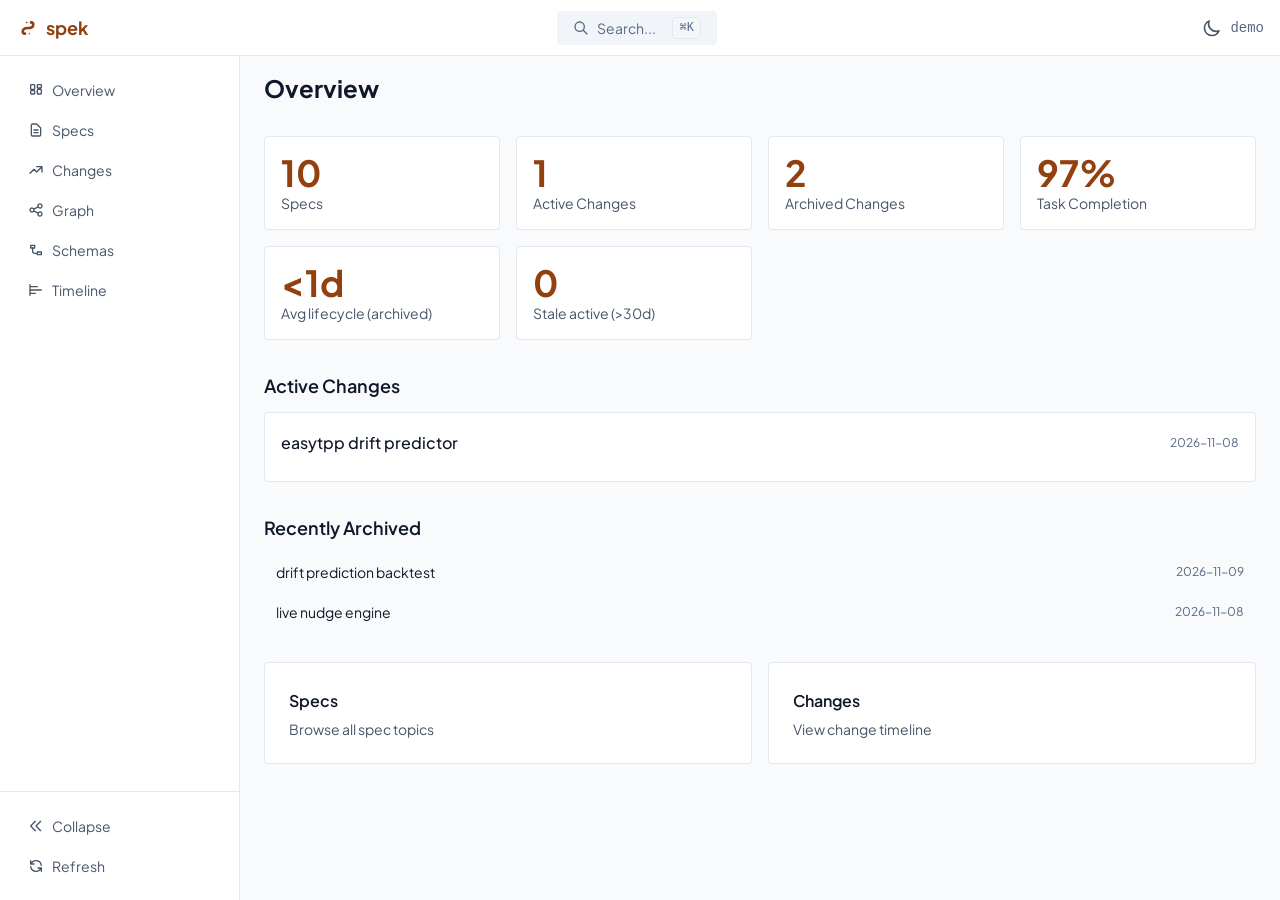
==== commit b62799a3: "Archive live-nudge-engine and sync its specs - 5 new capabilities in openspec/specs: call-detection," ====
--- a/docs/specs/index.html
+++ b/docs/specs/index.html
@@ -2532,7 +2532,7 @@
   </head>
   <body>
     <div id="root"></div>
-    <script>window.__DEMO_DATA__ = {"overview":{"specsCount":5,"changesCount":{"active":2,"archived":1},"taskStats":{"total":65,"completed":63}},"specs":[{"topic":"activity-labeling","path":"openspec/specs/activity-labeling/spec.md","historyCount":2},{"topic":"activity-timeline","path":"openspec/specs/activity-timeline/spec.md","historyCount":1},{"topic":"drift-detection","path":"openspec/specs/drift-detection/spec.md","historyCount":1},{"topic":"drift-prediction-evaluation","path":"openspec/specs/drift-prediction-evaluation/spec.md","historyCount":1},{"topic":"intent-context","path":"openspec/specs/intent-context/spec.md","historyCount":2}],"specDetails":{"activity-labeling":{"topic":"activity-labeling","content":"# activity-labeling Specification\n\n## Purpose\n\nLabels every timeline session with mode, purpose, project and alignment with the intended task, cheaply and explainably, so drift episodes can be identified and predictors can be scored.\n\n## Requirements\n\n### Requirement: Label every session on four dimensions\nEvery session SHALL receive a **mode** (creative / reactive / consuming), a **purpose** (lookup / reply / follow-link / browse, or n/a for non-web work such as coding), a **project** (a Sunsama channel or `none`), and an **alignment** with the intended task (on-task / supporting / off-task, or `no-intent` when there is none). Each label SHALL record its source (rule, cache, model or user) and, for model labels, its confidence.\n\n#### Scenario: Labeled session\n- **WHEN** labeling finishes\n- **THEN** every session has all four labels, each with a recorded source\n\n#### Scenario: Coding session purpose\n- **WHEN** a session is in Zed or a terminal on a project\n- **THEN** its purpose is `n/a`\n\n#### Scenario: No intent\n- **WHEN** a session has no intended task\n- **THEN** its alignment is `no-intent`, not off-task\n\n### Requirement: Apply labeling layers in order\nThe system SHALL try user-defined rules first, then previously stored labels for the same activity key, trimmed title and intended task, and only then the external classifier. A session labeled by an earlier layer SHALL NOT be sent to a later one.\n\n#### Scenario: Rule match\n- **WHEN** a session's activity key is `x.com/home` and a rule labels it consuming\n- **THEN** the session is labeled from the rule and no external request is made for its mode\n\n#### Scenario: Cache hit\n- **WHEN** a session matches a previously labeled activity key, trimmed title and intended task\n- **THEN** it reuses the stored labels without an external request\n\n### Requirement: Use the user's own definitions of modes\nThe mode options sent to the classifier SHALL carry the user's definitions: creative = writing, building or making something; reactive = replying, communicating or looking something up; consuming = scrolling feeds and browsing for novelty.\n\n#### Scenario: Definitions are user-editable\n- **WHEN** the user edits the definition of \"creative\" in configuration\n- **THEN** later classifier requests use the edited definition and the label cache distinguishes labels made under the old definition\n\n### Requirement: Route by the probability of the chosen label\nModel mode labels whose chosen option has probability ≥ 0.9 SHALL be accepted; 0.5 up to 0.9 SHALL be accepted and added to a review sample. Below 0.5, or when the classifier says nothing fits, the item SHALL go to the user's review queue and its mode SHALL stay unlabeled until answered. Thresholds SHALL be configurable.\n\n#### Scenario: Low probability\n- **WHEN** the classifier labels a YouTube session creative with probability 0.4\n- **THEN** the session appears in the user's review queue and its mode stays unlabeled until the user answers\n\n#### Scenario: User answer is reused\n- **WHEN** the user labels a queued session as consuming\n- **THEN** that answer is stored and applied to matching future sessions without another external request\n\n### Requirement: Pin the classifier version\nAll model labels in one backtest SHALL come from a single, explicitly named classifier version, recorded with each label together with a fingerprint of the prompt and options used.\n\n#### Scenario: Version recorded\n- **WHEN** a session is labeled by the classifier\n- **THEN** its label record includes the model version name and the prompt fingerprint\n\n### Requirement: Limit what leaves the Mac\nRequests to any external service SHALL contain only the allowed fields: activity key, path class, title trimmed to 80 characters, caption trimmed to 500 characters, previous activity key, Sunsama channel, and a trimmed task title. Screen text, full URLs, query strings, screenshots and HTML SHALL NEVER be sent. A channel-only mode SHALL omit task titles entirely.\n\n#### Scenario: Disallowed field\n- **WHEN** a request is built for a session whose source record contains full screen text and a URL with a query string\n- **THEN** the outgoing request contains neither the screen text nor the full URL\n\n#### Scenario: Channel-only mode\n- **WHEN** channel-only mode is on\n- **THEN** outgoing requests include the Sunsama channel but no task title\n\n### Requirement: Audit outbound requests\nEvery external request SHALL be written to a local audit log with time, destination and the exact fields sent.\n\n#### Scenario: Inspecting what was sent\n- **WHEN** the user opens the audit log after a labeling run\n- **THEN** each external request is listed with its destination and payload fields\n\n### Requirement: Keep secrets out of code and output\nAPI keys SHALL be read only from environment variables or a local, git-ignored environment file. They SHALL NOT appear in source files, logs, reports or the audit log.\n\n#### Scenario: Key missing\n- **WHEN** the classifier's API key is not set\n- **THEN** labeling stops before any external request, reports which variable is missing, and rule and cache labels already made are kept\n","relatedChanges":["live-nudge-engine","2026-11-08-drift-prediction-backtest"],"history":[{"slug":"live-nudge-engine","date":null,"timestamp":"2026-11-08T19:40:56-05:00","description":"live nudge engine","status":"active"},{"slug":"2026-11-08-drift-prediction-backtest","date":"2026-11-08","timestamp":"2026-11-08T19:40:56-05:00","description":"drift prediction backtest","status":"archived"}]},"activity-timeline":{"topic":"activity-timeline","content":"# activity-timeline Specification\n\n## Purpose\n\nCombines the user's local activity sources into one normalized, time-ordered timeline of sessions, so labeling, drift detection and prediction all work from the same record of what the user was doing.\n\n## Requirements\n\n### Requirement: Read local sources without modifying them\nThe system SHALL build the timeline from the jhammant Retrace database, the retrace.to database, and previously exported Sunsama and herdr logs, opening every source read-only and never writing to them.\n\n#### Scenario: Source databases are untouched\n- **WHEN** a timeline build completes\n- **THEN** the modification time and contents of both Retrace databases are unchanged\n\n#### Scenario: Missing source\n- **WHEN** one source is unavailable (e.g., the retrace.to database is absent)\n- **THEN** the build completes from the remaining sources and the build summary lists the missing source and the time range it would have covered\n\n### Requirement: Normalize records to activity keys\nThe system SHALL map every raw record to an activity key: domain plus path class for browser pages, the app for native apps, and app plus project for terminals and editors. Full URLs, query strings and screen text SHALL NOT appear in the activity key.\n\n#### Scenario: Browser page\n- **WHEN** a record has URL `https://www.linkedin.com/feed/?trk=nav`\n- **THEN** its activity key is `linkedin.com/feed`\n\n#### Scenario: Same site, different behavior\n- **WHEN** one record is on `linkedin.com/messaging/thread/123` and another on `linkedin.com/feed`\n- **THEN** they receive different activity keys (`linkedin.com/messaging` and `linkedin.com/feed`)\n\n#### Scenario: Native app\n- **WHEN** a record has bundle id `dev.zed.Zed` and no URL\n- **THEN** its activity key identifies the app (`zed`) plus its project when one is resolved\n\n### Requirement: Merge records into sessions\nThe system SHALL merge consecutive records with the same activity key into one session when the gap between them is under 30 seconds. Each session SHALL have a start time, end time, duration, activity key and contributing sources. Activity shorter than 3 seconds SHALL be kept as a transition, not a session.\n\n#### Scenario: Rapid records collapse\n- **WHEN** five records with key `x.com/home` occur 4–10 seconds apart\n- **THEN** the timeline contains one `x.com/home` session spanning all five\n\n#### Scenario: Brief blip\n- **WHEN** a 2-second record of `slack` sits between two `zed` records\n- **THEN** it is recorded as a transition and does not appear as a session\n\n### Requirement: Resolve overlapping sources by precedence\nWhen sources cover the same time span, the system SHALL keep a single session for that span, preferring sources with exact durations and then sources with more context fields. Visit-only sources without durations SHALL only refine which page a timed browser session was on.\n\n#### Scenario: Both Retraces cover the same minute\n- **WHEN** retrace.to and jhammant Retrace both record Chrome activity at the same time\n- **THEN** the timeline contains one session for that time, not two, and total time for that minute is not double-counted\n\n#### Scenario: Chrome history without durations\n- **WHEN** a Chrome history visit to `x.com/home` falls inside a timed Chrome session with no URL\n- **THEN** that session's activity key becomes `x.com/home`, and the visit itself adds no duration\n\n### Requirement: Store times consistently in the user's timezone context\nThe system SHALL store all session times as UTC and SHALL record the user's timezone (America/New_York) so hour-of-day and weekday are computed in local time.\n\n#### Scenario: Local hour derived correctly\n- **WHEN** a session starts at 18:46 UTC on 2026-11-08\n- **THEN** its local hour is 13 (1 PM, America/New_York)\n\n### Requirement: Reproducible builds\nRebuilding the timeline from the same source data SHALL produce identical sessions.\n\n#### Scenario: Rebuild is identical\n- **WHEN** the timeline is built twice from unchanged sources\n- **THEN** both builds contain the same sessions with the same keys, times and sources\n","relatedChanges":["2026-11-08-drift-prediction-backtest"],"history":[{"slug":"2026-11-08-drift-prediction-backtest","date":"2026-11-08","timestamp":"2026-11-08T19:40:56-05:00","description":"drift prediction backtest","status":"archived"}]},"drift-detection":{"topic":"drift-detection","content":"# drift-detection Specification\n\n## Purpose\n\nFinds drift episodes in a labeled timeline: purposeful visits to drift-prone sites that turn into off-task consuming activity. It also records what triggered each visit. These episodes are the ground truth that predictors are scored against.\n\n## Requirements\n\n### Requirement: Identify episode entries\nAn episode entry SHALL be any session on a drift-prone site whose purpose is lookup, reply or follow-link. The set of drift-prone sites SHALL be configurable and SHALL initially be LinkedIn, X and Instagram.\n\n#### Scenario: LinkedIn message reply\n- **WHEN** a session on `linkedin.com/messaging` has purpose `reply`\n- **THEN** an episode entry is created at that session's start\n\n#### Scenario: Aimless entry\n- **WHEN** a session on `x.com/home` has purpose `browse`\n- **THEN** no episode entry is created for it (it's consuming activity, not a purposeful visit)\n\n#### Scenario: Site added by user\n- **WHEN** the user adds `youtube.com` to the drift-prone list\n- **THEN** purposeful YouTube sessions become episode entries on the next run\n\n### Requirement: Classify episodes as drift or clean\nAn episode SHALL be a drift when, within 15 minutes after the entry session, at least 3 minutes of consuming activity that is off-task or has no intent occur before a return to work: an on-task or creative session lasting at least 60 seconds. Otherwise it is clean. Window, threshold and return length SHALL be configurable.\n\n#### Scenario: Reply then feed\n- **WHEN** the user replies on LinkedIn messaging for 2 minutes, then spends 6 minutes on `linkedin.com/feed` while the intended task is \"Client tests\"\n- **THEN** the episode is a drift\n\n#### Scenario: Reply then back to work\n- **WHEN** the user replies on LinkedIn for 2 minutes, then returns to Zed on the intended project\n- **THEN** the episode is a clean visit\n\n#### Scenario: Brief glance at the editor is not a return\n- **WHEN** the user replies on LinkedIn for 1 minute, glances at Zed for 20 seconds, then spends 6 minutes on `linkedin.com/feed` off-task\n- **THEN** the episode is a drift, because the 20-second Zed session is shorter than the 60-second return length\n\n#### Scenario: Feed is the task\n- **WHEN** the user browses the LinkedIn feed while the intended task is \"Alex re LI post\" and the feed session is labeled on-task\n- **THEN** that time does not count toward drift\n\n### Requirement: Record episode details\nEach episode SHALL record its entry time, site, purpose, intended task and source, outcome (drift or clean), minutes of drift, time from entry to the first drift session, and time until return to on-task work if any.\n\n#### Scenario: Drift episode record\n- **WHEN** an episode is classified as drift\n- **THEN** its record includes drift minutes and the time from entry to the first consuming session\n\n### Requirement: Record triggers\nEach episode SHALL list the triggers present at entry: a calendar meeting that ended within the previous 5 minutes, a notification within the previous 2 minutes, a terminal agent in working state, or none. Triggers SHALL be stored as features and SHALL NOT affect the drift or clean outcome.\n\n#### Scenario: After a meeting\n- **WHEN** an entry happens 3 minutes after a calendar meeting ended\n- **THEN** the episode lists the trigger `meeting-ended`\n\n#### Scenario: Waiting on an agent\n- **WHEN** an entry happens while the herdr log shows an agent in working state\n- **THEN** the episode lists the trigger `agent-working`\n\n### Requirement: Summarize episodes\nThe system SHALL produce a summary of episode counts, drift rate and total drift minutes, broken down by site, purpose, trigger, hour of day and weekday.\n\n#### Scenario: Summary by site\n- **WHEN** detection finishes\n- **THEN** the summary shows the drift rate for each drift-prone site\n","relatedChanges":["2026-11-08-drift-prediction-backtest"],"history":[{"slug":"2026-11-08-drift-prediction-backtest","date":"2026-11-08","timestamp":"2026-11-08T19:40:56-05:00","description":"drift prediction backtest","status":"archived"}]},"drift-prediction-evaluation":{"topic":"drift-prediction-evaluation","content":"# drift-prediction-evaluation Specification\n\n## Purpose\n\nCompares swappable drift predictors on the user's historical drift episodes, under identical conditions and without access to future data. It produces a report that decides which predictor the live nudge engine should use.\n\n## Requirements\n\n### Requirement: Common predictor contract\nEvery predictor SHALL accept the sessions that ended before a decision time, the decision time, the intended task, and the activity key of the session just starting at that time. It SHALL return a drift probability for the drift window, a ranked list of likely next activity keys with scores, a predictor identifier and the prediction latency. Predictors SHALL be selectable by name from configuration.\n\n#### Scenario: Arrival site is known\n- **WHEN** a predictor is queried at a LinkedIn messaging entry that started at 14:02 and has not ended\n- **THEN** it receives `linkedin.com/messaging` as the current activity key, and that session is not in its history\n\n#### Scenario: New predictor added\n- **WHEN** a new predictor that meets the contract is registered\n- **THEN** it can be evaluated with the same report and episodes, with no change to timeline, labeling or detection behavior\n\n### Requirement: Provide two predictors\nThe evaluation SHALL include BehaviorGPT and a local baseline that predicts from the user's own history using current activity, previous activity, hour of day and weekday.\n\n#### Scenario: Both predictors scored\n- **WHEN** an evaluation run completes\n- **THEN** the report contains results for both BehaviorGPT and the baseline on the same episodes\n\n### Requirement: No look-ahead\nAt each decision point, a predictor SHALL receive only sessions that ended before the decision time. Predictors trained on history SHALL use only data from weeks before the test week.\n\n#### Scenario: Future session withheld\n- **WHEN** a predictor is queried at an episode entry at 14:02\n- **THEN** the history it receives has no session that ends after 14:02\n\n#### Scenario: Rolling weeks\n- **WHEN** week 6 is being tested\n- **THEN** the baseline has been trained only on weeks 1–5\n\n### Requirement: Score at episode entries\nEach predictor SHALL be queried at every episode entry. Its drift probability SHALL be compared with the episode outcome.\n\n#### Scenario: Every episode scored\n- **WHEN** the test period contains 120 episodes\n- **THEN** each predictor produces 120 scored predictions, or the report lists the failed ones with reasons\n\n### Requirement: Report comparable metrics\nThe report SHALL include, per predictor and per test week:\n- ROC-AUC and PR-AUC;\n- precision and recall at a threshold that yields at most 5 nudges per working day;\n- median warning lead time;\n- false alarms per day;\n- mean prediction latency;\n- results by trigger type, hour of day, and intent source (timer / planned / calendar / recent-creative / none).\n\n#### Scenario: Breakdown by intent source\n- **WHEN** most episodes have intent source `recent-creative` or `none` and few have `timer`\n- **THEN** the report shows each predictor's metrics separately for each intent source, with the episode count for each\n\n#### Scenario: Threshold respects nudge budget\n- **WHEN** the report gives precision and recall for a predictor\n- **THEN** the threshold used produces no more than 5 predicted drifts per working day in the test period\n\n### Requirement: State a decision\nThe report SHALL recommend BehaviorGPT for live use only if it beats the baseline on PR-AUC in most test weeks with latency suitable for live nudges. Otherwise it SHALL recommend the baseline. Either way it SHALL state the reason.\n\n#### Scenario: Baseline wins\n- **WHEN** the baseline has higher PR-AUC in most test weeks\n- **THEN** the report recommends the baseline and records BehaviorGPT's results and the gap\n\n### Requirement: Evaluate prediction at trigger moments\nThe evaluation SHALL also score, separately, whether each predictor's drift probability at trigger moments (meeting ended, notification, agent working) anticipates a drift-prone visit before entry.\n\n#### Scenario: Pre-entry prediction\n- **WHEN** a meeting ends at 15:00 and the user enters LinkedIn at 15:02 and drifts\n- **THEN** the separate pre-entry analysis includes the prediction made at 15:00 and its outcome\n\n### Requirement: Degrade gracefully on predictor failure\nWhen a cloud predictor fails or times out for a decision point, the run SHALL record the failure and continue. Failures SHALL be reported per predictor and excluded from metrics, not counted as zeros.\n\n#### Scenario: BehaviorGPT outage\n- **WHEN** BehaviorGPT returns errors for 10 of 120 decision points\n- **THEN** the report shows 110 scored predictions for BehaviorGPT, lists 10 failures, and the baseline is still scored on all 120\n\n### Requirement: Same privacy limits for predictors\nData sent to any cloud predictor SHALL follow the same allowed-fields limits and audit logging as labeling.\n\n#### Scenario: BehaviorGPT request contents\n- **WHEN** the BehaviorGPT predictor sends a history\n- **THEN** it contains only activity keys and timestamps, and the request appears in the audit log\n","relatedChanges":["2026-11-08-drift-prediction-backtest"],"history":[{"slug":"2026-11-08-drift-prediction-backtest","date":"2026-11-08","timestamp":"2026-11-08T19:40:56-05:00","description":"drift prediction backtest","status":"archived"}]},"intent-context":{"topic":"intent-context","content":"# intent-context Specification\n\n## Purpose\n\nWorks out, for any moment, what the user was supposed to be doing (their intended task and project) and which project a terminal session belongs to, so actual activity can be compared with stated intent.\n\n## Requirements\n\n### Requirement: Resolve the intended task with a fallback order\nFor any timestamp, the system SHALL resolve intent from the first available source: a Sunsama timer session covering that time, then a Sunsama task planned for that slot, then a calendar event covering that time, then the most recent creative project within a configurable window (default 30 minutes), otherwise \"no intent\". Each result SHALL record its source.\n\n#### Scenario: Timer running\n- **WHEN** a Sunsama timer for \"Working on BehaviorNudge at Sundai\" covers 13:50 local time\n- **THEN** the intended task at 13:50 is that task, with source `timer`\n\n#### Scenario: No timer, planned slot\n- **WHEN** no timer is running at 14:15 and \"Jordan re product feedback\" is planned for 14:10–14:30\n- **THEN** the intended task at 14:15 is that task, with source `planned`\n\n#### Scenario: Calendar event, no Sunsama\n- **WHEN** there is no timer or planned task at 11:10, and the user's calendar has \"Client sync\" from 11:00 to 11:30\n- **THEN** the intended activity at 11:10 is \"Client sync\", with source `calendar`\n\n#### Scenario: Nothing planned\n- **WHEN** there is no timer, planned task or calendar event, and the user was in a creative session on project `behaviornudge` 10 minutes earlier\n- **THEN** the intended project is `behaviornudge`, with source `recent-creative`\n\n#### Scenario: Window is configurable\n- **WHEN** the recent-creative window is set to 60 minutes and the last creative session ended 45 minutes earlier\n- **THEN** that session's project is the intended project, whereas with the default 30-minute window the result is \"no intent\"\n\n#### Scenario: Sunsama not used that day\n- **WHEN** a day has no Sunsama timer sessions or planned tasks\n- **THEN** intent for that day is resolved from calendar and recent-creative sources without error, and the intent-source coverage report shows zero Sunsama coverage for that day\n\n### Requirement: Calendar data is provider-independent\nThe calendar source SHALL read timed events through a read-only source and SHALL use only calendars on a configurable allowlist, initially \"Nate Aune (natejaune)\". Events from other calendars and all-day events SHALL be ignored for intent and triggers. When the source reports declined events, they SHALL be ignored too.\n\n#### Scenario: All-day event ignored\n- **WHEN** an all-day \"Conference\" event covers a whole day\n- **THEN** it does not become the intended activity for moments on that day\n\n#### Scenario: Calendar not on the allowlist\n- **WHEN** an event on the \"Meditation\" calendar covers 07:00–07:20 and there is no timer or planned task\n- **THEN** that event is ignored, and intent at 07:10 falls through to recent creative work or \"no intent\"\n\n#### Scenario: Allowlisted calendar\n- **WHEN** an event on \"Nate Aune (natejaune)\" covers 11:00–11:30\n- **THEN** it is used as the intended activity for that time, with source `calendar`\n\n#### Scenario: Source without declined status\n- **WHEN** the calendar source does not report whether an event was declined\n- **THEN** the event is used as intent, and the intent-source coverage report notes that declined events could not be filtered\n\n### Requirement: Cap forgotten timers\nA timer session SHALL count as intent only while activity related to that task's project has been seen within the previous 45 minutes. After that, the moment SHALL resolve as if no timer were running.\n\n#### Scenario: Timer left running overnight\n- **WHEN** a timer runs from 15:00 to 08:11 the next day, and no related activity occurs after 15:40\n- **THEN** the timer counts as intent only until 16:25 (45 minutes after the last related activity)\n\n### Requirement: Report corrected time per task\nThe system SHALL report, for each timed Sunsama task, both the time Sunsama recorded and the capped time during which related activity was actually seen.\n\n#### Scenario: Inflated timer\n- **WHEN** Sunsama records 1,031 minutes on a task but related activity was seen for 25 of those minutes\n- **THEN** the report lists 1,031 recorded minutes and 25 corrected minutes for that task\n\n### Requirement: Resolve terminal project from the focused herdr pane\nFor live and logged terminal activity, the system SHALL take the project from the folder of herdr's focused pane, only while the terminal hosting herdr is the frontmost app. Terminal window titles SHALL NOT be used when herdr data is available.\n\n#### Scenario: Window title disagrees with herdr\n- **WHEN** Ghostty is frontmost, its window title says `parental-controls`, and herdr's focused pane is in `~/Developer/behaviornudge`\n- **THEN** the terminal project is `behaviornudge`\n\n#### Scenario: Terminal not frontmost\n- **WHEN** Chrome is frontmost while herdr still reports a focused pane in `behaviornudge`\n- **THEN** the current project is not taken from herdr\n\n### Requirement: Map folders to projects\nThe system SHALL map a git worktree folder to its main repository, and a repository to a Sunsama channel through a user-editable mapping. Unmapped repositories SHALL resolve to their repository name.\n\n#### Scenario: Worktree folder\n- **WHEN** the focused folder is a worktree named `worktree-lucky-meadow-8c6c` of repository `personal-ai-os`\n- **THEN** the project resolves to `personal-ai-os` (or its mapped Sunsama channel)\n\n### Requirement: Resolve historical terminal projects best-effort\nFor terminal activity recorded before herdr logs exist, the system SHALL infer the project from captured screen text and captions matched against known repository names, and SHALL mark such projects as inferred.\n\n#### Scenario: Old terminal session\n- **WHEN** a terminal session from October has no herdr log, and its captured text names `newenglandmusic`\n- **THEN** its project is `newenglandmusic`, marked as inferred\n\n### Requirement: Log live context going forward\nThe system SHALL provide a read-only logger that records, with timestamps, herdr focus changes, folder changes and agent status changes (working / idle / done) as they happen, and the Sunsama active timer at least every 30 seconds, to a local file.\n\n#### Scenario: Agent starts working\n- **WHEN** a herdr agent's status changes from idle to working\n- **THEN** the log gains an entry with the time, pane, folder and new status within a few seconds\n\n#### Scenario: Logger never changes anything\n- **WHEN** the logger runs\n- **THEN** it makes no change to herdr, Sunsama or Retrace state\n","relatedChanges":["live-nudge-engine","2026-11-08-drift-prediction-backtest"],"history":[{"slug":"live-nudge-engine","date":null,"timestamp":"2026-11-08T19:40:56-05:00","description":"live nudge engine","status":"active"},{"slug":"2026-11-08-drift-prediction-backtest","date":"2026-11-08","timestamp":"2026-11-08T19:40:56-05:00","description":"drift prediction backtest","status":"archived"}]}},"changes":{"active":[{"slug":"live-nudge-engine","date":null,"timestamp":"2026-11-08T19:40:56-05:00","createdDate":"2026-11-08","archivedDate":null,"description":"live nudge engine","status":"active","hasProposal":true,"hasDesign":true,"hasTasks":true,"hasSpecs":true,"artifactCount":4,"schema":"spec-driven","defaultSchema":"spec-driven","taskStats":{"total":28,"completed":26}},{"slug":"easytpp-drift-predictor","date":null,"timestamp":"2026-11-08T14:49:36-05:00","createdDate":"2026-11-08","archivedDate":null,"description":"easytpp drift predictor","status":"active","hasProposal":true,"hasDesign":false,"hasTasks":false,"hasSpecs":false,"artifactCount":1,"schema":"spec-driven","defaultSchema":"spec-driven","taskStats":null}],"archived":[{"slug":"2026-11-08-drift-prediction-backtest","date":"2026-11-08","timestamp":"2026-11-08T19:40:56-05:00","createdDate":"2026-11-08","archivedDate":"2026-11-08","description":"drift prediction backtest","status":"archived","hasProposal":true,"hasDesign":true,"hasTasks":true,"hasSpecs":true,"artifactCount":4,"schema":"spec-driven","defaultSchema":"spec-driven","taskStats":{"total":37,"completed":37}}],"defaultSchema":"spec-driven"},"changeDetails":{"live-nudge-engine":{"slug":"live-nudge-engine","status":"active","createdDate":"2026-11-08","archivedDate":null,"schema":"spec-driven","defaultSchema":"spec-driven","artifacts":[{"id":"tasks","title":"Tasks","kind":"tasks","file":"tasks.md","tasks":{"total":28,"completed":26,"sections":[{"title":"1. Configuration and stores","tasks":[{"text":"1.1 Add a `[nudge]` section to `behaviornudge.example.toml`: enabled; delays (arrival 20 s, purpose-done 30 s, off-task 8 min, in-call 30 s, agent 2 min); cooldown 15 min; daily budget 8; quiet hours; snooze 30 min; sounds per type (arrival Tink, purpose-done Glass, off-task Sosumi, agent Pop, in-call none); the call allowlist and 45 s end grace; too-soon factor 1.5 and cap 4.0. Add matching defaults in the loader; verify with a config test that defaults load and a user override takes effect","completed":true},{"text":"1.2 Create the nudge store (`data/nudges.sqlite`: `nudges`, `adjustments`, `suppressions`, `state`) with a small Python API; verify with unit tests for insert, update-outcome, and state round-trips","completed":true}]},{"title":"2. Native helper app (Swift)","tasks":[{"text":"2.1 Add `helper/` Swift sources with a JSON-lines stdin/stdout loop (`ping` → `pong`, `ready` on start) and a `behaviornudge helper build` command that compiles with `swiftc`, assembles `data/helper/BehaviorNudgeHelper.app` (`Info.plist`: `com.behaviornudge.helper`, `LSUIElement`), signs it ad hoc, and rebuilds only when the source hash changes; verify that the build succeeds, `codesign -dv` shows the bundle id, and a ping round-trips","completed":true},{"text":"2.2 Implement notifications: request authorization (report `authorized` in `ready`), register the category with the four actions (back_to_task, too_soon, legit, snooze), handle `notify` with title, body and per-type sound (system sound name, bundled file, or none) and `withdraw`, and emit `action` and `dismissed` events; verify with `behaviornudge nudge test off-task`, which shows a notification with buttons, plays Sosumi, and prints the clicked action","completed":true},{"text":"2.3 Implement call detection (CoreAudio per-process `IsRunningInput` matched against the configured allowlist by bundle-id prefix, checked every 2 s, credited to jhammant/maccap in a source comment and the README) and emit `calls` on change, with no audio opened; verify on a real Zoom or Meet call that `calls` reports the app, and that dictation or a non-allowlisted app does not","completed":true},{"text":"2.4 Emit `front_app` on NSWorkspace activation and `idle` (seconds idle, screen locked) every 10 s; verify by switching apps and locking the screen while watching the helper's output","completed":false}]},{"title":"3. Python helper client","tasks":[{"text":"3.1 Implement `HelperClient`: spawn the helper binary, send commands, dispatch events to callbacks, restart on exit (backoff, logged), and expose `authorized`; verify with tests against a fake helper script that echoes events and is killed mid-test (the client restarts it within 10 s)","completed":true}]},{"title":"4. Labeling precedence (modified `activity-labeling`)","tasks":[{"text":"4.1 Make user labels (review answers and Legit-task feedback, source `user`) take precedence over rules in `label_all` and the live labeler; rule → cache → Jev otherwise unchanged; verify with the \"User label overrides a rule\" scenario test and by re-running the existing labeling tests","completed":true}]},{"title":"5. Calls in the context log (modified `intent-context`)","tasks":[{"text":"5.1 Track call state in the engine from helper `calls` events with the 45 s end grace; write `call_start` (app, meeting name from the overlapping allowlisted calendar event, or the app name) and `call_end` entries to the context log; verify with tests for brief mutes (no split), naming from the calendar, and the log entries","completed":true}]},{"title":"6. Live activity tracking","tasks":[{"text":"6.1 Implement the browser URL poller (AppleScript for Chrome, Safari, Arc, Brave; 2 s while a browser is frontmost, 5 s on battery; Firefox falls back to the app key) and turn front-app and URL changes into `Record`s; verify with tests using a fake osascript runner, and live by switching tabs (key updates within 5 s)","completed":true},{"text":"6.2 Build incremental live sessions with the existing key and merge rules, terminal project from the herdr focus index, and labels from user labels → rules → cache, queuing unknown activities for background Jev labeling through the egress gate when enabled; verify that a live session on `x.com/home` gets the same labels as `label_all`, and that a new site is tracked immediately with no mode","completed":true},{"text":"6.3 Resolve live intent from the TimerPoller (capped), today's Sunsama timeboxes (via `sunsama_mcp`, refreshed every 5 min), calendar spans (`retrace-calendar 1`, allowlist, every 5 min), and recent creative live sessions; verify the \"Timer started mid-session\" and \"Calendar block in progress\" scenarios with fakes","completed":true},{"text":"6.4 Pause accumulation while idle over 5 min or locked; verify with a test that off-task time doesn't grow during a locked period","completed":true}]},{"title":"7. Nudge rules","tasks":[{"text":"7.1 Implement the per-stretch state machine for arrival, purpose-done, off-task, in-call and agent-working, with effective delays = default × adjustment multiplier and precedence in-call > purpose-done > arrival > agent > off-task; verify with tests for every nudge-rules scenario (including \"Site is the task\", \"No intent\" and \"Call with no calendar event\")","completed":true},{"text":"7.2 Implement the gates (global switch → quiet hours → snooze → legit suppression → cooldown → budget), logging the first failing gate as the suppression reason; verify with tests for budget used, snooze and quiet hours","completed":true},{"text":"7.3 Submit shadow predictions at every moment (2-thread pool, 3 s timeout, baseline fallback, egress gate), storing the score asynchronously; verify that a timing-out fake predictor never delays a nudge and that the error is logged","completed":true}]},{"title":"8. Delivery content","tasks":[{"text":"8.1 Build notification content (title per type; body naming the task at hand and its source: timer, timebox, calendar, call, agent project) and pick the configured sound per type (in-call silent by default); verify with unit tests for each type and the \"Timer task named\" scenario","completed":true},{"text":"8.2 Report denied notification permission in the log and `nudge status`, with guidance to enable Alerts style for always-visible buttons; verify by testing the status output with `authorized=false`","completed":true}]},{"title":"9. Feedback","tasks":[{"text":"9.1 Apply actions: too_soon (×1.5, cap 4.0 for type + site + intent source), back_to_task (10% toward 1.0), legit (suppression plus a user on-task label in `LabelStore`), snooze (30 min), dismissed and ignored; verify with tests for each spec scenario (the 8 → 12 minute example, legit suppressing future nudges, snooze expiry)","completed":true},{"text":"9.2 Record outcomes 5 and 15 minutes after each fired nudge (returned to a ≥60 s on-task or creative session, kept consuming, other work); verify with a simulated timeline test","completed":true},{"text":"9.3 Add `nudge feedback list` and `nudge feedback reset \u003cid>` (undo adjustments and legit suppressions, removing the user label); verify with the \"Undo a legit-task suppression\" scenario","completed":true},{"text":"9.4 Add `nudge stats`: per type and overall fired, actions, return-to-work within 5 min, and shadow ROC-AUC against outcomes; verify on a seeded nudge store with hand-computed expected numbers","completed":true}]},{"title":"7b. Feed-landing arrival (added by user request)","tasks":[{"text":"7b.1 Fire the arrival nudge 45 s (`feed_arrival_delay_s`, adjustable by Too soon) after landing directly on a drift-prone site's consuming page while a known, unaligned intent exists; consuming time on the same site adds up across feed/post hops; content says which feed; verify with the \"Landing straight on the feed\" and \"Feed hopping\" scenario tests","completed":true},{"text":"7b.2 In-call nudge also counts reactive activity on drift-prone sites (LinkedIn/X/Instagram messages), not call/team chat or work tools, and fires once per away-stretch within a call (reset after 60 s back in the call or at work); verify with the in-call scenario tests","completed":true},{"text":"7b.3 Add `calls_silence_others` (default true); when false, other nudges may fire during calls, and every nudge during a call plays no sound; verify with the \"Other nudges allowed during calls, silently\" scenario test","completed":true}]},{"title":"10. Engine and live run","tasks":[{"text":"10.1 Implement `behaviornudge nudge run` wiring the helper client, URL poller, herdr subscriber, TimerPoller, calendar refresher, tracker, rules, delivery, feedback and shadow predictor in one process (also writing the context log), plus `nudge status`, `nudge on` / `nudge off` and `nudge snooze N`; verify that `nudge run` starts cleanly, `status` shows helper authorized, the current intent and budget, and Ctrl-C exits cleanly","completed":true},{"text":"10.2 Live check: with a Sunsama timer running, reply on LinkedIn messaging and then open the feed (expect arrival, then purpose-done); click Too soon and confirm the adjusted wait in `nudge feedback list`; join a short call and browse (expect a silent in-call nudge); confirm every outbound request in `data/audit.jsonl` has only allowed fields","completed":false},{"text":"10.3 Document `nudge run`, controls, sounds, feedback and stats in the README (crediting jhammant/maccap), and verify the documented commands run as written","completed":true}]}]},"content":"# Tasks\n\nOrdering note: group 2 proves the riskiest piece (a native notification with buttons and a reported click) before the engine is built on it. Groups 3–9 build the engine; group 10 runs it live.\n\n## 1. Configuration and stores\n\n- [x] 1.1 Add a `[nudge]` section to `behaviornudge.example.toml`: enabled; delays (arrival 20 s, purpose-done 30 s, off-task 8 min, in-call 30 s, agent 2 min); cooldown 15 min; daily budget 8; quiet hours; snooze 30 min; sounds per type (arrival Tink, purpose-done Glass, off-task Sosumi, agent Pop, in-call none); the call allowlist and 45 s end grace; too-soon factor 1.5 and cap 4.0. Add matching defaults in the loader; verify with a config test that defaults load and a user override takes effect\n- [x] 1.2 Create the nudge store (`data/nudges.sqlite`: `nudges`, `adjustments`, `suppressions`, `state`) with a small Python API; verify with unit tests for insert, update-outcome, and state round-trips\n\n## 2. Native helper app (Swift)\n\n- [x] 2.1 Add `helper/` Swift sources with a JSON-lines stdin/stdout loop (`ping` → `pong`, `ready` on start) and a `behaviornudge helper build` command that compiles with `swiftc`, assembles `data/helper/BehaviorNudgeHelper.app` (`Info.plist`: `com.behaviornudge.helper`, `LSUIElement`), signs it ad hoc, and rebuilds only when the source hash changes; verify that the build succeeds, `codesign -dv` shows the bundle id, and a ping round-trips\n- [x] 2.2 Implement notifications: request authorization (report `authorized` in `ready`), register the category with the four actions (back_to_task, too_soon, legit, snooze), handle `notify` with title, body and per-type sound (system sound name, bundled file, or none) and `withdraw`, and emit `action` and `dismissed` events; verify with `behaviornudge nudge test off-task`, which shows a notification with buttons, plays Sosumi, and prints the clicked action\n- [x] 2.3 Implement call detection (CoreAudio per-process `IsRunningInput` matched against the configured allowlist by bundle-id prefix, checked every 2 s, credited to jhammant/maccap in a source comment and the README) and emit `calls` on change, with no audio opened; verify on a real Zoom or Meet call that `calls` reports the app, and that dictation or a non-allowlisted app does not\n- [ ] 2.4 Emit `front_app` on NSWorkspace activation and `idle` (seconds idle, screen locked) every 10 s; verify by switching apps and locking the screen while watching the helper's output\n\n## 3. Python helper client\n\n- [x] 3.1 Implement `HelperClient`: spawn the helper binary, send commands, dispatch events to callbacks, restart on exit (backoff, logged), and expose `authorized`; verify with tests against a fake helper script that echoes events and is killed mid-test (the client restarts it within 10 s)\n\n## 4. Labeling precedence (modified `activity-labeling`)\n\n- [x] 4.1 Make user labels (review answers and Legit-task feedback, source `user`) take precedence over rules in `label_all` and the live labeler; rule → cache → Jev otherwise unchanged; verify with the \"User label overrides a rule\" scenario test and by re-running the existing labeling tests\n\n## 5. Calls in the context log (modified `intent-context`)\n\n- [x] 5.1 Track call state in the engine from helper `calls` events with the 45 s end grace; write `call_start` (app, meeting name from the overlapping allowlisted calendar event, or the app name) and `call_end` entries to the context log; verify with tests for brief mutes (no split), naming from the calendar, and the log entries\n\n## 6. Live activity tracking\n\n- [x] 6.1 Implement the browser URL poller (AppleScript for Chrome, Safari, Arc, Brave; 2 s while a browser is frontmost, 5 s on battery; Firefox falls back to the app key) and turn front-app and URL changes into `Record`s; verify with tests using a fake osascript runner, and live by switching tabs (key updates within 5 s)\n- [x] 6.2 Build incremental live sessions with the existing key and merge rules, terminal project from the herdr focus index, and labels from user labels → rules → cache, queuing unknown activities for background Jev labeling through the egress gate when enabled; verify that a live session on `x.com/home` gets the same labels as `label_all`, and that a new site is tracked immediately with no mode\n- [x] 6.3 Resolve live intent from the TimerPoller (capped), today's Sunsama timeboxes (via `sunsama_mcp`, refreshed every 5 min), calendar spans (`retrace-calendar 1`, allowlist, every 5 min), and recent creative live sessions; verify the \"Timer started mid-session\" and \"Calendar block in progress\" scenarios with fakes\n- [x] 6.4 Pause accumulation while idle over 5 min or locked; verify with a test that off-task time doesn't grow during a locked period\n\n## 7. Nudge rules\n\n- [x] 7.1 Implement the per-stretch state machine for arrival, purpose-done, off-task, in-call and agent-working, with effective delays = default × adjustment multiplier and precedence in-call > purpose-done > arrival > agent > off-task; verify with tests for every nudge-rules scenario (including \"Site is the task\", \"No intent\" and \"Call with no calendar event\")\n- [x] 7.2 Implement the gates (global switch → quiet hours → snooze → legit suppression → cooldown → budget), logging the first failing gate as the suppression reason; verify with tests for budget used, snooze and quiet hours\n- [x] 7.3 Submit shadow predictions at every moment (2-thread pool, 3 s timeout, baseline fallback, egress gate), storing the score asynchronously; verify that a timing-out fake predictor never delays a nudge and that the error is logged\n\n## 8. Delivery content\n\n- [x] 8.1 Build notification content (title per type; body naming the task at hand and its source: timer, timebox, calendar, call, agent project) and pick the configured sound per type (in-call silent by default); verify with unit tests for each type and the \"Timer task named\" scenario\n- [x] 8.2 Report denied notification permission in the log and `nudge status`, with guidance to enable Alerts style for always-visible buttons; verify by testing the status output with `authorized=false`\n\n## 9. Feedback\n\n- [x] 9.1 Apply actions: too_soon (×1.5, cap 4.0 for type + site + intent source), back_to_task (10% toward 1.0), legit (suppression plus a user on-task label in `LabelStore`), snooze (30 min), dismissed and ignored; verify with tests for each spec scenario (the 8 → 12 minute example, legit suppressing future nudges, snooze expiry)\n- [x] 9.2 Record outcomes 5 and 15 minutes after each fired nudge (returned to a ≥60 s on-task or creative session, kept consuming, other work); verify with a simulated timeline test\n- [x] 9.3 Add `nudge feedback list` and `nudge feedback reset \u003cid>` (undo adjustments and legit suppressions, removing the user label); verify with the \"Undo a legit-task suppression\" scenario\n- [x] 9.4 Add `nudge stats`: per type and overall fired, actions, return-to-work within 5 min, and shadow ROC-AUC against outcomes; verify on a seeded nudge store with hand-computed expected numbers\n\n## 7b. Feed-landing arrival (added by user request)\n\n- [x] 7b.1 Fire the arrival nudge 45 s (`feed_arrival_delay_s`, adjustable by Too soon) after landing directly on a drift-prone site's consuming page while a known, unaligned intent exists; consuming time on the same site adds up across feed/post hops; content says which feed; verify with the \"Landing straight on the feed\" and \"Feed hopping\" scenario tests\n\n- [x] 7b.2 In-call nudge also counts reactive activity on drift-prone sites (LinkedIn/X/Instagram messages), not call/team chat or work tools, and fires once per away-stretch within a call (reset after 60 s back in the call or at work); verify with the in-call scenario tests\n\n- [x] 7b.3 Add `calls_silence_others` (default true); when false, other nudges may fire during calls, and every nudge during a call plays no sound; verify with the \"Other nudges allowed during calls, silently\" scenario test\n\n## 10. Engine and live run\n\n- [x] 10.1 Implement `behaviornudge nudge run` wiring the helper client, URL poller, herdr subscriber, TimerPoller, calendar refresher, tracker, rules, delivery, feedback and shadow predictor in one process (also writing the context log), plus `nudge status`, `nudge on` / `nudge off` and `nudge snooze N`; verify that `nudge run` starts cleanly, `status` shows helper authorized, the current intent and budget, and Ctrl-C exits cleanly\n- [ ] 10.2 Live check: with a Sunsama timer running, reply on LinkedIn messaging and then open the feed (expect arrival, then purpose-done); click Too soon and confirm the adjusted wait in `nudge feedback list`; join a short call and browse (expect a silent in-call nudge); confirm every outbound request in `data/audit.jsonl` has only allowed fields\n- [x] 10.3 Document `nudge run`, controls, sounds, feedback and stats in the README (crediting jhammant/maccap), and verify the documented commands run as written\n\n## Workflow follow-up\n\n- Live with the defaults for a week, review `nudge stats`, then decide about auto-start at login (design open question).\n- Phase 2 change: \"save for later\" actions (ReadingQueue, Raindrop, Readwise).\n- Archive the change once implementation and review are done.\n"},{"id":"specs","title":"Specs","kind":"specs","specs":[{"topic":"activity-labeling","content":"# Spec Delta\n\n## MODIFIED Requirements\n\n### Requirement: Apply labeling layers in order\nThe system SHALL apply the user's own labels first (review-queue answers and feedback such as \"Legit task\"), then rules, then stored labels for the same activity key, trimmed title and intended task, and only then the external classifier. A session labeled by an earlier layer SHALL NOT be sent to a later one.\n\n#### Scenario: Rule match\n- **WHEN** a session's activity key is `x.com/home` and a rule labels it consuming\n- **THEN** the session is labeled from the rule and no external request is made for its mode\n\n#### Scenario: Cache hit\n- **WHEN** a session matches a previously labeled activity key, trimmed title and intended task\n- **THEN** it reuses the stored labels without an external request\n\n#### Scenario: User label overrides a rule\n- **WHEN** a rule would label `linkedin.com/feed` off-task during \"Prepare outreach list\", but the user marked it **Legit task** for that intent\n- **THEN** the session is labeled on-task from the user's label\n"},{"topic":"call-detection","content":"# Spec Delta\n\n## Purpose\n\nTells the engine when the user is in a call, from which call apps are using the microphone, without recording or listening to any audio. Meetings can then be treated as the intent and losing presence in them can be nudged.\n\n## ADDED Requirements\n\n### Requirement: Detect calls from microphone use by call apps\nThe system SHALL consider a call active when a process on the call-app allowlist is capturing microphone input, checking at least every 2 seconds. A call SHALL be considered ended 45 seconds after the last such process stops, so brief mutes don't split one call.\n\n#### Scenario: Zoom call starts\n- **WHEN** Zoom starts capturing the microphone\n- **THEN** within 5 seconds the call state is active with app Zoom\n\n#### Scenario: Muting briefly\n- **WHEN** the user mutes for 20 seconds during a call\n- **THEN** the call stays active\n\n#### Scenario: Dictation is not a call\n- **WHEN** a non-allowlisted app (e.g. a dictation tool) uses the microphone\n- **THEN** no call is detected\n\n### Requirement: Never record audio\nCall detection SHALL only read which processes are capturing input. It SHALL NOT open, record, store or transmit any audio.\n\n#### Scenario: Detection only\n- **WHEN** a call is detected\n- **THEN** no audio stream is opened and no audio data exists on disk\n\n### Requirement: Configurable call-app allowlist\nThe allowlist SHALL default to Zoom, Teams, Slack, FaceTime, WhatsApp, Webex, Discord and the supported browsers (for Meet and similar), matched by bundle-id prefix. The user SHALL be able to add or remove entries.\n\n#### Scenario: Adding an app\n- **WHEN** the user adds `com.example.callapp` to the allowlist\n- **THEN** microphone use by that app counts as a call\n\n### Requirement: Name the meeting when possible\nWhile a call is active, the system SHALL attach the overlapping allowlisted calendar event's title, if any, as the call's name.\n\n#### Scenario: Scheduled meeting\n- **WHEN** a call is active during the calendar event \"New England Music project\"\n- **THEN** the call's name is \"New England Music project\"\n"},{"topic":"intent-context","content":"# Spec Delta\n\n## MODIFIED Requirements\n\n### Requirement: Log live context going forward\nThe system SHALL provide a read-only logger that records, with timestamps, herdr focus changes, folder changes and agent status changes (working / idle / done) as they happen, the Sunsama active timer at least every 30 seconds, and call start and end events from call detection, to a local file.\n\n#### Scenario: Agent starts working\n- **WHEN** a herdr agent's status changes from idle to working\n- **THEN** the log gains an entry with the time, pane, folder and new status within a few seconds\n\n#### Scenario: Logger never changes anything\n- **WHEN** the logger runs\n- **THEN** it makes no change to herdr, Sunsama or Retrace state\n\n#### Scenario: Call recorded in the log\n- **WHEN** a Zoom call starts and ends\n- **THEN** the log gains a call-start entry with the app and meeting name, and a call-end entry, each with its time\n"},{"topic":"live-activity-tracking","content":"# Spec Delta\n\n## Purpose\n\nKeeps a real-time picture of what the user is doing: the front app, the active browser page, the terminal project, call state and intent. It produces live sessions labeled with the same activity keys, labels and intent rules as the backtest, so nudge rules can react within seconds.\n\n## ADDED Requirements\n\n### Requirement: Observe the current activity within seconds\nThe system SHALL detect the front app on every app switch and the active browser tab's URL at least every 2 seconds while a supported browser is frontmost. It SHALL update the current activity key within 5 seconds of a change.\n\n#### Scenario: Landing on LinkedIn messages\n- **WHEN** the user switches Chrome tabs from Zed docs to `https://www.linkedin.com/messaging/thread/1/`\n- **THEN** within 5 seconds the current activity key is `linkedin.com/messaging`\n\n#### Scenario: Unsupported browser\n- **WHEN** the front app is a browser whose URL cannot be read\n- **THEN** the current activity key is the browser app (e.g. `firefox`) and no error interrupts tracking\n\n### Requirement: Use the same keys, labels and intent as the backtest\nLive sessions SHALL be keyed, merged and labeled with the same activity-key rules, session rules, labeling layers and intent resolution as the historical timeline, so live nudges and backtests agree.\n\n#### Scenario: Live label matches backtest label\n- **WHEN** a live session on `x.com/home` is labeled\n- **THEN** it receives the same mode and purpose the backtest labeler would give that activity\n\n### Requirement: Resolve live intent from current sources\nLive intent SHALL use the Sunsama active timer (polled), the Sunsama timebox or allowlisted calendar event covering now, then recent creative work. The current intent and its source SHALL be available to nudge rules.\n\n#### Scenario: Timer started mid-session\n- **WHEN** the user starts a Sunsama timer for \"Client tests\"\n- **THEN** within 30 seconds the live intent is \"Client tests\" with source `timer`\n\n#### Scenario: Calendar block in progress\n- **WHEN** no timer runs and the calendar block \"Deep Work — Client Projects\" covers now\n- **THEN** the live intent is that block with source `calendar`\n\n### Requirement: Label unknown activities without blocking\nActivities with no rule, cached or user label SHALL be tracked immediately with no mode. When the Jev layer is enabled, they SHALL be labeled in the background through the egress gate, and the label SHALL apply once it arrives.\n\n#### Scenario: New site\n- **WHEN** the user opens a site never seen before\n- **THEN** tracking continues at once, no nudge depends on its mode until a label exists, and a background label request is queued\n\n### Requirement: Track only while the Mac is in use\nThe system SHALL pause tracking and rules while the screen is locked, asleep, or idle for more than 5 minutes, and resume on activity.\n\n#### Scenario: Screen locked\n- **WHEN** the screen locks with `x.com/home` frontmost\n- **THEN** no off-task time accumulates while locked\n"},{"topic":"nudge-delivery","content":"# Spec Delta\n\n## Purpose\n\nDelivers nudges as native macOS notifications from a small helper app. Each one names the task at hand, plays a sound chosen for that kind of nudge, offers feedback buttons, and reports the user's choice back to the engine.\n\n## ADDED Requirements\n\n### Requirement: Native notification with the task at hand\nEach nudge SHALL appear as a macOS notification from an app named \"behaviornudge\". The title SHALL state what happened (\"8 min on X\") and the body SHALL name the task at hand and its source (Sunsama timer, Sunsama timebox, calendar block, call, or agent project).\n\n#### Scenario: Timer task named\n- **WHEN** a purpose-done nudge fires with intent \"Client tests\" from the Sunsama timer\n- **THEN** the notification body names \"Client tests\" and says it is the current Sunsama task\n\n### Requirement: Feedback buttons\nEach notification SHALL offer actions: **Back to task**, **Too soon**, **Legit task**, and **Snooze 30 min**. Clicking one SHALL report the nudge id and action to the engine. Clicking the notification body SHALL count as acknowledging it.\n\n#### Scenario: Button clicked\n- **WHEN** the user clicks **Too soon** on nudge 42\n- **THEN** the engine receives `action: too_soon` for nudge 42 within a few seconds\n\n#### Scenario: Notification dismissed\n- **WHEN** the user dismisses the notification without choosing an action\n- **THEN** the engine records the nudge as dismissed\n\n### Requirement: Sounds per nudge type\nEach nudge type (arrival, purpose-done, off-task, in-call, agent-working) SHALL play a configurable sound: a macOS system sound name, a sound file, or none. In-call nudges SHALL default to no sound so other participants don't hear them.\n\n#### Scenario: Silent in calls\n- **WHEN** an in-call nudge fires with default settings\n- **THEN** the notification appears without a sound\n\n#### Scenario: Custom sound\n- **WHEN** the user sets the off-task sound to `Sosumi`\n- **THEN** off-task nudges play Sosumi\n\n### Requirement: System-level control\nBecause nudges come from their own app, the user SHALL be able to turn them off, change their style, or silence them in System Settings → Notifications → behaviornudge, and macOS Focus modes SHALL apply. The engine SHALL detect when notification permission is denied and report it rather than failing silently.\n\n#### Scenario: Permission denied\n- **WHEN** notification permission for behaviornudge is off\n- **THEN** the engine logs that nudges cannot be shown and `behaviornudge nudge status` reports it\n\n### Requirement: Engine–helper protocol\nThe engine and helper SHALL exchange newline-delimited JSON over the helper's standard input and output: the engine sends `notify` and `withdraw` commands; the helper sends `ready`, `action`, `dismissed`, `front_app` and `calls` events. If the helper exits, the engine SHALL restart it and SHALL NOT crash.\n\n#### Scenario: Helper restarted\n- **WHEN** the helper process is killed\n- **THEN** the engine restarts it within 10 seconds and logs the restart\n"},{"topic":"nudge-feedback","content":"# Spec Delta\n\n## Purpose\n\nTurns the user's reactions to nudges into improvements: waits grow where nudges came too soon, legitimate activities stop being nudged and get labeled correctly, and every nudge's outcome becomes ground truth for measuring how well nudging works.\n\n## ADDED Requirements\n\n### Requirement: Record every nudge and its outcome\nEvery nudge moment SHALL be logged with its type, time, activity key, intent and source, whether it fired or was suppressed (and why), the shadow predictor score, the user's action if any, and what happened in the following 15 minutes (returned to work within N minutes, kept consuming, or switched to other work).\n\n#### Scenario: Ignored nudge\n- **WHEN** a nudge fires, the user takes no action, and keeps scrolling for 10 minutes\n- **THEN** the log records the nudge as ignored with the outcome \"kept consuming\"\n\n### Requirement: \"Too soon\" lengthens the wait in that context\nA **Too soon** action SHALL multiply that moment's delay (or threshold) for that context, meaning moment type plus site plus intent source, by a factor (default 1.5, capped at 4× the default). **Back to task** SHALL move it 10% back toward the default.\n\n#### Scenario: Off-task too soon\n- **WHEN** the user clicks **Too soon** on an 8-minute off-task nudge on `youtube.com/watch` during a calendar block\n- **THEN** the next off-task nudge in that context waits 12 minutes\n\n### Requirement: \"Legit task\" corrects labels and suppresses nudges\nA **Legit task** action SHALL store a user label marking that activity as on-task for that intent. It SHALL suppress future nudges for that activity and intent, and future backtests SHALL label that situation on-task.\n\n#### Scenario: Feed research is legit\n- **WHEN** the user clicks **Legit task** on a nudge for `linkedin.com/feed` during \"Prepare outreach list\"\n- **THEN** no further nudges fire for `linkedin.com/feed` during that task, and the label store holds an on-task user label for it\n\n### Requirement: Snooze\nA **Snooze 30 min** action SHALL suppress all nudges for 30 minutes (configurable). The snooze SHALL be visible in `behaviornudge nudge status`.\n\n#### Scenario: Snooze expires\n- **WHEN** 30 minutes pass after a snooze\n- **THEN** nudges can fire again\n\n### Requirement: Feedback can be reviewed and undone\nThe user SHALL be able to list adjusted waits and legit-task suppressions and reset any of them from the command line.\n\n#### Scenario: Undo a legit-task suppression\n- **WHEN** the user resets the suppression for `linkedin.com/feed` during \"Prepare outreach list\"\n- **THEN** nudges can fire there again and the user label is removed\n\n### Requirement: Live nudge statistics\nThe system SHALL report, per nudge type and overall: nudges fired, actions taken (back to task / too soon / legit / snooze / ignored), return-to-work rate within 5 minutes, and the shadow predictor's ROC-AUC against outcomes.\n\n#### Scenario: Weekly review\n- **WHEN** the user runs the stats command after a week\n- **THEN** they see, for example, that off-task nudges led to a return to work within 5 minutes 60% of the time\n"},{"topic":"nudge-rules","content":"# Spec Delta\n\n## Purpose\n\nDecides, in transparent code, when a nudge fires: on arrival at a drift-prone site, when a visit's purpose is done, when off-task time grows, and at trigger moments (in a call, or while an agent works). It also enforces the user's controls: on/off, snooze, quiet hours, cooldowns and a daily budget.\n\n## ADDED Requirements\n\n### Requirement: Arrival nudge\nAn arrival nudge SHALL fire when a known intent exists that the current activity is not aligned with, and either the user has been on a drift-prone site for at least the arrival delay (default 20 s) for a purpose (lookup, reply, follow-link), or has landed directly on a drift-prone site's consuming page (e.g. a feed) for at least the feed-landing delay (default 45 s).\n\n#### Scenario: Replying during a work block\n- **WHEN** the intent is \"Client tests\" and the user has been on `linkedin.com/messaging` for 20 s\n- **THEN** an arrival nudge fires naming \"Client tests\"\n\n#### Scenario: Site is the task\n- **WHEN** the intent is \"Alex re LI post\" and the user is on `linkedin.com/messaging`\n- **THEN** no arrival nudge fires\n\n#### Scenario: Landing straight on the feed\n- **WHEN** the intent is \"Prep for Sundai demo\" and the user opens `linkedin.com/feed` directly and stays 45 s\n- **THEN** an arrival nudge fires naming \"Prep for Sundai demo\", without waiting for the off-task threshold\n\n#### Scenario: Feed hopping on the same site counts together\n- **WHEN** the user moves between `linkedin.com/feed` and `linkedin.com/post` for a combined 45 s during a known task\n- **THEN** one arrival nudge fires\n\n### Requirement: Purpose-done nudge\nA purpose-done nudge SHALL fire when, within 15 minutes after a purposeful visit, the user has been on consuming, off-task or no-intent activity for at least the purpose-done delay (default 30 s).\n\n#### Scenario: Message sent, then the feed\n- **WHEN** the user replies on LinkedIn messaging, then spends 30 s on `linkedin.com/feed` with intent \"Client tests\"\n- **THEN** a purpose-done nudge fires offering a return to \"Client tests\"\n\n### Requirement: Off-task nudge\nAn off-task nudge SHALL fire when consuming, off-task time within one stretch reaches the off-task threshold (default 8 minutes) while a known intent exists, whether or not the stretch began with a purposeful visit. Returning to work for at least 60 s ends the stretch.\n\n#### Scenario: Aimless scrolling\n- **WHEN** the user opens `x.com/home` directly and stays 8 minutes during a calendar block \"Deep Work — Client Projects\"\n- **THEN** an off-task nudge fires naming that block\n\n#### Scenario: No intent\n- **WHEN** the user scrolls for 20 minutes with no known intent\n- **THEN** no off-task nudge fires\n\n### Requirement: In-call nudge\nAn in-call nudge SHALL fire when a call is active and the user has been away from it for the in-call delay (default 30 s): on consuming activity, or reactive activity on a drift-prone site (e.g. LinkedIn messages). Call-app chat, team chat and work tools SHALL NOT count. It fires once per stretch and can fire again after 60 s back in the call or at work, subject to the cooldown.\n\n#### Scenario: Browsing during a meeting\n- **WHEN** a Zoom call is active, the calendar event is \"New England Music project\", and the user has browsed `x.com/home` for 30 s\n- **THEN** an in-call nudge fires naming \"New England Music project\"\n\n#### Scenario: Messaging on LinkedIn during a meeting\n- **WHEN** a Zoom call is active and the user has been on `linkedin.com/messaging` for 30 s\n- **THEN** an in-call nudge fires\n\n#### Scenario: Other nudges allowed during calls, silently\n- **WHEN** `calls_silence_others` is off, a call is active, and the user has been on `linkedin.com/messaging` for 20 s with a known task\n- **THEN** the arrival nudge fires, and it plays no sound\n\n#### Scenario: Team chat during a call stays quiet\n- **WHEN** a call is active and the user is in Slack or the call app's chat\n- **THEN** no in-call nudge fires\n\n#### Scenario: A second drift in the same call\n- **WHEN** an in-call nudge fired, the user returned to the call for 60 s, and 15 minutes later starts scrolling Instagram for 30 s in the same call\n- **THEN** another in-call nudge fires\n\n#### Scenario: Call with no calendar event\n- **WHEN** a call is active with no matching calendar event\n- **THEN** the in-call nudge names the call app (e.g. \"your Zoom call\")\n\n### Requirement: Calls silence the other nudges\nWhile a call is active, the call SHALL be the intent: arrival, purpose-done, off-task and agent-working nudges SHALL NOT fire, so only the silent in-call nudge can appear. A setting (`calls_silence_others`, default on) SHALL allow them during calls; any nudge shown during a call SHALL play no sound.\n\n#### Scenario: No audible nudges during a call\n- **WHEN** a call is active and the user lands on `linkedin.com/messaging`, which would otherwise trigger a 20 s arrival nudge\n- **THEN** no arrival nudge fires, and after 30 s the silent in-call nudge fires instead\n\n### Requirement: Agent-working nudge\nAn agent-working nudge SHALL fire when a herdr agent has been working for at least 30 s and the user has been on consuming, off-task or no-intent activity for at least the agent delay (default 2 minutes). The nudge SHALL name the agent's project.\n\n#### Scenario: Waiting on Claude\n- **WHEN** a Claude agent in `behaviornudge` starts working and the user scrolls Instagram for 2 minutes\n- **THEN** an agent-working nudge fires naming `behaviornudge`\n\n### Requirement: Respect controls and limits\nNo nudge SHALL fire while nudges are switched off, snoozed, within quiet hours, after the daily budget (default 8) is used, or within a moment's cooldown (default 15 minutes per moment and site). Suppressed nudges SHALL be logged with the reason. All delays, thresholds, budgets, cooldowns and quiet hours SHALL be configurable.\n\n#### Scenario: Budget used\n- **WHEN** 8 nudges have fired today and a ninth moment occurs\n- **THEN** no notification is shown and the log records `suppressed: budget`\n\n#### Scenario: Snoozed\n- **WHEN** the user snoozed for 30 minutes 10 minutes ago\n- **THEN** no nudge fires for the next 20 minutes\n\n### Requirement: Score each moment in shadow mode\nAt each nudge moment, fired or suppressed, the configured predictor SHALL be asked for a drift probability through the predictor contract and egress gate. The score SHALL be logged and SHALL NOT affect whether the nudge fires. A predictor failure SHALL NOT delay or block the nudge.\n\n#### Scenario: Predictor unavailable\n- **WHEN** BehaviorGPT times out at an arrival moment\n- **THEN** the nudge fires as the rules decided, and the log records the predictor failure\n"}]},{"id":"design","title":"Design","kind":"markdown","file":"design.md","content":"# Design\n\n## Context\n\nSee proposal.md (Why). Facts from the codebase and exploration that shape the approach:\n\n- **Reusable pieces already exist** (archived `drift-prediction-backtest`):\n  - activity keys (`keys.py`), session merging (`timeline.py`), the layered labeler with a label store and review queue (`labels.py`, `pipeline.py`, `jev.py`);\n  - intent resolution with forgotten-timer capping (`intent.py`);\n  - the herdr subscriber and Sunsama timer poller (`context.py`, `sunsama_mcp.py`);\n  - the predictor contract and registry (`predictors/`);\n  - the egress gate and audit log (`egress.py`).\n- **Retrace's watcher fires on app switches only.** Tab changes inside a browser wait for its 45 s fallback capture, too slow for \"you just landed\". Reading the active tab URL with AppleScript works on this Mac (the terminal already has Automation permission).\n- **macOS only lets app bundles request notification permission and show action buttons** (`UNUserNotificationCenter`). A bare command-line binary can't. `osascript display notification` has no buttons.\n- **Call detection** in jhammant/maccap (MIT) reads CoreAudio's per-process `kAudioProcessPropertyIsRunningInput` (macOS 14.2+) and matches bundle ids against a call-app allowlist. No recording or audio permission is needed. This Mac has Swift 6.4 and Xcode.\n- **`retrace-calendar 1` includes events in progress now** (start ≤ now \u003c end), so live intent can use it. Calendar names are allowlisted (natejaune only).\n- **Backtest result:** BehaviorGPT ROC-AUC 0.565 vs baseline 0.513, mean latency ~450 ms. Real but weak, so it is not used to gate nudges.\n\n## Goals / Non-Goals\n\n**Goals:**\n- A nudge appears within ~5 s of the moment a rule fires.\n- Every decision is explainable from the log: rule, thresholds, feedback adjustments, suppression reaso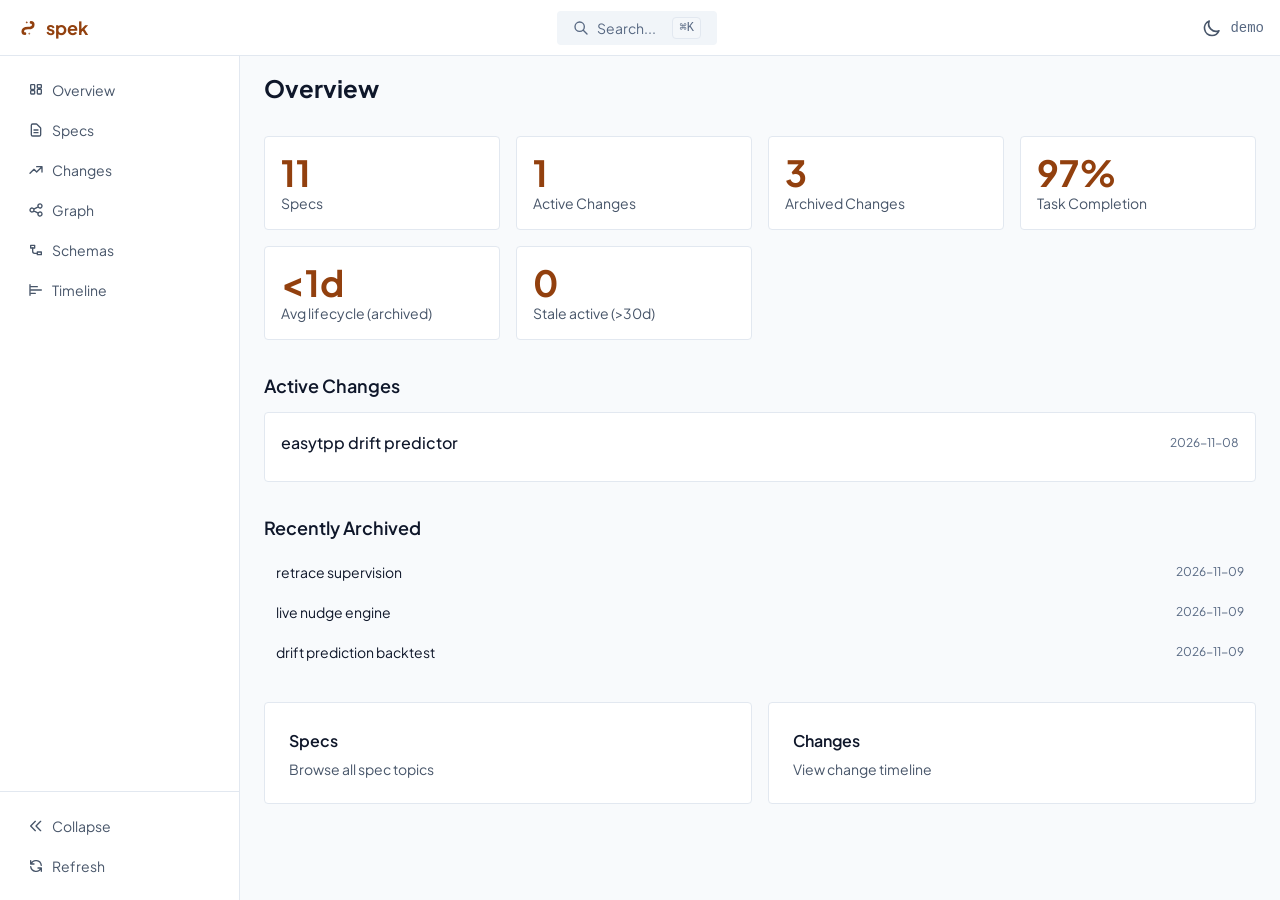
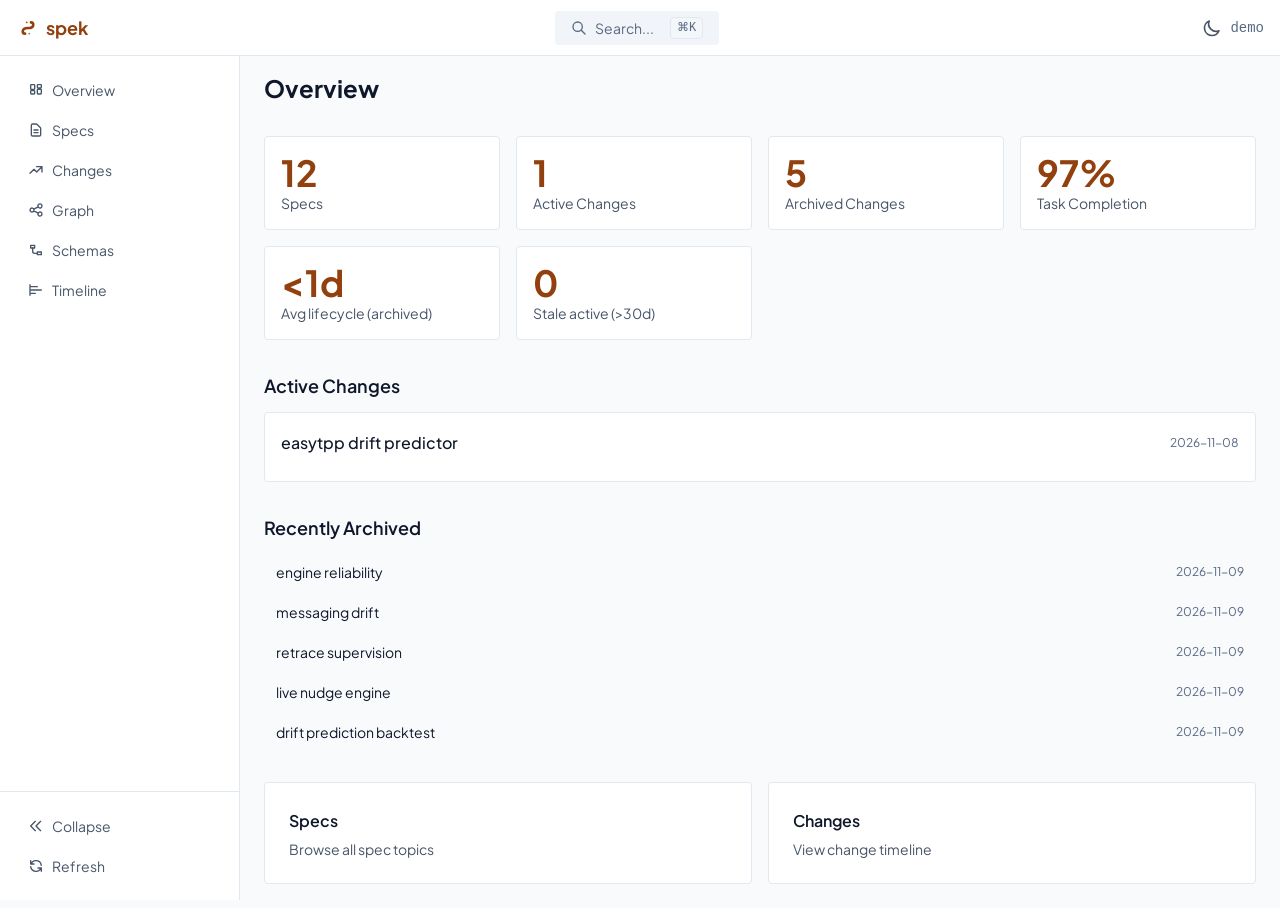
